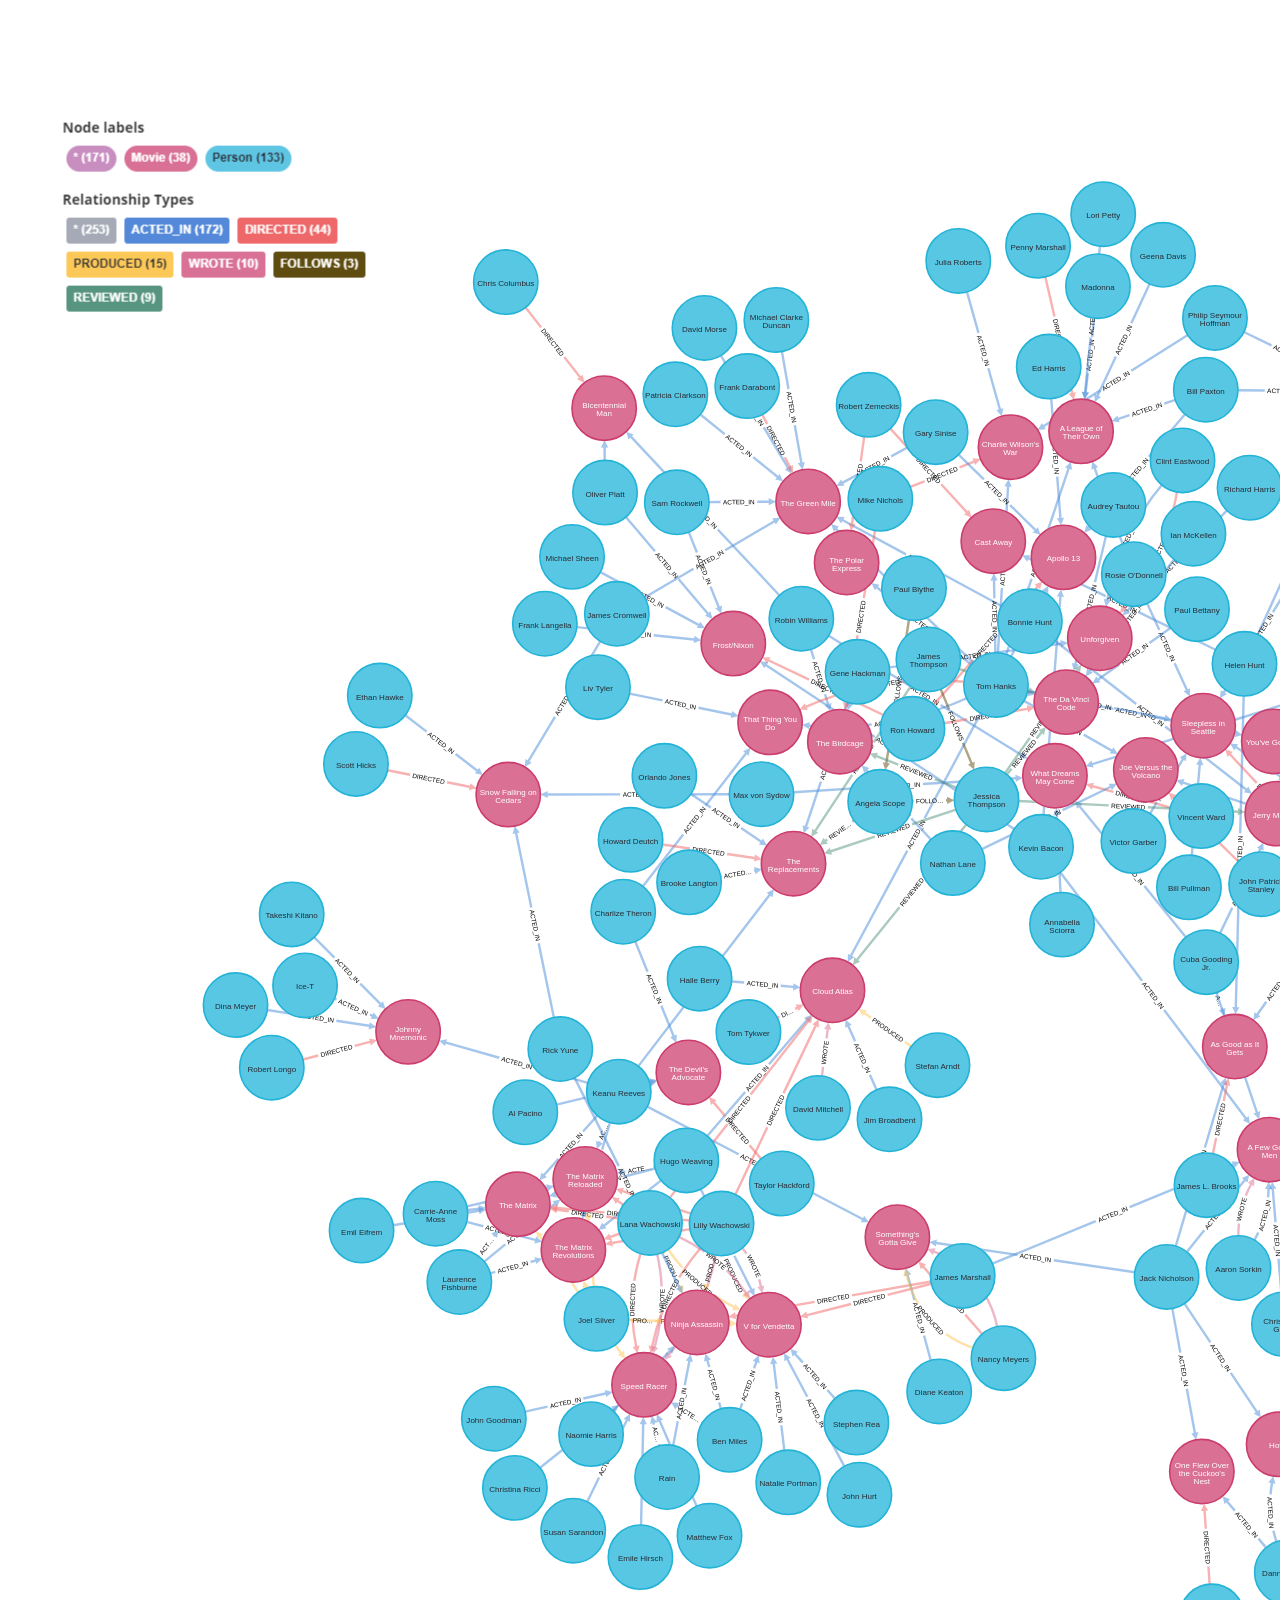
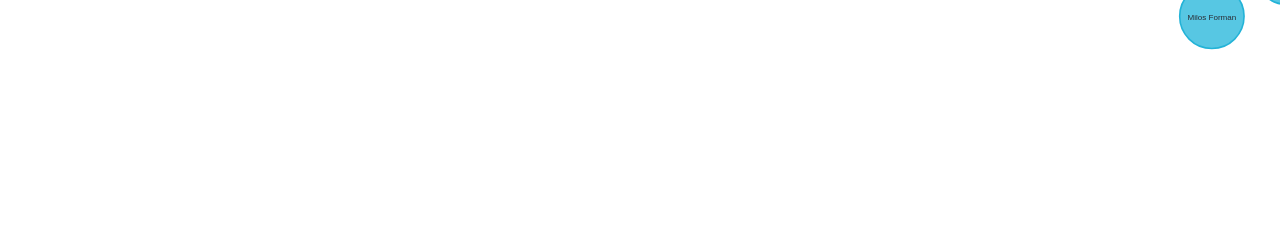
==== graph.html @ 80559722 "Add files via upload" ====
<!DOCTYPE html>
<html lang="de">
  <head>
    <meta charset="utf-8">
    <meta name="viewport" content="width=device-width, initial-scale=1.0">
    <title>Movie DB</title>
	<style>
.tooltipster-fall,.tooltipster-grow.tooltipster-show{-webkit-transition-timing-function:cubic-bezier(.175,.885,.32,1);-moz-transition-timing-function:cubic-bezier(.175,.885,.32,1.15);-ms-transition-timing-function:cubic-bezier(.175,.885,.32,1.15);-o-transition-timing-function:cubic-bezier(.175,.885,.32,1.15)}.tooltipster-base{display:flex;pointer-events:none;position:absolute}.tooltipster-box{flex:1 1 auto}.tooltipster-content{box-sizing:border-box;max-height:100%;max-width:100%;overflow:auto}.tooltipster-ruler{bottom:0;left:0;overflow:hidden;position:fixed;right:0;top:0;visibility:hidden}.tooltipster-fade{opacity:0;-webkit-transition-property:opacity;-moz-transition-property:opacity;-o-transition-property:opacity;-ms-transition-property:opacity;transition-property:opacity}.tooltipster-fade.tooltipster-show{opacity:1}.tooltipster-grow{-webkit-transform:scale(0,0);-moz-transform:scale(0,0);-o-transform:scale(0,0);-ms-transform:scale(0,0);transform:scale(0,0);-webkit-transition-property:-webkit-transform;-moz-transition-property:-moz-transform;-o-transition-property:-o-transform;-ms-transition-property:-ms-transform;transition-property:transform;-webkit-backface-visibility:hidden}.tooltipster-grow.tooltipster-show{-webkit-transform:scale(1,1);-moz-transform:scale(1,1);-o-transform:scale(1,1);-ms-transform:scale(1,1);transform:scale(1,1);-webkit-transition-timing-function:cubic-bezier(.175,.885,.32,1.15);transition-timing-function:cubic-bezier(.175,.885,.32,1.15)}.tooltipster-swing{opacity:0;-webkit-transform:rotateZ(4deg);-moz-transform:rotateZ(4deg);-o-transform:rotateZ(4deg);-ms-transform:rotateZ(4deg);transform:rotateZ(4deg);-webkit-transition-property:-webkit-transform,opacity;-moz-transition-property:-moz-transform;-o-transition-property:-o-transform;-ms-transition-property:-ms-transform;transition-property:transform}.tooltipster-swing.tooltipster-show{opacity:1;-webkit-transform:rotateZ(0);-moz-transform:rotateZ(0);-o-transform:rotateZ(0);-ms-transform:rotateZ(0);transform:rotateZ(0);-webkit-transition-timing-function:cubic-bezier(.23,.635,.495,1);-webkit-transition-timing-function:cubic-bezier(.23,.635,.495,2.4);-moz-transition-timing-function:cubic-bezier(.23,.635,.495,2.4);-ms-transition-timing-function:cubic-bezier(.23,.635,.495,2.4);-o-transition-timing-function:cubic-bezier(.23,.635,.495,2.4);transition-timing-function:cubic-bezier(.23,.635,.495,2.4)}.tooltipster-fall{-webkit-transition-property:top;-moz-transition-property:top;-o-transition-property:top;-ms-transition-property:top;transition-property:top;-webkit-transition-timing-function:cubic-bezier(.175,.885,.32,1.15);transition-timing-function:cubic-bezier(.175,.885,.32,1.15)}.tooltipster-fall.tooltipster-initial{top:0!important}.tooltipster-fall.tooltipster-dying{-webkit-transition-property:all;-moz-transition-property:all;-o-transition-property:all;-ms-transition-property:all;transition-property:all;top:0!important;opacity:0}.tooltipster-slide{-webkit-transition-property:left;-moz-transition-property:left;-o-transition-property:left;-ms-transition-property:left;transition-property:left;-webkit-transition-timing-function:cubic-bezier(.175,.885,.32,1);-webkit-transition-timing-function:cubic-bezier(.175,.885,.32,1.15);-moz-transition-timing-function:cubic-bezier(.175,.885,.32,1.15);-ms-transition-timing-function:cubic-bezier(.175,.885,.32,1.15);-o-transition-timing-function:cubic-bezier(.175,.885,.32,1.15);transition-timing-function:cubic-bezier(.175,.885,.32,1.15)}.tooltipster-slide.tooltipster-initial{left:-40px!important}.tooltipster-slide.tooltipster-dying{-webkit-transition-property:all;-moz-transition-property:all;-o-transition-property:all;-ms-transition-property:all;transition-property:all;left:0!important;opacity:0}@keyframes tooltipster-fading{0%{opacity:0}100%{opacity:1}}.tooltipster-update-fade{animation:tooltipster-fading .4s}@keyframes tooltipster-rotating{25%{transform:rotate(-2deg)}75%{transform:rotate(2deg)}100%{transform:rotate(0)}}.tooltipster-update-rotate{animation:tooltipster-rotating .6s}@keyframes tooltipster-scaling{50%{transform:scale(1.1)}100%{transform:scale(1)}}.tooltipster-update-scale{animation:tooltipster-scaling .6s}.tooltipster-sidetip .tooltipster-box{background:#565656;border:2px solid #000;border-radius:4px}.tooltipster-sidetip.tooltipster-bottom .tooltipster-box{margin-top:8px}.tooltipster-sidetip.tooltipster-left .tooltipster-box{margin-right:8px}.tooltipster-sidetip.tooltipster-right .tooltipster-box{margin-left:8px}.tooltipster-sidetip.tooltipster-top .tooltipster-box{margin-bottom:8px}.tooltipster-sidetip .tooltipster-content{color:#fff;line-height:18px;padding:6px 14px}.tooltipster-sidetip .tooltipster-arrow{overflow:hidden;position:absolute}.tooltipster-sidetip.tooltipster-bottom .tooltipster-arrow{height:10px;margin-left:-10px;top:0;width:20px}.tooltipster-sidetip.tooltipster-left .tooltipster-arrow{height:20px;margin-top:-10px;right:0;top:0;width:10px}.tooltipster-sidetip.tooltipster-right .tooltipster-arrow{height:20px;margin-top:-10px;left:0;top:0;width:10px}.tooltipster-sidetip.tooltipster-top .tooltipster-arrow{bottom:0;height:10px;margin-left:-10px;width:20px}.tooltipster-sidetip .tooltipster-arrow-background,.tooltipster-sidetip .tooltipster-arrow-border{height:0;position:absolute;width:0}.tooltipster-sidetip .tooltipster-arrow-background{border:10px solid transparent}.tooltipster-sidetip.tooltipster-bottom .tooltipster-arrow-background{border-bottom-color:#565656;left:0;top:3px}.tooltipster-sidetip.tooltipster-left .tooltipster-arrow-background{border-left-color:#565656;left:-3px;top:0}.tooltipster-sidetip.tooltipster-right .tooltipster-arrow-background{border-right-color:#565656;left:3px;top:0}.tooltipster-sidetip.tooltipster-top .tooltipster-arrow-background{border-top-color:#565656;left:0;top:-3px}.tooltipster-sidetip .tooltipster-arrow-border{border:10px solid transparent;left:0;top:0}.tooltipster-sidetip.tooltipster-bottom .tooltipster-arrow-border{border-bottom-color:#000}.tooltipster-sidetip.tooltipster-left .tooltipster-arrow-border{border-left-color:#000}.tooltipster-sidetip.tooltipster-right .tooltipster-arrow-border{border-right-color:#000}.tooltipster-sidetip.tooltipster-top .tooltipster-arrow-border{border-top-color:#000}.tooltipster-sidetip .tooltipster-arrow-uncropped{position:relative}.tooltipster-sidetip.tooltipster-bottom .tooltipster-arrow-uncropped{top:-10px}.tooltipster-sidetip.tooltipster-right .tooltipster-arrow-uncropped{left:-10px}
		
.tooltipster-sidetip.tooltipster-punk .tooltipster-box{border-radius:5px;border:none;border-bottom:3px solid #f71169;background:#2a2a2a}.tooltipster-sidetip.tooltipster-punk.tooltipster-top .tooltipster-box{margin-bottom:7px}.tooltipster-sidetip.tooltipster-punk .tooltipster-content{color:#fff;padding:8px 16px}.tooltipster-sidetip.tooltipster-punk .tooltipster-arrow-background{display:none}.tooltipster-sidetip.tooltipster-punk.tooltipster-bottom .tooltipster-arrow-border{border-bottom-color:#2a2a2a}.tooltipster-sidetip.tooltipster-punk.tooltipster-left .tooltipster-arrow-border{border-left-color:#2a2a2a}.tooltipster-sidetip.tooltipster-punk.tooltipster-right .tooltipster-arrow-border{border-right-color:#2a2a2a}.tooltipster-sidetip.tooltipster-punk.tooltipster-top .tooltipster-arrow-border{border-top-color:#f71169}
		
.tooltipster-sidetip.tooltipster-punk
.tooltipster-box{
  border-bottom:3px solid #52E2C2;  /*colored line at popup bottom*/
  background:#ddd;  /*background of popup*/
  opacity:0.92;
  }

 /*arrow and border color depending on where the tooltip opens (for example above or below the element)*/
.tooltipster-sidetip.tooltipster-punk.tooltipster-top
.tooltipster-arrow-border{border-top-color:#52E2C2}

.tooltipster-sidetip.tooltipster-punk.tooltipster-bottom
.tooltipster-arrow-border{border-bottom-color:#ddd}

.tooltipster-sidetip.tooltipster-punk.tooltipster-left
.tooltipster-arrow-border{border-left-color:#ddd}

.tooltipster-sidetip.tooltipster-punk.tooltipster-right
.tooltipster-arrow-border{border-right-color:#ddd}

.tooltipster-sidetip.tooltipster-punk
.tooltipster-content{color:#000;padding:8px 16px; font-family:sans-serif;}

circle:hover { filter: brightness(80%); cursor: pointer;}
path:hover { opacity: 1; }
path:not(:hover) { opacity: 0.5; }

	</style>

	<script>
/*! jQuery v3.2.1 | (c) JS Foundation and other contributors | jquery.org/license */
!function(a,b){"use strict";"object"==typeof module&&"object"==typeof module.exports?module.exports=a.document?b(a,!0):function(a){if(!a.document)throw new Error("jQuery requires a window with a document");return b(a)}:b(a)}("undefined"!=typeof window?window:this,function(a,b){"use strict";var c=[],d=a.document,e=Object.getPrototypeOf,f=c.slice,g=c.concat,h=c.push,i=c.indexOf,j={},k=j.toString,l=j.hasOwnProperty,m=l.toString,n=m.call(Object),o={};function p(a,b){b=b||d;var c=b.createElement("script");c.text=a,b.head.appendChild(c).parentNode.removeChild(c)}var q="3.2.1",r=function(a,b){return new r.fn.init(a,b)},s=/^[\s\uFEFF\xA0]+|[\s\uFEFF\xA0]+$/g,t=/^-ms-/,u=/-([a-z])/g,v=function(a,b){return b.toUpperCase()};r.fn=r.prototype={jquery:q,constructor:r,length:0,toArray:function(){return f.call(this)},get:function(a){return null==a?f.call(this):a<0?this[a+this.length]:this[a]},pushStack:function(a){var b=r.merge(this.constructor(),a);return b.prevObject=this,b},each:function(a){return r.each(this,a)},map:function(a){return this.pushStack(r.map(this,function(b,c){return a.call(b,c,b)}))},slice:function(){return this.pushStack(f.apply(this,arguments))},first:function(){return this.eq(0)},last:function(){return this.eq(-1)},eq:function(a){var b=this.length,c=+a+(a<0?b:0);return this.pushStack(c>=0&&c<b?[this[c]]:[])},end:function(){return this.prevObject||this.constructor()},push:h,sort:c.sort,splice:c.splice},r.extend=r.fn.extend=function(){var a,b,c,d,e,f,g=arguments[0]||{},h=1,i=arguments.length,j=!1;for("boolean"==typeof g&&(j=g,g=arguments[h]||{},h++),"object"==typeof g||r.isFunction(g)||(g={}),h===i&&(g=this,h--);h<i;h++)if(null!=(a=arguments[h]))for(b in a)c=g[b],d=a[b],g!==d&&(j&&d&&(r.isPlainObject(d)||(e=Array.isArray(d)))?(e?(e=!1,f=c&&Array.isArray(c)?c:[]):f=c&&r.isPlainObject(c)?c:{},g[b]=r.extend(j,f,d)):void 0!==d&&(g[b]=d));return g},r.extend({expando:"jQuery"+(q+Math.random()).replace(/\D/g,""),isReady:!0,error:function(a){throw new Error(a)},noop:function(){},isFunction:function(a){return"function"===r.type(a)},isWindow:function(a){return null!=a&&a===a.window},isNumeric:function(a){var b=r.type(a);return("number"===b||"string"===b)&&!isNaN(a-parseFloat(a))},isPlainObject:function(a){var b,c;return!(!a||"[object Object]"!==k.call(a))&&(!(b=e(a))||(c=l.call(b,"constructor")&&b.constructor,"function"==typeof c&&m.call(c)===n))},isEmptyObject:function(a){var b;for(b in a)return!1;return!0},type:function(a){return null==a?a+"":"object"==typeof a||"function"==typeof a?j[k.call(a)]||"object":typeof a},globalEval:function(a){p(a)},camelCase:function(a){return a.replace(t,"ms-").replace(u,v)},each:function(a,b){var c,d=0;if(w(a)){for(c=a.length;d<c;d++)if(b.call(a[d],d,a[d])===!1)break}else for(d in a)if(b.call(a[d],d,a[d])===!1)break;return a},trim:function(a){return null==a?"":(a+"").replace(s,"")},makeArray:function(a,b){var c=b||[];return null!=a&&(w(Object(a))?r.merge(c,"string"==typeof a?[a]:a):h.call(c,a)),c},inArray:function(a,b,c){return null==b?-1:i.call(b,a,c)},merge:function(a,b){for(var c=+b.length,d=0,e=a.length;d<c;d++)a[e++]=b[d];return a.length=e,a},grep:function(a,b,c){for(var d,e=[],f=0,g=a.length,h=!c;f<g;f++)d=!b(a[f],f),d!==h&&e.push(a[f]);return e},map:function(a,b,c){var d,e,f=0,h=[];if(w(a))for(d=a.length;f<d;f++)e=b(a[f],f,c),null!=e&&h.push(e);else for(f in a)e=b(a[f],f,c),null!=e&&h.push(e);return g.apply([],h)},guid:1,proxy:function(a,b){var c,d,e;if("string"==typeof b&&(c=a[b],b=a,a=c),r.isFunction(a))return d=f.call(arguments,2),e=function(){return a.apply(b||this,d.concat(f.call(arguments)))},e.guid=a.guid=a.guid||r.guid++,e},now:Date.now,support:o}),"function"==typeof Symbol&&(r.fn[Symbol.iterator]=c[Symbol.iterator]),r.each("Boolean Number String Function Array Date RegExp Object Error Symbol".split(" "),function(a,b){j["[object "+b+"]"]=b.toLowerCase()});function w(a){var b=!!a&&"length"in a&&a.length,c=r.type(a);return"function"!==c&&!r.isWindow(a)&&("array"===c||0===b||"number"==typeof b&&b>0&&b-1 in a)}var x=function(a){var b,c,d,e,f,g,h,i,j,k,l,m,n,o,p,q,r,s,t,u="sizzle"+1*new Date,v=a.document,w=0,x=0,y=ha(),z=ha(),A=ha(),B=function(a,b){return a===b&&(l=!0),0},C={}.hasOwnProperty,D=[],E=D.pop,F=D.push,G=D.push,H=D.slice,I=function(a,b){for(var c=0,d=a.length;c<d;c++)if(a[c]===b)return c;return-1},J="checked|selected|async|autofocus|autoplay|controls|defer|disabled|hidden|ismap|loop|multiple|open|readonly|required|scoped",K="[\\x20\\t\\r\\n\\f]",L="(?:\\\\.|[\\w-]|[^\0-\\xa0])+",M="\\["+K+"*("+L+")(?:"+K+"*([*^$|!~]?=)"+K+"*(?:'((?:\\\\.|[^\\\\'])*)'|\"((?:\\\\.|[^\\\\\"])*)\"|("+L+"))|)"+K+"*\\]",N=":("+L+")(?:\\((('((?:\\\\.|[^\\\\'])*)'|\"((?:\\\\.|[^\\\\\"])*)\")|((?:\\\\.|[^\\\\()[\\]]|"+M+")*)|.*)\\)|)",O=new RegExp(K+"+","g"),P=new RegExp("^"+K+"+|((?:^|[^\\\\])(?:\\\\.)*)"+K+"+$","g"),Q=new RegExp("^"+K+"*,"+K+"*"),R=new RegExp("^"+K+"*([>+~]|"+K+")"+K+"*"),S=new RegExp("="+K+"*([^\\]'\"]*?)"+K+"*\\]","g"),T=new RegExp(N),U=new RegExp("^"+L+"$"),V={ID:new RegExp("^#("+L+")"),CLASS:new RegExp("^\\.("+L+")"),TAG:new RegExp("^("+L+"|[*])"),ATTR:new RegExp("^"+M),PSEUDO:new RegExp("^"+N),CHILD:new RegExp("^:(only|first|last|nth|nth-last)-(child|of-type)(?:\\("+K+"*(even|odd|(([+-]|)(\\d*)n|)"+K+"*(?:([+-]|)"+K+"*(\\d+)|))"+K+"*\\)|)","i"),bool:new RegExp("^(?:"+J+")$","i"),needsContext:new RegExp("^"+K+"*[>+~]|:(even|odd|eq|gt|lt|nth|first|last)(?:\\("+K+"*((?:-\\d)?\\d*)"+K+"*\\)|)(?=[^-]|$)","i")},W=/^(?:input|select|textarea|button)$/i,X=/^h\d$/i,Y=/^[^{]+\{\s*\[native \w/,Z=/^(?:#([\w-]+)|(\w+)|\.([\w-]+))$/,$=/[+~]/,_=new RegExp("\\\\([\\da-f]{1,6}"+K+"?|("+K+")|.)","ig"),aa=function(a,b,c){var d="0x"+b-65536;return d!==d||c?b:d<0?String.fromCharCode(d+65536):String.fromCharCode(d>>10|55296,1023&d|56320)},ba=/([\0-\x1f\x7f]|^-?\d)|^-$|[^\0-\x1f\x7f-\uFFFF\w-]/g,ca=function(a,b){return b?"\0"===a?"\ufffd":a.slice(0,-1)+"\\"+a.charCodeAt(a.length-1).toString(16)+" ":"\\"+a},da=function(){m()},ea=ta(function(a){return a.disabled===!0&&("form"in a||"label"in a)},{dir:"parentNode",next:"legend"});try{G.apply(D=H.call(v.childNodes),v.childNodes),D[v.childNodes.length].nodeType}catch(fa){G={apply:D.length?function(a,b){F.apply(a,H.call(b))}:function(a,b){var c=a.length,d=0;while(a[c++]=b[d++]);a.length=c-1}}}function ga(a,b,d,e){var f,h,j,k,l,o,r,s=b&&b.ownerDocument,w=b?b.nodeType:9;if(d=d||[],"string"!=typeof a||!a||1!==w&&9!==w&&11!==w)return d;if(!e&&((b?b.ownerDocument||b:v)!==n&&m(b),b=b||n,p)){if(11!==w&&(l=Z.exec(a)))if(f=l[1]){if(9===w){if(!(j=b.getElementById(f)))return d;if(j.id===f)return d.push(j),d}else if(s&&(j=s.getElementById(f))&&t(b,j)&&j.id===f)return d.push(j),d}else{if(l[2])return G.apply(d,b.getElementsByTagName(a)),d;if((f=l[3])&&c.getElementsByClassName&&b.getElementsByClassName)return G.apply(d,b.getElementsByClassName(f)),d}if(c.qsa&&!A[a+" "]&&(!q||!q.test(a))){if(1!==w)s=b,r=a;else if("object"!==b.nodeName.toLowerCase()){(k=b.getAttribute("id"))?k=k.replace(ba,ca):b.setAttribute("id",k=u),o=g(a),h=o.length;while(h--)o[h]="#"+k+" "+sa(o[h]);r=o.join(","),s=$.test(a)&&qa(b.parentNode)||b}if(r)try{return G.apply(d,s.querySelectorAll(r)),d}catch(x){}finally{k===u&&b.removeAttribute("id")}}}return i(a.replace(P,"$1"),b,d,e)}function ha(){var a=[];function b(c,e){return a.push(c+" ")>d.cacheLength&&delete b[a.shift()],b[c+" "]=e}return b}function ia(a){return a[u]=!0,a}function ja(a){var b=n.createElement("fieldset");try{return!!a(b)}catch(c){return!1}finally{b.parentNode&&b.parentNode.removeChild(b),b=null}}function ka(a,b){var c=a.split("|"),e=c.length;while(e--)d.attrHandle[c[e]]=b}function la(a,b){var c=b&&a,d=c&&1===a.nodeType&&1===b.nodeType&&a.sourceIndex-b.sourceIndex;if(d)return d;if(c)while(c=c.nextSibling)if(c===b)return-1;return a?1:-1}function ma(a){return function(b){var c=b.nodeName.toLowerCase();return"input"===c&&b.type===a}}function na(a){return function(b){var c=b.nodeName.toLowerCase();return("input"===c||"button"===c)&&b.type===a}}function oa(a){return function(b){return"form"in b?b.parentNode&&b.disabled===!1?"label"in b?"label"in b.parentNode?b.parentNode.disabled===a:b.disabled===a:b.isDisabled===a||b.isDisabled!==!a&&ea(b)===a:b.disabled===a:"label"in b&&b.disabled===a}}function pa(a){return ia(function(b){return b=+b,ia(function(c,d){var e,f=a([],c.length,b),g=f.length;while(g--)c[e=f[g]]&&(c[e]=!(d[e]=c[e]))})})}function qa(a){return a&&"undefined"!=typeof a.getElementsByTagName&&a}c=ga.support={},f=ga.isXML=function(a){var b=a&&(a.ownerDocument||a).documentElement;return!!b&&"HTML"!==b.nodeName},m=ga.setDocument=function(a){var b,e,g=a?a.ownerDocument||a:v;return g!==n&&9===g.nodeType&&g.documentElement?(n=g,o=n.documentElement,p=!f(n),v!==n&&(e=n.defaultView)&&e.top!==e&&(e.addEventListener?e.addEventListener("unload",da,!1):e.attachEvent&&e.attachEvent("onunload",da)),c.attributes=ja(function(a){return a.className="i",!a.getAttribute("className")}),c.getElementsByTagName=ja(function(a){return a.appendChild(n.createComment("")),!a.getElementsByTagName("*").length}),c.getElementsByClassName=Y.test(n.getElementsByClassName),c.getById=ja(function(a){return o.appendChild(a).id=u,!n.getElementsByName||!n.getElementsByName(u).length}),c.getById?(d.filter.ID=function(a){var b=a.replace(_,aa);return function(a){return a.getAttribute("id")===b}},d.find.ID=function(a,b){if("undefined"!=typeof b.getElementById&&p){var c=b.getElementById(a);return c?[c]:[]}}):(d.filter.ID=function(a){var b=a.replace(_,aa);return function(a){var c="undefined"!=typeof a.getAttributeNode&&a.getAttributeNode("id");return c&&c.value===b}},d.find.ID=function(a,b){if("undefined"!=typeof b.getElementById&&p){var c,d,e,f=b.getElementById(a);if(f){if(c=f.getAttributeNode("id"),c&&c.value===a)return[f];e=b.getElementsByName(a),d=0;while(f=e[d++])if(c=f.getAttributeNode("id"),c&&c.value===a)return[f]}return[]}}),d.find.TAG=c.getElementsByTagName?function(a,b){return"undefined"!=typeof b.getElementsByTagName?b.getElementsByTagName(a):c.qsa?b.querySelectorAll(a):void 0}:function(a,b){var c,d=[],e=0,f=b.getElementsByTagName(a);if("*"===a){while(c=f[e++])1===c.nodeType&&d.push(c);return d}return f},d.find.CLASS=c.getElementsByClassName&&function(a,b){if("undefined"!=typeof b.getElementsByClassName&&p)return b.getElementsByClassName(a)},r=[],q=[],(c.qsa=Y.test(n.querySelectorAll))&&(ja(function(a){o.appendChild(a).innerHTML="<a id='"+u+"'></a><select id='"+u+"-\r\\' msallowcapture=''><option selected=''></option></select>",a.querySelectorAll("[msallowcapture^='']").length&&q.push("[*^$]="+K+"*(?:''|\"\")"),a.querySelectorAll("[selected]").length||q.push("\\["+K+"*(?:value|"+J+")"),a.querySelectorAll("[id~="+u+"-]").length||q.push("~="),a.querySelectorAll(":checked").length||q.push(":checked"),a.querySelectorAll("a#"+u+"+*").length||q.push(".#.+[+~]")}),ja(function(a){a.innerHTML="<a href='' disabled='disabled'></a><select disabled='disabled'><option/></select>";var b=n.createElement("input");b.setAttribute("type","hidden"),a.appendChild(b).setAttribute("name","D"),a.querySelectorAll("[name=d]").length&&q.push("name"+K+"*[*^$|!~]?="),2!==a.querySelectorAll(":enabled").length&&q.push(":enabled",":disabled"),o.appendChild(a).disabled=!0,2!==a.querySelectorAll(":disabled").length&&q.push(":enabled",":disabled"),a.querySelectorAll("*,:x"),q.push(",.*:")})),(c.matchesSelector=Y.test(s=o.matches||o.webkitMatchesSelector||o.mozMatchesSelector||o.oMatchesSelector||o.msMatchesSelector))&&ja(function(a){c.disconnectedMatch=s.call(a,"*"),s.call(a,"[s!='']:x"),r.push("!=",N)}),q=q.length&&new RegExp(q.join("|")),r=r.length&&new RegExp(r.join("|")),b=Y.test(o.compareDocumentPosition),t=b||Y.test(o.contains)?function(a,b){var c=9===a.nodeType?a.documentElement:a,d=b&&b.parentNode;return a===d||!(!d||1!==d.nodeType||!(c.contains?c.contains(d):a.compareDocumentPosition&&16&a.compareDocumentPosition(d)))}:function(a,b){if(b)while(b=b.parentNode)if(b===a)return!0;return!1},B=b?function(a,b){if(a===b)return l=!0,0;var d=!a.compareDocumentPosition-!b.compareDocumentPosition;return d?d:(d=(a.ownerDocument||a)===(b.ownerDocument||b)?a.compareDocumentPosition(b):1,1&d||!c.sortDetached&&b.compareDocumentPosition(a)===d?a===n||a.ownerDocument===v&&t(v,a)?-1:b===n||b.ownerDocument===v&&t(v,b)?1:k?I(k,a)-I(k,b):0:4&d?-1:1)}:function(a,b){if(a===b)return l=!0,0;var c,d=0,e=a.parentNode,f=b.parentNode,g=[a],h=[b];if(!e||!f)return a===n?-1:b===n?1:e?-1:f?1:k?I(k,a)-I(k,b):0;if(e===f)return la(a,b);c=a;while(c=c.parentNode)g.unshift(c);c=b;while(c=c.parentNode)h.unshift(c);while(g[d]===h[d])d++;return d?la(g[d],h[d]):g[d]===v?-1:h[d]===v?1:0},n):n},ga.matches=function(a,b){return ga(a,null,null,b)},ga.matchesSelector=function(a,b){if((a.ownerDocument||a)!==n&&m(a),b=b.replace(S,"='$1']"),c.matchesSelector&&p&&!A[b+" "]&&(!r||!r.test(b))&&(!q||!q.test(b)))try{var d=s.call(a,b);if(d||c.disconnectedMatch||a.document&&11!==a.document.nodeType)return d}catch(e){}return ga(b,n,null,[a]).length>0},ga.contains=function(a,b){return(a.ownerDocument||a)!==n&&m(a),t(a,b)},ga.attr=function(a,b){(a.ownerDocument||a)!==n&&m(a);var e=d.attrHandle[b.toLowerCase()],f=e&&C.call(d.attrHandle,b.toLowerCase())?e(a,b,!p):void 0;return void 0!==f?f:c.attributes||!p?a.getAttribute(b):(f=a.getAttributeNode(b))&&f.specified?f.value:null},ga.escape=function(a){return(a+"").replace(ba,ca)},ga.error=function(a){throw new Error("Syntax error, unrecognized expression: "+a)},ga.uniqueSort=function(a){var b,d=[],e=0,f=0;if(l=!c.detectDuplicates,k=!c.sortStable&&a.slice(0),a.sort(B),l){while(b=a[f++])b===a[f]&&(e=d.push(f));while(e--)a.splice(d[e],1)}return k=null,a},e=ga.getText=function(a){var b,c="",d=0,f=a.nodeType;if(f){if(1===f||9===f||11===f){if("string"==typeof a.textContent)return a.textContent;for(a=a.firstChild;a;a=a.nextSibling)c+=e(a)}else if(3===f||4===f)return a.nodeValue}else while(b=a[d++])c+=e(b);return c},d=ga.selectors={cacheLength:50,createPseudo:ia,match:V,attrHandle:{},find:{},relative:{">":{dir:"parentNode",first:!0}," ":{dir:"parentNode"},"+":{dir:"previousSibling",first:!0},"~":{dir:"previousSibling"}},preFilter:{ATTR:function(a){return a[1]=a[1].replace(_,aa),a[3]=(a[3]||a[4]||a[5]||"").replace(_,aa),"~="===a[2]&&(a[3]=" "+a[3]+" "),a.slice(0,4)},CHILD:function(a){return a[1]=a[1].toLowerCase(),"nth"===a[1].slice(0,3)?(a[3]||ga.error(a[0]),a[4]=+(a[4]?a[5]+(a[6]||1):2*("even"===a[3]||"odd"===a[3])),a[5]=+(a[7]+a[8]||"odd"===a[3])):a[3]&&ga.error(a[0]),a},PSEUDO:function(a){var b,c=!a[6]&&a[2];return V.CHILD.test(a[0])?null:(a[3]?a[2]=a[4]||a[5]||"":c&&T.test(c)&&(b=g(c,!0))&&(b=c.indexOf(")",c.length-b)-c.length)&&(a[0]=a[0].slice(0,b),a[2]=c.slice(0,b)),a.slice(0,3))}},filter:{TAG:function(a){var b=a.replace(_,aa).toLowerCase();return"*"===a?function(){return!0}:function(a){return a.nodeName&&a.nodeName.toLowerCase()===b}},CLASS:function(a){var b=y[a+" "];return b||(b=new RegExp("(^|"+K+")"+a+"("+K+"|$)"))&&y(a,function(a){return b.test("string"==typeof a.className&&a.className||"undefined"!=typeof a.getAttribute&&a.getAttribute("class")||"")})},ATTR:function(a,b,c){return function(d){var e=ga.attr(d,a);return null==e?"!="===b:!b||(e+="","="===b?e===c:"!="===b?e!==c:"^="===b?c&&0===e.indexOf(c):"*="===b?c&&e.indexOf(c)>-1:"$="===b?c&&e.slice(-c.length)===c:"~="===b?(" "+e.replace(O," ")+" ").indexOf(c)>-1:"|="===b&&(e===c||e.slice(0,c.length+1)===c+"-"))}},CHILD:function(a,b,c,d,e){var f="nth"!==a.slice(0,3),g="last"!==a.slice(-4),h="of-type"===b;return 1===d&&0===e?function(a){return!!a.parentNode}:function(b,c,i){var j,k,l,m,n,o,p=f!==g?"nextSibling":"previousSibling",q=b.parentNode,r=h&&b.nodeName.toLowerCase(),s=!i&&!h,t=!1;if(q){if(f){while(p){m=b;while(m=m[p])if(h?m.nodeName.toLowerCase()===r:1===m.nodeType)return!1;o=p="only"===a&&!o&&"nextSibling"}return!0}if(o=[g?q.firstChild:q.lastChild],g&&s){m=q,l=m[u]||(m[u]={}),k=l[m.uniqueID]||(l[m.uniqueID]={}),j=k[a]||[],n=j[0]===w&&j[1],t=n&&j[2],m=n&&q.childNodes[n];while(m=++n&&m&&m[p]||(t=n=0)||o.pop())if(1===m.nodeType&&++t&&m===b){k[a]=[w,n,t];break}}else if(s&&(m=b,l=m[u]||(m[u]={}),k=l[m.uniqueID]||(l[m.uniqueID]={}),j=k[a]||[],n=j[0]===w&&j[1],t=n),t===!1)while(m=++n&&m&&m[p]||(t=n=0)||o.pop())if((h?m.nodeName.toLowerCase()===r:1===m.nodeType)&&++t&&(s&&(l=m[u]||(m[u]={}),k=l[m.uniqueID]||(l[m.uniqueID]={}),k[a]=[w,t]),m===b))break;return t-=e,t===d||t%d===0&&t/d>=0}}},PSEUDO:function(a,b){var c,e=d.pseudos[a]||d.setFilters[a.toLowerCase()]||ga.error("unsupported pseudo: "+a);return e[u]?e(b):e.length>1?(c=[a,a,"",b],d.setFilters.hasOwnProperty(a.toLowerCase())?ia(function(a,c){var d,f=e(a,b),g=f.length;while(g--)d=I(a,f[g]),a[d]=!(c[d]=f[g])}):function(a){return e(a,0,c)}):e}},pseudos:{not:ia(function(a){var b=[],c=[],d=h(a.replace(P,"$1"));return d[u]?ia(function(a,b,c,e){var f,g=d(a,null,e,[]),h=a.length;while(h--)(f=g[h])&&(a[h]=!(b[h]=f))}):function(a,e,f){return b[0]=a,d(b,null,f,c),b[0]=null,!c.pop()}}),has:ia(function(a){return function(b){return ga(a,b).length>0}}),contains:ia(function(a){return a=a.replace(_,aa),function(b){return(b.textContent||b.innerText||e(b)).indexOf(a)>-1}}),lang:ia(function(a){return U.test(a||"")||ga.error("unsupported lang: "+a),a=a.replace(_,aa).toLowerCase(),function(b){var c;do if(c=p?b.lang:b.getAttribute("xml:lang")||b.getAttribute("lang"))return c=c.toLowerCase(),c===a||0===c.indexOf(a+"-");while((b=b.parentNode)&&1===b.nodeType);return!1}}),target:function(b){var c=a.location&&a.location.hash;return c&&c.slice(1)===b.id},root:function(a){return a===o},focus:function(a){return a===n.activeElement&&(!n.hasFocus||n.hasFocus())&&!!(a.type||a.href||~a.tabIndex)},enabled:oa(!1),disabled:oa(!0),checked:function(a){var b=a.nodeName.toLowerCase();return"input"===b&&!!a.checked||"option"===b&&!!a.selected},selected:function(a){return a.parentNode&&a.parentNode.selectedIndex,a.selected===!0},empty:function(a){for(a=a.firstChild;a;a=a.nextSibling)if(a.nodeType<6)return!1;return!0},parent:function(a){return!d.pseudos.empty(a)},header:function(a){return X.test(a.nodeName)},input:function(a){return W.test(a.nodeName)},button:function(a){var b=a.nodeName.toLowerCase();return"input"===b&&"button"===a.type||"button"===b},text:function(a){var b;return"input"===a.nodeName.toLowerCase()&&"text"===a.type&&(null==(b=a.getAttribute("type"))||"text"===b.toLowerCase())},first:pa(function(){return[0]}),last:pa(function(a,b){return[b-1]}),eq:pa(function(a,b,c){return[c<0?c+b:c]}),even:pa(function(a,b){for(var c=0;c<b;c+=2)a.push(c);return a}),odd:pa(function(a,b){for(var c=1;c<b;c+=2)a.push(c);return a}),lt:pa(function(a,b,c){for(var d=c<0?c+b:c;--d>=0;)a.push(d);return a}),gt:pa(function(a,b,c){for(var d=c<0?c+b:c;++d<b;)a.push(d);return a})}},d.pseudos.nth=d.pseudos.eq;for(b in{radio:!0,checkbox:!0,file:!0,password:!0,image:!0})d.pseudos[b]=ma(b);for(b in{submit:!0,reset:!0})d.pseudos[b]=na(b);function ra(){}ra.prototype=d.filters=d.pseudos,d.setFilters=new ra,g=ga.tokenize=function(a,b){var c,e,f,g,h,i,j,k=z[a+" "];if(k)return b?0:k.slice(0);h=a,i=[],j=d.preFilter;while(h){c&&!(e=Q.exec(h))||(e&&(h=h.slice(e[0].length)||h),i.push(f=[])),c=!1,(e=R.exec(h))&&(c=e.shift(),f.push({value:c,type:e[0].replace(P," ")}),h=h.slice(c.length));for(g in d.filter)!(e=V[g].exec(h))||j[g]&&!(e=j[g](e))||(c=e.shift(),f.push({value:c,type:g,matches:e}),h=h.slice(c.length));if(!c)break}return b?h.length:h?ga.error(a):z(a,i).slice(0)};function sa(a){for(var b=0,c=a.length,d="";b<c;b++)d+=a[b].value;return d}function ta(a,b,c){var d=b.dir,e=b.next,f=e||d,g=c&&"parentNode"===f,h=x++;return b.first?function(b,c,e){while(b=b[d])if(1===b.nodeType||g)return a(b,c,e);return!1}:function(b,c,i){var j,k,l,m=[w,h];if(i){while(b=b[d])if((1===b.nodeType||g)&&a(b,c,i))return!0}else while(b=b[d])if(1===b.nodeType||g)if(l=b[u]||(b[u]={}),k=l[b.uniqueID]||(l[b.uniqueID]={}),e&&e===b.nodeName.toLowerCase())b=b[d]||b;else{if((j=k[f])&&j[0]===w&&j[1]===h)return m[2]=j[2];if(k[f]=m,m[2]=a(b,c,i))return!0}return!1}}function ua(a){return a.length>1?function(b,c,d){var e=a.length;while(e--)if(!a[e](b,c,d))return!1;return!0}:a[0]}function va(a,b,c){for(var d=0,e=b.length;d<e;d++)ga(a,b[d],c);return c}function wa(a,b,c,d,e){for(var f,g=[],h=0,i=a.length,j=null!=b;h<i;h++)(f=a[h])&&(c&&!c(f,d,e)||(g.push(f),j&&b.push(h)));return g}function xa(a,b,c,d,e,f){return d&&!d[u]&&(d=xa(d)),e&&!e[u]&&(e=xa(e,f)),ia(function(f,g,h,i){var j,k,l,m=[],n=[],o=g.length,p=f||va(b||"*",h.nodeType?[h]:h,[]),q=!a||!f&&b?p:wa(p,m,a,h,i),r=c?e||(f?a:o||d)?[]:g:q;if(c&&c(q,r,h,i),d){j=wa(r,n),d(j,[],h,i),k=j.length;while(k--)(l=j[k])&&(r[n[k]]=!(q[n[k]]=l))}if(f){if(e||a){if(e){j=[],k=r.length;while(k--)(l=r[k])&&j.push(q[k]=l);e(null,r=[],j,i)}k=r.length;while(k--)(l=r[k])&&(j=e?I(f,l):m[k])>-1&&(f[j]=!(g[j]=l))}}else r=wa(r===g?r.splice(o,r.length):r),e?e(null,g,r,i):G.apply(g,r)})}function ya(a){for(var b,c,e,f=a.length,g=d.relative[a[0].type],h=g||d.relative[" "],i=g?1:0,k=ta(function(a){return a===b},h,!0),l=ta(function(a){return I(b,a)>-1},h,!0),m=[function(a,c,d){var e=!g&&(d||c!==j)||((b=c).nodeType?k(a,c,d):l(a,c,d));return b=null,e}];i<f;i++)if(c=d.relative[a[i].type])m=[ta(ua(m),c)];else{if(c=d.filter[a[i].type].apply(null,a[i].matches),c[u]){for(e=++i;e<f;e++)if(d.relative[a[e].type])break;return xa(i>1&&ua(m),i>1&&sa(a.slice(0,i-1).concat({value:" "===a[i-2].type?"*":""})).replace(P,"$1"),c,i<e&&ya(a.slice(i,e)),e<f&&ya(a=a.slice(e)),e<f&&sa(a))}m.push(c)}return ua(m)}function za(a,b){var c=b.length>0,e=a.length>0,f=function(f,g,h,i,k){var l,o,q,r=0,s="0",t=f&&[],u=[],v=j,x=f||e&&d.find.TAG("*",k),y=w+=null==v?1:Math.random()||.1,z=x.length;for(k&&(j=g===n||g||k);s!==z&&null!=(l=x[s]);s++){if(e&&l){o=0,g||l.ownerDocument===n||(m(l),h=!p);while(q=a[o++])if(q(l,g||n,h)){i.push(l);break}k&&(w=y)}c&&((l=!q&&l)&&r--,f&&t.push(l))}if(r+=s,c&&s!==r){o=0;while(q=b[o++])q(t,u,g,h);if(f){if(r>0)while(s--)t[s]||u[s]||(u[s]=E.call(i));u=wa(u)}G.apply(i,u),k&&!f&&u.length>0&&r+b.length>1&&ga.uniqueSort(i)}return k&&(w=y,j=v),t};return c?ia(f):f}return h=ga.compile=function(a,b){var c,d=[],e=[],f=A[a+" "];if(!f){b||(b=g(a)),c=b.length;while(c--)f=ya(b[c]),f[u]?d.push(f):e.push(f);f=A(a,za(e,d)),f.selector=a}return f},i=ga.select=function(a,b,c,e){var f,i,j,k,l,m="function"==typeof a&&a,n=!e&&g(a=m.selector||a);if(c=c||[],1===n.length){if(i=n[0]=n[0].slice(0),i.length>2&&"ID"===(j=i[0]).type&&9===b.nodeType&&p&&d.relative[i[1].type]){if(b=(d.find.ID(j.matches[0].replace(_,aa),b)||[])[0],!b)return c;m&&(b=b.parentNode),a=a.slice(i.shift().value.length)}f=V.needsContext.test(a)?0:i.length;while(f--){if(j=i[f],d.relative[k=j.type])break;if((l=d.find[k])&&(e=l(j.matches[0].replace(_,aa),$.test(i[0].type)&&qa(b.parentNode)||b))){if(i.splice(f,1),a=e.length&&sa(i),!a)return G.apply(c,e),c;break}}}return(m||h(a,n))(e,b,!p,c,!b||$.test(a)&&qa(b.parentNode)||b),c},c.sortStable=u.split("").sort(B).join("")===u,c.detectDuplicates=!!l,m(),c.sortDetached=ja(function(a){return 1&a.compareDocumentPosition(n.createElement("fieldset"))}),ja(function(a){return a.innerHTML="<a href='#'></a>","#"===a.firstChild.getAttribute("href")})||ka("type|href|height|width",function(a,b,c){if(!c)return a.getAttribute(b,"type"===b.toLowerCase()?1:2)}),c.attributes&&ja(function(a){return a.innerHTML="<input/>",a.firstChild.setAttribute("value",""),""===a.firstChild.getAttribute("value")})||ka("value",function(a,b,c){if(!c&&"input"===a.nodeName.toLowerCase())return a.defaultValue}),ja(function(a){return null==a.getAttribute("disabled")})||ka(J,function(a,b,c){var d;if(!c)return a[b]===!0?b.toLowerCase():(d=a.getAttributeNode(b))&&d.specified?d.value:null}),ga}(a);r.find=x,r.expr=x.selectors,r.expr[":"]=r.expr.pseudos,r.uniqueSort=r.unique=x.uniqueSort,r.text=x.getText,r.isXMLDoc=x.isXML,r.contains=x.contains,r.escapeSelector=x.escape;var y=function(a,b,c){var d=[],e=void 0!==c;while((a=a[b])&&9!==a.nodeType)if(1===a.nodeType){if(e&&r(a).is(c))break;d.push(a)}return d},z=function(a,b){for(var c=[];a;a=a.nextSibling)1===a.nodeType&&a!==b&&c.push(a);return c},A=r.expr.match.needsContext;function B(a,b){return a.nodeName&&a.nodeName.toLowerCase()===b.toLowerCase()}var C=/^<([a-z][^\/\0>:\x20\t\r\n\f]*)[\x20\t\r\n\f]*\/?>(?:<\/\1>|)$/i,D=/^.[^:#\[\.,]*$/;function E(a,b,c){return r.isFunction(b)?r.grep(a,function(a,d){return!!b.call(a,d,a)!==c}):b.nodeType?r.grep(a,function(a){return a===b!==c}):"string"!=typeof b?r.grep(a,function(a){return i.call(b,a)>-1!==c}):D.test(b)?r.filter(b,a,c):(b=r.filter(b,a),r.grep(a,function(a){return i.call(b,a)>-1!==c&&1===a.nodeType}))}r.filter=function(a,b,c){var d=b[0];return c&&(a=":not("+a+")"),1===b.length&&1===d.nodeType?r.find.matchesSelector(d,a)?[d]:[]:r.find.matches(a,r.grep(b,function(a){return 1===a.nodeType}))},r.fn.extend({find:function(a){var b,c,d=this.length,e=this;if("string"!=typeof a)return this.pushStack(r(a).filter(function(){for(b=0;b<d;b++)if(r.contains(e[b],this))return!0}));for(c=this.pushStack([]),b=0;b<d;b++)r.find(a,e[b],c);return d>1?r.uniqueSort(c):c},filter:function(a){return this.pushStack(E(this,a||[],!1))},not:function(a){return this.pushStack(E(this,a||[],!0))},is:function(a){return!!E(this,"string"==typeof a&&A.test(a)?r(a):a||[],!1).length}});var F,G=/^(?:\s*(<[\w\W]+>)[^>]*|#([\w-]+))$/,H=r.fn.init=function(a,b,c){var e,f;if(!a)return this;if(c=c||F,"string"==typeof a){if(e="<"===a[0]&&">"===a[a.length-1]&&a.length>=3?[null,a,null]:G.exec(a),!e||!e[1]&&b)return!b||b.jquery?(b||c).find(a):this.constructor(b).find(a);if(e[1]){if(b=b instanceof r?b[0]:b,r.merge(this,r.parseHTML(e[1],b&&b.nodeType?b.ownerDocument||b:d,!0)),C.test(e[1])&&r.isPlainObject(b))for(e in b)r.isFunction(this[e])?this[e](b[e]):this.attr(e,b[e]);return this}return f=d.getElementById(e[2]),f&&(this[0]=f,this.length=1),this}return a.nodeType?(this[0]=a,this.length=1,this):r.isFunction(a)?void 0!==c.ready?c.ready(a):a(r):r.makeArray(a,this)};H.prototype=r.fn,F=r(d);var I=/^(?:parents|prev(?:Until|All))/,J={children:!0,contents:!0,next:!0,prev:!0};r.fn.extend({has:function(a){var b=r(a,this),c=b.length;return this.filter(function(){for(var a=0;a<c;a++)if(r.contains(this,b[a]))return!0})},closest:function(a,b){var c,d=0,e=this.length,f=[],g="string"!=typeof a&&r(a);if(!A.test(a))for(;d<e;d++)for(c=this[d];c&&c!==b;c=c.parentNode)if(c.nodeType<11&&(g?g.index(c)>-1:1===c.nodeType&&r.find.matchesSelector(c,a))){f.push(c);break}return this.pushStack(f.length>1?r.uniqueSort(f):f)},index:function(a){return a?"string"==typeof a?i.call(r(a),this[0]):i.call(this,a.jquery?a[0]:a):this[0]&&this[0].parentNode?this.first().prevAll().length:-1},add:function(a,b){return this.pushStack(r.uniqueSort(r.merge(this.get(),r(a,b))))},addBack:function(a){return this.add(null==a?this.prevObject:this.prevObject.filter(a))}});function K(a,b){while((a=a[b])&&1!==a.nodeType);return a}r.each({parent:function(a){var b=a.parentNode;return b&&11!==b.nodeType?b:null},parents:function(a){return y(a,"parentNode")},parentsUntil:function(a,b,c){return y(a,"parentNode",c)},next:function(a){return K(a,"nextSibling")},prev:function(a){return K(a,"previousSibling")},nextAll:function(a){return y(a,"nextSibling")},prevAll:function(a){return y(a,"previousSibling")},nextUntil:function(a,b,c){return y(a,"nextSibling",c)},prevUntil:function(a,b,c){return y(a,"previousSibling",c)},siblings:function(a){return z((a.parentNode||{}).firstChild,a)},children:function(a){return z(a.firstChild)},contents:function(a){return B(a,"iframe")?a.contentDocument:(B(a,"template")&&(a=a.content||a),r.merge([],a.childNodes))}},function(a,b){r.fn[a]=function(c,d){var e=r.map(this,b,c);return"Until"!==a.slice(-5)&&(d=c),d&&"string"==typeof d&&(e=r.filter(d,e)),this.length>1&&(J[a]||r.uniqueSort(e),I.test(a)&&e.reverse()),this.pushStack(e)}});var L=/[^\x20\t\r\n\f]+/g;function M(a){var b={};return r.each(a.match(L)||[],function(a,c){b[c]=!0}),b}r.Callbacks=function(a){a="string"==typeof a?M(a):r.extend({},a);var b,c,d,e,f=[],g=[],h=-1,i=function(){for(e=e||a.once,d=b=!0;g.length;h=-1){c=g.shift();while(++h<f.length)f[h].apply(c[0],c[1])===!1&&a.stopOnFalse&&(h=f.length,c=!1)}a.memory||(c=!1),b=!1,e&&(f=c?[]:"")},j={add:function(){return f&&(c&&!b&&(h=f.length-1,g.push(c)),function d(b){r.each(b,function(b,c){r.isFunction(c)?a.unique&&j.has(c)||f.push(c):c&&c.length&&"string"!==r.type(c)&&d(c)})}(arguments),c&&!b&&i()),this},remove:function(){return r.each(arguments,function(a,b){var c;while((c=r.inArray(b,f,c))>-1)f.splice(c,1),c<=h&&h--}),this},has:function(a){return a?r.inArray(a,f)>-1:f.length>0},empty:function(){return f&&(f=[]),this},disable:function(){return e=g=[],f=c="",this},disabled:function(){return!f},lock:function(){return e=g=[],c||b||(f=c=""),this},locked:function(){return!!e},fireWith:function(a,c){return e||(c=c||[],c=[a,c.slice?c.slice():c],g.push(c),b||i()),this},fire:function(){return j.fireWith(this,arguments),this},fired:function(){return!!d}};return j};function N(a){return a}function O(a){throw a}function P(a,b,c,d){var e;try{a&&r.isFunction(e=a.promise)?e.call(a).done(b).fail(c):a&&r.isFunction(e=a.then)?e.call(a,b,c):b.apply(void 0,[a].slice(d))}catch(a){c.apply(void 0,[a])}}r.extend({Deferred:function(b){var c=[["notify","progress",r.Callbacks("memory"),r.Callbacks("memory"),2],["resolve","done",r.Callbacks("once memory"),r.Callbacks("once memory"),0,"resolved"],["reject","fail",r.Callbacks("once memory"),r.Callbacks("once memory"),1,"rejected"]],d="pending",e={state:function(){return d},always:function(){return f.done(arguments).fail(arguments),this},"catch":function(a){return e.then(null,a)},pipe:function(){var a=arguments;return r.Deferred(function(b){r.each(c,function(c,d){var e=r.isFunction(a[d[4]])&&a[d[4]];f[d[1]](function(){var a=e&&e.apply(this,arguments);a&&r.isFunction(a.promise)?a.promise().progress(b.notify).done(b.resolve).fail(b.reject):b[d[0]+"With"](this,e?[a]:arguments)})}),a=null}).promise()},then:function(b,d,e){var f=0;function g(b,c,d,e){return function(){var h=this,i=arguments,j=function(){var a,j;if(!(b<f)){if(a=d.apply(h,i),a===c.promise())throw new TypeError("Thenable self-resolution");j=a&&("object"==typeof a||"function"==typeof a)&&a.then,r.isFunction(j)?e?j.call(a,g(f,c,N,e),g(f,c,O,e)):(f++,j.call(a,g(f,c,N,e),g(f,c,O,e),g(f,c,N,c.notifyWith))):(d!==N&&(h=void 0,i=[a]),(e||c.resolveWith)(h,i))}},k=e?j:function(){try{j()}catch(a){r.Deferred.exceptionHook&&r.Deferred.exceptionHook(a,k.stackTrace),b+1>=f&&(d!==O&&(h=void 0,i=[a]),c.rejectWith(h,i))}};b?k():(r.Deferred.getStackHook&&(k.stackTrace=r.Deferred.getStackHook()),a.setTimeout(k))}}return r.Deferred(function(a){c[0][3].add(g(0,a,r.isFunction(e)?e:N,a.notifyWith)),c[1][3].add(g(0,a,r.isFunction(b)?b:N)),c[2][3].add(g(0,a,r.isFunction(d)?d:O))}).promise()},promise:function(a){return null!=a?r.extend(a,e):e}},f={};return r.each(c,function(a,b){var g=b[2],h=b[5];e[b[1]]=g.add,h&&g.add(function(){d=h},c[3-a][2].disable,c[0][2].lock),g.add(b[3].fire),f[b[0]]=function(){return f[b[0]+"With"](this===f?void 0:this,arguments),this},f[b[0]+"With"]=g.fireWith}),e.promise(f),b&&b.call(f,f),f},when:function(a){var b=arguments.length,c=b,d=Array(c),e=f.call(arguments),g=r.Deferred(),h=function(a){return function(c){d[a]=this,e[a]=arguments.length>1?f.call(arguments):c,--b||g.resolveWith(d,e)}};if(b<=1&&(P(a,g.done(h(c)).resolve,g.reject,!b),"pending"===g.state()||r.isFunction(e[c]&&e[c].then)))return g.then();while(c--)P(e[c],h(c),g.reject);return g.promise()}});var Q=/^(Eval|Internal|Range|Reference|Syntax|Type|URI)Error$/;r.Deferred.exceptionHook=function(b,c){a.console&&a.console.warn&&b&&Q.test(b.name)&&a.console.warn("jQuery.Deferred exception: "+b.message,b.stack,c)},r.readyException=function(b){a.setTimeout(function(){throw b})};var R=r.Deferred();r.fn.ready=function(a){return R.then(a)["catch"](function(a){r.readyException(a)}),this},r.extend({isReady:!1,readyWait:1,ready:function(a){(a===!0?--r.readyWait:r.isReady)||(r.isReady=!0,a!==!0&&--r.readyWait>0||R.resolveWith(d,[r]))}}),r.ready.then=R.then;function S(){d.removeEventListener("DOMContentLoaded",S),
a.removeEventListener("load",S),r.ready()}"complete"===d.readyState||"loading"!==d.readyState&&!d.documentElement.doScroll?a.setTimeout(r.ready):(d.addEventListener("DOMContentLoaded",S),a.addEventListener("load",S));var T=function(a,b,c,d,e,f,g){var h=0,i=a.length,j=null==c;if("object"===r.type(c)){e=!0;for(h in c)T(a,b,h,c[h],!0,f,g)}else if(void 0!==d&&(e=!0,r.isFunction(d)||(g=!0),j&&(g?(b.call(a,d),b=null):(j=b,b=function(a,b,c){return j.call(r(a),c)})),b))for(;h<i;h++)b(a[h],c,g?d:d.call(a[h],h,b(a[h],c)));return e?a:j?b.call(a):i?b(a[0],c):f},U=function(a){return 1===a.nodeType||9===a.nodeType||!+a.nodeType};function V(){this.expando=r.expando+V.uid++}V.uid=1,V.prototype={cache:function(a){var b=a[this.expando];return b||(b={},U(a)&&(a.nodeType?a[this.expando]=b:Object.defineProperty(a,this.expando,{value:b,configurable:!0}))),b},set:function(a,b,c){var d,e=this.cache(a);if("string"==typeof b)e[r.camelCase(b)]=c;else for(d in b)e[r.camelCase(d)]=b[d];return e},get:function(a,b){return void 0===b?this.cache(a):a[this.expando]&&a[this.expando][r.camelCase(b)]},access:function(a,b,c){return void 0===b||b&&"string"==typeof b&&void 0===c?this.get(a,b):(this.set(a,b,c),void 0!==c?c:b)},remove:function(a,b){var c,d=a[this.expando];if(void 0!==d){if(void 0!==b){Array.isArray(b)?b=b.map(r.camelCase):(b=r.camelCase(b),b=b in d?[b]:b.match(L)||[]),c=b.length;while(c--)delete d[b[c]]}(void 0===b||r.isEmptyObject(d))&&(a.nodeType?a[this.expando]=void 0:delete a[this.expando])}},hasData:function(a){var b=a[this.expando];return void 0!==b&&!r.isEmptyObject(b)}};var W=new V,X=new V,Y=/^(?:\{[\w\W]*\}|\[[\w\W]*\])$/,Z=/[A-Z]/g;function $(a){return"true"===a||"false"!==a&&("null"===a?null:a===+a+""?+a:Y.test(a)?JSON.parse(a):a)}function _(a,b,c){var d;if(void 0===c&&1===a.nodeType)if(d="data-"+b.replace(Z,"-$&").toLowerCase(),c=a.getAttribute(d),"string"==typeof c){try{c=$(c)}catch(e){}X.set(a,b,c)}else c=void 0;return c}r.extend({hasData:function(a){return X.hasData(a)||W.hasData(a)},data:function(a,b,c){return X.access(a,b,c)},removeData:function(a,b){X.remove(a,b)},_data:function(a,b,c){return W.access(a,b,c)},_removeData:function(a,b){W.remove(a,b)}}),r.fn.extend({data:function(a,b){var c,d,e,f=this[0],g=f&&f.attributes;if(void 0===a){if(this.length&&(e=X.get(f),1===f.nodeType&&!W.get(f,"hasDataAttrs"))){c=g.length;while(c--)g[c]&&(d=g[c].name,0===d.indexOf("data-")&&(d=r.camelCase(d.slice(5)),_(f,d,e[d])));W.set(f,"hasDataAttrs",!0)}return e}return"object"==typeof a?this.each(function(){X.set(this,a)}):T(this,function(b){var c;if(f&&void 0===b){if(c=X.get(f,a),void 0!==c)return c;if(c=_(f,a),void 0!==c)return c}else this.each(function(){X.set(this,a,b)})},null,b,arguments.length>1,null,!0)},removeData:function(a){return this.each(function(){X.remove(this,a)})}}),r.extend({queue:function(a,b,c){var d;if(a)return b=(b||"fx")+"queue",d=W.get(a,b),c&&(!d||Array.isArray(c)?d=W.access(a,b,r.makeArray(c)):d.push(c)),d||[]},dequeue:function(a,b){b=b||"fx";var c=r.queue(a,b),d=c.length,e=c.shift(),f=r._queueHooks(a,b),g=function(){r.dequeue(a,b)};"inprogress"===e&&(e=c.shift(),d--),e&&("fx"===b&&c.unshift("inprogress"),delete f.stop,e.call(a,g,f)),!d&&f&&f.empty.fire()},_queueHooks:function(a,b){var c=b+"queueHooks";return W.get(a,c)||W.access(a,c,{empty:r.Callbacks("once memory").add(function(){W.remove(a,[b+"queue",c])})})}}),r.fn.extend({queue:function(a,b){var c=2;return"string"!=typeof a&&(b=a,a="fx",c--),arguments.length<c?r.queue(this[0],a):void 0===b?this:this.each(function(){var c=r.queue(this,a,b);r._queueHooks(this,a),"fx"===a&&"inprogress"!==c[0]&&r.dequeue(this,a)})},dequeue:function(a){return this.each(function(){r.dequeue(this,a)})},clearQueue:function(a){return this.queue(a||"fx",[])},promise:function(a,b){var c,d=1,e=r.Deferred(),f=this,g=this.length,h=function(){--d||e.resolveWith(f,[f])};"string"!=typeof a&&(b=a,a=void 0),a=a||"fx";while(g--)c=W.get(f[g],a+"queueHooks"),c&&c.empty&&(d++,c.empty.add(h));return h(),e.promise(b)}});var aa=/[+-]?(?:\d*\.|)\d+(?:[eE][+-]?\d+|)/.source,ba=new RegExp("^(?:([+-])=|)("+aa+")([a-z%]*)$","i"),ca=["Top","Right","Bottom","Left"],da=function(a,b){return a=b||a,"none"===a.style.display||""===a.style.display&&r.contains(a.ownerDocument,a)&&"none"===r.css(a,"display")},ea=function(a,b,c,d){var e,f,g={};for(f in b)g[f]=a.style[f],a.style[f]=b[f];e=c.apply(a,d||[]);for(f in b)a.style[f]=g[f];return e};function fa(a,b,c,d){var e,f=1,g=20,h=d?function(){return d.cur()}:function(){return r.css(a,b,"")},i=h(),j=c&&c[3]||(r.cssNumber[b]?"":"px"),k=(r.cssNumber[b]||"px"!==j&&+i)&&ba.exec(r.css(a,b));if(k&&k[3]!==j){j=j||k[3],c=c||[],k=+i||1;do f=f||".5",k/=f,r.style(a,b,k+j);while(f!==(f=h()/i)&&1!==f&&--g)}return c&&(k=+k||+i||0,e=c[1]?k+(c[1]+1)*c[2]:+c[2],d&&(d.unit=j,d.start=k,d.end=e)),e}var ga={};function ha(a){var b,c=a.ownerDocument,d=a.nodeName,e=ga[d];return e?e:(b=c.body.appendChild(c.createElement(d)),e=r.css(b,"display"),b.parentNode.removeChild(b),"none"===e&&(e="block"),ga[d]=e,e)}function ia(a,b){for(var c,d,e=[],f=0,g=a.length;f<g;f++)d=a[f],d.style&&(c=d.style.display,b?("none"===c&&(e[f]=W.get(d,"display")||null,e[f]||(d.style.display="")),""===d.style.display&&da(d)&&(e[f]=ha(d))):"none"!==c&&(e[f]="none",W.set(d,"display",c)));for(f=0;f<g;f++)null!=e[f]&&(a[f].style.display=e[f]);return a}r.fn.extend({show:function(){return ia(this,!0)},hide:function(){return ia(this)},toggle:function(a){return"boolean"==typeof a?a?this.show():this.hide():this.each(function(){da(this)?r(this).show():r(this).hide()})}});var ja=/^(?:checkbox|radio)$/i,ka=/<([a-z][^\/\0>\x20\t\r\n\f]+)/i,la=/^$|\/(?:java|ecma)script/i,ma={option:[1,"<select multiple='multiple'>","</select>"],thead:[1,"<table>","</table>"],col:[2,"<table><colgroup>","</colgroup></table>"],tr:[2,"<table><tbody>","</tbody></table>"],td:[3,"<table><tbody><tr>","</tr></tbody></table>"],_default:[0,"",""]};ma.optgroup=ma.option,ma.tbody=ma.tfoot=ma.colgroup=ma.caption=ma.thead,ma.th=ma.td;function na(a,b){var c;return c="undefined"!=typeof a.getElementsByTagName?a.getElementsByTagName(b||"*"):"undefined"!=typeof a.querySelectorAll?a.querySelectorAll(b||"*"):[],void 0===b||b&&B(a,b)?r.merge([a],c):c}function oa(a,b){for(var c=0,d=a.length;c<d;c++)W.set(a[c],"globalEval",!b||W.get(b[c],"globalEval"))}var pa=/<|&#?\w+;/;function qa(a,b,c,d,e){for(var f,g,h,i,j,k,l=b.createDocumentFragment(),m=[],n=0,o=a.length;n<o;n++)if(f=a[n],f||0===f)if("object"===r.type(f))r.merge(m,f.nodeType?[f]:f);else if(pa.test(f)){g=g||l.appendChild(b.createElement("div")),h=(ka.exec(f)||["",""])[1].toLowerCase(),i=ma[h]||ma._default,g.innerHTML=i[1]+r.htmlPrefilter(f)+i[2],k=i[0];while(k--)g=g.lastChild;r.merge(m,g.childNodes),g=l.firstChild,g.textContent=""}else m.push(b.createTextNode(f));l.textContent="",n=0;while(f=m[n++])if(d&&r.inArray(f,d)>-1)e&&e.push(f);else if(j=r.contains(f.ownerDocument,f),g=na(l.appendChild(f),"script"),j&&oa(g),c){k=0;while(f=g[k++])la.test(f.type||"")&&c.push(f)}return l}!function(){var a=d.createDocumentFragment(),b=a.appendChild(d.createElement("div")),c=d.createElement("input");c.setAttribute("type","radio"),c.setAttribute("checked","checked"),c.setAttribute("name","t"),b.appendChild(c),o.checkClone=b.cloneNode(!0).cloneNode(!0).lastChild.checked,b.innerHTML="<textarea>x</textarea>",o.noCloneChecked=!!b.cloneNode(!0).lastChild.defaultValue}();var ra=d.documentElement,sa=/^key/,ta=/^(?:mouse|pointer|contextmenu|drag|drop)|click/,ua=/^([^.]*)(?:\.(.+)|)/;function va(){return!0}function wa(){return!1}function xa(){try{return d.activeElement}catch(a){}}function ya(a,b,c,d,e,f){var g,h;if("object"==typeof b){"string"!=typeof c&&(d=d||c,c=void 0);for(h in b)ya(a,h,c,d,b[h],f);return a}if(null==d&&null==e?(e=c,d=c=void 0):null==e&&("string"==typeof c?(e=d,d=void 0):(e=d,d=c,c=void 0)),e===!1)e=wa;else if(!e)return a;return 1===f&&(g=e,e=function(a){return r().off(a),g.apply(this,arguments)},e.guid=g.guid||(g.guid=r.guid++)),a.each(function(){r.event.add(this,b,e,d,c)})}r.event={global:{},add:function(a,b,c,d,e){var f,g,h,i,j,k,l,m,n,o,p,q=W.get(a);if(q){c.handler&&(f=c,c=f.handler,e=f.selector),e&&r.find.matchesSelector(ra,e),c.guid||(c.guid=r.guid++),(i=q.events)||(i=q.events={}),(g=q.handle)||(g=q.handle=function(b){return"undefined"!=typeof r&&r.event.triggered!==b.type?r.event.dispatch.apply(a,arguments):void 0}),b=(b||"").match(L)||[""],j=b.length;while(j--)h=ua.exec(b[j])||[],n=p=h[1],o=(h[2]||"").split(".").sort(),n&&(l=r.event.special[n]||{},n=(e?l.delegateType:l.bindType)||n,l=r.event.special[n]||{},k=r.extend({type:n,origType:p,data:d,handler:c,guid:c.guid,selector:e,needsContext:e&&r.expr.match.needsContext.test(e),namespace:o.join(".")},f),(m=i[n])||(m=i[n]=[],m.delegateCount=0,l.setup&&l.setup.call(a,d,o,g)!==!1||a.addEventListener&&a.addEventListener(n,g)),l.add&&(l.add.call(a,k),k.handler.guid||(k.handler.guid=c.guid)),e?m.splice(m.delegateCount++,0,k):m.push(k),r.event.global[n]=!0)}},remove:function(a,b,c,d,e){var f,g,h,i,j,k,l,m,n,o,p,q=W.hasData(a)&&W.get(a);if(q&&(i=q.events)){b=(b||"").match(L)||[""],j=b.length;while(j--)if(h=ua.exec(b[j])||[],n=p=h[1],o=(h[2]||"").split(".").sort(),n){l=r.event.special[n]||{},n=(d?l.delegateType:l.bindType)||n,m=i[n]||[],h=h[2]&&new RegExp("(^|\\.)"+o.join("\\.(?:.*\\.|)")+"(\\.|$)"),g=f=m.length;while(f--)k=m[f],!e&&p!==k.origType||c&&c.guid!==k.guid||h&&!h.test(k.namespace)||d&&d!==k.selector&&("**"!==d||!k.selector)||(m.splice(f,1),k.selector&&m.delegateCount--,l.remove&&l.remove.call(a,k));g&&!m.length&&(l.teardown&&l.teardown.call(a,o,q.handle)!==!1||r.removeEvent(a,n,q.handle),delete i[n])}else for(n in i)r.event.remove(a,n+b[j],c,d,!0);r.isEmptyObject(i)&&W.remove(a,"handle events")}},dispatch:function(a){var b=r.event.fix(a),c,d,e,f,g,h,i=new Array(arguments.length),j=(W.get(this,"events")||{})[b.type]||[],k=r.event.special[b.type]||{};for(i[0]=b,c=1;c<arguments.length;c++)i[c]=arguments[c];if(b.delegateTarget=this,!k.preDispatch||k.preDispatch.call(this,b)!==!1){h=r.event.handlers.call(this,b,j),c=0;while((f=h[c++])&&!b.isPropagationStopped()){b.currentTarget=f.elem,d=0;while((g=f.handlers[d++])&&!b.isImmediatePropagationStopped())b.rnamespace&&!b.rnamespace.test(g.namespace)||(b.handleObj=g,b.data=g.data,e=((r.event.special[g.origType]||{}).handle||g.handler).apply(f.elem,i),void 0!==e&&(b.result=e)===!1&&(b.preventDefault(),b.stopPropagation()))}return k.postDispatch&&k.postDispatch.call(this,b),b.result}},handlers:function(a,b){var c,d,e,f,g,h=[],i=b.delegateCount,j=a.target;if(i&&j.nodeType&&!("click"===a.type&&a.button>=1))for(;j!==this;j=j.parentNode||this)if(1===j.nodeType&&("click"!==a.type||j.disabled!==!0)){for(f=[],g={},c=0;c<i;c++)d=b[c],e=d.selector+" ",void 0===g[e]&&(g[e]=d.needsContext?r(e,this).index(j)>-1:r.find(e,this,null,[j]).length),g[e]&&f.push(d);f.length&&h.push({elem:j,handlers:f})}return j=this,i<b.length&&h.push({elem:j,handlers:b.slice(i)}),h},addProp:function(a,b){Object.defineProperty(r.Event.prototype,a,{enumerable:!0,configurable:!0,get:r.isFunction(b)?function(){if(this.originalEvent)return b(this.originalEvent)}:function(){if(this.originalEvent)return this.originalEvent[a]},set:function(b){Object.defineProperty(this,a,{enumerable:!0,configurable:!0,writable:!0,value:b})}})},fix:function(a){return a[r.expando]?a:new r.Event(a)},special:{load:{noBubble:!0},focus:{trigger:function(){if(this!==xa()&&this.focus)return this.focus(),!1},delegateType:"focusin"},blur:{trigger:function(){if(this===xa()&&this.blur)return this.blur(),!1},delegateType:"focusout"},click:{trigger:function(){if("checkbox"===this.type&&this.click&&B(this,"input"))return this.click(),!1},_default:function(a){return B(a.target,"a")}},beforeunload:{postDispatch:function(a){void 0!==a.result&&a.originalEvent&&(a.originalEvent.returnValue=a.result)}}}},r.removeEvent=function(a,b,c){a.removeEventListener&&a.removeEventListener(b,c)},r.Event=function(a,b){return this instanceof r.Event?(a&&a.type?(this.originalEvent=a,this.type=a.type,this.isDefaultPrevented=a.defaultPrevented||void 0===a.defaultPrevented&&a.returnValue===!1?va:wa,this.target=a.target&&3===a.target.nodeType?a.target.parentNode:a.target,this.currentTarget=a.currentTarget,this.relatedTarget=a.relatedTarget):this.type=a,b&&r.extend(this,b),this.timeStamp=a&&a.timeStamp||r.now(),void(this[r.expando]=!0)):new r.Event(a,b)},r.Event.prototype={constructor:r.Event,isDefaultPrevented:wa,isPropagationStopped:wa,isImmediatePropagationStopped:wa,isSimulated:!1,preventDefault:function(){var a=this.originalEvent;this.isDefaultPrevented=va,a&&!this.isSimulated&&a.preventDefault()},stopPropagation:function(){var a=this.originalEvent;this.isPropagationStopped=va,a&&!this.isSimulated&&a.stopPropagation()},stopImmediatePropagation:function(){var a=this.originalEvent;this.isImmediatePropagationStopped=va,a&&!this.isSimulated&&a.stopImmediatePropagation(),this.stopPropagation()}},r.each({altKey:!0,bubbles:!0,cancelable:!0,changedTouches:!0,ctrlKey:!0,detail:!0,eventPhase:!0,metaKey:!0,pageX:!0,pageY:!0,shiftKey:!0,view:!0,"char":!0,charCode:!0,key:!0,keyCode:!0,button:!0,buttons:!0,clientX:!0,clientY:!0,offsetX:!0,offsetY:!0,pointerId:!0,pointerType:!0,screenX:!0,screenY:!0,targetTouches:!0,toElement:!0,touches:!0,which:function(a){var b=a.button;return null==a.which&&sa.test(a.type)?null!=a.charCode?a.charCode:a.keyCode:!a.which&&void 0!==b&&ta.test(a.type)?1&b?1:2&b?3:4&b?2:0:a.which}},r.event.addProp),r.each({mouseenter:"mouseover",mouseleave:"mouseout",pointerenter:"pointerover",pointerleave:"pointerout"},function(a,b){r.event.special[a]={delegateType:b,bindType:b,handle:function(a){var c,d=this,e=a.relatedTarget,f=a.handleObj;return e&&(e===d||r.contains(d,e))||(a.type=f.origType,c=f.handler.apply(this,arguments),a.type=b),c}}}),r.fn.extend({on:function(a,b,c,d){return ya(this,a,b,c,d)},one:function(a,b,c,d){return ya(this,a,b,c,d,1)},off:function(a,b,c){var d,e;if(a&&a.preventDefault&&a.handleObj)return d=a.handleObj,r(a.delegateTarget).off(d.namespace?d.origType+"."+d.namespace:d.origType,d.selector,d.handler),this;if("object"==typeof a){for(e in a)this.off(e,b,a[e]);return this}return b!==!1&&"function"!=typeof b||(c=b,b=void 0),c===!1&&(c=wa),this.each(function(){r.event.remove(this,a,c,b)})}});var za=/<(?!area|br|col|embed|hr|img|input|link|meta|param)(([a-z][^\/\0>\x20\t\r\n\f]*)[^>]*)\/>/gi,Aa=/<script|<style|<link/i,Ba=/checked\s*(?:[^=]|=\s*.checked.)/i,Ca=/^true\/(.*)/,Da=/^\s*<!(?:\[CDATA\[|--)|(?:\]\]|--)>\s*$/g;function Ea(a,b){return B(a,"table")&&B(11!==b.nodeType?b:b.firstChild,"tr")?r(">tbody",a)[0]||a:a}function Fa(a){return a.type=(null!==a.getAttribute("type"))+"/"+a.type,a}function Ga(a){var b=Ca.exec(a.type);return b?a.type=b[1]:a.removeAttribute("type"),a}function Ha(a,b){var c,d,e,f,g,h,i,j;if(1===b.nodeType){if(W.hasData(a)&&(f=W.access(a),g=W.set(b,f),j=f.events)){delete g.handle,g.events={};for(e in j)for(c=0,d=j[e].length;c<d;c++)r.event.add(b,e,j[e][c])}X.hasData(a)&&(h=X.access(a),i=r.extend({},h),X.set(b,i))}}function Ia(a,b){var c=b.nodeName.toLowerCase();"input"===c&&ja.test(a.type)?b.checked=a.checked:"input"!==c&&"textarea"!==c||(b.defaultValue=a.defaultValue)}function Ja(a,b,c,d){b=g.apply([],b);var e,f,h,i,j,k,l=0,m=a.length,n=m-1,q=b[0],s=r.isFunction(q);if(s||m>1&&"string"==typeof q&&!o.checkClone&&Ba.test(q))return a.each(function(e){var f=a.eq(e);s&&(b[0]=q.call(this,e,f.html())),Ja(f,b,c,d)});if(m&&(e=qa(b,a[0].ownerDocument,!1,a,d),f=e.firstChild,1===e.childNodes.length&&(e=f),f||d)){for(h=r.map(na(e,"script"),Fa),i=h.length;l<m;l++)j=e,l!==n&&(j=r.clone(j,!0,!0),i&&r.merge(h,na(j,"script"))),c.call(a[l],j,l);if(i)for(k=h[h.length-1].ownerDocument,r.map(h,Ga),l=0;l<i;l++)j=h[l],la.test(j.type||"")&&!W.access(j,"globalEval")&&r.contains(k,j)&&(j.src?r._evalUrl&&r._evalUrl(j.src):p(j.textContent.replace(Da,""),k))}return a}function Ka(a,b,c){for(var d,e=b?r.filter(b,a):a,f=0;null!=(d=e[f]);f++)c||1!==d.nodeType||r.cleanData(na(d)),d.parentNode&&(c&&r.contains(d.ownerDocument,d)&&oa(na(d,"script")),d.parentNode.removeChild(d));return a}r.extend({htmlPrefilter:function(a){return a.replace(za,"<$1></$2>")},clone:function(a,b,c){var d,e,f,g,h=a.cloneNode(!0),i=r.contains(a.ownerDocument,a);if(!(o.noCloneChecked||1!==a.nodeType&&11!==a.nodeType||r.isXMLDoc(a)))for(g=na(h),f=na(a),d=0,e=f.length;d<e;d++)Ia(f[d],g[d]);if(b)if(c)for(f=f||na(a),g=g||na(h),d=0,e=f.length;d<e;d++)Ha(f[d],g[d]);else Ha(a,h);return g=na(h,"script"),g.length>0&&oa(g,!i&&na(a,"script")),h},cleanData:function(a){for(var b,c,d,e=r.event.special,f=0;void 0!==(c=a[f]);f++)if(U(c)){if(b=c[W.expando]){if(b.events)for(d in b.events)e[d]?r.event.remove(c,d):r.removeEvent(c,d,b.handle);c[W.expando]=void 0}c[X.expando]&&(c[X.expando]=void 0)}}}),r.fn.extend({detach:function(a){return Ka(this,a,!0)},remove:function(a){return Ka(this,a)},text:function(a){return T(this,function(a){return void 0===a?r.text(this):this.empty().each(function(){1!==this.nodeType&&11!==this.nodeType&&9!==this.nodeType||(this.textContent=a)})},null,a,arguments.length)},append:function(){return Ja(this,arguments,function(a){if(1===this.nodeType||11===this.nodeType||9===this.nodeType){var b=Ea(this,a);b.appendChild(a)}})},prepend:function(){return Ja(this,arguments,function(a){if(1===this.nodeType||11===this.nodeType||9===this.nodeType){var b=Ea(this,a);b.insertBefore(a,b.firstChild)}})},before:function(){return Ja(this,arguments,function(a){this.parentNode&&this.parentNode.insertBefore(a,this)})},after:function(){return Ja(this,arguments,function(a){this.parentNode&&this.parentNode.insertBefore(a,this.nextSibling)})},empty:function(){for(var a,b=0;null!=(a=this[b]);b++)1===a.nodeType&&(r.cleanData(na(a,!1)),a.textContent="");return this},clone:function(a,b){return a=null!=a&&a,b=null==b?a:b,this.map(function(){return r.clone(this,a,b)})},html:function(a){return T(this,function(a){var b=this[0]||{},c=0,d=this.length;if(void 0===a&&1===b.nodeType)return b.innerHTML;if("string"==typeof a&&!Aa.test(a)&&!ma[(ka.exec(a)||["",""])[1].toLowerCase()]){a=r.htmlPrefilter(a);try{for(;c<d;c++)b=this[c]||{},1===b.nodeType&&(r.cleanData(na(b,!1)),b.innerHTML=a);b=0}catch(e){}}b&&this.empty().append(a)},null,a,arguments.length)},replaceWith:function(){var a=[];return Ja(this,arguments,function(b){var c=this.parentNode;r.inArray(this,a)<0&&(r.cleanData(na(this)),c&&c.replaceChild(b,this))},a)}}),r.each({appendTo:"append",prependTo:"prepend",insertBefore:"before",insertAfter:"after",replaceAll:"replaceWith"},function(a,b){r.fn[a]=function(a){for(var c,d=[],e=r(a),f=e.length-1,g=0;g<=f;g++)c=g===f?this:this.clone(!0),r(e[g])[b](c),h.apply(d,c.get());return this.pushStack(d)}});var La=/^margin/,Ma=new RegExp("^("+aa+")(?!px)[a-z%]+$","i"),Na=function(b){var c=b.ownerDocument.defaultView;return c&&c.opener||(c=a),c.getComputedStyle(b)};!function(){function b(){if(i){i.style.cssText="box-sizing:border-box;position:relative;display:block;margin:auto;border:1px;padding:1px;top:1%;width:50%",i.innerHTML="",ra.appendChild(h);var b=a.getComputedStyle(i);c="1%"!==b.top,g="2px"===b.marginLeft,e="4px"===b.width,i.style.marginRight="50%",f="4px"===b.marginRight,ra.removeChild(h),i=null}}var c,e,f,g,h=d.createElement("div"),i=d.createElement("div");i.style&&(i.style.backgroundClip="content-box",i.cloneNode(!0).style.backgroundClip="",o.clearCloneStyle="content-box"===i.style.backgroundClip,h.style.cssText="border:0;width:8px;height:0;top:0;left:-9999px;padding:0;margin-top:1px;position:absolute",h.appendChild(i),r.extend(o,{pixelPosition:function(){return b(),c},boxSizingReliable:function(){return b(),e},pixelMarginRight:function(){return b(),f},reliableMarginLeft:function(){return b(),g}}))}();function Oa(a,b,c){var d,e,f,g,h=a.style;return c=c||Na(a),c&&(g=c.getPropertyValue(b)||c[b],""!==g||r.contains(a.ownerDocument,a)||(g=r.style(a,b)),!o.pixelMarginRight()&&Ma.test(g)&&La.test(b)&&(d=h.width,e=h.minWidth,f=h.maxWidth,h.minWidth=h.maxWidth=h.width=g,g=c.width,h.width=d,h.minWidth=e,h.maxWidth=f)),void 0!==g?g+"":g}function Pa(a,b){return{get:function(){return a()?void delete this.get:(this.get=b).apply(this,arguments)}}}var Qa=/^(none|table(?!-c[ea]).+)/,Ra=/^--/,Sa={position:"absolute",visibility:"hidden",display:"block"},Ta={letterSpacing:"0",fontWeight:"400"},Ua=["Webkit","Moz","ms"],Va=d.createElement("div").style;function Wa(a){if(a in Va)return a;var b=a[0].toUpperCase()+a.slice(1),c=Ua.length;while(c--)if(a=Ua[c]+b,a in Va)return a}function Xa(a){var b=r.cssProps[a];return b||(b=r.cssProps[a]=Wa(a)||a),b}function Ya(a,b,c){var d=ba.exec(b);return d?Math.max(0,d[2]-(c||0))+(d[3]||"px"):b}function Za(a,b,c,d,e){var f,g=0;for(f=c===(d?"border":"content")?4:"width"===b?1:0;f<4;f+=2)"margin"===c&&(g+=r.css(a,c+ca[f],!0,e)),d?("content"===c&&(g-=r.css(a,"padding"+ca[f],!0,e)),"margin"!==c&&(g-=r.css(a,"border"+ca[f]+"Width",!0,e))):(g+=r.css(a,"padding"+ca[f],!0,e),"padding"!==c&&(g+=r.css(a,"border"+ca[f]+"Width",!0,e)));return g}function $a(a,b,c){var d,e=Na(a),f=Oa(a,b,e),g="border-box"===r.css(a,"boxSizing",!1,e);return Ma.test(f)?f:(d=g&&(o.boxSizingReliable()||f===a.style[b]),"auto"===f&&(f=a["offset"+b[0].toUpperCase()+b.slice(1)]),f=parseFloat(f)||0,f+Za(a,b,c||(g?"border":"content"),d,e)+"px")}r.extend({cssHooks:{opacity:{get:function(a,b){if(b){var c=Oa(a,"opacity");return""===c?"1":c}}}},cssNumber:{animationIterationCount:!0,columnCount:!0,fillOpacity:!0,flexGrow:!0,flexShrink:!0,fontWeight:!0,lineHeight:!0,opacity:!0,order:!0,orphans:!0,widows:!0,zIndex:!0,zoom:!0},cssProps:{"float":"cssFloat"},style:function(a,b,c,d){if(a&&3!==a.nodeType&&8!==a.nodeType&&a.style){var e,f,g,h=r.camelCase(b),i=Ra.test(b),j=a.style;return i||(b=Xa(h)),g=r.cssHooks[b]||r.cssHooks[h],void 0===c?g&&"get"in g&&void 0!==(e=g.get(a,!1,d))?e:j[b]:(f=typeof c,"string"===f&&(e=ba.exec(c))&&e[1]&&(c=fa(a,b,e),f="number"),null!=c&&c===c&&("number"===f&&(c+=e&&e[3]||(r.cssNumber[h]?"":"px")),o.clearCloneStyle||""!==c||0!==b.indexOf("background")||(j[b]="inherit"),g&&"set"in g&&void 0===(c=g.set(a,c,d))||(i?j.setProperty(b,c):j[b]=c)),void 0)}},css:function(a,b,c,d){var e,f,g,h=r.camelCase(b),i=Ra.test(b);return i||(b=Xa(h)),g=r.cssHooks[b]||r.cssHooks[h],g&&"get"in g&&(e=g.get(a,!0,c)),void 0===e&&(e=Oa(a,b,d)),"normal"===e&&b in Ta&&(e=Ta[b]),""===c||c?(f=parseFloat(e),c===!0||isFinite(f)?f||0:e):e}}),r.each(["height","width"],function(a,b){r.cssHooks[b]={get:function(a,c,d){if(c)return!Qa.test(r.css(a,"display"))||a.getClientRects().length&&a.getBoundingClientRect().width?$a(a,b,d):ea(a,Sa,function(){return $a(a,b,d)})},set:function(a,c,d){var e,f=d&&Na(a),g=d&&Za(a,b,d,"border-box"===r.css(a,"boxSizing",!1,f),f);return g&&(e=ba.exec(c))&&"px"!==(e[3]||"px")&&(a.style[b]=c,c=r.css(a,b)),Ya(a,c,g)}}}),r.cssHooks.marginLeft=Pa(o.reliableMarginLeft,function(a,b){if(b)return(parseFloat(Oa(a,"marginLeft"))||a.getBoundingClientRect().left-ea(a,{marginLeft:0},function(){return a.getBoundingClientRect().left}))+"px"}),r.each({margin:"",padding:"",border:"Width"},function(a,b){r.cssHooks[a+b]={expand:function(c){for(var d=0,e={},f="string"==typeof c?c.split(" "):[c];d<4;d++)e[a+ca[d]+b]=f[d]||f[d-2]||f[0];return e}},La.test(a)||(r.cssHooks[a+b].set=Ya)}),r.fn.extend({css:function(a,b){return T(this,function(a,b,c){var d,e,f={},g=0;if(Array.isArray(b)){for(d=Na(a),e=b.length;g<e;g++)f[b[g]]=r.css(a,b[g],!1,d);return f}return void 0!==c?r.style(a,b,c):r.css(a,b)},a,b,arguments.length>1)}});function _a(a,b,c,d,e){return new _a.prototype.init(a,b,c,d,e)}r.Tween=_a,_a.prototype={constructor:_a,init:function(a,b,c,d,e,f){this.elem=a,this.prop=c,this.easing=e||r.easing._default,this.options=b,this.start=this.now=this.cur(),this.end=d,this.unit=f||(r.cssNumber[c]?"":"px")},cur:function(){var a=_a.propHooks[this.prop];return a&&a.get?a.get(this):_a.propHooks._default.get(this)},run:function(a){var b,c=_a.propHooks[this.prop];return this.options.duration?this.pos=b=r.easing[this.easing](a,this.options.duration*a,0,1,this.options.duration):this.pos=b=a,this.now=(this.end-this.start)*b+this.start,this.options.step&&this.options.step.call(this.elem,this.now,this),c&&c.set?c.set(this):_a.propHooks._default.set(this),this}},_a.prototype.init.prototype=_a.prototype,_a.propHooks={_default:{get:function(a){var b;return 1!==a.elem.nodeType||null!=a.elem[a.prop]&&null==a.elem.style[a.prop]?a.elem[a.prop]:(b=r.css(a.elem,a.prop,""),b&&"auto"!==b?b:0)},set:function(a){r.fx.step[a.prop]?r.fx.step[a.prop](a):1!==a.elem.nodeType||null==a.elem.style[r.cssProps[a.prop]]&&!r.cssHooks[a.prop]?a.elem[a.prop]=a.now:r.style(a.elem,a.prop,a.now+a.unit)}}},_a.propHooks.scrollTop=_a.propHooks.scrollLeft={set:function(a){a.elem.nodeType&&a.elem.parentNode&&(a.elem[a.prop]=a.now)}},r.easing={linear:function(a){return a},swing:function(a){return.5-Math.cos(a*Math.PI)/2},_default:"swing"},r.fx=_a.prototype.init,r.fx.step={};var ab,bb,cb=/^(?:toggle|show|hide)$/,db=/queueHooks$/;function eb(){bb&&(d.hidden===!1&&a.requestAnimationFrame?a.requestAnimationFrame(eb):a.setTimeout(eb,r.fx.interval),r.fx.tick())}function fb(){return a.setTimeout(function(){ab=void 0}),ab=r.now()}function gb(a,b){var c,d=0,e={height:a};for(b=b?1:0;d<4;d+=2-b)c=ca[d],e["margin"+c]=e["padding"+c]=a;return b&&(e.opacity=e.width=a),e}function hb(a,b,c){for(var d,e=(kb.tweeners[b]||[]).concat(kb.tweeners["*"]),f=0,g=e.length;f<g;f++)if(d=e[f].call(c,b,a))return d}function ib(a,b,c){var d,e,f,g,h,i,j,k,l="width"in b||"height"in b,m=this,n={},o=a.style,p=a.nodeType&&da(a),q=W.get(a,"fxshow");c.queue||(g=r._queueHooks(a,"fx"),null==g.unqueued&&(g.unqueued=0,h=g.empty.fire,g.empty.fire=function(){g.unqueued||h()}),g.unqueued++,m.always(function(){m.always(function(){g.unqueued--,r.queue(a,"fx").length||g.empty.fire()})}));for(d in b)if(e=b[d],cb.test(e)){if(delete b[d],f=f||"toggle"===e,e===(p?"hide":"show")){if("show"!==e||!q||void 0===q[d])continue;p=!0}n[d]=q&&q[d]||r.style(a,d)}if(i=!r.isEmptyObject(b),i||!r.isEmptyObject(n)){l&&1===a.nodeType&&(c.overflow=[o.overflow,o.overflowX,o.overflowY],j=q&&q.display,null==j&&(j=W.get(a,"display")),k=r.css(a,"display"),"none"===k&&(j?k=j:(ia([a],!0),j=a.style.display||j,k=r.css(a,"display"),ia([a]))),("inline"===k||"inline-block"===k&&null!=j)&&"none"===r.css(a,"float")&&(i||(m.done(function(){o.display=j}),null==j&&(k=o.display,j="none"===k?"":k)),o.display="inline-block")),c.overflow&&(o.overflow="hidden",m.always(function(){o.overflow=c.overflow[0],o.overflowX=c.overflow[1],o.overflowY=c.overflow[2]})),i=!1;for(d in n)i||(q?"hidden"in q&&(p=q.hidden):q=W.access(a,"fxshow",{display:j}),f&&(q.hidden=!p),p&&ia([a],!0),m.done(function(){p||ia([a]),W.remove(a,"fxshow");for(d in n)r.style(a,d,n[d])})),i=hb(p?q[d]:0,d,m),d in q||(q[d]=i.start,p&&(i.end=i.start,i.start=0))}}function jb(a,b){var c,d,e,f,g;for(c in a)if(d=r.camelCase(c),e=b[d],f=a[c],Array.isArray(f)&&(e=f[1],f=a[c]=f[0]),c!==d&&(a[d]=f,delete a[c]),g=r.cssHooks[d],g&&"expand"in g){f=g.expand(f),delete a[d];for(c in f)c in a||(a[c]=f[c],b[c]=e)}else b[d]=e}function kb(a,b,c){var d,e,f=0,g=kb.prefilters.length,h=r.Deferred().always(function(){delete i.elem}),i=function(){if(e)return!1;for(var b=ab||fb(),c=Math.max(0,j.startTime+j.duration-b),d=c/j.duration||0,f=1-d,g=0,i=j.tweens.length;g<i;g++)j.tweens[g].run(f);return h.notifyWith(a,[j,f,c]),f<1&&i?c:(i||h.notifyWith(a,[j,1,0]),h.resolveWith(a,[j]),!1)},j=h.promise({elem:a,props:r.extend({},b),opts:r.extend(!0,{specialEasing:{},easing:r.easing._default},c),originalProperties:b,originalOptions:c,startTime:ab||fb(),duration:c.duration,tweens:[],createTween:function(b,c){var d=r.Tween(a,j.opts,b,c,j.opts.specialEasing[b]||j.opts.easing);return j.tweens.push(d),d},stop:function(b){var c=0,d=b?j.tweens.length:0;if(e)return this;for(e=!0;c<d;c++)j.tweens[c].run(1);return b?(h.notifyWith(a,[j,1,0]),h.resolveWith(a,[j,b])):h.rejectWith(a,[j,b]),this}}),k=j.props;for(jb(k,j.opts.specialEasing);f<g;f++)if(d=kb.prefilters[f].call(j,a,k,j.opts))return r.isFunction(d.stop)&&(r._queueHooks(j.elem,j.opts.queue).stop=r.proxy(d.stop,d)),d;return r.map(k,hb,j),r.isFunction(j.opts.start)&&j.opts.start.call(a,j),j.progress(j.opts.progress).done(j.opts.done,j.opts.complete).fail(j.opts.fail).always(j.opts.always),r.fx.timer(r.extend(i,{elem:a,anim:j,queue:j.opts.queue})),j}r.Animation=r.extend(kb,{tweeners:{"*":[function(a,b){var c=this.createTween(a,b);return fa(c.elem,a,ba.exec(b),c),c}]},tweener:function(a,b){r.isFunction(a)?(b=a,a=["*"]):a=a.match(L);for(var c,d=0,e=a.length;d<e;d++)c=a[d],kb.tweeners[c]=kb.tweeners[c]||[],kb.tweeners[c].unshift(b)},prefilters:[ib],prefilter:function(a,b){b?kb.prefilters.unshift(a):kb.prefilters.push(a)}}),r.speed=function(a,b,c){var d=a&&"object"==typeof a?r.extend({},a):{complete:c||!c&&b||r.isFunction(a)&&a,duration:a,easing:c&&b||b&&!r.isFunction(b)&&b};return r.fx.off?d.duration=0:"number"!=typeof d.duration&&(d.duration in r.fx.speeds?d.duration=r.fx.speeds[d.duration]:d.duration=r.fx.speeds._default),null!=d.queue&&d.queue!==!0||(d.queue="fx"),d.old=d.complete,d.complete=function(){r.isFunction(d.old)&&d.old.call(this),d.queue&&r.dequeue(this,d.queue)},d},r.fn.extend({fadeTo:function(a,b,c,d){return this.filter(da).css("opacity",0).show().end().animate({opacity:b},a,c,d)},animate:function(a,b,c,d){var e=r.isEmptyObject(a),f=r.speed(b,c,d),g=function(){var b=kb(this,r.extend({},a),f);(e||W.get(this,"finish"))&&b.stop(!0)};return g.finish=g,e||f.queue===!1?this.each(g):this.queue(f.queue,g)},stop:function(a,b,c){var d=function(a){var b=a.stop;delete a.stop,b(c)};return"string"!=typeof a&&(c=b,b=a,a=void 0),b&&a!==!1&&this.queue(a||"fx",[]),this.each(function(){var b=!0,e=null!=a&&a+"queueHooks",f=r.timers,g=W.get(this);if(e)g[e]&&g[e].stop&&d(g[e]);else for(e in g)g[e]&&g[e].stop&&db.test(e)&&d(g[e]);for(e=f.length;e--;)f[e].elem!==this||null!=a&&f[e].queue!==a||(f[e].anim.stop(c),b=!1,f.splice(e,1));!b&&c||r.dequeue(this,a)})},finish:function(a){return a!==!1&&(a=a||"fx"),this.each(function(){var b,c=W.get(this),d=c[a+"queue"],e=c[a+"queueHooks"],f=r.timers,g=d?d.length:0;for(c.finish=!0,r.queue(this,a,[]),e&&e.stop&&e.stop.call(this,!0),b=f.length;b--;)f[b].elem===this&&f[b].queue===a&&(f[b].anim.stop(!0),f.splice(b,1));for(b=0;b<g;b++)d[b]&&d[b].finish&&d[b].finish.call(this);delete c.finish})}}),r.each(["toggle","show","hide"],function(a,b){var c=r.fn[b];r.fn[b]=function(a,d,e){return null==a||"boolean"==typeof a?c.apply(this,arguments):this.animate(gb(b,!0),a,d,e)}}),r.each({slideDown:gb("show"),slideUp:gb("hide"),slideToggle:gb("toggle"),fadeIn:{opacity:"show"},fadeOut:{opacity:"hide"},fadeToggle:{opacity:"toggle"}},function(a,b){r.fn[a]=function(a,c,d){return this.animate(b,a,c,d)}}),r.timers=[],r.fx.tick=function(){var a,b=0,c=r.timers;for(ab=r.now();b<c.length;b++)a=c[b],a()||c[b]!==a||c.splice(b--,1);c.length||r.fx.stop(),ab=void 0},r.fx.timer=function(a){r.timers.push(a),r.fx.start()},r.fx.interval=13,r.fx.start=function(){bb||(bb=!0,eb())},r.fx.stop=function(){bb=null},r.fx.speeds={slow:600,fast:200,_default:400},r.fn.delay=function(b,c){return b=r.fx?r.fx.speeds[b]||b:b,c=c||"fx",this.queue(c,function(c,d){var e=a.setTimeout(c,b);d.stop=function(){a.clearTimeout(e)}})},function(){var a=d.createElement("input"),b=d.createElement("select"),c=b.appendChild(d.createElement("option"));a.type="checkbox",o.checkOn=""!==a.value,o.optSelected=c.selected,a=d.createElement("input"),a.value="t",a.type="radio",o.radioValue="t"===a.value}();var lb,mb=r.expr.attrHandle;r.fn.extend({attr:function(a,b){return T(this,r.attr,a,b,arguments.length>1)},removeAttr:function(a){return this.each(function(){r.removeAttr(this,a)})}}),r.extend({attr:function(a,b,c){var d,e,f=a.nodeType;if(3!==f&&8!==f&&2!==f)return"undefined"==typeof a.getAttribute?r.prop(a,b,c):(1===f&&r.isXMLDoc(a)||(e=r.attrHooks[b.toLowerCase()]||(r.expr.match.bool.test(b)?lb:void 0)),void 0!==c?null===c?void r.removeAttr(a,b):e&&"set"in e&&void 0!==(d=e.set(a,c,b))?d:(a.setAttribute(b,c+""),c):e&&"get"in e&&null!==(d=e.get(a,b))?d:(d=r.find.attr(a,b),
null==d?void 0:d))},attrHooks:{type:{set:function(a,b){if(!o.radioValue&&"radio"===b&&B(a,"input")){var c=a.value;return a.setAttribute("type",b),c&&(a.value=c),b}}}},removeAttr:function(a,b){var c,d=0,e=b&&b.match(L);if(e&&1===a.nodeType)while(c=e[d++])a.removeAttribute(c)}}),lb={set:function(a,b,c){return b===!1?r.removeAttr(a,c):a.setAttribute(c,c),c}},r.each(r.expr.match.bool.source.match(/\w+/g),function(a,b){var c=mb[b]||r.find.attr;mb[b]=function(a,b,d){var e,f,g=b.toLowerCase();return d||(f=mb[g],mb[g]=e,e=null!=c(a,b,d)?g:null,mb[g]=f),e}});var nb=/^(?:input|select|textarea|button)$/i,ob=/^(?:a|area)$/i;r.fn.extend({prop:function(a,b){return T(this,r.prop,a,b,arguments.length>1)},removeProp:function(a){return this.each(function(){delete this[r.propFix[a]||a]})}}),r.extend({prop:function(a,b,c){var d,e,f=a.nodeType;if(3!==f&&8!==f&&2!==f)return 1===f&&r.isXMLDoc(a)||(b=r.propFix[b]||b,e=r.propHooks[b]),void 0!==c?e&&"set"in e&&void 0!==(d=e.set(a,c,b))?d:a[b]=c:e&&"get"in e&&null!==(d=e.get(a,b))?d:a[b]},propHooks:{tabIndex:{get:function(a){var b=r.find.attr(a,"tabindex");return b?parseInt(b,10):nb.test(a.nodeName)||ob.test(a.nodeName)&&a.href?0:-1}}},propFix:{"for":"htmlFor","class":"className"}}),o.optSelected||(r.propHooks.selected={get:function(a){var b=a.parentNode;return b&&b.parentNode&&b.parentNode.selectedIndex,null},set:function(a){var b=a.parentNode;b&&(b.selectedIndex,b.parentNode&&b.parentNode.selectedIndex)}}),r.each(["tabIndex","readOnly","maxLength","cellSpacing","cellPadding","rowSpan","colSpan","useMap","frameBorder","contentEditable"],function(){r.propFix[this.toLowerCase()]=this});function pb(a){var b=a.match(L)||[];return b.join(" ")}function qb(a){return a.getAttribute&&a.getAttribute("class")||""}r.fn.extend({addClass:function(a){var b,c,d,e,f,g,h,i=0;if(r.isFunction(a))return this.each(function(b){r(this).addClass(a.call(this,b,qb(this)))});if("string"==typeof a&&a){b=a.match(L)||[];while(c=this[i++])if(e=qb(c),d=1===c.nodeType&&" "+pb(e)+" "){g=0;while(f=b[g++])d.indexOf(" "+f+" ")<0&&(d+=f+" ");h=pb(d),e!==h&&c.setAttribute("class",h)}}return this},removeClass:function(a){var b,c,d,e,f,g,h,i=0;if(r.isFunction(a))return this.each(function(b){r(this).removeClass(a.call(this,b,qb(this)))});if(!arguments.length)return this.attr("class","");if("string"==typeof a&&a){b=a.match(L)||[];while(c=this[i++])if(e=qb(c),d=1===c.nodeType&&" "+pb(e)+" "){g=0;while(f=b[g++])while(d.indexOf(" "+f+" ")>-1)d=d.replace(" "+f+" "," ");h=pb(d),e!==h&&c.setAttribute("class",h)}}return this},toggleClass:function(a,b){var c=typeof a;return"boolean"==typeof b&&"string"===c?b?this.addClass(a):this.removeClass(a):r.isFunction(a)?this.each(function(c){r(this).toggleClass(a.call(this,c,qb(this),b),b)}):this.each(function(){var b,d,e,f;if("string"===c){d=0,e=r(this),f=a.match(L)||[];while(b=f[d++])e.hasClass(b)?e.removeClass(b):e.addClass(b)}else void 0!==a&&"boolean"!==c||(b=qb(this),b&&W.set(this,"__className__",b),this.setAttribute&&this.setAttribute("class",b||a===!1?"":W.get(this,"__className__")||""))})},hasClass:function(a){var b,c,d=0;b=" "+a+" ";while(c=this[d++])if(1===c.nodeType&&(" "+pb(qb(c))+" ").indexOf(b)>-1)return!0;return!1}});var rb=/\r/g;r.fn.extend({val:function(a){var b,c,d,e=this[0];{if(arguments.length)return d=r.isFunction(a),this.each(function(c){var e;1===this.nodeType&&(e=d?a.call(this,c,r(this).val()):a,null==e?e="":"number"==typeof e?e+="":Array.isArray(e)&&(e=r.map(e,function(a){return null==a?"":a+""})),b=r.valHooks[this.type]||r.valHooks[this.nodeName.toLowerCase()],b&&"set"in b&&void 0!==b.set(this,e,"value")||(this.value=e))});if(e)return b=r.valHooks[e.type]||r.valHooks[e.nodeName.toLowerCase()],b&&"get"in b&&void 0!==(c=b.get(e,"value"))?c:(c=e.value,"string"==typeof c?c.replace(rb,""):null==c?"":c)}}}),r.extend({valHooks:{option:{get:function(a){var b=r.find.attr(a,"value");return null!=b?b:pb(r.text(a))}},select:{get:function(a){var b,c,d,e=a.options,f=a.selectedIndex,g="select-one"===a.type,h=g?null:[],i=g?f+1:e.length;for(d=f<0?i:g?f:0;d<i;d++)if(c=e[d],(c.selected||d===f)&&!c.disabled&&(!c.parentNode.disabled||!B(c.parentNode,"optgroup"))){if(b=r(c).val(),g)return b;h.push(b)}return h},set:function(a,b){var c,d,e=a.options,f=r.makeArray(b),g=e.length;while(g--)d=e[g],(d.selected=r.inArray(r.valHooks.option.get(d),f)>-1)&&(c=!0);return c||(a.selectedIndex=-1),f}}}}),r.each(["radio","checkbox"],function(){r.valHooks[this]={set:function(a,b){if(Array.isArray(b))return a.checked=r.inArray(r(a).val(),b)>-1}},o.checkOn||(r.valHooks[this].get=function(a){return null===a.getAttribute("value")?"on":a.value})});var sb=/^(?:focusinfocus|focusoutblur)$/;r.extend(r.event,{trigger:function(b,c,e,f){var g,h,i,j,k,m,n,o=[e||d],p=l.call(b,"type")?b.type:b,q=l.call(b,"namespace")?b.namespace.split("."):[];if(h=i=e=e||d,3!==e.nodeType&&8!==e.nodeType&&!sb.test(p+r.event.triggered)&&(p.indexOf(".")>-1&&(q=p.split("."),p=q.shift(),q.sort()),k=p.indexOf(":")<0&&"on"+p,b=b[r.expando]?b:new r.Event(p,"object"==typeof b&&b),b.isTrigger=f?2:3,b.namespace=q.join("."),b.rnamespace=b.namespace?new RegExp("(^|\\.)"+q.join("\\.(?:.*\\.|)")+"(\\.|$)"):null,b.result=void 0,b.target||(b.target=e),c=null==c?[b]:r.makeArray(c,[b]),n=r.event.special[p]||{},f||!n.trigger||n.trigger.apply(e,c)!==!1)){if(!f&&!n.noBubble&&!r.isWindow(e)){for(j=n.delegateType||p,sb.test(j+p)||(h=h.parentNode);h;h=h.parentNode)o.push(h),i=h;i===(e.ownerDocument||d)&&o.push(i.defaultView||i.parentWindow||a)}g=0;while((h=o[g++])&&!b.isPropagationStopped())b.type=g>1?j:n.bindType||p,m=(W.get(h,"events")||{})[b.type]&&W.get(h,"handle"),m&&m.apply(h,c),m=k&&h[k],m&&m.apply&&U(h)&&(b.result=m.apply(h,c),b.result===!1&&b.preventDefault());return b.type=p,f||b.isDefaultPrevented()||n._default&&n._default.apply(o.pop(),c)!==!1||!U(e)||k&&r.isFunction(e[p])&&!r.isWindow(e)&&(i=e[k],i&&(e[k]=null),r.event.triggered=p,e[p](),r.event.triggered=void 0,i&&(e[k]=i)),b.result}},simulate:function(a,b,c){var d=r.extend(new r.Event,c,{type:a,isSimulated:!0});r.event.trigger(d,null,b)}}),r.fn.extend({trigger:function(a,b){return this.each(function(){r.event.trigger(a,b,this)})},triggerHandler:function(a,b){var c=this[0];if(c)return r.event.trigger(a,b,c,!0)}}),r.each("blur focus focusin focusout resize scroll click dblclick mousedown mouseup mousemove mouseover mouseout mouseenter mouseleave change select submit keydown keypress keyup contextmenu".split(" "),function(a,b){r.fn[b]=function(a,c){return arguments.length>0?this.on(b,null,a,c):this.trigger(b)}}),r.fn.extend({hover:function(a,b){return this.mouseenter(a).mouseleave(b||a)}}),o.focusin="onfocusin"in a,o.focusin||r.each({focus:"focusin",blur:"focusout"},function(a,b){var c=function(a){r.event.simulate(b,a.target,r.event.fix(a))};r.event.special[b]={setup:function(){var d=this.ownerDocument||this,e=W.access(d,b);e||d.addEventListener(a,c,!0),W.access(d,b,(e||0)+1)},teardown:function(){var d=this.ownerDocument||this,e=W.access(d,b)-1;e?W.access(d,b,e):(d.removeEventListener(a,c,!0),W.remove(d,b))}}});var tb=a.location,ub=r.now(),vb=/\?/;r.parseXML=function(b){var c;if(!b||"string"!=typeof b)return null;try{c=(new a.DOMParser).parseFromString(b,"text/xml")}catch(d){c=void 0}return c&&!c.getElementsByTagName("parsererror").length||r.error("Invalid XML: "+b),c};var wb=/\[\]$/,xb=/\r?\n/g,yb=/^(?:submit|button|image|reset|file)$/i,zb=/^(?:input|select|textarea|keygen)/i;function Ab(a,b,c,d){var e;if(Array.isArray(b))r.each(b,function(b,e){c||wb.test(a)?d(a,e):Ab(a+"["+("object"==typeof e&&null!=e?b:"")+"]",e,c,d)});else if(c||"object"!==r.type(b))d(a,b);else for(e in b)Ab(a+"["+e+"]",b[e],c,d)}r.param=function(a,b){var c,d=[],e=function(a,b){var c=r.isFunction(b)?b():b;d[d.length]=encodeURIComponent(a)+"="+encodeURIComponent(null==c?"":c)};if(Array.isArray(a)||a.jquery&&!r.isPlainObject(a))r.each(a,function(){e(this.name,this.value)});else for(c in a)Ab(c,a[c],b,e);return d.join("&")},r.fn.extend({serialize:function(){return r.param(this.serializeArray())},serializeArray:function(){return this.map(function(){var a=r.prop(this,"elements");return a?r.makeArray(a):this}).filter(function(){var a=this.type;return this.name&&!r(this).is(":disabled")&&zb.test(this.nodeName)&&!yb.test(a)&&(this.checked||!ja.test(a))}).map(function(a,b){var c=r(this).val();return null==c?null:Array.isArray(c)?r.map(c,function(a){return{name:b.name,value:a.replace(xb,"\r\n")}}):{name:b.name,value:c.replace(xb,"\r\n")}}).get()}});var Bb=/%20/g,Cb=/#.*$/,Db=/([?&])_=[^&]*/,Eb=/^(.*?):[ \t]*([^\r\n]*)$/gm,Fb=/^(?:about|app|app-storage|.+-extension|file|res|widget):$/,Gb=/^(?:GET|HEAD)$/,Hb=/^\/\//,Ib={},Jb={},Kb="*/".concat("*"),Lb=d.createElement("a");Lb.href=tb.href;function Mb(a){return function(b,c){"string"!=typeof b&&(c=b,b="*");var d,e=0,f=b.toLowerCase().match(L)||[];if(r.isFunction(c))while(d=f[e++])"+"===d[0]?(d=d.slice(1)||"*",(a[d]=a[d]||[]).unshift(c)):(a[d]=a[d]||[]).push(c)}}function Nb(a,b,c,d){var e={},f=a===Jb;function g(h){var i;return e[h]=!0,r.each(a[h]||[],function(a,h){var j=h(b,c,d);return"string"!=typeof j||f||e[j]?f?!(i=j):void 0:(b.dataTypes.unshift(j),g(j),!1)}),i}return g(b.dataTypes[0])||!e["*"]&&g("*")}function Ob(a,b){var c,d,e=r.ajaxSettings.flatOptions||{};for(c in b)void 0!==b[c]&&((e[c]?a:d||(d={}))[c]=b[c]);return d&&r.extend(!0,a,d),a}function Pb(a,b,c){var d,e,f,g,h=a.contents,i=a.dataTypes;while("*"===i[0])i.shift(),void 0===d&&(d=a.mimeType||b.getResponseHeader("Content-Type"));if(d)for(e in h)if(h[e]&&h[e].test(d)){i.unshift(e);break}if(i[0]in c)f=i[0];else{for(e in c){if(!i[0]||a.converters[e+" "+i[0]]){f=e;break}g||(g=e)}f=f||g}if(f)return f!==i[0]&&i.unshift(f),c[f]}function Qb(a,b,c,d){var e,f,g,h,i,j={},k=a.dataTypes.slice();if(k[1])for(g in a.converters)j[g.toLowerCase()]=a.converters[g];f=k.shift();while(f)if(a.responseFields[f]&&(c[a.responseFields[f]]=b),!i&&d&&a.dataFilter&&(b=a.dataFilter(b,a.dataType)),i=f,f=k.shift())if("*"===f)f=i;else if("*"!==i&&i!==f){if(g=j[i+" "+f]||j["* "+f],!g)for(e in j)if(h=e.split(" "),h[1]===f&&(g=j[i+" "+h[0]]||j["* "+h[0]])){g===!0?g=j[e]:j[e]!==!0&&(f=h[0],k.unshift(h[1]));break}if(g!==!0)if(g&&a["throws"])b=g(b);else try{b=g(b)}catch(l){return{state:"parsererror",error:g?l:"No conversion from "+i+" to "+f}}}return{state:"success",data:b}}r.extend({active:0,lastModified:{},etag:{},ajaxSettings:{url:tb.href,type:"GET",isLocal:Fb.test(tb.protocol),global:!0,processData:!0,async:!0,contentType:"application/x-www-form-urlencoded; charset=UTF-8",accepts:{"*":Kb,text:"text/plain",html:"text/html",xml:"application/xml, text/xml",json:"application/json, text/javascript"},contents:{xml:/\bxml\b/,html:/\bhtml/,json:/\bjson\b/},responseFields:{xml:"responseXML",text:"responseText",json:"responseJSON"},converters:{"* text":String,"text html":!0,"text json":JSON.parse,"text xml":r.parseXML},flatOptions:{url:!0,context:!0}},ajaxSetup:function(a,b){return b?Ob(Ob(a,r.ajaxSettings),b):Ob(r.ajaxSettings,a)},ajaxPrefilter:Mb(Ib),ajaxTransport:Mb(Jb),ajax:function(b,c){"object"==typeof b&&(c=b,b=void 0),c=c||{};var e,f,g,h,i,j,k,l,m,n,o=r.ajaxSetup({},c),p=o.context||o,q=o.context&&(p.nodeType||p.jquery)?r(p):r.event,s=r.Deferred(),t=r.Callbacks("once memory"),u=o.statusCode||{},v={},w={},x="canceled",y={readyState:0,getResponseHeader:function(a){var b;if(k){if(!h){h={};while(b=Eb.exec(g))h[b[1].toLowerCase()]=b[2]}b=h[a.toLowerCase()]}return null==b?null:b},getAllResponseHeaders:function(){return k?g:null},setRequestHeader:function(a,b){return null==k&&(a=w[a.toLowerCase()]=w[a.toLowerCase()]||a,v[a]=b),this},overrideMimeType:function(a){return null==k&&(o.mimeType=a),this},statusCode:function(a){var b;if(a)if(k)y.always(a[y.status]);else for(b in a)u[b]=[u[b],a[b]];return this},abort:function(a){var b=a||x;return e&&e.abort(b),A(0,b),this}};if(s.promise(y),o.url=((b||o.url||tb.href)+"").replace(Hb,tb.protocol+"//"),o.type=c.method||c.type||o.method||o.type,o.dataTypes=(o.dataType||"*").toLowerCase().match(L)||[""],null==o.crossDomain){j=d.createElement("a");try{j.href=o.url,j.href=j.href,o.crossDomain=Lb.protocol+"//"+Lb.host!=j.protocol+"//"+j.host}catch(z){o.crossDomain=!0}}if(o.data&&o.processData&&"string"!=typeof o.data&&(o.data=r.param(o.data,o.traditional)),Nb(Ib,o,c,y),k)return y;l=r.event&&o.global,l&&0===r.active++&&r.event.trigger("ajaxStart"),o.type=o.type.toUpperCase(),o.hasContent=!Gb.test(o.type),f=o.url.replace(Cb,""),o.hasContent?o.data&&o.processData&&0===(o.contentType||"").indexOf("application/x-www-form-urlencoded")&&(o.data=o.data.replace(Bb,"+")):(n=o.url.slice(f.length),o.data&&(f+=(vb.test(f)?"&":"?")+o.data,delete o.data),o.cache===!1&&(f=f.replace(Db,"$1"),n=(vb.test(f)?"&":"?")+"_="+ub++ +n),o.url=f+n),o.ifModified&&(r.lastModified[f]&&y.setRequestHeader("If-Modified-Since",r.lastModified[f]),r.etag[f]&&y.setRequestHeader("If-None-Match",r.etag[f])),(o.data&&o.hasContent&&o.contentType!==!1||c.contentType)&&y.setRequestHeader("Content-Type",o.contentType),y.setRequestHeader("Accept",o.dataTypes[0]&&o.accepts[o.dataTypes[0]]?o.accepts[o.dataTypes[0]]+("*"!==o.dataTypes[0]?", "+Kb+"; q=0.01":""):o.accepts["*"]);for(m in o.headers)y.setRequestHeader(m,o.headers[m]);if(o.beforeSend&&(o.beforeSend.call(p,y,o)===!1||k))return y.abort();if(x="abort",t.add(o.complete),y.done(o.success),y.fail(o.error),e=Nb(Jb,o,c,y)){if(y.readyState=1,l&&q.trigger("ajaxSend",[y,o]),k)return y;o.async&&o.timeout>0&&(i=a.setTimeout(function(){y.abort("timeout")},o.timeout));try{k=!1,e.send(v,A)}catch(z){if(k)throw z;A(-1,z)}}else A(-1,"No Transport");function A(b,c,d,h){var j,m,n,v,w,x=c;k||(k=!0,i&&a.clearTimeout(i),e=void 0,g=h||"",y.readyState=b>0?4:0,j=b>=200&&b<300||304===b,d&&(v=Pb(o,y,d)),v=Qb(o,v,y,j),j?(o.ifModified&&(w=y.getResponseHeader("Last-Modified"),w&&(r.lastModified[f]=w),w=y.getResponseHeader("etag"),w&&(r.etag[f]=w)),204===b||"HEAD"===o.type?x="nocontent":304===b?x="notmodified":(x=v.state,m=v.data,n=v.error,j=!n)):(n=x,!b&&x||(x="error",b<0&&(b=0))),y.status=b,y.statusText=(c||x)+"",j?s.resolveWith(p,[m,x,y]):s.rejectWith(p,[y,x,n]),y.statusCode(u),u=void 0,l&&q.trigger(j?"ajaxSuccess":"ajaxError",[y,o,j?m:n]),t.fireWith(p,[y,x]),l&&(q.trigger("ajaxComplete",[y,o]),--r.active||r.event.trigger("ajaxStop")))}return y},getJSON:function(a,b,c){return r.get(a,b,c,"json")},getScript:function(a,b){return r.get(a,void 0,b,"script")}}),r.each(["get","post"],function(a,b){r[b]=function(a,c,d,e){return r.isFunction(c)&&(e=e||d,d=c,c=void 0),r.ajax(r.extend({url:a,type:b,dataType:e,data:c,success:d},r.isPlainObject(a)&&a))}}),r._evalUrl=function(a){return r.ajax({url:a,type:"GET",dataType:"script",cache:!0,async:!1,global:!1,"throws":!0})},r.fn.extend({wrapAll:function(a){var b;return this[0]&&(r.isFunction(a)&&(a=a.call(this[0])),b=r(a,this[0].ownerDocument).eq(0).clone(!0),this[0].parentNode&&b.insertBefore(this[0]),b.map(function(){var a=this;while(a.firstElementChild)a=a.firstElementChild;return a}).append(this)),this},wrapInner:function(a){return r.isFunction(a)?this.each(function(b){r(this).wrapInner(a.call(this,b))}):this.each(function(){var b=r(this),c=b.contents();c.length?c.wrapAll(a):b.append(a)})},wrap:function(a){var b=r.isFunction(a);return this.each(function(c){r(this).wrapAll(b?a.call(this,c):a)})},unwrap:function(a){return this.parent(a).not("body").each(function(){r(this).replaceWith(this.childNodes)}),this}}),r.expr.pseudos.hidden=function(a){return!r.expr.pseudos.visible(a)},r.expr.pseudos.visible=function(a){return!!(a.offsetWidth||a.offsetHeight||a.getClientRects().length)},r.ajaxSettings.xhr=function(){try{return new a.XMLHttpRequest}catch(b){}};var Rb={0:200,1223:204},Sb=r.ajaxSettings.xhr();o.cors=!!Sb&&"withCredentials"in Sb,o.ajax=Sb=!!Sb,r.ajaxTransport(function(b){var c,d;if(o.cors||Sb&&!b.crossDomain)return{send:function(e,f){var g,h=b.xhr();if(h.open(b.type,b.url,b.async,b.username,b.password),b.xhrFields)for(g in b.xhrFields)h[g]=b.xhrFields[g];b.mimeType&&h.overrideMimeType&&h.overrideMimeType(b.mimeType),b.crossDomain||e["X-Requested-With"]||(e["X-Requested-With"]="XMLHttpRequest");for(g in e)h.setRequestHeader(g,e[g]);c=function(a){return function(){c&&(c=d=h.onload=h.onerror=h.onabort=h.onreadystatechange=null,"abort"===a?h.abort():"error"===a?"number"!=typeof h.status?f(0,"error"):f(h.status,h.statusText):f(Rb[h.status]||h.status,h.statusText,"text"!==(h.responseType||"text")||"string"!=typeof h.responseText?{binary:h.response}:{text:h.responseText},h.getAllResponseHeaders()))}},h.onload=c(),d=h.onerror=c("error"),void 0!==h.onabort?h.onabort=d:h.onreadystatechange=function(){4===h.readyState&&a.setTimeout(function(){c&&d()})},c=c("abort");try{h.send(b.hasContent&&b.data||null)}catch(i){if(c)throw i}},abort:function(){c&&c()}}}),r.ajaxPrefilter(function(a){a.crossDomain&&(a.contents.script=!1)}),r.ajaxSetup({accepts:{script:"text/javascript, application/javascript, application/ecmascript, application/x-ecmascript"},contents:{script:/\b(?:java|ecma)script\b/},converters:{"text script":function(a){return r.globalEval(a),a}}}),r.ajaxPrefilter("script",function(a){void 0===a.cache&&(a.cache=!1),a.crossDomain&&(a.type="GET")}),r.ajaxTransport("script",function(a){if(a.crossDomain){var b,c;return{send:function(e,f){b=r("<script>").prop({charset:a.scriptCharset,src:a.url}).on("load error",c=function(a){b.remove(),c=null,a&&f("error"===a.type?404:200,a.type)}),d.head.appendChild(b[0])},abort:function(){c&&c()}}}});var Tb=[],Ub=/(=)\?(?=&|$)|\?\?/;r.ajaxSetup({jsonp:"callback",jsonpCallback:function(){var a=Tb.pop()||r.expando+"_"+ub++;return this[a]=!0,a}}),r.ajaxPrefilter("json jsonp",function(b,c,d){var e,f,g,h=b.jsonp!==!1&&(Ub.test(b.url)?"url":"string"==typeof b.data&&0===(b.contentType||"").indexOf("application/x-www-form-urlencoded")&&Ub.test(b.data)&&"data");if(h||"jsonp"===b.dataTypes[0])return e=b.jsonpCallback=r.isFunction(b.jsonpCallback)?b.jsonpCallback():b.jsonpCallback,h?b[h]=b[h].replace(Ub,"$1"+e):b.jsonp!==!1&&(b.url+=(vb.test(b.url)?"&":"?")+b.jsonp+"="+e),b.converters["script json"]=function(){return g||r.error(e+" was not called"),g[0]},b.dataTypes[0]="json",f=a[e],a[e]=function(){g=arguments},d.always(function(){void 0===f?r(a).removeProp(e):a[e]=f,b[e]&&(b.jsonpCallback=c.jsonpCallback,Tb.push(e)),g&&r.isFunction(f)&&f(g[0]),g=f=void 0}),"script"}),o.createHTMLDocument=function(){var a=d.implementation.createHTMLDocument("").body;return a.innerHTML="<form></form><form></form>",2===a.childNodes.length}(),r.parseHTML=function(a,b,c){if("string"!=typeof a)return[];"boolean"==typeof b&&(c=b,b=!1);var e,f,g;return b||(o.createHTMLDocument?(b=d.implementation.createHTMLDocument(""),e=b.createElement("base"),e.href=d.location.href,b.head.appendChild(e)):b=d),f=C.exec(a),g=!c&&[],f?[b.createElement(f[1])]:(f=qa([a],b,g),g&&g.length&&r(g).remove(),r.merge([],f.childNodes))},r.fn.load=function(a,b,c){var d,e,f,g=this,h=a.indexOf(" ");return h>-1&&(d=pb(a.slice(h)),a=a.slice(0,h)),r.isFunction(b)?(c=b,b=void 0):b&&"object"==typeof b&&(e="POST"),g.length>0&&r.ajax({url:a,type:e||"GET",dataType:"html",data:b}).done(function(a){f=arguments,g.html(d?r("<div>").append(r.parseHTML(a)).find(d):a)}).always(c&&function(a,b){g.each(function(){c.apply(this,f||[a.responseText,b,a])})}),this},r.each(["ajaxStart","ajaxStop","ajaxComplete","ajaxError","ajaxSuccess","ajaxSend"],function(a,b){r.fn[b]=function(a){return this.on(b,a)}}),r.expr.pseudos.animated=function(a){return r.grep(r.timers,function(b){return a===b.elem}).length},r.offset={setOffset:function(a,b,c){var d,e,f,g,h,i,j,k=r.css(a,"position"),l=r(a),m={};"static"===k&&(a.style.position="relative"),h=l.offset(),f=r.css(a,"top"),i=r.css(a,"left"),j=("absolute"===k||"fixed"===k)&&(f+i).indexOf("auto")>-1,j?(d=l.position(),g=d.top,e=d.left):(g=parseFloat(f)||0,e=parseFloat(i)||0),r.isFunction(b)&&(b=b.call(a,c,r.extend({},h))),null!=b.top&&(m.top=b.top-h.top+g),null!=b.left&&(m.left=b.left-h.left+e),"using"in b?b.using.call(a,m):l.css(m)}},r.fn.extend({offset:function(a){if(arguments.length)return void 0===a?this:this.each(function(b){r.offset.setOffset(this,a,b)});var b,c,d,e,f=this[0];if(f)return f.getClientRects().length?(d=f.getBoundingClientRect(),b=f.ownerDocument,c=b.documentElement,e=b.defaultView,{top:d.top+e.pageYOffset-c.clientTop,left:d.left+e.pageXOffset-c.clientLeft}):{top:0,left:0}},position:function(){if(this[0]){var a,b,c=this[0],d={top:0,left:0};return"fixed"===r.css(c,"position")?b=c.getBoundingClientRect():(a=this.offsetParent(),b=this.offset(),B(a[0],"html")||(d=a.offset()),d={top:d.top+r.css(a[0],"borderTopWidth",!0),left:d.left+r.css(a[0],"borderLeftWidth",!0)}),{top:b.top-d.top-r.css(c,"marginTop",!0),left:b.left-d.left-r.css(c,"marginLeft",!0)}}},offsetParent:function(){return this.map(function(){var a=this.offsetParent;while(a&&"static"===r.css(a,"position"))a=a.offsetParent;return a||ra})}}),r.each({scrollLeft:"pageXOffset",scrollTop:"pageYOffset"},function(a,b){var c="pageYOffset"===b;r.fn[a]=function(d){return T(this,function(a,d,e){var f;return r.isWindow(a)?f=a:9===a.nodeType&&(f=a.defaultView),void 0===e?f?f[b]:a[d]:void(f?f.scrollTo(c?f.pageXOffset:e,c?e:f.pageYOffset):a[d]=e)},a,d,arguments.length)}}),r.each(["top","left"],function(a,b){r.cssHooks[b]=Pa(o.pixelPosition,function(a,c){if(c)return c=Oa(a,b),Ma.test(c)?r(a).position()[b]+"px":c})}),r.each({Height:"height",Width:"width"},function(a,b){r.each({padding:"inner"+a,content:b,"":"outer"+a},function(c,d){r.fn[d]=function(e,f){var g=arguments.length&&(c||"boolean"!=typeof e),h=c||(e===!0||f===!0?"margin":"border");return T(this,function(b,c,e){var f;return r.isWindow(b)?0===d.indexOf("outer")?b["inner"+a]:b.document.documentElement["client"+a]:9===b.nodeType?(f=b.documentElement,Math.max(b.body["scroll"+a],f["scroll"+a],b.body["offset"+a],f["offset"+a],f["client"+a])):void 0===e?r.css(b,c,h):r.style(b,c,e,h)},b,g?e:void 0,g)}})}),r.fn.extend({bind:function(a,b,c){return this.on(a,null,b,c)},unbind:function(a,b){return this.off(a,null,b)},delegate:function(a,b,c,d){return this.on(b,a,c,d)},undelegate:function(a,b,c){return 1===arguments.length?this.off(a,"**"):this.off(b,a||"**",c)}}),r.holdReady=function(a){a?r.readyWait++:r.ready(!0)},r.isArray=Array.isArray,r.parseJSON=JSON.parse,r.nodeName=B,"function"==typeof define&&define.amd&&define("jquery",[],function(){return r});var Vb=a.jQuery,Wb=a.$;return r.noConflict=function(b){return a.$===r&&(a.$=Wb),b&&a.jQuery===r&&(a.jQuery=Vb),r},b||(a.jQuery=a.$=r),r});


/*! tooltipster v4.1.2 */!function(a,b){"function"==typeof define&&define.amd?define(["jquery"],function(a){return b(a)}):"object"==typeof exports?module.exports=b(require("jquery")):b(jQuery)}(this,function(a){function b(a){this.$container,this.constraints=null,this.__$tooltip,this.__init(a)}function c(b,c){var d=!0;return a.each(b,function(a,e){return void 0===c[a]||b[a]!==c[a]?(d=!1,!1):void 0}),d}function d(b){var c=b.attr("id"),d=c?h.window.document.getElementById(c):null;return d?d===b[0]:a.contains(h.window.document.body,b[0])}function e(){if(!g)return!1;var a=g.document.body||g.document.documentElement,b=a.style,c="transition",d=["Moz","Webkit","Khtml","O","ms"];if("string"==typeof b[c])return!0;c=c.charAt(0).toUpperCase()+c.substr(1);for(var e=0;e<d.length;e++)if("string"==typeof b[d[e]+c])return!0;return!1}var f={animation:"fade",animationDuration:350,content:null,contentAsHTML:!1,contentCloning:!1,debug:!0,delay:300,delayTouch:[300,500],functionInit:null,functionBefore:null,functionReady:null,functionAfter:null,functionFormat:null,IEmin:6,interactive:!1,multiple:!1,parent:"body",plugins:["sideTip"],repositionOnScroll:!1,restoration:"none",selfDestruction:!0,theme:[],timer:0,trackerInterval:500,trackOrigin:!1,trackTooltip:!1,trigger:"hover",triggerClose:{click:!1,mouseleave:!1,originClick:!1,scroll:!1,tap:!1,touchleave:!1},triggerOpen:{click:!1,mouseenter:!1,tap:!1,touchstart:!1},updateAnimation:"rotate",zIndex:9999999},g="undefined"!=typeof window?window:null,h={hasTouchCapability:!(!g||!("ontouchstart"in g||g.DocumentTouch&&g.document instanceof g.DocumentTouch||g.navigator.maxTouchPoints)),hasTransitions:e(),IE:!1,semVer:"4.1.2",window:g},i=function(){this.__$emitterPrivate=a({}),this.__$emitterPublic=a({}),this.__instancesLatestArr=[],this.__plugins={},this._env=h};i.prototype={__bridge:function(b,c,d){if(!c[d]){var e=function(){};e.prototype=b;var g=new e;g.__init&&g.__init(c),a.each(b,function(a,b){0!=a.indexOf("__")&&(c[a]?f.debug&&console.log("The "+a+" method of the "+d+" plugin conflicts with another plugin or native methods"):(c[a]=function(){return g[a].apply(g,Array.prototype.slice.apply(arguments))},c[a].bridged=g))}),c[d]=g}return this},__setWindow:function(a){return h.window=a,this},_getRuler:function(a){return new b(a)},_off:function(){return this.__$emitterPrivate.off.apply(this.__$emitterPrivate,Array.prototype.slice.apply(arguments)),this},_on:function(){return this.__$emitterPrivate.on.apply(this.__$emitterPrivate,Array.prototype.slice.apply(arguments)),this},_one:function(){return this.__$emitterPrivate.one.apply(this.__$emitterPrivate,Array.prototype.slice.apply(arguments)),this},_plugin:function(b){var c=this;if("string"==typeof b){var d=b,e=null;return d.indexOf(".")>0?e=c.__plugins[d]:a.each(c.__plugins,function(a,b){return b.name.substring(b.name.length-d.length-1)=="."+d?(e=b,!1):void 0}),e}if(b.name.indexOf(".")<0)throw new Error("Plugins must be namespaced");return c.__plugins[b.name]=b,b.core&&c.__bridge(b.core,c,b.name),this},_trigger:function(){var a=Array.prototype.slice.apply(arguments);return"string"==typeof a[0]&&(a[0]={type:a[0]}),this.__$emitterPrivate.trigger.apply(this.__$emitterPrivate,a),this.__$emitterPublic.trigger.apply(this.__$emitterPublic,a),this},instances:function(b){var c=[],d=b||".tooltipstered";return a(d).each(function(){var b=a(this),d=b.data("tooltipster-ns");d&&a.each(d,function(a,d){c.push(b.data(d))})}),c},instancesLatest:function(){return this.__instancesLatestArr},off:function(){return this.__$emitterPublic.off.apply(this.__$emitterPublic,Array.prototype.slice.apply(arguments)),this},on:function(){return this.__$emitterPublic.on.apply(this.__$emitterPublic,Array.prototype.slice.apply(arguments)),this},one:function(){return this.__$emitterPublic.one.apply(this.__$emitterPublic,Array.prototype.slice.apply(arguments)),this},origins:function(b){var c=b?b+" ":"";return a(c+".tooltipstered").toArray()},setDefaults:function(b){return a.extend(f,b),this},triggerHandler:function(){return this.__$emitterPublic.triggerHandler.apply(this.__$emitterPublic,Array.prototype.slice.apply(arguments)),this}},a.tooltipster=new i,a.Tooltipster=function(b,c){this.__callbacks={close:[],open:[]},this.__closingTime,this.__Content,this.__contentBcr,this.__destroyed=!1,this.__destroying=!1,this.__$emitterPrivate=a({}),this.__$emitterPublic=a({}),this.__enabled=!0,this.__garbageCollector,this.__Geometry,this.__lastPosition,this.__namespace="tooltipster-"+Math.round(1e6*Math.random()),this.__options,this.__$originParents,this.__pointerIsOverOrigin=!1,this.__previousThemes=[],this.__state="closed",this.__timeouts={close:[],open:null},this.__touchEvents=[],this.__tracker=null,this._$origin,this._$tooltip,this.__init(b,c)},a.Tooltipster.prototype={__init:function(b,c){var d=this;if(d._$origin=a(b),d.__options=a.extend(!0,{},f,c),d.__optionsFormat(),!h.IE||h.IE>=d.__options.IEmin){var e=null;if(void 0===d._$origin.data("tooltipster-initialTitle")&&(e=d._$origin.attr("title"),void 0===e&&(e=null),d._$origin.data("tooltipster-initialTitle",e)),null!==d.__options.content)d.__contentSet(d.__options.content);else{var g,i=d._$origin.attr("data-tooltip-content");i&&(g=a(i)),g&&g[0]?d.__contentSet(g.first()):d.__contentSet(e)}d._$origin.removeAttr("title").addClass("tooltipstered"),d.__prepareOrigin(),d.__prepareGC(),a.each(d.__options.plugins,function(a,b){d._plug(b)}),h.hasTouchCapability&&a("body").on("touchmove."+d.__namespace+"-triggerOpen",function(a){d._touchRecordEvent(a)}),d._on("created",function(){d.__prepareTooltip()})._on("repositioned",function(a){d.__lastPosition=a.position})}else d.__options.disabled=!0},__contentInsert:function(){var a=this,b=a._$tooltip.find(".tooltipster-content"),c=a.__Content,d=function(a){c=a};return a._trigger({type:"format",content:a.__Content,format:d}),a.__options.functionFormat&&(c=a.__options.functionFormat.call(a,a,{origin:a._$origin[0]},a.__Content)),"string"!=typeof c||a.__options.contentAsHTML?b.empty().append(c):b.text(c),a},__contentSet:function(b){return b instanceof a&&this.__options.contentCloning&&(b=b.clone(!0)),this.__Content=b,this._trigger({type:"updated",content:b}),this},__destroyError:function(){throw new Error("This tooltip has been destroyed and cannot execute your method call.")},__geometry:function(){var b=this,c=b._$origin,d=b._$origin.is("area");if(d){var e=b._$origin.parent().attr("name");c=a('img[usemap="#'+e+'"]')}var f=c[0].getBoundingClientRect(),g=a(h.window.document),i=a(h.window),j=c,k={available:{document:null,window:null},document:{size:{height:g.height(),width:g.width()}},window:{scroll:{left:h.window.scrollX||h.window.document.documentElement.scrollLeft,top:h.window.scrollY||h.window.document.documentElement.scrollTop},size:{height:i.height(),width:i.width()}},origin:{fixedLineage:!1,offset:{},size:{height:f.bottom-f.top,width:f.right-f.left},usemapImage:d?c[0]:null,windowOffset:{bottom:f.bottom,left:f.left,right:f.right,top:f.top}}};if(d){var l=b._$origin.attr("shape"),m=b._$origin.attr("coords");if(m&&(m=m.split(","),a.map(m,function(a,b){m[b]=parseInt(a)})),"default"!=l)switch(l){case"circle":var n=m[0],o=m[1],p=m[2],q=o-p,r=n-p;k.origin.size.height=2*p,k.origin.size.width=k.origin.size.height,k.origin.windowOffset.left+=r,k.origin.windowOffset.top+=q;break;case"rect":var s=m[0],t=m[1],u=m[2],v=m[3];k.origin.size.height=v-t,k.origin.size.width=u-s,k.origin.windowOffset.left+=s,k.origin.windowOffset.top+=t;break;case"poly":for(var w=0,x=0,y=0,z=0,A="even",B=0;B<m.length;B++){var C=m[B];"even"==A?(C>y&&(y=C,0===B&&(w=y)),w>C&&(w=C),A="odd"):(C>z&&(z=C,1==B&&(x=z)),x>C&&(x=C),A="even")}k.origin.size.height=z-x,k.origin.size.width=y-w,k.origin.windowOffset.left+=w,k.origin.windowOffset.top+=x}}var D=function(a){k.origin.size.height=a.height,k.origin.windowOffset.left=a.left,k.origin.windowOffset.top=a.top,k.origin.size.width=a.width};for(b._trigger({type:"geometry",edit:D,geometry:{height:k.origin.size.height,left:k.origin.windowOffset.left,top:k.origin.windowOffset.top,width:k.origin.size.width}}),k.origin.windowOffset.right=k.origin.windowOffset.left+k.origin.size.width,k.origin.windowOffset.bottom=k.origin.windowOffset.top+k.origin.size.height,k.origin.offset.left=k.origin.windowOffset.left+h.window.scrollX,k.origin.offset.top=k.origin.windowOffset.top+h.window.scrollY,k.origin.offset.bottom=k.origin.offset.top+k.origin.size.height,k.origin.offset.right=k.origin.offset.left+k.origin.size.width,k.available.document={bottom:{height:k.document.size.height-k.origin.offset.bottom,width:k.document.size.width},left:{height:k.document.size.height,width:k.origin.offset.left},right:{height:k.document.size.height,width:k.document.size.width-k.origin.offset.right},top:{height:k.origin.offset.top,width:k.document.size.width}},k.available.window={bottom:{height:Math.max(k.window.size.height-Math.max(k.origin.windowOffset.bottom,0),0),width:k.window.size.width},left:{height:k.window.size.height,width:Math.max(k.origin.windowOffset.left,0)},right:{height:k.window.size.height,width:Math.max(k.window.size.width-Math.max(k.origin.windowOffset.right,0),0)},top:{height:Math.max(k.origin.windowOffset.top,0),width:k.window.size.width}};"html"!=j[0].tagName.toLowerCase();){if("fixed"==j.css("position")){k.origin.fixedLineage=!0;break}j=j.parent()}return k},__optionsFormat:function(){return"number"==typeof this.__options.animationDuration&&(this.__options.animationDuration=[this.__options.animationDuration,this.__options.animationDuration]),"number"==typeof this.__options.delay&&(this.__options.delay=[this.__options.delay,this.__options.delay]),"number"==typeof this.__options.delayTouch&&(this.__options.delayTouch=[this.__options.delayTouch,this.__options.delayTouch]),"string"==typeof this.__options.theme&&(this.__options.theme=[this.__options.theme]),"string"==typeof this.__options.parent&&(this.__options.parent=a(this.__options.parent)),"hover"==this.__options.trigger?(this.__options.triggerOpen={mouseenter:!0,touchstart:!0},this.__options.triggerClose={mouseleave:!0,originClick:!0,touchleave:!0}):"click"==this.__options.trigger&&(this.__options.triggerOpen={click:!0,tap:!0},this.__options.triggerClose={click:!0,tap:!0}),this._trigger("options"),this},__prepareGC:function(){var b=this;return b.__options.selfDestruction?b.__garbageCollector=setInterval(function(){var c=(new Date).getTime();b.__touchEvents=a.grep(b.__touchEvents,function(a,b){return c-a.time>6e4}),d(b._$origin)||b.destroy()},2e4):clearInterval(b.__garbageCollector),b},__prepareOrigin:function(){var a=this;if(a._$origin.off("."+a.__namespace+"-triggerOpen"),h.hasTouchCapability&&a._$origin.on("touchstart."+a.__namespace+"-triggerOpen touchend."+a.__namespace+"-triggerOpen touchcancel."+a.__namespace+"-triggerOpen",function(b){a._touchRecordEvent(b)}),a.__options.triggerOpen.click||a.__options.triggerOpen.tap&&h.hasTouchCapability){var b="";a.__options.triggerOpen.click&&(b+="click."+a.__namespace+"-triggerOpen "),a.__options.triggerOpen.tap&&h.hasTouchCapability&&(b+="touchend."+a.__namespace+"-triggerOpen"),a._$origin.on(b,function(b){a._touchIsMeaningfulEvent(b)&&a._open(b)})}if(a.__options.triggerOpen.mouseenter||a.__options.triggerOpen.touchstart&&h.hasTouchCapability){var b="";a.__options.triggerOpen.mouseenter&&(b+="mouseenter."+a.__namespace+"-triggerOpen "),a.__options.triggerOpen.touchstart&&h.hasTouchCapability&&(b+="touchstart."+a.__namespace+"-triggerOpen"),a._$origin.on(b,function(b){!a._touchIsTouchEvent(b)&&a._touchIsEmulatedEvent(b)||(a.__pointerIsOverOrigin=!0,a._openShortly(b))})}if(a.__options.triggerClose.mouseleave||a.__options.triggerClose.touchleave&&h.hasTouchCapability){var b="";a.__options.triggerClose.mouseleave&&(b+="mouseleave."+a.__namespace+"-triggerOpen "),a.__options.triggerClose.touchleave&&h.hasTouchCapability&&(b+="touchend."+a.__namespace+"-triggerOpen touchcancel."+a.__namespace+"-triggerOpen"),a._$origin.on(b,function(b){a._touchIsMeaningfulEvent(b)&&(a.__pointerIsOverOrigin=!1)})}return a},__prepareTooltip:function(){var b=this,c=b.__options.interactive?"auto":"";return b._$tooltip.attr("id",b.__namespace).css({"pointer-events":c,zIndex:b.__options.zIndex}),a.each(b.__previousThemes,function(a,c){b._$tooltip.removeClass(c)}),a.each(b.__options.theme,function(a,c){b._$tooltip.addClass(c)}),b.__previousThemes=a.merge([],b.__options.theme),b},__scrollHandler:function(b){var c=this;if(c.__options.triggerClose.scroll)c._close(b);else{if(b.target===h.window.document)c.__Geometry.origin.fixedLineage||c.__options.repositionOnScroll&&c.reposition(b);else{var d=c.__geometry(),e=!1;if("fixed"!=c._$origin.css("position")&&c.__$originParents.each(function(b,c){var f=a(c),g=f.css("overflow-x"),h=f.css("overflow-y");if("visible"!=g||"visible"!=h){var i=c.getBoundingClientRect();if("visible"!=g&&(d.origin.windowOffset.left<i.left||d.origin.windowOffset.right>i.right))return e=!0,!1;if("visible"!=h&&(d.origin.windowOffset.top<i.top||d.origin.windowOffset.bottom>i.bottom))return e=!0,!1}return"fixed"==f.css("position")?!1:void 0}),e)c._$tooltip.css("visibility","hidden");else if(c._$tooltip.css("visibility","visible"),c.__options.repositionOnScroll)c.reposition(b);else{var f=d.origin.offset.left-c.__Geometry.origin.offset.left,g=d.origin.offset.top-c.__Geometry.origin.offset.top;c._$tooltip.css({left:c.__lastPosition.coord.left+f,top:c.__lastPosition.coord.top+g})}}c._trigger({type:"scroll",event:b})}return c},__stateSet:function(a){return this.__state=a,this._trigger({type:"state",state:a}),this},__timeoutsClear:function(){return clearTimeout(this.__timeouts.open),this.__timeouts.open=null,a.each(this.__timeouts.close,function(a,b){clearTimeout(b)}),this.__timeouts.close=[],this},__trackerStart:function(){var a=this,b=a._$tooltip.find(".tooltipster-content");return a.__options.trackTooltip&&(a.__contentBcr=b[0].getBoundingClientRect()),a.__tracker=setInterval(function(){if(d(a._$origin)&&d(a._$tooltip)){if(a.__options.trackOrigin){var e=a.__geometry(),f=!1;c(e.origin.size,a.__Geometry.origin.size)&&(a.__Geometry.origin.fixedLineage?c(e.origin.windowOffset,a.__Geometry.origin.windowOffset)&&(f=!0):c(e.origin.offset,a.__Geometry.origin.offset)&&(f=!0)),f||(a.__options.triggerClose.mouseleave?a._close():a.reposition())}if(a.__options.trackTooltip){var g=b[0].getBoundingClientRect();g.height===a.__contentBcr.height&&g.width===a.__contentBcr.width||(a.reposition(),a.__contentBcr=g)}}else a._close()},a.__options.trackerInterval),a},_close:function(b,c){var d=this,e=!0;if(d._trigger({type:"close",event:b,stop:function(){e=!1}}),e||d.__destroying){c&&d.__callbacks.close.push(c),d.__callbacks.open=[],d.__timeoutsClear();var f=function(){a.each(d.__callbacks.close,function(a,c){c.call(d,d,{event:b,origin:d._$origin[0]})}),d.__callbacks.close=[]};if("closed"!=d.__state){var g=!0,i=new Date,j=i.getTime(),k=j+d.__options.animationDuration[1];if("disappearing"==d.__state&&k>d.__closingTime&&(g=!1),g){d.__closingTime=k,"disappearing"!=d.__state&&d.__stateSet("disappearing");var l=function(){clearInterval(d.__tracker),d._trigger({type:"closing",event:b}),d._$tooltip.off("."+d.__namespace+"-triggerClose").removeClass("tooltipster-dying"),a(h.window).off("."+d.__namespace+"-triggerClose"),d.__$originParents.each(function(b,c){a(c).off("scroll."+d.__namespace+"-triggerClose")}),d.__$originParents=null,a("body").off("."+d.__namespace+"-triggerClose"),d._$origin.off("."+d.__namespace+"-triggerClose"),d._off("dismissable"),d.__stateSet("closed"),d._trigger({type:"after",event:b}),d.__options.functionAfter&&d.__options.functionAfter.call(d,d,{event:b}),f()};h.hasTransitions?(d._$tooltip.css({"-moz-animation-duration":d.__options.animationDuration[1]+"ms","-ms-animation-duration":d.__options.animationDuration[1]+"ms","-o-animation-duration":d.__options.animationDuration[1]+"ms","-webkit-animation-duration":d.__options.animationDuration[1]+"ms","animation-duration":d.__options.animationDuration[1]+"ms","transition-duration":d.__options.animationDuration[1]+"ms"}),d._$tooltip.clearQueue().removeClass("tooltipster-show").addClass("tooltipster-dying"),d.__options.animationDuration[1]>0&&d._$tooltip.delay(d.__options.animationDuration[1]),d._$tooltip.queue(l)):d._$tooltip.stop().fadeOut(d.__options.animationDuration[1],l)}}else f()}return d},_off:function(){return this.__$emitterPrivate.off.apply(this.__$emitterPrivate,Array.prototype.slice.apply(arguments)),this},_on:function(){return this.__$emitterPrivate.on.apply(this.__$emitterPrivate,Array.prototype.slice.apply(arguments)),this},_one:function(){return this.__$emitterPrivate.one.apply(this.__$emitterPrivate,Array.prototype.slice.apply(arguments)),this},_open:function(b,c){var e=this;if(!e.__destroying&&d(e._$origin)&&e.__enabled){var f=!0;if("closed"==e.__state&&(e._trigger({type:"before",event:b,stop:function(){f=!1}}),f&&e.__options.functionBefore&&(f=e.__options.functionBefore.call(e,e,{event:b,origin:e._$origin[0]}))),f!==!1&&null!==e.__Content){c&&e.__callbacks.open.push(c),e.__callbacks.close=[],e.__timeoutsClear();var g,i=function(){"stable"!=e.__state&&e.__stateSet("stable"),a.each(e.__callbacks.open,function(a,b){b.call(e,e,{origin:e._$origin[0],tooltip:e._$tooltip[0]})}),e.__callbacks.open=[]};if("closed"!==e.__state)g=0,"disappearing"===e.__state?(e.__stateSet("appearing"),h.hasTransitions?(e._$tooltip.clearQueue().removeClass("tooltipster-dying").addClass("tooltipster-show"),e.__options.animationDuration[0]>0&&e._$tooltip.delay(e.__options.animationDuration[0]),e._$tooltip.queue(i)):e._$tooltip.stop().fadeIn(i)):"stable"==e.__state&&i();else{if(e.__stateSet("appearing"),g=e.__options.animationDuration[0],e.__contentInsert(),e.reposition(b,!0),h.hasTransitions?(e._$tooltip.addClass("tooltipster-"+e.__options.animation).addClass("tooltipster-initial").css({"-moz-animation-duration":e.__options.animationDuration[0]+"ms","-ms-animation-duration":e.__options.animationDuration[0]+"ms","-o-animation-duration":e.__options.animationDuration[0]+"ms","-webkit-animation-duration":e.__options.animationDuration[0]+"ms","animation-duration":e.__options.animationDuration[0]+"ms","transition-duration":e.__options.animationDuration[0]+"ms"}),setTimeout(function(){"closed"!=e.__state&&(e._$tooltip.addClass("tooltipster-show").removeClass("tooltipster-initial"),e.__options.animationDuration[0]>0&&e._$tooltip.delay(e.__options.animationDuration[0]),e._$tooltip.queue(i))},0)):e._$tooltip.css("display","none").fadeIn(e.__options.animationDuration[0],i),e.__trackerStart(),a(h.window).on("resize."+e.__namespace+"-triggerClose",function(a){e.reposition(a)}).on("scroll."+e.__namespace+"-triggerClose",function(a){e.__scrollHandler(a)}),e.__$originParents=e._$origin.parents(),e.__$originParents.each(function(b,c){a(c).on("scroll."+e.__namespace+"-triggerClose",function(a){e.__scrollHandler(a)})}),e.__options.triggerClose.mouseleave||e.__options.triggerClose.touchleave&&h.hasTouchCapability){e._on("dismissable",function(a){a.dismissable?a.delay?(m=setTimeout(function(){e._close(a.event)},a.delay),e.__timeouts.close.push(m)):e._close(a):clearTimeout(m)});var j=e._$origin,k="",l="",m=null;e.__options.interactive&&(j=j.add(e._$tooltip)),e.__options.triggerClose.mouseleave&&(k+="mouseenter."+e.__namespace+"-triggerClose ",l+="mouseleave."+e.__namespace+"-triggerClose "),e.__options.triggerClose.touchleave&&h.hasTouchCapability&&(k+="touchstart."+e.__namespace+"-triggerClose",l+="touchend."+e.__namespace+"-triggerClose touchcancel."+e.__namespace+"-triggerClose"),j.on(l,function(a){if(e._touchIsTouchEvent(a)||!e._touchIsEmulatedEvent(a)){var b="mouseleave"==a.type?e.__options.delay:e.__options.delayTouch;e._trigger({delay:b[1],dismissable:!0,event:a,type:"dismissable"})}}).on(k,function(a){!e._touchIsTouchEvent(a)&&e._touchIsEmulatedEvent(a)||e._trigger({dismissable:!1,event:a,type:"dismissable"})})}e.__options.triggerClose.originClick&&e._$origin.on("click."+e.__namespace+"-triggerClose",function(a){e._touchIsTouchEvent(a)||e._touchIsEmulatedEvent(a)||e._close(a)}),(e.__options.triggerClose.click||e.__options.triggerClose.tap&&h.hasTouchCapability)&&setTimeout(function(){if("closed"!=e.__state){var b="";e.__options.triggerClose.click&&(b+="click."+e.__namespace+"-triggerClose "),e.__options.triggerClose.tap&&h.hasTouchCapability&&(b+="touchend."+e.__namespace+"-triggerClose"),a("body").on(b,function(b){e._touchIsMeaningfulEvent(b)&&(e._touchRecordEvent(b),e.__options.interactive&&a.contains(e._$tooltip[0],b.target)||e._close(b))}),e.__options.triggerClose.tap&&h.hasTouchCapability&&a("body").on("touchstart."+e.__namespace+"-triggerClose",function(a){e._touchRecordEvent(a)})}},0),e._trigger("ready"),e.__options.functionReady&&e.__options.functionReady.call(e,e,{origin:e._$origin[0],tooltip:e._$tooltip[0]})}if(e.__options.timer>0){var m=setTimeout(function(){e._close()},e.__options.timer+g);e.__timeouts.close.push(m)}}}return e},_openShortly:function(a){var b=this,c=!0;if("stable"!=b.__state&&"appearing"!=b.__state&&!b.__timeouts.open&&(b._trigger({type:"start",event:a,stop:function(){c=!1}}),c)){var d=0==a.type.indexOf("touch")?b.__options.delayTouch:b.__options.delay;d[0]?b.__timeouts.open=setTimeout(function(){b.__timeouts.open=null,b.__pointerIsOverOrigin&&b._touchIsMeaningfulEvent(a)?(b._trigger("startend"),b._open(a)):b._trigger("startcancel")},d[0]):(b._trigger("startend"),b._open(a))}return b},_optionsExtract:function(b,c){var d=this,e=a.extend(!0,{},c),f=d.__options[b];return f||(f={},a.each(c,function(a,b){var c=d.__options[a];void 0!==c&&(f[a]=c)})),a.each(e,function(b,c){void 0!==f[b]&&("object"!=typeof c||c instanceof Array||null==c||"object"!=typeof f[b]||f[b]instanceof Array||null==f[b]?e[b]=f[b]:a.extend(e[b],f[b]))}),e},_plug:function(b){var c=a.tooltipster._plugin(b);if(!c)throw new Error('The "'+b+'" plugin is not defined');return c.instance&&a.tooltipster.__bridge(c.instance,this,c.name),this},_touchIsEmulatedEvent:function(a){for(var b=!1,c=(new Date).getTime(),d=this.__touchEvents.length-1;d>=0;d--){var e=this.__touchEvents[d];if(!(c-e.time<500))break;e.target===a.target&&(b=!0)}return b},_touchIsMeaningfulEvent:function(a){return this._touchIsTouchEvent(a)&&!this._touchSwiped(a.target)||!this._touchIsTouchEvent(a)&&!this._touchIsEmulatedEvent(a)},_touchIsTouchEvent:function(a){return 0==a.type.indexOf("touch")},_touchRecordEvent:function(a){return this._touchIsTouchEvent(a)&&(a.time=(new Date).getTime(),this.__touchEvents.push(a)),this},_touchSwiped:function(a){for(var b=!1,c=this.__touchEvents.length-1;c>=0;c--){var d=this.__touchEvents[c];if("touchmove"==d.type){b=!0;break}if("touchstart"==d.type&&a===d.target)break}return b},_trigger:function(){var b=Array.prototype.slice.apply(arguments);return"string"==typeof b[0]&&(b[0]={type:b[0]}),b[0].instance=this,b[0].origin=this._$origin?this._$origin[0]:null,b[0].tooltip=this._$tooltip?this._$tooltip[0]:null,this.__$emitterPrivate.trigger.apply(this.__$emitterPrivate,b),a.tooltipster._trigger.apply(a.tooltipster,b),this.__$emitterPublic.trigger.apply(this.__$emitterPublic,b),this},_unplug:function(b){var c=this;if(c[b]){var d=a.tooltipster._plugin(b);d.instance&&a.each(d.instance,function(a,d){c[a]&&c[a].bridged===c[b]&&delete c[a]}),c[b].__destroy&&c[b].__destroy(),delete c[b]}return c},close:function(a){return this.__destroyed?this.__destroyError():this._close(null,a),this},content:function(a){var b=this;if(void 0===a)return b.__Content;if(b.__destroyed)b.__destroyError();else if(b.__contentSet(a),null!==b.__Content){if("closed"!==b.__state&&(b.__contentInsert(),b.reposition(),b.__options.updateAnimation))if(h.hasTransitions){var c=b.__options.updateAnimation;b._$tooltip.addClass("tooltipster-update-"+c),setTimeout(function(){"closed"!=b.__state&&b._$tooltip.removeClass("tooltipster-update-"+c)},1e3)}else b._$tooltip.fadeTo(200,.5,function(){"closed"!=b.__state&&b._$tooltip.fadeTo(200,1)})}else b._close();return b},destroy:function(){var b=this;return b.__destroyed?b.__destroyError():b.__destroying||(b.__destroying=!0,b._close(null,function(){b._trigger("destroy"),b.__destroying=!1,b.__destroyed=!0,b._$origin.removeData(b.__namespace).off("."+b.__namespace+"-triggerOpen"),a("body").off("."+b.__namespace+"-triggerOpen");var c=b._$origin.data("tooltipster-ns");if(c)if(1===c.length){var d=null;"previous"==b.__options.restoration?d=b._$origin.data("tooltipster-initialTitle"):"current"==b.__options.restoration&&(d="string"==typeof b.__Content?b.__Content:a("<div></div>").append(b.__Content).html()),d&&b._$origin.attr("title",d),b._$origin.removeClass("tooltipstered"),b._$origin.removeData("tooltipster-ns").removeData("tooltipster-initialTitle")}else c=a.grep(c,function(a,c){return a!==b.__namespace}),b._$origin.data("tooltipster-ns",c);b._trigger("destroyed"),b._off(),b.off(),b.__Content=null,b.__$emitterPrivate=null,b.__$emitterPublic=null,b.__options.parent=null,b._$origin=null,b._$tooltip=null,a.tooltipster.__instancesLatestArr=a.grep(a.tooltipster.__instancesLatestArr,function(a,c){return b!==a}),clearInterval(b.__garbageCollector)})),b},disable:function(){return this.__destroyed?(this.__destroyError(),this):(this._close(),this.__enabled=!1,this)},elementOrigin:function(){return this.__destroyed?void this.__destroyError():this._$origin[0]},elementTooltip:function(){return this._$tooltip?this._$tooltip[0]:null},enable:function(){return this.__enabled=!0,this},hide:function(a){return this.close(a)},instance:function(){return this},off:function(){return this.__destroyed||this.__$emitterPublic.off.apply(this.__$emitterPublic,Array.prototype.slice.apply(arguments)),this},on:function(){return this.__destroyed?this.__destroyError():this.__$emitterPublic.on.apply(this.__$emitterPublic,Array.prototype.slice.apply(arguments)),this},one:function(){return this.__destroyed?this.__destroyError():this.__$emitterPublic.one.apply(this.__$emitterPublic,Array.prototype.slice.apply(arguments)),this},open:function(a){return this.__destroyed||this.__destroying?this.__destroyError():this._open(null,a),this},option:function(b,c){return void 0===c?this.__options[b]:(this.__destroyed?this.__destroyError():(this.__options[b]=c,this.__optionsFormat(),a.inArray(b,["trigger","triggerClose","triggerOpen"])>=0&&this.__prepareOrigin(),"selfDestruction"===b&&this.__prepareGC()),this)},reposition:function(a,b){var c=this;return c.__destroyed?c.__destroyError():(d(c._$tooltip)||b)&&(b||c._$tooltip.detach(),c.__Geometry=c.__geometry(),c._trigger({type:"reposition",event:a,helper:{geo:c.__Geometry}})),c},show:function(a){return this.open(a)},status:function(){return{destroyed:this.__destroyed,destroying:this.__destroying,enabled:this.__enabled,open:"closed"!==this.__state,state:this.__state}},triggerHandler:function(){return this.__destroyed?this.__destroyError():this.__$emitterPublic.triggerHandler.apply(this.__$emitterPublic,Array.prototype.slice.apply(arguments)),this}},a.fn.tooltipster=function(){var b=Array.prototype.slice.apply(arguments),c="You are using a single HTML element as content for several tooltips. You probably want to set the contentCloning option to TRUE.";if(0===this.length)return this;if("string"==typeof b[0]){var d="#*$~&";return this.each(function(){var e=a(this).data("tooltipster-ns"),f=e?a(this).data(e[0]):null;if(!f)throw new Error("You called Tooltipster's \""+b[0]+'" method on an uninitialized element');if("function"!=typeof f[b[0]])throw new Error('Unknown method "'+b[0]+'"');this.length>1&&"content"==b[0]&&(b[1]instanceof a||"object"==typeof b[1]&&null!=b[1]&&b[1].tagName)&&!f.__options.contentCloning&&f.__options.debug&&console.log(c);var g=f[b[0]](b[1],b[2]);return g!==f||"instance"===b[0]?(d=g,!1):void 0}),"#*$~&"!==d?d:this}a.tooltipster.__instancesLatestArr=[];var e=b[0]&&void 0!==b[0].multiple,g=e&&b[0].multiple||!e&&f.multiple,h=b[0]&&void 0!==b[0].content,i=h&&b[0].content||!h&&f.content,j=b[0]&&void 0!==b[0].contentCloning,k=j&&b[0].contentCloning||!j&&f.contentCloning,l=b[0]&&void 0!==b[0].debug,m=l&&b[0].debug||!l&&f.debug;return this.length>1&&(i instanceof a||"object"==typeof i&&null!=i&&i.tagName)&&!k&&m&&console.log(c),this.each(function(){var c=!1,d=a(this),e=d.data("tooltipster-ns"),f=null;e?g?c=!0:m&&(console.log("Tooltipster: one or more tooltips are already attached to the element below. Ignoring."),console.log(this)):c=!0,c&&(f=new a.Tooltipster(this,b[0]),e||(e=[]),e.push(f.__namespace),d.data("tooltipster-ns",e),d.data(f.__namespace,f),f.__options.functionInit&&f.__options.functionInit.call(f,f,{origin:this}),f._trigger("init")),a.tooltipster.__instancesLatestArr.push(f)}),this},b.prototype={__init:function(b){this.__$tooltip=b,this.__$tooltip.css({left:0,overflow:"hidden",position:"absolute",top:0}).find(".tooltipster-content").css("overflow","auto"),this.$container=a('<div class="tooltipster-ruler"></div>').append(this.__$tooltip).appendTo("body")},__forceRedraw:function(){var a=this.__$tooltip.parent();this.__$tooltip.detach(),this.__$tooltip.appendTo(a)},constrain:function(a,b){return this.constraints={width:a,height:b},this.__$tooltip.css({display:"block",height:"",overflow:"auto",width:a}),this},destroy:function(){this.__$tooltip.detach().find(".tooltipster-content").css({display:"",overflow:""}),this.$container.remove()},free:function(){return this.constraints=null,this.__$tooltip.css({display:"",height:"",overflow:"visible",width:""}),this},measure:function(){this.__forceRedraw();var a=this.__$tooltip[0].getBoundingClientRect(),b={size:{height:a.height||a.bottom,width:a.width||a.right}};if(this.constraints){var c=this.__$tooltip.find(".tooltipster-content"),d=this.__$tooltip.outerHeight(),e=c[0].getBoundingClientRect(),f={height:d<=this.constraints.height,width:a.width<=this.constraints.width&&e.width>=c[0].scrollWidth-1};b.fits=f.height&&f.width}return h.IE&&h.IE<=11&&(b.size.width=Math.ceil(b.size.width)+1),b}};var j=navigator.userAgent.toLowerCase();-1!=j.indexOf("msie")?h.IE=parseInt(j.split("msie")[1]):-1!==j.toLowerCase().indexOf("trident")&&-1!==j.indexOf(" rv:11")?h.IE=11:-1!=j.toLowerCase().indexOf("edge/")&&(h.IE=parseInt(j.toLowerCase().split("edge/")[1]));var k="tooltipster.sideTip";return a.tooltipster._plugin({name:k,instance:{__defaults:function(){return{arrow:!0,distance:6,functionPosition:null,maxWidth:null,minIntersection:16,minWidth:0,position:null,side:"top",viewportAware:!0}},__init:function(a){var b=this;b.__instance=a,b.__namespace="tooltipster-sideTip-"+Math.round(1e6*Math.random()),b.__previousState="closed",b.__options,b.__optionsFormat(),b.__instance._on("state."+b.__namespace,function(a){"closed"==a.state?b.__close():"appearing"==a.state&&"closed"==b.__previousState&&b.__create(),b.__previousState=a.state}),b.__instance._on("options."+b.__namespace,function(){b.__optionsFormat()}),b.__instance._on("reposition."+b.__namespace,function(a){b.__reposition(a.event,a.helper)})},__close:function(){this.__instance.content()instanceof a&&this.__instance.content().detach(),this.__instance._$tooltip.remove(),this.__instance._$tooltip=null},__create:function(){var b=a('<div class="tooltipster-base tooltipster-sidetip"><div class="tooltipster-box"><div class="tooltipster-content"></div></div><div class="tooltipster-arrow"><div class="tooltipster-arrow-uncropped"><div class="tooltipster-arrow-border"></div><div class="tooltipster-arrow-background"></div></div></div></div>');this.__options.arrow||b.find(".tooltipster-box").css("margin",0).end().find(".tooltipster-arrow").hide(),this.__options.minWidth&&b.css("min-width",this.__options.minWidth+"px"),this.__options.maxWidth&&b.css("max-width",this.__options.maxWidth+"px"),this.__instance._$tooltip=b,this.__instance._trigger("created")},__destroy:function(){this.__instance._off("."+self.__namespace)},__optionsFormat:function(){var b=this;if(b.__options=b.__instance._optionsExtract(k,b.__defaults()),b.__options.position&&(b.__options.side=b.__options.position),"object"!=typeof b.__options.distance&&(b.__options.distance=[b.__options.distance]),b.__options.distance.length<4&&(void 0===b.__options.distance[1]&&(b.__options.distance[1]=b.__options.distance[0]),
void 0===b.__options.distance[2]&&(b.__options.distance[2]=b.__options.distance[0]),void 0===b.__options.distance[3]&&(b.__options.distance[3]=b.__options.distance[1]),b.__options.distance={top:b.__options.distance[0],right:b.__options.distance[1],bottom:b.__options.distance[2],left:b.__options.distance[3]}),"string"==typeof b.__options.side){var c={top:"bottom",right:"left",bottom:"top",left:"right"};b.__options.side=[b.__options.side,c[b.__options.side]],"left"==b.__options.side[0]||"right"==b.__options.side[0]?b.__options.side.push("top","bottom"):b.__options.side.push("right","left")}6===a.tooltipster._env.IE&&b.__options.arrow!==!0&&(b.__options.arrow=!1)},__reposition:function(b,c){var d,e=this,f=e.__targetFind(c),g=[];e.__instance._$tooltip.detach();var h=e.__instance._$tooltip.clone(),i=a.tooltipster._getRuler(h),j=!1;switch(a.each(["window","document"],function(d,k){var l=null;if(e.__instance._trigger({container:k,helper:c,satisfied:j,takeTest:function(a){l=a},results:g,type:"positionTest"}),1==l||0!=l&&0==j&&("window"!=k||e.__options.viewportAware))for(var d=0;d<e.__options.side.length;d++){var m={horizontal:0,vertical:0},n=e.__options.side[d];"top"==n||"bottom"==n?m.vertical=e.__options.distance[n]:m.horizontal=e.__options.distance[n],e.__sideChange(h,n),a.each(["natural","constrained"],function(a,d){if(l=null,e.__instance._trigger({container:k,event:b,helper:c,mode:d,results:g,satisfied:j,side:n,takeTest:function(a){l=a},type:"positionTest"}),1==l||0!=l&&0==j){var h={container:k,distance:m,fits:null,mode:d,outerSize:null,side:n,size:null,target:f[n],whole:null},o="natural"==d?i.free():i.constrain(c.geo.available[k][n].width-m.horizontal,c.geo.available[k][n].height-m.vertical),p=o.measure();if(h.size=p.size,h.outerSize={height:p.size.height+m.vertical,width:p.size.width+m.horizontal},"natural"==d?c.geo.available[k][n].width>=h.outerSize.width&&c.geo.available[k][n].height>=h.outerSize.height?h.fits=!0:h.fits=!1:h.fits=p.fits,"window"==k&&(h.fits?"top"==n||"bottom"==n?h.whole=c.geo.origin.windowOffset.right>=e.__options.minIntersection&&c.geo.window.size.width-c.geo.origin.windowOffset.left>=e.__options.minIntersection:h.whole=c.geo.origin.windowOffset.bottom>=e.__options.minIntersection&&c.geo.window.size.height-c.geo.origin.windowOffset.top>=e.__options.minIntersection:h.whole=!1),g.push(h),h.whole)j=!0;else if("natural"==h.mode&&(h.fits||h.size.width<=c.geo.available[k][n].width))return!1}})}}),e.__instance._trigger({edit:function(a){g=a},event:b,helper:c,results:g,type:"positionTested"}),g.sort(function(a,b){if(a.whole&&!b.whole)return-1;if(!a.whole&&b.whole)return 1;if(a.whole&&b.whole){var c=e.__options.side.indexOf(a.side),d=e.__options.side.indexOf(b.side);return d>c?-1:c>d?1:"natural"==a.mode?-1:1}if(a.fits&&!b.fits)return-1;if(!a.fits&&b.fits)return 1;if(a.fits&&b.fits){var c=e.__options.side.indexOf(a.side),d=e.__options.side.indexOf(b.side);return d>c?-1:c>d?1:"natural"==a.mode?-1:1}return"document"==a.container&&"bottom"==a.side&&"natural"==a.mode?-1:1}),d=g[0],d.coord={},d.side){case"left":case"right":d.coord.top=Math.floor(d.target-d.size.height/2);break;case"bottom":case"top":d.coord.left=Math.floor(d.target-d.size.width/2)}switch(d.side){case"left":d.coord.left=c.geo.origin.windowOffset.left-d.outerSize.width;break;case"right":d.coord.left=c.geo.origin.windowOffset.right+d.distance.horizontal;break;case"top":d.coord.top=c.geo.origin.windowOffset.top-d.outerSize.height;break;case"bottom":d.coord.top=c.geo.origin.windowOffset.bottom+d.distance.vertical}"window"==d.container?"top"==d.side||"bottom"==d.side?d.coord.left<0?c.geo.origin.windowOffset.right-this.__options.minIntersection>=0?d.coord.left=0:d.coord.left=c.geo.origin.windowOffset.right-this.__options.minIntersection-1:d.coord.left>c.geo.window.size.width-d.size.width&&(c.geo.origin.windowOffset.left+this.__options.minIntersection<=c.geo.window.size.width?d.coord.left=c.geo.window.size.width-d.size.width:d.coord.left=c.geo.origin.windowOffset.left+this.__options.minIntersection+1-d.size.width):d.coord.top<0?c.geo.origin.windowOffset.bottom-this.__options.minIntersection>=0?d.coord.top=0:d.coord.top=c.geo.origin.windowOffset.bottom-this.__options.minIntersection-1:d.coord.top>c.geo.window.size.height-d.size.height&&(c.geo.origin.windowOffset.top+this.__options.minIntersection<=c.geo.window.size.height?d.coord.top=c.geo.window.size.height-d.size.height:d.coord.top=c.geo.origin.windowOffset.top+this.__options.minIntersection+1-d.size.height):(d.coord.left>c.geo.window.size.width-d.size.width&&(d.coord.left=c.geo.window.size.width-d.size.width),d.coord.left<0&&(d.coord.left=0)),e.__sideChange(h,d.side),c.tooltipClone=h[0],c.tooltipParent=e.__instance.option("parent").parent[0],c.mode=d.mode,c.whole=d.whole,c.origin=e.__instance._$origin[0],c.tooltip=e.__instance._$tooltip[0],delete d.container,delete d.fits,delete d.mode,delete d.outerSize,delete d.whole,d.distance=d.distance.horizontal||d.distance.vertical;var k=a.extend(!0,{},d);if(e.__instance._trigger({edit:function(a){d=a},event:b,helper:c,position:k,type:"position"}),e.__options.functionPosition){var l=e.__options.functionPosition.call(e,e.__instance,c,k);l&&(d=l)}i.destroy();var m,n;"top"==d.side||"bottom"==d.side?(m={prop:"left",val:d.target-d.coord.left},n=d.size.width-this.__options.minIntersection):(m={prop:"top",val:d.target-d.coord.top},n=d.size.height-this.__options.minIntersection),m.val<this.__options.minIntersection?m.val=this.__options.minIntersection:m.val>n&&(m.val=n);var o;o=c.geo.origin.fixedLineage?c.geo.origin.windowOffset:{left:c.geo.origin.windowOffset.left+c.geo.window.scroll.left,top:c.geo.origin.windowOffset.top+c.geo.window.scroll.top},d.coord={left:o.left+(d.coord.left-c.geo.origin.windowOffset.left),top:o.top+(d.coord.top-c.geo.origin.windowOffset.top)},e.__sideChange(e.__instance._$tooltip,d.side),c.geo.origin.fixedLineage?e.__instance._$tooltip.css("position","fixed"):e.__instance._$tooltip.css("position",""),e.__instance._$tooltip.css({left:d.coord.left,top:d.coord.top,height:d.size.height,width:d.size.width}).find(".tooltipster-arrow").css({left:"",top:""}).css(m.prop,m.val),e.__instance._$tooltip.appendTo(e.__instance.option("parent")),e.__instance._trigger({type:"repositioned",event:b,position:d})},__sideChange:function(a,b){a.removeClass("tooltipster-bottom").removeClass("tooltipster-left").removeClass("tooltipster-right").removeClass("tooltipster-top").addClass("tooltipster-"+b)},__targetFind:function(a){var b={},c=this.__instance._$origin[0].getClientRects();if(c.length>1){var d=this.__instance._$origin.css("opacity");1==d&&(this.__instance._$origin.css("opacity",.99),c=this.__instance._$origin[0].getClientRects(),this.__instance._$origin.css("opacity",1))}if(c.length<2)b.top=Math.floor(a.geo.origin.windowOffset.left+a.geo.origin.size.width/2),b.bottom=b.top,b.left=Math.floor(a.geo.origin.windowOffset.top+a.geo.origin.size.height/2),b.right=b.left;else{var e=c[0];b.top=Math.floor(e.left+(e.right-e.left)/2),e=c.length>2?c[Math.ceil(c.length/2)-1]:c[0],b.right=Math.floor(e.top+(e.bottom-e.top)/2),e=c[c.length-1],b.bottom=Math.floor(e.left+(e.right-e.left)/2),e=c.length>2?c[Math.ceil((c.length+1)/2)-1]:c[c.length-1],b.left=Math.floor(e.top+(e.bottom-e.top)/2)}return b}}}),a});

const a0_0x10f9=['mousedown','left','head','touchend','1051vvbkhu','0px','1775SBSIXN','keyCode','tooltipster','touchstart','touchmove','none','body\x20{\x20margin:\x200px;\x20overflow:\x20hidden;\x20}\x20','replace','height','wheelDelta','488931nxaCVZ','getAttribute','setAttribute','ready','wheel','preventDefault','TouchEvent','.tooltip','clientY','341595qGMCXS','top','body','remove','targetTouches','returnValue','default','157468PEGaNH','keydown','mouseup','cursor','width','879hEOXvm','getElementsByTagName','move','appendChild','193ReIrWf','pointerup','16ogaBgd','svg:focus\x20{\x20outline:\x20none;\x20}\x20','touchAction','detail','addEventListener','clientX','createElement','2UbpJAS','647092bEMNLY','style','innerText','svg','svg\x20{\x20position:\x20absolute;\x20touch-action:\x20none;\x20}\x20','mousemove','PointerEvent','pointerdown','event','37707UwKgtB'];function a0_0x3fe9(_0x9bdaf3,_0xb4b660){_0x9bdaf3=_0x9bdaf3-0x114;let _0x10f979=a0_0x10f9[_0x9bdaf3];return _0x10f979;}const a0_0x31ba9e=a0_0x3fe9;(function(_0x2c1419,_0x14a941){const _0x4db4e4=a0_0x3fe9;while(!![]){try{const _0x50586f=parseInt(_0x4db4e4(0x132))*parseInt(_0x4db4e4(0x144))+parseInt(_0x4db4e4(0x145))+parseInt(_0x4db4e4(0x122))+-parseInt(_0x4db4e4(0x13b))*parseInt(_0x4db4e4(0x118))+-parseInt(_0x4db4e4(0x13d))*-parseInt(_0x4db4e4(0x14e))+-parseInt(_0x4db4e4(0x12b))+-parseInt(_0x4db4e4(0x116))*parseInt(_0x4db4e4(0x137));if(_0x50586f===_0x14a941)break;else _0x2c1419['push'](_0x2c1419['shift']());}catch(_0xf35a45){_0x2c1419['push'](_0x2c1419['shift']());}}}(a0_0x10f9,0x6cf40),$(document)[a0_0x31ba9e(0x125)](function(){const _0x1f8b01=a0_0x31ba9e;$(_0x1f8b01(0x129))[_0x1f8b01(0x11a)]({'theme':'tooltipster-punk','maxWidth':0x258,'contentAsHTML':!![],'trigger':'custom','triggerOpen':{'click':!![],'tap':!![],'mouseenter':!![]},'triggerClose':{'click':!![],'scroll':![],'tap':!![],'mouseleave':!![]}});const _0x7a4924=_0x1f8b01(0x14b)in window,_0x52d0fe=_0x1f8b01(0x128)in window&&!_0x7a4924;let _0x31e98d=null,_0x59c4d1,_0x1c9702,_0x1b0df7={'x':0x0,'y':0x0},_0x31610b=![];function _0x2ee63f(_0x502032){const _0x2865f5=_0x1f8b01;let _0x2fa717=0x0,_0x55961a=0x0;if(_0x52d0fe&&_0x502032[_0x2865f5(0x12f)]&&_0x502032[_0x2865f5(0x12f)][0x0]&&_0x502032[_0x2865f5(0x12f)][0x0][_0x2865f5(0x142)])_0x2fa717=_0x502032['targetTouches'][0x0]['clientX'],_0x55961a=_0x502032[_0x2865f5(0x12f)][0x0][_0x2865f5(0x12a)];else _0x502032[_0x2865f5(0x142)]&&(_0x2fa717=_0x502032['clientX'],_0x55961a=_0x502032['clientY']);return{'x':_0x2fa717,'y':_0x55961a};}function _0x38d620(){const _0x30dd18=_0x1f8b01;if(_0x31e98d){let _0x1f0057=_0x31e98d[_0x30dd18(0x146)][_0x30dd18(0x150)],_0x509486=_0x31e98d[_0x30dd18(0x146)]['top'];return{'x':parseInt(_0x1f0057[_0x30dd18(0x11f)]('px','')),'y':parseInt(_0x509486[_0x30dd18(0x11f)]('px',''))};}else return{'x':0x0,'y':0x0};}function _0x398a00(_0x3b91da,_0x48d697){const _0x3165b0=_0x1f8b01;if(_0x31e98d&&_0x31610b){$('.tooltipster-base')[_0x3165b0(0x12e)](),_0x31e98d[_0x3165b0(0x146)]['left']=parseInt(_0x1b0df7['x'])+parseInt(_0x48d697['x'])-parseInt(_0x59c4d1['x'])+'px',_0x31e98d[_0x3165b0(0x146)][_0x3165b0(0x12c)]=parseInt(_0x1b0df7['y'])+parseInt(_0x48d697['y'])-parseInt(_0x59c4d1['y'])+'px';if(_0x3b91da[_0x3165b0(0x127)])_0x3b91da[_0x3165b0(0x127)]();_0x3b91da[_0x3165b0(0x130)]=![];}}function _0x91308c(_0x4b0d7b,_0x232267){const _0x382a28=_0x1f8b01;_0x31610b=!![];if(_0x31e98d){$('.tooltipster-base')[_0x382a28(0x12e)]();let _0x13646e=parseFloat(_0x31e98d['getAttribute'](_0x382a28(0x136))),_0x22c2b1=parseFloat(_0x31e98d[_0x382a28(0x123)](_0x382a28(0x120)));_0x1b0df7=_0x38d620(),_0x59c4d1={'x':_0x2ee63f(_0x4b0d7b)['x'],'y':_0x2ee63f(_0x4b0d7b)['y']},_0x1c9702={'x':_0x2ee63f(_0x4b0d7b)['x']-_0x38d620()['x'],'y':_0x2ee63f(_0x4b0d7b)['y']-_0x38d620()['y']},_0x31e98d['setAttribute'](_0x382a28(0x136),_0x13646e+_0x13646e/0xa*_0x232267),_0x31e98d[_0x382a28(0x124)]('height',_0x22c2b1+_0x22c2b1/0xa*_0x232267);let _0x14c45d={'x':_0x1c9702['x']-_0x1c9702['x']/0xa*_0x232267,'y':_0x1c9702['y']-_0x1c9702['y']/0xa*_0x232267};_0x398a00(_0x4b0d7b,{'x':parseInt(_0x14c45d['x']-_0x1c9702['x']+_0x59c4d1['x']),'y':parseInt(_0x14c45d['y']-_0x1c9702['y']+_0x59c4d1['y'])});}_0x31610b=![];}document[_0x1f8b01(0x141)](_0x1f8b01(0x126),_0x108541,![]),document[_0x1f8b01(0x12d)][_0x1f8b01(0x141)](_0x1f8b01(0x133),_0x58ec67,![]);if(_0x7a4924)document[_0x1f8b01(0x141)](_0x1f8b01(0x14c),_0x263f4b,![]),document[_0x1f8b01(0x141)]('pointermove',_0xe30f2a,![]),document[_0x1f8b01(0x141)](_0x1f8b01(0x13c),_0x5635a7,![]);else _0x52d0fe?(document['addEventListener'](_0x1f8b01(0x11b),_0x263f4b,![]),document['addEventListener'](_0x1f8b01(0x11c),_0xe30f2a,![]),document['addEventListener'](_0x1f8b01(0x115),_0x5635a7,![])):(document[_0x1f8b01(0x141)](_0x1f8b01(0x14f),_0x263f4b,![]),document[_0x1f8b01(0x141)](_0x1f8b01(0x14a),_0xe30f2a,![]),document[_0x1f8b01(0x141)](_0x1f8b01(0x134),_0x5635a7,![]));function _0x108541(_0x4b1ef1){const _0x1e4785=_0x1f8b01;let _0x183488=0x0;if(!_0x4b1ef1)_0x4b1ef1=window[_0x1e4785(0x14d)];if(_0x4b1ef1['wheelDelta'])_0x183488=_0x4b1ef1[_0x1e4785(0x121)]/0x78;else{if(_0x4b1ef1['detail'])_0x183488=-_0x4b1ef1[_0x1e4785(0x140)]/0x3;}_0x183488&&_0x91308c(_0x4b1ef1,_0x183488);}function _0x58ec67(_0x3951f1){const _0x1a0704=_0x1f8b01,_0x2054b3=_0x3951f1[_0x1a0704(0x119)];let _0x987ee3=0x0,_0x2ccd55=0x0,_0x503117=0x1;if(_0x2054b3&&(_0x2054b3==0x1b||_0x2054b3==0x25||_0x2054b3==0x26||_0x2054b3==0x27||_0x2054b3==0x28)){_0x503117=_0x3951f1['shiftKey']?0xa:0x1;switch(_0x2054b3){case 0x25:_0x987ee3=-_0x503117;break;case 0x26:_0x2ccd55=-_0x503117;break;case 0x27:_0x987ee3=_0x503117;break;case 0x28:_0x2ccd55=_0x503117;break;case 0x1b:return;}_0x1b0df7=_0x38d620(),_0x59c4d1={'x':0x0,'y':0x0},_0x31610b=!![],_0x398a00(_0x3951f1,{'x':_0x987ee3,'y':_0x2ccd55}),_0x31610b=![];}else{if(_0x2054b3&&(_0x2054b3==0x6d||_0x2054b3==0xbd||_0x2054b3==0x6b||_0x2054b3==0xbb)){_0x503117=_0x3951f1['shiftKey']?0x4:0x1;switch(_0x2054b3){case 0x6d:case 0xbd:_0x503117*=-0x1;break;case 0x6b:case 0xbb:_0x503117*=0x1;break;}_0x91308c(_0x3951f1,_0x503117);}}}function _0x263f4b(_0x507280){const _0x1b39e1=_0x1f8b01;document[_0x1b39e1(0x12d)][_0x1b39e1(0x146)][_0x1b39e1(0x13f)]=_0x1b39e1(0x11d),document[_0x1b39e1(0x12d)][_0x1b39e1(0x146)]['cursor']=_0x1b39e1(0x139),_0x31610b=!![],_0x31e98d&&(_0x1b0df7=_0x38d620()),_0x59c4d1={'x':_0x2ee63f(_0x507280)['x'],'y':_0x2ee63f(_0x507280)['y']};}function _0xe30f2a(_0x58ea47){_0x398a00(_0x58ea47,_0x2ee63f(_0x58ea47));}function _0x5635a7(_0x3382b9){const _0x402516=_0x1f8b01;document[_0x402516(0x12d)][_0x402516(0x146)][_0x402516(0x135)]=_0x402516(0x131),document[_0x402516(0x12d)][_0x402516(0x146)][_0x402516(0x13f)]='auto',_0x31610b=![];}const _0x806dd3=document[_0x1f8b01(0x143)](_0x1f8b01(0x146));_0x806dd3[_0x1f8b01(0x147)]=_0x1f8b01(0x11e)+_0x1f8b01(0x149)+_0x1f8b01(0x13e),document[_0x1f8b01(0x114)][_0x1f8b01(0x13a)](_0x806dd3),document[_0x1f8b01(0x138)](_0x1f8b01(0x148))[0x0]&&(_0x31e98d=document['getElementsByTagName'](_0x1f8b01(0x148))[0x0],_0x31e98d[_0x1f8b01(0x146)][_0x1f8b01(0x150)]=_0x1f8b01(0x117),_0x31e98d[_0x1f8b01(0x146)][_0x1f8b01(0x12c)]=_0x1f8b01(0x117));}));
	</script>
	<noscript>
		JavaScript is required
	</noscript>
  </head>
  <body>
<?xml version="1.0" encoding="UTF-8" standalone="no"?><svg width="2048.793701171875" height="1830.5595703125" viewBox="-962.35009765625 -717.17431640625 2048.793701171875 1830.5595703125" version="1.1" id="svg3032" xmlns:xlink="http://www.w3.org/1999/xlink" xmlns="http://www.w3.org/2000/svg" xmlns:svg="http://www.w3.org/2000/svg" xmlns:rdf="http://www.w3.org/1999/02/22-rdf-syntax-ns#" xmlns:cc="http://creativecommons.org/ns#" xmlns:dc="http://purl.org/dc/elements/1.1/"><defs id="defs3036" /><desc id="desc4">Created using Neo4j (http://www.neo4j.com/)</desc><g class="layer relationships" id="g1524" transform="matrix(0.80462883,0,0,0.80462883,12.122158,38.704097)"><g class="relationship" transform="rotate(27.58514,-1071.0016,-691.66627)" id="g10"><path class="outline" fill="#4c8eda" stroke="none" d="m 40,1.5 h 128.04505 v -3 H 40 Z m 173.60755,0 H 341.6526 v 3 l 9,-4.5 -9,-4.5 v 3 H 213.60755 Z" id="path6" /><text text-anchor="middle" pointer-events="none" font-size="8px" fill="#000000" x="190.82631" y="3" font-family="sans-serif" id="text8">ACTED_IN</text></g><g class="relationship" transform="rotate(-52.525828,201.86149,656.58364)" id="g16"><path class="outline" fill="#4c8eda" stroke="none" d="m 40,1.5 h 111.19468 v -3 H 40 Z m 156.75718,0 h 111.19468 v 3 l 9,-4.5 -9,-4.5 v 3 H 196.75718 Z" id="path12" /><text text-anchor="middle" pointer-events="none" font-size="8px" fill="#000000" x="173.97592" y="3" font-family="sans-serif" id="text14">ACTED_IN</text></g><g class="relationship" transform="rotate(-164.15632,-191.98243,239.41385)" id="g22"><path class="outline" fill="#4c8eda" stroke="none" d="m 40,1.5 h 68.80381 v -3 H 40 Z m 114.36631,0 h 68.80382 v 3 l 9,-4.5 -9,-4.5 v 3 h -68.80382 z" id="path18" /><text text-anchor="middle" pointer-events="none" font-size="8px" fill="#000000" x="131.58507" y="3" transform="rotate(180,131.58506,0)" font-family="sans-serif" id="text20">ACTED_IN</text></g><g class="relationship" transform="rotate(-15.432476,1318.9728,1839.8572)" id="g28"><path class="outline" fill="#4c8eda" stroke="none" d="m 40,1.5 h 0.347686 v -3 H 40 Z m 0.347686,0 h 0.347686 v 3 l 9,-4.5 -9,-4.5 v 3 h -0.347686 z" id="path24" /></g><g class="relationship" transform="rotate(106.00269,-378.24573,42.118888)" id="g34"><path class="outline" fill="#4c8eda" stroke="none" d="m 40,1.5 h 35.049403 v -3 H 40 Z m 80.6119,0 h 35.04941 v 3 l 9,-4.5 -9,-4.5 v 3 H 120.6119 Z" id="path30" /><text text-anchor="middle" pointer-events="none" font-size="8px" fill="#000000" x="97.83065" y="3" transform="rotate(180,97.830653,0)" font-family="sans-serif" id="text32">ACTED_IN</text></g><g class="relationship" transform="rotate(111.03114,-364.34147,56.846652)" id="g40"><path class="outline" fill="#4c8eda" stroke="none" d="m 40,1.5 h 1.084541 v -3 H 40 Z m 26.197823,0 h 1.084541 v 3 l 9,-4.5 -9,-4.5 v 3 h -1.084541 z" id="path36" /><text text-anchor="middle" pointer-events="none" font-size="8px" fill="#000000" x="53.641182" y="3" transform="rotate(180,53.641182,0)" font-family="sans-serif" id="text38">AC…</text></g><g class="relationship" transform="rotate(131.88894,-314.16088,109.99924)" id="g46"><path class="outline" fill="#4c8eda" stroke="none" d="m 40,1.5 h 26.627659 v -3 H 40 Z m 72.19016,0 h 26.62766 v 3 l 9,-4.5 -9,-4.5 v 3 h -26.62766 z" id="path42" /><text text-anchor="middle" pointer-events="none" font-size="8px" fill="#000000" x="89.408913" y="3" transform="rotate(180,89.408909,0)" font-family="sans-serif" id="text44">ACTED_IN</text></g><g class="relationship" transform="rotate(14.737125,-2534.8113,-2305.1215)" id="g52"><path class="outline" fill="#4c8eda" stroke="none" d="m 40,1.5 h 21.291807 v -3 H 40 Z m 66.85431,0 h 21.2918 v 3 l 9,-4.5 -9,-4.5 v 3 h -21.2918 z" id="path48" /><text text-anchor="middle" pointer-events="none" font-size="8px" fill="#000000" x="84.073059" y="3" font-family="sans-serif" id="text50">ACTED_IN</text></g><g class="relationship" transform="rotate(-13.054755,2151.5109,3211.3273)" id="g58"><path class="outline" fill="#4c8eda" stroke="none" d="m 40,1.5 h 28.190886 v -3 H 40 Z m 73.75339,0 h 28.19088 v 3 l 9,-4.5 -9,-4.5 v 3 h -28.19088 z" id="path54" /><text text-anchor="middle" pointer-events="none" font-size="8px" fill="#000000" x="90.972137" y="3" font-family="sans-serif" id="text56">ACTED_IN</text></g><g class="relationship" transform="rotate(-6.6040312,4596.0979,6088.9441)" id="g64"><path class="outline" fill="#4c8eda" stroke="none" d="m 40,1.5 h 7.0099 v -3 H 40 Z m 7.0099,0 h 7.0099 v 3 l 9,-4.5 -9,-4.5 v 3 h -7.0099 z" id="path60" /></g><g class="relationship" transform="rotate(-15.716504,2048.8989,2646.1551)" id="g70"><path class="outline" fill="#4c8eda" stroke="none" d="m 40,1.5 h 6.334768 v -3 H 40 Z m 51.897268,0 h 6.334767 v 3 L 107.23204,0 98.232035,-4.5 v 3 h -6.334767 z" id="path66" /><text text-anchor="middle" pointer-events="none" font-size="8px" fill="#000000" x="69.11602" y="3" font-family="sans-serif" id="text68">ACTED_IN</text></g><g class="relationship" transform="rotate(-39.31078,595.33228,1223.1455)" id="g76"><path class="outline" fill="#4c8eda" stroke="none" d="m 40,1.5 h 33.800578 v -3 H 40 Z m 79.36308,0 h 33.80058 v 3 l 9,-4.5 -9,-4.5 v 3 h -33.80058 z" id="path72" /><text text-anchor="middle" pointer-events="none" font-size="8px" fill="#000000" x="96.581825" y="3" font-family="sans-serif" id="text74">ACTED_IN</text></g><g class="relationship" transform="rotate(-53.073166,334.65203,967.94531)" id="g82"><path class="outline" fill="#4c8eda" stroke="none" d="m 40,1.5 h 1.040858 v -3 H 40 Z m 31.040858,0 h 1.040859 v 3 l 9,-4.5 -9,-4.5 v 3 h -1.040859 z" id="path78" /><text text-anchor="middle" pointer-events="none" font-size="8px" fill="#000000" x="56.040859" y="3" font-family="sans-serif" id="text80">ACT…</text></g><g class="relationship" transform="rotate(-49.340851,368.28557,641.18415)" id="g88"><path class="outline" fill="#4c8eda" stroke="none" d="m 40,1.5 h 72.10878 v -3 H 40 Z m 117.67128,0 h 72.10878 v 3 l 9,-4.5 -9,-4.5 v 3 h -72.10878 z" id="path84" /><text text-anchor="middle" pointer-events="none" font-size="8px" fill="#000000" x="134.89003" y="3" font-family="sans-serif" id="text86">ACTED_IN</text></g><g class="relationship" transform="rotate(63.299119,-586.88907,-39.06002)" id="g94"><path class="outline" fill="#4c8eda" stroke="none" d="m 40,1.5 h 46.992029 v -3 H 40 Z m 92.55453,0 h 46.99203 v 3 l 9,-4.5 -9,-4.5 v 3 h -46.99203 z" id="path90" /><text text-anchor="middle" pointer-events="none" font-size="8px" fill="#000000" x="109.77328" y="3" font-family="sans-serif" id="text92">ACTED_IN</text></g><g class="relationship" transform="rotate(141.60308,-266.57633,189.05625)" id="g100"><path class="outline" fill="#4c8eda" stroke="none" d="m 40,1.5 h 22.278561 v -3 H 40 Z m 67.84106,0 h 22.27856 v 3 l 9,-4.5 -9,-4.5 v 3 h -22.27856 z" id="path96" /><text text-anchor="middle" pointer-events="none" font-size="8px" fill="#000000" x="85.059814" y="3" transform="rotate(180,85.059811,0)" font-family="sans-serif" id="text98">ACTED_IN</text></g><g class="relationship" transform="rotate(169.60458,-201.90662,235.1119)" id="g106"><path class="outline" fill="#4c8eda" stroke="none" d="m 40,1.5 h 1.725874 v -3 H 40 Z m 37.061811,0 h 1.725874 v 3 l 9,-4.5 -9,-4.5 v 3 h -1.725874 z" id="path102" /><text text-anchor="middle" pointer-events="none" font-size="8px" fill="#000000" x="59.393841" y="3" transform="rotate(180,59.393842,0)" font-family="sans-serif" id="text104">ACTE…</text></g><g class="relationship" transform="rotate(165.44975,-211.13167,228.54212)" id="g112"><path class="outline" fill="#4c8eda" stroke="none" d="m 40,1.5 h 40.868973 v -3 H 40 Z m 86.43147,0 h 40.86898 v 3 l 9,-4.5 -9,-4.5 v 3 h -40.86898 z" id="path108" /><text text-anchor="middle" pointer-events="none" font-size="8px" fill="#000000" x="103.65022" y="3" transform="rotate(180,103.65022,0)" font-family="sans-serif" id="text110">ACTED_IN</text></g><g class="relationship" transform="rotate(115.67196,-339.89462,191.77039)" id="g118"><path class="outline" fill="#f16667" stroke="none" d="M 38.248804,11.801651 39.025262,8.9038731 A 271.98407,271.98407 0 0 0 83.402078,16.92422 L 83.1151,19.910462 A 274.98407,274.98407 0 0 1 38.248804,11.801651 Z m 91.953986,8.583361 -0.22674,-2.991419 a 271.98407,271.98407 0 0 0 44.52945,-7.124349 l -0.7179,-2.9128377 9.81536,2.2155632 -7.66167,6.5229495 -0.71789,-2.912838 a 274.98407,274.98407 0 0 1 -45.02061,7.202931" id="path114" /><text text-anchor="middle" pointer-events="none" font-size="8px" fill="#000000" x="106.66389" y="22.657618" transform="rotate(180,106.66388,19.657618)" font-family="sans-serif" id="text116">DIRECTED</text></g><g class="relationship" transform="rotate(64.899688,-614.17807,43.440821)" id="g124"><path class="outline" fill="#ffc454" stroke="none" d="M 38.248804,11.801651 39.025262,8.9038731 A 106.40469,106.40469 0 0 0 39.65048,9.0693649 L 38.89165,11.971808 A 109.40469,109.40469 0 0 1 38.248804,11.801651 Z M 90.883935,12.792389 90.217078,9.867444 A 106.40469,106.40469 0 0 0 90.847207,9.721765 L 90.162584,6.8009277 99.952031,9.1283132 92.216454,15.56344 91.531831,12.642602 a 109.40469,109.40469 0 0 1 -0.647896,0.149787" id="path120" /><text text-anchor="middle" pointer-events="none" font-size="8px" fill="#000000" x="64.862007" y="17.016088" font-family="sans-serif" id="text122">PRODUCED</text></g><g class="relationship" transform="rotate(115.67196,-339.89462,191.77039)" id="g130"><path class="outline" fill="#da7194" stroke="none" d="m 38.248804,-11.801651 0.776458,2.8977779 a 271.98407,271.98407 0 0 1 49.884566,-8.4932059 l -0.226227,-2.991458 a 274.98407,274.98407 0 0 0 -50.434797,8.586886 z m 86.376976,-8.949111 -0.16589,2.99541 a 271.98407,271.98407 0 0 1 50.04561,7.486108 l -0.7179,2.9128377 9.81536,-2.2155632 -7.66167,-6.5229495 -0.71789,2.912838 a 274.98407,274.98407 0 0 0 -50.59762,-7.568681" id="path126" /><text text-anchor="middle" pointer-events="none" font-size="8px" fill="#000000" x="106.66389" y="-16.657618" transform="rotate(180,106.66388,-19.657618)" font-family="sans-serif" id="text128">WROTE</text></g><g class="relationship" transform="rotate(64.899688,-614.17807,43.440821)" id="g136"><path class="outline" fill="#da7194" stroke="none" d="m 38.248804,-11.801651 0.776458,2.8977779 a 106.40469,106.40469 0 0 1 8.328208,-1.8769799 l -0.541649,-2.950697 a 109.40469,109.40469 0 0 0 -8.563017,1.929899 z m 44.663372,-2.499661 -0.448262,2.966321 a 106.40469,106.40469 0 0 1 8.383293,1.613226 l -0.684623,2.9208373 9.789447,-2.3273855 -7.735577,-6.4351268 -0.684623,2.920838 a 109.40469,109.40469 0 0 0 -8.619655,-1.65871" id="path132" /><text text-anchor="middle" pointer-events="none" font-size="8px" fill="#000000" x="64.862007" y="-11.016088" font-family="sans-serif" id="text134">WROTE</text></g><g class="relationship" transform="rotate(104.05176,-383.97845,167.93032)" id="g142"><path class="outline" fill="#ffc454" stroke="none" d="m 40,1.5 h 0.346259 v -3 H 40 Z m 37.45954,0 h 0.346259 v 3 l 9,-4.5 -9,-4.5 v 3 H 77.45954 Z" id="path138" /><text text-anchor="middle" pointer-events="none" font-size="8px" fill="#000000" x="58.902901" y="3" transform="rotate(180,58.9029,0)" font-family="sans-serif" id="text140">PROD…</text></g><g class="relationship" transform="rotate(-64.563827,302.84768,539.35857)" id="g148"><path class="outline" fill="#f16667" stroke="none" d="m 40,1.5 h 92.55136 v -3 H 40 Z m 139.44198,0 h 92.55136 v 3 l 9,-4.5 -9,-4.5 v 3 h -92.55136 z" id="path144" /><text text-anchor="middle" pointer-events="none" font-size="8px" fill="#000000" x="155.99667" y="3" font-family="sans-serif" id="text146">DIRECTED</text></g><g class="relationship" transform="rotate(169.88369,-182.87235,276.68636)" id="g154"><path class="outline" fill="#f16667" stroke="none" d="m 40,1.5 h 25.585688 v -3 H 40 Z m 72.47631,0 H 138.062 v 3 l 9,-4.5 -9,-4.5 v 3 h -25.58569 z" id="path150" /><text text-anchor="middle" pointer-events="none" font-size="8px" fill="#000000" x="89.030998" y="3" transform="rotate(180,89.031001,0)" font-family="sans-serif" id="text152">DIRECTED</text></g><g class="relationship" transform="rotate(-161.91583,-110.90652,315.60471)" id="g160"><path class="outline" fill="#f16667" stroke="none" d="m 40,1.5 h 21.189355 v -3 H 40 Z m 68.07998,0 h 21.18936 v 3 l 9,-4.5 -9,-4.5 v 3 h -21.18936 z" id="path156" /><text text-anchor="middle" pointer-events="none" font-size="8px" fill="#000000" x="84.634666" y="3" transform="rotate(180,84.634668,0)" font-family="sans-serif" id="text158">DIRECTED</text></g><g class="relationship" transform="rotate(-174.57174,-143.37527,298.04596)" id="g166"><path class="outline" fill="#f16667" stroke="none" d="m 40,1.5 h 59.192908 v -3 H 40 Z m 106.08353,0 h 59.19291 v 3 l 9,-4.5 -9,-4.5 v 3 h -59.19291 z" id="path162" /><text text-anchor="middle" pointer-events="none" font-size="8px" fill="#000000" x="122.63822" y="3" transform="rotate(180,122.63822,0)" font-family="sans-serif" id="text164">DIRECTED</text></g><g class="relationship" transform="rotate(92.117101,-481.32954,95.945668)" id="g172"><path class="outline" fill="#f16667" stroke="none" d="m 38.248804,11.801651 0.776458,-2.8977779 a 230.45581,230.45581 0 0 0 33.850844,6.4043619 l -0.335798,2.981148 A 233.45581,233.45581 0 0 1 38.248804,11.801651 Z m 81.402146,7.010256 -0.2696,-2.987862 a 230.45581,230.45581 0 0 0 33.98457,-5.65197 l -0.71199,-2.9142861 9.81085,2.2354509 -7.67487,6.5074092 -0.712,-2.914287 a 233.45581,233.45581 0 0 1 -34.42696,5.725545" id="path168" /><text text-anchor="middle" pointer-events="none" font-size="8px" fill="#000000" x="96.099045" y="21.242199" transform="rotate(180,96.099049,18.242198)" font-family="sans-serif" id="text170">DIRECTED</text></g><g class="relationship" transform="rotate(40.546219,-987.38414,-255.57862)" id="g178"><path class="outline" fill="#ffc454" stroke="none" d="m 38.248804,11.801651 0.776458,-2.8977779 a 217.14128,217.14128 0 0 0 28.078185,5.5701519 l -0.388532,2.974734 A 220.14128,220.14128 0 0 1 38.248804,11.801651 Z m 80.477436,6.243157 -0.32026,-2.982857 a 217.14128,217.14128 0 0 0 28.19846,-4.925222 l -0.70984,-2.9148105 9.80919,2.2426809 -7.67966,6.5017506 -0.70984,-2.91481 a 220.14128,220.14128 0 0 1 -28.58805,4.993268" id="path174" /><text text-anchor="middle" pointer-events="none" font-size="8px" fill="#000000" x="92.7201" y="20.788427" font-family="sans-serif" id="text176">PRODUCED</text></g><g class="relationship" transform="rotate(40.546219,-987.38414,-255.57862)" id="g184"><path class="outline" fill="#da7194" stroke="none" d="m 38.248804,-11.801651 0.776458,2.8977779 A 217.14128,217.14128 0 0 1 75.002576,-15.35902 l -0.279398,-2.986961 a 220.14128,220.14128 0 0 0 -36.474374,6.54433 z m 72.450716,-6.956618 -0.21088,2.992579 a 217.14128,217.14128 0 0 1 36.1158,5.628961 l -0.70984,2.9148105 9.80919,-2.2426809 -7.67966,-6.5017506 -0.70984,2.91481 a 220.14128,220.14128 0 0 0 -36.61477,-5.706729" id="path180" /><text text-anchor="middle" pointer-events="none" font-size="8px" fill="#000000" x="92.7201" y="-14.788427" font-family="sans-serif" id="text182">WROTE</text></g><g class="relationship" transform="rotate(92.117101,-481.32954,95.945668)" id="g190"><path class="outline" fill="#da7194" stroke="none" d="m 38.248804,-11.801651 0.776458,2.8977779 a 230.45581,230.45581 0 0 1 39.345667,-6.9567139 l -0.264268,-2.988337 a 233.45581,233.45581 0 0 0 -39.857857,7.047273 z m 75.824746,-7.446198 -0.19792,2.993464 a 230.45581,230.45581 0 0 1 39.49029,6.08231 l -0.71199,2.9142861 9.81085,-2.2354509 -7.67487,-6.5074092 -0.712,2.914287 a 233.45581,233.45581 0 0 0 -40.00436,-6.161487" id="path186" /><text text-anchor="middle" pointer-events="none" font-size="8px" fill="#000000" x="96.099045" y="-15.242198" transform="rotate(180,96.099049,-18.242198)" font-family="sans-serif" id="text188">WROTE</text></g><g class="relationship" transform="rotate(-51.89349,394.88276,704.59522)" id="g196"><path class="outline" fill="#f16667" stroke="none" d="m 40,1.5 h 115.80707 v -3 H 40 Z m 162.69769,0 h 115.80707 v 3 l 9,-4.5 -9,-4.5 v 3 H 202.69769 Z" id="path192" /><text text-anchor="middle" pointer-events="none" font-size="8px" fill="#000000" x="179.25238" y="3" font-family="sans-serif" id="text194">DIRECTED</text></g><g class="relationship" transform="rotate(64.828351,-658.71909,-27.275688)" id="g202"><path class="outline" fill="#ffc454" stroke="none" d="m 40,1.5 h 2.401232 v -3 H 40 Z m 45.291857,0 h 2.401232 v 3 l 9,-4.5 -9,-4.5 v 3 h -2.401232 z" id="path198" /><text text-anchor="middle" pointer-events="none" font-size="8px" fill="#000000" x="63.846546" y="3" font-family="sans-serif" id="text200">PRODU…</text></g><g class="relationship" transform="rotate(160.58734,-251.2609,255.75987)" id="g208"><path class="outline" fill="#f16667" stroke="none" d="m 40,1.5 h 5.98282 v -3 H 40 Z m 5.98282,0 h 5.982819 v 3 l 9,-4.5 -9,-4.5 v 3 H 45.98282 Z" id="path204" /></g><g class="relationship" transform="rotate(-145.84639,-112.45274,352.18117)" id="g214"><path class="outline" fill="#f16667" stroke="none" d="m 40,1.5 h 4.159534 v -3 H 40 Z m 4.159534,0 h 4.159535 v 3 l 9,-4.5 -9,-4.5 v 3 h -4.159535 z" id="path210" /></g><g class="relationship" transform="rotate(-171.90578,-181.07955,304.51044)" id="g220"><path class="outline" fill="#f16667" stroke="none" d="m 40,1.5 h 14.984846 v -3 H 40 Z m 61.87547,0 h 14.98485 v 3 l 9,-4.5 -9,-4.5 v 3 h -14.98485 z" id="path216" /><text text-anchor="middle" pointer-events="none" font-size="8px" fill="#000000" x="78.430161" y="3" transform="rotate(180,78.430158,0)" font-family="sans-serif" id="text218">DIRECTED</text></g><g class="relationship" transform="rotate(54.196678,-918.56382,-109.3147)" id="g226"><path class="outline" fill="#ffc454" stroke="none" d="m 40,1.5 h 6.088735 v -3 H 40 Z m 6.088735,0 h 6.088736 v 3 l 9,-4.5 -9,-4.5 v 3 h -6.088736 z" id="path222" /></g><g class="relationship" transform="rotate(1.9639457,-20643.442,-13356.372)" id="g232"><path class="outline" fill="#ffc454" stroke="none" d="m 40,1.5 h 36.909986 v -3 H 40 Z m 88.69124,0 h 36.90998 v 3 l 9,-4.5 -9,-4.5 v 3 h -36.90998 z" id="path228" /><text text-anchor="middle" pointer-events="none" font-size="8px" fill="#000000" x="102.80061" y="3" font-family="sans-serif" id="text230">PRODUCED</text></g><g class="relationship" transform="rotate(2.1049787,-19275.8,-12437.876)" id="g238"><path class="outline" fill="#ffc454" stroke="none" d="m 40,1.5 h 2.257357 v -3 H 40 Z m 33.593295,0 h 2.257357 v 3 l 9,-4.5 -9,-4.5 v 3 h -2.257357 z" id="path234" /><text text-anchor="middle" pointer-events="none" font-size="8px" fill="#000000" x="57.925327" y="3" font-family="sans-serif" id="text236">PRO…</text></g><g class="relationship" transform="rotate(-108.48089,16.986315,518.99268)" id="g244"><path class="outline" fill="#ffc454" stroke="none" d="m 40,1.5 h 0.61071 v -3 H 40 Z m 0.61071,0 h 0.61071 v 3 l 9,-4.5 -9,-4.5 v 3 h -0.61071 z" id="path240" /></g><g class="relationship" transform="rotate(-94.576355,87.999379,566.68444)" id="g250"><path class="outline" fill="#ffc454" stroke="none" d="m 40,1.5 h 16.768646 v -3 H 40 Z m 68.5499,0 h 16.76864 v 3 l 9,-4.5 -9,-4.5 v 3 H 108.5499 Z" id="path246" /><text text-anchor="middle" pointer-events="none" font-size="8px" fill="#000000" x="82.659271" y="3" transform="rotate(180,82.659271,0)" font-family="sans-serif" id="text248">PRODUCED</text></g><g class="relationship" transform="rotate(-124.40642,-50.520347,473.65579)" id="g256"><path class="outline" fill="#ffc454" stroke="none" d="m 40,1.5 h 15.955576 v -3 H 40 Z m 67.73683,0 h 15.95557 v 3 l 9,-4.5 -9,-4.5 v 3 h -15.95557 z" id="path252" /><text text-anchor="middle" pointer-events="none" font-size="8px" fill="#000000" x="81.846199" y="3" transform="rotate(180,81.846201,0)" font-family="sans-serif" id="text254">PRODUCED</text></g><g class="relationship" transform="rotate(-9.5846862,3137.5156,4837.8611)" id="g262"><path class="outline" fill="#4c8eda" stroke="none" d="m 40,1.5 h 31.240318 v -3 H 40 Z m 76.80282,0 h 31.24032 v 3 l 9,-4.5 -9,-4.5 v 3 h -31.24032 z" id="path258" /><text text-anchor="middle" pointer-events="none" font-size="8px" fill="#000000" x="94.021568" y="3" font-family="sans-serif" id="text260">ACTED_IN</text></g><g class="relationship" transform="rotate(-52.197925,-20.557574,542.45391)" id="g268"><path class="outline" fill="#4c8eda" stroke="none" d="m 40,1.5 h 81.66096 v -3 H 40 Z m 127.22346,0 h 81.66097 v 3 l 9,-4.5 -9,-4.5 v 3 h -81.66097 z" id="path264" /><text text-anchor="middle" pointer-events="none" font-size="8px" fill="#000000" x="144.44221" y="3" font-family="sans-serif" id="text266">ACTED_IN</text></g><g class="relationship" transform="rotate(67.9264,-362.08487,-227.20726)" id="g274"><path class="outline" fill="#4c8eda" stroke="none" d="m 40,1.5 h 40.482129 v -3 H 40 Z m 86.04463,0 h 40.48213 v 3 l 9,-4.5 -9,-4.5 v 3 h -40.48213 z" id="path270" /><text text-anchor="middle" pointer-events="none" font-size="8px" fill="#000000" x="103.26338" y="3" font-family="sans-serif" id="text272">ACTED_IN</text></g><g class="relationship" transform="rotate(-13.71584,1562.2407,2542.2568)" id="g280"><path class="outline" fill="#4c8eda" stroke="none" d="m 40,1.5 h 37.024865 v -3 H 40 Z m 82.58736,0 h 37.02487 v 3 l 9,-4.5 -9,-4.5 v 3 h -37.02487 z" id="path276" /><text text-anchor="middle" pointer-events="none" font-size="8px" fill="#000000" x="99.806114" y="3" font-family="sans-serif" id="text278">ACTED_IN</text></g><g class="relationship" transform="rotate(-130.07899,3.966847,321.45721)" id="g286"><path class="outline" fill="#f16667" stroke="none" d="m 40,1.5 h 22.238793 v -3 H 40 Z m 69.12942,0 h 22.23879 v 3 l 9,-4.5 -9,-4.5 v 3 h -22.23879 z" id="path282" /><text text-anchor="middle" pointer-events="none" font-size="8px" fill="#000000" x="85.684105" y="3" transform="rotate(180,85.684106,0)" font-family="sans-serif" id="text284">DIRECTED</text></g><g class="relationship" transform="rotate(-126.33998,345.73905,11.249305)" id="g292"><path class="outline" fill="#4c8eda" stroke="none" d="m 40,1.5 h 72.15519 v -3 H 40 Z m 117.71769,0 h 72.15519 v 3 l 9,-4.5 -9,-4.5 v 3 h -72.15519 z" id="path288" /><text text-anchor="middle" pointer-events="none" font-size="8px" fill="#000000" x="134.93643" y="3" transform="rotate(180,134.93644,0)" font-family="sans-serif" id="text290">ACTED_IN</text></g><g class="relationship" transform="rotate(-10.643158,1861.8809,-2758.7769)" id="g298"><path class="outline" fill="#4c8eda" stroke="none" d="m 40,1.5 h 73.73395 v -3 H 40 Z m 119.29645,0 h 73.73396 v 3 l 9,-4.5 -9,-4.5 v 3 h -73.73396 z" id="path294" /><text text-anchor="middle" pointer-events="none" font-size="8px" fill="#000000" x="136.5152" y="3" font-family="sans-serif" id="text296">ACTED_IN</text></g><g class="relationship" transform="rotate(132.18837,205.08287,268.2314)" id="g304"><path class="outline" fill="#4c8eda" stroke="none" d="m 40,1.5 h 62.93266 v -3 H 40 Z m 108.49516,0 h 62.93266 v 3 l 9,-4.5 -9,-4.5 v 3 h -62.93266 z" id="path300" /><text text-anchor="middle" pointer-events="none" font-size="8px" fill="#000000" x="125.71391" y="3" transform="rotate(180,125.71391,0)" font-family="sans-serif" id="text302">ACTED_IN</text></g><g class="relationship" transform="rotate(-73.510323,552.91765,163.92524)" id="g310"><path class="outline" fill="#4c8eda" stroke="none" d="m 40,1.5 h 82.03373 v -3 H 40 Z m 127.59623,0 h 82.03373 v 3 l 9,-4.5 -9,-4.5 v 3 h -82.03373 z" id="path306" /><text text-anchor="middle" pointer-events="none" font-size="8px" fill="#000000" x="144.81499" y="3" font-family="sans-serif" id="text308">ACTED_IN</text></g><g class="relationship" transform="rotate(79.736924,-268.28124,466.74286)" id="g316"><path class="outline" fill="#4c8eda" stroke="none" d="m 40,1.5 h 55.613327 v -3 H 40 Z m 101.17583,0 h 55.61332 v 3 l 9,-4.5 -9,-4.5 v 3 h -55.61332 z" id="path312" /><text text-anchor="middle" pointer-events="none" font-size="8px" fill="#000000" x="118.39458" y="3" font-family="sans-serif" id="text314">ACTED_IN</text></g><g class="relationship" transform="rotate(-171.60848,143.14978,315.02741)" id="g322"><path class="outline" fill="#4c8eda" stroke="none" d="m 40,1.5 h 101.82067 v -3 H 40 Z m 147.38317,0 h 101.82067 v 3 l 9,-4.5 -9,-4.5 v 3 H 187.38317 Z" id="path318" /><text text-anchor="middle" pointer-events="none" font-size="8px" fill="#000000" x="164.60191" y="3" transform="rotate(180,164.60192,0)" font-family="sans-serif" id="text320">ACTED_IN</text></g><g class="relationship" transform="rotate(56.213951,-486.82404,547.33066)" id="g328"><path class="outline" fill="#4c8eda" stroke="none" d="m 40,1.5 h 57.907193 v -3 H 40 Z m 103.46969,0 h 57.9072 v 3 l 9,-4.5 -9,-4.5 v 3 h -57.9072 z" id="path324" /><text text-anchor="middle" pointer-events="none" font-size="8px" fill="#000000" x="120.68845" y="3" font-family="sans-serif" id="text326">ACTED_IN</text></g><g class="relationship" transform="rotate(-51.052679,797.42656,73.762428)" id="g334"><path class="outline" fill="#4c8eda" stroke="none" d="m 40,1.5 h 34.42444 v -3 H 40 Z m 79.98694,0 h 34.42444 v 3 l 9,-4.5 -9,-4.5 v 3 h -34.42444 z" id="path330" /><text text-anchor="middle" pointer-events="none" font-size="8px" fill="#000000" x="97.205688" y="3" font-family="sans-serif" id="text332">ACTED_IN</text></g><g class="relationship" transform="rotate(-135.57688,397.18368,216.35463)" id="g340"><path class="outline" fill="#4c8eda" stroke="none" d="m 40,1.5 h 46.660487 v -3 H 40 Z m 92.22299,0 h 46.66048 v 3 l 9,-4.5 -9,-4.5 v 3 h -46.66048 z" id="path336" /><text text-anchor="middle" pointer-events="none" font-size="8px" fill="#000000" x="109.44173" y="3" transform="rotate(180,109.44174,0)" font-family="sans-serif" id="text338">ACTED_IN</text></g><g class="relationship" transform="rotate(-85.569962,102.39222,11.775322)" id="g346"><path class="outline" fill="#4c8eda" stroke="none" d="m 40,1.5 h 113.07903 v -3 H 40 Z m 158.64153,0 h 113.07902 v 3 l 9,-4.5 -9,-4.5 v 3 H 198.64153 Z" id="path342" /><text text-anchor="middle" pointer-events="none" font-size="8px" fill="#000000" x="175.86028" y="3" font-family="sans-serif" id="text344">ACTED_IN</text></g><g class="relationship" transform="rotate(-146.5648,58.334099,44.050129)" id="g352"><path class="outline" fill="#4c8eda" stroke="none" d="m 40,1.5 h 161.89224 v -3 H 40 Z m 207.45474,0 h 161.89223 v 3 l 9,-4.5 -9,-4.5 v 3 H 247.45474 Z" id="path348" /><text text-anchor="middle" pointer-events="none" font-size="8px" fill="#000000" x="224.67349" y="3" transform="rotate(180,224.67349,0)" font-family="sans-serif" id="text350">ACTED_IN</text></g><g class="relationship" transform="rotate(52.974732,-71.964436,139.50041)" id="g358"><path class="outline" fill="#4c8eda" stroke="none" d="m 40,1.5 h 168.46337 v -3 H 40 Z m 214.02587,0 h 168.46336 v 3 l 9,-4.5 -9,-4.5 v 3 H 254.02587 Z" id="path354" /><text text-anchor="middle" pointer-events="none" font-size="8px" fill="#000000" x="231.24461" y="3" font-family="sans-serif" id="text356">ACTED_IN</text></g><g class="relationship" transform="rotate(-26.382591,1489.6387,-1087.7329)" id="g364"><path class="outline" fill="#4c8eda" stroke="none" d="m 40,1.5 h 52.832649 v -3 H 40 Z m 98.39515,0 h 52.83265 v 3 l 9,-4.5 -9,-4.5 v 3 h -52.83265 z" id="path360" /><text text-anchor="middle" pointer-events="none" font-size="8px" fill="#000000" x="115.6139" y="3" font-family="sans-serif" id="text362">ACTED_IN</text></g><g class="relationship" transform="rotate(-167.69925,348.81027,239.9229)" id="g370"><path class="outline" fill="#4c8eda" stroke="none" d="m 40,1.5 h 71.83263 v -3 H 40 Z m 117.39513,0 h 71.83264 v 3 l 9,-4.5 -9,-4.5 v 3 h -71.83264 z" id="path366" /><text text-anchor="middle" pointer-events="none" font-size="8px" fill="#000000" x="134.61389" y="3" transform="rotate(180,134.61388,0)" font-family="sans-serif" id="text368">ACTED_IN</text></g><g class="relationship" transform="rotate(-116.7762,415.89967,182.30038)" id="g376"><path class="outline" fill="#4c8eda" stroke="none" d="m 40,1.5 h 14.68638 v -3 H 40 Z m 60.24888,0 h 14.68638 v 3 l 9,-4.5 -9,-4.5 v 3 h -14.68638 z" id="path372" /><text text-anchor="middle" pointer-events="none" font-size="8px" fill="#000000" x="77.467628" y="3" transform="rotate(180,77.46763,0)" font-family="sans-serif" id="text374">ACTED_IN</text></g><g class="relationship" transform="rotate(-129.0642,205.06261,59.603914)" id="g382"><path class="outline" fill="#4c8eda" stroke="none" d="m 40,1.5 h 81.89372 v -3 H 40 Z m 127.45622,0 h 81.89373 v 3 l 9,-4.5 -9,-4.5 v 3 h -81.89373 z" id="path378" /><text text-anchor="middle" pointer-events="none" font-size="8px" fill="#000000" x="144.67497" y="3" transform="rotate(180,144.67497,0)" font-family="sans-serif" id="text380">ACTED_IN</text></g><g class="relationship" transform="rotate(-64.440549,347.41243,-100.3062)" id="g388"><path class="outline" fill="#4c8eda" stroke="none" d="m 40,1.5 h 35.035439 v -3 H 40 Z m 80.59794,0 h 35.03544 v 3 l 9,-4.5 -9,-4.5 v 3 h -35.03544 z" id="path384" /><text text-anchor="middle" pointer-events="none" font-size="8px" fill="#000000" x="97.816689" y="3" font-family="sans-serif" id="text386">ACTED_IN</text></g><g class="relationship" transform="rotate(71.271603,-34.814819,329.07266)" id="g394"><path class="outline" fill="#4c8eda" stroke="none" d="m 40,1.5 h 1.18316 v -3 H 40 Z m 20.519097,0 h 1.18316 v 3 l 9,-4.5 -9,-4.5 v 3 h -1.18316 z" id="path390" /><text text-anchor="middle" pointer-events="none" font-size="8px" fill="#000000" x="50.851128" y="3" font-family="sans-serif" id="text392">A…</text></g><g class="relationship" transform="rotate(71.347825,-34.563863,328.79075)" id="g400"><path class="outline" fill="#4c8eda" stroke="none" d="m 40,1.5 h 55.671702 v -3 H 40 Z m 101.2342,0 h 55.6717 v 3 l 9,-4.5 -9,-4.5 v 3 h -55.6717 z" id="path396" /><text text-anchor="middle" pointer-events="none" font-size="8px" fill="#000000" x="118.45295" y="3" font-family="sans-serif" id="text398">ACTED_IN</text></g><g class="relationship" transform="rotate(-154.58953,320.92838,221.93984)" id="g406"><path class="outline" fill="#4c8eda" stroke="none" d="m 40,1.5 h 15.151705 v -3 H 40 Z m 60.71421,0 h 15.1517 v 3 l 9,-4.5 -9,-4.5 v 3 h -15.1517 z" id="path402" /><text text-anchor="middle" pointer-events="none" font-size="8px" fill="#000000" x="77.932953" y="3" transform="rotate(180,77.932955,0)" font-family="sans-serif" id="text404">ACTED_IN</text></g><g class="relationship" transform="rotate(125.00923,49.544481,482.90309)" id="g412"><path class="outline" fill="#4c8eda" stroke="none" d="m 40,1.5 h 15.922317 v -3 H 40 Z m 61.48482,0 h 15.92231 v 3 l 9,-4.5 -9,-4.5 v 3 h -15.92231 z" id="path408" /><text text-anchor="middle" pointer-events="none" font-size="8px" fill="#000000" x="78.703568" y="3" transform="rotate(180,78.703567,0)" font-family="sans-serif" id="text410">ACTED_IN</text></g><g class="relationship" transform="rotate(-114.91577,466.26357,208.61484)" id="g418"><path class="outline" fill="#4c8eda" stroke="none" d="m 40,1.5 h 59.517011 v -3 H 40 Z m 105.07951,0 h 59.51701 v 3 l 9,-4.5 -9,-4.5 v 3 h -59.51701 z" id="path414" /><text text-anchor="middle" pointer-events="none" font-size="8px" fill="#000000" x="122.29826" y="3" transform="rotate(180,122.29826,0)" font-family="sans-serif" id="text416">ACTED_IN</text></g><g class="relationship" transform="rotate(-22.36759,1627.1244,360.34533)" id="g424"><path class="outline" fill="#4c8eda" stroke="none" d="m 40,1.5 h 138.91486 v -3 H 40 Z m 184.47736,0 h 138.91486 v 3 l 9,-4.5 -9,-4.5 v 3 H 224.47736 Z" id="path420" /><text text-anchor="middle" pointer-events="none" font-size="8px" fill="#000000" x="201.69611" y="3" font-family="sans-serif" id="text422">ACTED_IN</text></g><g class="relationship" transform="rotate(170.0609,-35.452326,322.5155)" id="g430"><path class="outline" fill="#f16667" stroke="none" d="m 40,1.5 h 99.7641 v -3 H 40 Z m 146.65473,0 h 99.7641 v 3 l 9,-4.5 -9,-4.5 v 3 h -99.7641 z" id="path426" /><text text-anchor="middle" pointer-events="none" font-size="8px" fill="#000000" x="163.20941" y="3" transform="rotate(180,163.20942,0)" font-family="sans-serif" id="text428">DIRECTED</text></g><g class="relationship" transform="rotate(165.85325,-47.451544,322.24247)" id="g436"><path class="outline" fill="#f16667" stroke="none" d="m 40,1.5 h 56.15634 v -3 H 40 Z m 103.04697,0 h 56.15634 v 3 l 9,-4.5 -9,-4.5 v 3 h -56.15634 z" id="path432" /><text text-anchor="middle" pointer-events="none" font-size="8px" fill="#000000" x="119.60165" y="3" transform="rotate(180,119.60165,0)" font-family="sans-serif" id="text434">DIRECTED</text></g><g class="relationship" transform="rotate(-94.734617,517.40012,176.08632)" id="g442"><path class="outline" fill="#4c8eda" stroke="none" d="m 40,1.5 h 41.530164 v -3 H 40 Z m 87.09266,0 h 41.53017 v 3 l 9,-4.5 -9,-4.5 v 3 h -41.53017 z" id="path438" /><text text-anchor="middle" pointer-events="none" font-size="8px" fill="#000000" x="104.31142" y="3" transform="rotate(180,104.31141,0)" font-family="sans-serif" id="text440">ACTED_IN</text></g><g class="relationship" transform="rotate(-4.5324802,6125.5951,-7646.2894)" id="g448"><path class="outline" fill="#f16667" stroke="none" d="m 40,1.5 h 47.569707 v -3 H 40 Z m 94.46033,0 h 47.56971 v 3 l 9,-4.5 -9,-4.5 v 3 h -47.56971 z" id="path444" /><text text-anchor="middle" pointer-events="none" font-size="8px" fill="#000000" x="111.01502" y="3" font-family="sans-serif" id="text446">DIRECTED</text></g><g class="relationship" transform="rotate(-86.006104,558.40257,-104.14186)" id="g454"><path class="outline" fill="#f16667" stroke="none" d="m 38.248804,-11.801651 0.776458,2.8977779 a 125.70851,125.70851 0 0 1 7.669496,-1.7994899 l -0.593427,-2.940721 a 128.70851,128.70851 0 0 0 -7.852527,1.842433 z m 55.022749,-2.541357 -0.50604,2.957012 a 125.70851,125.70851 0 0 1 7.719447,1.571471 l -0.690265,2.9195099 9.793925,-2.3084788 -7.72314,-6.4500511 -0.69026,2.91951 a 128.70851,128.70851 0 0 0 -7.903667,-1.608973" id="path450" /><text text-anchor="middle" pointer-events="none" font-size="8px" fill="#000000" x="69.676369" y="-11.673325" font-family="sans-serif" id="text452">DIRECTED</text></g><g class="relationship" transform="rotate(-86.006104,558.40257,-104.14186)" id="g460"><path class="outline" fill="#ffc454" stroke="none" d="m 38.248804,11.801651 0.776458,-2.8977779 a 125.70851,125.70851 0 0 0 5.305506,1.2987519 l -0.649843,2.928772 a 128.70851,128.70851 0 0 1 -5.432121,-1.329746 z m 57.457282,2.100606 -0.562785,-2.94674 a 125.70851,125.70851 0 0 0 5.341659,-1.140992 l -0.690265,-2.9195099 9.793925,2.3084788 -7.72314,6.4500511 -0.69026,-2.91951 a 128.70851,128.70851 0 0 1 -5.469134,1.168222" id="path456" /><text text-anchor="middle" pointer-events="none" font-size="8px" fill="#000000" x="69.676369" y="17.673325" font-family="sans-serif" id="text458">PRODUCED</text></g><g class="relationship" transform="rotate(173.50771,298.65003,247.75758)" id="g466"><path class="outline" fill="#f16667" stroke="none" d="m 40,1.5 h 61.25333 v -3 H 40 Z m 108.14395,0 h 61.25333 v 3 l 9,-4.5 -9,-4.5 v 3 h -61.25333 z" id="path462" /><text text-anchor="middle" pointer-events="none" font-size="8px" fill="#000000" x="124.69864" y="3" transform="rotate(180,124.69864,0)" font-family="sans-serif" id="text464">DIRECTED</text></g><g class="relationship" transform="rotate(-75.330597,576.33872,105.67719)" id="g472"><path class="outline" fill="#4c8eda" stroke="none" d="m 38.248804,11.801651 0.776458,-2.8977779 a 132.77618,132.77618 0 0 0 10.052226,2.2792919 l -0.549333,2.949277 A 135.77618,135.77618 0 0 1 38.248804,11.801651 Z m 56.125311,2.995162 -0.463642,-2.963957 A 132.77618,132.77618 0 0 0 104.02452,9.8458018 l -0.69216,-2.9190598 9.79543,2.3021002 -7.71894,6.4550788 -0.69216,-2.919059 a 135.77618,135.77618 0 0 1 -10.342575,2.031951" id="path468" /><text text-anchor="middle" pointer-events="none" font-size="8px" fill="#000000" x="71.444626" y="17.914015" font-family="sans-serif" id="text470">ACTED_IN</text></g><g class="relationship" transform="rotate(-75.330597,576.33872,105.67719)" id="g478"><path class="outline" fill="#da7194" stroke="none" d="m 38.248804,-11.801651 0.776458,2.8977779 a 132.77618,132.77618 0 0 1 14.825346,-3.0786179 l -0.441487,-2.967337 a 135.77618,135.77618 0 0 0 -15.160317,3.148177 z m 51.22271,-3.67077 -0.355319,2.978883 a 132.77618,132.77618 0 0 1 14.908325,2.6477362 l -0.69216,2.9190598 9.79543,-2.3021002 -7.71894,-6.4550788 -0.69216,2.919059 a 135.77618,135.77618 0 0 0 -15.245176,-2.707559" id="path474" /><text text-anchor="middle" pointer-events="none" font-size="8px" fill="#000000" x="71.444626" y="-11.914015" font-family="sans-serif" id="text476">WROTE</text></g><g class="relationship" transform="rotate(176.37787,517.58302,131.56241)" id="g484"><path class="outline" fill="#4c8eda" stroke="none" d="m 40,1.5 h 44.798219 v -3 H 40 Z m 90.36072,0 h 44.79822 v 3 l 9,-4.5 -9,-4.5 v 3 h -44.79822 z" id="path480" /><text text-anchor="middle" pointer-events="none" font-size="8px" fill="#000000" x="107.57947" y="3" transform="rotate(180,107.57947,0)" font-family="sans-serif" id="text482">ACTED_IN</text></g><g class="relationship" transform="rotate(-169.14514,494.42604,90.246937)" id="g490"><path class="outline" fill="#4c8eda" stroke="none" d="m 40,1.5 h 6.171778 v -3 H 40 Z m 51.734278,0 h 6.171778 v 3 L 106.90606,0 97.906056,-4.5 v 3 h -6.171778 z" id="path486" /><text text-anchor="middle" pointer-events="none" font-size="8px" fill="#000000" x="68.953026" y="3" transform="rotate(180,68.953028,0)" font-family="sans-serif" id="text488">ACTED_IN</text></g><g class="relationship" transform="rotate(133.57576,462.0369,252.66435)" id="g496"><path class="outline" fill="#4c8eda" stroke="none" d="m 40,1.5 h 37.778811 v -3 H 40 Z m 83.34131,0 h 37.77881 v 3 l 9,-4.5 -9,-4.5 v 3 h -37.77881 z" id="path492" /><text text-anchor="middle" pointer-events="none" font-size="8px" fill="#000000" x="100.56006" y="3" transform="rotate(180,100.56006,0)" font-family="sans-serif" id="text494">ACTED_IN</text></g><g class="relationship" transform="rotate(-145.77657,548.53125,27.398518)" id="g502"><path class="outline" fill="#4c8eda" stroke="none" d="m 40,1.5 h 34.274349 v -3 H 40 Z m 79.83685,0 h 34.27435 v 3 l 9,-4.5 -9,-4.5 v 3 h -34.27435 z" id="path498" /><text text-anchor="middle" pointer-events="none" font-size="8px" fill="#000000" x="97.055595" y="3" transform="rotate(180,97.055599,0)" font-family="sans-serif" id="text500">ACTED_IN</text></g><g class="relationship" transform="rotate(-146.67558,285.00566,-16.856006)" id="g508"><path class="outline" fill="#4c8eda" stroke="none" d="m 40,1.5 h 81.18847 v -3 H 40 Z m 126.75097,0 h 81.18847 v 3 l 9,-4.5 -9,-4.5 v 3 h -81.18847 z" id="path504" /><text text-anchor="middle" pointer-events="none" font-size="8px" fill="#000000" x="143.96973" y="3" transform="rotate(180,143.96972,0)" font-family="sans-serif" id="text506">ACTED_IN</text></g><g class="relationship" transform="rotate(-138.17817,290.20607,-38.893899)" id="g514"><path class="outline" fill="#4c8eda" stroke="none" d="m 40,1.5 h 40.374847 v -3 H 40 Z m 85.93735,0 h 40.37484 v 3 l 9,-4.5 -9,-4.5 v 3 h -40.37484 z" id="path510" /><text text-anchor="middle" pointer-events="none" font-size="8px" fill="#000000" x="103.1561" y="3" transform="rotate(180,103.1561,0)" font-family="sans-serif" id="text512">ACTED_IN</text></g><g class="relationship" transform="rotate(22.515361,-49.380952,1400.1816)" id="g520"><path class="outline" fill="#4c8eda" stroke="none" d="m 40,1.5 h 87.69309 v -3 H 40 Z m 133.25559,0 h 87.69308 v 3 l 9,-4.5 -9,-4.5 v 3 h -87.69308 z" id="path516" /><text text-anchor="middle" pointer-events="none" font-size="8px" fill="#000000" x="150.47433" y="3" font-family="sans-serif" id="text518">ACTED_IN</text></g><g class="relationship" transform="rotate(61.465755,160.54542,510.57194)" id="g526"><path class="outline" fill="#4c8eda" stroke="none" d="m 40,1.5 h 38.786453 v -3 H 40 Z m 84.34895,0 h 38.78646 v 3 l 9,-4.5 -9,-4.5 v 3 h -38.78646 z" id="path522" /><text text-anchor="middle" pointer-events="none" font-size="8px" fill="#000000" x="101.5677" y="3" font-family="sans-serif" id="text524">ACTED_IN</text></g><g class="relationship" transform="rotate(-161.28304,276.55722,18.946124)" id="g532"><path class="outline" fill="#4c8eda" stroke="none" d="m 40,1.5 h 101.35675 v -3 H 40 Z m 146.91925,0 H 288.276 v 3 l 9,-4.5 -9,-4.5 v 3 H 186.91925 Z" id="path528" /><text text-anchor="middle" pointer-events="none" font-size="8px" fill="#000000" x="164.138" y="3" transform="rotate(180,164.138,0)" font-family="sans-serif" id="text530">ACTED_IN</text></g><g class="relationship" transform="rotate(154.76777,504.07613,186.46943)" id="g538"><path class="outline" fill="#f16667" stroke="none" d="m 40,1.5 h 54.107139 v -3 H 40 Z m 100.99776,0 h 54.10714 v 3 l 9,-4.5 -9,-4.5 v 3 h -54.10714 z" id="path534" /><text text-anchor="middle" pointer-events="none" font-size="8px" fill="#000000" x="117.55245" y="3" transform="rotate(180,117.55245,0)" font-family="sans-serif" id="text536">DIRECTED</text></g><g class="relationship" transform="rotate(156.21659,460.92032,192.09383)" id="g544"><path class="outline" fill="#da7194" stroke="none" d="m 40,1.5 h 14.892498 v -3 H 40 Z m 50.665935,0 h 14.892495 v 3 l 9,-4.5 -9,-4.5 v 3 H 90.665935 Z" id="path540" /><text text-anchor="middle" pointer-events="none" font-size="8px" fill="#000000" x="72.779213" y="3" transform="rotate(180,72.779216,0)" font-family="sans-serif" id="text542">WROTE</text></g><g class="relationship" transform="rotate(121.53413,291.46665,72.124761)" id="g550"><path class="outline" fill="#4c8eda" stroke="none" d="m 40,1.5 h 56.119488 v -3 H 40 Z m 101.68199,0 h 56.11949 v 3 l 9,-4.5 -9,-4.5 v 3 h -56.11949 z" id="path546" /><text text-anchor="middle" pointer-events="none" font-size="8px" fill="#000000" x="118.90074" y="3" transform="rotate(180,118.90074,0)" font-family="sans-serif" id="text548">ACTED_IN</text></g><g class="relationship" transform="rotate(140.00299,270.15641,69.765267)" id="g556"><path class="outline" fill="#4c8eda" stroke="none" d="m 40,1.5 h 27.786048 v -3 H 40 Z m 73.34855,0 h 27.78605 v 3 l 9,-4.5 -9,-4.5 v 3 h -27.78605 z" id="path552" /><text text-anchor="middle" pointer-events="none" font-size="8px" fill="#000000" x="90.567299" y="3" transform="rotate(180,90.567298,0)" font-family="sans-serif" id="text554">ACTED_IN</text></g><g class="relationship" transform="rotate(-151.56183,360.76806,29.648298)" id="g562"><path class="outline" fill="#4c8eda" stroke="none" d="m 40,1.5 h 96.24248 v -3 H 40 Z m 141.80498,0 h 96.24249 v 3 l 9,-4.5 -9,-4.5 v 3 h -96.24249 z" id="path558" /><text text-anchor="middle" pointer-events="none" font-size="8px" fill="#000000" x="159.02373" y="3" transform="rotate(180,159.02373,0)" font-family="sans-serif" id="text560">ACTED_IN</text></g><g class="relationship" transform="rotate(48.476894,79.26766,851.04102)" id="g568"><path class="outline" fill="#4c8eda" stroke="none" d="m 40,1.5 h 75.88962 v -3 H 40 Z m 121.45212,0 h 75.88961 v 3 l 9,-4.5 -9,-4.5 v 3 h -75.88961 z" id="path564" /><text text-anchor="middle" pointer-events="none" font-size="8px" fill="#000000" x="138.67087" y="3" font-family="sans-serif" id="text566">ACTED_IN</text></g><g class="relationship" transform="rotate(-171.22783,314.59737,30.94465)" id="g574"><path class="outline" fill="#4c8eda" stroke="none" d="m 40,1.5 h 56.412999 v -3 H 40 Z m 101.9755,0 h 56.413 v 3 l 9,-4.5 -9,-4.5 v 3 h -56.413 z" id="path570" /><text text-anchor="middle" pointer-events="none" font-size="8px" fill="#000000" x="119.19425" y="3" transform="rotate(180,119.19425,0)" font-family="sans-serif" id="text572">ACTED_IN</text></g><g class="relationship" transform="rotate(-151.61821,13.274564,-92.349612)" id="g580"><path class="outline" fill="#4c8eda" stroke="none" d="m 40,1.5 h 89.32914 v -3 H 40 Z m 134.89164,0 h 89.32913 v 3 l 9,-4.5 -9,-4.5 v 3 h -89.32913 z" id="path576" /><text text-anchor="middle" pointer-events="none" font-size="8px" fill="#000000" x="152.11038" y="3" transform="rotate(180,152.11039,0)" font-family="sans-serif" id="text578">ACTED_IN</text></g><g class="relationship" transform="rotate(37.867845,278.25979,16.710954)" id="g586"><path class="outline" fill="#4c8eda" stroke="none" d="m 40,1.5 h 127.4478 v -3 H 40 Z m 173.0103,0 h 127.44781 v 3 l 9,-4.5 -9,-4.5 v 3 H 213.0103 Z" id="path582" /><text text-anchor="middle" pointer-events="none" font-size="8px" fill="#000000" x="190.22905" y="3" font-family="sans-serif" id="text584">ACTED_IN</text></g><g class="relationship" transform="rotate(133.81117,329.66273,49.250208)" id="g592"><path class="outline" fill="#4c8eda" stroke="none" d="m 40,1.5 h 89.5347 v -3 H 40 Z m 135.0972,0 h 89.5347 v 3 l 9,-4.5 -9,-4.5 v 3 h -89.5347 z" id="path588" /><text text-anchor="middle" pointer-events="none" font-size="8px" fill="#000000" x="152.31595" y="3" transform="rotate(180,152.31595,0)" font-family="sans-serif" id="text590">ACTED_IN</text></g><g class="relationship" transform="rotate(149.38251,314.05441,50.238319)" id="g598"><path class="outline" fill="#4c8eda" stroke="none" d="m 40,1.5 h 68.44663 v -3 H 40 Z m 114.00913,0 h 68.44664 v 3 l 9,-4.5 -9,-4.5 v 3 h -68.44664 z" id="path594" /><text text-anchor="middle" pointer-events="none" font-size="8px" fill="#000000" x="131.22789" y="3" transform="rotate(180,131.22788,0)" font-family="sans-serif" id="text596">ACTED_IN</text></g><g class="relationship" transform="rotate(167.48639,297.94048,44.048412)" id="g604"><path class="outline" fill="#ffc454" stroke="none" d="m 33.891016,21.299038 1.5,-2.598076 A 153.14594,153.14594 0 0 0 83.56071,36.561666 l -0.556396,2.947953 A 156.14594,156.14594 0 0 1 33.891016,21.299038 Z M 135.0344,40.504907 134.59115,37.537832 a 153.14594,153.14594 0 0 0 48.81753,-16.005428 l -1.39954,-2.653541 10.05993,-0.218312 -5.86131,8.178937 -1.39954,-2.653542 A 156.14594,156.14594 0 0 1 135.0344,40.504907" id="path600" /><text text-anchor="middle" pointer-events="none" font-size="8px" fill="#000000" x="109.00629" y="43.690342" transform="rotate(180,109.00629,40.690341)" font-family="sans-serif" id="text602">PRODUCED</text></g><g class="relationship" transform="rotate(167.48639,297.94048,44.048412)" id="g610"><path class="outline" fill="#f16667" stroke="none" d="m 40,1.5 h 45.779502 v -3 H 40 Z m 92.67013,0 h 45.7795 v 3 l 9,-4.5 -9,-4.5 v 3 h -45.7795 z" id="path606" /><text text-anchor="middle" pointer-events="none" font-size="8px" fill="#000000" x="109.22482" y="3" transform="rotate(180,109.22481,0)" font-family="sans-serif" id="text608">DIRECTED</text></g><g class="relationship" transform="rotate(167.48639,297.94048,44.048412)" id="g616"><path class="outline" fill="#da7194" stroke="none" d="m 33.891016,-21.299038 1.5,2.598076 a 153.14594,153.14594 0 0 1 55.993008,-19.128584 l -0.403144,-2.972789 a 156.14594,156.14594 0 0 0 -57.089864,19.503297 z m 93.123214,-20.192582 -0.28916,2.986032 a 153.14594,153.14594 0 0 1 56.68361,16.973184 l -1.39954,2.653541 10.05993,0.218312 -5.86131,-8.178937 -1.39954,2.653542 A 156.14594,156.14594 0 0 0 127.01423,-41.49162" id="path612" /><text text-anchor="middle" pointer-events="none" font-size="8px" fill="#000000" x="109.00629" y="-37.690342" transform="rotate(180,109.00629,-40.690341)" font-family="sans-serif" id="text614">WROTE</text></g><g class="relationship" transform="rotate(178.49115,518.28039,225.32914)" id="g622"><path class="outline" fill="#4c8eda" stroke="none" d="m 40,1.5 h 27.055504 v -3 H 40 Z m 72.618,0 h 27.05551 v 3 l 9,-4.5 -9,-4.5 v 3 H 112.618 Z" id="path618" /><text text-anchor="middle" pointer-events="none" font-size="8px" fill="#000000" x="89.836754" y="3" transform="rotate(180,89.836754,0)" font-family="sans-serif" id="text620">ACTED_IN</text></g><g class="relationship" transform="rotate(-127.76478,632.93156,59.600014)" id="g628"><path class="outline" fill="#4c8eda" stroke="none" d="m 40,1.5 h 30.470425 v -3 H 40 Z m 76.03292,0 h 30.47043 v 3 l 9,-4.5 -9,-4.5 v 3 h -30.47043 z" id="path624" /><text text-anchor="middle" pointer-events="none" font-size="8px" fill="#000000" x="93.251671" y="3" transform="rotate(180,93.251675,0)" font-family="sans-serif" id="text626">ACTED_IN</text></g><g class="relationship" transform="rotate(-154.42582,574.22325,146.13871)" id="g634"><path class="outline" fill="#4c8eda" stroke="none" d="m 40,1.5 h 29.942501 v -3 H 40 Z m 75.505,0 h 29.9425 v 3 l 9,-4.5 -9,-4.5 v 3 H 115.505 Z" id="path630" /><text text-anchor="middle" pointer-events="none" font-size="8px" fill="#000000" x="92.723747" y="3" transform="rotate(180,92.723751,0)" font-family="sans-serif" id="text632">ACTED_IN</text></g><g class="relationship" transform="rotate(-100.50202,701.54662,-58.417528)" id="g640"><path class="outline" fill="#4c8eda" stroke="none" d="m 40,1.5 h 23.656192 v -3 H 40 Z m 69.21869,0 h 23.65619 v 3 l 9,-4.5 -9,-4.5 v 3 h -23.65619 z" id="path636" /><text text-anchor="middle" pointer-events="none" font-size="8px" fill="#000000" x="86.437439" y="3" transform="rotate(180,86.437442,0)" font-family="sans-serif" id="text638">ACTED_IN</text></g><g class="relationship" transform="rotate(94.265101,383.4127,467.11583)" id="g646"><path class="outline" fill="#4c8eda" stroke="none" d="m 40,1.5 h 94.3645 v -3 H 40 Z m 139.927,0 h 94.3645 v 3 l 9,-4.5 -9,-4.5 v 3 H 179.927 Z" id="path642" /><text text-anchor="middle" pointer-events="none" font-size="8px" fill="#000000" x="157.14575" y="3" transform="rotate(180,157.14575,0)" font-family="sans-serif" id="text644">ACTED_IN</text></g><g class="relationship" transform="rotate(-104.6356,485.02723,-279.23083)" id="g652"><path class="outline" fill="#4c8eda" stroke="none" d="m 40,1.5 h 87.46855 v -3 H 40 Z m 133.03105,0 h 87.46856 v 3 l 9,-4.5 -9,-4.5 v 3 h -87.46856 z" id="path648" /><text text-anchor="middle" pointer-events="none" font-size="8px" fill="#000000" x="150.2498" y="3" transform="rotate(180,150.2498,0)" font-family="sans-serif" id="text650">ACTED_IN</text></g><g class="relationship" transform="rotate(91.450707,223.5492,106.4263)" id="g658"><path class="outline" fill="#4c8eda" stroke="none" d="m 40,1.5 h 170.5861 v -3 H 40 Z m 216.1486,0 h 170.58609 v 3 l 9,-4.5 -9,-4.5 v 3 H 256.1486 Z" id="path654" /><text text-anchor="middle" pointer-events="none" font-size="8px" fill="#000000" x="233.36734" y="3" transform="rotate(180,233.36735,0)" font-family="sans-serif" id="text656">ACTED_IN</text></g><g class="relationship" transform="rotate(-153.96981,154.58393,-95.964791)" id="g664"><path class="outline" fill="#4c8eda" stroke="none" d="m 40,1.5 h 106.44937 v -3 H 40 Z m 152.01187,0 h 106.44937 v 3 l 9,-4.5 -9,-4.5 v 3 H 192.01187 Z" id="path660" /><text text-anchor="middle" pointer-events="none" font-size="8px" fill="#000000" x="169.23062" y="3" transform="rotate(180,169.23062,0)" font-family="sans-serif" id="text662">ACTED_IN</text></g><g class="relationship" transform="rotate(-65.656143,79.172312,-317.27386)" id="g670"><path class="outline" fill="#4c8eda" stroke="none" d="m 40,1.5 h 118.12585 v -3 H 40 Z m 163.68835,0 h 118.12584 v 3 l 9,-4.5 -9,-4.5 v 3 H 203.68835 Z" id="path666" /><text text-anchor="middle" pointer-events="none" font-size="8px" fill="#000000" x="180.90709" y="3" font-family="sans-serif" id="text668">ACTED_IN</text></g><g class="relationship" transform="rotate(-102.07658,300.40975,-60.959682)" id="g676"><path class="outline" fill="#4c8eda" stroke="none" d="m 40,1.5 h 54.404684 v -3 H 40 Z m 99.96718,0 h 54.40469 v 3 l 9,-4.5 -9,-4.5 v 3 h -54.40469 z" id="path672" /><text text-anchor="middle" pointer-events="none" font-size="8px" fill="#000000" x="117.18594" y="3" transform="rotate(180,117.18593,0)" font-family="sans-serif" id="text674">ACTED_IN</text></g><g class="relationship" transform="rotate(125.12542,154.31401,219.79646)" id="g682"><path class="outline" fill="#4c8eda" stroke="none" d="m 40,1.5 h 19.024253 v -3 H 40 Z m 64.58675,0 h 19.02426 v 3 l 9,-4.5 -9,-4.5 v 3 h -19.02426 z" id="path678" /><text text-anchor="middle" pointer-events="none" font-size="8px" fill="#000000" x="81.805504" y="3" transform="rotate(180,81.805503,0)" font-family="sans-serif" id="text680">ACTED_IN</text></g><g class="relationship" transform="rotate(-78.462857,470.91994,90.174692)" id="g688"><path class="outline" fill="#f16667" stroke="none" d="m 40,1.5 h 19.991042 v -3 H 40 Z m 66.88167,0 h 19.99104 v 3 l 9,-4.5 -9,-4.5 v 3 h -19.99104 z" id="path684" /><text text-anchor="middle" pointer-events="none" font-size="8px" fill="#000000" x="83.436356" y="3" font-family="sans-serif" id="text686">DIRECTED</text></g><g class="relationship" transform="rotate(-92.734928,154.38895,52.984105)" id="g694"><path class="outline" fill="#4c8eda" stroke="none" d="m 40,1.5 h 25.320056 v -3 H 40 Z m 70.88256,0 h 25.32005 v 3 l 9,-4.5 -9,-4.5 v 3 h -25.32005 z" id="path690" /><text text-anchor="middle" pointer-events="none" font-size="8px" fill="#000000" x="88.101303" y="3" transform="rotate(180,88.101306,0)" font-family="sans-serif" id="text692">ACTED_IN</text></g><g class="relationship" transform="rotate(-3.5909195,627.19826,4245.254)" id="g700"><path class="outline" fill="#4c8eda" stroke="none" d="m 40,1.5 h 115.40429 v -3 H 40 Z m 160.96679,0 h 115.40428 v 3 l 9,-4.5 -9,-4.5 v 3 H 200.96679 Z" id="path696" /><text text-anchor="middle" pointer-events="none" font-size="8px" fill="#000000" x="178.18553" y="3" font-family="sans-serif" id="text698">ACTED_IN</text></g><g class="relationship" transform="rotate(179.91515,-132.34704,23.710885)" id="g706"><path class="outline" fill="#4c8eda" stroke="none" d="m 40,1.5 h 90.09607 v -3 H 40 Z m 135.65857,0 h 90.09608 v 3 l 9,-4.5 -9,-4.5 v 3 h -90.09608 z" id="path702" /><text text-anchor="middle" pointer-events="none" font-size="8px" fill="#000000" x="152.87732" y="3" transform="rotate(180,152.87732,0)" font-family="sans-serif" id="text704">ACTED_IN</text></g><g class="relationship" transform="rotate(-15.373311,-78.984818,-1659.8768)" id="g712"><path class="outline" fill="#f16667" stroke="none" d="m 40,1.5 h 119.94227 v -3 H 40 Z m 166.8329,0 h 119.94227 v 3 l 9,-4.5 -9,-4.5 v 3 H 206.8329 Z" id="path708" /><text text-anchor="middle" pointer-events="none" font-size="8px" fill="#000000" x="183.38759" y="3" font-family="sans-serif" id="text710">DIRECTED</text></g><g class="relationship" transform="rotate(162.6951,224.72151,-6.8994521)" id="g718"><path class="outline" fill="#4c8eda" stroke="none" d="m 40,1.5 h 109.3247 v -3 H 40 Z m 154.8872,0 h 109.32469 v 3 l 9,-4.5 -9,-4.5 v 3 H 194.8872 Z" id="path714" /><text text-anchor="middle" pointer-events="none" font-size="8px" fill="#000000" x="172.10594" y="3" transform="rotate(180,172.10595,0)" font-family="sans-serif" id="text716">ACTED_IN</text></g><g class="relationship" transform="rotate(31.771922,191.90599,-463.28024)" id="g724"><path class="outline" fill="#4c8eda" stroke="none" d="m 40,1.5 h 118.08185 v -3 H 40 Z m 163.64435,0 H 321.7262 v 3 l 9,-4.5 -9,-4.5 v 3 H 203.64435 Z" id="path720" /><text text-anchor="middle" pointer-events="none" font-size="8px" fill="#000000" x="180.8631" y="3" font-family="sans-serif" id="text722">ACTED_IN</text></g><g class="relationship" transform="rotate(-133.11584,-144.54757,-38.582282)" id="g730"><path class="outline" fill="#4c8eda" stroke="none" d="m 40,1.5 h 111.9671 v -3 H 40 Z m 157.5296,0 h 111.9671 v 3 l 9,-4.5 -9,-4.5 v 3 H 197.5296 Z" id="path726" /><text text-anchor="middle" pointer-events="none" font-size="8px" fill="#000000" x="174.74835" y="3" transform="rotate(180,174.74835,0)" font-family="sans-serif" id="text728">ACTED_IN</text></g><g class="relationship" transform="rotate(72.605168,8.4320605,-231.68512)" id="g736"><path class="outline" fill="#4c8eda" stroke="none" d="m 40,1.5 h 12.800762 v -3 H 40 Z m 58.363262,0 h 12.800758 v 3 l 9,-4.5 -9,-4.5 v 3 H 98.363262 Z" id="path732" /><text text-anchor="middle" pointer-events="none" font-size="8px" fill="#000000" x="75.582008" y="3" font-family="sans-serif" id="text734">ACTED_IN</text></g><g class="relationship" transform="rotate(-164.60692,145.96322,18.353314)" id="g742"><path class="outline" fill="#f16667" stroke="none" d="m 40,1.5 h 26.349155 v -3 H 40 Z m 73.23978,0 h 26.34915 v 3 l 9,-4.5 -9,-4.5 v 3 h -26.34915 z" id="path738" /><text text-anchor="middle" pointer-events="none" font-size="8px" fill="#000000" x="89.794464" y="3" transform="rotate(180,89.794467,0)" font-family="sans-serif" id="text740">DIRECTED</text></g><g class="relationship" transform="rotate(37.621605,-259.50045,-1122.3116)" id="g748"><path class="outline" fill="#4c8eda" stroke="none" d="m 40,1.5 h 33.503981 v -3 H 40 Z m 79.06648,0 h 33.50398 v 3 l 9,-4.5 -9,-4.5 v 3 h -33.50398 z" id="path744" /><text text-anchor="middle" pointer-events="none" font-size="8px" fill="#000000" x="96.285233" y="3" font-family="sans-serif" id="text746">ACTED_IN</text></g><g class="relationship" transform="rotate(63.472775,-551.92017,-233.94285)" id="g754"><path class="outline" fill="#4c8eda" stroke="none" d="m 40,1.5 h 122.63624 v -3 H 40 Z m 168.19874,0 h 122.63624 v 3 l 9,-4.5 -9,-4.5 v 3 H 208.19874 Z" id="path750" /><text text-anchor="middle" pointer-events="none" font-size="8px" fill="#000000" x="185.4175" y="3" font-family="sans-serif" id="text752">ACTED_IN</text></g><g class="relationship" transform="rotate(-101.5579,-108.67439,392.23915)" id="g760"><path class="outline" fill="#4c8eda" stroke="none" d="m 40,1.5 h 94.12808 v -3 H 40 Z m 139.69058,0 h 94.12808 v 3 l 9,-4.5 -9,-4.5 v 3 h -94.12808 z" id="path756" /><text text-anchor="middle" pointer-events="none" font-size="8px" fill="#000000" x="156.90933" y="3" transform="rotate(180,156.90933,0)" font-family="sans-serif" id="text758">ACTED_IN</text></g><g class="relationship" transform="rotate(-30.412282,-547.13476,729.30134)" id="g766"><path class="outline" fill="#4c8eda" stroke="none" d="m 40,1.5 h 70.55926 v -3 H 40 Z m 116.12176,0 h 70.55926 v 3 l 9,-4.5 -9,-4.5 v 3 h -70.55926 z" id="path762" /><text text-anchor="middle" pointer-events="none" font-size="8px" fill="#000000" x="133.34052" y="3" font-family="sans-serif" id="text764">ACTED_IN</text></g><g class="relationship" transform="rotate(120.98642,-172.25673,-214.07982)" id="g772"><path class="outline" fill="#4c8eda" stroke="none" d="m 40,1.5 h 63.77462 v -3 H 40 Z m 109.33712,0 h 63.77463 v 3 l 9,-4.5 -9,-4.5 v 3 h -63.77463 z" id="path768" /><text text-anchor="middle" pointer-events="none" font-size="8px" fill="#000000" x="126.55587" y="3" transform="rotate(180,126.55587,0)" font-family="sans-serif" id="text770">ACTED_IN</text></g><g class="relationship" transform="rotate(11.387674,-434.31408,-3849.7066)" id="g778"><path class="outline" fill="#f16667" stroke="none" d="m 40,1.5 h 28.578814 v -3 H 40 Z m 75.46944,0 h 28.57881 v 3 l 9,-4.5 -9,-4.5 v 3 h -28.57881 z" id="path774" /><text text-anchor="middle" pointer-events="none" font-size="8px" fill="#000000" x="92.024124" y="3" font-family="sans-serif" id="text776">DIRECTED</text></g><g class="relationship" transform="rotate(108.55394,279.96498,61.826677)" id="g784"><path class="outline" fill="#4c8eda" stroke="none" d="m 40,1.5 h 20.256507 v -3 H 40 Z m 65.81901,0 h 20.2565 v 3 l 9,-4.5 -9,-4.5 v 3 h -20.2565 z" id="path780" /><text text-anchor="middle" pointer-events="none" font-size="8px" fill="#000000" x="83.037758" y="3" transform="rotate(180,83.037757,0)" font-family="sans-serif" id="text782">ACTED_IN</text></g><g class="relationship" transform="rotate(-157.76,258.81054,-30.861329)" id="g790"><path class="outline" fill="#4c8eda" stroke="none" d="m 40,1.5 h 7.315328 v -3 H 40 Z m 52.877828,0 h 7.315332 v 3 l 9,-4.5 -9,-4.5 v 3 h -7.315332 z" id="path786" /><text text-anchor="middle" pointer-events="none" font-size="8px" fill="#000000" x="70.096581" y="3" transform="rotate(180,70.096578,0)" font-family="sans-serif" id="text788">ACTED_IN</text></g><g class="relationship" transform="rotate(-48.66552,276.30519,-807.0648)" id="g796"><path class="outline" fill="#4c8eda" stroke="none" d="m 40,1.5 h 8.221216 v -3 H 40 Z m 53.783716,0 h 8.221214 v 3 l 9,-4.5 -9,-4.5 v 3 h -8.221214 z" id="path792" /><text text-anchor="middle" pointer-events="none" font-size="8px" fill="#000000" x="71.002464" y="3" font-family="sans-serif" id="text794">ACTED_IN</text></g><g class="relationship" transform="rotate(171.56325,352.36324,-7.4752663)" id="g802"><path class="outline" fill="#4c8eda" stroke="none" d="m 40,1.5 h 98.44359 v -3 H 40 Z m 144.00609,0 h 98.44359 v 3 l 9,-4.5 -9,-4.5 v 3 h -98.44359 z" id="path798" /><text text-anchor="middle" pointer-events="none" font-size="8px" fill="#000000" x="161.22484" y="3" transform="rotate(180,161.22484,0)" font-family="sans-serif" id="text800">ACTED_IN</text></g><g class="relationship" transform="rotate(-62.121604,-59.799209,-66.258771)" id="g808"><path class="outline" fill="#4c8eda" stroke="none" d="m 40,1.5 h 22.405257 v -3 H 40 Z m 67.96776,0 h 22.40525 v 3 l 9,-4.5 -9,-4.5 v 3 h -22.40525 z" id="path804" /><text text-anchor="middle" pointer-events="none" font-size="8px" fill="#000000" x="85.186508" y="3" font-family="sans-serif" id="text806">ACTED_IN</text></g><g class="relationship" transform="rotate(11.493812,451.23988,88.740135)" id="g814"><path class="outline" fill="#4c8eda" stroke="none" d="m 40,1.5 h 108.86215 v -3 H 40 Z m 154.42465,0 H 303.2868 v 3 l 9,-4.5 -9,-4.5 v 3 H 194.42465 Z" id="path810" /><text text-anchor="middle" pointer-events="none" font-size="8px" fill="#000000" x="171.6434" y="3" font-family="sans-serif" id="text812">ACTED_IN</text></g><g class="relationship" transform="rotate(-71.450856,-47.903515,-62.65079)" id="g820"><path class="outline" fill="#4c8eda" stroke="none" d="m 40,1.5 h 98.96776 v -3 H 40 Z m 144.53026,0 h 98.96776 v 3 l 9,-4.5 -9,-4.5 v 3 h -98.96776 z" id="path816" /><text text-anchor="middle" pointer-events="none" font-size="8px" fill="#000000" x="161.74901" y="3" font-family="sans-serif" id="text818">ACTED_IN</text></g><g class="relationship" transform="rotate(29.540286,180.50803,6.6267674)" id="g826"><path class="outline" fill="#4c8eda" stroke="none" d="m 40,1.5 h 39.751085 v -3 H 40 Z m 85.31359,0 h 39.75108 v 3 l 9,-4.5 -9,-4.5 v 3 h -39.75108 z" id="path822" /><text text-anchor="middle" pointer-events="none" font-size="8px" fill="#000000" x="102.53233" y="3" font-family="sans-serif" id="text824">ACTED_IN</text></g><g class="relationship" transform="rotate(170.59674,16.99009,-42.968464)" id="g832"><path class="outline" fill="#4c8eda" stroke="none" d="m 38.248804,-11.801651 0.776458,2.8977779 A 393.46628,393.46628 0 0 1 115.06008,-21.464019 l -0.19673,-2.993543 a 396.46628,396.46628 0 0 0 -76.614546,12.655911 z m 122.323286,-13.019011 -0.14914,2.996291 a 393.46628,393.46628 0 0 1 76.22476,11.350628 l -0.73032,2.9097475 9.82472,-2.1736503 -7.63375,-6.5555912 -0.73033,2.909747 a 396.46628,396.46628 0 0 0 -76.80594,-11.437172" id="path828" /><text text-anchor="middle" pointer-events="none" font-size="8px" fill="#000000" x="137.7244" y="-20.79845" transform="rotate(180,137.7244,-23.79845)" font-family="sans-serif" id="text830">ACTED_IN</text></g><g class="relationship" transform="rotate(13.723964,379.55894,66.999201)" id="g838"><path class="outline" fill="#4c8eda" stroke="none" d="m 40,1.5 h 0.442664 v -3 H 40 Z m 0.442664,0 h 0.442665 v 3 l 9,-4.5 -9,-4.5 v 3 h -0.442665 z" id="path834" /></g><g class="relationship" transform="rotate(118.16557,39.757775,-36.062992)" id="g844"><path class="outline" fill="#4c8eda" stroke="none" d="m 40,1.5 h 147.92711 v -3 H 40 Z m 193.48961,0 h 147.92712 v 3 l 9,-4.5 -9,-4.5 v 3 H 233.48961 Z" id="path840" /><text text-anchor="middle" pointer-events="none" font-size="8px" fill="#000000" x="210.70836" y="3" transform="rotate(180,210.70836,0)" font-family="sans-serif" id="text842">ACTED_IN</text></g><g class="relationship" transform="rotate(-91.072812,-29.884414,-57.18557)" id="g850"><path class="outline" fill="#4c8eda" stroke="none" d="m 40,1.5 h 22.085885 v -3 H 40 Z m 67.64839,0 h 22.08588 v 3 l 9,-4.5 -9,-4.5 v 3 h -22.08588 z" id="path846" /><text text-anchor="middle" pointer-events="none" font-size="8px" fill="#000000" x="84.867134" y="3" transform="rotate(180,84.867135,0)" font-family="sans-serif" id="text848">ACTED_IN</text></g><g class="relationship" transform="rotate(-135.67171,-4.585739,-49.512445)" id="g856"><path class="outline" fill="#4c8eda" stroke="none" d="m 40,1.5 h 95.89234 v -3 H 40 Z m 141.45484,0 h 95.89233 v 3 l 9,-4.5 -9,-4.5 v 3 h -95.89233 z" id="path852" /><text text-anchor="middle" pointer-events="none" font-size="8px" fill="#000000" x="158.67358" y="3" transform="rotate(180,158.67359,0)" font-family="sans-serif" id="text854">ACTED_IN</text></g><g class="relationship" transform="rotate(11.12292,465.9375,93.197945)" id="g862"><path class="outline" fill="#4c8eda" stroke="none" d="m 40,1.5 h 63.96557 v -3 H 40 Z m 109.52807,0 h 63.96556 v 3 l 9,-4.5 -9,-4.5 v 3 h -63.96556 z" id="path858" /><text text-anchor="middle" pointer-events="none" font-size="8px" fill="#000000" x="126.74682" y="3" font-family="sans-serif" id="text860">ACTED_IN</text></g><g class="relationship" transform="rotate(-140.65823,-2.3874623,-48.845704)" id="g868"><path class="outline" fill="#4c8eda" stroke="none" d="m 40,1.5 h 52.727496 v -3 H 40 Z m 98.29,0 h 52.72749 v 3 l 9,-4.5 -9,-4.5 v 3 H 138.29 Z" id="path864" /><text text-anchor="middle" pointer-events="none" font-size="8px" fill="#000000" x="115.50874" y="3" transform="rotate(180,115.50875,0)" font-family="sans-serif" id="text866">ACTED_IN</text></g><g class="relationship" transform="rotate(-86.508919,-33.472253,-58.273767)" id="g874"><path class="outline" fill="#4c8eda" stroke="none" d="m 40,1.5 h 80.76761 v -3 H 40 Z m 126.33011,0 h 80.76762 v 3 l 9,-4.5 -9,-4.5 v 3 h -80.76762 z" id="path870" /><text text-anchor="middle" pointer-events="none" font-size="8px" fill="#000000" x="143.54886" y="3" font-family="sans-serif" id="text872">ACTED_IN</text></g><g class="relationship" transform="rotate(170.59674,16.99009,-42.968464)" id="g880"><path class="outline" fill="#f16667" stroke="none" d="M 38.248804,11.801651 39.025262,8.9038731 A 393.46628,393.46628 0 0 0 114.4,21.420083 l -0.20176,2.993208 A 396.46628,396.46628 0 0 1 38.248804,11.801651 Z m 122.989026,12.985312 -0.15419,-2.996035 a 393.46628,393.46628 0 0 0 75.56407,-11.317185 l -0.73032,-2.9097475 9.82472,2.1736503 -7.63375,6.5555912 -0.73033,-2.909747 a 396.46628,396.46628 0 0 1 -76.1402,11.403473" id="path876" /><text text-anchor="middle" pointer-events="none" font-size="8px" fill="#000000" x="137.7244" y="26.79845" transform="rotate(180,137.7244,23.79845)" font-family="sans-serif" id="text878">DIRECTED</text></g><g class="relationship" transform="rotate(-115.32726,263.43372,-74.074467)" id="g886"><path class="outline" fill="#f16667" stroke="none" d="m 40,1.5 h 15.189493 v -3 H 40 Z m 62.08012,0 h 15.18949 v 3 l 9,-4.5 -9,-4.5 v 3 h -15.18949 z" id="path882" /><text text-anchor="middle" pointer-events="none" font-size="8px" fill="#000000" x="78.634804" y="3" transform="rotate(180,78.634805,0)" font-family="sans-serif" id="text884">DIRECTED</text></g><g class="relationship" transform="rotate(43.297454,54.816866,624.336)" id="g892"><path class="outline" fill="#ffc454" stroke="none" d="m 38.248804,-11.801651 0.776458,2.8977779 A 349.39378,349.39378 0 0 1 100.70075,-19.623962 l -0.2469,-2.989824 a 352.39378,352.39378 0 0 0 -62.205046,10.812135 z m 114.158556,-11.259259 -0.1954,2.99363 a 349.39378,349.39378 0 0 1 61.85086,9.656993 l -0.72647,2.9107122 9.82184,-2.1866642 -7.64244,-6.545472 -0.72647,2.910712 a 352.39378,352.39378 0 0 0 -62.38192,-9.739911" id="path888" /><text text-anchor="middle" pointer-events="none" font-size="8px" fill="#000000" x="126.43526" y="-19.296183" font-family="sans-serif" id="text890">PRODUCED</text></g><g class="relationship" transform="rotate(-133.07268,250.26466,-29.986909)" id="g898"><path class="outline" fill="#f16667" stroke="none" d="m 40,1.5 h 48.309987 v -3 H 40 Z m 95.20061,0 h 48.30999 v 3 l 9,-4.5 -9,-4.5 v 3 h -48.30999 z" id="path894" /><text text-anchor="middle" pointer-events="none" font-size="8px" fill="#000000" x="111.7553" y="3" transform="rotate(180,111.7553,0)" font-family="sans-serif" id="text896">DIRECTED</text></g><g class="relationship" transform="rotate(43.297454,54.816866,624.336)" id="g904"><path class="outline" fill="#da7194" stroke="none" d="M 38.248804,11.801651 39.025262,8.9038731 A 349.39378,349.39378 0 0 0 108.65019,20.18921 l -0.17863,2.994677 A 352.39378,352.39378 0 0 1 38.248804,11.801651 Z m 106.132226,11.691281 -0.12707,-2.997308 a 349.39378,349.39378 0 0 0 69.80886,-10.085337 l -0.72647,-2.9107122 9.82184,2.1866642 -7.64244,6.545472 -0.72647,-2.910712 a 352.39378,352.39378 0 0 1 -70.40825,10.171933" id="path900" /><text text-anchor="middle" pointer-events="none" font-size="8px" fill="#000000" x="126.43526" y="25.296183" font-family="sans-serif" id="text902">WROTE</text></g><g class="relationship" transform="rotate(121.51387,291.10787,-16.686226)" id="g910"><path class="outline" fill="#4c8eda" stroke="none" d="m 40,1.5 h 71.18283 v -3 H 40 Z m 116.74533,0 h 71.18283 v 3 l 9,-4.5 -9,-4.5 v 3 h -71.18283 z" id="path906" /><text text-anchor="middle" pointer-events="none" font-size="8px" fill="#000000" x="133.96408" y="3" transform="rotate(180,133.96408,0)" font-family="sans-serif" id="text908">ACTED_IN</text></g><g class="relationship" transform="rotate(-84.957761,222.51545,-63.856721)" id="g916"><path class="outline" fill="#4c8eda" stroke="none" d="m 40,1.5 h 33.5623 v -3 H 40 Z m 79.1248,0 h 33.5623 v 3 l 9,-4.5 -9,-4.5 v 3 h -33.5623 z" id="path912" /><text text-anchor="middle" pointer-events="none" font-size="8px" fill="#000000" x="96.343552" y="3" font-family="sans-serif" id="text914">ACTED_IN</text></g><g class="relationship" transform="rotate(-58.815162,192.68853,-122.259)" id="g922"><path class="outline" fill="#4c8eda" stroke="none" d="m 40,1.5 h 16.522644 v -3 H 40 Z m 62.08514,0 h 16.52265 v 3 l 9,-4.5 -9,-4.5 v 3 h -16.52265 z" id="path918" /><text text-anchor="middle" pointer-events="none" font-size="8px" fill="#000000" x="79.303894" y="3" font-family="sans-serif" id="text920">ACTED_IN</text></g><g class="relationship" transform="rotate(-110.2532,20.311378,-181.91483)" id="g928"><path class="outline" fill="#4c8eda" stroke="none" d="m 40,1.5 h 27.332501 v -3 H 40 Z m 72.895,0 h 27.3325 v 3 l 9,-4.5 -9,-4.5 v 3 H 112.895 Z" id="path924" /><text text-anchor="middle" pointer-events="none" font-size="8px" fill="#000000" x="90.113754" y="3" transform="rotate(180,90.113751,0)" font-family="sans-serif" id="text926">ACTED_IN</text></g><g class="relationship" transform="rotate(65.385533,274.93906,41.342636)" id="g934"><path class="outline" fill="#4c8eda" stroke="none" d="m 40,1.5 h 36.29899 v -3 H 40 Z m 81.86149,0 h 36.29899 v 3 l 9,-4.5 -9,-4.5 v 3 h -36.29899 z" id="path930" /><text text-anchor="middle" pointer-events="none" font-size="8px" fill="#000000" x="99.080238" y="3" font-family="sans-serif" id="text932">ACTED_IN</text></g><g class="relationship" transform="rotate(-135.25472,210.95303,6.3983666)" id="g940"><path class="outline" fill="#f16667" stroke="none" d="m 40,1.5 h 32.940528 v -3 H 40 Z m 79.83115,0 h 32.94053 v 3 l 9,-4.5 -9,-4.5 v 3 h -32.94053 z" id="path936" /><text text-anchor="middle" pointer-events="none" font-size="8px" fill="#000000" x="96.385841" y="3" transform="rotate(180,96.38584,0)" font-family="sans-serif" id="text938">DIRECTED</text></g><g class="relationship" transform="rotate(-25.771447,277.69068,125.31842)" id="g946"><path class="outline" fill="#4c8eda" stroke="none" d="m 40,1.5 h 65.88159 v -3 H 40 Z m 111.44409,0 h 65.88158 v 3 l 9,-4.5 -9,-4.5 v 3 h -65.88158 z" id="path942" /><text text-anchor="middle" pointer-events="none" font-size="8px" fill="#000000" x="128.66284" y="3" font-family="sans-serif" id="text944">ACTED_IN</text></g><g class="relationship" transform="rotate(-132.95539,15.556336,72.446899)" id="g952"><path class="outline" fill="#4c8eda" stroke="none" d="m 40,1.5 h 35.760041 v -3 H 40 Z m 81.32254,0 h 35.76004 v 3 l 9,-4.5 -9,-4.5 v 3 h -35.76004 z" id="path948" /><text text-anchor="middle" pointer-events="none" font-size="8px" fill="#000000" x="98.54129" y="3" transform="rotate(180,98.541291,0)" font-family="sans-serif" id="text950">ACTED_IN</text></g><g class="relationship" transform="rotate(-160.84161,431.22203,117.38038)" id="g958"><path class="outline" fill="#4c8eda" stroke="none" d="m 40,1.5 h 20.741932 v -3 H 40 Z m 66.30443,0 h 20.74193 v 3 l 9,-4.5 -9,-4.5 v 3 h -20.74193 z" id="path954" /><text text-anchor="middle" pointer-events="none" font-size="8px" fill="#000000" x="83.523186" y="3" transform="rotate(180,83.523182,0)" font-family="sans-serif" id="text956">ACTED_IN</text></g><g class="relationship" transform="rotate(-131.35254,479.00611,54.18421)" id="g964"><path class="outline" fill="#4c8eda" stroke="none" d="m 40,1.5 h 24.338208 v -3 H 40 Z m 69.90071,0 h 24.33821 v 3 l 9,-4.5 -9,-4.5 v 3 h -24.33821 z" id="path960" /><text text-anchor="middle" pointer-events="none" font-size="8px" fill="#000000" x="87.119461" y="3" transform="rotate(180,87.119458,0)" font-family="sans-serif" id="text962">ACTED_IN</text></g><g class="relationship" transform="rotate(132.9932,341.7298,253.48961)" id="g970"><path class="outline" fill="#4c8eda" stroke="none" d="m 40,1.5 h 25.419615 v -3 H 40 Z m 70.98212,0 h 25.41961 v 3 l 9,-4.5 -9,-4.5 v 3 h -25.41961 z" id="path966" /><text text-anchor="middle" pointer-events="none" font-size="8px" fill="#000000" x="88.200867" y="3" transform="rotate(180,88.200865,0)" font-family="sans-serif" id="text968">ACTED_IN</text></g><g class="relationship" transform="rotate(11.553049,188.01971,-2355.3036)" id="g976"><path class="outline" fill="#4c8eda" stroke="none" d="m 40,1.5 h 41.888394 v -3 H 40 Z m 87.45089,0 h 41.8884 v 3 l 9,-4.5 -9,-4.5 v 3 h -41.8884 z" id="path972" /><text text-anchor="middle" pointer-events="none" font-size="8px" fill="#000000" x="104.66965" y="3" font-family="sans-serif" id="text974">ACTED_IN</text></g><g class="relationship" transform="rotate(-10.088032,712.76793,2087.7511)" id="g982"><path class="outline" fill="#4c8eda" stroke="none" d="m 40,1.5 h 0.867208 v -3 H 40 Z m 41.98049,0 h 0.867208 v 3 l 9,-4.5 -9,-4.5 v 3 H 81.98049 Z" id="path978" /><text text-anchor="middle" pointer-events="none" font-size="8px" fill="#000000" x="61.423847" y="3" font-family="sans-serif" id="text980">ACTED…</text></g><g class="relationship" transform="rotate(-7.8803441,-831.09136,1002.225)" id="g988"><path class="outline" fill="#4c8eda" stroke="none" d="m 40,1.5 h 84.65861 v -3 H 40 Z m 130.22111,0 h 84.65861 v 3 l 9,-4.5 -9,-4.5 v 3 h -84.65861 z" id="path984" /><text text-anchor="middle" pointer-events="none" font-size="8px" fill="#000000" x="147.43987" y="3" font-family="sans-serif" id="text986">ACTED_IN</text></g><g class="relationship" transform="rotate(104.23787,-31.988247,-108.74271)" id="g994"><path class="outline" fill="#4c8eda" stroke="none" d="m 40,1.5 h 0.302806 v -3 H 40 Z m 0.302806,0 h 0.302807 v 3 l 9,-4.5 -9,-4.5 v 3 h -0.302807 z" id="path990" /></g><g class="relationship" transform="rotate(108.45681,-34.991002,-104.56808)" id="g1000"><path class="outline" fill="#4c8eda" stroke="none" d="m 40,1.5 h 58.44256 v -3 H 40 Z m 104.00506,0 h 58.44256 v 3 l 9,-4.5 -9,-4.5 v 3 h -58.44256 z" id="path996" /><text text-anchor="middle" pointer-events="none" font-size="8px" fill="#000000" x="121.22381" y="3" transform="rotate(180,121.22381,0)" font-family="sans-serif" id="text998">ACTED_IN</text></g><g class="relationship" transform="rotate(34.226443,-233.02328,-613.41681)" id="g1006"><path class="outline" fill="#4c8eda" stroke="none" d="m 40,1.5 h 29.787102 v -3 H 40 Z m 75.3496,0 h 29.7871 v 3 l 9,-4.5 -9,-4.5 v 3 h -29.7871 z" id="path1002" /><text text-anchor="middle" pointer-events="none" font-size="8px" fill="#000000" x="92.568352" y="3" font-family="sans-serif" id="text1004">ACTED_IN</text></g><g class="relationship" transform="rotate(8.3473841,-928.44802,-2876.1082)" id="g1012"><path class="outline" fill="#f16667" stroke="none" d="m 40,1.5 h 34.393646 v -3 H 40 Z m 81.28427,0 h 34.39365 v 3 l 9,-4.5 -9,-4.5 v 3 h -34.39365 z" id="path1008" /><text text-anchor="middle" pointer-events="none" font-size="8px" fill="#000000" x="97.838959" y="3" font-family="sans-serif" id="text1010">DIRECTED</text></g><g class="relationship" transform="rotate(141.14138,525.09875,18.025458)" id="g1018"><path class="outline" fill="#4c8eda" stroke="none" d="m 40,1.5 h 26.306013 v -3 H 40 Z m 71.86851,0 h 26.30602 v 3 l 9,-4.5 -9,-4.5 v 3 h -26.30602 z" id="path1014" /><text text-anchor="middle" pointer-events="none" font-size="8px" fill="#000000" x="89.087265" y="3" transform="rotate(180,89.087263,0)" font-family="sans-serif" id="text1016">ACTED_IN</text></g><g class="relationship" transform="rotate(68.564074,647.30593,326.97212)" id="g1024"><path class="outline" fill="#4c8eda" stroke="none" d="m 40,1.5 h 48.261678 v -3 H 40 Z m 93.82418,0 h 48.26168 v 3 l 9,-4.5 -9,-4.5 v 3 h -48.26168 z" id="path1020" /><text text-anchor="middle" pointer-events="none" font-size="8px" fill="#000000" x="111.04293" y="3" font-family="sans-serif" id="text1022">ACTED_IN</text></g><g class="relationship" transform="rotate(-165.84769,333.02805,-241.91034)" id="g1030"><path class="outline" fill="#4c8eda" stroke="none" d="m 40,1.5 h 49.586079 v -3 H 40 Z m 95.14858,0 h 49.58608 v 3 l 9,-4.5 -9,-4.5 v 3 h -49.58608 z" id="path1026" /><text text-anchor="middle" pointer-events="none" font-size="8px" fill="#000000" x="112.36733" y="3" transform="rotate(180,112.36733,0)" font-family="sans-serif" id="text1028">ACTED_IN</text></g><g class="relationship" transform="rotate(99.466005,76.822928,-209.2765)" id="g1036"><path class="outline" fill="#f16667" stroke="none" d="m 40,1.5 h 85.05938 v -3 H 40 Z m 131.95001,0 h 85.05938 v 3 l 9,-4.5 -9,-4.5 v 3 h -85.05938 z" id="path1032" /><text text-anchor="middle" pointer-events="none" font-size="8px" fill="#000000" x="148.5047" y="3" transform="rotate(180,148.50469,0)" font-family="sans-serif" id="text1034">DIRECTED</text></g><g class="relationship" transform="rotate(-21.654564,-893.68795,146.06076)" id="g1042"><path class="outline" fill="#f16667" stroke="none" d="m 40,1.5 h 19.060789 v -3 H 40 Z m 65.95141,0 h 19.06079 v 3 l 9,-4.5 -9,-4.5 v 3 h -19.06079 z" id="path1038" /><text text-anchor="middle" pointer-events="none" font-size="8px" fill="#000000" x="82.506104" y="3" font-family="sans-serif" id="text1040">DIRECTED</text></g><g class="relationship" transform="rotate(134.85307,240.2005,-95.55096)" id="g1048"><path class="outline" fill="#4c8eda" stroke="none" d="m 40,1.5 h 64.66576 v -3 H 40 Z m 110.22826,0 h 64.66575 v 3 l 9,-4.5 -9,-4.5 v 3 h -64.66575 z" id="path1044" /><text text-anchor="middle" pointer-events="none" font-size="8px" fill="#000000" x="127.44701" y="3" transform="rotate(180,127.44701,0)" font-family="sans-serif" id="text1046">ACTED_IN</text></g><g class="relationship" transform="rotate(114.94424,246.38059,-101.15066)" id="g1054"><path class="outline" fill="#4c8eda" stroke="none" d="m 38.248804,11.801651 0.776458,-2.8977779 a 313.86487,313.86487 0 0 0 55.694161,9.6538289 l -0.244118,2.990051 A 316.86487,316.86487 0 0 1 38.248804,11.801651 Z m 101.963966,10.168044 -0.18892,-2.994046 a 313.86487,313.86487 0 0 0 55.86279,-8.62468 l -0.72286,-2.9116091 9.81912,2.1988227 -7.65053,6.5360054 -0.72287,-2.91161 a 316.86487,316.86487 0 0 1 -56.39673,8.707117" id="path1050" /><text text-anchor="middle" pointer-events="none" font-size="8px" fill="#000000" x="117.35025" y="24.08514" transform="rotate(180,117.35025,21.08514)" font-family="sans-serif" id="text1052">ACTED_IN</text></g><g class="relationship" transform="rotate(114.94424,246.38059,-101.15066)" id="g1060"><path class="outline" fill="#f16667" stroke="none" d="m 38.248804,-11.801651 0.776458,2.8977779 a 313.86487,313.86487 0 0 1 55.035506,-9.5993549 l -0.250414,-2.989531 a 316.86487,316.86487 0 0 0 -55.56155,9.691108 z m 102.629816,-10.125328 -0.19522,2.993642 a 313.86487,313.86487 0 0 1 55.20324,8.582368 l -0.72286,2.9116091 9.81912,-2.1988227 -7.65053,-6.5360054 -0.72287,2.91161 a 316.86487,316.86487 0 0 0 -55.73088,-8.664401" id="path1056" /><text text-anchor="middle" pointer-events="none" font-size="8px" fill="#000000" x="117.35025" y="-18.08514" transform="rotate(180,117.35025,-21.08514)" font-family="sans-serif" id="text1058">DIRECTED</text></g><g class="relationship" transform="rotate(45.241499,-660.76025,-919.73088)" id="g1066"><path class="outline" fill="#4c8eda" stroke="none" d="m 40,1.5 h 35.488051 v -3 H 40 Z m 81.05055,0 h 35.48805 v 3 l 9,-4.5 -9,-4.5 v 3 h -35.48805 z" id="path1062" /><text text-anchor="middle" pointer-events="none" font-size="8px" fill="#000000" x="98.269302" y="3" font-family="sans-serif" id="text1064">ACTED_IN</text></g><g class="relationship" transform="rotate(8.8370837,-2462.9334,-5787.5383)" id="g1072"><path class="outline" fill="#4c8eda" stroke="none" d="m 40,1.5 h 41.249562 v -3 H 40 Z m 86.81206,0 h 41.24956 v 3 l 9,-4.5 -9,-4.5 v 3 h -41.24956 z" id="path1068" /><text text-anchor="middle" pointer-events="none" font-size="8px" fill="#000000" x="104.03082" y="3" font-family="sans-serif" id="text1070">ACTED_IN</text></g><g class="relationship" transform="rotate(24.241198,-1080.306,-1794.2606)" id="g1078"><path class="outline" fill="#4c8eda" stroke="none" d="m 40,1.5 h 2.949329 v -3 H 40 Z m 48.511829,0 h 2.94933 v 3 L 100.46116,0 91.461159,-4.5 v 3 h -2.94933 z" id="path1074" /><text text-anchor="middle" pointer-events="none" font-size="8px" fill="#000000" x="65.730576" y="3" font-family="sans-serif" id="text1076">ACTED_IN</text></g><g class="relationship" transform="rotate(-14.707015,1064.6101,3577.1679)" id="g1084"><path class="outline" fill="#f16667" stroke="none" d="m 40,1.5 h 19.630497 v -3 H 40 Z m 66.52112,0 h 19.6305 v 3 l 9,-4.5 -9,-4.5 v 3 h -19.6305 z" id="path1080" /><text text-anchor="middle" pointer-events="none" font-size="8px" fill="#000000" x="83.075806" y="3" font-family="sans-serif" id="text1082">DIRECTED</text></g><g class="relationship" transform="rotate(4.9958278,-3344.1884,-3777.2493)" id="g1090"><path class="outline" fill="#4c8eda" stroke="none" d="m 40,1.5 h 15.636372 v -3 H 40 Z m 61.19887,0 h 15.63637 v 3 l 9,-4.5 -9,-4.5 v 3 h -15.63637 z" id="path1086" /><text text-anchor="middle" pointer-events="none" font-size="8px" fill="#000000" x="78.417625" y="3" font-family="sans-serif" id="text1088">ACTED_IN</text></g><g class="relationship" transform="rotate(-113.84108,94.313777,260.21533)" id="g1096"><path class="outline" fill="#4c8eda" stroke="none" d="m 40,1.5 h 20.371237 v -3 H 40 Z m 65.93374,0 h 20.37123 v 3 l 9,-4.5 -9,-4.5 v 3 h -20.37123 z" id="path1092" /><text text-anchor="middle" pointer-events="none" font-size="8px" fill="#000000" x="83.152489" y="3" transform="rotate(180,83.152487,0)" font-family="sans-serif" id="text1094">ACTED_IN</text></g><g class="relationship" transform="rotate(-26.43915,590.19259,769.58943)" id="g1102"><path class="outline" fill="#f16667" stroke="none" d="m 40,1.5 h 2.849813 v -3 H 40 Z m 24.849813,0 h 2.849813 v 3 l 9,-4.5 -9,-4.5 v 3 h -2.849813 z" id="path1098" /><text text-anchor="middle" pointer-events="none" font-size="8px" fill="#000000" x="53.849812" y="3" font-family="sans-serif" id="text1100">DI…</text></g><g class="relationship" transform="rotate(-82.988786,150.08029,328.6274)" id="g1108"><path class="outline" fill="#da7194" stroke="none" d="m 40,1.5 h 11.24261 v -3 H 40 Z m 47.016048,0 h 11.24261 v 3 L 107.25866,0 98.258658,-4.5 v 3 h -11.24261 z" id="path1104" /><text text-anchor="middle" pointer-events="none" font-size="8px" fill="#000000" x="69.129326" y="3" font-family="sans-serif" id="text1106">WROTE</text></g><g class="relationship" transform="rotate(-144.5033,38.559799,199.54861)" id="g1114"><path class="outline" fill="#ffc454" stroke="none" d="m 40,1.5 h 9.765626 v -3 H 40 Z m 61.54688,0 h 9.76562 v 3 l 9,-4.5 -9,-4.5 v 3 h -9.76562 z" id="path1110" /><text text-anchor="middle" pointer-events="none" font-size="8px" fill="#000000" x="75.65625" y="3" transform="rotate(180,75.656251,0)" font-family="sans-serif" id="text1112">PRODUCED</text></g><g class="relationship" transform="rotate(127.06877,204.79417,-70.301282)" id="g1120"><path class="outline" fill="#4c8eda" stroke="none" d="m 40,1.5 h 63.85731 v -3 H 40 Z m 109.41981,0 h 63.85731 v 3 l 9,-4.5 -9,-4.5 v 3 h -63.85731 z" id="path1116" /><text text-anchor="middle" pointer-events="none" font-size="8px" fill="#000000" x="126.63857" y="3" transform="rotate(180,126.63856,0)" font-family="sans-serif" id="text1118">ACTED_IN</text></g><g class="relationship" transform="rotate(103.45543,209.35836,-87.806157)" id="g1126"><path class="outline" fill="#4c8eda" stroke="none" d="m 40,1.5 h 58.696056 v -3 H 40 Z m 104.25856,0 h 58.69605 v 3 l 9,-4.5 -9,-4.5 v 3 h -58.69605 z" id="path1122" /><text text-anchor="middle" pointer-events="none" font-size="8px" fill="#000000" x="121.4773" y="3" transform="rotate(180,121.47731,0)" font-family="sans-serif" id="text1124">ACTED_IN</text></g><g class="relationship" transform="rotate(144.59708,167.37762,-47.022648)" id="g1132"><path class="outline" fill="#4c8eda" stroke="none" d="m 40,1.5 h 32.409082 v -3 H 40 Z m 77.97158,0 h 32.40908 v 3 l 9,-4.5 -9,-4.5 v 3 h -32.40908 z" id="path1128" /><text text-anchor="middle" pointer-events="none" font-size="8px" fill="#000000" x="95.190331" y="3" transform="rotate(180,95.190332,0)" font-family="sans-serif" id="text1130">ACTED_IN</text></g><g class="relationship" transform="rotate(-48.630854,-75.731917,68.416608)" id="g1138"><path class="outline" fill="#f16667" stroke="none" d="m 40,1.5 h 74.00362 v -3 H 40 Z m 120.89424,0 h 74.00362 v 3 l 9,-4.5 -9,-4.5 v 3 h -74.00362 z" id="path1134" /><text text-anchor="middle" pointer-events="none" font-size="8px" fill="#000000" x="137.44893" y="3" font-family="sans-serif" id="text1136">DIRECTED</text></g><g class="relationship" transform="rotate(-154.5579,-42.308711,-8.1234062)" id="g1144"><path class="outline" fill="#f16667" stroke="none" d="m 40,1.5 h 55.378268 v -3 H 40 Z m 102.26889,0 h 55.37827 v 3 l 9,-4.5 -9,-4.5 v 3 h -55.37827 z" id="path1140" /><text text-anchor="middle" pointer-events="none" font-size="8px" fill="#000000" x="118.82358" y="3" transform="rotate(180,118.82358,0)" font-family="sans-serif" id="text1142">DIRECTED</text></g><g class="relationship" transform="rotate(-9.8499106,-233.67972,430.1212)" id="g1150"><path class="outline" fill="#f16667" stroke="none" d="m 40,1.5 h 29.021663 v -3 H 40 Z m 75.91229,0 h 29.02166 v 3 l 9,-4.5 -9,-4.5 v 3 h -29.02166 z" id="path1146" /><text text-anchor="middle" pointer-events="none" font-size="8px" fill="#000000" x="92.466972" y="3" font-family="sans-serif" id="text1148">DIRECTED</text></g><g class="relationship" transform="rotate(-96.969525,283.88939,553.86487)" id="g1156"><path class="outline" fill="#4c8eda" stroke="none" d="m 40,1.5 h 31.393447 v -3 H 40 Z m 76.95595,0 h 31.39344 v 3 l 9,-4.5 -9,-4.5 v 3 h -31.39344 z" id="path1152" /><text text-anchor="middle" pointer-events="none" font-size="8px" fill="#000000" x="94.174698" y="3" transform="rotate(180,94.174697,0)" font-family="sans-serif" id="text1154">ACTED_IN</text></g><g class="relationship" transform="rotate(-131.78312,112.03464,447.11714)" id="g1162"><path class="outline" fill="#4c8eda" stroke="none" d="m 40,1.5 h 14.259943 v -3 H 40 Z m 59.822443,0 h 14.259947 v 3 l 9,-4.5 -9,-4.5 v 3 H 99.822443 Z" id="path1158" /><text text-anchor="middle" pointer-events="none" font-size="8px" fill="#000000" x="77.041191" y="3" transform="rotate(180,77.041193,0)" font-family="sans-serif" id="text1160">ACTED_IN</text></g><g class="relationship" transform="rotate(-118.01747,204.3019,502.06446)" id="g1168"><path class="outline" fill="#4c8eda" stroke="none" d="m 40,1.5 h 52.389123 v -3 H 40 Z m 97.95162,0 h 52.38913 v 3 l 9,-4.5 -9,-4.5 v 3 h -52.38913 z" id="path1164" /><text text-anchor="middle" pointer-events="none" font-size="8px" fill="#000000" x="115.17037" y="3" transform="rotate(180,115.17037,0)" font-family="sans-serif" id="text1166">ACTED_IN</text></g><g class="relationship" transform="rotate(-147.25807,-27.291181,469.73205)" id="g1174"><path class="outline" fill="#4c8eda" stroke="none" d="m 40,1.5 h 1.060129 v -3 H 40 Z m 36.396066,0 h 1.060129 v 3 l 9,-4.5 -9,-4.5 v 3 h -1.060129 z" id="path1170" /><text text-anchor="middle" pointer-events="none" font-size="8px" fill="#000000" x="58.728096" y="3" transform="rotate(180,58.728098,0)" font-family="sans-serif" id="text1172">ACTE…</text></g><g class="relationship" transform="rotate(-105.62201,170.33875,540.47856)" id="g1180"><path class="outline" fill="#4c8eda" stroke="none" d="m 40,1.5 h 8.44967 v -3 H 40 Z m 54.01217,0 h 8.44967 v 3 l 9,-4.5 -9,-4.5 v 3 h -8.44967 z" id="path1176" /><text text-anchor="middle" pointer-events="none" font-size="8px" fill="#000000" x="71.230919" y="3" transform="rotate(180,71.23092,0)" font-family="sans-serif" id="text1178">ACTED_IN</text></g><g class="relationship" transform="rotate(-71.125724,442.34466,637.8498)" id="g1186"><path class="outline" fill="#4c8eda" stroke="none" d="m 40,1.5 h 8.333524 v -3 H 40 Z m 53.896024,0 h 8.333526 v 3 l 9,-4.5 -9,-4.5 v 3 h -8.333526 z" id="path1182" /><text text-anchor="middle" pointer-events="none" font-size="8px" fill="#000000" x="71.114777" y="3" font-family="sans-serif" id="text1184">ACTED_IN</text></g><g class="relationship" transform="rotate(-88.794621,300.90916,709.90987)" id="g1192"><path class="outline" fill="#4c8eda" stroke="none" d="m 40,1.5 h 39.813945 v -3 H 40 Z m 85.37645,0 h 39.81394 v 3 l 9,-4.5 -9,-4.5 v 3 h -39.81394 z" id="path1188" /><text text-anchor="middle" pointer-events="none" font-size="8px" fill="#000000" x="102.59519" y="3" font-family="sans-serif" id="text1190">ACTED_IN</text></g><g class="relationship" transform="rotate(-12.717685,3397.4917,3092.0178)" id="g1198"><path class="outline" fill="#4c8eda" stroke="none" d="m 40,1.5 h 28.4061 v -3 H 40 Z m 73.9686,0 h 28.4061 v 3 l 9,-4.5 -9,-4.5 v 3 h -28.4061 z" id="path1194" /><text text-anchor="middle" pointer-events="none" font-size="8px" fill="#000000" x="91.187347" y="3" font-family="sans-serif" id="text1196">ACTED_IN</text></g><g class="relationship" transform="rotate(-64.103145,519.65666,879.72726)" id="g1204"><path class="outline" fill="#4c8eda" stroke="none" d="m 40,1.5 h 33.489088 v -3 H 40 Z m 79.05159,0 h 33.48909 v 3 l 9,-4.5 -9,-4.5 v 3 h -33.48909 z" id="path1200" /><text text-anchor="middle" pointer-events="none" font-size="8px" fill="#000000" x="96.27034" y="3" font-family="sans-serif" id="text1202">ACTED_IN</text></g><g class="relationship" transform="rotate(-113.46308,153.29034,592.60738)" id="g1210"><path class="outline" fill="#4c8eda" stroke="none" d="m 40,1.5 h 34.918422 v -3 H 40 Z m 80.48092,0 h 34.91842 v 3 l 9,-4.5 -9,-4.5 v 3 h -34.91842 z" id="path1206" /><text text-anchor="middle" pointer-events="none" font-size="8px" fill="#000000" x="97.699669" y="3" transform="rotate(180,97.699672,0)" font-family="sans-serif" id="text1208">ACTED_IN</text></g><g class="relationship" transform="rotate(-38.58396,1013.8996,1270.7681)" id="g1216"><path class="outline" fill="#4c8eda" stroke="none" d="m 40,1.5 h 35.393778 v -3 H 40 Z m 80.95628,0 h 35.39378 v 3 l 9,-4.5 -9,-4.5 v 3 h -35.39378 z" id="path1212" /><text text-anchor="middle" pointer-events="none" font-size="8px" fill="#000000" x="98.175026" y="3" font-family="sans-serif" id="text1214">ACTED_IN</text></g><g class="relationship" transform="rotate(-104.04026,158.86915,597.26182)" id="g1222"><path class="outline" fill="#4c8eda" stroke="none" d="m 40,1.5 h 2.011568 v -3 H 40 Z m 27.124849,0 h 2.011568 v 3 l 9,-4.5 -9,-4.5 v 3 h -2.011568 z" id="path1218" /><text text-anchor="middle" pointer-events="none" font-size="8px" fill="#000000" x="54.568207" y="3" transform="rotate(180,54.568208,0)" font-family="sans-serif" id="text1220">AC…</text></g><g class="relationship" transform="rotate(-79.12067,351.4703,679.35097)" id="g1228"><path class="outline" fill="#4c8eda" stroke="none" d="m 40,1.5 h 30.51611 v -3 H 40 Z m 76.07861,0 h 30.51611 v 3 l 9,-4.5 -9,-4.5 v 3 h -30.51611 z" id="path1224" /><text text-anchor="middle" pointer-events="none" font-size="8px" fill="#000000" x="93.297363" y="3" font-family="sans-serif" id="text1226">ACTED_IN</text></g><g class="relationship" transform="rotate(-46.557694,741.4052,975.24055)" id="g1234"><path class="outline" fill="#4c8eda" stroke="none" d="m 40,1.5 h 28.266665 v -3 H 40 Z m 73.82916,0 h 28.26667 v 3 l 9,-4.5 -9,-4.5 v 3 h -28.26667 z" id="path1230" /><text text-anchor="middle" pointer-events="none" font-size="8px" fill="#000000" x="91.047913" y="3" font-family="sans-serif" id="text1232">ACTED_IN</text></g><g class="relationship" transform="rotate(80.077323,199.315,-417.40487)" id="g1240"><path class="outline" fill="#4c8eda" stroke="none" d="m 40,1.5 h 47.249483 v -3 H 40 Z m 92.81198,0 h 47.24949 v 3 l 9,-4.5 -9,-4.5 v 3 h -47.24949 z" id="path1236" /><text text-anchor="middle" pointer-events="none" font-size="8px" fill="#000000" x="110.03073" y="3" font-family="sans-serif" id="text1238">ACTED_IN</text></g><g class="relationship" transform="rotate(59.13252,300.91095,-561.68992)" id="g1246"><path class="outline" fill="#4c8eda" stroke="none" d="m 40,1.5 h 58.322059 v -3 H 40 Z m 103.88456,0 h 58.32206 v 3 l 9,-4.5 -9,-4.5 v 3 h -58.32206 z" id="path1242" /><text text-anchor="middle" pointer-events="none" font-size="8px" fill="#000000" x="121.10331" y="3" font-family="sans-serif" id="text1244">ACTED_IN</text></g><g class="relationship" transform="rotate(-0.35378984,-51225.97,59747.708)" id="g1252"><path class="outline" fill="#4c8eda" stroke="none" d="m 40,1.5 h 14.312367 v -3 H 40 Z m 59.874867,0 h 14.312363 v 3 l 9,-4.5 -9,-4.5 v 3 H 99.874867 Z" id="path1248" /><text text-anchor="middle" pointer-events="none" font-size="8px" fill="#000000" x="77.09362" y="3" font-family="sans-serif" id="text1250">ACTED_IN</text></g><g class="relationship" transform="rotate(68.220398,47.709962,-430.6529)" id="g1258"><path class="outline" fill="#4c8eda" stroke="none" d="m 40,1.5 h 27.254319 v -3 H 40 Z m 72.81682,0 h 27.25432 v 3 l 9,-4.5 -9,-4.5 v 3 h -27.25432 z" id="path1254" /><text text-anchor="middle" pointer-events="none" font-size="8px" fill="#000000" x="90.035568" y="3" font-family="sans-serif" id="text1256">ACTED_IN</text></g><g class="relationship" transform="rotate(44.410625,468.66941,-260.27573)" id="g1264"><path class="outline" fill="#4c8eda" stroke="none" d="m 40,1.5 h 43.916703 v -3 H 40 Z m 89.4792,0 h 43.91671 v 3 l 9,-4.5 -9,-4.5 v 3 H 129.4792 Z" id="path1260" /><text text-anchor="middle" pointer-events="none" font-size="8px" fill="#000000" x="106.69795" y="3" font-family="sans-serif" id="text1262">ACTED_IN</text></g><g class="relationship" transform="rotate(151.46938,27.015113,-207.2965)" id="g1270"><path class="outline" fill="#4c8eda" stroke="none" d="m 40,1.5 h 22.899629 v -3 H 40 Z m 68.46213,0 h 22.89963 v 3 l 9,-4.5 -9,-4.5 v 3 h -22.89963 z" id="path1266" /><text text-anchor="middle" pointer-events="none" font-size="8px" fill="#000000" x="85.680878" y="3" transform="rotate(180,85.680879,0)" font-family="sans-serif" id="text1268">ACTED_IN</text></g><g class="relationship" transform="rotate(38.921065,450.08315,-750.70272)" id="g1276"><path class="outline" fill="#4c8eda" stroke="none" d="m 40,1.5 h 38.755175 v -3 H 40 Z m 84.31767,0 h 38.75518 v 3 l 9,-4.5 -9,-4.5 v 3 h -38.75518 z" id="path1272" /><text text-anchor="middle" pointer-events="none" font-size="8px" fill="#000000" x="101.53642" y="3" font-family="sans-serif" id="text1274">ACTED_IN</text></g><g class="relationship" transform="rotate(62.170641,239.92225,-463.9895)" id="g1282"><path class="outline" fill="#f16667" stroke="none" d="m 40,1.5 h 13.119154 v -3 H 40 Z m 60.00978,0 h 13.11915 v 3 l 9,-4.5 -9,-4.5 v 3 h -13.11915 z" id="path1278" /><text text-anchor="middle" pointer-events="none" font-size="8px" fill="#000000" x="76.564468" y="3" font-family="sans-serif" id="text1280">DIRECTED</text></g><g class="relationship" transform="rotate(5.9979439,1300.1228,-5177.8564)" id="g1288"><path class="outline" fill="#4c8eda" stroke="none" d="m 40,1.5 h 50.452991 v -3 H 40 Z m 96.01549,0 h 50.45299 v 3 l 9,-4.5 -9,-4.5 v 3 h -50.45299 z" id="path1284" /><text text-anchor="middle" pointer-events="none" font-size="8px" fill="#000000" x="113.23424" y="3" font-family="sans-serif" id="text1286">ACTED_IN</text></g><g class="relationship" transform="rotate(28.269829,241.01431,-1116.5617)" id="g1294"><path class="outline" fill="#4c8eda" stroke="none" d="m 40,1.5 h 46.450184 v -3 H 40 Z m 92.01268,0 h 46.45019 v 3 l 9,-4.5 -9,-4.5 v 3 h -46.45019 z" id="path1290" /><text text-anchor="middle" pointer-events="none" font-size="8px" fill="#000000" x="109.23143" y="3" font-family="sans-serif" id="text1292">ACTED_IN</text></g><g class="relationship" transform="rotate(49.660952,124.06755,-659.74576)" id="g1300"><path class="outline" fill="#4c8eda" stroke="none" d="m 40,1.5 h 55.818318 v -3 H 40 Z m 101.38082,0 h 55.81832 v 3 l 9,-4.5 -9,-4.5 v 3 h -55.81832 z" id="path1296" /><text text-anchor="middle" pointer-events="none" font-size="8px" fill="#000000" x="118.59957" y="3" font-family="sans-serif" id="text1298">ACTED_IN</text></g><g class="relationship" transform="rotate(-90.59159,-391.5055,63.574405)" id="g1306"><path class="outline" fill="#4c8eda" stroke="none" d="m 40,1.5 h 7.956494 v -3 H 40 Z m 7.956494,0 h 7.956495 v 3 l 9,-4.5 -9,-4.5 v 3 h -7.956495 z" id="path1302" /></g><g class="relationship" transform="rotate(-93.655382,669.99716,325.19747)" id="g1312"><path class="outline" fill="#f16667" stroke="none" d="m 38.248804,11.801651 0.776458,-2.8977779 a 147.09344,147.09344 0 0 0 12.945365,2.8503679 l -0.512434,2.955911 A 150.09344,150.09344 0 0 1 38.248804,11.801651 Z m 60.372544,3.562761 -0.430242,-2.968989 A 147.09344,147.09344 0 0 0 111.21056,9.9052466 l -0.69578,-2.9182007 9.79827,2.289972 -7.71094,6.4646301 -0.69578,-2.918201 a 150.09344,150.09344 0 0 1 -13.284982,2.540965" id="path1308" /><text text-anchor="middle" pointer-events="none" font-size="8px" fill="#000000" x="75.034714" y="18.401665" transform="rotate(180,75.034716,15.401665)" font-family="sans-serif" id="text1310">DIRECTED</text></g><g class="relationship" transform="rotate(-93.655382,669.99716,325.19747)" id="g1318"><path class="outline" fill="#4c8eda" stroke="none" d="m 38.248804,-11.801651 0.776458,2.8977779 a 147.09344,147.09344 0 0 1 13.593312,-2.9612039 l -0.499219,-2.958172 a 150.09344,150.09344 0 0 0 -13.870551,3.021598 z m 59.7085,-3.657474 -0.41697,2.970881 a 147.09344,147.09344 0 0 1 13.670226,2.5829974 l -0.69578,2.9182007 9.79827,-2.289972 -7.71094,-6.4646301 -0.69578,2.918201 a 150.09344,150.09344 0 0 0 -13.949026,-2.635678" id="path1314" /><text text-anchor="middle" pointer-events="none" font-size="8px" fill="#000000" x="75.034714" y="-12.401665" transform="rotate(180,75.034716,-15.401665)" font-family="sans-serif" id="text1316">ACTED_IN</text></g><g class="relationship" transform="rotate(-130.15856,429.78413,417.10408)" id="g1324"><path class="outline" fill="#4c8eda" stroke="none" d="m 40,1.5 h 14.58533 v -3 H 40 Z m 60.14783,0 h 14.58533 v 3 l 9,-4.5 -9,-4.5 v 3 h -14.58533 z" id="path1320" /><text text-anchor="middle" pointer-events="none" font-size="8px" fill="#000000" x="77.366577" y="3" transform="rotate(180,77.36658,0)" font-family="sans-serif" id="text1322">ACTED_IN</text></g><g class="relationship" transform="rotate(-130.9024,476.17553,383.40663)" id="g1330"><path class="outline" fill="#4c8eda" stroke="none" d="m 40,1.5 h 24.466367 v -3 H 40 Z m 70.02887,0 h 24.46636 v 3 l 9,-4.5 -9,-4.5 v 3 h -24.46636 z" id="path1326" /><text text-anchor="middle" pointer-events="none" font-size="8px" fill="#000000" x="87.24762" y="3" transform="rotate(180,87.247617,0)" font-family="sans-serif" id="text1328">ACTED_IN</text></g><g class="relationship" transform="rotate(85.584549,307.44779,-192.05117)" id="g1336"><path class="outline" fill="#4c8eda" stroke="none" d="m 40,1.5 h 51.626703 v -3 H 40 Z m 97.1892,0 h 51.62671 v 3 l 9,-4.5 -9,-4.5 v 3 H 137.1892 Z" id="path1332" /><text text-anchor="middle" pointer-events="none" font-size="8px" fill="#000000" x="114.40795" y="3" font-family="sans-serif" id="text1334">ACTED_IN</text></g><g class="relationship" transform="rotate(0.81649087,32076.576,19948.497)" id="g1342"><path class="outline" fill="#4c8eda" stroke="none" d="m 40,1.5 h 33.19522 v -3 H 40 Z m 78.75772,0 h 33.19522 v 3 l 9,-4.5 -9,-4.5 v 3 h -33.19522 z" id="path1338" /><text text-anchor="middle" pointer-events="none" font-size="8px" fill="#000000" x="95.976471" y="3" font-family="sans-serif" id="text1340">ACTED_IN</text></g><g class="relationship" transform="rotate(161.55446,180.70622,-204.18954)" id="g1348"><path class="outline" fill="#4c8eda" stroke="none" d="m 40,1.5 h 14.425046 v -3 H 40 Z m 59.987546,0 h 14.425044 v 3 l 9,-4.5 -9,-4.5 v 3 H 99.987546 Z" id="path1344" /><text text-anchor="middle" pointer-events="none" font-size="8px" fill="#000000" x="77.206299" y="3" transform="rotate(180,77.206296,0)" font-family="sans-serif" id="text1346">ACTED_IN</text></g><g class="relationship" transform="rotate(130.33239,249.05891,-161.00243)" id="g1354"><path class="outline" fill="#4c8eda" stroke="none" d="m 40,1.5 h 69.39284 v -3 H 40 Z m 114.95534,0 h 69.39285 v 3 l 9,-4.5 -9,-4.5 v 3 h -69.39285 z" id="path1350" /><text text-anchor="middle" pointer-events="none" font-size="8px" fill="#000000" x="132.17409" y="3" transform="rotate(180,132.17409,0)" font-family="sans-serif" id="text1352">ACTED_IN</text></g><g class="relationship" transform="rotate(25.91879,1332.1293,377.28093)" id="g1360"><path class="outline" fill="#4c8eda" stroke="none" d="m 40,1.5 h 38.09496 v -3 H 40 Z m 83.65746,0 h 38.09496 v 3 l 9,-4.5 -9,-4.5 v 3 h -38.09496 z" id="path1356" /><text text-anchor="middle" pointer-events="none" font-size="8px" fill="#000000" x="100.87621" y="3" font-family="sans-serif" id="text1358">ACTED_IN</text></g><g class="relationship" transform="rotate(147.70377,228.25325,-228.88753)" id="g1366"><path class="outline" fill="#4c8eda" stroke="none" d="m 40,1.5 h 83.04417 v -3 H 40 Z m 128.60667,0 h 83.04417 v 3 l 9,-4.5 -9,-4.5 v 3 h -83.04417 z" id="path1362" /><text text-anchor="middle" pointer-events="none" font-size="8px" fill="#000000" x="145.82542" y="3" transform="rotate(180,145.82542,0)" font-family="sans-serif" id="text1364">ACTED_IN</text></g><g class="relationship" transform="rotate(120.59331,473.30107,-143.87521)" id="g1372"><path class="outline" fill="#f16667" stroke="none" d="m 40,1.5 h 32.145251 v -3 H 40 Z m 79.03588,0 h 32.14525 v 3 l 9,-4.5 -9,-4.5 v 3 h -32.14525 z" id="path1368" /><text text-anchor="middle" pointer-events="none" font-size="8px" fill="#000000" x="95.590561" y="3" transform="rotate(180,95.590564,0)" font-family="sans-serif" id="text1370">DIRECTED</text></g><g class="relationship" transform="rotate(47.568609,429.21268,-367.35433)" id="g1378"><path class="outline" fill="#f16667" stroke="none" d="m 40,1.5 h 46.848422 v -3 H 40 Z m 93.73905,0 h 46.84842 v 3 l 9,-4.5 -9,-4.5 v 3 h -46.84842 z" id="path1374" /><text text-anchor="middle" pointer-events="none" font-size="8px" fill="#000000" x="110.29373" y="3" font-family="sans-serif" id="text1376">DIRECTED</text></g><g class="relationship" transform="rotate(97.950569,124.03786,-275.36053)" id="g1384"><path class="outline" fill="#f16667" stroke="none" d="m 40,1.5 h 31.006006 v -3 H 40 Z m 77.89663,0 h 31.00601 v 3 l 9,-4.5 -9,-4.5 v 3 h -31.00601 z" id="path1380" /><text text-anchor="middle" pointer-events="none" font-size="8px" fill="#000000" x="94.451317" y="3" transform="rotate(180,94.451318,0)" font-family="sans-serif" id="text1382">DIRECTED</text></g><g class="relationship" transform="rotate(-93.964325,646.44819,397.03472)" id="g1390"><path class="outline" fill="#f16667" stroke="none" d="m 40,1.5 h 22.248395 v -3 H 40 Z m 69.13902,0 h 22.2484 v 3 l 9,-4.5 -9,-4.5 v 3 h -22.2484 z" id="path1386" /><text text-anchor="middle" pointer-events="none" font-size="8px" fill="#000000" x="85.69371" y="3" transform="rotate(180,85.693708,0)" font-family="sans-serif" id="text1388">DIRECTED</text></g><g class="relationship" transform="rotate(-105.15753,280.26752,411.73486)" id="g1396"><path class="outline" fill="#4c8eda" stroke="none" d="m 40,1.5 h 32.020064 v -3 H 40 Z m 77.58256,0 h 32.02007 v 3 l 9,-4.5 -9,-4.5 v 3 h -32.02007 z" id="path1392" /><text text-anchor="middle" pointer-events="none" font-size="8px" fill="#000000" x="94.801315" y="3" transform="rotate(180,94.801314,0)" font-family="sans-serif" id="text1394">ACTED_IN</text></g><g class="relationship" transform="rotate(-131.23029,187.64673,366.12917)" id="g1402"><path class="outline" fill="#da7194" stroke="none" d="m 33.891016,21.299038 1.5,-2.598076 a 125.12228,125.12228 0 0 0 42.265989,15.106274 l -0.486608,2.960272 A 128.12228,128.12228 0 0 1 33.891016,21.299038 Z m 79.347874,16.249905 -0.35794,-2.97857 a 125.12228,125.12228 0 0 0 42.88058,-13.261547 l -1.38606,-2.660603 10.06091,-0.167302 -5.90271,8.149113 -1.38607,-2.660604 a 128.12228,128.12228 0 0 1 -43.90871,13.579513" id="path1398" /><text text-anchor="middle" pointer-events="none" font-size="8px" fill="#000000" x="95.209488" y="39.934464" transform="rotate(180,95.209491,36.934463)" font-family="sans-serif" id="text1400">WROTE</text></g><g class="relationship" transform="rotate(-131.23029,187.64673,366.12917)" id="g1408"><path class="outline" fill="#f16667" stroke="none" d="m 40,1.5 h 32.010236 v -3 H 40 Z m 78.90086,0 h 32.01024 v 3 l 9,-4.5 -9,-4.5 v 3 h -32.01024 z" id="path1404" /><text text-anchor="middle" pointer-events="none" font-size="8px" fill="#000000" x="95.455551" y="3" transform="rotate(180,95.455549,0)" font-family="sans-serif" id="text1406">DIRECTED</text></g><g class="relationship" transform="rotate(-131.23029,187.64673,366.12917)" id="g1414"><path class="outline" fill="#ffc454" stroke="none" d="m 33.891016,-21.299038 1.5,2.598076 A 125.12228,125.12228 0 0 1 69.89838,-32.278637 l -0.672633,-2.923622 a 128.12228,128.12228 0 0 0 -35.334731,13.903221 z m 87.352864,-15.03021 -0.54538,2.95001 a 125.12228,125.12228 0 0 1 35.06303,12.070412 l -1.38606,2.660603 10.06091,0.167302 -5.90271,-8.149113 -1.38607,2.660604 a 128.12228,128.12228 0 0 0 -35.90372,-12.359818" id="path1410" /><text text-anchor="middle" pointer-events="none" font-size="8px" fill="#000000" x="95.209488" y="-33.934464" transform="rotate(180,95.209491,-36.934463)" font-family="sans-serif" id="text1412">PRODUCED</text></g><g class="relationship" transform="rotate(52.034624,311.97711,-891.11295)" id="g1420"><path class="outline" fill="#f16667" stroke="none" d="m 40,1.5 h 31.441462 v -3 H 40 Z m 78.33209,0 h 31.44146 v 3 l 9,-4.5 -9,-4.5 v 3 h -31.44146 z" id="path1416" /><text text-anchor="middle" pointer-events="none" font-size="8px" fill="#000000" x="94.886772" y="3" font-family="sans-serif" id="text1418">DIRECTED</text></g><g class="relationship" transform="rotate(74.339255,395.5747,-320.82006)" id="g1426"><path class="outline" fill="#4c8eda" stroke="none" d="m 40,1.5 h 52.891793 v -3 H 40 Z m 98.45429,0 h 52.8918 v 3 l 9,-4.5 -9,-4.5 v 3 h -52.8918 z" id="path1422" /><text text-anchor="middle" pointer-events="none" font-size="8px" fill="#000000" x="115.67304" y="3" font-family="sans-serif" id="text1424">ACTED_IN</text></g><g class="relationship" transform="rotate(96.640075,336.58832,-223.51057)" id="g1432"><path class="outline" fill="#4c8eda" stroke="none" d="m 40,1.5 h 23.49038 v -3 H 40 Z m 69.05288,0 h 23.49038 v 3 l 9,-4.5 -9,-4.5 v 3 h -23.49038 z" id="path1428" /><text text-anchor="middle" pointer-events="none" font-size="8px" fill="#000000" x="86.271629" y="3" transform="rotate(180,86.27163,0)" font-family="sans-serif" id="text1430">ACTED_IN</text></g><g class="relationship" transform="rotate(114.91752,315.89797,-236.58601)" id="g1438"><path class="outline" fill="#4c8eda" stroke="none" d="m 40,1.5 h 53.675445 v -3 H 40 Z m 99.23795,0 h 53.67544 v 3 l 9,-4.5 -9,-4.5 v 3 h -53.67544 z" id="path1434" /><text text-anchor="middle" pointer-events="none" font-size="8px" fill="#000000" x="116.4567" y="3" transform="rotate(180,116.4567,0)" font-family="sans-serif" id="text1436">ACTED_IN</text></g><g class="relationship" transform="rotate(95.81968,384.02762,-264.32409)" id="g1444"><path class="outline" fill="#4c8eda" stroke="none" d="m 40,1.5 h 68.32456 v -3 H 40 Z m 113.88706,0 h 68.32456 v 3 l 9,-4.5 -9,-4.5 v 3 h -68.32456 z" id="path1440" /><text text-anchor="middle" pointer-events="none" font-size="8px" fill="#000000" x="131.1058" y="3" transform="rotate(180,131.10581,0)" font-family="sans-serif" id="text1442">ACTED_IN</text></g><g class="relationship" transform="rotate(76.956476,438.42692,-267.32706)" id="g1450"><path class="outline" fill="#f16667" stroke="none" d="m 40,1.5 h 50.48439 v -3 H 40 Z m 97.37502,0 h 50.48439 v 3 l 9,-4.5 -9,-4.5 v 3 h -50.48439 z" id="path1446" /><text text-anchor="middle" pointer-events="none" font-size="8px" fill="#000000" x="113.9297" y="3" font-family="sans-serif" id="text1448">DIRECTED</text></g><g class="relationship" transform="rotate(98.99471,51.396392,-136.27225)" id="g1456"><path class="outline" fill="#604a0e" stroke="none" d="m 40,1.5 h 67.28826 v -3 H 40 Z m 112.40545,0 h 67.28826 v 3 l 9,-4.5 -9,-4.5 v 3 h -67.28826 z" id="path1452" /><text text-anchor="middle" pointer-events="none" font-size="8px" fill="#000000" x="129.84686" y="3" transform="rotate(180,129.84686,0)" font-family="sans-serif" id="text1454">FOLLOWS</text></g><g class="relationship" transform="rotate(144.44049,-67.733419,9.7365853)" id="g1462"><path class="outline" fill="#569480" stroke="none" d="m 40,1.5 h 2.684945 v -3 H 40 Z m 40.692758,0 h 2.684945 v 3 l 9,-4.5 -9,-4.5 v 3 h -2.684945 z" id="path1458" /><text text-anchor="middle" pointer-events="none" font-size="8px" fill="#000000" x="61.68885" y="3" transform="rotate(180,61.688852,0)" font-family="sans-serif" id="text1460">REVIE…</text></g><g class="relationship" transform="rotate(-1.2557415,2544.2259,5374.571)" id="g1468"><path class="outline" fill="#604a0e" stroke="none" d="m 40,1.5 h 1.45799 v -3 H 40 Z m 41.688459,0 h 1.457991 v 3 l 9,-4.5 -9,-4.5 v 3 h -1.457991 z" id="path1464" /><text text-anchor="middle" pointer-events="none" font-size="8px" fill="#000000" x="61.573223" y="3" font-family="sans-serif" id="text1466">FOLLO…</text></g><g class="relationship" transform="rotate(-50.67092,64.65856,11.296469)" id="g1474"><path class="outline" fill="#569480" stroke="none" d="m 40,1.5 h 9.353711 v -3 H 40 Z m 58.025586,0 h 9.353714 v 3 l 9,-4.5 -9,-4.5 v 3 h -9.353714 z" id="path1470" /><text text-anchor="middle" pointer-events="none" font-size="8px" fill="#000000" x="73.689651" y="3" font-family="sans-serif" id="text1472">REVIEWED</text></g><g class="relationship" transform="rotate(161.57691,3.0798968,28.287388)" id="g1480"><path class="outline" fill="#569480" stroke="none" d="m 40,1.5 h 57.543966 v -3 H 40 Z m 106.21584,0 h 57.54397 v 3 l 9,-4.5 -9,-4.5 v 3 h -57.54397 z" id="path1476" /><text text-anchor="middle" pointer-events="none" font-size="8px" fill="#000000" x="121.87991" y="3" transform="rotate(180,121.8799,0)" font-family="sans-serif" id="text1478">REVIEWED</text></g><g class="relationship" transform="rotate(2.7924059,-1103.4163,333.59424)" id="g1486"><path class="outline" fill="#569480" stroke="none" d="m 40,1.5 h 112.05844 v -3 H 40 Z m 160.73032,0 h 112.05844 v 3 l 9,-4.5 -9,-4.5 v 3 H 200.73032 Z" id="path1482" /><text text-anchor="middle" pointer-events="none" font-size="8px" fill="#000000" x="176.39438" y="3" font-family="sans-serif" id="text1484">REVIEWED</text></g><g class="relationship" transform="rotate(128.90139,-5.4722982,30.647128)" id="g1492"><path class="outline" fill="#569480" stroke="none" d="m 40,1.5 h 83.53769 v -3 H 40 Z m 132.20957,0 h 83.53769 v 3 l 9,-4.5 -9,-4.5 v 3 h -83.53769 z" id="path1488" /><text text-anchor="middle" pointer-events="none" font-size="8px" fill="#000000" x="147.87363" y="3" transform="rotate(180,147.87363,0)" font-family="sans-serif" id="text1490">REVIEWED</text></g><g class="relationship" transform="rotate(-158.50134,12.611002,25.657544)" id="g1498"><path class="outline" fill="#569480" stroke="none" d="m 40,1.5 h 29.096675 v -3 H 40 Z m 77.76855,0 h 29.09667 v 3 l 9,-4.5 -9,-4.5 v 3 h -29.09667 z" id="path1494" /><text text-anchor="middle" pointer-events="none" font-size="8px" fill="#000000" x="93.43261" y="3" transform="rotate(180,93.432612,0)" font-family="sans-serif" id="text1496">REVIEWED</text></g><g class="relationship" transform="rotate(-54.892519,59.602342,12.691591)" id="g1504"><path class="outline" fill="#569480" stroke="none" d="m 40,1.5 h 53.583896 v -3 H 40 Z m 102.25577,0 h 53.5839 v 3 l 9,-4.5 -9,-4.5 v 3 h -53.5839 z" id="path1500" /><text text-anchor="middle" pointer-events="none" font-size="8px" fill="#000000" x="117.91983" y="3" font-family="sans-serif" id="text1502">REVIEWED</text></g><g class="relationship" transform="rotate(123.4357,3.6065961,-75.311452)" id="g1510"><path class="outline" fill="#569480" stroke="none" d="m 40,1.5 h 83.26 v -3 H 40 Z m 131.93187,0 h 83.26 v 3 l 9,-4.5 -9,-4.5 v 3 h -83.26 z" id="path1506" /><text text-anchor="middle" pointer-events="none" font-size="8px" fill="#000000" x="147.59593" y="3" transform="rotate(180,147.59593,0)" font-family="sans-serif" id="text1508">REVIEWED</text></g><g class="relationship" transform="rotate(17.193764,367.64818,-249.26558)" id="g1516"><path class="outline" fill="#569480" stroke="none" d="m 40,1.5 h 20.823197 v -3 H 40 Z m 69.49507,0 h 20.8232 v 3 l 9,-4.5 -9,-4.5 v 3 h -20.8232 z" id="path1512" /><text text-anchor="middle" pointer-events="none" font-size="8px" fill="#000000" x="85.159134" y="3" font-family="sans-serif" id="text1514">REVIEWED</text></g><g class="relationship" transform="rotate(67.462049,61.09739,-102.78293)" id="g1522"><path class="outline" fill="#604a0e" stroke="none" d="m 40,1.5 h 27.118888 v -3 H 40 Z m 72.23608,0 h 27.11888 v 3 l 9,-4.5 -9,-4.5 v 3 h -27.11888 z" id="path1518" /><text text-anchor="middle" pointer-events="none" font-size="8px" fill="#000000" x="89.677483" y="3" font-family="sans-serif" id="text1520">FOLLOWS</text></g></g><g class="layer nodes" id="g3030" transform="matrix(0.80462883,0,0,0.80462883,12.122158,38.704097)"><g class="node" transform="translate(-567.43862,557.13774)" id="g1532"><circle class="outline" cx="0" cy="0" r="40" fill="#da7194" stroke="#cc3c6c" stroke-width="2px" id="circle1526" /><text text-anchor="middle" pointer-events="none" x="0" y="5" font-size="10px" fill="#ffffff" font-family="sans-serif" id="text1530">The Matrix</text></g><g class="node" transform="translate(-442.03474,417.31856)" id="g1540"><circle class="outline" cx="0" cy="0" r="40" fill="#57c7e3" stroke="#23b3d7" stroke-width="2px" id="circle1534" /><text text-anchor="middle" pointer-events="none" x="0" y="5" font-size="10px" fill="#2a2c34" font-family="sans-serif" id="text1538">Keanu Reeves</text></g><g class="node" transform="translate(-669.77485,568.98574)" id="g1552"><circle class="outline" cx="0" cy="0" r="40" fill="#57c7e3" stroke="#23b3d7" stroke-width="2px" id="circle1542" /><text text-anchor="middle" pointer-events="none" x="0" y="0" font-size="10px" fill="#2a2c34" font-family="sans-serif" id="text1548">Carrie-Anne</text><text text-anchor="middle" pointer-events="none" x="0" y="10" font-size="10px" fill="#2a2c34" font-family="sans-serif" id="text1550">Moss</text></g><g class="node" transform="translate(-640.18387,653.93087)" id="g1564"><circle class="outline" cx="0" cy="0" r="40" fill="#57c7e3" stroke="#23b3d7" stroke-width="2px" id="circle1554" /><text text-anchor="middle" pointer-events="none" x="0" y="0" font-size="10px" fill="#2a2c34" font-family="sans-serif" id="text1560">Laurence</text><text text-anchor="middle" pointer-events="none" x="0" y="10" font-size="10px" fill="#2a2c34" font-family="sans-serif" id="text1562">Fishburne</text></g><g class="node" transform="translate(-358.07544,502.79677)" id="g1572"><circle class="outline" cx="0" cy="0" r="40" fill="#57c7e3" stroke="#23b3d7" stroke-width="2px" id="circle1566" /><text text-anchor="middle" pointer-events="none" x="0" y="5" font-size="10px" fill="#2a2c34" font-family="sans-serif" id="text1570">Hugo Weaving</text></g><g class="node" transform="translate(-314.3025,581.19211)" id="g1580"><circle class="outline" cx="0" cy="0" r="40" fill="#57c7e3" stroke="#23b3d7" stroke-width="2px" id="circle1574" /><text text-anchor="middle" pointer-events="none" x="0" y="5" font-size="10px" fill="#2a2c34" font-family="sans-serif" id="text1578">Lilly Wachowski</text></g><g class="node" transform="translate(-403.23063,580.49108)" id="g1588"><circle class="outline" cx="0" cy="0" r="40" fill="#57c7e3" stroke="#23b3d7" stroke-width="2px" id="circle1582" /><text text-anchor="middle" pointer-events="none" x="0" y="5" font-size="10px" fill="#2a2c34" font-family="sans-serif" id="text1586">Lana Wachowski</text></g><g class="node" transform="translate(-469.85715,699.61764)" id="g1596"><circle class="outline" cx="0" cy="0" r="40" fill="#57c7e3" stroke="#23b3d7" stroke-width="2px" id="circle1590" /><text text-anchor="middle" pointer-events="none" x="0" y="5" font-size="10px" fill="#2a2c34" font-family="sans-serif" id="text1594">Joel Silver</text></g><g class="node" transform="translate(-761.73115,589.94644)" id="g1604"><circle class="outline" cx="0" cy="0" r="40" fill="#57c7e3" stroke="#23b3d7" stroke-width="2px" id="circle1598" /><text text-anchor="middle" pointer-events="none" x="0" y="5" font-size="10px" fill="#2a2c34" font-family="sans-serif" id="text1602">Emil Eifrem</text></g><g class="node" transform="translate(-483.7656,525.85484)" id="g1616"><circle class="outline" cx="0" cy="0" r="40" fill="#da7194" stroke="#cc3c6c" stroke-width="2px" id="circle1606" /><text text-anchor="middle" pointer-events="none" x="0" y="0" font-size="10px" fill="#ffffff" font-family="sans-serif" id="text1612">The Matrix</text><text text-anchor="middle" pointer-events="none" x="0" y="10" font-size="10px" fill="#ffffff" font-family="sans-serif" id="text1614">Reloaded</text></g><g class="node" transform="translate(-498.45629,614.04899)" id="g1628"><circle class="outline" cx="0" cy="0" r="40" fill="#da7194" stroke="#cc3c6c" stroke-width="2px" id="circle1618" /><text text-anchor="middle" pointer-events="none" x="0" y="0" font-size="10px" fill="#ffffff" font-family="sans-serif" id="text1624">The Matrix</text><text text-anchor="middle" pointer-events="none" x="0" y="10" font-size="10px" fill="#ffffff" font-family="sans-serif" id="text1626">Revolutions</text></g><g class="node" transform="translate(-355.57336,393.4504)" id="g1640"><circle class="outline" cx="0" cy="0" r="40" fill="#da7194" stroke="#cc3c6c" stroke-width="2px" id="circle1630" /><text text-anchor="middle" pointer-events="none" x="0" y="0" font-size="10px" fill="#ffffff" font-family="sans-serif" id="text1636">The Devil's</text><text text-anchor="middle" pointer-events="none" x="0" y="10" font-size="10px" fill="#ffffff" font-family="sans-serif" id="text1638">Advocate</text></g><g class="node" transform="translate(-436.56774,193.72135)" id="g1648"><circle class="outline" cx="0" cy="0" r="40" fill="#57c7e3" stroke="#23b3d7" stroke-width="2px" id="circle1642" /><text text-anchor="middle" pointer-events="none" x="0" y="5" font-size="10px" fill="#2a2c34" font-family="sans-serif" id="text1646">Charlize Theron</text></g><g class="node" transform="translate(-558.23673,442.91376)" id="g1656"><circle class="outline" cx="0" cy="0" r="40" fill="#57c7e3" stroke="#23b3d7" stroke-width="2px" id="circle1650" /><text text-anchor="middle" pointer-events="none" x="0" y="5" font-size="10px" fill="#2a2c34" font-family="sans-serif" id="text1654">Al Pacino</text></g><g class="node" transform="translate(-239.44453,531.46049)" id="g1664"><circle class="outline" cx="0" cy="0" r="40" fill="#57c7e3" stroke="#23b3d7" stroke-width="2px" id="circle1658" /><text text-anchor="middle" pointer-events="none" x="0" y="5" font-size="10px" fill="#2a2c34" font-family="sans-serif" id="text1662">Taylor Hackford</text></g><g class="node" transform="translate(366.65846,489.37496)" id="g1676"><circle class="outline" cx="0" cy="0" r="40" fill="#da7194" stroke="#cc3c6c" stroke-width="2px" id="circle1666" /><text text-anchor="middle" pointer-events="none" x="0" y="0" font-size="10px" fill="#ffffff" font-family="sans-serif" id="text1672">A Few Good</text><text text-anchor="middle" pointer-events="none" x="0" y="10" font-size="10px" fill="#ffffff" font-family="sans-serif" id="text1674">Men</text></g><g class="node" transform="translate(541.55404,296.41334)" id="g1684"><circle class="outline" cx="0" cy="0" r="40" fill="#57c7e3" stroke="#23b3d7" stroke-width="2px" id="circle1678" /><text text-anchor="middle" pointer-events="none" x="0" y="5" font-size="10px" fill="#2a2c34" font-family="sans-serif" id="text1682">Tom Cruise</text></g><g class="node" transform="translate(238.79293,647.57292)" id="g1692"><circle class="outline" cx="0" cy="0" r="40" fill="#57c7e3" stroke="#23b3d7" stroke-width="2px" id="circle1686" /><text text-anchor="middle" pointer-events="none" x="0" y="5" font-size="10px" fill="#2a2c34" font-family="sans-serif" id="text1690">Jack Nicholson</text></g><g class="node" transform="translate(529.41062,648.88237)" id="g1700"><circle class="outline" cx="0" cy="0" r="40" fill="#57c7e3" stroke="#23b3d7" stroke-width="2px" id="circle1694" /><text text-anchor="middle" pointer-events="none" x="0" y="5" font-size="10px" fill="#2a2c34" font-family="sans-serif" id="text1698">Demi Moore</text></g><g class="node" transform="translate(82.743128,112.95209)" id="g1708"><circle class="outline" cx="0" cy="0" r="40" fill="#57c7e3" stroke="#23b3d7" stroke-width="2px" id="circle1702" /><text text-anchor="middle" pointer-events="none" x="0" y="5" font-size="10px" fill="#2a2c34" font-family="sans-serif" id="text1706">Kevin Bacon</text></g><g class="node" transform="translate(638.49889,548.64949)" id="g1720"><circle class="outline" cx="0" cy="0" r="40" fill="#57c7e3" stroke="#23b3d7" stroke-width="2px" id="circle1710" /><text text-anchor="middle" pointer-events="none" x="0" y="0" font-size="10px" fill="#2a2c34" font-family="sans-serif" id="text1716">Kiefer</text><text text-anchor="middle" pointer-events="none" x="0" y="10" font-size="10px" fill="#2a2c34" font-family="sans-serif" id="text1718">Sutherland</text></g><g class="node" transform="translate(440.51239,635.73194)" id="g1728"><circle class="outline" cx="0" cy="0" r="40" fill="#57c7e3" stroke="#23b3d7" stroke-width="2px" id="circle1722" /><text text-anchor="middle" pointer-events="none" x="0" y="5" font-size="10px" fill="#2a2c34" font-family="sans-serif" id="text1726">Noah Wyle</text></g><g class="node" transform="translate(288.01228,256.38464)" id="g1740"><circle class="outline" cx="0" cy="0" r="40" fill="#57c7e3" stroke="#23b3d7" stroke-width="2px" id="circle1730" /><text text-anchor="middle" pointer-events="none" x="0" y="0" font-size="10px" fill="#2a2c34" font-family="sans-serif" id="text1736">Cuba Gooding</text><text text-anchor="middle" pointer-events="none" x="0" y="10" font-size="10px" fill="#2a2c34" font-family="sans-serif" id="text1738">Jr.</text></g><g class="node" transform="translate(515.57474,560.11895)" id="g1748"><circle class="outline" cx="0" cy="0" r="40" fill="#57c7e3" stroke="#23b3d7" stroke-width="2px" id="circle1742" /><text text-anchor="middle" pointer-events="none" x="0" y="5" font-size="10px" fill="#2a2c34" font-family="sans-serif" id="text1746">Kevin Pollak</text></g><g class="node" transform="translate(473.495,719.36877)" id="g1756"><circle class="outline" cx="0" cy="0" r="40" fill="#57c7e3" stroke="#23b3d7" stroke-width="2px" id="circle1750" /><text text-anchor="middle" pointer-events="none" x="0" y="5" font-size="10px" fill="#2a2c34" font-family="sans-serif" id="text1754">J.T. Walsh</text></g><g class="node" transform="translate(-14.705961,646.30972)" id="g1764"><circle class="outline" cx="0" cy="0" r="40" fill="#57c7e3" stroke="#23b3d7" stroke-width="2px" id="circle1758" /><text text-anchor="middle" pointer-events="none" x="0" y="5" font-size="10px" fill="#2a2c34" font-family="sans-serif" id="text1762">James Marshall</text></g><g class="node" transform="translate(384.62119,706.25519)" id="g1776"><circle class="outline" cx="0" cy="0" r="40" fill="#57c7e3" stroke="#23b3d7" stroke-width="2px" id="circle1766" /><text text-anchor="middle" pointer-events="none" x="0" y="0" font-size="10px" fill="#2a2c34" font-family="sans-serif" id="text1772">Christopher</text><text text-anchor="middle" pointer-events="none" x="0" y="10" font-size="10px" fill="#2a2c34" font-family="sans-serif" id="text1774">Guest</text></g><g class="node" transform="translate(623.39866,460.15812)" id="g1784"><circle class="outline" cx="0" cy="0" r="40" fill="#57c7e3" stroke="#23b3d7" stroke-width="2px" id="circle1778" /><text text-anchor="middle" pointer-events="none" x="0" y="5" font-size="10px" fill="#2a2c34" font-family="sans-serif" id="text1782">Rob Reiner</text></g><g class="node" transform="translate(328.15347,636.46724)" id="g1792"><circle class="outline" cx="0" cy="0" r="40" fill="#57c7e3" stroke="#23b3d7" stroke-width="2px" id="circle1786" /><text text-anchor="middle" pointer-events="none" x="0" y="5" font-size="10px" fill="#2a2c34" font-family="sans-serif" id="text1790">Aaron Sorkin</text></g><g class="node" transform="translate(818.73254,244.32467)" id="g1800"><circle class="outline" cx="0" cy="0" r="40" fill="#da7194" stroke="#cc3c6c" stroke-width="2px" id="circle1794" /><text text-anchor="middle" pointer-events="none" x="0" y="5" font-size="10px" fill="#ffffff" font-family="sans-serif" id="text1798">Top Gun</text></g><g class="node" transform="translate(1042.4437,230.16321)" id="g1808"><circle class="outline" cx="0" cy="0" r="40" fill="#57c7e3" stroke="#23b3d7" stroke-width="2px" id="circle1802" /><text text-anchor="middle" pointer-events="none" x="0" y="5" font-size="10px" fill="#2a2c34" font-family="sans-serif" id="text1806">Kelly McGillis</text></g><g class="node" transform="translate(963.01007,271.99026)" id="g1816"><circle class="outline" cx="0" cy="0" r="40" fill="#57c7e3" stroke="#23b3d7" stroke-width="2px" id="circle1810" /><text text-anchor="middle" pointer-events="none" x="0" y="5" font-size="10px" fill="#2a2c34" font-family="sans-serif" id="text1814">Val Kilmer</text></g><g class="node" transform="translate(963.5711,92.100298)" id="g1828"><circle class="outline" cx="0" cy="0" r="40" fill="#57c7e3" stroke="#23b3d7" stroke-width="2px" id="circle1818" /><text text-anchor="middle" pointer-events="none" x="0" y="0" font-size="10px" fill="#2a2c34" font-family="sans-serif" id="text1824">Anthony</text><text text-anchor="middle" pointer-events="none" x="0" y="10" font-size="10px" fill="#2a2c34" font-family="sans-serif" id="text1826">Edwards</text></g><g class="node" transform="translate(986.67518,358.55877)" id="g1836"><circle class="outline" cx="0" cy="0" r="40" fill="#57c7e3" stroke="#23b3d7" stroke-width="2px" id="circle1830" /><text text-anchor="middle" pointer-events="none" x="0" y="5" font-size="10px" fill="#2a2c34" font-family="sans-serif" id="text1834">Tom Skerritt</text></g><g class="node" transform="translate(532.40912,125.63568)" id="g1844"><circle class="outline" cx="0" cy="0" r="40" fill="#57c7e3" stroke="#23b3d7" stroke-width="2px" id="circle1838" /><text text-anchor="middle" pointer-events="none" x="0" y="5" font-size="10px" fill="#2a2c34" font-family="sans-serif" id="text1842">Meg Ryan</text></g><g class="node" transform="translate(1039.5468,140.26564)" id="g1852"><circle class="outline" cx="0" cy="0" r="40" fill="#57c7e3" stroke="#23b3d7" stroke-width="2px" id="circle1846" /><text text-anchor="middle" pointer-events="none" x="0" y="5" font-size="10px" fill="#2a2c34" font-family="sans-serif" id="text1850">Tony Scott</text></g><g class="node" transform="translate(960.16533,181.9943)" id="g1860"><circle class="outline" cx="0" cy="0" r="40" fill="#57c7e3" stroke="#23b3d7" stroke-width="2px" id="circle1854" /><text text-anchor="middle" pointer-events="none" x="0" y="5" font-size="10px" fill="#2a2c34" font-family="sans-serif" id="text1858">Jim Cash</text></g><g class="node" transform="translate(376.30082,71.77707)" id="g1868"><circle class="outline" cx="0" cy="0" r="40" fill="#da7194" stroke="#cc3c6c" stroke-width="2px" id="circle1862" /><text text-anchor="middle" pointer-events="none" x="0" y="5" font-size="10px" fill="#ffffff" font-family="sans-serif" id="text1866">Jerry Maguire</text></g><g class="node" transform="translate(505.37959,-138.57892)" id="g1876"><circle class="outline" cx="0" cy="0" r="40" fill="#57c7e3" stroke="#23b3d7" stroke-width="2px" id="circle1870" /><text text-anchor="middle" pointer-events="none" x="0" y="5" font-size="10px" fill="#2a2c34" font-family="sans-serif" id="text1874">Renee Zellweger</text></g><g class="node" transform="translate(521.95875,-50.431492)" id="g1884"><circle class="outline" cx="0" cy="0" r="40" fill="#57c7e3" stroke="#23b3d7" stroke-width="2px" id="circle1878" /><text text-anchor="middle" pointer-events="none" x="0" y="5" font-size="10px" fill="#2a2c34" font-family="sans-serif" id="text1882">Kelly Preston</text></g><g class="node" transform="translate(663.88396,227.5204)" id="g1892"><circle class="outline" cx="0" cy="0" r="40" fill="#57c7e3" stroke="#23b3d7" stroke-width="2px" id="circle1886" /><text text-anchor="middle" pointer-events="none" x="0" y="5" font-size="10px" fill="#2a2c34" font-family="sans-serif" id="text1890">Jerry O'Connell</text></g><g class="node" transform="translate(620.79551,109.50526)" id="g1900"><circle class="outline" cx="0" cy="0" r="40" fill="#57c7e3" stroke="#23b3d7" stroke-width="2px" id="circle1894" /><text text-anchor="middle" pointer-events="none" x="0" y="5" font-size="10px" fill="#2a2c34" font-family="sans-serif" id="text1898">Jay Mohr</text></g><g class="node" transform="translate(68.851417,-167.28878)" id="g1908"><circle class="outline" cx="0" cy="0" r="40" fill="#57c7e3" stroke="#23b3d7" stroke-width="2px" id="circle1902" /><text text-anchor="middle" pointer-events="none" x="0" y="5" font-size="10px" fill="#2a2c34" font-family="sans-serif" id="text1906">Bonnie Hunt</text></g><g class="node" transform="translate(593.42311,-154.54765)" id="g1916"><circle class="outline" cx="0" cy="0" r="40" fill="#57c7e3" stroke="#23b3d7" stroke-width="2px" id="circle1910" /><text text-anchor="middle" pointer-events="none" x="0" y="5" font-size="10px" fill="#2a2c34" font-family="sans-serif" id="text1914">Regina King</text></g><g class="node" transform="translate(609.912,-66.476495)" id="g1928"><circle class="outline" cx="0" cy="0" r="40" fill="#57c7e3" stroke="#23b3d7" stroke-width="2px" id="circle1918" /><text text-anchor="middle" pointer-events="none" x="0" y="0" font-size="10px" fill="#2a2c34" font-family="sans-serif" id="text1924">Jonathan</text><text text-anchor="middle" pointer-events="none" x="0" y="10" font-size="10px" fill="#2a2c34" font-family="sans-serif" id="text1926">Lipnicki</text></g><g class="node" transform="translate(598.34728,22.495197)" id="g1936"><circle class="outline" cx="0" cy="0" r="40" fill="#57c7e3" stroke="#23b3d7" stroke-width="2px" id="circle1930" /><text text-anchor="middle" pointer-events="none" x="0" y="5" font-size="10px" fill="#2a2c34" font-family="sans-serif" id="text1934">Cameron Crowe</text></g><g class="node" transform="translate(853.7062,441.90115)" id="g1944"><circle class="outline" cx="0" cy="0" r="40" fill="#da7194" stroke="#cc3c6c" stroke-width="2px" id="circle1938" /><text text-anchor="middle" pointer-events="none" x="0" y="5" font-size="10px" fill="#ffffff" font-family="sans-serif" id="text1942">Stand By Me</text></g><g class="node" transform="translate(1042.3143,436.93312)" id="g1952"><circle class="outline" cx="0" cy="0" r="40" fill="#57c7e3" stroke="#23b3d7" stroke-width="2px" id="circle1946" /><text text-anchor="middle" pointer-events="none" x="0" y="5" font-size="10px" fill="#2a2c34" font-family="sans-serif" id="text1950">River Phoenix</text></g><g class="node" transform="translate(973.43661,596.45272)" id="g1960"><circle class="outline" cx="0" cy="0" r="40" fill="#57c7e3" stroke="#23b3d7" stroke-width="2px" id="circle1954" /><text text-anchor="middle" pointer-events="none" x="0" y="5" font-size="10px" fill="#2a2c34" font-family="sans-serif" id="text1958">Corey Feldman</text></g><g class="node" transform="translate(1029.1031,525.84012)" id="g1968"><circle class="outline" cx="0" cy="0" r="40" fill="#57c7e3" stroke="#23b3d7" stroke-width="2px" id="circle1962" /><text text-anchor="middle" pointer-events="none" x="0" y="5" font-size="10px" fill="#2a2c34" font-family="sans-serif" id="text1966">Wil Wheaton</text></g><g class="node" transform="translate(886.85656,620.72935)" id="g1976"><circle class="outline" cx="0" cy="0" r="40" fill="#57c7e3" stroke="#23b3d7" stroke-width="2px" id="circle1970" /><text text-anchor="middle" pointer-events="none" x="0" y="5" font-size="10px" fill="#2a2c34" font-family="sans-serif" id="text1974">John Cusack</text></g><g class="node" transform="translate(877.74982,119.50497)" id="g1984"><circle class="outline" cx="0" cy="0" r="40" fill="#57c7e3" stroke="#23b3d7" stroke-width="2px" id="circle1978" /><text text-anchor="middle" pointer-events="none" x="0" y="5" font-size="10px" fill="#2a2c34" font-family="sans-serif" id="text1982">Marshall Bell</text></g><g class="node" transform="translate(323.55683,361.22535)" id="g1996"><circle class="outline" cx="0" cy="0" r="40" fill="#da7194" stroke="#cc3c6c" stroke-width="2px" id="circle1986" /><text text-anchor="middle" pointer-events="none" x="0" y="0" font-size="10px" fill="#ffffff" font-family="sans-serif" id="text1992">As Good as It</text><text text-anchor="middle" pointer-events="none" x="0" y="10" font-size="10px" fill="#ffffff" font-family="sans-serif" id="text1994">Gets</text></g><g class="node" transform="translate(335.60096,-114.35686)" id="g2004"><circle class="outline" cx="0" cy="0" r="40" fill="#57c7e3" stroke="#23b3d7" stroke-width="2px" id="circle1998" /><text text-anchor="middle" pointer-events="none" x="0" y="5" font-size="10px" fill="#2a2c34" font-family="sans-serif" id="text2002">Helen Hunt</text></g><g class="node" transform="translate(422.8717,220.04774)" id="g2012"><circle class="outline" cx="0" cy="0" r="40" fill="#57c7e3" stroke="#23b3d7" stroke-width="2px" id="circle2006" /><text text-anchor="middle" pointer-events="none" x="0" y="5" font-size="10px" fill="#2a2c34" font-family="sans-serif" id="text2010">Greg Kinnear</text></g><g class="node" transform="translate(288.38174,533.54459)" id="g2020"><circle class="outline" cx="0" cy="0" r="40" fill="#57c7e3" stroke="#23b3d7" stroke-width="2px" id="circle2014" /><text text-anchor="middle" pointer-events="none" x="0" y="5" font-size="10px" fill="#2a2c34" font-family="sans-serif" id="text2018">James L. Brooks</text></g><g class="node" transform="translate(99.99491,24.733697)" id="g2032"><circle class="outline" cx="0" cy="0" r="40" fill="#da7194" stroke="#cc3c6c" stroke-width="2px" id="circle2022" /><text text-anchor="middle" pointer-events="none" x="0" y="0" font-size="10px" fill="#ffffff" font-family="sans-serif" id="text2028">What Dreams</text><text text-anchor="middle" pointer-events="none" x="0" y="10" font-size="10px" fill="#ffffff" font-family="sans-serif" id="text2030">May Come</text></g><g class="node" transform="translate(108.83192,209.72536)" id="g2044"><circle class="outline" cx="0" cy="0" r="40" fill="#57c7e3" stroke="#23b3d7" stroke-width="2px" id="circle2034" /><text text-anchor="middle" pointer-events="none" x="0" y="0" font-size="10px" fill="#2a2c34" font-family="sans-serif" id="text2040">Annabella</text><text text-anchor="middle" pointer-events="none" x="0" y="10" font-size="10px" fill="#2a2c34" font-family="sans-serif" id="text2042">Sciorra</text></g><g class="node" transform="translate(-264.65882,47.617745)" id="g2052"><circle class="outline" cx="0" cy="0" r="40" fill="#57c7e3" stroke="#23b3d7" stroke-width="2px" id="circle2046" /><text text-anchor="middle" pointer-events="none" x="0" y="5" font-size="10px" fill="#2a2c34" font-family="sans-serif" id="text2050">Max von Sydow</text></g><g class="node" transform="translate(437.2188,-80.331479)" id="g2060"><circle class="outline" cx="0" cy="0" r="40" fill="#57c7e3" stroke="#23b3d7" stroke-width="2px" id="circle2054" /><text text-anchor="middle" pointer-events="none" x="0" y="5" font-size="10px" fill="#2a2c34" font-family="sans-serif" id="text2058">Werner Herzog</text></g><g class="node" transform="translate(-215.17827,-170.4682)" id="g2068"><circle class="outline" cx="0" cy="0" r="40" fill="#57c7e3" stroke="#23b3d7" stroke-width="2px" id="circle2062" /><text text-anchor="middle" pointer-events="none" x="0" y="5" font-size="10px" fill="#2a2c34" font-family="sans-serif" id="text2066">Robin Williams</text></g><g class="node" transform="translate(281.81869,74.792667)" id="g2076"><circle class="outline" cx="0" cy="0" r="40" fill="#57c7e3" stroke="#23b3d7" stroke-width="2px" id="circle2070" /><text text-anchor="middle" pointer-events="none" x="0" y="5" font-size="10px" fill="#2a2c34" font-family="sans-serif" id="text2074">Vincent Ward</text></g><g class="node" transform="translate(-579.41312,48.083886)" id="g2088"><circle class="outline" cx="0" cy="0" r="40" fill="#da7194" stroke="#cc3c6c" stroke-width="2px" id="circle2078" /><text text-anchor="middle" pointer-events="none" x="0" y="0" font-size="10px" fill="#ffffff" font-family="sans-serif" id="text2084">Snow Falling on</text><text text-anchor="middle" pointer-events="none" x="0" y="10" font-size="10px" fill="#ffffff" font-family="sans-serif" id="text2086">Cedars</text></g><g class="node" transform="translate(-739.06892,-74.963569)" id="g2096"><circle class="outline" cx="0" cy="0" r="40" fill="#57c7e3" stroke="#23b3d7" stroke-width="2px" id="circle2090" /><text text-anchor="middle" pointer-events="none" x="0" y="5" font-size="10px" fill="#2a2c34" font-family="sans-serif" id="text2094">Ethan Hawke</text></g><g class="node" transform="translate(-514.73379,364.35666)" id="g2104"><circle class="outline" cx="0" cy="0" r="40" fill="#57c7e3" stroke="#23b3d7" stroke-width="2px" id="circle2098" /><text text-anchor="middle" pointer-events="none" x="0" y="5" font-size="10px" fill="#2a2c34" font-family="sans-serif" id="text2102">Rick Yune</text></g><g class="node" transform="translate(-444.46885,-176.62173)" id="g2112"><circle class="outline" cx="0" cy="0" r="40" fill="#57c7e3" stroke="#23b3d7" stroke-width="2px" id="circle2106" /><text text-anchor="middle" pointer-events="none" x="0" y="5" font-size="10px" fill="#2a2c34" font-family="sans-serif" id="text2110">James Cromwell</text></g><g class="node" transform="translate(-768.66096,9.9671938)" id="g2120"><circle class="outline" cx="0" cy="0" r="40" fill="#57c7e3" stroke="#23b3d7" stroke-width="2px" id="circle2114" /><text text-anchor="middle" pointer-events="none" x="0" y="5" font-size="10px" fill="#2a2c34" font-family="sans-serif" id="text2118">Scott Hicks</text></g><g class="node" transform="translate(371.95373,-17.938025)" id="g2128"><circle class="outline" cx="0" cy="0" r="40" fill="#da7194" stroke="#cc3c6c" stroke-width="2px" id="circle2122" /><text text-anchor="middle" pointer-events="none" x="0" y="5" font-size="10px" fill="#ffffff" font-family="sans-serif" id="text2126">You've Got Mail</text></g><g class="node" transform="translate(427.66228,-183.91391)" id="g2136"><circle class="outline" cx="0" cy="0" r="40" fill="#57c7e3" stroke="#23b3d7" stroke-width="2px" id="circle2130" /><text text-anchor="middle" pointer-events="none" x="0" y="5" font-size="10px" fill="#2a2c34" font-family="sans-serif" id="text2134">Parker Posey</text></g><g class="node" transform="translate(510.0479,38.529645)" id="g2144"><circle class="outline" cx="0" cy="0" r="40" fill="#57c7e3" stroke="#23b3d7" stroke-width="2px" id="circle2138" /><text text-anchor="middle" pointer-events="none" x="0" y="5" font-size="10px" fill="#2a2c34" font-family="sans-serif" id="text2142">Dave Chappelle</text></g><g class="node" transform="translate(699.81659,-66.567511)" id="g2152"><circle class="outline" cx="0" cy="0" r="40" fill="#57c7e3" stroke="#23b3d7" stroke-width="2px" id="circle2146" /><text text-anchor="middle" pointer-events="none" x="0" y="5" font-size="10px" fill="#2a2c34" font-family="sans-serif" id="text2150">Steve Zahn</text></g><g class="node" transform="translate(26.731606,-88.135432)" id="g2160"><circle class="outline" cx="0" cy="0" r="40" fill="#57c7e3" stroke="#23b3d7" stroke-width="2px" id="circle2154" /><text text-anchor="middle" pointer-events="none" x="0" y="5" font-size="10px" fill="#2a2c34" font-family="sans-serif" id="text2158">Tom Hanks</text></g><g class="node" transform="translate(443.08187,132.3496)" id="g2168"><circle class="outline" cx="0" cy="0" r="40" fill="#57c7e3" stroke="#23b3d7" stroke-width="2px" id="circle2162" /><text text-anchor="middle" pointer-events="none" x="0" y="5" font-size="10px" fill="#2a2c34" font-family="sans-serif" id="text2166">Nora Ephron</text></g><g class="node" transform="translate(284.29445,-37.496602)" id="g2180"><circle class="outline" cx="0" cy="0" r="40" fill="#da7194" stroke="#cc3c6c" stroke-width="2px" id="circle2170" /><text text-anchor="middle" pointer-events="none" x="0" y="0" font-size="10px" fill="#ffffff" font-family="sans-serif" id="text2176">Sleepless in</text><text text-anchor="middle" pointer-events="none" x="0" y="10" font-size="10px" fill="#ffffff" font-family="sans-serif" id="text2178">Seattle</text></g><g class="node" transform="translate(429.04617,-273.58163)" id="g2188"><circle class="outline" cx="0" cy="0" r="40" fill="#57c7e3" stroke="#23b3d7" stroke-width="2px" id="circle2182" /><text text-anchor="middle" pointer-events="none" x="0" y="5" font-size="10px" fill="#2a2c34" font-family="sans-serif" id="text2186">Rita Wilson</text></g><g class="node" transform="translate(266.56814,163.41)" id="g2196"><circle class="outline" cx="0" cy="0" r="40" fill="#57c7e3" stroke="#23b3d7" stroke-width="2px" id="circle2190" /><text text-anchor="middle" pointer-events="none" x="0" y="5" font-size="10px" fill="#2a2c34" font-family="sans-serif" id="text2194">Bill Pullman</text></g><g class="node" transform="translate(197.50703,105.89208)" id="g2204"><circle class="outline" cx="0" cy="0" r="40" fill="#57c7e3" stroke="#23b3d7" stroke-width="2px" id="circle2198" /><text text-anchor="middle" pointer-events="none" x="0" y="5" font-size="10px" fill="#2a2c34" font-family="sans-serif" id="text2202">Victor Garber</text></g><g class="node" transform="translate(198.00996,-225.83261)" id="g2212"><circle class="outline" cx="0" cy="0" r="40" fill="#57c7e3" stroke="#23b3d7" stroke-width="2px" id="circle2206" /><text text-anchor="middle" pointer-events="none" x="0" y="5" font-size="10px" fill="#2a2c34" font-family="sans-serif" id="text2210">Rosie O'Donnell</text></g><g class="node" transform="translate(212.96985,17.40603)" id="g2224"><circle class="outline" cx="0" cy="0" r="40" fill="#da7194" stroke="#cc3c6c" stroke-width="2px" id="circle2214" /><text text-anchor="middle" pointer-events="none" x="0" y="0" font-size="10px" fill="#ffffff" font-family="sans-serif" id="text2220">Joe Versus the</text><text text-anchor="middle" pointer-events="none" x="0" y="10" font-size="10px" fill="#ffffff" font-family="sans-serif" id="text2222">Volcano</text></g><g class="node" transform="translate(356.27685,159.44445)" id="g2236"><circle class="outline" cx="0" cy="0" r="40" fill="#57c7e3" stroke="#23b3d7" stroke-width="2px" id="circle2226" /><text text-anchor="middle" pointer-events="none" x="0" y="0" font-size="10px" fill="#2a2c34" font-family="sans-serif" id="text2232">John Patrick</text><text text-anchor="middle" pointer-events="none" x="0" y="10" font-size="10px" fill="#2a2c34" font-family="sans-serif" id="text2234">Stanley</text></g><g class="node" transform="translate(-26.865892,133.19974)" id="g2244"><circle class="outline" cx="0" cy="0" r="40" fill="#57c7e3" stroke="#23b3d7" stroke-width="2px" id="circle2238" /><text text-anchor="middle" pointer-events="none" x="0" y="5" font-size="10px" fill="#2a2c34" font-family="sans-serif" id="text2242">Nathan Lane</text></g><g class="node" transform="translate(633.74279,312.00337)" id="g2256"><circle class="outline" cx="0" cy="0" r="40" fill="#da7194" stroke="#cc3c6c" stroke-width="2px" id="circle2246" /><text text-anchor="middle" pointer-events="none" x="0" y="0" font-size="10px" fill="#ffffff" font-family="sans-serif" id="text2252">When Harry Met</text><text text-anchor="middle" pointer-events="none" x="0" y="10" font-size="10px" fill="#ffffff" font-family="sans-serif" id="text2254">Sally</text></g><g class="node" transform="translate(800.03882,369.7784)" id="g2264"><circle class="outline" cx="0" cy="0" r="40" fill="#57c7e3" stroke="#23b3d7" stroke-width="2px" id="circle2258" /><text text-anchor="middle" pointer-events="none" x="0" y="5" font-size="10px" fill="#2a2c34" font-family="sans-serif" id="text2262">Billy Crystal</text></g><g class="node" transform="translate(754.80697,449.55323)" id="g2272"><circle class="outline" cx="0" cy="0" r="40" fill="#57c7e3" stroke="#23b3d7" stroke-width="2px" id="circle2266" /><text text-anchor="middle" pointer-events="none" x="0" y="5" font-size="10px" fill="#2a2c34" font-family="sans-serif" id="text2270">Carrie Fisher</text></g><g class="node" transform="translate(760.17039,176.39413)" id="g2280"><circle class="outline" cx="0" cy="0" r="40" fill="#57c7e3" stroke="#23b3d7" stroke-width="2px" id="circle2274" /><text text-anchor="middle" pointer-events="none" x="0" y="5" font-size="10px" fill="#2a2c34" font-family="sans-serif" id="text2278">Bruno Kirby</text></g><g class="node" transform="translate(-253.98375,-41.646913)" id="g2292"><circle class="outline" cx="0" cy="0" r="40" fill="#da7194" stroke="#cc3c6c" stroke-width="2px" id="circle2282" /><text text-anchor="middle" pointer-events="none" x="0" y="0" font-size="10px" fill="#ffffff" font-family="sans-serif" id="text2288">That Thing You</text><text text-anchor="middle" pointer-events="none" x="0" y="10" font-size="10px" fill="#ffffff" font-family="sans-serif" id="text2290">Do</text></g><g class="node" transform="translate(-467.89942,-85.374844)" id="g2300"><circle class="outline" cx="0" cy="0" r="40" fill="#57c7e3" stroke="#23b3d7" stroke-width="2px" id="circle2294" /><text text-anchor="middle" pointer-events="none" x="0" y="5" font-size="10px" fill="#2a2c34" font-family="sans-serif" id="text2298">Liv Tyler</text></g><g class="node" transform="translate(-224.8639,134.03169)" id="g2312"><circle class="outline" cx="0" cy="0" r="40" fill="#da7194" stroke="#cc3c6c" stroke-width="2px" id="circle2302" /><text text-anchor="middle" pointer-events="none" x="0" y="0" font-size="10px" fill="#ffffff" font-family="sans-serif" id="text2308">The</text><text text-anchor="middle" pointer-events="none" x="0" y="10" font-size="10px" fill="#ffffff" font-family="sans-serif" id="text2310">Replacements</text></g><g class="node" transform="translate(-354.67321,157.12628)" id="g2320"><circle class="outline" cx="0" cy="0" r="40" fill="#57c7e3" stroke="#23b3d7" stroke-width="2px" id="circle2314" /><text text-anchor="middle" pointer-events="none" x="0" y="5" font-size="10px" fill="#2a2c34" font-family="sans-serif" id="text2318">Brooke Langton</text></g><g class="node" transform="translate(-145.25816,-104.4821)" id="g2328"><circle class="outline" cx="0" cy="0" r="40" fill="#57c7e3" stroke="#23b3d7" stroke-width="2px" id="circle2322" /><text text-anchor="middle" pointer-events="none" x="0" y="5" font-size="10px" fill="#2a2c34" font-family="sans-serif" id="text2326">Gene Hackman</text></g><g class="node" transform="translate(-385.38022,24.836585)" id="g2336"><circle class="outline" cx="0" cy="0" r="40" fill="#57c7e3" stroke="#23b3d7" stroke-width="2px" id="circle2330" /><text text-anchor="middle" pointer-events="none" x="0" y="5" font-size="10px" fill="#2a2c34" font-family="sans-serif" id="text2334">Orlando Jones</text></g><g class="node" transform="translate(-427.37348,104.31768)" id="g2344"><circle class="outline" cx="0" cy="0" r="40" fill="#57c7e3" stroke="#23b3d7" stroke-width="2px" id="circle2338" /><text text-anchor="middle" pointer-events="none" x="0" y="5" font-size="10px" fill="#2a2c34" font-family="sans-serif" id="text2342">Howard Deutch</text></g><g class="node" transform="translate(799.54835,-179.9521)" id="g2352"><circle class="outline" cx="0" cy="0" r="40" fill="#da7194" stroke="#cc3c6c" stroke-width="2px" id="circle2346" /><text text-anchor="middle" pointer-events="none" x="0" y="5" font-size="10px" fill="#ffffff" font-family="sans-serif" id="text2350">RescueDawn</text></g><g class="node" transform="translate(945.3005,-297.38555)" id="g2360"><circle class="outline" cx="0" cy="0" r="40" fill="#57c7e3" stroke="#23b3d7" stroke-width="2px" id="circle2354" /><text text-anchor="middle" pointer-events="none" x="0" y="5" font-size="10px" fill="#2a2c34" font-family="sans-serif" id="text2358">Christian Bale</text></g><g class="node" transform="translate(715.0956,-395.05302)" id="g2368"><circle class="outline" cx="0" cy="0" r="40" fill="#57c7e3" stroke="#23b3d7" stroke-width="2px" id="circle2362" /><text text-anchor="middle" pointer-events="none" x="0" y="5" font-size="10px" fill="#2a2c34" font-family="sans-serif" id="text2366">Zach Grenier</text></g><g class="node" transform="translate(-167.29648,-17.628907)" id="g2376"><circle class="outline" cx="0" cy="0" r="40" fill="#da7194" stroke="#cc3c6c" stroke-width="2px" id="circle2370" /><text text-anchor="middle" pointer-events="none" x="0" y="5" font-size="10px" fill="#ffffff" font-family="sans-serif" id="text2374">The Birdcage</text></g><g class="node" transform="translate(-116.96945,-319.47147)" id="g2384"><circle class="outline" cx="0" cy="0" r="40" fill="#57c7e3" stroke="#23b3d7" stroke-width="2px" id="circle2378" /><text text-anchor="middle" pointer-events="none" x="0" y="5" font-size="10px" fill="#2a2c34" font-family="sans-serif" id="text2382">Mike Nichols</text></g><g class="node" transform="translate(155.7519,-146.14545)" id="g2392"><circle class="outline" cx="0" cy="0" r="40" fill="#da7194" stroke="#cc3c6c" stroke-width="2px" id="circle2386" /><text text-anchor="middle" pointer-events="none" x="0" y="5" font-size="10px" fill="#ffffff" font-family="sans-serif" id="text2390">Unforgiven</text></g><g class="node" transform="translate(341.87401,-333.2246)" id="g2400"><circle class="outline" cx="0" cy="0" r="40" fill="#57c7e3" stroke="#23b3d7" stroke-width="2px" id="circle2394" /><text text-anchor="middle" pointer-events="none" x="0" y="5" font-size="10px" fill="#2a2c34" font-family="sans-serif" id="text2398">Richard Harris</text></g><g class="node" transform="translate(258.57297,-367.20741)" id="g2408"><circle class="outline" cx="0" cy="0" r="40" fill="#57c7e3" stroke="#23b3d7" stroke-width="2px" id="circle2402" /><text text-anchor="middle" pointer-events="none" x="0" y="5" font-size="10px" fill="#2a2c34" font-family="sans-serif" id="text2406">Clint Eastwood</text></g><g class="node" transform="translate(-703.86517,343.01239)" id="g2420"><circle class="outline" cx="0" cy="0" r="40" fill="#da7194" stroke="#cc3c6c" stroke-width="2px" id="circle2410" /><text text-anchor="middle" pointer-events="none" x="0" y="0" font-size="10px" fill="#ffffff" font-family="sans-serif" id="text2416">Johnny</text><text text-anchor="middle" pointer-events="none" x="0" y="10" font-size="10px" fill="#ffffff" font-family="sans-serif" id="text2418">Mnemonic</text></g><g class="node" transform="translate(-848.58902,197.06335)" id="g2428"><circle class="outline" cx="0" cy="0" r="40" fill="#57c7e3" stroke="#23b3d7" stroke-width="2px" id="circle2422" /><text text-anchor="middle" pointer-events="none" x="0" y="5" font-size="10px" fill="#2a2c34" font-family="sans-serif" id="text2426">Takeshi Kitano</text></g><g class="node" transform="translate(-918.35009,309.66621)" id="g2436"><circle class="outline" cx="0" cy="0" r="40" fill="#57c7e3" stroke="#23b3d7" stroke-width="2px" id="circle2430" /><text text-anchor="middle" pointer-events="none" x="0" y="5" font-size="10px" fill="#2a2c34" font-family="sans-serif" id="text2434">Dina Meyer</text></g><g class="node" transform="translate(-831.94118,285.34202)" id="g2444"><circle class="outline" cx="0" cy="0" r="40" fill="#57c7e3" stroke="#23b3d7" stroke-width="2px" id="circle2438" /><text text-anchor="middle" pointer-events="none" x="0" y="5" font-size="10px" fill="#2a2c34" font-family="sans-serif" id="text2442">Ice-T</text></g><g class="node" transform="translate(-873.27824,387.47925)" id="g2452"><circle class="outline" cx="0" cy="0" r="40" fill="#57c7e3" stroke="#23b3d7" stroke-width="2px" id="circle2446" /><text text-anchor="middle" pointer-events="none" x="0" y="5" font-size="10px" fill="#2a2c34" font-family="sans-serif" id="text2450">Robert Longo</text></g><g class="node" transform="translate(-176.43414,291.31448)" id="g2460"><circle class="outline" cx="0" cy="0" r="40" fill="#da7194" stroke="#cc3c6c" stroke-width="2px" id="circle2454" /><text text-anchor="middle" pointer-events="none" x="0" y="5" font-size="10px" fill="#ffffff" font-family="sans-serif" id="text2458">Cloud Atlas</text></g><g class="node" transform="translate(-341.63939,276.87302)" id="g2468"><circle class="outline" cx="0" cy="0" r="40" fill="#57c7e3" stroke="#23b3d7" stroke-width="2px" id="circle2462" /><text text-anchor="middle" pointer-events="none" x="0" y="5" font-size="10px" fill="#2a2c34" font-family="sans-serif" id="text2466">Halle Berry</text></g><g class="node" transform="translate(-105.57565,451.66069)" id="g2476"><circle class="outline" cx="0" cy="0" r="40" fill="#57c7e3" stroke="#23b3d7" stroke-width="2px" id="circle2470" /><text text-anchor="middle" pointer-events="none" x="0" y="5" font-size="10px" fill="#2a2c34" font-family="sans-serif" id="text2474">Jim Broadbent</text></g><g class="node" transform="translate(-280.92789,343.27465)" id="g2484"><circle class="outline" cx="0" cy="0" r="40" fill="#57c7e3" stroke="#23b3d7" stroke-width="2px" id="circle2478" /><text text-anchor="middle" pointer-events="none" x="0" y="5" font-size="10px" fill="#2a2c34" font-family="sans-serif" id="text2482">Tom Tykwer</text></g><g class="node" transform="translate(-194.40907,437.47198)" id="g2492"><circle class="outline" cx="0" cy="0" r="40" fill="#57c7e3" stroke="#23b3d7" stroke-width="2px" id="circle2486" /><text text-anchor="middle" pointer-events="none" x="0" y="5" font-size="10px" fill="#2a2c34" font-family="sans-serif" id="text2490">David Mitchell</text></g><g class="node" transform="translate(-45.91588,384.4009)" id="g2500"><circle class="outline" cx="0" cy="0" r="40" fill="#57c7e3" stroke="#23b3d7" stroke-width="2px" id="circle2494" /><text text-anchor="middle" pointer-events="none" x="0" y="5" font-size="10px" fill="#2a2c34" font-family="sans-serif" id="text2498">Stefan Arndt</text></g><g class="node" transform="translate(114.05071,-66.810634)" id="g2512"><circle class="outline" cx="0" cy="0" r="40" fill="#da7194" stroke="#cc3c6c" stroke-width="2px" id="circle2502" /><text text-anchor="middle" pointer-events="none" x="0" y="0" font-size="10px" fill="#ffffff" font-family="sans-serif" id="text2508">The Da Vinci</text><text text-anchor="middle" pointer-events="none" x="0" y="10" font-size="10px" fill="#ffffff" font-family="sans-serif" id="text2510">Code</text></g><g class="node" transform="translate(272.14432,-276.08485)" id="g2520"><circle class="outline" cx="0" cy="0" r="40" fill="#57c7e3" stroke="#23b3d7" stroke-width="2px" id="circle2514" /><text text-anchor="middle" pointer-events="none" x="0" y="5" font-size="10px" fill="#2a2c34" font-family="sans-serif" id="text2518">Ian McKellen</text></g><g class="node" transform="translate(172.67772,-311.8494)" id="g2528"><circle class="outline" cx="0" cy="0" r="40" fill="#57c7e3" stroke="#23b3d7" stroke-width="2px" id="circle2522" /><text text-anchor="middle" pointer-events="none" x="0" y="5" font-size="10px" fill="#2a2c34" font-family="sans-serif" id="text2526">Audrey Tautou</text></g><g class="node" transform="translate(276.56553,-182.31639)" id="g2536"><circle class="outline" cx="0" cy="0" r="40" fill="#57c7e3" stroke="#23b3d7" stroke-width="2px" id="circle2530" /><text text-anchor="middle" pointer-events="none" x="0" y="5" font-size="10px" fill="#2a2c34" font-family="sans-serif" id="text2534">Paul Bettany</text></g><g class="node" transform="translate(-77.024512,-33.634775)" id="g2544"><circle class="outline" cx="0" cy="0" r="40" fill="#57c7e3" stroke="#23b3d7" stroke-width="2px" id="circle2538" /><text text-anchor="middle" pointer-events="none" x="0" y="5" font-size="10px" fill="#2a2c34" font-family="sans-serif" id="text2542">Ron Howard</text></g><g class="node" transform="translate(-255.38199,706.97215)" id="g2552"><circle class="outline" cx="0" cy="0" r="40" fill="#da7194" stroke="#cc3c6c" stroke-width="2px" id="circle2546" /><text text-anchor="middle" pointer-events="none" x="0" y="5" font-size="10px" fill="#ffffff" font-family="sans-serif" id="text2550">V for Vendetta</text></g><g class="node" transform="translate(-231.43534,902.8633)" id="g2560"><circle class="outline" cx="0" cy="0" r="40" fill="#57c7e3" stroke="#23b3d7" stroke-width="2px" id="circle2554" /><text text-anchor="middle" pointer-events="none" x="0" y="5" font-size="10px" fill="#2a2c34" font-family="sans-serif" id="text2558">Natalie Portman</text></g><g class="node" transform="translate(-146.71809,828.57817)" id="g2568"><circle class="outline" cx="0" cy="0" r="40" fill="#57c7e3" stroke="#23b3d7" stroke-width="2px" id="circle2562" /><text text-anchor="middle" pointer-events="none" x="0" y="5" font-size="10px" fill="#2a2c34" font-family="sans-serif" id="text2566">Stephen Rea</text></g><g class="node" transform="translate(-142.95388,918.26321)" id="g2576"><circle class="outline" cx="0" cy="0" r="40" fill="#57c7e3" stroke="#23b3d7" stroke-width="2px" id="circle2570" /><text text-anchor="middle" pointer-events="none" x="0" y="5" font-size="10px" fill="#2a2c34" font-family="sans-serif" id="text2574">John Hurt</text></g><g class="node" transform="translate(-304.30363,850.07019)" id="g2584"><circle class="outline" cx="0" cy="0" r="40" fill="#57c7e3" stroke="#23b3d7" stroke-width="2px" id="circle2578" /><text text-anchor="middle" pointer-events="none" x="0" y="5" font-size="10px" fill="#2a2c34" font-family="sans-serif" id="text2582">Ben Miles</text></g><g class="node" transform="translate(-410.66785,781.67559)" id="g2592"><circle class="outline" cx="0" cy="0" r="40" fill="#da7194" stroke="#cc3c6c" stroke-width="2px" id="circle2586" /><text text-anchor="middle" pointer-events="none" x="0" y="5" font-size="10px" fill="#ffffff" font-family="sans-serif" id="text2590">Speed Racer</text></g><g class="node" transform="translate(-415.17362,995.81858)" id="g2600"><circle class="outline" cx="0" cy="0" r="40" fill="#57c7e3" stroke="#23b3d7" stroke-width="2px" id="circle2594" /><text text-anchor="middle" pointer-events="none" x="0" y="5" font-size="10px" fill="#2a2c34" font-family="sans-serif" id="text2598">Emile Hirsch</text></g><g class="node" transform="translate(-597.34749,823.80622)" id="g2608"><circle class="outline" cx="0" cy="0" r="40" fill="#57c7e3" stroke="#23b3d7" stroke-width="2px" id="circle2602" /><text text-anchor="middle" pointer-events="none" x="0" y="5" font-size="10px" fill="#2a2c34" font-family="sans-serif" id="text2606">John Goodman</text></g><g class="node" transform="translate(-498.69123,962.97791)" id="g2616"><circle class="outline" cx="0" cy="0" r="40" fill="#57c7e3" stroke="#23b3d7" stroke-width="2px" id="circle2610" /><text text-anchor="middle" pointer-events="none" x="0" y="5" font-size="10px" fill="#2a2c34" font-family="sans-serif" id="text2614">Susan Sarandon</text></g><g class="node" transform="translate(-329.28462,969.17456)" id="g2624"><circle class="outline" cx="0" cy="0" r="40" fill="#57c7e3" stroke="#23b3d7" stroke-width="2px" id="circle2618" /><text text-anchor="middle" pointer-events="none" x="0" y="5" font-size="10px" fill="#2a2c34" font-family="sans-serif" id="text2622">Matthew Fox</text></g><g class="node" transform="translate(-571.18899,909.74437)" id="g2632"><circle class="outline" cx="0" cy="0" r="40" fill="#57c7e3" stroke="#23b3d7" stroke-width="2px" id="circle2626" /><text text-anchor="middle" pointer-events="none" x="0" y="5" font-size="10px" fill="#2a2c34" font-family="sans-serif" id="text2630">Christina Ricci</text></g><g class="node" transform="translate(-382.00753,896.28274)" id="g2640"><circle class="outline" cx="0" cy="0" r="40" fill="#57c7e3" stroke="#23b3d7" stroke-width="2px" id="circle2634" /><text text-anchor="middle" pointer-events="none" x="0" y="5" font-size="10px" fill="#2a2c34" font-family="sans-serif" id="text2638">Rain</text></g><g class="node" transform="translate(-345.09075,704.20347)" id="g2648"><circle class="outline" cx="0" cy="0" r="40" fill="#da7194" stroke="#cc3c6c" stroke-width="2px" id="circle2642" /><text text-anchor="middle" pointer-events="none" x="0" y="5" font-size="10px" fill="#ffffff" font-family="sans-serif" id="text2646">Ninja Assassin</text></g><g class="node" transform="translate(-476.49279,842.95187)" id="g2656"><circle class="outline" cx="0" cy="0" r="40" fill="#57c7e3" stroke="#23b3d7" stroke-width="2px" id="circle2650" /><text text-anchor="middle" pointer-events="none" x="0" y="5" font-size="10px" fill="#2a2c34" font-family="sans-serif" id="text2654">Naomie Harris</text></g><g class="node" transform="translate(-206.72011,-316.1766)" id="g2664"><circle class="outline" cx="0" cy="0" r="40" fill="#da7194" stroke="#cc3c6c" stroke-width="2px" id="circle2658" /><text text-anchor="middle" pointer-events="none" x="0" y="5" font-size="10px" fill="#ffffff" font-family="sans-serif" id="text2662">The Green Mile</text></g><g class="node" transform="translate(-246.19175,-541.81158)" id="g2676"><circle class="outline" cx="0" cy="0" r="40" fill="#57c7e3" stroke="#23b3d7" stroke-width="2px" id="circle2666" /><text text-anchor="middle" pointer-events="none" x="0" y="0" font-size="10px" fill="#2a2c34" font-family="sans-serif" id="text2672">Michael Clarke</text><text text-anchor="middle" pointer-events="none" x="0" y="10" font-size="10px" fill="#2a2c34" font-family="sans-serif" id="text2674">Duncan</text></g><g class="node" transform="translate(-335.60271,-531.80137)" id="g2684"><circle class="outline" cx="0" cy="0" r="40" fill="#57c7e3" stroke="#23b3d7" stroke-width="2px" id="circle2678" /><text text-anchor="middle" pointer-events="none" x="0" y="5" font-size="10px" fill="#2a2c34" font-family="sans-serif" id="text2682">David Morse</text></g><g class="node" transform="translate(-369.90423,-315.16896)" id="g2692"><circle class="outline" cx="0" cy="0" r="40" fill="#57c7e3" stroke="#23b3d7" stroke-width="2px" id="circle2686" /><text text-anchor="middle" pointer-events="none" x="0" y="5" font-size="10px" fill="#2a2c34" font-family="sans-serif" id="text2690">Sam Rockwell</text></g><g class="node" transform="translate(-48.261135,-402.3225)" id="g2700"><circle class="outline" cx="0" cy="0" r="40" fill="#57c7e3" stroke="#23b3d7" stroke-width="2px" id="circle2694" /><text text-anchor="middle" pointer-events="none" x="0" y="5" font-size="10px" fill="#2a2c34" font-family="sans-serif" id="text2698">Gary Sinise</text></g><g class="node" transform="translate(-371.71538,-449.41118)" id="g2708"><circle class="outline" cx="0" cy="0" r="40" fill="#57c7e3" stroke="#23b3d7" stroke-width="2px" id="circle2702" /><text text-anchor="middle" pointer-events="none" x="0" y="5" font-size="10px" fill="#2a2c34" font-family="sans-serif" id="text2706">Patricia Clarkson</text></g><g class="node" transform="translate(-282.40836,-459.554)" id="g2716"><circle class="outline" cx="0" cy="0" r="40" fill="#57c7e3" stroke="#23b3d7" stroke-width="2px" id="circle2710" /><text text-anchor="middle" pointer-events="none" x="0" y="5" font-size="10px" fill="#2a2c34" font-family="sans-serif" id="text2714">Frank Darabont</text></g><g class="node" transform="translate(-299.7518,-139.5941)" id="g2724"><circle class="outline" cx="0" cy="0" r="40" fill="#da7194" stroke="#cc3c6c" stroke-width="2px" id="circle2718" /><text text-anchor="middle" pointer-events="none" x="0" y="5" font-size="10px" fill="#ffffff" font-family="sans-serif" id="text2722">Frost/Nixon</text></g><g class="node" transform="translate(-533.93124,-164.19885)" id="g2732"><circle class="outline" cx="0" cy="0" r="40" fill="#57c7e3" stroke="#23b3d7" stroke-width="2px" id="circle2726" /><text text-anchor="middle" pointer-events="none" x="0" y="5" font-size="10px" fill="#2a2c34" font-family="sans-serif" id="text2730">Frank Langella</text></g><g class="node" transform="translate(-500.08446,-247.32608)" id="g2740"><circle class="outline" cx="0" cy="0" r="40" fill="#57c7e3" stroke="#23b3d7" stroke-width="2px" id="circle2734" /><text text-anchor="middle" pointer-events="none" x="0" y="5" font-size="10px" fill="#2a2c34" font-family="sans-serif" id="text2738">Michael Sheen</text></g><g class="node" transform="translate(-459.11881,-327.25382)" id="g2748"><circle class="outline" cx="0" cy="0" r="40" fill="#57c7e3" stroke="#23b3d7" stroke-width="2px" id="circle2742" /><text text-anchor="middle" pointer-events="none" x="0" y="5" font-size="10px" fill="#2a2c34" font-family="sans-serif" id="text2746">Oliver Platt</text></g><g class="node" transform="translate(378.02583,855.66613)" id="g2756"><circle class="outline" cx="0" cy="0" r="40" fill="#da7194" stroke="#cc3c6c" stroke-width="2px" id="circle2750" /><text text-anchor="middle" pointer-events="none" x="0" y="5" font-size="10px" fill="#ffffff" font-family="sans-serif" id="text2754">Hoffa</text></g><g class="node" transform="translate(388.17708,1014.5646)" id="g2764"><circle class="outline" cx="0" cy="0" r="40" fill="#57c7e3" stroke="#23b3d7" stroke-width="2px" id="circle2758" /><text text-anchor="middle" pointer-events="none" x="0" y="5" font-size="10px" fill="#2a2c34" font-family="sans-serif" id="text2762">Danny DeVito</text></g><g class="node" transform="translate(498.17346,994.35661)" id="g2772"><circle class="outline" cx="0" cy="0" r="40" fill="#57c7e3" stroke="#23b3d7" stroke-width="2px" id="circle2766" /><text text-anchor="middle" pointer-events="none" x="0" y="5" font-size="10px" fill="#2a2c34" font-family="sans-serif" id="text2770">John C. Reilly</text></g><g class="node" transform="translate(110.60581,-246.69077)" id="g2780"><circle class="outline" cx="0" cy="0" r="40" fill="#da7194" stroke="#cc3c6c" stroke-width="2px" id="circle2774" /><text text-anchor="middle" pointer-events="none" x="0" y="5" font-size="10px" fill="#ffffff" font-family="sans-serif" id="text2778">Apollo 13</text></g><g class="node" transform="translate(92.296859,-483.80085)" id="g2788"><circle class="outline" cx="0" cy="0" r="40" fill="#57c7e3" stroke="#23b3d7" stroke-width="2px" id="circle2782" /><text text-anchor="middle" pointer-events="none" x="0" y="5" font-size="10px" fill="#2a2c34" font-family="sans-serif" id="text2786">Ed Harris</text></g><g class="node" transform="translate(287.52244,-455.0648)" id="g2796"><circle class="outline" cx="0" cy="0" r="40" fill="#57c7e3" stroke="#23b3d7" stroke-width="2px" id="circle2790" /><text text-anchor="middle" pointer-events="none" x="0" y="5" font-size="10px" fill="#2a2c34" font-family="sans-serif" id="text2794">Bill Paxton</text></g><g class="node" transform="translate(488.45497,-452.20123)" id="g2804"><circle class="outline" cx="0" cy="0" r="40" fill="#da7194" stroke="#cc3c6c" stroke-width="2px" id="circle2798" /><text text-anchor="middle" pointer-events="none" x="0" y="5" font-size="10px" fill="#ffffff" font-family="sans-serif" id="text2802">Twister</text></g><g class="node" transform="translate(298.90119,-544.32043)" id="g2816"><circle class="outline" cx="0" cy="0" r="40" fill="#57c7e3" stroke="#23b3d7" stroke-width="2px" id="circle2806" /><text text-anchor="middle" pointer-events="none" x="0" y="0" font-size="10px" fill="#2a2c34" font-family="sans-serif" id="text2812">Philip Seymour</text><text text-anchor="middle" pointer-events="none" x="0" y="10" font-size="10px" fill="#2a2c34" font-family="sans-serif" id="text2814">Hoffman</text></g><g class="node" transform="translate(590.33533,-624.51744)" id="g2824"><circle class="outline" cx="0" cy="0" r="40" fill="#57c7e3" stroke="#23b3d7" stroke-width="2px" id="circle2818" /><text text-anchor="middle" pointer-events="none" x="0" y="5" font-size="10px" fill="#2a2c34" font-family="sans-serif" id="text2822">Jan de Bont</text></g><g class="node" transform="translate(23.385163,-266.83837)" id="g2832"><circle class="outline" cx="0" cy="0" r="40" fill="#da7194" stroke="#cc3c6c" stroke-width="2px" id="circle2826" /><text text-anchor="middle" pointer-events="none" x="0" y="5" font-size="10px" fill="#ffffff" font-family="sans-serif" id="text2830">Cast Away</text></g><g class="node" transform="translate(-131.51908,-436.29362)" id="g2840"><circle class="outline" cx="0" cy="0" r="40" fill="#57c7e3" stroke="#23b3d7" stroke-width="2px" id="circle2834" /><text text-anchor="middle" pointer-events="none" x="0" y="5" font-size="10px" fill="#2a2c34" font-family="sans-serif" id="text2838">Robert Zemeckis</text></g><g class="node" transform="translate(282.58472,889.42946)" id="g2856"><circle class="outline" cx="0" cy="0" r="40" fill="#da7194" stroke="#cc3c6c" stroke-width="2px" id="circle2842" /><text text-anchor="middle" pointer-events="none" x="0" y="-5" font-size="10px" fill="#ffffff" font-family="sans-serif" id="text2850">One Flew Over</text><text text-anchor="middle" pointer-events="none" x="0" y="5" font-size="10px" fill="#ffffff" font-family="sans-serif" id="text2852">the Cuckoo's</text><text text-anchor="middle" pointer-events="none" x="0" y="15" font-size="10px" fill="#ffffff" font-family="sans-serif" id="text2854">Nest</text></g><g class="node" transform="translate(295.05586,1069.3853)" id="g2864"><circle class="outline" cx="0" cy="0" r="40" fill="#57c7e3" stroke="#23b3d7" stroke-width="2px" id="circle2858" /><text text-anchor="middle" pointer-events="none" x="0" y="5" font-size="10px" fill="#2a2c34" font-family="sans-serif" id="text2862">Milos Forman</text></g><g class="node" transform="translate(-95.790079,598.21657)" id="g2876"><circle class="outline" cx="0" cy="0" r="40" fill="#da7194" stroke="#cc3c6c" stroke-width="2px" id="circle2866" /><text text-anchor="middle" pointer-events="none" x="0" y="0" font-size="10px" fill="#ffffff" font-family="sans-serif" id="text2872">Something's</text><text text-anchor="middle" pointer-events="none" x="0" y="10" font-size="10px" fill="#ffffff" font-family="sans-serif" id="text2874">Gotta Give</text></g><g class="node" transform="translate(-43.860688,789.90993)" id="g2884"><circle class="outline" cx="0" cy="0" r="40" fill="#57c7e3" stroke="#23b3d7" stroke-width="2px" id="circle2878" /><text text-anchor="middle" pointer-events="none" x="0" y="5" font-size="10px" fill="#2a2c34" font-family="sans-serif" id="text2882">Diane Keaton</text></g><g class="node" transform="translate(35.968748,748.56303)" id="g2892"><circle class="outline" cx="0" cy="0" r="40" fill="#57c7e3" stroke="#23b3d7" stroke-width="2px" id="circle2886" /><text text-anchor="middle" pointer-events="none" x="0" y="5" font-size="10px" fill="#2a2c34" font-family="sans-serif" id="text2890">Nancy Meyers</text></g><g class="node" transform="translate(-460.20204,-432.16121)" id="g2904"><circle class="outline" cx="0" cy="0" r="40" fill="#da7194" stroke="#cc3c6c" stroke-width="2px" id="circle2894" /><text text-anchor="middle" pointer-events="none" x="0" y="0" font-size="10px" fill="#ffffff" font-family="sans-serif" id="text2900">Bicentennial</text><text text-anchor="middle" pointer-events="none" x="0" y="10" font-size="10px" fill="#ffffff" font-family="sans-serif" id="text2902">Man</text></g><g class="node" transform="translate(-582.48458,-588.87083)" id="g2912"><circle class="outline" cx="0" cy="0" r="40" fill="#57c7e3" stroke="#23b3d7" stroke-width="2px" id="circle2906" /><text text-anchor="middle" pointer-events="none" x="0" y="5" font-size="10px" fill="#2a2c34" font-family="sans-serif" id="text2910">Chris Columbus</text></g><g class="node" transform="translate(44.761932,-383.68369)" id="g2924"><circle class="outline" cx="0" cy="0" r="40" fill="#da7194" stroke="#cc3c6c" stroke-width="2px" id="circle2914" /><text text-anchor="middle" pointer-events="none" x="0" y="0" font-size="10px" fill="#ffffff" font-family="sans-serif" id="text2920">Charlie Wilson's</text><text text-anchor="middle" pointer-events="none" x="0" y="10" font-size="10px" fill="#ffffff" font-family="sans-serif" id="text2922">War</text></g><g class="node" transform="translate(-20.117285,-615.10738)" id="g2932"><circle class="outline" cx="0" cy="0" r="40" fill="#57c7e3" stroke="#23b3d7" stroke-width="2px" id="circle2926" /><text text-anchor="middle" pointer-events="none" x="0" y="5" font-size="10px" fill="#2a2c34" font-family="sans-serif" id="text2930">Julia Roberts</text></g><g class="node" transform="translate(-158.89272,-240.29327)" id="g2944"><circle class="outline" cx="0" cy="0" r="40" fill="#da7194" stroke="#cc3c6c" stroke-width="2px" id="circle2934" /><text text-anchor="middle" pointer-events="none" x="0" y="0" font-size="10px" fill="#ffffff" font-family="sans-serif" id="text2940">The Polar</text><text text-anchor="middle" pointer-events="none" x="0" y="10" font-size="10px" fill="#ffffff" font-family="sans-serif" id="text2942">Express</text></g><g class="node" transform="translate(132.50519,-403.36056)" id="g2956"><circle class="outline" cx="0" cy="0" r="40" fill="#da7194" stroke="#cc3c6c" stroke-width="2px" id="circle2946" /><text text-anchor="middle" pointer-events="none" x="0" y="0" font-size="10px" fill="#ffffff" font-family="sans-serif" id="text2952">A League of</text><text text-anchor="middle" pointer-events="none" x="0" y="10" font-size="10px" fill="#ffffff" font-family="sans-serif" id="text2954">Their Own</text></g><g class="node" transform="translate(153.49739,-583.68605)" id="g2964"><circle class="outline" cx="0" cy="0" r="40" fill="#57c7e3" stroke="#23b3d7" stroke-width="2px" id="circle2958" /><text text-anchor="middle" pointer-events="none" x="0" y="5" font-size="10px" fill="#2a2c34" font-family="sans-serif" id="text2962">Madonna</text></g><g class="node" transform="translate(234.42649,-622.75549)" id="g2972"><circle class="outline" cx="0" cy="0" r="40" fill="#57c7e3" stroke="#23b3d7" stroke-width="2px" id="circle2966" /><text text-anchor="middle" pointer-events="none" x="0" y="5" font-size="10px" fill="#2a2c34" font-family="sans-serif" id="text2970">Geena Davis</text></g><g class="node" transform="translate(160.00551,-673.17434)" id="g2980"><circle class="outline" cx="0" cy="0" r="40" fill="#57c7e3" stroke="#23b3d7" stroke-width="2px" id="circle2974" /><text text-anchor="middle" pointer-events="none" x="0" y="5" font-size="10px" fill="#2a2c34" font-family="sans-serif" id="text2978">Lori Petty</text></g><g class="node" transform="translate(79.048118,-634.10873)" id="g2988"><circle class="outline" cx="0" cy="0" r="40" fill="#57c7e3" stroke="#23b3d7" stroke-width="2px" id="circle2982" /><text text-anchor="middle" pointer-events="none" x="0" y="5" font-size="10px" fill="#2a2c34" font-family="sans-serif" id="text2986">Penny Marshall</text></g><g class="node" transform="translate(-75.164612,-208.34186)" id="g2996"><circle class="outline" cx="0" cy="0" r="40" fill="#57c7e3" stroke="#23b3d7" stroke-width="2px" id="circle2990" /><text text-anchor="middle" pointer-events="none" x="0" y="5" font-size="10px" fill="#2a2c34" font-family="sans-serif" id="text2994">Paul Blythe</text></g><g class="node" transform="translate(-117.17307,57.047666)" id="g3004"><circle class="outline" cx="0" cy="0" r="40" fill="#57c7e3" stroke="#23b3d7" stroke-width="2px" id="circle2998" /><text text-anchor="middle" pointer-events="none" x="0" y="5" font-size="10px" fill="#2a2c34" font-family="sans-serif" id="text3002">Angela Scope</text></g><g class="node" transform="translate(14.941646,54.151668)" id="g3016"><circle class="outline" cx="0" cy="0" r="40" fill="#57c7e3" stroke="#23b3d7" stroke-width="2px" id="circle3006" /><text text-anchor="middle" pointer-events="none" x="0" y="0" font-size="10px" fill="#2a2c34" font-family="sans-serif" id="text3012">Jessica</text><text text-anchor="middle" pointer-events="none" x="0" y="10" font-size="10px" fill="#2a2c34" font-family="sans-serif" id="text3014">Thompson</text></g><g class="node" transform="translate(-57.253925,-119.81785)" id="g3028"><circle class="outline" cx="0" cy="0" r="40" fill="#57c7e3" stroke="#23b3d7" stroke-width="2px" id="circle3018" /><text text-anchor="middle" pointer-events="none" x="0" y="0" font-size="10px" fill="#2a2c34" font-family="sans-serif" id="text3024">James</text><text text-anchor="middle" pointer-events="none" x="0" y="10" font-size="10px" fill="#2a2c34" font-family="sans-serif" id="text3026">Thompson</text></g></g><image width="317" height="203" preserveAspectRatio="none" xlink:href="[data-uri] eJztnXt8U1W6979t0jRJm/SSll4tbaEXSkHAUkrlJspNEI8oyHhleI/OyCCCnNGRl5kz3tEZxcsM o84cBc/oi4o64xVBqghyF5RLKS2Fgr3Se9ImaZqk7x81m6ZN2qS0Bcz6fj58aPdee61nr9388jzP Wnstv7a2tjYEAoHAR/C/2AYIBALBQCJETyAQ+BRC9AQCgU8hRE8gEPgUF130Dh48SFZWFqtXr8Zs Nnt9fUNDA4sWLWLRokU0NDR41ebLL7/sdXsX0q5AILj49Ch6L7/8MllZWcyaNYuCggLpuNlsZvXq 1dxwww2cPn26X40UCASCvsJjT6+6upp33nmnV96YQCAQXCp4JHqRkZEMHTqUzz//nAMHDnRb9vjx 4yxdupScnBymTp3K888/T2Njo3S+oqKChx56iJycHO677z5OnTpFeHi4Ux0mk4n169czY8YMcnJy WLp0Kfn5+Xg6pfDAgQMsXbqU3NxcsrKyuPPOO9m9e3eX641GI3/729/Izc1l9uzZbN26VSrT1tZG fn6+dC8zZsxg/fr1mEwml23abDY+/fRT5s2bR1ZWFlOnTuWpp56ipqbGI5sFAsHA4JHoBQcHc9dd d6FWq9m4cSN6vd5luYKCAh588EEpZxYXF8fbb7/NmjVraGpqwmw289e//pW8vDwSExMJCQlh3bp1 1NXVSXXYbDbWrVvHK6+8Qm5uLsuXL6esrIyVK1dy8uRJj25KoVCg1+v5xS9+wa233kpZWRl/+tOf KCsrcyr33nvvcfDgQaZMmUJ9fT3PP/88J06cAODEiROsXLmSsrIyli9fTm5uLq+88gqvvPIKNput S5vHjx/nmWeeQalUsnjxYqZNm8a5c+dQKBQe2SwQCAYGuSeFzGYzKSkpzJ49m//3//4fn3/+OXPn znUq09bWxrZt26iurubhhx9m/vz5mM1mnnjiCb788kvmz59PUFAQ+/btIy0tjeeff56oqCi2b9/O ypUrpXrOnj3L119/zdVXX81vf/tb1Go18fHxLF++nAMHDpCSktKjvSNHjuTNN9+U7FIoFPzv//4v 586dIz4+Xio3ceJEHnvsMYKDg3njjTdYt24du3btIi0tTbqXF154gQkTJmA0GtHr9ezfv5/a2tou YmaxWDAajahUKubMmUNCQoInXSsQCAYYj0QPQC6XM2/ePL7++mvef/99rrrqKqfzLS0tVFRUADBk yBAAlEolcXFxWK1WSktLiY+Pp66ujsmTJ0shbUJCAjExMVI99fX1VFRUUFFRwaRJk5za8CRUbGtr 48SJE7z55pt899131NbWui2bnJyMRqMBIDMzE4Dm5mane1m+fLnTNTExMTQ3N3cRvcTERHJzc9m1 axcLFixg0qRJPPDAA8TFxfVos0AgGDg8Fj1o/2Dfcccd/OlPf+KLL77okovrSyZMmMCCBQuQy8+b qNPperzu5MmTrFixArlczsqVKxkzZgzr169n48aN3V5nsVi6HFMqlTzwwAMMHjxYOiaTyRg0aBCt ra1OZcPDw/nTn/5EXl4eGzZsIC8vj5MnT/L888+TmJjYo90CgWBg8Er0/Pz8uO6669i2bRvvv/8+ QUFB0rnAwEDJYysuLmbMmDGYzWbKysqQy+VEREQQFBREeHg4paWlmEwmAgICKCsro7q6WqonLCyM mJgYDAYDKSkpREZGAu0enCcDGQaDgerqaubPn8+1116LzWbDaDS6LHvq1CkMBgNqtZojR44AEBQU JN2L2WxGoVAwduxY/Pz8gPaco0wm6zI3z263o1AomDVrFtdeey3PPfcc77//PnV1dUL0BIJLCK9E D9q9rQULFrB69Wr0er0kdH5+fsyaNYtt27axdu1aDh06RHV1NYcOHSInJ4fMzEzkcjmjRo0iLy+P ZcuWMXToUHbs2OFUf0JCAnPmzOHvf/87v/3tb8nOzsZms3Hs2DEefvhhkpKSurVPoVCgVqvZuXMn KpWKyspK9uzZ47Lsjh07WLJkCcHBwRw6dIjIyEhyc3Od7uWZZ57h2LFj6HQ6fvzxR2JjY1myZEmX ur7//nvWrl1LdnY2APv27UOr1aJUKr3tYoFA0I/06o2MCRMmcN1113U5npyczJNPPsmYMWPIy8uj uLiY2267jSeffBKtVotarWb58uVMmDCBgoICysrKeOaZZxg9erRUh0wmY9GiRTz44IPo9Xpef/11 PvzwQyIjIwkODu7RtmHDhvHrX/+a5uZmNm7cSFRUFH/+85+7hOJyuZynnnqKMWPG8MMPP6DT6Vi1 ahVpaWnSvaxZs4YJEybwySef8Pe//53i4mK3XltISAgBAQG89dZbbNiwgeDgYP7whz8wbNgwL3pW IBD0N35iPT2BQOBLXPR3bwUCgWAgEaInEAh8CiF6AoHApxCiJxAIfAohegKBwKcQoicQCHwKIXoC gcCnEKInEAh8CiF6AoHApxCiJxAIfAohegKBwKcQoicQCHwKr5eW6o6mSj0Np+owlDZgrjdhNbfS Zu/f9Qz8/P2QKwNQhqnQxIcSmhxOcLS2X9s0n6mi6VgJplPlWM41Ym829ft99id+/n74B6lQDApB lRxL8PBElIOj+rXN4iYLB+vMFOpbqDS10mS1Y/extS/8/fwIlvsTrQogVRvImHAlQ4LFnir9TZ+s stJwuo6K/WcxlDX2XHgA0MSFEDM2gdCkvl3Zufn4Geq2HcRUXNGn9V6KqIbEEH7tGIKGDe65sBd8 X2/m0zIDhXqxlagrUrVKZsdpGBUm1mHsLy5Y9Eq2FXLu8KUpAoNGxpB4bWqf1FX17tc07s7vk7ou J0LGZxC1YEqf1PXGqXq+rmzqk7p+7kyJDuaXyWEX24yfJb0WPau5laKPjl0y3p07NHEhpMwdjlwZ 0KvrbcYWyl//zCe8O3eohsQQu/h6ZOrAXl3fbLXzQkGt8O68JFWrZHm6jiC5SL33Jb3uzctB8AAM ZY0UfXSs19f7uuABmIorKH/9s15fLwSvdxTqzbxQ4H43P0Hv6JXolWwrvCwEz4GhrJGSbYVeX1f1 7tc+L3gOTMUVVL37tdfXvXGqXgjeBVCoN/PGqfqLbcbPCq9Fr+F03SWbw+uOc4craDhd53H55uNn fDKH1x2Nu/NpPn7G4/Lf15tFDq8P+Lqyie/rxRdHX+H1lJWK/WfdnkualkZwrJYjG/a7PB8xLIrB U1OoK6zm9NYTAGivCCV5ZjoApzYXoP+xgRF3j0UVrna61maxcSaviJrjVQCk3zwSTVwoFQfOUrqr hKRpaYSnRjqVcWW7pyO6ddsOujwetXAKIeMyADAWlVK67iMA4pfMRZ0SD0Dj3nyqNn7tUTud0c3M Jvy60ZhOVUh1e0ri7xYCULJmo1SPn0zWxaaO92BvaaVq03YMBwqJXzIXxaAwKt/6EmNRmcs26rYd 9HhE99Myg8vj5ooyil56nJa6c07H01Y+gSY1w6O6BxpzRRmn1r9E8qJlKGPaN3BvNeg5+Zen0KRl Ej/vDqdjzSXtkUXi3UuJyJ0KQM2uPEo2/AWAoMRUhi5dRYBGS82uPPT5h0m6awl+CtdTVj4tM4gR 3T7CK0+vqVLvNqwdcfdYwlMjCVAHcNVvJhCfm9ilTERG+9wvQ2n7nrERw6JImZuJItg5QX5kw372 rd3OvrXbqT5aCUBzpV4SsxF3j0Wb4DyyJdWZ4X5+maGskaZKfY/3aT5T5VFYqxgUhjql/QMg16p7 KO0ZtZv3UfRfr3oteLqZ2QREhGAqqUSdEkdIzjBsTWZK1/0bS1UdmlEpaLJS0c3MRpuVhrGolIq3 vgQgcs541ClxmE5VIgtWorkqxW07puIKzGdcf6l0pLjJ0mNYm3j3UrJe/YCrXt5I+NhJlL7/Jq2G np/PxaBm91coI2MI1LXvw2yuKKPgqYckcXNQtbX9uV355/Uk3r2Uio/fxVxRhrmijIqP3yXx7qVc +ef1TmWDk9JoLi6gqeSk2/YL9WaKm7puSC/wHq88vYZT7sPDIxv2M+LusSiCA116WxHDogiK1mJp aqHmeJXk9ckUMrd1aq8IJSQxDEtTC+X72j1MV14gQM3xKmKyEwiK1hIxLMqtt9dwqq7HyctNx0q6 PQ9gazbjr1QgCwlCk5WKPFSDrdmMLOj8t7EmK5WoWybjH9g+cuzwDB2elsP76ujdmU5VOnl6netw 50VqRiXTZrVjPFmOsaiMU3/c4NJueagaP5mM1jo9tsZm7GaLdB+m4jJsOcMISh+MOiXOrbfXdKyk x8nLB+s8D8f8FAoiJ03nxHOrMVeUEqDJcPKKwsdOkryg0g/+ieHEUQIjo6nb/w1pK5+gpabSpQcF Xb1KhzfpOK6bNI3G7/fTXFJI9Ix5ksfWEXNFGfX7dxJzwwL8FAq3nirg8noAZUwcI55+BaCLsAfq Igkakk71N1sIThzq1ts7WGcWk5f7AK88PYc35Yr0m0cCUHWolITJQ4gY5vyhUIap8Jf501R+/oFb mlo4u70Ym8Xmsk5dehSK4EAaS+rR/9jett1qp3zvGUx1xi7lm8r1+Mv8UYapenUPDkynynssYzdb 8JP7ox4ai3poLH5yf1qrz9ftECtrg4HCFeto3JuPOiWeqIVTMJ4sx97SSkB4+wdTlRz9U7uVTm2o U+KInDMeu9lC6bp/YywqRZuVhm5mdpdy/spArA0GDAcKnY4n//Fu/JWBlP/PZxgOFDq1LQsJwl+p kK4zFpVhOVcvieCF9E+hvqXHMu4wFOZTsuEvpK18giv/vJ6W6krKPnlXOt9cUkjkpOlkvfoBAZoQ tx6UQ5xiblhA1qsfkHj3UkreeAlzxXkxN5f9SPrKx0i8eyn1+3c6nXPQamiPboKT0qRjuknTyPzj ywSGD3J5D6Uf/JPq7VtIX/WsFA47bCp46iEiJ0+XBNJPoUCbMZKW6kqsLe6/LC6kTwXn8Ur0zPUm t+cK3j/MkQ37Kd1VwsFXdnXxtAKCAvGT+Um/1xyv4siG/VhNrW7rDI7VYrPYnITq2FvfUbqrxO01 fjI/AoLczyfr7h4cWM71PDJtMxixNZlRJUYTEK6lzWrH1nz+D1Y9NBb/wABMJe1CZviuCGtjM0Hp g7E1NmNtMKAYFIYmKxXFoDBsTWZMxc4fONWQOGTBSizn6jEWlUmiKA919nQd4tUZh8dnOVdP3K/m oJuZjeFAIfVf/4AqOYaY26/D2mCgZM1Gp+v85P4oIkIvqH8qu3munWmzWKj+ZgtBiakoY+JpPHpQ +jlAo0WTlomlroY2S3t45zjXkZINf6HxyAGGPbJGEpOm0+15Y4dYhYzIQq4NpWb3V9J1ivAI/BQK AiOiaak7JwlcR1pqnL+MlDFxxM66udt7ip93B/E338UP/7UIQ+H5ATFlTByZj76EPv8wp/7xgnRP AFZ9A7Ym13lQ8K5PBe7xSvSs5t53eqDWu4mtEcPavTxHONxXbXlyD/bmnoXR3mrFbm5BFqwmMDYC a4MBa9N57zMgXEubzYa1oatHCmAqac+faUcNdRK2jjhCUXVKPKlrl6CbkYWfTCZ5iA4UEaH4dTOB 1SGWquToTgMl/8ZfGUjyH++WcpMAfjJZF2F1uncP+qfJau+xTMmGv3DgV/P47v6FNBcXkLTofuSB Six1NTSXFPLDfy3iwK/mUfnFB269IGVMHGFjJzjVV7MrDwBzZTlybSiyYI1bG5TRsT3aaa7s2bN1 WXdMPEGJqTQedR4Uc3h2zcUFtNRWS8fdia4DT/pU0DN9uuBAd7R46Zpr4kORKWRO4XB/tdVbTCWV 0ihoS3mN07nWOj3qlHi34mE8WY5mVArKRNehLYC1wUibzdbjSK6lpoG2bj4QHfN4HUNpRzirSo5B NeR8Dq87se5LOo5sdkQRHtElN9cd8fPuIH7eHRgK8znx3GoqPn6X4KQ0lNGx1O/fia3J4FE97vBE GF1hazJg1Te4vN6VIAeGDyJAE9JrOwWe4ZWn19tXuQBam1tos7V57PEFagNps7XR2uydgPV0jSf3 4B/kPifYEYcotQuTs2g5cmeqn0RNc1UK8pAgmgvOYCwqw3CgEGuDAVmQ0mVoC7QPLDSZpVHi+CVz Sfnzr7rk9M4PSASiTolDk5XK0DX3SFNYVInR2FtaMZ4sp7VOj59Mhio5GnVKHIpBYbRZ7VhqzqcQ Ov/em/4JvoBXp0Iyx9BcUoi5opRWg57jT/+O0g/+6bKsoTCfA7+ah6EwH01qBtEz5kli4ghrHWFu 45EDWPUNRIy/xit7ugt9O9JmsXDqHy9IYWvH8Lqjna0GPYYTR9GkZTqJcU9e6YX0qeA8Xnl6yjAV rcbeDZub603YbXYCgnv3/qYnBMdqsdvs3ebtuhvkcKAYFILJ0LOn4xjt9FcqsNQ0OHl1jgGFqFsm k7p2CdB15NVUUokiKtxlaAvtObnqT3YTdctk4pfcKNVRu3lfl3J2cwvyUA2ykCAMBwpRD40lZFwG qWuX0GazUfflIQwHCjEcKCQgXIs6JR51SrzTOYcI2s0WbI3N3fZPT0SrAtC3uh6g6glNagaJdy/l xHOrgfbR27g5CzwqC+0jtAEaLQEaLSnLfk/RS49TsuEvBIYPImXZ71HGxLkcsHBHgCaEwPBBtNRU djuP0E+hIHb2fIpeepzv7l8o2aKMiUMZE0f0jHku76nNYkGff5jAyGjkge7n4kWreu90CM7j1YID pbtKKN/r+Yz8zqTfPBJluFqahNyXOCY5m+uMFLx/2G252HGDXc4h7EjNZ3up2/pdn9rX3+hmZhM2 5Urqv/6hiyh6imPE2fB9UbeTq8OnXUXE9eO6reu9s3o+Kb18XlXsCYen6W5KyoXgmNAcf/Nd3Yrq nPgQ5if071qRvoBX/nJo8oWtT1eTX4VMIUeX3vcLVOrSo5Ap5NTkdz/o4ck9BA9P7COrBo7azfuw NhjQjErudR0h2enYzRYM3xV1W86T/hkT/vN6eyBi/DXoTxzxykP0lMYjBwiMjCY4cWi35X5ufXqx 8HppqePvfn9ZLTbQEU1cCMMWjPKo7I9/+VAsNuAC1ZAYrlh6k0dlnzxaLRYb6CNStUr+b2bkxTbj Z4HXmdGYsQn9YceA4I3t4deO6UdLLl+86ZfZce6T8gLvEH3Zd3gteqFJ4QwaGdMftvQrg0bGeLV8 fNCwwYSMvzRffr9YhIzP8Gr5+FFhSqZEB/ejRb7BlOhgsdhAH9KrMfDEa1PRxF0+84k0cSG9WjY+ asEUVEMuP4HvD1RDYnq1bPwvk8NI1YoPbG9J1SrFsvF9TK8n/qTMHX5ZCJ9jufjeErv4ep8XPsdy 8b1lebpOCF8vcCwXL+hbxMZAHiI2BrpwxMZAniM2Buo/xBaQXiC2gLxwxBaQ3SO2gOx/+kT0HIjN vi9PxGbfFwex2ffFoU9FTyAQCC51xBvMAoHApxCiJxAIfAohegKBwKcQoicQCHwKIXoCgcCnEKIn EAh8CiF6AoHApxCiJxAIfAohegKBwKcQoicQCHwKIXoCgcCnEKInEAh8CiF6AoHApxCiJxAIfAoh egKBwKcQoicQCHwKIXoCgcCnEKInEAh8CiF6AoHApxCiJxAIfAohegKBwKcYENE7ePAgWVlZvPzy yxdc1wcffMCkSZPIy8vrA8s8wxP79+zZw6RJk3jzzTcRG8wJBJcu8p4KvPzyy2zYsEH6PTY2luuv v54FCxYQHt63m2l3pK2tja+++go/Pz+uueYap3N2ux2TydRvbfcWq9VKS0sLdrsdmUzm1bWnT59m 2bJlVFS43kj8tddeY8yYMX1hpkDg0/Qoeg4SExMJCgqisrKSf/zjH5w6dYo//vGPqNXqfjGspqaG 9evXM3bsWCfRmzdvHvPmzeuXNi+EnJwcdu3a1evr5XI5iYmJhIeHU19fT3l5OTqdjujoaAAUCrEJ tEDQF3gc3q5atYoNGzbw5ptvMnToUI4fP05VVRXQ7nnt2rWLO++8k6ysLObNm8fHH3+MxWJxWZfN ZmPr1q0sXryYnJwccnJyWLp0KcePHwfg3LlzPPPMM+Tn57NhwwaysrJYvXo1ZrOZjz76iKysLD76 6COpvuPHj7N06VJycnKYOnUqzz//PI2NjdL5jz76iPnz57Nv3z4eeughcnJymD17Nlu2bMFutwNQ UVHBqlWryM3NJSsrizvvvJO8vDzpPIDBYODFF18kNzeXqVOn8vbbb2Oz2YCuIbDZbGb16tWsXLmS nTt3snDhQnJycli1ahV1dXVd+uSKK66QvOr//M//BGDOnDls2LCBDRs2YLfbmTRpEr/5zW8wGAwA GI1GVq5cyaRJkzh8+LBkw5YtWyQ7Z8+ezdatW6WQu6dn5Uk/CASXM17l9Ox2O7W1tTQ3NxMWFkZw cDAAu3bt4sEHH0Qmk/HII4+QkJDAo48+yr///W+X9chkMtra2pDJZNx1113Mnj2bAwcO8NJLL6HX 6zGZTGg0GgBGjhzJPffcw7hx41yGjAUFBTz44IPSBz4uLo63336bNWvW0NTUJJU7ffo0S5Ysob6+ nkmTJlFbW8uaNWsoKCigtbWV119/nby8PGbNmsXixYtRKpVYrVb8/c930ebNm9m9ezfTp0/HbDbz 0ksvsXfv3m777Ntvv+Xxxx8nIyODxMREtmzZwiuvvOL2C8EdSUlJjBgxgiNHjnDmzBkAysrKyM/P Z/jw4SQmJkpln3jiCY4ePcqUKVOor6/n6aef5ujRo0D3z8rTfhAILmc8Dm/vvfde6WetVsv9999P REQEZrOZzZs3o9VqeeSRR0hLS2PixIksX76cPXv2MHv2bJf1TZ8+nenTpwNgMpkwmUwcOXKE2tpa kpKSuOGGG/j4448ZPXo0v/rVr1zW0dbWxrZt26iurubhhx9m/vz5mM1mnnjiCb788kvmz5/vlAeb O3cuv/vd75DJZDz//PO88847lJSUkJycLOUI09LS+I//+A+X4eTw4cN55pln0Gg0pKam8vzzz/PD Dz+Qm5vrtt+sViurVq1i8uTJlJaWsmzZMg4dOkRNTQ2xsbE9d/xPaDQapkyZwt69ezly5AiZmZkc P36c6upq7rrrLrRarVT2qquu4rHHHiM4OJg33niDdevWsX//flJSUrp9Vtdee61H/SAQXM54/PWd mJgoeRMrVqxg+vTp+Pn5YTabKS0tpa6ujttvv52srCyuv/56CgsLqa2tdenR2O129uzZw/3338/U qVOZOHEiW7Zs8dr4lpYWKfE/ZMgQAJRKJXFxcVitVkpLS53KjxgxAoVCgUwmQ6lUAu2ipFQqyc3N xd/fn2effZabbrrJZXienp6ORqPBz89P8nKtVmu3NsbExJCQkACATqcjPT0ds9lMS0uL1/eblZVF TEwMBw4coL6+nu+//57IyEiysrKcyiUnJ0t2ZmZmAtDc3Nzjs/L39/eoHwSCyxmPPb1Vq1YRFxfH gw8+yMaNG8nOziYqKko6HxUVxdKlS9HpdNIxhULhcqBjz549PPjgg6SlpfHEE0+QmJjICy+8IOX0 +ovuRlRnzZpFZmYmGzZs4PPPP+fRRx+lsrKSxYsXS2X8/f3x8/PrVxu7Iy4ujrFjx7J7924OHTrE kSNHGD9+PIMHD/aqnu6eVXf94O2ItEBwKeJVoiYqKopbb72VEydOsGnTJmw2G0qlkvj4eAwGA6Gh oWRnZ0v/HJ5VZ2pqarBarUybNo3c3FyCg4Ol5HxnzGazNFjQmcDAQGJiYgAoLi6WypeVlSGXy4mI iPDovtra2mhrayMhIYHf//73vPrqq4SHh3PmzBlaW1s9qsMdFRUVnD17FoDa2loKCgpQKpUEBgZ6 XZdCoWDq1KlUV1ezdetWTp8+TU5OTpc+PnXqFAaDgba2NimXFxQU1OOzCggI6Ld+EAguFTz29BxM mTKFLVu28P777zN+/HjGjBnD3Llz2bVrF3/84x+ZNm0aGo2G48ePc+2113LDDTd0qSMoKAiAzz77 DL1eT0FBAUeOHCEsLEwqo9FoiIyM5MMPP8RkMiGXy1m6dKlTPX5+fsyaNYtt27axdu1aDh06RHV1 NYcOHSInJ0cK7XqipaWFZ599FqvVSlxcHGfOnEGv16PRaPrEu3n00Ue58sorOXPmDGfPnuX22293 8pK9IS0tjYyMDLZu3UpqaiqjRo3qUmbHjh0sWbKEkJAQDh48SGRkJBMnTkSpVHb7rKZNm9av/SAQ XAp4PSSn1WpZuHAhRqOR119/Hb1ez9ixY1mzZg1JSUls2rSJN954A71eL3lhnRk/fjx33nknJSUl bNq0iZycHJ588kmnMsnJydx5550olUo+++wzmpqaXI4gJicn8+STTzJmzBjy8vIoLi7mtttu48kn n3RK7neHTCYjLi6OvXv38ve//509e/Zw4403cs899xAQEOBtFzkRExPDfffdR0VFBZWVlfziF7+4 oFAxIiKCKVOmADB27FinENXBzTffzJgxYzh48CAJCQn84Q9/YOjQodI17p5Vf/aDQHCp4Ncm3pnq FxyjyD/88AMvvfQSSUlJfVKvzWbjhRde4L333mPdunVOo9MHDx7k3nvv5e677+b+++/vk/YEgp8b Xoe3gouDXq/nH//4B4cOHeL48eNMmTKF1NTUi22WQHDZIUTvMsFut3P48GGKi4uZN28e99xzjzRt RiAQeI4IbwUCgU8h3i0SCAQ+hRA9gUDgUwjREwgEPoUQPYFA4FMI0RMIBD6FED2BQOBTCNETCAQ+ hRA9gUDgUwjREwgEPoXXr6HtP3SMkpJyWntYMfhSI0AuJzExlrGjh3tU/rWt59hxzIDZ4notP8HA o1TImDhcw73TBnlU3rhxI6179tLWi1WqBReOX2AgATnjUC9ceLFNccKr19D2HzpG0cmz/WlPv5My NKFH4Xtt6zm2HmoYIIsE3jJtdGiPwmfcuBHL9m8GyCJBdygmT7qkhM8ed55NAAAegElEQVSr8Lak pLy/7BgwPLmHHcdcr+IsuDTw5Pm07ul+lzrBwHGpPQuvRO9yC2ld4ck9iJD20saT5yNC2kuHS+1Z iIEMgUDgUwjREwgEPoUQPYFA4FP06crJ47JGEKEL5dMvdrg8n5QYR9boDM7+WMneA0eYOjmb6EHt G9vY7XbyT5zi8NEiAGbPmEiI9vzKwI36Jj79YgcjM1PISEuWNgkqPl3K3gNHGJc1goQrojlwKJ/T JWV9eVsumTBcy73TBqFS+LPtsJ5XNld2KbN2cSLxEee3Zzx8xsjj75Ty+1vjGTm4637AANsO66lt tjIvOwy5zHmPXZPFzmtbzxETrnB53p0dHZk/MYJ52WHkl5p4/J1SycaO165dnIhOK+e1refYeUzv 8r4AVrxeIh37/a3xZMSr+GBfPe/tqHF5j1Zbm3S+Y9847qvOYGPZnCjKai08/o7zRu19TdADywhI T3c61mY2t09z2bsP5Zw5KGdMp/XkSZpffMlleYDWggKaX3yJgHHZqBcuxO+nTeQlrFbMX2zB/Mkn Ltu1V1Sgf+xx99cDbQ0NWPbsRTFlstv6bdXnXF7vsM8VjjZbv/sO4z/f6tI3lm+/dToOoP3D7/GP jMT8xRasRYUELVqEtbLSbRuXIn0merNnTEStVmK3tzH/pmmcKCqRBMxB0uA4AM7V1DEyM4VBEWFU nqslb/s+Zs+YSHJiPFXVdQAEBMgloXMQFaUjOTEec4uF3fsPkzUqg4QrojlXU8e5mjoSrogmaXDc gIhe5hVqVIp24U2Ldf5Dy0gIYtmcKNQKf178tJKdx/SS2KxdnCiJhUM4jRY7L31SRf7ZZqBdmOC8 SHbG1fnf3xrPtSPbd3/rSfhcMSpZTUZCkGSDO+ZPjCA6LIDtHUZQHQJmtZ2f/dTRbse9V9a38t6O Gn49M1oS2m/yDSybE8XN48JZ8XoJZbUWUmKUTBiudSm4fUoHQZKnpRK0aBHqhQsxelAefhKHoUNR zpmDrfoccF7EXCEJxqefYf7kE0l0Qp5+iub162lc8eD5ejuJTsC4bBTd1B8wLrtL++o7bkdx9dUE PbDMpSgpcnIAaC0qcqpHnpjo0n7lnDn4R0ae744ThVgrK5EnJhIwLpvWvfvc9dwlRZ+J3qdf7JCE z5W3lZQYhy48BKPRLJ3rKIomcwuaYDVRkeEYmowEBMjRG5w/gFVVtfzrk69ctn+6pIyMtGR04SEk Jfa/8KXFKjFZ7BgtdnRaudOHdFKGBl2wnG2H9dKx93bU8N6Omn6z5/3d9cTpFB6LV2d0wXJuHh/W 43W5KcG02to4+mO7NHT2Zru75v297V9or2yudBJmk/l8HxaUm8mIV3FN5gCIXgesJwpp+XYXyhnT UeTkYCs+1eM1bbW1kJ6Of2iIJHrucAhG68mTkmi27t1HYz8KhfGfbyFPTnYpSg5xa6uvdzqumjHD pbcpT0sl8OpckMuhwwwIW/EpAoYORZGTc9mIXp/l9KZObv+mOVFUwpiR6SQlxjmd1wSrkfn7U1Pb ddKvQxBtdjuGJqNUNnqQjtvmz2L+TdOc6ouK0vEfc64hIEDON7sOSgJXU9uAzN8fTbDr0LGvmDBc i04rp1Zv5ftTRlQKfzKvON+mQxAdwjAQ5J9txmS2o1b4E67xbk9dq60Nk8UueVjuyEgIQqX0p1Zv lQTJYmvj3d11lNZYXF7j8AyLKswuRcxx3mixU2ewceyMiUaTjfCggd+zylZ9jjarFVlIiEfl/XQ6 sFqxNzT2WFY2JLm9DQ/EtC+xNTbiJ5cji3SezC2LHISfXI711Hl71Hfcjn9kJNbi4i71BM6cCUol 1rPOLydYiwppa2ryuM8uBfrsLytv+3mV7xzWAqiUSpebdUdF6bgyM5UAeXs4e7qkTBLQo8dPYmgy kjU6gyszUzGazFRV1Uoe39TJ2VwzIcspF+jv74/KxTdVX+IIbU+Umzn6o5Hc9OAuIW5fMHKwmvce Or/NY2mNxSmP1le0e24mxg4J4ppM96IXrpGhVvhjMtulYw9vOAO0e3OuSP+pXwrKzV3OTRiu5Yar QpHL/CirtZB/tpmMhCAAVEr/Xnms/YpcjnL29ShnX9/+e4dw1xFe+sfEEPq3ddIlbQ0NNK9f32cm 9FX9/qEh7V7bT8jTUgkYPhx7dTX2ykoYMkQ65/AKrSUlbuvzU6mQp6ViPVHotS0DzYB9nQYFqVwe zxqVgVqlpNVqJf9E+7dORwEFyEhLRq1WolY5C0tNbT2DIsKI0IV51FZf0dGT23lMz83jwruEuH2B u5xef7CrwEBMSAAZ8Spaba7fTIwJVxDQafCkOzISgojTKWg0tXtwnc/dMTkClcKf2iYr7++udzrf G4+13/lJ5ACUM6bTZrV2CWvd5dwCZ87sExN6yul5ip9O5/S7w5Mz/etfBKSkOJ1TzZgBZjMtmze7 vw+lEr/QUK9suFgM2JSV5mZTl2NTJ2cTog3GbrdzoqjE6zycw3vsXLertvoKRzimUvjzwOxo3nso lfgIBSqFv+QlnSg3dwl5+xtH6OkIE3vDrqImAGmApjMVdRa3guiK4YNVhKhkkhfXkXuui0QXLMdk sfPP7TVdzl/IffQWR8hna+w+XDV/8gmtJ0/ip1S2C4IHOMJaR5g7UMhCQlyKc1ttrfSzPC0VeXQ0 fkolQYsWobj6agAUV19N8IMr8AsLwy80lODly9tHnuVylDOmo5wz53yFZjNtDZfH++oD5umZzGbs drvkhTlGbwFOnyl3ComnTs5mUEQY+SdOYWgyolYrMRrbw6P5N03DaDTz6Rc7iNCF0mq1cq6mTrrW brdjMncNpfqK9Fglcpmf0xQPxyhsnE5BRkIQ3+QbGJWsJjc9mKM/ap1GbyvrW/slRO04eNLbkPC9 HTXkpgS7HZioM9gwWuweh566IDlymR/Vjc6v/jlGb622Nj7+rsGld2wy2wc8tFWMGU2b1Yplz54u ObDOWPbsQZ6YiH9kpNPorTvMn3yCYsxoabS34+gtZjPN69f3eWjYcfCk8yCDvaERrFb8dDqsJwpp fGSVdM4x6utqyopjxLrjqDdAm8l0WYS2MICiZ2gyYrPbUSkDAYjQhUk5viFJ8QxJipfm6h0rKEY7 diSZw4YCYDSZOfB9PlVVtQyKCGdIUjy3zZ8llXd4iBG6UGkwpD9whGudBykcIW50WADDB6vap2Ws O8XaxYk8MDuaB2ZHA97n5Drn9Bzz3Nyd92SeXk+8v7fO7QomjsESnVZ+QaGnI/8pl/mxYHw4C8aH O81BdHiH/U6nHF3HeXqyjl6MC1r37qM1JQXF1VcTeHUulp9equ+ccwMk8dA/9jhBDyxzbvOnnJyn guGufse0k87n3c3T83bQxh3ylFT8goOxVl7Y391A4tXSUm+/9/kFNTZ1cjZaTRC79x+mqqq25wu8 ICpKx/ixI9EbmrvkBDtz2/xZ3Z6f/+zl8Y11MZg/MYIbrgrl4+8a+mUKzq9nRpObHux2YrSDjmLv iob7lvS1aT87gh5Yhjw6+oK8TPUdtxNw1VXSl4U7Ogv1xWRA5wWcPlNG1ugMEq+I7XPRS7wiloAA OafP9P/E5EsZx8RoXXDXR9vxjYje4giBc1OC+1z0MhKCGJWsdju9RdC3WPbsQb5wIYqxY3sleo4R X2tJyWUzRw8G2NO7VBCe3uWP8PQuLy4lT08sOCAQCHwKIXoCgcCnEKInEAh8CiF6AoHAp/BK9ALk A/8SeF/jyT0oFZfY608CJzx5Pn6BgQNgicATLrVn4ZXoJSbG9pcdA4Yn9zBxuGYALBH0Fk+eT0DO uAGwROAJl9qz8Mp1c+wX+3Pf7NvxRoLY7PvSwpvNvh37rIrNvi8eP4vNvgUCgeByRwxkCAQCn0KI nkAg8CmE6AkEAp9CiJ5AIPAphOgJBAKfQoieQCDwKYToCQQCn8Lr98rsZ/4HqnfQZuu/fSgEvcNP poTIifgP/j8ela/atB3DgSLsLQOwNPvPEP9ABZqsFKJumexR+Tf/tpJdX72D2XQJbWv5M0KpCiL3 mlu5677nui3n1eRk+5n/oa1y6wUbJ+hf/KKn9Sh8VZu20/jtsQGy6OdNyNXDexS+N/+2krzPXh8g i3ybqdcv7lb4vAtvq3dcqD2CgcCD52Q40HVDdkHv8KQvd331zgBYIoCe+9or0RMh7eWBJ89JhLR9 hyd9KULagaOnvhYDGQKBwKcQoicQCHwKIXoCgcCn6LOlkBuarPzmxUqOnHZeu+zRRZHcNEHr9vyI pED++kA0oR32aX1hUy2vb26Qfl88M5Tlt+g8agfgdHkL971Yya9uCPPoWHmttYst7tqJ1cn52wPR hGllPdrhro9WzNeRlaoCoMVi57/XV0vXBir83fbBopkhXa7vD+KXzEWVHEPdl4eo3bwP3cxswq8b DdDlmOlUBaZTlYRfNxo/mfOKxtbGZirf+hJjUftexI5rHOXabDapPk1WKlG3TMY/MKCLPdbGZvQH ThA6YUSX8x3r6Ezi79rXcStZs9HtvQFELZxCyLiMLjbHL5mLYlCY0z30Bzfd/gizb1mOXK5wOp7/ w3aeXf0fADz0xL/IuPL8CHF9bTmvrf01x39oH7R66q+7CY+M581XVrIr712X9Rce2y3V15nu6n/o iX+ROnw8n256gQ/felqqD+hyrGMbHeu0Wi1S2c7kTl3AXb9+jr07P+CNlx5wus5sapLu6aEn/kVM fIrTffeGPl//vaNAvbCpllc/rmdUciBhWlmX8w4RWL+5keW36CQB+LG6lW9eGOwkPr97rYpHF0W6 bOdAoYnFz5YDuBWczjiu6ShSL2yqZeHjZZKodW6nIw1NVq/t+Op7IwBDYwOc7v/I6Rauzw6WyrVY 7FTWWV22PTZNxaav9YxIDJQEsq9prdOjTolHHqoGQB6qloRKlRztdKy17vym3MaiUkrXfQScF7jw aVdhLCqThKVjmfglc9HNyEIeqqZq49cYDhRKx9Up8TTuzadq49cAaLLa97m1VNU5iZg7dDOzCYgI QX/ghHQs8XcLUUSF02Y7vzCsJisVzagUjEWlNO4rIOqWyQy6eSIlazZiOlWJKjkGzVUp/Sp6DjqK XEee+utuBsUm8++Nz/LhW08z7MqJ3LviFR74v2+7FDlv6an+6nNnyLhyMqG69mcfqouWBDpl2Din Y9XnzgDtQps6fDzbt77JiaPfctevn2PStDsoOLqzi2BNmHobACeOfitdl//Ddnbmvc1dv36OOTev YFfeuxQd30vq8PHkTL7lgkSvX8PbG3PbP8jfn3K9cq1K4c8VkQFU1llpsdg5UtLCZ/uaWDFfJ3l+ ocFyVszX8dm+Jo6UuK4nK1XF4pmhbNqul8SoO1osdjZ9ref67GAnsVl+i47NzwwmKbZ3a/p3Z0dD k5VN2/WMTVN160kCmCx2fqxuZXB0V69nwkh1t33RF1gbjLTZbKgS2//IHf8DyLVq6Zi9pRXjyXKX dVhqGmiz2pFr1ahT4ghKH4y1sZm6rd9JZeq2foe1sZmg9MGoU+L69B40o5Jps9ol+xyC1xn10Fj8 AwNordNjOFCItcGAPFSDJisVU3EZtiZzv9jnKTfd/giDYpMpPLZb8pKO/7CDb7b+E3mAQhKM/qy/ obYSq9VCSlo2gPQ/QGhYlHTMbGrixNFv24//JIIpadnsynuXXy+4ghWLhncRq9ypC0hOvYq66lJ2 5b3Lh289zX/eFOVS/AuO7sTQWMPIMdcx7MqJvb7ni5rTc3y4o8PlBCr82XnYSKxOji7Y2SxdsD+x Ojk/nmt1W9fg6ABq9Tbq9T0v715e08r3xWbGZaj63FtyZ0e93kat3saEkWrp2Ng0FVueSWBEUqDL sv+9vpqR/1nM7U+WSiI6NDaAEUmB3fbFheL4sPsrAwmdPBJ5qAZLVR2WqjrkoRpCJ4/EXxmI3WzB 1uh6eoAiIhQ/uT9WvRHVkDhkwUrs5hYnj8lYVIbd3IK/UoEsJKjP7FenxOGvDMTaYJC8x7ZWG7Vf HMBSVedUNiBcS5vNhrWh3Qu36o34yf1RRIRiLCrDcq6+z+3zhpRh45w8KAdVFcVYWy2S6PRn/Q6x UQVpmX7jfYRHxlN+toDyswWER8Yz/cb7UAVpMRn11NdWONUTm5DO2vXH3IpUVMwQ5AEKik44pydu uv0RFt//MqcKv2PVb8YD7WJcUVqESq0lTBfT63vu1+3N/r2rCYBRyec/1K9vbnCbrwPQaWVSaOkg TCtDp5VxprL/Puju6Gzv9dnBTmG2p9Q22aXcIbR7sMtv0bn0TB2e8b8fi5dyh2vernVqtz/7wiFG 8lANgTHh+Mn9MZVUEhCuJSAihMCYcPyVCqwNBoxFZaiGtHtB6pR4Utcu6VBPeyirm9nuGVj1xi5t WfVGAiJCUESEemSbIircqY3OeUMAWUgQ/koFdvN5b/jMc+8B7R6gtzhEsL/JuHIy6z+uB87nsqA9 H9ZQW+lUtr62ApNRjypIe0Fejyf1A5ia9YRHxhM3OF0SqchBgxkUm0zc4HRUai111aWSJ/fGSw+Q kpZNbEI6YbpYHn7iI7ZvfZM3XnrAqZ2OoXJHPnzraQqO7uTeFa+wdv0xpzyePEBBVMyQXt9vn4te Z5F4/aFYkmIDu+TAHIn6ziGcw0vqOLDh8HxchXv9jbucnsli96oebzyzmyZonXKCY9NU7D9hcmrT kRLor7yeQ4zUQ+Pbf28wYm0wokqOQT00XhLCjhiLSqnb+h3Rt1+HPCTIKd8H50PjzsfarHYsNQ1d zrnCk5yew8vsK/xkMim/2Z+4yulNmHobcrlCyqc5CNPFdBGa3uJJ/Q31VQyKTSZjxCQAGmoraait JHX4eDJGTHLpra36zXh+uexFJk+7C4BxE+Zx4ui3TjnIyEGD3drl8OxSh48nPXPCedFzYa839Pkn ZvHMUA7/Y4j0z90o46KZIYxICuTVj+s5Xd7+jTxhpJryWiu1Tc6C4vCSrhjkXvTOVLZKXqLDM3RH bEQAo4Yo2ZtvosVL8eqJjnZ0pDvbe4MjJdBfmE61C1qAToutyYypuEzK0wXo2gXZERJ2xFhURuOe 47TZbGhGpTjlxvyVgU65MUcY2l2Y3BscdnpCa53eSdRciXDH8HegKTq+F6vV0kUcHGFhQ33VgNRf dHwvAJHRiRgaayg4ulMKgSOjEwG6eIvQ7vEtuiGM8rMFLj20zmF1Z0LDorC2WqiqKJaOufJMveGi 5fRCg+XcMllLea1VCoNHJAZyfXYwq//nnCSEp8tbWP0/57g+O5gRia4HGE6Xt7B5fxO3TNYSGiyX Bkg6Dig4QsZRye2jnrdM0fLZviY+29ck1fPCplpmPnxGattbOtvREU/ykg4+3KmX7GhosrL/hEka AHHQ315vR+Fw5OIciX6gW++sdvM+Wmsa8Q8MICQ7HWNRGc0FZ5CHBDHo5vOh2KCbJyIPCaK54Eyf jo7aGpuxmy1dRNYVxpPl2FtaCQjXuswFQvf32t98+NbTnCs/RcaVk/nlsheB9uT/jBuXYG21sDPv 7QGp3yFw0B7qHv9hB7vy3qWuuhSgizA99dfd/OPDKm66/RHpWOcygDRI4hDdXy57kfUf1/PLZS+S O3UB4ZHx0iBHd/V4Q7/m9Hri+uxg9uabeH1zAxNGqslKVbHm3ihe2FTLjX8olcp1DDEdIV7nMLrj 1JNAhT+/u03Hb16sZNLy898kjlAb2kda//1YPPe9WCnNk3PMwesYjndux1GPY9pJd3Z0xJu8pKNf HH1wfXYw980NA+BkeStHTrewYn7/ip4kHIEBTmGsVW9EERXeRRg6U/vlQaJumYwqOQbdzGyqNn6N tcFI+HWjpZxcm619cMHVHDt3dM7pAU5TW8A5J9nTAIThQCGKiFDCrxtN/JIbsTY2c+799jBKnRKH YlBYn3ui3rLqN+N56Il/MXnaXVKo2HmeHoBSFcy9K17l3hWvAufnxjnomDMEKD9bwKrfjPeofkeO T6kKdgpjG+qriE1I7yJM//vaQ9y74hVuXPgQNy58SLKl8/SazgMyjlygw5b62nL+97WHABh25URi 4lNcDph4g1dLS9n2Xlqb9l5ufLhTz958k9Mk5P6qQzau+7xX4Yp1vWr/ckE3M5uwKVdS//UPXolq RxwTpg3fFzmJqis6C3FnFt0Q1isbfAFPJx13nsTcHR3FvTPiNbQB5JpRan6sbu31HDvHXL9bpmj7 NZ/3c6B28z6sDYZejdY6CMlOx262YPhOLMPVn+zMexuVWkvO5Fu6LTdh6m2YjHr2bN90Qe0JT+9n iq97egON8PQuLYSnJxAIBD8hRE8gEPgUQvQEAoFPIURPIBD4FF6Jnp9M2V92CPoQT56Tf2DX9x0F vcOTvlSqLs6CBb5IT33tnacXeWEvNgsGCA+ekyYrZQAM8Q086cvca24dAEsE0HNfe/VGhv/g/4Md xGbflyjebPbt2KdVbPbde7zZ7NuxD6vY7Lv/6JfNvgUCgeByRwxkCAQCn0KInkAg8CmE6AkEAp9C iJ5AIPAphOgJBAKfQoieQCDwKYToCQQCn8Lr5eJf3/4ZO4oOY7L032bTgvOoFIFMTBnJ4snXX2xT BIKfBV5NTn59+2dsOba/P+0RuGH68LFC+ASCPsCr8HZH0eH+skPQA6LvBYK+wSvREyHtxUP0vUDQ N4iBDIFA4FMI0RMIBD6FED2BQOBTeD1lxR2TUkfyy8mzUQU4ryJrarXwxvZP+abwMAuyr2Hu6KuR y2RdynxbeISrU0dgsrSw7ssPOVp2GkC6prKxjsLKUqZmjCYv/xAF5SUu27PabOw6eYzM+CQAqa7V c+8iMz6JumaD07H0mAQ+OvQt2cnDiA+P7HJfR0tP88RHb/LnhUu6nO9Ylyv+vLB9W8D/2rjOqX+s NhsfHfqWd/d9xb1T5jI+ZbjURwKBoH/pM9FzUFpXzX9tbN9T1fFBnztmgtMH2iEknUmPSSA6JJyM uERJSFKjr0Auk1FYWdpjex3588Il6DQhhAdpAAhVBwOgVaql+kPVwbTabVQ21ALOAu2Kjucd97bk uptcCt+C7GuIDgnnmxOHyYxLYuH46zBZWnjus40smjiLWVfmUNlQS0F5CeNThjMpfZQQPYFgAOjX 8Lau2YDJ0oI6UElmXFKP5QsrS5HLZKRGXyEdC1UHY2q1UFBe4lXbDcYmVAEK0mMTmZQ6Ep0mBAC5 TEaoWiMdqzU09kpsvik8zO6iY4QHachNGdHlfHbyMFrtNgrKS8iIS0SrVFNeX8PRstMUVpZKtn1T eJhaQyNDouKYlDrSazsEAoF39KvohQdpUCkCMbaY3YaAHSkoL8HUaiE2LILMuKQLEqbCyh+x2mwM 0oaSHpuIKkDBdyWFmFotpEbHEx2qI8BfRoOxqbe3R4PRILXRkcy4JNSBSrd2d76usLKUAH8Z0aG6 XtsiEAg8o8/D2/jwSDYu+W/pd1fhZ2Z8kssy3xQeZu6YCVKIG6rWoApQuA1tXbXnyLNVNtTSardJ Ya2p1UJ+6WmSImNQByqJDglHLpNxTt8gXasKULDkuptYct1NAE65N2/oKPYA+WUlTBk2WhJzR8je EYcHKhAI+pd+y+k5Ev+uPCl3OT1o93riwyMJVWtIjY7vMbR1l9PLjEvCZGkhRB1EiDoIk6WFM7VV lNfXkB6TwJCouC5195TT8xSHF+ngaNlpNu7+kl9Ons3qG+/C1GrBarM5CS7QxWMUCAR9T7+Ftx8d 3Imp1UJ6TAILsq/x+DpHiDtq8NALyrkdLTtNeX0NGqUaTYd82jl9A3KZjChtGCZLC3XNBq/rdhCq 1nTxFgHJy+zIN4WH+eXfn2bhukf5/Ic9LuvrXI9AIOh7+k30vik8THFVGXKZjOzkYV5dV2tobA8R ewhte6KjiDh+dogq4HGu0RWZcUmMGjyUumYDu4qOOJ3rPICTGZfEursfZN3dD0rhrd5sdLrOarPR YOy9AAsEAs/o8/C2I//6bgexYRHEh0dy75S50oe6c06vc+7MEeJ6MmrbOacHkJd/iNe+/kgaMHCM osJ5QXIlqJ1zeuAcPnc+726e3tGy0xhbzNKUmW8KD/P9mZNMzRgthbdvbP+0w7SceKepMwKBoP/w ammphese7U9bflYsyL6GWVfm8PkPe7odCMmMS2LJdTdRXl/jNs/poLO4CwQC7xGvofUT7+77ilpD Y4+hfW7KCFSKQL4p+H6ALBMIfBvh6V1GCE9PILhwhKcnEAh8CiF6AoHApxCiJxAIfAohegKBwKfw SvRUisD+skPQA6LvBYK+wSvRm5gilj66WIi+Fwj6Bq/eyHDsuyo2+x44xGbfAkHf4tU8PYFAILjc EQMZAoHApxCiJxAIfAohegKBwKcQoicQCHwKIXoCgcCnEKInEAh8CiF6AoHAp/j/fkgMnafhDHUA AAAASUVORK5CYII= " id="image3863" x="-906.97028" y="-600.60077" /></svg> 
  </body>
<script>
let nodes = [
  {
    "n": {
"identity": 0,
"svg_ids": [
"circle1526"
],
"labels": [
        "Movie"
      ],
"properties": {
"name": "The Matrix",
"tagline": "Welcome to the Real World",
"title": "The Matrix",
"released": 1999
      }
    }
  },
  {
    "n": {
"identity": 1,
"svg_ids": [
"circle1534"
],
"labels": [
        "Person"
      ],
"properties": {
"name": "Keanu Reeves",
"born": 1964
      }
    }
  },
  {
    "n": {
"identity": 2,
"svg_ids": [
"circle1542"
],
"labels": [
        "Person"
      ],
"properties": {
"name": "Carrie-Anne Moss",
"born": 1967
      }
    }
  },
  {
    "n": {
"identity": 3,
"svg_ids": [
"circle1554"
],
"labels": [
        "Person"
      ],
"properties": {
"name": "Laurence Fishburne",
"born": 1961
      }
    }
  },
  {
    "n": {
"identity": 4,
"svg_ids": [
"circle1566"
],
"labels": [
        "Person"
      ],
"properties": {
"name": "Hugo Weaving",
"born": 1960
      }
    }
  },
  {
    "n": {
"identity": 5,
"svg_ids": [
"circle1574"
],
"labels": [
        "Person"
      ],
"properties": {
"name": "Lilly Wachowski",
"born": 1967
      }
    }
  },
  {
    "n": {
"identity": 6,
"svg_ids": [
"circle1582"
],
"labels": [
        "Person"
      ],
"properties": {
"name": "Lana Wachowski",
"born": 1965
      }
    }
  },
  {
    "n": {
"identity": 7,
"svg_ids": [
"circle1590"
],
"labels": [
        "Person"
      ],
"properties": {
"name": "Joel Silver",
"born": 1952
      }
    }
  },
  {
    "n": {
"identity": 8,
"svg_ids": [
"circle1598"
],
"labels": [
        "Person"
      ],
"properties": {
"name": "Emil Eifrem",
"born": 1978
      }
    }
  },
  {
    "n": {
"identity": 9,
"svg_ids": [
"circle1606"
],
"labels": [
        "Movie"
      ],
"properties": {
"name": "The Matrix Reloaded",
"tagline": "Free your mind",
"title": "The Matrix Reloaded",
"released": 2003
      }
    }
  },
  {
    "n": {
"identity": 10,
"svg_ids": [
"circle1618"
],
"labels": [
        "Movie"
      ],
"properties": {
"name": "The Matrix Revolutions",
"tagline": "Everything that has a beginning has an end",
"title": "The Matrix Revolutions",
"released": 2003
      }
    }
  },
  {
    "n": {
"identity": 11,
"svg_ids": [
"circle1630"
],
"labels": [
        "Movie"
      ],
"properties": {
"name": "The Devil's Advocate",
"tagline": "Evil has its winning ways",
"title": "The Devil's Advocate",
"released": 1997
      }
    }
  },
  {
    "n": {
"identity": 12,
"svg_ids": [
"circle1642"
],
"labels": [
        "Person"
      ],
"properties": {
"name": "Charlize Theron",
"born": 1975
      }
    }
  },
  {
    "n": {
"identity": 13,
"svg_ids": [
"circle1650"
],
"labels": [
        "Person"
      ],
"properties": {
"name": "Al Pacino",
"born": 1940
      }
    }
  },
  {
    "n": {
"identity": 14,
"svg_ids": [
"circle1658"
],
"labels": [
        "Person"
      ],
"properties": {
"name": "Taylor Hackford",
"born": 1944
      }
    }
  },
  {
    "n": {
"identity": 15,
"svg_ids": [
"circle1666"
],
"labels": [
        "Movie"
      ],
"properties": {
"name": "A Few Good Men",
"tagline": "In the heart of the nation's capital, in a courthouse of the U.S. government, one man will stop at nothing to keep his honor, and one will stop at nothing to find the truth.",
"title": "A Few Good Men",
"released": 1992
      }
    }
  },
  {
    "n": {
"identity": 16,
"svg_ids": [
"circle1678"
],
"labels": [
        "Person"
      ],
"properties": {
"name": "Tom Cruise",
"born": 1962
      }
    }
  },
  {
    "n": {
"identity": 17,
"svg_ids": [
"circle1686"
],
"labels": [
        "Person"
      ],
"properties": {
"name": "Jack Nicholson",
"born": 1937
      }
    }
  },
  {
    "n": {
"identity": 18,
"svg_ids": [
"circle1694"
],
"labels": [
        "Person"
      ],
"properties": {
"name": "Demi Moore",
"born": 1962
      }
    }
  },
  {
    "n": {
"identity": 19,
"svg_ids": [
"circle1702"
],
"labels": [
        "Person"
      ],
"properties": {
"name": "Kevin Bacon",
"born": 1958
      }
    }
  },
  {
    "n": {
"identity": 20,
"svg_ids": [
"circle1710"
],
"labels": [
        "Person"
      ],
"properties": {
"name": "Kiefer Sutherland",
"born": 1966
      }
    }
  },
  {
    "n": {
"identity": 21,
"svg_ids": [
"circle1722"
],
"labels": [
        "Person"
      ],
"properties": {
"name": "Noah Wyle",
"born": 1971
      }
    }
  },
  {
    "n": {
"identity": 22,
"svg_ids": [
"circle1730"
],
"labels": [
        "Person"
      ],
"properties": {
"name": "Cuba Gooding Jr.",
"born": 1968
      }
    }
  },
  {
    "n": {
"identity": 23,
"svg_ids": [
"circle1742"
],
"labels": [
        "Person"
      ],
"properties": {
"name": "Kevin Pollak",
"born": 1957
      }
    }
  },
  {
    "n": {
"identity": 24,
"svg_ids": [
"circle1750"
],
"labels": [
        "Person"
      ],
"properties": {
"name": "J.T. Walsh",
"born": 1943
      }
    }
  },
  {
    "n": {
"identity": 25,
"svg_ids": [
"circle1758"
],
"labels": [
        "Person"
      ],
"properties": {
"name": "James Marshall",
"born": 1967
      }
    }
  },
  {
    "n": {
"identity": 26,
"svg_ids": [
"circle1766"
],
"labels": [
        "Person"
      ],
"properties": {
"name": "Christopher Guest",
"born": 1948
      }
    }
  },
  {
    "n": {
"identity": 27,
"svg_ids": [
"circle1778"
],
"labels": [
        "Person"
      ],
"properties": {
"name": "Rob Reiner",
"born": 1947
      }
    }
  },
  {
    "n": {
"identity": 28,
"svg_ids": [
"circle1786"
],
"labels": [
        "Person"
      ],
"properties": {
"name": "Aaron Sorkin",
"born": 1961
      }
    }
  },
  {
    "n": {
"identity": 29,
"svg_ids": [
"circle1794"
],
"labels": [
        "Movie"
      ],
"properties": {
"name": "Top Gun",
"tagline": "I feel the need, the need for speed.",
"title": "Top Gun",
"released": 1986
      }
    }
  },
  {
    "n": {
"identity": 30,
"svg_ids": [
"circle1802"
],
"labels": [
        "Person"
      ],
"properties": {
"name": "Kelly McGillis",
"born": 1957
      }
    }
  },
  {
    "n": {
"identity": 31,
"svg_ids": [
"circle1810"
],
"labels": [
        "Person"
      ],
"properties": {
"name": "Val Kilmer",
"born": 1959
      }
    }
  },
  {
    "n": {
"identity": 32,
"svg_ids": [
"circle1818"
],
"labels": [
        "Person"
      ],
"properties": {
"name": "Anthony Edwards",
"born": 1962
      }
    }
  },
  {
    "n": {
"identity": 33,
"svg_ids": [
"circle1830"
],
"labels": [
        "Person"
      ],
"properties": {
"name": "Tom Skerritt",
"born": 1933
      }
    }
  },
  {
    "n": {
"identity": 34,
"svg_ids": [
"circle1838"
],
"labels": [
        "Person"
      ],
"properties": {
"name": "Meg Ryan",
"born": 1961
      }
    }
  },
  {
    "n": {
"identity": 35,
"svg_ids": [
"circle1846"
],
"labels": [
        "Person"
      ],
"properties": {
"name": "Tony Scott",
"born": 1944
      }
    }
  },
  {
    "n": {
"identity": 36,
"svg_ids": [
"circle1854"
],
"labels": [
        "Person"
      ],
"properties": {
"name": "Jim Cash",
"born": 1941
      }
    }
  },
  {
    "n": {
"identity": 37,
"svg_ids": [
"circle1862"
],
"labels": [
        "Movie"
      ],
"properties": {
"name": "Jerry Maguire",
"tagline": "The rest of his life begins now.",
"title": "Jerry Maguire",
"released": 2000
      }
    }
  },
  {
    "n": {
"identity": 38,
"svg_ids": [
"circle1870"
],
"labels": [
        "Person"
      ],
"properties": {
"name": "Renee Zellweger",
"born": 1969
      }
    }
  },
  {
    "n": {
"identity": 39,
"svg_ids": [
"circle1878"
],
"labels": [
        "Person"
      ],
"properties": {
"name": "Kelly Preston",
"born": 1962
      }
    }
  },
  {
    "n": {
"identity": 40,
"svg_ids": [
"circle1886"
],
"labels": [
        "Person"
      ],
"properties": {
"name": "Jerry O'Connell",
"born": 1974
      }
    }
  },
  {
    "n": {
"identity": 41,
"svg_ids": [
"circle1894"
],
"labels": [
        "Person"
      ],
"properties": {
"name": "Jay Mohr",
"born": 1970
      }
    }
  },
  {
    "n": {
"identity": 42,
"svg_ids": [
"circle1902"
],
"labels": [
        "Person"
      ],
"properties": {
"name": "Bonnie Hunt",
"born": 1961
      }
    }
  },
  {
    "n": {
"identity": 43,
"svg_ids": [
"circle1910"
],
"labels": [
        "Person"
      ],
"properties": {
"name": "Regina King",
"born": 1971
      }
    }
  },
  {
    "n": {
"identity": 44,
"svg_ids": [
"circle1918"
],
"labels": [
        "Person"
      ],
"properties": {
"name": "Jonathan Lipnicki",
"born": 1996
      }
    }
  },
  {
    "n": {
"identity": 45,
"svg_ids": [
"circle1930"
],
"labels": [
        "Person"
      ],
"properties": {
"name": "Cameron Crowe",
"born": 1957
      }
    }
  },
  {
    "n": {
"identity": 46,
"svg_ids": [
"circle1938"
],
"labels": [
        "Movie"
      ],
"properties": {
"name": "Stand By Me",
"tagline": "For some, it's the last real taste of innocence, and the first real taste of life. But for everyone, it's the time that memories are made of.",
"title": "Stand By Me",
"released": 1986
      }
    }
  },
  {
    "n": {
"identity": 47,
"svg_ids": [
"circle1946"
],
"labels": [
        "Person"
      ],
"properties": {
"name": "River Phoenix",
"born": 1970
      }
    }
  },
  {
    "n": {
"identity": 48,
"svg_ids": [
"circle1954"
],
"labels": [
        "Person"
      ],
"properties": {
"name": "Corey Feldman",
"born": 1971
      }
    }
  },
  {
    "n": {
"identity": 49,
"svg_ids": [
"circle1962"
],
"labels": [
        "Person"
      ],
"properties": {
"name": "Wil Wheaton",
"born": 1972
      }
    }
  },
  {
    "n": {
"identity": 50,
"svg_ids": [
"circle1970"
],
"labels": [
        "Person"
      ],
"properties": {
"name": "John Cusack",
"born": 1966
      }
    }
  },
  {
    "n": {
"identity": 51,
"svg_ids": [
"circle1978"
],
"labels": [
        "Person"
      ],
"properties": {
"name": "Marshall Bell",
"born": 1942
      }
    }
  },
  {
    "n": {
"identity": 52,
"svg_ids": [
"circle1986"
],
"labels": [
        "Movie"
      ],
"properties": {
"name": "As Good as It Gets",
"tagline": "A comedy from the heart that goes for the throat.",
"title": "As Good as It Gets",
"released": 1997
      }
    }
  },
  {
    "n": {
"identity": 53,
"svg_ids": [
"circle1998"
],
"labels": [
        "Person"
      ],
"properties": {
"name": "Helen Hunt",
"born": 1963
      }
    }
  },
  {
    "n": {
"identity": 54,
"svg_ids": [
"circle2006"
],
"labels": [
        "Person"
      ],
"properties": {
"name": "Greg Kinnear",
"born": 1963
      }
    }
  },
  {
    "n": {
"identity": 55,
"svg_ids": [
"circle2014"
],
"labels": [
        "Person"
      ],
"properties": {
"name": "James L. Brooks",
"born": 1940
      }
    }
  },
  {
    "n": {
"identity": 56,
"svg_ids": [
"circle2022"
],
"labels": [
        "Movie"
      ],
"properties": {
"name": "What Dreams May Come",
"tagline": "After life there is more. The end is just the beginning.",
"title": "What Dreams May Come",
"released": 1998
      }
    }
  },
  {
    "n": {
"identity": 57,
"svg_ids": [
"circle2034"
],
"labels": [
        "Person"
      ],
"properties": {
"name": "Annabella Sciorra",
"born": 1960
      }
    }
  },
  {
    "n": {
"identity": 58,
"svg_ids": [
"circle2046"
],
"labels": [
        "Person"
      ],
"properties": {
"name": "Max von Sydow",
"born": 1929
      }
    }
  },
  {
    "n": {
"identity": 59,
"svg_ids": [
"circle2054"
],
"labels": [
        "Person"
      ],
"properties": {
"name": "Werner Herzog",
"born": 1942
      }
    }
  },
  {
    "n": {
"identity": 60,
"svg_ids": [
"circle2062"
],
"labels": [
        "Person"
      ],
"properties": {
"name": "Robin Williams",
"born": 1951
      }
    }
  },
  {
    "n": {
"identity": 61,
"svg_ids": [
"circle2070"
],
"labels": [
        "Person"
      ],
"properties": {
"name": "Vincent Ward",
"born": 1956
      }
    }
  },
  {
    "n": {
"identity": 62,
"svg_ids": [
"circle2078"
],
"labels": [
        "Movie"
      ],
"properties": {
"name": "Snow Falling on Cedars",
"tagline": "First loves last. Forever.",
"title": "Snow Falling on Cedars",
"released": 1999
      }
    }
  },
  {
    "n": {
"identity": 63,
"svg_ids": [
"circle2090"
],
"labels": [
        "Person"
      ],
"properties": {
"name": "Ethan Hawke",
"born": 1970
      }
    }
  },
  {
    "n": {
"identity": 64,
"svg_ids": [
"circle2098"
],
"labels": [
        "Person"
      ],
"properties": {
"name": "Rick Yune",
"born": 1971
      }
    }
  },
  {
    "n": {
"identity": 65,
"svg_ids": [
"circle2106"
],
"labels": [
        "Person"
      ],
"properties": {
"name": "James Cromwell",
"born": 1940
      }
    }
  },
  {
    "n": {
"identity": 66,
"svg_ids": [
"circle2114"
],
"labels": [
        "Person"
      ],
"properties": {
"name": "Scott Hicks",
"born": 1953
      }
    }
  },
  {
    "n": {
"identity": 67,
"svg_ids": [
"circle2122"
],
"labels": [
        "Movie"
      ],
"properties": {
"name": "You've Got Mail",
"tagline": "At odds in life... in love on-line.",
"title": "You've Got Mail",
"released": 1998
      }
    }
  },
  {
    "n": {
"identity": 68,
"svg_ids": [
"circle2130"
],
"labels": [
        "Person"
      ],
"properties": {
"name": "Parker Posey",
"born": 1968
      }
    }
  },
  {
    "n": {
"identity": 69,
"svg_ids": [
"circle2138"
],
"labels": [
        "Person"
      ],
"properties": {
"name": "Dave Chappelle",
"born": 1973
      }
    }
  },
  {
    "n": {
"identity": 70,
"svg_ids": [
"circle2146"
],
"labels": [
        "Person"
      ],
"properties": {
"name": "Steve Zahn",
"born": 1967
      }
    }
  },
  {
    "n": {
"identity": 71,
"svg_ids": [
"circle2154"
],
"labels": [
        "Person"
      ],
"properties": {
"name": "Tom Hanks",
"born": 1956
      }
    }
  },
  {
    "n": {
"identity": 72,
"svg_ids": [
"circle2162"
],
"labels": [
        "Person"
      ],
"properties": {
"name": "Nora Ephron",
"born": 1941
      }
    }
  },
  {
    "n": {
"identity": 73,
"svg_ids": [
"circle2170"
],
"labels": [
        "Movie"
      ],
"properties": {
"name": "Sleepless in Seattle",
"tagline": "What if someone you never met, someone you never saw, someone you never knew was the only someone for you?",
"title": "Sleepless in Seattle",
"released": 1993
      }
    }
  },
  {
    "n": {
"identity": 74,
"svg_ids": [
"circle2182"
],
"labels": [
        "Person"
      ],
"properties": {
"name": "Rita Wilson",
"born": 1956
      }
    }
  },
  {
    "n": {
"identity": 75,
"svg_ids": [
"circle2190"
],
"labels": [
        "Person"
      ],
"properties": {
"name": "Bill Pullman",
"born": 1953
      }
    }
  },
  {
    "n": {
"identity": 76,
"svg_ids": [
"circle2198"
],
"labels": [
        "Person"
      ],
"properties": {
"name": "Victor Garber",
"born": 1949
      }
    }
  },
  {
    "n": {
"identity": 77,
"svg_ids": [
"circle2206"
],
"labels": [
        "Person"
      ],
"properties": {
"name": "Rosie O'Donnell",
"born": 1962
      }
    }
  },
  {
    "n": {
"identity": 78,
"svg_ids": [
"circle2214"
],
"labels": [
        "Movie"
      ],
"properties": {
"name": "Joe Versus the Volcano",
"tagline": "A story of love, lava and burning desire.",
"title": "Joe Versus the Volcano",
"released": 1990
      }
    }
  },
  {
    "n": {
"identity": 79,
"svg_ids": [
"circle2226"
],
"labels": [
        "Person"
      ],
"properties": {
"name": "John Patrick Stanley",
"born": 1950
      }
    }
  },
  {
    "n": {
"identity": 80,
"svg_ids": [
"circle2238"
],
"labels": [
        "Person"
      ],
"properties": {
"name": "Nathan Lane",
"born": 1956
      }
    }
  },
  {
    "n": {
"identity": 81,
"svg_ids": [
"circle2246"
],
"labels": [
        "Movie"
      ],
"properties": {
"name": "When Harry Met Sally",
"tagline": "Can two friends sleep together and still love each other in the morning?",
"title": "When Harry Met Sally",
"released": 1998
      }
    }
  },
  {
    "n": {
"identity": 82,
"svg_ids": [
"circle2258"
],
"labels": [
        "Person"
      ],
"properties": {
"name": "Billy Crystal",
"born": 1948
      }
    }
  },
  {
    "n": {
"identity": 83,
"svg_ids": [
"circle2266"
],
"labels": [
        "Person"
      ],
"properties": {
"name": "Carrie Fisher",
"born": 1956
      }
    }
  },
  {
    "n": {
"identity": 84,
"svg_ids": [
"circle2274"
],
"labels": [
        "Person"
      ],
"properties": {
"name": "Bruno Kirby",
"born": 1949
      }
    }
  },
  {
    "n": {
"identity": 85,
"svg_ids": [
"circle2282"
],
"labels": [
        "Movie"
      ],
"properties": {
"name": "That Thing You Do",
"tagline": "In every life there comes a time when that thing you dream becomes that thing you do",
"title": "That Thing You Do",
"released": 1996
      }
    }
  },
  {
    "n": {
"identity": 86,
"svg_ids": [
"circle2294"
],
"labels": [
        "Person"
      ],
"properties": {
"name": "Liv Tyler",
"born": 1977
      }
    }
  },
  {
    "n": {
"identity": 87,
"svg_ids": [
"circle2302"
],
"labels": [
        "Movie"
      ],
"properties": {
"name": "The Replacements",
"tagline": "Pain heals, Chicks dig scars... Glory lasts forever",
"title": "The Replacements",
"released": 2000
      }
    }
  },
  {
    "n": {
"identity": 88,
"svg_ids": [
"circle2314"
],
"labels": [
        "Person"
      ],
"properties": {
"name": "Brooke Langton",
"born": 1970
      }
    }
  },
  {
    "n": {
"identity": 89,
"svg_ids": [
"circle2322"
],
"labels": [
        "Person"
      ],
"properties": {
"name": "Gene Hackman",
"born": 1930
      }
    }
  },
  {
    "n": {
"identity": 90,
"svg_ids": [
"circle2330"
],
"labels": [
        "Person"
      ],
"properties": {
"name": "Orlando Jones",
"born": 1968
      }
    }
  },
  {
    "n": {
"identity": 91,
"svg_ids": [
"circle2338"
],
"labels": [
        "Person"
      ],
"properties": {
"name": "Howard Deutch",
"born": 1950
      }
    }
  },
  {
    "n": {
"identity": 92,
"svg_ids": [
"circle2346"
],
"labels": [
        "Movie"
      ],
"properties": {
"name": "RescueDawn",
"tagline": "Based on the extraordinary true story of one man's fight for freedom",
"title": "RescueDawn",
"released": 2006
      }
    }
  },
  {
    "n": {
"identity": 93,
"svg_ids": [
"circle2354"
],
"labels": [
        "Person"
      ],
"properties": {
"name": "Christian Bale",
"born": 1974
      }
    }
  },
  {
    "n": {
"identity": 94,
"svg_ids": [
"circle2362"
],
"labels": [
        "Person"
      ],
"properties": {
"name": "Zach Grenier",
"born": 1954
      }
    }
  },
  {
    "n": {
"identity": 95,
"svg_ids": [
"circle2370"
],
"labels": [
        "Movie"
      ],
"properties": {
"name": "The Birdcage",
"tagline": "Come as you are",
"title": "The Birdcage",
"released": 1996
      }
    }
  },
  {
    "n": {
"identity": 96,
"svg_ids": [
"circle2378"
],
"labels": [
        "Person"
      ],
"properties": {
"name": "Mike Nichols",
"born": 1931
      }
    }
  },
  {
    "n": {
"identity": 97,
"svg_ids": [
"circle2386"
],
"labels": [
        "Movie"
      ],
"properties": {
"name": "Unforgiven",
"tagline": "It's a hell of a thing, killing a man",
"title": "Unforgiven",
"released": 1992
      }
    }
  },
  {
    "n": {
"identity": 98,
"svg_ids": [
"circle2394"
],
"labels": [
        "Person"
      ],
"properties": {
"name": "Richard Harris",
"born": 1930
      }
    }
  },
  {
    "n": {
"identity": 99,
"svg_ids": [
"circle2402"
],
"labels": [
        "Person"
      ],
"properties": {
"name": "Clint Eastwood",
"born": 1930
      }
    }
  },
  {
    "n": {
"identity": 100,
"svg_ids": [
"circle2410"
],
"labels": [
        "Movie"
      ],
"properties": {
"name": "Johnny Mnemonic",
"tagline": "The hottest data on earth. In the coolest head in town",
"title": "Johnny Mnemonic",
"released": 1995
      }
    }
  },
  {
    "n": {
"identity": 101,
"svg_ids": [
"circle2422"
],
"labels": [
        "Person"
      ],
"properties": {
"name": "Takeshi Kitano",
"born": 1947
      }
    }
  },
  {
    "n": {
"identity": 102,
"svg_ids": [
"circle2430"
],
"labels": [
        "Person"
      ],
"properties": {
"name": "Dina Meyer",
"born": 1968
      }
    }
  },
  {
    "n": {
"identity": 103,
"svg_ids": [
"circle2438"
],
"labels": [
        "Person"
      ],
"properties": {
"name": "Ice-T",
"born": 1958
      }
    }
  },
  {
    "n": {
"identity": 104,
"svg_ids": [
"circle2446"
],
"labels": [
        "Person"
      ],
"properties": {
"name": "Robert Longo",
"born": 1953
      }
    }
  },
  {
    "n": {
"identity": 105,
"svg_ids": [
"circle2454"
],
"labels": [
        "Movie"
      ],
"properties": {
"name": "Cloud Atlas",
"tagline": "Everything is connected",
"title": "Cloud Atlas",
"released": 2012
      }
    }
  },
  {
    "n": {
"identity": 106,
"svg_ids": [
"circle2462"
],
"labels": [
        "Person"
      ],
"properties": {
"name": "Halle Berry",
"born": 1966
      }
    }
  },
  {
    "n": {
"identity": 107,
"svg_ids": [
"circle2470"
],
"labels": [
        "Person"
      ],
"properties": {
"name": "Jim Broadbent",
"born": 1949
      }
    }
  },
  {
    "n": {
"identity": 108,
"svg_ids": [
"circle2478"
],
"labels": [
        "Person"
      ],
"properties": {
"name": "Tom Tykwer",
"born": 1965
      }
    }
  },
  {
    "n": {
"identity": 109,
"svg_ids": [
"circle2486"
],
"labels": [
        "Person"
      ],
"properties": {
"name": "David Mitchell",
"born": 1969
      }
    }
  },
  {
    "n": {
"identity": 110,
"svg_ids": [
"circle2494"
],
"labels": [
        "Person"
      ],
"properties": {
"name": "Stefan Arndt",
"born": 1961
      }
    }
  },
  {
    "n": {
"identity": 111,
"svg_ids": [
"circle2502"
],
"labels": [
        "Movie"
      ],
"properties": {
"name": "The Da Vinci Code",
"tagline": "Break The Codes",
"title": "The Da Vinci Code",
"released": 2006
      }
    }
  },
  {
    "n": {
"identity": 112,
"svg_ids": [
"circle2514"
],
"labels": [
        "Person"
      ],
"properties": {
"name": "Ian McKellen",
"born": 1939
      }
    }
  },
  {
    "n": {
"identity": 113,
"svg_ids": [
"circle2522"
],
"labels": [
        "Person"
      ],
"properties": {
"name": "Audrey Tautou",
"born": 1976
      }
    }
  },
  {
    "n": {
"identity": 114,
"svg_ids": [
"circle2530"
],
"labels": [
        "Person"
      ],
"properties": {
"name": "Paul Bettany",
"born": 1971
      }
    }
  },
  {
    "n": {
"identity": 115,
"svg_ids": [
"circle2538"
],
"labels": [
        "Person"
      ],
"properties": {
"name": "Ron Howard",
"born": 1954
      }
    }
  },
  {
    "n": {
"identity": 116,
"svg_ids": [
"circle2546"
],
"labels": [
        "Movie"
      ],
"properties": {
"name": "V for Vendetta",
"tagline": "Freedom! Forever!",
"title": "V for Vendetta",
"released": 2006
      }
    }
  },
  {
    "n": {
"identity": 117,
"svg_ids": [
"circle2554"
],
"labels": [
        "Person"
      ],
"properties": {
"name": "Natalie Portman",
"born": 1981
      }
    }
  },
  {
    "n": {
"identity": 118,
"svg_ids": [
"circle2562"
],
"labels": [
        "Person"
      ],
"properties": {
"name": "Stephen Rea",
"born": 1946
      }
    }
  },
  {
    "n": {
"identity": 119,
"svg_ids": [
"circle2570"
],
"labels": [
        "Person"
      ],
"properties": {
"name": "John Hurt",
"born": 1940
      }
    }
  },
  {
    "n": {
"identity": 120,
"svg_ids": [
"circle2578"
],
"labels": [
        "Person"
      ],
"properties": {
"name": "Ben Miles",
"born": 1967
      }
    }
  },
  {
    "n": {
"identity": 121,
"svg_ids": [
"circle2586"
],
"labels": [
        "Movie"
      ],
"properties": {
"name": "Speed Racer",
"tagline": "Speed has no limits",
"title": "Speed Racer",
"released": 2008
      }
    }
  },
  {
    "n": {
"identity": 122,
"svg_ids": [
"circle2594"
],
"labels": [
        "Person"
      ],
"properties": {
"name": "Emile Hirsch",
"born": 1985
      }
    }
  },
  {
    "n": {
"identity": 123,
"svg_ids": [
"circle2602"
],
"labels": [
        "Person"
      ],
"properties": {
"name": "John Goodman",
"born": 1960
      }
    }
  },
  {
    "n": {
"identity": 124,
"svg_ids": [
"circle2610"
],
"labels": [
        "Person"
      ],
"properties": {
"name": "Susan Sarandon",
"born": 1946
      }
    }
  },
  {
    "n": {
"identity": 125,
"svg_ids": [
"circle2618"
],
"labels": [
        "Person"
      ],
"properties": {
"name": "Matthew Fox",
"born": 1966
      }
    }
  },
  {
    "n": {
"identity": 126,
"svg_ids": [
"circle2626"
],
"labels": [
        "Person"
      ],
"properties": {
"name": "Christina Ricci",
"born": 1980
      }
    }
  },
  {
    "n": {
"identity": 127,
"svg_ids": [
"circle2634"
],
"labels": [
        "Person"
      ],
"properties": {
"name": "Rain",
"born": 1982
      }
    }
  },
  {
    "n": {
"identity": 128,
"svg_ids": [
"circle2642"
],
"labels": [
        "Movie"
      ],
"properties": {
"name": "Ninja Assassin",
"tagline": "Prepare to enter a secret world of assassins",
"title": "Ninja Assassin",
"released": 2009
      }
    }
  },
  {
    "n": {
"identity": 129,
"svg_ids": [
"circle2650"
],
"labels": [
        "Person"
      ],
"properties": {
"name": "Naomie Harris"
      }
    }
  },
  {
    "n": {
"identity": 130,
"svg_ids": [
"circle2658"
],
"labels": [
        "Movie"
      ],
"properties": {
"name": "The Green Mile",
"tagline": "Walk a mile you'll never forget.",
"title": "The Green Mile",
"released": 1999
      }
    }
  },
  {
    "n": {
"identity": 131,
"svg_ids": [
"circle2666"
],
"labels": [
        "Person"
      ],
"properties": {
"name": "Michael Clarke Duncan",
"born": 1957
      }
    }
  },
  {
    "n": {
"identity": 132,
"svg_ids": [
"circle2678"
],
"labels": [
        "Person"
      ],
"properties": {
"name": "David Morse",
"born": 1953
      }
    }
  },
  {
    "n": {
"identity": 133,
"svg_ids": [
"circle2686"
],
"labels": [
        "Person"
      ],
"properties": {
"name": "Sam Rockwell",
"born": 1968
      }
    }
  },
  {
    "n": {
"identity": 134,
"svg_ids": [
"circle2694"
],
"labels": [
        "Person"
      ],
"properties": {
"name": "Gary Sinise",
"born": 1955
      }
    }
  },
  {
    "n": {
"identity": 135,
"svg_ids": [
"circle2702"
],
"labels": [
        "Person"
      ],
"properties": {
"name": "Patricia Clarkson",
"born": 1959
      }
    }
  },
  {
    "n": {
"identity": 136,
"svg_ids": [
"circle2710"
],
"labels": [
        "Person"
      ],
"properties": {
"name": "Frank Darabont",
"born": 1959
      }
    }
  },
  {
    "n": {
"identity": 137,
"svg_ids": [
"circle2718"
],
"labels": [
        "Movie"
      ],
"properties": {
"name": "Frost/Nixon",
"tagline": "400 million people were waiting for the truth.",
"title": "Frost/Nixon",
"released": 2008
      }
    }
  },
  {
    "n": {
"identity": 138,
"svg_ids": [
"circle2726"
],
"labels": [
        "Person"
      ],
"properties": {
"name": "Frank Langella",
"born": 1938
      }
    }
  },
  {
    "n": {
"identity": 139,
"svg_ids": [
"circle2734"
],
"labels": [
        "Person"
      ],
"properties": {
"name": "Michael Sheen",
"born": 1969
      }
    }
  },
  {
    "n": {
"identity": 140,
"svg_ids": [
"circle2742"
],
"labels": [
        "Person"
      ],
"properties": {
"name": "Oliver Platt",
"born": 1960
      }
    }
  },
  {
    "n": {
"identity": 141,
"svg_ids": [
"circle2750"
],
"labels": [
        "Movie"
      ],
"properties": {
"name": "Hoffa",
"tagline": "He didn't want law. He wanted justice.",
"title": "Hoffa",
"released": 1992
      }
    }
  },
  {
    "n": {
"identity": 142,
"svg_ids": [
"circle2758"
],
"labels": [
        "Person"
      ],
"properties": {
"name": "Danny DeVito",
"born": 1944
      }
    }
  },
  {
    "n": {
"identity": 143,
"svg_ids": [
"circle2766"
],
"labels": [
        "Person"
      ],
"properties": {
"name": "John C. Reilly",
"born": 1965
      }
    }
  },
  {
    "n": {
"identity": 144,
"svg_ids": [
"circle2774"
],
"labels": [
        "Movie"
      ],
"properties": {
"name": "Apollo 13",
"tagline": "Houston, we have a problem.",
"title": "Apollo 13",
"released": 1995
      }
    }
  },
  {
    "n": {
"identity": 145,
"svg_ids": [
"circle2782"
],
"labels": [
        "Person"
      ],
"properties": {
"name": "Ed Harris",
"born": 1950
      }
    }
  },
  {
    "n": {
"identity": 146,
"svg_ids": [
"circle2790"
],
"labels": [
        "Person"
      ],
"properties": {
"name": "Bill Paxton",
"born": 1955
      }
    }
  },
  {
    "n": {
"identity": 147,
"svg_ids": [
"circle2798"
],
"labels": [
        "Movie"
      ],
"properties": {
"name": "Twister",
"tagline": "Don't Breathe. Don't Look Back.",
"title": "Twister",
"released": 1996
      }
    }
  },
  {
    "n": {
"identity": 148,
"svg_ids": [
"circle2806"
],
"labels": [
        "Person"
      ],
"properties": {
"name": "Philip Seymour Hoffman",
"born": 1967
      }
    }
  },
  {
    "n": {
"identity": 149,
"svg_ids": [
"circle2818"
],
"labels": [
        "Person"
      ],
"properties": {
"name": "Jan de Bont",
"born": 1943
      }
    }
  },
  {
    "n": {
"identity": 150,
"svg_ids": [
"circle2826"
],
"labels": [
        "Movie"
      ],
"properties": {
"name": "Cast Away",
"tagline": "At the edge of the world, his journey begins.",
"title": "Cast Away",
"released": 2000
      }
    }
  },
  {
    "n": {
"identity": 151,
"svg_ids": [
"circle2834"
],
"labels": [
        "Person"
      ],
"properties": {
"name": "Robert Zemeckis",
"born": 1951
      }
    }
  },
  {
    "n": {
"identity": 152,
"svg_ids": [
"circle2842"
],
"labels": [
        "Movie"
      ],
"properties": {
"name": "One Flew Over the Cuckoo's Nest",
"tagline": "If he's crazy, what does that make you?",
"title": "One Flew Over the Cuckoo's Nest",
"released": 1975
      }
    }
  },
  {
    "n": {
"identity": 153,
"svg_ids": [
"circle2858"
],
"labels": [
        "Person"
      ],
"properties": {
"name": "Milos Forman",
"born": 1932
      }
    }
  },
  {
    "n": {
"identity": 154,
"svg_ids": [
"circle2866"
],
"labels": [
        "Movie"
      ],
"properties": {
"name": "Something's Gotta Give",
"title": "Something's Gotta Give",
"released": 2003
      }
    }
  },
  {
    "n": {
"identity": 155,
"svg_ids": [
"circle2878"
],
"labels": [
        "Person"
      ],
"properties": {
"name": "Diane Keaton",
"born": 1946
      }
    }
  },
  {
    "n": {
"identity": 156,
"svg_ids": [
"circle2886"
],
"labels": [
        "Person"
      ],
"properties": {
"name": "Nancy Meyers",
"born": 1949
      }
    }
  },
  {
    "n": {
"identity": 157,
"svg_ids": [
"circle2894"
],
"labels": [
        "Movie"
      ],
"properties": {
"name": "Bicentennial Man",
"tagline": "One robot's 200 year journey to become an ordinary man.",
"title": "Bicentennial Man",
"released": 1999
      }
    }
  },
  {
    "n": {
"identity": 158,
"svg_ids": [
"circle2906"
],
"labels": [
        "Person"
      ],
"properties": {
"name": "Chris Columbus",
"born": 1958
      }
    }
  },
  {
    "n": {
"identity": 159,
"svg_ids": [
"circle2914"
],
"labels": [
        "Movie"
      ],
"properties": {
"name": "Charlie Wilson's War",
"tagline": "A stiff drink. A little mascara. A lot of nerve. Who said they couldn't bring down the Soviet empire.",
"title": "Charlie Wilson's War",
"released": 2007
      }
    }
  },
  {
    "n": {
"identity": 160,
"svg_ids": [
"circle2926"
],
"labels": [
        "Person"
      ],
"properties": {
"name": "Julia Roberts",
"born": 1967
      }
    }
  },
  {
    "n": {
"identity": 161,
"svg_ids": [
"circle2934"
],
"labels": [
        "Movie"
      ],
"properties": {
"name": "The Polar Express",
"tagline": "This Holiday Season... Believe",
"title": "The Polar Express",
"released": 2004
      }
    }
  },
  {
    "n": {
"identity": 162,
"svg_ids": [
"circle2946"
],
"labels": [
        "Movie"
      ],
"properties": {
"name": "A League of Their Own",
"tagline": "Once in a lifetime you get a chance to do something different.",
"title": "A League of Their Own",
"released": 1992
      }
    }
  },
  {
    "n": {
"identity": 163,
"svg_ids": [
"circle2958"
],
"labels": [
        "Person"
      ],
"properties": {
"name": "Madonna",
"born": 1954
      }
    }
  },
  {
    "n": {
"identity": 164,
"svg_ids": [
"circle2966"
],
"labels": [
        "Person"
      ],
"properties": {
"name": "Geena Davis",
"born": 1956
      }
    }
  },
  {
    "n": {
"identity": 165,
"svg_ids": [
"circle2974"
],
"labels": [
        "Person"
      ],
"properties": {
"name": "Lori Petty",
"born": 1963
      }
    }
  },
  {
    "n": {
"identity": 166,
"svg_ids": [
"circle2982"
],
"labels": [
        "Person"
      ],
"properties": {
"name": "Penny Marshall",
"born": 1943
      }
    }
  },
  {
    "n": {
"identity": 167,
"svg_ids": [
"circle2990"
],
"labels": [
        "Person"
      ],
"properties": {
"name": "Paul Blythe"
      }
    }
  },
  {
    "n": {
"identity": 168,
"svg_ids": [
"circle2998"
],
"labels": [
        "Person"
      ],
"properties": {
"name": "Angela Scope"
      }
    }
  },
  {
    "n": {
"identity": 169,
"svg_ids": [
"circle3006"
],
"labels": [
        "Person"
      ],
"properties": {
"name": "Jessica Thompson"
      }
    }
  },
  {
    "n": {
"identity": 170,
"svg_ids": [
"circle3018"
],
"labels": [
        "Person"
      ],
"properties": {
"name": "James Thompson"
      }
    }
  }
];


nodes.forEach(function(node) {
	if (node.n.svg_ids !== undefined) {
		if (node.n.svg_ids.length == 1) {
			let strHTML = "";
			node.n.labels.forEach(function(label) {
				if (strHTML == "")
					strHTML = "<span style='font-size: 0.9em; padding: 0.1em 0.5em; border: 0.2em solid #bbb; border-radius: 1em; background-color:#bbb;'>" + label + "</span>";
				else
					strHTML += " <span style='font-size: 0.9em; padding: 0.1em 0.5em; border: 0.2em solid #bbb; border-radius: 1em; background-color:#bbb;'>" + label + "</span>";
			});
			strHTML = "<p style='padding-bottom: 0.5em;'>" + strHTML + "</p>";
			$("#" + node.n.svg_ids[0]).attr("class", $("#" + node.n.svg_ids[0]).attr("class") + " tooltip");
			strHTML += "<p style='font-size: 1.0em;'><b>" + node.n.properties.name + "</b><hr></p><table style='border-spacing: 0.15em;'><tbody>"
			Object.keys(node.n.properties).forEach(function(propKey) {
				if(propKey != "name")
					strHTML += "<tr><td style='background-color: #ccc; padding: 0.1em 0.5em; font-size: 0.7em; vertical-align:top;'>" + propKey + ":</td><td style='font-size: 0.7em; vertical-align:top;'>" + node.n.properties[propKey] + "</td></tr>";
			});
			strHTML += "</tbody></table>";
			$("#" + node.n.svg_ids[0]).attr("title", strHTML);
		}
		else {
			if (node.n.svg_ids.length == 0) {
				let strLog = "[" + node.n.properties.name + " <ID:" + node.n.identity + ">] ";
				node.n.labels.forEach(function(label) {
					strLog += "(" + label + ") ";
				});
				strLog += ">>> does not match with any svgIDs!";
				console.log(strLog);
			}
			else {
				let strLog = "[" + node.n.properties.name + " <ID:" + node.n.identity + ">] ";
				node.n.labels.forEach(function(label) {
					strLog += "(" + label + ") ";
				});
				strLog += ">>> matches with more than one svgIDs: ";
				node.n.svg_ids.forEach(function(svg_id) {
					strLog += "<" + svg_id + "> ";
				});
				console.log(strLog);
			}
		}
	}
	else {
		let strLog = "[" + node.n.properties.name + " <ID:" + node.n.identity + ">] ";
		node.n.labels.forEach(function(label) {
			strLog += "(" + label + ") ";
		});
		strLog += ">>> does not match with any svgIDs!";
		console.log(strLog);
	}
});
</script>
</html>
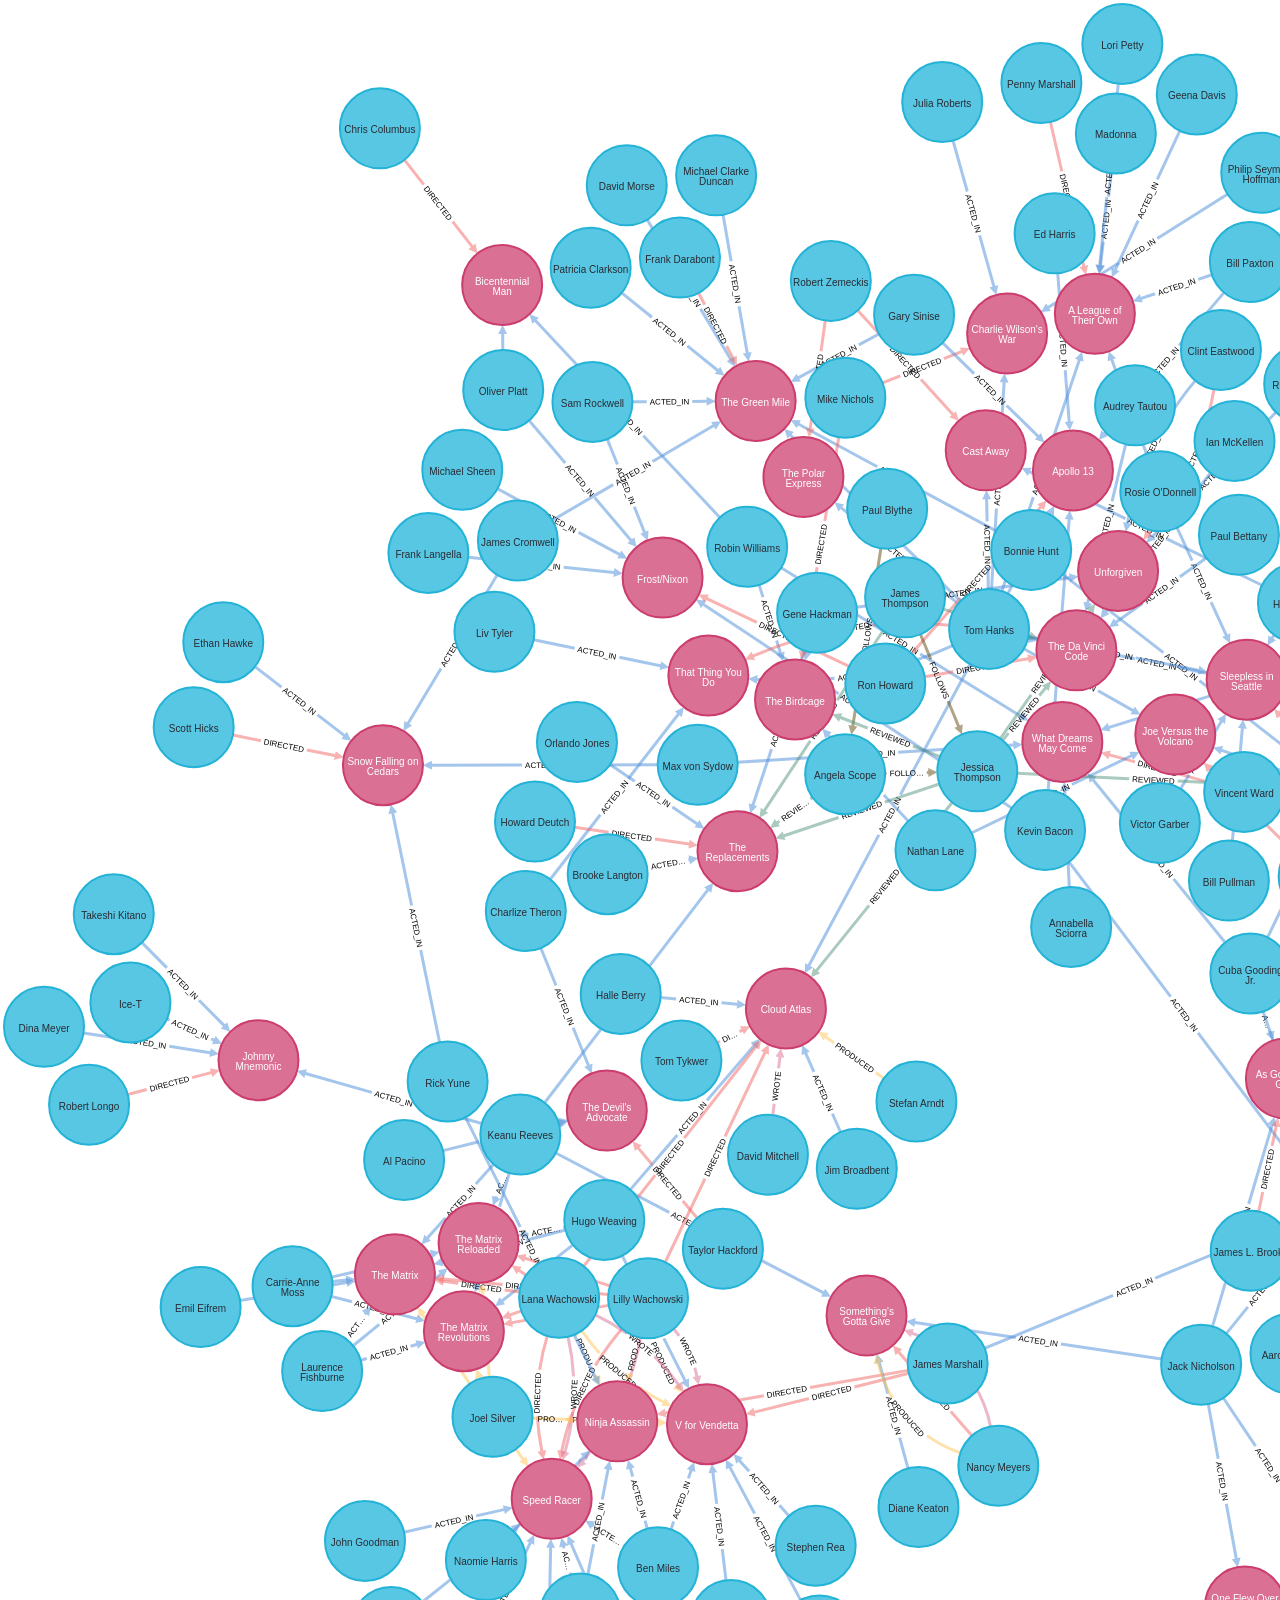
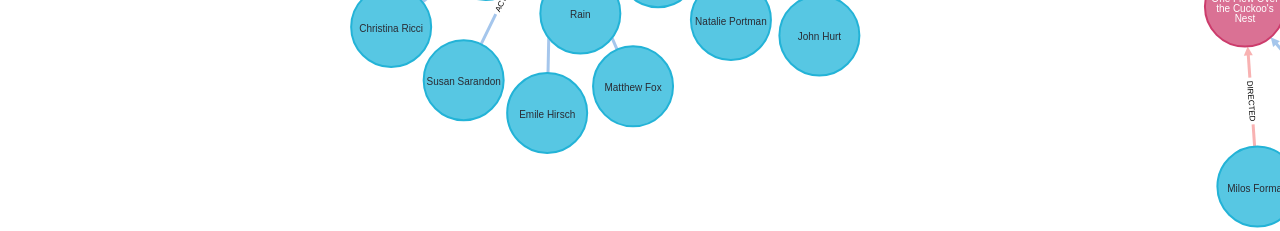
==== commit 365bf6bb: "Add files via upload" ====
--- a/graph.html
+++ b/graph.html
@@ -3,7 +3,7 @@
   <head>
     <meta charset="utf-8">
     <meta name="viewport" content="width=device-width, initial-scale=1.0">
-    <title>Movie DB</title>
+    <title>Neo4j Graph Visualization</title>
 	<style>
 .tooltipster-fall,.tooltipster-grow.tooltipster-show{-webkit-transition-timing-function:cubic-bezier(.175,.885,.32,1);-moz-transition-timing-function:cubic-bezier(.175,.885,.32,1.15);-ms-transition-timing-function:cubic-bezier(.175,.885,.32,1.15);-o-transition-timing-function:cubic-bezier(.175,.885,.32,1.15)}.tooltipster-base{display:flex;pointer-events:none;position:absolute}.tooltipster-box{flex:1 1 auto}.tooltipster-content{box-sizing:border-box;max-height:100%;max-width:100%;overflow:auto}.tooltipster-ruler{bottom:0;left:0;overflow:hidden;position:fixed;right:0;top:0;visibility:hidden}.tooltipster-fade{opacity:0;-webkit-transition-property:opacity;-moz-transition-property:opacity;-o-transition-property:opacity;-ms-transition-property:opacity;transition-property:opacity}.tooltipster-fade.tooltipster-show{opacity:1}.tooltipster-grow{-webkit-transform:scale(0,0);-moz-transform:scale(0,0);-o-transform:scale(0,0);-ms-transform:scale(0,0);transform:scale(0,0);-webkit-transition-property:-webkit-transform;-moz-transition-property:-moz-transform;-o-transition-property:-o-transform;-ms-transition-property:-ms-transform;transition-property:transform;-webkit-backface-visibility:hidden}.tooltipster-grow.tooltipster-show{-webkit-transform:scale(1,1);-moz-transform:scale(1,1);-o-transform:scale(1,1);-ms-transform:scale(1,1);transform:scale(1,1);-webkit-transition-timing-function:cubic-bezier(.175,.885,.32,1.15);transition-timing-function:cubic-bezier(.175,.885,.32,1.15)}.tooltipster-swing{opacity:0;-webkit-transform:rotateZ(4deg);-moz-transform:rotateZ(4deg);-o-transform:rotateZ(4deg);-ms-transform:rotateZ(4deg);transform:rotateZ(4deg);-webkit-transition-property:-webkit-transform,opacity;-moz-transition-property:-moz-transform;-o-transition-property:-o-transform;-ms-transition-property:-ms-transform;transition-property:transform}.tooltipster-swing.tooltipster-show{opacity:1;-webkit-transform:rotateZ(0);-moz-transform:rotateZ(0);-o-transform:rotateZ(0);-ms-transform:rotateZ(0);transform:rotateZ(0);-webkit-transition-timing-function:cubic-bezier(.23,.635,.495,1);-webkit-transition-timing-function:cubic-bezier(.23,.635,.495,2.4);-moz-transition-timing-function:cubic-bezier(.23,.635,.495,2.4);-ms-transition-timing-function:cubic-bezier(.23,.635,.495,2.4);-o-transition-timing-function:cubic-bezier(.23,.635,.495,2.4);transition-timing-function:cubic-bezier(.23,.635,.495,2.4)}.tooltipster-fall{-webkit-transition-property:top;-moz-transition-property:top;-o-transition-property:top;-ms-transition-property:top;transition-property:top;-webkit-transition-timing-function:cubic-bezier(.175,.885,.32,1.15);transition-timing-function:cubic-bezier(.175,.885,.32,1.15)}.tooltipster-fall.tooltipster-initial{top:0!important}.tooltipster-fall.tooltipster-dying{-webkit-transition-property:all;-moz-transition-property:all;-o-transition-property:all;-ms-transition-property:all;transition-property:all;top:0!important;opacity:0}.tooltipster-slide{-webkit-transition-property:left;-moz-transition-property:left;-o-transition-property:left;-ms-transition-property:left;transition-property:left;-webkit-transition-timing-function:cubic-bezier(.175,.885,.32,1);-webkit-transition-timing-function:cubic-bezier(.175,.885,.32,1.15);-moz-transition-timing-function:cubic-bezier(.175,.885,.32,1.15);-ms-transition-timing-function:cubic-bezier(.175,.885,.32,1.15);-o-transition-timing-function:cubic-bezier(.175,.885,.32,1.15);transition-timing-function:cubic-bezier(.175,.885,.32,1.15)}.tooltipster-slide.tooltipster-initial{left:-40px!important}.tooltipster-slide.tooltipster-dying{-webkit-transition-property:all;-moz-transition-property:all;-o-transition-property:all;-ms-transition-property:all;transition-property:all;left:0!important;opacity:0}@keyframes tooltipster-fading{0%{opacity:0}100%{opacity:1}}.tooltipster-update-fade{animation:tooltipster-fading .4s}@keyframes tooltipster-rotating{25%{transform:rotate(-2deg)}75%{transform:rotate(2deg)}100%{transform:rotate(0)}}.tooltipster-update-rotate{animation:tooltipster-rotating .6s}@keyframes tooltipster-scaling{50%{transform:scale(1.1)}100%{transform:scale(1)}}.tooltipster-update-scale{animation:tooltipster-scaling .6s}.tooltipster-sidetip .tooltipster-box{background:#565656;border:2px solid #000;border-radius:4px}.tooltipster-sidetip.tooltipster-bottom .tooltipster-box{margin-top:8px}.tooltipster-sidetip.tooltipster-left .tooltipster-box{margin-right:8px}.tooltipster-sidetip.tooltipster-right .tooltipster-box{margin-left:8px}.tooltipster-sidetip.tooltipster-top .tooltipster-box{margin-bottom:8px}.tooltipster-sidetip .tooltipster-content{color:#fff;line-height:18px;padding:6px 14px}.tooltipster-sidetip .tooltipster-arrow{overflow:hidden;position:absolute}.tooltipster-sidetip.tooltipster-bottom .tooltipster-arrow{height:10px;margin-left:-10px;top:0;width:20px}.tooltipster-sidetip.tooltipster-left .tooltipster-arrow{height:20px;margin-top:-10px;right:0;top:0;width:10px}.tooltipster-sidetip.tooltipster-right .tooltipster-arrow{height:20px;margin-top:-10px;left:0;top:0;width:10px}.tooltipster-sidetip.tooltipster-top .tooltipster-arrow{bottom:0;height:10px;margin-left:-10px;width:20px}.tooltipster-sidetip .tooltipster-arrow-background,.tooltipster-sidetip .tooltipster-arrow-border{height:0;position:absolute;width:0}.tooltipster-sidetip .tooltipster-arrow-background{border:10px solid transparent}.tooltipster-sidetip.tooltipster-bottom .tooltipster-arrow-background{border-bottom-color:#565656;left:0;top:3px}.tooltipster-sidetip.tooltipster-left .tooltipster-arrow-background{border-left-color:#565656;left:-3px;top:0}.tooltipster-sidetip.tooltipster-right .tooltipster-arrow-background{border-right-color:#565656;left:3px;top:0}.tooltipster-sidetip.tooltipster-top .tooltipster-arrow-background{border-top-color:#565656;left:0;top:-3px}.tooltipster-sidetip .tooltipster-arrow-border{border:10px solid transparent;left:0;top:0}.tooltipster-sidetip.tooltipster-bottom .tooltipster-arrow-border{border-bottom-color:#000}.tooltipster-sidetip.tooltipster-left .tooltipster-arrow-border{border-left-color:#000}.tooltipster-sidetip.tooltipster-right .tooltipster-arrow-border{border-right-color:#000}.tooltipster-sidetip.tooltipster-top .tooltipster-arrow-border{border-top-color:#000}.tooltipster-sidetip .tooltipster-arrow-uncropped{position:relative}.tooltipster-sidetip.tooltipster-bottom .tooltipster-arrow-uncropped{top:-10px}.tooltipster-sidetip.tooltipster-right .tooltipster-arrow-uncropped{left:-10px}
 		
@@ -48,14 +48,240 @@
 /*! tooltipster v4.1.2 */!function(a,b){"function"==typeof define&&define.amd?define(["jquery"],function(a){return b(a)}):"object"==typeof exports?module.exports=b(require("jquery")):b(jQuery)}(this,function(a){function b(a){this.$container,this.constraints=null,this.__$tooltip,this.__init(a)}function c(b,c){var d=!0;return a.each(b,function(a,e){return void 0===c[a]||b[a]!==c[a]?(d=!1,!1):void 0}),d}function d(b){var c=b.attr("id"),d=c?h.window.document.getElementById(c):null;return d?d===b[0]:a.contains(h.window.document.body,b[0])}function e(){if(!g)return!1;var a=g.document.body||g.document.documentElement,b=a.style,c="transition",d=["Moz","Webkit","Khtml","O","ms"];if("string"==typeof b[c])return!0;c=c.charAt(0).toUpperCase()+c.substr(1);for(var e=0;e<d.length;e++)if("string"==typeof b[d[e]+c])return!0;return!1}var f={animation:"fade",animationDuration:350,content:null,contentAsHTML:!1,contentCloning:!1,debug:!0,delay:300,delayTouch:[300,500],functionInit:null,functionBefore:null,functionReady:null,functionAfter:null,functionFormat:null,IEmin:6,interactive:!1,multiple:!1,parent:"body",plugins:["sideTip"],repositionOnScroll:!1,restoration:"none",selfDestruction:!0,theme:[],timer:0,trackerInterval:500,trackOrigin:!1,trackTooltip:!1,trigger:"hover",triggerClose:{click:!1,mouseleave:!1,originClick:!1,scroll:!1,tap:!1,touchleave:!1},triggerOpen:{click:!1,mouseenter:!1,tap:!1,touchstart:!1},updateAnimation:"rotate",zIndex:9999999},g="undefined"!=typeof window?window:null,h={hasTouchCapability:!(!g||!("ontouchstart"in g||g.DocumentTouch&&g.document instanceof g.DocumentTouch||g.navigator.maxTouchPoints)),hasTransitions:e(),IE:!1,semVer:"4.1.2",window:g},i=function(){this.__$emitterPrivate=a({}),this.__$emitterPublic=a({}),this.__instancesLatestArr=[],this.__plugins={},this._env=h};i.prototype={__bridge:function(b,c,d){if(!c[d]){var e=function(){};e.prototype=b;var g=new e;g.__init&&g.__init(c),a.each(b,function(a,b){0!=a.indexOf("__")&&(c[a]?f.debug&&console.log("The "+a+" method of the "+d+" plugin conflicts with another plugin or native methods"):(c[a]=function(){return g[a].apply(g,Array.prototype.slice.apply(arguments))},c[a].bridged=g))}),c[d]=g}return this},__setWindow:function(a){return h.window=a,this},_getRuler:function(a){return new b(a)},_off:function(){return this.__$emitterPrivate.off.apply(this.__$emitterPrivate,Array.prototype.slice.apply(arguments)),this},_on:function(){return this.__$emitterPrivate.on.apply(this.__$emitterPrivate,Array.prototype.slice.apply(arguments)),this},_one:function(){return this.__$emitterPrivate.one.apply(this.__$emitterPrivate,Array.prototype.slice.apply(arguments)),this},_plugin:function(b){var c=this;if("string"==typeof b){var d=b,e=null;return d.indexOf(".")>0?e=c.__plugins[d]:a.each(c.__plugins,function(a,b){return b.name.substring(b.name.length-d.length-1)=="."+d?(e=b,!1):void 0}),e}if(b.name.indexOf(".")<0)throw new Error("Plugins must be namespaced");return c.__plugins[b.name]=b,b.core&&c.__bridge(b.core,c,b.name),this},_trigger:function(){var a=Array.prototype.slice.apply(arguments);return"string"==typeof a[0]&&(a[0]={type:a[0]}),this.__$emitterPrivate.trigger.apply(this.__$emitterPrivate,a),this.__$emitterPublic.trigger.apply(this.__$emitterPublic,a),this},instances:function(b){var c=[],d=b||".tooltipstered";return a(d).each(function(){var b=a(this),d=b.data("tooltipster-ns");d&&a.each(d,function(a,d){c.push(b.data(d))})}),c},instancesLatest:function(){return this.__instancesLatestArr},off:function(){return this.__$emitterPublic.off.apply(this.__$emitterPublic,Array.prototype.slice.apply(arguments)),this},on:function(){return this.__$emitterPublic.on.apply(this.__$emitterPublic,Array.prototype.slice.apply(arguments)),this},one:function(){return this.__$emitterPublic.one.apply(this.__$emitterPublic,Array.prototype.slice.apply(arguments)),this},origins:function(b){var c=b?b+" ":"";return a(c+".tooltipstered").toArray()},setDefaults:function(b){return a.extend(f,b),this},triggerHandler:function(){return this.__$emitterPublic.triggerHandler.apply(this.__$emitterPublic,Array.prototype.slice.apply(arguments)),this}},a.tooltipster=new i,a.Tooltipster=function(b,c){this.__callbacks={close:[],open:[]},this.__closingTime,this.__Content,this.__contentBcr,this.__destroyed=!1,this.__destroying=!1,this.__$emitterPrivate=a({}),this.__$emitterPublic=a({}),this.__enabled=!0,this.__garbageCollector,this.__Geometry,this.__lastPosition,this.__namespace="tooltipster-"+Math.round(1e6*Math.random()),this.__options,this.__$originParents,this.__pointerIsOverOrigin=!1,this.__previousThemes=[],this.__state="closed",this.__timeouts={close:[],open:null},this.__touchEvents=[],this.__tracker=null,this._$origin,this._$tooltip,this.__init(b,c)},a.Tooltipster.prototype={__init:function(b,c){var d=this;if(d._$origin=a(b),d.__options=a.extend(!0,{},f,c),d.__optionsFormat(),!h.IE||h.IE>=d.__options.IEmin){var e=null;if(void 0===d._$origin.data("tooltipster-initialTitle")&&(e=d._$origin.attr("title"),void 0===e&&(e=null),d._$origin.data("tooltipster-initialTitle",e)),null!==d.__options.content)d.__contentSet(d.__options.content);else{var g,i=d._$origin.attr("data-tooltip-content");i&&(g=a(i)),g&&g[0]?d.__contentSet(g.first()):d.__contentSet(e)}d._$origin.removeAttr("title").addClass("tooltipstered"),d.__prepareOrigin(),d.__prepareGC(),a.each(d.__options.plugins,function(a,b){d._plug(b)}),h.hasTouchCapability&&a("body").on("touchmove."+d.__namespace+"-triggerOpen",function(a){d._touchRecordEvent(a)}),d._on("created",function(){d.__prepareTooltip()})._on("repositioned",function(a){d.__lastPosition=a.position})}else d.__options.disabled=!0},__contentInsert:function(){var a=this,b=a._$tooltip.find(".tooltipster-content"),c=a.__Content,d=function(a){c=a};return a._trigger({type:"format",content:a.__Content,format:d}),a.__options.functionFormat&&(c=a.__options.functionFormat.call(a,a,{origin:a._$origin[0]},a.__Content)),"string"!=typeof c||a.__options.contentAsHTML?b.empty().append(c):b.text(c),a},__contentSet:function(b){return b instanceof a&&this.__options.contentCloning&&(b=b.clone(!0)),this.__Content=b,this._trigger({type:"updated",content:b}),this},__destroyError:function(){throw new Error("This tooltip has been destroyed and cannot execute your method call.")},__geometry:function(){var b=this,c=b._$origin,d=b._$origin.is("area");if(d){var e=b._$origin.parent().attr("name");c=a('img[usemap="#'+e+'"]')}var f=c[0].getBoundingClientRect(),g=a(h.window.document),i=a(h.window),j=c,k={available:{document:null,window:null},document:{size:{height:g.height(),width:g.width()}},window:{scroll:{left:h.window.scrollX||h.window.document.documentElement.scrollLeft,top:h.window.scrollY||h.window.document.documentElement.scrollTop},size:{height:i.height(),width:i.width()}},origin:{fixedLineage:!1,offset:{},size:{height:f.bottom-f.top,width:f.right-f.left},usemapImage:d?c[0]:null,windowOffset:{bottom:f.bottom,left:f.left,right:f.right,top:f.top}}};if(d){var l=b._$origin.attr("shape"),m=b._$origin.attr("coords");if(m&&(m=m.split(","),a.map(m,function(a,b){m[b]=parseInt(a)})),"default"!=l)switch(l){case"circle":var n=m[0],o=m[1],p=m[2],q=o-p,r=n-p;k.origin.size.height=2*p,k.origin.size.width=k.origin.size.height,k.origin.windowOffset.left+=r,k.origin.windowOffset.top+=q;break;case"rect":var s=m[0],t=m[1],u=m[2],v=m[3];k.origin.size.height=v-t,k.origin.size.width=u-s,k.origin.windowOffset.left+=s,k.origin.windowOffset.top+=t;break;case"poly":for(var w=0,x=0,y=0,z=0,A="even",B=0;B<m.length;B++){var C=m[B];"even"==A?(C>y&&(y=C,0===B&&(w=y)),w>C&&(w=C),A="odd"):(C>z&&(z=C,1==B&&(x=z)),x>C&&(x=C),A="even")}k.origin.size.height=z-x,k.origin.size.width=y-w,k.origin.windowOffset.left+=w,k.origin.windowOffset.top+=x}}var D=function(a){k.origin.size.height=a.height,k.origin.windowOffset.left=a.left,k.origin.windowOffset.top=a.top,k.origin.size.width=a.width};for(b._trigger({type:"geometry",edit:D,geometry:{height:k.origin.size.height,left:k.origin.windowOffset.left,top:k.origin.windowOffset.top,width:k.origin.size.width}}),k.origin.windowOffset.right=k.origin.windowOffset.left+k.origin.size.width,k.origin.windowOffset.bottom=k.origin.windowOffset.top+k.origin.size.height,k.origin.offset.left=k.origin.windowOffset.left+h.window.scrollX,k.origin.offset.top=k.origin.windowOffset.top+h.window.scrollY,k.origin.offset.bottom=k.origin.offset.top+k.origin.size.height,k.origin.offset.right=k.origin.offset.left+k.origin.size.width,k.available.document={bottom:{height:k.document.size.height-k.origin.offset.bottom,width:k.document.size.width},left:{height:k.document.size.height,width:k.origin.offset.left},right:{height:k.document.size.height,width:k.document.size.width-k.origin.offset.right},top:{height:k.origin.offset.top,width:k.document.size.width}},k.available.window={bottom:{height:Math.max(k.window.size.height-Math.max(k.origin.windowOffset.bottom,0),0),width:k.window.size.width},left:{height:k.window.size.height,width:Math.max(k.origin.windowOffset.left,0)},right:{height:k.window.size.height,width:Math.max(k.window.size.width-Math.max(k.origin.windowOffset.right,0),0)},top:{height:Math.max(k.origin.windowOffset.top,0),width:k.window.size.width}};"html"!=j[0].tagName.toLowerCase();){if("fixed"==j.css("position")){k.origin.fixedLineage=!0;break}j=j.parent()}return k},__optionsFormat:function(){return"number"==typeof this.__options.animationDuration&&(this.__options.animationDuration=[this.__options.animationDuration,this.__options.animationDuration]),"number"==typeof this.__options.delay&&(this.__options.delay=[this.__options.delay,this.__options.delay]),"number"==typeof this.__options.delayTouch&&(this.__options.delayTouch=[this.__options.delayTouch,this.__options.delayTouch]),"string"==typeof this.__options.theme&&(this.__options.theme=[this.__options.theme]),"string"==typeof this.__options.parent&&(this.__options.parent=a(this.__options.parent)),"hover"==this.__options.trigger?(this.__options.triggerOpen={mouseenter:!0,touchstart:!0},this.__options.triggerClose={mouseleave:!0,originClick:!0,touchleave:!0}):"click"==this.__options.trigger&&(this.__options.triggerOpen={click:!0,tap:!0},this.__options.triggerClose={click:!0,tap:!0}),this._trigger("options"),this},__prepareGC:function(){var b=this;return b.__options.selfDestruction?b.__garbageCollector=setInterval(function(){var c=(new Date).getTime();b.__touchEvents=a.grep(b.__touchEvents,function(a,b){return c-a.time>6e4}),d(b._$origin)||b.destroy()},2e4):clearInterval(b.__garbageCollector),b},__prepareOrigin:function(){var a=this;if(a._$origin.off("."+a.__namespace+"-triggerOpen"),h.hasTouchCapability&&a._$origin.on("touchstart."+a.__namespace+"-triggerOpen touchend."+a.__namespace+"-triggerOpen touchcancel."+a.__namespace+"-triggerOpen",function(b){a._touchRecordEvent(b)}),a.__options.triggerOpen.click||a.__options.triggerOpen.tap&&h.hasTouchCapability){var b="";a.__options.triggerOpen.click&&(b+="click."+a.__namespace+"-triggerOpen "),a.__options.triggerOpen.tap&&h.hasTouchCapability&&(b+="touchend."+a.__namespace+"-triggerOpen"),a._$origin.on(b,function(b){a._touchIsMeaningfulEvent(b)&&a._open(b)})}if(a.__options.triggerOpen.mouseenter||a.__options.triggerOpen.touchstart&&h.hasTouchCapability){var b="";a.__options.triggerOpen.mouseenter&&(b+="mouseenter."+a.__namespace+"-triggerOpen "),a.__options.triggerOpen.touchstart&&h.hasTouchCapability&&(b+="touchstart."+a.__namespace+"-triggerOpen"),a._$origin.on(b,function(b){!a._touchIsTouchEvent(b)&&a._touchIsEmulatedEvent(b)||(a.__pointerIsOverOrigin=!0,a._openShortly(b))})}if(a.__options.triggerClose.mouseleave||a.__options.triggerClose.touchleave&&h.hasTouchCapability){var b="";a.__options.triggerClose.mouseleave&&(b+="mouseleave."+a.__namespace+"-triggerOpen "),a.__options.triggerClose.touchleave&&h.hasTouchCapability&&(b+="touchend."+a.__namespace+"-triggerOpen touchcancel."+a.__namespace+"-triggerOpen"),a._$origin.on(b,function(b){a._touchIsMeaningfulEvent(b)&&(a.__pointerIsOverOrigin=!1)})}return a},__prepareTooltip:function(){var b=this,c=b.__options.interactive?"auto":"";return b._$tooltip.attr("id",b.__namespace).css({"pointer-events":c,zIndex:b.__options.zIndex}),a.each(b.__previousThemes,function(a,c){b._$tooltip.removeClass(c)}),a.each(b.__options.theme,function(a,c){b._$tooltip.addClass(c)}),b.__previousThemes=a.merge([],b.__options.theme),b},__scrollHandler:function(b){var c=this;if(c.__options.triggerClose.scroll)c._close(b);else{if(b.target===h.window.document)c.__Geometry.origin.fixedLineage||c.__options.repositionOnScroll&&c.reposition(b);else{var d=c.__geometry(),e=!1;if("fixed"!=c._$origin.css("position")&&c.__$originParents.each(function(b,c){var f=a(c),g=f.css("overflow-x"),h=f.css("overflow-y");if("visible"!=g||"visible"!=h){var i=c.getBoundingClientRect();if("visible"!=g&&(d.origin.windowOffset.left<i.left||d.origin.windowOffset.right>i.right))return e=!0,!1;if("visible"!=h&&(d.origin.windowOffset.top<i.top||d.origin.windowOffset.bottom>i.bottom))return e=!0,!1}return"fixed"==f.css("position")?!1:void 0}),e)c._$tooltip.css("visibility","hidden");else if(c._$tooltip.css("visibility","visible"),c.__options.repositionOnScroll)c.reposition(b);else{var f=d.origin.offset.left-c.__Geometry.origin.offset.left,g=d.origin.offset.top-c.__Geometry.origin.offset.top;c._$tooltip.css({left:c.__lastPosition.coord.left+f,top:c.__lastPosition.coord.top+g})}}c._trigger({type:"scroll",event:b})}return c},__stateSet:function(a){return this.__state=a,this._trigger({type:"state",state:a}),this},__timeoutsClear:function(){return clearTimeout(this.__timeouts.open),this.__timeouts.open=null,a.each(this.__timeouts.close,function(a,b){clearTimeout(b)}),this.__timeouts.close=[],this},__trackerStart:function(){var a=this,b=a._$tooltip.find(".tooltipster-content");return a.__options.trackTooltip&&(a.__contentBcr=b[0].getBoundingClientRect()),a.__tracker=setInterval(function(){if(d(a._$origin)&&d(a._$tooltip)){if(a.__options.trackOrigin){var e=a.__geometry(),f=!1;c(e.origin.size,a.__Geometry.origin.size)&&(a.__Geometry.origin.fixedLineage?c(e.origin.windowOffset,a.__Geometry.origin.windowOffset)&&(f=!0):c(e.origin.offset,a.__Geometry.origin.offset)&&(f=!0)),f||(a.__options.triggerClose.mouseleave?a._close():a.reposition())}if(a.__options.trackTooltip){var g=b[0].getBoundingClientRect();g.height===a.__contentBcr.height&&g.width===a.__contentBcr.width||(a.reposition(),a.__contentBcr=g)}}else a._close()},a.__options.trackerInterval),a},_close:function(b,c){var d=this,e=!0;if(d._trigger({type:"close",event:b,stop:function(){e=!1}}),e||d.__destroying){c&&d.__callbacks.close.push(c),d.__callbacks.open=[],d.__timeoutsClear();var f=function(){a.each(d.__callbacks.close,function(a,c){c.call(d,d,{event:b,origin:d._$origin[0]})}),d.__callbacks.close=[]};if("closed"!=d.__state){var g=!0,i=new Date,j=i.getTime(),k=j+d.__options.animationDuration[1];if("disappearing"==d.__state&&k>d.__closingTime&&(g=!1),g){d.__closingTime=k,"disappearing"!=d.__state&&d.__stateSet("disappearing");var l=function(){clearInterval(d.__tracker),d._trigger({type:"closing",event:b}),d._$tooltip.off("."+d.__namespace+"-triggerClose").removeClass("tooltipster-dying"),a(h.window).off("."+d.__namespace+"-triggerClose"),d.__$originParents.each(function(b,c){a(c).off("scroll."+d.__namespace+"-triggerClose")}),d.__$originParents=null,a("body").off("."+d.__namespace+"-triggerClose"),d._$origin.off("."+d.__namespace+"-triggerClose"),d._off("dismissable"),d.__stateSet("closed"),d._trigger({type:"after",event:b}),d.__options.functionAfter&&d.__options.functionAfter.call(d,d,{event:b}),f()};h.hasTransitions?(d._$tooltip.css({"-moz-animation-duration":d.__options.animationDuration[1]+"ms","-ms-animation-duration":d.__options.animationDuration[1]+"ms","-o-animation-duration":d.__options.animationDuration[1]+"ms","-webkit-animation-duration":d.__options.animationDuration[1]+"ms","animation-duration":d.__options.animationDuration[1]+"ms","transition-duration":d.__options.animationDuration[1]+"ms"}),d._$tooltip.clearQueue().removeClass("tooltipster-show").addClass("tooltipster-dying"),d.__options.animationDuration[1]>0&&d._$tooltip.delay(d.__options.animationDuration[1]),d._$tooltip.queue(l)):d._$tooltip.stop().fadeOut(d.__options.animationDuration[1],l)}}else f()}return d},_off:function(){return this.__$emitterPrivate.off.apply(this.__$emitterPrivate,Array.prototype.slice.apply(arguments)),this},_on:function(){return this.__$emitterPrivate.on.apply(this.__$emitterPrivate,Array.prototype.slice.apply(arguments)),this},_one:function(){return this.__$emitterPrivate.one.apply(this.__$emitterPrivate,Array.prototype.slice.apply(arguments)),this},_open:function(b,c){var e=this;if(!e.__destroying&&d(e._$origin)&&e.__enabled){var f=!0;if("closed"==e.__state&&(e._trigger({type:"before",event:b,stop:function(){f=!1}}),f&&e.__options.functionBefore&&(f=e.__options.functionBefore.call(e,e,{event:b,origin:e._$origin[0]}))),f!==!1&&null!==e.__Content){c&&e.__callbacks.open.push(c),e.__callbacks.close=[],e.__timeoutsClear();var g,i=function(){"stable"!=e.__state&&e.__stateSet("stable"),a.each(e.__callbacks.open,function(a,b){b.call(e,e,{origin:e._$origin[0],tooltip:e._$tooltip[0]})}),e.__callbacks.open=[]};if("closed"!==e.__state)g=0,"disappearing"===e.__state?(e.__stateSet("appearing"),h.hasTransitions?(e._$tooltip.clearQueue().removeClass("tooltipster-dying").addClass("tooltipster-show"),e.__options.animationDuration[0]>0&&e._$tooltip.delay(e.__options.animationDuration[0]),e._$tooltip.queue(i)):e._$tooltip.stop().fadeIn(i)):"stable"==e.__state&&i();else{if(e.__stateSet("appearing"),g=e.__options.animationDuration[0],e.__contentInsert(),e.reposition(b,!0),h.hasTransitions?(e._$tooltip.addClass("tooltipster-"+e.__options.animation).addClass("tooltipster-initial").css({"-moz-animation-duration":e.__options.animationDuration[0]+"ms","-ms-animation-duration":e.__options.animationDuration[0]+"ms","-o-animation-duration":e.__options.animationDuration[0]+"ms","-webkit-animation-duration":e.__options.animationDuration[0]+"ms","animation-duration":e.__options.animationDuration[0]+"ms","transition-duration":e.__options.animationDuration[0]+"ms"}),setTimeout(function(){"closed"!=e.__state&&(e._$tooltip.addClass("tooltipster-show").removeClass("tooltipster-initial"),e.__options.animationDuration[0]>0&&e._$tooltip.delay(e.__options.animationDuration[0]),e._$tooltip.queue(i))},0)):e._$tooltip.css("display","none").fadeIn(e.__options.animationDuration[0],i),e.__trackerStart(),a(h.window).on("resize."+e.__namespace+"-triggerClose",function(a){e.reposition(a)}).on("scroll."+e.__namespace+"-triggerClose",function(a){e.__scrollHandler(a)}),e.__$originParents=e._$origin.parents(),e.__$originParents.each(function(b,c){a(c).on("scroll."+e.__namespace+"-triggerClose",function(a){e.__scrollHandler(a)})}),e.__options.triggerClose.mouseleave||e.__options.triggerClose.touchleave&&h.hasTouchCapability){e._on("dismissable",function(a){a.dismissable?a.delay?(m=setTimeout(function(){e._close(a.event)},a.delay),e.__timeouts.close.push(m)):e._close(a):clearTimeout(m)});var j=e._$origin,k="",l="",m=null;e.__options.interactive&&(j=j.add(e._$tooltip)),e.__options.triggerClose.mouseleave&&(k+="mouseenter."+e.__namespace+"-triggerClose ",l+="mouseleave."+e.__namespace+"-triggerClose "),e.__options.triggerClose.touchleave&&h.hasTouchCapability&&(k+="touchstart."+e.__namespace+"-triggerClose",l+="touchend."+e.__namespace+"-triggerClose touchcancel."+e.__namespace+"-triggerClose"),j.on(l,function(a){if(e._touchIsTouchEvent(a)||!e._touchIsEmulatedEvent(a)){var b="mouseleave"==a.type?e.__options.delay:e.__options.delayTouch;e._trigger({delay:b[1],dismissable:!0,event:a,type:"dismissable"})}}).on(k,function(a){!e._touchIsTouchEvent(a)&&e._touchIsEmulatedEvent(a)||e._trigger({dismissable:!1,event:a,type:"dismissable"})})}e.__options.triggerClose.originClick&&e._$origin.on("click."+e.__namespace+"-triggerClose",function(a){e._touchIsTouchEvent(a)||e._touchIsEmulatedEvent(a)||e._close(a)}),(e.__options.triggerClose.click||e.__options.triggerClose.tap&&h.hasTouchCapability)&&setTimeout(function(){if("closed"!=e.__state){var b="";e.__options.triggerClose.click&&(b+="click."+e.__namespace+"-triggerClose "),e.__options.triggerClose.tap&&h.hasTouchCapability&&(b+="touchend."+e.__namespace+"-triggerClose"),a("body").on(b,function(b){e._touchIsMeaningfulEvent(b)&&(e._touchRecordEvent(b),e.__options.interactive&&a.contains(e._$tooltip[0],b.target)||e._close(b))}),e.__options.triggerClose.tap&&h.hasTouchCapability&&a("body").on("touchstart."+e.__namespace+"-triggerClose",function(a){e._touchRecordEvent(a)})}},0),e._trigger("ready"),e.__options.functionReady&&e.__options.functionReady.call(e,e,{origin:e._$origin[0],tooltip:e._$tooltip[0]})}if(e.__options.timer>0){var m=setTimeout(function(){e._close()},e.__options.timer+g);e.__timeouts.close.push(m)}}}return e},_openShortly:function(a){var b=this,c=!0;if("stable"!=b.__state&&"appearing"!=b.__state&&!b.__timeouts.open&&(b._trigger({type:"start",event:a,stop:function(){c=!1}}),c)){var d=0==a.type.indexOf("touch")?b.__options.delayTouch:b.__options.delay;d[0]?b.__timeouts.open=setTimeout(function(){b.__timeouts.open=null,b.__pointerIsOverOrigin&&b._touchIsMeaningfulEvent(a)?(b._trigger("startend"),b._open(a)):b._trigger("startcancel")},d[0]):(b._trigger("startend"),b._open(a))}return b},_optionsExtract:function(b,c){var d=this,e=a.extend(!0,{},c),f=d.__options[b];return f||(f={},a.each(c,function(a,b){var c=d.__options[a];void 0!==c&&(f[a]=c)})),a.each(e,function(b,c){void 0!==f[b]&&("object"!=typeof c||c instanceof Array||null==c||"object"!=typeof f[b]||f[b]instanceof Array||null==f[b]?e[b]=f[b]:a.extend(e[b],f[b]))}),e},_plug:function(b){var c=a.tooltipster._plugin(b);if(!c)throw new Error('The "'+b+'" plugin is not defined');return c.instance&&a.tooltipster.__bridge(c.instance,this,c.name),this},_touchIsEmulatedEvent:function(a){for(var b=!1,c=(new Date).getTime(),d=this.__touchEvents.length-1;d>=0;d--){var e=this.__touchEvents[d];if(!(c-e.time<500))break;e.target===a.target&&(b=!0)}return b},_touchIsMeaningfulEvent:function(a){return this._touchIsTouchEvent(a)&&!this._touchSwiped(a.target)||!this._touchIsTouchEvent(a)&&!this._touchIsEmulatedEvent(a)},_touchIsTouchEvent:function(a){return 0==a.type.indexOf("touch")},_touchRecordEvent:function(a){return this._touchIsTouchEvent(a)&&(a.time=(new Date).getTime(),this.__touchEvents.push(a)),this},_touchSwiped:function(a){for(var b=!1,c=this.__touchEvents.length-1;c>=0;c--){var d=this.__touchEvents[c];if("touchmove"==d.type){b=!0;break}if("touchstart"==d.type&&a===d.target)break}return b},_trigger:function(){var b=Array.prototype.slice.apply(arguments);return"string"==typeof b[0]&&(b[0]={type:b[0]}),b[0].instance=this,b[0].origin=this._$origin?this._$origin[0]:null,b[0].tooltip=this._$tooltip?this._$tooltip[0]:null,this.__$emitterPrivate.trigger.apply(this.__$emitterPrivate,b),a.tooltipster._trigger.apply(a.tooltipster,b),this.__$emitterPublic.trigger.apply(this.__$emitterPublic,b),this},_unplug:function(b){var c=this;if(c[b]){var d=a.tooltipster._plugin(b);d.instance&&a.each(d.instance,function(a,d){c[a]&&c[a].bridged===c[b]&&delete c[a]}),c[b].__destroy&&c[b].__destroy(),delete c[b]}return c},close:function(a){return this.__destroyed?this.__destroyError():this._close(null,a),this},content:function(a){var b=this;if(void 0===a)return b.__Content;if(b.__destroyed)b.__destroyError();else if(b.__contentSet(a),null!==b.__Content){if("closed"!==b.__state&&(b.__contentInsert(),b.reposition(),b.__options.updateAnimation))if(h.hasTransitions){var c=b.__options.updateAnimation;b._$tooltip.addClass("tooltipster-update-"+c),setTimeout(function(){"closed"!=b.__state&&b._$tooltip.removeClass("tooltipster-update-"+c)},1e3)}else b._$tooltip.fadeTo(200,.5,function(){"closed"!=b.__state&&b._$tooltip.fadeTo(200,1)})}else b._close();return b},destroy:function(){var b=this;return b.__destroyed?b.__destroyError():b.__destroying||(b.__destroying=!0,b._close(null,function(){b._trigger("destroy"),b.__destroying=!1,b.__destroyed=!0,b._$origin.removeData(b.__namespace).off("."+b.__namespace+"-triggerOpen"),a("body").off("."+b.__namespace+"-triggerOpen");var c=b._$origin.data("tooltipster-ns");if(c)if(1===c.length){var d=null;"previous"==b.__options.restoration?d=b._$origin.data("tooltipster-initialTitle"):"current"==b.__options.restoration&&(d="string"==typeof b.__Content?b.__Content:a("<div></div>").append(b.__Content).html()),d&&b._$origin.attr("title",d),b._$origin.removeClass("tooltipstered"),b._$origin.removeData("tooltipster-ns").removeData("tooltipster-initialTitle")}else c=a.grep(c,function(a,c){return a!==b.__namespace}),b._$origin.data("tooltipster-ns",c);b._trigger("destroyed"),b._off(),b.off(),b.__Content=null,b.__$emitterPrivate=null,b.__$emitterPublic=null,b.__options.parent=null,b._$origin=null,b._$tooltip=null,a.tooltipster.__instancesLatestArr=a.grep(a.tooltipster.__instancesLatestArr,function(a,c){return b!==a}),clearInterval(b.__garbageCollector)})),b},disable:function(){return this.__destroyed?(this.__destroyError(),this):(this._close(),this.__enabled=!1,this)},elementOrigin:function(){return this.__destroyed?void this.__destroyError():this._$origin[0]},elementTooltip:function(){return this._$tooltip?this._$tooltip[0]:null},enable:function(){return this.__enabled=!0,this},hide:function(a){return this.close(a)},instance:function(){return this},off:function(){return this.__destroyed||this.__$emitterPublic.off.apply(this.__$emitterPublic,Array.prototype.slice.apply(arguments)),this},on:function(){return this.__destroyed?this.__destroyError():this.__$emitterPublic.on.apply(this.__$emitterPublic,Array.prototype.slice.apply(arguments)),this},one:function(){return this.__destroyed?this.__destroyError():this.__$emitterPublic.one.apply(this.__$emitterPublic,Array.prototype.slice.apply(arguments)),this},open:function(a){return this.__destroyed||this.__destroying?this.__destroyError():this._open(null,a),this},option:function(b,c){return void 0===c?this.__options[b]:(this.__destroyed?this.__destroyError():(this.__options[b]=c,this.__optionsFormat(),a.inArray(b,["trigger","triggerClose","triggerOpen"])>=0&&this.__prepareOrigin(),"selfDestruction"===b&&this.__prepareGC()),this)},reposition:function(a,b){var c=this;return c.__destroyed?c.__destroyError():(d(c._$tooltip)||b)&&(b||c._$tooltip.detach(),c.__Geometry=c.__geometry(),c._trigger({type:"reposition",event:a,helper:{geo:c.__Geometry}})),c},show:function(a){return this.open(a)},status:function(){return{destroyed:this.__destroyed,destroying:this.__destroying,enabled:this.__enabled,open:"closed"!==this.__state,state:this.__state}},triggerHandler:function(){return this.__destroyed?this.__destroyError():this.__$emitterPublic.triggerHandler.apply(this.__$emitterPublic,Array.prototype.slice.apply(arguments)),this}},a.fn.tooltipster=function(){var b=Array.prototype.slice.apply(arguments),c="You are using a single HTML element as content for several tooltips. You probably want to set the contentCloning option to TRUE.";if(0===this.length)return this;if("string"==typeof b[0]){var d="#*$~&";return this.each(function(){var e=a(this).data("tooltipster-ns"),f=e?a(this).data(e[0]):null;if(!f)throw new Error("You called Tooltipster's \""+b[0]+'" method on an uninitialized element');if("function"!=typeof f[b[0]])throw new Error('Unknown method "'+b[0]+'"');this.length>1&&"content"==b[0]&&(b[1]instanceof a||"object"==typeof b[1]&&null!=b[1]&&b[1].tagName)&&!f.__options.contentCloning&&f.__options.debug&&console.log(c);var g=f[b[0]](b[1],b[2]);return g!==f||"instance"===b[0]?(d=g,!1):void 0}),"#*$~&"!==d?d:this}a.tooltipster.__instancesLatestArr=[];var e=b[0]&&void 0!==b[0].multiple,g=e&&b[0].multiple||!e&&f.multiple,h=b[0]&&void 0!==b[0].content,i=h&&b[0].content||!h&&f.content,j=b[0]&&void 0!==b[0].contentCloning,k=j&&b[0].contentCloning||!j&&f.contentCloning,l=b[0]&&void 0!==b[0].debug,m=l&&b[0].debug||!l&&f.debug;return this.length>1&&(i instanceof a||"object"==typeof i&&null!=i&&i.tagName)&&!k&&m&&console.log(c),this.each(function(){var c=!1,d=a(this),e=d.data("tooltipster-ns"),f=null;e?g?c=!0:m&&(console.log("Tooltipster: one or more tooltips are already attached to the element below. Ignoring."),console.log(this)):c=!0,c&&(f=new a.Tooltipster(this,b[0]),e||(e=[]),e.push(f.__namespace),d.data("tooltipster-ns",e),d.data(f.__namespace,f),f.__options.functionInit&&f.__options.functionInit.call(f,f,{origin:this}),f._trigger("init")),a.tooltipster.__instancesLatestArr.push(f)}),this},b.prototype={__init:function(b){this.__$tooltip=b,this.__$tooltip.css({left:0,overflow:"hidden",position:"absolute",top:0}).find(".tooltipster-content").css("overflow","auto"),this.$container=a('<div class="tooltipster-ruler"></div>').append(this.__$tooltip).appendTo("body")},__forceRedraw:function(){var a=this.__$tooltip.parent();this.__$tooltip.detach(),this.__$tooltip.appendTo(a)},constrain:function(a,b){return this.constraints={width:a,height:b},this.__$tooltip.css({display:"block",height:"",overflow:"auto",width:a}),this},destroy:function(){this.__$tooltip.detach().find(".tooltipster-content").css({display:"",overflow:""}),this.$container.remove()},free:function(){return this.constraints=null,this.__$tooltip.css({display:"",height:"",overflow:"visible",width:""}),this},measure:function(){this.__forceRedraw();var a=this.__$tooltip[0].getBoundingClientRect(),b={size:{height:a.height||a.bottom,width:a.width||a.right}};if(this.constraints){var c=this.__$tooltip.find(".tooltipster-content"),d=this.__$tooltip.outerHeight(),e=c[0].getBoundingClientRect(),f={height:d<=this.constraints.height,width:a.width<=this.constraints.width&&e.width>=c[0].scrollWidth-1};b.fits=f.height&&f.width}return h.IE&&h.IE<=11&&(b.size.width=Math.ceil(b.size.width)+1),b}};var j=navigator.userAgent.toLowerCase();-1!=j.indexOf("msie")?h.IE=parseInt(j.split("msie")[1]):-1!==j.toLowerCase().indexOf("trident")&&-1!==j.indexOf(" rv:11")?h.IE=11:-1!=j.toLowerCase().indexOf("edge/")&&(h.IE=parseInt(j.toLowerCase().split("edge/")[1]));var k="tooltipster.sideTip";return a.tooltipster._plugin({name:k,instance:{__defaults:function(){return{arrow:!0,distance:6,functionPosition:null,maxWidth:null,minIntersection:16,minWidth:0,position:null,side:"top",viewportAware:!0}},__init:function(a){var b=this;b.__instance=a,b.__namespace="tooltipster-sideTip-"+Math.round(1e6*Math.random()),b.__previousState="closed",b.__options,b.__optionsFormat(),b.__instance._on("state."+b.__namespace,function(a){"closed"==a.state?b.__close():"appearing"==a.state&&"closed"==b.__previousState&&b.__create(),b.__previousState=a.state}),b.__instance._on("options."+b.__namespace,function(){b.__optionsFormat()}),b.__instance._on("reposition."+b.__namespace,function(a){b.__reposition(a.event,a.helper)})},__close:function(){this.__instance.content()instanceof a&&this.__instance.content().detach(),this.__instance._$tooltip.remove(),this.__instance._$tooltip=null},__create:function(){var b=a('<div class="tooltipster-base tooltipster-sidetip"><div class="tooltipster-box"><div class="tooltipster-content"></div></div><div class="tooltipster-arrow"><div class="tooltipster-arrow-uncropped"><div class="tooltipster-arrow-border"></div><div class="tooltipster-arrow-background"></div></div></div></div>');this.__options.arrow||b.find(".tooltipster-box").css("margin",0).end().find(".tooltipster-arrow").hide(),this.__options.minWidth&&b.css("min-width",this.__options.minWidth+"px"),this.__options.maxWidth&&b.css("max-width",this.__options.maxWidth+"px"),this.__instance._$tooltip=b,this.__instance._trigger("created")},__destroy:function(){this.__instance._off("."+self.__namespace)},__optionsFormat:function(){var b=this;if(b.__options=b.__instance._optionsExtract(k,b.__defaults()),b.__options.position&&(b.__options.side=b.__options.position),"object"!=typeof b.__options.distance&&(b.__options.distance=[b.__options.distance]),b.__options.distance.length<4&&(void 0===b.__options.distance[1]&&(b.__options.distance[1]=b.__options.distance[0]),
 void 0===b.__options.distance[2]&&(b.__options.distance[2]=b.__options.distance[0]),void 0===b.__options.distance[3]&&(b.__options.distance[3]=b.__options.distance[1]),b.__options.distance={top:b.__options.distance[0],right:b.__options.distance[1],bottom:b.__options.distance[2],left:b.__options.distance[3]}),"string"==typeof b.__options.side){var c={top:"bottom",right:"left",bottom:"top",left:"right"};b.__options.side=[b.__options.side,c[b.__options.side]],"left"==b.__options.side[0]||"right"==b.__options.side[0]?b.__options.side.push("top","bottom"):b.__options.side.push("right","left")}6===a.tooltipster._env.IE&&b.__options.arrow!==!0&&(b.__options.arrow=!1)},__reposition:function(b,c){var d,e=this,f=e.__targetFind(c),g=[];e.__instance._$tooltip.detach();var h=e.__instance._$tooltip.clone(),i=a.tooltipster._getRuler(h),j=!1;switch(a.each(["window","document"],function(d,k){var l=null;if(e.__instance._trigger({container:k,helper:c,satisfied:j,takeTest:function(a){l=a},results:g,type:"positionTest"}),1==l||0!=l&&0==j&&("window"!=k||e.__options.viewportAware))for(var d=0;d<e.__options.side.length;d++){var m={horizontal:0,vertical:0},n=e.__options.side[d];"top"==n||"bottom"==n?m.vertical=e.__options.distance[n]:m.horizontal=e.__options.distance[n],e.__sideChange(h,n),a.each(["natural","constrained"],function(a,d){if(l=null,e.__instance._trigger({container:k,event:b,helper:c,mode:d,results:g,satisfied:j,side:n,takeTest:function(a){l=a},type:"positionTest"}),1==l||0!=l&&0==j){var h={container:k,distance:m,fits:null,mode:d,outerSize:null,side:n,size:null,target:f[n],whole:null},o="natural"==d?i.free():i.constrain(c.geo.available[k][n].width-m.horizontal,c.geo.available[k][n].height-m.vertical),p=o.measure();if(h.size=p.size,h.outerSize={height:p.size.height+m.vertical,width:p.size.width+m.horizontal},"natural"==d?c.geo.available[k][n].width>=h.outerSize.width&&c.geo.available[k][n].height>=h.outerSize.height?h.fits=!0:h.fits=!1:h.fits=p.fits,"window"==k&&(h.fits?"top"==n||"bottom"==n?h.whole=c.geo.origin.windowOffset.right>=e.__options.minIntersection&&c.geo.window.size.width-c.geo.origin.windowOffset.left>=e.__options.minIntersection:h.whole=c.geo.origin.windowOffset.bottom>=e.__options.minIntersection&&c.geo.window.size.height-c.geo.origin.windowOffset.top>=e.__options.minIntersection:h.whole=!1),g.push(h),h.whole)j=!0;else if("natural"==h.mode&&(h.fits||h.size.width<=c.geo.available[k][n].width))return!1}})}}),e.__instance._trigger({edit:function(a){g=a},event:b,helper:c,results:g,type:"positionTested"}),g.sort(function(a,b){if(a.whole&&!b.whole)return-1;if(!a.whole&&b.whole)return 1;if(a.whole&&b.whole){var c=e.__options.side.indexOf(a.side),d=e.__options.side.indexOf(b.side);return d>c?-1:c>d?1:"natural"==a.mode?-1:1}if(a.fits&&!b.fits)return-1;if(!a.fits&&b.fits)return 1;if(a.fits&&b.fits){var c=e.__options.side.indexOf(a.side),d=e.__options.side.indexOf(b.side);return d>c?-1:c>d?1:"natural"==a.mode?-1:1}return"document"==a.container&&"bottom"==a.side&&"natural"==a.mode?-1:1}),d=g[0],d.coord={},d.side){case"left":case"right":d.coord.top=Math.floor(d.target-d.size.height/2);break;case"bottom":case"top":d.coord.left=Math.floor(d.target-d.size.width/2)}switch(d.side){case"left":d.coord.left=c.geo.origin.windowOffset.left-d.outerSize.width;break;case"right":d.coord.left=c.geo.origin.windowOffset.right+d.distance.horizontal;break;case"top":d.coord.top=c.geo.origin.windowOffset.top-d.outerSize.height;break;case"bottom":d.coord.top=c.geo.origin.windowOffset.bottom+d.distance.vertical}"window"==d.container?"top"==d.side||"bottom"==d.side?d.coord.left<0?c.geo.origin.windowOffset.right-this.__options.minIntersection>=0?d.coord.left=0:d.coord.left=c.geo.origin.windowOffset.right-this.__options.minIntersection-1:d.coord.left>c.geo.window.size.width-d.size.width&&(c.geo.origin.windowOffset.left+this.__options.minIntersection<=c.geo.window.size.width?d.coord.left=c.geo.window.size.width-d.size.width:d.coord.left=c.geo.origin.windowOffset.left+this.__options.minIntersection+1-d.size.width):d.coord.top<0?c.geo.origin.windowOffset.bottom-this.__options.minIntersection>=0?d.coord.top=0:d.coord.top=c.geo.origin.windowOffset.bottom-this.__options.minIntersection-1:d.coord.top>c.geo.window.size.height-d.size.height&&(c.geo.origin.windowOffset.top+this.__options.minIntersection<=c.geo.window.size.height?d.coord.top=c.geo.window.size.height-d.size.height:d.coord.top=c.geo.origin.windowOffset.top+this.__options.minIntersection+1-d.size.height):(d.coord.left>c.geo.window.size.width-d.size.width&&(d.coord.left=c.geo.window.size.width-d.size.width),d.coord.left<0&&(d.coord.left=0)),e.__sideChange(h,d.side),c.tooltipClone=h[0],c.tooltipParent=e.__instance.option("parent").parent[0],c.mode=d.mode,c.whole=d.whole,c.origin=e.__instance._$origin[0],c.tooltip=e.__instance._$tooltip[0],delete d.container,delete d.fits,delete d.mode,delete d.outerSize,delete d.whole,d.distance=d.distance.horizontal||d.distance.vertical;var k=a.extend(!0,{},d);if(e.__instance._trigger({edit:function(a){d=a},event:b,helper:c,position:k,type:"position"}),e.__options.functionPosition){var l=e.__options.functionPosition.call(e,e.__instance,c,k);l&&(d=l)}i.destroy();var m,n;"top"==d.side||"bottom"==d.side?(m={prop:"left",val:d.target-d.coord.left},n=d.size.width-this.__options.minIntersection):(m={prop:"top",val:d.target-d.coord.top},n=d.size.height-this.__options.minIntersection),m.val<this.__options.minIntersection?m.val=this.__options.minIntersection:m.val>n&&(m.val=n);var o;o=c.geo.origin.fixedLineage?c.geo.origin.windowOffset:{left:c.geo.origin.windowOffset.left+c.geo.window.scroll.left,top:c.geo.origin.windowOffset.top+c.geo.window.scroll.top},d.coord={left:o.left+(d.coord.left-c.geo.origin.windowOffset.left),top:o.top+(d.coord.top-c.geo.origin.windowOffset.top)},e.__sideChange(e.__instance._$tooltip,d.side),c.geo.origin.fixedLineage?e.__instance._$tooltip.css("position","fixed"):e.__instance._$tooltip.css("position",""),e.__instance._$tooltip.css({left:d.coord.left,top:d.coord.top,height:d.size.height,width:d.size.width}).find(".tooltipster-arrow").css({left:"",top:""}).css(m.prop,m.val),e.__instance._$tooltip.appendTo(e.__instance.option("parent")),e.__instance._trigger({type:"repositioned",event:b,position:d})},__sideChange:function(a,b){a.removeClass("tooltipster-bottom").removeClass("tooltipster-left").removeClass("tooltipster-right").removeClass("tooltipster-top").addClass("tooltipster-"+b)},__targetFind:function(a){var b={},c=this.__instance._$origin[0].getClientRects();if(c.length>1){var d=this.__instance._$origin.css("opacity");1==d&&(this.__instance._$origin.css("opacity",.99),c=this.__instance._$origin[0].getClientRects(),this.__instance._$origin.css("opacity",1))}if(c.length<2)b.top=Math.floor(a.geo.origin.windowOffset.left+a.geo.origin.size.width/2),b.bottom=b.top,b.left=Math.floor(a.geo.origin.windowOffset.top+a.geo.origin.size.height/2),b.right=b.left;else{var e=c[0];b.top=Math.floor(e.left+(e.right-e.left)/2),e=c.length>2?c[Math.ceil(c.length/2)-1]:c[0],b.right=Math.floor(e.top+(e.bottom-e.top)/2),e=c[c.length-1],b.bottom=Math.floor(e.left+(e.right-e.left)/2),e=c.length>2?c[Math.ceil((c.length+1)/2)-1]:c[c.length-1],b.left=Math.floor(e.top+(e.bottom-e.top)/2)}return b}}}),a});
 
-const a0_0x10f9=['mousedown','left','head','touchend','1051vvbkhu','0px','1775SBSIXN','keyCode','tooltipster','touchstart','touchmove','none','body\x20{\x20margin:\x200px;\x20overflow:\x20hidden;\x20}\x20','replace','height','wheelDelta','488931nxaCVZ','getAttribute','setAttribute','ready','wheel','preventDefault','TouchEvent','.tooltip','clientY','341595qGMCXS','top','body','remove','targetTouches','returnValue','default','157468PEGaNH','keydown','mouseup','cursor','width','879hEOXvm','getElementsByTagName','move','appendChild','193ReIrWf','pointerup','16ogaBgd','svg:focus\x20{\x20outline:\x20none;\x20}\x20','touchAction','detail','addEventListener','clientX','createElement','2UbpJAS','647092bEMNLY','style','innerText','svg','svg\x20{\x20position:\x20absolute;\x20touch-action:\x20none;\x20}\x20','mousemove','PointerEvent','pointerdown','event','37707UwKgtB'];function a0_0x3fe9(_0x9bdaf3,_0xb4b660){_0x9bdaf3=_0x9bdaf3-0x114;let _0x10f979=a0_0x10f9[_0x9bdaf3];return _0x10f979;}const a0_0x31ba9e=a0_0x3fe9;(function(_0x2c1419,_0x14a941){const _0x4db4e4=a0_0x3fe9;while(!![]){try{const _0x50586f=parseInt(_0x4db4e4(0x132))*parseInt(_0x4db4e4(0x144))+parseInt(_0x4db4e4(0x145))+parseInt(_0x4db4e4(0x122))+-parseInt(_0x4db4e4(0x13b))*parseInt(_0x4db4e4(0x118))+-parseInt(_0x4db4e4(0x13d))*-parseInt(_0x4db4e4(0x14e))+-parseInt(_0x4db4e4(0x12b))+-parseInt(_0x4db4e4(0x116))*parseInt(_0x4db4e4(0x137));if(_0x50586f===_0x14a941)break;else _0x2c1419['push'](_0x2c1419['shift']());}catch(_0xf35a45){_0x2c1419['push'](_0x2c1419['shift']());}}}(a0_0x10f9,0x6cf40),$(document)[a0_0x31ba9e(0x125)](function(){const _0x1f8b01=a0_0x31ba9e;$(_0x1f8b01(0x129))[_0x1f8b01(0x11a)]({'theme':'tooltipster-punk','maxWidth':0x258,'contentAsHTML':!![],'trigger':'custom','triggerOpen':{'click':!![],'tap':!![],'mouseenter':!![]},'triggerClose':{'click':!![],'scroll':![],'tap':!![],'mouseleave':!![]}});const _0x7a4924=_0x1f8b01(0x14b)in window,_0x52d0fe=_0x1f8b01(0x128)in window&&!_0x7a4924;let _0x31e98d=null,_0x59c4d1,_0x1c9702,_0x1b0df7={'x':0x0,'y':0x0},_0x31610b=![];function _0x2ee63f(_0x502032){const _0x2865f5=_0x1f8b01;let _0x2fa717=0x0,_0x55961a=0x0;if(_0x52d0fe&&_0x502032[_0x2865f5(0x12f)]&&_0x502032[_0x2865f5(0x12f)][0x0]&&_0x502032[_0x2865f5(0x12f)][0x0][_0x2865f5(0x142)])_0x2fa717=_0x502032['targetTouches'][0x0]['clientX'],_0x55961a=_0x502032[_0x2865f5(0x12f)][0x0][_0x2865f5(0x12a)];else _0x502032[_0x2865f5(0x142)]&&(_0x2fa717=_0x502032['clientX'],_0x55961a=_0x502032['clientY']);return{'x':_0x2fa717,'y':_0x55961a};}function _0x38d620(){const _0x30dd18=_0x1f8b01;if(_0x31e98d){let _0x1f0057=_0x31e98d[_0x30dd18(0x146)][_0x30dd18(0x150)],_0x509486=_0x31e98d[_0x30dd18(0x146)]['top'];return{'x':parseInt(_0x1f0057[_0x30dd18(0x11f)]('px','')),'y':parseInt(_0x509486[_0x30dd18(0x11f)]('px',''))};}else return{'x':0x0,'y':0x0};}function _0x398a00(_0x3b91da,_0x48d697){const _0x3165b0=_0x1f8b01;if(_0x31e98d&&_0x31610b){$('.tooltipster-base')[_0x3165b0(0x12e)](),_0x31e98d[_0x3165b0(0x146)]['left']=parseInt(_0x1b0df7['x'])+parseInt(_0x48d697['x'])-parseInt(_0x59c4d1['x'])+'px',_0x31e98d[_0x3165b0(0x146)][_0x3165b0(0x12c)]=parseInt(_0x1b0df7['y'])+parseInt(_0x48d697['y'])-parseInt(_0x59c4d1['y'])+'px';if(_0x3b91da[_0x3165b0(0x127)])_0x3b91da[_0x3165b0(0x127)]();_0x3b91da[_0x3165b0(0x130)]=![];}}function _0x91308c(_0x4b0d7b,_0x232267){const _0x382a28=_0x1f8b01;_0x31610b=!![];if(_0x31e98d){$('.tooltipster-base')[_0x382a28(0x12e)]();let _0x13646e=parseFloat(_0x31e98d['getAttribute'](_0x382a28(0x136))),_0x22c2b1=parseFloat(_0x31e98d[_0x382a28(0x123)](_0x382a28(0x120)));_0x1b0df7=_0x38d620(),_0x59c4d1={'x':_0x2ee63f(_0x4b0d7b)['x'],'y':_0x2ee63f(_0x4b0d7b)['y']},_0x1c9702={'x':_0x2ee63f(_0x4b0d7b)['x']-_0x38d620()['x'],'y':_0x2ee63f(_0x4b0d7b)['y']-_0x38d620()['y']},_0x31e98d['setAttribute'](_0x382a28(0x136),_0x13646e+_0x13646e/0xa*_0x232267),_0x31e98d[_0x382a28(0x124)]('height',_0x22c2b1+_0x22c2b1/0xa*_0x232267);let _0x14c45d={'x':_0x1c9702['x']-_0x1c9702['x']/0xa*_0x232267,'y':_0x1c9702['y']-_0x1c9702['y']/0xa*_0x232267};_0x398a00(_0x4b0d7b,{'x':parseInt(_0x14c45d['x']-_0x1c9702['x']+_0x59c4d1['x']),'y':parseInt(_0x14c45d['y']-_0x1c9702['y']+_0x59c4d1['y'])});}_0x31610b=![];}document[_0x1f8b01(0x141)](_0x1f8b01(0x126),_0x108541,![]),document[_0x1f8b01(0x12d)][_0x1f8b01(0x141)](_0x1f8b01(0x133),_0x58ec67,![]);if(_0x7a4924)document[_0x1f8b01(0x141)](_0x1f8b01(0x14c),_0x263f4b,![]),document[_0x1f8b01(0x141)]('pointermove',_0xe30f2a,![]),document[_0x1f8b01(0x141)](_0x1f8b01(0x13c),_0x5635a7,![]);else _0x52d0fe?(document['addEventListener'](_0x1f8b01(0x11b),_0x263f4b,![]),document['addEventListener'](_0x1f8b01(0x11c),_0xe30f2a,![]),document['addEventListener'](_0x1f8b01(0x115),_0x5635a7,![])):(document[_0x1f8b01(0x141)](_0x1f8b01(0x14f),_0x263f4b,![]),document[_0x1f8b01(0x141)](_0x1f8b01(0x14a),_0xe30f2a,![]),document[_0x1f8b01(0x141)](_0x1f8b01(0x134),_0x5635a7,![]));function _0x108541(_0x4b1ef1){const _0x1e4785=_0x1f8b01;let _0x183488=0x0;if(!_0x4b1ef1)_0x4b1ef1=window[_0x1e4785(0x14d)];if(_0x4b1ef1['wheelDelta'])_0x183488=_0x4b1ef1[_0x1e4785(0x121)]/0x78;else{if(_0x4b1ef1['detail'])_0x183488=-_0x4b1ef1[_0x1e4785(0x140)]/0x3;}_0x183488&&_0x91308c(_0x4b1ef1,_0x183488);}function _0x58ec67(_0x3951f1){const _0x1a0704=_0x1f8b01,_0x2054b3=_0x3951f1[_0x1a0704(0x119)];let _0x987ee3=0x0,_0x2ccd55=0x0,_0x503117=0x1;if(_0x2054b3&&(_0x2054b3==0x1b||_0x2054b3==0x25||_0x2054b3==0x26||_0x2054b3==0x27||_0x2054b3==0x28)){_0x503117=_0x3951f1['shiftKey']?0xa:0x1;switch(_0x2054b3){case 0x25:_0x987ee3=-_0x503117;break;case 0x26:_0x2ccd55=-_0x503117;break;case 0x27:_0x987ee3=_0x503117;break;case 0x28:_0x2ccd55=_0x503117;break;case 0x1b:return;}_0x1b0df7=_0x38d620(),_0x59c4d1={'x':0x0,'y':0x0},_0x31610b=!![],_0x398a00(_0x3951f1,{'x':_0x987ee3,'y':_0x2ccd55}),_0x31610b=![];}else{if(_0x2054b3&&(_0x2054b3==0x6d||_0x2054b3==0xbd||_0x2054b3==0x6b||_0x2054b3==0xbb)){_0x503117=_0x3951f1['shiftKey']?0x4:0x1;switch(_0x2054b3){case 0x6d:case 0xbd:_0x503117*=-0x1;break;case 0x6b:case 0xbb:_0x503117*=0x1;break;}_0x91308c(_0x3951f1,_0x503117);}}}function _0x263f4b(_0x507280){const _0x1b39e1=_0x1f8b01;document[_0x1b39e1(0x12d)][_0x1b39e1(0x146)][_0x1b39e1(0x13f)]=_0x1b39e1(0x11d),document[_0x1b39e1(0x12d)][_0x1b39e1(0x146)]['cursor']=_0x1b39e1(0x139),_0x31610b=!![],_0x31e98d&&(_0x1b0df7=_0x38d620()),_0x59c4d1={'x':_0x2ee63f(_0x507280)['x'],'y':_0x2ee63f(_0x507280)['y']};}function _0xe30f2a(_0x58ea47){_0x398a00(_0x58ea47,_0x2ee63f(_0x58ea47));}function _0x5635a7(_0x3382b9){const _0x402516=_0x1f8b01;document[_0x402516(0x12d)][_0x402516(0x146)][_0x402516(0x135)]=_0x402516(0x131),document[_0x402516(0x12d)][_0x402516(0x146)][_0x402516(0x13f)]='auto',_0x31610b=![];}const _0x806dd3=document[_0x1f8b01(0x143)](_0x1f8b01(0x146));_0x806dd3[_0x1f8b01(0x147)]=_0x1f8b01(0x11e)+_0x1f8b01(0x149)+_0x1f8b01(0x13e),document[_0x1f8b01(0x114)][_0x1f8b01(0x13a)](_0x806dd3),document[_0x1f8b01(0x138)](_0x1f8b01(0x148))[0x0]&&(_0x31e98d=document['getElementsByTagName'](_0x1f8b01(0x148))[0x0],_0x31e98d[_0x1f8b01(0x146)][_0x1f8b01(0x150)]=_0x1f8b01(0x117),_0x31e98d[_0x1f8b01(0x146)][_0x1f8b01(0x12c)]=_0x1f8b01(0x117));}));
+$(document).ready(function() {
+	$('.tooltip').tooltipster({
+		theme: 'tooltipster-punk',
+		'maxWidth': 600, // set max width of tooltip box
+		contentAsHTML: true, // set title content to html
+		trigger: 'custom', // add custom trigger
+		triggerOpen: { // open tooltip when element is clicked, tapped (mobile) or hovered
+			click: true,
+			tap: true,
+			mouseenter: true
+		},
+		triggerClose: { // close tooltip when element is clicked again, tapped or when the mouse leaves it
+			click: true,
+			scroll: false, // ensuring that scrolling mobile is not tapping!
+			tap: true,
+			mouseleave: true
+		}
+	});
+
+
+
+	const pointer_event = ("PointerEvent" in window);
+	const touch_event = ("TouchEvent" in window) && !pointer_event;
+	
+	let svgele = null;
+	let pointer_pos_start_abs;
+	let pointer_pos_start_rel;
+	let svgelem_pos_start = {x: 0, y: 0};
+	let dragable = false;
+
+	function get_abs_pointer_pos(e) {
+		
+		let pointerAbsX = 0, pointerAbsY = 0;
+		
+		if (touch_event && e.targetTouches && e.targetTouches[0] && e.targetTouches[0].clientX) {
+			pointerAbsX = e.targetTouches[0].clientX;
+			pointerAbsY = e.targetTouches[0].clientY;
+		}
+		else if (e.clientX) {
+			pointerAbsX = e.clientX;
+			pointerAbsY = e.clientY;
+		}
+		
+		return {x: pointerAbsX, y: pointerAbsY};
+	} // get_abs_pointer_pos
+	
+	function get_svg_pos() {
+
+		if (svgele) {
+			let svgleft = svgele.style.left;
+			let svgtop = svgele.style.top;
+			return {x: parseInt(svgleft.replace("px", "")), y: parseInt(svgtop.replace("px", ""))};
+		}
+		else
+			return {x: 0, y: 0};
+	}
+
+
+	function move_svg(e, pos) {
+		
+		if (svgele && dragable) {
+			$(".tooltipster-base").remove();
+			svgele.style.left = (parseInt(svgelem_pos_start.x) + parseInt(pos.x) - parseInt(pointer_pos_start_abs.x)) + "px";
+			svgele.style.top = (parseInt(svgelem_pos_start.y) + parseInt(pos.y) - parseInt(pointer_pos_start_abs.y)) + "px";
+			//console.log("svgX:" + svgele.style.left + " svgY:" + svgele.style.top + " svgStartX:" + svgelem_pos_start.x + " svgStartY:" + svgelem_pos_start.y + " ptrStartX:" + pointer_pos_start_abs.x + " ptrStartY:" + pointer_pos_start_abs.y + " ptrX:" + pos.x + " ptrY:" + pos.y);
+			if (e.preventDefault)
+				e.preventDefault();
+			e.returnValue = false;
+		}
+		
+	} // move_svg
+	
+	function zoom_svg(e, delta) {
+		
+		dragable = true;
+		if (!touch_event && svgele) {
+			$(".tooltipster-base").remove();
+			let svg_width = parseFloat(svgele.getAttribute("width"));
+			let svg_height = parseFloat(svgele.getAttribute("height"));
+
+			svgelem_pos_start = get_svg_pos();
+			pointer_pos_start_abs = {x: get_abs_pointer_pos(e).x, y: get_abs_pointer_pos(e).y};
+			pointer_pos_start_rel = {x: get_abs_pointer_pos(e).x - get_svg_pos().x, y: get_abs_pointer_pos(e).y - get_svg_pos().y};
+//			let svg_pos = {x: svg_width / (-20.0) * delta, y: svg_height / (-20.0) * delta};
+			svgele.setAttribute("width", svg_width + svg_width / 10.0 * delta);
+			svgele.setAttribute("height", svg_height + svg_height / 10.0 * delta);
+			let pointer_pos_rel = {x: pointer_pos_start_rel.x - pointer_pos_start_rel.x / 10.0 * delta, y: pointer_pos_start_rel.y - pointer_pos_start_rel.y / 10.0 * delta};
+			//console.log("ptrStartX:" + pointer_pos_start_rel.x + " ptrStartY:" + pointer_pos_start_rel.y + " ptrX:" + pointer_pos_rel.x + " ptrY:" + pointer_pos_rel.y + " ptrDeltaX:" + parseInt(pointer_pos_rel.x - pointer_pos_start_rel.x) + " ptrDeltaY:" + parseInt(pointer_pos_rel.y - pointer_pos_start_rel.y));
+			move_svg(e, {x: parseInt(pointer_pos_rel.x - pointer_pos_start_rel.x + pointer_pos_start_abs.x), y: parseInt(pointer_pos_rel.y - pointer_pos_start_rel.y + pointer_pos_start_abs.y)});
+
+		}
+		dragable = false;
+	}
+
+	// *** Event-Handler registration ***
+
+	//document.addEventListener("wheel", wheel, { passive: false });
+	document.addEventListener("wheel", handle_wheel, false );
+	document.body.addEventListener("keydown", handle_keydown, false);
+	if (pointer_event) {
+		document.addEventListener("pointerdown", handle_down, false);
+		document.addEventListener("pointermove", handle_move, false);
+		document.addEventListener("pointerup", handle_up, false);
+	}
+	else if (touch_event) {
+		document.addEventListener("touchstart", handle_down, false);
+		document.addEventListener("touchmove", handle_move, false);
+		document.addEventListener("touchend", handle_up, false);
+	}
+	else {
+		document.addEventListener("mousedown", handle_down, false);
+		document.addEventListener("mousemove", handle_move, false);
+		document.addEventListener("mouseup", handle_up, false);
+	}
+	
+
+	// *** Event-Handler ***
+	
+	function handle_wheel(e) {
+
+		let delta = 0;
+		
+		if (!e)
+			e = window.event;
+		if (e.wheelDelta)
+			delta = e.wheelDelta / 120;
+		else if (e.detail)
+			delta = -e.detail / 3;
+		
+		if (delta) {
+			zoom_svg(e, delta);
+		}
+		
+	} // handle_wheel
+	
+	function handle_keydown(e) {
+		
+		const keyCode = e.keyCode;
+		let xwert = 0, ywert = 0;
+		let delta = 1;
+		if (keyCode && (keyCode==27 || keyCode==37 || keyCode==38 || keyCode==39 || keyCode==40)) {
+			delta = e.shiftKey?10:1;
+			switch(keyCode){
+				case 37: // links
+					xwert = -delta;
+					break;
+				case 38: // rauf
+					ywert = -delta;
+					break;
+				case 39: // rechts
+					xwert = delta;
+					break;
+				case 40: // runter
+					ywert = delta;
+					break;
+				case 27: // Escape
+					return;
+			}
+			svgelem_pos_start = get_svg_pos();
+			pointer_pos_start_abs = {x: 0, y: 0};
+			dragable = true;
+			move_svg(e,{x: xwert,y:ywert});
+			dragable = false;
+		}
+		else if (keyCode && (keyCode==109 || keyCode==189 || keyCode==107 || keyCode==187)) {
+			delta = e.shiftKey?4:1;
+			switch(keyCode){
+				case 109: // zoom out
+				case 189:
+					delta *= (-1);
+					break;
+				case 107: // zoom in
+				case 187:
+					delta *= 1;
+					break;
+			}
+			zoom_svg(e, delta);
+		}
+	} // handleKeyDown
+	
+	function handle_down(e) {
+		
+		document.body.style.touchAction = "none";
+		document.body.style.cursor = "move";
+		dragable = true;
+		if (svgele) {
+			svgelem_pos_start = get_svg_pos();
+		}
+		pointer_pos_start_abs = {x: get_abs_pointer_pos(e).x, y: get_abs_pointer_pos(e).y};
+	} // handle_down
+	
+	function handle_move(e) {
+		
+		move_svg(e, get_abs_pointer_pos(e));
+	} // handle_move
+	
+	function handle_up(e) {
+		
+		document.body.style.cursor = "default";
+		document.body.style.touchAction = "auto";
+		dragable = false;
+/*		
+		console.log("SVG-Left: " + svgelem.style.left);
+		console.log("SVG-Top : " + svgelem.style.top);
+
+		svgelem = null;
+
+		console.log("pointerAbsX: " + get_abs_pointer_pos(e).x);
+		console.log("pointerAbsY: " + get_abs_pointer_pos(e).y);
+		console.log("pointerRelX: " + (get_abs_pointer_pos(e).x - get_svg_pos().x));
+		console.log("pointerRelY: " + (get_abs_pointer_pos(e).y - get_svg_pos().y));
+*/
+	} // handle_up
+
+
+	// *** CSS ***
+	const style = document.createElement('style');
+	style.innerText = "body { margin: 0px; overflow: hidden; } " + "svg { position: absolute; touch-action: none; } " + "svg:focus { outline: none; } ";
+	document.head.appendChild(style);
+	
+	if (document.getElementsByTagName("svg")[0]) {
+		svgele = document.getElementsByTagName("svg")[0];
+		svgele.style.left = "0px";
+		svgele.style.top = "0px";
+	}
+});
+
 	</script>
 	<noscript>
 		JavaScript is required
 	</noscript>
   </head>
   <body>
-<?xml version="1.0" encoding="UTF-8" standalone="no"?><svg width="2048.793701171875" height="1830.5595703125" viewBox="-962.35009765625 -717.17431640625 2048.793701171875 1830.5595703125" version="1.1" id="svg3032" xmlns:xlink="http://www.w3.org/1999/xlink" xmlns="http://www.w3.org/2000/svg" xmlns:svg="http://www.w3.org/2000/svg" xmlns:rdf="http://www.w3.org/1999/02/22-rdf-syntax-ns#" xmlns:cc="http://creativecommons.org/ns#" xmlns:dc="http://purl.org/dc/elements/1.1/"><defs id="defs3036" /><desc id="desc4">Created using Neo4j (http://www.neo4j.com/)</desc><g class="layer relationships" id="g1524" transform="matrix(0.80462883,0,0,0.80462883,12.122158,38.704097)"><g class="relationship" transform="rotate(27.58514,-1071.0016,-691.66627)" id="g10"><path class="outline" fill="#4c8eda" stroke="none" d="m 40,1.5 h 128.04505 v -3 H 40 Z m 173.60755,0 H 341.6526 v 3 l 9,-4.5 -9,-4.5 v 3 H 213.60755 Z" id="path6" /><text text-anchor="middle" pointer-events="none" font-size="8px" fill="#000000" x="190.82631" y="3" font-family="sans-serif" id="text8">ACTED_IN</text></g><g class="relationship" transform="rotate(-52.525828,201.86149,656.58364)" id="g16"><path class="outline" fill="#4c8eda" stroke="none" d="m 40,1.5 h 111.19468 v -3 H 40 Z m 156.75718,0 h 111.19468 v 3 l 9,-4.5 -9,-4.5 v 3 H 196.75718 Z" id="path12" /><text text-anchor="middle" pointer-events="none" font-size="8px" fill="#000000" x="173.97592" y="3" font-family="sans-serif" id="text14">ACTED_IN</text></g><g class="relationship" transform="rotate(-164.15632,-191.98243,239.41385)" id="g22"><path class="outline" fill="#4c8eda" stroke="none" d="m 40,1.5 h 68.80381 v -3 H 40 Z m 114.36631,0 h 68.80382 v 3 l 9,-4.5 -9,-4.5 v 3 h -68.80382 z" id="path18" /><text text-anchor="middle" pointer-events="none" font-size="8px" fill="#000000" x="131.58507" y="3" transform="rotate(180,131.58506,0)" font-family="sans-serif" id="text20">ACTED_IN</text></g><g class="relationship" transform="rotate(-15.432476,1318.9728,1839.8572)" id="g28"><path class="outline" fill="#4c8eda" stroke="none" d="m 40,1.5 h 0.347686 v -3 H 40 Z m 0.347686,0 h 0.347686 v 3 l 9,-4.5 -9,-4.5 v 3 h -0.347686 z" id="path24" /></g><g class="relationship" transform="rotate(106.00269,-378.24573,42.118888)" id="g34"><path class="outline" fill="#4c8eda" stroke="none" d="m 40,1.5 h 35.049403 v -3 H 40 Z m 80.6119,0 h 35.04941 v 3 l 9,-4.5 -9,-4.5 v 3 H 120.6119 Z" id="path30" /><text text-anchor="middle" pointer-events="none" font-size="8px" fill="#000000" x="97.83065" y="3" transform="rotate(180,97.830653,0)" font-family="sans-serif" id="text32">ACTED_IN</text></g><g class="relationship" transform="rotate(111.03114,-364.34147,56.846652)" id="g40"><path class="outline" fill="#4c8eda" stroke="none" d="m 40,1.5 h 1.084541 v -3 H 40 Z m 26.197823,0 h 1.084541 v 3 l 9,-4.5 -9,-4.5 v 3 h -1.084541 z" id="path36" /><text text-anchor="middle" pointer-events="none" font-size="8px" fill="#000000" x="53.641182" y="3" transform="rotate(180,53.641182,0)" font-family="sans-serif" id="text38">AC…</text></g><g class="relationship" transform="rotate(131.88894,-314.16088,109.99924)" id="g46"><path class="outline" fill="#4c8eda" stroke="none" d="m 40,1.5 h 26.627659 v -3 H 40 Z m 72.19016,0 h 26.62766 v 3 l 9,-4.5 -9,-4.5 v 3 h -26.62766 z" id="path42" /><text text-anchor="middle" pointer-events="none" font-size="8px" fill="#000000" x="89.408913" y="3" transform="rotate(180,89.408909,0)" font-family="sans-serif" id="text44">ACTED_IN</text></g><g class="relationship" transform="rotate(14.737125,-2534.8113,-2305.1215)" id="g52"><path class="outline" fill="#4c8eda" stroke="none" d="m 40,1.5 h 21.291807 v -3 H 40 Z m 66.85431,0 h 21.2918 v 3 l 9,-4.5 -9,-4.5 v 3 h -21.2918 z" id="path48" /><text text-anchor="middle" pointer-events="none" font-size="8px" fill="#000000" x="84.073059" y="3" font-family="sans-serif" id="text50">ACTED_IN</text></g><g class="relationship" transform="rotate(-13.054755,2151.5109,3211.3273)" id="g58"><path class="outline" fill="#4c8eda" stroke="none" d="m 40,1.5 h 28.190886 v -3 H 40 Z m 73.75339,0 h 28.19088 v 3 l 9,-4.5 -9,-4.5 v 3 h -28.19088 z" id="path54" /><text text-anchor="middle" pointer-events="none" font-size="8px" fill="#000000" x="90.972137" y="3" font-family="sans-serif" id="text56">ACTED_IN</text></g><g class="relationship" transform="rotate(-6.6040312,4596.0979,6088.9441)" id="g64"><path class="outline" fill="#4c8eda" stroke="none" d="m 40,1.5 h 7.0099 v -3 H 40 Z m 7.0099,0 h 7.0099 v 3 l 9,-4.5 -9,-4.5 v 3 h -7.0099 z" id="path60" /></g><g class="relationship" transform="rotate(-15.716504,2048.8989,2646.1551)" id="g70"><path class="outline" fill="#4c8eda" stroke="none" d="m 40,1.5 h 6.334768 v -3 H 40 Z m 51.897268,0 h 6.334767 v 3 L 107.23204,0 98.232035,-4.5 v 3 h -6.334767 z" id="path66" /><text text-anchor="middle" pointer-events="none" font-size="8px" fill="#000000" x="69.11602" y="3" font-family="sans-serif" id="text68">ACTED_IN</text></g><g class="relationship" transform="rotate(-39.31078,595.33228,1223.1455)" id="g76"><path class="outline" fill="#4c8eda" stroke="none" d="m 40,1.5 h 33.800578 v -3 H 40 Z m 79.36308,0 h 33.80058 v 3 l 9,-4.5 -9,-4.5 v 3 h -33.80058 z" id="path72" /><text text-anchor="middle" pointer-events="none" font-size="8px" fill="#000000" x="96.581825" y="3" font-family="sans-serif" id="text74">ACTED_IN</text></g><g class="relationship" transform="rotate(-53.073166,334.65203,967.94531)" id="g82"><path class="outline" fill="#4c8eda" stroke="none" d="m 40,1.5 h 1.040858 v -3 H 40 Z m 31.040858,0 h 1.040859 v 3 l 9,-4.5 -9,-4.5 v 3 h -1.040859 z" id="path78" /><text text-anchor="middle" pointer-events="none" font-size="8px" fill="#000000" x="56.040859" y="3" font-family="sans-serif" id="text80">ACT…</text></g><g class="relationship" transform="rotate(-49.340851,368.28557,641.18415)" id="g88"><path class="outline" fill="#4c8eda" stroke="none" d="m 40,1.5 h 72.10878 v -3 H 40 Z m 117.67128,0 h 72.10878 v 3 l 9,-4.5 -9,-4.5 v 3 h -72.10878 z" id="path84" /><text text-anchor="middle" pointer-events="none" font-size="8px" fill="#000000" x="134.89003" y="3" font-family="sans-serif" id="text86">ACTED_IN</text></g><g class="relationship" transform="rotate(63.299119,-586.88907,-39.06002)" id="g94"><path class="outline" fill="#4c8eda" stroke="none" d="m 40,1.5 h 46.992029 v -3 H 40 Z m 92.55453,0 h 46.99203 v 3 l 9,-4.5 -9,-4.5 v 3 h -46.99203 z" id="path90" /><text text-anchor="middle" pointer-events="none" font-size="8px" fill="#000000" x="109.77328" y="3" font-family="sans-serif" id="text92">ACTED_IN</text></g><g class="relationship" transform="rotate(141.60308,-266.57633,189.05625)" id="g100"><path class="outline" fill="#4c8eda" stroke="none" d="m 40,1.5 h 22.278561 v -3 H 40 Z m 67.84106,0 h 22.27856 v 3 l 9,-4.5 -9,-4.5 v 3 h -22.27856 z" id="path96" /><text text-anchor="middle" pointer-events="none" font-size="8px" fill="#000000" x="85.059814" y="3" transform="rotate(180,85.059811,0)" font-family="sans-serif" id="text98">ACTED_IN</text></g><g class="relationship" transform="rotate(169.60458,-201.90662,235.1119)" id="g106"><path class="outline" fill="#4c8eda" stroke="none" d="m 40,1.5 h 1.725874 v -3 H 40 Z m 37.061811,0 h 1.725874 v 3 l 9,-4.5 -9,-4.5 v 3 h -1.725874 z" id="path102" /><text text-anchor="middle" pointer-events="none" font-size="8px" fill="#000000" x="59.393841" y="3" transform="rotate(180,59.393842,0)" font-family="sans-serif" id="text104">ACTE…</text></g><g class="relationship" transform="rotate(165.44975,-211.13167,228.54212)" id="g112"><path class="outline" fill="#4c8eda" stroke="none" d="m 40,1.5 h 40.868973 v -3 H 40 Z m 86.43147,0 h 40.86898 v 3 l 9,-4.5 -9,-4.5 v 3 h -40.86898 z" id="path108" /><text text-anchor="middle" pointer-events="none" font-size="8px" fill="#000000" x="103.65022" y="3" transform="rotate(180,103.65022,0)" font-family="sans-serif" id="text110">ACTED_IN</text></g><g class="relationship" transform="rotate(115.67196,-339.89462,191.77039)" id="g118"><path class="outline" fill="#f16667" stroke="none" d="M 38.248804,11.801651 39.025262,8.9038731 A 271.98407,271.98407 0 0 0 83.402078,16.92422 L 83.1151,19.910462 A 274.98407,274.98407 0 0 1 38.248804,11.801651 Z m 91.953986,8.583361 -0.22674,-2.991419 a 271.98407,271.98407 0 0 0 44.52945,-7.124349 l -0.7179,-2.9128377 9.81536,2.2155632 -7.66167,6.5229495 -0.71789,-2.912838 a 274.98407,274.98407 0 0 1 -45.02061,7.202931" id="path114" /><text text-anchor="middle" pointer-events="none" font-size="8px" fill="#000000" x="106.66389" y="22.657618" transform="rotate(180,106.66388,19.657618)" font-family="sans-serif" id="text116">DIRECTED</text></g><g class="relationship" transform="rotate(64.899688,-614.17807,43.440821)" id="g124"><path class="outline" fill="#ffc454" stroke="none" d="M 38.248804,11.801651 39.025262,8.9038731 A 106.40469,106.40469 0 0 0 39.65048,9.0693649 L 38.89165,11.971808 A 109.40469,109.40469 0 0 1 38.248804,11.801651 Z M 90.883935,12.792389 90.217078,9.867444 A 106.40469,106.40469 0 0 0 90.847207,9.721765 L 90.162584,6.8009277 99.952031,9.1283132 92.216454,15.56344 91.531831,12.642602 a 109.40469,109.40469 0 0 1 -0.647896,0.149787" id="path120" /><text text-anchor="middle" pointer-events="none" font-size="8px" fill="#000000" x="64.862007" y="17.016088" font-family="sans-serif" id="text122">PRODUCED</text></g><g class="relationship" transform="rotate(115.67196,-339.89462,191.77039)" id="g130"><path class="outline" fill="#da7194" stroke="none" d="m 38.248804,-11.801651 0.776458,2.8977779 a 271.98407,271.98407 0 0 1 49.884566,-8.4932059 l -0.226227,-2.991458 a 274.98407,274.98407 0 0 0 -50.434797,8.586886 z m 86.376976,-8.949111 -0.16589,2.99541 a 271.98407,271.98407 0 0 1 50.04561,7.486108 l -0.7179,2.9128377 9.81536,-2.2155632 -7.66167,-6.5229495 -0.71789,2.912838 a 274.98407,274.98407 0 0 0 -50.59762,-7.568681" id="path126" /><text text-anchor="middle" pointer-events="none" font-size="8px" fill="#000000" x="106.66389" y="-16.657618" transform="rotate(180,106.66388,-19.657618)" font-family="sans-serif" id="text128">WROTE</text></g><g class="relationship" transform="rotate(64.899688,-614.17807,43.440821)" id="g136"><path class="outline" fill="#da7194" stroke="none" d="m 38.248804,-11.801651 0.776458,2.8977779 a 106.40469,106.40469 0 0 1 8.328208,-1.8769799 l -0.541649,-2.950697 a 109.40469,109.40469 0 0 0 -8.563017,1.929899 z m 44.663372,-2.499661 -0.448262,2.966321 a 106.40469,106.40469 0 0 1 8.383293,1.613226 l -0.684623,2.9208373 9.789447,-2.3273855 -7.735577,-6.4351268 -0.684623,2.920838 a 109.40469,109.40469 0 0 0 -8.619655,-1.65871" id="path132" /><text text-anchor="middle" pointer-events="none" font-size="8px" fill="#000000" x="64.862007" y="-11.016088" font-family="sans-serif" id="text134">WROTE</text></g><g class="relationship" transform="rotate(104.05176,-383.97845,167.93032)" id="g142"><path class="outline" fill="#ffc454" stroke="none" d="m 40,1.5 h 0.346259 v -3 H 40 Z m 37.45954,0 h 0.346259 v 3 l 9,-4.5 -9,-4.5 v 3 H 77.45954 Z" id="path138" /><text text-anchor="middle" pointer-events="none" font-size="8px" fill="#000000" x="58.902901" y="3" transform="rotate(180,58.9029,0)" font-family="sans-serif" id="text140">PROD…</text></g><g class="relationship" transform="rotate(-64.563827,302.84768,539.35857)" id="g148"><path class="outline" fill="#f16667" stroke="none" d="m 40,1.5 h 92.55136 v -3 H 40 Z m 139.44198,0 h 92.55136 v 3 l 9,-4.5 -9,-4.5 v 3 h -92.55136 z" id="path144" /><text text-anchor="middle" pointer-events="none" font-size="8px" fill="#000000" x="155.99667" y="3" font-family="sans-serif" id="text146">DIRECTED</text></g><g class="relationship" transform="rotate(169.88369,-182.87235,276.68636)" id="g154"><path class="outline" fill="#f16667" stroke="none" d="m 40,1.5 h 25.585688 v -3 H 40 Z m 72.47631,0 H 138.062 v 3 l 9,-4.5 -9,-4.5 v 3 h -25.58569 z" id="path150" /><text text-anchor="middle" pointer-events="none" font-size="8px" fill="#000000" x="89.030998" y="3" transform="rotate(180,89.031001,0)" font-family="sans-serif" id="text152">DIRECTED</text></g><g class="relationship" transform="rotate(-161.91583,-110.90652,315.60471)" id="g160"><path class="outline" fill="#f16667" stroke="none" d="m 40,1.5 h 21.189355 v -3 H 40 Z m 68.07998,0 h 21.18936 v 3 l 9,-4.5 -9,-4.5 v 3 h -21.18936 z" id="path156" /><text text-anchor="middle" pointer-events="none" font-size="8px" fill="#000000" x="84.634666" y="3" transform="rotate(180,84.634668,0)" font-family="sans-serif" id="text158">DIRECTED</text></g><g class="relationship" transform="rotate(-174.57174,-143.37527,298.04596)" id="g166"><path class="outline" fill="#f16667" stroke="none" d="m 40,1.5 h 59.192908 v -3 H 40 Z m 106.08353,0 h 59.19291 v 3 l 9,-4.5 -9,-4.5 v 3 h -59.19291 z" id="path162" /><text text-anchor="middle" pointer-events="none" font-size="8px" fill="#000000" x="122.63822" y="3" transform="rotate(180,122.63822,0)" font-family="sans-serif" id="text164">DIRECTED</text></g><g class="relationship" transform="rotate(92.117101,-481.32954,95.945668)" id="g172"><path class="outline" fill="#f16667" stroke="none" d="m 38.248804,11.801651 0.776458,-2.8977779 a 230.45581,230.45581 0 0 0 33.850844,6.4043619 l -0.335798,2.981148 A 233.45581,233.45581 0 0 1 38.248804,11.801651 Z m 81.402146,7.010256 -0.2696,-2.987862 a 230.45581,230.45581 0 0 0 33.98457,-5.65197 l -0.71199,-2.9142861 9.81085,2.2354509 -7.67487,6.5074092 -0.712,-2.914287 a 233.45581,233.45581 0 0 1 -34.42696,5.725545" id="path168" /><text text-anchor="middle" pointer-events="none" font-size="8px" fill="#000000" x="96.099045" y="21.242199" transform="rotate(180,96.099049,18.242198)" font-family="sans-serif" id="text170">DIRECTED</text></g><g class="relationship" transform="rotate(40.546219,-987.38414,-255.57862)" id="g178"><path class="outline" fill="#ffc454" stroke="none" d="m 38.248804,11.801651 0.776458,-2.8977779 a 217.14128,217.14128 0 0 0 28.078185,5.5701519 l -0.388532,2.974734 A 220.14128,220.14128 0 0 1 38.248804,11.801651 Z m 80.477436,6.243157 -0.32026,-2.982857 a 217.14128,217.14128 0 0 0 28.19846,-4.925222 l -0.70984,-2.9148105 9.80919,2.2426809 -7.67966,6.5017506 -0.70984,-2.91481 a 220.14128,220.14128 0 0 1 -28.58805,4.993268" id="path174" /><text text-anchor="middle" pointer-events="none" font-size="8px" fill="#000000" x="92.7201" y="20.788427" font-family="sans-serif" id="text176">PRODUCED</text></g><g class="relationship" transform="rotate(40.546219,-987.38414,-255.57862)" id="g184"><path class="outline" fill="#da7194" stroke="none" d="m 38.248804,-11.801651 0.776458,2.8977779 A 217.14128,217.14128 0 0 1 75.002576,-15.35902 l -0.279398,-2.986961 a 220.14128,220.14128 0 0 0 -36.474374,6.54433 z m 72.450716,-6.956618 -0.21088,2.992579 a 217.14128,217.14128 0 0 1 36.1158,5.628961 l -0.70984,2.9148105 9.80919,-2.2426809 -7.67966,-6.5017506 -0.70984,2.91481 a 220.14128,220.14128 0 0 0 -36.61477,-5.706729" id="path180" /><text text-anchor="middle" pointer-events="none" font-size="8px" fill="#000000" x="92.7201" y="-14.788427" font-family="sans-serif" id="text182">WROTE</text></g><g class="relationship" transform="rotate(92.117101,-481.32954,95.945668)" id="g190"><path class="outline" fill="#da7194" stroke="none" d="m 38.248804,-11.801651 0.776458,2.8977779 a 230.45581,230.45581 0 0 1 39.345667,-6.9567139 l -0.264268,-2.988337 a 233.45581,233.45581 0 0 0 -39.857857,7.047273 z m 75.824746,-7.446198 -0.19792,2.993464 a 230.45581,230.45581 0 0 1 39.49029,6.08231 l -0.71199,2.9142861 9.81085,-2.2354509 -7.67487,-6.5074092 -0.712,2.914287 a 233.45581,233.45581 0 0 0 -40.00436,-6.161487" id="path186" /><text text-anchor="middle" pointer-events="none" font-size="8px" fill="#000000" x="96.099045" y="-15.242198" transform="rotate(180,96.099049,-18.242198)" font-family="sans-serif" id="text188">WROTE</text></g><g class="relationship" transform="rotate(-51.89349,394.88276,704.59522)" id="g196"><path class="outline" fill="#f16667" stroke="none" d="m 40,1.5 h 115.80707 v -3 H 40 Z m 162.69769,0 h 115.80707 v 3 l 9,-4.5 -9,-4.5 v 3 H 202.69769 Z" id="path192" /><text text-anchor="middle" pointer-events="none" font-size="8px" fill="#000000" x="179.25238" y="3" font-family="sans-serif" id="text194">DIRECTED</text></g><g class="relationship" transform="rotate(64.828351,-658.71909,-27.275688)" id="g202"><path class="outline" fill="#ffc454" stroke="none" d="m 40,1.5 h 2.401232 v -3 H 40 Z m 45.291857,0 h 2.401232 v 3 l 9,-4.5 -9,-4.5 v 3 h -2.401232 z" id="path198" /><text text-anchor="middle" pointer-events="none" font-size="8px" fill="#000000" x="63.846546" y="3" font-family="sans-serif" id="text200">PRODU…</text></g><g class="relationship" transform="rotate(160.58734,-251.2609,255.75987)" id="g208"><path class="outline" fill="#f16667" stroke="none" d="m 40,1.5 h 5.98282 v -3 H 40 Z m 5.98282,0 h 5.982819 v 3 l 9,-4.5 -9,-4.5 v 3 H 45.98282 Z" id="path204" /></g><g class="relationship" transform="rotate(-145.84639,-112.45274,352.18117)" id="g214"><path class="outline" fill="#f16667" stroke="none" d="m 40,1.5 h 4.159534 v -3 H 40 Z m 4.159534,0 h 4.159535 v 3 l 9,-4.5 -9,-4.5 v 3 h -4.159535 z" id="path210" /></g><g class="relationship" transform="rotate(-171.90578,-181.07955,304.51044)" id="g220"><path class="outline" fill="#f16667" stroke="none" d="m 40,1.5 h 14.984846 v -3 H 40 Z m 61.87547,0 h 14.98485 v 3 l 9,-4.5 -9,-4.5 v 3 h -14.98485 z" id="path216" /><text text-anchor="middle" pointer-events="none" font-size="8px" fill="#000000" x="78.430161" y="3" transform="rotate(180,78.430158,0)" font-family="sans-serif" id="text218">DIRECTED</text></g><g class="relationship" transform="rotate(54.196678,-918.56382,-109.3147)" id="g226"><path class="outline" fill="#ffc454" stroke="none" d="m 40,1.5 h 6.088735 v -3 H 40 Z m 6.088735,0 h 6.088736 v 3 l 9,-4.5 -9,-4.5 v 3 h -6.088736 z" id="path222" /></g><g class="relationship" transform="rotate(1.9639457,-20643.442,-13356.372)" id="g232"><path class="outline" fill="#ffc454" stroke="none" d="m 40,1.5 h 36.909986 v -3 H 40 Z m 88.69124,0 h 36.90998 v 3 l 9,-4.5 -9,-4.5 v 3 h -36.90998 z" id="path228" /><text text-anchor="middle" pointer-events="none" font-size="8px" fill="#000000" x="102.80061" y="3" font-family="sans-serif" id="text230">PRODUCED</text></g><g class="relationship" transform="rotate(2.1049787,-19275.8,-12437.876)" id="g238"><path class="outline" fill="#ffc454" stroke="none" d="m 40,1.5 h 2.257357 v -3 H 40 Z m 33.593295,0 h 2.257357 v 3 l 9,-4.5 -9,-4.5 v 3 h -2.257357 z" id="path234" /><text text-anchor="middle" pointer-events="none" font-size="8px" fill="#000000" x="57.925327" y="3" font-family="sans-serif" id="text236">PRO…</text></g><g class="relationship" transform="rotate(-108.48089,16.986315,518.99268)" id="g244"><path class="outline" fill="#ffc454" stroke="none" d="m 40,1.5 h 0.61071 v -3 H 40 Z m 0.61071,0 h 0.61071 v 3 l 9,-4.5 -9,-4.5 v 3 h -0.61071 z" id="path240" /></g><g class="relationship" transform="rotate(-94.576355,87.999379,566.68444)" id="g250"><path class="outline" fill="#ffc454" stroke="none" d="m 40,1.5 h 16.768646 v -3 H 40 Z m 68.5499,0 h 16.76864 v 3 l 9,-4.5 -9,-4.5 v 3 H 108.5499 Z" id="path246" /><text text-anchor="middle" pointer-events="none" font-size="8px" fill="#000000" x="82.659271" y="3" transform="rotate(180,82.659271,0)" font-family="sans-serif" id="text248">PRODUCED</text></g><g class="relationship" transform="rotate(-124.40642,-50.520347,473.65579)" id="g256"><path class="outline" fill="#ffc454" stroke="none" d="m 40,1.5 h 15.955576 v -3 H 40 Z m 67.73683,0 h 15.95557 v 3 l 9,-4.5 -9,-4.5 v 3 h -15.95557 z" id="path252" /><text text-anchor="middle" pointer-events="none" font-size="8px" fill="#000000" x="81.846199" y="3" transform="rotate(180,81.846201,0)" font-family="sans-serif" id="text254">PRODUCED</text></g><g class="relationship" transform="rotate(-9.5846862,3137.5156,4837.8611)" id="g262"><path class="outline" fill="#4c8eda" stroke="none" d="m 40,1.5 h 31.240318 v -3 H 40 Z m 76.80282,0 h 31.24032 v 3 l 9,-4.5 -9,-4.5 v 3 h -31.24032 z" id="path258" /><text text-anchor="middle" pointer-events="none" font-size="8px" fill="#000000" x="94.021568" y="3" font-family="sans-serif" id="text260">ACTED_IN</text></g><g class="relationship" transform="rotate(-52.197925,-20.557574,542.45391)" id="g268"><path class="outline" fill="#4c8eda" stroke="none" d="m 40,1.5 h 81.66096 v -3 H 40 Z m 127.22346,0 h 81.66097 v 3 l 9,-4.5 -9,-4.5 v 3 h -81.66097 z" id="path264" /><text text-anchor="middle" pointer-events="none" font-size="8px" fill="#000000" x="144.44221" y="3" font-family="sans-serif" id="text266">ACTED_IN</text></g><g class="relationship" transform="rotate(67.9264,-362.08487,-227.20726)" id="g274"><path class="outline" fill="#4c8eda" stroke="none" d="m 40,1.5 h 40.482129 v -3 H 40 Z m 86.04463,0 h 40.48213 v 3 l 9,-4.5 -9,-4.5 v 3 h -40.48213 z" id="path270" /><text text-anchor="middle" pointer-events="none" font-size="8px" fill="#000000" x="103.26338" y="3" font-family="sans-serif" id="text272">ACTED_IN</text></g><g class="relationship" transform="rotate(-13.71584,1562.2407,2542.2568)" id="g280"><path class="outline" fill="#4c8eda" stroke="none" d="m 40,1.5 h 37.024865 v -3 H 40 Z m 82.58736,0 h 37.02487 v 3 l 9,-4.5 -9,-4.5 v 3 h -37.02487 z" id="path276" /><text text-anchor="middle" pointer-events="none" font-size="8px" fill="#000000" x="99.806114" y="3" font-family="sans-serif" id="text278">ACTED_IN</text></g><g class="relationship" transform="rotate(-130.07899,3.966847,321.45721)" id="g286"><path class="outline" fill="#f16667" stroke="none" d="m 40,1.5 h 22.238793 v -3 H 40 Z m 69.12942,0 h 22.23879 v 3 l 9,-4.5 -9,-4.5 v 3 h -22.23879 z" id="path282" /><text text-anchor="middle" pointer-events="none" font-size="8px" fill="#000000" x="85.684105" y="3" transform="rotate(180,85.684106,0)" font-family="sans-serif" id="text284">DIRECTED</text></g><g class="relationship" transform="rotate(-126.33998,345.73905,11.249305)" id="g292"><path class="outline" fill="#4c8eda" stroke="none" d="m 40,1.5 h 72.15519 v -3 H 40 Z m 117.71769,0 h 72.15519 v 3 l 9,-4.5 -9,-4.5 v 3 h -72.15519 z" id="path288" /><text text-anchor="middle" pointer-events="none" font-size="8px" fill="#000000" x="134.93643" y="3" transform="rotate(180,134.93644,0)" font-family="sans-serif" id="text290">ACTED_IN</text></g><g class="relationship" transform="rotate(-10.643158,1861.8809,-2758.7769)" id="g298"><path class="outline" fill="#4c8eda" stroke="none" d="m 40,1.5 h 73.73395 v -3 H 40 Z m 119.29645,0 h 73.73396 v 3 l 9,-4.5 -9,-4.5 v 3 h -73.73396 z" id="path294" /><text text-anchor="middle" pointer-events="none" font-size="8px" fill="#000000" x="136.5152" y="3" font-family="sans-serif" id="text296">ACTED_IN</text></g><g class="relationship" transform="rotate(132.18837,205.08287,268.2314)" id="g304"><path class="outline" fill="#4c8eda" stroke="none" d="m 40,1.5 h 62.93266 v -3 H 40 Z m 108.49516,0 h 62.93266 v 3 l 9,-4.5 -9,-4.5 v 3 h -62.93266 z" id="path300" /><text text-anchor="middle" pointer-events="none" font-size="8px" fill="#000000" x="125.71391" y="3" transform="rotate(180,125.71391,0)" font-family="sans-serif" id="text302">ACTED_IN</text></g><g class="relationship" transform="rotate(-73.510323,552.91765,163.92524)" id="g310"><path class="outline" fill="#4c8eda" stroke="none" d="m 40,1.5 h 82.03373 v -3 H 40 Z m 127.59623,0 h 82.03373 v 3 l 9,-4.5 -9,-4.5 v 3 h -82.03373 z" id="path306" /><text text-anchor="middle" pointer-events="none" font-size="8px" fill="#000000" x="144.81499" y="3" font-family="sans-serif" id="text308">ACTED_IN</text></g><g class="relationship" transform="rotate(79.736924,-268.28124,466.74286)" id="g316"><path class="outline" fill="#4c8eda" stroke="none" d="m 40,1.5 h 55.613327 v -3 H 40 Z m 101.17583,0 h 55.61332 v 3 l 9,-4.5 -9,-4.5 v 3 h -55.61332 z" id="path312" /><text text-anchor="middle" pointer-events="none" font-size="8px" fill="#000000" x="118.39458" y="3" font-family="sans-serif" id="text314">ACTED_IN</text></g><g class="relationship" transform="rotate(-171.60848,143.14978,315.02741)" id="g322"><path class="outline" fill="#4c8eda" stroke="none" d="m 40,1.5 h 101.82067 v -3 H 40 Z m 147.38317,0 h 101.82067 v 3 l 9,-4.5 -9,-4.5 v 3 H 187.38317 Z" id="path318" /><text text-anchor="middle" pointer-events="none" font-size="8px" fill="#000000" x="164.60191" y="3" transform="rotate(180,164.60192,0)" font-family="sans-serif" id="text320">ACTED_IN</text></g><g class="relationship" transform="rotate(56.213951,-486.82404,547.33066)" id="g328"><path class="outline" fill="#4c8eda" stroke="none" d="m 40,1.5 h 57.907193 v -3 H 40 Z m 103.46969,0 h 57.9072 v 3 l 9,-4.5 -9,-4.5 v 3 h -57.9072 z" id="path324" /><text text-anchor="middle" pointer-events="none" font-size="8px" fill="#000000" x="120.68845" y="3" font-family="sans-serif" id="text326">ACTED_IN</text></g><g class="relationship" transform="rotate(-51.052679,797.42656,73.762428)" id="g334"><path class="outline" fill="#4c8eda" stroke="none" d="m 40,1.5 h 34.42444 v -3 H 40 Z m 79.98694,0 h 34.42444 v 3 l 9,-4.5 -9,-4.5 v 3 h -34.42444 z" id="path330" /><text text-anchor="middle" pointer-events="none" font-size="8px" fill="#000000" x="97.205688" y="3" font-family="sans-serif" id="text332">ACTED_IN</text></g><g class="relationship" transform="rotate(-135.57688,397.18368,216.35463)" id="g340"><path class="outline" fill="#4c8eda" stroke="none" d="m 40,1.5 h 46.660487 v -3 H 40 Z m 92.22299,0 h 46.66048 v 3 l 9,-4.5 -9,-4.5 v 3 h -46.66048 z" id="path336" /><text text-anchor="middle" pointer-events="none" font-size="8px" fill="#000000" x="109.44173" y="3" transform="rotate(180,109.44174,0)" font-family="sans-serif" id="text338">ACTED_IN</text></g><g class="relationship" transform="rotate(-85.569962,102.39222,11.775322)" id="g346"><path class="outline" fill="#4c8eda" stroke="none" d="m 40,1.5 h 113.07903 v -3 H 40 Z m 158.64153,0 h 113.07902 v 3 l 9,-4.5 -9,-4.5 v 3 H 198.64153 Z" id="path342" /><text text-anchor="middle" pointer-events="none" font-size="8px" fill="#000000" x="175.86028" y="3" font-family="sans-serif" id="text344">ACTED_IN</text></g><g class="relationship" transform="rotate(-146.5648,58.334099,44.050129)" id="g352"><path class="outline" fill="#4c8eda" stroke="none" d="m 40,1.5 h 161.89224 v -3 H 40 Z m 207.45474,0 h 161.89223 v 3 l 9,-4.5 -9,-4.5 v 3 H 247.45474 Z" id="path348" /><text text-anchor="middle" pointer-events="none" font-size="8px" fill="#000000" x="224.67349" y="3" transform="rotate(180,224.67349,0)" font-family="sans-serif" id="text350">ACTED_IN</text></g><g class="relationship" transform="rotate(52.974732,-71.964436,139.50041)" id="g358"><path class="outline" fill="#4c8eda" stroke="none" d="m 40,1.5 h 168.46337 v -3 H 40 Z m 214.02587,0 h 168.46336 v 3 l 9,-4.5 -9,-4.5 v 3 H 254.02587 Z" id="path354" /><text text-anchor="middle" pointer-events="none" font-size="8px" fill="#000000" x="231.24461" y="3" font-family="sans-serif" id="text356">ACTED_IN</text></g><g class="relationship" transform="rotate(-26.382591,1489.6387,-1087.7329)" id="g364"><path class="outline" fill="#4c8eda" stroke="none" d="m 40,1.5 h 52.832649 v -3 H 40 Z m 98.39515,0 h 52.83265 v 3 l 9,-4.5 -9,-4.5 v 3 h -52.83265 z" id="path360" /><text text-anchor="middle" pointer-events="none" font-size="8px" fill="#000000" x="115.6139" y="3" font-family="sans-serif" id="text362">ACTED_IN</text></g><g class="relationship" transform="rotate(-167.69925,348.81027,239.9229)" id="g370"><path class="outline" fill="#4c8eda" stroke="none" d="m 40,1.5 h 71.83263 v -3 H 40 Z m 117.39513,0 h 71.83264 v 3 l 9,-4.5 -9,-4.5 v 3 h -71.83264 z" id="path366" /><text text-anchor="middle" pointer-events="none" font-size="8px" fill="#000000" x="134.61389" y="3" transform="rotate(180,134.61388,0)" font-family="sans-serif" id="text368">ACTED_IN</text></g><g class="relationship" transform="rotate(-116.7762,415.89967,182.30038)" id="g376"><path class="outline" fill="#4c8eda" stroke="none" d="m 40,1.5 h 14.68638 v -3 H 40 Z m 60.24888,0 h 14.68638 v 3 l 9,-4.5 -9,-4.5 v 3 h -14.68638 z" id="path372" /><text text-anchor="middle" pointer-events="none" font-size="8px" fill="#000000" x="77.467628" y="3" transform="rotate(180,77.46763,0)" font-family="sans-serif" id="text374">ACTED_IN</text></g><g class="relationship" transform="rotate(-129.0642,205.06261,59.603914)" id="g382"><path class="outline" fill="#4c8eda" stroke="none" d="m 40,1.5 h 81.89372 v -3 H 40 Z m 127.45622,0 h 81.89373 v 3 l 9,-4.5 -9,-4.5 v 3 h -81.89373 z" id="path378" /><text text-anchor="middle" pointer-events="none" font-size="8px" fill="#000000" x="144.67497" y="3" transform="rotate(180,144.67497,0)" font-family="sans-serif" id="text380">ACTED_IN</text></g><g class="relationship" transform="rotate(-64.440549,347.41243,-100.3062)" id="g388"><path class="outline" fill="#4c8eda" stroke="none" d="m 40,1.5 h 35.035439 v -3 H 40 Z m 80.59794,0 h 35.03544 v 3 l 9,-4.5 -9,-4.5 v 3 h -35.03544 z" id="path384" /><text text-anchor="middle" pointer-events="none" font-size="8px" fill="#000000" x="97.816689" y="3" font-family="sans-serif" id="text386">ACTED_IN</text></g><g class="relationship" transform="rotate(71.271603,-34.814819,329.07266)" id="g394"><path class="outline" fill="#4c8eda" stroke="none" d="m 40,1.5 h 1.18316 v -3 H 40 Z m 20.519097,0 h 1.18316 v 3 l 9,-4.5 -9,-4.5 v 3 h -1.18316 z" id="path390" /><text text-anchor="middle" pointer-events="none" font-size="8px" fill="#000000" x="50.851128" y="3" font-family="sans-serif" id="text392">A…</text></g><g class="relationship" transform="rotate(71.347825,-34.563863,328.79075)" id="g400"><path class="outline" fill="#4c8eda" stroke="none" d="m 40,1.5 h 55.671702 v -3 H 40 Z m 101.2342,0 h 55.6717 v 3 l 9,-4.5 -9,-4.5 v 3 h -55.6717 z" id="path396" /><text text-anchor="middle" pointer-events="none" font-size="8px" fill="#000000" x="118.45295" y="3" font-family="sans-serif" id="text398">ACTED_IN</text></g><g class="relationship" transform="rotate(-154.58953,320.92838,221.93984)" id="g406"><path class="outline" fill="#4c8eda" stroke="none" d="m 40,1.5 h 15.151705 v -3 H 40 Z m 60.71421,0 h 15.1517 v 3 l 9,-4.5 -9,-4.5 v 3 h -15.1517 z" id="path402" /><text text-anchor="middle" pointer-events="none" font-size="8px" fill="#000000" x="77.932953" y="3" transform="rotate(180,77.932955,0)" font-family="sans-serif" id="text404">ACTED_IN</text></g><g class="relationship" transform="rotate(125.00923,49.544481,482.90309)" id="g412"><path class="outline" fill="#4c8eda" stroke="none" d="m 40,1.5 h 15.922317 v -3 H 40 Z m 61.48482,0 h 15.92231 v 3 l 9,-4.5 -9,-4.5 v 3 h -15.92231 z" id="path408" /><text text-anchor="middle" pointer-events="none" font-size="8px" fill="#000000" x="78.703568" y="3" transform="rotate(180,78.703567,0)" font-family="sans-serif" id="text410">ACTED_IN</text></g><g class="relationship" transform="rotate(-114.91577,466.26357,208.61484)" id="g418"><path class="outline" fill="#4c8eda" stroke="none" d="m 40,1.5 h 59.517011 v -3 H 40 Z m 105.07951,0 h 59.51701 v 3 l 9,-4.5 -9,-4.5 v 3 h -59.51701 z" id="path414" /><text text-anchor="middle" pointer-events="none" font-size="8px" fill="#000000" x="122.29826" y="3" transform="rotate(180,122.29826,0)" font-family="sans-serif" id="text416">ACTED_IN</text></g><g class="relationship" transform="rotate(-22.36759,1627.1244,360.34533)" id="g424"><path class="outline" fill="#4c8eda" stroke="none" d="m 40,1.5 h 138.91486 v -3 H 40 Z m 184.47736,0 h 138.91486 v 3 l 9,-4.5 -9,-4.5 v 3 H 224.47736 Z" id="path420" /><text text-anchor="middle" pointer-events="none" font-size="8px" fill="#000000" x="201.69611" y="3" font-family="sans-serif" id="text422">ACTED_IN</text></g><g class="relationship" transform="rotate(170.0609,-35.452326,322.5155)" id="g430"><path class="outline" fill="#f16667" stroke="none" d="m 40,1.5 h 99.7641 v -3 H 40 Z m 146.65473,0 h 99.7641 v 3 l 9,-4.5 -9,-4.5 v 3 h -99.7641 z" id="path426" /><text text-anchor="middle" pointer-events="none" font-size="8px" fill="#000000" x="163.20941" y="3" transform="rotate(180,163.20942,0)" font-family="sans-serif" id="text428">DIRECTED</text></g><g class="relationship" transform="rotate(165.85325,-47.451544,322.24247)" id="g436"><path class="outline" fill="#f16667" stroke="none" d="m 40,1.5 h 56.15634 v -3 H 40 Z m 103.04697,0 h 56.15634 v 3 l 9,-4.5 -9,-4.5 v 3 h -56.15634 z" id="path432" /><text text-anchor="middle" pointer-events="none" font-size="8px" fill="#000000" x="119.60165" y="3" transform="rotate(180,119.60165,0)" font-family="sans-serif" id="text434">DIRECTED</text></g><g class="relationship" transform="rotate(-94.734617,517.40012,176.08632)" id="g442"><path class="outline" fill="#4c8eda" stroke="none" d="m 40,1.5 h 41.530164 v -3 H 40 Z m 87.09266,0 h 41.53017 v 3 l 9,-4.5 -9,-4.5 v 3 h -41.53017 z" id="path438" /><text text-anchor="middle" pointer-events="none" font-size="8px" fill="#000000" x="104.31142" y="3" transform="rotate(180,104.31141,0)" font-family="sans-serif" id="text440">ACTED_IN</text></g><g class="relationship" transform="rotate(-4.5324802,6125.5951,-7646.2894)" id="g448"><path class="outline" fill="#f16667" stroke="none" d="m 40,1.5 h 47.569707 v -3 H 40 Z m 94.46033,0 h 47.56971 v 3 l 9,-4.5 -9,-4.5 v 3 h -47.56971 z" id="path444" /><text text-anchor="middle" pointer-events="none" font-size="8px" fill="#000000" x="111.01502" y="3" font-family="sans-serif" id="text446">DIRECTED</text></g><g class="relationship" transform="rotate(-86.006104,558.40257,-104.14186)" id="g454"><path class="outline" fill="#f16667" stroke="none" d="m 38.248804,-11.801651 0.776458,2.8977779 a 125.70851,125.70851 0 0 1 7.669496,-1.7994899 l -0.593427,-2.940721 a 128.70851,128.70851 0 0 0 -7.852527,1.842433 z m 55.022749,-2.541357 -0.50604,2.957012 a 125.70851,125.70851 0 0 1 7.719447,1.571471 l -0.690265,2.9195099 9.793925,-2.3084788 -7.72314,-6.4500511 -0.69026,2.91951 a 128.70851,128.70851 0 0 0 -7.903667,-1.608973" id="path450" /><text text-anchor="middle" pointer-events="none" font-size="8px" fill="#000000" x="69.676369" y="-11.673325" font-family="sans-serif" id="text452">DIRECTED</text></g><g class="relationship" transform="rotate(-86.006104,558.40257,-104.14186)" id="g460"><path class="outline" fill="#ffc454" stroke="none" d="m 38.248804,11.801651 0.776458,-2.8977779 a 125.70851,125.70851 0 0 0 5.305506,1.2987519 l -0.649843,2.928772 a 128.70851,128.70851 0 0 1 -5.432121,-1.329746 z m 57.457282,2.100606 -0.562785,-2.94674 a 125.70851,125.70851 0 0 0 5.341659,-1.140992 l -0.690265,-2.9195099 9.793925,2.3084788 -7.72314,6.4500511 -0.69026,-2.91951 a 128.70851,128.70851 0 0 1 -5.469134,1.168222" id="path456" /><text text-anchor="middle" pointer-events="none" font-size="8px" fill="#000000" x="69.676369" y="17.673325" font-family="sans-serif" id="text458">PRODUCED</text></g><g class="relationship" transform="rotate(173.50771,298.65003,247.75758)" id="g466"><path class="outline" fill="#f16667" stroke="none" d="m 40,1.5 h 61.25333 v -3 H 40 Z m 108.14395,0 h 61.25333 v 3 l 9,-4.5 -9,-4.5 v 3 h -61.25333 z" id="path462" /><text text-anchor="middle" pointer-events="none" font-size="8px" fill="#000000" x="124.69864" y="3" transform="rotate(180,124.69864,0)" font-family="sans-serif" id="text464">DIRECTED</text></g><g class="relationship" transform="rotate(-75.330597,576.33872,105.67719)" id="g472"><path class="outline" fill="#4c8eda" stroke="none" d="m 38.248804,11.801651 0.776458,-2.8977779 a 132.77618,132.77618 0 0 0 10.052226,2.2792919 l -0.549333,2.949277 A 135.77618,135.77618 0 0 1 38.248804,11.801651 Z m 56.125311,2.995162 -0.463642,-2.963957 A 132.77618,132.77618 0 0 0 104.02452,9.8458018 l -0.69216,-2.9190598 9.79543,2.3021002 -7.71894,6.4550788 -0.69216,-2.919059 a 135.77618,135.77618 0 0 1 -10.342575,2.031951" id="path468" /><text text-anchor="middle" pointer-events="none" font-size="8px" fill="#000000" x="71.444626" y="17.914015" font-family="sans-serif" id="text470">ACTED_IN</text></g><g class="relationship" transform="rotate(-75.330597,576.33872,105.67719)" id="g478"><path class="outline" fill="#da7194" stroke="none" d="m 38.248804,-11.801651 0.776458,2.8977779 a 132.77618,132.77618 0 0 1 14.825346,-3.0786179 l -0.441487,-2.967337 a 135.77618,135.77618 0 0 0 -15.160317,3.148177 z m 51.22271,-3.67077 -0.355319,2.978883 a 132.77618,132.77618 0 0 1 14.908325,2.6477362 l -0.69216,2.9190598 9.79543,-2.3021002 -7.71894,-6.4550788 -0.69216,2.919059 a 135.77618,135.77618 0 0 0 -15.245176,-2.707559" id="path474" /><text text-anchor="middle" pointer-events="none" font-size="8px" fill="#000000" x="71.444626" y="-11.914015" font-family="sans-serif" id="text476">WROTE</text></g><g class="relationship" transform="rotate(176.37787,517.58302,131.56241)" id="g484"><path class="outline" fill="#4c8eda" stroke="none" d="m 40,1.5 h 44.798219 v -3 H 40 Z m 90.36072,0 h 44.79822 v 3 l 9,-4.5 -9,-4.5 v 3 h -44.79822 z" id="path480" /><text text-anchor="middle" pointer-events="none" font-size="8px" fill="#000000" x="107.57947" y="3" transform="rotate(180,107.57947,0)" font-family="sans-serif" id="text482">ACTED_IN</text></g><g class="relationship" transform="rotate(-169.14514,494.42604,90.246937)" id="g490"><path class="outline" fill="#4c8eda" stroke="none" d="m 40,1.5 h 6.171778 v -3 H 40 Z m 51.734278,0 h 6.171778 v 3 L 106.90606,0 97.906056,-4.5 v 3 h -6.171778 z" id="path486" /><text text-anchor="middle" pointer-events="none" font-size="8px" fill="#000000" x="68.953026" y="3" transform="rotate(180,68.953028,0)" font-family="sans-serif" id="text488">ACTED_IN</text></g><g class="relationship" transform="rotate(133.57576,462.0369,252.66435)" id="g496"><path class="outline" fill="#4c8eda" stroke="none" d="m 40,1.5 h 37.778811 v -3 H 40 Z m 83.34131,0 h 37.77881 v 3 l 9,-4.5 -9,-4.5 v 3 h -37.77881 z" id="path492" /><text text-anchor="middle" pointer-events="none" font-size="8px" fill="#000000" x="100.56006" y="3" transform="rotate(180,100.56006,0)" font-family="sans-serif" id="text494">ACTED_IN</text></g><g class="relationship" transform="rotate(-145.77657,548.53125,27.398518)" id="g502"><path class="outline" fill="#4c8eda" stroke="none" d="m 40,1.5 h 34.274349 v -3 H 40 Z m 79.83685,0 h 34.27435 v 3 l 9,-4.5 -9,-4.5 v 3 h -34.27435 z" id="path498" /><text text-anchor="middle" pointer-events="none" font-size="8px" fill="#000000" x="97.055595" y="3" transform="rotate(180,97.055599,0)" font-family="sans-serif" id="text500">ACTED_IN</text></g><g class="relationship" transform="rotate(-146.67558,285.00566,-16.856006)" id="g508"><path class="outline" fill="#4c8eda" stroke="none" d="m 40,1.5 h 81.18847 v -3 H 40 Z m 126.75097,0 h 81.18847 v 3 l 9,-4.5 -9,-4.5 v 3 h -81.18847 z" id="path504" /><text text-anchor="middle" pointer-events="none" font-size="8px" fill="#000000" x="143.96973" y="3" transform="rotate(180,143.96972,0)" font-family="sans-serif" id="text506">ACTED_IN</text></g><g class="relationship" transform="rotate(-138.17817,290.20607,-38.893899)" id="g514"><path class="outline" fill="#4c8eda" stroke="none" d="m 40,1.5 h 40.374847 v -3 H 40 Z m 85.93735,0 h 40.37484 v 3 l 9,-4.5 -9,-4.5 v 3 h -40.37484 z" id="path510" /><text text-anchor="middle" pointer-events="none" font-size="8px" fill="#000000" x="103.1561" y="3" transform="rotate(180,103.1561,0)" font-family="sans-serif" id="text512">ACTED_IN</text></g><g class="relationship" transform="rotate(22.515361,-49.380952,1400.1816)" id="g520"><path class="outline" fill="#4c8eda" stroke="none" d="m 40,1.5 h 87.69309 v -3 H 40 Z m 133.25559,0 h 87.69308 v 3 l 9,-4.5 -9,-4.5 v 3 h -87.69308 z" id="path516" /><text text-anchor="middle" pointer-events="none" font-size="8px" fill="#000000" x="150.47433" y="3" font-family="sans-serif" id="text518">ACTED_IN</text></g><g class="relationship" transform="rotate(61.465755,160.54542,510.57194)" id="g526"><path class="outline" fill="#4c8eda" stroke="none" d="m 40,1.5 h 38.786453 v -3 H 40 Z m 84.34895,0 h 38.78646 v 3 l 9,-4.5 -9,-4.5 v 3 h -38.78646 z" id="path522" /><text text-anchor="middle" pointer-events="none" font-size="8px" fill="#000000" x="101.5677" y="3" font-family="sans-serif" id="text524">ACTED_IN</text></g><g class="relationship" transform="rotate(-161.28304,276.55722,18.946124)" id="g532"><path class="outline" fill="#4c8eda" stroke="none" d="m 40,1.5 h 101.35675 v -3 H 40 Z m 146.91925,0 H 288.276 v 3 l 9,-4.5 -9,-4.5 v 3 H 186.91925 Z" id="path528" /><text text-anchor="middle" pointer-events="none" font-size="8px" fill="#000000" x="164.138" y="3" transform="rotate(180,164.138,0)" font-family="sans-serif" id="text530">ACTED_IN</text></g><g class="relationship" transform="rotate(154.76777,504.07613,186.46943)" id="g538"><path class="outline" fill="#f16667" stroke="none" d="m 40,1.5 h 54.107139 v -3 H 40 Z m 100.99776,0 h 54.10714 v 3 l 9,-4.5 -9,-4.5 v 3 h -54.10714 z" id="path534" /><text text-anchor="middle" pointer-events="none" font-size="8px" fill="#000000" x="117.55245" y="3" transform="rotate(180,117.55245,0)" font-family="sans-serif" id="text536">DIRECTED</text></g><g class="relationship" transform="rotate(156.21659,460.92032,192.09383)" id="g544"><path class="outline" fill="#da7194" stroke="none" d="m 40,1.5 h 14.892498 v -3 H 40 Z m 50.665935,0 h 14.892495 v 3 l 9,-4.5 -9,-4.5 v 3 H 90.665935 Z" id="path540" /><text text-anchor="middle" pointer-events="none" font-size="8px" fill="#000000" x="72.779213" y="3" transform="rotate(180,72.779216,0)" font-family="sans-serif" id="text542">WROTE</text></g><g class="relationship" transform="rotate(121.53413,291.46665,72.124761)" id="g550"><path class="outline" fill="#4c8eda" stroke="none" d="m 40,1.5 h 56.119488 v -3 H 40 Z m 101.68199,0 h 56.11949 v 3 l 9,-4.5 -9,-4.5 v 3 h -56.11949 z" id="path546" /><text text-anchor="middle" pointer-events="none" font-size="8px" fill="#000000" x="118.90074" y="3" transform="rotate(180,118.90074,0)" font-family="sans-serif" id="text548">ACTED_IN</text></g><g class="relationship" transform="rotate(140.00299,270.15641,69.765267)" id="g556"><path class="outline" fill="#4c8eda" stroke="none" d="m 40,1.5 h 27.786048 v -3 H 40 Z m 73.34855,0 h 27.78605 v 3 l 9,-4.5 -9,-4.5 v 3 h -27.78605 z" id="path552" /><text text-anchor="middle" pointer-events="none" font-size="8px" fill="#000000" x="90.567299" y="3" transform="rotate(180,90.567298,0)" font-family="sans-serif" id="text554">ACTED_IN</text></g><g class="relationship" transform="rotate(-151.56183,360.76806,29.648298)" id="g562"><path class="outline" fill="#4c8eda" stroke="none" d="m 40,1.5 h 96.24248 v -3 H 40 Z m 141.80498,0 h 96.24249 v 3 l 9,-4.5 -9,-4.5 v 3 h -96.24249 z" id="path558" /><text text-anchor="middle" pointer-events="none" font-size="8px" fill="#000000" x="159.02373" y="3" transform="rotate(180,159.02373,0)" font-family="sans-serif" id="text560">ACTED_IN</text></g><g class="relationship" transform="rotate(48.476894,79.26766,851.04102)" id="g568"><path class="outline" fill="#4c8eda" stroke="none" d="m 40,1.5 h 75.88962 v -3 H 40 Z m 121.45212,0 h 75.88961 v 3 l 9,-4.5 -9,-4.5 v 3 h -75.88961 z" id="path564" /><text text-anchor="middle" pointer-events="none" font-size="8px" fill="#000000" x="138.67087" y="3" font-family="sans-serif" id="text566">ACTED_IN</text></g><g class="relationship" transform="rotate(-171.22783,314.59737,30.94465)" id="g574"><path class="outline" fill="#4c8eda" stroke="none" d="m 40,1.5 h 56.412999 v -3 H 40 Z m 101.9755,0 h 56.413 v 3 l 9,-4.5 -9,-4.5 v 3 h -56.413 z" id="path570" /><text text-anchor="middle" pointer-events="none" font-size="8px" fill="#000000" x="119.19425" y="3" transform="rotate(180,119.19425,0)" font-family="sans-serif" id="text572">ACTED_IN</text></g><g class="relationship" transform="rotate(-151.61821,13.274564,-92.349612)" id="g580"><path class="outline" fill="#4c8eda" stroke="none" d="m 40,1.5 h 89.32914 v -3 H 40 Z m 134.89164,0 h 89.32913 v 3 l 9,-4.5 -9,-4.5 v 3 h -89.32913 z" id="path576" /><text text-anchor="middle" pointer-events="none" font-size="8px" fill="#000000" x="152.11038" y="3" transform="rotate(180,152.11039,0)" font-family="sans-serif" id="text578">ACTED_IN</text></g><g class="relationship" transform="rotate(37.867845,278.25979,16.710954)" id="g586"><path class="outline" fill="#4c8eda" stroke="none" d="m 40,1.5 h 127.4478 v -3 H 40 Z m 173.0103,0 h 127.44781 v 3 l 9,-4.5 -9,-4.5 v 3 H 213.0103 Z" id="path582" /><text text-anchor="middle" pointer-events="none" font-size="8px" fill="#000000" x="190.22905" y="3" font-family="sans-serif" id="text584">ACTED_IN</text></g><g class="relationship" transform="rotate(133.81117,329.66273,49.250208)" id="g592"><path class="outline" fill="#4c8eda" stroke="none" d="m 40,1.5 h 89.5347 v -3 H 40 Z m 135.0972,0 h 89.5347 v 3 l 9,-4.5 -9,-4.5 v 3 h -89.5347 z" id="path588" /><text text-anchor="middle" pointer-events="none" font-size="8px" fill="#000000" x="152.31595" y="3" transform="rotate(180,152.31595,0)" font-family="sans-serif" id="text590">ACTED_IN</text></g><g class="relationship" transform="rotate(149.38251,314.05441,50.238319)" id="g598"><path class="outline" fill="#4c8eda" stroke="none" d="m 40,1.5 h 68.44663 v -3 H 40 Z m 114.00913,0 h 68.44664 v 3 l 9,-4.5 -9,-4.5 v 3 h -68.44664 z" id="path594" /><text text-anchor="middle" pointer-events="none" font-size="8px" fill="#000000" x="131.22789" y="3" transform="rotate(180,131.22788,0)" font-family="sans-serif" id="text596">ACTED_IN</text></g><g class="relationship" transform="rotate(167.48639,297.94048,44.048412)" id="g604"><path class="outline" fill="#ffc454" stroke="none" d="m 33.891016,21.299038 1.5,-2.598076 A 153.14594,153.14594 0 0 0 83.56071,36.561666 l -0.556396,2.947953 A 156.14594,156.14594 0 0 1 33.891016,21.299038 Z M 135.0344,40.504907 134.59115,37.537832 a 153.14594,153.14594 0 0 0 48.81753,-16.005428 l -1.39954,-2.653541 10.05993,-0.218312 -5.86131,8.178937 -1.39954,-2.653542 A 156.14594,156.14594 0 0 1 135.0344,40.504907" id="path600" /><text text-anchor="middle" pointer-events="none" font-size="8px" fill="#000000" x="109.00629" y="43.690342" transform="rotate(180,109.00629,40.690341)" font-family="sans-serif" id="text602">PRODUCED</text></g><g class="relationship" transform="rotate(167.48639,297.94048,44.048412)" id="g610"><path class="outline" fill="#f16667" stroke="none" d="m 40,1.5 h 45.779502 v -3 H 40 Z m 92.67013,0 h 45.7795 v 3 l 9,-4.5 -9,-4.5 v 3 h -45.7795 z" id="path606" /><text text-anchor="middle" pointer-events="none" font-size="8px" fill="#000000" x="109.22482" y="3" transform="rotate(180,109.22481,0)" font-family="sans-serif" id="text608">DIRECTED</text></g><g class="relationship" transform="rotate(167.48639,297.94048,44.048412)" id="g616"><path class="outline" fill="#da7194" stroke="none" d="m 33.891016,-21.299038 1.5,2.598076 a 153.14594,153.14594 0 0 1 55.993008,-19.128584 l -0.403144,-2.972789 a 156.14594,156.14594 0 0 0 -57.089864,19.503297 z m 93.123214,-20.192582 -0.28916,2.986032 a 153.14594,153.14594 0 0 1 56.68361,16.973184 l -1.39954,2.653541 10.05993,0.218312 -5.86131,-8.178937 -1.39954,2.653542 A 156.14594,156.14594 0 0 0 127.01423,-41.49162" id="path612" /><text text-anchor="middle" pointer-events="none" font-size="8px" fill="#000000" x="109.00629" y="-37.690342" transform="rotate(180,109.00629,-40.690341)" font-family="sans-serif" id="text614">WROTE</text></g><g class="relationship" transform="rotate(178.49115,518.28039,225.32914)" id="g622"><path class="outline" fill="#4c8eda" stroke="none" d="m 40,1.5 h 27.055504 v -3 H 40 Z m 72.618,0 h 27.05551 v 3 l 9,-4.5 -9,-4.5 v 3 H 112.618 Z" id="path618" /><text text-anchor="middle" pointer-events="none" font-size="8px" fill="#000000" x="89.836754" y="3" transform="rotate(180,89.836754,0)" font-family="sans-serif" id="text620">ACTED_IN</text></g><g class="relationship" transform="rotate(-127.76478,632.93156,59.600014)" id="g628"><path class="outline" fill="#4c8eda" stroke="none" d="m 40,1.5 h 30.470425 v -3 H 40 Z m 76.03292,0 h 30.47043 v 3 l 9,-4.5 -9,-4.5 v 3 h -30.47043 z" id="path624" /><text text-anchor="middle" pointer-events="none" font-size="8px" fill="#000000" x="93.251671" y="3" transform="rotate(180,93.251675,0)" font-family="sans-serif" id="text626">ACTED_IN</text></g><g class="relationship" transform="rotate(-154.42582,574.22325,146.13871)" id="g634"><path class="outline" fill="#4c8eda" stroke="none" d="m 40,1.5 h 29.942501 v -3 H 40 Z m 75.505,0 h 29.9425 v 3 l 9,-4.5 -9,-4.5 v 3 H 115.505 Z" id="path630" /><text text-anchor="middle" pointer-events="none" font-size="8px" fill="#000000" x="92.723747" y="3" transform="rotate(180,92.723751,0)" font-family="sans-serif" id="text632">ACTED_IN</text></g><g class="relationship" transform="rotate(-100.50202,701.54662,-58.417528)" id="g640"><path class="outline" fill="#4c8eda" stroke="none" d="m 40,1.5 h 23.656192 v -3 H 40 Z m 69.21869,0 h 23.65619 v 3 l 9,-4.5 -9,-4.5 v 3 h -23.65619 z" id="path636" /><text text-anchor="middle" pointer-events="none" font-size="8px" fill="#000000" x="86.437439" y="3" transform="rotate(180,86.437442,0)" font-family="sans-serif" id="text638">ACTED_IN</text></g><g class="relationship" transform="rotate(94.265101,383.4127,467.11583)" id="g646"><path class="outline" fill="#4c8eda" stroke="none" d="m 40,1.5 h 94.3645 v -3 H 40 Z m 139.927,0 h 94.3645 v 3 l 9,-4.5 -9,-4.5 v 3 H 179.927 Z" id="path642" /><text text-anchor="middle" pointer-events="none" font-size="8px" fill="#000000" x="157.14575" y="3" transform="rotate(180,157.14575,0)" font-family="sans-serif" id="text644">ACTED_IN</text></g><g class="relationship" transform="rotate(-104.6356,485.02723,-279.23083)" id="g652"><path class="outline" fill="#4c8eda" stroke="none" d="m 40,1.5 h 87.46855 v -3 H 40 Z m 133.03105,0 h 87.46856 v 3 l 9,-4.5 -9,-4.5 v 3 h -87.46856 z" id="path648" /><text text-anchor="middle" pointer-events="none" font-size="8px" fill="#000000" x="150.2498" y="3" transform="rotate(180,150.2498,0)" font-family="sans-serif" id="text650">ACTED_IN</text></g><g class="relationship" transform="rotate(91.450707,223.5492,106.4263)" id="g658"><path class="outline" fill="#4c8eda" stroke="none" d="m 40,1.5 h 170.5861 v -3 H 40 Z m 216.1486,0 h 170.58609 v 3 l 9,-4.5 -9,-4.5 v 3 H 256.1486 Z" id="path654" /><text text-anchor="middle" pointer-events="none" font-size="8px" fill="#000000" x="233.36734" y="3" transform="rotate(180,233.36735,0)" font-family="sans-serif" id="text656">ACTED_IN</text></g><g class="relationship" transform="rotate(-153.96981,154.58393,-95.964791)" id="g664"><path class="outline" fill="#4c8eda" stroke="none" d="m 40,1.5 h 106.44937 v -3 H 40 Z m 152.01187,0 h 106.44937 v 3 l 9,-4.5 -9,-4.5 v 3 H 192.01187 Z" id="path660" /><text text-anchor="middle" pointer-events="none" font-size="8px" fill="#000000" x="169.23062" y="3" transform="rotate(180,169.23062,0)" font-family="sans-serif" id="text662">ACTED_IN</text></g><g class="relationship" transform="rotate(-65.656143,79.172312,-317.27386)" id="g670"><path class="outline" fill="#4c8eda" stroke="none" d="m 40,1.5 h 118.12585 v -3 H 40 Z m 163.68835,0 h 118.12584 v 3 l 9,-4.5 -9,-4.5 v 3 H 203.68835 Z" id="path666" /><text text-anchor="middle" pointer-events="none" font-size="8px" fill="#000000" x="180.90709" y="3" font-family="sans-serif" id="text668">ACTED_IN</text></g><g class="relationship" transform="rotate(-102.07658,300.40975,-60.959682)" id="g676"><path class="outline" fill="#4c8eda" stroke="none" d="m 40,1.5 h 54.404684 v -3 H 40 Z m 99.96718,0 h 54.40469 v 3 l 9,-4.5 -9,-4.5 v 3 h -54.40469 z" id="path672" /><text text-anchor="middle" pointer-events="none" font-size="8px" fill="#000000" x="117.18594" y="3" transform="rotate(180,117.18593,0)" font-family="sans-serif" id="text674">ACTED_IN</text></g><g class="relationship" transform="rotate(125.12542,154.31401,219.79646)" id="g682"><path class="outline" fill="#4c8eda" stroke="none" d="m 40,1.5 h 19.024253 v -3 H 40 Z m 64.58675,0 h 19.02426 v 3 l 9,-4.5 -9,-4.5 v 3 h -19.02426 z" id="path678" /><text text-anchor="middle" pointer-events="none" font-size="8px" fill="#000000" x="81.805504" y="3" transform="rotate(180,81.805503,0)" font-family="sans-serif" id="text680">ACTED_IN</text></g><g class="relationship" transform="rotate(-78.462857,470.91994,90.174692)" id="g688"><path class="outline" fill="#f16667" stroke="none" d="m 40,1.5 h 19.991042 v -3 H 40 Z m 66.88167,0 h 19.99104 v 3 l 9,-4.5 -9,-4.5 v 3 h -19.99104 z" id="path684" /><text text-anchor="middle" pointer-events="none" font-size="8px" fill="#000000" x="83.436356" y="3" font-family="sans-serif" id="text686">DIRECTED</text></g><g class="relationship" transform="rotate(-92.734928,154.38895,52.984105)" id="g694"><path class="outline" fill="#4c8eda" stroke="none" d="m 40,1.5 h 25.320056 v -3 H 40 Z m 70.88256,0 h 25.32005 v 3 l 9,-4.5 -9,-4.5 v 3 h -25.32005 z" id="path690" /><text text-anchor="middle" pointer-events="none" font-size="8px" fill="#000000" x="88.101303" y="3" transform="rotate(180,88.101306,0)" font-family="sans-serif" id="text692">ACTED_IN</text></g><g class="relationship" transform="rotate(-3.5909195,627.19826,4245.254)" id="g700"><path class="outline" fill="#4c8eda" stroke="none" d="m 40,1.5 h 115.40429 v -3 H 40 Z m 160.96679,0 h 115.40428 v 3 l 9,-4.5 -9,-4.5 v 3 H 200.96679 Z" id="path696" /><text text-anchor="middle" pointer-events="none" font-size="8px" fill="#000000" x="178.18553" y="3" font-family="sans-serif" id="text698">ACTED_IN</text></g><g class="relationship" transform="rotate(179.91515,-132.34704,23.710885)" id="g706"><path class="outline" fill="#4c8eda" stroke="none" d="m 40,1.5 h 90.09607 v -3 H 40 Z m 135.65857,0 h 90.09608 v 3 l 9,-4.5 -9,-4.5 v 3 h -90.09608 z" id="path702" /><text text-anchor="middle" pointer-events="none" font-size="8px" fill="#000000" x="152.87732" y="3" transform="rotate(180,152.87732,0)" font-family="sans-serif" id="text704">ACTED_IN</text></g><g class="relationship" transform="rotate(-15.373311,-78.984818,-1659.8768)" id="g712"><path class="outline" fill="#f16667" stroke="none" d="m 40,1.5 h 119.94227 v -3 H 40 Z m 166.8329,0 h 119.94227 v 3 l 9,-4.5 -9,-4.5 v 3 H 206.8329 Z" id="path708" /><text text-anchor="middle" pointer-events="none" font-size="8px" fill="#000000" x="183.38759" y="3" font-family="sans-serif" id="text710">DIRECTED</text></g><g class="relationship" transform="rotate(162.6951,224.72151,-6.8994521)" id="g718"><path class="outline" fill="#4c8eda" stroke="none" d="m 40,1.5 h 109.3247 v -3 H 40 Z m 154.8872,0 h 109.32469 v 3 l 9,-4.5 -9,-4.5 v 3 H 194.8872 Z" id="path714" /><text text-anchor="middle" pointer-events="none" font-size="8px" fill="#000000" x="172.10594" y="3" transform="rotate(180,172.10595,0)" font-family="sans-serif" id="text716">ACTED_IN</text></g><g class="relationship" transform="rotate(31.771922,191.90599,-463.28024)" id="g724"><path class="outline" fill="#4c8eda" stroke="none" d="m 40,1.5 h 118.08185 v -3 H 40 Z m 163.64435,0 H 321.7262 v 3 l 9,-4.5 -9,-4.5 v 3 H 203.64435 Z" id="path720" /><text text-anchor="middle" pointer-events="none" font-size="8px" fill="#000000" x="180.8631" y="3" font-family="sans-serif" id="text722">ACTED_IN</text></g><g class="relationship" transform="rotate(-133.11584,-144.54757,-38.582282)" id="g730"><path class="outline" fill="#4c8eda" stroke="none" d="m 40,1.5 h 111.9671 v -3 H 40 Z m 157.5296,0 h 111.9671 v 3 l 9,-4.5 -9,-4.5 v 3 H 197.5296 Z" id="path726" /><text text-anchor="middle" pointer-events="none" font-size="8px" fill="#000000" x="174.74835" y="3" transform="rotate(180,174.74835,0)" font-family="sans-serif" id="text728">ACTED_IN</text></g><g class="relationship" transform="rotate(72.605168,8.4320605,-231.68512)" id="g736"><path class="outline" fill="#4c8eda" stroke="none" d="m 40,1.5 h 12.800762 v -3 H 40 Z m 58.363262,0 h 12.800758 v 3 l 9,-4.5 -9,-4.5 v 3 H 98.363262 Z" id="path732" /><text text-anchor="middle" pointer-events="none" font-size="8px" fill="#000000" x="75.582008" y="3" font-family="sans-serif" id="text734">ACTED_IN</text></g><g class="relationship" transform="rotate(-164.60692,145.96322,18.353314)" id="g742"><path class="outline" fill="#f16667" stroke="none" d="m 40,1.5 h 26.349155 v -3 H 40 Z m 73.23978,0 h 26.34915 v 3 l 9,-4.5 -9,-4.5 v 3 h -26.34915 z" id="path738" /><text text-anchor="middle" pointer-events="none" font-size="8px" fill="#000000" x="89.794464" y="3" transform="rotate(180,89.794467,0)" font-family="sans-serif" id="text740">DIRECTED</text></g><g class="relationship" transform="rotate(37.621605,-259.50045,-1122.3116)" id="g748"><path class="outline" fill="#4c8eda" stroke="none" d="m 40,1.5 h 33.503981 v -3 H 40 Z m 79.06648,0 h 33.50398 v 3 l 9,-4.5 -9,-4.5 v 3 h -33.50398 z" id="path744" /><text text-anchor="middle" pointer-events="none" font-size="8px" fill="#000000" x="96.285233" y="3" font-family="sans-serif" id="text746">ACTED_IN</text></g><g class="relationship" transform="rotate(63.472775,-551.92017,-233.94285)" id="g754"><path class="outline" fill="#4c8eda" stroke="none" d="m 40,1.5 h 122.63624 v -3 H 40 Z m 168.19874,0 h 122.63624 v 3 l 9,-4.5 -9,-4.5 v 3 H 208.19874 Z" id="path750" /><text text-anchor="middle" pointer-events="none" font-size="8px" fill="#000000" x="185.4175" y="3" font-family="sans-serif" id="text752">ACTED_IN</text></g><g class="relationship" transform="rotate(-101.5579,-108.67439,392.23915)" id="g760"><path class="outline" fill="#4c8eda" stroke="none" d="m 40,1.5 h 94.12808 v -3 H 40 Z m 139.69058,0 h 94.12808 v 3 l 9,-4.5 -9,-4.5 v 3 h -94.12808 z" id="path756" /><text text-anchor="middle" pointer-events="none" font-size="8px" fill="#000000" x="156.90933" y="3" transform="rotate(180,156.90933,0)" font-family="sans-serif" id="text758">ACTED_IN</text></g><g class="relationship" transform="rotate(-30.412282,-547.13476,729.30134)" id="g766"><path class="outline" fill="#4c8eda" stroke="none" d="m 40,1.5 h 70.55926 v -3 H 40 Z m 116.12176,0 h 70.55926 v 3 l 9,-4.5 -9,-4.5 v 3 h -70.55926 z" id="path762" /><text text-anchor="middle" pointer-events="none" font-size="8px" fill="#000000" x="133.34052" y="3" font-family="sans-serif" id="text764">ACTED_IN</text></g><g class="relationship" transform="rotate(120.98642,-172.25673,-214.07982)" id="g772"><path class="outline" fill="#4c8eda" stroke="none" d="m 40,1.5 h 63.77462 v -3 H 40 Z m 109.33712,0 h 63.77463 v 3 l 9,-4.5 -9,-4.5 v 3 h -63.77463 z" id="path768" /><text text-anchor="middle" pointer-events="none" font-size="8px" fill="#000000" x="126.55587" y="3" transform="rotate(180,126.55587,0)" font-family="sans-serif" id="text770">ACTED_IN</text></g><g class="relationship" transform="rotate(11.387674,-434.31408,-3849.7066)" id="g778"><path class="outline" fill="#f16667" stroke="none" d="m 40,1.5 h 28.578814 v -3 H 40 Z m 75.46944,0 h 28.57881 v 3 l 9,-4.5 -9,-4.5 v 3 h -28.57881 z" id="path774" /><text text-anchor="middle" pointer-events="none" font-size="8px" fill="#000000" x="92.024124" y="3" font-family="sans-serif" id="text776">DIRECTED</text></g><g class="relationship" transform="rotate(108.55394,279.96498,61.826677)" id="g784"><path class="outline" fill="#4c8eda" stroke="none" d="m 40,1.5 h 20.256507 v -3 H 40 Z m 65.81901,0 h 20.2565 v 3 l 9,-4.5 -9,-4.5 v 3 h -20.2565 z" id="path780" /><text text-anchor="middle" pointer-events="none" font-size="8px" fill="#000000" x="83.037758" y="3" transform="rotate(180,83.037757,0)" font-family="sans-serif" id="text782">ACTED_IN</text></g><g class="relationship" transform="rotate(-157.76,258.81054,-30.861329)" id="g790"><path class="outline" fill="#4c8eda" stroke="none" d="m 40,1.5 h 7.315328 v -3 H 40 Z m 52.877828,0 h 7.315332 v 3 l 9,-4.5 -9,-4.5 v 3 h -7.315332 z" id="path786" /><text text-anchor="middle" pointer-events="none" font-size="8px" fill="#000000" x="70.096581" y="3" transform="rotate(180,70.096578,0)" font-family="sans-serif" id="text788">ACTED_IN</text></g><g class="relationship" transform="rotate(-48.66552,276.30519,-807.0648)" id="g796"><path class="outline" fill="#4c8eda" stroke="none" d="m 40,1.5 h 8.221216 v -3 H 40 Z m 53.783716,0 h 8.221214 v 3 l 9,-4.5 -9,-4.5 v 3 h -8.221214 z" id="path792" /><text text-anchor="middle" pointer-events="none" font-size="8px" fill="#000000" x="71.002464" y="3" font-family="sans-serif" id="text794">ACTED_IN</text></g><g class="relationship" transform="rotate(171.56325,352.36324,-7.4752663)" id="g802"><path class="outline" fill="#4c8eda" stroke="none" d="m 40,1.5 h 98.44359 v -3 H 40 Z m 144.00609,0 h 98.44359 v 3 l 9,-4.5 -9,-4.5 v 3 h -98.44359 z" id="path798" /><text text-anchor="middle" pointer-events="none" font-size="8px" fill="#000000" x="161.22484" y="3" transform="rotate(180,161.22484,0)" font-family="sans-serif" id="text800">ACTED_IN</text></g><g class="relationship" transform="rotate(-62.121604,-59.799209,-66.258771)" id="g808"><path class="outline" fill="#4c8eda" stroke="none" d="m 40,1.5 h 22.405257 v -3 H 40 Z m 67.96776,0 h 22.40525 v 3 l 9,-4.5 -9,-4.5 v 3 h -22.40525 z" id="path804" /><text text-anchor="middle" pointer-events="none" font-size="8px" fill="#000000" x="85.186508" y="3" font-family="sans-serif" id="text806">ACTED_IN</text></g><g class="relationship" transform="rotate(11.493812,451.23988,88.740135)" id="g814"><path class="outline" fill="#4c8eda" stroke="none" d="m 40,1.5 h 108.86215 v -3 H 40 Z m 154.42465,0 H 303.2868 v 3 l 9,-4.5 -9,-4.5 v 3 H 194.42465 Z" id="path810" /><text text-anchor="middle" pointer-events="none" font-size="8px" fill="#000000" x="171.6434" y="3" font-family="sans-serif" id="text812">ACTED_IN</text></g><g class="relationship" transform="rotate(-71.450856,-47.903515,-62.65079)" id="g820"><path class="outline" fill="#4c8eda" stroke="none" d="m 40,1.5 h 98.96776 v -3 H 40 Z m 144.53026,0 h 98.96776 v 3 l 9,-4.5 -9,-4.5 v 3 h -98.96776 z" id="path816" /><text text-anchor="middle" pointer-events="none" font-size="8px" fill="#000000" x="161.74901" y="3" font-family="sans-serif" id="text818">ACTED_IN</text></g><g class="relationship" transform="rotate(29.540286,180.50803,6.6267674)" id="g826"><path class="outline" fill="#4c8eda" stroke="none" d="m 40,1.5 h 39.751085 v -3 H 40 Z m 85.31359,0 h 39.75108 v 3 l 9,-4.5 -9,-4.5 v 3 h -39.75108 z" id="path822" /><text text-anchor="middle" pointer-events="none" font-size="8px" fill="#000000" x="102.53233" y="3" font-family="sans-serif" id="text824">ACTED_IN</text></g><g class="relationship" transform="rotate(170.59674,16.99009,-42.968464)" id="g832"><path class="outline" fill="#4c8eda" stroke="none" d="m 38.248804,-11.801651 0.776458,2.8977779 A 393.46628,393.46628 0 0 1 115.06008,-21.464019 l -0.19673,-2.993543 a 396.46628,396.46628 0 0 0 -76.614546,12.655911 z m 122.323286,-13.019011 -0.14914,2.996291 a 393.46628,393.46628 0 0 1 76.22476,11.350628 l -0.73032,2.9097475 9.82472,-2.1736503 -7.63375,-6.5555912 -0.73033,2.909747 a 396.46628,396.46628 0 0 0 -76.80594,-11.437172" id="path828" /><text text-anchor="middle" pointer-events="none" font-size="8px" fill="#000000" x="137.7244" y="-20.79845" transform="rotate(180,137.7244,-23.79845)" font-family="sans-serif" id="text830">ACTED_IN</text></g><g class="relationship" transform="rotate(13.723964,379.55894,66.999201)" id="g838"><path class="outline" fill="#4c8eda" stroke="none" d="m 40,1.5 h 0.442664 v -3 H 40 Z m 0.442664,0 h 0.442665 v 3 l 9,-4.5 -9,-4.5 v 3 h -0.442665 z" id="path834" /></g><g class="relationship" transform="rotate(118.16557,39.757775,-36.062992)" id="g844"><path class="outline" fill="#4c8eda" stroke="none" d="m 40,1.5 h 147.92711 v -3 H 40 Z m 193.48961,0 h 147.92712 v 3 l 9,-4.5 -9,-4.5 v 3 H 233.48961 Z" id="path840" /><text text-anchor="middle" pointer-events="none" font-size="8px" fill="#000000" x="210.70836" y="3" transform="rotate(180,210.70836,0)" font-family="sans-serif" id="text842">ACTED_IN</text></g><g class="relationship" transform="rotate(-91.072812,-29.884414,-57.18557)" id="g850"><path class="outline" fill="#4c8eda" stroke="none" d="m 40,1.5 h 22.085885 v -3 H 40 Z m 67.64839,0 h 22.08588 v 3 l 9,-4.5 -9,-4.5 v 3 h -22.08588 z" id="path846" /><text text-anchor="middle" pointer-events="none" font-size="8px" fill="#000000" x="84.867134" y="3" transform="rotate(180,84.867135,0)" font-family="sans-serif" id="text848">ACTED_IN</text></g><g class="relationship" transform="rotate(-135.67171,-4.585739,-49.512445)" id="g856"><path class="outline" fill="#4c8eda" stroke="none" d="m 40,1.5 h 95.89234 v -3 H 40 Z m 141.45484,0 h 95.89233 v 3 l 9,-4.5 -9,-4.5 v 3 h -95.89233 z" id="path852" /><text text-anchor="middle" pointer-events="none" font-size="8px" fill="#000000" x="158.67358" y="3" transform="rotate(180,158.67359,0)" font-family="sans-serif" id="text854">ACTED_IN</text></g><g class="relationship" transform="rotate(11.12292,465.9375,93.197945)" id="g862"><path class="outline" fill="#4c8eda" stroke="none" d="m 40,1.5 h 63.96557 v -3 H 40 Z m 109.52807,0 h 63.96556 v 3 l 9,-4.5 -9,-4.5 v 3 h -63.96556 z" id="path858" /><text text-anchor="middle" pointer-events="none" font-size="8px" fill="#000000" x="126.74682" y="3" font-family="sans-serif" id="text860">ACTED_IN</text></g><g class="relationship" transform="rotate(-140.65823,-2.3874623,-48.845704)" id="g868"><path class="outline" fill="#4c8eda" stroke="none" d="m 40,1.5 h 52.727496 v -3 H 40 Z m 98.29,0 h 52.72749 v 3 l 9,-4.5 -9,-4.5 v 3 H 138.29 Z" id="path864" /><text text-anchor="middle" pointer-events="none" font-size="8px" fill="#000000" x="115.50874" y="3" transform="rotate(180,115.50875,0)" font-family="sans-serif" id="text866">ACTED_IN</text></g><g class="relationship" transform="rotate(-86.508919,-33.472253,-58.273767)" id="g874"><path class="outline" fill="#4c8eda" stroke="none" d="m 40,1.5 h 80.76761 v -3 H 40 Z m 126.33011,0 h 80.76762 v 3 l 9,-4.5 -9,-4.5 v 3 h -80.76762 z" id="path870" /><text text-anchor="middle" pointer-events="none" font-size="8px" fill="#000000" x="143.54886" y="3" font-family="sans-serif" id="text872">ACTED_IN</text></g><g class="relationship" transform="rotate(170.59674,16.99009,-42.968464)" id="g880"><path class="outline" fill="#f16667" stroke="none" d="M 38.248804,11.801651 39.025262,8.9038731 A 393.46628,393.46628 0 0 0 114.4,21.420083 l -0.20176,2.993208 A 396.46628,396.46628 0 0 1 38.248804,11.801651 Z m 122.989026,12.985312 -0.15419,-2.996035 a 393.46628,393.46628 0 0 0 75.56407,-11.317185 l -0.73032,-2.9097475 9.82472,2.1736503 -7.63375,6.5555912 -0.73033,-2.909747 a 396.46628,396.46628 0 0 1 -76.1402,11.403473" id="path876" /><text text-anchor="middle" pointer-events="none" font-size="8px" fill="#000000" x="137.7244" y="26.79845" transform="rotate(180,137.7244,23.79845)" font-family="sans-serif" id="text878">DIRECTED</text></g><g class="relationship" transform="rotate(-115.32726,263.43372,-74.074467)" id="g886"><path class="outline" fill="#f16667" stroke="none" d="m 40,1.5 h 15.189493 v -3 H 40 Z m 62.08012,0 h 15.18949 v 3 l 9,-4.5 -9,-4.5 v 3 h -15.18949 z" id="path882" /><text text-anchor="middle" pointer-events="none" font-size="8px" fill="#000000" x="78.634804" y="3" transform="rotate(180,78.634805,0)" font-family="sans-serif" id="text884">DIRECTED</text></g><g class="relationship" transform="rotate(43.297454,54.816866,624.336)" id="g892"><path class="outline" fill="#ffc454" stroke="none" d="m 38.248804,-11.801651 0.776458,2.8977779 A 349.39378,349.39378 0 0 1 100.70075,-19.623962 l -0.2469,-2.989824 a 352.39378,352.39378 0 0 0 -62.205046,10.812135 z m 114.158556,-11.259259 -0.1954,2.99363 a 349.39378,349.39378 0 0 1 61.85086,9.656993 l -0.72647,2.9107122 9.82184,-2.1866642 -7.64244,-6.545472 -0.72647,2.910712 a 352.39378,352.39378 0 0 0 -62.38192,-9.739911" id="path888" /><text text-anchor="middle" pointer-events="none" font-size="8px" fill="#000000" x="126.43526" y="-19.296183" font-family="sans-serif" id="text890">PRODUCED</text></g><g class="relationship" transform="rotate(-133.07268,250.26466,-29.986909)" id="g898"><path class="outline" fill="#f16667" stroke="none" d="m 40,1.5 h 48.309987 v -3 H 40 Z m 95.20061,0 h 48.30999 v 3 l 9,-4.5 -9,-4.5 v 3 h -48.30999 z" id="path894" /><text text-anchor="middle" pointer-events="none" font-size="8px" fill="#000000" x="111.7553" y="3" transform="rotate(180,111.7553,0)" font-family="sans-serif" id="text896">DIRECTED</text></g><g class="relationship" transform="rotate(43.297454,54.816866,624.336)" id="g904"><path class="outline" fill="#da7194" stroke="none" d="M 38.248804,11.801651 39.025262,8.9038731 A 349.39378,349.39378 0 0 0 108.65019,20.18921 l -0.17863,2.994677 A 352.39378,352.39378 0 0 1 38.248804,11.801651 Z m 106.132226,11.691281 -0.12707,-2.997308 a 349.39378,349.39378 0 0 0 69.80886,-10.085337 l -0.72647,-2.9107122 9.82184,2.1866642 -7.64244,6.545472 -0.72647,-2.910712 a 352.39378,352.39378 0 0 1 -70.40825,10.171933" id="path900" /><text text-anchor="middle" pointer-events="none" font-size="8px" fill="#000000" x="126.43526" y="25.296183" font-family="sans-serif" id="text902">WROTE</text></g><g class="relationship" transform="rotate(121.51387,291.10787,-16.686226)" id="g910"><path class="outline" fill="#4c8eda" stroke="none" d="m 40,1.5 h 71.18283 v -3 H 40 Z m 116.74533,0 h 71.18283 v 3 l 9,-4.5 -9,-4.5 v 3 h -71.18283 z" id="path906" /><text text-anchor="middle" pointer-events="none" font-size="8px" fill="#000000" x="133.96408" y="3" transform="rotate(180,133.96408,0)" font-family="sans-serif" id="text908">ACTED_IN</text></g><g class="relationship" transform="rotate(-84.957761,222.51545,-63.856721)" id="g916"><path class="outline" fill="#4c8eda" stroke="none" d="m 40,1.5 h 33.5623 v -3 H 40 Z m 79.1248,0 h 33.5623 v 3 l 9,-4.5 -9,-4.5 v 3 h -33.5623 z" id="path912" /><text text-anchor="middle" pointer-events="none" font-size="8px" fill="#000000" x="96.343552" y="3" font-family="sans-serif" id="text914">ACTED_IN</text></g><g class="relationship" transform="rotate(-58.815162,192.68853,-122.259)" id="g922"><path class="outline" fill="#4c8eda" stroke="none" d="m 40,1.5 h 16.522644 v -3 H 40 Z m 62.08514,0 h 16.52265 v 3 l 9,-4.5 -9,-4.5 v 3 h -16.52265 z" id="path918" /><text text-anchor="middle" pointer-events="none" font-size="8px" fill="#000000" x="79.303894" y="3" font-family="sans-serif" id="text920">ACTED_IN</text></g><g class="relationship" transform="rotate(-110.2532,20.311378,-181.91483)" id="g928"><path class="outline" fill="#4c8eda" stroke="none" d="m 40,1.5 h 27.332501 v -3 H 40 Z m 72.895,0 h 27.3325 v 3 l 9,-4.5 -9,-4.5 v 3 H 112.895 Z" id="path924" /><text text-anchor="middle" pointer-events="none" font-size="8px" fill="#000000" x="90.113754" y="3" transform="rotate(180,90.113751,0)" font-family="sans-serif" id="text926">ACTED_IN</text></g><g class="relationship" transform="rotate(65.385533,274.93906,41.342636)" id="g934"><path class="outline" fill="#4c8eda" stroke="none" d="m 40,1.5 h 36.29899 v -3 H 40 Z m 81.86149,0 h 36.29899 v 3 l 9,-4.5 -9,-4.5 v 3 h -36.29899 z" id="path930" /><text text-anchor="middle" pointer-events="none" font-size="8px" fill="#000000" x="99.080238" y="3" font-family="sans-serif" id="text932">ACTED_IN</text></g><g class="relationship" transform="rotate(-135.25472,210.95303,6.3983666)" id="g940"><path class="outline" fill="#f16667" stroke="none" d="m 40,1.5 h 32.940528 v -3 H 40 Z m 79.83115,0 h 32.94053 v 3 l 9,-4.5 -9,-4.5 v 3 h -32.94053 z" id="path936" /><text text-anchor="middle" pointer-events="none" font-size="8px" fill="#000000" x="96.385841" y="3" transform="rotate(180,96.38584,0)" font-family="sans-serif" id="text938">DIRECTED</text></g><g class="relationship" transform="rotate(-25.771447,277.69068,125.31842)" id="g946"><path class="outline" fill="#4c8eda" stroke="none" d="m 40,1.5 h 65.88159 v -3 H 40 Z m 111.44409,0 h 65.88158 v 3 l 9,-4.5 -9,-4.5 v 3 h -65.88158 z" id="path942" /><text text-anchor="middle" pointer-events="none" font-size="8px" fill="#000000" x="128.66284" y="3" font-family="sans-serif" id="text944">ACTED_IN</text></g><g class="relationship" transform="rotate(-132.95539,15.556336,72.446899)" id="g952"><path class="outline" fill="#4c8eda" stroke="none" d="m 40,1.5 h 35.760041 v -3 H 40 Z m 81.32254,0 h 35.76004 v 3 l 9,-4.5 -9,-4.5 v 3 h -35.76004 z" id="path948" /><text text-anchor="middle" pointer-events="none" font-size="8px" fill="#000000" x="98.54129" y="3" transform="rotate(180,98.541291,0)" font-family="sans-serif" id="text950">ACTED_IN</text></g><g class="relationship" transform="rotate(-160.84161,431.22203,117.38038)" id="g958"><path class="outline" fill="#4c8eda" stroke="none" d="m 40,1.5 h 20.741932 v -3 H 40 Z m 66.30443,0 h 20.74193 v 3 l 9,-4.5 -9,-4.5 v 3 h -20.74193 z" id="path954" /><text text-anchor="middle" pointer-events="none" font-size="8px" fill="#000000" x="83.523186" y="3" transform="rotate(180,83.523182,0)" font-family="sans-serif" id="text956">ACTED_IN</text></g><g class="relationship" transform="rotate(-131.35254,479.00611,54.18421)" id="g964"><path class="outline" fill="#4c8eda" stroke="none" d="m 40,1.5 h 24.338208 v -3 H 40 Z m 69.90071,0 h 24.33821 v 3 l 9,-4.5 -9,-4.5 v 3 h -24.33821 z" id="path960" /><text text-anchor="middle" pointer-events="none" font-size="8px" fill="#000000" x="87.119461" y="3" transform="rotate(180,87.119458,0)" font-family="sans-serif" id="text962">ACTED_IN</text></g><g class="relationship" transform="rotate(132.9932,341.7298,253.48961)" id="g970"><path class="outline" fill="#4c8eda" stroke="none" d="m 40,1.5 h 25.419615 v -3 H 40 Z m 70.98212,0 h 25.41961 v 3 l 9,-4.5 -9,-4.5 v 3 h -25.41961 z" id="path966" /><text text-anchor="middle" pointer-events="none" font-size="8px" fill="#000000" x="88.200867" y="3" transform="rotate(180,88.200865,0)" font-family="sans-serif" id="text968">ACTED_IN</text></g><g class="relationship" transform="rotate(11.553049,188.01971,-2355.3036)" id="g976"><path class="outline" fill="#4c8eda" stroke="none" d="m 40,1.5 h 41.888394 v -3 H 40 Z m 87.45089,0 h 41.8884 v 3 l 9,-4.5 -9,-4.5 v 3 h -41.8884 z" id="path972" /><text text-anchor="middle" pointer-events="none" font-size="8px" fill="#000000" x="104.66965" y="3" font-family="sans-serif" id="text974">ACTED_IN</text></g><g class="relationship" transform="rotate(-10.088032,712.76793,2087.7511)" id="g982"><path class="outline" fill="#4c8eda" stroke="none" d="m 40,1.5 h 0.867208 v -3 H 40 Z m 41.98049,0 h 0.867208 v 3 l 9,-4.5 -9,-4.5 v 3 H 81.98049 Z" id="path978" /><text text-anchor="middle" pointer-events="none" font-size="8px" fill="#000000" x="61.423847" y="3" font-family="sans-serif" id="text980">ACTED…</text></g><g class="relationship" transform="rotate(-7.8803441,-831.09136,1002.225)" id="g988"><path class="outline" fill="#4c8eda" stroke="none" d="m 40,1.5 h 84.65861 v -3 H 40 Z m 130.22111,0 h 84.65861 v 3 l 9,-4.5 -9,-4.5 v 3 h -84.65861 z" id="path984" /><text text-anchor="middle" pointer-events="none" font-size="8px" fill="#000000" x="147.43987" y="3" font-family="sans-serif" id="text986">ACTED_IN</text></g><g class="relationship" transform="rotate(104.23787,-31.988247,-108.74271)" id="g994"><path class="outline" fill="#4c8eda" stroke="none" d="m 40,1.5 h 0.302806 v -3 H 40 Z m 0.302806,0 h 0.302807 v 3 l 9,-4.5 -9,-4.5 v 3 h -0.302807 z" id="path990" /></g><g class="relationship" transform="rotate(108.45681,-34.991002,-104.56808)" id="g1000"><path class="outline" fill="#4c8eda" stroke="none" d="m 40,1.5 h 58.44256 v -3 H 40 Z m 104.00506,0 h 58.44256 v 3 l 9,-4.5 -9,-4.5 v 3 h -58.44256 z" id="path996" /><text text-anchor="middle" pointer-events="none" font-size="8px" fill="#000000" x="121.22381" y="3" transform="rotate(180,121.22381,0)" font-family="sans-serif" id="text998">ACTED_IN</text></g><g class="relationship" transform="rotate(34.226443,-233.02328,-613.41681)" id="g1006"><path class="outline" fill="#4c8eda" stroke="none" d="m 40,1.5 h 29.787102 v -3 H 40 Z m 75.3496,0 h 29.7871 v 3 l 9,-4.5 -9,-4.5 v 3 h -29.7871 z" id="path1002" /><text text-anchor="middle" pointer-events="none" font-size="8px" fill="#000000" x="92.568352" y="3" font-family="sans-serif" id="text1004">ACTED_IN</text></g><g class="relationship" transform="rotate(8.3473841,-928.44802,-2876.1082)" id="g1012"><path class="outline" fill="#f16667" stroke="none" d="m 40,1.5 h 34.393646 v -3 H 40 Z m 81.28427,0 h 34.39365 v 3 l 9,-4.5 -9,-4.5 v 3 h -34.39365 z" id="path1008" /><text text-anchor="middle" pointer-events="none" font-size="8px" fill="#000000" x="97.838959" y="3" font-family="sans-serif" id="text1010">DIRECTED</text></g><g class="relationship" transform="rotate(141.14138,525.09875,18.025458)" id="g1018"><path class="outline" fill="#4c8eda" stroke="none" d="m 40,1.5 h 26.306013 v -3 H 40 Z m 71.86851,0 h 26.30602 v 3 l 9,-4.5 -9,-4.5 v 3 h -26.30602 z" id="path1014" /><text text-anchor="middle" pointer-events="none" font-size="8px" fill="#000000" x="89.087265" y="3" transform="rotate(180,89.087263,0)" font-family="sans-serif" id="text1016">ACTED_IN</text></g><g class="relationship" transform="rotate(68.564074,647.30593,326.97212)" id="g1024"><path class="outline" fill="#4c8eda" stroke="none" d="m 40,1.5 h 48.261678 v -3 H 40 Z m 93.82418,0 h 48.26168 v 3 l 9,-4.5 -9,-4.5 v 3 h -48.26168 z" id="path1020" /><text text-anchor="middle" pointer-events="none" font-size="8px" fill="#000000" x="111.04293" y="3" font-family="sans-serif" id="text1022">ACTED_IN</text></g><g class="relationship" transform="rotate(-165.84769,333.02805,-241.91034)" id="g1030"><path class="outline" fill="#4c8eda" stroke="none" d="m 40,1.5 h 49.586079 v -3 H 40 Z m 95.14858,0 h 49.58608 v 3 l 9,-4.5 -9,-4.5 v 3 h -49.58608 z" id="path1026" /><text text-anchor="middle" pointer-events="none" font-size="8px" fill="#000000" x="112.36733" y="3" transform="rotate(180,112.36733,0)" font-family="sans-serif" id="text1028">ACTED_IN</text></g><g class="relationship" transform="rotate(99.466005,76.822928,-209.2765)" id="g1036"><path class="outline" fill="#f16667" stroke="none" d="m 40,1.5 h 85.05938 v -3 H 40 Z m 131.95001,0 h 85.05938 v 3 l 9,-4.5 -9,-4.5 v 3 h -85.05938 z" id="path1032" /><text text-anchor="middle" pointer-events="none" font-size="8px" fill="#000000" x="148.5047" y="3" transform="rotate(180,148.50469,0)" font-family="sans-serif" id="text1034">DIRECTED</text></g><g class="relationship" transform="rotate(-21.654564,-893.68795,146.06076)" id="g1042"><path class="outline" fill="#f16667" stroke="none" d="m 40,1.5 h 19.060789 v -3 H 40 Z m 65.95141,0 h 19.06079 v 3 l 9,-4.5 -9,-4.5 v 3 h -19.06079 z" id="path1038" /><text text-anchor="middle" pointer-events="none" font-size="8px" fill="#000000" x="82.506104" y="3" font-family="sans-serif" id="text1040">DIRECTED</text></g><g class="relationship" transform="rotate(134.85307,240.2005,-95.55096)" id="g1048"><path class="outline" fill="#4c8eda" stroke="none" d="m 40,1.5 h 64.66576 v -3 H 40 Z m 110.22826,0 h 64.66575 v 3 l 9,-4.5 -9,-4.5 v 3 h -64.66575 z" id="path1044" /><text text-anchor="middle" pointer-events="none" font-size="8px" fill="#000000" x="127.44701" y="3" transform="rotate(180,127.44701,0)" font-family="sans-serif" id="text1046">ACTED_IN</text></g><g class="relationship" transform="rotate(114.94424,246.38059,-101.15066)" id="g1054"><path class="outline" fill="#4c8eda" stroke="none" d="m 38.248804,11.801651 0.776458,-2.8977779 a 313.86487,313.86487 0 0 0 55.694161,9.6538289 l -0.244118,2.990051 A 316.86487,316.86487 0 0 1 38.248804,11.801651 Z m 101.963966,10.168044 -0.18892,-2.994046 a 313.86487,313.86487 0 0 0 55.86279,-8.62468 l -0.72286,-2.9116091 9.81912,2.1988227 -7.65053,6.5360054 -0.72287,-2.91161 a 316.86487,316.86487 0 0 1 -56.39673,8.707117" id="path1050" /><text text-anchor="middle" pointer-events="none" font-size="8px" fill="#000000" x="117.35025" y="24.08514" transform="rotate(180,117.35025,21.08514)" font-family="sans-serif" id="text1052">ACTED_IN</text></g><g class="relationship" transform="rotate(114.94424,246.38059,-101.15066)" id="g1060"><path class="outline" fill="#f16667" stroke="none" d="m 38.248804,-11.801651 0.776458,2.8977779 a 313.86487,313.86487 0 0 1 55.035506,-9.5993549 l -0.250414,-2.989531 a 316.86487,316.86487 0 0 0 -55.56155,9.691108 z m 102.629816,-10.125328 -0.19522,2.993642 a 313.86487,313.86487 0 0 1 55.20324,8.582368 l -0.72286,2.9116091 9.81912,-2.1988227 -7.65053,-6.5360054 -0.72287,2.91161 a 316.86487,316.86487 0 0 0 -55.73088,-8.664401" id="path1056" /><text text-anchor="middle" pointer-events="none" font-size="8px" fill="#000000" x="117.35025" y="-18.08514" transform="rotate(180,117.35025,-21.08514)" font-family="sans-serif" id="text1058">DIRECTED</text></g><g class="relationship" transform="rotate(45.241499,-660.76025,-919.73088)" id="g1066"><path class="outline" fill="#4c8eda" stroke="none" d="m 40,1.5 h 35.488051 v -3 H 40 Z m 81.05055,0 h 35.48805 v 3 l 9,-4.5 -9,-4.5 v 3 h -35.48805 z" id="path1062" /><text text-anchor="middle" pointer-events="none" font-size="8px" fill="#000000" x="98.269302" y="3" font-family="sans-serif" id="text1064">ACTED_IN</text></g><g class="relationship" transform="rotate(8.8370837,-2462.9334,-5787.5383)" id="g1072"><path class="outline" fill="#4c8eda" stroke="none" d="m 40,1.5 h 41.249562 v -3 H 40 Z m 86.81206,0 h 41.24956 v 3 l 9,-4.5 -9,-4.5 v 3 h -41.24956 z" id="path1068" /><text text-anchor="middle" pointer-events="none" font-size="8px" fill="#000000" x="104.03082" y="3" font-family="sans-serif" id="text1070">ACTED_IN</text></g><g class="relationship" transform="rotate(24.241198,-1080.306,-1794.2606)" id="g1078"><path class="outline" fill="#4c8eda" stroke="none" d="m 40,1.5 h 2.949329 v -3 H 40 Z m 48.511829,0 h 2.94933 v 3 L 100.46116,0 91.461159,-4.5 v 3 h -2.94933 z" id="path1074" /><text text-anchor="middle" pointer-events="none" font-size="8px" fill="#000000" x="65.730576" y="3" font-family="sans-serif" id="text1076">ACTED_IN</text></g><g class="relationship" transform="rotate(-14.707015,1064.6101,3577.1679)" id="g1084"><path class="outline" fill="#f16667" stroke="none" d="m 40,1.5 h 19.630497 v -3 H 40 Z m 66.52112,0 h 19.6305 v 3 l 9,-4.5 -9,-4.5 v 3 h -19.6305 z" id="path1080" /><text text-anchor="middle" pointer-events="none" font-size="8px" fill="#000000" x="83.075806" y="3" font-family="sans-serif" id="text1082">DIRECTED</text></g><g class="relationship" transform="rotate(4.9958278,-3344.1884,-3777.2493)" id="g1090"><path class="outline" fill="#4c8eda" stroke="none" d="m 40,1.5 h 15.636372 v -3 H 40 Z m 61.19887,0 h 15.63637 v 3 l 9,-4.5 -9,-4.5 v 3 h -15.63637 z" id="path1086" /><text text-anchor="middle" pointer-events="none" font-size="8px" fill="#000000" x="78.417625" y="3" font-family="sans-serif" id="text1088">ACTED_IN</text></g><g class="relationship" transform="rotate(-113.84108,94.313777,260.21533)" id="g1096"><path class="outline" fill="#4c8eda" stroke="none" d="m 40,1.5 h 20.371237 v -3 H 40 Z m 65.93374,0 h 20.37123 v 3 l 9,-4.5 -9,-4.5 v 3 h -20.37123 z" id="path1092" /><text text-anchor="middle" pointer-events="none" font-size="8px" fill="#000000" x="83.152489" y="3" transform="rotate(180,83.152487,0)" font-family="sans-serif" id="text1094">ACTED_IN</text></g><g class="relationship" transform="rotate(-26.43915,590.19259,769.58943)" id="g1102"><path class="outline" fill="#f16667" stroke="none" d="m 40,1.5 h 2.849813 v -3 H 40 Z m 24.849813,0 h 2.849813 v 3 l 9,-4.5 -9,-4.5 v 3 h -2.849813 z" id="path1098" /><text text-anchor="middle" pointer-events="none" font-size="8px" fill="#000000" x="53.849812" y="3" font-family="sans-serif" id="text1100">DI…</text></g><g class="relationship" transform="rotate(-82.988786,150.08029,328.6274)" id="g1108"><path class="outline" fill="#da7194" stroke="none" d="m 40,1.5 h 11.24261 v -3 H 40 Z m 47.016048,0 h 11.24261 v 3 L 107.25866,0 98.258658,-4.5 v 3 h -11.24261 z" id="path1104" /><text text-anchor="middle" pointer-events="none" font-size="8px" fill="#000000" x="69.129326" y="3" font-family="sans-serif" id="text1106">WROTE</text></g><g class="relationship" transform="rotate(-144.5033,38.559799,199.54861)" id="g1114"><path class="outline" fill="#ffc454" stroke="none" d="m 40,1.5 h 9.765626 v -3 H 40 Z m 61.54688,0 h 9.76562 v 3 l 9,-4.5 -9,-4.5 v 3 h -9.76562 z" id="path1110" /><text text-anchor="middle" pointer-events="none" font-size="8px" fill="#000000" x="75.65625" y="3" transform="rotate(180,75.656251,0)" font-family="sans-serif" id="text1112">PRODUCED</text></g><g class="relationship" transform="rotate(127.06877,204.79417,-70.301282)" id="g1120"><path class="outline" fill="#4c8eda" stroke="none" d="m 40,1.5 h 63.85731 v -3 H 40 Z m 109.41981,0 h 63.85731 v 3 l 9,-4.5 -9,-4.5 v 3 h -63.85731 z" id="path1116" /><text text-anchor="middle" pointer-events="none" font-size="8px" fill="#000000" x="126.63857" y="3" transform="rotate(180,126.63856,0)" font-family="sans-serif" id="text1118">ACTED_IN</text></g><g class="relationship" transform="rotate(103.45543,209.35836,-87.806157)" id="g1126"><path class="outline" fill="#4c8eda" stroke="none" d="m 40,1.5 h 58.696056 v -3 H 40 Z m 104.25856,0 h 58.69605 v 3 l 9,-4.5 -9,-4.5 v 3 h -58.69605 z" id="path1122" /><text text-anchor="middle" pointer-events="none" font-size="8px" fill="#000000" x="121.4773" y="3" transform="rotate(180,121.47731,0)" font-family="sans-serif" id="text1124">ACTED_IN</text></g><g class="relationship" transform="rotate(144.59708,167.37762,-47.022648)" id="g1132"><path class="outline" fill="#4c8eda" stroke="none" d="m 40,1.5 h 32.409082 v -3 H 40 Z m 77.97158,0 h 32.40908 v 3 l 9,-4.5 -9,-4.5 v 3 h -32.40908 z" id="path1128" /><text text-anchor="middle" pointer-events="none" font-size="8px" fill="#000000" x="95.190331" y="3" transform="rotate(180,95.190332,0)" font-family="sans-serif" id="text1130">ACTED_IN</text></g><g class="relationship" transform="rotate(-48.630854,-75.731917,68.416608)" id="g1138"><path class="outline" fill="#f16667" stroke="none" d="m 40,1.5 h 74.00362 v -3 H 40 Z m 120.89424,0 h 74.00362 v 3 l 9,-4.5 -9,-4.5 v 3 h -74.00362 z" id="path1134" /><text text-anchor="middle" pointer-events="none" font-size="8px" fill="#000000" x="137.44893" y="3" font-family="sans-serif" id="text1136">DIRECTED</text></g><g class="relationship" transform="rotate(-154.5579,-42.308711,-8.1234062)" id="g1144"><path class="outline" fill="#f16667" stroke="none" d="m 40,1.5 h 55.378268 v -3 H 40 Z m 102.26889,0 h 55.37827 v 3 l 9,-4.5 -9,-4.5 v 3 h -55.37827 z" id="path1140" /><text text-anchor="middle" pointer-events="none" font-size="8px" fill="#000000" x="118.82358" y="3" transform="rotate(180,118.82358,0)" font-family="sans-serif" id="text1142">DIRECTED</text></g><g class="relationship" transform="rotate(-9.8499106,-233.67972,430.1212)" id="g1150"><path class="outline" fill="#f16667" stroke="none" d="m 40,1.5 h 29.021663 v -3 H 40 Z m 75.91229,0 h 29.02166 v 3 l 9,-4.5 -9,-4.5 v 3 h -29.02166 z" id="path1146" /><text text-anchor="middle" pointer-events="none" font-size="8px" fill="#000000" x="92.466972" y="3" font-family="sans-serif" id="text1148">DIRECTED</text></g><g class="relationship" transform="rotate(-96.969525,283.88939,553.86487)" id="g1156"><path class="outline" fill="#4c8eda" stroke="none" d="m 40,1.5 h 31.393447 v -3 H 40 Z m 76.95595,0 h 31.39344 v 3 l 9,-4.5 -9,-4.5 v 3 h -31.39344 z" id="path1152" /><text text-anchor="middle" pointer-events="none" font-size="8px" fill="#000000" x="94.174698" y="3" transform="rotate(180,94.174697,0)" font-family="sans-serif" id="text1154">ACTED_IN</text></g><g class="relationship" transform="rotate(-131.78312,112.03464,447.11714)" id="g1162"><path class="outline" fill="#4c8eda" stroke="none" d="m 40,1.5 h 14.259943 v -3 H 40 Z m 59.822443,0 h 14.259947 v 3 l 9,-4.5 -9,-4.5 v 3 H 99.822443 Z" id="path1158" /><text text-anchor="middle" pointer-events="none" font-size="8px" fill="#000000" x="77.041191" y="3" transform="rotate(180,77.041193,0)" font-family="sans-serif" id="text1160">ACTED_IN</text></g><g class="relationship" transform="rotate(-118.01747,204.3019,502.06446)" id="g1168"><path class="outline" fill="#4c8eda" stroke="none" d="m 40,1.5 h 52.389123 v -3 H 40 Z m 97.95162,0 h 52.38913 v 3 l 9,-4.5 -9,-4.5 v 3 h -52.38913 z" id="path1164" /><text text-anchor="middle" pointer-events="none" font-size="8px" fill="#000000" x="115.17037" y="3" transform="rotate(180,115.17037,0)" font-family="sans-serif" id="text1166">ACTED_IN</text></g><g class="relationship" transform="rotate(-147.25807,-27.291181,469.73205)" id="g1174"><path class="outline" fill="#4c8eda" stroke="none" d="m 40,1.5 h 1.060129 v -3 H 40 Z m 36.396066,0 h 1.060129 v 3 l 9,-4.5 -9,-4.5 v 3 h -1.060129 z" id="path1170" /><text text-anchor="middle" pointer-events="none" font-size="8px" fill="#000000" x="58.728096" y="3" transform="rotate(180,58.728098,0)" font-family="sans-serif" id="text1172">ACTE…</text></g><g class="relationship" transform="rotate(-105.62201,170.33875,540.47856)" id="g1180"><path class="outline" fill="#4c8eda" stroke="none" d="m 40,1.5 h 8.44967 v -3 H 40 Z m 54.01217,0 h 8.44967 v 3 l 9,-4.5 -9,-4.5 v 3 h -8.44967 z" id="path1176" /><text text-anchor="middle" pointer-events="none" font-size="8px" fill="#000000" x="71.230919" y="3" transform="rotate(180,71.23092,0)" font-family="sans-serif" id="text1178">ACTED_IN</text></g><g class="relationship" transform="rotate(-71.125724,442.34466,637.8498)" id="g1186"><path class="outline" fill="#4c8eda" stroke="none" d="m 40,1.5 h 8.333524 v -3 H 40 Z m 53.896024,0 h 8.333526 v 3 l 9,-4.5 -9,-4.5 v 3 h -8.333526 z" id="path1182" /><text text-anchor="middle" pointer-events="none" font-size="8px" fill="#000000" x="71.114777" y="3" font-family="sans-serif" id="text1184">ACTED_IN</text></g><g class="relationship" transform="rotate(-88.794621,300.90916,709.90987)" id="g1192"><path class="outline" fill="#4c8eda" stroke="none" d="m 40,1.5 h 39.813945 v -3 H 40 Z m 85.37645,0 h 39.81394 v 3 l 9,-4.5 -9,-4.5 v 3 h -39.81394 z" id="path1188" /><text text-anchor="middle" pointer-events="none" font-size="8px" fill="#000000" x="102.59519" y="3" font-family="sans-serif" id="text1190">ACTED_IN</text></g><g class="relationship" transform="rotate(-12.717685,3397.4917,3092.0178)" id="g1198"><path class="outline" fill="#4c8eda" stroke="none" d="m 40,1.5 h 28.4061 v -3 H 40 Z m 73.9686,0 h 28.4061 v 3 l 9,-4.5 -9,-4.5 v 3 h -28.4061 z" id="path1194" /><text text-anchor="middle" pointer-events="none" font-size="8px" fill="#000000" x="91.187347" y="3" font-family="sans-serif" id="text1196">ACTED_IN</text></g><g class="relationship" transform="rotate(-64.103145,519.65666,879.72726)" id="g1204"><path class="outline" fill="#4c8eda" stroke="none" d="m 40,1.5 h 33.489088 v -3 H 40 Z m 79.05159,0 h 33.48909 v 3 l 9,-4.5 -9,-4.5 v 3 h -33.48909 z" id="path1200" /><text text-anchor="middle" pointer-events="none" font-size="8px" fill="#000000" x="96.27034" y="3" font-family="sans-serif" id="text1202">ACTED_IN</text></g><g class="relationship" transform="rotate(-113.46308,153.29034,592.60738)" id="g1210"><path class="outline" fill="#4c8eda" stroke="none" d="m 40,1.5 h 34.918422 v -3 H 40 Z m 80.48092,0 h 34.91842 v 3 l 9,-4.5 -9,-4.5 v 3 h -34.91842 z" id="path1206" /><text text-anchor="middle" pointer-events="none" font-size="8px" fill="#000000" x="97.699669" y="3" transform="rotate(180,97.699672,0)" font-family="sans-serif" id="text1208">ACTED_IN</text></g><g class="relationship" transform="rotate(-38.58396,1013.8996,1270.7681)" id="g1216"><path class="outline" fill="#4c8eda" stroke="none" d="m 40,1.5 h 35.393778 v -3 H 40 Z m 80.95628,0 h 35.39378 v 3 l 9,-4.5 -9,-4.5 v 3 h -35.39378 z" id="path1212" /><text text-anchor="middle" pointer-events="none" font-size="8px" fill="#000000" x="98.175026" y="3" font-family="sans-serif" id="text1214">ACTED_IN</text></g><g class="relationship" transform="rotate(-104.04026,158.86915,597.26182)" id="g1222"><path class="outline" fill="#4c8eda" stroke="none" d="m 40,1.5 h 2.011568 v -3 H 40 Z m 27.124849,0 h 2.011568 v 3 l 9,-4.5 -9,-4.5 v 3 h -2.011568 z" id="path1218" /><text text-anchor="middle" pointer-events="none" font-size="8px" fill="#000000" x="54.568207" y="3" transform="rotate(180,54.568208,0)" font-family="sans-serif" id="text1220">AC…</text></g><g class="relationship" transform="rotate(-79.12067,351.4703,679.35097)" id="g1228"><path class="outline" fill="#4c8eda" stroke="none" d="m 40,1.5 h 30.51611 v -3 H 40 Z m 76.07861,0 h 30.51611 v 3 l 9,-4.5 -9,-4.5 v 3 h -30.51611 z" id="path1224" /><text text-anchor="middle" pointer-events="none" font-size="8px" fill="#000000" x="93.297363" y="3" font-family="sans-serif" id="text1226">ACTED_IN</text></g><g class="relationship" transform="rotate(-46.557694,741.4052,975.24055)" id="g1234"><path class="outline" fill="#4c8eda" stroke="none" d="m 40,1.5 h 28.266665 v -3 H 40 Z m 73.82916,0 h 28.26667 v 3 l 9,-4.5 -9,-4.5 v 3 h -28.26667 z" id="path1230" /><text text-anchor="middle" pointer-events="none" font-size="8px" fill="#000000" x="91.047913" y="3" font-family="sans-serif" id="text1232">ACTED_IN</text></g><g class="relationship" transform="rotate(80.077323,199.315,-417.40487)" id="g1240"><path class="outline" fill="#4c8eda" stroke="none" d="m 40,1.5 h 47.249483 v -3 H 40 Z m 92.81198,0 h 47.24949 v 3 l 9,-4.5 -9,-4.5 v 3 h -47.24949 z" id="path1236" /><text text-anchor="middle" pointer-events="none" font-size="8px" fill="#000000" x="110.03073" y="3" font-family="sans-serif" id="text1238">ACTED_IN</text></g><g class="relationship" transform="rotate(59.13252,300.91095,-561.68992)" id="g1246"><path class="outline" fill="#4c8eda" stroke="none" d="m 40,1.5 h 58.322059 v -3 H 40 Z m 103.88456,0 h 58.32206 v 3 l 9,-4.5 -9,-4.5 v 3 h -58.32206 z" id="path1242" /><text text-anchor="middle" pointer-events="none" font-size="8px" fill="#000000" x="121.10331" y="3" font-family="sans-serif" id="text1244">ACTED_IN</text></g><g class="relationship" transform="rotate(-0.35378984,-51225.97,59747.708)" id="g1252"><path class="outline" fill="#4c8eda" stroke="none" d="m 40,1.5 h 14.312367 v -3 H 40 Z m 59.874867,0 h 14.312363 v 3 l 9,-4.5 -9,-4.5 v 3 H 99.874867 Z" id="path1248" /><text text-anchor="middle" pointer-events="none" font-size="8px" fill="#000000" x="77.09362" y="3" font-family="sans-serif" id="text1250">ACTED_IN</text></g><g class="relationship" transform="rotate(68.220398,47.709962,-430.6529)" id="g1258"><path class="outline" fill="#4c8eda" stroke="none" d="m 40,1.5 h 27.254319 v -3 H 40 Z m 72.81682,0 h 27.25432 v 3 l 9,-4.5 -9,-4.5 v 3 h -27.25432 z" id="path1254" /><text text-anchor="middle" pointer-events="none" font-size="8px" fill="#000000" x="90.035568" y="3" font-family="sans-serif" id="text1256">ACTED_IN</text></g><g class="relationship" transform="rotate(44.410625,468.66941,-260.27573)" id="g1264"><path class="outline" fill="#4c8eda" stroke="none" d="m 40,1.5 h 43.916703 v -3 H 40 Z m 89.4792,0 h 43.91671 v 3 l 9,-4.5 -9,-4.5 v 3 H 129.4792 Z" id="path1260" /><text text-anchor="middle" pointer-events="none" font-size="8px" fill="#000000" x="106.69795" y="3" font-family="sans-serif" id="text1262">ACTED_IN</text></g><g class="relationship" transform="rotate(151.46938,27.015113,-207.2965)" id="g1270"><path class="outline" fill="#4c8eda" stroke="none" d="m 40,1.5 h 22.899629 v -3 H 40 Z m 68.46213,0 h 22.89963 v 3 l 9,-4.5 -9,-4.5 v 3 h -22.89963 z" id="path1266" /><text text-anchor="middle" pointer-events="none" font-size="8px" fill="#000000" x="85.680878" y="3" transform="rotate(180,85.680879,0)" font-family="sans-serif" id="text1268">ACTED_IN</text></g><g class="relationship" transform="rotate(38.921065,450.08315,-750.70272)" id="g1276"><path class="outline" fill="#4c8eda" stroke="none" d="m 40,1.5 h 38.755175 v -3 H 40 Z m 84.31767,0 h 38.75518 v 3 l 9,-4.5 -9,-4.5 v 3 h -38.75518 z" id="path1272" /><text text-anchor="middle" pointer-events="none" font-size="8px" fill="#000000" x="101.53642" y="3" font-family="sans-serif" id="text1274">ACTED_IN</text></g><g class="relationship" transform="rotate(62.170641,239.92225,-463.9895)" id="g1282"><path class="outline" fill="#f16667" stroke="none" d="m 40,1.5 h 13.119154 v -3 H 40 Z m 60.00978,0 h 13.11915 v 3 l 9,-4.5 -9,-4.5 v 3 h -13.11915 z" id="path1278" /><text text-anchor="middle" pointer-events="none" font-size="8px" fill="#000000" x="76.564468" y="3" font-family="sans-serif" id="text1280">DIRECTED</text></g><g class="relationship" transform="rotate(5.9979439,1300.1228,-5177.8564)" id="g1288"><path class="outline" fill="#4c8eda" stroke="none" d="m 40,1.5 h 50.452991 v -3 H 40 Z m 96.01549,0 h 50.45299 v 3 l 9,-4.5 -9,-4.5 v 3 h -50.45299 z" id="path1284" /><text text-anchor="middle" pointer-events="none" font-size="8px" fill="#000000" x="113.23424" y="3" font-family="sans-serif" id="text1286">ACTED_IN</text></g><g class="relationship" transform="rotate(28.269829,241.01431,-1116.5617)" id="g1294"><path class="outline" fill="#4c8eda" stroke="none" d="m 40,1.5 h 46.450184 v -3 H 40 Z m 92.01268,0 h 46.45019 v 3 l 9,-4.5 -9,-4.5 v 3 h -46.45019 z" id="path1290" /><text text-anchor="middle" pointer-events="none" font-size="8px" fill="#000000" x="109.23143" y="3" font-family="sans-serif" id="text1292">ACTED_IN</text></g><g class="relationship" transform="rotate(49.660952,124.06755,-659.74576)" id="g1300"><path class="outline" fill="#4c8eda" stroke="none" d="m 40,1.5 h 55.818318 v -3 H 40 Z m 101.38082,0 h 55.81832 v 3 l 9,-4.5 -9,-4.5 v 3 h -55.81832 z" id="path1296" /><text text-anchor="middle" pointer-events="none" font-size="8px" fill="#000000" x="118.59957" y="3" font-family="sans-serif" id="text1298">ACTED_IN</text></g><g class="relationship" transform="rotate(-90.59159,-391.5055,63.574405)" id="g1306"><path class="outline" fill="#4c8eda" stroke="none" d="m 40,1.5 h 7.956494 v -3 H 40 Z m 7.956494,0 h 7.956495 v 3 l 9,-4.5 -9,-4.5 v 3 h -7.956495 z" id="path1302" /></g><g class="relationship" transform="rotate(-93.655382,669.99716,325.19747)" id="g1312"><path class="outline" fill="#f16667" stroke="none" d="m 38.248804,11.801651 0.776458,-2.8977779 a 147.09344,147.09344 0 0 0 12.945365,2.8503679 l -0.512434,2.955911 A 150.09344,150.09344 0 0 1 38.248804,11.801651 Z m 60.372544,3.562761 -0.430242,-2.968989 A 147.09344,147.09344 0 0 0 111.21056,9.9052466 l -0.69578,-2.9182007 9.79827,2.289972 -7.71094,6.4646301 -0.69578,-2.918201 a 150.09344,150.09344 0 0 1 -13.284982,2.540965" id="path1308" /><text text-anchor="middle" pointer-events="none" font-size="8px" fill="#000000" x="75.034714" y="18.401665" transform="rotate(180,75.034716,15.401665)" font-family="sans-serif" id="text1310">DIRECTED</text></g><g class="relationship" transform="rotate(-93.655382,669.99716,325.19747)" id="g1318"><path class="outline" fill="#4c8eda" stroke="none" d="m 38.248804,-11.801651 0.776458,2.8977779 a 147.09344,147.09344 0 0 1 13.593312,-2.9612039 l -0.499219,-2.958172 a 150.09344,150.09344 0 0 0 -13.870551,3.021598 z m 59.7085,-3.657474 -0.41697,2.970881 a 147.09344,147.09344 0 0 1 13.670226,2.5829974 l -0.69578,2.9182007 9.79827,-2.289972 -7.71094,-6.4646301 -0.69578,2.918201 a 150.09344,150.09344 0 0 0 -13.949026,-2.635678" id="path1314" /><text text-anchor="middle" pointer-events="none" font-size="8px" fill="#000000" x="75.034714" y="-12.401665" transform="rotate(180,75.034716,-15.401665)" font-family="sans-serif" id="text1316">ACTED_IN</text></g><g class="relationship" transform="rotate(-130.15856,429.78413,417.10408)" id="g1324"><path class="outline" fill="#4c8eda" stroke="none" d="m 40,1.5 h 14.58533 v -3 H 40 Z m 60.14783,0 h 14.58533 v 3 l 9,-4.5 -9,-4.5 v 3 h -14.58533 z" id="path1320" /><text text-anchor="middle" pointer-events="none" font-size="8px" fill="#000000" x="77.366577" y="3" transform="rotate(180,77.36658,0)" font-family="sans-serif" id="text1322">ACTED_IN</text></g><g class="relationship" transform="rotate(-130.9024,476.17553,383.40663)" id="g1330"><path class="outline" fill="#4c8eda" stroke="none" d="m 40,1.5 h 24.466367 v -3 H 40 Z m 70.02887,0 h 24.46636 v 3 l 9,-4.5 -9,-4.5 v 3 h -24.46636 z" id="path1326" /><text text-anchor="middle" pointer-events="none" font-size="8px" fill="#000000" x="87.24762" y="3" transform="rotate(180,87.247617,0)" font-family="sans-serif" id="text1328">ACTED_IN</text></g><g class="relationship" transform="rotate(85.584549,307.44779,-192.05117)" id="g1336"><path class="outline" fill="#4c8eda" stroke="none" d="m 40,1.5 h 51.626703 v -3 H 40 Z m 97.1892,0 h 51.62671 v 3 l 9,-4.5 -9,-4.5 v 3 H 137.1892 Z" id="path1332" /><text text-anchor="middle" pointer-events="none" font-size="8px" fill="#000000" x="114.40795" y="3" font-family="sans-serif" id="text1334">ACTED_IN</text></g><g class="relationship" transform="rotate(0.81649087,32076.576,19948.497)" id="g1342"><path class="outline" fill="#4c8eda" stroke="none" d="m 40,1.5 h 33.19522 v -3 H 40 Z m 78.75772,0 h 33.19522 v 3 l 9,-4.5 -9,-4.5 v 3 h -33.19522 z" id="path1338" /><text text-anchor="middle" pointer-events="none" font-size="8px" fill="#000000" x="95.976471" y="3" font-family="sans-serif" id="text1340">ACTED_IN</text></g><g class="relationship" transform="rotate(161.55446,180.70622,-204.18954)" id="g1348"><path class="outline" fill="#4c8eda" stroke="none" d="m 40,1.5 h 14.425046 v -3 H 40 Z m 59.987546,0 h 14.425044 v 3 l 9,-4.5 -9,-4.5 v 3 H 99.987546 Z" id="path1344" /><text text-anchor="middle" pointer-events="none" font-size="8px" fill="#000000" x="77.206299" y="3" transform="rotate(180,77.206296,0)" font-family="sans-serif" id="text1346">ACTED_IN</text></g><g class="relationship" transform="rotate(130.33239,249.05891,-161.00243)" id="g1354"><path class="outline" fill="#4c8eda" stroke="none" d="m 40,1.5 h 69.39284 v -3 H 40 Z m 114.95534,0 h 69.39285 v 3 l 9,-4.5 -9,-4.5 v 3 h -69.39285 z" id="path1350" /><text text-anchor="middle" pointer-events="none" font-size="8px" fill="#000000" x="132.17409" y="3" transform="rotate(180,132.17409,0)" font-family="sans-serif" id="text1352">ACTED_IN</text></g><g class="relationship" transform="rotate(25.91879,1332.1293,377.28093)" id="g1360"><path class="outline" fill="#4c8eda" stroke="none" d="m 40,1.5 h 38.09496 v -3 H 40 Z m 83.65746,0 h 38.09496 v 3 l 9,-4.5 -9,-4.5 v 3 h -38.09496 z" id="path1356" /><text text-anchor="middle" pointer-events="none" font-size="8px" fill="#000000" x="100.87621" y="3" font-family="sans-serif" id="text1358">ACTED_IN</text></g><g class="relationship" transform="rotate(147.70377,228.25325,-228.88753)" id="g1366"><path class="outline" fill="#4c8eda" stroke="none" d="m 40,1.5 h 83.04417 v -3 H 40 Z m 128.60667,0 h 83.04417 v 3 l 9,-4.5 -9,-4.5 v 3 h -83.04417 z" id="path1362" /><text text-anchor="middle" pointer-events="none" font-size="8px" fill="#000000" x="145.82542" y="3" transform="rotate(180,145.82542,0)" font-family="sans-serif" id="text1364">ACTED_IN</text></g><g class="relationship" transform="rotate(120.59331,473.30107,-143.87521)" id="g1372"><path class="outline" fill="#f16667" stroke="none" d="m 40,1.5 h 32.145251 v -3 H 40 Z m 79.03588,0 h 32.14525 v 3 l 9,-4.5 -9,-4.5 v 3 h -32.14525 z" id="path1368" /><text text-anchor="middle" pointer-events="none" font-size="8px" fill="#000000" x="95.590561" y="3" transform="rotate(180,95.590564,0)" font-family="sans-serif" id="text1370">DIRECTED</text></g><g class="relationship" transform="rotate(47.568609,429.21268,-367.35433)" id="g1378"><path class="outline" fill="#f16667" stroke="none" d="m 40,1.5 h 46.848422 v -3 H 40 Z m 93.73905,0 h 46.84842 v 3 l 9,-4.5 -9,-4.5 v 3 h -46.84842 z" id="path1374" /><text text-anchor="middle" pointer-events="none" font-size="8px" fill="#000000" x="110.29373" y="3" font-family="sans-serif" id="text1376">DIRECTED</text></g><g class="relationship" transform="rotate(97.950569,124.03786,-275.36053)" id="g1384"><path class="outline" fill="#f16667" stroke="none" d="m 40,1.5 h 31.006006 v -3 H 40 Z m 77.89663,0 h 31.00601 v 3 l 9,-4.5 -9,-4.5 v 3 h -31.00601 z" id="path1380" /><text text-anchor="middle" pointer-events="none" font-size="8px" fill="#000000" x="94.451317" y="3" transform="rotate(180,94.451318,0)" font-family="sans-serif" id="text1382">DIRECTED</text></g><g class="relationship" transform="rotate(-93.964325,646.44819,397.03472)" id="g1390"><path class="outline" fill="#f16667" stroke="none" d="m 40,1.5 h 22.248395 v -3 H 40 Z m 69.13902,0 h 22.2484 v 3 l 9,-4.5 -9,-4.5 v 3 h -22.2484 z" id="path1386" /><text text-anchor="middle" pointer-events="none" font-size="8px" fill="#000000" x="85.69371" y="3" transform="rotate(180,85.693708,0)" font-family="sans-serif" id="text1388">DIRECTED</text></g><g class="relationship" transform="rotate(-105.15753,280.26752,411.73486)" id="g1396"><path class="outline" fill="#4c8eda" stroke="none" d="m 40,1.5 h 32.020064 v -3 H 40 Z m 77.58256,0 h 32.02007 v 3 l 9,-4.5 -9,-4.5 v 3 h -32.02007 z" id="path1392" /><text text-anchor="middle" pointer-events="none" font-size="8px" fill="#000000" x="94.801315" y="3" transform="rotate(180,94.801314,0)" font-family="sans-serif" id="text1394">ACTED_IN</text></g><g class="relationship" transform="rotate(-131.23029,187.64673,366.12917)" id="g1402"><path class="outline" fill="#da7194" stroke="none" d="m 33.891016,21.299038 1.5,-2.598076 a 125.12228,125.12228 0 0 0 42.265989,15.106274 l -0.486608,2.960272 A 128.12228,128.12228 0 0 1 33.891016,21.299038 Z m 79.347874,16.249905 -0.35794,-2.97857 a 125.12228,125.12228 0 0 0 42.88058,-13.261547 l -1.38606,-2.660603 10.06091,-0.167302 -5.90271,8.149113 -1.38607,-2.660604 a 128.12228,128.12228 0 0 1 -43.90871,13.579513" id="path1398" /><text text-anchor="middle" pointer-events="none" font-size="8px" fill="#000000" x="95.209488" y="39.934464" transform="rotate(180,95.209491,36.934463)" font-family="sans-serif" id="text1400">WROTE</text></g><g class="relationship" transform="rotate(-131.23029,187.64673,366.12917)" id="g1408"><path class="outline" fill="#f16667" stroke="none" d="m 40,1.5 h 32.010236 v -3 H 40 Z m 78.90086,0 h 32.01024 v 3 l 9,-4.5 -9,-4.5 v 3 h -32.01024 z" id="path1404" /><text text-anchor="middle" pointer-events="none" font-size="8px" fill="#000000" x="95.455551" y="3" transform="rotate(180,95.455549,0)" font-family="sans-serif" id="text1406">DIRECTED</text></g><g class="relationship" transform="rotate(-131.23029,187.64673,366.12917)" id="g1414"><path class="outline" fill="#ffc454" stroke="none" d="m 33.891016,-21.299038 1.5,2.598076 A 125.12228,125.12228 0 0 1 69.89838,-32.278637 l -0.672633,-2.923622 a 128.12228,128.12228 0 0 0 -35.334731,13.903221 z m 87.352864,-15.03021 -0.54538,2.95001 a 125.12228,125.12228 0 0 1 35.06303,12.070412 l -1.38606,2.660603 10.06091,0.167302 -5.90271,-8.149113 -1.38607,2.660604 a 128.12228,128.12228 0 0 0 -35.90372,-12.359818" id="path1410" /><text text-anchor="middle" pointer-events="none" font-size="8px" fill="#000000" x="95.209488" y="-33.934464" transform="rotate(180,95.209491,-36.934463)" font-family="sans-serif" id="text1412">PRODUCED</text></g><g class="relationship" transform="rotate(52.034624,311.97711,-891.11295)" id="g1420"><path class="outline" fill="#f16667" stroke="none" d="m 40,1.5 h 31.441462 v -3 H 40 Z m 78.33209,0 h 31.44146 v 3 l 9,-4.5 -9,-4.5 v 3 h -31.44146 z" id="path1416" /><text text-anchor="middle" pointer-events="none" font-size="8px" fill="#000000" x="94.886772" y="3" font-family="sans-serif" id="text1418">DIRECTED</text></g><g class="relationship" transform="rotate(74.339255,395.5747,-320.82006)" id="g1426"><path class="outline" fill="#4c8eda" stroke="none" d="m 40,1.5 h 52.891793 v -3 H 40 Z m 98.45429,0 h 52.8918 v 3 l 9,-4.5 -9,-4.5 v 3 h -52.8918 z" id="path1422" /><text text-anchor="middle" pointer-events="none" font-size="8px" fill="#000000" x="115.67304" y="3" font-family="sans-serif" id="text1424">ACTED_IN</text></g><g class="relationship" transform="rotate(96.640075,336.58832,-223.51057)" id="g1432"><path class="outline" fill="#4c8eda" stroke="none" d="m 40,1.5 h 23.49038 v -3 H 40 Z m 69.05288,0 h 23.49038 v 3 l 9,-4.5 -9,-4.5 v 3 h -23.49038 z" id="path1428" /><text text-anchor="middle" pointer-events="none" font-size="8px" fill="#000000" x="86.271629" y="3" transform="rotate(180,86.27163,0)" font-family="sans-serif" id="text1430">ACTED_IN</text></g><g class="relationship" transform="rotate(114.91752,315.89797,-236.58601)" id="g1438"><path class="outline" fill="#4c8eda" stroke="none" d="m 40,1.5 h 53.675445 v -3 H 40 Z m 99.23795,0 h 53.67544 v 3 l 9,-4.5 -9,-4.5 v 3 h -53.67544 z" id="path1434" /><text text-anchor="middle" pointer-events="none" font-size="8px" fill="#000000" x="116.4567" y="3" transform="rotate(180,116.4567,0)" font-family="sans-serif" id="text1436">ACTED_IN</text></g><g class="relationship" transform="rotate(95.81968,384.02762,-264.32409)" id="g1444"><path class="outline" fill="#4c8eda" stroke="none" d="m 40,1.5 h 68.32456 v -3 H 40 Z m 113.88706,0 h 68.32456 v 3 l 9,-4.5 -9,-4.5 v 3 h -68.32456 z" id="path1440" /><text text-anchor="middle" pointer-events="none" font-size="8px" fill="#000000" x="131.1058" y="3" transform="rotate(180,131.10581,0)" font-family="sans-serif" id="text1442">ACTED_IN</text></g><g class="relationship" transform="rotate(76.956476,438.42692,-267.32706)" id="g1450"><path class="outline" fill="#f16667" stroke="none" d="m 40,1.5 h 50.48439 v -3 H 40 Z m 97.37502,0 h 50.48439 v 3 l 9,-4.5 -9,-4.5 v 3 h -50.48439 z" id="path1446" /><text text-anchor="middle" pointer-events="none" font-size="8px" fill="#000000" x="113.9297" y="3" font-family="sans-serif" id="text1448">DIRECTED</text></g><g class="relationship" transform="rotate(98.99471,51.396392,-136.27225)" id="g1456"><path class="outline" fill="#604a0e" stroke="none" d="m 40,1.5 h 67.28826 v -3 H 40 Z m 112.40545,0 h 67.28826 v 3 l 9,-4.5 -9,-4.5 v 3 h -67.28826 z" id="path1452" /><text text-anchor="middle" pointer-events="none" font-size="8px" fill="#000000" x="129.84686" y="3" transform="rotate(180,129.84686,0)" font-family="sans-serif" id="text1454">FOLLOWS</text></g><g class="relationship" transform="rotate(144.44049,-67.733419,9.7365853)" id="g1462"><path class="outline" fill="#569480" stroke="none" d="m 40,1.5 h 2.684945 v -3 H 40 Z m 40.692758,0 h 2.684945 v 3 l 9,-4.5 -9,-4.5 v 3 h -2.684945 z" id="path1458" /><text text-anchor="middle" pointer-events="none" font-size="8px" fill="#000000" x="61.68885" y="3" transform="rotate(180,61.688852,0)" font-family="sans-serif" id="text1460">REVIE…</text></g><g class="relationship" transform="rotate(-1.2557415,2544.2259,5374.571)" id="g1468"><path class="outline" fill="#604a0e" stroke="none" d="m 40,1.5 h 1.45799 v -3 H 40 Z m 41.688459,0 h 1.457991 v 3 l 9,-4.5 -9,-4.5 v 3 h -1.457991 z" id="path1464" /><text text-anchor="middle" pointer-events="none" font-size="8px" fill="#000000" x="61.573223" y="3" font-family="sans-serif" id="text1466">FOLLO…</text></g><g class="relationship" transform="rotate(-50.67092,64.65856,11.296469)" id="g1474"><path class="outline" fill="#569480" stroke="none" d="m 40,1.5 h 9.353711 v -3 H 40 Z m 58.025586,0 h 9.353714 v 3 l 9,-4.5 -9,-4.5 v 3 h -9.353714 z" id="path1470" /><text text-anchor="middle" pointer-events="none" font-size="8px" fill="#000000" x="73.689651" y="3" font-family="sans-serif" id="text1472">REVIEWED</text></g><g class="relationship" transform="rotate(161.57691,3.0798968,28.287388)" id="g1480"><path class="outline" fill="#569480" stroke="none" d="m 40,1.5 h 57.543966 v -3 H 40 Z m 106.21584,0 h 57.54397 v 3 l 9,-4.5 -9,-4.5 v 3 h -57.54397 z" id="path1476" /><text text-anchor="middle" pointer-events="none" font-size="8px" fill="#000000" x="121.87991" y="3" transform="rotate(180,121.8799,0)" font-family="sans-serif" id="text1478">REVIEWED</text></g><g class="relationship" transform="rotate(2.7924059,-1103.4163,333.59424)" id="g1486"><path class="outline" fill="#569480" stroke="none" d="m 40,1.5 h 112.05844 v -3 H 40 Z m 160.73032,0 h 112.05844 v 3 l 9,-4.5 -9,-4.5 v 3 H 200.73032 Z" id="path1482" /><text text-anchor="middle" pointer-events="none" font-size="8px" fill="#000000" x="176.39438" y="3" font-family="sans-serif" id="text1484">REVIEWED</text></g><g class="relationship" transform="rotate(128.90139,-5.4722982,30.647128)" id="g1492"><path class="outline" fill="#569480" stroke="none" d="m 40,1.5 h 83.53769 v -3 H 40 Z m 132.20957,0 h 83.53769 v 3 l 9,-4.5 -9,-4.5 v 3 h -83.53769 z" id="path1488" /><text text-anchor="middle" pointer-events="none" font-size="8px" fill="#000000" x="147.87363" y="3" transform="rotate(180,147.87363,0)" font-family="sans-serif" id="text1490">REVIEWED</text></g><g class="relationship" transform="rotate(-158.50134,12.611002,25.657544)" id="g1498"><path class="outline" fill="#569480" stroke="none" d="m 40,1.5 h 29.096675 v -3 H 40 Z m 77.76855,0 h 29.09667 v 3 l 9,-4.5 -9,-4.5 v 3 h -29.09667 z" id="path1494" /><text text-anchor="middle" pointer-events="none" font-size="8px" fill="#000000" x="93.43261" y="3" transform="rotate(180,93.432612,0)" font-family="sans-serif" id="text1496">REVIEWED</text></g><g class="relationship" transform="rotate(-54.892519,59.602342,12.691591)" id="g1504"><path class="outline" fill="#569480" stroke="none" d="m 40,1.5 h 53.583896 v -3 H 40 Z m 102.25577,0 h 53.5839 v 3 l 9,-4.5 -9,-4.5 v 3 h -53.5839 z" id="path1500" /><text text-anchor="middle" pointer-events="none" font-size="8px" fill="#000000" x="117.91983" y="3" font-family="sans-serif" id="text1502">REVIEWED</text></g><g class="relationship" transform="rotate(123.4357,3.6065961,-75.311452)" id="g1510"><path class="outline" fill="#569480" stroke="none" d="m 40,1.5 h 83.26 v -3 H 40 Z m 131.93187,0 h 83.26 v 3 l 9,-4.5 -9,-4.5 v 3 h -83.26 z" id="path1506" /><text text-anchor="middle" pointer-events="none" font-size="8px" fill="#000000" x="147.59593" y="3" transform="rotate(180,147.59593,0)" font-family="sans-serif" id="text1508">REVIEWED</text></g><g class="relationship" transform="rotate(17.193764,367.64818,-249.26558)" id="g1516"><path class="outline" fill="#569480" stroke="none" d="m 40,1.5 h 20.823197 v -3 H 40 Z m 69.49507,0 h 20.8232 v 3 l 9,-4.5 -9,-4.5 v 3 h -20.8232 z" id="path1512" /><text text-anchor="middle" pointer-events="none" font-size="8px" fill="#000000" x="85.159134" y="3" font-family="sans-serif" id="text1514">REVIEWED</text></g><g class="relationship" transform="rotate(67.462049,61.09739,-102.78293)" id="g1522"><path class="outline" fill="#604a0e" stroke="none" d="m 40,1.5 h 27.118888 v -3 H 40 Z m 72.23608,0 h 27.11888 v 3 l 9,-4.5 -9,-4.5 v 3 h -27.11888 z" id="path1518" /><text text-anchor="middle" pointer-events="none" font-size="8px" fill="#000000" x="89.677483" y="3" font-family="sans-serif" id="text1520">FOLLOWS</text></g></g><g class="layer nodes" id="g3030" transform="matrix(0.80462883,0,0,0.80462883,12.122158,38.704097)"><g class="node" transform="translate(-567.43862,557.13774)" id="g1532"><circle class="outline" cx="0" cy="0" r="40" fill="#da7194" stroke="#cc3c6c" stroke-width="2px" id="circle1526" /><text text-anchor="middle" pointer-events="none" x="0" y="5" font-size="10px" fill="#ffffff" font-family="sans-serif" id="text1530">The Matrix</text></g><g class="node" transform="translate(-442.03474,417.31856)" id="g1540"><circle class="outline" cx="0" cy="0" r="40" fill="#57c7e3" stroke="#23b3d7" stroke-width="2px" id="circle1534" /><text text-anchor="middle" pointer-events="none" x="0" y="5" font-size="10px" fill="#2a2c34" font-family="sans-serif" id="text1538">Keanu Reeves</text></g><g class="node" transform="translate(-669.77485,568.98574)" id="g1552"><circle class="outline" cx="0" cy="0" r="40" fill="#57c7e3" stroke="#23b3d7" stroke-width="2px" id="circle1542" /><text text-anchor="middle" pointer-events="none" x="0" y="0" font-size="10px" fill="#2a2c34" font-family="sans-serif" id="text1548">Carrie-Anne</text><text text-anchor="middle" pointer-events="none" x="0" y="10" font-size="10px" fill="#2a2c34" font-family="sans-serif" id="text1550">Moss</text></g><g class="node" transform="translate(-640.18387,653.93087)" id="g1564"><circle class="outline" cx="0" cy="0" r="40" fill="#57c7e3" stroke="#23b3d7" stroke-width="2px" id="circle1554" /><text text-anchor="middle" pointer-events="none" x="0" y="0" font-size="10px" fill="#2a2c34" font-family="sans-serif" id="text1560">Laurence</text><text text-anchor="middle" pointer-events="none" x="0" y="10" font-size="10px" fill="#2a2c34" font-family="sans-serif" id="text1562">Fishburne</text></g><g class="node" transform="translate(-358.07544,502.79677)" id="g1572"><circle class="outline" cx="0" cy="0" r="40" fill="#57c7e3" stroke="#23b3d7" stroke-width="2px" id="circle1566" /><text text-anchor="middle" pointer-events="none" x="0" y="5" font-size="10px" fill="#2a2c34" font-family="sans-serif" id="text1570">Hugo Weaving</text></g><g class="node" transform="translate(-314.3025,581.19211)" id="g1580"><circle class="outline" cx="0" cy="0" r="40" fill="#57c7e3" stroke="#23b3d7" stroke-width="2px" id="circle1574" /><text text-anchor="middle" pointer-events="none" x="0" y="5" font-size="10px" fill="#2a2c34" font-family="sans-serif" id="text1578">Lilly Wachowski</text></g><g class="node" transform="translate(-403.23063,580.49108)" id="g1588"><circle class="outline" cx="0" cy="0" r="40" fill="#57c7e3" stroke="#23b3d7" stroke-width="2px" id="circle1582" /><text text-anchor="middle" pointer-events="none" x="0" y="5" font-size="10px" fill="#2a2c34" font-family="sans-serif" id="text1586">Lana Wachowski</text></g><g class="node" transform="translate(-469.85715,699.61764)" id="g1596"><circle class="outline" cx="0" cy="0" r="40" fill="#57c7e3" stroke="#23b3d7" stroke-width="2px" id="circle1590" /><text text-anchor="middle" pointer-events="none" x="0" y="5" font-size="10px" fill="#2a2c34" font-family="sans-serif" id="text1594">Joel Silver</text></g><g class="node" transform="translate(-761.73115,589.94644)" id="g1604"><circle class="outline" cx="0" cy="0" r="40" fill="#57c7e3" stroke="#23b3d7" stroke-width="2px" id="circle1598" /><text text-anchor="middle" pointer-events="none" x="0" y="5" font-size="10px" fill="#2a2c34" font-family="sans-serif" id="text1602">Emil Eifrem</text></g><g class="node" transform="translate(-483.7656,525.85484)" id="g1616"><circle class="outline" cx="0" cy="0" r="40" fill="#da7194" stroke="#cc3c6c" stroke-width="2px" id="circle1606" /><text text-anchor="middle" pointer-events="none" x="0" y="0" font-size="10px" fill="#ffffff" font-family="sans-serif" id="text1612">The Matrix</text><text text-anchor="middle" pointer-events="none" x="0" y="10" font-size="10px" fill="#ffffff" font-family="sans-serif" id="text1614">Reloaded</text></g><g class="node" transform="translate(-498.45629,614.04899)" id="g1628"><circle class="outline" cx="0" cy="0" r="40" fill="#da7194" stroke="#cc3c6c" stroke-width="2px" id="circle1618" /><text text-anchor="middle" pointer-events="none" x="0" y="0" font-size="10px" fill="#ffffff" font-family="sans-serif" id="text1624">The Matrix</text><text text-anchor="middle" pointer-events="none" x="0" y="10" font-size="10px" fill="#ffffff" font-family="sans-serif" id="text1626">Revolutions</text></g><g class="node" transform="translate(-355.57336,393.4504)" id="g1640"><circle class="outline" cx="0" cy="0" r="40" fill="#da7194" stroke="#cc3c6c" stroke-width="2px" id="circle1630" /><text text-anchor="middle" pointer-events="none" x="0" y="0" font-size="10px" fill="#ffffff" font-family="sans-serif" id="text1636">The Devil's</text><text text-anchor="middle" pointer-events="none" x="0" y="10" font-size="10px" fill="#ffffff" font-family="sans-serif" id="text1638">Advocate</text></g><g class="node" transform="translate(-436.56774,193.72135)" id="g1648"><circle class="outline" cx="0" cy="0" r="40" fill="#57c7e3" stroke="#23b3d7" stroke-width="2px" id="circle1642" /><text text-anchor="middle" pointer-events="none" x="0" y="5" font-size="10px" fill="#2a2c34" font-family="sans-serif" id="text1646">Charlize Theron</text></g><g class="node" transform="translate(-558.23673,442.91376)" id="g1656"><circle class="outline" cx="0" cy="0" r="40" fill="#57c7e3" stroke="#23b3d7" stroke-width="2px" id="circle1650" /><text text-anchor="middle" pointer-events="none" x="0" y="5" font-size="10px" fill="#2a2c34" font-family="sans-serif" id="text1654">Al Pacino</text></g><g class="node" transform="translate(-239.44453,531.46049)" id="g1664"><circle class="outline" cx="0" cy="0" r="40" fill="#57c7e3" stroke="#23b3d7" stroke-width="2px" id="circle1658" /><text text-anchor="middle" pointer-events="none" x="0" y="5" font-size="10px" fill="#2a2c34" font-family="sans-serif" id="text1662">Taylor Hackford</text></g><g class="node" transform="translate(366.65846,489.37496)" id="g1676"><circle class="outline" cx="0" cy="0" r="40" fill="#da7194" stroke="#cc3c6c" stroke-width="2px" id="circle1666" /><text text-anchor="middle" pointer-events="none" x="0" y="0" font-size="10px" fill="#ffffff" font-family="sans-serif" id="text1672">A Few Good</text><text text-anchor="middle" pointer-events="none" x="0" y="10" font-size="10px" fill="#ffffff" font-family="sans-serif" id="text1674">Men</text></g><g class="node" transform="translate(541.55404,296.41334)" id="g1684"><circle class="outline" cx="0" cy="0" r="40" fill="#57c7e3" stroke="#23b3d7" stroke-width="2px" id="circle1678" /><text text-anchor="middle" pointer-events="none" x="0" y="5" font-size="10px" fill="#2a2c34" font-family="sans-serif" id="text1682">Tom Cruise</text></g><g class="node" transform="translate(238.79293,647.57292)" id="g1692"><circle class="outline" cx="0" cy="0" r="40" fill="#57c7e3" stroke="#23b3d7" stroke-width="2px" id="circle1686" /><text text-anchor="middle" pointer-events="none" x="0" y="5" font-size="10px" fill="#2a2c34" font-family="sans-serif" id="text1690">Jack Nicholson</text></g><g class="node" transform="translate(529.41062,648.88237)" id="g1700"><circle class="outline" cx="0" cy="0" r="40" fill="#57c7e3" stroke="#23b3d7" stroke-width="2px" id="circle1694" /><text text-anchor="middle" pointer-events="none" x="0" y="5" font-size="10px" fill="#2a2c34" font-family="sans-serif" id="text1698">Demi Moore</text></g><g class="node" transform="translate(82.743128,112.95209)" id="g1708"><circle class="outline" cx="0" cy="0" r="40" fill="#57c7e3" stroke="#23b3d7" stroke-width="2px" id="circle1702" /><text text-anchor="middle" pointer-events="none" x="0" y="5" font-size="10px" fill="#2a2c34" font-family="sans-serif" id="text1706">Kevin Bacon</text></g><g class="node" transform="translate(638.49889,548.64949)" id="g1720"><circle class="outline" cx="0" cy="0" r="40" fill="#57c7e3" stroke="#23b3d7" stroke-width="2px" id="circle1710" /><text text-anchor="middle" pointer-events="none" x="0" y="0" font-size="10px" fill="#2a2c34" font-family="sans-serif" id="text1716">Kiefer</text><text text-anchor="middle" pointer-events="none" x="0" y="10" font-size="10px" fill="#2a2c34" font-family="sans-serif" id="text1718">Sutherland</text></g><g class="node" transform="translate(440.51239,635.73194)" id="g1728"><circle class="outline" cx="0" cy="0" r="40" fill="#57c7e3" stroke="#23b3d7" stroke-width="2px" id="circle1722" /><text text-anchor="middle" pointer-events="none" x="0" y="5" font-size="10px" fill="#2a2c34" font-family="sans-serif" id="text1726">Noah Wyle</text></g><g class="node" transform="translate(288.01228,256.38464)" id="g1740"><circle class="outline" cx="0" cy="0" r="40" fill="#57c7e3" stroke="#23b3d7" stroke-width="2px" id="circle1730" /><text text-anchor="middle" pointer-events="none" x="0" y="0" font-size="10px" fill="#2a2c34" font-family="sans-serif" id="text1736">Cuba Gooding</text><text text-anchor="middle" pointer-events="none" x="0" y="10" font-size="10px" fill="#2a2c34" font-family="sans-serif" id="text1738">Jr.</text></g><g class="node" transform="translate(515.57474,560.11895)" id="g1748"><circle class="outline" cx="0" cy="0" r="40" fill="#57c7e3" stroke="#23b3d7" stroke-width="2px" id="circle1742" /><text text-anchor="middle" pointer-events="none" x="0" y="5" font-size="10px" fill="#2a2c34" font-family="sans-serif" id="text1746">Kevin Pollak</text></g><g class="node" transform="translate(473.495,719.36877)" id="g1756"><circle class="outline" cx="0" cy="0" r="40" fill="#57c7e3" stroke="#23b3d7" stroke-width="2px" id="circle1750" /><text text-anchor="middle" pointer-events="none" x="0" y="5" font-size="10px" fill="#2a2c34" font-family="sans-serif" id="text1754">J.T. Walsh</text></g><g class="node" transform="translate(-14.705961,646.30972)" id="g1764"><circle class="outline" cx="0" cy="0" r="40" fill="#57c7e3" stroke="#23b3d7" stroke-width="2px" id="circle1758" /><text text-anchor="middle" pointer-events="none" x="0" y="5" font-size="10px" fill="#2a2c34" font-family="sans-serif" id="text1762">James Marshall</text></g><g class="node" transform="translate(384.62119,706.25519)" id="g1776"><circle class="outline" cx="0" cy="0" r="40" fill="#57c7e3" stroke="#23b3d7" stroke-width="2px" id="circle1766" /><text text-anchor="middle" pointer-events="none" x="0" y="0" font-size="10px" fill="#2a2c34" font-family="sans-serif" id="text1772">Christopher</text><text text-anchor="middle" pointer-events="none" x="0" y="10" font-size="10px" fill="#2a2c34" font-family="sans-serif" id="text1774">Guest</text></g><g class="node" transform="translate(623.39866,460.15812)" id="g1784"><circle class="outline" cx="0" cy="0" r="40" fill="#57c7e3" stroke="#23b3d7" stroke-width="2px" id="circle1778" /><text text-anchor="middle" pointer-events="none" x="0" y="5" font-size="10px" fill="#2a2c34" font-family="sans-serif" id="text1782">Rob Reiner</text></g><g class="node" transform="translate(328.15347,636.46724)" id="g1792"><circle class="outline" cx="0" cy="0" r="40" fill="#57c7e3" stroke="#23b3d7" stroke-width="2px" id="circle1786" /><text text-anchor="middle" pointer-events="none" x="0" y="5" font-size="10px" fill="#2a2c34" font-family="sans-serif" id="text1790">Aaron Sorkin</text></g><g class="node" transform="translate(818.73254,244.32467)" id="g1800"><circle class="outline" cx="0" cy="0" r="40" fill="#da7194" stroke="#cc3c6c" stroke-width="2px" id="circle1794" /><text text-anchor="middle" pointer-events="none" x="0" y="5" font-size="10px" fill="#ffffff" font-family="sans-serif" id="text1798">Top Gun</text></g><g class="node" transform="translate(1042.4437,230.16321)" id="g1808"><circle class="outline" cx="0" cy="0" r="40" fill="#57c7e3" stroke="#23b3d7" stroke-width="2px" id="circle1802" /><text text-anchor="middle" pointer-events="none" x="0" y="5" font-size="10px" fill="#2a2c34" font-family="sans-serif" id="text1806">Kelly McGillis</text></g><g class="node" transform="translate(963.01007,271.99026)" id="g1816"><circle class="outline" cx="0" cy="0" r="40" fill="#57c7e3" stroke="#23b3d7" stroke-width="2px" id="circle1810" /><text text-anchor="middle" pointer-events="none" x="0" y="5" font-size="10px" fill="#2a2c34" font-family="sans-serif" id="text1814">Val Kilmer</text></g><g class="node" transform="translate(963.5711,92.100298)" id="g1828"><circle class="outline" cx="0" cy="0" r="40" fill="#57c7e3" stroke="#23b3d7" stroke-width="2px" id="circle1818" /><text text-anchor="middle" pointer-events="none" x="0" y="0" font-size="10px" fill="#2a2c34" font-family="sans-serif" id="text1824">Anthony</text><text text-anchor="middle" pointer-events="none" x="0" y="10" font-size="10px" fill="#2a2c34" font-family="sans-serif" id="text1826">Edwards</text></g><g class="node" transform="translate(986.67518,358.55877)" id="g1836"><circle class="outline" cx="0" cy="0" r="40" fill="#57c7e3" stroke="#23b3d7" stroke-width="2px" id="circle1830" /><text text-anchor="middle" pointer-events="none" x="0" y="5" font-size="10px" fill="#2a2c34" font-family="sans-serif" id="text1834">Tom Skerritt</text></g><g class="node" transform="translate(532.40912,125.63568)" id="g1844"><circle class="outline" cx="0" cy="0" r="40" fill="#57c7e3" stroke="#23b3d7" stroke-width="2px" id="circle1838" /><text text-anchor="middle" pointer-events="none" x="0" y="5" font-size="10px" fill="#2a2c34" font-family="sans-serif" id="text1842">Meg Ryan</text></g><g class="node" transform="translate(1039.5468,140.26564)" id="g1852"><circle class="outline" cx="0" cy="0" r="40" fill="#57c7e3" stroke="#23b3d7" stroke-width="2px" id="circle1846" /><text text-anchor="middle" pointer-events="none" x="0" y="5" font-size="10px" fill="#2a2c34" font-family="sans-serif" id="text1850">Tony Scott</text></g><g class="node" transform="translate(960.16533,181.9943)" id="g1860"><circle class="outline" cx="0" cy="0" r="40" fill="#57c7e3" stroke="#23b3d7" stroke-width="2px" id="circle1854" /><text text-anchor="middle" pointer-events="none" x="0" y="5" font-size="10px" fill="#2a2c34" font-family="sans-serif" id="text1858">Jim Cash</text></g><g class="node" transform="translate(376.30082,71.77707)" id="g1868"><circle class="outline" cx="0" cy="0" r="40" fill="#da7194" stroke="#cc3c6c" stroke-width="2px" id="circle1862" /><text text-anchor="middle" pointer-events="none" x="0" y="5" font-size="10px" fill="#ffffff" font-family="sans-serif" id="text1866">Jerry Maguire</text></g><g class="node" transform="translate(505.37959,-138.57892)" id="g1876"><circle class="outline" cx="0" cy="0" r="40" fill="#57c7e3" stroke="#23b3d7" stroke-width="2px" id="circle1870" /><text text-anchor="middle" pointer-events="none" x="0" y="5" font-size="10px" fill="#2a2c34" font-family="sans-serif" id="text1874">Renee Zellweger</text></g><g class="node" transform="translate(521.95875,-50.431492)" id="g1884"><circle class="outline" cx="0" cy="0" r="40" fill="#57c7e3" stroke="#23b3d7" stroke-width="2px" id="circle1878" /><text text-anchor="middle" pointer-events="none" x="0" y="5" font-size="10px" fill="#2a2c34" font-family="sans-serif" id="text1882">Kelly Preston</text></g><g class="node" transform="translate(663.88396,227.5204)" id="g1892"><circle class="outline" cx="0" cy="0" r="40" fill="#57c7e3" stroke="#23b3d7" stroke-width="2px" id="circle1886" /><text text-anchor="middle" pointer-events="none" x="0" y="5" font-size="10px" fill="#2a2c34" font-family="sans-serif" id="text1890">Jerry O'Connell</text></g><g class="node" transform="translate(620.79551,109.50526)" id="g1900"><circle class="outline" cx="0" cy="0" r="40" fill="#57c7e3" stroke="#23b3d7" stroke-width="2px" id="circle1894" /><text text-anchor="middle" pointer-events="none" x="0" y="5" font-size="10px" fill="#2a2c34" font-family="sans-serif" id="text1898">Jay Mohr</text></g><g class="node" transform="translate(68.851417,-167.28878)" id="g1908"><circle class="outline" cx="0" cy="0" r="40" fill="#57c7e3" stroke="#23b3d7" stroke-width="2px" id="circle1902" /><text text-anchor="middle" pointer-events="none" x="0" y="5" font-size="10px" fill="#2a2c34" font-family="sans-serif" id="text1906">Bonnie Hunt</text></g><g class="node" transform="translate(593.42311,-154.54765)" id="g1916"><circle class="outline" cx="0" cy="0" r="40" fill="#57c7e3" stroke="#23b3d7" stroke-width="2px" id="circle1910" /><text text-anchor="middle" pointer-events="none" x="0" y="5" font-size="10px" fill="#2a2c34" font-family="sans-serif" id="text1914">Regina King</text></g><g class="node" transform="translate(609.912,-66.476495)" id="g1928"><circle class="outline" cx="0" cy="0" r="40" fill="#57c7e3" stroke="#23b3d7" stroke-width="2px" id="circle1918" /><text text-anchor="middle" pointer-events="none" x="0" y="0" font-size="10px" fill="#2a2c34" font-family="sans-serif" id="text1924">Jonathan</text><text text-anchor="middle" pointer-events="none" x="0" y="10" font-size="10px" fill="#2a2c34" font-family="sans-serif" id="text1926">Lipnicki</text></g><g class="node" transform="translate(598.34728,22.495197)" id="g1936"><circle class="outline" cx="0" cy="0" r="40" fill="#57c7e3" stroke="#23b3d7" stroke-width="2px" id="circle1930" /><text text-anchor="middle" pointer-events="none" x="0" y="5" font-size="10px" fill="#2a2c34" font-family="sans-serif" id="text1934">Cameron Crowe</text></g><g class="node" transform="translate(853.7062,441.90115)" id="g1944"><circle class="outline" cx="0" cy="0" r="40" fill="#da7194" stroke="#cc3c6c" stroke-width="2px" id="circle1938" /><text text-anchor="middle" pointer-events="none" x="0" y="5" font-size="10px" fill="#ffffff" font-family="sans-serif" id="text1942">Stand By Me</text></g><g class="node" transform="translate(1042.3143,436.93312)" id="g1952"><circle class="outline" cx="0" cy="0" r="40" fill="#57c7e3" stroke="#23b3d7" stroke-width="2px" id="circle1946" /><text text-anchor="middle" pointer-events="none" x="0" y="5" font-size="10px" fill="#2a2c34" font-family="sans-serif" id="text1950">River Phoenix</text></g><g class="node" transform="translate(973.43661,596.45272)" id="g1960"><circle class="outline" cx="0" cy="0" r="40" fill="#57c7e3" stroke="#23b3d7" stroke-width="2px" id="circle1954" /><text text-anchor="middle" pointer-events="none" x="0" y="5" font-size="10px" fill="#2a2c34" font-family="sans-serif" id="text1958">Corey Feldman</text></g><g class="node" transform="translate(1029.1031,525.84012)" id="g1968"><circle class="outline" cx="0" cy="0" r="40" fill="#57c7e3" stroke="#23b3d7" stroke-width="2px" id="circle1962" /><text text-anchor="middle" pointer-events="none" x="0" y="5" font-size="10px" fill="#2a2c34" font-family="sans-serif" id="text1966">Wil Wheaton</text></g><g class="node" transform="translate(886.85656,620.72935)" id="g1976"><circle class="outline" cx="0" cy="0" r="40" fill="#57c7e3" stroke="#23b3d7" stroke-width="2px" id="circle1970" /><text text-anchor="middle" pointer-events="none" x="0" y="5" font-size="10px" fill="#2a2c34" font-family="sans-serif" id="text1974">John Cusack</text></g><g class="node" transform="translate(877.74982,119.50497)" id="g1984"><circle class="outline" cx="0" cy="0" r="40" fill="#57c7e3" stroke="#23b3d7" stroke-width="2px" id="circle1978" /><text text-anchor="middle" pointer-events="none" x="0" y="5" font-size="10px" fill="#2a2c34" font-family="sans-serif" id="text1982">Marshall Bell</text></g><g class="node" transform="translate(323.55683,361.22535)" id="g1996"><circle class="outline" cx="0" cy="0" r="40" fill="#da7194" stroke="#cc3c6c" stroke-width="2px" id="circle1986" /><text text-anchor="middle" pointer-events="none" x="0" y="0" font-size="10px" fill="#ffffff" font-family="sans-serif" id="text1992">As Good as It</text><text text-anchor="middle" pointer-events="none" x="0" y="10" font-size="10px" fill="#ffffff" font-family="sans-serif" id="text1994">Gets</text></g><g class="node" transform="translate(335.60096,-114.35686)" id="g2004"><circle class="outline" cx="0" cy="0" r="40" fill="#57c7e3" stroke="#23b3d7" stroke-width="2px" id="circle1998" /><text text-anchor="middle" pointer-events="none" x="0" y="5" font-size="10px" fill="#2a2c34" font-family="sans-serif" id="text2002">Helen Hunt</text></g><g class="node" transform="translate(422.8717,220.04774)" id="g2012"><circle class="outline" cx="0" cy="0" r="40" fill="#57c7e3" stroke="#23b3d7" stroke-width="2px" id="circle2006" /><text text-anchor="middle" pointer-events="none" x="0" y="5" font-size="10px" fill="#2a2c34" font-family="sans-serif" id="text2010">Greg Kinnear</text></g><g class="node" transform="translate(288.38174,533.54459)" id="g2020"><circle class="outline" cx="0" cy="0" r="40" fill="#57c7e3" stroke="#23b3d7" stroke-width="2px" id="circle2014" /><text text-anchor="middle" pointer-events="none" x="0" y="5" font-size="10px" fill="#2a2c34" font-family="sans-serif" id="text2018">James L. Brooks</text></g><g class="node" transform="translate(99.99491,24.733697)" id="g2032"><circle class="outline" cx="0" cy="0" r="40" fill="#da7194" stroke="#cc3c6c" stroke-width="2px" id="circle2022" /><text text-anchor="middle" pointer-events="none" x="0" y="0" font-size="10px" fill="#ffffff" font-family="sans-serif" id="text2028">What Dreams</text><text text-anchor="middle" pointer-events="none" x="0" y="10" font-size="10px" fill="#ffffff" font-family="sans-serif" id="text2030">May Come</text></g><g class="node" transform="translate(108.83192,209.72536)" id="g2044"><circle class="outline" cx="0" cy="0" r="40" fill="#57c7e3" stroke="#23b3d7" stroke-width="2px" id="circle2034" /><text text-anchor="middle" pointer-events="none" x="0" y="0" font-size="10px" fill="#2a2c34" font-family="sans-serif" id="text2040">Annabella</text><text text-anchor="middle" pointer-events="none" x="0" y="10" font-size="10px" fill="#2a2c34" font-family="sans-serif" id="text2042">Sciorra</text></g><g class="node" transform="translate(-264.65882,47.617745)" id="g2052"><circle class="outline" cx="0" cy="0" r="40" fill="#57c7e3" stroke="#23b3d7" stroke-width="2px" id="circle2046" /><text text-anchor="middle" pointer-events="none" x="0" y="5" font-size="10px" fill="#2a2c34" font-family="sans-serif" id="text2050">Max von Sydow</text></g><g class="node" transform="translate(437.2188,-80.331479)" id="g2060"><circle class="outline" cx="0" cy="0" r="40" fill="#57c7e3" stroke="#23b3d7" stroke-width="2px" id="circle2054" /><text text-anchor="middle" pointer-events="none" x="0" y="5" font-size="10px" fill="#2a2c34" font-family="sans-serif" id="text2058">Werner Herzog</text></g><g class="node" transform="translate(-215.17827,-170.4682)" id="g2068"><circle class="outline" cx="0" cy="0" r="40" fill="#57c7e3" stroke="#23b3d7" stroke-width="2px" id="circle2062" /><text text-anchor="middle" pointer-events="none" x="0" y="5" font-size="10px" fill="#2a2c34" font-family="sans-serif" id="text2066">Robin Williams</text></g><g class="node" transform="translate(281.81869,74.792667)" id="g2076"><circle class="outline" cx="0" cy="0" r="40" fill="#57c7e3" stroke="#23b3d7" stroke-width="2px" id="circle2070" /><text text-anchor="middle" pointer-events="none" x="0" y="5" font-size="10px" fill="#2a2c34" font-family="sans-serif" id="text2074">Vincent Ward</text></g><g class="node" transform="translate(-579.41312,48.083886)" id="g2088"><circle class="outline" cx="0" cy="0" r="40" fill="#da7194" stroke="#cc3c6c" stroke-width="2px" id="circle2078" /><text text-anchor="middle" pointer-events="none" x="0" y="0" font-size="10px" fill="#ffffff" font-family="sans-serif" id="text2084">Snow Falling on</text><text text-anchor="middle" pointer-events="none" x="0" y="10" font-size="10px" fill="#ffffff" font-family="sans-serif" id="text2086">Cedars</text></g><g class="node" transform="translate(-739.06892,-74.963569)" id="g2096"><circle class="outline" cx="0" cy="0" r="40" fill="#57c7e3" stroke="#23b3d7" stroke-width="2px" id="circle2090" /><text text-anchor="middle" pointer-events="none" x="0" y="5" font-size="10px" fill="#2a2c34" font-family="sans-serif" id="text2094">Ethan Hawke</text></g><g class="node" transform="translate(-514.73379,364.35666)" id="g2104"><circle class="outline" cx="0" cy="0" r="40" fill="#57c7e3" stroke="#23b3d7" stroke-width="2px" id="circle2098" /><text text-anchor="middle" pointer-events="none" x="0" y="5" font-size="10px" fill="#2a2c34" font-family="sans-serif" id="text2102">Rick Yune</text></g><g class="node" transform="translate(-444.46885,-176.62173)" id="g2112"><circle class="outline" cx="0" cy="0" r="40" fill="#57c7e3" stroke="#23b3d7" stroke-width="2px" id="circle2106" /><text text-anchor="middle" pointer-events="none" x="0" y="5" font-size="10px" fill="#2a2c34" font-family="sans-serif" id="text2110">James Cromwell</text></g><g class="node" transform="translate(-768.66096,9.9671938)" id="g2120"><circle class="outline" cx="0" cy="0" r="40" fill="#57c7e3" stroke="#23b3d7" stroke-width="2px" id="circle2114" /><text text-anchor="middle" pointer-events="none" x="0" y="5" font-size="10px" fill="#2a2c34" font-family="sans-serif" id="text2118">Scott Hicks</text></g><g class="node" transform="translate(371.95373,-17.938025)" id="g2128"><circle class="outline" cx="0" cy="0" r="40" fill="#da7194" stroke="#cc3c6c" stroke-width="2px" id="circle2122" /><text text-anchor="middle" pointer-events="none" x="0" y="5" font-size="10px" fill="#ffffff" font-family="sans-serif" id="text2126">You've Got Mail</text></g><g class="node" transform="translate(427.66228,-183.91391)" id="g2136"><circle class="outline" cx="0" cy="0" r="40" fill="#57c7e3" stroke="#23b3d7" stroke-width="2px" id="circle2130" /><text text-anchor="middle" pointer-events="none" x="0" y="5" font-size="10px" fill="#2a2c34" font-family="sans-serif" id="text2134">Parker Posey</text></g><g class="node" transform="translate(510.0479,38.529645)" id="g2144"><circle class="outline" cx="0" cy="0" r="40" fill="#57c7e3" stroke="#23b3d7" stroke-width="2px" id="circle2138" /><text text-anchor="middle" pointer-events="none" x="0" y="5" font-size="10px" fill="#2a2c34" font-family="sans-serif" id="text2142">Dave Chappelle</text></g><g class="node" transform="translate(699.81659,-66.567511)" id="g2152"><circle class="outline" cx="0" cy="0" r="40" fill="#57c7e3" stroke="#23b3d7" stroke-width="2px" id="circle2146" /><text text-anchor="middle" pointer-events="none" x="0" y="5" font-size="10px" fill="#2a2c34" font-family="sans-serif" id="text2150">Steve Zahn</text></g><g class="node" transform="translate(26.731606,-88.135432)" id="g2160"><circle class="outline" cx="0" cy="0" r="40" fill="#57c7e3" stroke="#23b3d7" stroke-width="2px" id="circle2154" /><text text-anchor="middle" pointer-events="none" x="0" y="5" font-size="10px" fill="#2a2c34" font-family="sans-serif" id="text2158">Tom Hanks</text></g><g class="node" transform="translate(443.08187,132.3496)" id="g2168"><circle class="outline" cx="0" cy="0" r="40" fill="#57c7e3" stroke="#23b3d7" stroke-width="2px" id="circle2162" /><text text-anchor="middle" pointer-events="none" x="0" y="5" font-size="10px" fill="#2a2c34" font-family="sans-serif" id="text2166">Nora Ephron</text></g><g class="node" transform="translate(284.29445,-37.496602)" id="g2180"><circle class="outline" cx="0" cy="0" r="40" fill="#da7194" stroke="#cc3c6c" stroke-width="2px" id="circle2170" /><text text-anchor="middle" pointer-events="none" x="0" y="0" font-size="10px" fill="#ffffff" font-family="sans-serif" id="text2176">Sleepless in</text><text text-anchor="middle" pointer-events="none" x="0" y="10" font-size="10px" fill="#ffffff" font-family="sans-serif" id="text2178">Seattle</text></g><g class="node" transform="translate(429.04617,-273.58163)" id="g2188"><circle class="outline" cx="0" cy="0" r="40" fill="#57c7e3" stroke="#23b3d7" stroke-width="2px" id="circle2182" /><text text-anchor="middle" pointer-events="none" x="0" y="5" font-size="10px" fill="#2a2c34" font-family="sans-serif" id="text2186">Rita Wilson</text></g><g class="node" transform="translate(266.56814,163.41)" id="g2196"><circle class="outline" cx="0" cy="0" r="40" fill="#57c7e3" stroke="#23b3d7" stroke-width="2px" id="circle2190" /><text text-anchor="middle" pointer-events="none" x="0" y="5" font-size="10px" fill="#2a2c34" font-family="sans-serif" id="text2194">Bill Pullman</text></g><g class="node" transform="translate(197.50703,105.89208)" id="g2204"><circle class="outline" cx="0" cy="0" r="40" fill="#57c7e3" stroke="#23b3d7" stroke-width="2px" id="circle2198" /><text text-anchor="middle" pointer-events="none" x="0" y="5" font-size="10px" fill="#2a2c34" font-family="sans-serif" id="text2202">Victor Garber</text></g><g class="node" transform="translate(198.00996,-225.83261)" id="g2212"><circle class="outline" cx="0" cy="0" r="40" fill="#57c7e3" stroke="#23b3d7" stroke-width="2px" id="circle2206" /><text text-anchor="middle" pointer-events="none" x="0" y="5" font-size="10px" fill="#2a2c34" font-family="sans-serif" id="text2210">Rosie O'Donnell</text></g><g class="node" transform="translate(212.96985,17.40603)" id="g2224"><circle class="outline" cx="0" cy="0" r="40" fill="#da7194" stroke="#cc3c6c" stroke-width="2px" id="circle2214" /><text text-anchor="middle" pointer-events="none" x="0" y="0" font-size="10px" fill="#ffffff" font-family="sans-serif" id="text2220">Joe Versus the</text><text text-anchor="middle" pointer-events="none" x="0" y="10" font-size="10px" fill="#ffffff" font-family="sans-serif" id="text2222">Volcano</text></g><g class="node" transform="translate(356.27685,159.44445)" id="g2236"><circle class="outline" cx="0" cy="0" r="40" fill="#57c7e3" stroke="#23b3d7" stroke-width="2px" id="circle2226" /><text text-anchor="middle" pointer-events="none" x="0" y="0" font-size="10px" fill="#2a2c34" font-family="sans-serif" id="text2232">John Patrick</text><text text-anchor="middle" pointer-events="none" x="0" y="10" font-size="10px" fill="#2a2c34" font-family="sans-serif" id="text2234">Stanley</text></g><g class="node" transform="translate(-26.865892,133.19974)" id="g2244"><circle class="outline" cx="0" cy="0" r="40" fill="#57c7e3" stroke="#23b3d7" stroke-width="2px" id="circle2238" /><text text-anchor="middle" pointer-events="none" x="0" y="5" font-size="10px" fill="#2a2c34" font-family="sans-serif" id="text2242">Nathan Lane</text></g><g class="node" transform="translate(633.74279,312.00337)" id="g2256"><circle class="outline" cx="0" cy="0" r="40" fill="#da7194" stroke="#cc3c6c" stroke-width="2px" id="circle2246" /><text text-anchor="middle" pointer-events="none" x="0" y="0" font-size="10px" fill="#ffffff" font-family="sans-serif" id="text2252">When Harry Met</text><text text-anchor="middle" pointer-events="none" x="0" y="10" font-size="10px" fill="#ffffff" font-family="sans-serif" id="text2254">Sally</text></g><g class="node" transform="translate(800.03882,369.7784)" id="g2264"><circle class="outline" cx="0" cy="0" r="40" fill="#57c7e3" stroke="#23b3d7" stroke-width="2px" id="circle2258" /><text text-anchor="middle" pointer-events="none" x="0" y="5" font-size="10px" fill="#2a2c34" font-family="sans-serif" id="text2262">Billy Crystal</text></g><g class="node" transform="translate(754.80697,449.55323)" id="g2272"><circle class="outline" cx="0" cy="0" r="40" fill="#57c7e3" stroke="#23b3d7" stroke-width="2px" id="circle2266" /><text text-anchor="middle" pointer-events="none" x="0" y="5" font-size="10px" fill="#2a2c34" font-family="sans-serif" id="text2270">Carrie Fisher</text></g><g class="node" transform="translate(760.17039,176.39413)" id="g2280"><circle class="outline" cx="0" cy="0" r="40" fill="#57c7e3" stroke="#23b3d7" stroke-width="2px" id="circle2274" /><text text-anchor="middle" pointer-events="none" x="0" y="5" font-size="10px" fill="#2a2c34" font-family="sans-serif" id="text2278">Bruno Kirby</text></g><g class="node" transform="translate(-253.98375,-41.646913)" id="g2292"><circle class="outline" cx="0" cy="0" r="40" fill="#da7194" stroke="#cc3c6c" stroke-width="2px" id="circle2282" /><text text-anchor="middle" pointer-events="none" x="0" y="0" font-size="10px" fill="#ffffff" font-family="sans-serif" id="text2288">That Thing You</text><text text-anchor="middle" pointer-events="none" x="0" y="10" font-size="10px" fill="#ffffff" font-family="sans-serif" id="text2290">Do</text></g><g class="node" transform="translate(-467.89942,-85.374844)" id="g2300"><circle class="outline" cx="0" cy="0" r="40" fill="#57c7e3" stroke="#23b3d7" stroke-width="2px" id="circle2294" /><text text-anchor="middle" pointer-events="none" x="0" y="5" font-size="10px" fill="#2a2c34" font-family="sans-serif" id="text2298">Liv Tyler</text></g><g class="node" transform="translate(-224.8639,134.03169)" id="g2312"><circle class="outline" cx="0" cy="0" r="40" fill="#da7194" stroke="#cc3c6c" stroke-width="2px" id="circle2302" /><text text-anchor="middle" pointer-events="none" x="0" y="0" font-size="10px" fill="#ffffff" font-family="sans-serif" id="text2308">The</text><text text-anchor="middle" pointer-events="none" x="0" y="10" font-size="10px" fill="#ffffff" font-family="sans-serif" id="text2310">Replacements</text></g><g class="node" transform="translate(-354.67321,157.12628)" id="g2320"><circle class="outline" cx="0" cy="0" r="40" fill="#57c7e3" stroke="#23b3d7" stroke-width="2px" id="circle2314" /><text text-anchor="middle" pointer-events="none" x="0" y="5" font-size="10px" fill="#2a2c34" font-family="sans-serif" id="text2318">Brooke Langton</text></g><g class="node" transform="translate(-145.25816,-104.4821)" id="g2328"><circle class="outline" cx="0" cy="0" r="40" fill="#57c7e3" stroke="#23b3d7" stroke-width="2px" id="circle2322" /><text text-anchor="middle" pointer-events="none" x="0" y="5" font-size="10px" fill="#2a2c34" font-family="sans-serif" id="text2326">Gene Hackman</text></g><g class="node" transform="translate(-385.38022,24.836585)" id="g2336"><circle class="outline" cx="0" cy="0" r="40" fill="#57c7e3" stroke="#23b3d7" stroke-width="2px" id="circle2330" /><text text-anchor="middle" pointer-events="none" x="0" y="5" font-size="10px" fill="#2a2c34" font-family="sans-serif" id="text2334">Orlando Jones</text></g><g class="node" transform="translate(-427.37348,104.31768)" id="g2344"><circle class="outline" cx="0" cy="0" r="40" fill="#57c7e3" stroke="#23b3d7" stroke-width="2px" id="circle2338" /><text text-anchor="middle" pointer-events="none" x="0" y="5" font-size="10px" fill="#2a2c34" font-family="sans-serif" id="text2342">Howard Deutch</text></g><g class="node" transform="translate(799.54835,-179.9521)" id="g2352"><circle class="outline" cx="0" cy="0" r="40" fill="#da7194" stroke="#cc3c6c" stroke-width="2px" id="circle2346" /><text text-anchor="middle" pointer-events="none" x="0" y="5" font-size="10px" fill="#ffffff" font-family="sans-serif" id="text2350">RescueDawn</text></g><g class="node" transform="translate(945.3005,-297.38555)" id="g2360"><circle class="outline" cx="0" cy="0" r="40" fill="#57c7e3" stroke="#23b3d7" stroke-width="2px" id="circle2354" /><text text-anchor="middle" pointer-events="none" x="0" y="5" font-size="10px" fill="#2a2c34" font-family="sans-serif" id="text2358">Christian Bale</text></g><g class="node" transform="translate(715.0956,-395.05302)" id="g2368"><circle class="outline" cx="0" cy="0" r="40" fill="#57c7e3" stroke="#23b3d7" stroke-width="2px" id="circle2362" /><text text-anchor="middle" pointer-events="none" x="0" y="5" font-size="10px" fill="#2a2c34" font-family="sans-serif" id="text2366">Zach Grenier</text></g><g class="node" transform="translate(-167.29648,-17.628907)" id="g2376"><circle class="outline" cx="0" cy="0" r="40" fill="#da7194" stroke="#cc3c6c" stroke-width="2px" id="circle2370" /><text text-anchor="middle" pointer-events="none" x="0" y="5" font-size="10px" fill="#ffffff" font-family="sans-serif" id="text2374">The Birdcage</text></g><g class="node" transform="translate(-116.96945,-319.47147)" id="g2384"><circle class="outline" cx="0" cy="0" r="40" fill="#57c7e3" stroke="#23b3d7" stroke-width="2px" id="circle2378" /><text text-anchor="middle" pointer-events="none" x="0" y="5" font-size="10px" fill="#2a2c34" font-family="sans-serif" id="text2382">Mike Nichols</text></g><g class="node" transform="translate(155.7519,-146.14545)" id="g2392"><circle class="outline" cx="0" cy="0" r="40" fill="#da7194" stroke="#cc3c6c" stroke-width="2px" id="circle2386" /><text text-anchor="middle" pointer-events="none" x="0" y="5" font-size="10px" fill="#ffffff" font-family="sans-serif" id="text2390">Unforgiven</text></g><g class="node" transform="translate(341.87401,-333.2246)" id="g2400"><circle class="outline" cx="0" cy="0" r="40" fill="#57c7e3" stroke="#23b3d7" stroke-width="2px" id="circle2394" /><text text-anchor="middle" pointer-events="none" x="0" y="5" font-size="10px" fill="#2a2c34" font-family="sans-serif" id="text2398">Richard Harris</text></g><g class="node" transform="translate(258.57297,-367.20741)" id="g2408"><circle class="outline" cx="0" cy="0" r="40" fill="#57c7e3" stroke="#23b3d7" stroke-width="2px" id="circle2402" /><text text-anchor="middle" pointer-events="none" x="0" y="5" font-size="10px" fill="#2a2c34" font-family="sans-serif" id="text2406">Clint Eastwood</text></g><g class="node" transform="translate(-703.86517,343.01239)" id="g2420"><circle class="outline" cx="0" cy="0" r="40" fill="#da7194" stroke="#cc3c6c" stroke-width="2px" id="circle2410" /><text text-anchor="middle" pointer-events="none" x="0" y="0" font-size="10px" fill="#ffffff" font-family="sans-serif" id="text2416">Johnny</text><text text-anchor="middle" pointer-events="none" x="0" y="10" font-size="10px" fill="#ffffff" font-family="sans-serif" id="text2418">Mnemonic</text></g><g class="node" transform="translate(-848.58902,197.06335)" id="g2428"><circle class="outline" cx="0" cy="0" r="40" fill="#57c7e3" stroke="#23b3d7" stroke-width="2px" id="circle2422" /><text text-anchor="middle" pointer-events="none" x="0" y="5" font-size="10px" fill="#2a2c34" font-family="sans-serif" id="text2426">Takeshi Kitano</text></g><g class="node" transform="translate(-918.35009,309.66621)" id="g2436"><circle class="outline" cx="0" cy="0" r="40" fill="#57c7e3" stroke="#23b3d7" stroke-width="2px" id="circle2430" /><text text-anchor="middle" pointer-events="none" x="0" y="5" font-size="10px" fill="#2a2c34" font-family="sans-serif" id="text2434">Dina Meyer</text></g><g class="node" transform="translate(-831.94118,285.34202)" id="g2444"><circle class="outline" cx="0" cy="0" r="40" fill="#57c7e3" stroke="#23b3d7" stroke-width="2px" id="circle2438" /><text text-anchor="middle" pointer-events="none" x="0" y="5" font-size="10px" fill="#2a2c34" font-family="sans-serif" id="text2442">Ice-T</text></g><g class="node" transform="translate(-873.27824,387.47925)" id="g2452"><circle class="outline" cx="0" cy="0" r="40" fill="#57c7e3" stroke="#23b3d7" stroke-width="2px" id="circle2446" /><text text-anchor="middle" pointer-events="none" x="0" y="5" font-size="10px" fill="#2a2c34" font-family="sans-serif" id="text2450">Robert Longo</text></g><g class="node" transform="translate(-176.43414,291.31448)" id="g2460"><circle class="outline" cx="0" cy="0" r="40" fill="#da7194" stroke="#cc3c6c" stroke-width="2px" id="circle2454" /><text text-anchor="middle" pointer-events="none" x="0" y="5" font-size="10px" fill="#ffffff" font-family="sans-serif" id="text2458">Cloud Atlas</text></g><g class="node" transform="translate(-341.63939,276.87302)" id="g2468"><circle class="outline" cx="0" cy="0" r="40" fill="#57c7e3" stroke="#23b3d7" stroke-width="2px" id="circle2462" /><text text-anchor="middle" pointer-events="none" x="0" y="5" font-size="10px" fill="#2a2c34" font-family="sans-serif" id="text2466">Halle Berry</text></g><g class="node" transform="translate(-105.57565,451.66069)" id="g2476"><circle class="outline" cx="0" cy="0" r="40" fill="#57c7e3" stroke="#23b3d7" stroke-width="2px" id="circle2470" /><text text-anchor="middle" pointer-events="none" x="0" y="5" font-size="10px" fill="#2a2c34" font-family="sans-serif" id="text2474">Jim Broadbent</text></g><g class="node" transform="translate(-280.92789,343.27465)" id="g2484"><circle class="outline" cx="0" cy="0" r="40" fill="#57c7e3" stroke="#23b3d7" stroke-width="2px" id="circle2478" /><text text-anchor="middle" pointer-events="none" x="0" y="5" font-size="10px" fill="#2a2c34" font-family="sans-serif" id="text2482">Tom Tykwer</text></g><g class="node" transform="translate(-194.40907,437.47198)" id="g2492"><circle class="outline" cx="0" cy="0" r="40" fill="#57c7e3" stroke="#23b3d7" stroke-width="2px" id="circle2486" /><text text-anchor="middle" pointer-events="none" x="0" y="5" font-size="10px" fill="#2a2c34" font-family="sans-serif" id="text2490">David Mitchell</text></g><g class="node" transform="translate(-45.91588,384.4009)" id="g2500"><circle class="outline" cx="0" cy="0" r="40" fill="#57c7e3" stroke="#23b3d7" stroke-width="2px" id="circle2494" /><text text-anchor="middle" pointer-events="none" x="0" y="5" font-size="10px" fill="#2a2c34" font-family="sans-serif" id="text2498">Stefan Arndt</text></g><g class="node" transform="translate(114.05071,-66.810634)" id="g2512"><circle class="outline" cx="0" cy="0" r="40" fill="#da7194" stroke="#cc3c6c" stroke-width="2px" id="circle2502" /><text text-anchor="middle" pointer-events="none" x="0" y="0" font-size="10px" fill="#ffffff" font-family="sans-serif" id="text2508">The Da Vinci</text><text text-anchor="middle" pointer-events="none" x="0" y="10" font-size="10px" fill="#ffffff" font-family="sans-serif" id="text2510">Code</text></g><g class="node" transform="translate(272.14432,-276.08485)" id="g2520"><circle class="outline" cx="0" cy="0" r="40" fill="#57c7e3" stroke="#23b3d7" stroke-width="2px" id="circle2514" /><text text-anchor="middle" pointer-events="none" x="0" y="5" font-size="10px" fill="#2a2c34" font-family="sans-serif" id="text2518">Ian McKellen</text></g><g class="node" transform="translate(172.67772,-311.8494)" id="g2528"><circle class="outline" cx="0" cy="0" r="40" fill="#57c7e3" stroke="#23b3d7" stroke-width="2px" id="circle2522" /><text text-anchor="middle" pointer-events="none" x="0" y="5" font-size="10px" fill="#2a2c34" font-family="sans-serif" id="text2526">Audrey Tautou</text></g><g class="node" transform="translate(276.56553,-182.31639)" id="g2536"><circle class="outline" cx="0" cy="0" r="40" fill="#57c7e3" stroke="#23b3d7" stroke-width="2px" id="circle2530" /><text text-anchor="middle" pointer-events="none" x="0" y="5" font-size="10px" fill="#2a2c34" font-family="sans-serif" id="text2534">Paul Bettany</text></g><g class="node" transform="translate(-77.024512,-33.634775)" id="g2544"><circle class="outline" cx="0" cy="0" r="40" fill="#57c7e3" stroke="#23b3d7" stroke-width="2px" id="circle2538" /><text text-anchor="middle" pointer-events="none" x="0" y="5" font-size="10px" fill="#2a2c34" font-family="sans-serif" id="text2542">Ron Howard</text></g><g class="node" transform="translate(-255.38199,706.97215)" id="g2552"><circle class="outline" cx="0" cy="0" r="40" fill="#da7194" stroke="#cc3c6c" stroke-width="2px" id="circle2546" /><text text-anchor="middle" pointer-events="none" x="0" y="5" font-size="10px" fill="#ffffff" font-family="sans-serif" id="text2550">V for Vendetta</text></g><g class="node" transform="translate(-231.43534,902.8633)" id="g2560"><circle class="outline" cx="0" cy="0" r="40" fill="#57c7e3" stroke="#23b3d7" stroke-width="2px" id="circle2554" /><text text-anchor="middle" pointer-events="none" x="0" y="5" font-size="10px" fill="#2a2c34" font-family="sans-serif" id="text2558">Natalie Portman</text></g><g class="node" transform="translate(-146.71809,828.57817)" id="g2568"><circle class="outline" cx="0" cy="0" r="40" fill="#57c7e3" stroke="#23b3d7" stroke-width="2px" id="circle2562" /><text text-anchor="middle" pointer-events="none" x="0" y="5" font-size="10px" fill="#2a2c34" font-family="sans-serif" id="text2566">Stephen Rea</text></g><g class="node" transform="translate(-142.95388,918.26321)" id="g2576"><circle class="outline" cx="0" cy="0" r="40" fill="#57c7e3" stroke="#23b3d7" stroke-width="2px" id="circle2570" /><text text-anchor="middle" pointer-events="none" x="0" y="5" font-size="10px" fill="#2a2c34" font-family="sans-serif" id="text2574">John Hurt</text></g><g class="node" transform="translate(-304.30363,850.07019)" id="g2584"><circle class="outline" cx="0" cy="0" r="40" fill="#57c7e3" stroke="#23b3d7" stroke-width="2px" id="circle2578" /><text text-anchor="middle" pointer-events="none" x="0" y="5" font-size="10px" fill="#2a2c34" font-family="sans-serif" id="text2582">Ben Miles</text></g><g class="node" transform="translate(-410.66785,781.67559)" id="g2592"><circle class="outline" cx="0" cy="0" r="40" fill="#da7194" stroke="#cc3c6c" stroke-width="2px" id="circle2586" /><text text-anchor="middle" pointer-events="none" x="0" y="5" font-size="10px" fill="#ffffff" font-family="sans-serif" id="text2590">Speed Racer</text></g><g class="node" transform="translate(-415.17362,995.81858)" id="g2600"><circle class="outline" cx="0" cy="0" r="40" fill="#57c7e3" stroke="#23b3d7" stroke-width="2px" id="circle2594" /><text text-anchor="middle" pointer-events="none" x="0" y="5" font-size="10px" fill="#2a2c34" font-family="sans-serif" id="text2598">Emile Hirsch</text></g><g class="node" transform="translate(-597.34749,823.80622)" id="g2608"><circle class="outline" cx="0" cy="0" r="40" fill="#57c7e3" stroke="#23b3d7" stroke-width="2px" id="circle2602" /><text text-anchor="middle" pointer-events="none" x="0" y="5" font-size="10px" fill="#2a2c34" font-family="sans-serif" id="text2606">John Goodman</text></g><g class="node" transform="translate(-498.69123,962.97791)" id="g2616"><circle class="outline" cx="0" cy="0" r="40" fill="#57c7e3" stroke="#23b3d7" stroke-width="2px" id="circle2610" /><text text-anchor="middle" pointer-events="none" x="0" y="5" font-size="10px" fill="#2a2c34" font-family="sans-serif" id="text2614">Susan Sarandon</text></g><g class="node" transform="translate(-329.28462,969.17456)" id="g2624"><circle class="outline" cx="0" cy="0" r="40" fill="#57c7e3" stroke="#23b3d7" stroke-width="2px" id="circle2618" /><text text-anchor="middle" pointer-events="none" x="0" y="5" font-size="10px" fill="#2a2c34" font-family="sans-serif" id="text2622">Matthew Fox</text></g><g class="node" transform="translate(-571.18899,909.74437)" id="g2632"><circle class="outline" cx="0" cy="0" r="40" fill="#57c7e3" stroke="#23b3d7" stroke-width="2px" id="circle2626" /><text text-anchor="middle" pointer-events="none" x="0" y="5" font-size="10px" fill="#2a2c34" font-family="sans-serif" id="text2630">Christina Ricci</text></g><g class="node" transform="translate(-382.00753,896.28274)" id="g2640"><circle class="outline" cx="0" cy="0" r="40" fill="#57c7e3" stroke="#23b3d7" stroke-width="2px" id="circle2634" /><text text-anchor="middle" pointer-events="none" x="0" y="5" font-size="10px" fill="#2a2c34" font-family="sans-serif" id="text2638">Rain</text></g><g class="node" transform="translate(-345.09075,704.20347)" id="g2648"><circle class="outline" cx="0" cy="0" r="40" fill="#da7194" stroke="#cc3c6c" stroke-width="2px" id="circle2642" /><text text-anchor="middle" pointer-events="none" x="0" y="5" font-size="10px" fill="#ffffff" font-family="sans-serif" id="text2646">Ninja Assassin</text></g><g class="node" transform="translate(-476.49279,842.95187)" id="g2656"><circle class="outline" cx="0" cy="0" r="40" fill="#57c7e3" stroke="#23b3d7" stroke-width="2px" id="circle2650" /><text text-anchor="middle" pointer-events="none" x="0" y="5" font-size="10px" fill="#2a2c34" font-family="sans-serif" id="text2654">Naomie Harris</text></g><g class="node" transform="translate(-206.72011,-316.1766)" id="g2664"><circle class="outline" cx="0" cy="0" r="40" fill="#da7194" stroke="#cc3c6c" stroke-width="2px" id="circle2658" /><text text-anchor="middle" pointer-events="none" x="0" y="5" font-size="10px" fill="#ffffff" font-family="sans-serif" id="text2662">The Green Mile</text></g><g class="node" transform="translate(-246.19175,-541.81158)" id="g2676"><circle class="outline" cx="0" cy="0" r="40" fill="#57c7e3" stroke="#23b3d7" stroke-width="2px" id="circle2666" /><text text-anchor="middle" pointer-events="none" x="0" y="0" font-size="10px" fill="#2a2c34" font-family="sans-serif" id="text2672">Michael Clarke</text><text text-anchor="middle" pointer-events="none" x="0" y="10" font-size="10px" fill="#2a2c34" font-family="sans-serif" id="text2674">Duncan</text></g><g class="node" transform="translate(-335.60271,-531.80137)" id="g2684"><circle class="outline" cx="0" cy="0" r="40" fill="#57c7e3" stroke="#23b3d7" stroke-width="2px" id="circle2678" /><text text-anchor="middle" pointer-events="none" x="0" y="5" font-size="10px" fill="#2a2c34" font-family="sans-serif" id="text2682">David Morse</text></g><g class="node" transform="translate(-369.90423,-315.16896)" id="g2692"><circle class="outline" cx="0" cy="0" r="40" fill="#57c7e3" stroke="#23b3d7" stroke-width="2px" id="circle2686" /><text text-anchor="middle" pointer-events="none" x="0" y="5" font-size="10px" fill="#2a2c34" font-family="sans-serif" id="text2690">Sam Rockwell</text></g><g class="node" transform="translate(-48.261135,-402.3225)" id="g2700"><circle class="outline" cx="0" cy="0" r="40" fill="#57c7e3" stroke="#23b3d7" stroke-width="2px" id="circle2694" /><text text-anchor="middle" pointer-events="none" x="0" y="5" font-size="10px" fill="#2a2c34" font-family="sans-serif" id="text2698">Gary Sinise</text></g><g class="node" transform="translate(-371.71538,-449.41118)" id="g2708"><circle class="outline" cx="0" cy="0" r="40" fill="#57c7e3" stroke="#23b3d7" stroke-width="2px" id="circle2702" /><text text-anchor="middle" pointer-events="none" x="0" y="5" font-size="10px" fill="#2a2c34" font-family="sans-serif" id="text2706">Patricia Clarkson</text></g><g class="node" transform="translate(-282.40836,-459.554)" id="g2716"><circle class="outline" cx="0" cy="0" r="40" fill="#57c7e3" stroke="#23b3d7" stroke-width="2px" id="circle2710" /><text text-anchor="middle" pointer-events="none" x="0" y="5" font-size="10px" fill="#2a2c34" font-family="sans-serif" id="text2714">Frank Darabont</text></g><g class="node" transform="translate(-299.7518,-139.5941)" id="g2724"><circle class="outline" cx="0" cy="0" r="40" fill="#da7194" stroke="#cc3c6c" stroke-width="2px" id="circle2718" /><text text-anchor="middle" pointer-events="none" x="0" y="5" font-size="10px" fill="#ffffff" font-family="sans-serif" id="text2722">Frost/Nixon</text></g><g class="node" transform="translate(-533.93124,-164.19885)" id="g2732"><circle class="outline" cx="0" cy="0" r="40" fill="#57c7e3" stroke="#23b3d7" stroke-width="2px" id="circle2726" /><text text-anchor="middle" pointer-events="none" x="0" y="5" font-size="10px" fill="#2a2c34" font-family="sans-serif" id="text2730">Frank Langella</text></g><g class="node" transform="translate(-500.08446,-247.32608)" id="g2740"><circle class="outline" cx="0" cy="0" r="40" fill="#57c7e3" stroke="#23b3d7" stroke-width="2px" id="circle2734" /><text text-anchor="middle" pointer-events="none" x="0" y="5" font-size="10px" fill="#2a2c34" font-family="sans-serif" id="text2738">Michael Sheen</text></g><g class="node" transform="translate(-459.11881,-327.25382)" id="g2748"><circle class="outline" cx="0" cy="0" r="40" fill="#57c7e3" stroke="#23b3d7" stroke-width="2px" id="circle2742" /><text text-anchor="middle" pointer-events="none" x="0" y="5" font-size="10px" fill="#2a2c34" font-family="sans-serif" id="text2746">Oliver Platt</text></g><g class="node" transform="translate(378.02583,855.66613)" id="g2756"><circle class="outline" cx="0" cy="0" r="40" fill="#da7194" stroke="#cc3c6c" stroke-width="2px" id="circle2750" /><text text-anchor="middle" pointer-events="none" x="0" y="5" font-size="10px" fill="#ffffff" font-family="sans-serif" id="text2754">Hoffa</text></g><g class="node" transform="translate(388.17708,1014.5646)" id="g2764"><circle class="outline" cx="0" cy="0" r="40" fill="#57c7e3" stroke="#23b3d7" stroke-width="2px" id="circle2758" /><text text-anchor="middle" pointer-events="none" x="0" y="5" font-size="10px" fill="#2a2c34" font-family="sans-serif" id="text2762">Danny DeVito</text></g><g class="node" transform="translate(498.17346,994.35661)" id="g2772"><circle class="outline" cx="0" cy="0" r="40" fill="#57c7e3" stroke="#23b3d7" stroke-width="2px" id="circle2766" /><text text-anchor="middle" pointer-events="none" x="0" y="5" font-size="10px" fill="#2a2c34" font-family="sans-serif" id="text2770">John C. Reilly</text></g><g class="node" transform="translate(110.60581,-246.69077)" id="g2780"><circle class="outline" cx="0" cy="0" r="40" fill="#da7194" stroke="#cc3c6c" stroke-width="2px" id="circle2774" /><text text-anchor="middle" pointer-events="none" x="0" y="5" font-size="10px" fill="#ffffff" font-family="sans-serif" id="text2778">Apollo 13</text></g><g class="node" transform="translate(92.296859,-483.80085)" id="g2788"><circle class="outline" cx="0" cy="0" r="40" fill="#57c7e3" stroke="#23b3d7" stroke-width="2px" id="circle2782" /><text text-anchor="middle" pointer-events="none" x="0" y="5" font-size="10px" fill="#2a2c34" font-family="sans-serif" id="text2786">Ed Harris</text></g><g class="node" transform="translate(287.52244,-455.0648)" id="g2796"><circle class="outline" cx="0" cy="0" r="40" fill="#57c7e3" stroke="#23b3d7" stroke-width="2px" id="circle2790" /><text text-anchor="middle" pointer-events="none" x="0" y="5" font-size="10px" fill="#2a2c34" font-family="sans-serif" id="text2794">Bill Paxton</text></g><g class="node" transform="translate(488.45497,-452.20123)" id="g2804"><circle class="outline" cx="0" cy="0" r="40" fill="#da7194" stroke="#cc3c6c" stroke-width="2px" id="circle2798" /><text text-anchor="middle" pointer-events="none" x="0" y="5" font-size="10px" fill="#ffffff" font-family="sans-serif" id="text2802">Twister</text></g><g class="node" transform="translate(298.90119,-544.32043)" id="g2816"><circle class="outline" cx="0" cy="0" r="40" fill="#57c7e3" stroke="#23b3d7" stroke-width="2px" id="circle2806" /><text text-anchor="middle" pointer-events="none" x="0" y="0" font-size="10px" fill="#2a2c34" font-family="sans-serif" id="text2812">Philip Seymour</text><text text-anchor="middle" pointer-events="none" x="0" y="10" font-size="10px" fill="#2a2c34" font-family="sans-serif" id="text2814">Hoffman</text></g><g class="node" transform="translate(590.33533,-624.51744)" id="g2824"><circle class="outline" cx="0" cy="0" r="40" fill="#57c7e3" stroke="#23b3d7" stroke-width="2px" id="circle2818" /><text text-anchor="middle" pointer-events="none" x="0" y="5" font-size="10px" fill="#2a2c34" font-family="sans-serif" id="text2822">Jan de Bont</text></g><g class="node" transform="translate(23.385163,-266.83837)" id="g2832"><circle class="outline" cx="0" cy="0" r="40" fill="#da7194" stroke="#cc3c6c" stroke-width="2px" id="circle2826" /><text text-anchor="middle" pointer-events="none" x="0" y="5" font-size="10px" fill="#ffffff" font-family="sans-serif" id="text2830">Cast Away</text></g><g class="node" transform="translate(-131.51908,-436.29362)" id="g2840"><circle class="outline" cx="0" cy="0" r="40" fill="#57c7e3" stroke="#23b3d7" stroke-width="2px" id="circle2834" /><text text-anchor="middle" pointer-events="none" x="0" y="5" font-size="10px" fill="#2a2c34" font-family="sans-serif" id="text2838">Robert Zemeckis</text></g><g class="node" transform="translate(282.58472,889.42946)" id="g2856"><circle class="outline" cx="0" cy="0" r="40" fill="#da7194" stroke="#cc3c6c" stroke-width="2px" id="circle2842" /><text text-anchor="middle" pointer-events="none" x="0" y="-5" font-size="10px" fill="#ffffff" font-family="sans-serif" id="text2850">One Flew Over</text><text text-anchor="middle" pointer-events="none" x="0" y="5" font-size="10px" fill="#ffffff" font-family="sans-serif" id="text2852">the Cuckoo's</text><text text-anchor="middle" pointer-events="none" x="0" y="15" font-size="10px" fill="#ffffff" font-family="sans-serif" id="text2854">Nest</text></g><g class="node" transform="translate(295.05586,1069.3853)" id="g2864"><circle class="outline" cx="0" cy="0" r="40" fill="#57c7e3" stroke="#23b3d7" stroke-width="2px" id="circle2858" /><text text-anchor="middle" pointer-events="none" x="0" y="5" font-size="10px" fill="#2a2c34" font-family="sans-serif" id="text2862">Milos Forman</text></g><g class="node" transform="translate(-95.790079,598.21657)" id="g2876"><circle class="outline" cx="0" cy="0" r="40" fill="#da7194" stroke="#cc3c6c" stroke-width="2px" id="circle2866" /><text text-anchor="middle" pointer-events="none" x="0" y="0" font-size="10px" fill="#ffffff" font-family="sans-serif" id="text2872">Something's</text><text text-anchor="middle" pointer-events="none" x="0" y="10" font-size="10px" fill="#ffffff" font-family="sans-serif" id="text2874">Gotta Give</text></g><g class="node" transform="translate(-43.860688,789.90993)" id="g2884"><circle class="outline" cx="0" cy="0" r="40" fill="#57c7e3" stroke="#23b3d7" stroke-width="2px" id="circle2878" /><text text-anchor="middle" pointer-events="none" x="0" y="5" font-size="10px" fill="#2a2c34" font-family="sans-serif" id="text2882">Diane Keaton</text></g><g class="node" transform="translate(35.968748,748.56303)" id="g2892"><circle class="outline" cx="0" cy="0" r="40" fill="#57c7e3" stroke="#23b3d7" stroke-width="2px" id="circle2886" /><text text-anchor="middle" pointer-events="none" x="0" y="5" font-size="10px" fill="#2a2c34" font-family="sans-serif" id="text2890">Nancy Meyers</text></g><g class="node" transform="translate(-460.20204,-432.16121)" id="g2904"><circle class="outline" cx="0" cy="0" r="40" fill="#da7194" stroke="#cc3c6c" stroke-width="2px" id="circle2894" /><text text-anchor="middle" pointer-events="none" x="0" y="0" font-size="10px" fill="#ffffff" font-family="sans-serif" id="text2900">Bicentennial</text><text text-anchor="middle" pointer-events="none" x="0" y="10" font-size="10px" fill="#ffffff" font-family="sans-serif" id="text2902">Man</text></g><g class="node" transform="translate(-582.48458,-588.87083)" id="g2912"><circle class="outline" cx="0" cy="0" r="40" fill="#57c7e3" stroke="#23b3d7" stroke-width="2px" id="circle2906" /><text text-anchor="middle" pointer-events="none" x="0" y="5" font-size="10px" fill="#2a2c34" font-family="sans-serif" id="text2910">Chris Columbus</text></g><g class="node" transform="translate(44.761932,-383.68369)" id="g2924"><circle class="outline" cx="0" cy="0" r="40" fill="#da7194" stroke="#cc3c6c" stroke-width="2px" id="circle2914" /><text text-anchor="middle" pointer-events="none" x="0" y="0" font-size="10px" fill="#ffffff" font-family="sans-serif" id="text2920">Charlie Wilson's</text><text text-anchor="middle" pointer-events="none" x="0" y="10" font-size="10px" fill="#ffffff" font-family="sans-serif" id="text2922">War</text></g><g class="node" transform="translate(-20.117285,-615.10738)" id="g2932"><circle class="outline" cx="0" cy="0" r="40" fill="#57c7e3" stroke="#23b3d7" stroke-width="2px" id="circle2926" /><text text-anchor="middle" pointer-events="none" x="0" y="5" font-size="10px" fill="#2a2c34" font-family="sans-serif" id="text2930">Julia Roberts</text></g><g class="node" transform="translate(-158.89272,-240.29327)" id="g2944"><circle class="outline" cx="0" cy="0" r="40" fill="#da7194" stroke="#cc3c6c" stroke-width="2px" id="circle2934" /><text text-anchor="middle" pointer-events="none" x="0" y="0" font-size="10px" fill="#ffffff" font-family="sans-serif" id="text2940">The Polar</text><text text-anchor="middle" pointer-events="none" x="0" y="10" font-size="10px" fill="#ffffff" font-family="sans-serif" id="text2942">Express</text></g><g class="node" transform="translate(132.50519,-403.36056)" id="g2956"><circle class="outline" cx="0" cy="0" r="40" fill="#da7194" stroke="#cc3c6c" stroke-width="2px" id="circle2946" /><text text-anchor="middle" pointer-events="none" x="0" y="0" font-size="10px" fill="#ffffff" font-family="sans-serif" id="text2952">A League of</text><text text-anchor="middle" pointer-events="none" x="0" y="10" font-size="10px" fill="#ffffff" font-family="sans-serif" id="text2954">Their Own</text></g><g class="node" transform="translate(153.49739,-583.68605)" id="g2964"><circle class="outline" cx="0" cy="0" r="40" fill="#57c7e3" stroke="#23b3d7" stroke-width="2px" id="circle2958" /><text text-anchor="middle" pointer-events="none" x="0" y="5" font-size="10px" fill="#2a2c34" font-family="sans-serif" id="text2962">Madonna</text></g><g class="node" transform="translate(234.42649,-622.75549)" id="g2972"><circle class="outline" cx="0" cy="0" r="40" fill="#57c7e3" stroke="#23b3d7" stroke-width="2px" id="circle2966" /><text text-anchor="middle" pointer-events="none" x="0" y="5" font-size="10px" fill="#2a2c34" font-family="sans-serif" id="text2970">Geena Davis</text></g><g class="node" transform="translate(160.00551,-673.17434)" id="g2980"><circle class="outline" cx="0" cy="0" r="40" fill="#57c7e3" stroke="#23b3d7" stroke-width="2px" id="circle2974" /><text text-anchor="middle" pointer-events="none" x="0" y="5" font-size="10px" fill="#2a2c34" font-family="sans-serif" id="text2978">Lori Petty</text></g><g class="node" transform="translate(79.048118,-634.10873)" id="g2988"><circle class="outline" cx="0" cy="0" r="40" fill="#57c7e3" stroke="#23b3d7" stroke-width="2px" id="circle2982" /><text text-anchor="middle" pointer-events="none" x="0" y="5" font-size="10px" fill="#2a2c34" font-family="sans-serif" id="text2986">Penny Marshall</text></g><g class="node" transform="translate(-75.164612,-208.34186)" id="g2996"><circle class="outline" cx="0" cy="0" r="40" fill="#57c7e3" stroke="#23b3d7" stroke-width="2px" id="circle2990" /><text text-anchor="middle" pointer-events="none" x="0" y="5" font-size="10px" fill="#2a2c34" font-family="sans-serif" id="text2994">Paul Blythe</text></g><g class="node" transform="translate(-117.17307,57.047666)" id="g3004"><circle class="outline" cx="0" cy="0" r="40" fill="#57c7e3" stroke="#23b3d7" stroke-width="2px" id="circle2998" /><text text-anchor="middle" pointer-events="none" x="0" y="5" font-size="10px" fill="#2a2c34" font-family="sans-serif" id="text3002">Angela Scope</text></g><g class="node" transform="translate(14.941646,54.151668)" id="g3016"><circle class="outline" cx="0" cy="0" r="40" fill="#57c7e3" stroke="#23b3d7" stroke-width="2px" id="circle3006" /><text text-anchor="middle" pointer-events="none" x="0" y="0" font-size="10px" fill="#2a2c34" font-family="sans-serif" id="text3012">Jessica</text><text text-anchor="middle" pointer-events="none" x="0" y="10" font-size="10px" fill="#2a2c34" font-family="sans-serif" id="text3014">Thompson</text></g><g class="node" transform="translate(-57.253925,-119.81785)" id="g3028"><circle class="outline" cx="0" cy="0" r="40" fill="#57c7e3" stroke="#23b3d7" stroke-width="2px" id="circle3018" /><text text-anchor="middle" pointer-events="none" x="0" y="0" font-size="10px" fill="#2a2c34" font-family="sans-serif" id="text3024">James</text><text text-anchor="middle" pointer-events="none" x="0" y="10" font-size="10px" fill="#2a2c34" font-family="sans-serif" id="text3026">Thompson</text></g></g><image width="317" height="203" preserveAspectRatio="none" xlink:href="[data-uri] eJztnXt8U1W6979t0jRJm/SSll4tbaEXSkHAUkrlJspNEI8oyHhleI/OyCCCnNGRl5kz3tEZxcsM o84cBc/oi4o64xVBqghyF5RLKS2Fgr3Se9ImaZqk7x81m6ZN2qS0Bcz6fj58aPdee61nr9388jzP Wnstv7a2tjYEAoHAR/C/2AYIBALBQCJETyAQ+BRC9AQCgU8hRE8gEPgUF130Dh48SFZWFqtXr8Zs Nnt9fUNDA4sWLWLRokU0NDR41ebLL7/sdXsX0q5AILj49Ch6L7/8MllZWcyaNYuCggLpuNlsZvXq 1dxwww2cPn26X40UCASCvsJjT6+6upp33nmnV96YQCAQXCp4JHqRkZEMHTqUzz//nAMHDnRb9vjx 4yxdupScnBymTp3K888/T2Njo3S+oqKChx56iJycHO677z5OnTpFeHi4Ux0mk4n169czY8YMcnJy WLp0Kfn5+Xg6pfDAgQMsXbqU3NxcsrKyuPPOO9m9e3eX641GI3/729/Izc1l9uzZbN26VSrT1tZG fn6+dC8zZsxg/fr1mEwml23abDY+/fRT5s2bR1ZWFlOnTuWpp56ipqbGI5sFAsHA4JHoBQcHc9dd d6FWq9m4cSN6vd5luYKCAh588EEpZxYXF8fbb7/NmjVraGpqwmw289e//pW8vDwSExMJCQlh3bp1 1NXVSXXYbDbWrVvHK6+8Qm5uLsuXL6esrIyVK1dy8uRJj25KoVCg1+v5xS9+wa233kpZWRl/+tOf KCsrcyr33nvvcfDgQaZMmUJ9fT3PP/88J06cAODEiROsXLmSsrIyli9fTm5uLq+88gqvvPIKNput S5vHjx/nmWeeQalUsnjxYqZNm8a5c+dQKBQe2SwQCAYGuSeFzGYzKSkpzJ49m//3//4fn3/+OXPn znUq09bWxrZt26iurubhhx9m/vz5mM1mnnjiCb788kvmz59PUFAQ+/btIy0tjeeff56oqCi2b9/O ypUrpXrOnj3L119/zdVXX81vf/tb1Go18fHxLF++nAMHDpCSktKjvSNHjuTNN9+U7FIoFPzv//4v 586dIz4+Xio3ceJEHnvsMYKDg3njjTdYt24du3btIi0tTbqXF154gQkTJmA0GtHr9ezfv5/a2tou YmaxWDAajahUKubMmUNCQoInXSsQCAYYj0QPQC6XM2/ePL7++mvef/99rrrqKqfzLS0tVFRUADBk yBAAlEolcXFxWK1WSktLiY+Pp66ujsmTJ0shbUJCAjExMVI99fX1VFRUUFFRwaRJk5za8CRUbGtr 48SJE7z55pt899131NbWui2bnJyMRqMBIDMzE4Dm5mane1m+fLnTNTExMTQ3N3cRvcTERHJzc9m1 axcLFixg0qRJPPDAA8TFxfVos0AgGDg8Fj1o/2Dfcccd/OlPf+KLL77okovrSyZMmMCCBQuQy8+b qNPperzu5MmTrFixArlczsqVKxkzZgzr169n48aN3V5nsVi6HFMqlTzwwAMMHjxYOiaTyRg0aBCt ra1OZcPDw/nTn/5EXl4eGzZsIC8vj5MnT/L888+TmJjYo90CgWBg8Er0/Pz8uO6669i2bRvvv/8+ QUFB0rnAwEDJYysuLmbMmDGYzWbKysqQy+VEREQQFBREeHg4paWlmEwmAgICKCsro7q6WqonLCyM mJgYDAYDKSkpREZGAu0enCcDGQaDgerqaubPn8+1116LzWbDaDS6LHvq1CkMBgNqtZojR44AEBQU JN2L2WxGoVAwduxY/Pz8gPaco0wm6zI3z263o1AomDVrFtdeey3PPfcc77//PnV1dUL0BIJLCK9E D9q9rQULFrB69Wr0er0kdH5+fsyaNYtt27axdu1aDh06RHV1NYcOHSInJ4fMzEzkcjmjRo0iLy+P ZcuWMXToUHbs2OFUf0JCAnPmzOHvf/87v/3tb8nOzsZms3Hs2DEefvhhkpKSurVPoVCgVqvZuXMn KpWKyspK9uzZ47Lsjh07WLJkCcHBwRw6dIjIyEhyc3Od7uWZZ57h2LFj6HQ6fvzxR2JjY1myZEmX ur7//nvWrl1LdnY2APv27UOr1aJUKr3tYoFA0I/06o2MCRMmcN1113U5npyczJNPPsmYMWPIy8uj uLiY2267jSeffBKtVotarWb58uVMmDCBgoICysrKeOaZZxg9erRUh0wmY9GiRTz44IPo9Xpef/11 PvzwQyIjIwkODu7RtmHDhvHrX/+a5uZmNm7cSFRUFH/+85+7hOJyuZynnnqKMWPG8MMPP6DT6Vi1 ahVpaWnSvaxZs4YJEybwySef8Pe//53i4mK3XltISAgBAQG89dZbbNiwgeDgYP7whz8wbNgwL3pW IBD0N35iPT2BQOBLXPR3bwUCgWAgEaInEAh8CiF6AoHApxCiJxAIfAohegKBwKcQoicQCHwKIXoC gcCnEKInEAh8CiF6AoHApxCiJxAIfAohegKBwKcQoicQCHwKr5eW6o6mSj0Np+owlDZgrjdhNbfS Zu/f9Qz8/P2QKwNQhqnQxIcSmhxOcLS2X9s0n6mi6VgJplPlWM41Ym829ft99id+/n74B6lQDApB lRxL8PBElIOj+rXN4iYLB+vMFOpbqDS10mS1Y/extS/8/fwIlvsTrQogVRvImHAlQ4LFnir9TZ+s stJwuo6K/WcxlDX2XHgA0MSFEDM2gdCkvl3Zufn4Geq2HcRUXNGn9V6KqIbEEH7tGIKGDe65sBd8 X2/m0zIDhXqxlagrUrVKZsdpGBUm1mHsLy5Y9Eq2FXLu8KUpAoNGxpB4bWqf1FX17tc07s7vk7ou J0LGZxC1YEqf1PXGqXq+rmzqk7p+7kyJDuaXyWEX24yfJb0WPau5laKPjl0y3p07NHEhpMwdjlwZ 0KvrbcYWyl//zCe8O3eohsQQu/h6ZOrAXl3fbLXzQkGt8O68JFWrZHm6jiC5SL33Jb3uzctB8AAM ZY0UfXSs19f7uuABmIorKH/9s15fLwSvdxTqzbxQ4H43P0Hv6JXolWwrvCwEz4GhrJGSbYVeX1f1 7tc+L3gOTMUVVL37tdfXvXGqXgjeBVCoN/PGqfqLbcbPCq9Fr+F03SWbw+uOc4craDhd53H55uNn fDKH1x2Nu/NpPn7G4/Lf15tFDq8P+Lqyie/rxRdHX+H1lJWK/WfdnkualkZwrJYjG/a7PB8xLIrB U1OoK6zm9NYTAGivCCV5ZjoApzYXoP+xgRF3j0UVrna61maxcSaviJrjVQCk3zwSTVwoFQfOUrqr hKRpaYSnRjqVcWW7pyO6ddsOujwetXAKIeMyADAWlVK67iMA4pfMRZ0SD0Dj3nyqNn7tUTud0c3M Jvy60ZhOVUh1e0ri7xYCULJmo1SPn0zWxaaO92BvaaVq03YMBwqJXzIXxaAwKt/6EmNRmcs26rYd 9HhE99Myg8vj5ooyil56nJa6c07H01Y+gSY1w6O6BxpzRRmn1r9E8qJlKGPaN3BvNeg5+Zen0KRl Ej/vDqdjzSXtkUXi3UuJyJ0KQM2uPEo2/AWAoMRUhi5dRYBGS82uPPT5h0m6awl+CtdTVj4tM4gR 3T7CK0+vqVLvNqwdcfdYwlMjCVAHcNVvJhCfm9ilTERG+9wvQ2n7nrERw6JImZuJItg5QX5kw372 rd3OvrXbqT5aCUBzpV4SsxF3j0Wb4DyyJdWZ4X5+maGskaZKfY/3aT5T5VFYqxgUhjql/QMg16p7 KO0ZtZv3UfRfr3oteLqZ2QREhGAqqUSdEkdIzjBsTWZK1/0bS1UdmlEpaLJS0c3MRpuVhrGolIq3 vgQgcs541ClxmE5VIgtWorkqxW07puIKzGdcf6l0pLjJ0mNYm3j3UrJe/YCrXt5I+NhJlL7/Jq2G np/PxaBm91coI2MI1LXvw2yuKKPgqYckcXNQtbX9uV355/Uk3r2Uio/fxVxRhrmijIqP3yXx7qVc +ef1TmWDk9JoLi6gqeSk2/YL9WaKm7puSC/wHq88vYZT7sPDIxv2M+LusSiCA116WxHDogiK1mJp aqHmeJXk9ckUMrd1aq8IJSQxDEtTC+X72j1MV14gQM3xKmKyEwiK1hIxLMqtt9dwqq7HyctNx0q6 PQ9gazbjr1QgCwlCk5WKPFSDrdmMLOj8t7EmK5WoWybjH9g+cuzwDB2elsP76ujdmU5VOnl6netw 50VqRiXTZrVjPFmOsaiMU3/c4NJueagaP5mM1jo9tsZm7GaLdB+m4jJsOcMISh+MOiXOrbfXdKyk x8nLB+s8D8f8FAoiJ03nxHOrMVeUEqDJcPKKwsdOkryg0g/+ieHEUQIjo6nb/w1pK5+gpabSpQcF Xb1KhzfpOK6bNI3G7/fTXFJI9Ix5ksfWEXNFGfX7dxJzwwL8FAq3nirg8noAZUwcI55+BaCLsAfq Igkakk71N1sIThzq1ts7WGcWk5f7AK88PYc35Yr0m0cCUHWolITJQ4gY5vyhUIap8Jf501R+/oFb mlo4u70Ym8Xmsk5dehSK4EAaS+rR/9jett1qp3zvGUx1xi7lm8r1+Mv8UYapenUPDkynynssYzdb 8JP7ox4ai3poLH5yf1qrz9ftECtrg4HCFeto3JuPOiWeqIVTMJ4sx97SSkB4+wdTlRz9U7uVTm2o U+KInDMeu9lC6bp/YywqRZuVhm5mdpdy/spArA0GDAcKnY4n//Fu/JWBlP/PZxgOFDq1LQsJwl+p kK4zFpVhOVcvieCF9E+hvqXHMu4wFOZTsuEvpK18giv/vJ6W6krKPnlXOt9cUkjkpOlkvfoBAZoQ tx6UQ5xiblhA1qsfkHj3UkreeAlzxXkxN5f9SPrKx0i8eyn1+3c6nXPQamiPboKT0qRjuknTyPzj ywSGD3J5D6Uf/JPq7VtIX/WsFA47bCp46iEiJ0+XBNJPoUCbMZKW6kqsLe6/LC6kTwXn8Ur0zPUm t+cK3j/MkQ37Kd1VwsFXdnXxtAKCAvGT+Um/1xyv4siG/VhNrW7rDI7VYrPYnITq2FvfUbqrxO01 fjI/AoLczyfr7h4cWM71PDJtMxixNZlRJUYTEK6lzWrH1nz+D1Y9NBb/wABMJe1CZviuCGtjM0Hp g7E1NmNtMKAYFIYmKxXFoDBsTWZMxc4fONWQOGTBSizn6jEWlUmiKA919nQd4tUZh8dnOVdP3K/m oJuZjeFAIfVf/4AqOYaY26/D2mCgZM1Gp+v85P4oIkIvqH8qu3munWmzWKj+ZgtBiakoY+JpPHpQ +jlAo0WTlomlroY2S3t45zjXkZINf6HxyAGGPbJGEpOm0+15Y4dYhYzIQq4NpWb3V9J1ivAI/BQK AiOiaak7JwlcR1pqnL+MlDFxxM66udt7ip93B/E338UP/7UIQ+H5ATFlTByZj76EPv8wp/7xgnRP AFZ9A7Ym13lQ8K5PBe7xSvSs5t53eqDWu4mtEcPavTxHONxXbXlyD/bmnoXR3mrFbm5BFqwmMDYC a4MBa9N57zMgXEubzYa1oatHCmAqac+faUcNdRK2jjhCUXVKPKlrl6CbkYWfTCZ5iA4UEaH4dTOB 1SGWquToTgMl/8ZfGUjyH++WcpMAfjJZF2F1uncP+qfJau+xTMmGv3DgV/P47v6FNBcXkLTofuSB Six1NTSXFPLDfy3iwK/mUfnFB269IGVMHGFjJzjVV7MrDwBzZTlybSiyYI1bG5TRsT3aaa7s2bN1 WXdMPEGJqTQedR4Uc3h2zcUFtNRWS8fdia4DT/pU0DN9uuBAd7R46Zpr4kORKWRO4XB/tdVbTCWV 0ihoS3mN07nWOj3qlHi34mE8WY5mVArKRNehLYC1wUibzdbjSK6lpoG2bj4QHfN4HUNpRzirSo5B NeR8Dq87se5LOo5sdkQRHtElN9cd8fPuIH7eHRgK8znx3GoqPn6X4KQ0lNGx1O/fia3J4FE97vBE GF1hazJg1Te4vN6VIAeGDyJAE9JrOwWe4ZWn19tXuQBam1tos7V57PEFagNps7XR2uydgPV0jSf3 4B/kPifYEYcotQuTs2g5cmeqn0RNc1UK8pAgmgvOYCwqw3CgEGuDAVmQ0mVoC7QPLDSZpVHi+CVz Sfnzr7rk9M4PSASiTolDk5XK0DX3SFNYVInR2FtaMZ4sp7VOj59Mhio5GnVKHIpBYbRZ7VhqzqcQ Ov/em/4JvoBXp0Iyx9BcUoi5opRWg57jT/+O0g/+6bKsoTCfA7+ah6EwH01qBtEz5kli4ghrHWFu 45EDWPUNRIy/xit7ugt9O9JmsXDqHy9IYWvH8Lqjna0GPYYTR9GkZTqJcU9e6YX0qeA8Xnl6yjAV rcbeDZub603YbXYCgnv3/qYnBMdqsdvs3ebtuhvkcKAYFILJ0LOn4xjt9FcqsNQ0OHl1jgGFqFsm k7p2CdB15NVUUokiKtxlaAvtObnqT3YTdctk4pfcKNVRu3lfl3J2cwvyUA2ykCAMBwpRD40lZFwG qWuX0GazUfflIQwHCjEcKCQgXIs6JR51SrzTOYcI2s0WbI3N3fZPT0SrAtC3uh6g6glNagaJdy/l xHOrgfbR27g5CzwqC+0jtAEaLQEaLSnLfk/RS49TsuEvBIYPImXZ71HGxLkcsHBHgCaEwPBBtNRU djuP0E+hIHb2fIpeepzv7l8o2aKMiUMZE0f0jHku76nNYkGff5jAyGjkge7n4kWreu90CM7j1YID pbtKKN/r+Yz8zqTfPBJluFqahNyXOCY5m+uMFLx/2G252HGDXc4h7EjNZ3up2/pdn9rX3+hmZhM2 5Urqv/6hiyh6imPE2fB9UbeTq8OnXUXE9eO6reu9s3o+Kb18XlXsCYen6W5KyoXgmNAcf/Nd3Yrq nPgQ5if071qRvoBX/nJo8oWtT1eTX4VMIUeX3vcLVOrSo5Ap5NTkdz/o4ck9BA9P7COrBo7azfuw NhjQjErudR0h2enYzRYM3xV1W86T/hkT/vN6eyBi/DXoTxzxykP0lMYjBwiMjCY4cWi35X5ufXqx 8HppqePvfn9ZLTbQEU1cCMMWjPKo7I9/+VAsNuAC1ZAYrlh6k0dlnzxaLRYb6CNStUr+b2bkxTbj Z4HXmdGYsQn9YceA4I3t4deO6UdLLl+86ZfZce6T8gLvEH3Zd3gteqFJ4QwaGdMftvQrg0bGeLV8 fNCwwYSMvzRffr9YhIzP8Gr5+FFhSqZEB/ejRb7BlOhgsdhAH9KrMfDEa1PRxF0+84k0cSG9WjY+ asEUVEMuP4HvD1RDYnq1bPwvk8NI1YoPbG9J1SrFsvF9TK8n/qTMHX5ZCJ9jufjeErv4ep8XPsdy 8b1lebpOCF8vcCwXL+hbxMZAHiI2BrpwxMZAniM2Buo/xBaQXiC2gLxwxBaQ3SO2gOx/+kT0HIjN vi9PxGbfFwex2ffFoU9FTyAQCC51xBvMAoHApxCiJxAIfAohegKBwKcQoicQCHwKIXoCgcCnEKIn EAh8CiF6AoHApxCiJxAIfAohegKBwKcQoicQCHwKIXoCgcCnEKInEAh8CiF6AoHApxCiJxAIfAoh egKBwKcQoicQCHwKIXoCgcCnEKInEAh8CiF6AoHApxCiJxAIfAohegKBwKcYENE7ePAgWVlZvPzy yxdc1wcffMCkSZPIy8vrA8s8wxP79+zZw6RJk3jzzTcRG8wJBJcu8p4KvPzyy2zYsEH6PTY2luuv v54FCxYQHt63m2l3pK2tja+++go/Pz+uueYap3N2ux2TydRvbfcWq9VKS0sLdrsdmUzm1bWnT59m 2bJlVFS43kj8tddeY8yYMX1hpkDg0/Qoeg4SExMJCgqisrKSf/zjH5w6dYo//vGPqNXqfjGspqaG 9evXM3bsWCfRmzdvHvPmzeuXNi+EnJwcdu3a1evr5XI5iYmJhIeHU19fT3l5OTqdjujoaAAUCrEJ tEDQF3gc3q5atYoNGzbw5ptvMnToUI4fP05VVRXQ7nnt2rWLO++8k6ysLObNm8fHH3+MxWJxWZfN ZmPr1q0sXryYnJwccnJyWLp0KcePHwfg3LlzPPPMM+Tn57NhwwaysrJYvXo1ZrOZjz76iKysLD76 6COpvuPHj7N06VJycnKYOnUqzz//PI2NjdL5jz76iPnz57Nv3z4eeughcnJymD17Nlu2bMFutwNQ UVHBqlWryM3NJSsrizvvvJO8vDzpPIDBYODFF18kNzeXqVOn8vbbb2Oz2YCuIbDZbGb16tWsXLmS nTt3snDhQnJycli1ahV1dXVd+uSKK66QvOr//M//BGDOnDls2LCBDRs2YLfbmTRpEr/5zW8wGAwA GI1GVq5cyaRJkzh8+LBkw5YtWyQ7Z8+ezdatW6WQu6dn5Uk/CASXM17l9Ox2O7W1tTQ3NxMWFkZw cDAAu3bt4sEHH0Qmk/HII4+QkJDAo48+yr///W+X9chkMtra2pDJZNx1113Mnj2bAwcO8NJLL6HX 6zGZTGg0GgBGjhzJPffcw7hx41yGjAUFBTz44IPSBz4uLo63336bNWvW0NTUJJU7ffo0S5Ysob6+ nkmTJlFbW8uaNWsoKCigtbWV119/nby8PGbNmsXixYtRKpVYrVb8/c930ebNm9m9ezfTp0/HbDbz 0ksvsXfv3m777Ntvv+Xxxx8nIyODxMREtmzZwiuvvOL2C8EdSUlJjBgxgiNHjnDmzBkAysrKyM/P Z/jw4SQmJkpln3jiCY4ePcqUKVOor6/n6aef5ujRo0D3z8rTfhAILmc8Dm/vvfde6WetVsv9999P REQEZrOZzZs3o9VqeeSRR0hLS2PixIksX76cPXv2MHv2bJf1TZ8+nenTpwNgMpkwmUwcOXKE2tpa kpKSuOGGG/j4448ZPXo0v/rVr1zW0dbWxrZt26iurubhhx9m/vz5mM1mnnjiCb788kvmz5/vlAeb O3cuv/vd75DJZDz//PO88847lJSUkJycLOUI09LS+I//+A+X4eTw4cN55pln0Gg0pKam8vzzz/PD Dz+Qm5vrtt+sViurVq1i8uTJlJaWsmzZMg4dOkRNTQ2xsbE9d/xPaDQapkyZwt69ezly5AiZmZkc P36c6upq7rrrLrRarVT2qquu4rHHHiM4OJg33niDdevWsX//flJSUrp9Vtdee61H/SAQXM54/PWd mJgoeRMrVqxg+vTp+Pn5YTabKS0tpa6ujttvv52srCyuv/56CgsLqa2tdenR2O129uzZw/3338/U qVOZOHEiW7Zs8dr4lpYWKfE/ZMgQAJRKJXFxcVitVkpLS53KjxgxAoVCgUwmQ6lUAu2ipFQqyc3N xd/fn2effZabbrrJZXienp6ORqPBz89P8nKtVmu3NsbExJCQkACATqcjPT0ds9lMS0uL1/eblZVF TEwMBw4coL6+nu+//57IyEiysrKcyiUnJ0t2ZmZmAtDc3Nzjs/L39/eoHwSCyxmPPb1Vq1YRFxfH gw8+yMaNG8nOziYqKko6HxUVxdKlS9HpdNIxhULhcqBjz549PPjgg6SlpfHEE0+QmJjICy+8IOX0 +ovuRlRnzZpFZmYmGzZs4PPPP+fRRx+lsrKSxYsXS2X8/f3x8/PrVxu7Iy4ujrFjx7J7924OHTrE kSNHGD9+PIMHD/aqnu6eVXf94O2ItEBwKeJVoiYqKopbb72VEydOsGnTJmw2G0qlkvj4eAwGA6Gh oWRnZ0v/HJ5VZ2pqarBarUybNo3c3FyCg4Ol5HxnzGazNFjQmcDAQGJiYgAoLi6WypeVlSGXy4mI iPDovtra2mhrayMhIYHf//73vPrqq4SHh3PmzBlaW1s9qsMdFRUVnD17FoDa2loKCgpQKpUEBgZ6 XZdCoWDq1KlUV1ezdetWTp8+TU5OTpc+PnXqFAaDgba2NimXFxQU1OOzCggI6Ld+EAguFTz29BxM mTKFLVu28P777zN+/HjGjBnD3Llz2bVrF3/84x+ZNm0aGo2G48ePc+2113LDDTd0qSMoKAiAzz77 DL1eT0FBAUeOHCEsLEwqo9FoiIyM5MMPP8RkMiGXy1m6dKlTPX5+fsyaNYtt27axdu1aDh06RHV1 NYcOHSInJ0cK7XqipaWFZ599FqvVSlxcHGfOnEGv16PRaPrEu3n00Ue58sorOXPmDGfPnuX22293 8pK9IS0tjYyMDLZu3UpqaiqjRo3qUmbHjh0sWbKEkJAQDh48SGRkJBMnTkSpVHb7rKZNm9av/SAQ XAp4PSSn1WpZuHAhRqOR119/Hb1ez9ixY1mzZg1JSUls2rSJN954A71eL3lhnRk/fjx33nknJSUl bNq0iZycHJ588kmnMsnJydx5550olUo+++wzmpqaXI4gJicn8+STTzJmzBjy8vIoLi7mtttu48kn n3RK7neHTCYjLi6OvXv38ve//509e/Zw4403cs899xAQEOBtFzkRExPDfffdR0VFBZWVlfziF7+4 oFAxIiKCKVOmADB27FinENXBzTffzJgxYzh48CAJCQn84Q9/YOjQodI17p5Vf/aDQHCp4Ncm3pnq FxyjyD/88AMvvfQSSUlJfVKvzWbjhRde4L333mPdunVOo9MHDx7k3nvv5e677+b+++/vk/YEgp8b Xoe3gouDXq/nH//4B4cOHeL48eNMmTKF1NTUi22WQHDZIUTvMsFut3P48GGKi4uZN28e99xzjzRt RiAQeI4IbwUCgU8h3i0SCAQ+hRA9gUDgUwjREwgEPoUQPYFA4FMI0RMIBD6FED2BQOBTCNETCAQ+ hRA9gUDgUwjREwgEPoXXr6HtP3SMkpJyWntYMfhSI0AuJzExlrGjh3tU/rWt59hxzIDZ4notP8HA o1TImDhcw73TBnlU3rhxI6179tLWi1WqBReOX2AgATnjUC9ceLFNccKr19D2HzpG0cmz/WlPv5My NKFH4Xtt6zm2HmoYIIsE3jJtdGiPwmfcuBHL9m8GyCJBdygmT7qkhM8ed55NAAAegElEQVSr8Lak pLy/7BgwPLmHHcdcr+IsuDTw5Pm07ul+lzrBwHGpPQuvRO9yC2ld4ck9iJD20saT5yNC2kuHS+1Z iIEMgUDgUwjREwgEPoUQPYFA4FP06crJ47JGEKEL5dMvdrg8n5QYR9boDM7+WMneA0eYOjmb6EHt G9vY7XbyT5zi8NEiAGbPmEiI9vzKwI36Jj79YgcjM1PISEuWNgkqPl3K3gNHGJc1goQrojlwKJ/T JWV9eVsumTBcy73TBqFS+LPtsJ5XNld2KbN2cSLxEee3Zzx8xsjj75Ty+1vjGTm4637AANsO66lt tjIvOwy5zHmPXZPFzmtbzxETrnB53p0dHZk/MYJ52WHkl5p4/J1SycaO165dnIhOK+e1refYeUzv 8r4AVrxeIh37/a3xZMSr+GBfPe/tqHF5j1Zbm3S+Y9847qvOYGPZnCjKai08/o7zRu19TdADywhI T3c61mY2t09z2bsP5Zw5KGdMp/XkSZpffMlleYDWggKaX3yJgHHZqBcuxO+nTeQlrFbMX2zB/Mkn Ltu1V1Sgf+xx99cDbQ0NWPbsRTFlstv6bdXnXF7vsM8VjjZbv/sO4z/f6tI3lm+/dToOoP3D7/GP jMT8xRasRYUELVqEtbLSbRuXIn0merNnTEStVmK3tzH/pmmcKCqRBMxB0uA4AM7V1DEyM4VBEWFU nqslb/s+Zs+YSHJiPFXVdQAEBMgloXMQFaUjOTEec4uF3fsPkzUqg4QrojlXU8e5mjoSrogmaXDc gIhe5hVqVIp24U2Ldf5Dy0gIYtmcKNQKf178tJKdx/SS2KxdnCiJhUM4jRY7L31SRf7ZZqBdmOC8 SHbG1fnf3xrPtSPbd3/rSfhcMSpZTUZCkGSDO+ZPjCA6LIDtHUZQHQJmtZ2f/dTRbse9V9a38t6O Gn49M1oS2m/yDSybE8XN48JZ8XoJZbUWUmKUTBiudSm4fUoHQZKnpRK0aBHqhQsxelAefhKHoUNR zpmDrfoccF7EXCEJxqefYf7kE0l0Qp5+iub162lc8eD5ejuJTsC4bBTd1B8wLrtL++o7bkdx9dUE PbDMpSgpcnIAaC0qcqpHnpjo0n7lnDn4R0ae744ThVgrK5EnJhIwLpvWvfvc9dwlRZ+J3qdf7JCE z5W3lZQYhy48BKPRLJ3rKIomcwuaYDVRkeEYmowEBMjRG5w/gFVVtfzrk69ctn+6pIyMtGR04SEk Jfa/8KXFKjFZ7BgtdnRaudOHdFKGBl2wnG2H9dKx93bU8N6Omn6z5/3d9cTpFB6LV2d0wXJuHh/W 43W5KcG02to4+mO7NHT2Zru75v297V9or2yudBJmk/l8HxaUm8mIV3FN5gCIXgesJwpp+XYXyhnT UeTkYCs+1eM1bbW1kJ6Of2iIJHrucAhG68mTkmi27t1HYz8KhfGfbyFPTnYpSg5xa6uvdzqumjHD pbcpT0sl8OpckMuhwwwIW/EpAoYORZGTc9mIXp/l9KZObv+mOVFUwpiR6SQlxjmd1wSrkfn7U1Pb ddKvQxBtdjuGJqNUNnqQjtvmz2L+TdOc6ouK0vEfc64hIEDON7sOSgJXU9uAzN8fTbDr0LGvmDBc i04rp1Zv5ftTRlQKfzKvON+mQxAdwjAQ5J9txmS2o1b4E67xbk9dq60Nk8UueVjuyEgIQqX0p1Zv lQTJYmvj3d11lNZYXF7j8AyLKswuRcxx3mixU2ewceyMiUaTjfCggd+zylZ9jjarFVlIiEfl/XQ6 sFqxNzT2WFY2JLm9DQ/EtC+xNTbiJ5cji3SezC2LHISfXI711Hl71Hfcjn9kJNbi4i71BM6cCUol 1rPOLydYiwppa2ryuM8uBfrsLytv+3mV7xzWAqiUSpebdUdF6bgyM5UAeXs4e7qkTBLQo8dPYmgy kjU6gyszUzGazFRV1Uoe39TJ2VwzIcspF+jv74/KxTdVX+IIbU+Umzn6o5Hc9OAuIW5fMHKwmvce Or/NY2mNxSmP1le0e24mxg4J4ppM96IXrpGhVvhjMtulYw9vOAO0e3OuSP+pXwrKzV3OTRiu5Yar QpHL/CirtZB/tpmMhCAAVEr/Xnms/YpcjnL29ShnX9/+e4dw1xFe+sfEEPq3ddIlbQ0NNK9f32cm 9FX9/qEh7V7bT8jTUgkYPhx7dTX2ykoYMkQ65/AKrSUlbuvzU6mQp6ViPVHotS0DzYB9nQYFqVwe zxqVgVqlpNVqJf9E+7dORwEFyEhLRq1WolY5C0tNbT2DIsKI0IV51FZf0dGT23lMz83jwruEuH2B u5xef7CrwEBMSAAZ8Spaba7fTIwJVxDQafCkOzISgojTKWg0tXtwnc/dMTkClcKf2iYr7++udzrf G4+13/lJ5ACUM6bTZrV2CWvd5dwCZ87sExN6yul5ip9O5/S7w5Mz/etfBKSkOJ1TzZgBZjMtmze7 vw+lEr/QUK9suFgM2JSV5mZTl2NTJ2cTog3GbrdzoqjE6zycw3vsXLertvoKRzimUvjzwOxo3nso lfgIBSqFv+QlnSg3dwl5+xtH6OkIE3vDrqImAGmApjMVdRa3guiK4YNVhKhkkhfXkXuui0QXLMdk sfPP7TVdzl/IffQWR8hna+w+XDV/8gmtJ0/ip1S2C4IHOMJaR5g7UMhCQlyKc1ttrfSzPC0VeXQ0 fkolQYsWobj6agAUV19N8IMr8AsLwy80lODly9tHnuVylDOmo5wz53yFZjNtDZfH++oD5umZzGbs drvkhTlGbwFOnyl3ComnTs5mUEQY+SdOYWgyolYrMRrbw6P5N03DaDTz6Rc7iNCF0mq1cq6mTrrW brdjMncNpfqK9Fglcpmf0xQPxyhsnE5BRkIQ3+QbGJWsJjc9mKM/ap1GbyvrW/slRO04eNLbkPC9 HTXkpgS7HZioM9gwWuweh566IDlymR/Vjc6v/jlGb622Nj7+rsGld2wy2wc8tFWMGU2b1Yplz54u ObDOWPbsQZ6YiH9kpNPorTvMn3yCYsxoabS34+gtZjPN69f3eWjYcfCk8yCDvaERrFb8dDqsJwpp fGSVdM4x6utqyopjxLrjqDdAm8l0WYS2MICiZ2gyYrPbUSkDAYjQhUk5viFJ8QxJipfm6h0rKEY7 diSZw4YCYDSZOfB9PlVVtQyKCGdIUjy3zZ8llXd4iBG6UGkwpD9whGudBykcIW50WADDB6vap2Ws O8XaxYk8MDuaB2ZHA97n5Drn9Bzz3Nyd92SeXk+8v7fO7QomjsESnVZ+QaGnI/8pl/mxYHw4C8aH O81BdHiH/U6nHF3HeXqyjl6MC1r37qM1JQXF1VcTeHUulp9equ+ccwMk8dA/9jhBDyxzbvOnnJyn guGufse0k87n3c3T83bQxh3ylFT8goOxVl7Y391A4tXSUm+/9/kFNTZ1cjZaTRC79x+mqqq25wu8 ICpKx/ixI9EbmrvkBDtz2/xZ3Z6f/+zl8Y11MZg/MYIbrgrl4+8a+mUKzq9nRpObHux2YrSDjmLv iob7lvS1aT87gh5Yhjw6+oK8TPUdtxNw1VXSl4U7Ogv1xWRA5wWcPlNG1ugMEq+I7XPRS7wiloAA OafP9P/E5EsZx8RoXXDXR9vxjYje4giBc1OC+1z0MhKCGJWsdju9RdC3WPbsQb5wIYqxY3sleo4R X2tJyWUzRw8G2NO7VBCe3uWP8PQuLy4lT08sOCAQCHwKIXoCgcCnEKInEAh8CiF6AoHAp/BK9ALk A/8SeF/jyT0oFZfY608CJzx5Pn6BgQNgicATLrVn4ZXoJSbG9pcdA4Yn9zBxuGYALBH0Fk+eT0DO uAGwROAJl9qz8Mp1c+wX+3Pf7NvxRoLY7PvSwpvNvh37rIrNvi8eP4vNvgUCgeByRwxkCAQCn0KI nkAg8CmE6AkEAp9CiJ5AIPAphOgJBAKfQoieQCDwKYToCQQCn8Lr98rsZ/4HqnfQZuu/fSgEvcNP poTIifgP/j8ela/atB3DgSLsLQOwNPvPEP9ABZqsFKJumexR+Tf/tpJdX72D2XQJbWv5M0KpCiL3 mlu5677nui3n1eRk+5n/oa1y6wUbJ+hf/KKn9Sh8VZu20/jtsQGy6OdNyNXDexS+N/+2krzPXh8g i3ybqdcv7lb4vAtvq3dcqD2CgcCD52Q40HVDdkHv8KQvd331zgBYIoCe+9or0RMh7eWBJ89JhLR9 hyd9KULagaOnvhYDGQKBwKcQoicQCHwKIXoCgcCn6LOlkBuarPzmxUqOnHZeu+zRRZHcNEHr9vyI pED++kA0oR32aX1hUy2vb26Qfl88M5Tlt+g8agfgdHkL971Yya9uCPPoWHmttYst7tqJ1cn52wPR hGllPdrhro9WzNeRlaoCoMVi57/XV0vXBir83fbBopkhXa7vD+KXzEWVHEPdl4eo3bwP3cxswq8b DdDlmOlUBaZTlYRfNxo/mfOKxtbGZirf+hJjUftexI5rHOXabDapPk1WKlG3TMY/MKCLPdbGZvQH ThA6YUSX8x3r6Ezi79rXcStZs9HtvQFELZxCyLiMLjbHL5mLYlCY0z30Bzfd/gizb1mOXK5wOp7/ w3aeXf0fADz0xL/IuPL8CHF9bTmvrf01x39oH7R66q+7CY+M581XVrIr712X9Rce2y3V15nu6n/o iX+ROnw8n256gQ/felqqD+hyrGMbHeu0Wi1S2c7kTl3AXb9+jr07P+CNlx5wus5sapLu6aEn/kVM fIrTffeGPl//vaNAvbCpllc/rmdUciBhWlmX8w4RWL+5keW36CQB+LG6lW9eGOwkPr97rYpHF0W6 bOdAoYnFz5YDuBWczjiu6ShSL2yqZeHjZZKodW6nIw1NVq/t+Op7IwBDYwOc7v/I6Rauzw6WyrVY 7FTWWV22PTZNxaav9YxIDJQEsq9prdOjTolHHqoGQB6qloRKlRztdKy17vym3MaiUkrXfQScF7jw aVdhLCqThKVjmfglc9HNyEIeqqZq49cYDhRKx9Up8TTuzadq49cAaLLa97m1VNU5iZg7dDOzCYgI QX/ghHQs8XcLUUSF02Y7vzCsJisVzagUjEWlNO4rIOqWyQy6eSIlazZiOlWJKjkGzVUp/Sp6DjqK XEee+utuBsUm8++Nz/LhW08z7MqJ3LviFR74v2+7FDlv6an+6nNnyLhyMqG69mcfqouWBDpl2Din Y9XnzgDtQps6fDzbt77JiaPfctevn2PStDsoOLqzi2BNmHobACeOfitdl//Ddnbmvc1dv36OOTev YFfeuxQd30vq8PHkTL7lgkSvX8PbG3PbP8jfn3K9cq1K4c8VkQFU1llpsdg5UtLCZ/uaWDFfJ3l+ ocFyVszX8dm+Jo6UuK4nK1XF4pmhbNqul8SoO1osdjZ9ref67GAnsVl+i47NzwwmKbZ3a/p3Z0dD k5VN2/WMTVN160kCmCx2fqxuZXB0V69nwkh1t33RF1gbjLTZbKgS2//IHf8DyLVq6Zi9pRXjyXKX dVhqGmiz2pFr1ahT4ghKH4y1sZm6rd9JZeq2foe1sZmg9MGoU+L69B40o5Jps9ol+xyC1xn10Fj8 AwNordNjOFCItcGAPFSDJisVU3EZtiZzv9jnKTfd/giDYpMpPLZb8pKO/7CDb7b+E3mAQhKM/qy/ obYSq9VCSlo2gPQ/QGhYlHTMbGrixNFv24//JIIpadnsynuXXy+4ghWLhncRq9ypC0hOvYq66lJ2 5b3Lh289zX/eFOVS/AuO7sTQWMPIMdcx7MqJvb7ni5rTc3y4o8PlBCr82XnYSKxOji7Y2SxdsD+x Ojk/nmt1W9fg6ABq9Tbq9T0v715e08r3xWbGZaj63FtyZ0e93kat3saEkWrp2Ng0FVueSWBEUqDL sv+9vpqR/1nM7U+WSiI6NDaAEUmB3fbFheL4sPsrAwmdPBJ5qAZLVR2WqjrkoRpCJ4/EXxmI3WzB 1uh6eoAiIhQ/uT9WvRHVkDhkwUrs5hYnj8lYVIbd3IK/UoEsJKjP7FenxOGvDMTaYJC8x7ZWG7Vf HMBSVedUNiBcS5vNhrWh3Qu36o34yf1RRIRiLCrDcq6+z+3zhpRh45w8KAdVFcVYWy2S6PRn/Q6x UQVpmX7jfYRHxlN+toDyswWER8Yz/cb7UAVpMRn11NdWONUTm5DO2vXH3IpUVMwQ5AEKik44pydu uv0RFt//MqcKv2PVb8YD7WJcUVqESq0lTBfT63vu1+3N/r2rCYBRyec/1K9vbnCbrwPQaWVSaOkg TCtDp5VxprL/Puju6Gzv9dnBTmG2p9Q22aXcIbR7sMtv0bn0TB2e8b8fi5dyh2vernVqtz/7wiFG 8lANgTHh+Mn9MZVUEhCuJSAihMCYcPyVCqwNBoxFZaiGtHtB6pR4Utcu6VBPeyirm9nuGVj1xi5t WfVGAiJCUESEemSbIircqY3OeUMAWUgQ/koFdvN5b/jMc+8B7R6gtzhEsL/JuHIy6z+uB87nsqA9 H9ZQW+lUtr62ApNRjypIe0Fejyf1A5ia9YRHxhM3OF0SqchBgxkUm0zc4HRUai111aWSJ/fGSw+Q kpZNbEI6YbpYHn7iI7ZvfZM3XnrAqZ2OoXJHPnzraQqO7uTeFa+wdv0xpzyePEBBVMyQXt9vn4te Z5F4/aFYkmIDu+TAHIn6ziGcw0vqOLDh8HxchXv9jbucnsli96oebzyzmyZonXKCY9NU7D9hcmrT kRLor7yeQ4zUQ+Pbf28wYm0wokqOQT00XhLCjhiLSqnb+h3Rt1+HPCTIKd8H50PjzsfarHYsNQ1d zrnCk5yew8vsK/xkMim/2Z+4yulNmHobcrlCyqc5CNPFdBGa3uJJ/Q31VQyKTSZjxCQAGmoraait JHX4eDJGTHLpra36zXh+uexFJk+7C4BxE+Zx4ui3TjnIyEGD3drl8OxSh48nPXPCedFzYa839Pkn ZvHMUA7/Y4j0z90o46KZIYxICuTVj+s5Xd7+jTxhpJryWiu1Tc6C4vCSrhjkXvTOVLZKXqLDM3RH bEQAo4Yo2ZtvosVL8eqJjnZ0pDvbe4MjJdBfmE61C1qAToutyYypuEzK0wXo2gXZERJ2xFhURuOe 47TZbGhGpTjlxvyVgU65MUcY2l2Y3BscdnpCa53eSdRciXDH8HegKTq+F6vV0kUcHGFhQ33VgNRf dHwvAJHRiRgaayg4ulMKgSOjEwG6eIvQ7vEtuiGM8rMFLj20zmF1Z0LDorC2WqiqKJaOufJMveGi 5fRCg+XcMllLea1VCoNHJAZyfXYwq//nnCSEp8tbWP0/57g+O5gRia4HGE6Xt7B5fxO3TNYSGiyX Bkg6Dig4QsZRye2jnrdM0fLZviY+29ck1fPCplpmPnxGattbOtvREU/ykg4+3KmX7GhosrL/hEka AHHQ315vR+Fw5OIciX6gW++sdvM+Wmsa8Q8MICQ7HWNRGc0FZ5CHBDHo5vOh2KCbJyIPCaK54Eyf jo7aGpuxmy1dRNYVxpPl2FtaCQjXuswFQvf32t98+NbTnCs/RcaVk/nlsheB9uT/jBuXYG21sDPv 7QGp3yFw0B7qHv9hB7vy3qWuuhSgizA99dfd/OPDKm66/RHpWOcygDRI4hDdXy57kfUf1/PLZS+S O3UB4ZHx0iBHd/V4Q7/m9Hri+uxg9uabeH1zAxNGqslKVbHm3ihe2FTLjX8olcp1DDEdIV7nMLrj 1JNAhT+/u03Hb16sZNLy898kjlAb2kda//1YPPe9WCnNk3PMwesYjndux1GPY9pJd3Z0xJu8pKNf HH1wfXYw980NA+BkeStHTrewYn7/ip4kHIEBTmGsVW9EERXeRRg6U/vlQaJumYwqOQbdzGyqNn6N tcFI+HWjpZxcm619cMHVHDt3dM7pAU5TW8A5J9nTAIThQCGKiFDCrxtN/JIbsTY2c+799jBKnRKH YlBYn3ui3rLqN+N56Il/MXnaXVKo2HmeHoBSFcy9K17l3hWvAufnxjnomDMEKD9bwKrfjPeofkeO T6kKdgpjG+qriE1I7yJM//vaQ9y74hVuXPgQNy58SLKl8/SazgMyjlygw5b62nL+97WHABh25URi 4lNcDph4g1dLS9n2Xlqb9l5ufLhTz958k9Mk5P6qQzau+7xX4Yp1vWr/ckE3M5uwKVdS//UPXolq RxwTpg3fFzmJqis6C3FnFt0Q1isbfAFPJx13nsTcHR3FvTPiNbQB5JpRan6sbu31HDvHXL9bpmj7 NZ/3c6B28z6sDYZejdY6CMlOx262YPhOLMPVn+zMexuVWkvO5Fu6LTdh6m2YjHr2bN90Qe0JT+9n iq97egON8PQuLYSnJxAIBD8hRE8gEPgUQvQEAoFPIURPIBD4FF6Jnp9M2V92CPoQT56Tf2DX9x0F vcOTvlSqLs6CBb5IT33tnacXeWEvNgsGCA+ekyYrZQAM8Q086cvca24dAEsE0HNfe/VGhv/g/4Md xGbflyjebPbt2KdVbPbde7zZ7NuxD6vY7Lv/6JfNvgUCgeByRwxkCAQCn0KInkAg8CmE6AkEAp9C iJ5AIPAphOgJBAKfQoieQCDwKYToCQQCn8Lr5eJf3/4ZO4oOY7L032bTgvOoFIFMTBnJ4snXX2xT BIKfBV5NTn59+2dsOba/P+0RuGH68LFC+ASCPsCr8HZH0eH+skPQA6LvBYK+wSvREyHtxUP0vUDQ N4iBDIFA4FMI0RMIBD6FED2BQOBTeD1lxR2TUkfyy8mzUQU4ryJrarXwxvZP+abwMAuyr2Hu6KuR y2RdynxbeISrU0dgsrSw7ssPOVp2GkC6prKxjsLKUqZmjCYv/xAF5SUu27PabOw6eYzM+CQAqa7V c+8iMz6JumaD07H0mAQ+OvQt2cnDiA+P7HJfR0tP88RHb/LnhUu6nO9Ylyv+vLB9W8D/2rjOqX+s NhsfHfqWd/d9xb1T5jI+ZbjURwKBoH/pM9FzUFpXzX9tbN9T1fFBnztmgtMH2iEknUmPSSA6JJyM uERJSFKjr0Auk1FYWdpjex3588Il6DQhhAdpAAhVBwOgVaql+kPVwbTabVQ21ALOAu2Kjucd97bk uptcCt+C7GuIDgnnmxOHyYxLYuH46zBZWnjus40smjiLWVfmUNlQS0F5CeNThjMpfZQQPYFgAOjX 8Lau2YDJ0oI6UElmXFKP5QsrS5HLZKRGXyEdC1UHY2q1UFBe4lXbDcYmVAEK0mMTmZQ6Ep0mBAC5 TEaoWiMdqzU09kpsvik8zO6iY4QHachNGdHlfHbyMFrtNgrKS8iIS0SrVFNeX8PRstMUVpZKtn1T eJhaQyNDouKYlDrSazsEAoF39KvohQdpUCkCMbaY3YaAHSkoL8HUaiE2LILMuKQLEqbCyh+x2mwM 0oaSHpuIKkDBdyWFmFotpEbHEx2qI8BfRoOxqbe3R4PRILXRkcy4JNSBSrd2d76usLKUAH8Z0aG6 XtsiEAg8o8/D2/jwSDYu+W/pd1fhZ2Z8kssy3xQeZu6YCVKIG6rWoApQuA1tXbXnyLNVNtTSardJ Ya2p1UJ+6WmSImNQByqJDglHLpNxTt8gXasKULDkuptYct1NAE65N2/oKPYA+WUlTBk2WhJzR8je EYcHKhAI+pd+y+k5Ev+uPCl3OT1o93riwyMJVWtIjY7vMbR1l9PLjEvCZGkhRB1EiDoIk6WFM7VV lNfXkB6TwJCouC5195TT8xSHF+ngaNlpNu7+kl9Ons3qG+/C1GrBarM5CS7QxWMUCAR9T7+Ftx8d 3Imp1UJ6TAILsq/x+DpHiDtq8NALyrkdLTtNeX0NGqUaTYd82jl9A3KZjChtGCZLC3XNBq/rdhCq 1nTxFgHJy+zIN4WH+eXfn2bhukf5/Ic9LuvrXI9AIOh7+k30vik8THFVGXKZjOzkYV5dV2tobA8R ewhte6KjiDh+dogq4HGu0RWZcUmMGjyUumYDu4qOOJ3rPICTGZfEursfZN3dD0rhrd5sdLrOarPR YOy9AAsEAs/o8/C2I//6bgexYRHEh0dy75S50oe6c06vc+7MEeJ6MmrbOacHkJd/iNe+/kgaMHCM osJ5QXIlqJ1zeuAcPnc+726e3tGy0xhbzNKUmW8KD/P9mZNMzRgthbdvbP+0w7SceKepMwKBoP/w ammphese7U9bflYsyL6GWVfm8PkPe7odCMmMS2LJdTdRXl/jNs/poLO4CwQC7xGvofUT7+77ilpD Y4+hfW7KCFSKQL4p+H6ALBMIfBvh6V1GCE9PILhwhKcnEAh8CiF6AoHApxCiJxAIfAohegKBwKfw SvRUisD+skPQA6LvBYK+wSvRm5gilj66WIi+Fwj6Bq/eyHDsuyo2+x44xGbfAkHf4tU8PYFAILjc EQMZAoHApxCiJxAIfAohegKBwKcQoicQCHwKIXoCgcCnEKInEAh8CiF6AoHAp/j/fkgMnafhDHUA AAAASUVORK5CYII= " id="image3863" x="-906.97028" y="-600.60077" /></svg> 
+<svg xmlns="http://www.w3.org/2000/svg" width="2048.793701171875" height="1830.5595703125" viewBox="-962.35009765625 -717.17431640625 2048.793701171875 1830.5595703125"><desc>Created using Neo4j (http://www.neo4j.com/)</desc><g class="layer relationships"><g class="relationship" transform="translate(-442.03474487376866 417.3185644801277) rotate(387.58513988244715)"><path class="outline" fill="#4C8EDA" stroke="none" d="M 40 1.5 L 168.04505243032622 1.5 L 168.04505243032622 -1.5 L 40 -1.5 Z M 213.60755243032622 1.5 L 341.65260486065245 1.5 L 341.65260486065245 4.5 L 350.65260486065245 0 L 341.65260486065245 -4.5 L 341.65260486065245 -1.5 L 213.60755243032622 -1.5 Z"/><text text-anchor="middle" pointer-events="none" font-size="8px" fill="#000000" x="190.82630243032622" y="3" font-family="sans-serif">ACTED_IN</text></g><g class="relationship" transform="translate(-442.03474487376866 417.3185644801277) rotate(307.474171911132)"><path class="outline" fill="#4C8EDA" stroke="none" d="M 40 1.5 L 151.19467775306157 1.5 L 151.19467775306157 -1.5 L 40 -1.5 Z M 196.75717775306157 1.5 L 307.95185550612314 1.5 L 307.95185550612314 4.5 L 316.95185550612314 0 L 307.95185550612314 -4.5 L 307.95185550612314 -1.5 L 196.75717775306157 -1.5 Z"/><text text-anchor="middle" pointer-events="none" font-size="8px" fill="#000000" x="173.97592775306157" y="3" font-family="sans-serif">ACTED_IN</text></g><g class="relationship" transform="translate(-442.03474487376866 417.3185644801277) rotate(195.84367910726496)"><path class="outline" fill="#4C8EDA" stroke="none" d="M 40 1.5 L 108.80381290498232 1.5 L 108.80381290498232 -1.5 L 40 -1.5 Z M 154.36631290498232 1.5 L 223.17012580996465 1.5 L 223.17012580996465 4.5 L 232.17012580996465 0 L 223.17012580996465 -4.5 L 223.17012580996465 -1.5 L 154.36631290498232 -1.5 Z"/><text text-anchor="middle" pointer-events="none" font-size="8px" fill="#000000" x="131.58506290498232" y="3" transform="rotate(180 131.58506290498232 0)" font-family="sans-serif">ACTED_IN</text></g><g class="relationship" transform="translate(-442.03474487376866 417.3185644801277) rotate(344.5675237614055)"><path class="outline" fill="#4C8EDA" stroke="none" d="M 40 1.5 L 40.34768604804041 1.5 L 40.34768604804041 -1.5 L 40 -1.5 Z M 40.34768604804041 1.5 L 40.69537209608082 1.5 L 40.69537209608082 4.5 L 49.69537209608082 0 L 40.69537209608082 -4.5 L 40.69537209608082 -1.5 L 40.34768604804041 -1.5 Z"/></g><g class="relationship" transform="translate(-442.03474487376866 417.3185644801277) rotate(466.0026923611857)"><path class="outline" fill="#4C8EDA" stroke="none" d="M 40 1.5 L 75.04940326694059 1.5 L 75.04940326694059 -1.5 L 40 -1.5 Z M 120.61190326694059 1.5 L 155.66130653388117 1.5 L 155.66130653388117 4.5 L 164.66130653388117 0 L 155.66130653388117 -4.5 L 155.66130653388117 -1.5 L 120.61190326694059 -1.5 Z"/><text text-anchor="middle" pointer-events="none" font-size="8px" fill="#000000" x="97.83065326694059" y="3" transform="rotate(180 97.83065326694059 0)" font-family="sans-serif">ACTED_IN</text></g><g class="relationship" transform="translate(-442.03474487376866 417.3185644801277) rotate(471.03113519559986)"><path class="outline" fill="#4C8EDA" stroke="none" d="M 40 1.5 L 41.08454125905702 1.5 L 41.08454125905702 -1.5 L 40 -1.5 Z M 66.19782250905702 1.5 L 67.28236376811404 1.5 L 67.28236376811404 4.5 L 76.28236376811404 0 L 67.28236376811404 -4.5 L 67.28236376811404 -1.5 L 66.19782250905702 -1.5 Z"/><text text-anchor="middle" pointer-events="none" font-size="8px" fill="#000000" x="53.64118188405702" y="3" transform="rotate(180 53.64118188405702 0)" font-family="sans-serif">AC…</text></g><g class="relationship" transform="translate(-442.03474487376866 417.3185644801277) rotate(491.88894412117145)"><path class="outline" fill="#4C8EDA" stroke="none" d="M 40 1.5 L 66.62765949923968 1.5 L 66.62765949923968 -1.5 L 40 -1.5 Z M 112.19015949923968 1.5 L 138.81781899847937 1.5 L 138.81781899847937 4.5 L 147.81781899847937 0 L 138.81781899847937 -4.5 L 138.81781899847937 -1.5 L 112.19015949923968 -1.5 Z"/><text text-anchor="middle" pointer-events="none" font-size="8px" fill="#000000" x="89.40890949923968" y="3" transform="rotate(180 89.40890949923968 0)" font-family="sans-serif">ACTED_IN</text></g><g class="relationship" transform="translate(-669.7748520402199 568.9857388551532) rotate(374.737124790526)"><path class="outline" fill="#4C8EDA" stroke="none" d="M 40 1.5 L 61.29180721533591 1.5 L 61.29180721533591 -1.5 L 40 -1.5 Z M 106.85430721533591 1.5 L 128.14611443067182 1.5 L 128.14611443067182 4.5 L 137.14611443067182 0 L 128.14611443067182 -4.5 L 128.14611443067182 -1.5 L 106.85430721533591 -1.5 Z"/><text text-anchor="middle" pointer-events="none" font-size="8px" fill="#000000" x="84.07305721533591" y="3" font-family="sans-serif">ACTED_IN</text></g><g class="relationship" transform="translate(-669.7748520402199 568.9857388551532) rotate(346.9452446809066)"><path class="outline" fill="#4C8EDA" stroke="none" d="M 40 1.5 L 68.19088586080638 1.5 L 68.19088586080638 -1.5 L 40 -1.5 Z M 113.75338586080638 1.5 L 141.94427172161275 1.5 L 141.94427172161275 4.5 L 150.94427172161275 0 L 141.94427172161275 -4.5 L 141.94427172161275 -1.5 L 113.75338586080638 -1.5 Z"/><text text-anchor="middle" pointer-events="none" font-size="8px" fill="#000000" x="90.97213586080638" y="3" font-family="sans-serif">ACTED_IN</text></g><g class="relationship" transform="translate(-669.7748520402199 568.9857388551532) rotate(353.3959688388243)"><path class="outline" fill="#4C8EDA" stroke="none" d="M 40 1.5 L 47.00990011158217 1.5 L 47.00990011158217 -1.5 L 40 -1.5 Z M 47.00990011158217 1.5 L 54.01980022316434 1.5 L 54.01980022316434 4.5 L 63.01980022316434 0 L 54.01980022316434 -4.5 L 54.01980022316434 -1.5 L 47.00990011158217 -1.5 Z"/></g><g class="relationship" transform="translate(-640.1838738414701 653.9308681353049) rotate(344.28349616847163)"><path class="outline" fill="#4C8EDA" stroke="none" d="M 40 1.5 L 46.33476755208697 1.5 L 46.33476755208697 -1.5 L 40 -1.5 Z M 91.89726755208697 1.5 L 98.23203510417395 1.5 L 98.23203510417395 4.5 L 107.23203510417395 0 L 98.23203510417395 -4.5 L 98.23203510417395 -1.5 L 91.89726755208697 -1.5 Z"/><text text-anchor="middle" pointer-events="none" font-size="8px" fill="#000000" x="69.11601755208697" y="3" font-family="sans-serif">ACTED_IN</text></g><g class="relationship" transform="translate(-640.1838738414701 653.9308681353049) rotate(320.6892195464726)"><path class="outline" fill="#4C8EDA" stroke="none" d="M 40 1.5 L 73.80057799905336 1.5 L 73.80057799905336 -1.5 L 40 -1.5 Z M 119.36307799905336 1.5 L 153.16365599810672 1.5 L 153.16365599810672 4.5 L 162.16365599810672 0 L 153.16365599810672 -4.5 L 153.16365599810672 -1.5 L 119.36307799905336 -1.5 Z"/><text text-anchor="middle" pointer-events="none" font-size="8px" fill="#000000" x="96.58182799905336" y="3" font-family="sans-serif">ACTED_IN</text></g><g class="relationship" transform="translate(-640.1838738414701 653.9308681353049) rotate(306.9268343442223)"><path class="outline" fill="#4C8EDA" stroke="none" d="M 40 1.5 L 41.04085825534316 1.5 L 41.04085825534316 -1.5 L 40 -1.5 Z M 71.04085825534315 1.5 L 72.08171651068632 1.5 L 72.08171651068632 4.5 L 81.08171651068632 0 L 72.08171651068632 -4.5 L 72.08171651068632 -1.5 L 71.04085825534315 -1.5 Z"/><text text-anchor="middle" pointer-events="none" font-size="8px" fill="#000000" x="56.04085825534316" y="3" font-family="sans-serif">ACT…</text></g><g class="relationship" transform="translate(-358.0754367357286 502.7967749739767) rotate(310.6591489201492)"><path class="outline" fill="#4C8EDA" stroke="none" d="M 40 1.5 L 112.10877797995886 1.5 L 112.10877797995886 -1.5 L 40 -1.5 Z M 157.67127797995886 1.5 L 229.78005595991772 1.5 L 229.78005595991772 4.5 L 238.78005595991772 0 L 229.78005595991772 -4.5 L 229.78005595991772 -1.5 L 157.67127797995886 -1.5 Z"/><text text-anchor="middle" pointer-events="none" font-size="8px" fill="#000000" x="134.89002797995886" y="3" font-family="sans-serif">ACTED_IN</text></g><g class="relationship" transform="translate(-358.0754367357286 502.7967749739767) rotate(423.2991193644498)"><path class="outline" fill="#4C8EDA" stroke="none" d="M 40 1.5 L 86.99202857983792 1.5 L 86.99202857983792 -1.5 L 40 -1.5 Z M 132.55452857983792 1.5 L 179.54655715967584 1.5 L 179.54655715967584 4.5 L 188.54655715967584 0 L 179.54655715967584 -4.5 L 179.54655715967584 -1.5 L 132.55452857983792 -1.5 Z"/><text text-anchor="middle" pointer-events="none" font-size="8px" fill="#000000" x="109.77327857983792" y="3" font-family="sans-serif">ACTED_IN</text></g><g class="relationship" transform="translate(-358.0754367357286 502.7967749739767) rotate(501.60307859908323)"><path class="outline" fill="#4C8EDA" stroke="none" d="M 40 1.5 L 62.27856114891864 1.5 L 62.27856114891864 -1.5 L 40 -1.5 Z M 107.84106114891864 1.5 L 130.11962229783728 1.5 L 130.11962229783728 4.5 L 139.11962229783728 0 L 130.11962229783728 -4.5 L 130.11962229783728 -1.5 L 107.84106114891864 -1.5 Z"/><text text-anchor="middle" pointer-events="none" font-size="8px" fill="#000000" x="85.05981114891864" y="3" transform="rotate(180 85.05981114891864 0)" font-family="sans-serif">ACTED_IN</text></g><g class="relationship" transform="translate(-358.0754367357286 502.7967749739767) rotate(529.6045842328798)"><path class="outline" fill="#4C8EDA" stroke="none" d="M 40 1.5 L 41.72587369131417 1.5 L 41.72587369131417 -1.5 L 40 -1.5 Z M 77.06181119131418 1.5 L 78.78768488262834 1.5 L 78.78768488262834 4.5 L 87.78768488262834 0 L 78.78768488262834 -4.5 L 78.78768488262834 -1.5 L 77.06181119131418 -1.5 Z"/><text text-anchor="middle" pointer-events="none" font-size="8px" fill="#000000" x="59.39384244131417" y="3" transform="rotate(180 59.39384244131417 0)" font-family="sans-serif">ACTE…</text></g><g class="relationship" transform="translate(-358.0754367357286 502.7967749739767) rotate(525.4497454754548)"><path class="outline" fill="#4C8EDA" stroke="none" d="M 40 1.5 L 80.868973345217 1.5 L 80.868973345217 -1.5 L 40 -1.5 Z M 126.431473345217 1.5 L 167.300446690434 1.5 L 167.300446690434 4.5 L 176.300446690434 0 L 167.300446690434 -4.5 L 167.300446690434 -1.5 L 126.431473345217 -1.5 Z"/><text text-anchor="middle" pointer-events="none" font-size="8px" fill="#000000" x="103.650223345217" y="3" transform="rotate(180 103.650223345217 0)" font-family="sans-serif">ACTED_IN</text></g><g class="relationship" transform="translate(-314.3025016374296 581.1921103889732) rotate(475.6719556529263)"><path class="outline" fill="#F16667" stroke="none" d="M 38.24880448390895,11.801650543534432 L 39.025261619216515,8.903873064667227 A 271.98406834634267 271.98406834634267 0 0 0 83.40207839353442,16.92421967152464 L 83.11510011311857,19.910462037202507 A 274.98406834634267 274.98406834634267 0 0 1 38.24880448390895,11.801650543534432 Z M 130.20278906919606,20.385012106397227 L 129.9760537089718,17.393592530940822 A 271.98406834634267 271.98406834634267 0 0 0 174.5054988314855,10.26924387323611 L 173.78760111686395,7.356406275404545 L 183.60296048229097,9.571969528287257 L 175.9412942607286,16.09491906889924 L 175.22339654610704,13.182081471067676 A 274.98406834634267 274.98406834634267 0 0 1 130.20278906919606,20.385012106397227"/><text text-anchor="middle" pointer-events="none" font-size="8px" fill="#000000" x="106.6638840132784" y="22.65761814113492" transform="rotate(180 106.6638840132784 19.65761814113492)" font-family="sans-serif">DIRECTED</text></g><g class="relationship" transform="translate(-314.3025016374296 581.1921103889732) rotate(424.89968750485224)"><path class="outline" fill="#FFC454" stroke="none" d="M 38.24880448390895,11.801650543534432 L 39.025261619216515,8.903873064667227 A 106.40469406254806 106.40469406254806 0 0 0 39.65047989164607,9.069364918738643 L 38.89165031341025,11.971808315463974 A 109.40469406254806 109.40469406254806 0 0 1 38.24880448390895,11.801650543534432 Z M 90.88393533464485,12.792388680319164 L 90.21707786718106,9.867444045272578 A 106.40469406254806 106.40469406254806 0 0 0 90.84720726676981,9.721765008627886 L 90.16258377671255,6.800927684013278 L 99.95203098564227,9.128313200763422 L 92.21645424688433,15.563439657857103 L 91.53183075682706,12.642602333242495 A 109.40469406254806 109.40469406254806 0 0 1 90.88393533464485,12.792388680319164"/><text text-anchor="middle" pointer-events="none" font-size="8px" fill="#000000" x="64.86200399789043" y="17.016088362030374" font-family="sans-serif">PRODUCED</text></g><g class="relationship" transform="translate(-314.3025016374296 581.1921103889732) rotate(475.6719556529263)"><path class="outline" fill="#DA7194" stroke="none" d="M 38.24880448390895,-11.801650543534432 L 39.025261619216515,-8.903873064667227 A 271.98406834634267 271.98406834634267 0 0 1 88.90982832304645,-17.397078598265153 L 88.68360084281164,-20.388536625245735 A 274.98406834634267 274.98406834634267 0 0 0 38.24880448390895,-11.801650543534432 Z M 124.62578426817696,-20.750762209249814 L 124.45989248519581,-17.755352401504098 A 271.98406834634267 271.98406834634267 0 0 1 174.5054988314855,-10.26924387323611 L 173.78760111686395,-7.356406275404545 L 183.60296048229097,-9.571969528287257 L 175.9412942607286,-16.09491906889924 L 175.22339654610704,-13.182081471067676 A 274.98406834634267 274.98406834634267 0 0 0 124.62578426817696,-20.750762209249814"/><text text-anchor="middle" pointer-events="none" font-size="8px" fill="#000000" x="106.66388401327832" y="-16.65761814113492" transform="rotate(180 106.66388401327832 -19.65761814113492)" font-family="sans-serif">WROTE</text></g><g class="relationship" transform="translate(-314.3025016374296 581.1921103889732) rotate(424.89968750485224)"><path class="outline" fill="#DA7194" stroke="none" d="M 38.24880448390895,-11.801650543534432 L 39.025261619216515,-8.903873064667227 A 106.40469406254806 106.40469406254806 0 0 1 47.35347035284133,-10.780852600334484 L 46.81182077392021,-13.731550099851262 A 109.40469406254806 109.40469406254806 0 0 0 38.24880448390895,-11.801650543534432 Z M 82.91217639872163,-14.301312382426502 L 82.46391354470374,-11.334991359052978 A 106.40469406254806 106.40469406254806 0 0 1 90.84720726676981,-9.721765008627886 L 90.16258377671255,-6.800927684013278 L 99.95203098564227,-9.128313200763422 L 92.21645424688433,-15.563439657857103 L 91.53183075682706,-12.642602333242495 A 109.40469406254806 109.40469406254806 0 0 0 82.91217639872163,-14.301312382426502"/><text text-anchor="middle" pointer-events="none" font-size="8px" fill="#000000" x="64.86200399789043" y="-11.016088362030374" font-family="sans-serif">WROTE</text></g><g class="relationship" transform="translate(-314.3025016374296 581.1921103889732) rotate(464.051763760477)"><path class="outline" fill="#FFC454" stroke="none" d="M 40 1.5 L 40.34625897978022 1.5 L 40.34625897978022 -1.5 L 40 -1.5 Z M 77.45954022978022 1.5 L 77.80579920956043 1.5 L 77.80579920956043 4.5 L 86.80579920956043 0 L 77.80579920956043 -4.5 L 77.80579920956043 -1.5 L 77.45954022978022 -1.5 Z"/><text text-anchor="middle" pointer-events="none" font-size="8px" fill="#000000" x="58.90289960478022" y="3" transform="rotate(180 58.90289960478022 0)" font-family="sans-serif">PROD…</text></g><g class="relationship" transform="translate(-314.3025016374296 581.1921103889732) rotate(295.43617254379143)"><path class="outline" fill="#F16667" stroke="none" d="M 40 1.5 L 132.5513571428152 1.5 L 132.5513571428152 -1.5 L 40 -1.5 Z M 179.4419821428152 1.5 L 271.9933392856304 1.5 L 271.9933392856304 4.5 L 280.9933392856304 0 L 271.9933392856304 -4.5 L 271.9933392856304 -1.5 L 179.4419821428152 -1.5 Z"/><text text-anchor="middle" pointer-events="none" font-size="8px" fill="#000000" x="155.9966696428152" y="3" font-family="sans-serif">DIRECTED</text></g><g class="relationship" transform="translate(-314.3025016374296 581.1921103889732) rotate(529.8836888504288)"><path class="outline" fill="#F16667" stroke="none" d="M 40 1.5 L 65.5856883289753 1.5 L 65.5856883289753 -1.5 L 40 -1.5 Z M 112.4763133289753 1.5 L 138.0620016579506 1.5 L 138.0620016579506 4.5 L 147.0620016579506 0 L 138.0620016579506 -4.5 L 138.0620016579506 -1.5 L 112.4763133289753 -1.5 Z"/><text text-anchor="middle" pointer-events="none" font-size="8px" fill="#000000" x="89.0310008289753" y="3" transform="rotate(180 89.0310008289753 0)" font-family="sans-serif">DIRECTED</text></g><g class="relationship" transform="translate(-314.3025016374296 581.1921103889732) rotate(198.0841718768154)"><path class="outline" fill="#F16667" stroke="none" d="M 40 1.5 L 61.18935532516252 1.5 L 61.18935532516252 -1.5 L 40 -1.5 Z M 108.07998032516252 1.5 L 129.26933565032505 1.5 L 129.26933565032505 4.5 L 138.26933565032505 0 L 129.26933565032505 -4.5 L 129.26933565032505 -1.5 L 108.07998032516252 -1.5 Z"/><text text-anchor="middle" pointer-events="none" font-size="8px" fill="#000000" x="84.63466782516252" y="3" transform="rotate(180 84.63466782516252 0)" font-family="sans-serif">DIRECTED</text></g><g class="relationship" transform="translate(-314.3025016374296 581.1921103889732) rotate(185.42825767880652)"><path class="outline" fill="#F16667" stroke="none" d="M 40 1.5 L 99.19290765114532 1.5 L 99.19290765114532 -1.5 L 40 -1.5 Z M 146.08353265114533 1.5 L 205.27644030229064 1.5 L 205.27644030229064 4.5 L 214.27644030229064 0 L 205.27644030229064 -4.5 L 205.27644030229064 -1.5 L 146.08353265114533 -1.5 Z"/><text text-anchor="middle" pointer-events="none" font-size="8px" fill="#000000" x="122.63822015114532" y="3" transform="rotate(180 122.63822015114532 0)" font-family="sans-serif">DIRECTED</text></g><g class="relationship" transform="translate(-403.23062609387773 580.4910807992835) rotate(452.1171007173083)"><path class="outline" fill="#F16667" stroke="none" d="M 38.24880448390895,11.801650543534432 L 39.025261619216515,8.903873064667227 A 230.45580873381445 230.45580873381445 0 0 0 72.87610561989337,15.308235220161379 L 72.5403079435944,18.289382636944424 A 233.45580873381445 233.45580873381445 0 0 1 38.24880448390895,11.801650543534432 Z M 119.65094697333997,18.811907400794155 L 119.38135419970422,15.824045332959798 A 230.45580873381445 230.45580873381445 0 0 0 153.36592026765544,10.172075468395533 L 152.65392728391427,7.257788936308588 L 162.46477635578685,9.493239783215511 L 154.78990623513775,16.00064853256942 L 154.07791325139658,13.086362000482477 A 233.45580873381445 233.45580873381445 0 0 1 119.65094697333997,18.811907400794155"/><text text-anchor="middle" pointer-events="none" font-size="8px" fill="#000000" x="96.09904857924911" y="21.242198037242815" transform="rotate(180 96.09904857924911 18.242198037242815)" font-family="sans-serif">DIRECTED</text></g><g class="relationship" transform="translate(-403.23062609387773 580.4910807992835) rotate(400.54621863768045)"><path class="outline" fill="#FFC454" stroke="none" d="M 38.24880448390895,11.801650543534432 L 39.025261619216515,8.903873064667227 A 217.1412787025276 217.1412787025276 0 0 0 67.10344659615134,14.474024904408566 L 66.71491457316753,17.44875898783789 A 220.1412787025276 220.1412787025276 0 0 1 38.24880448390895,11.801650543534432 Z M 118.72623669627792,18.04480804635307 L 118.40597858553956,15.061951237435437 A 217.1412787025276 217.1412787025276 0 0 0 146.60444040932381,10.136729020182184 L 145.89459545458772,7.2219185391670475 L 155.7037943297373,9.464599396481429 L 148.02413031879604,15.966349982212458 L 147.31428536405994,13.051539501197322 A 220.1412787025276 220.1412787025276 0 0 1 118.72623669627792,18.04480804635307"/><text text-anchor="middle" pointer-events="none" font-size="8px" fill="#000000" x="92.7200984020189" y="20.788426907907308" font-family="sans-serif">PRODUCED</text></g><g class="relationship" transform="translate(-403.23062609387773 580.4910807992835) rotate(400.54621863768045)"><path class="outline" fill="#DA7194" stroke="none" d="M 38.24880448390895,-11.801650543534432 L 39.025261619216515,-8.903873064667227 A 217.1412787025276 217.1412787025276 0 0 1 75.00257628802441,-15.359019829201713 L 74.72317777119484,-18.345980905076914 A 220.1412787025276 220.1412787025276 0 0 0 38.24880448390895,-11.801650543534432 Z M 110.69951509113048,-18.75826925140305 L 110.48864203056247,-15.765689669783427 A 217.1412787025276 217.1412787025276 0 0 1 146.60444040932381,-10.136729020182184 L 145.89459545458772,-7.2219185391670475 L 155.7037943297373,-9.464599396481429 L 148.02413031879604,-15.966349982212458 L 147.31428536405994,-13.051539501197322 A 220.1412787025276 220.1412787025276 0 0 0 110.69951509113048,-18.75826925140305"/><text text-anchor="middle" pointer-events="none" font-size="8px" fill="#000000" x="92.72009840201892" y="-14.788426907907308" font-family="sans-serif">WROTE</text></g><g class="relationship" transform="translate(-403.23062609387773 580.4910807992835) rotate(452.1171007173083)"><path class="outline" fill="#DA7194" stroke="none" d="M 38.24880448390895,-11.801650543534432 L 39.025261619216515,-8.903873064667227 A 230.45580873381445 230.45580873381445 0 0 1 78.3709291923436,-15.860586711936065 L 78.10666137162917,-18.848924463753093 A 233.45580873381445 233.45580873381445 0 0 0 38.24880448390895,-11.801650543534432 Z M 114.07355220162273,-19.247849027809337 L 113.87563116922959,-16.254384936670704 A 230.45580873381445 230.45580873381445 0 0 1 153.36592026765544,-10.172075468395533 L 152.65392728391427,-7.257788936308588 L 162.46477635578685,-9.493239783215511 L 154.78990623513775,-16.00064853256942 L 154.07791325139658,-13.086362000482477 A 233.45580873381445 233.45580873381445 0 0 0 114.07355220162273,-19.247849027809337"/><text text-anchor="middle" pointer-events="none" font-size="8px" fill="#000000" x="96.09904857924909" y="-15.242198037242815" transform="rotate(180 96.09904857924909 -18.242198037242815)" font-family="sans-serif">WROTE</text></g><g class="relationship" transform="translate(-403.23062609387773 580.4910807992835) rotate(308.1065101964429)"><path class="outline" fill="#F16667" stroke="none" d="M 40 1.5 L 155.8070683041545 1.5 L 155.8070683041545 -1.5 L 40 -1.5 Z M 202.6976933041545 1.5 L 318.504761608309 1.5 L 318.504761608309 4.5 L 327.504761608309 0 L 318.504761608309 -4.5 L 318.504761608309 -1.5 L 202.6976933041545 -1.5 Z"/><text text-anchor="middle" pointer-events="none" font-size="8px" fill="#000000" x="179.2523808041545" y="3" font-family="sans-serif">DIRECTED</text></g><g class="relationship" transform="translate(-403.23062609387773 580.4910807992835) rotate(424.8283512428631)"><path class="outline" fill="#FFC454" stroke="none" d="M 40 1.5 L 42.40123220772202 1.5 L 42.40123220772202 -1.5 L 40 -1.5 Z M 85.29185720772202 1.5 L 87.69308941544404 1.5 L 87.69308941544404 4.5 L 96.69308941544404 0 L 87.69308941544404 -4.5 L 87.69308941544404 -1.5 L 85.29185720772202 -1.5 Z"/><text text-anchor="middle" pointer-events="none" font-size="8px" fill="#000000" x="63.84654470772202" y="3" font-family="sans-serif">PRODU…</text></g><g class="relationship" transform="translate(-403.23062609387773 580.4910807992835) rotate(520.587337360972)"><path class="outline" fill="#F16667" stroke="none" d="M 40 1.5 L 45.98281973299646 1.5 L 45.98281973299646 -1.5 L 40 -1.5 Z M 45.98281973299646 1.5 L 51.96563946599292 1.5 L 51.96563946599292 4.5 L 60.96563946599292 0 L 51.96563946599292 -4.5 L 51.96563946599292 -1.5 L 45.98281973299646 -1.5 Z"/></g><g class="relationship" transform="translate(-403.23062609387773 580.4910807992835) rotate(214.15360693233237)"><path class="outline" fill="#F16667" stroke="none" d="M 40 1.5 L 44.15953426586191 1.5 L 44.15953426586191 -1.5 L 40 -1.5 Z M 44.15953426586191 1.5 L 48.319068531723815 1.5 L 48.319068531723815 4.5 L 57.319068531723815 0 L 48.319068531723815 -4.5 L 48.319068531723815 -1.5 L 44.15953426586191 -1.5 Z"/></g><g class="relationship" transform="translate(-403.23062609387773 580.4910807992835) rotate(188.09421534243165)"><path class="outline" fill="#F16667" stroke="none" d="M 40 1.5 L 54.984845543616245 1.5 L 54.984845543616245 -1.5 L 40 -1.5 Z M 101.87547054361625 1.5 L 116.86031608723249 1.5 L 116.86031608723249 4.5 L 125.86031608723249 0 L 116.86031608723249 -4.5 L 116.86031608723249 -1.5 L 101.87547054361625 -1.5 Z"/><text text-anchor="middle" pointer-events="none" font-size="8px" fill="#000000" x="78.43015804361625" y="3" transform="rotate(180 78.43015804361625 0)" font-family="sans-serif">DIRECTED</text></g><g class="relationship" transform="translate(-469.85715130077625 699.6176375145128) rotate(414.19667753958714)"><path class="outline" fill="#FFC454" stroke="none" d="M 40 1.5 L 46.08873528830974 1.5 L 46.08873528830974 -1.5 L 40 -1.5 Z M 46.08873528830974 1.5 L 52.177470576619484 1.5 L 52.177470576619484 4.5 L 61.177470576619484 0 L 52.177470576619484 -4.5 L 52.177470576619484 -1.5 L 46.08873528830974 -1.5 Z"/></g><g class="relationship" transform="translate(-469.85715130077625 699.6176375145128) rotate(361.9639457096461)"><path class="outline" fill="#FFC454" stroke="none" d="M 40 1.5 L 76.90998590364723 1.5 L 76.90998590364723 -1.5 L 40 -1.5 Z M 128.69123590364723 1.5 L 165.60122180729445 1.5 L 165.60122180729445 4.5 L 174.60122180729445 0 L 165.60122180729445 -4.5 L 165.60122180729445 -1.5 L 128.69123590364723 -1.5 Z"/><text text-anchor="middle" pointer-events="none" font-size="8px" fill="#000000" x="102.80061090364723" y="3" font-family="sans-serif">PRODUCED</text></g><g class="relationship" transform="translate(-469.85715130077625 699.6176375145128) rotate(362.1049787281423)"><path class="outline" fill="#FFC454" stroke="none" d="M 40 1.5 L 42.25735720629524 1.5 L 42.25735720629524 -1.5 L 40 -1.5 Z M 73.59329470629524 1.5 L 75.85065191259048 1.5 L 75.85065191259048 4.5 L 84.85065191259048 0 L 75.85065191259048 -4.5 L 75.85065191259048 -1.5 L 73.59329470629524 -1.5 Z"/><text text-anchor="middle" pointer-events="none" font-size="8px" fill="#000000" x="57.92532595629524" y="3" font-family="sans-serif">PRO…</text></g><g class="relationship" transform="translate(-469.85715130077625 699.6176375145128) rotate(251.51910915433967)"><path class="outline" fill="#FFC454" stroke="none" d="M 40 1.5 L 40.61070979787645 1.5 L 40.61070979787645 -1.5 L 40 -1.5 Z M 40.61070979787645 1.5 L 41.221419595752906 1.5 L 41.221419595752906 4.5 L 50.221419595752906 0 L 41.221419595752906 -4.5 L 41.221419595752906 -1.5 L 40.61070979787645 -1.5 Z"/></g><g class="relationship" transform="translate(-469.85715130077625 699.6176375145128) rotate(265.42364496236047)"><path class="outline" fill="#FFC454" stroke="none" d="M 40 1.5 L 56.76864596181943 1.5 L 56.76864596181943 -1.5 L 40 -1.5 Z M 108.54989596181943 1.5 L 125.31854192363886 1.5 L 125.31854192363886 4.5 L 134.31854192363886 0 L 125.31854192363886 -4.5 L 125.31854192363886 -1.5 L 108.54989596181943 -1.5 Z"/><text text-anchor="middle" pointer-events="none" font-size="8px" fill="#000000" x="82.65927096181943" y="3" transform="rotate(180 82.65927096181943 0)" font-family="sans-serif">PRODUCED</text></g><g class="relationship" transform="translate(-469.85715130077625 699.6176375145128) rotate(235.59358155627444)"><path class="outline" fill="#FFC454" stroke="none" d="M 40 1.5 L 55.95557574355263 1.5 L 55.95557574355263 -1.5 L 40 -1.5 Z M 107.73682574355263 1.5 L 123.69240148710526 1.5 L 123.69240148710526 4.5 L 132.69240148710526 0 L 123.69240148710526 -4.5 L 123.69240148710526 -1.5 L 107.73682574355263 -1.5 Z"/><text text-anchor="middle" pointer-events="none" font-size="8px" fill="#000000" x="81.84620074355263" y="3" transform="rotate(180 81.84620074355263 0)" font-family="sans-serif">PRODUCED</text></g><g class="relationship" transform="translate(-761.7311481532654 589.946444498351) rotate(350.41531383489996)"><path class="outline" fill="#4C8EDA" stroke="none" d="M 40 1.5 L 71.2403177260737 1.5 L 71.2403177260737 -1.5 L 40 -1.5 Z M 116.8028177260737 1.5 L 148.0431354521474 1.5 L 148.0431354521474 4.5 L 157.0431354521474 0 L 148.0431354521474 -4.5 L 148.0431354521474 -1.5 L 116.8028177260737 -1.5 Z"/><text text-anchor="middle" pointer-events="none" font-size="8px" fill="#000000" x="94.0215677260737" y="3" font-family="sans-serif">ACTED_IN</text></g><g class="relationship" transform="translate(-436.56774058158646 193.72134629117866) rotate(307.8020751521329)"><path class="outline" fill="#4C8EDA" stroke="none" d="M 40 1.5 L 121.66096267891976 1.5 L 121.66096267891976 -1.5 L 40 -1.5 Z M 167.22346267891976 1.5 L 248.88442535783952 1.5 L 248.88442535783952 4.5 L 257.8844253578395 0 L 248.88442535783952 -4.5 L 248.88442535783952 -1.5 L 167.22346267891976 -1.5 Z"/><text text-anchor="middle" pointer-events="none" font-size="8px" fill="#000000" x="144.44221267891976" y="3" font-family="sans-serif">ACTED_IN</text></g><g class="relationship" transform="translate(-436.56774058158646 193.72134629117866) rotate(427.926399670155)"><path class="outline" fill="#4C8EDA" stroke="none" d="M 40 1.5 L 80.48212873649757 1.5 L 80.48212873649757 -1.5 L 40 -1.5 Z M 126.04462873649757 1.5 L 166.52675747299514 1.5 L 166.52675747299514 4.5 L 175.52675747299514 0 L 166.52675747299514 -4.5 L 166.52675747299514 -1.5 L 126.04462873649757 -1.5 Z"/><text text-anchor="middle" pointer-events="none" font-size="8px" fill="#000000" x="103.26337873649757" y="3" font-family="sans-serif">ACTED_IN</text></g><g class="relationship" transform="translate(-558.2367254899917 442.91376103602073) rotate(346.2841602894939)"><path class="outline" fill="#4C8EDA" stroke="none" d="M 40 1.5 L 77.0248649036025 1.5 L 77.0248649036025 -1.5 L 40 -1.5 Z M 122.5873649036025 1.5 L 159.612229807205 1.5 L 159.612229807205 4.5 L 168.612229807205 0 L 159.612229807205 -4.5 L 159.612229807205 -1.5 L 122.5873649036025 -1.5 Z"/><text text-anchor="middle" pointer-events="none" font-size="8px" fill="#000000" x="99.8061149036025" y="3" font-family="sans-serif">ACTED_IN</text></g><g class="relationship" transform="translate(-239.44453130853762 531.4604924336078) rotate(229.92100801924954)"><path class="outline" fill="#F16667" stroke="none" d="M 40 1.5 L 62.238793491672595 1.5 L 62.238793491672595 -1.5 L 40 -1.5 Z M 109.1294184916726 1.5 L 131.3682119833452 1.5 L 131.3682119833452 4.5 L 140.3682119833452 0 L 131.3682119833452 -4.5 L 131.3682119833452 -1.5 L 109.1294184916726 -1.5 Z"/><text text-anchor="middle" pointer-events="none" font-size="8px" fill="#000000" x="85.6841059916726" y="3" transform="rotate(180 85.6841059916726 0)" font-family="sans-serif">DIRECTED</text></g><g class="relationship" transform="translate(541.5540414970416 296.41334338233685) rotate(233.66001661868717)"><path class="outline" fill="#4C8EDA" stroke="none" d="M 40 1.5 L 112.15518866874555 1.5 L 112.15518866874555 -1.5 L 40 -1.5 Z M 157.71768866874555 1.5 L 229.8728773374911 1.5 L 229.8728773374911 4.5 L 238.8728773374911 0 L 229.8728773374911 -4.5 L 229.8728773374911 -1.5 L 157.71768866874555 -1.5 Z"/><text text-anchor="middle" pointer-events="none" font-size="8px" fill="#000000" x="134.93643866874555" y="3" transform="rotate(180 134.93643866874555 0)" font-family="sans-serif">ACTED_IN</text></g><g class="relationship" transform="translate(541.5540414970416 296.41334338233685) rotate(349.35684170541595)"><path class="outline" fill="#4C8EDA" stroke="none" d="M 40 1.5 L 113.73395436009912 1.5 L 113.73395436009912 -1.5 L 40 -1.5 Z M 159.29645436009912 1.5 L 233.03040872019824 1.5 L 233.03040872019824 4.5 L 242.03040872019824 0 L 233.03040872019824 -4.5 L 233.03040872019824 -1.5 L 159.29645436009912 -1.5 Z"/><text text-anchor="middle" pointer-events="none" font-size="8px" fill="#000000" x="136.51520436009912" y="3" font-family="sans-serif">ACTED_IN</text></g><g class="relationship" transform="translate(541.5540414970416 296.41334338233685) rotate(492.18837435996545)"><path class="outline" fill="#4C8EDA" stroke="none" d="M 40 1.5 L 102.93266039787844 1.5 L 102.93266039787844 -1.5 L 40 -1.5 Z M 148.49516039787844 1.5 L 211.42782079575687 1.5 L 211.42782079575687 4.5 L 220.42782079575687 0 L 211.42782079575687 -4.5 L 211.42782079575687 -1.5 L 148.49516039787844 -1.5 Z"/><text text-anchor="middle" pointer-events="none" font-size="8px" fill="#000000" x="125.71391039787844" y="3" transform="rotate(180 125.71391039787844 0)" font-family="sans-serif">ACTED_IN</text></g><g class="relationship" transform="translate(238.79292859944576 647.572921646245) rotate(286.48967717764606)"><path class="outline" fill="#4C8EDA" stroke="none" d="M 40 1.5 L 122.03372967519758 1.5 L 122.03372967519758 -1.5 L 40 -1.5 Z M 167.59622967519758 1.5 L 249.62995935039515 1.5 L 249.62995935039515 4.5 L 258.62995935039515 0 L 249.62995935039515 -4.5 L 249.62995935039515 -1.5 L 167.59622967519758 -1.5 Z"/><text text-anchor="middle" pointer-events="none" font-size="8px" fill="#000000" x="144.81497967519758" y="3" font-family="sans-serif">ACTED_IN</text></g><g class="relationship" transform="translate(238.79292859944576 647.572921646245) rotate(439.73692362742645)"><path class="outline" fill="#4C8EDA" stroke="none" d="M 40 1.5 L 95.61332722252429 1.5 L 95.61332722252429 -1.5 L 40 -1.5 Z M 141.17582722252428 1.5 L 196.78915444504858 1.5 L 196.78915444504858 4.5 L 205.78915444504858 0 L 196.78915444504858 -4.5 L 196.78915444504858 -1.5 L 141.17582722252428 -1.5 Z"/><text text-anchor="middle" pointer-events="none" font-size="8px" fill="#000000" x="118.39457722252429" y="3" font-family="sans-serif">ACTED_IN</text></g><g class="relationship" transform="translate(238.79292859944576 647.572921646245) rotate(188.39152463834972)"><path class="outline" fill="#4C8EDA" stroke="none" d="M 40 1.5 L 141.82067071331616 1.5 L 141.82067071331616 -1.5 L 40 -1.5 Z M 187.38317071331616 1.5 L 289.2038414266323 1.5 L 289.2038414266323 4.5 L 298.2038414266323 0 L 289.2038414266323 -4.5 L 289.2038414266323 -1.5 L 187.38317071331616 -1.5 Z"/><text text-anchor="middle" pointer-events="none" font-size="8px" fill="#000000" x="164.60192071331616" y="3" transform="rotate(180 164.60192071331616 0)" font-family="sans-serif">ACTED_IN</text></g><g class="relationship" transform="translate(238.79292859944576 647.572921646245) rotate(416.2139512738276)"><path class="outline" fill="#4C8EDA" stroke="none" d="M 40 1.5 L 97.90719268843279 1.5 L 97.90719268843279 -1.5 L 40 -1.5 Z M 143.4696926884328 1.5 L 201.37688537686557 1.5 L 201.37688537686557 4.5 L 210.37688537686557 0 L 201.37688537686557 -4.5 L 201.37688537686557 -1.5 L 143.4696926884328 -1.5 Z"/><text text-anchor="middle" pointer-events="none" font-size="8px" fill="#000000" x="120.68844268843279" y="3" font-family="sans-serif">ACTED_IN</text></g><g class="relationship" transform="translate(238.79292859944576 647.572921646245) rotate(308.9473213451707)"><path class="outline" fill="#4C8EDA" stroke="none" d="M 40 1.5 L 74.42443960979826 1.5 L 74.42443960979826 -1.5 L 40 -1.5 Z M 119.98693960979826 1.5 L 154.4113792195965 1.5 L 154.4113792195965 4.5 L 163.4113792195965 0 L 154.4113792195965 -4.5 L 154.4113792195965 -1.5 L 119.98693960979826 -1.5 Z"/><text text-anchor="middle" pointer-events="none" font-size="8px" fill="#000000" x="97.20568960979826" y="3" font-family="sans-serif">ACTED_IN</text></g><g class="relationship" transform="translate(529.4106162726553 648.8823700962627) rotate(224.42312352773433)"><path class="outline" fill="#4C8EDA" stroke="none" d="M 40 1.5 L 86.66048652902433 1.5 L 86.66048652902433 -1.5 L 40 -1.5 Z M 132.22298652902433 1.5 L 178.88347305804865 1.5 L 178.88347305804865 4.5 L 187.88347305804865 0 L 178.88347305804865 -4.5 L 178.88347305804865 -1.5 L 132.22298652902433 -1.5 Z"/><text text-anchor="middle" pointer-events="none" font-size="8px" fill="#000000" x="109.44173652902433" y="3" transform="rotate(180 109.44173652902433 0)" font-family="sans-serif">ACTED_IN</text></g><g class="relationship" transform="translate(82.74312796101022 112.95209044218275) rotate(274.4300375936628)"><path class="outline" fill="#4C8EDA" stroke="none" d="M 40 1.5 L 153.07902702676128 1.5 L 153.07902702676128 -1.5 L 40 -1.5 Z M 198.64152702676128 1.5 L 311.72055405352256 1.5 L 311.72055405352256 4.5 L 320.72055405352256 0 L 311.72055405352256 -4.5 L 311.72055405352256 -1.5 L 198.64152702676128 -1.5 Z"/><text text-anchor="middle" pointer-events="none" font-size="8px" fill="#000000" x="175.86027702676128" y="3" font-family="sans-serif">ACTED_IN</text></g><g class="relationship" transform="translate(82.74312796101022 112.95209044218275) rotate(213.43519595115004)"><path class="outline" fill="#4C8EDA" stroke="none" d="M 40 1.5 L 201.89223575946215 1.5 L 201.89223575946215 -1.5 L 40 -1.5 Z M 247.45473575946215 1.5 L 409.3469715189243 1.5 L 409.3469715189243 4.5 L 418.3469715189243 0 L 409.3469715189243 -4.5 L 409.3469715189243 -1.5 L 247.45473575946215 -1.5 Z"/><text text-anchor="middle" pointer-events="none" font-size="8px" fill="#000000" x="224.67348575946215" y="3" transform="rotate(180 224.67348575946215 0)" font-family="sans-serif">ACTED_IN</text></g><g class="relationship" transform="translate(82.74312796101022 112.95209044218275) rotate(412.97473233784973)"><path class="outline" fill="#4C8EDA" stroke="none" d="M 40 1.5 L 208.46336521656454 1.5 L 208.46336521656454 -1.5 L 40 -1.5 Z M 254.02586521656454 1.5 L 422.4892304331291 1.5 L 422.4892304331291 4.5 L 431.4892304331291 0 L 422.4892304331291 -4.5 L 422.4892304331291 -1.5 L 254.02586521656454 -1.5 Z"/><text text-anchor="middle" pointer-events="none" font-size="8px" fill="#000000" x="231.24461521656454" y="3" font-family="sans-serif">ACTED_IN</text></g><g class="relationship" transform="translate(638.4988944258332 548.649493420823) rotate(333.6174085577227)"><path class="outline" fill="#4C8EDA" stroke="none" d="M 40 1.5 L 92.83264858829054 1.5 L 92.83264858829054 -1.5 L 40 -1.5 Z M 138.39514858829054 1.5 L 191.22779717658108 1.5 L 191.22779717658108 4.5 L 200.22779717658108 0 L 191.22779717658108 -4.5 L 191.22779717658108 -1.5 L 138.39514858829054 -1.5 Z"/><text text-anchor="middle" pointer-events="none" font-size="8px" fill="#000000" x="115.61389858829054" y="3" font-family="sans-serif">ACTED_IN</text></g><g class="relationship" transform="translate(638.4988944258332 548.649493420823) rotate(192.30075100545093)"><path class="outline" fill="#4C8EDA" stroke="none" d="M 40 1.5 L 111.83263414747171 1.5 L 111.83263414747171 -1.5 L 40 -1.5 Z M 157.3951341474717 1.5 L 229.22776829494342 1.5 L 229.22776829494342 4.5 L 238.22776829494342 0 L 229.22776829494342 -4.5 L 229.22776829494342 -1.5 L 157.3951341474717 -1.5 Z"/><text text-anchor="middle" pointer-events="none" font-size="8px" fill="#000000" x="134.6138841474717" y="3" transform="rotate(180 134.6138841474717 0)" font-family="sans-serif">ACTED_IN</text></g><g class="relationship" transform="translate(440.5123944331669 635.7319423972066) rotate(243.22380204682088)"><path class="outline" fill="#4C8EDA" stroke="none" d="M 40 1.5 L 54.68637974023021 1.5 L 54.68637974023021 -1.5 L 40 -1.5 Z M 100.24887974023021 1.5 L 114.93525948046042 1.5 L 114.93525948046042 4.5 L 123.93525948046042 0 L 114.93525948046042 -4.5 L 114.93525948046042 -1.5 L 100.24887974023021 -1.5 Z"/><text text-anchor="middle" pointer-events="none" font-size="8px" fill="#000000" x="77.46762974023021" y="3" transform="rotate(180 77.46762974023021 0)" font-family="sans-serif">ACTED_IN</text></g><g class="relationship" transform="translate(288.0122832999031 256.38463539548087) rotate(230.93580347933607)"><path class="outline" fill="#4C8EDA" stroke="none" d="M 40 1.5 L 121.89372256981952 1.5 L 121.89372256981952 -1.5 L 40 -1.5 Z M 167.45622256981952 1.5 L 249.34994513963903 1.5 L 249.34994513963903 4.5 L 258.34994513963903 0 L 249.34994513963903 -4.5 L 249.34994513963903 -1.5 L 167.45622256981952 -1.5 Z"/><text text-anchor="middle" pointer-events="none" font-size="8px" fill="#000000" x="144.67497256981952" y="3" transform="rotate(180 144.67497256981952 0)" font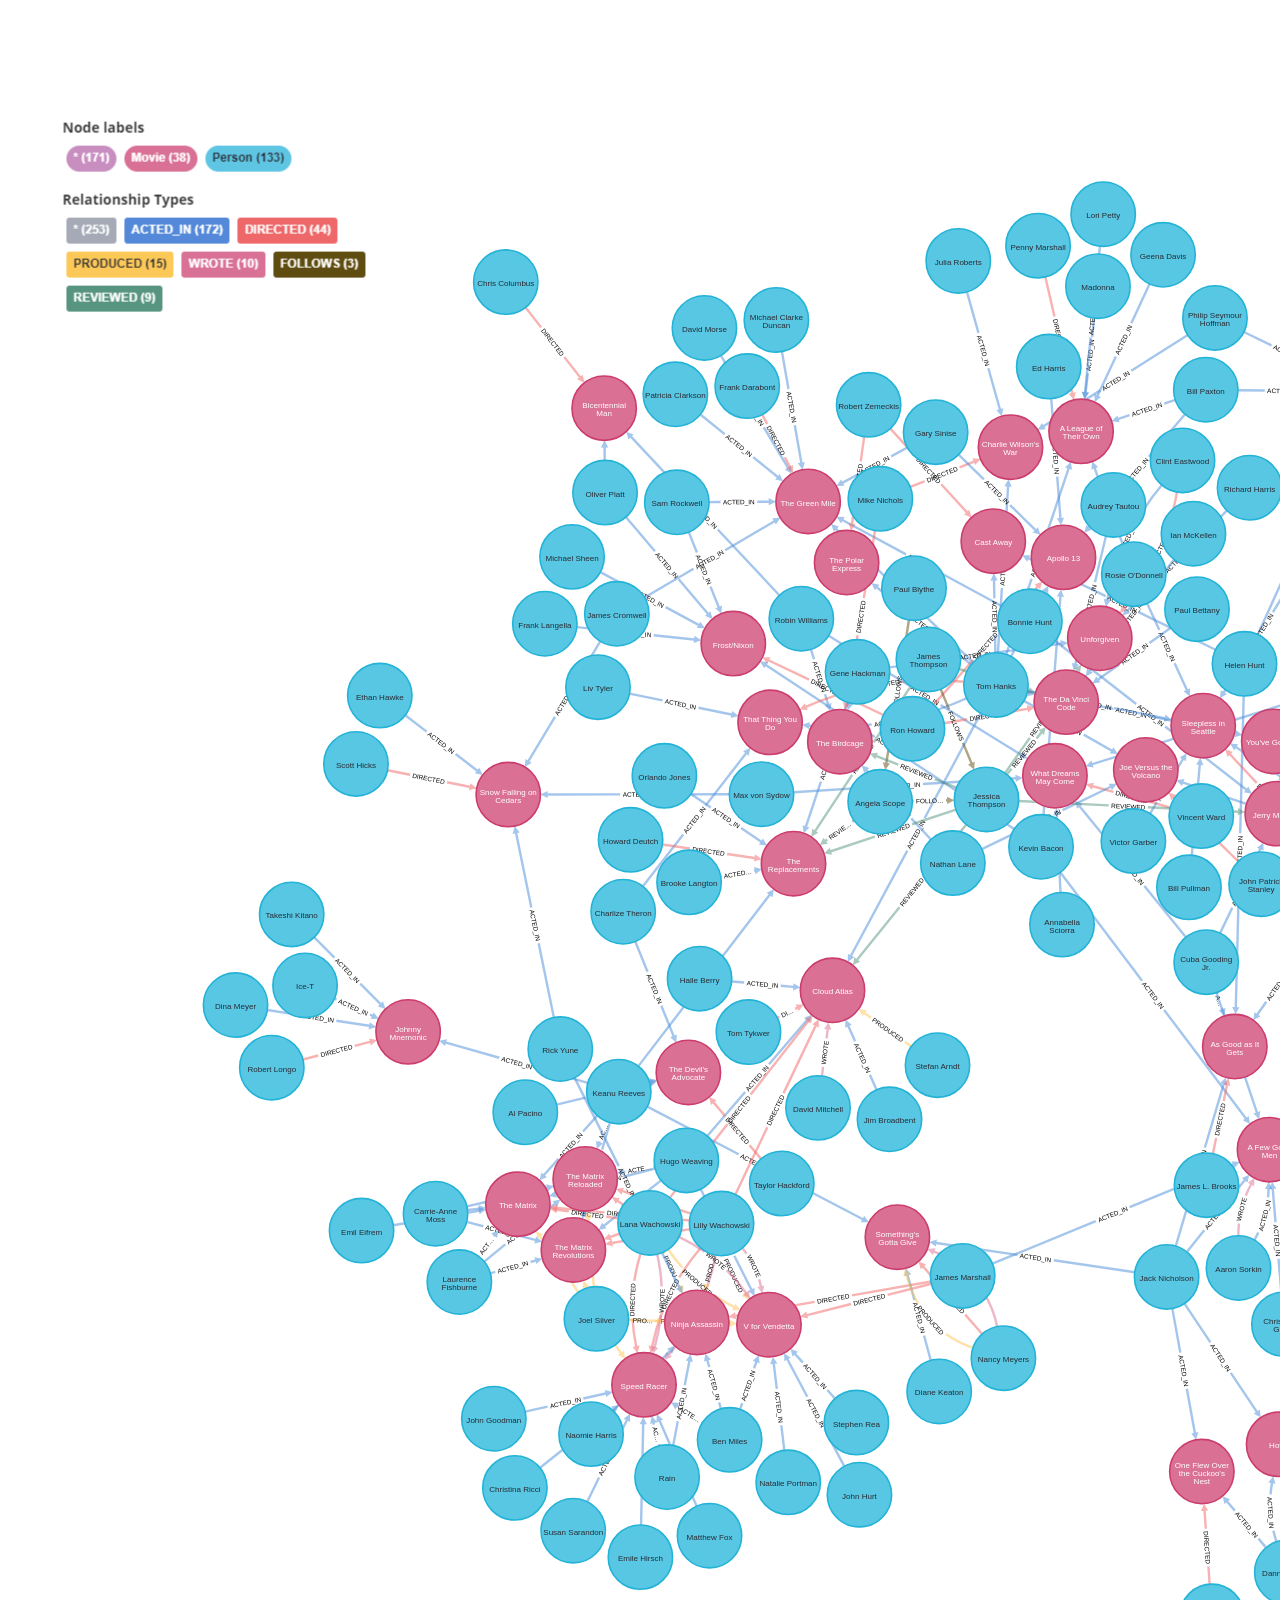
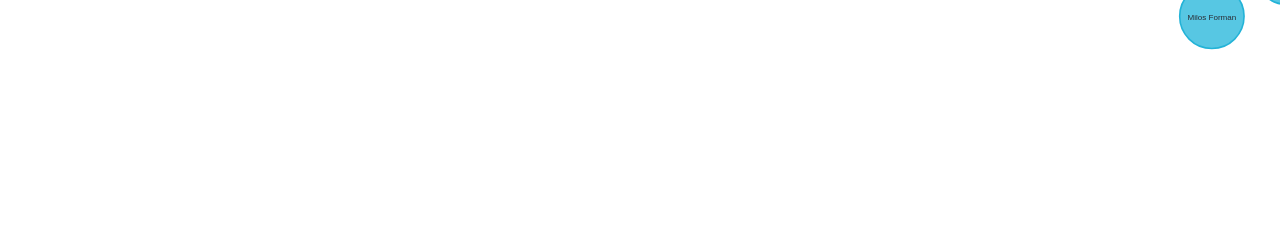
==== commit b57622ca: "Add files via upload" ====
--- a/graph.html
+++ b/graph.html
@@ -3,7 +3,7 @@
   <head>
     <meta charset="utf-8">
     <meta name="viewport" content="width=device-width, initial-scale=1.0">
-    <title>Neo4j Graph Visualization</title>
+    <title>Movie DB</title>
 	<style>
 .tooltipster-fall,.tooltipster-grow.tooltipster-show{-webkit-transition-timing-function:cubic-bezier(.175,.885,.32,1);-moz-transition-timing-function:cubic-bezier(.175,.885,.32,1.15);-ms-transition-timing-function:cubic-bezier(.175,.885,.32,1.15);-o-transition-timing-function:cubic-bezier(.175,.885,.32,1.15)}.tooltipster-base{display:flex;pointer-events:none;position:absolute}.tooltipster-box{flex:1 1 auto}.tooltipster-content{box-sizing:border-box;max-height:100%;max-width:100%;overflow:auto}.tooltipster-ruler{bottom:0;left:0;overflow:hidden;position:fixed;right:0;top:0;visibility:hidden}.tooltipster-fade{opacity:0;-webkit-transition-property:opacity;-moz-transition-property:opacity;-o-transition-property:opacity;-ms-transition-property:opacity;transition-property:opacity}.tooltipster-fade.tooltipster-show{opacity:1}.tooltipster-grow{-webkit-transform:scale(0,0);-moz-transform:scale(0,0);-o-transform:scale(0,0);-ms-transform:scale(0,0);transform:scale(0,0);-webkit-transition-property:-webkit-transform;-moz-transition-property:-moz-transform;-o-transition-property:-o-transform;-ms-transition-property:-ms-transform;transition-property:transform;-webkit-backface-visibility:hidden}.tooltipster-grow.tooltipster-show{-webkit-transform:scale(1,1);-moz-transform:scale(1,1);-o-transform:scale(1,1);-ms-transform:scale(1,1);transform:scale(1,1);-webkit-transition-timing-function:cubic-bezier(.175,.885,.32,1.15);transition-timing-function:cubic-bezier(.175,.885,.32,1.15)}.tooltipster-swing{opacity:0;-webkit-transform:rotateZ(4deg);-moz-transform:rotateZ(4deg);-o-transform:rotateZ(4deg);-ms-transform:rotateZ(4deg);transform:rotateZ(4deg);-webkit-transition-property:-webkit-transform,opacity;-moz-transition-property:-moz-transform;-o-transition-property:-o-transform;-ms-transition-property:-ms-transform;transition-property:transform}.tooltipster-swing.tooltipster-show{opacity:1;-webkit-transform:rotateZ(0);-moz-transform:rotateZ(0);-o-transform:rotateZ(0);-ms-transform:rotateZ(0);transform:rotateZ(0);-webkit-transition-timing-function:cubic-bezier(.23,.635,.495,1);-webkit-transition-timing-function:cubic-bezier(.23,.635,.495,2.4);-moz-transition-timing-function:cubic-bezier(.23,.635,.495,2.4);-ms-transition-timing-function:cubic-bezier(.23,.635,.495,2.4);-o-transition-timing-function:cubic-bezier(.23,.635,.495,2.4);transition-timing-function:cubic-bezier(.23,.635,.495,2.4)}.tooltipster-fall{-webkit-transition-property:top;-moz-transition-property:top;-o-transition-property:top;-ms-transition-property:top;transition-property:top;-webkit-transition-timing-function:cubic-bezier(.175,.885,.32,1.15);transition-timing-function:cubic-bezier(.175,.885,.32,1.15)}.tooltipster-fall.tooltipster-initial{top:0!important}.tooltipster-fall.tooltipster-dying{-webkit-transition-property:all;-moz-transition-property:all;-o-transition-property:all;-ms-transition-property:all;transition-property:all;top:0!important;opacity:0}.tooltipster-slide{-webkit-transition-property:left;-moz-transition-property:left;-o-transition-property:left;-ms-transition-property:left;transition-property:left;-webkit-transition-timing-function:cubic-bezier(.175,.885,.32,1);-webkit-transition-timing-function:cubic-bezier(.175,.885,.32,1.15);-moz-transition-timing-function:cubic-bezier(.175,.885,.32,1.15);-ms-transition-timing-function:cubic-bezier(.175,.885,.32,1.15);-o-transition-timing-function:cubic-bezier(.175,.885,.32,1.15);transition-timing-function:cubic-bezier(.175,.885,.32,1.15)}.tooltipster-slide.tooltipster-initial{left:-40px!important}.tooltipster-slide.tooltipster-dying{-webkit-transition-property:all;-moz-transition-property:all;-o-transition-property:all;-ms-transition-property:all;transition-property:all;left:0!important;opacity:0}@keyframes tooltipster-fading{0%{opacity:0}100%{opacity:1}}.tooltipster-update-fade{animation:tooltipster-fading .4s}@keyframes tooltipster-rotating{25%{transform:rotate(-2deg)}75%{transform:rotate(2deg)}100%{transform:rotate(0)}}.tooltipster-update-rotate{animation:tooltipster-rotating .6s}@keyframes tooltipster-scaling{50%{transform:scale(1.1)}100%{transform:scale(1)}}.tooltipster-update-scale{animation:tooltipster-scaling .6s}.tooltipster-sidetip .tooltipster-box{background:#565656;border:2px solid #000;border-radius:4px}.tooltipster-sidetip.tooltipster-bottom .tooltipster-box{margin-top:8px}.tooltipster-sidetip.tooltipster-left .tooltipster-box{margin-right:8px}.tooltipster-sidetip.tooltipster-right .tooltipster-box{margin-left:8px}.tooltipster-sidetip.tooltipster-top .tooltipster-box{margin-bottom:8px}.tooltipster-sidetip .tooltipster-content{color:#fff;line-height:18px;padding:6px 14px}.tooltipster-sidetip .tooltipster-arrow{overflow:hidden;position:absolute}.tooltipster-sidetip.tooltipster-bottom .tooltipster-arrow{height:10px;margin-left:-10px;top:0;width:20px}.tooltipster-sidetip.tooltipster-left .tooltipster-arrow{height:20px;margin-top:-10px;right:0;top:0;width:10px}.tooltipster-sidetip.tooltipster-right .tooltipster-arrow{height:20px;margin-top:-10px;left:0;top:0;width:10px}.tooltipster-sidetip.tooltipster-top .tooltipster-arrow{bottom:0;height:10px;margin-left:-10px;width:20px}.tooltipster-sidetip .tooltipster-arrow-background,.tooltipster-sidetip .tooltipster-arrow-border{height:0;position:absolute;width:0}.tooltipster-sidetip .tooltipster-arrow-background{border:10px solid transparent}.tooltipster-sidetip.tooltipster-bottom .tooltipster-arrow-background{border-bottom-color:#565656;left:0;top:3px}.tooltipster-sidetip.tooltipster-left .tooltipster-arrow-background{border-left-color:#565656;left:-3px;top:0}.tooltipster-sidetip.tooltipster-right .tooltipster-arrow-background{border-right-color:#565656;left:3px;top:0}.tooltipster-sidetip.tooltipster-top .tooltipster-arrow-background{border-top-color:#565656;left:0;top:-3px}.tooltipster-sidetip .tooltipster-arrow-border{border:10px solid transparent;left:0;top:0}.tooltipster-sidetip.tooltipster-bottom .tooltipster-arrow-border{border-bottom-color:#000}.tooltipster-sidetip.tooltipster-left .tooltipster-arrow-border{border-left-color:#000}.tooltipster-sidetip.tooltipster-right .tooltipster-arrow-border{border-right-color:#000}.tooltipster-sidetip.tooltipster-top .tooltipster-arrow-border{border-top-color:#000}.tooltipster-sidetip .tooltipster-arrow-uncropped{position:relative}.tooltipster-sidetip.tooltipster-bottom .tooltipster-arrow-uncropped{top:-10px}.tooltipster-sidetip.tooltipster-right .tooltipster-arrow-uncropped{left:-10px}
 		
@@ -121,9 +121,9 @@
 	} // move_svg
 	
 	function zoom_svg(e, delta) {
-		
+		return;
 		dragable = true;
-		if (!touch_event && svgele) {
+		if (svgele) {
 			$(".tooltipster-base").remove();
 			let svg_width = parseFloat(svgele.getAttribute("width"));
 			let svg_height = parseFloat(svgele.getAttribute("height"));
@@ -281,7 +281,7 @@
 	</noscript>
   </head>
   <body>
-<svg xmlns="http://www.w3.org/2000/svg" width="2048.793701171875" height="1830.5595703125" viewBox="-962.35009765625 -717.17431640625 2048.793701171875 1830.5595703125"><desc>Created using Neo4j (http://www.neo4j.com/)</desc><g class="layer relationships"><g class="relationship" transform="translate(-442.03474487376866 417.3185644801277) rotate(387.58513988244715)"><path class="outline" fill="#4C8EDA" stroke="none" d="M 40 1.5 L 168.04505243032622 1.5 L 168.04505243032622 -1.5 L 40 -1.5 Z M 213.60755243032622 1.5 L 341.65260486065245 1.5 L 341.65260486065245 4.5 L 350.65260486065245 0 L 341.65260486065245 -4.5 L 341.65260486065245 -1.5 L 213.60755243032622 -1.5 Z"/><text text-anchor="middle" pointer-events="none" font-size="8px" fill="#000000" x="190.82630243032622" y="3" font-family="sans-serif">ACTED_IN</text></g><g class="relationship" transform="translate(-442.03474487376866 417.3185644801277) rotate(307.474171911132)"><path class="outline" fill="#4C8EDA" stroke="none" d="M 40 1.5 L 151.19467775306157 1.5 L 151.19467775306157 -1.5 L 40 -1.5 Z M 196.75717775306157 1.5 L 307.95185550612314 1.5 L 307.95185550612314 4.5 L 316.95185550612314 0 L 307.95185550612314 -4.5 L 307.95185550612314 -1.5 L 196.75717775306157 -1.5 Z"/><text text-anchor="middle" pointer-events="none" font-size="8px" fill="#000000" x="173.97592775306157" y="3" font-family="sans-serif">ACTED_IN</text></g><g class="relationship" transform="translate(-442.03474487376866 417.3185644801277) rotate(195.84367910726496)"><path class="outline" fill="#4C8EDA" stroke="none" d="M 40 1.5 L 108.80381290498232 1.5 L 108.80381290498232 -1.5 L 40 -1.5 Z M 154.36631290498232 1.5 L 223.17012580996465 1.5 L 223.17012580996465 4.5 L 232.17012580996465 0 L 223.17012580996465 -4.5 L 223.17012580996465 -1.5 L 154.36631290498232 -1.5 Z"/><text text-anchor="middle" pointer-events="none" font-size="8px" fill="#000000" x="131.58506290498232" y="3" transform="rotate(180 131.58506290498232 0)" font-family="sans-serif">ACTED_IN</text></g><g class="relationship" transform="translate(-442.03474487376866 417.3185644801277) rotate(344.5675237614055)"><path class="outline" fill="#4C8EDA" stroke="none" d="M 40 1.5 L 40.34768604804041 1.5 L 40.34768604804041 -1.5 L 40 -1.5 Z M 40.34768604804041 1.5 L 40.69537209608082 1.5 L 40.69537209608082 4.5 L 49.69537209608082 0 L 40.69537209608082 -4.5 L 40.69537209608082 -1.5 L 40.34768604804041 -1.5 Z"/></g><g class="relationship" transform="translate(-442.03474487376866 417.3185644801277) rotate(466.0026923611857)"><path class="outline" fill="#4C8EDA" stroke="none" d="M 40 1.5 L 75.04940326694059 1.5 L 75.04940326694059 -1.5 L 40 -1.5 Z M 120.61190326694059 1.5 L 155.66130653388117 1.5 L 155.66130653388117 4.5 L 164.66130653388117 0 L 155.66130653388117 -4.5 L 155.66130653388117 -1.5 L 120.61190326694059 -1.5 Z"/><text text-anchor="middle" pointer-events="none" font-size="8px" fill="#000000" x="97.83065326694059" y="3" transform="rotate(180 97.83065326694059 0)" font-family="sans-serif">ACTED_IN</text></g><g class="relationship" transform="translate(-442.03474487376866 417.3185644801277) rotate(471.03113519559986)"><path class="outline" fill="#4C8EDA" stroke="none" d="M 40 1.5 L 41.08454125905702 1.5 L 41.08454125905702 -1.5 L 40 -1.5 Z M 66.19782250905702 1.5 L 67.28236376811404 1.5 L 67.28236376811404 4.5 L 76.28236376811404 0 L 67.28236376811404 -4.5 L 67.28236376811404 -1.5 L 66.19782250905702 -1.5 Z"/><text text-anchor="middle" pointer-events="none" font-size="8px" fill="#000000" x="53.64118188405702" y="3" transform="rotate(180 53.64118188405702 0)" font-family="sans-serif">AC…</text></g><g class="relationship" transform="translate(-442.03474487376866 417.3185644801277) rotate(491.88894412117145)"><path class="outline" fill="#4C8EDA" stroke="none" d="M 40 1.5 L 66.62765949923968 1.5 L 66.62765949923968 -1.5 L 40 -1.5 Z M 112.19015949923968 1.5 L 138.81781899847937 1.5 L 138.81781899847937 4.5 L 147.81781899847937 0 L 138.81781899847937 -4.5 L 138.81781899847937 -1.5 L 112.19015949923968 -1.5 Z"/><text text-anchor="middle" pointer-events="none" font-size="8px" fill="#000000" x="89.40890949923968" y="3" transform="rotate(180 89.40890949923968 0)" font-family="sans-serif">ACTED_IN</text></g><g class="relationship" transform="translate(-669.7748520402199 568.9857388551532) rotate(374.737124790526)"><path class="outline" fill="#4C8EDA" stroke="none" d="M 40 1.5 L 61.29180721533591 1.5 L 61.29180721533591 -1.5 L 40 -1.5 Z M 106.85430721533591 1.5 L 128.14611443067182 1.5 L 128.14611443067182 4.5 L 137.14611443067182 0 L 128.14611443067182 -4.5 L 128.14611443067182 -1.5 L 106.85430721533591 -1.5 Z"/><text text-anchor="middle" pointer-events="none" font-size="8px" fill="#000000" x="84.07305721533591" y="3" font-family="sans-serif">ACTED_IN</text></g><g class="relationship" transform="translate(-669.7748520402199 568.9857388551532) rotate(346.9452446809066)"><path class="outline" fill="#4C8EDA" stroke="none" d="M 40 1.5 L 68.19088586080638 1.5 L 68.19088586080638 -1.5 L 40 -1.5 Z M 113.75338586080638 1.5 L 141.94427172161275 1.5 L 141.94427172161275 4.5 L 150.94427172161275 0 L 141.94427172161275 -4.5 L 141.94427172161275 -1.5 L 113.75338586080638 -1.5 Z"/><text text-anchor="middle" pointer-events="none" font-size="8px" fill="#000000" x="90.97213586080638" y="3" font-family="sans-serif">ACTED_IN</text></g><g class="relationship" transform="translate(-669.7748520402199 568.9857388551532) rotate(353.3959688388243)"><path class="outline" fill="#4C8EDA" stroke="none" d="M 40 1.5 L 47.00990011158217 1.5 L 47.00990011158217 -1.5 L 40 -1.5 Z M 47.00990011158217 1.5 L 54.01980022316434 1.5 L 54.01980022316434 4.5 L 63.01980022316434 0 L 54.01980022316434 -4.5 L 54.01980022316434 -1.5 L 47.00990011158217 -1.5 Z"/></g><g class="relationship" transform="translate(-640.1838738414701 653.9308681353049) rotate(344.28349616847163)"><path class="outline" fill="#4C8EDA" stroke="none" d="M 40 1.5 L 46.33476755208697 1.5 L 46.33476755208697 -1.5 L 40 -1.5 Z M 91.89726755208697 1.5 L 98.23203510417395 1.5 L 98.23203510417395 4.5 L 107.23203510417395 0 L 98.23203510417395 -4.5 L 98.23203510417395 -1.5 L 91.89726755208697 -1.5 Z"/><text text-anchor="middle" pointer-events="none" font-size="8px" fill="#000000" x="69.11601755208697" y="3" font-family="sans-serif">ACTED_IN</text></g><g class="relationship" transform="translate(-640.1838738414701 653.9308681353049) rotate(320.6892195464726)"><path class="outline" fill="#4C8EDA" stroke="none" d="M 40 1.5 L 73.80057799905336 1.5 L 73.80057799905336 -1.5 L 40 -1.5 Z M 119.36307799905336 1.5 L 153.16365599810672 1.5 L 153.16365599810672 4.5 L 162.16365599810672 0 L 153.16365599810672 -4.5 L 153.16365599810672 -1.5 L 119.36307799905336 -1.5 Z"/><text text-anchor="middle" pointer-events="none" font-size="8px" fill="#000000" x="96.58182799905336" y="3" font-family="sans-serif">ACTED_IN</text></g><g class="relationship" transform="translate(-640.1838738414701 653.9308681353049) rotate(306.9268343442223)"><path class="outline" fill="#4C8EDA" stroke="none" d="M 40 1.5 L 41.04085825534316 1.5 L 41.04085825534316 -1.5 L 40 -1.5 Z M 71.04085825534315 1.5 L 72.08171651068632 1.5 L 72.08171651068632 4.5 L 81.08171651068632 0 L 72.08171651068632 -4.5 L 72.08171651068632 -1.5 L 71.04085825534315 -1.5 Z"/><text text-anchor="middle" pointer-events="none" font-size="8px" fill="#000000" x="56.04085825534316" y="3" font-family="sans-serif">ACT…</text></g><g class="relationship" transform="translate(-358.0754367357286 502.7967749739767) rotate(310.6591489201492)"><path class="outline" fill="#4C8EDA" stroke="none" d="M 40 1.5 L 112.10877797995886 1.5 L 112.10877797995886 -1.5 L 40 -1.5 Z M 157.67127797995886 1.5 L 229.78005595991772 1.5 L 229.78005595991772 4.5 L 238.78005595991772 0 L 229.78005595991772 -4.5 L 229.78005595991772 -1.5 L 157.67127797995886 -1.5 Z"/><text text-anchor="middle" pointer-events="none" font-size="8px" fill="#000000" x="134.89002797995886" y="3" font-family="sans-serif">ACTED_IN</text></g><g class="relationship" transform="translate(-358.0754367357286 502.7967749739767) rotate(423.2991193644498)"><path class="outline" fill="#4C8EDA" stroke="none" d="M 40 1.5 L 86.99202857983792 1.5 L 86.99202857983792 -1.5 L 40 -1.5 Z M 132.55452857983792 1.5 L 179.54655715967584 1.5 L 179.54655715967584 4.5 L 188.54655715967584 0 L 179.54655715967584 -4.5 L 179.54655715967584 -1.5 L 132.55452857983792 -1.5 Z"/><text text-anchor="middle" pointer-events="none" font-size="8px" fill="#000000" x="109.77327857983792" y="3" font-family="sans-serif">ACTED_IN</text></g><g class="relationship" transform="translate(-358.0754367357286 502.7967749739767) rotate(501.60307859908323)"><path class="outline" fill="#4C8EDA" stroke="none" d="M 40 1.5 L 62.27856114891864 1.5 L 62.27856114891864 -1.5 L 40 -1.5 Z M 107.84106114891864 1.5 L 130.11962229783728 1.5 L 130.11962229783728 4.5 L 139.11962229783728 0 L 130.11962229783728 -4.5 L 130.11962229783728 -1.5 L 107.84106114891864 -1.5 Z"/><text text-anchor="middle" pointer-events="none" font-size="8px" fill="#000000" x="85.05981114891864" y="3" transform="rotate(180 85.05981114891864 0)" font-family="sans-serif">ACTED_IN</text></g><g class="relationship" transform="translate(-358.0754367357286 502.7967749739767) rotate(529.6045842328798)"><path class="outline" fill="#4C8EDA" stroke="none" d="M 40 1.5 L 41.72587369131417 1.5 L 41.72587369131417 -1.5 L 40 -1.5 Z M 77.06181119131418 1.5 L 78.78768488262834 1.5 L 78.78768488262834 4.5 L 87.78768488262834 0 L 78.78768488262834 -4.5 L 78.78768488262834 -1.5 L 77.06181119131418 -1.5 Z"/><text text-anchor="middle" pointer-events="none" font-size="8px" fill="#000000" x="59.39384244131417" y="3" transform="rotate(180 59.39384244131417 0)" font-family="sans-serif">ACTE…</text></g><g class="relationship" transform="translate(-358.0754367357286 502.7967749739767) rotate(525.4497454754548)"><path class="outline" fill="#4C8EDA" stroke="none" d="M 40 1.5 L 80.868973345217 1.5 L 80.868973345217 -1.5 L 40 -1.5 Z M 126.431473345217 1.5 L 167.300446690434 1.5 L 167.300446690434 4.5 L 176.300446690434 0 L 167.300446690434 -4.5 L 167.300446690434 -1.5 L 126.431473345217 -1.5 Z"/><text text-anchor="middle" pointer-events="none" font-size="8px" fill="#000000" x="103.650223345217" y="3" transform="rotate(180 103.650223345217 0)" font-family="sans-serif">ACTED_IN</text></g><g class="relationship" transform="translate(-314.3025016374296 581.1921103889732) rotate(475.6719556529263)"><path class="outline" fill="#F16667" stroke="none" d="M 38.24880448390895,11.801650543534432 L 39.025261619216515,8.903873064667227 A 271.98406834634267 271.98406834634267 0 0 0 83.40207839353442,16.92421967152464 L 83.11510011311857,19.910462037202507 A 274.98406834634267 274.98406834634267 0 0 1 38.24880448390895,11.801650543534432 Z M 130.20278906919606,20.385012106397227 L 129.9760537089718,17.393592530940822 A 271.98406834634267 271.98406834634267 0 0 0 174.5054988314855,10.26924387323611 L 173.78760111686395,7.356406275404545 L 183.60296048229097,9.571969528287257 L 175.9412942607286,16.09491906889924 L 175.22339654610704,13.182081471067676 A 274.98406834634267 274.98406834634267 0 0 1 130.20278906919606,20.385012106397227"/><text text-anchor="middle" pointer-events="none" font-size="8px" fill="#000000" x="106.6638840132784" y="22.65761814113492" transform="rotate(180 106.6638840132784 19.65761814113492)" font-family="sans-serif">DIRECTED</text></g><g class="relationship" transform="translate(-314.3025016374296 581.1921103889732) rotate(424.89968750485224)"><path class="outline" fill="#FFC454" stroke="none" d="M 38.24880448390895,11.801650543534432 L 39.025261619216515,8.903873064667227 A 106.40469406254806 106.40469406254806 0 0 0 39.65047989164607,9.069364918738643 L 38.89165031341025,11.971808315463974 A 109.40469406254806 109.40469406254806 0 0 1 38.24880448390895,11.801650543534432 Z M 90.88393533464485,12.792388680319164 L 90.21707786718106,9.867444045272578 A 106.40469406254806 106.40469406254806 0 0 0 90.84720726676981,9.721765008627886 L 90.16258377671255,6.800927684013278 L 99.95203098564227,9.128313200763422 L 92.21645424688433,15.563439657857103 L 91.53183075682706,12.642602333242495 A 109.40469406254806 109.40469406254806 0 0 1 90.88393533464485,12.792388680319164"/><text text-anchor="middle" pointer-events="none" font-size="8px" fill="#000000" x="64.86200399789043" y="17.016088362030374" font-family="sans-serif">PRODUCED</text></g><g class="relationship" transform="translate(-314.3025016374296 581.1921103889732) rotate(475.6719556529263)"><path class="outline" fill="#DA7194" stroke="none" d="M 38.24880448390895,-11.801650543534432 L 39.025261619216515,-8.903873064667227 A 271.98406834634267 271.98406834634267 0 0 1 88.90982832304645,-17.397078598265153 L 88.68360084281164,-20.388536625245735 A 274.98406834634267 274.98406834634267 0 0 0 38.24880448390895,-11.801650543534432 Z M 124.62578426817696,-20.750762209249814 L 124.45989248519581,-17.755352401504098 A 271.98406834634267 271.98406834634267 0 0 1 174.5054988314855,-10.26924387323611 L 173.78760111686395,-7.356406275404545 L 183.60296048229097,-9.571969528287257 L 175.9412942607286,-16.09491906889924 L 175.22339654610704,-13.182081471067676 A 274.98406834634267 274.98406834634267 0 0 0 124.62578426817696,-20.750762209249814"/><text text-anchor="middle" pointer-events="none" font-size="8px" fill="#000000" x="106.66388401327832" y="-16.65761814113492" transform="rotate(180 106.66388401327832 -19.65761814113492)" font-family="sans-serif">WROTE</text></g><g class="relationship" transform="translate(-314.3025016374296 581.1921103889732) rotate(424.89968750485224)"><path class="outline" fill="#DA7194" stroke="none" d="M 38.24880448390895,-11.801650543534432 L 39.025261619216515,-8.903873064667227 A 106.40469406254806 106.40469406254806 0 0 1 47.35347035284133,-10.780852600334484 L 46.81182077392021,-13.731550099851262 A 109.40469406254806 109.40469406254806 0 0 0 38.24880448390895,-11.801650543534432 Z M 82.91217639872163,-14.301312382426502 L 82.46391354470374,-11.334991359052978 A 106.40469406254806 106.40469406254806 0 0 1 90.84720726676981,-9.721765008627886 L 90.16258377671255,-6.800927684013278 L 99.95203098564227,-9.128313200763422 L 92.21645424688433,-15.563439657857103 L 91.53183075682706,-12.642602333242495 A 109.40469406254806 109.40469406254806 0 0 0 82.91217639872163,-14.301312382426502"/><text text-anchor="middle" pointer-events="none" font-size="8px" fill="#000000" x="64.86200399789043" y="-11.016088362030374" font-family="sans-serif">WROTE</text></g><g class="relationship" transform="translate(-314.3025016374296 581.1921103889732) rotate(464.051763760477)"><path class="outline" fill="#FFC454" stroke="none" d="M 40 1.5 L 40.34625897978022 1.5 L 40.34625897978022 -1.5 L 40 -1.5 Z M 77.45954022978022 1.5 L 77.80579920956043 1.5 L 77.80579920956043 4.5 L 86.80579920956043 0 L 77.80579920956043 -4.5 L 77.80579920956043 -1.5 L 77.45954022978022 -1.5 Z"/><text text-anchor="middle" pointer-events="none" font-size="8px" fill="#000000" x="58.90289960478022" y="3" transform="rotate(180 58.90289960478022 0)" font-family="sans-serif">PROD…</text></g><g class="relationship" transform="translate(-314.3025016374296 581.1921103889732) rotate(295.43617254379143)"><path class="outline" fill="#F16667" stroke="none" d="M 40 1.5 L 132.5513571428152 1.5 L 132.5513571428152 -1.5 L 40 -1.5 Z M 179.4419821428152 1.5 L 271.9933392856304 1.5 L 271.9933392856304 4.5 L 280.9933392856304 0 L 271.9933392856304 -4.5 L 271.9933392856304 -1.5 L 179.4419821428152 -1.5 Z"/><text text-anchor="middle" pointer-events="none" font-size="8px" fill="#000000" x="155.9966696428152" y="3" font-family="sans-serif">DIRECTED</text></g><g class="relationship" transform="translate(-314.3025016374296 581.1921103889732) rotate(529.8836888504288)"><path class="outline" fill="#F16667" stroke="none" d="M 40 1.5 L 65.5856883289753 1.5 L 65.5856883289753 -1.5 L 40 -1.5 Z M 112.4763133289753 1.5 L 138.0620016579506 1.5 L 138.0620016579506 4.5 L 147.0620016579506 0 L 138.0620016579506 -4.5 L 138.0620016579506 -1.5 L 112.4763133289753 -1.5 Z"/><text text-anchor="middle" pointer-events="none" font-size="8px" fill="#000000" x="89.0310008289753" y="3" transform="rotate(180 89.0310008289753 0)" font-family="sans-serif">DIRECTED</text></g><g class="relationship" transform="translate(-314.3025016374296 581.1921103889732) rotate(198.0841718768154)"><path class="outline" fill="#F16667" stroke="none" d="M 40 1.5 L 61.18935532516252 1.5 L 61.18935532516252 -1.5 L 40 -1.5 Z M 108.07998032516252 1.5 L 129.26933565032505 1.5 L 129.26933565032505 4.5 L 138.26933565032505 0 L 129.26933565032505 -4.5 L 129.26933565032505 -1.5 L 108.07998032516252 -1.5 Z"/><text text-anchor="middle" pointer-events="none" font-size="8px" fill="#000000" x="84.63466782516252" y="3" transform="rotate(180 84.63466782516252 0)" font-family="sans-serif">DIRECTED</text></g><g class="relationship" transform="translate(-314.3025016374296 581.1921103889732) rotate(185.42825767880652)"><path class="outline" fill="#F16667" stroke="none" d="M 40 1.5 L 99.19290765114532 1.5 L 99.19290765114532 -1.5 L 40 -1.5 Z M 146.08353265114533 1.5 L 205.27644030229064 1.5 L 205.27644030229064 4.5 L 214.27644030229064 0 L 205.27644030229064 -4.5 L 205.27644030229064 -1.5 L 146.08353265114533 -1.5 Z"/><text text-anchor="middle" pointer-events="none" font-size="8px" fill="#000000" x="122.63822015114532" y="3" transform="rotate(180 122.63822015114532 0)" font-family="sans-serif">DIRECTED</text></g><g class="relationship" transform="translate(-403.23062609387773 580.4910807992835) rotate(452.1171007173083)"><path class="outline" fill="#F16667" stroke="none" d="M 38.24880448390895,11.801650543534432 L 39.025261619216515,8.903873064667227 A 230.45580873381445 230.45580873381445 0 0 0 72.87610561989337,15.308235220161379 L 72.5403079435944,18.289382636944424 A 233.45580873381445 233.45580873381445 0 0 1 38.24880448390895,11.801650543534432 Z M 119.65094697333997,18.811907400794155 L 119.38135419970422,15.824045332959798 A 230.45580873381445 230.45580873381445 0 0 0 153.36592026765544,10.172075468395533 L 152.65392728391427,7.257788936308588 L 162.46477635578685,9.493239783215511 L 154.78990623513775,16.00064853256942 L 154.07791325139658,13.086362000482477 A 233.45580873381445 233.45580873381445 0 0 1 119.65094697333997,18.811907400794155"/><text text-anchor="middle" pointer-events="none" font-size="8px" fill="#000000" x="96.09904857924911" y="21.242198037242815" transform="rotate(180 96.09904857924911 18.242198037242815)" font-family="sans-serif">DIRECTED</text></g><g class="relationship" transform="translate(-403.23062609387773 580.4910807992835) rotate(400.54621863768045)"><path class="outline" fill="#FFC454" stroke="none" d="M 38.24880448390895,11.801650543534432 L 39.025261619216515,8.903873064667227 A 217.1412787025276 217.1412787025276 0 0 0 67.10344659615134,14.474024904408566 L 66.71491457316753,17.44875898783789 A 220.1412787025276 220.1412787025276 0 0 1 38.24880448390895,11.801650543534432 Z M 118.72623669627792,18.04480804635307 L 118.40597858553956,15.061951237435437 A 217.1412787025276 217.1412787025276 0 0 0 146.60444040932381,10.136729020182184 L 145.89459545458772,7.2219185391670475 L 155.7037943297373,9.464599396481429 L 148.02413031879604,15.966349982212458 L 147.31428536405994,13.051539501197322 A 220.1412787025276 220.1412787025276 0 0 1 118.72623669627792,18.04480804635307"/><text text-anchor="middle" pointer-events="none" font-size="8px" fill="#000000" x="92.7200984020189" y="20.788426907907308" font-family="sans-serif">PRODUCED</text></g><g class="relationship" transform="translate(-403.23062609387773 580.4910807992835) rotate(400.54621863768045)"><path class="outline" fill="#DA7194" stroke="none" d="M 38.24880448390895,-11.801650543534432 L 39.025261619216515,-8.903873064667227 A 217.1412787025276 217.1412787025276 0 0 1 75.00257628802441,-15.359019829201713 L 74.72317777119484,-18.345980905076914 A 220.1412787025276 220.1412787025276 0 0 0 38.24880448390895,-11.801650543534432 Z M 110.69951509113048,-18.75826925140305 L 110.48864203056247,-15.765689669783427 A 217.1412787025276 217.1412787025276 0 0 1 146.60444040932381,-10.136729020182184 L 145.89459545458772,-7.2219185391670475 L 155.7037943297373,-9.464599396481429 L 148.02413031879604,-15.966349982212458 L 147.31428536405994,-13.051539501197322 A 220.1412787025276 220.1412787025276 0 0 0 110.69951509113048,-18.75826925140305"/><text text-anchor="middle" pointer-events="none" font-size="8px" fill="#000000" x="92.72009840201892" y="-14.788426907907308" font-family="sans-serif">WROTE</text></g><g class="relationship" transform="translate(-403.23062609387773 580.4910807992835) rotate(452.1171007173083)"><path class="outline" fill="#DA7194" stroke="none" d="M 38.24880448390895,-11.801650543534432 L 39.025261619216515,-8.903873064667227 A 230.45580873381445 230.45580873381445 0 0 1 78.3709291923436,-15.860586711936065 L 78.10666137162917,-18.848924463753093 A 233.45580873381445 233.45580873381445 0 0 0 38.24880448390895,-11.801650543534432 Z M 114.07355220162273,-19.247849027809337 L 113.87563116922959,-16.254384936670704 A 230.45580873381445 230.45580873381445 0 0 1 153.36592026765544,-10.172075468395533 L 152.65392728391427,-7.257788936308588 L 162.46477635578685,-9.493239783215511 L 154.78990623513775,-16.00064853256942 L 154.07791325139658,-13.086362000482477 A 233.45580873381445 233.45580873381445 0 0 0 114.07355220162273,-19.247849027809337"/><text text-anchor="middle" pointer-events="none" font-size="8px" fill="#000000" x="96.09904857924909" y="-15.242198037242815" transform="rotate(180 96.09904857924909 -18.242198037242815)" font-family="sans-serif">WROTE</text></g><g class="relationship" transform="translate(-403.23062609387773 580.4910807992835) rotate(308.1065101964429)"><path class="outline" fill="#F16667" stroke="none" d="M 40 1.5 L 155.8070683041545 1.5 L 155.8070683041545 -1.5 L 40 -1.5 Z M 202.6976933041545 1.5 L 318.504761608309 1.5 L 318.504761608309 4.5 L 327.504761608309 0 L 318.504761608309 -4.5 L 318.504761608309 -1.5 L 202.6976933041545 -1.5 Z"/><text text-anchor="middle" pointer-events="none" font-size="8px" fill="#000000" x="179.2523808041545" y="3" font-family="sans-serif">DIRECTED</text></g><g class="relationship" transform="translate(-403.23062609387773 580.4910807992835) rotate(424.8283512428631)"><path class="outline" fill="#FFC454" stroke="none" d="M 40 1.5 L 42.40123220772202 1.5 L 42.40123220772202 -1.5 L 40 -1.5 Z M 85.29185720772202 1.5 L 87.69308941544404 1.5 L 87.69308941544404 4.5 L 96.69308941544404 0 L 87.69308941544404 -4.5 L 87.69308941544404 -1.5 L 85.29185720772202 -1.5 Z"/><text text-anchor="middle" pointer-events="none" font-size="8px" fill="#000000" x="63.84654470772202" y="3" font-family="sans-serif">PRODU…</text></g><g class="relationship" transform="translate(-403.23062609387773 580.4910807992835) rotate(520.587337360972)"><path class="outline" fill="#F16667" stroke="none" d="M 40 1.5 L 45.98281973299646 1.5 L 45.98281973299646 -1.5 L 40 -1.5 Z M 45.98281973299646 1.5 L 51.96563946599292 1.5 L 51.96563946599292 4.5 L 60.96563946599292 0 L 51.96563946599292 -4.5 L 51.96563946599292 -1.5 L 45.98281973299646 -1.5 Z"/></g><g class="relationship" transform="translate(-403.23062609387773 580.4910807992835) rotate(214.15360693233237)"><path class="outline" fill="#F16667" stroke="none" d="M 40 1.5 L 44.15953426586191 1.5 L 44.15953426586191 -1.5 L 40 -1.5 Z M 44.15953426586191 1.5 L 48.319068531723815 1.5 L 48.319068531723815 4.5 L 57.319068531723815 0 L 48.319068531723815 -4.5 L 48.319068531723815 -1.5 L 44.15953426586191 -1.5 Z"/></g><g class="relationship" transform="translate(-403.23062609387773 580.4910807992835) rotate(188.09421534243165)"><path class="outline" fill="#F16667" stroke="none" d="M 40 1.5 L 54.984845543616245 1.5 L 54.984845543616245 -1.5 L 40 -1.5 Z M 101.87547054361625 1.5 L 116.86031608723249 1.5 L 116.86031608723249 4.5 L 125.86031608723249 0 L 116.86031608723249 -4.5 L 116.86031608723249 -1.5 L 101.87547054361625 -1.5 Z"/><text text-anchor="middle" pointer-events="none" font-size="8px" fill="#000000" x="78.43015804361625" y="3" transform="rotate(180 78.43015804361625 0)" font-family="sans-serif">DIRECTED</text></g><g class="relationship" transform="translate(-469.85715130077625 699.6176375145128) rotate(414.19667753958714)"><path class="outline" fill="#FFC454" stroke="none" d="M 40 1.5 L 46.08873528830974 1.5 L 46.08873528830974 -1.5 L 40 -1.5 Z M 46.08873528830974 1.5 L 52.177470576619484 1.5 L 52.177470576619484 4.5 L 61.177470576619484 0 L 52.177470576619484 -4.5 L 52.177470576619484 -1.5 L 46.08873528830974 -1.5 Z"/></g><g class="relationship" transform="translate(-469.85715130077625 699.6176375145128) rotate(361.9639457096461)"><path class="outline" fill="#FFC454" stroke="none" d="M 40 1.5 L 76.90998590364723 1.5 L 76.90998590364723 -1.5 L 40 -1.5 Z M 128.69123590364723 1.5 L 165.60122180729445 1.5 L 165.60122180729445 4.5 L 174.60122180729445 0 L 165.60122180729445 -4.5 L 165.60122180729445 -1.5 L 128.69123590364723 -1.5 Z"/><text text-anchor="middle" pointer-events="none" font-size="8px" fill="#000000" x="102.80061090364723" y="3" font-family="sans-serif">PRODUCED</text></g><g class="relationship" transform="translate(-469.85715130077625 699.6176375145128) rotate(362.1049787281423)"><path class="outline" fill="#FFC454" stroke="none" d="M 40 1.5 L 42.25735720629524 1.5 L 42.25735720629524 -1.5 L 40 -1.5 Z M 73.59329470629524 1.5 L 75.85065191259048 1.5 L 75.85065191259048 4.5 L 84.85065191259048 0 L 75.85065191259048 -4.5 L 75.85065191259048 -1.5 L 73.59329470629524 -1.5 Z"/><text text-anchor="middle" pointer-events="none" font-size="8px" fill="#000000" x="57.92532595629524" y="3" font-family="sans-serif">PRO…</text></g><g class="relationship" transform="translate(-469.85715130077625 699.6176375145128) rotate(251.51910915433967)"><path class="outline" fill="#FFC454" stroke="none" d="M 40 1.5 L 40.61070979787645 1.5 L 40.61070979787645 -1.5 L 40 -1.5 Z M 40.61070979787645 1.5 L 41.221419595752906 1.5 L 41.221419595752906 4.5 L 50.221419595752906 0 L 41.221419595752906 -4.5 L 41.221419595752906 -1.5 L 40.61070979787645 -1.5 Z"/></g><g class="relationship" transform="translate(-469.85715130077625 699.6176375145128) rotate(265.42364496236047)"><path class="outline" fill="#FFC454" stroke="none" d="M 40 1.5 L 56.76864596181943 1.5 L 56.76864596181943 -1.5 L 40 -1.5 Z M 108.54989596181943 1.5 L 125.31854192363886 1.5 L 125.31854192363886 4.5 L 134.31854192363886 0 L 125.31854192363886 -4.5 L 125.31854192363886 -1.5 L 108.54989596181943 -1.5 Z"/><text text-anchor="middle" pointer-events="none" font-size="8px" fill="#000000" x="82.65927096181943" y="3" transform="rotate(180 82.65927096181943 0)" font-family="sans-serif">PRODUCED</text></g><g class="relationship" transform="translate(-469.85715130077625 699.6176375145128) rotate(235.59358155627444)"><path class="outline" fill="#FFC454" stroke="none" d="M 40 1.5 L 55.95557574355263 1.5 L 55.95557574355263 -1.5 L 40 -1.5 Z M 107.73682574355263 1.5 L 123.69240148710526 1.5 L 123.69240148710526 4.5 L 132.69240148710526 0 L 123.69240148710526 -4.5 L 123.69240148710526 -1.5 L 107.73682574355263 -1.5 Z"/><text text-anchor="middle" pointer-events="none" font-size="8px" fill="#000000" x="81.84620074355263" y="3" transform="rotate(180 81.84620074355263 0)" font-family="sans-serif">PRODUCED</text></g><g class="relationship" transform="translate(-761.7311481532654 589.946444498351) rotate(350.41531383489996)"><path class="outline" fill="#4C8EDA" stroke="none" d="M 40 1.5 L 71.2403177260737 1.5 L 71.2403177260737 -1.5 L 40 -1.5 Z M 116.8028177260737 1.5 L 148.0431354521474 1.5 L 148.0431354521474 4.5 L 157.0431354521474 0 L 148.0431354521474 -4.5 L 148.0431354521474 -1.5 L 116.8028177260737 -1.5 Z"/><text text-anchor="middle" pointer-events="none" font-size="8px" fill="#000000" x="94.0215677260737" y="3" font-family="sans-serif">ACTED_IN</text></g><g class="relationship" transform="translate(-436.56774058158646 193.72134629117866) rotate(307.8020751521329)"><path class="outline" fill="#4C8EDA" stroke="none" d="M 40 1.5 L 121.66096267891976 1.5 L 121.66096267891976 -1.5 L 40 -1.5 Z M 167.22346267891976 1.5 L 248.88442535783952 1.5 L 248.88442535783952 4.5 L 257.8844253578395 0 L 248.88442535783952 -4.5 L 248.88442535783952 -1.5 L 167.22346267891976 -1.5 Z"/><text text-anchor="middle" pointer-events="none" font-size="8px" fill="#000000" x="144.44221267891976" y="3" font-family="sans-serif">ACTED_IN</text></g><g class="relationship" transform="translate(-436.56774058158646 193.72134629117866) rotate(427.926399670155)"><path class="outline" fill="#4C8EDA" stroke="none" d="M 40 1.5 L 80.48212873649757 1.5 L 80.48212873649757 -1.5 L 40 -1.5 Z M 126.04462873649757 1.5 L 166.52675747299514 1.5 L 166.52675747299514 4.5 L 175.52675747299514 0 L 166.52675747299514 -4.5 L 166.52675747299514 -1.5 L 126.04462873649757 -1.5 Z"/><text text-anchor="middle" pointer-events="none" font-size="8px" fill="#000000" x="103.26337873649757" y="3" font-family="sans-serif">ACTED_IN</text></g><g class="relationship" transform="translate(-558.2367254899917 442.91376103602073) rotate(346.2841602894939)"><path class="outline" fill="#4C8EDA" stroke="none" d="M 40 1.5 L 77.0248649036025 1.5 L 77.0248649036025 -1.5 L 40 -1.5 Z M 122.5873649036025 1.5 L 159.612229807205 1.5 L 159.612229807205 4.5 L 168.612229807205 0 L 159.612229807205 -4.5 L 159.612229807205 -1.5 L 122.5873649036025 -1.5 Z"/><text text-anchor="middle" pointer-events="none" font-size="8px" fill="#000000" x="99.8061149036025" y="3" font-family="sans-serif">ACTED_IN</text></g><g class="relationship" transform="translate(-239.44453130853762 531.4604924336078) rotate(229.92100801924954)"><path class="outline" fill="#F16667" stroke="none" d="M 40 1.5 L 62.238793491672595 1.5 L 62.238793491672595 -1.5 L 40 -1.5 Z M 109.1294184916726 1.5 L 131.3682119833452 1.5 L 131.3682119833452 4.5 L 140.3682119833452 0 L 131.3682119833452 -4.5 L 131.3682119833452 -1.5 L 109.1294184916726 -1.5 Z"/><text text-anchor="middle" pointer-events="none" font-size="8px" fill="#000000" x="85.6841059916726" y="3" transform="rotate(180 85.6841059916726 0)" font-family="sans-serif">DIRECTED</text></g><g class="relationship" transform="translate(541.5540414970416 296.41334338233685) rotate(233.66001661868717)"><path class="outline" fill="#4C8EDA" stroke="none" d="M 40 1.5 L 112.15518866874555 1.5 L 112.15518866874555 -1.5 L 40 -1.5 Z M 157.71768866874555 1.5 L 229.8728773374911 1.5 L 229.8728773374911 4.5 L 238.8728773374911 0 L 229.8728773374911 -4.5 L 229.8728773374911 -1.5 L 157.71768866874555 -1.5 Z"/><text text-anchor="middle" pointer-events="none" font-size="8px" fill="#000000" x="134.93643866874555" y="3" transform="rotate(180 134.93643866874555 0)" font-family="sans-serif">ACTED_IN</text></g><g class="relationship" transform="translate(541.5540414970416 296.41334338233685) rotate(349.35684170541595)"><path class="outline" fill="#4C8EDA" stroke="none" d="M 40 1.5 L 113.73395436009912 1.5 L 113.73395436009912 -1.5 L 40 -1.5 Z M 159.29645436009912 1.5 L 233.03040872019824 1.5 L 233.03040872019824 4.5 L 242.03040872019824 0 L 233.03040872019824 -4.5 L 233.03040872019824 -1.5 L 159.29645436009912 -1.5 Z"/><text text-anchor="middle" pointer-events="none" font-size="8px" fill="#000000" x="136.51520436009912" y="3" font-family="sans-serif">ACTED_IN</text></g><g class="relationship" transform="translate(541.5540414970416 296.41334338233685) rotate(492.18837435996545)"><path class="outline" fill="#4C8EDA" stroke="none" d="M 40 1.5 L 102.93266039787844 1.5 L 102.93266039787844 -1.5 L 40 -1.5 Z M 148.49516039787844 1.5 L 211.42782079575687 1.5 L 211.42782079575687 4.5 L 220.42782079575687 0 L 211.42782079575687 -4.5 L 211.42782079575687 -1.5 L 148.49516039787844 -1.5 Z"/><text text-anchor="middle" pointer-events="none" font-size="8px" fill="#000000" x="125.71391039787844" y="3" transform="rotate(180 125.71391039787844 0)" font-family="sans-serif">ACTED_IN</text></g><g class="relationship" transform="translate(238.79292859944576 647.572921646245) rotate(286.48967717764606)"><path class="outline" fill="#4C8EDA" stroke="none" d="M 40 1.5 L 122.03372967519758 1.5 L 122.03372967519758 -1.5 L 40 -1.5 Z M 167.59622967519758 1.5 L 249.62995935039515 1.5 L 249.62995935039515 4.5 L 258.62995935039515 0 L 249.62995935039515 -4.5 L 249.62995935039515 -1.5 L 167.59622967519758 -1.5 Z"/><text text-anchor="middle" pointer-events="none" font-size="8px" fill="#000000" x="144.81497967519758" y="3" font-family="sans-serif">ACTED_IN</text></g><g class="relationship" transform="translate(238.79292859944576 647.572921646245) rotate(439.73692362742645)"><path class="outline" fill="#4C8EDA" stroke="none" d="M 40 1.5 L 95.61332722252429 1.5 L 95.61332722252429 -1.5 L 40 -1.5 Z M 141.17582722252428 1.5 L 196.78915444504858 1.5 L 196.78915444504858 4.5 L 205.78915444504858 0 L 196.78915444504858 -4.5 L 196.78915444504858 -1.5 L 141.17582722252428 -1.5 Z"/><text text-anchor="middle" pointer-events="none" font-size="8px" fill="#000000" x="118.39457722252429" y="3" font-family="sans-serif">ACTED_IN</text></g><g class="relationship" transform="translate(238.79292859944576 647.572921646245) rotate(188.39152463834972)"><path class="outline" fill="#4C8EDA" stroke="none" d="M 40 1.5 L 141.82067071331616 1.5 L 141.82067071331616 -1.5 L 40 -1.5 Z M 187.38317071331616 1.5 L 289.2038414266323 1.5 L 289.2038414266323 4.5 L 298.2038414266323 0 L 289.2038414266323 -4.5 L 289.2038414266323 -1.5 L 187.38317071331616 -1.5 Z"/><text text-anchor="middle" pointer-events="none" font-size="8px" fill="#000000" x="164.60192071331616" y="3" transform="rotate(180 164.60192071331616 0)" font-family="sans-serif">ACTED_IN</text></g><g class="relationship" transform="translate(238.79292859944576 647.572921646245) rotate(416.2139512738276)"><path class="outline" fill="#4C8EDA" stroke="none" d="M 40 1.5 L 97.90719268843279 1.5 L 97.90719268843279 -1.5 L 40 -1.5 Z M 143.4696926884328 1.5 L 201.37688537686557 1.5 L 201.37688537686557 4.5 L 210.37688537686557 0 L 201.37688537686557 -4.5 L 201.37688537686557 -1.5 L 143.4696926884328 -1.5 Z"/><text text-anchor="middle" pointer-events="none" font-size="8px" fill="#000000" x="120.68844268843279" y="3" font-family="sans-serif">ACTED_IN</text></g><g class="relationship" transform="translate(238.79292859944576 647.572921646245) rotate(308.9473213451707)"><path class="outline" fill="#4C8EDA" stroke="none" d="M 40 1.5 L 74.42443960979826 1.5 L 74.42443960979826 -1.5 L 40 -1.5 Z M 119.98693960979826 1.5 L 154.4113792195965 1.5 L 154.4113792195965 4.5 L 163.4113792195965 0 L 154.4113792195965 -4.5 L 154.4113792195965 -1.5 L 119.98693960979826 -1.5 Z"/><text text-anchor="middle" pointer-events="none" font-size="8px" fill="#000000" x="97.20568960979826" y="3" font-family="sans-serif">ACTED_IN</text></g><g class="relationship" transform="translate(529.4106162726553 648.8823700962627) rotate(224.42312352773433)"><path class="outline" fill="#4C8EDA" stroke="none" d="M 40 1.5 L 86.66048652902433 1.5 L 86.66048652902433 -1.5 L 40 -1.5 Z M 132.22298652902433 1.5 L 178.88347305804865 1.5 L 178.88347305804865 4.5 L 187.88347305804865 0 L 178.88347305804865 -4.5 L 178.88347305804865 -1.5 L 132.22298652902433 -1.5 Z"/><text text-anchor="middle" pointer-events="none" font-size="8px" fill="#000000" x="109.44173652902433" y="3" transform="rotate(180 109.44173652902433 0)" font-family="sans-serif">ACTED_IN</text></g><g class="relationship" transform="translate(82.74312796101022 112.95209044218275) rotate(274.4300375936628)"><path class="outline" fill="#4C8EDA" stroke="none" d="M 40 1.5 L 153.07902702676128 1.5 L 153.07902702676128 -1.5 L 40 -1.5 Z M 198.64152702676128 1.5 L 311.72055405352256 1.5 L 311.72055405352256 4.5 L 320.72055405352256 0 L 311.72055405352256 -4.5 L 311.72055405352256 -1.5 L 198.64152702676128 -1.5 Z"/><text text-anchor="middle" pointer-events="none" font-size="8px" fill="#000000" x="175.86027702676128" y="3" font-family="sans-serif">ACTED_IN</text></g><g class="relationship" transform="translate(82.74312796101022 112.95209044218275) rotate(213.43519595115004)"><path class="outline" fill="#4C8EDA" stroke="none" d="M 40 1.5 L 201.89223575946215 1.5 L 201.89223575946215 -1.5 L 40 -1.5 Z M 247.45473575946215 1.5 L 409.3469715189243 1.5 L 409.3469715189243 4.5 L 418.3469715189243 0 L 409.3469715189243 -4.5 L 409.3469715189243 -1.5 L 247.45473575946215 -1.5 Z"/><text text-anchor="middle" pointer-events="none" font-size="8px" fill="#000000" x="224.67348575946215" y="3" transform="rotate(180 224.67348575946215 0)" font-family="sans-serif">ACTED_IN</text></g><g class="relationship" transform="translate(82.74312796101022 112.95209044218275) rotate(412.97473233784973)"><path class="outline" fill="#4C8EDA" stroke="none" d="M 40 1.5 L 208.46336521656454 1.5 L 208.46336521656454 -1.5 L 40 -1.5 Z M 254.02586521656454 1.5 L 422.4892304331291 1.5 L 422.4892304331291 4.5 L 431.4892304331291 0 L 422.4892304331291 -4.5 L 422.4892304331291 -1.5 L 254.02586521656454 -1.5 Z"/><text text-anchor="middle" pointer-events="none" font-size="8px" fill="#000000" x="231.24461521656454" y="3" font-family="sans-serif">ACTED_IN</text></g><g class="relationship" transform="translate(638.4988944258332 548.649493420823) rotate(333.6174085577227)"><path class="outline" fill="#4C8EDA" stroke="none" d="M 40 1.5 L 92.83264858829054 1.5 L 92.83264858829054 -1.5 L 40 -1.5 Z M 138.39514858829054 1.5 L 191.22779717658108 1.5 L 191.22779717658108 4.5 L 200.22779717658108 0 L 191.22779717658108 -4.5 L 191.22779717658108 -1.5 L 138.39514858829054 -1.5 Z"/><text text-anchor="middle" pointer-events="none" font-size="8px" fill="#000000" x="115.61389858829054" y="3" font-family="sans-serif">ACTED_IN</text></g><g class="relationship" transform="translate(638.4988944258332 548.649493420823) rotate(192.30075100545093)"><path class="outline" fill="#4C8EDA" stroke="none" d="M 40 1.5 L 111.83263414747171 1.5 L 111.83263414747171 -1.5 L 40 -1.5 Z M 157.3951341474717 1.5 L 229.22776829494342 1.5 L 229.22776829494342 4.5 L 238.22776829494342 0 L 229.22776829494342 -4.5 L 229.22776829494342 -1.5 L 157.3951341474717 -1.5 Z"/><text text-anchor="middle" pointer-events="none" font-size="8px" fill="#000000" x="134.6138841474717" y="3" transform="rotate(180 134.6138841474717 0)" font-family="sans-serif">ACTED_IN</text></g><g class="relationship" transform="translate(440.5123944331669 635.7319423972066) rotate(243.22380204682088)"><path class="outline" fill="#4C8EDA" stroke="none" d="M 40 1.5 L 54.68637974023021 1.5 L 54.68637974023021 -1.5 L 40 -1.5 Z M 100.24887974023021 1.5 L 114.93525948046042 1.5 L 114.93525948046042 4.5 L 123.93525948046042 0 L 114.93525948046042 -4.5 L 114.93525948046042 -1.5 L 100.24887974023021 -1.5 Z"/><text text-anchor="middle" pointer-events="none" font-size="8px" fill="#000000" x="77.46762974023021" y="3" transform="rotate(180 77.46762974023021 0)" font-family="sans-serif">ACTED_IN</text></g><g class="relationship" transform="translate(288.0122832999031 256.38463539548087) rotate(230.93580347933607)"><path class="outline" fill="#4C8EDA" stroke="none" d="M 40 1.5 L 121.89372256981952 1.5 L 121.89372256981952 -1.5 L 40 -1.5 Z M 167.45622256981952 1.5 L 249.34994513963903 1.5 L 249.34994513963903 4.5 L 258.34994513963903 0 L 249.34994513963903 -4.5 L 249.34994513963903 -1.5 L 167.45622256981952 -1.5 Z"/><text text-anchor="middle" pointer-events="none" font-size="8px" fill="#000000" x="144.67497256981952" y="3" transform="rotate(180 144.67497256981952 0)" font-family="sans-serif">ACTED_IN</text></g><g class="relationship" transform="translate(288.0122832999031 256.38463539548087) rotate(295.55945094764417)"><path class="outline" fill="#4C8EDA" stroke="none" d="M 40 1.5 L 75.03543876010721 1.5 L 75.03543876010721 -1.5 L 40 -1.5 Z M 120.59793876010721 1.5 L 155.63337752021442 1.5 L 155.63337752021442 4.5 L 164.63337752021442 0 L 155.63337752021442 -4.5 L 155.63337752021442 -1.5 L 120.59793876010721 -1.5 Z"/><text text-anchor="middle" pointer-events="none" font-size="8px" fill="#000000" x="97.81668876010721" y="3" font-family="sans-serif">ACTED_IN</text></g><g class="relationship" transform="translate(288.0122832999031 256.38463539548087) rotate(431.27160306145726)"><path class="outline" fill="#4C8EDA" stroke="none" d="M 40 1.5 L 41.183159534131114 1.5 L 41.183159534131114 -1.5 L 40 -1.5 Z M 60.519097034131114 1.5 L 61.70225656826223 1.5 L 61.70225656826223 4.5 L 70.70225656826223 0 L 61.70225656826223 -4.5 L 61.70225656826223 -1.5 L 60.519097034131114 -1.5 Z"/><text text-anchor="middle" pointer-events="none" font-size="8px" fill="#000000" x="50.851128284131114" y="3" font-family="sans-serif">A…</text></g><g class="relationship" transform="translate(288.0122832999031 256.38463539548087) rotate(431.34782457735685)"><path class="outline" fill="#4C8EDA" stroke="none" d="M 40 1.5 L 95.67170171161546 1.5 L 95.67170171161546 -1.5 L 40 -1.5 Z M 141.23420171161547 1.5 L 196.9059034232309 1.5 L 196.9059034232309 4.5 L 205.9059034232309 0 L 196.9059034232309 -4.5 L 196.9059034232309 -1.5 L 141.23420171161547 -1.5 Z"/><text text-anchor="middle" pointer-events="none" font-size="8px" fill="#000000" x="118.45295171161546" y="3" font-family="sans-serif">ACTED_IN</text></g><g class="relationship" transform="translate(515.5747369194978 560.1189467283558) rotate(205.410466334869)"><path class="outline" fill="#4C8EDA" stroke="none" d="M 40 1.5 L 55.151705354521525 1.5 L 55.151705354521525 -1.5 L 40 -1.5 Z M 100.71420535452152 1.5 L 115.86591070904305 1.5 L 115.86591070904305 4.5 L 124.86591070904305 0 L 115.86591070904305 -4.5 L 115.86591070904305 -1.5 L 100.71420535452152 -1.5 Z"/><text text-anchor="middle" pointer-events="none" font-size="8px" fill="#000000" x="77.93295535452152" y="3" transform="rotate(180 77.93295535452152 0)" font-family="sans-serif">ACTED_IN</text></g><g class="relationship" transform="translate(473.4949960149335 719.3687678930289) rotate(485.0092303042363)"><path class="outline" fill="#4C8EDA" stroke="none" d="M 40 1.5 L 55.92231698767095 1.5 L 55.92231698767095 -1.5 L 40 -1.5 Z M 101.48481698767095 1.5 L 117.4071339753419 1.5 L 117.4071339753419 4.5 L 126.4071339753419 0 L 117.4071339753419 -4.5 L 117.4071339753419 -1.5 L 101.48481698767095 -1.5 Z"/><text text-anchor="middle" pointer-events="none" font-size="8px" fill="#000000" x="78.70356698767095" y="3" transform="rotate(180 78.70356698767095 0)" font-family="sans-serif">ACTED_IN</text></g><g class="relationship" transform="translate(473.4949960149335 719.3687678930289) rotate(245.0842277234919)"><path class="outline" fill="#4C8EDA" stroke="none" d="M 40 1.5 L 99.51701116933837 1.5 L 99.51701116933837 -1.5 L 40 -1.5 Z M 145.0795111693384 1.5 L 204.59652233867675 1.5 L 204.59652233867675 4.5 L 213.59652233867675 0 L 204.59652233867675 -4.5 L 204.59652233867675 -1.5 L 145.0795111693384 -1.5 Z"/><text text-anchor="middle" pointer-events="none" font-size="8px" fill="#000000" x="122.29826116933837" y="3" transform="rotate(180 122.29826116933837 0)" font-family="sans-serif">ACTED_IN</text></g><g class="relationship" transform="translate(-14.705960614031758 646.3097213089809) rotate(337.6324099660867)"><path class="outline" fill="#4C8EDA" stroke="none" d="M 40 1.5 L 178.91485899718091 1.5 L 178.91485899718091 -1.5 L 40 -1.5 Z M 224.47735899718091 1.5 L 363.39221799436183 1.5 L 363.39221799436183 4.5 L 372.39221799436183 0 L 363.39221799436183 -4.5 L 363.39221799436183 -1.5 L 224.47735899718091 -1.5 Z"/><text text-anchor="middle" pointer-events="none" font-size="8px" fill="#000000" x="201.69610899718091" y="3" font-family="sans-serif">ACTED_IN</text></g><g class="relationship" transform="translate(-14.705960614031758 646.3097213089809) rotate(530.0608974653991)"><path class="outline" fill="#F16667" stroke="none" d="M 40 1.5 L 139.76410420008594 1.5 L 139.76410420008594 -1.5 L 40 -1.5 Z M 186.65472920008594 1.5 L 286.4188334001719 1.5 L 286.4188334001719 4.5 L 295.4188334001719 0 L 286.4188334001719 -4.5 L 286.4188334001719 -1.5 L 186.65472920008594 -1.5 Z"/><text text-anchor="middle" pointer-events="none" font-size="8px" fill="#000000" x="163.20941670008594" y="3" transform="rotate(180 163.20941670008594 0)" font-family="sans-serif">DIRECTED</text></g><g class="relationship" transform="translate(-14.705960614031758 646.3097213089809) rotate(525.8532544056898)"><path class="outline" fill="#F16667" stroke="none" d="M 40 1.5 L 96.15634017217208 1.5 L 96.15634017217208 -1.5 L 40 -1.5 Z M 143.04696517217207 1.5 L 199.20330534434416 1.5 L 199.20330534434416 4.5 L 208.20330534434416 0 L 199.20330534434416 -4.5 L 199.20330534434416 -1.5 L 143.04696517217207 -1.5 Z"/><text text-anchor="middle" pointer-events="none" font-size="8px" fill="#000000" x="119.60165267217208" y="3" transform="rotate(180 119.60165267217208 0)" font-family="sans-serif">DIRECTED</text></g><g class="relationship" transform="translate(384.6211880994028 706.2551941427145) rotate(265.2653834123306)"><path class="outline" fill="#4C8EDA" stroke="none" d="M 40 1.5 L 81.5301636190787 1.5 L 81.5301636190787 -1.5 L 40 -1.5 Z M 127.0926636190787 1.5 L 168.6228272381574 1.5 L 168.6228272381574 4.5 L 177.6228272381574 0 L 168.6228272381574 -4.5 L 168.6228272381574 -1.5 L 127.0926636190787 -1.5 Z"/><text text-anchor="middle" pointer-events="none" font-size="8px" fill="#000000" x="104.3114136190787" y="3" transform="rotate(180 104.3114136190787 0)" font-family="sans-serif">ACTED_IN</text></g><g class="relationship" transform="translate(623.3986643189721 460.1581156819467) rotate(355.4675198173279)"><path class="outline" fill="#F16667" stroke="none" d="M 40 1.5 L 87.56970664465891 1.5 L 87.56970664465891 -1.5 L 40 -1.5 Z M 134.4603316446589 1.5 L 182.03003828931782 1.5 L 182.03003828931782 4.5 L 191.03003828931782 0 L 182.03003828931782 -4.5 L 182.03003828931782 -1.5 L 134.4603316446589 -1.5 Z"/><text text-anchor="middle" pointer-events="none" font-size="8px" fill="#000000" x="111.01501914465891" y="3" font-family="sans-serif">DIRECTED</text></g><g class="relationship" transform="translate(623.3986643189721 460.1581156819467) rotate(273.99389595292365)"><path class="outline" fill="#F16667" stroke="none" d="M 38.24880448390895,-11.801650543534432 L 39.025261619216515,-8.903873064667227 A 125.70851284418491 125.70851284418491 0 0 1 46.694757687631565,-10.703362606969506 L 46.101331022454254,-13.644084421942225 A 128.7085128441849 128.7085128441849 0 0 0 38.24880448390895,-11.801650543534432 Z M 93.27155289012187,-14.34300840855171 L 92.76551330807189,-11.385995736715714 A 125.70851284418491 125.70851284418491 0 0 1 100.48495709521181,-9.81452503273293 L 99.79469505409794,-6.895015088479047 L 109.5886179485304,-9.203493881518261 L 101.86548117743955,-15.653544921240696 L 101.17521913632568,-12.734034976986813 A 128.7085128441849 128.7085128441849 0 0 0 93.27155289012187,-14.34300840855171"/><text text-anchor="middle" pointer-events="none" font-size="8px" fill="#000000" x="69.67636963570611" y="-11.673325054520319" font-family="sans-serif">DIRECTED</text></g><g class="relationship" transform="translate(623.3986643189721 460.1581156819467) rotate(273.99389595292365)"><path class="outline" fill="#FFC454" stroke="none" d="M 38.24880448390895,11.801650543534432 L 39.025261619216515,8.903873064667227 A 125.70851284418491 125.70851284418491 0 0 0 44.33076764880937,10.202624986802064 L 43.680924994324656,13.131396832544269 A 128.7085128441849 128.7085128441849 0 0 1 38.24880448390895,11.801650543534432 Z M 95.70608608447745,13.902256742746488 L 95.1433012303264,10.955517322991469 A 125.70851284418491 125.70851284418491 0 0 0 100.48495709521181,9.81452503273293 L 99.79469505409794,6.895015088479047 L 109.5886179485304,9.203493881518261 L 101.86548117743955,15.653544921240696 L 101.17521913632568,12.734034976986813 A 128.7085128441849 128.7085128441849 0 0 1 95.70608608447745,13.902256742746488"/><text text-anchor="middle" pointer-events="none" font-size="8px" fill="#000000" x="69.67636963570617" y="17.67332505452032" font-family="sans-serif">PRODUCED</text></g><g class="relationship" transform="translate(623.3986643189721 460.1581156819467) rotate(533.5077120660148)"><path class="outline" fill="#F16667" stroke="none" d="M 40 1.5 L 101.25332887884818 1.5 L 101.25332887884818 -1.5 L 40 -1.5 Z M 148.14395387884818 1.5 L 209.39728275769636 1.5 L 209.39728275769636 4.5 L 218.39728275769636 0 L 209.39728275769636 -4.5 L 209.39728275769636 -1.5 L 148.14395387884818 -1.5 Z"/><text text-anchor="middle" pointer-events="none" font-size="8px" fill="#000000" x="124.69864137884818" y="3" transform="rotate(180 124.69864137884818 0)" font-family="sans-serif">DIRECTED</text></g><g class="relationship" transform="translate(328.1534691081664 636.4672356746985) rotate(284.6694034267217)"><path class="outline" fill="#4C8EDA" stroke="none" d="M 38.24880448390895,11.801650543534432 L 39.025261619216515,8.903873064667227 A 132.776177301106 132.776177301106 0 0 0 49.07748808153865,11.183164791244565 L 48.528155118653814,14.132441532394552 A 135.776177301106 135.776177301106 0 0 1 38.24880448390895,11.801650543534432 Z M 94.3741150931217,14.79681253900614 L 93.91047300649996,11.832856396362814 A 132.776177301106 132.776177301106 0 0 0 104.02452469444661,9.845801772504338 L 103.33236153062114,6.9267419658811304 L 113.12778569622897,9.228842184339545 L 105.40885102209754,15.683921385750754 L 104.71668785827207,12.764861579127547 A 135.776177301106 135.776177301106 0 0 1 94.3741150931217,14.79681253900614"/><text text-anchor="middle" pointer-events="none" font-size="8px" fill="#000000" x="71.44462285891261" y="17.91401481932661" font-family="sans-serif">ACTED_IN</text></g><g class="relationship" transform="translate(328.1534691081664 636.4672356746985) rotate(284.6694034267217)"><path class="outline" fill="#DA7194" stroke="none" d="M 38.24880448390895,-11.801650543534432 L 39.025261619216515,-8.903873064667227 A 132.776177301106 132.776177301106 0 0 1 53.85060814845594,-11.982490780763527 L 53.409121039336554,-14.949827824727606 A 135.776177301106 135.776177301106 0 0 0 38.24880448390895,-11.801650543534432 Z M 89.4715136182856,-15.472421485583254 L 89.11619542703978,-12.493537637063838 A 132.776177301106 132.776177301106 0 0 1 104.02452469444661,-9.845801772504338 L 103.33236153062114,-6.9267419658811304 L 113.12778569622897,-9.228842184339545 L 105.40885102209754,-15.683921385750754 L 104.71668785827207,-12.764861579127547 A 135.776177301106 135.776177301106 0 0 0 89.4715136182856,-15.472421485583254"/><text text-anchor="middle" pointer-events="none" font-size="8px" fill="#000000" x="71.44462285891261" y="-11.91401481932661" font-family="sans-serif">WROTE</text></g><g class="relationship" transform="translate(1042.4437007836782 230.16321328783215) rotate(536.3778722692728)"><path class="outline" fill="#4C8EDA" stroke="none" d="M 40 1.5 L 84.7982186783962 1.5 L 84.7982186783962 -1.5 L 40 -1.5 Z M 130.3607186783962 1.5 L 175.1589373567924 1.5 L 175.1589373567924 4.5 L 184.1589373567924 0 L 175.1589373567924 -4.5 L 175.1589373567924 -1.5 L 130.3607186783962 -1.5 Z"/><text text-anchor="middle" pointer-events="none" font-size="8px" fill="#000000" x="107.5794686783962" y="3" transform="rotate(180 107.5794686783962 0)" font-family="sans-serif">ACTED_IN</text></g><g class="relationship" transform="translate(963.0100673619303 271.99026249456807) rotate(190.85485517707707)"><path class="outline" fill="#4C8EDA" stroke="none" d="M 40 1.5 L 46.17177806373381 1.5 L 46.17177806373381 -1.5 L 40 -1.5 Z M 91.73427806373381 1.5 L 97.90605612746762 1.5 L 97.90605612746762 4.5 L 106.90605612746762 0 L 97.90605612746762 -4.5 L 97.90605612746762 -1.5 L 91.73427806373381 -1.5 Z"/><text text-anchor="middle" pointer-events="none" font-size="8px" fill="#000000" x="68.95302806373381" y="3" transform="rotate(180 68.95302806373381 0)" font-family="sans-serif">ACTED_IN</text></g><g class="relationship" transform="translate(963.5710966334724 92.10029832001003) rotate(493.575760014407)"><path class="outline" fill="#4C8EDA" stroke="none" d="M 40 1.5 L 77.77881086811725 1.5 L 77.77881086811725 -1.5 L 40 -1.5 Z M 123.34131086811725 1.5 L 161.1201217362345 1.5 L 161.1201217362345 4.5 L 170.1201217362345 0 L 161.1201217362345 -4.5 L 161.1201217362345 -1.5 L 123.34131086811725 -1.5 Z"/><text text-anchor="middle" pointer-events="none" font-size="8px" fill="#000000" x="100.56006086811725" y="3" transform="rotate(180 100.56006086811725 0)" font-family="sans-serif">ACTED_IN</text></g><g class="relationship" transform="translate(986.675175052216 358.55877358511947) rotate(214.22342686976583)"><path class="outline" fill="#4C8EDA" stroke="none" d="M 40 1.5 L 74.27434896002345 1.5 L 74.27434896002345 -1.5 L 40 -1.5 Z M 119.83684896002345 1.5 L 154.1111979200469 1.5 L 154.1111979200469 4.5 L 163.1111979200469 0 L 154.1111979200469 -4.5 L 154.1111979200469 -1.5 L 119.83684896002345 -1.5 Z"/><text text-anchor="middle" pointer-events="none" font-size="8px" fill="#000000" x="97.05559896002345" y="3" transform="rotate(180 97.05559896002345 0)" font-family="sans-serif">ACTED_IN</text></g><g class="relationship" transform="translate(532.4091167333927 125.63567935530966) rotate(213.32441773935756)"><path class="outline" fill="#4C8EDA" stroke="none" d="M 40 1.5 L 121.18846960649282 1.5 L 121.18846960649282 -1.5 L 40 -1.5 Z M 166.75096960649282 1.5 L 247.93943921298563 1.5 L 247.93943921298563 4.5 L 256.93943921298563 0 L 247.93943921298563 -4.5 L 247.93943921298563 -1.5 L 166.75096960649282 -1.5 Z"/><text text-anchor="middle" pointer-events="none" font-size="8px" fill="#000000" x="143.96971960649282" y="3" transform="rotate(180 143.96971960649282 0)" font-family="sans-serif">ACTED_IN</text></g><g class="relationship" transform="translate(532.4091167333927 125.63567935530966) rotate(221.82182661549786)"><path class="outline" fill="#4C8EDA" stroke="none" d="M 40 1.5 L 80.37484734406746 1.5 L 80.37484734406746 -1.5 L 40 -1.5 Z M 125.93734734406746 1.5 L 166.31219468813492 1.5 L 166.31219468813492 4.5 L 175.31219468813492 0 L 166.31219468813492 -4.5 L 166.31219468813492 -1.5 L 125.93734734406746 -1.5 Z"/><text text-anchor="middle" pointer-events="none" font-size="8px" fill="#000000" x="103.15609734406746" y="3" transform="rotate(180 103.15609734406746 0)" font-family="sans-serif">ACTED_IN</text></g><g class="relationship" transform="translate(532.4091167333927 125.63567935530966) rotate(382.5153607989875)"><path class="outline" fill="#4C8EDA" stroke="none" d="M 40 1.5 L 127.69308668829433 1.5 L 127.69308668829433 -1.5 L 40 -1.5 Z M 173.25558668829433 1.5 L 260.94867337658866 1.5 L 260.94867337658866 4.5 L 269.94867337658866 0 L 260.94867337658866 -4.5 L 260.94867337658866 -1.5 L 173.25558668829433 -1.5 Z"/><text text-anchor="middle" pointer-events="none" font-size="8px" fill="#000000" x="150.47433668829433" y="3" font-family="sans-serif">ACTED_IN</text></g><g class="relationship" transform="translate(532.4091167333927 125.63567935530966) rotate(421.4657548771324)"><path class="outline" fill="#4C8EDA" stroke="none" d="M 40 1.5 L 78.78645311757113 1.5 L 78.78645311757113 -1.5 L 40 -1.5 Z M 124.34895311757113 1.5 L 163.13540623514226 1.5 L 163.13540623514226 4.5 L 172.13540623514226 0 L 163.13540623514226 -4.5 L 163.13540623514226 -1.5 L 124.34895311757113 -1.5 Z"/><text text-anchor="middle" pointer-events="none" font-size="8px" fill="#000000" x="101.56770311757113" y="3" font-family="sans-serif">ACTED_IN</text></g><g class="relationship" transform="translate(532.4091167333927 125.63567935530966) rotate(198.71696351916626)"><path class="outline" fill="#4C8EDA" stroke="none" d="M 40 1.5 L 141.35675230240074 1.5 L 141.35675230240074 -1.5 L 40 -1.5 Z M 186.91925230240074 1.5 L 288.27600460480147 1.5 L 288.27600460480147 4.5 L 297.27600460480147 0 L 288.27600460480147 -4.5 L 288.27600460480147 -1.5 L 186.91925230240074 -1.5 Z"/><text text-anchor="middle" pointer-events="none" font-size="8px" fill="#000000" x="164.13800230240074" y="3" transform="rotate(180 164.13800230240074 0)" font-family="sans-serif">ACTED_IN</text></g><g class="relationship" transform="translate(1039.5467674580143 140.2656396163112) rotate(514.7677733021188)"><path class="outline" fill="#F16667" stroke="none" d="M 40 1.5 L 94.10713873432952 1.5 L 94.10713873432952 -1.5 L 40 -1.5 Z M 140.9977637343295 1.5 L 195.10490246865905 1.5 L 195.10490246865905 4.5 L 204.10490246865905 0 L 195.10490246865905 -4.5 L 195.10490246865905 -1.5 L 140.9977637343295 -1.5 Z"/><text text-anchor="middle" pointer-events="none" font-size="8px" fill="#000000" x="117.55245123432952" y="3" transform="rotate(180 117.55245123432952 0)" font-family="sans-serif">DIRECTED</text></g><g class="relationship" transform="translate(960.1653311009617 181.99429544158383) rotate(516.2165926485291)"><path class="outline" fill="#DA7194" stroke="none" d="M 40 1.5 L 54.89249754258705 1.5 L 54.89249754258705 -1.5 L 40 -1.5 Z M 90.66593504258705 1.5 L 105.5584325851741 1.5 L 105.5584325851741 4.5 L 114.5584325851741 0 L 105.5584325851741 -4.5 L 105.5584325851741 -1.5 L 90.66593504258705 -1.5 Z"/><text text-anchor="middle" pointer-events="none" font-size="8px" fill="#000000" x="72.77921629258705" y="3" transform="rotate(180 72.77921629258705 0)" font-family="sans-serif">WROTE</text></g><g class="relationship" transform="translate(505.37958547830726 -138.5789178378965) rotate(481.53413492757363)"><path class="outline" fill="#4C8EDA" stroke="none" d="M 40 1.5 L 96.11948832295145 1.5 L 96.11948832295145 -1.5 L 40 -1.5 Z M 141.68198832295144 1.5 L 197.8014766459029 1.5 L 197.8014766459029 4.5 L 206.8014766459029 0 L 197.8014766459029 -4.5 L 197.8014766459029 -1.5 L 141.68198832295144 -1.5 Z"/><text text-anchor="middle" pointer-events="none" font-size="8px" fill="#000000" x="118.90073832295145" y="3" transform="rotate(180 118.90073832295145 0)" font-family="sans-serif">ACTED_IN</text></g><g class="relationship" transform="translate(521.9587505732346 -50.431491645942074) rotate(500.00298990011817)"><path class="outline" fill="#4C8EDA" stroke="none" d="M 40 1.5 L 67.78604816349467 1.5 L 67.78604816349467 -1.5 L 40 -1.5 Z M 113.34854816349467 1.5 L 141.13459632698934 1.5 L 141.13459632698934 4.5 L 150.13459632698934 0 L 141.13459632698934 -4.5 L 141.13459632698934 -1.5 L 113.34854816349467 -1.5 Z"/><text text-anchor="middle" pointer-events="none" font-size="8px" fill="#000000" x="90.56729816349467" y="3" transform="rotate(180 90.56729816349467 0)" font-family="sans-serif">ACTED_IN</text></g><g class="relationship" transform="translate(663.8839576560746 227.52039951707516) rotate(208.438173415349)"><path class="outline" fill="#4C8EDA" stroke="none" d="M 40 1.5 L 136.2424825645926 1.5 L 136.2424825645926 -1.5 L 40 -1.5 Z M 181.8049825645926 1.5 L 278.0474651291852 1.5 L 278.0474651291852 4.5 L 287.0474651291852 0 L 278.0474651291852 -4.5 L 278.0474651291852 -1.5 L 181.8049825645926 -1.5 Z"/><text text-anchor="middle" pointer-events="none" font-size="8px" fill="#000000" x="159.0237325645926" y="3" transform="rotate(180 159.0237325645926 0)" font-family="sans-serif">ACTED_IN</text></g><g class="relationship" transform="translate(663.8839576560746 227.52039951707516) rotate(408.47689405577034)"><path class="outline" fill="#4C8EDA" stroke="none" d="M 40 1.5 L 115.88961734284231 1.5 L 115.88961734284231 -1.5 L 40 -1.5 Z M 161.4521173428423 1.5 L 237.34173468568463 1.5 L 237.34173468568463 4.5 L 246.34173468568463 0 L 237.34173468568463 -4.5 L 237.34173468568463 -1.5 L 161.4521173428423 -1.5 Z"/><text text-anchor="middle" pointer-events="none" font-size="8px" fill="#000000" x="138.6708673428423" y="3" font-family="sans-serif">ACTED_IN</text></g><g class="relationship" transform="translate(620.7955116676127 109.50525799035012) rotate(188.7721709632824)"><path class="outline" fill="#4C8EDA" stroke="none" d="M 40 1.5 L 96.41299942293792 1.5 L 96.41299942293792 -1.5 L 40 -1.5 Z M 141.9754994229379 1.5 L 198.38849884587583 1.5 L 198.38849884587583 4.5 L 207.38849884587583 0 L 198.38849884587583 -4.5 L 198.38849884587583 -1.5 L 141.9754994229379 -1.5 Z"/><text text-anchor="middle" pointer-events="none" font-size="8px" fill="#000000" x="119.19424942293792" y="3" transform="rotate(180 119.19424942293792 0)" font-family="sans-serif">ACTED_IN</text></g><g class="relationship" transform="translate(68.85141694686882 -167.28877596437206) rotate(208.38179336748203)"><path class="outline" fill="#4C8EDA" stroke="none" d="M 40 1.5 L 129.32913548809748 1.5 L 129.32913548809748 -1.5 L 40 -1.5 Z M 174.89163548809748 1.5 L 264.22077097619496 1.5 L 264.22077097619496 4.5 L 273.22077097619496 0 L 264.22077097619496 -4.5 L 264.22077097619496 -1.5 L 174.89163548809748 -1.5 Z"/><text text-anchor="middle" pointer-events="none" font-size="8px" fill="#000000" x="152.11038548809748" y="3" transform="rotate(180 152.11038548809748 0)" font-family="sans-serif">ACTED_IN</text></g><g class="relationship" transform="translate(68.85141694686882 -167.28877596437206) rotate(397.86784545758854)"><path class="outline" fill="#4C8EDA" stroke="none" d="M 40 1.5 L 167.44780251761162 1.5 L 167.44780251761162 -1.5 L 40 -1.5 Z M 213.01030251761162 1.5 L 340.45810503522324 1.5 L 340.45810503522324 4.5 L 349.45810503522324 0 L 340.45810503522324 -4.5 L 340.45810503522324 -1.5 L 213.01030251761162 -1.5 Z"/><text text-anchor="middle" pointer-events="none" font-size="8px" fill="#000000" x="190.22905251761162" y="3" font-family="sans-serif">ACTED_IN</text></g><g class="relationship" transform="translate(593.4231059163848 -154.54765352414688) rotate(493.8111650421421)"><path class="outline" fill="#4C8EDA" stroke="none" d="M 40 1.5 L 129.53469841622885 1.5 L 129.53469841622885 -1.5 L 40 -1.5 Z M 175.09719841622885 1.5 L 264.6318968324577 1.5 L 264.6318968324577 4.5 L 273.6318968324577 0 L 264.6318968324577 -4.5 L 264.6318968324577 -1.5 L 175.09719841622885 -1.5 Z"/><text text-anchor="middle" pointer-events="none" font-size="8px" fill="#000000" x="152.31594841622885" y="3" transform="rotate(180 152.31594841622885 0)" font-family="sans-serif">ACTED_IN</text></g><g class="relationship" transform="translate(609.9120036675764 -66.47649486947468) rotate(509.3825050954184)"><path class="outline" fill="#4C8EDA" stroke="none" d="M 40 1.5 L 108.44663255277405 1.5 L 108.44663255277405 -1.5 L 40 -1.5 Z M 154.00913255277405 1.5 L 222.4557651055481 1.5 L 222.4557651055481 4.5 L 231.4557651055481 0 L 222.4557651055481 -4.5 L 222.4557651055481 -1.5 L 154.00913255277405 -1.5 Z"/><text text-anchor="middle" pointer-events="none" font-size="8px" fill="#000000" x="131.22788255277405" y="3" transform="rotate(180 131.22788255277405 0)" font-family="sans-serif">ACTED_IN</text></g><g class="relationship" transform="translate(598.3472833238827 22.495196602350408) rotate(527.4863854889746)"><path class="outline" fill="#FFC454" stroke="none" d="M 33.89101615137755,21.299038105676654 L 35.39101615137755,18.70096189432334 A 153.1459384382391 153.1459384382391 0 0 0 83.56071041322986,36.56166649562097 L 83.0043141696157,39.50961887313524 A 156.1459384382391 156.1459384382391 0 0 1 33.89101615137755,21.299038105676654 Z M 135.03440114981004,40.50490688269973 L 134.59115396688497,37.53783224008809 A 153.1459384382391 153.1459384382391 0 0 0 183.40867638848178,21.532404449740596 L 182.0091350409299,18.878862662526267 L 192.0690724239007,18.66055130069205 L 186.2077590835856,26.83948802416925 L 184.8082177360337,24.18594623695492 A 156.1459384382391 156.1459384382391 0 0 1 135.03440114981004,40.50490688269973"/><text text-anchor="middle" pointer-events="none" font-size="8px" fill="#000000" x="109.00629100431759" y="43.69034075107878" transform="rotate(180 109.00629100431759 40.69034075107878)" font-family="sans-serif">PRODUCED</text></g><g class="relationship" transform="translate(598.3472833238827 22.495196602350408) rotate(527.4863854889746)"><path class="outline" fill="#F16667" stroke="none" d="M 40 1.5 L 85.77950229337921 1.5 L 85.77950229337921 -1.5 L 40 -1.5 Z M 132.6701272933792 1.5 L 178.44962958675842 1.5 L 178.44962958675842 4.5 L 187.44962958675842 0 L 178.44962958675842 -4.5 L 178.44962958675842 -1.5 L 132.6701272933792 -1.5 Z"/><text text-anchor="middle" pointer-events="none" font-size="8px" fill="#000000" x="109.22481479337921" y="3" transform="rotate(180 109.22481479337921 0)" font-family="sans-serif">DIRECTED</text></g><g class="relationship" transform="translate(598.3472833238827 22.495196602350408) rotate(527.4863854889746)"><path class="outline" fill="#DA7194" stroke="none" d="M 33.89101615137755,-21.299038105676654 L 35.39101615137755,-18.70096189432334 A 153.1459384382391 153.1459384382391 0 0 1 91.38402447328983,-37.82954579644287 L 90.98088036564167,-40.802334862029014 A 156.1459384382391 156.1459384382391 0 0 0 33.89101615137755,-21.299038105676654 Z M 127.01423155954251,-41.49161993666992 L 126.72507425568479,-38.50558777783009 A 153.1459384382391 153.1459384382391 0 0 1 183.40867638848178,-21.532404449740596 L 182.0091350409299,-18.878862662526267 L 192.0690724239007,-18.66055130069205 L 186.2077590835856,-26.83948802416925 L 184.8082177360337,-24.18594623695492 A 156.1459384382391 156.1459384382391 0 0 0 127.01423155954251,-41.49161993666992"/><text text-anchor="middle" pointer-events="none" font-size="8px" fill="#000000" x="109.00629100431756" y="-37.69034075107878" transform="rotate(180 109.00629100431756 -40.69034075107878)" font-family="sans-serif">WROTE</text></g><g class="relationship" transform="translate(1042.3142912881765 436.9331180673659) rotate(538.4911502448052)"><path class="outline" fill="#4C8EDA" stroke="none" d="M 40 1.5 L 67.05550429981913 1.5 L 67.05550429981913 -1.5 L 40 -1.5 Z M 112.61800429981913 1.5 L 139.67350859963827 1.5 L 139.67350859963827 4.5 L 148.67350859963827 0 L 139.67350859963827 -4.5 L 139.67350859963827 -1.5 L 112.61800429981913 -1.5 Z"/><text text-anchor="middle" pointer-events="none" font-size="8px" fill="#000000" x="89.83675429981913" y="3" transform="rotate(180 89.83675429981913 0)" font-family="sans-serif">ACTED_IN</text></g><g class="relationship" transform="translate(973.4366099685107 596.4527199238871) rotate(232.23521709995657)"><path class="outline" fill="#4C8EDA" stroke="none" d="M 40 1.5 L 70.4704245329707 1.5 L 70.4704245329707 -1.5 L 40 -1.5 Z M 116.0329245329707 1.5 L 146.5033490659414 1.5 L 146.5033490659414 4.5 L 155.5033490659414 0 L 146.5033490659414 -4.5 L 146.5033490659414 -1.5 L 116.0329245329707 -1.5 Z"/><text text-anchor="middle" pointer-events="none" font-size="8px" fill="#000000" x="93.2516745329707" y="3" transform="rotate(180 93.2516745329707 0)" font-family="sans-serif">ACTED_IN</text></g><g class="relationship" transform="translate(1029.103121248723 525.840120645688) rotate(205.57418415715233)"><path class="outline" fill="#4C8EDA" stroke="none" d="M 40 1.5 L 69.94250070716839 1.5 L 69.94250070716839 -1.5 L 40 -1.5 Z M 115.50500070716839 1.5 L 145.44750141433678 1.5 L 145.44750141433678 4.5 L 154.44750141433678 0 L 145.44750141433678 -4.5 L 145.44750141433678 -1.5 L 115.50500070716839 -1.5 Z"/><text text-anchor="middle" pointer-events="none" font-size="8px" fill="#000000" x="92.72375070716839" y="3" transform="rotate(180 92.72375070716839 0)" font-family="sans-serif">ACTED_IN</text></g><g class="relationship" transform="translate(886.8565622013432 620.72935175353) rotate(259.49798289028666)"><path class="outline" fill="#4C8EDA" stroke="none" d="M 40 1.5 L 63.65619186543903 1.5 L 63.65619186543903 -1.5 L 40 -1.5 Z M 109.21869186543903 1.5 L 132.87488373087805 1.5 L 132.87488373087805 4.5 L 141.87488373087805 0 L 132.87488373087805 -4.5 L 132.87488373087805 -1.5 L 109.21869186543903 -1.5 Z"/><text text-anchor="middle" pointer-events="none" font-size="8px" fill="#000000" x="86.43744186543903" y="3" transform="rotate(180 86.43744186543903 0)" font-family="sans-serif">ACTED_IN</text></g><g class="relationship" transform="translate(877.7498201451974 119.5049657749095) rotate(454.26510127211617)"><path class="outline" fill="#4C8EDA" stroke="none" d="M 40 1.5 L 134.36449931329975 1.5 L 134.36449931329975 -1.5 L 40 -1.5 Z M 179.92699931329975 1.5 L 274.2914986265995 1.5 L 274.2914986265995 4.5 L 283.2914986265995 0 L 274.2914986265995 -4.5 L 274.2914986265995 -1.5 L 179.92699931329975 -1.5 Z"/><text text-anchor="middle" pointer-events="none" font-size="8px" fill="#000000" x="157.14574931329975" y="3" transform="rotate(180 157.14574931329975 0)" font-family="sans-serif">ACTED_IN</text></g><g class="relationship" transform="translate(877.7498201451974 119.5049657749095) rotate(255.3643958516227)"><path class="outline" fill="#4C8EDA" stroke="none" d="M 40 1.5 L 127.46855273187776 1.5 L 127.46855273187776 -1.5 L 40 -1.5 Z M 173.03105273187776 1.5 L 260.49960546375553 1.5 L 260.49960546375553 4.5 L 269.49960546375553 0 L 260.49960546375553 -4.5 L 260.49960546375553 -1.5 L 173.03105273187776 -1.5 Z"/><text text-anchor="middle" pointer-events="none" font-size="8px" fill="#000000" x="150.24980273187776" y="3" transform="rotate(180 150.24980273187776 0)" font-family="sans-serif">ACTED_IN</text></g><g class="relationship" transform="translate(335.60095827178407 -114.35686364589269) rotate(451.4507065439)"><path class="outline" fill="#4C8EDA" stroke="none" d="M 40 1.5 L 210.58609747479062 1.5 L 210.58609747479062 -1.5 L 40 -1.5 Z M 256.1485974747906 1.5 L 426.73469494958124 1.5 L 426.73469494958124 4.5 L 435.73469494958124 0 L 426.73469494958124 -4.5 L 426.73469494958124 -1.5 L 256.1485974747906 -1.5 Z"/><text text-anchor="middle" pointer-events="none" font-size="8px" fill="#000000" x="233.36734747479062" y="3" transform="rotate(180 233.36734747479062 0)" font-family="sans-serif">ACTED_IN</text></g><g class="relationship" transform="translate(335.60095827178407 -114.35686364589269) rotate(206.03018882276217)"><path class="outline" fill="#4C8EDA" stroke="none" d="M 40 1.5 L 146.44936985117891 1.5 L 146.44936985117891 -1.5 L 40 -1.5 Z M 192.01186985117891 1.5 L 298.46123970235783 1.5 L 298.46123970235783 4.5 L 307.46123970235783 0 L 298.46123970235783 -4.5 L 298.46123970235783 -1.5 L 192.01186985117891 -1.5 Z"/><text text-anchor="middle" pointer-events="none" font-size="8px" fill="#000000" x="169.23061985117891" y="3" transform="rotate(180 169.23061985117891 0)" font-family="sans-serif">ACTED_IN</text></g><g class="relationship" transform="translate(335.60095827178407 -114.35686364589269) rotate(294.34385737252995)"><path class="outline" fill="#4C8EDA" stroke="none" d="M 40 1.5 L 158.1258468495504 1.5 L 158.1258468495504 -1.5 L 40 -1.5 Z M 203.6883468495504 1.5 L 321.8141936991008 1.5 L 321.8141936991008 4.5 L 330.8141936991008 0 L 321.8141936991008 -4.5 L 321.8141936991008 -1.5 L 203.6883468495504 -1.5 Z"/><text text-anchor="middle" pointer-events="none" font-size="8px" fill="#000000" x="180.9070968495504" y="3" font-family="sans-serif">ACTED_IN</text></g><g class="relationship" transform="translate(422.8717007253043 220.0477436041859) rotate(257.9234229005269)"><path class="outline" fill="#4C8EDA" stroke="none" d="M 40 1.5 L 94.40468411646692 1.5 L 94.40468411646692 -1.5 L 40 -1.5 Z M 139.9671841164669 1.5 L 194.37186823293385 1.5 L 194.37186823293385 4.5 L 203.37186823293385 0 L 194.37186823293385 -4.5 L 194.37186823293385 -1.5 L 139.9671841164669 -1.5 Z"/><text text-anchor="middle" pointer-events="none" font-size="8px" fill="#000000" x="117.18593411646692" y="3" transform="rotate(180 117.18593411646692 0)" font-family="sans-serif">ACTED_IN</text></g><g class="relationship" transform="translate(422.8717007253043 220.0477436041859) rotate(485.12541625163385)"><path class="outline" fill="#4C8EDA" stroke="none" d="M 40 1.5 L 59.024252632841666 1.5 L 59.024252632841666 -1.5 L 40 -1.5 Z M 104.58675263284167 1.5 L 123.61100526568333 1.5 L 123.61100526568333 4.5 L 132.61100526568333 0 L 123.61100526568333 -4.5 L 123.61100526568333 -1.5 L 104.58675263284167 -1.5 Z"/><text text-anchor="middle" pointer-events="none" font-size="8px" fill="#000000" x="81.80550263284167" y="3" transform="rotate(180 81.80550263284167 0)" font-family="sans-serif">ACTED_IN</text></g><g class="relationship" transform="translate(288.38173637716386 533.544592072425) rotate(281.5371426854683)"><path class="outline" fill="#F16667" stroke="none" d="M 40 1.5 L 59.99104161964115 1.5 L 59.99104161964115 -1.5 L 40 -1.5 Z M 106.88166661964115 1.5 L 126.8727082392823 1.5 L 126.8727082392823 4.5 L 135.8727082392823 0 L 126.8727082392823 -4.5 L 126.8727082392823 -1.5 L 106.88166661964115 -1.5 Z"/><text text-anchor="middle" pointer-events="none" font-size="8px" fill="#000000" x="83.43635411964115" y="3" font-family="sans-serif">DIRECTED</text></g><g class="relationship" transform="translate(108.831923249798 209.7253581836899) rotate(267.26507158449823)"><path class="outline" fill="#4C8EDA" stroke="none" d="M 40 1.5 L 65.3200558803564 1.5 L 65.3200558803564 -1.5 L 40 -1.5 Z M 110.8825558803564 1.5 L 136.2026117607128 1.5 L 136.2026117607128 4.5 L 145.2026117607128 0 L 136.2026117607128 -4.5 L 136.2026117607128 -1.5 L 110.8825558803564 -1.5 Z"/><text text-anchor="middle" pointer-events="none" font-size="8px" fill="#000000" x="88.1013058803564" y="3" transform="rotate(180 88.1013058803564 0)" font-family="sans-serif">ACTED_IN</text></g><g class="relationship" transform="translate(-264.6588167744217 47.61774478244211) rotate(356.4090805323315)"><path class="outline" fill="#4C8EDA" stroke="none" d="M 40 1.5 L 155.404285912408 1.5 L 155.404285912408 -1.5 L 40 -1.5 Z M 200.966785912408 1.5 L 316.371071824816 1.5 L 316.371071824816 4.5 L 325.371071824816 0 L 316.371071824816 -4.5 L 316.371071824816 -1.5 L 200.966785912408 -1.5 Z"/><text text-anchor="middle" pointer-events="none" font-size="8px" fill="#000000" x="178.185535912408" y="3" font-family="sans-serif">ACTED_IN</text></g><g class="relationship" transform="translate(-264.6588167744217 47.61774478244211) rotate(539.9151467477668)"><path class="outline" fill="#4C8EDA" stroke="none" d="M 40 1.5 L 130.09607427448955 1.5 L 130.09607427448955 -1.5 L 40 -1.5 Z M 175.65857427448955 1.5 L 265.7546485489791 1.5 L 265.7546485489791 4.5 L 274.7546485489791 0 L 265.7546485489791 -4.5 L 265.7546485489791 -1.5 L 175.65857427448955 -1.5 Z"/><text text-anchor="middle" pointer-events="none" font-size="8px" fill="#000000" x="152.87732427448955" y="3" transform="rotate(180 152.87732427448955 0)" font-family="sans-serif">ACTED_IN</text></g><g class="relationship" transform="translate(437.21879708596225 -80.33147850241401) rotate(344.62668949528097)"><path class="outline" fill="#F16667" stroke="none" d="M 40 1.5 L 159.94227072453472 1.5 L 159.94227072453472 -1.5 L 40 -1.5 Z M 206.83289572453472 1.5 L 326.77516644906945 1.5 L 326.77516644906945 4.5 L 335.77516644906945 0 L 326.77516644906945 -4.5 L 326.77516644906945 -1.5 L 206.83289572453472 -1.5 Z"/><text text-anchor="middle" pointer-events="none" font-size="8px" fill="#000000" x="183.38758322453472" y="3" font-family="sans-serif">DIRECTED</text></g><g class="relationship" transform="translate(437.21879708596225 -80.33147850241401) rotate(522.695101100313)"><path class="outline" fill="#4C8EDA" stroke="none" d="M 40 1.5 L 149.3246963484359 1.5 L 149.3246963484359 -1.5 L 40 -1.5 Z M 194.8871963484359 1.5 L 304.2118926968718 1.5 L 304.2118926968718 4.5 L 313.2118926968718 0 L 304.2118926968718 -4.5 L 304.2118926968718 -1.5 L 194.8871963484359 -1.5 Z"/><text text-anchor="middle" pointer-events="none" font-size="8px" fill="#000000" x="172.1059463484359" y="3" transform="rotate(180 172.1059463484359 0)" font-family="sans-serif">ACTED_IN</text></g><g class="relationship" transform="translate(-215.17827354042078 -170.46819608475894) rotate(391.7719224375903)"><path class="outline" fill="#4C8EDA" stroke="none" d="M 40 1.5 L 158.08184964450274 1.5 L 158.08184964450274 -1.5 L 40 -1.5 Z M 203.64434964450274 1.5 L 321.7261992890055 1.5 L 321.7261992890055 4.5 L 330.7261992890055 0 L 321.7261992890055 -4.5 L 321.7261992890055 -1.5 L 203.64434964450274 -1.5 Z"/><text text-anchor="middle" pointer-events="none" font-size="8px" fill="#000000" x="180.86309964450274" y="3" font-family="sans-serif">ACTED_IN</text></g><g class="relationship" transform="translate(-215.17827354042078 -170.46819608475894) rotate(226.8841557715059)"><path class="outline" fill="#4C8EDA" stroke="none" d="M 40 1.5 L 151.96709833818687 1.5 L 151.96709833818687 -1.5 L 40 -1.5 Z M 197.52959833818687 1.5 L 309.49669667637374 1.5 L 309.49669667637374 4.5 L 318.49669667637374 0 L 309.49669667637374 -4.5 L 309.49669667637374 -1.5 L 197.52959833818687 -1.5 Z"/><text text-anchor="middle" pointer-events="none" font-size="8px" fill="#000000" x="174.74834833818687" y="3" transform="rotate(180 174.74834833818687 0)" font-family="sans-serif">ACTED_IN</text></g><g class="relationship" transform="translate(-215.17827354042078 -170.46819608475894) rotate(432.605167759899)"><path class="outline" fill="#4C8EDA" stroke="none" d="M 40 1.5 L 52.800761681927284 1.5 L 52.800761681927284 -1.5 L 40 -1.5 Z M 98.36326168192728 1.5 L 111.16402336385457 1.5 L 111.16402336385457 4.5 L 120.16402336385457 0 L 111.16402336385457 -4.5 L 111.16402336385457 -1.5 L 98.36326168192728 -1.5 Z"/><text text-anchor="middle" pointer-events="none" font-size="8px" fill="#000000" x="75.58201168192728" y="3" font-family="sans-serif">ACTED_IN</text></g><g class="relationship" transform="translate(281.81868621586085 74.79266747703366) rotate(195.39307520066728)"><path class="outline" fill="#F16667" stroke="none" d="M 40 1.5 L 66.34915455763681 1.5 L 66.34915455763681 -1.5 L 40 -1.5 Z M 113.23977955763681 1.5 L 139.58893411527362 1.5 L 139.58893411527362 4.5 L 148.58893411527362 0 L 139.58893411527362 -4.5 L 139.58893411527362 -1.5 L 113.23977955763681 -1.5 Z"/><text text-anchor="middle" pointer-events="none" font-size="8px" fill="#000000" x="89.79446705763681" y="3" transform="rotate(180 89.79446705763681 0)" font-family="sans-serif">DIRECTED</text></g><g class="relationship" transform="translate(-739.0689216912326 -74.96356934332916) rotate(397.6216054961716)"><path class="outline" fill="#4C8EDA" stroke="none" d="M 40 1.5 L 73.50398121377843 1.5 L 73.50398121377843 -1.5 L 40 -1.5 Z M 119.06648121377843 1.5 L 152.57046242755686 1.5 L 152.57046242755686 4.5 L 161.57046242755686 0 L 152.57046242755686 -4.5 L 152.57046242755686 -1.5 L 119.06648121377843 -1.5 Z"/><text text-anchor="middle" pointer-events="none" font-size="8px" fill="#000000" x="96.28523121377843" y="3" font-family="sans-serif">ACTED_IN</text></g><g class="relationship" transform="translate(-514.7337917328309 364.35666328708845) rotate(423.47277461387563)"><path class="outline" fill="#4C8EDA" stroke="none" d="M 40 1.5 L 162.63624155727703 1.5 L 162.63624155727703 -1.5 L 40 -1.5 Z M 208.19874155727703 1.5 L 330.83498311455406 1.5 L 330.83498311455406 4.5 L 339.83498311455406 0 L 330.83498311455406 -4.5 L 330.83498311455406 -1.5 L 208.19874155727703 -1.5 Z"/><text text-anchor="middle" pointer-events="none" font-size="8px" fill="#000000" x="185.41749155727703" y="3" font-family="sans-serif">ACTED_IN</text></g><g class="relationship" transform="translate(-514.7337917328309 364.35666328708845) rotate(258.4421002445566)"><path class="outline" fill="#4C8EDA" stroke="none" d="M 40 1.5 L 134.12807821672985 1.5 L 134.12807821672985 -1.5 L 40 -1.5 Z M 179.69057821672985 1.5 L 273.8186564334597 1.5 L 273.8186564334597 4.5 L 282.8186564334597 0 L 273.8186564334597 -4.5 L 273.8186564334597 -1.5 L 179.69057821672985 -1.5 Z"/><text text-anchor="middle" pointer-events="none" font-size="8px" fill="#000000" x="156.90932821672985" y="3" transform="rotate(180 156.90932821672985 0)" font-family="sans-serif">ACTED_IN</text></g><g class="relationship" transform="translate(-444.46884980442115 -176.6217257295624) rotate(329.58771779713885)"><path class="outline" fill="#4C8EDA" stroke="none" d="M 40 1.5 L 110.55925960979832 1.5 L 110.55925960979832 -1.5 L 40 -1.5 Z M 156.12175960979832 1.5 L 226.68101921959664 1.5 L 226.68101921959664 4.5 L 235.68101921959664 0 L 226.68101921959664 -4.5 L 226.68101921959664 -1.5 L 156.12175960979832 -1.5 Z"/><text text-anchor="middle" pointer-events="none" font-size="8px" fill="#000000" x="133.34050960979832" y="3" font-family="sans-serif">ACTED_IN</text></g><g class="relationship" transform="translate(-444.46884980442115 -176.6217257295624) rotate(480.986418837676)"><path class="outline" fill="#4C8EDA" stroke="none" d="M 40 1.5 L 103.77462378143238 1.5 L 103.77462378143238 -1.5 L 40 -1.5 Z M 149.33712378143238 1.5 L 213.11174756286476 1.5 L 213.11174756286476 4.5 L 222.11174756286476 0 L 213.11174756286476 -4.5 L 213.11174756286476 -1.5 L 149.33712378143238 -1.5 Z"/><text text-anchor="middle" pointer-events="none" font-size="8px" fill="#000000" x="126.55587378143238" y="3" transform="rotate(180 126.55587378143238 0)" font-family="sans-serif">ACTED_IN</text></g><g class="relationship" transform="translate(-768.6609620154792 9.967193780198231) rotate(371.38767407658673)"><path class="outline" fill="#F16667" stroke="none" d="M 40 1.5 L 68.5788138932652 1.5 L 68.5788138932652 -1.5 L 40 -1.5 Z M 115.4694388932652 1.5 L 144.0482527865304 1.5 L 144.0482527865304 4.5 L 153.0482527865304 0 L 144.0482527865304 -4.5 L 144.0482527865304 -1.5 L 115.4694388932652 -1.5 Z"/><text text-anchor="middle" pointer-events="none" font-size="8px" fill="#000000" x="92.0241263932652" y="3" font-family="sans-serif">DIRECTED</text></g><g class="relationship" transform="translate(427.66227778840573 -183.91390533919653) rotate(468.55393899316414)"><path class="outline" fill="#4C8EDA" stroke="none" d="M 40 1.5 L 60.25650711404468 1.5 L 60.25650711404468 -1.5 L 40 -1.5 Z M 105.81900711404468 1.5 L 126.07551422808936 1.5 L 126.07551422808936 4.5 L 135.07551422808936 0 L 126.07551422808936 -4.5 L 126.07551422808936 -1.5 L 105.81900711404468 -1.5 Z"/><text text-anchor="middle" pointer-events="none" font-size="8px" fill="#000000" x="83.03775711404468" y="3" transform="rotate(180 83.03775711404468 0)" font-family="sans-serif">ACTED_IN</text></g><g class="relationship" transform="translate(510.04789556462174 38.52964521537606) rotate(202.2399955524944)"><path class="outline" fill="#4C8EDA" stroke="none" d="M 40 1.5 L 47.315327689854016 1.5 L 47.315327689854016 -1.5 L 40 -1.5 Z M 92.87782768985402 1.5 L 100.19315537970803 1.5 L 100.19315537970803 4.5 L 109.19315537970803 0 L 100.19315537970803 -4.5 L 100.19315537970803 -1.5 L 92.87782768985402 -1.5 Z"/><text text-anchor="middle" pointer-events="none" font-size="8px" fill="#000000" x="70.09657768985402" y="3" transform="rotate(180 70.09657768985402 0)" font-family="sans-serif">ACTED_IN</text></g><g class="relationship" transform="translate(699.8165940039764 -66.56751120237512) rotate(311.3344800359324)"><path class="outline" fill="#4C8EDA" stroke="none" d="M 40 1.5 L 48.22121588628505 1.5 L 48.22121588628505 -1.5 L 40 -1.5 Z M 93.78371588628505 1.5 L 102.0049317725701 1.5 L 102.0049317725701 4.5 L 111.0049317725701 0 L 102.0049317725701 -4.5 L 102.0049317725701 -1.5 L 93.78371588628505 -1.5 Z"/><text text-anchor="middle" pointer-events="none" font-size="8px" fill="#000000" x="71.00246588628505" y="3" font-family="sans-serif">ACTED_IN</text></g><g class="relationship" transform="translate(699.8165940039764 -66.56751120237512) rotate(531.5632482904084)"><path class="outline" fill="#4C8EDA" stroke="none" d="M 40 1.5 L 138.4435878743277 1.5 L 138.4435878743277 -1.5 L 40 -1.5 Z M 184.0060878743277 1.5 L 282.4496757486554 1.5 L 282.4496757486554 4.5 L 291.4496757486554 0 L 282.4496757486554 -4.5 L 282.4496757486554 -1.5 L 184.0060878743277 -1.5 Z"/><text text-anchor="middle" pointer-events="none" font-size="8px" fill="#000000" x="161.2248378743277" y="3" transform="rotate(180 161.2248378743277 0)" font-family="sans-serif">ACTED_IN</text></g><g class="relationship" transform="translate(26.731605902190815 -88.1354315954571) rotate(297.87839566602645)"><path class="outline" fill="#4C8EDA" stroke="none" d="M 40 1.5 L 62.40525658181923 1.5 L 62.40525658181923 -1.5 L 40 -1.5 Z M 107.96775658181923 1.5 L 130.37301316363846 1.5 L 130.37301316363846 4.5 L 139.37301316363846 0 L 130.37301316363846 -4.5 L 130.37301316363846 -1.5 L 107.96775658181923 -1.5 Z"/><text text-anchor="middle" pointer-events="none" font-size="8px" fill="#000000" x="85.18650658181923" y="3" font-family="sans-serif">ACTED_IN</text></g><g class="relationship" transform="translate(26.731605902190815 -88.1354315954571) rotate(371.49381190466056)"><path class="outline" fill="#4C8EDA" stroke="none" d="M 40 1.5 L 148.8621487396937 1.5 L 148.8621487396937 -1.5 L 40 -1.5 Z M 194.4246487396937 1.5 L 303.2867974793874 1.5 L 303.2867974793874 4.5 L 312.2867974793874 0 L 303.2867974793874 -4.5 L 303.2867974793874 -1.5 L 194.4246487396937 -1.5 Z"/><text text-anchor="middle" pointer-events="none" font-size="8px" fill="#000000" x="171.6433987396937" y="3" font-family="sans-serif">ACTED_IN</text></g><g class="relationship" transform="translate(26.731605902190815 -88.1354315954571) rotate(288.54914414378806)"><path class="outline" fill="#4C8EDA" stroke="none" d="M 40 1.5 L 138.96775960753897 1.5 L 138.96775960753897 -1.5 L 40 -1.5 Z M 184.53025960753897 1.5 L 283.49801921507793 1.5 L 283.49801921507793 4.5 L 292.49801921507793 0 L 283.49801921507793 -4.5 L 283.49801921507793 -1.5 L 184.53025960753897 -1.5 Z"/><text text-anchor="middle" pointer-events="none" font-size="8px" fill="#000000" x="161.74900960753897" y="3" font-family="sans-serif">ACTED_IN</text></g><g class="relationship" transform="translate(26.731605902190815 -88.1354315954571) rotate(389.54028602126067)"><path class="outline" fill="#4C8EDA" stroke="none" d="M 40 1.5 L 79.75108507561156 1.5 L 79.75108507561156 -1.5 L 40 -1.5 Z M 125.31358507561156 1.5 L 165.0646701512231 1.5 L 165.0646701512231 4.5 L 174.0646701512231 0 L 165.0646701512231 -4.5 L 165.0646701512231 -1.5 L 125.31358507561156 -1.5 Z"/><text text-anchor="middle" pointer-events="none" font-size="8px" fill="#000000" x="102.53233507561156" y="3" font-family="sans-serif">ACTED_IN</text></g><g class="relationship" transform="translate(26.731605902190815 -88.1354315954571) rotate(530.5967433844289)"><path class="outline" fill="#4C8EDA" stroke="none" d="M 38.24880448390895,-11.801650543534432 L 39.025261619216515,-8.903873064667227 A 393.4662779816319 393.4662779816319 0 0 1 115.06007991372903,-21.46401867919593 L 114.86335341265433,-24.45756151065416 A 396.4662779816319 396.4662779816319 0 0 0 38.24880448390895,-11.801650543534432 Z M 160.57209306390666,-24.820661736553348 L 160.4229484869874,-21.824371380934338 A 393.4662779816319 393.4662779816319 0 0 1 236.64770874165856,-10.47374254127946 L 235.9173853101319,-7.56399552729988 L 245.74211149936065,-9.737645753689183 L 238.10835560471193,-16.29323656923862 L 237.37803217318526,-13.38348955525904 A 396.4662779816319 396.4662779816319 0 0 0 160.57209306390666,-24.820661736553348"/><text text-anchor="middle" pointer-events="none" font-size="8px" fill="#000000" x="137.72440126986135" y="-20.798450051016346" transform="rotate(180 137.72440126986135 -23.798450051016346)" font-family="sans-serif">ACTED_IN</text></g><g class="relationship" transform="translate(26.731605902190815 -88.1354315954571) rotate(373.7239636981675)"><path class="outline" fill="#4C8EDA" stroke="none" d="M 40 1.5 L 40.44266440243911 1.5 L 40.44266440243911 -1.5 L 40 -1.5 Z M 40.44266440243911 1.5 L 40.88532880487821 1.5 L 40.88532880487821 4.5 L 49.88532880487821 0 L 40.88532880487821 -4.5 L 40.88532880487821 -1.5 L 40.44266440243911 -1.5 Z"/></g><g class="relationship" transform="translate(26.731605902190815 -88.1354315954571) rotate(478.1655667817269)"><path class="outline" fill="#4C8EDA" stroke="none" d="M 40 1.5 L 187.92711321775428 1.5 L 187.92711321775428 -1.5 L 40 -1.5 Z M 233.48961321775428 1.5 L 381.41672643550856 1.5 L 381.41672643550856 4.5 L 390.41672643550856 0 L 381.41672643550856 -4.5 L 381.41672643550856 -1.5 L 233.48961321775428 -1.5 Z"/><text text-anchor="middle" pointer-events="none" font-size="8px" fill="#000000" x="210.70836321775428" y="3" transform="rotate(180 210.70836321775428 0)" font-family="sans-serif">ACTED_IN</text></g><g class="relationship" transform="translate(26.731605902190815 -88.1354315954571) rotate(268.9271880681687)"><path class="outline" fill="#4C8EDA" stroke="none" d="M 40 1.5 L 62.08588527169552 1.5 L 62.08588527169552 -1.5 L 40 -1.5 Z M 107.64838527169552 1.5 L 129.73427054339103 1.5 L 129.73427054339103 4.5 L 138.73427054339103 0 L 129.73427054339103 -4.5 L 129.73427054339103 -1.5 L 107.64838527169552 -1.5 Z"/><text text-anchor="middle" pointer-events="none" font-size="8px" fill="#000000" x="84.86713527169552" y="3" transform="rotate(180 84.86713527169552 0)" font-family="sans-serif">ACTED_IN</text></g><g class="relationship" transform="translate(26.731605902190815 -88.1354315954571) rotate(224.32829384685294)"><path class="outline" fill="#4C8EDA" stroke="none" d="M 40 1.5 L 135.89233727337782 1.5 L 135.89233727337782 -1.5 L 40 -1.5 Z M 181.45483727337782 1.5 L 277.34717454675564 1.5 L 277.34717454675564 4.5 L 286.34717454675564 0 L 277.34717454675564 -4.5 L 277.34717454675564 -1.5 L 181.45483727337782 -1.5 Z"/><text text-anchor="middle" pointer-events="none" font-size="8px" fill="#000000" x="158.67358727337782" y="3" transform="rotate(180 158.67358727337782 0)" font-family="sans-serif">ACTED_IN</text></g><g class="relationship" transform="translate(26.731605902190815 -88.1354315954571) rotate(371.12292042748084)"><path class="outline" fill="#4C8EDA" stroke="none" d="M 40 1.5 L 103.96556730684182 1.5 L 103.96556730684182 -1.5 L 40 -1.5 Z M 149.52806730684182 1.5 L 213.49363461368364 1.5 L 213.49363461368364 4.5 L 222.49363461368364 0 L 213.49363461368364 -4.5 L 213.49363461368364 -1.5 L 149.52806730684182 -1.5 Z"/><text text-anchor="middle" pointer-events="none" font-size="8px" fill="#000000" x="126.74681730684182" y="3" font-family="sans-serif">ACTED_IN</text></g><g class="relationship" transform="translate(26.731605902190815 -88.1354315954571) rotate(219.3417653998588)"><path class="outline" fill="#4C8EDA" stroke="none" d="M 40 1.5 L 92.72749644372445 1.5 L 92.72749644372445 -1.5 L 40 -1.5 Z M 138.28999644372445 1.5 L 191.0174928874489 1.5 L 191.0174928874489 4.5 L 200.0174928874489 0 L 191.0174928874489 -4.5 L 191.0174928874489 -1.5 L 138.28999644372445 -1.5 Z"/><text text-anchor="middle" pointer-events="none" font-size="8px" fill="#000000" x="115.50874644372445" y="3" transform="rotate(180 115.50874644372445 0)" font-family="sans-serif">ACTED_IN</text></g><g class="relationship" transform="translate(26.731605902190815 -88.1354315954571) rotate(273.49108082306634)"><path class="outline" fill="#4C8EDA" stroke="none" d="M 40 1.5 L 120.76761323696942 1.5 L 120.76761323696942 -1.5 L 40 -1.5 Z M 166.33011323696942 1.5 L 247.09772647393885 1.5 L 247.09772647393885 4.5 L 256.09772647393885 0 L 247.09772647393885 -4.5 L 247.09772647393885 -1.5 L 166.33011323696942 -1.5 Z"/><text text-anchor="middle" pointer-events="none" font-size="8px" fill="#000000" x="143.54886323696942" y="3" font-family="sans-serif">ACTED_IN</text></g><g class="relationship" transform="translate(26.731605902190815 -88.1354315954571) rotate(530.5967433844289)"><path class="outline" fill="#F16667" stroke="none" d="M 38.24880448390895,11.801650543534432 L 39.025261619216515,8.903873064667227 A 393.4662779816319 393.4662779816319 0 0 0 114.40000005768263,21.42008291679997 L 114.19824075029402,24.41329075821062 A 396.4662779816319 396.4662779816319 0 0 1 38.24880448390895,11.801650543534432 Z M 161.23782509943703,24.786962923177214 L 161.08364302950133,21.790927561351452 A 393.4662779816319 393.4662779816319 0 0 0 236.64770874165856,10.47374254127946 L 235.9173853101319,7.56399552729988 L 245.74211149936065,9.737645753689183 L 238.10835560471193,16.29323656923862 L 237.37803217318526,13.38348955525904 A 396.4662779816319 396.4662779816319 0 0 1 161.23782509943703,24.786962923177214"/><text text-anchor="middle" pointer-events="none" font-size="8px" fill="#000000" x="137.72440126986152" y="26.798450051016346" transform="rotate(180 137.72440126986152 23.798450051016346)" font-family="sans-serif">DIRECTED</text></g><g class="relationship" transform="translate(443.08186904409496 132.349601469415) rotate(244.67273747017015)"><path class="outline" fill="#F16667" stroke="none" d="M 40 1.5 L 55.18949289977023 1.5 L 55.18949289977023 -1.5 L 40 -1.5 Z M 102.08011789977023 1.5 L 117.26961079954046 1.5 L 117.26961079954046 4.5 L 126.26961079954046 0 L 117.26961079954046 -4.5 L 117.26961079954046 -1.5 L 102.08011789977023 -1.5 Z"/><text text-anchor="middle" pointer-events="none" font-size="8px" fill="#000000" x="78.63480539977023" y="3" transform="rotate(180 78.63480539977023 0)" font-family="sans-serif">DIRECTED</text></g><g class="relationship" transform="translate(443.08186904409496 132.349601469415) rotate(403.2974540393965)"><path class="outline" fill="#FFC454" stroke="none" d="M 38.24880448390895,-11.801650543534432 L 39.025261619216515,-8.903873064667227 A 349.39377552196197 349.39377552196197 0 0 1 100.70074520475583,-19.62396247813632 L 100.45385231391772,-22.61378586764505 A 352.39377552196197 352.39377552196197 0 0 0 38.24880448390895,-11.801650543534432 Z M 152.40736015476728,-23.060909799327078 L 152.2119622494876,-20.067279952700687 A 349.39377552196197 349.39377552196197 0 0 1 214.06281573088728,-10.41028683033935 L 213.3363478024883,-7.499574829984849 L 223.15818569615027,-9.686239045319674 L 215.51575158768523,-16.231710831048353 L 214.78928365928624,-13.320998830693851 A 352.39377552196197 352.39377552196197 0 0 0 152.40736015476728,-23.060909799327078"/><text text-anchor="middle" pointer-events="none" font-size="8px" fill="#000000" x="126.43526362328798" y="-19.296183122873458" font-family="sans-serif">PRODUCED</text></g><g class="relationship" transform="translate(443.08186904409496 132.349601469415) rotate(226.9273210789513)"><path class="outline" fill="#F16667" stroke="none" d="M 40 1.5 L 88.30998657883495 1.5 L 88.30998657883495 -1.5 L 40 -1.5 Z M 135.20061157883495 1.5 L 183.5105981576699 1.5 L 183.5105981576699 4.5 L 192.5105981576699 0 L 183.5105981576699 -4.5 L 183.5105981576699 -1.5 L 135.20061157883495 -1.5 Z"/><text text-anchor="middle" pointer-events="none" font-size="8px" fill="#000000" x="111.75529907883495" y="3" transform="rotate(180 111.75529907883495 0)" font-family="sans-serif">DIRECTED</text></g><g class="relationship" transform="translate(443.08186904409496 132.349601469415) rotate(403.2974540393965)"><path class="outline" fill="#DA7194" stroke="none" d="M 38.24880448390895,11.801650543534432 L 39.025261619216515,8.903873064667227 A 349.39377552196197 349.39377552196197 0 0 0 108.6501928988097,20.18921001486092 L 108.47155635583164,23.18388678965863 A 352.39377552196197 352.39377552196197 0 0 1 38.24880448390895,11.801650543534432 Z M 144.38103160846302,23.49293205776212 L 144.25396347320628,20.495624317638942 A 349.39377552196197 349.39377552196197 0 0 0 214.06281573088728,10.41028683033935 L 213.3363478024883,7.499574829984849 L 223.15818569615027,9.686239045319674 L 215.51575158768523,16.231710831048353 L 214.78928365928624,13.320998830693851 A 352.39377552196197 352.39377552196197 0 0 1 144.38103160846302,23.49293205776212"/><text text-anchor="middle" pointer-events="none" font-size="8px" fill="#000000" x="126.43526362328802" y="25.296183122873458" font-family="sans-serif">WROTE</text></g><g class="relationship" transform="translate(429.0461730716161 -273.58163129783287) rotate(481.51387177218135)"><path class="outline" fill="#4C8EDA" stroke="none" d="M 40 1.5 L 111.18282760961725 1.5 L 111.18282760961725 -1.5 L 40 -1.5 Z M 156.74532760961725 1.5 L 227.9281552192345 1.5 L 227.9281552192345 4.5 L 236.9281552192345 0 L 227.9281552192345 -4.5 L 227.9281552192345 -1.5 L 156.74532760961725 -1.5 Z"/><text text-anchor="middle" pointer-events="none" font-size="8px" fill="#000000" x="133.96407760961725" y="3" transform="rotate(180 133.96407760961725 0)" font-family="sans-serif">ACTED_IN</text></g><g class="relationship" transform="translate(266.56814449488684 163.4100041730955) rotate(275.0422385788403)"><path class="outline" fill="#4C8EDA" stroke="none" d="M 40 1.5 L 73.56229995923084 1.5 L 73.56229995923084 -1.5 L 40 -1.5 Z M 119.12479995923084 1.5 L 152.68709991846168 1.5 L 152.68709991846168 4.5 L 161.68709991846168 0 L 152.68709991846168 -4.5 L 152.68709991846168 -1.5 L 119.12479995923084 -1.5 Z"/><text text-anchor="middle" pointer-events="none" font-size="8px" fill="#000000" x="96.34354995923084" y="3" font-family="sans-serif">ACTED_IN</text></g><g class="relationship" transform="translate(197.50702814725307 105.89208078454708) rotate(301.1848377658162)"><path class="outline" fill="#4C8EDA" stroke="none" d="M 40 1.5 L 56.522643832637954 1.5 L 56.522643832637954 -1.5 L 40 -1.5 Z M 102.08514383263795 1.5 L 118.60778766527591 1.5 L 118.60778766527591 4.5 L 127.60778766527591 0 L 118.60778766527591 -4.5 L 118.60778766527591 -1.5 L 102.08514383263795 -1.5 Z"/><text text-anchor="middle" pointer-events="none" font-size="8px" fill="#000000" x="79.30389383263795" y="3" font-family="sans-serif">ACTED_IN</text></g><g class="relationship" transform="translate(198.00996028873408 -225.8326096440954) rotate(249.74680413705448)"><path class="outline" fill="#4C8EDA" stroke="none" d="M 40 1.5 L 67.33250129380734 1.5 L 67.33250129380734 -1.5 L 40 -1.5 Z M 112.89500129380734 1.5 L 140.22750258761468 1.5 L 140.22750258761468 4.5 L 149.22750258761468 0 L 140.22750258761468 -4.5 L 140.22750258761468 -1.5 L 112.89500129380734 -1.5 Z"/><text text-anchor="middle" pointer-events="none" font-size="8px" fill="#000000" x="90.11375129380734" y="3" transform="rotate(180 90.11375129380734 0)" font-family="sans-serif">ACTED_IN</text></g><g class="relationship" transform="translate(198.00996028873408 -225.8326096440954) rotate(425.3855326402479)"><path class="outline" fill="#4C8EDA" stroke="none" d="M 40 1.5 L 76.29898988486133 1.5 L 76.29898988486133 -1.5 L 40 -1.5 Z M 121.86148988486133 1.5 L 158.16047976972266 1.5 L 158.16047976972266 4.5 L 167.16047976972266 0 L 158.16047976972266 -4.5 L 158.16047976972266 -1.5 L 121.86148988486133 -1.5 Z"/><text text-anchor="middle" pointer-events="none" font-size="8px" fill="#000000" x="99.08023988486133" y="3" font-family="sans-serif">ACTED_IN</text></g><g class="relationship" transform="translate(356.27685230936817 159.44445320566288) rotate(224.74527767337622)"><path class="outline" fill="#F16667" stroke="none" d="M 40 1.5 L 72.94052780823243 1.5 L 72.94052780823243 -1.5 L 40 -1.5 Z M 119.83115280823243 1.5 L 152.77168061646486 1.5 L 152.77168061646486 4.5 L 161.77168061646486 0 L 152.77168061646486 -4.5 L 152.77168061646486 -1.5 L 119.83115280823243 -1.5 Z"/><text text-anchor="middle" pointer-events="none" font-size="8px" fill="#000000" x="96.38584030823243" y="3" transform="rotate(180 96.38584030823243 0)" font-family="sans-serif">DIRECTED</text></g><g class="relationship" transform="translate(-26.86589169584741 133.1997377493686) rotate(334.2285534878531)"><path class="outline" fill="#4C8EDA" stroke="none" d="M 40 1.5 L 105.88158724664765 1.5 L 105.88158724664765 -1.5 L 40 -1.5 Z M 151.44408724664765 1.5 L 217.3256744932953 1.5 L 217.3256744932953 4.5 L 226.3256744932953 0 L 217.3256744932953 -4.5 L 217.3256744932953 -1.5 L 151.44408724664765 -1.5 Z"/><text text-anchor="middle" pointer-events="none" font-size="8px" fill="#000000" x="128.66283724664765" y="3" font-family="sans-serif">ACTED_IN</text></g><g class="relationship" transform="translate(-26.86589169584741 133.1997377493686) rotate(227.04461049512793)"><path class="outline" fill="#4C8EDA" stroke="none" d="M 40 1.5 L 75.76004108102332 1.5 L 75.76004108102332 -1.5 L 40 -1.5 Z M 121.32254108102332 1.5 L 157.08258216204663 1.5 L 157.08258216204663 4.5 L 166.08258216204663 0 L 157.08258216204663 -4.5 L 157.08258216204663 -1.5 L 121.32254108102332 -1.5 Z"/><text text-anchor="middle" pointer-events="none" font-size="8px" fill="#000000" x="98.54129108102332" y="3" transform="rotate(180 98.54129108102332 0)" font-family="sans-serif">ACTED_IN</text></g><g class="relationship" transform="translate(800.0388211783604 369.7783958055754) rotate(199.15839019640487)"><path class="outline" fill="#4C8EDA" stroke="none" d="M 40 1.5 L 60.74193245030477 1.5 L 60.74193245030477 -1.5 L 40 -1.5 Z M 106.30443245030477 1.5 L 127.04636490060955 1.5 L 127.04636490060955 4.5 L 136.04636490060955 0 L 127.04636490060955 -4.5 L 127.04636490060955 -1.5 L 106.30443245030477 -1.5 Z"/><text text-anchor="middle" pointer-events="none" font-size="8px" fill="#000000" x="83.52318245030477" y="3" transform="rotate(180 83.52318245030477 0)" font-family="sans-serif">ACTED_IN</text></g><g class="relationship" transform="translate(754.8069718745082 449.55323340879244) rotate(228.64745737033087)"><path class="outline" fill="#4C8EDA" stroke="none" d="M 40 1.5 L 64.33820754585767 1.5 L 64.33820754585767 -1.5 L 40 -1.5 Z M 109.90070754585767 1.5 L 134.23891509171534 1.5 L 134.23891509171534 4.5 L 143.23891509171534 0 L 134.23891509171534 -4.5 L 134.23891509171534 -1.5 L 109.90070754585767 -1.5 Z"/><text text-anchor="middle" pointer-events="none" font-size="8px" fill="#000000" x="87.11945754585767" y="3" transform="rotate(180 87.11945754585767 0)" font-family="sans-serif">ACTED_IN</text></g><g class="relationship" transform="translate(760.1703855844229 176.39413382905886) rotate(492.99320442989574)"><path class="outline" fill="#4C8EDA" stroke="none" d="M 40 1.5 L 65.4196153075929 1.5 L 65.4196153075929 -1.5 L 40 -1.5 Z M 110.9821153075929 1.5 L 136.4017306151858 1.5 L 136.4017306151858 4.5 L 145.4017306151858 0 L 136.4017306151858 -4.5 L 136.4017306151858 -1.5 L 110.9821153075929 -1.5 Z"/><text text-anchor="middle" pointer-events="none" font-size="8px" fill="#000000" x="88.2008653075929" y="3" transform="rotate(180 88.2008653075929 0)" font-family="sans-serif">ACTED_IN</text></g><g class="relationship" transform="translate(-467.8994178577034 -85.37484426156132) rotate(371.5530489123838)"><path class="outline" fill="#4C8EDA" stroke="none" d="M 40 1.5 L 81.8883941206157 1.5 L 81.8883941206157 -1.5 L 40 -1.5 Z M 127.4508941206157 1.5 L 169.3392882412314 1.5 L 169.3392882412314 4.5 L 178.3392882412314 0 L 169.3392882412314 -4.5 L 169.3392882412314 -1.5 L 127.4508941206157 -1.5 Z"/><text text-anchor="middle" pointer-events="none" font-size="8px" fill="#000000" x="104.6696441206157" y="3" font-family="sans-serif">ACTED_IN</text></g><g class="relationship" transform="translate(-354.6732073341784 157.1262769998327) rotate(349.91196771393675)"><path class="outline" fill="#4C8EDA" stroke="none" d="M 40 1.5 L 40.867208353864825 1.5 L 40.867208353864825 -1.5 L 40 -1.5 Z M 81.98048960386483 1.5 L 82.84769795772965 1.5 L 82.84769795772965 4.5 L 91.84769795772965 0 L 82.84769795772965 -4.5 L 82.84769795772965 -1.5 L 81.98048960386483 -1.5 Z"/><text text-anchor="middle" pointer-events="none" font-size="8px" fill="#000000" x="61.423848978864825" y="3" font-family="sans-serif">ACTED…</text></g><g class="relationship" transform="translate(-145.25815586310625 -104.48210475098493) rotate(352.1196559338857)"><path class="outline" fill="#4C8EDA" stroke="none" d="M 40 1.5 L 124.65861151010333 1.5 L 124.65861151010333 -1.5 L 40 -1.5 Z M 170.22111151010333 1.5 L 254.87972302020665 1.5 L 254.87972302020665 4.5 L 263.87972302020665 0 L 254.87972302020665 -4.5 L 254.87972302020665 -1.5 L 170.22111151010333 -1.5 Z"/><text text-anchor="middle" pointer-events="none" font-size="8px" fill="#000000" x="147.43986151010333" y="3" font-family="sans-serif">ACTED_IN</text></g><g class="relationship" transform="translate(-145.25815586310625 -104.48210475098493) rotate(464.2378677971245)"><path class="outline" fill="#4C8EDA" stroke="none" d="M 40 1.5 L 40.30280646538871 1.5 L 40.30280646538871 -1.5 L 40 -1.5 Z M 40.30280646538871 1.5 L 40.605612930777426 1.5 L 40.605612930777426 4.5 L 49.605612930777426 0 L 40.605612930777426 -4.5 L 40.605612930777426 -1.5 L 40.30280646538871 -1.5 Z"/></g><g class="relationship" transform="translate(-145.25815586310625 -104.48210475098493) rotate(468.45681405563664)"><path class="outline" fill="#4C8EDA" stroke="none" d="M 40 1.5 L 98.4425602820418 1.5 L 98.4425602820418 -1.5 L 40 -1.5 Z M 144.0050602820418 1.5 L 202.4476205640836 1.5 L 202.4476205640836 4.5 L 211.4476205640836 0 L 202.4476205640836 -4.5 L 202.4476205640836 -1.5 L 144.0050602820418 -1.5 Z"/><text text-anchor="middle" pointer-events="none" font-size="8px" fill="#000000" x="121.2238102820418" y="3" transform="rotate(180 121.2238102820418 0)" font-family="sans-serif">ACTED_IN</text></g><g class="relationship" transform="translate(-385.3802222937813 24.836584774779485) rotate(394.22644267923073)"><path class="outline" fill="#4C8EDA" stroke="none" d="M 40 1.5 L 69.78710243015269 1.5 L 69.78710243015269 -1.5 L 40 -1.5 Z M 115.34960243015269 1.5 L 145.13670486030537 1.5 L 145.13670486030537 4.5 L 154.13670486030537 0 L 145.13670486030537 -4.5 L 145.13670486030537 -1.5 L 115.34960243015269 -1.5 Z"/><text text-anchor="middle" pointer-events="none" font-size="8px" fill="#000000" x="92.56835243015269" y="3" font-family="sans-serif">ACTED_IN</text></g><g class="relationship" transform="translate(-427.37347509600744 104.31767760534665) rotate(368.34738411391845)"><path class="outline" fill="#F16667" stroke="none" d="M 40 1.5 L 74.39364578844533 1.5 L 74.39364578844533 -1.5 L 40 -1.5 Z M 121.28427078844533 1.5 L 155.67791657689065 1.5 L 155.67791657689065 4.5 L 164.67791657689065 0 L 155.67791657689065 -4.5 L 155.67791657689065 -1.5 L 121.28427078844533 -1.5 Z"/><text text-anchor="middle" pointer-events="none" font-size="8px" fill="#000000" x="97.83895828844533" y="3" font-family="sans-serif">DIRECTED</text></g><g class="relationship" transform="translate(945.3005028702548 -297.38554639814555) rotate(501.1413839246459)"><path class="outline" fill="#4C8EDA" stroke="none" d="M 40 1.5 L 66.30601254291777 1.5 L 66.30601254291777 -1.5 L 40 -1.5 Z M 111.86851254291777 1.5 L 138.17452508583554 1.5 L 138.17452508583554 4.5 L 147.17452508583554 0 L 138.17452508583554 -4.5 L 138.17452508583554 -1.5 L 111.86851254291777 -1.5 Z"/><text text-anchor="middle" pointer-events="none" font-size="8px" fill="#000000" x="89.08726254291777" y="3" transform="rotate(180 89.08726254291777 0)" font-family="sans-serif">ACTED_IN</text></g><g class="relationship" transform="translate(715.0955965078787 -395.0530216003146) rotate(428.56407366715507)"><path class="outline" fill="#4C8EDA" stroke="none" d="M 40 1.5 L 88.26167821315195 1.5 L 88.26167821315195 -1.5 L 40 -1.5 Z M 133.82417821315195 1.5 L 182.0858564263039 1.5 L 182.0858564263039 4.5 L 191.0858564263039 0 L 182.0858564263039 -4.5 L 182.0858564263039 -1.5 L 133.82417821315195 -1.5 Z"/><text text-anchor="middle" pointer-events="none" font-size="8px" fill="#000000" x="111.04292821315195" y="3" font-family="sans-serif">ACTED_IN</text></g><g class="relationship" transform="translate(715.0955965078787 -395.0530216003146) rotate(194.15230883398692)"><path class="outline" fill="#4C8EDA" stroke="none" d="M 40 1.5 L 89.58607869319961 1.5 L 89.58607869319961 -1.5 L 40 -1.5 Z M 135.14857869319962 1.5 L 184.73465738639922 1.5 L 184.73465738639922 4.5 L 193.73465738639922 0 L 184.73465738639922 -4.5 L 184.73465738639922 -1.5 L 135.14857869319962 -1.5 Z"/><text text-anchor="middle" pointer-events="none" font-size="8px" fill="#000000" x="112.36732869319961" y="3" transform="rotate(180 112.36732869319961 0)" font-family="sans-serif">ACTED_IN</text></g><g class="relationship" transform="translate(-116.96944563150437 -319.47147234403116) rotate(459.4660052941457)"><path class="outline" fill="#F16667" stroke="none" d="M 40 1.5 L 125.05938117655191 1.5 L 125.05938117655191 -1.5 L 40 -1.5 Z M 171.9500061765519 1.5 L 257.0093873531038 1.5 L 257.0093873531038 4.5 L 266.0093873531038 0 L 257.0093873531038 -4.5 L 257.0093873531038 -1.5 L 171.9500061765519 -1.5 Z"/><text text-anchor="middle" pointer-events="none" font-size="8px" fill="#000000" x="148.5046936765519" y="3" transform="rotate(180 148.5046936765519 0)" font-family="sans-serif">DIRECTED</text></g><g class="relationship" transform="translate(-116.96944563150437 -319.47147234403116) rotate(338.3454359483725)"><path class="outline" fill="#F16667" stroke="none" d="M 40 1.5 L 59.06078931341426 1.5 L 59.06078931341426 -1.5 L 40 -1.5 Z M 105.95141431341426 1.5 L 125.01220362682852 1.5 L 125.01220362682852 4.5 L 134.01220362682852 0 L 125.01220362682852 -4.5 L 125.01220362682852 -1.5 L 105.95141431341426 -1.5 Z"/><text text-anchor="middle" pointer-events="none" font-size="8px" fill="#000000" x="82.50610181341426" y="3" font-family="sans-serif">DIRECTED</text></g><g class="relationship" transform="translate(341.8740142317647 -333.2246014948564) rotate(494.8530720788439)"><path class="outline" fill="#4C8EDA" stroke="none" d="M 40 1.5 L 104.66575696400434 1.5 L 104.66575696400434 -1.5 L 40 -1.5 Z M 150.22825696400434 1.5 L 214.8940139280087 1.5 L 214.8940139280087 4.5 L 223.8940139280087 0 L 214.8940139280087 -4.5 L 214.8940139280087 -1.5 L 150.22825696400434 -1.5 Z"/><text text-anchor="middle" pointer-events="none" font-size="8px" fill="#000000" x="127.44700696400434" y="3" transform="rotate(180 127.44700696400434 0)" font-family="sans-serif">ACTED_IN</text></g><g class="relationship" transform="translate(258.5729734529109 -367.2074124202578) rotate(474.94423793705005)"><path class="outline" fill="#4C8EDA" stroke="none" d="M 38.24880448390895,11.801650543534432 L 39.025261619216515,8.903873064667227 A 313.8648685434056 313.8648685434056 0 0 0 94.71942279175803,18.55770154170233 L 94.47530457126126,21.54775276106659 A 316.8648685434056 316.8648685434056 0 0 1 38.24880448390895,11.801650543534432 Z M 140.21276709337033,21.96969538642429 L 140.0238540718835,18.975649316252202 A 313.8648685434056 313.8648685434056 0 0 0 195.88664029506862,10.35096912741289 L 195.16377659777882,7.4393599374389785 L 204.98289971363525,9.638182630530487 L 197.33236768964818,16.174187507360713 L 196.60950399235838,13.262578317386803 A 316.8648685434056 316.8648685434056 0 0 1 140.21276709337033,21.96969538642429"/><text text-anchor="middle" pointer-events="none" font-size="8px" fill="#000000" x="117.35024985781567" y="24.085140175529318" transform="rotate(180 117.35024985781567 21.085140175529318)" font-family="sans-serif">ACTED_IN</text></g><g class="relationship" transform="translate(258.5729734529109 -367.2074124202578) rotate(474.94423793705005)"><path class="outline" fill="#F16667" stroke="none" d="M 38.24880448390895,-11.801650543534432 L 39.025261619216515,-8.903873064667227 A 313.8648685434056 313.8648685434056 0 0 1 94.06076767351814,-18.50322849199256 L 93.81035386038657,-21.49275904413497 A 316.8648685434056 316.8648685434056 0 0 0 38.24880448390895,-11.801650543534432 Z M 140.87861921331722,-21.926978748484544 L 140.68340206487233,-18.93333710911736 A 313.8648685434056 313.8648685434056 0 0 1 195.88664029506862,-10.35096912741289 L 195.16377659777882,-7.4393599374389785 L 204.98289971363525,-9.638182630530487 L 197.33236768964818,-16.174187507360713 L 196.60950399235838,-13.262578317386803 A 316.8648685434056 316.8648685434056 0 0 0 140.87861921331722,-21.926978748484544"/><text text-anchor="middle" pointer-events="none" font-size="8px" fill="#000000" x="117.35024985781564" y="-18.085140175529318" transform="rotate(180 117.35024985781564 -21.085140175529318)" font-family="sans-serif">DIRECTED</text></g><g class="relationship" transform="translate(-848.5890248555435 197.0633507334294) rotate(405.2414989968334)"><path class="outline" fill="#4C8EDA" stroke="none" d="M 40 1.5 L 75.48805103241011 1.5 L 75.48805103241011 -1.5 L 40 -1.5 Z M 121.05055103241011 1.5 L 156.53860206482022 1.5 L 156.53860206482022 4.5 L 165.53860206482022 0 L 156.53860206482022 -4.5 L 156.53860206482022 -1.5 L 121.05055103241011 -1.5 Z"/><text text-anchor="middle" pointer-events="none" font-size="8px" fill="#000000" x="98.26930103241011" y="3" font-family="sans-serif">ACTED_IN</text></g><g class="relationship" transform="translate(-918.3500857342555 309.66620636306294) rotate(368.8370836696968)"><path class="outline" fill="#4C8EDA" stroke="none" d="M 40 1.5 L 81.24956186602823 1.5 L 81.24956186602823 -1.5 L 40 -1.5 Z M 126.81206186602823 1.5 L 168.06162373205646 1.5 L 168.06162373205646 4.5 L 177.06162373205646 0 L 168.06162373205646 -4.5 L 168.06162373205646 -1.5 L 126.81206186602823 -1.5 Z"/><text text-anchor="middle" pointer-events="none" font-size="8px" fill="#000000" x="104.03081186602823" y="3" font-family="sans-serif">ACTED_IN</text></g><g class="relationship" transform="translate(-831.9411800185782 285.3420168584126) rotate(384.2411984526337)"><path class="outline" fill="#4C8EDA" stroke="none" d="M 40 1.5 L 42.94932928598766 1.5 L 42.94932928598766 -1.5 L 40 -1.5 Z M 88.51182928598766 1.5 L 91.46115857197532 1.5 L 91.46115857197532 4.5 L 100.46115857197532 0 L 91.46115857197532 -4.5 L 91.46115857197532 -1.5 L 88.51182928598766 -1.5 Z"/><text text-anchor="middle" pointer-events="none" font-size="8px" fill="#000000" x="65.73057928598766" y="3" font-family="sans-serif">ACTED_IN</text></g><g class="relationship" transform="translate(-873.2782359126638 387.47924620259244) rotate(345.29298494246007)"><path class="outline" fill="#F16667" stroke="none" d="M 40 1.5 L 59.6304968145795 1.5 L 59.6304968145795 -1.5 L 40 -1.5 Z M 106.5211218145795 1.5 L 126.151618629159 1.5 L 126.151618629159 4.5 L 135.151618629159 0 L 126.151618629159 -4.5 L 126.151618629159 -1.5 L 106.5211218145795 -1.5 Z"/><text text-anchor="middle" pointer-events="none" font-size="8px" fill="#000000" x="83.0758093145795" y="3" font-family="sans-serif">DIRECTED</text></g><g class="relationship" transform="translate(-341.6393886038126 276.87301687033187) rotate(364.9958278229382)"><path class="outline" fill="#4C8EDA" stroke="none" d="M 40 1.5 L 55.63637240596505 1.5 L 55.63637240596505 -1.5 L 40 -1.5 Z M 101.19887240596505 1.5 L 116.8352448119301 1.5 L 116.8352448119301 4.5 L 125.8352448119301 0 L 116.8352448119301 -4.5 L 116.8352448119301 -1.5 L 101.19887240596505 -1.5 Z"/><text text-anchor="middle" pointer-events="none" font-size="8px" fill="#000000" x="78.41762240596505" y="3" font-family="sans-serif">ACTED_IN</text></g><g class="relationship" transform="translate(-105.57565141094307 451.66069214582683) rotate(246.1589154303096)"><path class="outline" fill="#4C8EDA" stroke="none" d="M 40 1.5 L 60.371236511972015 1.5 L 60.371236511972015 -1.5 L 40 -1.5 Z M 105.93373651197201 1.5 L 126.30497302394403 1.5 L 126.30497302394403 4.5 L 135.30497302394403 0 L 126.30497302394403 -4.5 L 126.30497302394403 -1.5 L 105.93373651197201 -1.5 Z"/><text text-anchor="middle" pointer-events="none" font-size="8px" fill="#000000" x="83.15248651197201" y="3" transform="rotate(180 83.15248651197201 0)" font-family="sans-serif">ACTED_IN</text></g><g class="relationship" transform="translate(-280.92789218556385 343.27465306927195) rotate(333.5608495978588)"><path class="outline" fill="#F16667" stroke="none" d="M 40 1.5 L 42.84981300144301 1.5 L 42.84981300144301 -1.5 L 40 -1.5 Z M 64.84981300144301 1.5 L 67.69962600288602 1.5 L 67.69962600288602 4.5 L 76.69962600288602 0 L 67.69962600288602 -4.5 L 67.69962600288602 -1.5 L 64.84981300144301 -1.5 Z"/><text text-anchor="middle" pointer-events="none" font-size="8px" fill="#000000" x="53.84981300144301" y="3" font-family="sans-serif">DI…</text></g><g class="relationship" transform="translate(-194.40906706298955 437.4719800901056) rotate(277.0112138786013)"><path class="outline" fill="#DA7194" stroke="none" d="M 40 1.5 L 51.24261032130387 1.5 L 51.24261032130387 -1.5 L 40 -1.5 Z M 87.01604782130387 1.5 L 98.25865814260774 1.5 L 98.25865814260774 4.5 L 107.25865814260774 0 L 98.25865814260774 -4.5 L 98.25865814260774 -1.5 L 87.01604782130387 -1.5 Z"/><text text-anchor="middle" pointer-events="none" font-size="8px" fill="#000000" x="69.12932907130387" y="3" font-family="sans-serif">WROTE</text></g><g class="relationship" transform="translate(-45.91588020886071 384.4008979074741) rotate(215.49669566946892)"><path class="outline" fill="#FFC454" stroke="none" d="M 40 1.5 L 49.76562624971041 1.5 L 49.76562624971041 -1.5 L 40 -1.5 Z M 101.54687624971041 1.5 L 111.31250249942082 1.5 L 111.31250249942082 4.5 L 120.31250249942082 0 L 111.31250249942082 -4.5 L 111.31250249942082 -1.5 L 101.54687624971041 -1.5 Z"/><text text-anchor="middle" pointer-events="none" font-size="8px" fill="#000000" x="75.65625124971041" y="3" transform="rotate(180 75.65625124971041 0)" font-family="sans-serif">PRODUCED</text></g><g class="relationship" transform="translate(272.14431872138647 -276.08485400626216) rotate(487.06877037121876)"><path class="outline" fill="#4C8EDA" stroke="none" d="M 40 1.5 L 103.85731147310793 1.5 L 103.85731147310793 -1.5 L 40 -1.5 Z M 149.41981147310793 1.5 L 213.27712294621585 1.5 L 213.27712294621585 4.5 L 222.27712294621585 0 L 213.27712294621585 -4.5 L 213.27712294621585 -1.5 L 149.41981147310793 -1.5 Z"/><text text-anchor="middle" pointer-events="none" font-size="8px" fill="#000000" x="126.63856147310793" y="3" transform="rotate(180 126.63856147310793 0)" font-family="sans-serif">ACTED_IN</text></g><g class="relationship" transform="translate(172.6777249763602 -311.84940416204097) rotate(463.45542502640734)"><path class="outline" fill="#4C8EDA" stroke="none" d="M 40 1.5 L 98.6960555180786 1.5 L 98.6960555180786 -1.5 L 40 -1.5 Z M 144.2585555180786 1.5 L 202.9546110361572 1.5 L 202.9546110361572 4.5 L 211.9546110361572 0 L 202.9546110361572 -4.5 L 202.9546110361572 -1.5 L 144.2585555180786 -1.5 Z"/><text text-anchor="middle" pointer-events="none" font-size="8px" fill="#000000" x="121.4773055180786" y="3" transform="rotate(180 121.4773055180786 0)" font-family="sans-serif">ACTED_IN</text></g><g class="relationship" transform="translate(276.56553400700443 -182.31639068596047) rotate(504.5970766286247)"><path class="outline" fill="#4C8EDA" stroke="none" d="M 40 1.5 L 72.40908162204722 1.5 L 72.40908162204722 -1.5 L 40 -1.5 Z M 117.97158162204722 1.5 L 150.38066324409445 1.5 L 150.38066324409445 4.5 L 159.38066324409445 0 L 150.38066324409445 -4.5 L 150.38066324409445 -1.5 L 117.97158162204722 -1.5 Z"/><text text-anchor="middle" pointer-events="none" font-size="8px" fill="#000000" x="95.19033162204722" y="3" transform="rotate(180 95.19033162204722 0)" font-family="sans-serif">ACTED_IN</text></g><g class="relationship" transform="translate(-77.02451246704658 -33.634774738651714) rotate(311.3691459612069)"><path class="outline" fill="#F16667" stroke="none" d="M 40 1.5 L 114.00361763317784 1.5 L 114.00361763317784 -1.5 L 40 -1.5 Z M 160.89424263317784 1.5 L 234.89786026635568 1.5 L 234.89786026635568 4.5 L 243.89786026635568 0 L 234.89786026635568 -4.5 L 234.89786026635568 -1.5 L 160.89424263317784 -1.5 Z"/><text text-anchor="middle" pointer-events="none" font-size="8px" fill="#000000" x="137.44893013317784" y="3" font-family="sans-serif">DIRECTED</text></g><g class="relationship" transform="translate(-77.02451246704658 -33.634774738651714) rotate(205.44210141206833)"><path class="outline" fill="#F16667" stroke="none" d="M 40 1.5 L 95.37826821780975 1.5 L 95.37826821780975 -1.5 L 40 -1.5 Z M 142.26889321780976 1.5 L 197.6471614356195 1.5 L 197.6471614356195 4.5 L 206.6471614356195 0 L 197.6471614356195 -4.5 L 197.6471614356195 -1.5 L 142.26889321780976 -1.5 Z"/><text text-anchor="middle" pointer-events="none" font-size="8px" fill="#000000" x="118.82358071780975" y="3" transform="rotate(180 118.82358071780975 0)" font-family="sans-serif">DIRECTED</text></g><g class="relationship" transform="translate(-77.02451246704658 -33.634774738651714) rotate(350.1500893970101)"><path class="outline" fill="#F16667" stroke="none" d="M 40 1.5 L 69.02166256627953 1.5 L 69.02166256627953 -1.5 L 40 -1.5 Z M 115.91228756627953 1.5 L 144.93395013255906 1.5 L 144.93395013255906 4.5 L 153.93395013255906 0 L 144.93395013255906 -4.5 L 144.93395013255906 -1.5 L 115.91228756627953 -1.5 Z"/><text text-anchor="middle" pointer-events="none" font-size="8px" fill="#000000" x="92.46697506627953" y="3" font-family="sans-serif">DIRECTED</text></g><g class="relationship" transform="translate(-231.43533550517702 902.8632973870642) rotate(263.03047476700226)"><path class="outline" fill="#4C8EDA" stroke="none" d="M 40 1.5 L 71.39344679906876 1.5 L 71.39344679906876 -1.5 L 40 -1.5 Z M 116.95594679906876 1.5 L 148.3493935981375 1.5 L 148.3493935981375 4.5 L 157.3493935981375 0 L 148.3493935981375 -4.5 L 148.3493935981375 -1.5 L 116.95594679906876 -1.5 Z"/><text text-anchor="middle" pointer-events="none" font-size="8px" fill="#000000" x="94.17469679906876" y="3" transform="rotate(180 94.17469679906876 0)" font-family="sans-serif">ACTED_IN</text></g><g class="relationship" transform="translate(-146.71809496665145 828.5781676471507) rotate(228.21687568557326)"><path class="outline" fill="#4C8EDA" stroke="none" d="M 40 1.5 L 54.25994334349831 1.5 L 54.25994334349831 -1.5 L 40 -1.5 Z M 99.8224433434983 1.5 L 114.08238668699661 1.5 L 114.08238668699661 4.5 L 123.08238668699661 0 L 114.08238668699661 -4.5 L 114.08238668699661 -1.5 L 99.8224433434983 -1.5 Z"/><text text-anchor="middle" pointer-events="none" font-size="8px" fill="#000000" x="77.0411933434983" y="3" transform="rotate(180 77.0411933434983 0)" font-family="sans-serif">ACTED_IN</text></g><g class="relationship" transform="translate(-142.95388066817628 918.2632144724001) rotate(241.98252893740607)"><path class="outline" fill="#4C8EDA" stroke="none" d="M 40 1.5 L 92.38912291857714 1.5 L 92.38912291857714 -1.5 L 40 -1.5 Z M 137.95162291857713 1.5 L 190.3407458371543 1.5 L 190.3407458371543 4.5 L 199.3407458371543 0 L 190.3407458371543 -4.5 L 190.3407458371543 -1.5 L 137.95162291857713 -1.5 Z"/><text text-anchor="middle" pointer-events="none" font-size="8px" fill="#000000" x="115.17037291857714" y="3" transform="rotate(180 115.17037291857714 0)" font-family="sans-serif">ACTED_IN</text></g><g class="relationship" transform="translate(-304.30363135234956 850.0701909372192) rotate(212.7419337493128)"><path class="outline" fill="#4C8EDA" stroke="none" d="M 40 1.5 L 41.06012891717741 1.5 L 41.06012891717741 -1.5 L 40 -1.5 Z M 76.39606641717741 1.5 L 77.45619533435482 1.5 L 77.45619533435482 4.5 L 86.45619533435482 0 L 77.45619533435482 -4.5 L 77.45619533435482 -1.5 L 76.39606641717741 -1.5 Z"/><text text-anchor="middle" pointer-events="none" font-size="8px" fill="#000000" x="58.72809766717741" y="3" transform="rotate(180 58.72809766717741 0)" font-family="sans-serif">ACTE…</text></g><g class="relationship" transform="translate(-304.30363135234956 850.0701909372192) rotate(254.37799460506244)"><path class="outline" fill="#4C8EDA" stroke="none" d="M 40 1.5 L 48.449670263493246 1.5 L 48.449670263493246 -1.5 L 40 -1.5 Z M 94.01217026349325 1.5 L 102.46184052698649 1.5 L 102.46184052698649 4.5 L 111.46184052698649 0 L 102.46184052698649 -4.5 L 102.46184052698649 -1.5 L 94.01217026349325 -1.5 Z"/><text text-anchor="middle" pointer-events="none" font-size="8px" fill="#000000" x="71.23092026349325" y="3" transform="rotate(180 71.23092026349325 0)" font-family="sans-serif">ACTED_IN</text></g><g class="relationship" transform="translate(-304.30363135234956 850.0701909372192) rotate(288.87427601715706)"><path class="outline" fill="#4C8EDA" stroke="none" d="M 40 1.5 L 48.33352368330003 1.5 L 48.33352368330003 -1.5 L 40 -1.5 Z M 93.89602368330003 1.5 L 102.22954736660006 1.5 L 102.22954736660006 4.5 L 111.22954736660006 0 L 102.22954736660006 -4.5 L 102.22954736660006 -1.5 L 93.89602368330003 -1.5 Z"/><text text-anchor="middle" pointer-events="none" font-size="8px" fill="#000000" x="71.11477368330003" y="3" font-family="sans-serif">ACTED_IN</text></g><g class="relationship" transform="translate(-415.17362263920626 995.8185837365231) rotate(271.20537863438267)"><path class="outline" fill="#4C8EDA" stroke="none" d="M 40 1.5 L 79.81394509542862 1.5 L 79.81394509542862 -1.5 L 40 -1.5 Z M 125.37644509542862 1.5 L 165.19039019085724 1.5 L 165.19039019085724 4.5 L 174.19039019085724 0 L 165.19039019085724 -4.5 L 165.19039019085724 -1.5 L 125.37644509542862 -1.5 Z"/><text text-anchor="middle" pointer-events="none" font-size="8px" fill="#000000" x="102.59519509542862" y="3" font-family="sans-serif">ACTED_IN</text></g><g class="relationship" transform="translate(-597.3474911881898 823.8062152613547) rotate(347.28231506409884)"><path class="outline" fill="#4C8EDA" stroke="none" d="M 40 1.5 L 68.40610039786812 1.5 L 68.40610039786812 -1.5 L 40 -1.5 Z M 113.96860039786812 1.5 L 142.37470079573623 1.5 L 142.37470079573623 4.5 L 151.37470079573623 0 L 142.37470079573623 -4.5 L 142.37470079573623 -1.5 L 113.96860039786812 -1.5 Z"/><text text-anchor="middle" pointer-events="none" font-size="8px" fill="#000000" x="91.18735039786812" y="3" font-family="sans-serif">ACTED_IN</text></g><g class="relationship" transform="translate(-498.69123034363383 962.9779051635312) rotate(295.89685493824084)"><path class="outline" fill="#4C8EDA" stroke="none" d="M 40 1.5 L 73.4890875524999 1.5 L 73.4890875524999 -1.5 L 40 -1.5 Z M 119.0515875524999 1.5 L 152.5406751049998 1.5 L 152.5406751049998 4.5 L 161.5406751049998 0 L 152.5406751049998 -4.5 L 152.5406751049998 -1.5 L 119.0515875524999 -1.5 Z"/><text text-anchor="middle" pointer-events="none" font-size="8px" fill="#000000" x="96.2703375524999" y="3" font-family="sans-serif">ACTED_IN</text></g><g class="relationship" transform="translate(-329.2846233248149 969.1745554818326) rotate(246.53692424982574)"><path class="outline" fill="#4C8EDA" stroke="none" d="M 40 1.5 L 74.91842225214859 1.5 L 74.91842225214859 -1.5 L 40 -1.5 Z M 120.48092225214859 1.5 L 155.39934450429718 1.5 L 155.39934450429718 4.5 L 164.39934450429718 0 L 155.39934450429718 -4.5 L 155.39934450429718 -1.5 L 120.48092225214859 -1.5 Z"/><text text-anchor="middle" pointer-events="none" font-size="8px" fill="#000000" x="97.69967225214859" y="3" transform="rotate(180 97.69967225214859 0)" font-family="sans-serif">ACTED_IN</text></g><g class="relationship" transform="translate(-571.1889858244401 909.7443688733935) rotate(321.4160396625366)"><path class="outline" fill="#4C8EDA" stroke="none" d="M 40 1.5 L 75.39377778831081 1.5 L 75.39377778831081 -1.5 L 40 -1.5 Z M 120.95627778831081 1.5 L 156.35005557662163 1.5 L 156.35005557662163 4.5 L 165.35005557662163 0 L 156.35005557662163 -4.5 L 156.35005557662163 -1.5 L 120.95627778831081 -1.5 Z"/><text text-anchor="middle" pointer-events="none" font-size="8px" fill="#000000" x="98.17502778831081" y="3" font-family="sans-serif">ACTED_IN</text></g><g class="relationship" transform="translate(-382.007526245182 896.2827396277947) rotate(255.95973761921317)"><path class="outline" fill="#4C8EDA" stroke="none" d="M 40 1.5 L 42.0115676974989 1.5 L 42.0115676974989 -1.5 L 40 -1.5 Z M 67.12484894749889 1.5 L 69.1364166449978 1.5 L 69.1364166449978 4.5 L 78.1364166449978 0 L 69.1364166449978 -4.5 L 69.1364166449978 -1.5 L 67.12484894749889 -1.5 Z"/><text text-anchor="middle" pointer-events="none" font-size="8px" fill="#000000" x="54.5682083224989" y="3" transform="rotate(180 54.5682083224989 0)" font-family="sans-serif">AC…</text></g><g class="relationship" transform="translate(-382.007526245182 896.2827396277947) rotate(280.87933007477454)"><path class="outline" fill="#4C8EDA" stroke="none" d="M 40 1.5 L 70.51610978680353 1.5 L 70.51610978680353 -1.5 L 40 -1.5 Z M 116.07860978680353 1.5 L 146.59471957360705 1.5 L 146.59471957360705 4.5 L 155.59471957360705 0 L 146.59471957360705 -4.5 L 146.59471957360705 -1.5 L 116.07860978680353 -1.5 Z"/><text text-anchor="middle" pointer-events="none" font-size="8px" fill="#000000" x="93.29735978680353" y="3" font-family="sans-serif">ACTED_IN</text></g><g class="relationship" transform="translate(-476.49279132745966 842.9518718265123) rotate(313.44230640426736)"><path class="outline" fill="#4C8EDA" stroke="none" d="M 40 1.5 L 68.26666470389857 1.5 L 68.26666470389857 -1.5 L 40 -1.5 Z M 113.82916470389857 1.5 L 142.09582940779714 1.5 L 142.09582940779714 4.5 L 151.09582940779714 0 L 142.09582940779714 -4.5 L 142.09582940779714 -1.5 L 113.82916470389857 -1.5 Z"/><text text-anchor="middle" pointer-events="none" font-size="8px" fill="#000000" x="91.04791470389857" y="3" font-family="sans-serif">ACTED_IN</text></g><g class="relationship" transform="translate(-246.1917497772114 -541.8115806216658) rotate(440.07732338235485)"><path class="outline" fill="#4C8EDA" stroke="none" d="M 40 1.5 L 87.24948346279923 1.5 L 87.24948346279923 -1.5 L 40 -1.5 Z M 132.81198346279922 1.5 L 180.06146692559847 1.5 L 180.06146692559847 4.5 L 189.06146692559847 0 L 180.06146692559847 -4.5 L 180.06146692559847 -1.5 L 132.81198346279922 -1.5 Z"/><text text-anchor="middle" pointer-events="none" font-size="8px" fill="#000000" x="110.03073346279923" y="3" font-family="sans-serif">ACTED_IN</text></g><g class="relationship" transform="translate(-335.6027093623419 -531.8013680756663) rotate(419.13252026296277)"><path class="outline" fill="#4C8EDA" stroke="none" d="M 40 1.5 L 98.32205939312992 1.5 L 98.32205939312992 -1.5 L 40 -1.5 Z M 143.8845593931299 1.5 L 202.20661878625984 1.5 L 202.20661878625984 4.5 L 211.20661878625984 0 L 202.20661878625984 -4.5 L 202.20661878625984 -1.5 L 143.8845593931299 -1.5 Z"/><text text-anchor="middle" pointer-events="none" font-size="8px" fill="#000000" x="121.10330939312992" y="3" font-family="sans-serif">ACTED_IN</text></g><g class="relationship" transform="translate(-369.90423461885297 -315.1689560338141) rotate(359.6462101574714)"><path class="outline" fill="#4C8EDA" stroke="none" d="M 40 1.5 L 54.31236651678451 1.5 L 54.31236651678451 -1.5 L 40 -1.5 Z M 99.87486651678451 1.5 L 114.18723303356902 1.5 L 114.18723303356902 4.5 L 123.18723303356902 0 L 114.18723303356902 -4.5 L 114.18723303356902 -1.5 L 99.87486651678451 -1.5 Z"/><text text-anchor="middle" pointer-events="none" font-size="8px" fill="#000000" x="77.09361651678451" y="3" font-family="sans-serif">ACTED_IN</text></g><g class="relationship" transform="translate(-369.90423461885297 -315.1689560338141) rotate(428.220398218943)"><path class="outline" fill="#4C8EDA" stroke="none" d="M 40 1.5 L 67.25431864100504 1.5 L 67.25431864100504 -1.5 L 40 -1.5 Z M 112.81681864100504 1.5 L 140.07113728201008 1.5 L 140.07113728201008 4.5 L 149.07113728201008 0 L 140.07113728201008 -4.5 L 140.07113728201008 -1.5 L 112.81681864100504 -1.5 Z"/><text text-anchor="middle" pointer-events="none" font-size="8px" fill="#000000" x="90.03556864100504" y="3" font-family="sans-serif">ACTED_IN</text></g><g class="relationship" transform="translate(-48.26113489074444 -402.3224984950096) rotate(404.4106248804331)"><path class="outline" fill="#4C8EDA" stroke="none" d="M 40 1.5 L 83.91670308705937 1.5 L 83.91670308705937 -1.5 L 40 -1.5 Z M 129.47920308705937 1.5 L 173.39590617411875 1.5 L 173.39590617411875 4.5 L 182.39590617411875 0 L 173.39590617411875 -4.5 L 173.39590617411875 -1.5 L 129.47920308705937 -1.5 Z"/><text text-anchor="middle" pointer-events="none" font-size="8px" fill="#000000" x="106.69795308705937" y="3" font-family="sans-serif">ACTED_IN</text></g><g class="relationship" transform="translate(-48.26113489074444 -402.3224984950096) rotate(511.46937571070845)"><path class="outline" fill="#4C8EDA" stroke="none" d="M 40 1.5 L 62.89962910517282 1.5 L 62.89962910517282 -1.5 L 40 -1.5 Z M 108.46212910517282 1.5 L 131.36175821034564 1.5 L 131.36175821034564 4.5 L 140.36175821034564 0 L 131.36175821034564 -4.5 L 131.36175821034564 -1.5 L 108.46212910517282 -1.5 Z"/><text text-anchor="middle" pointer-events="none" font-size="8px" fill="#000000" x="85.68087910517282" y="3" transform="rotate(180 85.68087910517282 0)" font-family="sans-serif">ACTED_IN</text></g><g class="relationship" transform="translate(-371.7153812887073 -449.41118373721474) rotate(398.92106524308576)"><path class="outline" fill="#4C8EDA" stroke="none" d="M 40 1.5 L 78.75517486484691 1.5 L 78.75517486484691 -1.5 L 40 -1.5 Z M 124.31767486484691 1.5 L 163.07284972969381 1.5 L 163.07284972969381 4.5 L 172.07284972969381 0 L 163.07284972969381 -4.5 L 163.07284972969381 -1.5 L 124.31767486484691 -1.5 Z"/><text text-anchor="middle" pointer-events="none" font-size="8px" fill="#000000" x="101.53642486484691" y="3" font-family="sans-serif">ACTED_IN</text></g><g class="relationship" transform="translate(-282.4083605184136 -459.5540025372384) rotate(422.1706405137191)"><path class="outline" fill="#F16667" stroke="none" d="M 40 1.5 L 53.11915424321491 1.5 L 53.11915424321491 -1.5 L 40 -1.5 Z M 100.00977924321491 1.5 L 113.12893348642982 1.5 L 113.12893348642982 4.5 L 122.12893348642982 0 L 113.12893348642982 -4.5 L 113.12893348642982 -1.5 L 100.00977924321491 -1.5 Z"/><text text-anchor="middle" pointer-events="none" font-size="8px" fill="#000000" x="76.56446674321491" y="3" font-family="sans-serif">DIRECTED</text></g><g class="relationship" transform="translate(-533.9312429467216 -164.19885307865493) rotate(365.9979438744733)"><path class="outline" fill="#4C8EDA" stroke="none" d="M 40 1.5 L 90.45299109068796 1.5 L 90.45299109068796 -1.5 L 40 -1.5 Z M 136.01549109068796 1.5 L 186.46848218137592 1.5 L 186.46848218137592 4.5 L 195.46848218137592 0 L 186.46848218137592 -4.5 L 186.46848218137592 -1.5 L 136.01549109068796 -1.5 Z"/><text text-anchor="middle" pointer-events="none" font-size="8px" fill="#000000" x="113.23424109068796" y="3" font-family="sans-serif">ACTED_IN</text></g><g class="relationship" transform="translate(-500.084459880685 -247.32608468984304) rotate(388.26982895972316)"><path class="outline" fill="#4C8EDA" stroke="none" d="M 40 1.5 L 86.45018371787953 1.5 L 86.45018371787953 -1.5 L 40 -1.5 Z M 132.01268371787953 1.5 L 178.46286743575905 1.5 L 178.46286743575905 4.5 L 187.46286743575905 0 L 178.46286743575905 -4.5 L 178.46286743575905 -1.5 L 132.01268371787953 -1.5 Z"/><text text-anchor="middle" pointer-events="none" font-size="8px" fill="#000000" x="109.23143371787953" y="3" font-family="sans-serif">ACTED_IN</text></g><g class="relationship" transform="translate(-459.11881267180775 -327.2538165991475) rotate(409.6609524905489)"><path class="outline" fill="#4C8EDA" stroke="none" d="M 40 1.5 L 95.81831848781285 1.5 L 95.81831848781285 -1.5 L 40 -1.5 Z M 141.38081848781286 1.5 L 197.1991369756257 1.5 L 197.1991369756257 4.5 L 206.1991369756257 0 L 197.1991369756257 -4.5 L 197.1991369756257 -1.5 L 141.38081848781286 -1.5 Z"/><text text-anchor="middle" pointer-events="none" font-size="8px" fill="#000000" x="118.59956848781285" y="3" font-family="sans-serif">ACTED_IN</text></g><g class="relationship" transform="translate(-459.11881267180775 -327.2538165991475) rotate(269.40840978750634)"><path class="outline" fill="#4C8EDA" stroke="none" d="M 40 1.5 L 47.956494314236075 1.5 L 47.956494314236075 -1.5 L 40 -1.5 Z M 47.956494314236075 1.5 L 55.91298862847215 1.5 L 55.91298862847215 4.5 L 64.91298862847215 0 L 55.91298862847215 -4.5 L 55.91298862847215 -1.5 L 47.956494314236075 -1.5 Z"/></g><g class="relationship" transform="translate(388.1770795489684 1014.5645966382519) rotate(266.3446177208053)"><path class="outline" fill="#F16667" stroke="none" d="M 38.24880448390895,11.801650543534432 L 39.025261619216515,8.903873064667227 A 147.0934398145353 147.0934398145353 0 0 0 51.97062703366281,11.754240614055703 L 51.45819320416892,14.710151906769056 A 150.0934398145353 150.0934398145353 0 0 1 38.24880448390895,11.801650543534432 Z M 98.6213484036954,15.364411695716484 L 98.19110635226195,12.395423353338174 A 147.0934398145353 147.0934398145353 0 0 0 111.21055721248631,9.905246616970098 L 110.51478086781776,6.987045925071119 L 120.31304746051752,9.27701792891395 L 112.60210990182341,15.741648000768055 L 111.90633355715487,12.823447308869076 A 150.0934398145353 150.0934398145353 0 0 1 98.6213484036954,15.364411695716484"/><text text-anchor="middle" pointer-events="none" font-size="8px" fill="#000000" x="75.0347159849189" y="18.401664906631368" transform="rotate(180 75.0347159849189 15.401664906631368)" font-family="sans-serif">DIRECTED</text></g><g class="relationship" transform="translate(388.1770795489684 1014.5645966382519) rotate(266.3446177208053)"><path class="outline" fill="#4C8EDA" stroke="none" d="M 38.24880448390895,-11.801650543534432 L 39.025261619216515,-8.903873064667227 A 147.0934398145353 147.0934398145353 0 0 1 52.618574088929265,-11.865077296915217 L 52.119355268672024,-14.8232491258496 A 150.0934398145353 150.0934398145353 0 0 0 38.24880448390895,-11.801650543534432 Z M 97.95730353247045,-15.459125292954667 L 97.5403341105146,-12.48824385789976 A 147.0934398145353 147.0934398145353 0 0 1 111.21055721248631,-9.905246616970098 L 110.51478086781776,-6.987045925071119 L 120.31304746051752,-9.27701792891395 L 112.60210990182341,-15.741648000768055 L 111.90633355715487,-12.823447308869076 A 150.0934398145353 150.0934398145353 0 0 0 97.95730353247045,-15.459125292954667"/><text text-anchor="middle" pointer-events="none" font-size="8px" fill="#000000" x="75.03471598491883" y="-12.401664906631368" transform="rotate(180 75.03471598491883 -15.401664906631368)" font-family="sans-serif">ACTED_IN</text></g><g class="relationship" transform="translate(388.1770795489684 1014.5645966382519) rotate(229.84143534635206)"><path class="outline" fill="#4C8EDA" stroke="none" d="M 40 1.5 L 54.58532960246073 1.5 L 54.58532960246073 -1.5 L 40 -1.5 Z M 100.14782960246073 1.5 L 114.73315920492146 1.5 L 114.73315920492146 4.5 L 123.73315920492146 0 L 114.73315920492146 -4.5 L 114.73315920492146 -1.5 L 100.14782960246073 -1.5 Z"/><text text-anchor="middle" pointer-events="none" font-size="8px" fill="#000000" x="77.36657960246073" y="3" transform="rotate(180 77.36657960246073 0)" font-family="sans-serif">ACTED_IN</text></g><g class="relationship" transform="translate(498.17346075189613 994.3566057832259) rotate(229.09759770525363)"><path class="outline" fill="#4C8EDA" stroke="none" d="M 40 1.5 L 64.46636724868584 1.5 L 64.46636724868584 -1.5 L 40 -1.5 Z M 110.02886724868584 1.5 L 134.49523449737168 1.5 L 134.49523449737168 4.5 L 143.49523449737168 0 L 134.49523449737168 -4.5 L 134.49523449737168 -1.5 L 110.02886724868584 -1.5 Z"/><text text-anchor="middle" pointer-events="none" font-size="8px" fill="#000000" x="87.24761724868584" y="3" transform="rotate(180 87.24761724868584 0)" font-family="sans-serif">ACTED_IN</text></g><g class="relationship" transform="translate(92.29685934221948 -483.80084780242396) rotate(445.58454904849884)"><path class="outline" fill="#4C8EDA" stroke="none" d="M 40 1.5 L 91.626702957159 1.5 L 91.626702957159 -1.5 L 40 -1.5 Z M 137.189202957159 1.5 L 188.815905914318 1.5 L 188.815905914318 4.5 L 197.815905914318 0 L 188.815905914318 -4.5 L 188.815905914318 -1.5 L 137.189202957159 -1.5 Z"/><text text-anchor="middle" pointer-events="none" font-size="8px" fill="#000000" x="114.407952957159" y="3" font-family="sans-serif">ACTED_IN</text></g><g class="relationship" transform="translate(287.52243661149396 -455.0648045371303) rotate(360.8164908672241)"><path class="outline" fill="#4C8EDA" stroke="none" d="M 40 1.5 L 73.19522015073737 1.5 L 73.19522015073737 -1.5 L 40 -1.5 Z M 118.75772015073737 1.5 L 151.95294030147474 1.5 L 151.95294030147474 4.5 L 160.95294030147474 0 L 151.95294030147474 -4.5 L 151.95294030147474 -1.5 L 118.75772015073737 -1.5 Z"/><text text-anchor="middle" pointer-events="none" font-size="8px" fill="#000000" x="95.97647015073737" y="3" font-family="sans-serif">ACTED_IN</text></g><g class="relationship" transform="translate(287.52243661149396 -455.0648045371303) rotate(521.5544636603973)"><path class="outline" fill="#4C8EDA" stroke="none" d="M 40 1.5 L 54.425045924389366 1.5 L 54.425045924389366 -1.5 L 40 -1.5 Z M 99.98754592438937 1.5 L 114.41259184877873 1.5 L 114.41259184877873 4.5 L 123.41259184877873 0 L 114.41259184877873 -4.5 L 114.41259184877873 -1.5 L 99.98754592438937 -1.5 Z"/><text text-anchor="middle" pointer-events="none" font-size="8px" fill="#000000" x="77.20629592438937" y="3" transform="rotate(180 77.20629592438937 0)" font-family="sans-serif">ACTED_IN</text></g><g class="relationship" transform="translate(287.52243661149396 -455.0648045371303) rotate(490.33238784907553)"><path class="outline" fill="#4C8EDA" stroke="none" d="M 40 1.5 L 109.39284315560585 1.5 L 109.39284315560585 -1.5 L 40 -1.5 Z M 154.95534315560585 1.5 L 224.3481863112117 1.5 L 224.3481863112117 4.5 L 233.3481863112117 0 L 224.3481863112117 -4.5 L 224.3481863112117 -1.5 L 154.95534315560585 -1.5 Z"/><text text-anchor="middle" pointer-events="none" font-size="8px" fill="#000000" x="132.17409315560585" y="3" transform="rotate(180 132.17409315560585 0)" font-family="sans-serif">ACTED_IN</text></g><g class="relationship" transform="translate(298.9011938332266 -544.3204325769667) rotate(385.91878975604607)"><path class="outline" fill="#4C8EDA" stroke="none" d="M 40 1.5 L 78.09495996729768 1.5 L 78.09495996729768 -1.5 L 40 -1.5 Z M 123.65745996729768 1.5 L 161.75241993459537 1.5 L 161.75241993459537 4.5 L 170.75241993459537 0 L 161.75241993459537 -4.5 L 161.75241993459537 -1.5 L 123.65745996729768 -1.5 Z"/><text text-anchor="middle" pointer-events="none" font-size="8px" fill="#000000" x="100.87620996729768" y="3" font-family="sans-serif">ACTED_IN</text></g><g class="relationship" transform="translate(298.9011938332266 -544.3204325769667) rotate(507.7037735329295)"><path class="outline" fill="#4C8EDA" stroke="none" d="M 40 1.5 L 123.04417076690655 1.5 L 123.04417076690655 -1.5 L 40 -1.5 Z M 168.60667076690655 1.5 L 251.6508415338131 1.5 L 251.6508415338131 4.5 L 260.6508415338131 0 L 251.6508415338131 -4.5 L 251.6508415338131 -1.5 L 168.60667076690655 -1.5 Z"/><text text-anchor="middle" pointer-events="none" font-size="8px" fill="#000000" x="145.82542076690655" y="3" transform="rotate(180 145.82542076690655 0)" font-family="sans-serif">ACTED_IN</text></g><g class="relationship" transform="translate(590.3353276880281 -624.5174440184394) rotate(480.5933064466468)"><path class="outline" fill="#F16667" stroke="none" d="M 40 1.5 L 72.14525149720278 1.5 L 72.14525149720278 -1.5 L 40 -1.5 Z M 119.03587649720278 1.5 L 151.18112799440556 1.5 L 151.18112799440556 4.5 L 160.18112799440556 0 L 151.18112799440556 -4.5 L 151.18112799440556 -1.5 L 119.03587649720278 -1.5 Z"/><text text-anchor="middle" pointer-events="none" font-size="8px" fill="#000000" x="95.59056399720278" y="3" transform="rotate(180 95.59056399720278 0)" font-family="sans-serif">DIRECTED</text></g><g class="relationship" transform="translate(-131.51907978399683 -436.2936213456348) rotate(407.5686089011811)"><path class="outline" fill="#F16667" stroke="none" d="M 40 1.5 L 86.8484221755066 1.5 L 86.8484221755066 -1.5 L 40 -1.5 Z M 133.73904717550658 1.5 L 180.5874693510132 1.5 L 180.5874693510132 4.5 L 189.5874693510132 0 L 180.5874693510132 -4.5 L 180.5874693510132 -1.5 L 133.73904717550658 -1.5 Z"/><text text-anchor="middle" pointer-events="none" font-size="8px" fill="#000000" x="110.2937346755066" y="3" font-family="sans-serif">DIRECTED</text></g><g class="relationship" transform="translate(-131.51907978399683 -436.2936213456348) rotate(457.9505685658957)"><path class="outline" fill="#F16667" stroke="none" d="M 40 1.5 L 71.00600555107728 1.5 L 71.00600555107728 -1.5 L 40 -1.5 Z M 117.89663055107728 1.5 L 148.90263610215456 1.5 L 148.90263610215456 4.5 L 157.90263610215456 0 L 148.90263610215456 -4.5 L 148.90263610215456 -1.5 L 117.89663055107728 -1.5 Z"/><text text-anchor="middle" pointer-events="none" font-size="8px" fill="#000000" x="94.45131805107728" y="3" transform="rotate(180 94.45131805107728 0)" font-family="sans-serif">DIRECTED</text></g><g class="relationship" transform="translate(295.05586384589975 1069.3852650547954) rotate(266.0356753124313)"><path class="outline" fill="#F16667" stroke="none" d="M 40 1.5 L 62.24839506322404 1.5 L 62.24839506322404 -1.5 L 40 -1.5 Z M 109.13902006322404 1.5 L 131.38741512644808 1.5 L 131.38741512644808 4.5 L 140.38741512644808 0 L 131.38741512644808 -4.5 L 131.38741512644808 -1.5 L 109.13902006322404 -1.5 Z"/><text text-anchor="middle" pointer-events="none" font-size="8px" fill="#000000" x="85.69370756322404" y="3" transform="rotate(180 85.69370756322404 0)" font-family="sans-serif">DIRECTED</text></g><g class="relationship" transform="translate(-43.86068823154047 789.9099265593408) rotate(254.84246763850297)"><path class="outline" fill="#4C8EDA" stroke="none" d="M 40 1.5 L 72.02006388634621 1.5 L 72.02006388634621 -1.5 L 40 -1.5 Z M 117.58256388634621 1.5 L 149.60262777269241 1.5 L 149.60262777269241 4.5 L 158.60262777269241 0 L 149.60262777269241 -4.5 L 149.60262777269241 -1.5 L 117.58256388634621 -1.5 Z"/><text text-anchor="middle" pointer-events="none" font-size="8px" fill="#000000" x="94.80131388634621" y="3" transform="rotate(180 94.80131388634621 0)" font-family="sans-serif">ACTED_IN</text></g><g class="relationship" transform="translate(35.968748391023595 748.5630330956935) rotate(228.76971227299782)"><path class="outline" fill="#DA7194" stroke="none" d="M 33.89101615137755,21.299038105676654 L 35.39101615137755,18.70096189432334 A 125.12228428010893 125.12228428010893 0 0 0 77.65700484758327,33.80723561231626 L 77.17039720065729,36.767508065647746 A 128.12228428010894 128.12228428010894 0 0 1 33.89101615137755,21.299038105676654 Z M 113.23888906966657,37.54894307417068 L 112.88094827433669,34.57037321817626 A 125.12228428010893 125.12228428010893 0 0 0 155.76153455948986,21.308826326796943 L 154.37546548472838,18.648222538182438 L 164.4363804627141,18.480920996819748 L 158.53367270901285,26.63003390402595 L 157.14760363425137,23.969430115411445 A 128.12228428010894 128.12228428010894 0 0 1 113.23888906966657,37.54894307417068"/><text text-anchor="middle" pointer-events="none" font-size="8px" fill="#000000" x="95.2094910305368" y="39.93446252755402" transform="rotate(180 95.2094910305368 36.93446252755402)" font-family="sans-serif">WROTE</text></g><g class="relationship" transform="translate(35.968748391023595 748.5630330956935) rotate(228.76971227299782)"><path class="outline" fill="#F16667" stroke="none" d="M 40 1.5 L 72.01023632212042 1.5 L 72.01023632212042 -1.5 L 40 -1.5 Z M 118.90086132212042 1.5 L 150.91109764424084 1.5 L 150.91109764424084 4.5 L 159.91109764424084 0 L 150.91109764424084 -4.5 L 150.91109764424084 -1.5 L 118.90086132212042 -1.5 Z"/><text text-anchor="middle" pointer-events="none" font-size="8px" fill="#000000" x="95.45554882212042" y="3" transform="rotate(180 95.45554882212042 0)" font-family="sans-serif">DIRECTED</text></g><g class="relationship" transform="translate(35.968748391023595 748.5630330956935) rotate(228.76971227299782)"><path class="outline" fill="#FFC454" stroke="none" d="M 33.89101615137755,-21.299038105676654 L 35.39101615137755,-18.70096189432334 A 125.12228428010893 125.12228428010893 0 0 1 69.8983796450898,-32.278637287411755 L 69.22574697679056,-35.202259235191036 A 128.12228428010894 128.12228428010894 0 0 0 33.89101615137755,-21.299038105676654 Z M 121.24387596159104,-36.32924805452426 L 120.69849735393437,-33.37923751652434 A 125.12228428010893 125.12228428010893 0 0 1 155.76153455948986,-21.308826326796943 L 154.37546548472838,-18.648222538182438 L 164.4363804627141,-18.480920996819748 L 158.53367270901285,-26.63003390402595 L 157.14760363425137,-23.969430115411445 A 128.12228428010894 128.12228428010894 0 0 0 121.24387596159104,-36.32924805452426"/><text text-anchor="middle" pointer-events="none" font-size="8px" fill="#000000" x="95.20949103053682" y="-33.93446252755402" transform="rotate(180 95.20949103053682 -36.93446252755402)" font-family="sans-serif">PRODUCED</text></g><g class="relationship" transform="translate(-582.4845785839968 -588.8708316855298) rotate(412.0346242484535)"><path class="outline" fill="#F16667" stroke="none" d="M 40 1.5 L 71.44146188227478 1.5 L 71.44146188227478 -1.5 L 40 -1.5 Z M 118.33208688227478 1.5 L 149.77354876454956 1.5 L 149.77354876454956 4.5 L 158.77354876454956 0 L 149.77354876454956 -4.5 L 149.77354876454956 -1.5 L 118.33208688227478 -1.5 Z"/><text text-anchor="middle" pointer-events="none" font-size="8px" fill="#000000" x="94.88677438227478" y="3" font-family="sans-serif">DIRECTED</text></g><g class="relationship" transform="translate(-20.117285317077222 -615.1073849239665) rotate(434.3392551796284)"><path class="outline" fill="#4C8EDA" stroke="none" d="M 40 1.5 L 92.89179301569695 1.5 L 92.89179301569695 -1.5 L 40 -1.5 Z M 138.45429301569695 1.5 L 191.3460860313939 1.5 L 191.3460860313939 4.5 L 200.3460860313939 0 L 191.3460860313939 -4.5 L 191.3460860313939 -1.5 L 138.45429301569695 -1.5 Z"/><text text-anchor="middle" pointer-events="none" font-size="8px" fill="#000000" x="115.67304301569695" y="3" font-family="sans-serif">ACTED_IN</text></g><g class="relationship" transform="translate(153.49738823387912 -583.6860520571834) rotate(456.6400748010466)"><path class="outline" fill="#4C8EDA" stroke="none" d="M 40 1.5 L 63.49038039718728 1.5 L 63.49038039718728 -1.5 L 40 -1.5 Z M 109.05288039718728 1.5 L 132.54326079437456 1.5 L 132.54326079437456 4.5 L 141.54326079437456 0 L 132.54326079437456 -4.5 L 132.54326079437456 -1.5 L 109.05288039718728 -1.5 Z"/><text text-anchor="middle" pointer-events="none" font-size="8px" fill="#000000" x="86.27163039718728" y="3" transform="rotate(180 86.27163039718728 0)" font-family="sans-serif">ACTED_IN</text></g><g class="relationship" transform="translate(234.42649162069202 -622.7554934032295) rotate(474.917521890157)"><path class="outline" fill="#4C8EDA" stroke="none" d="M 40 1.5 L 93.67544509740486 1.5 L 93.67544509740486 -1.5 L 40 -1.5 Z M 139.23794509740486 1.5 L 192.91339019480972 1.5 L 192.91339019480972 4.5 L 201.91339019480972 0 L 192.91339019480972 -4.5 L 192.91339019480972 -1.5 L 139.23794509740486 -1.5 Z"/><text text-anchor="middle" pointer-events="none" font-size="8px" fill="#000000" x="116.45669509740486" y="3" transform="rotate(180 116.45669509740486 0)" font-family="sans-serif">ACTED_IN</text></g><g class="relationship" transform="translate(160.00551294932038 -673.1743411286716) rotate(455.8196803097594)"><path class="outline" fill="#4C8EDA" stroke="none" d="M 40 1.5 L 108.32456141975919 1.5 L 108.32456141975919 -1.5 L 40 -1.5 Z M 153.8870614197592 1.5 L 222.21162283951838 1.5 L 222.21162283951838 4.5 L 231.21162283951838 0 L 222.21162283951838 -4.5 L 222.21162283951838 -1.5 L 153.8870614197592 -1.5 Z"/><text text-anchor="middle" pointer-events="none" font-size="8px" fill="#000000" x="131.1058114197592" y="3" transform="rotate(180 131.1058114197592 0)" font-family="sans-serif">ACTED_IN</text></g><g class="relationship" transform="translate(79.04811764792055 -634.1087320559161) rotate(436.95647580261095)"><path class="outline" fill="#F16667" stroke="none" d="M 40 1.5 L 90.4843901137155 1.5 L 90.4843901137155 -1.5 L 40 -1.5 Z M 137.3750151137155 1.5 L 187.859405227431 1.5 L 187.859405227431 4.5 L 196.859405227431 0 L 187.859405227431 -4.5 L 187.859405227431 -1.5 L 137.3750151137155 -1.5 Z"/><text text-anchor="middle" pointer-events="none" font-size="8px" fill="#000000" x="113.9297026137155" y="3" font-family="sans-serif">DIRECTED</text></g><g class="relationship" transform="translate(-75.16461225968662 -208.34186230294017) rotate(458.9947098781872)"><path class="outline" fill="#604A0E" stroke="none" d="M 40 1.5 L 107.28826335318567 1.5 L 107.28826335318567 -1.5 L 40 -1.5 Z M 152.40545085318567 1.5 L 219.69371420637134 1.5 L 219.69371420637134 4.5 L 228.69371420637134 0 L 219.69371420637134 -4.5 L 219.69371420637134 -1.5 L 152.40545085318567 -1.5 Z"/><text text-anchor="middle" pointer-events="none" font-size="8px" fill="#000000" x="129.84685710318567" y="3" transform="rotate(180 129.84685710318567 0)" font-family="sans-serif">FOLLOWS</text></g><g class="relationship" transform="translate(-117.17306645362515 57.04766618349227) rotate(504.440486005857)"><path class="outline" fill="#569480" stroke="none" d="M 40 1.5 L 42.684945433640536 1.5 L 42.684945433640536 -1.5 L 40 -1.5 Z M 80.69275793364054 1.5 L 83.37770336728107 1.5 L 83.37770336728107 4.5 L 92.37770336728107 0 L 83.37770336728107 -4.5 L 83.37770336728107 -1.5 L 80.69275793364054 -1.5 Z"/><text text-anchor="middle" pointer-events="none" font-size="8px" fill="#000000" x="61.688851683640536" y="3" transform="rotate(180 61.688851683640536 0)" font-family="sans-serif">REVIE…</text></g><g class="relationship" transform="translate(-117.17306645362515 57.04766618349227) rotate(358.7442584793655)"><path class="outline" fill="#604A0E" stroke="none" d="M 40 1.5 L 41.45799047138189 1.5 L 41.45799047138189 -1.5 L 40 -1.5 Z M 81.68845922138189 1.5 L 83.14644969276378 1.5 L 83.14644969276378 4.5 L 92.14644969276378 0 L 83.14644969276378 -4.5 L 83.14644969276378 -1.5 L 81.68845922138189 -1.5 Z"/><text text-anchor="middle" pointer-events="none" font-size="8px" fill="#000000" x="61.57322484638189" y="3" font-family="sans-serif">FOLLO…</text></g><g class="relationship" transform="translate(14.941646422453683 54.15166755203564) rotate(309.32907950044626)"><path class="outline" fill="#569480" stroke="none" d="M 40 1.5 L 49.35371060464199 1.5 L 49.35371060464199 -1.5 L 40 -1.5 Z M 98.02558560464199 1.5 L 107.37929620928398 1.5 L 107.37929620928398 4.5 L 116.37929620928398 0 L 107.37929620928398 -4.5 L 107.37929620928398 -1.5 L 98.02558560464199 -1.5 Z"/><text text-anchor="middle" pointer-events="none" font-size="8px" fill="#000000" x="73.68964810464199" y="3" font-family="sans-serif">REVIEWED</text></g><g class="relationship" transform="translate(14.941646422453683 54.15166755203564) rotate(521.5769130603662)"><path class="outline" fill="#569480" stroke="none" d="M 40 1.5 L 97.54396556514205 1.5 L 97.54396556514205 -1.5 L 40 -1.5 Z M 146.21584056514206 1.5 L 203.7598061302841 1.5 L 203.7598061302841 4.5 L 212.7598061302841 0 L 203.7598061302841 -4.5 L 203.7598061302841 -1.5 L 146.21584056514206 -1.5 Z"/><text text-anchor="middle" pointer-events="none" font-size="8px" fill="#000000" x="121.87990306514205" y="3" transform="rotate(180 121.87990306514205 0)" font-family="sans-serif">REVIEWED</text></g><g class="relationship" transform="translate(14.941646422453683 54.15166755203564) rotate(362.79240591132447)"><path class="outline" fill="#569480" stroke="none" d="M 40 1.5 L 152.05844376246822 1.5 L 152.05844376246822 -1.5 L 40 -1.5 Z M 200.73031876246822 1.5 L 312.78876252493643 1.5 L 312.78876252493643 4.5 L 321.78876252493643 0 L 312.78876252493643 -4.5 L 312.78876252493643 -1.5 L 200.73031876246822 -1.5 Z"/><text text-anchor="middle" pointer-events="none" font-size="8px" fill="#000000" x="176.39438126246822" y="3" font-family="sans-serif">REVIEWED</text></g><g class="relationship" transform="translate(14.941646422453683 54.15166755203564) rotate(488.9013937213682)"><path class="outline" fill="#569480" stroke="none" d="M 40 1.5 L 123.53769337570807 1.5 L 123.53769337570807 -1.5 L 40 -1.5 Z M 172.20956837570807 1.5 L 255.74726175141615 1.5 L 255.74726175141615 4.5 L 264.74726175141615 0 L 255.74726175141615 -4.5 L 255.74726175141615 -1.5 L 172.20956837570807 -1.5 Z"/><text text-anchor="middle" pointer-events="none" font-size="8px" fill="#000000" x="147.87363087570807" y="3" transform="rotate(180 147.87363087570807 0)" font-family="sans-serif">REVIEWED</text></g><g class="relationship" transform="translate(14.941646422453683 54.15166755203564) rotate(201.49865714989733)"><path class="outline" fill="#569480" stroke="none" d="M 40 1.5 L 69.09667494788575 1.5 L 69.09667494788575 -1.5 L 40 -1.5 Z M 117.76854994788575 1.5 L 146.8652248957715 1.5 L 146.8652248957715 4.5 L 155.8652248957715 0 L 146.8652248957715 -4.5 L 146.8652248957715 -1.5 L 117.76854994788575 -1.5 Z"/><text text-anchor="middle" pointer-events="none" font-size="8px" fill="#000000" x="93.43261244788575" y="3" transform="rotate(180 93.43261244788575 0)" font-family="sans-serif">REVIEWED</text></g><g class="relationship" transform="translate(14.941646422453683 54.15166755203564) rotate(305.10748136176153)"><path class="outline" fill="#569480" stroke="none" d="M 40 1.5 L 93.58389644852403 1.5 L 93.58389644852403 -1.5 L 40 -1.5 Z M 142.25577144852403 1.5 L 195.83966789704806 1.5 L 195.83966789704806 4.5 L 204.83966789704806 0 L 195.83966789704806 -4.5 L 195.83966789704806 -1.5 L 142.25577144852403 -1.5 Z"/><text text-anchor="middle" pointer-events="none" font-size="8px" fill="#000000" x="117.91983394852403" y="3" font-family="sans-serif">REVIEWED</text></g><g class="relationship" transform="translate(-57.25392535081789 -119.81784672337535) rotate(483.43570248370526)"><path class="outline" fill="#569480" stroke="none" d="M 40 1.5 L 123.25999646426672 1.5 L 123.25999646426672 -1.5 L 40 -1.5 Z M 171.93187146426672 1.5 L 255.19186792853344 1.5 L 255.19186792853344 4.5 L 264.19186792853344 0 L 255.19186792853344 -4.5 L 255.19186792853344 -1.5 L 171.93187146426672 -1.5 Z"/><text text-anchor="middle" pointer-events="none" font-size="8px" fill="#000000" x="147.59593396426672" y="3" transform="rotate(180 147.59593396426672 0)" font-family="sans-serif">REVIEWED</text></g><g class="relationship" transform="translate(-57.25392535081789 -119.81784672337535) rotate(377.1937643716524)"><path class="outline" fill="#569480" stroke="none" d="M 40 1.5 L 60.8231968823289 1.5 L 60.8231968823289 -1.5 L 40 -1.5 Z M 109.4950718823289 1.5 L 130.3182687646578 1.5 L 130.3182687646578 4.5 L 139.3182687646578 0 L 130.3182687646578 -4.5 L 130.3182687646578 -1.5 L 109.4950718823289 -1.5 Z"/><text text-anchor="middle" pointer-events="none" font-size="8px" fill="#000000" x="85.1591343823289" y="3" font-family="sans-serif">REVIEWED</text></g><g class="relationship" transform="translate(-57.25392535081789 -119.81784672337535) rotate(427.46204912196123)"><path class="outline" fill="#604A0E" stroke="none" d="M 40 1.5 L 67.11888827316204 1.5 L 67.11888827316204 -1.5 L 40 -1.5 Z M 112.23607577316204 1.5 L 139.35496404632408 1.5 L 139.35496404632408 4.5 L 148.35496404632408 0 L 139.35496404632408 -4.5 L 139.35496404632408 -1.5 L 112.23607577316204 -1.5 Z"/><text text-anchor="middle" pointer-events="none" font-size="8px" fill="#000000" x="89.67748202316204" y="3" font-family="sans-serif">FOLLOWS</text></g></g><g class="layer nodes"><g class="node" transform="translate(-567.438621517967,557.137736470067)"><circle class="outline" cx="0" cy="0" r="40" fill="#DA7194" stroke="#cc3c6c" stroke-width="2px" id="circle99999" /><text text-anchor="middle" pointer-events="none" x="0" y="5" font-size="10px" fill="#FFFFFF" font-family="sans-serif"> The Matrix</text></g><g class="node" transform="translate(-442.03474487376866,417.3185644801277)"><circle class="outline" cx="0" cy="0" r="40" fill="#57C7E3" stroke="#23b3d7" stroke-width="2px" id="circle99998" /><text text-anchor="middle" pointer-events="none" x="0" y="5" font-size="10px" fill="#2A2C34" font-family="sans-serif"> Keanu Reeves</text></g><g class="node" transform="translate(-669.7748520402199,568.9857388551532)"><circle class="outline" cx="0" cy="0" r="40" fill="#57C7E3" stroke="#23b3d7" stroke-width="2px" id="circle99997" /><text text-anchor="middle" pointer-events="none" x="0" y="0" font-size="10px" fill="#2A2C34" font-family="sans-serif"> Carrie-Anne</text><text text-anchor="middle" pointer-events="none" x="0" y="10" font-size="10px" fill="#2A2C34" font-family="sans-serif"> Moss</text></g><g class="node" transform="translate(-640.1838738414701,653.9308681353049)"><circle class="outline" cx="0" cy="0" r="40" fill="#57C7E3" stroke="#23b3d7" stroke-width="2px" id="circle99996" /><text text-anchor="middle" pointer-events="none" x="0" y="0" font-size="10px" fill="#2A2C34" font-family="sans-serif"> Laurence</text><text text-anchor="middle" pointer-events="none" x="0" y="10" font-size="10px" fill="#2A2C34" font-family="sans-serif"> Fishburne</text></g><g class="node" transform="translate(-358.0754367357286,502.7967749739767)"><circle class="outline" cx="0" cy="0" r="40" fill="#57C7E3" stroke="#23b3d7" stroke-width="2px" id="circle99995" /><text text-anchor="middle" pointer-events="none" x="0" y="5" font-size="10px" fill="#2A2C34" font-family="sans-serif"> Hugo Weaving</text></g><g class="node" transform="translate(-314.3025016374296,581.1921103889732)"><circle class="outline" cx="0" cy="0" r="40" fill="#57C7E3" stroke="#23b3d7" stroke-width="2px" id="circle99994" /><text text-anchor="middle" pointer-events="none" x="0" y="5" font-size="10px" fill="#2A2C34" font-family="sans-serif"> Lilly Wachowski</text></g><g class="node" transform="translate(-403.23062609387773,580.4910807992835)"><circle class="outline" cx="0" cy="0" r="40" fill="#57C7E3" stroke="#23b3d7" stroke-width="2px" id="circle99993" /><text text-anchor="middle" pointer-events="none" x="0" y="5" font-size="10px" fill="#2A2C34" font-family="sans-serif"> Lana Wachowski</text></g><g class="node" transform="translate(-469.85715130077625,699.6176375145128)"><circle class="outline" cx="0" cy="0" r="40" fill="#57C7E3" stroke="#23b3d7" stroke-width="2px" id="circle99992" /><text text-anchor="middle" pointer-events="none" x="0" y="5" font-size="10px" fill="#2A2C34" font-family="sans-serif"> Joel Silver</text></g><g class="node" transform="translate(-761.7311481532654,589.946444498351)"><circle class="outline" cx="0" cy="0" r="40" fill="#57C7E3" stroke="#23b3d7" stroke-width="2px" id="circle99991" /><text text-anchor="middle" pointer-events="none" x="0" y="5" font-size="10px" fill="#2A2C34" font-family="sans-serif"> Emil Eifrem</text></g><g class="node" transform="translate(-483.76560318485923,525.8548422314846)"><circle class="outline" cx="0" cy="0" r="40" fill="#DA7194" stroke="#cc3c6c" stroke-width="2px" id="circle99990" /><text text-anchor="middle" pointer-events="none" x="0" y="0" font-size="10px" fill="#FFFFFF" font-family="sans-serif"> The Matrix</text><text text-anchor="middle" pointer-events="none" x="0" y="10" font-size="10px" fill="#FFFFFF" font-family="sans-serif"> Reloaded</text></g><g class="node" transform="translate(-498.4562907813255,614.0489880285884)"><circle class="outline" cx="0" cy="0" r="40" fill="#DA7194" stroke="#cc3c6c" stroke-width="2px" id="circle99989" /><text text-anchor="middle" pointer-events="none" x="0" y="0" font-size="10px" fill="#FFFFFF" font-family="sans-serif"> The Matrix</text><text text-anchor="middle" pointer-events="none" x="0" y="10" font-size="10px" fill="#FFFFFF" font-family="sans-serif"> Revolutions</text></g><g class="node" transform="translate(-355.5733638543603,393.450398072314)"><circle class="outline" cx="0" cy="0" r="40" fill="#DA7194" stroke="#cc3c6c" stroke-width="2px" id="circle99988" /><text text-anchor="middle" pointer-events="none" x="0" y="0" font-size="10px" fill="#FFFFFF" font-family="sans-serif"> The Devil's</text><text text-anchor="middle" pointer-events="none" x="0" y="10" font-size="10px" fill="#FFFFFF" font-family="sans-serif"> Advocate</text></g><g class="node" transform="translate(-436.56774058158646,193.72134629117866)"><circle class="outline" cx="0" cy="0" r="40" fill="#57C7E3" stroke="#23b3d7" stroke-width="2px" id="circle99987" /><text text-anchor="middle" pointer-events="none" x="0" y="5" font-size="10px" fill="#2A2C34" font-family="sans-serif"> Charlize Theron</text></g><g class="node" transform="translate(-558.2367254899917,442.91376103602073)"><circle class="outline" cx="0" cy="0" r="40" fill="#57C7E3" stroke="#23b3d7" stroke-width="2px" id="circle99986" /><text text-anchor="middle" pointer-events="none" x="0" y="5" font-size="10px" fill="#2A2C34" font-family="sans-serif"> Al Pacino</text></g><g class="node" transform="translate(-239.44453130853762,531.4604924336078)"><circle class="outline" cx="0" cy="0" r="40" fill="#57C7E3" stroke="#23b3d7" stroke-width="2px" id="circle99985" /><text text-anchor="middle" pointer-events="none" x="0" y="5" font-size="10px" fill="#2A2C34" font-family="sans-serif"> Taylor Hackford</text></g><g class="node" transform="translate(366.6584616468926,489.3749613101181)"><circle class="outline" cx="0" cy="0" r="40" fill="#DA7194" stroke="#cc3c6c" stroke-width="2px" id="circle99984" /><text text-anchor="middle" pointer-events="none" x="0" y="0" font-size="10px" fill="#FFFFFF" font-family="sans-serif"> A Few Good</text><text text-anchor="middle" pointer-events="none" x="0" y="10" font-size="10px" fill="#FFFFFF" font-family="sans-serif"> Men</text></g><g class="node" transform="translate(541.5540414970416,296.41334338233685)"><circle class="outline" cx="0" cy="0" r="40" fill="#57C7E3" stroke="#23b3d7" stroke-width="2px" id="circle99983" /><text text-anchor="middle" pointer-events="none" x="0" y="5" font-size="10px" fill="#2A2C34" font-family="sans-serif"> Tom Cruise</text></g><g class="node" transform="translate(238.79292859944576,647.572921646245)"><circle class="outline" cx="0" cy="0" r="40" fill="#57C7E3" stroke="#23b3d7" stroke-width="2px" id="circle99982" /><text text-anchor="middle" pointer-events="none" x="0" y="5" font-size="10px" fill="#2A2C34" font-family="sans-serif"> Jack Nicholson</text></g><g class="node" transform="translate(529.4106162726553,648.8823700962627)"><circle class="outline" cx="0" cy="0" r="40" fill="#57C7E3" stroke="#23b3d7" stroke-width="2px" id="circle99981" /><text text-anchor="middle" pointer-events="none" x="0" y="5" font-size="10px" fill="#2A2C34" font-family="sans-serif"> Demi Moore</text></g><g class="node" transform="translate(82.74312796101022,112.95209044218275)"><circle class="outline" cx="0" cy="0" r="40" fill="#57C7E3" stroke="#23b3d7" stroke-width="2px" id="circle99980" /><text text-anchor="middle" pointer-events="none" x="0" y="5" font-size="10px" fill="#2A2C34" font-family="sans-serif"> Kevin Bacon</text></g><g class="node" transform="translate(638.4988944258332,548.649493420823)"><circle class="outline" cx="0" cy="0" r="40" fill="#57C7E3" stroke="#23b3d7" stroke-width="2px" id="circle99979" /><text text-anchor="middle" pointer-events="none" x="0" y="0" font-size="10px" fill="#2A2C34" font-family="sans-serif"> Kiefer</text><text text-anchor="middle" pointer-events="none" x="0" y="10" font-size="10px" fill="#2A2C34" font-family="sans-serif"> Sutherland</text></g><g class="node" transform="translate(440.5123944331669,635.7319423972066)"><circle class="outline" cx="0" cy="0" r="40" fill="#57C7E3" stroke="#23b3d7" stroke-width="2px" id="circle99978" /><text text-anchor="middle" pointer-events="none" x="0" y="5" font-size="10px" fill="#2A2C34" font-family="sans-serif"> Noah Wyle</text></g><g class="node" transform="translate(288.0122832999031,256.38463539548087)"><circle class="outline" cx="0" cy="0" r="40" fill="#57C7E3" stroke="#23b3d7" stroke-width="2px" id="circle99977" /><text text-anchor="middle" pointer-events="none" x="0" y="0" font-size="10px" fill="#2A2C34" font-family="sans-serif"> Cuba Gooding</text><text text-anchor="middle" pointer-events="none" x="0" y="10" font-size="10px" fill="#2A2C34" font-family="sans-serif"> Jr.</text></g><g class="node" transform="translate(515.5747369194978,560.1189467283558)"><circle class="outline" cx="0" cy="0" r="40" fill="#57C7E3" stroke="#23b3d7" stroke-width="2px" id="circle99976" /><text text-anchor="middle" pointer-events="none" x="0" y="5" font-size="10px" fill="#2A2C34" font-family="sans-serif"> Kevin Pollak</text></g><g class="node" transform="translate(473.4949960149335,719.3687678930289)"><circle class="outline" cx="0" cy="0" r="40" fill="#57C7E3" stroke="#23b3d7" stroke-width="2px" id="circle99975" /><text text-anchor="middle" pointer-events="none" x="0" y="5" font-size="10px" fill="#2A2C34" font-family="sans-serif"> J.T. Walsh</text></g><g class="node" transform="translate(-14.705960614031758,646.3097213089809)"><circle class="outline" cx="0" cy="0" r="40" fill="#57C7E3" stroke="#23b3d7" stroke-width="2px" id="circle99974" /><text text-anchor="middle" pointer-events="none" x="0" y="5" font-size="10px" fill="#2A2C34" font-family="sans-serif"> James Marshall</text></g><g class="node" transform="translate(384.6211880994028,706.2551941427145)"><circle class="outline" cx="0" cy="0" r="40" fill="#57C7E3" stroke="#23b3d7" stroke-width="2px" id="circle99973" /><text text-anchor="middle" pointer-events="none" x="0" y="0" font-size="10px" fill="#2A2C34" font-family="sans-serif"> Christopher</text><text text-anchor="middle" pointer-events="none" x="0" y="10" font-size="10px" fill="#2A2C34" font-family="sans-serif"> Guest</text></g><g class="node" transform="translate(623.3986643189721,460.1581156819467)"><circle class="outline" cx="0" cy="0" r="40" fill="#57C7E3" stroke="#23b3d7" stroke-width="2px" id="circle99972" /><text text-anchor="middle" pointer-events="none" x="0" y="5" font-size="10px" fill="#2A2C34" font-family="sans-serif"> Rob Reiner</text></g><g class="node" transform="translate(328.1534691081664,636.4672356746985)"><circle class="outline" cx="0" cy="0" r="40" fill="#57C7E3" stroke="#23b3d7" stroke-width="2px" id="circle99971" /><text text-anchor="middle" pointer-events="none" x="0" y="5" font-size="10px" fill="#2A2C34" font-family="sans-serif"> Aaron Sorkin</text></g><g class="node" transform="translate(818.7325423806641,244.32466811803644)"><circle class="outline" cx="0" cy="0" r="40" fill="#DA7194" stroke="#cc3c6c" stroke-width="2px" id="circle99970" /><text text-anchor="middle" pointer-events="none" x="0" y="5" font-size="10px" fill="#FFFFFF" font-family="sans-serif"> Top Gun</text></g><g class="node" transform="translate(1042.4437007836782,230.16321328783215)"><circle class="outline" cx="0" cy="0" r="40" fill="#57C7E3" stroke="#23b3d7" stroke-width="2px" id="circle99969" /><text text-anchor="middle" pointer-events="none" x="0" y="5" font-size="10px" fill="#2A2C34" font-family="sans-serif"> Kelly McGillis</text></g><g class="node" transform="translate(963.0100673619303,271.99026249456807)"><circle class="outline" cx="0" cy="0" r="40" fill="#57C7E3" stroke="#23b3d7" stroke-width="2px" id="circle99968" /><text text-anchor="middle" pointer-events="none" x="0" y="5" font-size="10px" fill="#2A2C34" font-family="sans-serif"> Val Kilmer</text></g><g class="node" transform="translate(963.5710966334724,92.10029832001003)"><circle class="outline" cx="0" cy="0" r="40" fill="#57C7E3" stroke="#23b3d7" stroke-width="2px" id="circle99967" /><text text-anchor="middle" pointer-events="none" x="0" y="0" font-size="10px" fill="#2A2C34" font-family="sans-serif"> Anthony</text><text text-anchor="middle" pointer-events="none" x="0" y="10" font-size="10px" fill="#2A2C34" font-family="sans-serif"> Edwards</text></g><g class="node" transform="translate(986.675175052216,358.55877358511947)"><circle class="outline" cx="0" cy="0" r="40" fill="#57C7E3" stroke="#23b3d7" stroke-width="2px" id="circle99966" /><text text-anchor="middle" pointer-events="none" x="0" y="5" font-size="10px" fill="#2A2C34" font-family="sans-serif"> Tom Skerritt</text></g><g class="node" transform="translate(532.4091167333927,125.63567935530966)"><circle class="outline" cx="0" cy="0" r="40" fill="#57C7E3" stroke="#23b3d7" stroke-width="2px" id="circle99965" /><text text-anchor="middle" pointer-events="none" x="0" y="5" font-size="10px" fill="#2A2C34" font-family="sans-serif"> Meg Ryan</text></g><g class="node" transform="translate(1039.5467674580143,140.2656396163112)"><circle class="outline" cx="0" cy="0" r="40" fill="#57C7E3" stroke="#23b3d7" stroke-width="2px" id="circle99964" /><text text-anchor="middle" pointer-events="none" x="0" y="5" font-size="10px" fill="#2A2C34" font-family="sans-serif"> Tony Scott</text></g><g class="node" transform="translate(960.1653311009617,181.99429544158383)"><circle class="outline" cx="0" cy="0" r="40" fill="#57C7E3" stroke="#23b3d7" stroke-width="2px" id="circle99963" /><text text-anchor="middle" pointer-events="none" x="0" y="5" font-size="10px" fill="#2A2C34" font-family="sans-serif"> Jim Cash</text></g><g class="node" transform="translate(376.3008221310766,71.77707025692281)"><circle class="outline" cx="0" cy="0" r="40" fill="#DA7194" stroke="#cc3c6c" stroke-width="2px" id="circle99962" /><text text-anchor="middle" pointer-events="none" x="0" y="5" font-size="10px" fill="#FFFFFF" font-family="sans-serif"> Jerry Maguire</text></g><g class="node" transform="translate(505.37958547830726,-138.5789178378965)"><circle class="outline" cx="0" cy="0" r="40" fill="#57C7E3" stroke="#23b3d7" stroke-width="2px" id="circle99961" /><text text-anchor="middle" pointer-events="none" x="0" y="5" font-size="10px" fill="#2A2C34" font-family="sans-serif"> Renee Zellweger</text></g><g class="node" transform="translate(521.9587505732346,-50.431491645942074)"><circle class="outline" cx="0" cy="0" r="40" fill="#57C7E3" stroke="#23b3d7" stroke-width="2px" id="circle99960" /><text text-anchor="middle" pointer-events="none" x="0" y="5" font-size="10px" fill="#2A2C34" font-family="sans-serif"> Kelly Preston</text></g><g class="node" transform="translate(663.8839576560746,227.52039951707516)"><circle class="outline" cx="0" cy="0" r="40" fill="#57C7E3" stroke="#23b3d7" stroke-width="2px" id="circle99959" /><text text-anchor="middle" pointer-events="none" x="0" y="5" font-size="10px" fill="#2A2C34" font-family="sans-serif"> Jerry O'Connell</text></g><g class="node" transform="translate(620.7955116676127,109.50525799035012)"><circle class="outline" cx="0" cy="0" r="40" fill="#57C7E3" stroke="#23b3d7" stroke-width="2px" id="circle99958" /><text text-anchor="middle" pointer-events="none" x="0" y="5" font-size="10px" fill="#2A2C34" font-family="sans-serif"> Jay Mohr</text></g><g class="node" transform="translate(68.85141694686882,-167.28877596437206)"><circle class="outline" cx="0" cy="0" r="40" fill="#57C7E3" stroke="#23b3d7" stroke-width="2px" id="circle99957" /><text text-anchor="middle" pointer-events="none" x="0" y="5" font-size="10px" fill="#2A2C34" font-family="sans-serif"> Bonnie Hunt</text></g><g class="node" transform="translate(593.4231059163848,-154.54765352414688)"><circle class="outline" cx="0" cy="0" r="40" fill="#57C7E3" stroke="#23b3d7" stroke-width="2px" id="circle99956" /><text text-anchor="middle" pointer-events="none" x="0" y="5" font-size="10px" fill="#2A2C34" font-family="sans-serif"> Regina King</text></g><g class="node" transform="translate(609.9120036675764,-66.47649486947468)"><circle class="outline" cx="0" cy="0" r="40" fill="#57C7E3" stroke="#23b3d7" stroke-width="2px" id="circle99955" /><text text-anchor="middle" pointer-events="none" x="0" y="0" font-size="10px" fill="#2A2C34" font-family="sans-serif"> Jonathan</text><text text-anchor="middle" pointer-events="none" x="0" y="10" font-size="10px" fill="#2A2C34" font-family="sans-serif"> Lipnicki</text></g><g class="node" transform="translate(598.3472833238827,22.495196602350408)"><circle class="outline" cx="0" cy="0" r="40" fill="#57C7E3" stroke="#23b3d7" stroke-width="2px" id="circle99954" /><text text-anchor="middle" pointer-events="none" x="0" y="5" font-size="10px" fill="#2A2C34" font-family="sans-serif"> Cameron Crowe</text></g><g class="node" transform="translate(853.7062014865074,441.90114671697347)"><circle class="outline" cx="0" cy="0" r="40" fill="#DA7194" stroke="#cc3c6c" stroke-width="2px" id="circle99953" /><text text-anchor="middle" pointer-events="none" x="0" y="5" font-size="10px" fill="#FFFFFF" font-family="sans-serif"> Stand By Me</text></g><g class="node" transform="translate(1042.3142912881765,436.9331180673659)"><circle class="outline" cx="0" cy="0" r="40" fill="#57C7E3" stroke="#23b3d7" stroke-width="2px" id="circle99952" /><text text-anchor="middle" pointer-events="none" x="0" y="5" font-size="10px" fill="#2A2C34" font-family="sans-serif"> River Phoenix</text></g><g class="node" transform="translate(973.4366099685107,596.4527199238871)"><circle class="outline" cx="0" cy="0" r="40" fill="#57C7E3" stroke="#23b3d7" stroke-width="2px" id="circle99951" /><text text-anchor="middle" pointer-events="none" x="0" y="5" font-size="10px" fill="#2A2C34" font-family="sans-serif"> Corey Feldman</text></g><g class="node" transform="translate(1029.103121248723,525.840120645688)"><circle class="outline" cx="0" cy="0" r="40" fill="#57C7E3" stroke="#23b3d7" stroke-width="2px" id="circle99950" /><text text-anchor="middle" pointer-events="none" x="0" y="5" font-size="10px" fill="#2A2C34" font-family="sans-serif"> Wil Wheaton</text></g><g class="node" transform="translate(886.8565622013432,620.72935175353)"><circle class="outline" cx="0" cy="0" r="40" fill="#57C7E3" stroke="#23b3d7" stroke-width="2px" id="circle99949" /><text text-anchor="middle" pointer-events="none" x="0" y="5" font-size="10px" fill="#2A2C34" font-family="sans-serif"> John Cusack</text></g><g class="node" transform="translate(877.7498201451974,119.5049657749095)"><circle class="outline" cx="0" cy="0" r="40" fill="#57C7E3" stroke="#23b3d7" stroke-width="2px" id="circle99948" /><text text-anchor="middle" pointer-events="none" x="0" y="5" font-size="10px" fill="#2A2C34" font-family="sans-serif"> Marshall Bell</text></g><g class="node" transform="translate(323.55683036756864,361.2253468727494)"><circle class="outline" cx="0" cy="0" r="40" fill="#DA7194" stroke="#cc3c6c" stroke-width="2px" id="circle99947" /><text text-anchor="middle" pointer-events="none" x="0" y="0" font-size="10px" fill="#FFFFFF" font-family="sans-serif"> As Good as It</text><text text-anchor="middle" pointer-events="none" x="0" y="10" font-size="10px" fill="#FFFFFF" font-family="sans-serif"> Gets</text></g><g class="node" transform="translate(335.60095827178407,-114.35686364589269)"><circle class="outline" cx="0" cy="0" r="40" fill="#57C7E3" stroke="#23b3d7" stroke-width="2px" id="circle99946" /><text text-anchor="middle" pointer-events="none" x="0" y="5" font-size="10px" fill="#2A2C34" font-family="sans-serif"> Helen Hunt</text></g><g class="node" transform="translate(422.8717007253043,220.0477436041859)"><circle class="outline" cx="0" cy="0" r="40" fill="#57C7E3" stroke="#23b3d7" stroke-width="2px" id="circle99945" /><text text-anchor="middle" pointer-events="none" x="0" y="5" font-size="10px" fill="#2A2C34" font-family="sans-serif"> Greg Kinnear</text></g><g class="node" transform="translate(288.38173637716386,533.544592072425)"><circle class="outline" cx="0" cy="0" r="40" fill="#57C7E3" stroke="#23b3d7" stroke-width="2px" id="circle99944" /><text text-anchor="middle" pointer-events="none" x="0" y="5" font-size="10px" fill="#2A2C34" font-family="sans-serif"> James L. Brooks</text></g><g class="node" transform="translate(99.99491006336703,24.73369728803721)"><circle class="outline" cx="0" cy="0" r="40" fill="#DA7194" stroke="#cc3c6c" stroke-width="2px" id="circle99943" /><text text-anchor="middle" pointer-events="none" x="0" y="0" font-size="10px" fill="#FFFFFF" font-family="sans-serif"> What Dreams</text><text text-anchor="middle" pointer-events="none" x="0" y="10" font-size="10px" fill="#FFFFFF" font-family="sans-serif"> May Come</text></g><g class="node" transform="translate(108.831923249798,209.7253581836899)"><circle class="outline" cx="0" cy="0" r="40" fill="#57C7E3" stroke="#23b3d7" stroke-width="2px" id="circle99942" /><text text-anchor="middle" pointer-events="none" x="0" y="0" font-size="10px" fill="#2A2C34" font-family="sans-serif"> Annabella</text><text text-anchor="middle" pointer-events="none" x="0" y="10" font-size="10px" fill="#2A2C34" font-family="sans-serif"> Sciorra</text></g><g class="node" transform="translate(-264.6588167744217,47.61774478244211)"><circle class="outline" cx="0" cy="0" r="40" fill="#57C7E3" stroke="#23b3d7" stroke-width="2px" id="circle99941" /><text text-anchor="middle" pointer-events="none" x="0" y="5" font-size="10px" fill="#2A2C34" font-family="sans-serif"> Max von Sydow</text></g><g class="node" transform="translate(437.21879708596225,-80.33147850241401)"><circle class="outline" cx="0" cy="0" r="40" fill="#57C7E3" stroke="#23b3d7" stroke-width="2px" id="circle99940" /><text text-anchor="middle" pointer-events="none" x="0" y="5" font-size="10px" fill="#2A2C34" font-family="sans-serif"> Werner Herzog</text></g><g class="node" transform="translate(-215.17827354042078,-170.46819608475894)"><circle class="outline" cx="0" cy="0" r="40" fill="#57C7E3" stroke="#23b3d7" stroke-width="2px" id="circle99939" /><text text-anchor="middle" pointer-events="none" x="0" y="5" font-size="10px" fill="#2A2C34" font-family="sans-serif"> Robin Williams</text></g><g class="node" transform="translate(281.81868621586085,74.79266747703366)"><circle class="outline" cx="0" cy="0" r="40" fill="#57C7E3" stroke="#23b3d7" stroke-width="2px" id="circle99938" /><text text-anchor="middle" pointer-events="none" x="0" y="5" font-size="10px" fill="#2A2C34" font-family="sans-serif"> Vincent Ward</text></g><g class="node" transform="translate(-579.4131201528004,48.08388637347895)"><circle class="outline" cx="0" cy="0" r="40" fill="#DA7194" stroke="#cc3c6c" stroke-width="2px" id="circle99937" /><text text-anchor="middle" pointer-events="none" x="0" y="0" font-size="10px" fill="#FFFFFF" font-family="sans-serif"> Snow Falling on</text><text text-anchor="middle" pointer-events="none" x="0" y="10" font-size="10px" fill="#FFFFFF" font-family="sans-serif"> Cedars</text></g><g class="node" transform="translate(-739.0689216912326,-74.96356934332916)"><circle class="outline" cx="0" cy="0" r="40" fill="#57C7E3" stroke="#23b3d7" stroke-width="2px" id="circle99936" /><text text-anchor="middle" pointer-events="none" x="0" y="5" font-size="10px" fill="#2A2C34" font-family="sans-serif"> Ethan Hawke</text></g><g class="node" transform="translate(-514.7337917328309,364.35666328708845)"><circle class="outline" cx="0" cy="0" r="40" fill="#57C7E3" stroke="#23b3d7" stroke-width="2px" id="circle99935" /><text text-anchor="middle" pointer-events="none" x="0" y="5" font-size="10px" fill="#2A2C34" font-family="sans-serif"> Rick Yune</text></g><g class="node" transform="translate(-444.46884980442115,-176.6217257295624)"><circle class="outline" cx="0" cy="0" r="40" fill="#57C7E3" stroke="#23b3d7" stroke-width="2px" id="circle99934" /><text text-anchor="middle" pointer-events="none" x="0" y="5" font-size="10px" fill="#2A2C34" font-family="sans-serif"> James Cromwell</text></g><g class="node" transform="translate(-768.6609620154792,9.967193780198231)"><circle class="outline" cx="0" cy="0" r="40" fill="#57C7E3" stroke="#23b3d7" stroke-width="2px" id="circle99933" /><text text-anchor="middle" pointer-events="none" x="0" y="5" font-size="10px" fill="#2A2C34" font-family="sans-serif"> Scott Hicks</text></g><g class="node" transform="translate(371.9537253825221,-17.938024949692824)"><circle class="outline" cx="0" cy="0" r="40" fill="#DA7194" stroke="#cc3c6c" stroke-width="2px" id="circle99932" /><text text-anchor="middle" pointer-events="none" x="0" y="5" font-size="10px" fill="#FFFFFF" font-family="sans-serif"> You've Got Mail</text></g><g class="node" transform="translate(427.66227778840573,-183.91390533919653)"><circle class="outline" cx="0" cy="0" r="40" fill="#57C7E3" stroke="#23b3d7" stroke-width="2px" id="circle99931" /><text text-anchor="middle" pointer-events="none" x="0" y="5" font-size="10px" fill="#2A2C34" font-family="sans-serif"> Parker Posey</text></g><g class="node" transform="translate(510.04789556462174,38.52964521537606)"><circle class="outline" cx="0" cy="0" r="40" fill="#57C7E3" stroke="#23b3d7" stroke-width="2px" id="circle99930" /><text text-anchor="middle" pointer-events="none" x="0" y="5" font-size="10px" fill="#2A2C34" font-family="sans-serif"> Dave Chappelle</text></g><g class="node" transform="translate(699.8165940039764,-66.56751120237512)"><circle class="outline" cx="0" cy="0" r="40" fill="#57C7E3" stroke="#23b3d7" stroke-width="2px" id="circle99929" /><text text-anchor="middle" pointer-events="none" x="0" y="5" font-size="10px" fill="#2A2C34" font-family="sans-serif"> Steve Zahn</text></g><g class="node" transform="translate(26.731605902190815,-88.1354315954571)"><circle class="outline" cx="0" cy="0" r="40" fill="#57C7E3" stroke="#23b3d7" stroke-width="2px" id="circle99928" /><text text-anchor="middle" pointer-events="none" x="0" y="5" font-size="10px" fill="#2A2C34" font-family="sans-serif"> Tom Hanks</text></g><g class="node" transform="translate(443.08186904409496,132.349601469415)"><circle class="outline" cx="0" cy="0" r="40" fill="#57C7E3" stroke="#23b3d7" stroke-width="2px" id="circle99927" /><text text-anchor="middle" pointer-events="none" x="0" y="5" font-size="10px" fill="#2A2C34" font-family="sans-serif"> Nora Ephron</text></g><g class="node" transform="translate(284.29444710099386,-37.49660216287413)"><circle class="outline" cx="0" cy="0" r="40" fill="#DA7194" stroke="#cc3c6c" stroke-width="2px" id="circle99926" /><text text-anchor="middle" pointer-events="none" x="0" y="0" font-size="10px" fill="#FFFFFF" font-family="sans-serif"> Sleepless in</text><text text-anchor="middle" pointer-events="none" x="0" y="10" font-size="10px" fill="#FFFFFF" font-family="sans-serif"> Seattle</text></g><g class="node" transform="translate(429.0461730716161,-273.58163129783287)"><circle class="outline" cx="0" cy="0" r="40" fill="#57C7E3" stroke="#23b3d7" stroke-width="2px" id="circle99925" /><text text-anchor="middle" pointer-events="none" x="0" y="5" font-size="10px" fill="#2A2C34" font-family="sans-serif"> Rita Wilson</text></g><g class="node" transform="translate(266.56814449488684,163.4100041730955)"><circle class="outline" cx="0" cy="0" r="40" fill="#57C7E3" stroke="#23b3d7" stroke-width="2px" id="circle99924" /><text text-anchor="middle" pointer-events="none" x="0" y="5" font-size="10px" fill="#2A2C34" font-family="sans-serif"> Bill Pullman</text></g><g class="node" transform="translate(197.50702814725307,105.89208078454708)"><circle class="outline" cx="0" cy="0" r="40" fill="#57C7E3" stroke="#23b3d7" stroke-width="2px" id="circle99923" /><text text-anchor="middle" pointer-events="none" x="0" y="5" font-size="10px" fill="#2A2C34" font-family="sans-serif"> Victor Garber</text></g><g class="node" transform="translate(198.00996028873408,-225.8326096440954)"><circle class="outline" cx="0" cy="0" r="40" fill="#57C7E3" stroke="#23b3d7" stroke-width="2px" id="circle99922" /><text text-anchor="middle" pointer-events="none" x="0" y="5" font-size="10px" fill="#2A2C34" font-family="sans-serif"> Rosie O'Donnell</text></g><g class="node" transform="translate(212.96984820603194,17.40602997547112)"><circle class="outline" cx="0" cy="0" r="40" fill="#DA7194" stroke="#cc3c6c" stroke-width="2px" id="circle99921" /><text text-anchor="middle" pointer-events="none" x="0" y="0" font-size="10px" fill="#FFFFFF" font-family="sans-serif"> Joe Versus the</text><text text-anchor="middle" pointer-events="none" x="0" y="10" font-size="10px" fill="#FFFFFF" font-family="sans-serif"> Volcano</text></g><g class="node" transform="translate(356.27685230936817,159.44445320566288)"><circle class="outline" cx="0" cy="0" r="40" fill="#57C7E3" stroke="#23b3d7" stroke-width="2px" id="circle99920" /><text text-anchor="middle" pointer-events="none" x="0" y="0" font-size="10px" fill="#2A2C34" font-family="sans-serif"> John Patrick</text><text text-anchor="middle" pointer-events="none" x="0" y="10" font-size="10px" fill="#2A2C34" font-family="sans-serif"> Stanley</text></g><g class="node" transform="translate(-26.86589169584741,133.1997377493686)"><circle class="outline" cx="0" cy="0" r="40" fill="#57C7E3" stroke="#23b3d7" stroke-width="2px" id="circle99919" /><text text-anchor="middle" pointer-events="none" x="0" y="5" font-size="10px" fill="#2A2C34" font-family="sans-serif"> Nathan Lane</text></g><g class="node" transform="translate(633.742792406381,312.00337170876037)"><circle class="outline" cx="0" cy="0" r="40" fill="#DA7194" stroke="#cc3c6c" stroke-width="2px" id="circle99918" /><text text-anchor="middle" pointer-events="none" x="0" y="0" font-size="10px" fill="#FFFFFF" font-family="sans-serif"> When Harry Met</text><text text-anchor="middle" pointer-events="none" x="0" y="10" font-size="10px" fill="#FFFFFF" font-family="sans-serif"> Sally</text></g><g class="node" transform="translate(800.0388211783604,369.7783958055754)"><circle class="outline" cx="0" cy="0" r="40" fill="#57C7E3" stroke="#23b3d7" stroke-width="2px" id="circle99917" /><text text-anchor="middle" pointer-events="none" x="0" y="5" font-size="10px" fill="#2A2C34" font-family="sans-serif"> Billy Crystal</text></g><g class="node" transform="translate(754.8069718745082,449.55323340879244)"><circle class="outline" cx="0" cy="0" r="40" fill="#57C7E3" stroke="#23b3d7" stroke-width="2px" id="circle99916" /><text text-anchor="middle" pointer-events="none" x="0" y="5" font-size="10px" fill="#2A2C34" font-family="sans-serif"> Carrie Fisher</text></g><g class="node" transform="translate(760.1703855844229,176.39413382905886)"><circle class="outline" cx="0" cy="0" r="40" fill="#57C7E3" stroke="#23b3d7" stroke-width="2px" id="circle99915" /><text text-anchor="middle" pointer-events="none" x="0" y="5" font-size="10px" fill="#2A2C34" font-family="sans-serif"> Bruno Kirby</text></g><g class="node" transform="translate(-253.983750363215,-41.64691279807893)"><circle class="outline" cx="0" cy="0" r="40" fill="#DA7194" stroke="#cc3c6c" stroke-width="2px" id="circle99914" /><text text-anchor="middle" pointer-events="none" x="0" y="0" font-size="10px" fill="#FFFFFF" font-family="sans-serif"> That Thing You</text><text text-anchor="middle" pointer-events="none" x="0" y="10" font-size="10px" fill="#FFFFFF" font-family="sans-serif"> Do</text></g><g class="node" transform="translate(-467.8994178577034,-85.37484426156132)"><circle class="outline" cx="0" cy="0" r="40" fill="#57C7E3" stroke="#23b3d7" stroke-width="2px" id="circle99913" /><text text-anchor="middle" pointer-events="none" x="0" y="5" font-size="10px" fill="#2A2C34" font-family="sans-serif"> Liv Tyler</text></g><g class="node" transform="translate(-224.8639026858429,134.0316914121169)"><circle class="outline" cx="0" cy="0" r="40" fill="#DA7194" stroke="#cc3c6c" stroke-width="2px" id="circle99912" /><text text-anchor="middle" pointer-events="none" x="0" y="0" font-size="10px" fill="#FFFFFF" font-family="sans-serif"> The</text><text text-anchor="middle" pointer-events="none" x="0" y="10" font-size="10px" fill="#FFFFFF" font-family="sans-serif"> Replacements</text></g><g class="node" transform="translate(-354.6732073341784,157.1262769998327)"><circle class="outline" cx="0" cy="0" r="40" fill="#57C7E3" stroke="#23b3d7" stroke-width="2px" id="circle99911" /><text text-anchor="middle" pointer-events="none" x="0" y="5" font-size="10px" fill="#2A2C34" font-family="sans-serif"> Brooke Langton</text></g><g class="node" transform="translate(-145.25815586310625,-104.48210475098493)"><circle class="outline" cx="0" cy="0" r="40" fill="#57C7E3" stroke="#23b3d7" stroke-width="2px" id="circle99910" /><text text-anchor="middle" pointer-events="none" x="0" y="5" font-size="10px" fill="#2A2C34" font-family="sans-serif"> Gene Hackman</text></g><g class="node" transform="translate(-385.3802222937813,24.836584774779485)"><circle class="outline" cx="0" cy="0" r="40" fill="#57C7E3" stroke="#23b3d7" stroke-width="2px" id="circle99909" /><text text-anchor="middle" pointer-events="none" x="0" y="5" font-size="10px" fill="#2A2C34" font-family="sans-serif"> Orlando Jones</text></g><g class="node" transform="translate(-427.37347509600744,104.31767760534665)"><circle class="outline" cx="0" cy="0" r="40" fill="#57C7E3" stroke="#23b3d7" stroke-width="2px" id="circle99908" /><text text-anchor="middle" pointer-events="none" x="0" y="5" font-size="10px" fill="#2A2C34" font-family="sans-serif"> Howard Deutch</text></g><g class="node" transform="translate(799.5483526301724,-179.95210336976237)"><circle class="outline" cx="0" cy="0" r="40" fill="#DA7194" stroke="#cc3c6c" stroke-width="2px" id="circle99907" /><text text-anchor="middle" pointer-events="none" x="0" y="5" font-size="10px" fill="#FFFFFF" font-family="sans-serif"> RescueDawn</text></g><g class="node" transform="translate(945.3005028702548,-297.38554639814555)"><circle class="outline" cx="0" cy="0" r="40" fill="#57C7E3" stroke="#23b3d7" stroke-width="2px" id="circle99906" /><text text-anchor="middle" pointer-events="none" x="0" y="5" font-size="10px" fill="#2A2C34" font-family="sans-serif"> Christian Bale</text></g><g class="node" transform="translate(715.0955965078787,-395.0530216003146)"><circle class="outline" cx="0" cy="0" r="40" fill="#57C7E3" stroke="#23b3d7" stroke-width="2px" id="circle99905" /><text text-anchor="middle" pointer-events="none" x="0" y="5" font-size="10px" fill="#2A2C34" font-family="sans-serif"> Zach Grenier</text></g><g class="node" transform="translate(-167.29648215986128,-17.628906521224486)"><circle class="outline" cx="0" cy="0" r="40" fill="#DA7194" stroke="#cc3c6c" stroke-width="2px" id="circle99904" /><text text-anchor="middle" pointer-events="none" x="0" y="5" font-size="10px" fill="#FFFFFF" font-family="sans-serif"> The Birdcage</text></g><g class="node" transform="translate(-116.96944563150437,-319.47147234403116)"><circle class="outline" cx="0" cy="0" r="40" fill="#57C7E3" stroke="#23b3d7" stroke-width="2px" id="circle99903" /><text text-anchor="middle" pointer-events="none" x="0" y="5" font-size="10px" fill="#2A2C34" font-family="sans-serif"> Mike Nichols</text></g><g class="node" transform="translate(155.75189624749532,-146.14545304670423)"><circle class="outline" cx="0" cy="0" r="40" fill="#DA7194" stroke="#cc3c6c" stroke-width="2px" id="circle99902" /><text text-anchor="middle" pointer-events="none" x="0" y="5" font-size="10px" fill="#FFFFFF" font-family="sans-serif"> Unforgiven</text></g><g class="node" transform="translate(341.8740142317647,-333.2246014948564)"><circle class="outline" cx="0" cy="0" r="40" fill="#57C7E3" stroke="#23b3d7" stroke-width="2px" id="circle99901" /><text text-anchor="middle" pointer-events="none" x="0" y="5" font-size="10px" fill="#2A2C34" font-family="sans-serif"> Richard Harris</text></g><g class="node" transform="translate(258.5729734529109,-367.2074124202578)"><circle class="outline" cx="0" cy="0" r="40" fill="#57C7E3" stroke="#23b3d7" stroke-width="2px" id="circle99900" /><text text-anchor="middle" pointer-events="none" x="0" y="5" font-size="10px" fill="#2A2C34" font-family="sans-serif"> Clint Eastwood</text></g><g class="node" transform="translate(-703.8651664338975,343.0123889019349)"><circle class="outline" cx="0" cy="0" r="40" fill="#DA7194" stroke="#cc3c6c" stroke-width="2px" id="circle99899" /><text text-anchor="middle" pointer-events="none" x="0" y="0" font-size="10px" fill="#FFFFFF" font-family="sans-serif"> Johnny</text><text text-anchor="middle" pointer-events="none" x="0" y="10" font-size="10px" fill="#FFFFFF" font-family="sans-serif"> Mnemonic</text></g><g class="node" transform="translate(-848.5890248555435,197.0633507334294)"><circle class="outline" cx="0" cy="0" r="40" fill="#57C7E3" stroke="#23b3d7" stroke-width="2px" id="circle99898" /><text text-anchor="middle" pointer-events="none" x="0" y="5" font-size="10px" fill="#2A2C34" font-family="sans-serif"> Takeshi Kitano</text></g><g class="node" transform="translate(-918.3500857342555,309.66620636306294)"><circle class="outline" cx="0" cy="0" r="40" fill="#57C7E3" stroke="#23b3d7" stroke-width="2px" id="circle99897" /><text text-anchor="middle" pointer-events="none" x="0" y="5" font-size="10px" fill="#2A2C34" font-family="sans-serif"> Dina Meyer</text></g><g class="node" transform="translate(-831.9411800185782,285.3420168584126)"><circle class="outline" cx="0" cy="0" r="40" fill="#57C7E3" stroke="#23b3d7" stroke-width="2px" id="circle99896" /><text text-anchor="middle" pointer-events="none" x="0" y="5" font-size="10px" fill="#2A2C34" font-family="sans-serif"> Ice-T</text></g><g class="node" transform="translate(-873.2782359126638,387.47924620259244)"><circle class="outline" cx="0" cy="0" r="40" fill="#57C7E3" stroke="#23b3d7" stroke-width="2px" id="circle99895" /><text text-anchor="middle" pointer-events="none" x="0" y="5" font-size="10px" fill="#2A2C34" font-family="sans-serif"> Robert Longo</text></g><g class="node" transform="translate(-176.4341449256212,291.31448089106703)"><circle class="outline" cx="0" cy="0" r="40" fill="#DA7194" stroke="#cc3c6c" stroke-width="2px" id="circle99894" /><text text-anchor="middle" pointer-events="none" x="0" y="5" font-size="10px" fill="#FFFFFF" font-family="sans-serif"> Cloud Atlas</text></g><g class="node" transform="translate(-341.6393886038126,276.87301687033187)"><circle class="outline" cx="0" cy="0" r="40" fill="#57C7E3" stroke="#23b3d7" stroke-width="2px" id="circle99893" /><text text-anchor="middle" pointer-events="none" x="0" y="5" font-size="10px" fill="#2A2C34" font-family="sans-serif"> Halle Berry</text></g><g class="node" transform="translate(-105.57565141094307,451.66069214582683)"><circle class="outline" cx="0" cy="0" r="40" fill="#57C7E3" stroke="#23b3d7" stroke-width="2px" id="circle99892" /><text text-anchor="middle" pointer-events="none" x="0" y="5" font-size="10px" fill="#2A2C34" font-family="sans-serif"> Jim Broadbent</text></g><g class="node" transform="translate(-280.92789218556385,343.27465306927195)"><circle class="outline" cx="0" cy="0" r="40" fill="#57C7E3" stroke="#23b3d7" stroke-width="2px" id="circle99891" /><text text-anchor="middle" pointer-events="none" x="0" y="5" font-size="10px" fill="#2A2C34" font-family="sans-serif"> Tom Tykwer</text></g><g class="node" transform="translate(-194.40906706298955,437.4719800901056)"><circle class="outline" cx="0" cy="0" r="40" fill="#57C7E3" stroke="#23b3d7" stroke-width="2px" id="circle99890" /><text text-anchor="middle" pointer-events="none" x="0" y="5" font-size="10px" fill="#2A2C34" font-family="sans-serif"> David Mitchell</text></g><g class="node" transform="translate(-45.91588020886071,384.4008979074741)"><circle class="outline" cx="0" cy="0" r="40" fill="#57C7E3" stroke="#23b3d7" stroke-width="2px" id="circle99889" /><text text-anchor="middle" pointer-events="none" x="0" y="5" font-size="10px" fill="#2A2C34" font-family="sans-serif"> Stefan Arndt</text></g><g class="node" transform="translate(114.05070664175516,-66.81063428352738)"><circle class="outline" cx="0" cy="0" r="40" fill="#DA7194" stroke="#cc3c6c" stroke-width="2px" id="circle99888" /><text text-anchor="middle" pointer-events="none" x="0" y="0" font-size="10px" fill="#FFFFFF" font-family="sans-serif"> The Da Vinci</text><text text-anchor="middle" pointer-events="none" x="0" y="10" font-size="10px" fill="#FFFFFF" font-family="sans-serif"> Code</text></g><g class="node" transform="translate(272.14431872138647,-276.08485400626216)"><circle class="outline" cx="0" cy="0" r="40" fill="#57C7E3" stroke="#23b3d7" stroke-width="2px" id="circle99887" /><text text-anchor="middle" pointer-events="none" x="0" y="5" font-size="10px" fill="#2A2C34" font-family="sans-serif"> Ian McKellen</text></g><g class="node" transform="translate(172.6777249763602,-311.84940416204097)"><circle class="outline" cx="0" cy="0" r="40" fill="#57C7E3" stroke="#23b3d7" stroke-width="2px" id="circle99886" /><text text-anchor="middle" pointer-events="none" x="0" y="5" font-size="10px" fill="#2A2C34" font-family="sans-serif"> Audrey Tautou</text></g><g class="node" transform="translate(276.56553400700443,-182.31639068596047)"><circle class="outline" cx="0" cy="0" r="40" fill="#57C7E3" stroke="#23b3d7" stroke-width="2px" id="circle99885" /><text text-anchor="middle" pointer-events="none" x="0" y="5" font-size="10px" fill="#2A2C34" font-family="sans-serif"> Paul Bettany</text></g><g class="node" transform="translate(-77.02451246704658,-33.634774738651714)"><circle class="outline" cx="0" cy="0" r="40" fill="#57C7E3" stroke="#23b3d7" stroke-width="2px" id="circle99884" /><text text-anchor="middle" pointer-events="none" x="0" y="5" font-size="10px" fill="#2A2C34" font-family="sans-serif"> Ron Howard</text></g><g class="node" transform="translate(-255.38198835003277,706.9721516681202)"><circle class="outline" cx="0" cy="0" r="40" fill="#DA7194" stroke="#cc3c6c" stroke-width="2px" id="circle99883" /><text text-anchor="middle" pointer-events="none" x="0" y="5" font-size="10px" fill="#FFFFFF" font-family="sans-serif"> V for Vendetta</text></g><g class="node" transform="translate(-231.43533550517702,902.8632973870642)"><circle class="outline" cx="0" cy="0" r="40" fill="#57C7E3" stroke="#23b3d7" stroke-width="2px" id="circle99882" /><text text-anchor="middle" pointer-events="none" x="0" y="5" font-size="10px" fill="#2A2C34" font-family="sans-serif"> Natalie Portman</text></g><g class="node" transform="translate(-146.71809496665145,828.5781676471507)"><circle class="outline" cx="0" cy="0" r="40" fill="#57C7E3" stroke="#23b3d7" stroke-width="2px" id="circle99881" /><text text-anchor="middle" pointer-events="none" x="0" y="5" font-size="10px" fill="#2A2C34" font-family="sans-serif"> Stephen Rea</text></g><g class="node" transform="translate(-142.95388066817628,918.2632144724001)"><circle class="outline" cx="0" cy="0" r="40" fill="#57C7E3" stroke="#23b3d7" stroke-width="2px" id="circle99880" /><text text-anchor="middle" pointer-events="none" x="0" y="5" font-size="10px" fill="#2A2C34" font-family="sans-serif"> John Hurt</text></g><g class="node" transform="translate(-304.30363135234956,850.0701909372192)"><circle class="outline" cx="0" cy="0" r="40" fill="#57C7E3" stroke="#23b3d7" stroke-width="2px" id="circle99879" /><text text-anchor="middle" pointer-events="none" x="0" y="5" font-size="10px" fill="#2A2C34" font-family="sans-serif"> Ben Miles</text></g><g class="node" transform="translate(-410.6678548854492,781.6755910726004)"><circle class="outline" cx="0" cy="0" r="40" fill="#DA7194" stroke="#cc3c6c" stroke-width="2px" id="circle99878" /><text text-anchor="middle" pointer-events="none" x="0" y="5" font-size="10px" fill="#FFFFFF" font-family="sans-serif"> Speed Racer</text></g><g class="node" transform="translate(-415.17362263920626,995.8185837365231)"><circle class="outline" cx="0" cy="0" r="40" fill="#57C7E3" stroke="#23b3d7" stroke-width="2px" id="circle99877" /><text text-anchor="middle" pointer-events="none" x="0" y="5" font-size="10px" fill="#2A2C34" font-family="sans-serif"> Emile Hirsch</text></g><g class="node" transform="translate(-597.3474911881898,823.8062152613547)"><circle class="outline" cx="0" cy="0" r="40" fill="#57C7E3" stroke="#23b3d7" stroke-width="2px" id="circle99876" /><text text-anchor="middle" pointer-events="none" x="0" y="5" font-size="10px" fill="#2A2C34" font-family="sans-serif"> John Goodman</text></g><g class="node" transform="translate(-498.69123034363383,962.9779051635312)"><circle class="outline" cx="0" cy="0" r="40" fill="#57C7E3" stroke="#23b3d7" stroke-width="2px" id="circle99875" /><text text-anchor="middle" pointer-events="none" x="0" y="5" font-size="10px" fill="#2A2C34" font-family="sans-serif"> Susan Sarandon</text></g><g class="node" transform="translate(-329.2846233248149,969.1745554818326)"><circle class="outline" cx="0" cy="0" r="40" fill="#57C7E3" stroke="#23b3d7" stroke-width="2px" id="circle99874" /><text text-anchor="middle" pointer-events="none" x="0" y="5" font-size="10px" fill="#2A2C34" font-family="sans-serif"> Matthew Fox</text></g><g class="node" transform="translate(-571.1889858244401,909.7443688733935)"><circle class="outline" cx="0" cy="0" r="40" fill="#57C7E3" stroke="#23b3d7" stroke-width="2px" id="circle99873" /><text text-anchor="middle" pointer-events="none" x="0" y="5" font-size="10px" fill="#2A2C34" font-family="sans-serif"> Christina Ricci</text></g><g class="node" transform="translate(-382.007526245182,896.2827396277947)"><circle class="outline" cx="0" cy="0" r="40" fill="#57C7E3" stroke="#23b3d7" stroke-width="2px" id="circle99872" /><text text-anchor="middle" pointer-events="none" x="0" y="5" font-size="10px" fill="#2A2C34" font-family="sans-serif"> Rain</text></g><g class="node" transform="translate(-345.0907478785365,704.2034700537307)"><circle class="outline" cx="0" cy="0" r="40" fill="#DA7194" stroke="#cc3c6c" stroke-width="2px" id="circle99871" /><text text-anchor="middle" pointer-events="none" x="0" y="5" font-size="10px" fill="#FFFFFF" font-family="sans-serif"> Ninja Assassin</text></g><g class="node" transform="translate(-476.49279132745966,842.9518718265123)"><circle class="outline" cx="0" cy="0" r="40" fill="#57C7E3" stroke="#23b3d7" stroke-width="2px" id="circle99870" /><text text-anchor="middle" pointer-events="none" x="0" y="5" font-size="10px" fill="#2A2C34" font-family="sans-serif"> Naomie Harris</text></g><g class="node" transform="translate(-206.72011258705402,-316.1765977674204)"><circle class="outline" cx="0" cy="0" r="40" fill="#DA7194" stroke="#cc3c6c" stroke-width="2px" id="circle99869" /><text text-anchor="middle" pointer-events="none" x="0" y="5" font-size="10px" fill="#FFFFFF" font-family="sans-serif"> The Green Mile</text></g><g class="node" transform="translate(-246.1917497772114,-541.8115806216658)"><circle class="outline" cx="0" cy="0" r="40" fill="#57C7E3" stroke="#23b3d7" stroke-width="2px" id="circle99868" /><text text-anchor="middle" pointer-events="none" x="0" y="0" font-size="10px" fill="#2A2C34" font-family="sans-serif"> Michael Clarke</text><text text-anchor="middle" pointer-events="none" x="0" y="10" font-size="10px" fill="#2A2C34" font-family="sans-serif"> Duncan</text></g><g class="node" transform="translate(-335.6027093623419,-531.8013680756663)"><circle class="outline" cx="0" cy="0" r="40" fill="#57C7E3" stroke="#23b3d7" stroke-width="2px" id="circle99867" /><text text-anchor="middle" pointer-events="none" x="0" y="5" font-size="10px" fill="#2A2C34" font-family="sans-serif"> David Morse</text></g><g class="node" transform="translate(-369.90423461885297,-315.1689560338141)"><circle class="outline" cx="0" cy="0" r="40" fill="#57C7E3" stroke="#23b3d7" stroke-width="2px" id="circle99866" /><text text-anchor="middle" pointer-events="none" x="0" y="5" font-size="10px" fill="#2A2C34" font-family="sans-serif"> Sam Rockwell</text></g><g class="node" transform="translate(-48.26113489074444,-402.3224984950096)"><circle class="outline" cx="0" cy="0" r="40" fill="#57C7E3" stroke="#23b3d7" stroke-width="2px" id="circle99865" /><text text-anchor="middle" pointer-events="none" x="0" y="5" font-size="10px" fill="#2A2C34" font-family="sans-serif"> Gary Sinise</text></g><g class="node" transform="translate(-371.7153812887073,-449.41118373721474)"><circle class="outline" cx="0" cy="0" r="40" fill="#57C7E3" stroke="#23b3d7" stroke-width="2px" id="circle99864" /><text text-anchor="middle" pointer-events="none" x="0" y="5" font-size="10px" fill="#2A2C34" font-family="sans-serif"> Patricia Clarkson</text></g><g class="node" transform="translate(-282.4083605184136,-459.5540025372384)"><circle class="outline" cx="0" cy="0" r="40" fill="#57C7E3" stroke="#23b3d7" stroke-width="2px" id="circle99863" /><text text-anchor="middle" pointer-events="none" x="0" y="5" font-size="10px" fill="#2A2C34" font-family="sans-serif"> Frank Darabont</text></g><g class="node" transform="translate(-299.75179862724474,-139.59409827349575)"><circle class="outline" cx="0" cy="0" r="40" fill="#DA7194" stroke="#cc3c6c" stroke-width="2px" id="circle99862" /><text text-anchor="middle" pointer-events="none" x="0" y="5" font-size="10px" fill="#FFFFFF" font-family="sans-serif"> Frost/Nixon</text></g><g class="node" transform="translate(-533.9312429467216,-164.19885307865493)"><circle class="outline" cx="0" cy="0" r="40" fill="#57C7E3" stroke="#23b3d7" stroke-width="2px" id="circle99861" /><text text-anchor="middle" pointer-events="none" x="0" y="5" font-size="10px" fill="#2A2C34" font-family="sans-serif"> Frank Langella</text></g><g class="node" transform="translate(-500.084459880685,-247.32608468984304)"><circle class="outline" cx="0" cy="0" r="40" fill="#57C7E3" stroke="#23b3d7" stroke-width="2px" id="circle99860" /><text text-anchor="middle" pointer-events="none" x="0" y="5" font-size="10px" fill="#2A2C34" font-family="sans-serif"> Michael Sheen</text></g><g class="node" transform="translate(-459.11881267180775,-327.2538165991475)"><circle class="outline" cx="0" cy="0" r="40" fill="#57C7E3" stroke="#23b3d7" stroke-width="2px" id="circle99859" /><text text-anchor="middle" pointer-events="none" x="0" y="5" font-size="10px" fill="#2A2C34" font-family="sans-serif"> Oliver Platt</text></g><g class="node" transform="translate(378.02582649064,855.6661336351044)"><circle class="outline" cx="0" cy="0" r="40" fill="#DA7194" stroke="#cc3c6c" stroke-width="2px" id="circle99858" /><text text-anchor="middle" pointer-events="none" x="0" y="5" font-size="10px" fill="#FFFFFF" font-family="sans-serif"> Hoffa</text></g><g class="node" transform="translate(388.1770795489684,1014.5645966382519)"><circle class="outline" cx="0" cy="0" r="40" fill="#57C7E3" stroke="#23b3d7" stroke-width="2px" id="circle99857" /><text text-anchor="middle" pointer-events="none" x="0" y="5" font-size="10px" fill="#2A2C34" font-family="sans-serif"> Danny DeVito</text></g><g class="node" transform="translate(498.17346075189613,994.3566057832259)"><circle class="outline" cx="0" cy="0" r="40" fill="#57C7E3" stroke="#23b3d7" stroke-width="2px" id="circle99856" /><text text-anchor="middle" pointer-events="none" x="0" y="5" font-size="10px" fill="#2A2C34" font-family="sans-serif"> John C. Reilly</text></g><g class="node" transform="translate(110.60580665025327,-246.6907730389939)"><circle class="outline" cx="0" cy="0" r="40" fill="#DA7194" stroke="#cc3c6c" stroke-width="2px" id="circle99855" /><text text-anchor="middle" pointer-events="none" x="0" y="5" font-size="10px" fill="#FFFFFF" font-family="sans-serif"> Apollo 13</text></g><g class="node" transform="translate(92.29685934221948,-483.80084780242396)"><circle class="outline" cx="0" cy="0" r="40" fill="#57C7E3" stroke="#23b3d7" stroke-width="2px" id="circle99854" /><text text-anchor="middle" pointer-events="none" x="0" y="5" font-size="10px" fill="#2A2C34" font-family="sans-serif"> Ed Harris</text></g><g class="node" transform="translate(287.52243661149396,-455.0648045371303)"><circle class="outline" cx="0" cy="0" r="40" fill="#57C7E3" stroke="#23b3d7" stroke-width="2px" id="circle99853" /><text text-anchor="middle" pointer-events="none" x="0" y="5" font-size="10px" fill="#2A2C34" font-family="sans-serif"> Bill Paxton</text></g><g class="node" transform="translate(488.4549729551177,-452.20123083868975)"><circle class="outline" cx="0" cy="0" r="40" fill="#DA7194" stroke="#cc3c6c" stroke-width="2px" id="circle99852" /><text text-anchor="middle" pointer-events="none" x="0" y="5" font-size="10px" fill="#FFFFFF" font-family="sans-serif"> Twister</text></g><g class="node" transform="translate(298.9011938332266,-544.3204325769667)"><circle class="outline" cx="0" cy="0" r="40" fill="#57C7E3" stroke="#23b3d7" stroke-width="2px" id="circle99851" /><text text-anchor="middle" pointer-events="none" x="0" y="0" font-size="10px" fill="#2A2C34" font-family="sans-serif"> Philip Seymour</text><text text-anchor="middle" pointer-events="none" x="0" y="10" font-size="10px" fill="#2A2C34" font-family="sans-serif"> Hoffman</text></g><g class="node" transform="translate(590.3353276880281,-624.5174440184394)"><circle class="outline" cx="0" cy="0" r="40" fill="#57C7E3" stroke="#23b3d7" stroke-width="2px" id="circle99850" /><text text-anchor="middle" pointer-events="none" x="0" y="5" font-size="10px" fill="#2A2C34" font-family="sans-serif"> Jan de Bont</text></g><g class="node" transform="translate(23.38516301128827,-266.83837165704654)"><circle class="outline" cx="0" cy="0" r="40" fill="#DA7194" stroke="#cc3c6c" stroke-width="2px" id="circle99849" /><text text-anchor="middle" pointer-events="none" x="0" y="5" font-size="10px" fill="#FFFFFF" font-family="sans-serif"> Cast Away</text></g><g class="node" transform="translate(-131.51907978399683,-436.2936213456348)"><circle class="outline" cx="0" cy="0" r="40" fill="#57C7E3" stroke="#23b3d7" stroke-width="2px" id="circle99848" /><text text-anchor="middle" pointer-events="none" x="0" y="5" font-size="10px" fill="#2A2C34" font-family="sans-serif"> Robert Zemeckis</text></g><g class="node" transform="translate(282.5847212126835,889.4294645441603)"><circle class="outline" cx="0" cy="0" r="40" fill="#DA7194" stroke="#cc3c6c" stroke-width="2px" id="circle99847" /><text text-anchor="middle" pointer-events="none" x="0" y="-5" font-size="10px" fill="#FFFFFF" font-family="sans-serif"> One Flew Over</text><text text-anchor="middle" pointer-events="none" x="0" y="5" font-size="10px" fill="#FFFFFF" font-family="sans-serif"> the Cuckoo's</text><text text-anchor="middle" pointer-events="none" x="0" y="15" font-size="10px" fill="#FFFFFF" font-family="sans-serif"> Nest</text></g><g class="node" transform="translate(295.05586384589975,1069.3852650547954)"><circle class="outline" cx="0" cy="0" r="40" fill="#57C7E3" stroke="#23b3d7" stroke-width="2px" id="circle99846" /><text text-anchor="middle" pointer-events="none" x="0" y="5" font-size="10px" fill="#2A2C34" font-family="sans-serif"> Milos Forman</text></g><g class="node" transform="translate(-95.7900792238434,598.2165721899544)"><circle class="outline" cx="0" cy="0" r="40" fill="#DA7194" stroke="#cc3c6c" stroke-width="2px" id="circle99845" /><text text-anchor="middle" pointer-events="none" x="0" y="0" font-size="10px" fill="#FFFFFF" font-family="sans-serif"> Something's</text><text text-anchor="middle" pointer-events="none" x="0" y="10" font-size="10px" fill="#FFFFFF" font-family="sans-serif"> Gotta Give</text></g><g class="node" transform="translate(-43.86068823154047,789.9099265593408)"><circle class="outline" cx="0" cy="0" r="40" fill="#57C7E3" stroke="#23b3d7" stroke-width="2px" id="circle99844" /><text text-anchor="middle" pointer-events="none" x="0" y="5" font-size="10px" fill="#2A2C34" font-family="sans-serif"> Diane Keaton</text></g><g class="node" transform="translate(35.968748391023595,748.5630330956935)"><circle class="outline" cx="0" cy="0" r="40" fill="#57C7E3" stroke="#23b3d7" stroke-width="2px" id="circle99843" /><text text-anchor="middle" pointer-events="none" x="0" y="5" font-size="10px" fill="#2A2C34" font-family="sans-serif"> Nancy Meyers</text></g><g class="node" transform="translate(-460.20204070312366,-432.1612129065104)"><circle class="outline" cx="0" cy="0" r="40" fill="#DA7194" stroke="#cc3c6c" stroke-width="2px" id="circle99842" /><text text-anchor="middle" pointer-events="none" x="0" y="0" font-size="10px" fill="#FFFFFF" font-family="sans-serif"> Bicentennial</text><text text-anchor="middle" pointer-events="none" x="0" y="10" font-size="10px" fill="#FFFFFF" font-family="sans-serif"> Man</text></g><g class="node" transform="translate(-582.4845785839968,-588.8708316855298)"><circle class="outline" cx="0" cy="0" r="40" fill="#57C7E3" stroke="#23b3d7" stroke-width="2px" id="circle99841" /><text text-anchor="middle" pointer-events="none" x="0" y="5" font-size="10px" fill="#2A2C34" font-family="sans-serif"> Chris Columbus</text></g><g class="node" transform="translate(44.761932179177684,-383.68368646660485)"><circle class="outline" cx="0" cy="0" r="40" fill="#DA7194" stroke="#cc3c6c" stroke-width="2px" id="circle99840" /><text text-anchor="middle" pointer-events="none" x="0" y="0" font-size="10px" fill="#FFFFFF" font-family="sans-serif"> Charlie Wilson's</text><text text-anchor="middle" pointer-events="none" x="0" y="10" font-size="10px" fill="#FFFFFF" font-family="sans-serif"> War</text></g><g class="node" transform="translate(-20.117285317077222,-615.1073849239665)"><circle class="outline" cx="0" cy="0" r="40" fill="#57C7E3" stroke="#23b3d7" stroke-width="2px" id="circle99839" /><text text-anchor="middle" pointer-events="none" x="0" y="5" font-size="10px" fill="#2A2C34" font-family="sans-serif"> Julia Roberts</text></g><g class="node" transform="translate(-158.89271595374322,-240.29327078720297)"><circle class="outline" cx="0" cy="0" r="40" fill="#DA7194" stroke="#cc3c6c" stroke-width="2px" id="circle99838" /><text text-anchor="middle" pointer-events="none" x="0" y="0" font-size="10px" fill="#FFFFFF" font-family="sans-serif"> The Polar</text><text text-anchor="middle" pointer-events="none" x="0" y="10" font-size="10px" fill="#FFFFFF" font-family="sans-serif"> Express</text></g><g class="node" transform="translate(132.505191660363,-403.36055961955503)"><circle class="outline" cx="0" cy="0" r="40" fill="#DA7194" stroke="#cc3c6c" stroke-width="2px" id="circle99837" /><text text-anchor="middle" pointer-events="none" x="0" y="0" font-size="10px" fill="#FFFFFF" font-family="sans-serif"> A League of</text><text text-anchor="middle" pointer-events="none" x="0" y="10" font-size="10px" fill="#FFFFFF" font-family="sans-serif"> Their Own</text></g><g class="node" transform="translate(153.49738823387912,-583.6860520571834)"><circle class="outline" cx="0" cy="0" r="40" fill="#57C7E3" stroke="#23b3d7" stroke-width="2px" id="circle99836" /><text text-anchor="middle" pointer-events="none" x="0" y="5" font-size="10px" fill="#2A2C34" font-family="sans-serif"> Madonna</text></g><g class="node" transform="translate(234.42649162069202,-622.7554934032295)"><circle class="outline" cx="0" cy="0" r="40" fill="#57C7E3" stroke="#23b3d7" stroke-width="2px" id="circle99835" /><text text-anchor="middle" pointer-events="none" x="0" y="5" font-size="10px" fill="#2A2C34" font-family="sans-serif"> Geena Davis</text></g><g class="node" transform="translate(160.00551294932038,-673.1743411286716)"><circle class="outline" cx="0" cy="0" r="40" fill="#57C7E3" stroke="#23b3d7" stroke-width="2px" id="circle99834" /><text text-anchor="middle" pointer-events="none" x="0" y="5" font-size="10px" fill="#2A2C34" font-family="sans-serif"> Lori Petty</text></g><g class="node" transform="translate(79.04811764792055,-634.1087320559161)"><circle class="outline" cx="0" cy="0" r="40" fill="#57C7E3" stroke="#23b3d7" stroke-width="2px" id="circle99833" /><text text-anchor="middle" pointer-events="none" x="0" y="5" font-size="10px" fill="#2A2C34" font-family="sans-serif"> Penny Marshall</text></g><g class="node" transform="translate(-75.16461225968662,-208.34186230294017)"><circle class="outline" cx="0" cy="0" r="40" fill="#57C7E3" stroke="#23b3d7" stroke-width="2px" id="circle99832" /><text text-anchor="middle" pointer-events="none" x="0" y="5" font-size="10px" fill="#2A2C34" font-family="sans-serif"> Paul Blythe</text></g><g class="node" transform="translate(-117.17306645362515,57.04766618349227)"><circle class="outline" cx="0" cy="0" r="40" fill="#57C7E3" stroke="#23b3d7" stroke-width="2px" id="circle99831" /><text text-anchor="middle" pointer-events="none" x="0" y="5" font-size="10px" fill="#2A2C34" font-family="sans-serif"> Angela Scope</text></g><g class="node" transform="translate(14.941646422453683,54.15166755203564)"><circle class="outline" cx="0" cy="0" r="40" fill="#57C7E3" stroke="#23b3d7" stroke-width="2px" id="circle99830" /><text text-anchor="middle" pointer-events="none" x="0" y="0" font-size="10px" fill="#2A2C34" font-family="sans-serif"> Jessica</text><text text-anchor="middle" pointer-events="none" x="0" y="10" font-size="10px" fill="#2A2C34" font-family="sans-serif"> Thompson</text></g><g class="node" transform="translate(-57.25392535081789,-119.81784672337535)"><circle class="outline" cx="0" cy="0" r="40" fill="#57C7E3" stroke="#23b3d7" stroke-width="2px" id="circle99829" /><text text-anchor="middle" pointer-events="none" x="0" y="0" font-size="10px" fill="#2A2C34" font-family="sans-serif"> James</text><text text-anchor="middle" pointer-events="none" x="0" y="10" font-size="10px" fill="#2A2C34" font-family="sans-serif"> Thompson</text></g></g></svg>
+<?xml version="1.0" encoding="UTF-8" standalone="no"?><svg width="2048.793701171875" height="1830.5595703125" viewBox="-962.35009765625 -717.17431640625 2048.793701171875 1830.5595703125" version="1.1" id="svg3032" xmlns:xlink="http://www.w3.org/1999/xlink" xmlns="http://www.w3.org/2000/svg" xmlns:svg="http://www.w3.org/2000/svg" xmlns:rdf="http://www.w3.org/1999/02/22-rdf-syntax-ns#" xmlns:cc="http://creativecommons.org/ns#" xmlns:dc="http://purl.org/dc/elements/1.1/"><defs id="defs3036" /><desc id="desc4">Created using Neo4j (http://www.neo4j.com/)</desc><g class="layer relationships" id="g1524" transform="matrix(0.80462883,0,0,0.80462883,12.122158,38.704097)"><g class="relationship" transform="rotate(27.58514,-1071.0016,-691.66627)" id="g10"><path class="outline" fill="#4c8eda" stroke="none" d="m 40,1.5 h 128.04505 v -3 H 40 Z m 173.60755,0 H 341.6526 v 3 l 9,-4.5 -9,-4.5 v 3 H 213.60755 Z" id="path6" /><text text-anchor="middle" pointer-events="none" font-size="8px" fill="#000000" x="190.82631" y="3" font-family="sans-serif" id="text8">ACTED_IN</text></g><g class="relationship" transform="rotate(-52.525828,201.86149,656.58364)" id="g16"><path class="outline" fill="#4c8eda" stroke="none" d="m 40,1.5 h 111.19468 v -3 H 40 Z m 156.75718,0 h 111.19468 v 3 l 9,-4.5 -9,-4.5 v 3 H 196.75718 Z" id="path12" /><text text-anchor="middle" pointer-events="none" font-size="8px" fill="#000000" x="173.97592" y="3" font-family="sans-serif" id="text14">ACTED_IN</text></g><g class="relationship" transform="rotate(-164.15632,-191.98243,239.41385)" id="g22"><path class="outline" fill="#4c8eda" stroke="none" d="m 40,1.5 h 68.80381 v -3 H 40 Z m 114.36631,0 h 68.80382 v 3 l 9,-4.5 -9,-4.5 v 3 h -68.80382 z" id="path18" /><text text-anchor="middle" pointer-events="none" font-size="8px" fill="#000000" x="131.58507" y="3" transform="rotate(180,131.58506,0)" font-family="sans-serif" id="text20">ACTED_IN</text></g><g class="relationship" transform="rotate(-15.432476,1318.9728,1839.8572)" id="g28"><path class="outline" fill="#4c8eda" stroke="none" d="m 40,1.5 h 0.347686 v -3 H 40 Z m 0.347686,0 h 0.347686 v 3 l 9,-4.5 -9,-4.5 v 3 h -0.347686 z" id="path24" /></g><g class="relationship" transform="rotate(106.00269,-378.24573,42.118888)" id="g34"><path class="outline" fill="#4c8eda" stroke="none" d="m 40,1.5 h 35.049403 v -3 H 40 Z m 80.6119,0 h 35.04941 v 3 l 9,-4.5 -9,-4.5 v 3 H 120.6119 Z" id="path30" /><text text-anchor="middle" pointer-events="none" font-size="8px" fill="#000000" x="97.83065" y="3" transform="rotate(180,97.830653,0)" font-family="sans-serif" id="text32">ACTED_IN</text></g><g class="relationship" transform="rotate(111.03114,-364.34147,56.846652)" id="g40"><path class="outline" fill="#4c8eda" stroke="none" d="m 40,1.5 h 1.084541 v -3 H 40 Z m 26.197823,0 h 1.084541 v 3 l 9,-4.5 -9,-4.5 v 3 h -1.084541 z" id="path36" /><text text-anchor="middle" pointer-events="none" font-size="8px" fill="#000000" x="53.641182" y="3" transform="rotate(180,53.641182,0)" font-family="sans-serif" id="text38">AC…</text></g><g class="relationship" transform="rotate(131.88894,-314.16088,109.99924)" id="g46"><path class="outline" fill="#4c8eda" stroke="none" d="m 40,1.5 h 26.627659 v -3 H 40 Z m 72.19016,0 h 26.62766 v 3 l 9,-4.5 -9,-4.5 v 3 h -26.62766 z" id="path42" /><text text-anchor="middle" pointer-events="none" font-size="8px" fill="#000000" x="89.408913" y="3" transform="rotate(180,89.408909,0)" font-family="sans-serif" id="text44">ACTED_IN</text></g><g class="relationship" transform="rotate(14.737125,-2534.8113,-2305.1215)" id="g52"><path class="outline" fill="#4c8eda" stroke="none" d="m 40,1.5 h 21.291807 v -3 H 40 Z m 66.85431,0 h 21.2918 v 3 l 9,-4.5 -9,-4.5 v 3 h -21.2918 z" id="path48" /><text text-anchor="middle" pointer-events="none" font-size="8px" fill="#000000" x="84.073059" y="3" font-family="sans-serif" id="text50">ACTED_IN</text></g><g class="relationship" transform="rotate(-13.054755,2151.5109,3211.3273)" id="g58"><path class="outline" fill="#4c8eda" stroke="none" d="m 40,1.5 h 28.190886 v -3 H 40 Z m 73.75339,0 h 28.19088 v 3 l 9,-4.5 -9,-4.5 v 3 h -28.19088 z" id="path54" /><text text-anchor="middle" pointer-events="none" font-size="8px" fill="#000000" x="90.972137" y="3" font-family="sans-serif" id="text56">ACTED_IN</text></g><g class="relationship" transform="rotate(-6.6040312,4596.0979,6088.9441)" id="g64"><path class="outline" fill="#4c8eda" stroke="none" d="m 40,1.5 h 7.0099 v -3 H 40 Z m 7.0099,0 h 7.0099 v 3 l 9,-4.5 -9,-4.5 v 3 h -7.0099 z" id="path60" /></g><g class="relationship" transform="rotate(-15.716504,2048.8989,2646.1551)" id="g70"><path class="outline" fill="#4c8eda" stroke="none" d="m 40,1.5 h 6.334768 v -3 H 40 Z m 51.897268,0 h 6.334767 v 3 L 107.23204,0 98.232035,-4.5 v 3 h -6.334767 z" id="path66" /><text text-anchor="middle" pointer-events="none" font-size="8px" fill="#000000" x="69.11602" y="3" font-family="sans-serif" id="text68">ACTED_IN</text></g><g class="relationship" transform="rotate(-39.31078,595.33228,1223.1455)" id="g76"><path class="outline" fill="#4c8eda" stroke="none" d="m 40,1.5 h 33.800578 v -3 H 40 Z m 79.36308,0 h 33.80058 v 3 l 9,-4.5 -9,-4.5 v 3 h -33.80058 z" id="path72" /><text text-anchor="middle" pointer-events="none" font-size="8px" fill="#000000" x="96.581825" y="3" font-family="sans-serif" id="text74">ACTED_IN</text></g><g class="relationship" transform="rotate(-53.073166,334.65203,967.94531)" id="g82"><path class="outline" fill="#4c8eda" stroke="none" d="m 40,1.5 h 1.040858 v -3 H 40 Z m 31.040858,0 h 1.040859 v 3 l 9,-4.5 -9,-4.5 v 3 h -1.040859 z" id="path78" /><text text-anchor="middle" pointer-events="none" font-size="8px" fill="#000000" x="56.040859" y="3" font-family="sans-serif" id="text80">ACT…</text></g><g class="relationship" transform="rotate(-49.340851,368.28557,641.18415)" id="g88"><path class="outline" fill="#4c8eda" stroke="none" d="m 40,1.5 h 72.10878 v -3 H 40 Z m 117.67128,0 h 72.10878 v 3 l 9,-4.5 -9,-4.5 v 3 h -72.10878 z" id="path84" /><text text-anchor="middle" pointer-events="none" font-size="8px" fill="#000000" x="134.89003" y="3" font-family="sans-serif" id="text86">ACTED_IN</text></g><g class="relationship" transform="rotate(63.299119,-586.88907,-39.06002)" id="g94"><path class="outline" fill="#4c8eda" stroke="none" d="m 40,1.5 h 46.992029 v -3 H 40 Z m 92.55453,0 h 46.99203 v 3 l 9,-4.5 -9,-4.5 v 3 h -46.99203 z" id="path90" /><text text-anchor="middle" pointer-events="none" font-size="8px" fill="#000000" x="109.77328" y="3" font-family="sans-serif" id="text92">ACTED_IN</text></g><g class="relationship" transform="rotate(141.60308,-266.57633,189.05625)" id="g100"><path class="outline" fill="#4c8eda" stroke="none" d="m 40,1.5 h 22.278561 v -3 H 40 Z m 67.84106,0 h 22.27856 v 3 l 9,-4.5 -9,-4.5 v 3 h -22.27856 z" id="path96" /><text text-anchor="middle" pointer-events="none" font-size="8px" fill="#000000" x="85.059814" y="3" transform="rotate(180,85.059811,0)" font-family="sans-serif" id="text98">ACTED_IN</text></g><g class="relationship" transform="rotate(169.60458,-201.90662,235.1119)" id="g106"><path class="outline" fill="#4c8eda" stroke="none" d="m 40,1.5 h 1.725874 v -3 H 40 Z m 37.061811,0 h 1.725874 v 3 l 9,-4.5 -9,-4.5 v 3 h -1.725874 z" id="path102" /><text text-anchor="middle" pointer-events="none" font-size="8px" fill="#000000" x="59.393841" y="3" transform="rotate(180,59.393842,0)" font-family="sans-serif" id="text104">ACTE…</text></g><g class="relationship" transform="rotate(165.44975,-211.13167,228.54212)" id="g112"><path class="outline" fill="#4c8eda" stroke="none" d="m 40,1.5 h 40.868973 v -3 H 40 Z m 86.43147,0 h 40.86898 v 3 l 9,-4.5 -9,-4.5 v 3 h -40.86898 z" id="path108" /><text text-anchor="middle" pointer-events="none" font-size="8px" fill="#000000" x="103.65022" y="3" transform="rotate(180,103.65022,0)" font-family="sans-serif" id="text110">ACTED_IN</text></g><g class="relationship" transform="rotate(115.67196,-339.89462,191.77039)" id="g118"><path class="outline" fill="#f16667" stroke="none" d="M 38.248804,11.801651 39.025262,8.9038731 A 271.98407,271.98407 0 0 0 83.402078,16.92422 L 83.1151,19.910462 A 274.98407,274.98407 0 0 1 38.248804,11.801651 Z m 91.953986,8.583361 -0.22674,-2.991419 a 271.98407,271.98407 0 0 0 44.52945,-7.124349 l -0.7179,-2.9128377 9.81536,2.2155632 -7.66167,6.5229495 -0.71789,-2.912838 a 274.98407,274.98407 0 0 1 -45.02061,7.202931" id="path114" /><text text-anchor="middle" pointer-events="none" font-size="8px" fill="#000000" x="106.66389" y="22.657618" transform="rotate(180,106.66388,19.657618)" font-family="sans-serif" id="text116">DIRECTED</text></g><g class="relationship" transform="rotate(64.899688,-614.17807,43.440821)" id="g124"><path class="outline" fill="#ffc454" stroke="none" d="M 38.248804,11.801651 39.025262,8.9038731 A 106.40469,106.40469 0 0 0 39.65048,9.0693649 L 38.89165,11.971808 A 109.40469,109.40469 0 0 1 38.248804,11.801651 Z M 90.883935,12.792389 90.217078,9.867444 A 106.40469,106.40469 0 0 0 90.847207,9.721765 L 90.162584,6.8009277 99.952031,9.1283132 92.216454,15.56344 91.531831,12.642602 a 109.40469,109.40469 0 0 1 -0.647896,0.149787" id="path120" /><text text-anchor="middle" pointer-events="none" font-size="8px" fill="#000000" x="64.862007" y="17.016088" font-family="sans-serif" id="text122">PRODUCED</text></g><g class="relationship" transform="rotate(115.67196,-339.89462,191.77039)" id="g130"><path class="outline" fill="#da7194" stroke="none" d="m 38.248804,-11.801651 0.776458,2.8977779 a 271.98407,271.98407 0 0 1 49.884566,-8.4932059 l -0.226227,-2.991458 a 274.98407,274.98407 0 0 0 -50.434797,8.586886 z m 86.376976,-8.949111 -0.16589,2.99541 a 271.98407,271.98407 0 0 1 50.04561,7.486108 l -0.7179,2.9128377 9.81536,-2.2155632 -7.66167,-6.5229495 -0.71789,2.912838 a 274.98407,274.98407 0 0 0 -50.59762,-7.568681" id="path126" /><text text-anchor="middle" pointer-events="none" font-size="8px" fill="#000000" x="106.66389" y="-16.657618" transform="rotate(180,106.66388,-19.657618)" font-family="sans-serif" id="text128">WROTE</text></g><g class="relationship" transform="rotate(64.899688,-614.17807,43.440821)" id="g136"><path class="outline" fill="#da7194" stroke="none" d="m 38.248804,-11.801651 0.776458,2.8977779 a 106.40469,106.40469 0 0 1 8.328208,-1.8769799 l -0.541649,-2.950697 a 109.40469,109.40469 0 0 0 -8.563017,1.929899 z m 44.663372,-2.499661 -0.448262,2.966321 a 106.40469,106.40469 0 0 1 8.383293,1.613226 l -0.684623,2.9208373 9.789447,-2.3273855 -7.735577,-6.4351268 -0.684623,2.920838 a 109.40469,109.40469 0 0 0 -8.619655,-1.65871" id="path132" /><text text-anchor="middle" pointer-events="none" font-size="8px" fill="#000000" x="64.862007" y="-11.016088" font-family="sans-serif" id="text134">WROTE</text></g><g class="relationship" transform="rotate(104.05176,-383.97845,167.93032)" id="g142"><path class="outline" fill="#ffc454" stroke="none" d="m 40,1.5 h 0.346259 v -3 H 40 Z m 37.45954,0 h 0.346259 v 3 l 9,-4.5 -9,-4.5 v 3 H 77.45954 Z" id="path138" /><text text-anchor="middle" pointer-events="none" font-size="8px" fill="#000000" x="58.902901" y="3" transform="rotate(180,58.9029,0)" font-family="sans-serif" id="text140">PROD…</text></g><g class="relationship" transform="rotate(-64.563827,302.84768,539.35857)" id="g148"><path class="outline" fill="#f16667" stroke="none" d="m 40,1.5 h 92.55136 v -3 H 40 Z m 139.44198,0 h 92.55136 v 3 l 9,-4.5 -9,-4.5 v 3 h -92.55136 z" id="path144" /><text text-anchor="middle" pointer-events="none" font-size="8px" fill="#000000" x="155.99667" y="3" font-family="sans-serif" id="text146">DIRECTED</text></g><g class="relationship" transform="rotate(169.88369,-182.87235,276.68636)" id="g154"><path class="outline" fill="#f16667" stroke="none" d="m 40,1.5 h 25.585688 v -3 H 40 Z m 72.47631,0 H 138.062 v 3 l 9,-4.5 -9,-4.5 v 3 h -25.58569 z" id="path150" /><text text-anchor="middle" pointer-events="none" font-size="8px" fill="#000000" x="89.030998" y="3" transform="rotate(180,89.031001,0)" font-family="sans-serif" id="text152">DIRECTED</text></g><g class="relationship" transform="rotate(-161.91583,-110.90652,315.60471)" id="g160"><path class="outline" fill="#f16667" stroke="none" d="m 40,1.5 h 21.189355 v -3 H 40 Z m 68.07998,0 h 21.18936 v 3 l 9,-4.5 -9,-4.5 v 3 h -21.18936 z" id="path156" /><text text-anchor="middle" pointer-events="none" font-size="8px" fill="#000000" x="84.634666" y="3" transform="rotate(180,84.634668,0)" font-family="sans-serif" id="text158">DIRECTED</text></g><g class="relationship" transform="rotate(-174.57174,-143.37527,298.04596)" id="g166"><path class="outline" fill="#f16667" stroke="none" d="m 40,1.5 h 59.192908 v -3 H 40 Z m 106.08353,0 h 59.19291 v 3 l 9,-4.5 -9,-4.5 v 3 h -59.19291 z" id="path162" /><text text-anchor="middle" pointer-events="none" font-size="8px" fill="#000000" x="122.63822" y="3" transform="rotate(180,122.63822,0)" font-family="sans-serif" id="text164">DIRECTED</text></g><g class="relationship" transform="rotate(92.117101,-481.32954,95.945668)" id="g172"><path class="outline" fill="#f16667" stroke="none" d="m 38.248804,11.801651 0.776458,-2.8977779 a 230.45581,230.45581 0 0 0 33.850844,6.4043619 l -0.335798,2.981148 A 233.45581,233.45581 0 0 1 38.248804,11.801651 Z m 81.402146,7.010256 -0.2696,-2.987862 a 230.45581,230.45581 0 0 0 33.98457,-5.65197 l -0.71199,-2.9142861 9.81085,2.2354509 -7.67487,6.5074092 -0.712,-2.914287 a 233.45581,233.45581 0 0 1 -34.42696,5.725545" id="path168" /><text text-anchor="middle" pointer-events="none" font-size="8px" fill="#000000" x="96.099045" y="21.242199" transform="rotate(180,96.099049,18.242198)" font-family="sans-serif" id="text170">DIRECTED</text></g><g class="relationship" transform="rotate(40.546219,-987.38414,-255.57862)" id="g178"><path class="outline" fill="#ffc454" stroke="none" d="m 38.248804,11.801651 0.776458,-2.8977779 a 217.14128,217.14128 0 0 0 28.078185,5.5701519 l -0.388532,2.974734 A 220.14128,220.14128 0 0 1 38.248804,11.801651 Z m 80.477436,6.243157 -0.32026,-2.982857 a 217.14128,217.14128 0 0 0 28.19846,-4.925222 l -0.70984,-2.9148105 9.80919,2.2426809 -7.67966,6.5017506 -0.70984,-2.91481 a 220.14128,220.14128 0 0 1 -28.58805,4.993268" id="path174" /><text text-anchor="middle" pointer-events="none" font-size="8px" fill="#000000" x="92.7201" y="20.788427" font-family="sans-serif" id="text176">PRODUCED</text></g><g class="relationship" transform="rotate(40.546219,-987.38414,-255.57862)" id="g184"><path class="outline" fill="#da7194" stroke="none" d="m 38.248804,-11.801651 0.776458,2.8977779 A 217.14128,217.14128 0 0 1 75.002576,-15.35902 l -0.279398,-2.986961 a 220.14128,220.14128 0 0 0 -36.474374,6.54433 z m 72.450716,-6.956618 -0.21088,2.992579 a 217.14128,217.14128 0 0 1 36.1158,5.628961 l -0.70984,2.9148105 9.80919,-2.2426809 -7.67966,-6.5017506 -0.70984,2.91481 a 220.14128,220.14128 0 0 0 -36.61477,-5.706729" id="path180" /><text text-anchor="middle" pointer-events="none" font-size="8px" fill="#000000" x="92.7201" y="-14.788427" font-family="sans-serif" id="text182">WROTE</text></g><g class="relationship" transform="rotate(92.117101,-481.32954,95.945668)" id="g190"><path class="outline" fill="#da7194" stroke="none" d="m 38.248804,-11.801651 0.776458,2.8977779 a 230.45581,230.45581 0 0 1 39.345667,-6.9567139 l -0.264268,-2.988337 a 233.45581,233.45581 0 0 0 -39.857857,7.047273 z m 75.824746,-7.446198 -0.19792,2.993464 a 230.45581,230.45581 0 0 1 39.49029,6.08231 l -0.71199,2.9142861 9.81085,-2.2354509 -7.67487,-6.5074092 -0.712,2.914287 a 233.45581,233.45581 0 0 0 -40.00436,-6.161487" id="path186" /><text text-anchor="middle" pointer-events="none" font-size="8px" fill="#000000" x="96.099045" y="-15.242198" transform="rotate(180,96.099049,-18.242198)" font-family="sans-serif" id="text188">WROTE</text></g><g class="relationship" transform="rotate(-51.89349,394.88276,704.59522)" id="g196"><path class="outline" fill="#f16667" stroke="none" d="m 40,1.5 h 115.80707 v -3 H 40 Z m 162.69769,0 h 115.80707 v 3 l 9,-4.5 -9,-4.5 v 3 H 202.69769 Z" id="path192" /><text text-anchor="middle" pointer-events="none" font-size="8px" fill="#000000" x="179.25238" y="3" font-family="sans-serif" id="text194">DIRECTED</text></g><g class="relationship" transform="rotate(64.828351,-658.71909,-27.275688)" id="g202"><path class="outline" fill="#ffc454" stroke="none" d="m 40,1.5 h 2.401232 v -3 H 40 Z m 45.291857,0 h 2.401232 v 3 l 9,-4.5 -9,-4.5 v 3 h -2.401232 z" id="path198" /><text text-anchor="middle" pointer-events="none" font-size="8px" fill="#000000" x="63.846546" y="3" font-family="sans-serif" id="text200">PRODU…</text></g><g class="relationship" transform="rotate(160.58734,-251.2609,255.75987)" id="g208"><path class="outline" fill="#f16667" stroke="none" d="m 40,1.5 h 5.98282 v -3 H 40 Z m 5.98282,0 h 5.982819 v 3 l 9,-4.5 -9,-4.5 v 3 H 45.98282 Z" id="path204" /></g><g class="relationship" transform="rotate(-145.84639,-112.45274,352.18117)" id="g214"><path class="outline" fill="#f16667" stroke="none" d="m 40,1.5 h 4.159534 v -3 H 40 Z m 4.159534,0 h 4.159535 v 3 l 9,-4.5 -9,-4.5 v 3 h -4.159535 z" id="path210" /></g><g class="relationship" transform="rotate(-171.90578,-181.07955,304.51044)" id="g220"><path class="outline" fill="#f16667" stroke="none" d="m 40,1.5 h 14.984846 v -3 H 40 Z m 61.87547,0 h 14.98485 v 3 l 9,-4.5 -9,-4.5 v 3 h -14.98485 z" id="path216" /><text text-anchor="middle" pointer-events="none" font-size="8px" fill="#000000" x="78.430161" y="3" transform="rotate(180,78.430158,0)" font-family="sans-serif" id="text218">DIRECTED</text></g><g class="relationship" transform="rotate(54.196678,-918.56382,-109.3147)" id="g226"><path class="outline" fill="#ffc454" stroke="none" d="m 40,1.5 h 6.088735 v -3 H 40 Z m 6.088735,0 h 6.088736 v 3 l 9,-4.5 -9,-4.5 v 3 h -6.088736 z" id="path222" /></g><g class="relationship" transform="rotate(1.9639457,-20643.442,-13356.372)" id="g232"><path class="outline" fill="#ffc454" stroke="none" d="m 40,1.5 h 36.909986 v -3 H 40 Z m 88.69124,0 h 36.90998 v 3 l 9,-4.5 -9,-4.5 v 3 h -36.90998 z" id="path228" /><text text-anchor="middle" pointer-events="none" font-size="8px" fill="#000000" x="102.80061" y="3" font-family="sans-serif" id="text230">PRODUCED</text></g><g class="relationship" transform="rotate(2.1049787,-19275.8,-12437.876)" id="g238"><path class="outline" fill="#ffc454" stroke="none" d="m 40,1.5 h 2.257357 v -3 H 40 Z m 33.593295,0 h 2.257357 v 3 l 9,-4.5 -9,-4.5 v 3 h -2.257357 z" id="path234" /><text text-anchor="middle" pointer-events="none" font-size="8px" fill="#000000" x="57.925327" y="3" font-family="sans-serif" id="text236">PRO…</text></g><g class="relationship" transform="rotate(-108.48089,16.986315,518.99268)" id="g244"><path class="outline" fill="#ffc454" stroke="none" d="m 40,1.5 h 0.61071 v -3 H 40 Z m 0.61071,0 h 0.61071 v 3 l 9,-4.5 -9,-4.5 v 3 h -0.61071 z" id="path240" /></g><g class="relationship" transform="rotate(-94.576355,87.999379,566.68444)" id="g250"><path class="outline" fill="#ffc454" stroke="none" d="m 40,1.5 h 16.768646 v -3 H 40 Z m 68.5499,0 h 16.76864 v 3 l 9,-4.5 -9,-4.5 v 3 H 108.5499 Z" id="path246" /><text text-anchor="middle" pointer-events="none" font-size="8px" fill="#000000" x="82.659271" y="3" transform="rotate(180,82.659271,0)" font-family="sans-serif" id="text248">PRODUCED</text></g><g class="relationship" transform="rotate(-124.40642,-50.520347,473.65579)" id="g256"><path class="outline" fill="#ffc454" stroke="none" d="m 40,1.5 h 15.955576 v -3 H 40 Z m 67.73683,0 h 15.95557 v 3 l 9,-4.5 -9,-4.5 v 3 h -15.95557 z" id="path252" /><text text-anchor="middle" pointer-events="none" font-size="8px" fill="#000000" x="81.846199" y="3" transform="rotate(180,81.846201,0)" font-family="sans-serif" id="text254">PRODUCED</text></g><g class="relationship" transform="rotate(-9.5846862,3137.5156,4837.8611)" id="g262"><path class="outline" fill="#4c8eda" stroke="none" d="m 40,1.5 h 31.240318 v -3 H 40 Z m 76.80282,0 h 31.24032 v 3 l 9,-4.5 -9,-4.5 v 3 h -31.24032 z" id="path258" /><text text-anchor="middle" pointer-events="none" font-size="8px" fill="#000000" x="94.021568" y="3" font-family="sans-serif" id="text260">ACTED_IN</text></g><g class="relationship" transform="rotate(-52.197925,-20.557574,542.45391)" id="g268"><path class="outline" fill="#4c8eda" stroke="none" d="m 40,1.5 h 81.66096 v -3 H 40 Z m 127.22346,0 h 81.66097 v 3 l 9,-4.5 -9,-4.5 v 3 h -81.66097 z" id="path264" /><text text-anchor="middle" pointer-events="none" font-size="8px" fill="#000000" x="144.44221" y="3" font-family="sans-serif" id="text266">ACTED_IN</text></g><g class="relationship" transform="rotate(67.9264,-362.08487,-227.20726)" id="g274"><path class="outline" fill="#4c8eda" stroke="none" d="m 40,1.5 h 40.482129 v -3 H 40 Z m 86.04463,0 h 40.48213 v 3 l 9,-4.5 -9,-4.5 v 3 h -40.48213 z" id="path270" /><text text-anchor="middle" pointer-events="none" font-size="8px" fill="#000000" x="103.26338" y="3" font-family="sans-serif" id="text272">ACTED_IN</text></g><g class="relationship" transform="rotate(-13.71584,1562.2407,2542.2568)" id="g280"><path class="outline" fill="#4c8eda" stroke="none" d="m 40,1.5 h 37.024865 v -3 H 40 Z m 82.58736,0 h 37.02487 v 3 l 9,-4.5 -9,-4.5 v 3 h -37.02487 z" id="path276" /><text text-anchor="middle" pointer-events="none" font-size="8px" fill="#000000" x="99.806114" y="3" font-family="sans-serif" id="text278">ACTED_IN</text></g><g class="relationship" transform="rotate(-130.07899,3.966847,321.45721)" id="g286"><path class="outline" fill="#f16667" stroke="none" d="m 40,1.5 h 22.238793 v -3 H 40 Z m 69.12942,0 h 22.23879 v 3 l 9,-4.5 -9,-4.5 v 3 h -22.23879 z" id="path282" /><text text-anchor="middle" pointer-events="none" font-size="8px" fill="#000000" x="85.684105" y="3" transform="rotate(180,85.684106,0)" font-family="sans-serif" id="text284">DIRECTED</text></g><g class="relationship" transform="rotate(-126.33998,345.73905,11.249305)" id="g292"><path class="outline" fill="#4c8eda" stroke="none" d="m 40,1.5 h 72.15519 v -3 H 40 Z m 117.71769,0 h 72.15519 v 3 l 9,-4.5 -9,-4.5 v 3 h -72.15519 z" id="path288" /><text text-anchor="middle" pointer-events="none" font-size="8px" fill="#000000" x="134.93643" y="3" transform="rotate(180,134.93644,0)" font-family="sans-serif" id="text290">ACTED_IN</text></g><g class="relationship" transform="rotate(-10.643158,1861.8809,-2758.7769)" id="g298"><path class="outline" fill="#4c8eda" stroke="none" d="m 40,1.5 h 73.73395 v -3 H 40 Z m 119.29645,0 h 73.73396 v 3 l 9,-4.5 -9,-4.5 v 3 h -73.73396 z" id="path294" /><text text-anchor="middle" pointer-events="none" font-size="8px" fill="#000000" x="136.5152" y="3" font-family="sans-serif" id="text296">ACTED_IN</text></g><g class="relationship" transform="rotate(132.18837,205.08287,268.2314)" id="g304"><path class="outline" fill="#4c8eda" stroke="none" d="m 40,1.5 h 62.93266 v -3 H 40 Z m 108.49516,0 h 62.93266 v 3 l 9,-4.5 -9,-4.5 v 3 h -62.93266 z" id="path300" /><text text-anchor="middle" pointer-events="none" font-size="8px" fill="#000000" x="125.71391" y="3" transform="rotate(180,125.71391,0)" font-family="sans-serif" id="text302">ACTED_IN</text></g><g class="relationship" transform="rotate(-73.510323,552.91765,163.92524)" id="g310"><path class="outline" fill="#4c8eda" stroke="none" d="m 40,1.5 h 82.03373 v -3 H 40 Z m 127.59623,0 h 82.03373 v 3 l 9,-4.5 -9,-4.5 v 3 h -82.03373 z" id="path306" /><text text-anchor="middle" pointer-events="none" font-size="8px" fill="#000000" x="144.81499" y="3" font-family="sans-serif" id="text308">ACTED_IN</text></g><g class="relationship" transform="rotate(79.736924,-268.28124,466.74286)" id="g316"><path class="outline" fill="#4c8eda" stroke="none" d="m 40,1.5 h 55.613327 v -3 H 40 Z m 101.17583,0 h 55.61332 v 3 l 9,-4.5 -9,-4.5 v 3 h -55.61332 z" id="path312" /><text text-anchor="middle" pointer-events="none" font-size="8px" fill="#000000" x="118.39458" y="3" font-family="sans-serif" id="text314">ACTED_IN</text></g><g class="relationship" transform="rotate(-171.60848,143.14978,315.02741)" id="g322"><path class="outline" fill="#4c8eda" stroke="none" d="m 40,1.5 h 101.82067 v -3 H 40 Z m 147.38317,0 h 101.82067 v 3 l 9,-4.5 -9,-4.5 v 3 H 187.38317 Z" id="path318" /><text text-anchor="middle" pointer-events="none" font-size="8px" fill="#000000" x="164.60191" y="3" transform="rotate(180,164.60192,0)" font-family="sans-serif" id="text320">ACTED_IN</text></g><g class="relationship" transform="rotate(56.213951,-486.82404,547.33066)" id="g328"><path class="outline" fill="#4c8eda" stroke="none" d="m 40,1.5 h 57.907193 v -3 H 40 Z m 103.46969,0 h 57.9072 v 3 l 9,-4.5 -9,-4.5 v 3 h -57.9072 z" id="path324" /><text text-anchor="middle" pointer-events="none" font-size="8px" fill="#000000" x="120.68845" y="3" font-family="sans-serif" id="text326">ACTED_IN</text></g><g class="relationship" transform="rotate(-51.052679,797.42656,73.762428)" id="g334"><path class="outline" fill="#4c8eda" stroke="none" d="m 40,1.5 h 34.42444 v -3 H 40 Z m 79.98694,0 h 34.42444 v 3 l 9,-4.5 -9,-4.5 v 3 h -34.42444 z" id="path330" /><text text-anchor="middle" pointer-events="none" font-size="8px" fill="#000000" x="97.205688" y="3" font-family="sans-serif" id="text332">ACTED_IN</text></g><g class="relationship" transform="rotate(-135.57688,397.18368,216.35463)" id="g340"><path class="outline" fill="#4c8eda" stroke="none" d="m 40,1.5 h 46.660487 v -3 H 40 Z m 92.22299,0 h 46.66048 v 3 l 9,-4.5 -9,-4.5 v 3 h -46.66048 z" id="path336" /><text text-anchor="middle" pointer-events="none" font-size="8px" fill="#000000" x="109.44173" y="3" transform="rotate(180,109.44174,0)" font-family="sans-serif" id="text338">ACTED_IN</text></g><g class="relationship" transform="rotate(-85.569962,102.39222,11.775322)" id="g346"><path class="outline" fill="#4c8eda" stroke="none" d="m 40,1.5 h 113.07903 v -3 H 40 Z m 158.64153,0 h 113.07902 v 3 l 9,-4.5 -9,-4.5 v 3 H 198.64153 Z" id="path342" /><text text-anchor="middle" pointer-events="none" font-size="8px" fill="#000000" x="175.86028" y="3" font-family="sans-serif" id="text344">ACTED_IN</text></g><g class="relationship" transform="rotate(-146.5648,58.334099,44.050129)" id="g352"><path class="outline" fill="#4c8eda" stroke="none" d="m 40,1.5 h 161.89224 v -3 H 40 Z m 207.45474,0 h 161.89223 v 3 l 9,-4.5 -9,-4.5 v 3 H 247.45474 Z" id="path348" /><text text-anchor="middle" pointer-events="none" font-size="8px" fill="#000000" x="224.67349" y="3" transform="rotate(180,224.67349,0)" font-family="sans-serif" id="text350">ACTED_IN</text></g><g class="relationship" transform="rotate(52.974732,-71.964436,139.50041)" id="g358"><path class="outline" fill="#4c8eda" stroke="none" d="m 40,1.5 h 168.46337 v -3 H 40 Z m 214.02587,0 h 168.46336 v 3 l 9,-4.5 -9,-4.5 v 3 H 254.02587 Z" id="path354" /><text text-anchor="middle" pointer-events="none" font-size="8px" fill="#000000" x="231.24461" y="3" font-family="sans-serif" id="text356">ACTED_IN</text></g><g class="relationship" transform="rotate(-26.382591,1489.6387,-1087.7329)" id="g364"><path class="outline" fill="#4c8eda" stroke="none" d="m 40,1.5 h 52.832649 v -3 H 40 Z m 98.39515,0 h 52.83265 v 3 l 9,-4.5 -9,-4.5 v 3 h -52.83265 z" id="path360" /><text text-anchor="middle" pointer-events="none" font-size="8px" fill="#000000" x="115.6139" y="3" font-family="sans-serif" id="text362">ACTED_IN</text></g><g class="relationship" transform="rotate(-167.69925,348.81027,239.9229)" id="g370"><path class="outline" fill="#4c8eda" stroke="none" d="m 40,1.5 h 71.83263 v -3 H 40 Z m 117.39513,0 h 71.83264 v 3 l 9,-4.5 -9,-4.5 v 3 h -71.83264 z" id="path366" /><text text-anchor="middle" pointer-events="none" font-size="8px" fill="#000000" x="134.61389" y="3" transform="rotate(180,134.61388,0)" font-family="sans-serif" id="text368">ACTED_IN</text></g><g class="relationship" transform="rotate(-116.7762,415.89967,182.30038)" id="g376"><path class="outline" fill="#4c8eda" stroke="none" d="m 40,1.5 h 14.68638 v -3 H 40 Z m 60.24888,0 h 14.68638 v 3 l 9,-4.5 -9,-4.5 v 3 h -14.68638 z" id="path372" /><text text-anchor="middle" pointer-events="none" font-size="8px" fill="#000000" x="77.467628" y="3" transform="rotate(180,77.46763,0)" font-family="sans-serif" id="text374">ACTED_IN</text></g><g class="relationship" transform="rotate(-129.0642,205.06261,59.603914)" id="g382"><path class="outline" fill="#4c8eda" stroke="none" d="m 40,1.5 h 81.89372 v -3 H 40 Z m 127.45622,0 h 81.89373 v 3 l 9,-4.5 -9,-4.5 v 3 h -81.89373 z" id="path378" /><text text-anchor="middle" pointer-events="none" font-size="8px" fill="#000000" x="144.67497" y="3" transform="rotate(180,144.67497,0)" font-family="sans-serif" id="text380">ACTED_IN</text></g><g class="relationship" transform="rotate(-64.440549,347.41243,-100.3062)" id="g388"><path class="outline" fill="#4c8eda" stroke="none" d="m 40,1.5 h 35.035439 v -3 H 40 Z m 80.59794,0 h 35.03544 v 3 l 9,-4.5 -9,-4.5 v 3 h -35.03544 z" id="path384" /><text text-anchor="middle" pointer-events="none" font-size="8px" fill="#000000" x="97.816689" y="3" font-family="sans-serif" id="text386">ACTED_IN</text></g><g class="relationship" transform="rotate(71.271603,-34.814819,329.07266)" id="g394"><path class="outline" fill="#4c8eda" stroke="none" d="m 40,1.5 h 1.18316 v -3 H 40 Z m 20.519097,0 h 1.18316 v 3 l 9,-4.5 -9,-4.5 v 3 h -1.18316 z" id="path390" /><text text-anchor="middle" pointer-events="none" font-size="8px" fill="#000000" x="50.851128" y="3" font-family="sans-serif" id="text392">A…</text></g><g class="relationship" transform="rotate(71.347825,-34.563863,328.79075)" id="g400"><path class="outline" fill="#4c8eda" stroke="none" d="m 40,1.5 h 55.671702 v -3 H 40 Z m 101.2342,0 h 55.6717 v 3 l 9,-4.5 -9,-4.5 v 3 h -55.6717 z" id="path396" /><text text-anchor="middle" pointer-events="none" font-size="8px" fill="#000000" x="118.45295" y="3" font-family="sans-serif" id="text398">ACTED_IN</text></g><g class="relationship" transform="rotate(-154.58953,320.92838,221.93984)" id="g406"><path class="outline" fill="#4c8eda" stroke="none" d="m 40,1.5 h 15.151705 v -3 H 40 Z m 60.71421,0 h 15.1517 v 3 l 9,-4.5 -9,-4.5 v 3 h -15.1517 z" id="path402" /><text text-anchor="middle" pointer-events="none" font-size="8px" fill="#000000" x="77.932953" y="3" transform="rotate(180,77.932955,0)" font-family="sans-serif" id="text404">ACTED_IN</text></g><g class="relationship" transform="rotate(125.00923,49.544481,482.90309)" id="g412"><path class="outline" fill="#4c8eda" stroke="none" d="m 40,1.5 h 15.922317 v -3 H 40 Z m 61.48482,0 h 15.92231 v 3 l 9,-4.5 -9,-4.5 v 3 h -15.92231 z" id="path408" /><text text-anchor="middle" pointer-events="none" font-size="8px" fill="#000000" x="78.703568" y="3" transform="rotate(180,78.703567,0)" font-family="sans-serif" id="text410">ACTED_IN</text></g><g class="relationship" transform="rotate(-114.91577,466.26357,208.61484)" id="g418"><path class="outline" fill="#4c8eda" stroke="none" d="m 40,1.5 h 59.517011 v -3 H 40 Z m 105.07951,0 h 59.51701 v 3 l 9,-4.5 -9,-4.5 v 3 h -59.51701 z" id="path414" /><text text-anchor="middle" pointer-events="none" font-size="8px" fill="#000000" x="122.29826" y="3" transform="rotate(180,122.29826,0)" font-family="sans-serif" id="text416">ACTED_IN</text></g><g class="relationship" transform="rotate(-22.36759,1627.1244,360.34533)" id="g424"><path class="outline" fill="#4c8eda" stroke="none" d="m 40,1.5 h 138.91486 v -3 H 40 Z m 184.47736,0 h 138.91486 v 3 l 9,-4.5 -9,-4.5 v 3 H 224.47736 Z" id="path420" /><text text-anchor="middle" pointer-events="none" font-size="8px" fill="#000000" x="201.69611" y="3" font-family="sans-serif" id="text422">ACTED_IN</text></g><g class="relationship" transform="rotate(170.0609,-35.452326,322.5155)" id="g430"><path class="outline" fill="#f16667" stroke="none" d="m 40,1.5 h 99.7641 v -3 H 40 Z m 146.65473,0 h 99.7641 v 3 l 9,-4.5 -9,-4.5 v 3 h -99.7641 z" id="path426" /><text text-anchor="middle" pointer-events="none" font-size="8px" fill="#000000" x="163.20941" y="3" transform="rotate(180,163.20942,0)" font-family="sans-serif" id="text428">DIRECTED</text></g><g class="relationship" transform="rotate(165.85325,-47.451544,322.24247)" id="g436"><path class="outline" fill="#f16667" stroke="none" d="m 40,1.5 h 56.15634 v -3 H 40 Z m 103.04697,0 h 56.15634 v 3 l 9,-4.5 -9,-4.5 v 3 h -56.15634 z" id="path432" /><text text-anchor="middle" pointer-events="none" font-size="8px" fill="#000000" x="119.60165" y="3" transform="rotate(180,119.60165,0)" font-family="sans-serif" id="text434">DIRECTED</text></g><g class="relationship" transform="rotate(-94.734617,517.40012,176.08632)" id="g442"><path class="outline" fill="#4c8eda" stroke="none" d="m 40,1.5 h 41.530164 v -3 H 40 Z m 87.09266,0 h 41.53017 v 3 l 9,-4.5 -9,-4.5 v 3 h -41.53017 z" id="path438" /><text text-anchor="middle" pointer-events="none" font-size="8px" fill="#000000" x="104.31142" y="3" transform="rotate(180,104.31141,0)" font-family="sans-serif" id="text440">ACTED_IN</text></g><g class="relationship" transform="rotate(-4.5324802,6125.5951,-7646.2894)" id="g448"><path class="outline" fill="#f16667" stroke="none" d="m 40,1.5 h 47.569707 v -3 H 40 Z m 94.46033,0 h 47.56971 v 3 l 9,-4.5 -9,-4.5 v 3 h -47.56971 z" id="path444" /><text text-anchor="middle" pointer-events="none" font-size="8px" fill="#000000" x="111.01502" y="3" font-family="sans-serif" id="text446">DIRECTED</text></g><g class="relationship" transform="rotate(-86.006104,558.40257,-104.14186)" id="g454"><path class="outline" fill="#f16667" stroke="none" d="m 38.248804,-11.801651 0.776458,2.8977779 a 125.70851,125.70851 0 0 1 7.669496,-1.7994899 l -0.593427,-2.940721 a 128.70851,128.70851 0 0 0 -7.852527,1.842433 z m 55.022749,-2.541357 -0.50604,2.957012 a 125.70851,125.70851 0 0 1 7.719447,1.571471 l -0.690265,2.9195099 9.793925,-2.3084788 -7.72314,-6.4500511 -0.69026,2.91951 a 128.70851,128.70851 0 0 0 -7.903667,-1.608973" id="path450" /><text text-anchor="middle" pointer-events="none" font-size="8px" fill="#000000" x="69.676369" y="-11.673325" font-family="sans-serif" id="text452">DIRECTED</text></g><g class="relationship" transform="rotate(-86.006104,558.40257,-104.14186)" id="g460"><path class="outline" fill="#ffc454" stroke="none" d="m 38.248804,11.801651 0.776458,-2.8977779 a 125.70851,125.70851 0 0 0 5.305506,1.2987519 l -0.649843,2.928772 a 128.70851,128.70851 0 0 1 -5.432121,-1.329746 z m 57.457282,2.100606 -0.562785,-2.94674 a 125.70851,125.70851 0 0 0 5.341659,-1.140992 l -0.690265,-2.9195099 9.793925,2.3084788 -7.72314,6.4500511 -0.69026,-2.91951 a 128.70851,128.70851 0 0 1 -5.469134,1.168222" id="path456" /><text text-anchor="middle" pointer-events="none" font-size="8px" fill="#000000" x="69.676369" y="17.673325" font-family="sans-serif" id="text458">PRODUCED</text></g><g class="relationship" transform="rotate(173.50771,298.65003,247.75758)" id="g466"><path class="outline" fill="#f16667" stroke="none" d="m 40,1.5 h 61.25333 v -3 H 40 Z m 108.14395,0 h 61.25333 v 3 l 9,-4.5 -9,-4.5 v 3 h -61.25333 z" id="path462" /><text text-anchor="middle" pointer-events="none" font-size="8px" fill="#000000" x="124.69864" y="3" transform="rotate(180,124.69864,0)" font-family="sans-serif" id="text464">DIRECTED</text></g><g class="relationship" transform="rotate(-75.330597,576.33872,105.67719)" id="g472"><path class="outline" fill="#4c8eda" stroke="none" d="m 38.248804,11.801651 0.776458,-2.8977779 a 132.77618,132.77618 0 0 0 10.052226,2.2792919 l -0.549333,2.949277 A 135.77618,135.77618 0 0 1 38.248804,11.801651 Z m 56.125311,2.995162 -0.463642,-2.963957 A 132.77618,132.77618 0 0 0 104.02452,9.8458018 l -0.69216,-2.9190598 9.79543,2.3021002 -7.71894,6.4550788 -0.69216,-2.919059 a 135.77618,135.77618 0 0 1 -10.342575,2.031951" id="path468" /><text text-anchor="middle" pointer-events="none" font-size="8px" fill="#000000" x="71.444626" y="17.914015" font-family="sans-serif" id="text470">ACTED_IN</text></g><g class="relationship" transform="rotate(-75.330597,576.33872,105.67719)" id="g478"><path class="outline" fill="#da7194" stroke="none" d="m 38.248804,-11.801651 0.776458,2.8977779 a 132.77618,132.77618 0 0 1 14.825346,-3.0786179 l -0.441487,-2.967337 a 135.77618,135.77618 0 0 0 -15.160317,3.148177 z m 51.22271,-3.67077 -0.355319,2.978883 a 132.77618,132.77618 0 0 1 14.908325,2.6477362 l -0.69216,2.9190598 9.79543,-2.3021002 -7.71894,-6.4550788 -0.69216,2.919059 a 135.77618,135.77618 0 0 0 -15.245176,-2.707559" id="path474" /><text text-anchor="middle" pointer-events="none" font-size="8px" fill="#000000" x="71.444626" y="-11.914015" font-family="sans-serif" id="text476">WROTE</text></g><g class="relationship" transform="rotate(176.37787,517.58302,131.56241)" id="g484"><path class="outline" fill="#4c8eda" stroke="none" d="m 40,1.5 h 44.798219 v -3 H 40 Z m 90.36072,0 h 44.79822 v 3 l 9,-4.5 -9,-4.5 v 3 h -44.79822 z" id="path480" /><text text-anchor="middle" pointer-events="none" font-size="8px" fill="#000000" x="107.57947" y="3" transform="rotate(180,107.57947,0)" font-family="sans-serif" id="text482">ACTED_IN</text></g><g class="relationship" transform="rotate(-169.14514,494.42604,90.246937)" id="g490"><path class="outline" fill="#4c8eda" stroke="none" d="m 40,1.5 h 6.171778 v -3 H 40 Z m 51.734278,0 h 6.171778 v 3 L 106.90606,0 97.906056,-4.5 v 3 h -6.171778 z" id="path486" /><text text-anchor="middle" pointer-events="none" font-size="8px" fill="#000000" x="68.953026" y="3" transform="rotate(180,68.953028,0)" font-family="sans-serif" id="text488">ACTED_IN</text></g><g class="relationship" transform="rotate(133.57576,462.0369,252.66435)" id="g496"><path class="outline" fill="#4c8eda" stroke="none" d="m 40,1.5 h 37.778811 v -3 H 40 Z m 83.34131,0 h 37.77881 v 3 l 9,-4.5 -9,-4.5 v 3 h -37.77881 z" id="path492" /><text text-anchor="middle" pointer-events="none" font-size="8px" fill="#000000" x="100.56006" y="3" transform="rotate(180,100.56006,0)" font-family="sans-serif" id="text494">ACTED_IN</text></g><g class="relationship" transform="rotate(-145.77657,548.53125,27.398518)" id="g502"><path class="outline" fill="#4c8eda" stroke="none" d="m 40,1.5 h 34.274349 v -3 H 40 Z m 79.83685,0 h 34.27435 v 3 l 9,-4.5 -9,-4.5 v 3 h -34.27435 z" id="path498" /><text text-anchor="middle" pointer-events="none" font-size="8px" fill="#000000" x="97.055595" y="3" transform="rotate(180,97.055599,0)" font-family="sans-serif" id="text500">ACTED_IN</text></g><g class="relationship" transform="rotate(-146.67558,285.00566,-16.856006)" id="g508"><path class="outline" fill="#4c8eda" stroke="none" d="m 40,1.5 h 81.18847 v -3 H 40 Z m 126.75097,0 h 81.18847 v 3 l 9,-4.5 -9,-4.5 v 3 h -81.18847 z" id="path504" /><text text-anchor="middle" pointer-events="none" font-size="8px" fill="#000000" x="143.96973" y="3" transform="rotate(180,143.96972,0)" font-family="sans-serif" id="text506">ACTED_IN</text></g><g class="relationship" transform="rotate(-138.17817,290.20607,-38.893899)" id="g514"><path class="outline" fill="#4c8eda" stroke="none" d="m 40,1.5 h 40.374847 v -3 H 40 Z m 85.93735,0 h 40.37484 v 3 l 9,-4.5 -9,-4.5 v 3 h -40.37484 z" id="path510" /><text text-anchor="middle" pointer-events="none" font-size="8px" fill="#000000" x="103.1561" y="3" transform="rotate(180,103.1561,0)" font-family="sans-serif" id="text512">ACTED_IN</text></g><g class="relationship" transform="rotate(22.515361,-49.380952,1400.1816)" id="g520"><path class="outline" fill="#4c8eda" stroke="none" d="m 40,1.5 h 87.69309 v -3 H 40 Z m 133.25559,0 h 87.69308 v 3 l 9,-4.5 -9,-4.5 v 3 h -87.69308 z" id="path516" /><text text-anchor="middle" pointer-events="none" font-size="8px" fill="#000000" x="150.47433" y="3" font-family="sans-serif" id="text518">ACTED_IN</text></g><g class="relationship" transform="rotate(61.465755,160.54542,510.57194)" id="g526"><path class="outline" fill="#4c8eda" stroke="none" d="m 40,1.5 h 38.786453 v -3 H 40 Z m 84.34895,0 h 38.78646 v 3 l 9,-4.5 -9,-4.5 v 3 h -38.78646 z" id="path522" /><text text-anchor="middle" pointer-events="none" font-size="8px" fill="#000000" x="101.5677" y="3" font-family="sans-serif" id="text524">ACTED_IN</text></g><g class="relationship" transform="rotate(-161.28304,276.55722,18.946124)" id="g532"><path class="outline" fill="#4c8eda" stroke="none" d="m 40,1.5 h 101.35675 v -3 H 40 Z m 146.91925,0 H 288.276 v 3 l 9,-4.5 -9,-4.5 v 3 H 186.91925 Z" id="path528" /><text text-anchor="middle" pointer-events="none" font-size="8px" fill="#000000" x="164.138" y="3" transform="rotate(180,164.138,0)" font-family="sans-serif" id="text530">ACTED_IN</text></g><g class="relationship" transform="rotate(154.76777,504.07613,186.46943)" id="g538"><path class="outline" fill="#f16667" stroke="none" d="m 40,1.5 h 54.107139 v -3 H 40 Z m 100.99776,0 h 54.10714 v 3 l 9,-4.5 -9,-4.5 v 3 h -54.10714 z" id="path534" /><text text-anchor="middle" pointer-events="none" font-size="8px" fill="#000000" x="117.55245" y="3" transform="rotate(180,117.55245,0)" font-family="sans-serif" id="text536">DIRECTED</text></g><g class="relationship" transform="rotate(156.21659,460.92032,192.09383)" id="g544"><path class="outline" fill="#da7194" stroke="none" d="m 40,1.5 h 14.892498 v -3 H 40 Z m 50.665935,0 h 14.892495 v 3 l 9,-4.5 -9,-4.5 v 3 H 90.665935 Z" id="path540" /><text text-anchor="middle" pointer-events="none" font-size="8px" fill="#000000" x="72.779213" y="3" transform="rotate(180,72.779216,0)" font-family="sans-serif" id="text542">WROTE</text></g><g class="relationship" transform="rotate(121.53413,291.46665,72.124761)" id="g550"><path class="outline" fill="#4c8eda" stroke="none" d="m 40,1.5 h 56.119488 v -3 H 40 Z m 101.68199,0 h 56.11949 v 3 l 9,-4.5 -9,-4.5 v 3 h -56.11949 z" id="path546" /><text text-anchor="middle" pointer-events="none" font-size="8px" fill="#000000" x="118.90074" y="3" transform="rotate(180,118.90074,0)" font-family="sans-serif" id="text548">ACTED_IN</text></g><g class="relationship" transform="rotate(140.00299,270.15641,69.765267)" id="g556"><path class="outline" fill="#4c8eda" stroke="none" d="m 40,1.5 h 27.786048 v -3 H 40 Z m 73.34855,0 h 27.78605 v 3 l 9,-4.5 -9,-4.5 v 3 h -27.78605 z" id="path552" /><text text-anchor="middle" pointer-events="none" font-size="8px" fill="#000000" x="90.567299" y="3" transform="rotate(180,90.567298,0)" font-family="sans-serif" id="text554">ACTED_IN</text></g><g class="relationship" transform="rotate(-151.56183,360.76806,29.648298)" id="g562"><path class="outline" fill="#4c8eda" stroke="none" d="m 40,1.5 h 96.24248 v -3 H 40 Z m 141.80498,0 h 96.24249 v 3 l 9,-4.5 -9,-4.5 v 3 h -96.24249 z" id="path558" /><text text-anchor="middle" pointer-events="none" font-size="8px" fill="#000000" x="159.02373" y="3" transform="rotate(180,159.02373,0)" font-family="sans-serif" id="text560">ACTED_IN</text></g><g class="relationship" transform="rotate(48.476894,79.26766,851.04102)" id="g568"><path class="outline" fill="#4c8eda" stroke="none" d="m 40,1.5 h 75.88962 v -3 H 40 Z m 121.45212,0 h 75.88961 v 3 l 9,-4.5 -9,-4.5 v 3 h -75.88961 z" id="path564" /><text text-anchor="middle" pointer-events="none" font-size="8px" fill="#000000" x="138.67087" y="3" font-family="sans-serif" id="text566">ACTED_IN</text></g><g class="relationship" transform="rotate(-171.22783,314.59737,30.94465)" id="g574"><path class="outline" fill="#4c8eda" stroke="none" d="m 40,1.5 h 56.412999 v -3 H 40 Z m 101.9755,0 h 56.413 v 3 l 9,-4.5 -9,-4.5 v 3 h -56.413 z" id="path570" /><text text-anchor="middle" pointer-events="none" font-size="8px" fill="#000000" x="119.19425" y="3" transform="rotate(180,119.19425,0)" font-family="sans-serif" id="text572">ACTED_IN</text></g><g class="relationship" transform="rotate(-151.61821,13.274564,-92.349612)" id="g580"><path class="outline" fill="#4c8eda" stroke="none" d="m 40,1.5 h 89.32914 v -3 H 40 Z m 134.89164,0 h 89.32913 v 3 l 9,-4.5 -9,-4.5 v 3 h -89.32913 z" id="path576" /><text text-anchor="middle" pointer-events="none" font-size="8px" fill="#000000" x="152.11038" y="3" transform="rotate(180,152.11039,0)" font-family="sans-serif" id="text578">ACTED_IN</text></g><g class="relationship" transform="rotate(37.867845,278.25979,16.710954)" id="g586"><path class="outline" fill="#4c8eda" stroke="none" d="m 40,1.5 h 127.4478 v -3 H 40 Z m 173.0103,0 h 127.44781 v 3 l 9,-4.5 -9,-4.5 v 3 H 213.0103 Z" id="path582" /><text text-anchor="middle" pointer-events="none" font-size="8px" fill="#000000" x="190.22905" y="3" font-family="sans-serif" id="text584">ACTED_IN</text></g><g class="relationship" transform="rotate(133.81117,329.66273,49.250208)" id="g592"><path class="outline" fill="#4c8eda" stroke="none" d="m 40,1.5 h 89.5347 v -3 H 40 Z m 135.0972,0 h 89.5347 v 3 l 9,-4.5 -9,-4.5 v 3 h -89.5347 z" id="path588" /><text text-anchor="middle" pointer-events="none" font-size="8px" fill="#000000" x="152.31595" y="3" transform="rotate(180,152.31595,0)" font-family="sans-serif" id="text590">ACTED_IN</text></g><g class="relationship" transform="rotate(149.38251,314.05441,50.238319)" id="g598"><path class="outline" fill="#4c8eda" stroke="none" d="m 40,1.5 h 68.44663 v -3 H 40 Z m 114.00913,0 h 68.44664 v 3 l 9,-4.5 -9,-4.5 v 3 h -68.44664 z" id="path594" /><text text-anchor="middle" pointer-events="none" font-size="8px" fill="#000000" x="131.22789" y="3" transform="rotate(180,131.22788,0)" font-family="sans-serif" id="text596">ACTED_IN</text></g><g class="relationship" transform="rotate(167.48639,297.94048,44.048412)" id="g604"><path class="outline" fill="#ffc454" stroke="none" d="m 33.891016,21.299038 1.5,-2.598076 A 153.14594,153.14594 0 0 0 83.56071,36.561666 l -0.556396,2.947953 A 156.14594,156.14594 0 0 1 33.891016,21.299038 Z M 135.0344,40.504907 134.59115,37.537832 a 153.14594,153.14594 0 0 0 48.81753,-16.005428 l -1.39954,-2.653541 10.05993,-0.218312 -5.86131,8.178937 -1.39954,-2.653542 A 156.14594,156.14594 0 0 1 135.0344,40.504907" id="path600" /><text text-anchor="middle" pointer-events="none" font-size="8px" fill="#000000" x="109.00629" y="43.690342" transform="rotate(180,109.00629,40.690341)" font-family="sans-serif" id="text602">PRODUCED</text></g><g class="relationship" transform="rotate(167.48639,297.94048,44.048412)" id="g610"><path class="outline" fill="#f16667" stroke="none" d="m 40,1.5 h 45.779502 v -3 H 40 Z m 92.67013,0 h 45.7795 v 3 l 9,-4.5 -9,-4.5 v 3 h -45.7795 z" id="path606" /><text text-anchor="middle" pointer-events="none" font-size="8px" fill="#000000" x="109.22482" y="3" transform="rotate(180,109.22481,0)" font-family="sans-serif" id="text608">DIRECTED</text></g><g class="relationship" transform="rotate(167.48639,297.94048,44.048412)" id="g616"><path class="outline" fill="#da7194" stroke="none" d="m 33.891016,-21.299038 1.5,2.598076 a 153.14594,153.14594 0 0 1 55.993008,-19.128584 l -0.403144,-2.972789 a 156.14594,156.14594 0 0 0 -57.089864,19.503297 z m 93.123214,-20.192582 -0.28916,2.986032 a 153.14594,153.14594 0 0 1 56.68361,16.973184 l -1.39954,2.653541 10.05993,0.218312 -5.86131,-8.178937 -1.39954,2.653542 A 156.14594,156.14594 0 0 0 127.01423,-41.49162" id="path612" /><text text-anchor="middle" pointer-events="none" font-size="8px" fill="#000000" x="109.00629" y="-37.690342" transform="rotate(180,109.00629,-40.690341)" font-family="sans-serif" id="text614">WROTE</text></g><g class="relationship" transform="rotate(178.49115,518.28039,225.32914)" id="g622"><path class="outline" fill="#4c8eda" stroke="none" d="m 40,1.5 h 27.055504 v -3 H 40 Z m 72.618,0 h 27.05551 v 3 l 9,-4.5 -9,-4.5 v 3 H 112.618 Z" id="path618" /><text text-anchor="middle" pointer-events="none" font-size="8px" fill="#000000" x="89.836754" y="3" transform="rotate(180,89.836754,0)" font-family="sans-serif" id="text620">ACTED_IN</text></g><g class="relationship" transform="rotate(-127.76478,632.93156,59.600014)" id="g628"><path class="outline" fill="#4c8eda" stroke="none" d="m 40,1.5 h 30.470425 v -3 H 40 Z m 76.03292,0 h 30.47043 v 3 l 9,-4.5 -9,-4.5 v 3 h -30.47043 z" id="path624" /><text text-anchor="middle" pointer-events="none" font-size="8px" fill="#000000" x="93.251671" y="3" transform="rotate(180,93.251675,0)" font-family="sans-serif" id="text626">ACTED_IN</text></g><g class="relationship" transform="rotate(-154.42582,574.22325,146.13871)" id="g634"><path class="outline" fill="#4c8eda" stroke="none" d="m 40,1.5 h 29.942501 v -3 H 40 Z m 75.505,0 h 29.9425 v 3 l 9,-4.5 -9,-4.5 v 3 H 115.505 Z" id="path630" /><text text-anchor="middle" pointer-events="none" font-size="8px" fill="#000000" x="92.723747" y="3" transform="rotate(180,92.723751,0)" font-family="sans-serif" id="text632">ACTED_IN</text></g><g class="relationship" transform="rotate(-100.50202,701.54662,-58.417528)" id="g640"><path class="outline" fill="#4c8eda" stroke="none" d="m 40,1.5 h 23.656192 v -3 H 40 Z m 69.21869,0 h 23.65619 v 3 l 9,-4.5 -9,-4.5 v 3 h -23.65619 z" id="path636" /><text text-anchor="middle" pointer-events="none" font-size="8px" fill="#000000" x="86.437439" y="3" transform="rotate(180,86.437442,0)" font-family="sans-serif" id="text638">ACTED_IN</text></g><g class="relationship" transform="rotate(94.265101,383.4127,467.11583)" id="g646"><path class="outline" fill="#4c8eda" stroke="none" d="m 40,1.5 h 94.3645 v -3 H 40 Z m 139.927,0 h 94.3645 v 3 l 9,-4.5 -9,-4.5 v 3 H 179.927 Z" id="path642" /><text text-anchor="middle" pointer-events="none" font-size="8px" fill="#000000" x="157.14575" y="3" transform="rotate(180,157.14575,0)" font-family="sans-serif" id="text644">ACTED_IN</text></g><g class="relationship" transform="rotate(-104.6356,485.02723,-279.23083)" id="g652"><path class="outline" fill="#4c8eda" stroke="none" d="m 40,1.5 h 87.46855 v -3 H 40 Z m 133.03105,0 h 87.46856 v 3 l 9,-4.5 -9,-4.5 v 3 h -87.46856 z" id="path648" /><text text-anchor="middle" pointer-events="none" font-size="8px" fill="#000000" x="150.2498" y="3" transform="rotate(180,150.2498,0)" font-family="sans-serif" id="text650">ACTED_IN</text></g><g class="relationship" transform="rotate(91.450707,223.5492,106.4263)" id="g658"><path class="outline" fill="#4c8eda" stroke="none" d="m 40,1.5 h 170.5861 v -3 H 40 Z m 216.1486,0 h 170.58609 v 3 l 9,-4.5 -9,-4.5 v 3 H 256.1486 Z" id="path654" /><text text-anchor="middle" pointer-events="none" font-size="8px" fill="#000000" x="233.36734" y="3" transform="rotate(180,233.36735,0)" font-family="sans-serif" id="text656">ACTED_IN</text></g><g class="relationship" transform="rotate(-153.96981,154.58393,-95.964791)" id="g664"><path class="outline" fill="#4c8eda" stroke="none" d="m 40,1.5 h 106.44937 v -3 H 40 Z m 152.01187,0 h 106.44937 v 3 l 9,-4.5 -9,-4.5 v 3 H 192.01187 Z" id="path660" /><text text-anchor="middle" pointer-events="none" font-size="8px" fill="#000000" x="169.23062" y="3" transform="rotate(180,169.23062,0)" font-family="sans-serif" id="text662">ACTED_IN</text></g><g class="relationship" transform="rotate(-65.656143,79.172312,-317.27386)" id="g670"><path class="outline" fill="#4c8eda" stroke="none" d="m 40,1.5 h 118.12585 v -3 H 40 Z m 163.68835,0 h 118.12584 v 3 l 9,-4.5 -9,-4.5 v 3 H 203.68835 Z" id="path666" /><text text-anchor="middle" pointer-events="none" font-size="8px" fill="#000000" x="180.90709" y="3" font-family="sans-serif" id="text668">ACTED_IN</text></g><g class="relationship" transform="rotate(-102.07658,300.40975,-60.959682)" id="g676"><path class="outline" fill="#4c8eda" stroke="none" d="m 40,1.5 h 54.404684 v -3 H 40 Z m 99.96718,0 h 54.40469 v 3 l 9,-4.5 -9,-4.5 v 3 h -54.40469 z" id="path672" /><text text-anchor="middle" pointer-events="none" font-size="8px" fill="#000000" x="117.18594" y="3" transform="rotate(180,117.18593,0)" font-family="sans-serif" id="text674">ACTED_IN</text></g><g class="relationship" transform="rotate(125.12542,154.31401,219.79646)" id="g682"><path class="outline" fill="#4c8eda" stroke="none" d="m 40,1.5 h 19.024253 v -3 H 40 Z m 64.58675,0 h 19.02426 v 3 l 9,-4.5 -9,-4.5 v 3 h -19.02426 z" id="path678" /><text text-anchor="middle" pointer-events="none" font-size="8px" fill="#000000" x="81.805504" y="3" transform="rotate(180,81.805503,0)" font-family="sans-serif" id="text680">ACTED_IN</text></g><g class="relationship" transform="rotate(-78.462857,470.91994,90.174692)" id="g688"><path class="outline" fill="#f16667" stroke="none" d="m 40,1.5 h 19.991042 v -3 H 40 Z m 66.88167,0 h 19.99104 v 3 l 9,-4.5 -9,-4.5 v 3 h -19.99104 z" id="path684" /><text text-anchor="middle" pointer-events="none" font-size="8px" fill="#000000" x="83.436356" y="3" font-family="sans-serif" id="text686">DIRECTED</text></g><g class="relationship" transform="rotate(-92.734928,154.38895,52.984105)" id="g694"><path class="outline" fill="#4c8eda" stroke="none" d="m 40,1.5 h 25.320056 v -3 H 40 Z m 70.88256,0 h 25.32005 v 3 l 9,-4.5 -9,-4.5 v 3 h -25.32005 z" id="path690" /><text text-anchor="middle" pointer-events="none" font-size="8px" fill="#000000" x="88.101303" y="3" transform="rotate(180,88.101306,0)" font-family="sans-serif" id="text692">ACTED_IN</text></g><g class="relationship" transform="rotate(-3.5909195,627.19826,4245.254)" id="g700"><path class="outline" fill="#4c8eda" stroke="none" d="m 40,1.5 h 115.40429 v -3 H 40 Z m 160.96679,0 h 115.40428 v 3 l 9,-4.5 -9,-4.5 v 3 H 200.96679 Z" id="path696" /><text text-anchor="middle" pointer-events="none" font-size="8px" fill="#000000" x="178.18553" y="3" font-family="sans-serif" id="text698">ACTED_IN</text></g><g class="relationship" transform="rotate(179.91515,-132.34704,23.710885)" id="g706"><path class="outline" fill="#4c8eda" stroke="none" d="m 40,1.5 h 90.09607 v -3 H 40 Z m 135.65857,0 h 90.09608 v 3 l 9,-4.5 -9,-4.5 v 3 h -90.09608 z" id="path702" /><text text-anchor="middle" pointer-events="none" font-size="8px" fill="#000000" x="152.87732" y="3" transform="rotate(180,152.87732,0)" font-family="sans-serif" id="text704">ACTED_IN</text></g><g class="relationship" transform="rotate(-15.373311,-78.984818,-1659.8768)" id="g712"><path class="outline" fill="#f16667" stroke="none" d="m 40,1.5 h 119.94227 v -3 H 40 Z m 166.8329,0 h 119.94227 v 3 l 9,-4.5 -9,-4.5 v 3 H 206.8329 Z" id="path708" /><text text-anchor="middle" pointer-events="none" font-size="8px" fill="#000000" x="183.38759" y="3" font-family="sans-serif" id="text710">DIRECTED</text></g><g class="relationship" transform="rotate(162.6951,224.72151,-6.8994521)" id="g718"><path class="outline" fill="#4c8eda" stroke="none" d="m 40,1.5 h 109.3247 v -3 H 40 Z m 154.8872,0 h 109.32469 v 3 l 9,-4.5 -9,-4.5 v 3 H 194.8872 Z" id="path714" /><text text-anchor="middle" pointer-events="none" font-size="8px" fill="#000000" x="172.10594" y="3" transform="rotate(180,172.10595,0)" font-family="sans-serif" id="text716">ACTED_IN</text></g><g class="relationship" transform="rotate(31.771922,191.90599,-463.28024)" id="g724"><path class="outline" fill="#4c8eda" stroke="none" d="m 40,1.5 h 118.08185 v -3 H 40 Z m 163.64435,0 H 321.7262 v 3 l 9,-4.5 -9,-4.5 v 3 H 203.64435 Z" id="path720" /><text text-anchor="middle" pointer-events="none" font-size="8px" fill="#000000" x="180.8631" y="3" font-family="sans-serif" id="text722">ACTED_IN</text></g><g class="relationship" transform="rotate(-133.11584,-144.54757,-38.582282)" id="g730"><path class="outline" fill="#4c8eda" stroke="none" d="m 40,1.5 h 111.9671 v -3 H 40 Z m 157.5296,0 h 111.9671 v 3 l 9,-4.5 -9,-4.5 v 3 H 197.5296 Z" id="path726" /><text text-anchor="middle" pointer-events="none" font-size="8px" fill="#000000" x="174.74835" y="3" transform="rotate(180,174.74835,0)" font-family="sans-serif" id="text728">ACTED_IN</text></g><g class="relationship" transform="rotate(72.605168,8.4320605,-231.68512)" id="g736"><path class="outline" fill="#4c8eda" stroke="none" d="m 40,1.5 h 12.800762 v -3 H 40 Z m 58.363262,0 h 12.800758 v 3 l 9,-4.5 -9,-4.5 v 3 H 98.363262 Z" id="path732" /><text text-anchor="middle" pointer-events="none" font-size="8px" fill="#000000" x="75.582008" y="3" font-family="sans-serif" id="text734">ACTED_IN</text></g><g class="relationship" transform="rotate(-164.60692,145.96322,18.353314)" id="g742"><path class="outline" fill="#f16667" stroke="none" d="m 40,1.5 h 26.349155 v -3 H 40 Z m 73.23978,0 h 26.34915 v 3 l 9,-4.5 -9,-4.5 v 3 h -26.34915 z" id="path738" /><text text-anchor="middle" pointer-events="none" font-size="8px" fill="#000000" x="89.794464" y="3" transform="rotate(180,89.794467,0)" font-family="sans-serif" id="text740">DIRECTED</text></g><g class="relationship" transform="rotate(37.621605,-259.50045,-1122.3116)" id="g748"><path class="outline" fill="#4c8eda" stroke="none" d="m 40,1.5 h 33.503981 v -3 H 40 Z m 79.06648,0 h 33.50398 v 3 l 9,-4.5 -9,-4.5 v 3 h -33.50398 z" id="path744" /><text text-anchor="middle" pointer-events="none" font-size="8px" fill="#000000" x="96.285233" y="3" font-family="sans-serif" id="text746">ACTED_IN</text></g><g class="relationship" transform="rotate(63.472775,-551.92017,-233.94285)" id="g754"><path class="outline" fill="#4c8eda" stroke="none" d="m 40,1.5 h 122.63624 v -3 H 40 Z m 168.19874,0 h 122.63624 v 3 l 9,-4.5 -9,-4.5 v 3 H 208.19874 Z" id="path750" /><text text-anchor="middle" pointer-events="none" font-size="8px" fill="#000000" x="185.4175" y="3" font-family="sans-serif" id="text752">ACTED_IN</text></g><g class="relationship" transform="rotate(-101.5579,-108.67439,392.23915)" id="g760"><path class="outline" fill="#4c8eda" stroke="none" d="m 40,1.5 h 94.12808 v -3 H 40 Z m 139.69058,0 h 94.12808 v 3 l 9,-4.5 -9,-4.5 v 3 h -94.12808 z" id="path756" /><text text-anchor="middle" pointer-events="none" font-size="8px" fill="#000000" x="156.90933" y="3" transform="rotate(180,156.90933,0)" font-family="sans-serif" id="text758">ACTED_IN</text></g><g class="relationship" transform="rotate(-30.412282,-547.13476,729.30134)" id="g766"><path class="outline" fill="#4c8eda" stroke="none" d="m 40,1.5 h 70.55926 v -3 H 40 Z m 116.12176,0 h 70.55926 v 3 l 9,-4.5 -9,-4.5 v 3 h -70.55926 z" id="path762" /><text text-anchor="middle" pointer-events="none" font-size="8px" fill="#000000" x="133.34052" y="3" font-family="sans-serif" id="text764">ACTED_IN</text></g><g class="relationship" transform="rotate(120.98642,-172.25673,-214.07982)" id="g772"><path class="outline" fill="#4c8eda" stroke="none" d="m 40,1.5 h 63.77462 v -3 H 40 Z m 109.33712,0 h 63.77463 v 3 l 9,-4.5 -9,-4.5 v 3 h -63.77463 z" id="path768" /><text text-anchor="middle" pointer-events="none" font-size="8px" fill="#000000" x="126.55587" y="3" transform="rotate(180,126.55587,0)" font-family="sans-serif" id="text770">ACTED_IN</text></g><g class="relationship" transform="rotate(11.387674,-434.31408,-3849.7066)" id="g778"><path class="outline" fill="#f16667" stroke="none" d="m 40,1.5 h 28.578814 v -3 H 40 Z m 75.46944,0 h 28.57881 v 3 l 9,-4.5 -9,-4.5 v 3 h -28.57881 z" id="path774" /><text text-anchor="middle" pointer-events="none" font-size="8px" fill="#000000" x="92.024124" y="3" font-family="sans-serif" id="text776">DIRECTED</text></g><g class="relationship" transform="rotate(108.55394,279.96498,61.826677)" id="g784"><path class="outline" fill="#4c8eda" stroke="none" d="m 40,1.5 h 20.256507 v -3 H 40 Z m 65.81901,0 h 20.2565 v 3 l 9,-4.5 -9,-4.5 v 3 h -20.2565 z" id="path780" /><text text-anchor="middle" pointer-events="none" font-size="8px" fill="#000000" x="83.037758" y="3" transform="rotate(180,83.037757,0)" font-family="sans-serif" id="text782">ACTED_IN</text></g><g class="relationship" transform="rotate(-157.76,258.81054,-30.861329)" id="g790"><path class="outline" fill="#4c8eda" stroke="none" d="m 40,1.5 h 7.315328 v -3 H 40 Z m 52.877828,0 h 7.315332 v 3 l 9,-4.5 -9,-4.5 v 3 h -7.315332 z" id="path786" /><text text-anchor="middle" pointer-events="none" font-size="8px" fill="#000000" x="70.096581" y="3" transform="rotate(180,70.096578,0)" font-family="sans-serif" id="text788">ACTED_IN</text></g><g class="relationship" transform="rotate(-48.66552,276.30519,-807.0648)" id="g796"><path class="outline" fill="#4c8eda" stroke="none" d="m 40,1.5 h 8.221216 v -3 H 40 Z m 53.783716,0 h 8.221214 v 3 l 9,-4.5 -9,-4.5 v 3 h -8.221214 z" id="path792" /><text text-anchor="middle" pointer-events="none" font-size="8px" fill="#000000" x="71.002464" y="3" font-family="sans-serif" id="text794">ACTED_IN</text></g><g class="relationship" transform="rotate(171.56325,352.36324,-7.4752663)" id="g802"><path class="outline" fill="#4c8eda" stroke="none" d="m 40,1.5 h 98.44359 v -3 H 40 Z m 144.00609,0 h 98.44359 v 3 l 9,-4.5 -9,-4.5 v 3 h -98.44359 z" id="path798" /><text text-anchor="middle" pointer-events="none" font-size="8px" fill="#000000" x="161.22484" y="3" transform="rotate(180,161.22484,0)" font-family="sans-serif" id="text800">ACTED_IN</text></g><g class="relationship" transform="rotate(-62.121604,-59.799209,-66.258771)" id="g808"><path class="outline" fill="#4c8eda" stroke="none" d="m 40,1.5 h 22.405257 v -3 H 40 Z m 67.96776,0 h 22.40525 v 3 l 9,-4.5 -9,-4.5 v 3 h -22.40525 z" id="path804" /><text text-anchor="middle" pointer-events="none" font-size="8px" fill="#000000" x="85.186508" y="3" font-family="sans-serif" id="text806">ACTED_IN</text></g><g class="relationship" transform="rotate(11.493812,451.23988,88.740135)" id="g814"><path class="outline" fill="#4c8eda" stroke="none" d="m 40,1.5 h 108.86215 v -3 H 40 Z m 154.42465,0 H 303.2868 v 3 l 9,-4.5 -9,-4.5 v 3 H 194.42465 Z" id="path810" /><text text-anchor="middle" pointer-events="none" font-size="8px" fill="#000000" x="171.6434" y="3" font-family="sans-serif" id="text812">ACTED_IN</text></g><g class="relationship" transform="rotate(-71.450856,-47.903515,-62.65079)" id="g820"><path class="outline" fill="#4c8eda" stroke="none" d="m 40,1.5 h 98.96776 v -3 H 40 Z m 144.53026,0 h 98.96776 v 3 l 9,-4.5 -9,-4.5 v 3 h -98.96776 z" id="path816" /><text text-anchor="middle" pointer-events="none" font-size="8px" fill="#000000" x="161.74901" y="3" font-family="sans-serif" id="text818">ACTED_IN</text></g><g class="relationship" transform="rotate(29.540286,180.50803,6.6267674)" id="g826"><path class="outline" fill="#4c8eda" stroke="none" d="m 40,1.5 h 39.751085 v -3 H 40 Z m 85.31359,0 h 39.75108 v 3 l 9,-4.5 -9,-4.5 v 3 h -39.75108 z" id="path822" /><text text-anchor="middle" pointer-events="none" font-size="8px" fill="#000000" x="102.53233" y="3" font-family="sans-serif" id="text824">ACTED_IN</text></g><g class="relationship" transform="rotate(170.59674,16.99009,-42.968464)" id="g832"><path class="outline" fill="#4c8eda" stroke="none" d="m 38.248804,-11.801651 0.776458,2.8977779 A 393.46628,393.46628 0 0 1 115.06008,-21.464019 l -0.19673,-2.993543 a 396.46628,396.46628 0 0 0 -76.614546,12.655911 z m 122.323286,-13.019011 -0.14914,2.996291 a 393.46628,393.46628 0 0 1 76.22476,11.350628 l -0.73032,2.9097475 9.82472,-2.1736503 -7.63375,-6.5555912 -0.73033,2.909747 a 396.46628,396.46628 0 0 0 -76.80594,-11.437172" id="path828" /><text text-anchor="middle" pointer-events="none" font-size="8px" fill="#000000" x="137.7244" y="-20.79845" transform="rotate(180,137.7244,-23.79845)" font-family="sans-serif" id="text830">ACTED_IN</text></g><g class="relationship" transform="rotate(13.723964,379.55894,66.999201)" id="g838"><path class="outline" fill="#4c8eda" stroke="none" d="m 40,1.5 h 0.442664 v -3 H 40 Z m 0.442664,0 h 0.442665 v 3 l 9,-4.5 -9,-4.5 v 3 h -0.442665 z" id="path834" /></g><g class="relationship" transform="rotate(118.16557,39.757775,-36.062992)" id="g844"><path class="outline" fill="#4c8eda" stroke="none" d="m 40,1.5 h 147.92711 v -3 H 40 Z m 193.48961,0 h 147.92712 v 3 l 9,-4.5 -9,-4.5 v 3 H 233.48961 Z" id="path840" /><text text-anchor="middle" pointer-events="none" font-size="8px" fill="#000000" x="210.70836" y="3" transform="rotate(180,210.70836,0)" font-family="sans-serif" id="text842">ACTED_IN</text></g><g class="relationship" transform="rotate(-91.072812,-29.884414,-57.18557)" id="g850"><path class="outline" fill="#4c8eda" stroke="none" d="m 40,1.5 h 22.085885 v -3 H 40 Z m 67.64839,0 h 22.08588 v 3 l 9,-4.5 -9,-4.5 v 3 h -22.08588 z" id="path846" /><text text-anchor="middle" pointer-events="none" font-size="8px" fill="#000000" x="84.867134" y="3" transform="rotate(180,84.867135,0)" font-family="sans-serif" id="text848">ACTED_IN</text></g><g class="relationship" transform="rotate(-135.67171,-4.585739,-49.512445)" id="g856"><path class="outline" fill="#4c8eda" stroke="none" d="m 40,1.5 h 95.89234 v -3 H 40 Z m 141.45484,0 h 95.89233 v 3 l 9,-4.5 -9,-4.5 v 3 h -95.89233 z" id="path852" /><text text-anchor="middle" pointer-events="none" font-size="8px" fill="#000000" x="158.67358" y="3" transform="rotate(180,158.67359,0)" font-family="sans-serif" id="text854">ACTED_IN</text></g><g class="relationship" transform="rotate(11.12292,465.9375,93.197945)" id="g862"><path class="outline" fill="#4c8eda" stroke="none" d="m 40,1.5 h 63.96557 v -3 H 40 Z m 109.52807,0 h 63.96556 v 3 l 9,-4.5 -9,-4.5 v 3 h -63.96556 z" id="path858" /><text text-anchor="middle" pointer-events="none" font-size="8px" fill="#000000" x="126.74682" y="3" font-family="sans-serif" id="text860">ACTED_IN</text></g><g class="relationship" transform="rotate(-140.65823,-2.3874623,-48.845704)" id="g868"><path class="outline" fill="#4c8eda" stroke="none" d="m 40,1.5 h 52.727496 v -3 H 40 Z m 98.29,0 h 52.72749 v 3 l 9,-4.5 -9,-4.5 v 3 H 138.29 Z" id="path864" /><text text-anchor="middle" pointer-events="none" font-size="8px" fill="#000000" x="115.50874" y="3" transform="rotate(180,115.50875,0)" font-family="sans-serif" id="text866">ACTED_IN</text></g><g class="relationship" transform="rotate(-86.508919,-33.472253,-58.273767)" id="g874"><path class="outline" fill="#4c8eda" stroke="none" d="m 40,1.5 h 80.76761 v -3 H 40 Z m 126.33011,0 h 80.76762 v 3 l 9,-4.5 -9,-4.5 v 3 h -80.76762 z" id="path870" /><text text-anchor="middle" pointer-events="none" font-size="8px" fill="#000000" x="143.54886" y="3" font-family="sans-serif" id="text872">ACTED_IN</text></g><g class="relationship" transform="rotate(170.59674,16.99009,-42.968464)" id="g880"><path class="outline" fill="#f16667" stroke="none" d="M 38.248804,11.801651 39.025262,8.9038731 A 393.46628,393.46628 0 0 0 114.4,21.420083 l -0.20176,2.993208 A 396.46628,396.46628 0 0 1 38.248804,11.801651 Z m 122.989026,12.985312 -0.15419,-2.996035 a 393.46628,393.46628 0 0 0 75.56407,-11.317185 l -0.73032,-2.9097475 9.82472,2.1736503 -7.63375,6.5555912 -0.73033,-2.909747 a 396.46628,396.46628 0 0 1 -76.1402,11.403473" id="path876" /><text text-anchor="middle" pointer-events="none" font-size="8px" fill="#000000" x="137.7244" y="26.79845" transform="rotate(180,137.7244,23.79845)" font-family="sans-serif" id="text878">DIRECTED</text></g><g class="relationship" transform="rotate(-115.32726,263.43372,-74.074467)" id="g886"><path class="outline" fill="#f16667" stroke="none" d="m 40,1.5 h 15.189493 v -3 H 40 Z m 62.08012,0 h 15.18949 v 3 l 9,-4.5 -9,-4.5 v 3 h -15.18949 z" id="path882" /><text text-anchor="middle" pointer-events="none" font-size="8px" fill="#000000" x="78.634804" y="3" transform="rotate(180,78.634805,0)" font-family="sans-serif" id="text884">DIRECTED</text></g><g class="relationship" transform="rotate(43.297454,54.816866,624.336)" id="g892"><path class="outline" fill="#ffc454" stroke="none" d="m 38.248804,-11.801651 0.776458,2.8977779 A 349.39378,349.39378 0 0 1 100.70075,-19.623962 l -0.2469,-2.989824 a 352.39378,352.39378 0 0 0 -62.205046,10.812135 z m 114.158556,-11.259259 -0.1954,2.99363 a 349.39378,349.39378 0 0 1 61.85086,9.656993 l -0.72647,2.9107122 9.82184,-2.1866642 -7.64244,-6.545472 -0.72647,2.910712 a 352.39378,352.39378 0 0 0 -62.38192,-9.739911" id="path888" /><text text-anchor="middle" pointer-events="none" font-size="8px" fill="#000000" x="126.43526" y="-19.296183" font-family="sans-serif" id="text890">PRODUCED</text></g><g class="relationship" transform="rotate(-133.07268,250.26466,-29.986909)" id="g898"><path class="outline" fill="#f16667" stroke="none" d="m 40,1.5 h 48.309987 v -3 H 40 Z m 95.20061,0 h 48.30999 v 3 l 9,-4.5 -9,-4.5 v 3 h -48.30999 z" id="path894" /><text text-anchor="middle" pointer-events="none" font-size="8px" fill="#000000" x="111.7553" y="3" transform="rotate(180,111.7553,0)" font-family="sans-serif" id="text896">DIRECTED</text></g><g class="relationship" transform="rotate(43.297454,54.816866,624.336)" id="g904"><path class="outline" fill="#da7194" stroke="none" d="M 38.248804,11.801651 39.025262,8.9038731 A 349.39378,349.39378 0 0 0 108.65019,20.18921 l -0.17863,2.994677 A 352.39378,352.39378 0 0 1 38.248804,11.801651 Z m 106.132226,11.691281 -0.12707,-2.997308 a 349.39378,349.39378 0 0 0 69.80886,-10.085337 l -0.72647,-2.9107122 9.82184,2.1866642 -7.64244,6.545472 -0.72647,-2.910712 a 352.39378,352.39378 0 0 1 -70.40825,10.171933" id="path900" /><text text-anchor="middle" pointer-events="none" font-size="8px" fill="#000000" x="126.43526" y="25.296183" font-family="sans-serif" id="text902">WROTE</text></g><g class="relationship" transform="rotate(121.51387,291.10787,-16.686226)" id="g910"><path class="outline" fill="#4c8eda" stroke="none" d="m 40,1.5 h 71.18283 v -3 H 40 Z m 116.74533,0 h 71.18283 v 3 l 9,-4.5 -9,-4.5 v 3 h -71.18283 z" id="path906" /><text text-anchor="middle" pointer-events="none" font-size="8px" fill="#000000" x="133.96408" y="3" transform="rotate(180,133.96408,0)" font-family="sans-serif" id="text908">ACTED_IN</text></g><g class="relationship" transform="rotate(-84.957761,222.51545,-63.856721)" id="g916"><path class="outline" fill="#4c8eda" stroke="none" d="m 40,1.5 h 33.5623 v -3 H 40 Z m 79.1248,0 h 33.5623 v 3 l 9,-4.5 -9,-4.5 v 3 h -33.5623 z" id="path912" /><text text-anchor="middle" pointer-events="none" font-size="8px" fill="#000000" x="96.343552" y="3" font-family="sans-serif" id="text914">ACTED_IN</text></g><g class="relationship" transform="rotate(-58.815162,192.68853,-122.259)" id="g922"><path class="outline" fill="#4c8eda" stroke="none" d="m 40,1.5 h 16.522644 v -3 H 40 Z m 62.08514,0 h 16.52265 v 3 l 9,-4.5 -9,-4.5 v 3 h -16.52265 z" id="path918" /><text text-anchor="middle" pointer-events="none" font-size="8px" fill="#000000" x="79.303894" y="3" font-family="sans-serif" id="text920">ACTED_IN</text></g><g class="relationship" transform="rotate(-110.2532,20.311378,-181.91483)" id="g928"><path class="outline" fill="#4c8eda" stroke="none" d="m 40,1.5 h 27.332501 v -3 H 40 Z m 72.895,0 h 27.3325 v 3 l 9,-4.5 -9,-4.5 v 3 H 112.895 Z" id="path924" /><text text-anchor="middle" pointer-events="none" font-size="8px" fill="#000000" x="90.113754" y="3" transform="rotate(180,90.113751,0)" font-family="sans-serif" id="text926">ACTED_IN</text></g><g class="relationship" transform="rotate(65.385533,274.93906,41.342636)" id="g934"><path class="outline" fill="#4c8eda" stroke="none" d="m 40,1.5 h 36.29899 v -3 H 40 Z m 81.86149,0 h 36.29899 v 3 l 9,-4.5 -9,-4.5 v 3 h -36.29899 z" id="path930" /><text text-anchor="middle" pointer-events="none" font-size="8px" fill="#000000" x="99.080238" y="3" font-family="sans-serif" id="text932">ACTED_IN</text></g><g class="relationship" transform="rotate(-135.25472,210.95303,6.3983666)" id="g940"><path class="outline" fill="#f16667" stroke="none" d="m 40,1.5 h 32.940528 v -3 H 40 Z m 79.83115,0 h 32.94053 v 3 l 9,-4.5 -9,-4.5 v 3 h -32.94053 z" id="path936" /><text text-anchor="middle" pointer-events="none" font-size="8px" fill="#000000" x="96.385841" y="3" transform="rotate(180,96.38584,0)" font-family="sans-serif" id="text938">DIRECTED</text></g><g class="relationship" transform="rotate(-25.771447,277.69068,125.31842)" id="g946"><path class="outline" fill="#4c8eda" stroke="none" d="m 40,1.5 h 65.88159 v -3 H 40 Z m 111.44409,0 h 65.88158 v 3 l 9,-4.5 -9,-4.5 v 3 h -65.88158 z" id="path942" /><text text-anchor="middle" pointer-events="none" font-size="8px" fill="#000000" x="128.66284" y="3" font-family="sans-serif" id="text944">ACTED_IN</text></g><g class="relationship" transform="rotate(-132.95539,15.556336,72.446899)" id="g952"><path class="outline" fill="#4c8eda" stroke="none" d="m 40,1.5 h 35.760041 v -3 H 40 Z m 81.32254,0 h 35.76004 v 3 l 9,-4.5 -9,-4.5 v 3 h -35.76004 z" id="path948" /><text text-anchor="middle" pointer-events="none" font-size="8px" fill="#000000" x="98.54129" y="3" transform="rotate(180,98.541291,0)" font-family="sans-serif" id="text950">ACTED_IN</text></g><g class="relationship" transform="rotate(-160.84161,431.22203,117.38038)" id="g958"><path class="outline" fill="#4c8eda" stroke="none" d="m 40,1.5 h 20.741932 v -3 H 40 Z m 66.30443,0 h 20.74193 v 3 l 9,-4.5 -9,-4.5 v 3 h -20.74193 z" id="path954" /><text text-anchor="middle" pointer-events="none" font-size="8px" fill="#0000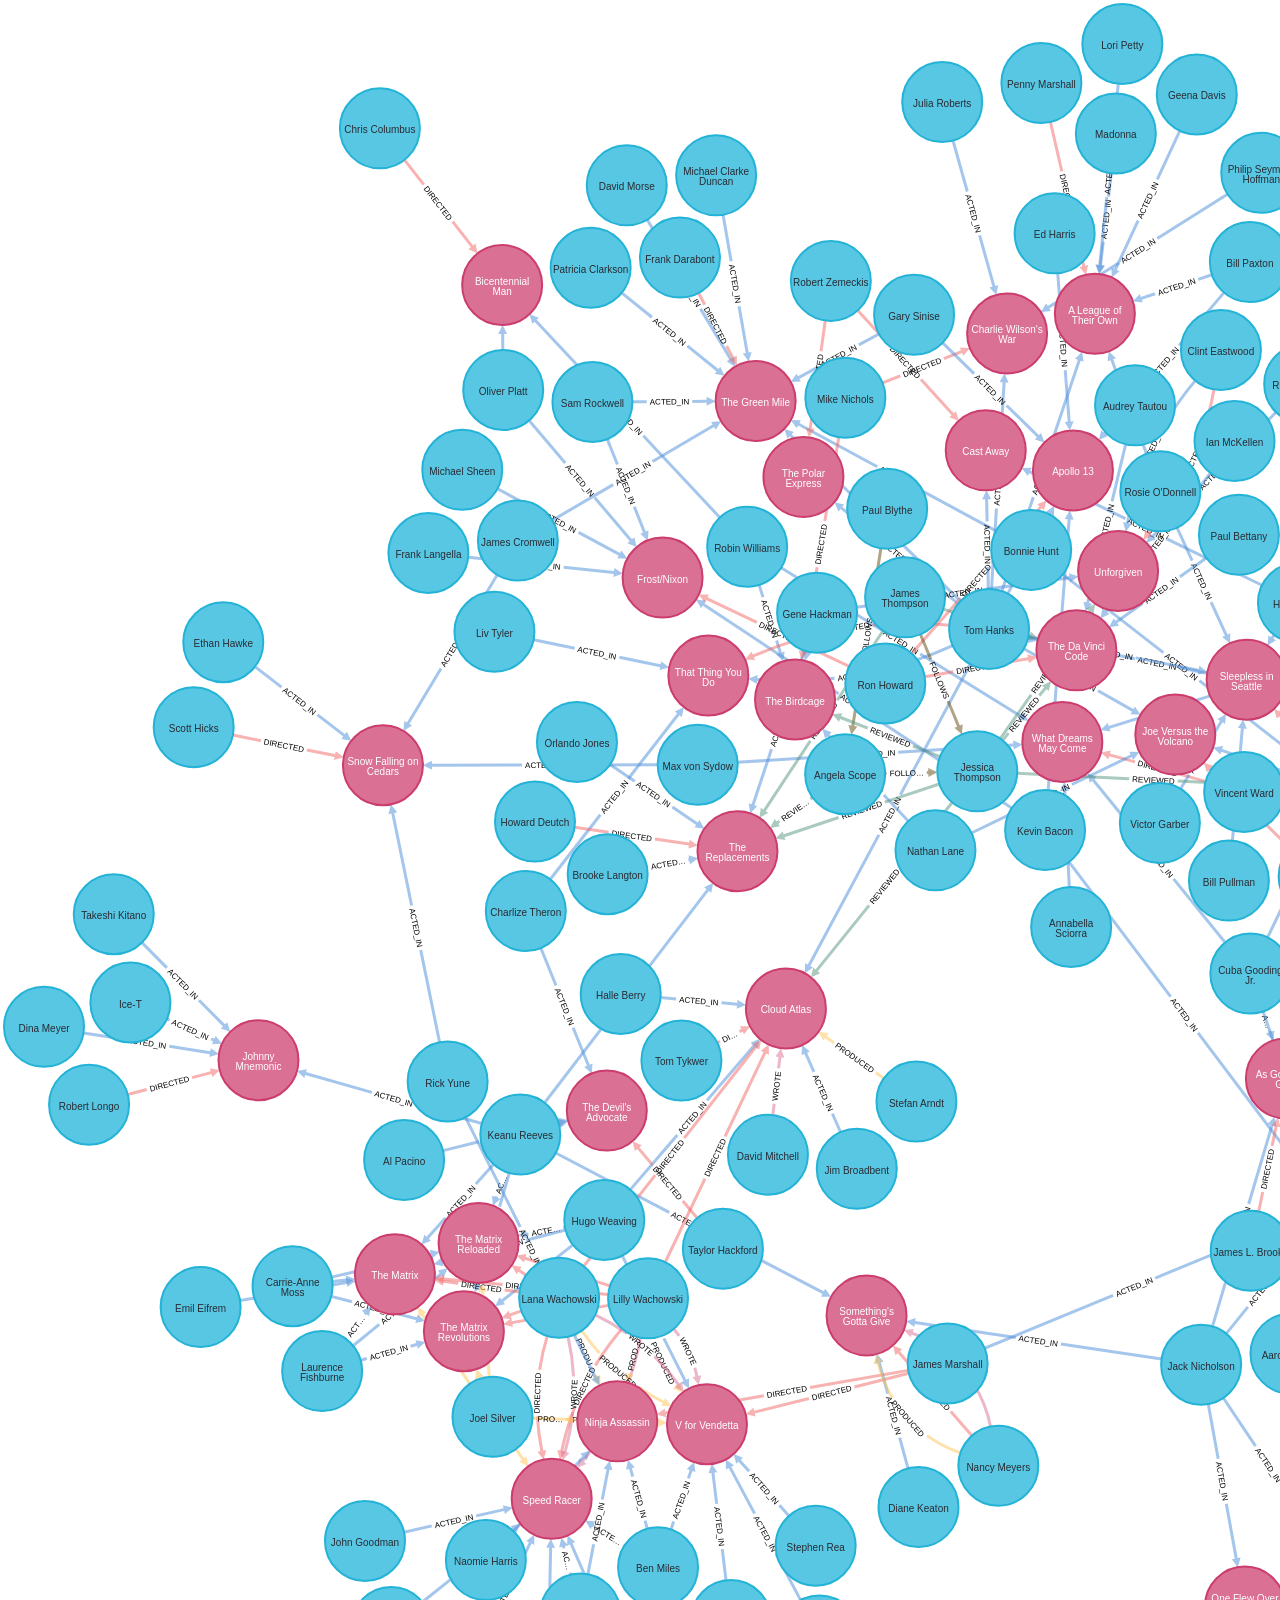
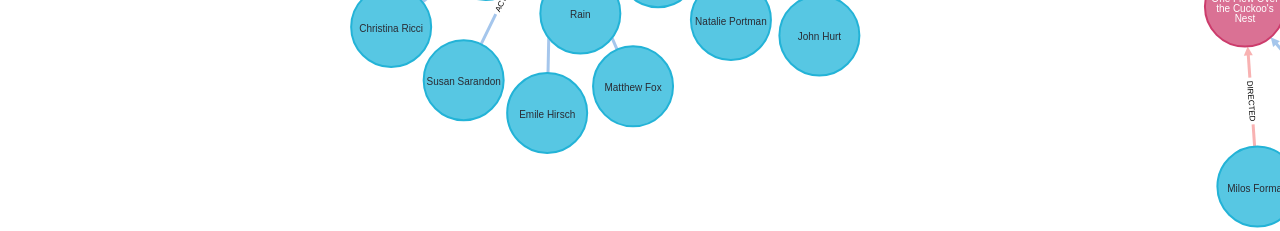
==== commit dc4dd2ca: "Add files via upload" ====
--- a/graph.html
+++ b/graph.html
@@ -3,7 +3,7 @@
   <head>
     <meta charset="utf-8">
     <meta name="viewport" content="width=device-width, initial-scale=1.0">
-    <title>Movie DB</title>
+    <title>Neo4j Graph Visualization</title>
 	<style>
 .tooltipster-fall,.tooltipster-grow.tooltipster-show{-webkit-transition-timing-function:cubic-bezier(.175,.885,.32,1);-moz-transition-timing-function:cubic-bezier(.175,.885,.32,1.15);-ms-transition-timing-function:cubic-bezier(.175,.885,.32,1.15);-o-transition-timing-function:cubic-bezier(.175,.885,.32,1.15)}.tooltipster-base{display:flex;pointer-events:none;position:absolute}.tooltipster-box{flex:1 1 auto}.tooltipster-content{box-sizing:border-box;max-height:100%;max-width:100%;overflow:auto}.tooltipster-ruler{bottom:0;left:0;overflow:hidden;position:fixed;right:0;top:0;visibility:hidden}.tooltipster-fade{opacity:0;-webkit-transition-property:opacity;-moz-transition-property:opacity;-o-transition-property:opacity;-ms-transition-property:opacity;transition-property:opacity}.tooltipster-fade.tooltipster-show{opacity:1}.tooltipster-grow{-webkit-transform:scale(0,0);-moz-transform:scale(0,0);-o-transform:scale(0,0);-ms-transform:scale(0,0);transform:scale(0,0);-webkit-transition-property:-webkit-transform;-moz-transition-property:-moz-transform;-o-transition-property:-o-transform;-ms-transition-property:-ms-transform;transition-property:transform;-webkit-backface-visibility:hidden}.tooltipster-grow.tooltipster-show{-webkit-transform:scale(1,1);-moz-transform:scale(1,1);-o-transform:scale(1,1);-ms-transform:scale(1,1);transform:scale(1,1);-webkit-transition-timing-function:cubic-bezier(.175,.885,.32,1.15);transition-timing-function:cubic-bezier(.175,.885,.32,1.15)}.tooltipster-swing{opacity:0;-webkit-transform:rotateZ(4deg);-moz-transform:rotateZ(4deg);-o-transform:rotateZ(4deg);-ms-transform:rotateZ(4deg);transform:rotateZ(4deg);-webkit-transition-property:-webkit-transform,opacity;-moz-transition-property:-moz-transform;-o-transition-property:-o-transform;-ms-transition-property:-ms-transform;transition-property:transform}.tooltipster-swing.tooltipster-show{opacity:1;-webkit-transform:rotateZ(0);-moz-transform:rotateZ(0);-o-transform:rotateZ(0);-ms-transform:rotateZ(0);transform:rotateZ(0);-webkit-transition-timing-function:cubic-bezier(.23,.635,.495,1);-webkit-transition-timing-function:cubic-bezier(.23,.635,.495,2.4);-moz-transition-timing-function:cubic-bezier(.23,.635,.495,2.4);-ms-transition-timing-function:cubic-bezier(.23,.635,.495,2.4);-o-transition-timing-function:cubic-bezier(.23,.635,.495,2.4);transition-timing-function:cubic-bezier(.23,.635,.495,2.4)}.tooltipster-fall{-webkit-transition-property:top;-moz-transition-property:top;-o-transition-property:top;-ms-transition-property:top;transition-property:top;-webkit-transition-timing-function:cubic-bezier(.175,.885,.32,1.15);transition-timing-function:cubic-bezier(.175,.885,.32,1.15)}.tooltipster-fall.tooltipster-initial{top:0!important}.tooltipster-fall.tooltipster-dying{-webkit-transition-property:all;-moz-transition-property:all;-o-transition-property:all;-ms-transition-property:all;transition-property:all;top:0!important;opacity:0}.tooltipster-slide{-webkit-transition-property:left;-moz-transition-property:left;-o-transition-property:left;-ms-transition-property:left;transition-property:left;-webkit-transition-timing-function:cubic-bezier(.175,.885,.32,1);-webkit-transition-timing-function:cubic-bezier(.175,.885,.32,1.15);-moz-transition-timing-function:cubic-bezier(.175,.885,.32,1.15);-ms-transition-timing-function:cubic-bezier(.175,.885,.32,1.15);-o-transition-timing-function:cubic-bezier(.175,.885,.32,1.15);transition-timing-function:cubic-bezier(.175,.885,.32,1.15)}.tooltipster-slide.tooltipster-initial{left:-40px!important}.tooltipster-slide.tooltipster-dying{-webkit-transition-property:all;-moz-transition-property:all;-o-transition-property:all;-ms-transition-property:all;transition-property:all;left:0!important;opacity:0}@keyframes tooltipster-fading{0%{opacity:0}100%{opacity:1}}.tooltipster-update-fade{animation:tooltipster-fading .4s}@keyframes tooltipster-rotating{25%{transform:rotate(-2deg)}75%{transform:rotate(2deg)}100%{transform:rotate(0)}}.tooltipster-update-rotate{animation:tooltipster-rotating .6s}@keyframes tooltipster-scaling{50%{transform:scale(1.1)}100%{transform:scale(1)}}.tooltipster-update-scale{animation:tooltipster-scaling .6s}.tooltipster-sidetip .tooltipster-box{background:#565656;border:2px solid #000;border-radius:4px}.tooltipster-sidetip.tooltipster-bottom .tooltipster-box{margin-top:8px}.tooltipster-sidetip.tooltipster-left .tooltipster-box{margin-right:8px}.tooltipster-sidetip.tooltipster-right .tooltipster-box{margin-left:8px}.tooltipster-sidetip.tooltipster-top .tooltipster-box{margin-bottom:8px}.tooltipster-sidetip .tooltipster-content{color:#fff;line-height:18px;padding:6px 14px}.tooltipster-sidetip .tooltipster-arrow{overflow:hidden;position:absolute}.tooltipster-sidetip.tooltipster-bottom .tooltipster-arrow{height:10px;margin-left:-10px;top:0;width:20px}.tooltipster-sidetip.tooltipster-left .tooltipster-arrow{height:20px;margin-top:-10px;right:0;top:0;width:10px}.tooltipster-sidetip.tooltipster-right .tooltipster-arrow{height:20px;margin-top:-10px;left:0;top:0;width:10px}.tooltipster-sidetip.tooltipster-top .tooltipster-arrow{bottom:0;height:10px;margin-left:-10px;width:20px}.tooltipster-sidetip .tooltipster-arrow-background,.tooltipster-sidetip .tooltipster-arrow-border{height:0;position:absolute;width:0}.tooltipster-sidetip .tooltipster-arrow-background{border:10px solid transparent}.tooltipster-sidetip.tooltipster-bottom .tooltipster-arrow-background{border-bottom-color:#565656;left:0;top:3px}.tooltipster-sidetip.tooltipster-left .tooltipster-arrow-background{border-left-color:#565656;left:-3px;top:0}.tooltipster-sidetip.tooltipster-right .tooltipster-arrow-background{border-right-color:#565656;left:3px;top:0}.tooltipster-sidetip.tooltipster-top .tooltipster-arrow-background{border-top-color:#565656;left:0;top:-3px}.tooltipster-sidetip .tooltipster-arrow-border{border:10px solid transparent;left:0;top:0}.tooltipster-sidetip.tooltipster-bottom .tooltipster-arrow-border{border-bottom-color:#000}.tooltipster-sidetip.tooltipster-left .tooltipster-arrow-border{border-left-color:#000}.tooltipster-sidetip.tooltipster-right .tooltipster-arrow-border{border-right-color:#000}.tooltipster-sidetip.tooltipster-top .tooltipster-arrow-border{border-top-color:#000}.tooltipster-sidetip .tooltipster-arrow-uncropped{position:relative}.tooltipster-sidetip.tooltipster-bottom .tooltipster-arrow-uncropped{top:-10px}.tooltipster-sidetip.tooltipster-right .tooltipster-arrow-uncropped{left:-10px}
 		
@@ -121,7 +121,7 @@
 	} // move_svg
 	
 	function zoom_svg(e, delta) {
-		return;
+
 		dragable = true;
 		if (svgele) {
 			$(".tooltipster-base").remove();
@@ -230,7 +230,8 @@
 	
 	function handle_down(e) {
 		
-		document.body.style.touchAction = "none";
+//		document.body.style.touchAction = "none";
+		document.body.style.touchAction = "auto";
 		document.body.style.cursor = "move";
 		dragable = true;
 		if (svgele) {
@@ -281,7 +282,7 @@
 	</noscript>
   </head>
   <body>
-<?xml version="1.0" encoding="UTF-8" standalone="no"?><svg width="2048.793701171875" height="1830.5595703125" viewBox="-962.35009765625 -717.17431640625 2048.793701171875 1830.5595703125" version="1.1" id="svg3032" xmlns:xlink="http://www.w3.org/1999/xlink" xmlns="http://www.w3.org/2000/svg" xmlns:svg="http://www.w3.org/2000/svg" xmlns:rdf="http://www.w3.org/1999/02/22-rdf-syntax-ns#" xmlns:cc="http://creativecommons.org/ns#" xmlns:dc="http://purl.org/dc/elements/1.1/"><defs id="defs3036" /><desc id="desc4">Created using Neo4j (http://www.neo4j.com/)</desc><g class="layer relationships" id="g1524" transform="matrix(0.80462883,0,0,0.80462883,12.122158,38.704097)"><g class="relationship" transform="rotate(27.58514,-1071.0016,-691.66627)" id="g10"><path class="outline" fill="#4c8eda" stroke="none" d="m 40,1.5 h 128.04505 v -3 H 40 Z m 173.60755,0 H 341.6526 v 3 l 9,-4.5 -9,-4.5 v 3 H 213.60755 Z" id="path6" /><text text-anchor="middle" pointer-events="none" font-size="8px" fill="#000000" x="190.82631" y="3" font-family="sans-serif" id="text8">ACTED_IN</text></g><g class="relationship" transform="rotate(-52.525828,201.86149,656.58364)" id="g16"><path class="outline" fill="#4c8eda" stroke="none" d="m 40,1.5 h 111.19468 v -3 H 40 Z m 156.75718,0 h 111.19468 v 3 l 9,-4.5 -9,-4.5 v 3 H 196.75718 Z" id="path12" /><text text-anchor="middle" pointer-events="none" font-size="8px" fill="#000000" x="173.97592" y="3" font-family="sans-serif" id="text14">ACTED_IN</text></g><g class="relationship" transform="rotate(-164.15632,-191.98243,239.41385)" id="g22"><path class="outline" fill="#4c8eda" stroke="none" d="m 40,1.5 h 68.80381 v -3 H 40 Z m 114.36631,0 h 68.80382 v 3 l 9,-4.5 -9,-4.5 v 3 h -68.80382 z" id="path18" /><text text-anchor="middle" pointer-events="none" font-size="8px" fill="#000000" x="131.58507" y="3" transform="rotate(180,131.58506,0)" font-family="sans-serif" id="text20">ACTED_IN</text></g><g class="relationship" transform="rotate(-15.432476,1318.9728,1839.8572)" id="g28"><path class="outline" fill="#4c8eda" stroke="none" d="m 40,1.5 h 0.347686 v -3 H 40 Z m 0.347686,0 h 0.347686 v 3 l 9,-4.5 -9,-4.5 v 3 h -0.347686 z" id="path24" /></g><g class="relationship" transform="rotate(106.00269,-378.24573,42.118888)" id="g34"><path class="outline" fill="#4c8eda" stroke="none" d="m 40,1.5 h 35.049403 v -3 H 40 Z m 80.6119,0 h 35.04941 v 3 l 9,-4.5 -9,-4.5 v 3 H 120.6119 Z" id="path30" /><text text-anchor="middle" pointer-events="none" font-size="8px" fill="#000000" x="97.83065" y="3" transform="rotate(180,97.830653,0)" font-family="sans-serif" id="text32">ACTED_IN</text></g><g class="relationship" transform="rotate(111.03114,-364.34147,56.846652)" id="g40"><path class="outline" fill="#4c8eda" stroke="none" d="m 40,1.5 h 1.084541 v -3 H 40 Z m 26.197823,0 h 1.084541 v 3 l 9,-4.5 -9,-4.5 v 3 h -1.084541 z" id="path36" /><text text-anchor="middle" pointer-events="none" font-size="8px" fill="#000000" x="53.641182" y="3" transform="rotate(180,53.641182,0)" font-family="sans-serif" id="text38">AC…</text></g><g class="relationship" transform="rotate(131.88894,-314.16088,109.99924)" id="g46"><path class="outline" fill="#4c8eda" stroke="none" d="m 40,1.5 h 26.627659 v -3 H 40 Z m 72.19016,0 h 26.62766 v 3 l 9,-4.5 -9,-4.5 v 3 h -26.62766 z" id="path42" /><text text-anchor="middle" pointer-events="none" font-size="8px" fill="#000000" x="89.408913" y="3" transform="rotate(180,89.408909,0)" font-family="sans-serif" id="text44">ACTED_IN</text></g><g class="relationship" transform="rotate(14.737125,-2534.8113,-2305.1215)" id="g52"><path class="outline" fill="#4c8eda" stroke="none" d="m 40,1.5 h 21.291807 v -3 H 40 Z m 66.85431,0 h 21.2918 v 3 l 9,-4.5 -9,-4.5 v 3 h -21.2918 z" id="path48" /><text text-anchor="middle" pointer-events="none" font-size="8px" fill="#000000" x="84.073059" y="3" font-family="sans-serif" id="text50">ACTED_IN</text></g><g class="relationship" transform="rotate(-13.054755,2151.5109,3211.3273)" id="g58"><path class="outline" fill="#4c8eda" stroke="none" d="m 40,1.5 h 28.190886 v -3 H 40 Z m 73.75339,0 h 28.19088 v 3 l 9,-4.5 -9,-4.5 v 3 h -28.19088 z" id="path54" /><text text-anchor="middle" pointer-events="none" font-size="8px" fill="#000000" x="90.972137" y="3" font-family="sans-serif" id="text56">ACTED_IN</text></g><g class="relationship" transform="rotate(-6.6040312,4596.0979,6088.9441)" id="g64"><path class="outline" fill="#4c8eda" stroke="none" d="m 40,1.5 h 7.0099 v -3 H 40 Z m 7.0099,0 h 7.0099 v 3 l 9,-4.5 -9,-4.5 v 3 h -7.0099 z" id="path60" /></g><g class="relationship" transform="rotate(-15.716504,2048.8989,2646.1551)" id="g70"><path class="outline" fill="#4c8eda" stroke="none" d="m 40,1.5 h 6.334768 v -3 H 40 Z m 51.897268,0 h 6.334767 v 3 L 107.23204,0 98.232035,-4.5 v 3 h -6.334767 z" id="path66" /><text text-anchor="middle" pointer-events="none" font-size="8px" fill="#000000" x="69.11602" y="3" font-family="sans-serif" id="text68">ACTED_IN</text></g><g class="relationship" transform="rotate(-39.31078,595.33228,1223.1455)" id="g76"><path class="outline" fill="#4c8eda" stroke="none" d="m 40,1.5 h 33.800578 v -3 H 40 Z m 79.36308,0 h 33.80058 v 3 l 9,-4.5 -9,-4.5 v 3 h -33.80058 z" id="path72" /><text text-anchor="middle" pointer-events="none" font-size="8px" fill="#000000" x="96.581825" y="3" font-family="sans-serif" id="text74">ACTED_IN</text></g><g class="relationship" transform="rotate(-53.073166,334.65203,967.94531)" id="g82"><path class="outline" fill="#4c8eda" stroke="none" d="m 40,1.5 h 1.040858 v -3 H 40 Z m 31.040858,0 h 1.040859 v 3 l 9,-4.5 -9,-4.5 v 3 h -1.040859 z" id="path78" /><text text-anchor="middle" pointer-events="none" font-size="8px" fill="#000000" x="56.040859" y="3" font-family="sans-serif" id="text80">ACT…</text></g><g class="relationship" transform="rotate(-49.340851,368.28557,641.18415)" id="g88"><path class="outline" fill="#4c8eda" stroke="none" d="m 40,1.5 h 72.10878 v -3 H 40 Z m 117.67128,0 h 72.10878 v 3 l 9,-4.5 -9,-4.5 v 3 h -72.10878 z" id="path84" /><text text-anchor="middle" pointer-events="none" font-size="8px" fill="#000000" x="134.89003" y="3" font-family="sans-serif" id="text86">ACTED_IN</text></g><g class="relationship" transform="rotate(63.299119,-586.88907,-39.06002)" id="g94"><path class="outline" fill="#4c8eda" stroke="none" d="m 40,1.5 h 46.992029 v -3 H 40 Z m 92.55453,0 h 46.99203 v 3 l 9,-4.5 -9,-4.5 v 3 h -46.99203 z" id="path90" /><text text-anchor="middle" pointer-events="none" font-size="8px" fill="#000000" x="109.77328" y="3" font-family="sans-serif" id="text92">ACTED_IN</text></g><g class="relationship" transform="rotate(141.60308,-266.57633,189.05625)" id="g100"><path class="outline" fill="#4c8eda" stroke="none" d="m 40,1.5 h 22.278561 v -3 H 40 Z m 67.84106,0 h 22.27856 v 3 l 9,-4.5 -9,-4.5 v 3 h -22.27856 z" id="path96" /><text text-anchor="middle" pointer-events="none" font-size="8px" fill="#000000" x="85.059814" y="3" transform="rotate(180,85.059811,0)" font-family="sans-serif" id="text98">ACTED_IN</text></g><g class="relationship" transform="rotate(169.60458,-201.90662,235.1119)" id="g106"><path class="outline" fill="#4c8eda" stroke="none" d="m 40,1.5 h 1.725874 v -3 H 40 Z m 37.061811,0 h 1.725874 v 3 l 9,-4.5 -9,-4.5 v 3 h -1.725874 z" id="path102" /><text text-anchor="middle" pointer-events="none" font-size="8px" fill="#000000" x="59.393841" y="3" transform="rotate(180,59.393842,0)" font-family="sans-serif" id="text104">ACTE…</text></g><g class="relationship" transform="rotate(165.44975,-211.13167,228.54212)" id="g112"><path class="outline" fill="#4c8eda" stroke="none" d="m 40,1.5 h 40.868973 v -3 H 40 Z m 86.43147,0 h 40.86898 v 3 l 9,-4.5 -9,-4.5 v 3 h -40.86898 z" id="path108" /><text text-anchor="middle" pointer-events="none" font-size="8px" fill="#000000" x="103.65022" y="3" transform="rotate(180,103.65022,0)" font-family="sans-serif" id="text110">ACTED_IN</text></g><g class="relationship" transform="rotate(115.67196,-339.89462,191.77039)" id="g118"><path class="outline" fill="#f16667" stroke="none" d="M 38.248804,11.801651 39.025262,8.9038731 A 271.98407,271.98407 0 0 0 83.402078,16.92422 L 83.1151,19.910462 A 274.98407,274.98407 0 0 1 38.248804,11.801651 Z m 91.953986,8.583361 -0.22674,-2.991419 a 271.98407,271.98407 0 0 0 44.52945,-7.124349 l -0.7179,-2.9128377 9.81536,2.2155632 -7.66167,6.5229495 -0.71789,-2.912838 a 274.98407,274.98407 0 0 1 -45.02061,7.202931" id="path114" /><text text-anchor="middle" pointer-events="none" font-size="8px" fill="#000000" x="106.66389" y="22.657618" transform="rotate(180,106.66388,19.657618)" font-family="sans-serif" id="text116">DIRECTED</text></g><g class="relationship" transform="rotate(64.899688,-614.17807,43.440821)" id="g124"><path class="outline" fill="#ffc454" stroke="none" d="M 38.248804,11.801651 39.025262,8.9038731 A 106.40469,106.40469 0 0 0 39.65048,9.0693649 L 38.89165,11.971808 A 109.40469,109.40469 0 0 1 38.248804,11.801651 Z M 90.883935,12.792389 90.217078,9.867444 A 106.40469,106.40469 0 0 0 90.847207,9.721765 L 90.162584,6.8009277 99.952031,9.1283132 92.216454,15.56344 91.531831,12.642602 a 109.40469,109.40469 0 0 1 -0.647896,0.149787" id="path120" /><text text-anchor="middle" pointer-events="none" font-size="8px" fill="#000000" x="64.862007" y="17.016088" font-family="sans-serif" id="text122">PRODUCED</text></g><g class="relationship" transform="rotate(115.67196,-339.89462,191.77039)" id="g130"><path class="outline" fill="#da7194" stroke="none" d="m 38.248804,-11.801651 0.776458,2.8977779 a 271.98407,271.98407 0 0 1 49.884566,-8.4932059 l -0.226227,-2.991458 a 274.98407,274.98407 0 0 0 -50.434797,8.586886 z m 86.376976,-8.949111 -0.16589,2.99541 a 271.98407,271.98407 0 0 1 50.04561,7.486108 l -0.7179,2.9128377 9.81536,-2.2155632 -7.66167,-6.5229495 -0.71789,2.912838 a 274.98407,274.98407 0 0 0 -50.59762,-7.568681" id="path126" /><text text-anchor="middle" pointer-events="none" font-size="8px" fill="#000000" x="106.66389" y="-16.657618" transform="rotate(180,106.66388,-19.657618)" font-family="sans-serif" id="text128">WROTE</text></g><g class="relationship" transform="rotate(64.899688,-614.17807,43.440821)" id="g136"><path class="outline" fill="#da7194" stroke="none" d="m 38.248804,-11.801651 0.776458,2.8977779 a 106.40469,106.40469 0 0 1 8.328208,-1.8769799 l -0.541649,-2.950697 a 109.40469,109.40469 0 0 0 -8.563017,1.929899 z m 44.663372,-2.499661 -0.448262,2.966321 a 106.40469,106.40469 0 0 1 8.383293,1.613226 l -0.684623,2.9208373 9.789447,-2.3273855 -7.735577,-6.4351268 -0.684623,2.920838 a 109.40469,109.40469 0 0 0 -8.619655,-1.65871" id="path132" /><text text-anchor="middle" pointer-events="none" font-size="8px" fill="#000000" x="64.862007" y="-11.016088" font-family="sans-serif" id="text134">WROTE</text></g><g class="relationship" transform="rotate(104.05176,-383.97845,167.93032)" id="g142"><path class="outline" fill="#ffc454" stroke="none" d="m 40,1.5 h 0.346259 v -3 H 40 Z m 37.45954,0 h 0.346259 v 3 l 9,-4.5 -9,-4.5 v 3 H 77.45954 Z" id="path138" /><text text-anchor="middle" pointer-events="none" font-size="8px" fill="#000000" x="58.902901" y="3" transform="rotate(180,58.9029,0)" font-family="sans-serif" id="text140">PROD…</text></g><g class="relationship" transform="rotate(-64.563827,302.84768,539.35857)" id="g148"><path class="outline" fill="#f16667" stroke="none" d="m 40,1.5 h 92.55136 v -3 H 40 Z m 139.44198,0 h 92.55136 v 3 l 9,-4.5 -9,-4.5 v 3 h -92.55136 z" id="path144" /><text text-anchor="middle" pointer-events="none" font-size="8px" fill="#000000" x="155.99667" y="3" font-family="sans-serif" id="text146">DIRECTED</text></g><g class="relationship" transform="rotate(169.88369,-182.87235,276.68636)" id="g154"><path class="outline" fill="#f16667" stroke="none" d="m 40,1.5 h 25.585688 v -3 H 40 Z m 72.47631,0 H 138.062 v 3 l 9,-4.5 -9,-4.5 v 3 h -25.58569 z" id="path150" /><text text-anchor="middle" pointer-events="none" font-size="8px" fill="#000000" x="89.030998" y="3" transform="rotate(180,89.031001,0)" font-family="sans-serif" id="text152">DIRECTED</text></g><g class="relationship" transform="rotate(-161.91583,-110.90652,315.60471)" id="g160"><path class="outline" fill="#f16667" stroke="none" d="m 40,1.5 h 21.189355 v -3 H 40 Z m 68.07998,0 h 21.18936 v 3 l 9,-4.5 -9,-4.5 v 3 h -21.18936 z" id="path156" /><text text-anchor="middle" pointer-events="none" font-size="8px" fill="#000000" x="84.634666" y="3" transform="rotate(180,84.634668,0)" font-family="sans-serif" id="text158">DIRECTED</text></g><g class="relationship" transform="rotate(-174.57174,-143.37527,298.04596)" id="g166"><path class="outline" fill="#f16667" stroke="none" d="m 40,1.5 h 59.192908 v -3 H 40 Z m 106.08353,0 h 59.19291 v 3 l 9,-4.5 -9,-4.5 v 3 h -59.19291 z" id="path162" /><text text-anchor="middle" pointer-events="none" font-size="8px" fill="#000000" x="122.63822" y="3" transform="rotate(180,122.63822,0)" font-family="sans-serif" id="text164">DIRECTED</text></g><g class="relationship" transform="rotate(92.117101,-481.32954,95.945668)" id="g172"><path class="outline" fill="#f16667" stroke="none" d="m 38.248804,11.801651 0.776458,-2.8977779 a 230.45581,230.45581 0 0 0 33.850844,6.4043619 l -0.335798,2.981148 A 233.45581,233.45581 0 0 1 38.248804,11.801651 Z m 81.402146,7.010256 -0.2696,-2.987862 a 230.45581,230.45581 0 0 0 33.98457,-5.65197 l -0.71199,-2.9142861 9.81085,2.2354509 -7.67487,6.5074092 -0.712,-2.914287 a 233.45581,233.45581 0 0 1 -34.42696,5.725545" id="path168" /><text text-anchor="middle" pointer-events="none" font-size="8px" fill="#000000" x="96.099045" y="21.242199" transform="rotate(180,96.099049,18.242198)" font-family="sans-serif" id="text170">DIRECTED</text></g><g class="relationship" transform="rotate(40.546219,-987.38414,-255.57862)" id="g178"><path class="outline" fill="#ffc454" stroke="none" d="m 38.248804,11.801651 0.776458,-2.8977779 a 217.14128,217.14128 0 0 0 28.078185,5.5701519 l -0.388532,2.974734 A 220.14128,220.14128 0 0 1 38.248804,11.801651 Z m 80.477436,6.243157 -0.32026,-2.982857 a 217.14128,217.14128 0 0 0 28.19846,-4.925222 l -0.70984,-2.9148105 9.80919,2.2426809 -7.67966,6.5017506 -0.70984,-2.91481 a 220.14128,220.14128 0 0 1 -28.58805,4.993268" id="path174" /><text text-anchor="middle" pointer-events="none" font-size="8px" fill="#000000" x="92.7201" y="20.788427" font-family="sans-serif" id="text176">PRODUCED</text></g><g class="relationship" transform="rotate(40.546219,-987.38414,-255.57862)" id="g184"><path class="outline" fill="#da7194" stroke="none" d="m 38.248804,-11.801651 0.776458,2.8977779 A 217.14128,217.14128 0 0 1 75.002576,-15.35902 l -0.279398,-2.986961 a 220.14128,220.14128 0 0 0 -36.474374,6.54433 z m 72.450716,-6.956618 -0.21088,2.992579 a 217.14128,217.14128 0 0 1 36.1158,5.628961 l -0.70984,2.9148105 9.80919,-2.2426809 -7.67966,-6.5017506 -0.70984,2.91481 a 220.14128,220.14128 0 0 0 -36.61477,-5.706729" id="path180" /><text text-anchor="middle" pointer-events="none" font-size="8px" fill="#000000" x="92.7201" y="-14.788427" font-family="sans-serif" id="text182">WROTE</text></g><g class="relationship" transform="rotate(92.117101,-481.32954,95.945668)" id="g190"><path class="outline" fill="#da7194" stroke="none" d="m 38.248804,-11.801651 0.776458,2.8977779 a 230.45581,230.45581 0 0 1 39.345667,-6.9567139 l -0.264268,-2.988337 a 233.45581,233.45581 0 0 0 -39.857857,7.047273 z m 75.824746,-7.446198 -0.19792,2.993464 a 230.45581,230.45581 0 0 1 39.49029,6.08231 l -0.71199,2.9142861 9.81085,-2.2354509 -7.67487,-6.5074092 -0.712,2.914287 a 233.45581,233.45581 0 0 0 -40.00436,-6.161487" id="path186" /><text text-anchor="middle" pointer-events="none" font-size="8px" fill="#000000" x="96.099045" y="-15.242198" transform="rotate(180,96.099049,-18.242198)" font-family="sans-serif" id="text188">WROTE</text></g><g class="relationship" transform="rotate(-51.89349,394.88276,704.59522)" id="g196"><path class="outline" fill="#f16667" stroke="none" d="m 40,1.5 h 115.80707 v -3 H 40 Z m 162.69769,0 h 115.80707 v 3 l 9,-4.5 -9,-4.5 v 3 H 202.69769 Z" id="path192" /><text text-anchor="middle" pointer-events="none" font-size="8px" fill="#000000" x="179.25238" y="3" font-family="sans-serif" id="text194">DIRECTED</text></g><g class="relationship" transform="rotate(64.828351,-658.71909,-27.275688)" id="g202"><path class="outline" fill="#ffc454" stroke="none" d="m 40,1.5 h 2.401232 v -3 H 40 Z m 45.291857,0 h 2.401232 v 3 l 9,-4.5 -9,-4.5 v 3 h -2.401232 z" id="path198" /><text text-anchor="middle" pointer-events="none" font-size="8px" fill="#000000" x="63.846546" y="3" font-family="sans-serif" id="text200">PRODU…</text></g><g class="relationship" transform="rotate(160.58734,-251.2609,255.75987)" id="g208"><path class="outline" fill="#f16667" stroke="none" d="m 40,1.5 h 5.98282 v -3 H 40 Z m 5.98282,0 h 5.982819 v 3 l 9,-4.5 -9,-4.5 v 3 H 45.98282 Z" id="path204" /></g><g class="relationship" transform="rotate(-145.84639,-112.45274,352.18117)" id="g214"><path class="outline" fill="#f16667" stroke="none" d="m 40,1.5 h 4.159534 v -3 H 40 Z m 4.159534,0 h 4.159535 v 3 l 9,-4.5 -9,-4.5 v 3 h -4.159535 z" id="path210" /></g><g class="relationship" transform="rotate(-171.90578,-181.07955,304.51044)" id="g220"><path class="outline" fill="#f16667" stroke="none" d="m 40,1.5 h 14.984846 v -3 H 40 Z m 61.87547,0 h 14.98485 v 3 l 9,-4.5 -9,-4.5 v 3 h -14.98485 z" id="path216" /><text text-anchor="middle" pointer-events="none" font-size="8px" fill="#000000" x="78.430161" y="3" transform="rotate(180,78.430158,0)" font-family="sans-serif" id="text218">DIRECTED</text></g><g class="relationship" transform="rotate(54.196678,-918.56382,-109.3147)" id="g226"><path class="outline" fill="#ffc454" stroke="none" d="m 40,1.5 h 6.088735 v -3 H 40 Z m 6.088735,0 h 6.088736 v 3 l 9,-4.5 -9,-4.5 v 3 h -6.088736 z" id="path222" /></g><g class="relationship" transform="rotate(1.9639457,-20643.442,-13356.372)" id="g232"><path class="outline" fill="#ffc454" stroke="none" d="m 40,1.5 h 36.909986 v -3 H 40 Z m 88.69124,0 h 36.90998 v 3 l 9,-4.5 -9,-4.5 v 3 h -36.90998 z" id="path228" /><text text-anchor="middle" pointer-events="none" font-size="8px" fill="#000000" x="102.80061" y="3" font-family="sans-serif" id="text230">PRODUCED</text></g><g class="relationship" transform="rotate(2.1049787,-19275.8,-12437.876)" id="g238"><path class="outline" fill="#ffc454" stroke="none" d="m 40,1.5 h 2.257357 v -3 H 40 Z m 33.593295,0 h 2.257357 v 3 l 9,-4.5 -9,-4.5 v 3 h -2.257357 z" id="path234" /><text text-anchor="middle" pointer-events="none" font-size="8px" fill="#000000" x="57.925327" y="3" font-family="sans-serif" id="text236">PRO…</text></g><g class="relationship" transform="rotate(-108.48089,16.986315,518.99268)" id="g244"><path class="outline" fill="#ffc454" stroke="none" d="m 40,1.5 h 0.61071 v -3 H 40 Z m 0.61071,0 h 0.61071 v 3 l 9,-4.5 -9,-4.5 v 3 h -0.61071 z" id="path240" /></g><g class="relationship" transform="rotate(-94.576355,87.999379,566.68444)" id="g250"><path class="outline" fill="#ffc454" stroke="none" d="m 40,1.5 h 16.768646 v -3 H 40 Z m 68.5499,0 h 16.76864 v 3 l 9,-4.5 -9,-4.5 v 3 H 108.5499 Z" id="path246" /><text text-anchor="middle" pointer-events="none" font-size="8px" fill="#000000" x="82.659271" y="3" transform="rotate(180,82.659271,0)" font-family="sans-serif" id="text248">PRODUCED</text></g><g class="relationship" transform="rotate(-124.40642,-50.520347,473.65579)" id="g256"><path class="outline" fill="#ffc454" stroke="none" d="m 40,1.5 h 15.955576 v -3 H 40 Z m 67.73683,0 h 15.95557 v 3 l 9,-4.5 -9,-4.5 v 3 h -15.95557 z" id="path252" /><text text-anchor="middle" pointer-events="none" font-size="8px" fill="#000000" x="81.846199" y="3" transform="rotate(180,81.846201,0)" font-family="sans-serif" id="text254">PRODUCED</text></g><g class="relationship" transform="rotate(-9.5846862,3137.5156,4837.8611)" id="g262"><path class="outline" fill="#4c8eda" stroke="none" d="m 40,1.5 h 31.240318 v -3 H 40 Z m 76.80282,0 h 31.24032 v 3 l 9,-4.5 -9,-4.5 v 3 h -31.24032 z" id="path258" /><text text-anchor="middle" pointer-events="none" font-size="8px" fill="#000000" x="94.021568" y="3" font-family="sans-serif" id="text260">ACTED_IN</text></g><g class="relationship" transform="rotate(-52.197925,-20.557574,542.45391)" id="g268"><path class="outline" fill="#4c8eda" stroke="none" d="m 40,1.5 h 81.66096 v -3 H 40 Z m 127.22346,0 h 81.66097 v 3 l 9,-4.5 -9,-4.5 v 3 h -81.66097 z" id="path264" /><text text-anchor="middle" pointer-events="none" font-size="8px" fill="#000000" x="144.44221" y="3" font-family="sans-serif" id="text266">ACTED_IN</text></g><g class="relationship" transform="rotate(67.9264,-362.08487,-227.20726)" id="g274"><path class="outline" fill="#4c8eda" stroke="none" d="m 40,1.5 h 40.482129 v -3 H 40 Z m 86.04463,0 h 40.48213 v 3 l 9,-4.5 -9,-4.5 v 3 h -40.48213 z" id="path270" /><text text-anchor="middle" pointer-events="none" font-size="8px" fill="#000000" x="103.26338" y="3" font-family="sans-serif" id="text272">ACTED_IN</text></g><g class="relationship" transform="rotate(-13.71584,1562.2407,2542.2568)" id="g280"><path class="outline" fill="#4c8eda" stroke="none" d="m 40,1.5 h 37.024865 v -3 H 40 Z m 82.58736,0 h 37.02487 v 3 l 9,-4.5 -9,-4.5 v 3 h -37.02487 z" id="path276" /><text text-anchor="middle" pointer-events="none" font-size="8px" fill="#000000" x="99.806114" y="3" font-family="sans-serif" id="text278">ACTED_IN</text></g><g class="relationship" transform="rotate(-130.07899,3.966847,321.45721)" id="g286"><path class="outline" fill="#f16667" stroke="none" d="m 40,1.5 h 22.238793 v -3 H 40 Z m 69.12942,0 h 22.23879 v 3 l 9,-4.5 -9,-4.5 v 3 h -22.23879 z" id="path282" /><text text-anchor="middle" pointer-events="none" font-size="8px" fill="#000000" x="85.684105" y="3" transform="rotate(180,85.684106,0)" font-family="sans-serif" id="text284">DIRECTED</text></g><g class="relationship" transform="rotate(-126.33998,345.73905,11.249305)" id="g292"><path class="outline" fill="#4c8eda" stroke="none" d="m 40,1.5 h 72.15519 v -3 H 40 Z m 117.71769,0 h 72.15519 v 3 l 9,-4.5 -9,-4.5 v 3 h -72.15519 z" id="path288" /><text text-anchor="middle" pointer-events="none" font-size="8px" fill="#000000" x="134.93643" y="3" transform="rotate(180,134.93644,0)" font-family="sans-serif" id="text290">ACTED_IN</text></g><g class="relationship" transform="rotate(-10.643158,1861.8809,-2758.7769)" id="g298"><path class="outline" fill="#4c8eda" stroke="none" d="m 40,1.5 h 73.73395 v -3 H 40 Z m 119.29645,0 h 73.73396 v 3 l 9,-4.5 -9,-4.5 v 3 h -73.73396 z" id="path294" /><text text-anchor="middle" pointer-events="none" font-size="8px" fill="#000000" x="136.5152" y="3" font-family="sans-serif" id="text296">ACTED_IN</text></g><g class="relationship" transform="rotate(132.18837,205.08287,268.2314)" id="g304"><path class="outline" fill="#4c8eda" stroke="none" d="m 40,1.5 h 62.93266 v -3 H 40 Z m 108.49516,0 h 62.93266 v 3 l 9,-4.5 -9,-4.5 v 3 h -62.93266 z" id="path300" /><text text-anchor="middle" pointer-events="none" font-size="8px" fill="#000000" x="125.71391" y="3" transform="rotate(180,125.71391,0)" font-family="sans-serif" id="text302">ACTED_IN</text></g><g class="relationship" transform="rotate(-73.510323,552.91765,163.92524)" id="g310"><path class="outline" fill="#4c8eda" stroke="none" d="m 40,1.5 h 82.03373 v -3 H 40 Z m 127.59623,0 h 82.03373 v 3 l 9,-4.5 -9,-4.5 v 3 h -82.03373 z" id="path306" /><text text-anchor="middle" pointer-events="none" font-size="8px" fill="#000000" x="144.81499" y="3" font-family="sans-serif" id="text308">ACTED_IN</text></g><g class="relationship" transform="rotate(79.736924,-268.28124,466.74286)" id="g316"><path class="outline" fill="#4c8eda" stroke="none" d="m 40,1.5 h 55.613327 v -3 H 40 Z m 101.17583,0 h 55.61332 v 3 l 9,-4.5 -9,-4.5 v 3 h -55.61332 z" id="path312" /><text text-anchor="middle" pointer-events="none" font-size="8px" fill="#000000" x="118.39458" y="3" font-family="sans-serif" id="text314">ACTED_IN</text></g><g class="relationship" transform="rotate(-171.60848,143.14978,315.02741)" id="g322"><path class="outline" fill="#4c8eda" stroke="none" d="m 40,1.5 h 101.82067 v -3 H 40 Z m 147.38317,0 h 101.82067 v 3 l 9,-4.5 -9,-4.5 v 3 H 187.38317 Z" id="path318" /><text text-anchor="middle" pointer-events="none" font-size="8px" fill="#000000" x="164.60191" y="3" transform="rotate(180,164.60192,0)" font-family="sans-serif" id="text320">ACTED_IN</text></g><g class="relationship" transform="rotate(56.213951,-486.82404,547.33066)" id="g328"><path class="outline" fill="#4c8eda" stroke="none" d="m 40,1.5 h 57.907193 v -3 H 40 Z m 103.46969,0 h 57.9072 v 3 l 9,-4.5 -9,-4.5 v 3 h -57.9072 z" id="path324" /><text text-anchor="middle" pointer-events="none" font-size="8px" fill="#000000" x="120.68845" y="3" font-family="sans-serif" id="text326">ACTED_IN</text></g><g class="relationship" transform="rotate(-51.052679,797.42656,73.762428)" id="g334"><path class="outline" fill="#4c8eda" stroke="none" d="m 40,1.5 h 34.42444 v -3 H 40 Z m 79.98694,0 h 34.42444 v 3 l 9,-4.5 -9,-4.5 v 3 h -34.42444 z" id="path330" /><text text-anchor="middle" pointer-events="none" font-size="8px" fill="#000000" x="97.205688" y="3" font-family="sans-serif" id="text332">ACTED_IN</text></g><g class="relationship" transform="rotate(-135.57688,397.18368,216.35463)" id="g340"><path class="outline" fill="#4c8eda" stroke="none" d="m 40,1.5 h 46.660487 v -3 H 40 Z m 92.22299,0 h 46.66048 v 3 l 9,-4.5 -9,-4.5 v 3 h -46.66048 z" id="path336" /><text text-anchor="middle" pointer-events="none" font-size="8px" fill="#000000" x="109.44173" y="3" transform="rotate(180,109.44174,0)" font-family="sans-serif" id="text338">ACTED_IN</text></g><g class="relationship" transform="rotate(-85.569962,102.39222,11.775322)" id="g346"><path class="outline" fill="#4c8eda" stroke="none" d="m 40,1.5 h 113.07903 v -3 H 40 Z m 158.64153,0 h 113.07902 v 3 l 9,-4.5 -9,-4.5 v 3 H 198.64153 Z" id="path342" /><text text-anchor="middle" pointer-events="none" font-size="8px" fill="#000000" x="175.86028" y="3" font-family="sans-serif" id="text344">ACTED_IN</text></g><g class="relationship" transform="rotate(-146.5648,58.334099,44.050129)" id="g352"><path class="outline" fill="#4c8eda" stroke="none" d="m 40,1.5 h 161.89224 v -3 H 40 Z m 207.45474,0 h 161.89223 v 3 l 9,-4.5 -9,-4.5 v 3 H 247.45474 Z" id="path348" /><text text-anchor="middle" pointer-events="none" font-size="8px" fill="#000000" x="224.67349" y="3" transform="rotate(180,224.67349,0)" font-family="sans-serif" id="text350">ACTED_IN</text></g><g class="relationship" transform="rotate(52.974732,-71.964436,139.50041)" id="g358"><path class="outline" fill="#4c8eda" stroke="none" d="m 40,1.5 h 168.46337 v -3 H 40 Z m 214.02587,0 h 168.46336 v 3 l 9,-4.5 -9,-4.5 v 3 H 254.02587 Z" id="path354" /><text text-anchor="middle" pointer-events="none" font-size="8px" fill="#000000" x="231.24461" y="3" font-family="sans-serif" id="text356">ACTED_IN</text></g><g class="relationship" transform="rotate(-26.382591,1489.6387,-1087.7329)" id="g364"><path class="outline" fill="#4c8eda" stroke="none" d="m 40,1.5 h 52.832649 v -3 H 40 Z m 98.39515,0 h 52.83265 v 3 l 9,-4.5 -9,-4.5 v 3 h -52.83265 z" id="path360" /><text text-anchor="middle" pointer-events="none" font-size="8px" fill="#000000" x="115.6139" y="3" font-family="sans-serif" id="text362">ACTED_IN</text></g><g class="relationship" transform="rotate(-167.69925,348.81027,239.9229)" id="g370"><path class="outline" fill="#4c8eda" stroke="none" d="m 40,1.5 h 71.83263 v -3 H 40 Z m 117.39513,0 h 71.83264 v 3 l 9,-4.5 -9,-4.5 v 3 h -71.83264 z" id="path366" /><text text-anchor="middle" pointer-events="none" font-size="8px" fill="#000000" x="134.61389" y="3" transform="rotate(180,134.61388,0)" font-family="sans-serif" id="text368">ACTED_IN</text></g><g class="relationship" transform="rotate(-116.7762,415.89967,182.30038)" id="g376"><path class="outline" fill="#4c8eda" stroke="none" d="m 40,1.5 h 14.68638 v -3 H 40 Z m 60.24888,0 h 14.68638 v 3 l 9,-4.5 -9,-4.5 v 3 h -14.68638 z" id="path372" /><text text-anchor="middle" pointer-events="none" font-size="8px" fill="#000000" x="77.467628" y="3" transform="rotate(180,77.46763,0)" font-family="sans-serif" id="text374">ACTED_IN</text></g><g class="relationship" transform="rotate(-129.0642,205.06261,59.603914)" id="g382"><path class="outline" fill="#4c8eda" stroke="none" d="m 40,1.5 h 81.89372 v -3 H 40 Z m 127.45622,0 h 81.89373 v 3 l 9,-4.5 -9,-4.5 v 3 h -81.89373 z" id="path378" /><text text-anchor="middle" pointer-events="none" font-size="8px" fill="#000000" x="144.67497" y="3" transform="rotate(180,144.67497,0)" font-family="sans-serif" id="text380">ACTED_IN</text></g><g class="relationship" transform="rotate(-64.440549,347.41243,-100.3062)" id="g388"><path class="outline" fill="#4c8eda" stroke="none" d="m 40,1.5 h 35.035439 v -3 H 40 Z m 80.59794,0 h 35.03544 v 3 l 9,-4.5 -9,-4.5 v 3 h -35.03544 z" id="path384" /><text text-anchor="middle" pointer-events="none" font-size="8px" fill="#000000" x="97.816689" y="3" font-family="sans-serif" id="text386">ACTED_IN</text></g><g class="relationship" transform="rotate(71.271603,-34.814819,329.07266)" id="g394"><path class="outline" fill="#4c8eda" stroke="none" d="m 40,1.5 h 1.18316 v -3 H 40 Z m 20.519097,0 h 1.18316 v 3 l 9,-4.5 -9,-4.5 v 3 h -1.18316 z" id="path390" /><text text-anchor="middle" pointer-events="none" font-size="8px" fill="#000000" x="50.851128" y="3" font-family="sans-serif" id="text392">A…</text></g><g class="relationship" transform="rotate(71.347825,-34.563863,328.79075)" id="g400"><path class="outline" fill="#4c8eda" stroke="none" d="m 40,1.5 h 55.671702 v -3 H 40 Z m 101.2342,0 h 55.6717 v 3 l 9,-4.5 -9,-4.5 v 3 h -55.6717 z" id="path396" /><text text-anchor="middle" pointer-events="none" font-size="8px" fill="#000000" x="118.45295" y="3" font-family="sans-serif" id="text398">ACTED_IN</text></g><g class="relationship" transform="rotate(-154.58953,320.92838,221.93984)" id="g406"><path class="outline" fill="#4c8eda" stroke="none" d="m 40,1.5 h 15.151705 v -3 H 40 Z m 60.71421,0 h 15.1517 v 3 l 9,-4.5 -9,-4.5 v 3 h -15.1517 z" id="path402" /><text text-anchor="middle" pointer-events="none" font-size="8px" fill="#000000" x="77.932953" y="3" transform="rotate(180,77.932955,0)" font-family="sans-serif" id="text404">ACTED_IN</text></g><g class="relationship" transform="rotate(125.00923,49.544481,482.90309)" id="g412"><path class="outline" fill="#4c8eda" stroke="none" d="m 40,1.5 h 15.922317 v -3 H 40 Z m 61.48482,0 h 15.92231 v 3 l 9,-4.5 -9,-4.5 v 3 h -15.92231 z" id="path408" /><text text-anchor="middle" pointer-events="none" font-size="8px" fill="#000000" x="78.703568" y="3" transform="rotate(180,78.703567,0)" font-family="sans-serif" id="text410">ACTED_IN</text></g><g class="relationship" transform="rotate(-114.91577,466.26357,208.61484)" id="g418"><path class="outline" fill="#4c8eda" stroke="none" d="m 40,1.5 h 59.517011 v -3 H 40 Z m 105.07951,0 h 59.51701 v 3 l 9,-4.5 -9,-4.5 v 3 h -59.51701 z" id="path414" /><text text-anchor="middle" pointer-events="none" font-size="8px" fill="#000000" x="122.29826" y="3" transform="rotate(180,122.29826,0)" font-family="sans-serif" id="text416">ACTED_IN</text></g><g class="relationship" transform="rotate(-22.36759,1627.1244,360.34533)" id="g424"><path class="outline" fill="#4c8eda" stroke="none" d="m 40,1.5 h 138.91486 v -3 H 40 Z m 184.47736,0 h 138.91486 v 3 l 9,-4.5 -9,-4.5 v 3 H 224.47736 Z" id="path420" /><text text-anchor="middle" pointer-events="none" font-size="8px" fill="#000000" x="201.69611" y="3" font-family="sans-serif" id="text422">ACTED_IN</text></g><g class="relationship" transform="rotate(170.0609,-35.452326,322.5155)" id="g430"><path class="outline" fill="#f16667" stroke="none" d="m 40,1.5 h 99.7641 v -3 H 40 Z m 146.65473,0 h 99.7641 v 3 l 9,-4.5 -9,-4.5 v 3 h -99.7641 z" id="path426" /><text text-anchor="middle" pointer-events="none" font-size="8px" fill="#000000" x="163.20941" y="3" transform="rotate(180,163.20942,0)" font-family="sans-serif" id="text428">DIRECTED</text></g><g class="relationship" transform="rotate(165.85325,-47.451544,322.24247)" id="g436"><path class="outline" fill="#f16667" stroke="none" d="m 40,1.5 h 56.15634 v -3 H 40 Z m 103.04697,0 h 56.15634 v 3 l 9,-4.5 -9,-4.5 v 3 h -56.15634 z" id="path432" /><text text-anchor="middle" pointer-events="none" font-size="8px" fill="#000000" x="119.60165" y="3" transform="rotate(180,119.60165,0)" font-family="sans-serif" id="text434">DIRECTED</text></g><g class="relationship" transform="rotate(-94.734617,517.40012,176.08632)" id="g442"><path class="outline" fill="#4c8eda" stroke="none" d="m 40,1.5 h 41.530164 v -3 H 40 Z m 87.09266,0 h 41.53017 v 3 l 9,-4.5 -9,-4.5 v 3 h -41.53017 z" id="path438" /><text text-anchor="middle" pointer-events="none" font-size="8px" fill="#000000" x="104.31142" y="3" transform="rotate(180,104.31141,0)" font-family="sans-serif" id="text440">ACTED_IN</text></g><g class="relationship" transform="rotate(-4.5324802,6125.5951,-7646.2894)" id="g448"><path class="outline" fill="#f16667" stroke="none" d="m 40,1.5 h 47.569707 v -3 H 40 Z m 94.46033,0 h 47.56971 v 3 l 9,-4.5 -9,-4.5 v 3 h -47.56971 z" id="path444" /><text text-anchor="middle" pointer-events="none" font-size="8px" fill="#000000" x="111.01502" y="3" font-family="sans-serif" id="text446">DIRECTED</text></g><g class="relationship" transform="rotate(-86.006104,558.40257,-104.14186)" id="g454"><path class="outline" fill="#f16667" stroke="none" d="m 38.248804,-11.801651 0.776458,2.8977779 a 125.70851,125.70851 0 0 1 7.669496,-1.7994899 l -0.593427,-2.940721 a 128.70851,128.70851 0 0 0 -7.852527,1.842433 z m 55.022749,-2.541357 -0.50604,2.957012 a 125.70851,125.70851 0 0 1 7.719447,1.571471 l -0.690265,2.9195099 9.793925,-2.3084788 -7.72314,-6.4500511 -0.69026,2.91951 a 128.70851,128.70851 0 0 0 -7.903667,-1.608973" id="path450" /><text text-anchor="middle" pointer-events="none" font-size="8px" fill="#000000" x="69.676369" y="-11.673325" font-family="sans-serif" id="text452">DIRECTED</text></g><g class="relationship" transform="rotate(-86.006104,558.40257,-104.14186)" id="g460"><path class="outline" fill="#ffc454" stroke="none" d="m 38.248804,11.801651 0.776458,-2.8977779 a 125.70851,125.70851 0 0 0 5.305506,1.2987519 l -0.649843,2.928772 a 128.70851,128.70851 0 0 1 -5.432121,-1.329746 z m 57.457282,2.100606 -0.562785,-2.94674 a 125.70851,125.70851 0 0 0 5.341659,-1.140992 l -0.690265,-2.9195099 9.793925,2.3084788 -7.72314,6.4500511 -0.69026,-2.91951 a 128.70851,128.70851 0 0 1 -5.469134,1.168222" id="path456" /><text text-anchor="middle" pointer-events="none" font-size="8px" fill="#000000" x="69.676369" y="17.673325" font-family="sans-serif" id="text458">PRODUCED</text></g><g class="relationship" transform="rotate(173.50771,298.65003,247.75758)" id="g466"><path class="outline" fill="#f16667" stroke="none" d="m 40,1.5 h 61.25333 v -3 H 40 Z m 108.14395,0 h 61.25333 v 3 l 9,-4.5 -9,-4.5 v 3 h -61.25333 z" id="path462" /><text text-anchor="middle" pointer-events="none" font-size="8px" fill="#000000" x="124.69864" y="3" transform="rotate(180,124.69864,0)" font-family="sans-serif" id="text464">DIRECTED</text></g><g class="relationship" transform="rotate(-75.330597,576.33872,105.67719)" id="g472"><path class="outline" fill="#4c8eda" stroke="none" d="m 38.248804,11.801651 0.776458,-2.8977779 a 132.77618,132.77618 0 0 0 10.052226,2.2792919 l -0.549333,2.949277 A 135.77618,135.77618 0 0 1 38.248804,11.801651 Z m 56.125311,2.995162 -0.463642,-2.963957 A 132.77618,132.77618 0 0 0 104.02452,9.8458018 l -0.69216,-2.9190598 9.79543,2.3021002 -7.71894,6.4550788 -0.69216,-2.919059 a 135.77618,135.77618 0 0 1 -10.342575,2.031951" id="path468" /><text text-anchor="middle" pointer-events="none" font-size="8px" fill="#000000" x="71.444626" y="17.914015" font-family="sans-serif" id="text470">ACTED_IN</text></g><g class="relationship" transform="rotate(-75.330597,576.33872,105.67719)" id="g478"><path class="outline" fill="#da7194" stroke="none" d="m 38.248804,-11.801651 0.776458,2.8977779 a 132.77618,132.77618 0 0 1 14.825346,-3.0786179 l -0.441487,-2.967337 a 135.77618,135.77618 0 0 0 -15.160317,3.148177 z m 51.22271,-3.67077 -0.355319,2.978883 a 132.77618,132.77618 0 0 1 14.908325,2.6477362 l -0.69216,2.9190598 9.79543,-2.3021002 -7.71894,-6.4550788 -0.69216,2.919059 a 135.77618,135.77618 0 0 0 -15.245176,-2.707559" id="path474" /><text text-anchor="middle" pointer-events="none" font-size="8px" fill="#000000" x="71.444626" y="-11.914015" font-family="sans-serif" id="text476">WROTE</text></g><g class="relationship" transform="rotate(176.37787,517.58302,131.56241)" id="g484"><path class="outline" fill="#4c8eda" stroke="none" d="m 40,1.5 h 44.798219 v -3 H 40 Z m 90.36072,0 h 44.79822 v 3 l 9,-4.5 -9,-4.5 v 3 h -44.79822 z" id="path480" /><text text-anchor="middle" pointer-events="none" font-size="8px" fill="#000000" x="107.57947" y="3" transform="rotate(180,107.57947,0)" font-family="sans-serif" id="text482">ACTED_IN</text></g><g class="relationship" transform="rotate(-169.14514,494.42604,90.246937)" id="g490"><path class="outline" fill="#4c8eda" stroke="none" d="m 40,1.5 h 6.171778 v -3 H 40 Z m 51.734278,0 h 6.171778 v 3 L 106.90606,0 97.906056,-4.5 v 3 h -6.171778 z" id="path486" /><text text-anchor="middle" pointer-events="none" font-size="8px" fill="#000000" x="68.953026" y="3" transform="rotate(180,68.953028,0)" font-family="sans-serif" id="text488">ACTED_IN</text></g><g class="relationship" transform="rotate(133.57576,462.0369,252.66435)" id="g496"><path class="outline" fill="#4c8eda" stroke="none" d="m 40,1.5 h 37.778811 v -3 H 40 Z m 83.34131,0 h 37.77881 v 3 l 9,-4.5 -9,-4.5 v 3 h -37.77881 z" id="path492" /><text text-anchor="middle" pointer-events="none" font-size="8px" fill="#000000" x="100.56006" y="3" transform="rotate(180,100.56006,0)" font-family="sans-serif" id="text494">ACTED_IN</text></g><g class="relationship" transform="rotate(-145.77657,548.53125,27.398518)" id="g502"><path class="outline" fill="#4c8eda" stroke="none" d="m 40,1.5 h 34.274349 v -3 H 40 Z m 79.83685,0 h 34.27435 v 3 l 9,-4.5 -9,-4.5 v 3 h -34.27435 z" id="path498" /><text text-anchor="middle" pointer-events="none" font-size="8px" fill="#000000" x="97.055595" y="3" transform="rotate(180,97.055599,0)" font-family="sans-serif" id="text500">ACTED_IN</text></g><g class="relationship" transform="rotate(-146.67558,285.00566,-16.856006)" id="g508"><path class="outline" fill="#4c8eda" stroke="none" d="m 40,1.5 h 81.18847 v -3 H 40 Z m 126.75097,0 h 81.18847 v 3 l 9,-4.5 -9,-4.5 v 3 h -81.18847 z" id="path504" /><text text-anchor="middle" pointer-events="none" font-size="8px" fill="#000000" x="143.96973" y="3" transform="rotate(180,143.96972,0)" font-family="sans-serif" id="text506">ACTED_IN</text></g><g class="relationship" transform="rotate(-138.17817,290.20607,-38.893899)" id="g514"><path class="outline" fill="#4c8eda" stroke="none" d="m 40,1.5 h 40.374847 v -3 H 40 Z m 85.93735,0 h 40.37484 v 3 l 9,-4.5 -9,-4.5 v 3 h -40.37484 z" id="path510" /><text text-anchor="middle" pointer-events="none" font-size="8px" fill="#000000" x="103.1561" y="3" transform="rotate(180,103.1561,0)" font-family="sans-serif" id="text512">ACTED_IN</text></g><g class="relationship" transform="rotate(22.515361,-49.380952,1400.1816)" id="g520"><path class="outline" fill="#4c8eda" stroke="none" d="m 40,1.5 h 87.69309 v -3 H 40 Z m 133.25559,0 h 87.69308 v 3 l 9,-4.5 -9,-4.5 v 3 h -87.69308 z" id="path516" /><text text-anchor="middle" pointer-events="none" font-size="8px" fill="#000000" x="150.47433" y="3" font-family="sans-serif" id="text518">ACTED_IN</text></g><g class="relationship" transform="rotate(61.465755,160.54542,510.57194)" id="g526"><path class="outline" fill="#4c8eda" stroke="none" d="m 40,1.5 h 38.786453 v -3 H 40 Z m 84.34895,0 h 38.78646 v 3 l 9,-4.5 -9,-4.5 v 3 h -38.78646 z" id="path522" /><text text-anchor="middle" pointer-events="none" font-size="8px" fill="#000000" x="101.5677" y="3" font-family="sans-serif" id="text524">ACTED_IN</text></g><g class="relationship" transform="rotate(-161.28304,276.55722,18.946124)" id="g532"><path class="outline" fill="#4c8eda" stroke="none" d="m 40,1.5 h 101.35675 v -3 H 40 Z m 146.91925,0 H 288.276 v 3 l 9,-4.5 -9,-4.5 v 3 H 186.91925 Z" id="path528" /><text text-anchor="middle" pointer-events="none" font-size="8px" fill="#000000" x="164.138" y="3" transform="rotate(180,164.138,0)" font-family="sans-serif" id="text530">ACTED_IN</text></g><g class="relationship" transform="rotate(154.76777,504.07613,186.46943)" id="g538"><path class="outline" fill="#f16667" stroke="none" d="m 40,1.5 h 54.107139 v -3 H 40 Z m 100.99776,0 h 54.10714 v 3 l 9,-4.5 -9,-4.5 v 3 h -54.10714 z" id="path534" /><text text-anchor="middle" pointer-events="none" font-size="8px" fill="#000000" x="117.55245" y="3" transform="rotate(180,117.55245,0)" font-family="sans-serif" id="text536">DIRECTED</text></g><g class="relationship" transform="rotate(156.21659,460.92032,192.09383)" id="g544"><path class="outline" fill="#da7194" stroke="none" d="m 40,1.5 h 14.892498 v -3 H 40 Z m 50.665935,0 h 14.892495 v 3 l 9,-4.5 -9,-4.5 v 3 H 90.665935 Z" id="path540" /><text text-anchor="middle" pointer-events="none" font-size="8px" fill="#000000" x="72.779213" y="3" transform="rotate(180,72.779216,0)" font-family="sans-serif" id="text542">WROTE</text></g><g class="relationship" transform="rotate(121.53413,291.46665,72.124761)" id="g550"><path class="outline" fill="#4c8eda" stroke="none" d="m 40,1.5 h 56.119488 v -3 H 40 Z m 101.68199,0 h 56.11949 v 3 l 9,-4.5 -9,-4.5 v 3 h -56.11949 z" id="path546" /><text text-anchor="middle" pointer-events="none" font-size="8px" fill="#000000" x="118.90074" y="3" transform="rotate(180,118.90074,0)" font-family="sans-serif" id="text548">ACTED_IN</text></g><g class="relationship" transform="rotate(140.00299,270.15641,69.765267)" id="g556"><path class="outline" fill="#4c8eda" stroke="none" d="m 40,1.5 h 27.786048 v -3 H 40 Z m 73.34855,0 h 27.78605 v 3 l 9,-4.5 -9,-4.5 v 3 h -27.78605 z" id="path552" /><text text-anchor="middle" pointer-events="none" font-size="8px" fill="#000000" x="90.567299" y="3" transform="rotate(180,90.567298,0)" font-family="sans-serif" id="text554">ACTED_IN</text></g><g class="relationship" transform="rotate(-151.56183,360.76806,29.648298)" id="g562"><path class="outline" fill="#4c8eda" stroke="none" d="m 40,1.5 h 96.24248 v -3 H 40 Z m 141.80498,0 h 96.24249 v 3 l 9,-4.5 -9,-4.5 v 3 h -96.24249 z" id="path558" /><text text-anchor="middle" pointer-events="none" font-size="8px" fill="#000000" x="159.02373" y="3" transform="rotate(180,159.02373,0)" font-family="sans-serif" id="text560">ACTED_IN</text></g><g class="relationship" transform="rotate(48.476894,79.26766,851.04102)" id="g568"><path class="outline" fill="#4c8eda" stroke="none" d="m 40,1.5 h 75.88962 v -3 H 40 Z m 121.45212,0 h 75.88961 v 3 l 9,-4.5 -9,-4.5 v 3 h -75.88961 z" id="path564" /><text text-anchor="middle" pointer-events="none" font-size="8px" fill="#000000" x="138.67087" y="3" font-family="sans-serif" id="text566">ACTED_IN</text></g><g class="relationship" transform="rotate(-171.22783,314.59737,30.94465)" id="g574"><path class="outline" fill="#4c8eda" stroke="none" d="m 40,1.5 h 56.412999 v -3 H 40 Z m 101.9755,0 h 56.413 v 3 l 9,-4.5 -9,-4.5 v 3 h -56.413 z" id="path570" /><text text-anchor="middle" pointer-events="none" font-size="8px" fill="#000000" x="119.19425" y="3" transform="rotate(180,119.19425,0)" font-family="sans-serif" id="text572">ACTED_IN</text></g><g class="relationship" transform="rotate(-151.61821,13.274564,-92.349612)" id="g580"><path class="outline" fill="#4c8eda" stroke="none" d="m 40,1.5 h 89.32914 v -3 H 40 Z m 134.89164,0 h 89.32913 v 3 l 9,-4.5 -9,-4.5 v 3 h -89.32913 z" id="path576" /><text text-anchor="middle" pointer-events="none" font-size="8px" fill="#000000" x="152.11038" y="3" transform="rotate(180,152.11039,0)" font-family="sans-serif" id="text578">ACTED_IN</text></g><g class="relationship" transform="rotate(37.867845,278.25979,16.710954)" id="g586"><path class="outline" fill="#4c8eda" stroke="none" d="m 40,1.5 h 127.4478 v -3 H 40 Z m 173.0103,0 h 127.44781 v 3 l 9,-4.5 -9,-4.5 v 3 H 213.0103 Z" id="path582" /><text text-anchor="middle" pointer-events="none" font-size="8px" fill="#000000" x="190.22905" y="3" font-family="sans-serif" id="text584">ACTED_IN</text></g><g class="relationship" transform="rotate(133.81117,329.66273,49.250208)" id="g592"><path class="outline" fill="#4c8eda" stroke="none" d="m 40,1.5 h 89.5347 v -3 H 40 Z m 135.0972,0 h 89.5347 v 3 l 9,-4.5 -9,-4.5 v 3 h -89.5347 z" id="path588" /><text text-anchor="middle" pointer-events="none" font-size="8px" fill="#000000" x="152.31595" y="3" transform="rotate(180,152.31595,0)" font-family="sans-serif" id="text590">ACTED_IN</text></g><g class="relationship" transform="rotate(149.38251,314.05441,50.238319)" id="g598"><path class="outline" fill="#4c8eda" stroke="none" d="m 40,1.5 h 68.44663 v -3 H 40 Z m 114.00913,0 h 68.44664 v 3 l 9,-4.5 -9,-4.5 v 3 h -68.44664 z" id="path594" /><text text-anchor="middle" pointer-events="none" font-size="8px" fill="#000000" x="131.22789" y="3" transform="rotate(180,131.22788,0)" font-family="sans-serif" id="text596">ACTED_IN</text></g><g class="relationship" transform="rotate(167.48639,297.94048,44.048412)" id="g604"><path class="outline" fill="#ffc454" stroke="none" d="m 33.891016,21.299038 1.5,-2.598076 A 153.14594,153.14594 0 0 0 83.56071,36.561666 l -0.556396,2.947953 A 156.14594,156.14594 0 0 1 33.891016,21.299038 Z M 135.0344,40.504907 134.59115,37.537832 a 153.14594,153.14594 0 0 0 48.81753,-16.005428 l -1.39954,-2.653541 10.05993,-0.218312 -5.86131,8.178937 -1.39954,-2.653542 A 156.14594,156.14594 0 0 1 135.0344,40.504907" id="path600" /><text text-anchor="middle" pointer-events="none" font-size="8px" fill="#000000" x="109.00629" y="43.690342" transform="rotate(180,109.00629,40.690341)" font-family="sans-serif" id="text602">PRODUCED</text></g><g class="relationship" transform="rotate(167.48639,297.94048,44.048412)" id="g610"><path class="outline" fill="#f16667" stroke="none" d="m 40,1.5 h 45.779502 v -3 H 40 Z m 92.67013,0 h 45.7795 v 3 l 9,-4.5 -9,-4.5 v 3 h -45.7795 z" id="path606" /><text text-anchor="middle" pointer-events="none" font-size="8px" fill="#000000" x="109.22482" y="3" transform="rotate(180,109.22481,0)" font-family="sans-serif" id="text608">DIRECTED</text></g><g class="relationship" transform="rotate(167.48639,297.94048,44.048412)" id="g616"><path class="outline" fill="#da7194" stroke="none" d="m 33.891016,-21.299038 1.5,2.598076 a 153.14594,153.14594 0 0 1 55.993008,-19.128584 l -0.403144,-2.972789 a 156.14594,156.14594 0 0 0 -57.089864,19.503297 z m 93.123214,-20.192582 -0.28916,2.986032 a 153.14594,153.14594 0 0 1 56.68361,16.973184 l -1.39954,2.653541 10.05993,0.218312 -5.86131,-8.178937 -1.39954,2.653542 A 156.14594,156.14594 0 0 0 127.01423,-41.49162" id="path612" /><text text-anchor="middle" pointer-events="none" font-size="8px" fill="#000000" x="109.00629" y="-37.690342" transform="rotate(180,109.00629,-40.690341)" font-family="sans-serif" id="text614">WROTE</text></g><g class="relationship" transform="rotate(178.49115,518.28039,225.32914)" id="g622"><path class="outline" fill="#4c8eda" stroke="none" d="m 40,1.5 h 27.055504 v -3 H 40 Z m 72.618,0 h 27.05551 v 3 l 9,-4.5 -9,-4.5 v 3 H 112.618 Z" id="path618" /><text text-anchor="middle" pointer-events="none" font-size="8px" fill="#000000" x="89.836754" y="3" transform="rotate(180,89.836754,0)" font-family="sans-serif" id="text620">ACTED_IN</text></g><g class="relationship" transform="rotate(-127.76478,632.93156,59.600014)" id="g628"><path class="outline" fill="#4c8eda" stroke="none" d="m 40,1.5 h 30.470425 v -3 H 40 Z m 76.03292,0 h 30.47043 v 3 l 9,-4.5 -9,-4.5 v 3 h -30.47043 z" id="path624" /><text text-anchor="middle" pointer-events="none" font-size="8px" fill="#000000" x="93.251671" y="3" transform="rotate(180,93.251675,0)" font-family="sans-serif" id="text626">ACTED_IN</text></g><g class="relationship" transform="rotate(-154.42582,574.22325,146.13871)" id="g634"><path class="outline" fill="#4c8eda" stroke="none" d="m 40,1.5 h 29.942501 v -3 H 40 Z m 75.505,0 h 29.9425 v 3 l 9,-4.5 -9,-4.5 v 3 H 115.505 Z" id="path630" /><text text-anchor="middle" pointer-events="none" font-size="8px" fill="#000000" x="92.723747" y="3" transform="rotate(180,92.723751,0)" font-family="sans-serif" id="text632">ACTED_IN</text></g><g class="relationship" transform="rotate(-100.50202,701.54662,-58.417528)" id="g640"><path class="outline" fill="#4c8eda" stroke="none" d="m 40,1.5 h 23.656192 v -3 H 40 Z m 69.21869,0 h 23.65619 v 3 l 9,-4.5 -9,-4.5 v 3 h -23.65619 z" id="path636" /><text text-anchor="middle" pointer-events="none" font-size="8px" fill="#000000" x="86.437439" y="3" transform="rotate(180,86.437442,0)" font-family="sans-serif" id="text638">ACTED_IN</text></g><g class="relationship" transform="rotate(94.265101,383.4127,467.11583)" id="g646"><path class="outline" fill="#4c8eda" stroke="none" d="m 40,1.5 h 94.3645 v -3 H 40 Z m 139.927,0 h 94.3645 v 3 l 9,-4.5 -9,-4.5 v 3 H 179.927 Z" id="path642" /><text text-anchor="middle" pointer-events="none" font-size="8px" fill="#000000" x="157.14575" y="3" transform="rotate(180,157.14575,0)" font-family="sans-serif" id="text644">ACTED_IN</text></g><g class="relationship" transform="rotate(-104.6356,485.02723,-279.23083)" id="g652"><path class="outline" fill="#4c8eda" stroke="none" d="m 40,1.5 h 87.46855 v -3 H 40 Z m 133.03105,0 h 87.46856 v 3 l 9,-4.5 -9,-4.5 v 3 h -87.46856 z" id="path648" /><text text-anchor="middle" pointer-events="none" font-size="8px" fill="#000000" x="150.2498" y="3" transform="rotate(180,150.2498,0)" font-family="sans-serif" id="text650">ACTED_IN</text></g><g class="relationship" transform="rotate(91.450707,223.5492,106.4263)" id="g658"><path class="outline" fill="#4c8eda" stroke="none" d="m 40,1.5 h 170.5861 v -3 H 40 Z m 216.1486,0 h 170.58609 v 3 l 9,-4.5 -9,-4.5 v 3 H 256.1486 Z" id="path654" /><text text-anchor="middle" pointer-events="none" font-size="8px" fill="#000000" x="233.36734" y="3" transform="rotate(180,233.36735,0)" font-family="sans-serif" id="text656">ACTED_IN</text></g><g class="relationship" transform="rotate(-153.96981,154.58393,-95.964791)" id="g664"><path class="outline" fill="#4c8eda" stroke="none" d="m 40,1.5 h 106.44937 v -3 H 40 Z m 152.01187,0 h 106.44937 v 3 l 9,-4.5 -9,-4.5 v 3 H 192.01187 Z" id="path660" /><text text-anchor="middle" pointer-events="none" font-size="8px" fill="#000000" x="169.23062" y="3" transform="rotate(180,169.23062,0)" font-family="sans-serif" id="text662">ACTED_IN</text></g><g class="relationship" transform="rotate(-65.656143,79.172312,-317.27386)" id="g670"><path class="outline" fill="#4c8eda" stroke="none" d="m 40,1.5 h 118.12585 v -3 H 40 Z m 163.68835,0 h 118.12584 v 3 l 9,-4.5 -9,-4.5 v 3 H 203.68835 Z" id="path666" /><text text-anchor="middle" pointer-events="none" font-size="8px" fill="#000000" x="180.90709" y="3" font-family="sans-serif" id="text668">ACTED_IN</text></g><g class="relationship" transform="rotate(-102.07658,300.40975,-60.959682)" id="g676"><path class="outline" fill="#4c8eda" stroke="none" d="m 40,1.5 h 54.404684 v -3 H 40 Z m 99.96718,0 h 54.40469 v 3 l 9,-4.5 -9,-4.5 v 3 h -54.40469 z" id="path672" /><text text-anchor="middle" pointer-events="none" font-size="8px" fill="#000000" x="117.18594" y="3" transform="rotate(180,117.18593,0)" font-family="sans-serif" id="text674">ACTED_IN</text></g><g class="relationship" transform="rotate(125.12542,154.31401,219.79646)" id="g682"><path class="outline" fill="#4c8eda" stroke="none" d="m 40,1.5 h 19.024253 v -3 H 40 Z m 64.58675,0 h 19.02426 v 3 l 9,-4.5 -9,-4.5 v 3 h -19.02426 z" id="path678" /><text text-anchor="middle" pointer-events="none" font-size="8px" fill="#000000" x="81.805504" y="3" transform="rotate(180,81.805503,0)" font-family="sans-serif" id="text680">ACTED_IN</text></g><g class="relationship" transform="rotate(-78.462857,470.91994,90.174692)" id="g688"><path class="outline" fill="#f16667" stroke="none" d="m 40,1.5 h 19.991042 v -3 H 40 Z m 66.88167,0 h 19.99104 v 3 l 9,-4.5 -9,-4.5 v 3 h -19.99104 z" id="path684" /><text text-anchor="middle" pointer-events="none" font-size="8px" fill="#000000" x="83.436356" y="3" font-family="sans-serif" id="text686">DIRECTED</text></g><g class="relationship" transform="rotate(-92.734928,154.38895,52.984105)" id="g694"><path class="outline" fill="#4c8eda" stroke="none" d="m 40,1.5 h 25.320056 v -3 H 40 Z m 70.88256,0 h 25.32005 v 3 l 9,-4.5 -9,-4.5 v 3 h -25.32005 z" id="path690" /><text text-anchor="middle" pointer-events="none" font-size="8px" fill="#000000" x="88.101303" y="3" transform="rotate(180,88.101306,0)" font-family="sans-serif" id="text692">ACTED_IN</text></g><g class="relationship" transform="rotate(-3.5909195,627.19826,4245.254)" id="g700"><path class="outline" fill="#4c8eda" stroke="none" d="m 40,1.5 h 115.40429 v -3 H 40 Z m 160.96679,0 h 115.40428 v 3 l 9,-4.5 -9,-4.5 v 3 H 200.96679 Z" id="path696" /><text text-anchor="middle" pointer-events="none" font-size="8px" fill="#000000" x="178.18553" y="3" font-family="sans-serif" id="text698">ACTED_IN</text></g><g class="relationship" transform="rotate(179.91515,-132.34704,23.710885)" id="g706"><path class="outline" fill="#4c8eda" stroke="none" d="m 40,1.5 h 90.09607 v -3 H 40 Z m 135.65857,0 h 90.09608 v 3 l 9,-4.5 -9,-4.5 v 3 h -90.09608 z" id="path702" /><text text-anchor="middle" pointer-events="none" font-size="8px" fill="#000000" x="152.87732" y="3" transform="rotate(180,152.87732,0)" font-family="sans-serif" id="text704">ACTED_IN</text></g><g class="relationship" transform="rotate(-15.373311,-78.984818,-1659.8768)" id="g712"><path class="outline" fill="#f16667" stroke="none" d="m 40,1.5 h 119.94227 v -3 H 40 Z m 166.8329,0 h 119.94227 v 3 l 9,-4.5 -9,-4.5 v 3 H 206.8329 Z" id="path708" /><text text-anchor="middle" pointer-events="none" font-size="8px" fill="#000000" x="183.38759" y="3" font-family="sans-serif" id="text710">DIRECTED</text></g><g class="relationship" transform="rotate(162.6951,224.72151,-6.8994521)" id="g718"><path class="outline" fill="#4c8eda" stroke="none" d="m 40,1.5 h 109.3247 v -3 H 40 Z m 154.8872,0 h 109.32469 v 3 l 9,-4.5 -9,-4.5 v 3 H 194.8872 Z" id="path714" /><text text-anchor="middle" pointer-events="none" font-size="8px" fill="#000000" x="172.10594" y="3" transform="rotate(180,172.10595,0)" font-family="sans-serif" id="text716">ACTED_IN</text></g><g class="relationship" transform="rotate(31.771922,191.90599,-463.28024)" id="g724"><path class="outline" fill="#4c8eda" stroke="none" d="m 40,1.5 h 118.08185 v -3 H 40 Z m 163.64435,0 H 321.7262 v 3 l 9,-4.5 -9,-4.5 v 3 H 203.64435 Z" id="path720" /><text text-anchor="middle" pointer-events="none" font-size="8px" fill="#000000" x="180.8631" y="3" font-family="sans-serif" id="text722">ACTED_IN</text></g><g class="relationship" transform="rotate(-133.11584,-144.54757,-38.582282)" id="g730"><path class="outline" fill="#4c8eda" stroke="none" d="m 40,1.5 h 111.9671 v -3 H 40 Z m 157.5296,0 h 111.9671 v 3 l 9,-4.5 -9,-4.5 v 3 H 197.5296 Z" id="path726" /><text text-anchor="middle" pointer-events="none" font-size="8px" fill="#000000" x="174.74835" y="3" transform="rotate(180,174.74835,0)" font-family="sans-serif" id="text728">ACTED_IN</text></g><g class="relationship" transform="rotate(72.605168,8.4320605,-231.68512)" id="g736"><path class="outline" fill="#4c8eda" stroke="none" d="m 40,1.5 h 12.800762 v -3 H 40 Z m 58.363262,0 h 12.800758 v 3 l 9,-4.5 -9,-4.5 v 3 H 98.363262 Z" id="path732" /><text text-anchor="middle" pointer-events="none" font-size="8px" fill="#000000" x="75.582008" y="3" font-family="sans-serif" id="text734">ACTED_IN</text></g><g class="relationship" transform="rotate(-164.60692,145.96322,18.353314)" id="g742"><path class="outline" fill="#f16667" stroke="none" d="m 40,1.5 h 26.349155 v -3 H 40 Z m 73.23978,0 h 26.34915 v 3 l 9,-4.5 -9,-4.5 v 3 h -26.34915 z" id="path738" /><text text-anchor="middle" pointer-events="none" font-size="8px" fill="#000000" x="89.794464" y="3" transform="rotate(180,89.794467,0)" font-family="sans-serif" id="text740">DIRECTED</text></g><g class="relationship" transform="rotate(37.621605,-259.50045,-1122.3116)" id="g748"><path class="outline" fill="#4c8eda" stroke="none" d="m 40,1.5 h 33.503981 v -3 H 40 Z m 79.06648,0 h 33.50398 v 3 l 9,-4.5 -9,-4.5 v 3 h -33.50398 z" id="path744" /><text text-anchor="middle" pointer-events="none" font-size="8px" fill="#000000" x="96.285233" y="3" font-family="sans-serif" id="text746">ACTED_IN</text></g><g class="relationship" transform="rotate(63.472775,-551.92017,-233.94285)" id="g754"><path class="outline" fill="#4c8eda" stroke="none" d="m 40,1.5 h 122.63624 v -3 H 40 Z m 168.19874,0 h 122.63624 v 3 l 9,-4.5 -9,-4.5 v 3 H 208.19874 Z" id="path750" /><text text-anchor="middle" pointer-events="none" font-size="8px" fill="#000000" x="185.4175" y="3" font-family="sans-serif" id="text752">ACTED_IN</text></g><g class="relationship" transform="rotate(-101.5579,-108.67439,392.23915)" id="g760"><path class="outline" fill="#4c8eda" stroke="none" d="m 40,1.5 h 94.12808 v -3 H 40 Z m 139.69058,0 h 94.12808 v 3 l 9,-4.5 -9,-4.5 v 3 h -94.12808 z" id="path756" /><text text-anchor="middle" pointer-events="none" font-size="8px" fill="#000000" x="156.90933" y="3" transform="rotate(180,156.90933,0)" font-family="sans-serif" id="text758">ACTED_IN</text></g><g class="relationship" transform="rotate(-30.412282,-547.13476,729.30134)" id="g766"><path class="outline" fill="#4c8eda" stroke="none" d="m 40,1.5 h 70.55926 v -3 H 40 Z m 116.12176,0 h 70.55926 v 3 l 9,-4.5 -9,-4.5 v 3 h -70.55926 z" id="path762" /><text text-anchor="middle" pointer-events="none" font-size="8px" fill="#000000" x="133.34052" y="3" font-family="sans-serif" id="text764">ACTED_IN</text></g><g class="relationship" transform="rotate(120.98642,-172.25673,-214.07982)" id="g772"><path class="outline" fill="#4c8eda" stroke="none" d="m 40,1.5 h 63.77462 v -3 H 40 Z m 109.33712,0 h 63.77463 v 3 l 9,-4.5 -9,-4.5 v 3 h -63.77463 z" id="path768" /><text text-anchor="middle" pointer-events="none" font-size="8px" fill="#000000" x="126.55587" y="3" transform="rotate(180,126.55587,0)" font-family="sans-serif" id="text770">ACTED_IN</text></g><g class="relationship" transform="rotate(11.387674,-434.31408,-3849.7066)" id="g778"><path class="outline" fill="#f16667" stroke="none" d="m 40,1.5 h 28.578814 v -3 H 40 Z m 75.46944,0 h 28.57881 v 3 l 9,-4.5 -9,-4.5 v 3 h -28.57881 z" id="path774" /><text text-anchor="middle" pointer-events="none" font-size="8px" fill="#000000" x="92.024124" y="3" font-family="sans-serif" id="text776">DIRECTED</text></g><g class="relationship" transform="rotate(108.55394,279.96498,61.826677)" id="g784"><path class="outline" fill="#4c8eda" stroke="none" d="m 40,1.5 h 20.256507 v -3 H 40 Z m 65.81901,0 h 20.2565 v 3 l 9,-4.5 -9,-4.5 v 3 h -20.2565 z" id="path780" /><text text-anchor="middle" pointer-events="none" font-size="8px" fill="#000000" x="83.037758" y="3" transform="rotate(180,83.037757,0)" font-family="sans-serif" id="text782">ACTED_IN</text></g><g class="relationship" transform="rotate(-157.76,258.81054,-30.861329)" id="g790"><path class="outline" fill="#4c8eda" stroke="none" d="m 40,1.5 h 7.315328 v -3 H 40 Z m 52.877828,0 h 7.315332 v 3 l 9,-4.5 -9,-4.5 v 3 h -7.315332 z" id="path786" /><text text-anchor="middle" pointer-events="none" font-size="8px" fill="#000000" x="70.096581" y="3" transform="rotate(180,70.096578,0)" font-family="sans-serif" id="text788">ACTED_IN</text></g><g class="relationship" transform="rotate(-48.66552,276.30519,-807.0648)" id="g796"><path class="outline" fill="#4c8eda" stroke="none" d="m 40,1.5 h 8.221216 v -3 H 40 Z m 53.783716,0 h 8.221214 v 3 l 9,-4.5 -9,-4.5 v 3 h -8.221214 z" id="path792" /><text text-anchor="middle" pointer-events="none" font-size="8px" fill="#000000" x="71.002464" y="3" font-family="sans-serif" id="text794">ACTED_IN</text></g><g class="relationship" transform="rotate(171.56325,352.36324,-7.4752663)" id="g802"><path class="outline" fill="#4c8eda" stroke="none" d="m 40,1.5 h 98.44359 v -3 H 40 Z m 144.00609,0 h 98.44359 v 3 l 9,-4.5 -9,-4.5 v 3 h -98.44359 z" id="path798" /><text text-anchor="middle" pointer-events="none" font-size="8px" fill="#000000" x="161.22484" y="3" transform="rotate(180,161.22484,0)" font-family="sans-serif" id="text800">ACTED_IN</text></g><g class="relationship" transform="rotate(-62.121604,-59.799209,-66.258771)" id="g808"><path class="outline" fill="#4c8eda" stroke="none" d="m 40,1.5 h 22.405257 v -3 H 40 Z m 67.96776,0 h 22.40525 v 3 l 9,-4.5 -9,-4.5 v 3 h -22.40525 z" id="path804" /><text text-anchor="middle" pointer-events="none" font-size="8px" fill="#000000" x="85.186508" y="3" font-family="sans-serif" id="text806">ACTED_IN</text></g><g class="relationship" transform="rotate(11.493812,451.23988,88.740135)" id="g814"><path class="outline" fill="#4c8eda" stroke="none" d="m 40,1.5 h 108.86215 v -3 H 40 Z m 154.42465,0 H 303.2868 v 3 l 9,-4.5 -9,-4.5 v 3 H 194.42465 Z" id="path810" /><text text-anchor="middle" pointer-events="none" font-size="8px" fill="#000000" x="171.6434" y="3" font-family="sans-serif" id="text812">ACTED_IN</text></g><g class="relationship" transform="rotate(-71.450856,-47.903515,-62.65079)" id="g820"><path class="outline" fill="#4c8eda" stroke="none" d="m 40,1.5 h 98.96776 v -3 H 40 Z m 144.53026,0 h 98.96776 v 3 l 9,-4.5 -9,-4.5 v 3 h -98.96776 z" id="path816" /><text text-anchor="middle" pointer-events="none" font-size="8px" fill="#000000" x="161.74901" y="3" font-family="sans-serif" id="text818">ACTED_IN</text></g><g class="relationship" transform="rotate(29.540286,180.50803,6.6267674)" id="g826"><path class="outline" fill="#4c8eda" stroke="none" d="m 40,1.5 h 39.751085 v -3 H 40 Z m 85.31359,0 h 39.75108 v 3 l 9,-4.5 -9,-4.5 v 3 h -39.75108 z" id="path822" /><text text-anchor="middle" pointer-events="none" font-size="8px" fill="#000000" x="102.53233" y="3" font-family="sans-serif" id="text824">ACTED_IN</text></g><g class="relationship" transform="rotate(170.59674,16.99009,-42.968464)" id="g832"><path class="outline" fill="#4c8eda" stroke="none" d="m 38.248804,-11.801651 0.776458,2.8977779 A 393.46628,393.46628 0 0 1 115.06008,-21.464019 l -0.19673,-2.993543 a 396.46628,396.46628 0 0 0 -76.614546,12.655911 z m 122.323286,-13.019011 -0.14914,2.996291 a 393.46628,393.46628 0 0 1 76.22476,11.350628 l -0.73032,2.9097475 9.82472,-2.1736503 -7.63375,-6.5555912 -0.73033,2.909747 a 396.46628,396.46628 0 0 0 -76.80594,-11.437172" id="path828" /><text text-anchor="middle" pointer-events="none" font-size="8px" fill="#000000" x="137.7244" y="-20.79845" transform="rotate(180,137.7244,-23.79845)" font-family="sans-serif" id="text830">ACTED_IN</text></g><g class="relationship" transform="rotate(13.723964,379.55894,66.999201)" id="g838"><path class="outline" fill="#4c8eda" stroke="none" d="m 40,1.5 h 0.442664 v -3 H 40 Z m 0.442664,0 h 0.442665 v 3 l 9,-4.5 -9,-4.5 v 3 h -0.442665 z" id="path834" /></g><g class="relationship" transform="rotate(118.16557,39.757775,-36.062992)" id="g844"><path class="outline" fill="#4c8eda" stroke="none" d="m 40,1.5 h 147.92711 v -3 H 40 Z m 193.48961,0 h 147.92712 v 3 l 9,-4.5 -9,-4.5 v 3 H 233.48961 Z" id="path840" /><text text-anchor="middle" pointer-events="none" font-size="8px" fill="#000000" x="210.70836" y="3" transform="rotate(180,210.70836,0)" font-family="sans-serif" id="text842">ACTED_IN</text></g><g class="relationship" transform="rotate(-91.072812,-29.884414,-57.18557)" id="g850"><path class="outline" fill="#4c8eda" stroke="none" d="m 40,1.5 h 22.085885 v -3 H 40 Z m 67.64839,0 h 22.08588 v 3 l 9,-4.5 -9,-4.5 v 3 h -22.08588 z" id="path846" /><text text-anchor="middle" pointer-events="none" font-size="8px" fill="#000000" x="84.867134" y="3" transform="rotate(180,84.867135,0)" font-family="sans-serif" id="text848">ACTED_IN</text></g><g class="relationship" transform="rotate(-135.67171,-4.585739,-49.512445)" id="g856"><path class="outline" fill="#4c8eda" stroke="none" d="m 40,1.5 h 95.89234 v -3 H 40 Z m 141.45484,0 h 95.89233 v 3 l 9,-4.5 -9,-4.5 v 3 h -95.89233 z" id="path852" /><text text-anchor="middle" pointer-events="none" font-size="8px" fill="#000000" x="158.67358" y="3" transform="rotate(180,158.67359,0)" font-family="sans-serif" id="text854">ACTED_IN</text></g><g class="relationship" transform="rotate(11.12292,465.9375,93.197945)" id="g862"><path class="outline" fill="#4c8eda" stroke="none" d="m 40,1.5 h 63.96557 v -3 H 40 Z m 109.52807,0 h 63.96556 v 3 l 9,-4.5 -9,-4.5 v 3 h -63.96556 z" id="path858" /><text text-anchor="middle" pointer-events="none" font-size="8px" fill="#000000" x="126.74682" y="3" font-family="sans-serif" id="text860">ACTED_IN</text></g><g class="relationship" transform="rotate(-140.65823,-2.3874623,-48.845704)" id="g868"><path class="outline" fill="#4c8eda" stroke="none" d="m 40,1.5 h 52.727496 v -3 H 40 Z m 98.29,0 h 52.72749 v 3 l 9,-4.5 -9,-4.5 v 3 H 138.29 Z" id="path864" /><text text-anchor="middle" pointer-events="none" font-size="8px" fill="#000000" x="115.50874" y="3" transform="rotate(180,115.50875,0)" font-family="sans-serif" id="text866">ACTED_IN</text></g><g class="relationship" transform="rotate(-86.508919,-33.472253,-58.273767)" id="g874"><path class="outline" fill="#4c8eda" stroke="none" d="m 40,1.5 h 80.76761 v -3 H 40 Z m 126.33011,0 h 80.76762 v 3 l 9,-4.5 -9,-4.5 v 3 h -80.76762 z" id="path870" /><text text-anchor="middle" pointer-events="none" font-size="8px" fill="#000000" x="143.54886" y="3" font-family="sans-serif" id="text872">ACTED_IN</text></g><g class="relationship" transform="rotate(170.59674,16.99009,-42.968464)" id="g880"><path class="outline" fill="#f16667" stroke="none" d="M 38.248804,11.801651 39.025262,8.9038731 A 393.46628,393.46628 0 0 0 114.4,21.420083 l -0.20176,2.993208 A 396.46628,396.46628 0 0 1 38.248804,11.801651 Z m 122.989026,12.985312 -0.15419,-2.996035 a 393.46628,393.46628 0 0 0 75.56407,-11.317185 l -0.73032,-2.9097475 9.82472,2.1736503 -7.63375,6.5555912 -0.73033,-2.909747 a 396.46628,396.46628 0 0 1 -76.1402,11.403473" id="path876" /><text text-anchor="middle" pointer-events="none" font-size="8px" fill="#000000" x="137.7244" y="26.79845" transform="rotate(180,137.7244,23.79845)" font-family="sans-serif" id="text878">DIRECTED</text></g><g class="relationship" transform="rotate(-115.32726,263.43372,-74.074467)" id="g886"><path class="outline" fill="#f16667" stroke="none" d="m 40,1.5 h 15.189493 v -3 H 40 Z m 62.08012,0 h 15.18949 v 3 l 9,-4.5 -9,-4.5 v 3 h -15.18949 z" id="path882" /><text text-anchor="middle" pointer-events="none" font-size="8px" fill="#000000" x="78.634804" y="3" transform="rotate(180,78.634805,0)" font-family="sans-serif" id="text884">DIRECTED</text></g><g class="relationship" transform="rotate(43.297454,54.816866,624.336)" id="g892"><path class="outline" fill="#ffc454" stroke="none" d="m 38.248804,-11.801651 0.776458,2.8977779 A 349.39378,349.39378 0 0 1 100.70075,-19.623962 l -0.2469,-2.989824 a 352.39378,352.39378 0 0 0 -62.205046,10.812135 z m 114.158556,-11.259259 -0.1954,2.99363 a 349.39378,349.39378 0 0 1 61.85086,9.656993 l -0.72647,2.9107122 9.82184,-2.1866642 -7.64244,-6.545472 -0.72647,2.910712 a 352.39378,352.39378 0 0 0 -62.38192,-9.739911" id="path888" /><text text-anchor="middle" pointer-events="none" font-size="8px" fill="#000000" x="126.43526" y="-19.296183" font-family="sans-serif" id="text890">PRODUCED</text></g><g class="relationship" transform="rotate(-133.07268,250.26466,-29.986909)" id="g898"><path class="outline" fill="#f16667" stroke="none" d="m 40,1.5 h 48.309987 v -3 H 40 Z m 95.20061,0 h 48.30999 v 3 l 9,-4.5 -9,-4.5 v 3 h -48.30999 z" id="path894" /><text text-anchor="middle" pointer-events="none" font-size="8px" fill="#000000" x="111.7553" y="3" transform="rotate(180,111.7553,0)" font-family="sans-serif" id="text896">DIRECTED</text></g><g class="relationship" transform="rotate(43.297454,54.816866,624.336)" id="g904"><path class="outline" fill="#da7194" stroke="none" d="M 38.248804,11.801651 39.025262,8.9038731 A 349.39378,349.39378 0 0 0 108.65019,20.18921 l -0.17863,2.994677 A 352.39378,352.39378 0 0 1 38.248804,11.801651 Z m 106.132226,11.691281 -0.12707,-2.997308 a 349.39378,349.39378 0 0 0 69.80886,-10.085337 l -0.72647,-2.9107122 9.82184,2.1866642 -7.64244,6.545472 -0.72647,-2.910712 a 352.39378,352.39378 0 0 1 -70.40825,10.171933" id="path900" /><text text-anchor="middle" pointer-events="none" font-size="8px" fill="#000000" x="126.43526" y="25.296183" font-family="sans-serif" id="text902">WROTE</text></g><g class="relationship" transform="rotate(121.51387,291.10787,-16.686226)" id="g910"><path class="outline" fill="#4c8eda" stroke="none" d="m 40,1.5 h 71.18283 v -3 H 40 Z m 116.74533,0 h 71.18283 v 3 l 9,-4.5 -9,-4.5 v 3 h -71.18283 z" id="path906" /><text text-anchor="middle" pointer-events="none" font-size="8px" fill="#000000" x="133.96408" y="3" transform="rotate(180,133.96408,0)" font-family="sans-serif" id="text908">ACTED_IN</text></g><g class="relationship" transform="rotate(-84.957761,222.51545,-63.856721)" id="g916"><path class="outline" fill="#4c8eda" stroke="none" d="m 40,1.5 h 33.5623 v -3 H 40 Z m 79.1248,0 h 33.5623 v 3 l 9,-4.5 -9,-4.5 v 3 h -33.5623 z" id="path912" /><text text-anchor="middle" pointer-events="none" font-size="8px" fill="#000000" x="96.343552" y="3" font-family="sans-serif" id="text914">ACTED_IN</text></g><g class="relationship" transform="rotate(-58.815162,192.68853,-122.259)" id="g922"><path class="outline" fill="#4c8eda" stroke="none" d="m 40,1.5 h 16.522644 v -3 H 40 Z m 62.08514,0 h 16.52265 v 3 l 9,-4.5 -9,-4.5 v 3 h -16.52265 z" id="path918" /><text text-anchor="middle" pointer-events="none" font-size="8px" fill="#000000" x="79.303894" y="3" font-family="sans-serif" id="text920">ACTED_IN</text></g><g class="relationship" transform="rotate(-110.2532,20.311378,-181.91483)" id="g928"><path class="outline" fill="#4c8eda" stroke="none" d="m 40,1.5 h 27.332501 v -3 H 40 Z m 72.895,0 h 27.3325 v 3 l 9,-4.5 -9,-4.5 v 3 H 112.895 Z" id="path924" /><text text-anchor="middle" pointer-events="none" font-size="8px" fill="#000000" x="90.113754" y="3" transform="rotate(180,90.113751,0)" font-family="sans-serif" id="text926">ACTED_IN</text></g><g class="relationship" transform="rotate(65.385533,274.93906,41.342636)" id="g934"><path class="outline" fill="#4c8eda" stroke="none" d="m 40,1.5 h 36.29899 v -3 H 40 Z m 81.86149,0 h 36.29899 v 3 l 9,-4.5 -9,-4.5 v 3 h -36.29899 z" id="path930" /><text text-anchor="middle" pointer-events="none" font-size="8px" fill="#000000" x="99.080238" y="3" font-family="sans-serif" id="text932">ACTED_IN</text></g><g class="relationship" transform="rotate(-135.25472,210.95303,6.3983666)" id="g940"><path class="outline" fill="#f16667" stroke="none" d="m 40,1.5 h 32.940528 v -3 H 40 Z m 79.83115,0 h 32.94053 v 3 l 9,-4.5 -9,-4.5 v 3 h -32.94053 z" id="path936" /><text text-anchor="middle" pointer-events="none" font-size="8px" fill="#000000" x="96.385841" y="3" transform="rotate(180,96.38584,0)" font-family="sans-serif" id="text938">DIRECTED</text></g><g class="relationship" transform="rotate(-25.771447,277.69068,125.31842)" id="g946"><path class="outline" fill="#4c8eda" stroke="none" d="m 40,1.5 h 65.88159 v -3 H 40 Z m 111.44409,0 h 65.88158 v 3 l 9,-4.5 -9,-4.5 v 3 h -65.88158 z" id="path942" /><text text-anchor="middle" pointer-events="none" font-size="8px" fill="#000000" x="128.66284" y="3" font-family="sans-serif" id="text944">ACTED_IN</text></g><g class="relationship" transform="rotate(-132.95539,15.556336,72.446899)" id="g952"><path class="outline" fill="#4c8eda" stroke="none" d="m 40,1.5 h 35.760041 v -3 H 40 Z m 81.32254,0 h 35.76004 v 3 l 9,-4.5 -9,-4.5 v 3 h -35.76004 z" id="path948" /><text text-anchor="middle" pointer-events="none" font-size="8px" fill="#000000" x="98.54129" y="3" transform="rotate(180,98.541291,0)" font-family="sans-serif" id="text950">ACTED_IN</text></g><g class="relationship" transform="rotate(-160.84161,431.22203,117.38038)" id="g958"><path class="outline" fill="#4c8eda" stroke="none" d="m 40,1.5 h 20.741932 v -3 H 40 Z m 66.30443,0 h 20.74193 v 3 l 9,-4.5 -9,-4.5 v 3 h -20.74193 z" id="path954" /><text text-anchor="middle" pointer-events="none" font-size="8px" fill="#000000" x="83.523186" y="3" transform="rotate(180,83.523182,0)" font-family="sans-serif" id="text956">ACTED_IN</text></g><g class="relationship" transform="rotate(-131.35254,479.00611,54.18421)" id="g964"><path class="outline" fill="#4c8eda" stroke="none" d="m 40,1.5 h 24.338208 v -3 H 40 Z m 69.90071,0 h 24.33821 v 3 l 9,-4.5 -9,-4.5 v 3 h -24.33821 z" id="path960" /><text text-anchor="middle" pointer-events="none" font-size="8px" fill="#000000" x="87.119461" y="3" transform="rotate(180,87.119458,0)" font-family="sans-serif" id="text962">ACTED_IN</text></g><g class="relationship" transform="rotate(132.9932,341.7298,253.48961)" id="g970"><path class="outline" fill="#4c8eda" stroke="none" d="m 40,1.5 h 25.419615 v -3 H 40 Z m 70.98212,0 h 25.41961 v 3 l 9,-4.5 -9,-4.5 v 3 h -25.41961 z" id="path966" /><text text-anchor="middle" pointer-events="none" font-size="8px" fill="#000000" x="88.200867" y="3" transform="rotate(180,88.200865,0)" font-family="sans-serif" id="text968">ACTED_IN</text></g><g class="relationship" transform="rotate(11.553049,188.01971,-2355.3036)" id="g976"><path class="outline" fill="#4c8eda" stroke="none" d="m 40,1.5 h 41.888394 v -3 H 40 Z m 87.45089,0 h 41.8884 v 3 l 9,-4.5 -9,-4.5 v 3 h -41.8884 z" id="path972" /><text text-anchor="middle" pointer-events="none" font-size="8px" fill="#000000" x="104.66965" y="3" font-family="sans-serif" id="text974">ACTED_IN</text></g><g class="relationship" transform="rotate(-10.088032,712.76793,2087.7511)" id="g982"><path class="outline" fill="#4c8eda" stroke="none" d="m 40,1.5 h 0.867208 v -3 H 40 Z m 41.98049,0 h 0.867208 v 3 l 9,-4.5 -9,-4.5 v 3 H 81.98049 Z" id="path978" /><text text-anchor="middle" pointer-events="none" font-size="8px" fill="#000000" x="61.423847" y="3" font-family="sans-serif" id="text980">ACTED…</text></g><g class="relationship" transform="rotate(-7.8803441,-831.09136,1002.225)" id="g988"><path class="outline" fill="#4c8eda" stroke="none" d="m 40,1.5 h 84.65861 v -3 H 40 Z m 130.22111,0 h 84.65861 v 3 l 9,-4.5 -9,-4.5 v 3 h -84.65861 z" id="path984" /><text text-anchor="middle" pointer-events="none" font-size="8px" fill="#000000" x="147.43987" y="3" font-family="sans-serif" id="text986">ACTED_IN</text></g><g class="relationship" transform="rotate(104.23787,-31.988247,-108.74271)" id="g994"><path class="outline" fill="#4c8eda" stroke="none" d="m 40,1.5 h 0.302806 v -3 H 40 Z m 0.302806,0 h 0.302807 v 3 l 9,-4.5 -9,-4.5 v 3 h -0.302807 z" id="path990" /></g><g class="relationship" transform="rotate(108.45681,-34.991002,-104.56808)" id="g1000"><path class="outline" fill="#4c8eda" stroke="none" d="m 40,1.5 h 58.44256 v -3 H 40 Z m 104.00506,0 h 58.44256 v 3 l 9,-4.5 -9,-4.5 v 3 h -58.44256 z" id="path996" /><text text-anchor="middle" pointer-events="none" font-size="8px" fill="#000000" x="121.22381" y="3" transform="rotate(180,121.22381,0)" font-family="sans-serif" id="text998">ACTED_IN</text></g><g class="relationship" transform="rotate(34.226443,-233.02328,-613.41681)" id="g1006"><path class="outline" fill="#4c8eda" stroke="none" d="m 40,1.5 h 29.787102 v -3 H 40 Z m 75.3496,0 h 29.7871 v 3 l 9,-4.5 -9,-4.5 v 3 h -29.7871 z" id="path1002" /><text text-anchor="middle" pointer-events="none" font-size="8px" fill="#000000" x="92.568352" y="3" font-family="sans-serif" id="text1004">ACTED_IN</text></g><g class="relationship" transform="rotate(8.3473841,-928.44802,-2876.1082)" id="g1012"><path class="outline" fill="#f16667" stroke="none" d="m 40,1.5 h 34.393646 v -3 H 40 Z m 81.28427,0 h 34.39365 v 3 l 9,-4.5 -9,-4.5 v 3 h -34.39365 z" id="path1008" /><text text-anchor="middle" pointer-events="none" font-size="8px" fill="#000000" x="97.838959" y="3" font-family="sans-serif" id="text1010">DIRECTED</text></g><g class="relationship" transform="rotate(141.14138,525.09875,18.025458)" id="g1018"><path class="outline" fill="#4c8eda" stroke="none" d="m 40,1.5 h 26.306013 v -3 H 40 Z m 71.86851,0 h 26.30602 v 3 l 9,-4.5 -9,-4.5 v 3 h -26.30602 z" id="path1014" /><text text-anchor="middle" pointer-events="none" font-size="8px" fill="#000000" x="89.087265" y="3" transform="rotate(180,89.087263,0)" font-family="sans-serif" id="text1016">ACTED_IN</text></g><g class="relationship" transform="rotate(68.564074,647.30593,326.97212)" id="g1024"><path class="outline" fill="#4c8eda" stroke="none" d="m 40,1.5 h 48.261678 v -3 H 40 Z m 93.82418,0 h 48.26168 v 3 l 9,-4.5 -9,-4.5 v 3 h -48.26168 z" id="path1020" /><text text-anchor="middle" pointer-events="none" font-size="8px" fill="#000000" x="111.04293" y="3" font-family="sans-serif" id="text1022">ACTED_IN</text></g><g class="relationship" transform="rotate(-165.84769,333.02805,-241.91034)" id="g1030"><path class="outline" fill="#4c8eda" stroke="none" d="m 40,1.5 h 49.586079 v -3 H 40 Z m 95.14858,0 h 49.58608 v 3 l 9,-4.5 -9,-4.5 v 3 h -49.58608 z" id="path1026" /><text text-anchor="middle" pointer-events="none" font-size="8px" fill="#000000" x="112.36733" y="3" transform="rotate(180,112.36733,0)" font-family="sans-serif" id="text1028">ACTED_IN</text></g><g class="relationship" transform="rotate(99.466005,76.822928,-209.2765)" id="g1036"><path class="outline" fill="#f16667" stroke="none" d="m 40,1.5 h 85.05938 v -3 H 40 Z m 131.95001,0 h 85.05938 v 3 l 9,-4.5 -9,-4.5 v 3 h -85.05938 z" id="path1032" /><text text-anchor="middle" pointer-events="none" font-size="8px" fill="#000000" x="148.5047" y="3" transform="rotate(180,148.50469,0)" font-family="sans-serif" id="text1034">DIRECTED</text></g><g class="relationship" transform="rotate(-21.654564,-893.68795,146.06076)" id="g1042"><path class="outline" fill="#f16667" stroke="none" d="m 40,1.5 h 19.060789 v -3 H 40 Z m 65.95141,0 h 19.06079 v 3 l 9,-4.5 -9,-4.5 v 3 h -19.06079 z" id="path1038" /><text text-anchor="middle" pointer-events="none" font-size="8px" fill="#000000" x="82.506104" y="3" font-family="sans-serif" id="text1040">DIRECTED</text></g><g class="relationship" transform="rotate(134.85307,240.2005,-95.55096)" id="g1048"><path class="outline" fill="#4c8eda" stroke="none" d="m 40,1.5 h 64.66576 v -3 H 40 Z m 110.22826,0 h 64.66575 v 3 l 9,-4.5 -9,-4.5 v 3 h -64.66575 z" id="path1044" /><text text-anchor="middle" pointer-events="none" font-size="8px" fill="#000000" x="127.44701" y="3" transform="rotate(180,127.44701,0)" font-family="sans-serif" id="text1046">ACTED_IN</text></g><g class="relationship" transform="rotate(114.94424,246.38059,-101.15066)" id="g1054"><path class="outline" fill="#4c8eda" stroke="none" d="m 38.248804,11.801651 0.776458,-2.8977779 a 313.86487,313.86487 0 0 0 55.694161,9.6538289 l -0.244118,2.990051 A 316.86487,316.86487 0 0 1 38.248804,11.801651 Z m 101.963966,10.168044 -0.18892,-2.994046 a 313.86487,313.86487 0 0 0 55.86279,-8.62468 l -0.72286,-2.9116091 9.81912,2.1988227 -7.65053,6.5360054 -0.72287,-2.91161 a 316.86487,316.86487 0 0 1 -56.39673,8.707117" id="path1050" /><text text-anchor="middle" pointer-events="none" font-size="8px" fill="#000000" x="117.35025" y="24.08514" transform="rotate(180,117.35025,21.08514)" font-family="sans-serif" id="text1052">ACTED_IN</text></g><g class="relationship" transform="rotate(114.94424,246.38059,-101.15066)" id="g1060"><path class="outline" fill="#f16667" stroke="none" d="m 38.248804,-11.801651 0.776458,2.8977779 a 313.86487,313.86487 0 0 1 55.035506,-9.5993549 l -0.250414,-2.989531 a 316.86487,316.86487 0 0 0 -55.56155,9.691108 z m 102.629816,-10.125328 -0.19522,2.993642 a 313.86487,313.86487 0 0 1 55.20324,8.582368 l -0.72286,2.9116091 9.81912,-2.1988227 -7.65053,-6.5360054 -0.72287,2.91161 a 316.86487,316.86487 0 0 0 -55.73088,-8.664401" id="path1056" /><text text-anchor="middle" pointer-events="none" font-size="8px" fill="#000000" x="117.35025" y="-18.08514" transform="rotate(180,117.35025,-21.08514)" font-family="sans-serif" id="text1058">DIRECTED</text></g><g class="relationship" transform="rotate(45.241499,-660.76025,-919.73088)" id="g1066"><path class="outline" fill="#4c8eda" stroke="none" d="m 40,1.5 h 35.488051 v -3 H 40 Z m 81.05055,0 h 35.48805 v 3 l 9,-4.5 -9,-4.5 v 3 h -35.48805 z" id="path1062" /><text text-anchor="middle" pointer-events="none" font-size="8px" fill="#000000" x="98.269302" y="3" font-family="sans-serif" id="text1064">ACTED_IN</text></g><g class="relationship" transform="rotate(8.8370837,-2462.9334,-5787.5383)" id="g1072"><path class="outline" fill="#4c8eda" stroke="none" d="m 40,1.5 h 41.249562 v -3 H 40 Z m 86.81206,0 h 41.24956 v 3 l 9,-4.5 -9,-4.5 v 3 h -41.24956 z" id="path1068" /><text text-anchor="middle" pointer-events="none" font-size="8px" fill="#000000" x="104.03082" y="3" font-family="sans-serif" id="text1070">ACTED_IN</text></g><g class="relationship" transform="rotate(24.241198,-1080.306,-1794.2606)" id="g1078"><path class="outline" fill="#4c8eda" stroke="none" d="m 40,1.5 h 2.949329 v -3 H 40 Z m 48.511829,0 h 2.94933 v 3 L 100.46116,0 91.461159,-4.5 v 3 h -2.94933 z" id="path1074" /><text text-anchor="middle" pointer-events="none" font-size="8px" fill="#000000" x="65.730576" y="3" font-family="sans-serif" id="text1076">ACTED_IN</text></g><g class="relationship" transform="rotate(-14.707015,1064.6101,3577.1679)" id="g1084"><path class="outline" fill="#f16667" stroke="none" d="m 40,1.5 h 19.630497 v -3 H 40 Z m 66.52112,0 h 19.6305 v 3 l 9,-4.5 -9,-4.5 v 3 h -19.6305 z" id="path1080" /><text text-anchor="middle" pointer-events="none" font-size="8px" fill="#000000" x="83.075806" y="3" font-family="sans-serif" id="text1082">DIRECTED</text></g><g class="relationship" transform="rotate(4.9958278,-3344.1884,-3777.2493)" id="g1090"><path class="outline" fill="#4c8eda" stroke="none" d="m 40,1.5 h 15.636372 v -3 H 40 Z m 61.19887,0 h 15.63637 v 3 l 9,-4.5 -9,-4.5 v 3 h -15.63637 z" id="path1086" /><text text-anchor="middle" pointer-events="none" font-size="8px" fill="#000000" x="78.417625" y="3" font-family="sans-serif" id="text1088">ACTED_IN</text></g><g class="relationship" transform="rotate(-113.84108,94.313777,260.21533)" id="g1096"><path class="outline" fill="#4c8eda" stroke="none" d="m 40,1.5 h 20.371237 v -3 H 40 Z m 65.93374,0 h 20.37123 v 3 l 9,-4.5 -9,-4.5 v 3 h -20.37123 z" id="path1092" /><text text-anchor="middle" pointer-events="none" font-size="8px" fill="#000000" x="83.152489" y="3" transform="rotate(180,83.152487,0)" font-family="sans-serif" id="text1094">ACTED_IN</text></g><g class="relationship" transform="rotate(-26.43915,590.19259,769.58943)" id="g1102"><path class="outline" fill="#f16667" stroke="none" d="m 40,1.5 h 2.849813 v -3 H 40 Z m 24.849813,0 h 2.849813 v 3 l 9,-4.5 -9,-4.5 v 3 h -2.849813 z" id="path1098" /><text text-anchor="middle" pointer-events="none" font-size="8px" fill="#000000" x="53.849812" y="3" font-family="sans-serif" id="text1100">DI…</text></g><g class="relationship" transform="rotate(-82.988786,150.08029,328.6274)" id="g1108"><path class="outline" fill="#da7194" stroke="none" d="m 40,1.5 h 11.24261 v -3 H 40 Z m 47.016048,0 h 11.24261 v 3 L 107.25866,0 98.258658,-4.5 v 3 h -11.24261 z" id="path1104" /><text text-anchor="middle" pointer-events="none" font-size="8px" fill="#000000" x="69.129326" y="3" font-family="sans-serif" id="text1106">WROTE</text></g><g class="relationship" transform="rotate(-144.5033,38.559799,199.54861)" id="g1114"><path class="outline" fill="#ffc454" stroke="none" d="m 40,1.5 h 9.765626 v -3 H 40 Z m 61.54688,0 h 9.76562 v 3 l 9,-4.5 -9,-4.5 v 3 h -9.76562 z" id="path1110" /><text text-anchor="middle" pointer-events="none" font-size="8px" fill="#000000" x="75.65625" y="3" transform="rotate(180,75.656251,0)" font-family="sans-serif" id="text1112">PRODUCED</text></g><g class="relationship" transform="rotate(127.06877,204.79417,-70.301282)" id="g1120"><path class="outline" fill="#4c8eda" stroke="none" d="m 40,1.5 h 63.85731 v -3 H 40 Z m 109.41981,0 h 63.85731 v 3 l 9,-4.5 -9,-4.5 v 3 h -63.85731 z" id="path1116" /><text text-anchor="middle" pointer-events="none" font-size="8px" fill="#000000" x="126.63857" y="3" transform="rotate(180,126.63856,0)" font-family="sans-serif" id="text1118">ACTED_IN</text></g><g class="relationship" transform="rotate(103.45543,209.35836,-87.806157)" id="g1126"><path class="outline" fill="#4c8eda" stroke="none" d="m 40,1.5 h 58.696056 v -3 H 40 Z m 104.25856,0 h 58.69605 v 3 l 9,-4.5 -9,-4.5 v 3 h -58.69605 z" id="path1122" /><text text-anchor="middle" pointer-events="none" font-size="8px" fill="#000000" x="121.4773" y="3" transform="rotate(180,121.47731,0)" font-family="sans-serif" id="text1124">ACTED_IN</text></g><g class="relationship" transform="rotate(144.59708,167.37762,-47.022648)" id="g1132"><path class="outline" fill="#4c8eda" stroke="none" d="m 40,1.5 h 32.409082 v -3 H 40 Z m 77.97158,0 h 32.40908 v 3 l 9,-4.5 -9,-4.5 v 3 h -32.40908 z" id="path1128" /><text text-anchor="middle" pointer-events="none" font-size="8px" fill="#000000" x="95.190331" y="3" transform="rotate(180,95.190332,0)" font-family="sans-serif" id="text1130">ACTED_IN</text></g><g class="relationship" transform="rotate(-48.630854,-75.731917,68.416608)" id="g1138"><path class="outline" fill="#f16667" stroke="none" d="m 40,1.5 h 74.00362 v -3 H 40 Z m 120.89424,0 h 74.00362 v 3 l 9,-4.5 -9,-4.5 v 3 h -74.00362 z" id="path1134" /><text text-anchor="middle" pointer-events="none" font-size="8px" fill="#000000" x="137.44893" y="3" font-family="sans-serif" id="text1136">DIRECTED</text></g><g class="relationship" transform="rotate(-154.5579,-42.308711,-8.1234062)" id="g1144"><path class="outline" fill="#f16667" stroke="none" d="m 40,1.5 h 55.378268 v -3 H 40 Z m 102.26889,0 h 55.37827 v 3 l 9,-4.5 -9,-4.5 v 3 h -55.37827 z" id="path1140" /><text text-anchor="middle" pointer-events="none" font-size="8px" fill="#000000" x="118.82358" y="3" transform="rotate(180,118.82358,0)" font-family="sans-serif" id="text1142">DIRECTED</text></g><g class="relationship" transform="rotate(-9.8499106,-233.67972,430.1212)" id="g1150"><path class="outline" fill="#f16667" stroke="none" d="m 40,1.5 h 29.021663 v -3 H 40 Z m 75.91229,0 h 29.02166 v 3 l 9,-4.5 -9,-4.5 v 3 h -29.02166 z" id="path1146" /><text text-anchor="middle" pointer-events="none" font-size="8px" fill="#000000" x="92.466972" y="3" font-family="sans-serif" id="text1148">DIRECTED</text></g><g class="relationship" transform="rotate(-96.969525,283.88939,553.86487)" id="g1156"><path class="outline" fill="#4c8eda" stroke="none" d="m 40,1.5 h 31.393447 v -3 H 40 Z m 76.95595,0 h 31.39344 v 3 l 9,-4.5 -9,-4.5 v 3 h -31.39344 z" id="path1152" /><text text-anchor="middle" pointer-events="none" font-size="8px" fill="#000000" x="94.174698" y="3" transform="rotate(180,94.174697,0)" font-family="sans-serif" id="text1154">ACTED_IN</text></g><g class="relationship" transform="rotate(-131.78312,112.03464,447.11714)" id="g1162"><path class="outline" fill="#4c8eda" stroke="none" d="m 40,1.5 h 14.259943 v -3 H 40 Z m 59.822443,0 h 14.259947 v 3 l 9,-4.5 -9,-4.5 v 3 H 99.822443 Z" id="path1158" /><text text-anchor="middle" pointer-events="none" font-size="8px" fill="#000000" x="77.041191" y="3" transform="rotate(180,77.041193,0)" font-family="sans-serif" id="text1160">ACTED_IN</text></g><g class="relationship" transform="rotate(-118.01747,204.3019,502.06446)" id="g1168"><path class="outline" fill="#4c8eda" stroke="none" d="m 40,1.5 h 52.389123 v -3 H 40 Z m 97.95162,0 h 52.38913 v 3 l 9,-4.5 -9,-4.5 v 3 h -52.38913 z" id="path1164" /><text text-anchor="middle" pointer-events="none" font-size="8px" fill="#000000" x="115.17037" y="3" transform="rotate(180,115.17037,0)" font-family="sans-serif" id="text1166">ACTED_IN</text></g><g class="relationship" transform="rotate(-147.25807,-27.291181,469.73205)" id="g1174"><path class="outline" fill="#4c8eda" stroke="none" d="m 40,1.5 h 1.060129 v -3 H 40 Z m 36.396066,0 h 1.060129 v 3 l 9,-4.5 -9,-4.5 v 3 h -1.060129 z" id="path1170" /><text text-anchor="middle" pointer-events="none" font-size="8px" fill="#000000" x="58.728096" y="3" transform="rotate(180,58.728098,0)" font-family="sans-serif" id="text1172">ACTE…</text></g><g class="relationship" transform="rotate(-105.62201,170.33875,540.47856)" id="g1180"><path class="outline" fill="#4c8eda" stroke="none" d="m 40,1.5 h 8.44967 v -3 H 40 Z m 54.01217,0 h 8.44967 v 3 l 9,-4.5 -9,-4.5 v 3 h -8.44967 z" id="path1176" /><text text-anchor="middle" pointer-events="none" font-size="8px" fill="#000000" x="71.230919" y="3" transform="rotate(180,71.23092,0)" font-family="sans-serif" id="text1178">ACTED_IN</text></g><g class="relationship" transform="rotate(-71.125724,442.34466,637.8498)" id="g1186"><path class="outline" fill="#4c8eda" stroke="none" d="m 40,1.5 h 8.333524 v -3 H 40 Z m 53.896024,0 h 8.333526 v 3 l 9,-4.5 -9,-4.5 v 3 h -8.333526 z" id="path1182" /><text text-anchor="middle" pointer-events="none" font-size="8px" fill="#000000" x="71.114777" y="3" font-family="sans-serif" id="text1184">ACTED_IN</text></g><g class="relationship" transform="rotate(-88.794621,300.90916,709.90987)" id="g1192"><path class="outline" fill="#4c8eda" stroke="none" d="m 40,1.5 h 39.813945 v -3 H 40 Z m 85.37645,0 h 39.81394 v 3 l 9,-4.5 -9,-4.5 v 3 h -39.81394 z" id="path1188" /><text text-anchor="middle" pointer-events="none" font-size="8px" fill="#000000" x="102.59519" y="3" font-family="sans-serif" id="text1190">ACTED_IN</text></g><g class="relationship" transform="rotate(-12.717685,3397.4917,3092.0178)" id="g1198"><path class="outline" fill="#4c8eda" stroke="none" d="m 40,1.5 h 28.4061 v -3 H 40 Z m 73.9686,0 h 28.4061 v 3 l 9,-4.5 -9,-4.5 v 3 h -28.4061 z" id="path1194" /><text text-anchor="middle" pointer-events="none" font-size="8px" fill="#000000" x="91.187347" y="3" font-family="sans-serif" id="text1196">ACTED_IN</text></g><g class="relationship" transform="rotate(-64.103145,519.65666,879.72726)" id="g1204"><path class="outline" fill="#4c8eda" stroke="none" d="m 40,1.5 h 33.489088 v -3 H 40 Z m 79.05159,0 h 33.48909 v 3 l 9,-4.5 -9,-4.5 v 3 h -33.48909 z" id="path1200" /><text text-anchor="middle" pointer-events="none" font-size="8px" fill="#000000" x="96.27034" y="3" font-family="sans-serif" id="text1202">ACTED_IN</text></g><g class="relationship" transform="rotate(-113.46308,153.29034,592.60738)" id="g1210"><path class="outline" fill="#4c8eda" stroke="none" d="m 40,1.5 h 34.918422 v -3 H 40 Z m 80.48092,0 h 34.91842 v 3 l 9,-4.5 -9,-4.5 v 3 h -34.91842 z" id="path1206" /><text text-anchor="middle" pointer-events="none" font-size="8px" fill="#000000" x="97.699669" y="3" transform="rotate(180,97.699672,0)" font-family="sans-serif" id="text1208">ACTED_IN</text></g><g class="relationship" transform="rotate(-38.58396,1013.8996,1270.7681)" id="g1216"><path class="outline" fill="#4c8eda" stroke="none" d="m 40,1.5 h 35.393778 v -3 H 40 Z m 80.95628,0 h 35.39378 v 3 l 9,-4.5 -9,-4.5 v 3 h -35.39378 z" id="path1212" /><text text-anchor="middle" pointer-events="none" font-size="8px" fill="#000000" x="98.175026" y="3" font-family="sans-serif" id="text1214">ACTED_IN</text></g><g class="relationship" transform="rotate(-104.04026,158.86915,597.26182)" id="g1222"><path class="outline" fill="#4c8eda" stroke="none" d="m 40,1.5 h 2.011568 v -3 H 40 Z m 27.124849,0 h 2.011568 v 3 l 9,-4.5 -9,-4.5 v 3 h -2.011568 z" id="path1218" /><text text-anchor="middle" pointer-events="none" font-size="8px" fill="#000000" x="54.568207" y="3" transform="rotate(180,54.568208,0)" font-family="sans-serif" id="text1220">AC…</text></g><g class="relationship" transform="rotate(-79.12067,351.4703,679.35097)" id="g1228"><path class="outline" fill="#4c8eda" stroke="none" d="m 40,1.5 h 30.51611 v -3 H 40 Z m 76.07861,0 h 30.51611 v 3 l 9,-4.5 -9,-4.5 v 3 h -30.51611 z" id="path1224" /><text text-anchor="middle" pointer-events="none" font-size="8px" fill="#000000" x="93.297363" y="3" font-family="sans-serif" id="text1226">ACTED_IN</text></g><g class="relationship" transform="rotate(-46.557694,741.4052,975.24055)" id="g1234"><path class="outline" fill="#4c8eda" stroke="none" d="m 40,1.5 h 28.266665 v -3 H 40 Z m 73.82916,0 h 28.26667 v 3 l 9,-4.5 -9,-4.5 v 3 h -28.26667 z" id="path1230" /><text text-anchor="middle" pointer-events="none" font-size="8px" fill="#000000" x="91.047913" y="3" font-family="sans-serif" id="text1232">ACTED_IN</text></g><g class="relationship" transform="rotate(80.077323,199.315,-417.40487)" id="g1240"><path class="outline" fill="#4c8eda" stroke="none" d="m 40,1.5 h 47.249483 v -3 H 40 Z m 92.81198,0 h 47.24949 v 3 l 9,-4.5 -9,-4.5 v 3 h -47.24949 z" id="path1236" /><text text-anchor="middle" pointer-events="none" font-size="8px" fill="#000000" x="110.03073" y="3" font-family="sans-serif" id="text1238">ACTED_IN</text></g><g class="relationship" transform="rotate(59.13252,300.91095,-561.68992)" id="g1246"><path class="outline" fill="#4c8eda" stroke="none" d="m 40,1.5 h 58.322059 v -3 H 40 Z m 103.88456,0 h 58.32206 v 3 l 9,-4.5 -9,-4.5 v 3 h -58.32206 z" id="path1242" /><text text-anchor="middle" pointer-events="none" font-size="8px" fill="#000000" x="121.10331" y="3" font-family="sans-serif" id="text1244">ACTED_IN</text></g><g class="relationship" transform="rotate(-0.35378984,-51225.97,59747.708)" id="g1252"><path class="outline" fill="#4c8eda" stroke="none" d="m 40,1.5 h 14.312367 v -3 H 40 Z m 59.874867,0 h 14.312363 v 3 l 9,-4.5 -9,-4.5 v 3 H 99.874867 Z" id="path1248" /><text text-anchor="middle" pointer-events="none" font-size="8px" fill="#000000" x="77.09362" y="3" font-family="sans-serif" id="text1250">ACTED_IN</text></g><g class="relationship" transform="rotate(68.220398,47.709962,-430.6529)" id="g1258"><path class="outline" fill="#4c8eda" stroke="none" d="m 40,1.5 h 27.254319 v -3 H 40 Z m 72.81682,0 h 27.25432 v 3 l 9,-4.5 -9,-4.5 v 3 h -27.25432 z" id="path1254" /><text text-anchor="middle" pointer-events="none" font-size="8px" fill="#000000" x="90.035568" y="3" font-family="sans-serif" id="text1256">ACTED_IN</text></g><g class="relationship" transform="rotate(44.410625,468.66941,-260.27573)" id="g1264"><path class="outline" fill="#4c8eda" stroke="none" d="m 40,1.5 h 43.916703 v -3 H 40 Z m 89.4792,0 h 43.91671 v 3 l 9,-4.5 -9,-4.5 v 3 H 129.4792 Z" id="path1260" /><text text-anchor="middle" pointer-events="none" font-size="8px" fill="#000000" x="106.69795" y="3" font-family="sans-serif" id="text1262">ACTED_IN</text></g><g class="relationship" transform="rotate(151.46938,27.015113,-207.2965)" id="g1270"><path class="outline" fill="#4c8eda" stroke="none" d="m 40,1.5 h 22.899629 v -3 H 40 Z m 68.46213,0 h 22.89963 v 3 l 9,-4.5 -9,-4.5 v 3 h -22.89963 z" id="path1266" /><text text-anchor="middle" pointer-events="none" font-size="8px" fill="#000000" x="85.680878" y="3" transform="rotate(180,85.680879,0)" font-family="sans-serif" id="text1268">ACTED_IN</text></g><g class="relationship" transform="rotate(38.921065,450.08315,-750.70272)" id="g1276"><path class="outline" fill="#4c8eda" stroke="none" d="m 40,1.5 h 38.755175 v -3 H 40 Z m 84.31767,0 h 38.75518 v 3 l 9,-4.5 -9,-4.5 v 3 h -38.75518 z" id="path1272" /><text text-anchor="middle" pointer-events="none" font-size="8px" fill="#000000" x="101.53642" y="3" font-family="sans-serif" id="text1274">ACTED_IN</text></g><g class="relationship" transform="rotate(62.170641,239.92225,-463.9895)" id="g1282"><path class="outline" fill="#f16667" stroke="none" d="m 40,1.5 h 13.119154 v -3 H 40 Z m 60.00978,0 h 13.11915 v 3 l 9,-4.5 -9,-4.5 v 3 h -13.11915 z" id="path1278" /><text text-anchor="middle" pointer-events="none" font-size="8px" fill="#000000" x="76.564468" y="3" font-family="sans-serif" id="text1280">DIRECTED</text></g><g class="relationship" transform="rotate(5.9979439,1300.1228,-5177.8564)" id="g1288"><path class="outline" fill="#4c8eda" stroke="none" d="m 40,1.5 h 50.452991 v -3 H 40 Z m 96.01549,0 h 50.45299 v 3 l 9,-4.5 -9,-4.5 v 3 h -50.45299 z" id="path1284" /><text text-anchor="middle" pointer-events="none" font-size="8px" fill="#000000" x="113.23424" y="3" font-family="sans-serif" id="text1286">ACTED_IN</text></g><g class="relationship" transform="rotate(28.269829,241.01431,-1116.5617)" id="g1294"><path class="outline" fill="#4c8eda" stroke="none" d="m 40,1.5 h 46.450184 v -3 H 40 Z m 92.01268,0 h 46.45019 v 3 l 9,-4.5 -9,-4.5 v 3 h -46.45019 z" id="path1290" /><text text-anchor="middle" pointer-events="none" font-size="8px" fill="#000000" x="109.23143" y="3" font-family="sans-serif" id="text1292">ACTED_IN</text></g><g class="relationship" transform="rotate(49.660952,124.06755,-659.74576)" id="g1300"><path class="outline" fill="#4c8eda" stroke="none" d="m 40,1.5 h 55.818318 v -3 H 40 Z m 101.38082,0 h 55.81832 v 3 l 9,-4.5 -9,-4.5 v 3 h -55.81832 z" id="path1296" /><text text-anchor="middle" pointer-events="none" font-size="8px" fill="#000000" x="118.59957" y="3" font-family="sans-serif" id="text1298">ACTED_IN</text></g><g class="relationship" transform="rotate(-90.59159,-391.5055,63.574405)" id="g1306"><path class="outline" fill="#4c8eda" stroke="none" d="m 40,1.5 h 7.956494 v -3 H 40 Z m 7.956494,0 h 7.956495 v 3 l 9,-4.5 -9,-4.5 v 3 h -7.956495 z" id="path1302" /></g><g class="relationship" transform="rotate(-93.655382,669.99716,325.19747)" id="g1312"><path class="outline" fill="#f16667" stroke="none" d="m 38.248804,11.801651 0.776458,-2.8977779 a 147.09344,147.09344 0 0 0 12.945365,2.8503679 l -0.512434,2.955911 A 150.09344,150.09344 0 0 1 38.248804,11.801651 Z m 60.372544,3.562761 -0.430242,-2.968989 A 147.09344,147.09344 0 0 0 111.21056,9.9052466 l -0.69578,-2.9182007 9.79827,2.289972 -7.71094,6.4646301 -0.69578,-2.918201 a 150.09344,150.09344 0 0 1 -13.284982,2.540965" id="path1308" /><text text-anchor="middle" pointer-events="none" font-size="8px" fill="#000000" x="75.034714" y="18.401665" transform="rotate(180,75.034716,15.401665)" font-family="sans-serif" id="text1310">DIRECTED</text></g><g class="relationship" transform="rotate(-93.655382,669.99716,325.19747)" id="g1318"><path class="outline" fill="#4c8eda" stroke="none" d="m 38.248804,-11.801651 0.776458,2.8977779 a 147.09344,147.09344 0 0 1 13.593312,-2.9612039 l -0.499219,-2.958172 a 150.09344,150.09344 0 0 0 -13.870551,3.021598 z m 59.7085,-3.657474 -0.41697,2.970881 a 147.09344,147.09344 0 0 1 13.670226,2.5829974 l -0.69578,2.9182007 9.79827,-2.289972 -7.71094,-6.4646301 -0.69578,2.918201 a 150.09344,150.09344 0 0 0 -13.949026,-2.635678" id="path1314" /><text text-anchor="middle" pointer-events="none" font-size="8px" fill="#000000" x="75.034714" y="-12.401665" transform="rotate(180,75.034716,-15.401665)" font-family="sans-serif" id="text1316">ACTED_IN</text></g><g class="relationship" transform="rotate(-130.15856,429.78413,417.10408)" id="g1324"><path class="outline" fill="#4c8eda" stroke="none" d="m 40,1.5 h 14.58533 v -3 H 40 Z m 60.14783,0 h 14.58533 v 3 l 9,-4.5 -9,-4.5 v 3 h -14.58533 z" id="path1320" /><text text-anchor="middle" pointer-events="none" font-size="8px" fill="#000000" x="77.366577" y="3" transform="rotate(180,77.36658,0)" font-family="sans-serif" id="text1322">ACTED_IN</text></g><g class="relationship" transform="rotate(-130.9024,476.17553,383.40663)" id="g1330"><path class="outline" fill="#4c8eda" stroke="none" d="m 40,1.5 h 24.466367 v -3 H 40 Z m 70.02887,0 h 24.46636 v 3 l 9,-4.5 -9,-4.5 v 3 h -24.46636 z" id="path1326" /><text text-anchor="middle" pointer-events="none" font-size="8px" fill="#000000" x="87.24762" y="3" transform="rotate(180,87.247617,0)" font-family="sans-serif" id="text1328">ACTED_IN</text></g><g class="relationship" transform="rotate(85.584549,307.44779,-192.05117)" id="g1336"><path class="outline" fill="#4c8eda" stroke="none" d="m 40,1.5 h 51.626703 v -3 H 40 Z m 97.1892,0 h 51.62671 v 3 l 9,-4.5 -9,-4.5 v 3 H 137.1892 Z" id="path1332" /><text text-anchor="middle" pointer-events="none" font-size="8px" fill="#000000" x="114.40795" y="3" font-family="sans-serif" id="text1334">ACTED_IN</text></g><g class="relationship" transform="rotate(0.81649087,32076.576,19948.497)" id="g1342"><path class="outline" fill="#4c8eda" stroke="none" d="m 40,1.5 h 33.19522 v -3 H 40 Z m 78.75772,0 h 33.19522 v 3 l 9,-4.5 -9,-4.5 v 3 h -33.19522 z" id="path1338" /><text text-anchor="middle" pointer-events="none" font-size="8px" fill="#000000" x="95.976471" y="3" font-family="sans-serif" id="text1340">ACTED_IN</text></g><g class="relationship" transform="rotate(161.55446,180.70622,-204.18954)" id="g1348"><path class="outline" fill="#4c8eda" stroke="none" d="m 40,1.5 h 14.425046 v -3 H 40 Z m 59.987546,0 h 14.425044 v 3 l 9,-4.5 -9,-4.5 v 3 H 99.987546 Z" id="path1344" /><text text-anchor="middle" pointer-events="none" font-size="8px" fill="#000000" x="77.206299" y="3" transform="rotate(180,77.206296,0)" font-family="sans-serif" id="text1346">ACTED_IN</text></g><g class="relationship" transform="rotate(130.33239,249.05891,-161.00243)" id="g1354"><path class="outline" fill="#4c8eda" stroke="none" d="m 40,1.5 h 69.39284 v -3 H 40 Z m 114.95534,0 h 69.39285 v 3 l 9,-4.5 -9,-4.5 v 3 h -69.39285 z" id="path1350" /><text text-anchor="middle" pointer-events="none" font-size="8px" fill="#000000" x="132.17409" y="3" transform="rotate(180,132.17409,0)" font-family="sans-serif" id="text1352">ACTED_IN</text></g><g class="relationship" transform="rotate(25.91879,1332.1293,377.28093)" id="g1360"><path class="outline" fill="#4c8eda" stroke="none" d="m 40,1.5 h 38.09496 v -3 H 40 Z m 83.65746,0 h 38.09496 v 3 l 9,-4.5 -9,-4.5 v 3 h -38.09496 z" id="path1356" /><text text-anchor="middle" pointer-events="none" font-size="8px" fill="#000000" x="100.87621" y="3" font-family="sans-serif" id="text1358">ACTED_IN</text></g><g class="relationship" transform="rotate(147.70377,228.25325,-228.88753)" id="g1366"><path class="outline" fill="#4c8eda" stroke="none" d="m 40,1.5 h 83.04417 v -3 H 40 Z m 128.60667,0 h 83.04417 v 3 l 9,-4.5 -9,-4.5 v 3 h -83.04417 z" id="path1362" /><text text-anchor="middle" pointer-events="none" font-size="8px" fill="#000000" x="145.82542" y="3" transform="rotate(180,145.82542,0)" font-family="sans-serif" id="text1364">ACTED_IN</text></g><g class="relationship" transform="rotate(120.59331,473.30107,-143.87521)" id="g1372"><path class="outline" fill="#f16667" stroke="none" d="m 40,1.5 h 32.145251 v -3 H 40 Z m 79.03588,0 h 32.14525 v 3 l 9,-4.5 -9,-4.5 v 3 h -32.14525 z" id="path1368" /><text text-anchor="middle" pointer-events="none" font-size="8px" fill="#000000" x="95.590561" y="3" transform="rotate(180,95.590564,0)" font-family="sans-serif" id="text1370">DIRECTED</text></g><g class="relationship" transform="rotate(47.568609,429.21268,-367.35433)" id="g1378"><path class="outline" fill="#f16667" stroke="none" d="m 40,1.5 h 46.848422 v -3 H 40 Z m 93.73905,0 h 46.84842 v 3 l 9,-4.5 -9,-4.5 v 3 h -46.84842 z" id="path1374" /><text text-anchor="middle" pointer-events="none" font-size="8px" fill="#000000" x="110.29373" y="3" font-family="sans-serif" id="text1376">DIRECTED</text></g><g class="relationship" transform="rotate(97.950569,124.03786,-275.36053)" id="g1384"><path class="outline" fill="#f16667" stroke="none" d="m 40,1.5 h 31.006006 v -3 H 40 Z m 77.89663,0 h 31.00601 v 3 l 9,-4.5 -9,-4.5 v 3 h -31.00601 z" id="path1380" /><text text-anchor="middle" pointer-events="none" font-size="8px" fill="#000000" x="94.451317" y="3" transform="rotate(180,94.451318,0)" font-family="sans-serif" id="text1382">DIRECTED</text></g><g class="relationship" transform="rotate(-93.964325,646.44819,397.03472)" id="g1390"><path class="outline" fill="#f16667" stroke="none" d="m 40,1.5 h 22.248395 v -3 H 40 Z m 69.13902,0 h 22.2484 v 3 l 9,-4.5 -9,-4.5 v 3 h -22.2484 z" id="path1386" /><text text-anchor="middle" pointer-events="none" font-size="8px" fill="#000000" x="85.69371" y="3" transform="rotate(180,85.693708,0)" font-family="sans-serif" id="text1388">DIRECTED</text></g><g class="relationship" transform="rotate(-105.15753,280.26752,411.73486)" id="g1396"><path class="outline" fill="#4c8eda" stroke="none" d="m 40,1.5 h 32.020064 v -3 H 40 Z m 77.58256,0 h 32.02007 v 3 l 9,-4.5 -9,-4.5 v 3 h -32.02007 z" id="path1392" /><text text-anchor="middle" pointer-events="none" font-size="8px" fill="#000000" x="94.801315" y="3" transform="rotate(180,94.801314,0)" font-family="sans-serif" id="text1394">ACTED_IN</text></g><g class="relationship" transform="rotate(-131.23029,187.64673,366.12917)" id="g1402"><path class="outline" fill="#da7194" stroke="none" d="m 33.891016,21.299038 1.5,-2.598076 a 125.12228,125.12228 0 0 0 42.265989,15.106274 l -0.486608,2.960272 A 128.12228,128.12228 0 0 1 33.891016,21.299038 Z m 79.347874,16.249905 -0.35794,-2.97857 a 125.12228,125.12228 0 0 0 42.88058,-13.261547 l -1.38606,-2.660603 10.06091,-0.167302 -5.90271,8.149113 -1.38607,-2.660604 a 128.12228,128.12228 0 0 1 -43.90871,13.579513" id="path1398" /><text text-anchor="middle" pointer-events="none" font-size="8px" fill="#000000" x="95.209488" y="39.934464" transform="rotate(180,95.209491,36.934463)" font-family="sans-serif" id="text1400">WROTE</text></g><g class="relationship" transform="rotate(-131.23029,187.64673,366.12917)" id="g1408"><path class="outline" fill="#f16667" stroke="none" d="m 40,1.5 h 32.010236 v -3 H 40 Z m 78.90086,0 h 32.01024 v 3 l 9,-4.5 -9,-4.5 v 3 h -32.01024 z" id="path1404" /><text text-anchor="middle" pointer-events="none" font-size="8px" fill="#000000" x="95.455551" y="3" transform="rotate(180,95.455549,0)" font-family="sans-serif" id="text1406">DIRECTED</text></g><g class="relationship" transform="rotate(-131.23029,187.64673,366.12917)" id="g1414"><path class="outline" fill="#ffc454" stroke="none" d="m 33.891016,-21.299038 1.5,2.598076 A 125.12228,125.12228 0 0 1 69.89838,-32.278637 l -0.672633,-2.923622 a 128.12228,128.12228 0 0 0 -35.334731,13.903221 z m 87.352864,-15.03021 -0.54538,2.95001 a 125.12228,125.12228 0 0 1 35.06303,12.070412 l -1.38606,2.660603 10.06091,0.167302 -5.90271,-8.149113 -1.38607,2.660604 a 128.12228,128.12228 0 0 0 -35.90372,-12.359818" id="path1410" /><text text-anchor="middle" pointer-events="none" font-size="8px" fill="#000000" x="95.209488" y="-33.934464" transform="rotate(180,95.209491,-36.934463)" font-family="sans-serif" id="text1412">PRODUCED</text></g><g class="relationship" transform="rotate(52.034624,311.97711,-891.11295)" id="g1420"><path class="outline" fill="#f16667" stroke="none" d="m 40,1.5 h 31.441462 v -3 H 40 Z m 78.33209,0 h 31.44146 v 3 l 9,-4.5 -9,-4.5 v 3 h -31.44146 z" id="path1416" /><text text-anchor="middle" pointer-events="none" font-size="8px" fill="#000000" x="94.886772" y="3" font-family="sans-serif" id="text1418">DIRECTED</text></g><g class="relationship" transform="rotate(74.339255,395.5747,-320.82006)" id="g1426"><path class="outline" fill="#4c8eda" stroke="none" d="m 40,1.5 h 52.891793 v -3 H 40 Z m 98.45429,0 h 52.8918 v 3 l 9,-4.5 -9,-4.5 v 3 h -52.8918 z" id="path1422" /><text text-anchor="middle" pointer-events="none" font-size="8px" fill="#000000" x="115.67304" y="3" font-family="sans-serif" id="text1424">ACTED_IN</text></g><g class="relationship" transform="rotate(96.640075,336.58832,-223.51057)" id="g1432"><path class="outline" fill="#4c8eda" stroke="none" d="m 40,1.5 h 23.49038 v -3 H 40 Z m 69.05288,0 h 23.49038 v 3 l 9,-4.5 -9,-4.5 v 3 h -23.49038 z" id="path1428" /><text text-anchor="middle" pointer-events="none" font-size="8px" fill="#000000" x="86.271629" y="3" transform="rotate(180,86.27163,0)" font-family="sans-serif" id="text1430">ACTED_IN</text></g><g class="relationship" transform="rotate(114.91752,315.89797,-236.58601)" id="g1438"><path class="outline" fill="#4c8eda" stroke="none" d="m 40,1.5 h 53.675445 v -3 H 40 Z m 99.23795,0 h 53.67544 v 3 l 9,-4.5 -9,-4.5 v 3 h -53.67544 z" id="path1434" /><text text-anchor="middle" pointer-events="none" font-size="8px" fill="#000000" x="116.4567" y="3" transform="rotate(180,116.4567,0)" font-family="sans-serif" id="text1436">ACTED_IN</text></g><g class="relationship" transform="rotate(95.81968,384.02762,-264.32409)" id="g1444"><path class="outline" fill="#4c8eda" stroke="none" d="m 40,1.5 h 68.32456 v -3 H 40 Z m 113.88706,0 h 68.32456 v 3 l 9,-4.5 -9,-4.5 v 3 h -68.32456 z" id="path1440" /><text text-anchor="middle" pointer-events="none" font-size="8px" fill="#000000" x="131.1058" y="3" transform="rotate(180,131.10581,0)" font-family="sans-serif" id="text1442">ACTED_IN</text></g><g class="relationship" transform="rotate(76.956476,438.42692,-267.32706)" id="g1450"><path class="outline" fill="#f16667" stroke="none" d="m 40,1.5 h 50.48439 v -3 H 40 Z m 97.37502,0 h 50.48439 v 3 l 9,-4.5 -9,-4.5 v 3 h -50.48439 z" id="path1446" /><text text-anchor="middle" pointer-events="none" font-size="8px" fill="#000000" x="113.9297" y="3" font-family="sans-serif" id="text1448">DIRECTED</text></g><g class="relationship" transform="rotate(98.99471,51.396392,-136.27225)" id="g1456"><path class="outline" fill="#604a0e" stroke="none" d="m 40,1.5 h 67.28826 v -3 H 40 Z m 112.40545,0 h 67.28826 v 3 l 9,-4.5 -9,-4.5 v 3 h -67.28826 z" id="path1452" /><text text-anchor="middle" pointer-events="none" font-size="8px" fill="#000000" x="129.84686" y="3" transform="rotate(180,129.84686,0)" font-family="sans-serif" id="text1454">FOLLOWS</text></g><g class="relationship" transform="rotate(144.44049,-67.733419,9.7365853)" id="g1462"><path class="outline" fill="#569480" stroke="none" d="m 40,1.5 h 2.684945 v -3 H 40 Z m 40.692758,0 h 2.684945 v 3 l 9,-4.5 -9,-4.5 v 3 h -2.684945 z" id="path1458" /><text text-anchor="middle" pointer-events="none" font-size="8px" fill="#000000" x="61.68885" y="3" transform="rotate(180,61.688852,0)" font-family="sans-serif" id="text1460">REVIE…</text></g><g class="relationship" transform="rotate(-1.2557415,2544.2259,5374.571)" id="g1468"><path class="outline" fill="#604a0e" stroke="none" d="m 40,1.5 h 1.45799 v -3 H 40 Z m 41.688459,0 h 1.457991 v 3 l 9,-4.5 -9,-4.5 v 3 h -1.457991 z" id="path1464" /><text text-anchor="middle" pointer-events="none" font-size="8px" fill="#000000" x="61.573223" y="3" font-family="sans-serif" id="text1466">FOLLO…</text></g><g class="relationship" transform="rotate(-50.67092,64.65856,11.296469)" id="g1474"><path class="outline" fill="#569480" stroke="none" d="m 40,1.5 h 9.353711 v -3 H 40 Z m 58.025586,0 h 9.353714 v 3 l 9,-4.5 -9,-4.5 v 3 h -9.353714 z" id="path1470" /><text text-anchor="middle" pointer-events="none" font-size="8px" fill="#000000" x="73.689651" y="3" font-family="sans-serif" id="text1472">REVIEWED</text></g><g class="relationship" transform="rotate(161.57691,3.0798968,28.287388)" id="g1480"><path class="outline" fill="#569480" stroke="none" d="m 40,1.5 h 57.543966 v -3 H 40 Z m 106.21584,0 h 57.54397 v 3 l 9,-4.5 -9,-4.5 v 3 h -57.54397 z" id="path1476" /><text text-anchor="middle" pointer-events="none" font-size="8px" fill="#000000" x="121.87991" y="3" transform="rotate(180,121.8799,0)" font-family="sans-serif" id="text1478">REVIEWED</text></g><g class="relationship" transform="rotate(2.7924059,-1103.4163,333.59424)" id="g1486"><path class="outline" fill="#569480" stroke="none" d="m 40,1.5 h 112.05844 v -3 H 40 Z m 160.73032,0 h 112.05844 v 3 l 9,-4.5 -9,-4.5 v 3 H 200.73032 Z" id="path1482" /><text text-anchor="middle" pointer-events="none" font-size="8px" fill="#000000" x="176.39438" y="3" font-family="sans-serif" id="text1484">REVIEWED</text></g><g class="relationship" transform="rotate(128.90139,-5.4722982,30.647128)" id="g1492"><path class="outline" fill="#569480" stroke="none" d="m 40,1.5 h 83.53769 v -3 H 40 Z m 132.20957,0 h 83.53769 v 3 l 9,-4.5 -9,-4.5 v 3 h -83.53769 z" id="path1488" /><text text-anchor="middle" pointer-events="none" font-size="8px" fill="#000000" x="147.87363" y="3" transform="rotate(180,147.87363,0)" font-family="sans-serif" id="text1490">REVIEWED</text></g><g class="relationship" transform="rotate(-158.50134,12.611002,25.657544)" id="g1498"><path class="outline" fill="#569480" stroke="none" d="m 40,1.5 h 29.096675 v -3 H 40 Z m 77.76855,0 h 29.09667 v 3 l 9,-4.5 -9,-4.5 v 3 h -29.09667 z" id="path1494" /><text text-anchor="middle" pointer-events="none" font-size="8px" fill="#000000" x="93.43261" y="3" transform="rotate(180,93.432612,0)" font-family="sans-serif" id="text1496">REVIEWED</text></g><g class="relationship" transform="rotate(-54.892519,59.602342,12.691591)" id="g1504"><path class="outline" fill="#569480" stroke="none" d="m 40,1.5 h 53.583896 v -3 H 40 Z m 102.25577,0 h 53.5839 v 3 l 9,-4.5 -9,-4.5 v 3 h -53.5839 z" id="path1500" /><text text-anchor="middle" pointer-events="none" font-size="8px" fill="#000000" x="117.91983" y="3" font-family="sans-serif" id="text1502">REVIEWED</text></g><g class="relationship" transform="rotate(123.4357,3.6065961,-75.311452)" id="g1510"><path class="outline" fill="#569480" stroke="none" d="m 40,1.5 h 83.26 v -3 H 40 Z m 131.93187,0 h 83.26 v 3 l 9,-4.5 -9,-4.5 v 3 h -83.26 z" id="path1506" /><text text-anchor="middle" pointer-events="none" font-size="8px" fill="#000000" x="147.59593" y="3" transform="rotate(180,147.59593,0)" font-family="sans-serif" id="text1508">REVIEWED</text></g><g class="relationship" transform="rotate(17.193764,367.64818,-249.26558)" id="g1516"><path class="outline" fill="#569480" stroke="none" d="m 40,1.5 h 20.823197 v -3 H 40 Z m 69.49507,0 h 20.8232 v 3 l 9,-4.5 -9,-4.5 v 3 h -20.8232 z" id="path1512" /><text text-anchor="middle" pointer-events="none" font-size="8px" fill="#000000" x="85.159134" y="3" font-family="sans-serif" id="text1514">REVIEWED</text></g><g class="relationship" transform="rotate(67.462049,61.09739,-102.78293)" id="g1522"><path class="outline" fill="#604a0e" stroke="none" d="m 40,1.5 h 27.118888 v -3 H 40 Z m 72.23608,0 h 27.11888 v 3 l 9,-4.5 -9,-4.5 v 3 h -27.11888 z" id="path1518" /><text text-anchor="middle" pointer-events="none" font-size="8px" fill="#000000" x="89.677483" y="3" font-family="sans-serif" id="text1520">FOLLOWS</text></g></g><g class="layer nodes" id="g3030" transform="matrix(0.80462883,0,0,0.80462883,12.122158,38.704097)"><g class="node" transform="translate(-567.43862,557.13774)" id="g1532"><circle class="outline" cx="0" cy="0" r="40" fill="#da7194" stroke="#cc3c6c" stroke-width="2px" id="circle1526" /><text text-anchor="middle" pointer-events="none" x="0" y="5" font-size="10px" fill="#ffffff" font-family="sans-serif" id="text1530">The Matrix</text></g><g class="node" transform="translate(-442.03474,417.31856)" id="g1540"><circle class="outline" cx="0" cy="0" r="40" fill="#57c7e3" stroke="#23b3d7" stroke-width="2px" id="circle1534" /><text text-anchor="middle" pointer-events="none" x="0" y="5" font-size="10px" fill="#2a2c34" font-family="sans-serif" id="text1538">Keanu Reeves</text></g><g class="node" transform="translate(-669.77485,568.98574)" id="g1552"><circle class="outline" cx="0" cy="0" r="40" fill="#57c7e3" stroke="#23b3d7" stroke-width="2px" id="circle1542" /><text text-anchor="middle" pointer-events="none" x="0" y="0" font-size="10px" fill="#2a2c34" font-family="sans-serif" id="text1548">Carrie-Anne</text><text text-anchor="middle" pointer-events="none" x="0" y="10" font-size="10px" fill="#2a2c34" font-family="sans-serif" id="text1550">Moss</text></g><g class="node" transform="translate(-640.18387,653.93087)" id="g1564"><circle class="outline" cx="0" cy="0" r="40" fill="#57c7e3" stroke="#23b3d7" stroke-width="2px" id="circle1554" /><text text-anchor="middle" pointer-events="none" x="0" y="0" font-size="10px" fill="#2a2c34" font-family="sans-serif" id="text1560">Laurence</text><text text-anchor="middle" pointer-events="none" x="0" y="10" font-size="10px" fill="#2a2c34" font-family="sans-serif" id="text1562">Fishburne</text></g><g class="node" transform="translate(-358.07544,502.79677)" id="g1572"><circle class="outline" cx="0" cy="0" r="40" fill="#57c7e3" stroke="#23b3d7" stroke-width="2px" id="circle1566" /><text text-anchor="middle" pointer-events="none" x="0" y="5" font-size="10px" fill="#2a2c34" font-family="sans-serif" id="text1570">Hugo Weaving</text></g><g class="node" transform="translate(-314.3025,581.19211)" id="g1580"><circle class="outline" cx="0" cy="0" r="40" fill="#57c7e3" stroke="#23b3d7" stroke-width="2px" id="circle1574" /><text text-anchor="middle" pointer-events="none" x="0" y="5" font-size="10px" fill="#2a2c34" font-family="sans-serif" id="text1578">Lilly Wachowski</text></g><g class="node" transform="translate(-403.23063,580.49108)" id="g1588"><circle class="outline" cx="0" cy="0" r="40" fill="#57c7e3" stroke="#23b3d7" stroke-width="2px" id="circle1582" /><text text-anchor="middle" pointer-events="none" x="0" y="5" font-size="10px" fill="#2a2c34" font-family="sans-serif" id="text1586">Lana Wachowski</text></g><g class="node" transform="translate(-469.85715,699.61764)" id="g1596"><circle class="outline" cx="0" cy="0" r="40" fill="#57c7e3" stroke="#23b3d7" stroke-width="2px" id="circle1590" /><text text-anchor="middle" pointer-events="none" x="0" y="5" font-size="10px" fill="#2a2c34" font-family="sans-serif" id="text1594">Joel Silver</text></g><g class="node" transform="translate(-761.73115,589.94644)" id="g1604"><circle class="outline" cx="0" cy="0" r="40" fill="#57c7e3" stroke="#23b3d7" stroke-width="2px" id="circle1598" /><text text-anchor="middle" pointer-events="none" x="0" y="5" font-size="10px" fill="#2a2c34" font-family="sans-serif" id="text1602">Emil Eifrem</text></g><g class="node" transform="translate(-483.7656,525.85484)" id="g1616"><circle class="outline" cx="0" cy="0" r="40" fill="#da7194" stroke="#cc3c6c" stroke-width="2px" id="circle1606" /><text text-anchor="middle" pointer-events="none" x="0" y="0" font-size="10px" fill="#ffffff" font-family="sans-serif" id="text1612">The Matrix</text><text text-anchor="middle" pointer-events="none" x="0" y="10" font-size="10px" fill="#ffffff" font-family="sans-serif" id="text1614">Reloaded</text></g><g class="node" transform="translate(-498.45629,614.04899)" id="g1628"><circle class="outline" cx="0" cy="0" r="40" fill="#da7194" stroke="#cc3c6c" stroke-width="2px" id="circle1618" /><text text-anchor="middle" pointer-events="none" x="0" y="0" font-size="10px" fill="#ffffff" font-family="sans-serif" id="text1624">The Matrix</text><text text-anchor="middle" pointer-events="none" x="0" y="10" font-size="10px" fill="#ffffff" font-family="sans-serif" id="text1626">Revolutions</text></g><g class="node" transform="translate(-355.57336,393.4504)" id="g1640"><circle class="outline" cx="0" cy="0" r="40" fill="#da7194" stroke="#cc3c6c" stroke-width="2px" id="circle1630" /><text text-anchor="middle" pointer-events="none" x="0" y="0" font-size="10px" fill="#ffffff" font-family="sans-serif" id="text1636">The Devil's</text><text text-anchor="middle" pointer-events="none" x="0" y="10" font-size="10px" fill="#ffffff" font-family="sans-serif" id="text1638">Advocate</text></g><g class="node" transform="translate(-436.56774,193.72135)" id="g1648"><circle class="outline" cx="0" cy="0" r="40" fill="#57c7e3" stroke="#23b3d7" stroke-width="2px" id="circle1642" /><text text-anchor="middle" pointer-events="none" x="0" y="5" font-size="10px" fill="#2a2c34" font-family="sans-serif" id="text1646">Charlize Theron</text></g><g class="node" transform="translate(-558.23673,442.91376)" id="g1656"><circle class="outline" cx="0" cy="0" r="40" fill="#57c7e3" stroke="#23b3d7" stroke-width="2px" id="circle1650" /><text text-anchor="middle" pointer-events="none" x="0" y="5" font-size="10px" fill="#2a2c34" font-family="sans-serif" id="text1654">Al Pacino</text></g><g class="node" transform="translate(-239.44453,531.46049)" id="g1664"><circle class="outline" cx="0" cy="0" r="40" fill="#57c7e3" stroke="#23b3d7" stroke-width="2px" id="circle1658" /><text text-anchor="middle" pointer-events="none" x="0" y="5" font-size="10px" fill="#2a2c34" font-family="sans-serif" id="text1662">Taylor Hackford</text></g><g class="node" transform="translate(366.65846,489.37496)" id="g1676"><circle class="outline" cx="0" cy="0" r="40" fill="#da7194" stroke="#cc3c6c" stroke-width="2px" id="circle1666" /><text text-anchor="middle" pointer-events="none" x="0" y="0" font-size="10px" fill="#ffffff" font-family="sans-serif" id="text1672">A Few Good</text><text text-anchor="middle" pointer-events="none" x="0" y="10" font-size="10px" fill="#ffffff" font-family="sans-serif" id="text1674">Men</text></g><g class="node" transform="translate(541.55404,296.41334)" id="g1684"><circle class="outline" cx="0" cy="0" r="40" fill="#57c7e3" stroke="#23b3d7" stroke-width="2px" id="circle1678" /><text text-anchor="middle" pointer-events="none" x="0" y="5" font-size="10px" fill="#2a2c34" font-family="sans-serif" id="text1682">Tom Cruise</text></g><g class="node" transform="translate(238.79293,647.57292)" id="g1692"><circle class="outline" cx="0" cy="0" r="40" fill="#57c7e3" stroke="#23b3d7" stroke-width="2px" id="circle1686" /><text text-anchor="middle" pointer-events="none" x="0" y="5" font-size="10px" fill="#2a2c34" font-family="sans-serif" id="text1690">Jack Nicholson</text></g><g class="node" transform="translate(529.41062,648.88237)" id="g1700"><circle class="outline" cx="0" cy="0" r="40" fill="#57c7e3" stroke="#23b3d7" stroke-width="2px" id="circle1694" /><text text-anchor="middle" pointer-events="none" x="0" y="5" font-size="10px" fill="#2a2c34" font-family="sans-serif" id="text1698">Demi Moore</text></g><g class="node" transform="translate(82.743128,112.95209)" id="g1708"><circle class="outline" cx="0" cy="0" r="40" fill="#57c7e3" stroke="#23b3d7" stroke-width="2px" id="circle1702" /><text text-anchor="middle" pointer-events="none" x="0" y="5" font-size="10px" fill="#2a2c34" font-family="sans-serif" id="text1706">Kevin Bacon</text></g><g class="node" transform="translate(638.49889,548.64949)" id="g1720"><circle class="outline" cx="0" cy="0" r="40" fill="#57c7e3" stroke="#23b3d7" stroke-width="2px" id="circle1710" /><text text-anchor="middle" pointer-events="none" x="0" y="0" font-size="10px" fill="#2a2c34" font-family="sans-serif" id="text1716">Kiefer</text><text text-anchor="middle" pointer-events="none" x="0" y="10" font-size="10px" fill="#2a2c34" font-family="sans-serif" id="text1718">Sutherland</text></g><g class="node" transform="translate(440.51239,635.73194)" id="g1728"><circle class="outline" cx="0" cy="0" r="40" fill="#57c7e3" stroke="#23b3d7" stroke-width="2px" id="circle1722" /><text text-anchor="middle" pointer-events="none" x="0" y="5" font-size="10px" fill="#2a2c34" font-family="sans-serif" id="text1726">Noah Wyle</text></g><g class="node" transform="translate(288.01228,256.38464)" id="g1740"><circle class="outline" cx="0" cy="0" r="40" fill="#57c7e3" stroke="#23b3d7" stroke-width="2px" id="circle1730" /><text text-anchor="middle" pointer-events="none" x="0" y="0" font-size="10px" fill="#2a2c34" font-family="sans-serif" id="text1736">Cuba Gooding</text><text text-anchor="middle" pointer-events="none" x="0" y="10" font-size="10px" fill="#2a2c34" font-family="sans-serif" id="text1738">Jr.</text></g><g class="node" transform="translate(515.57474,560.11895)" id="g1748"><circle class="outline" cx="0" cy="0" r="40" fill="#57c7e3" stroke="#23b3d7" stroke-width="2px" id="circle1742" /><text text-anchor="middle" pointer-events="none" x="0" y="5" font-size="10px" fill="#2a2c34" font-family="sans-serif" id="text1746">Kevin Pollak</text></g><g class="node" transform="translate(473.495,719.36877)" id="g1756"><circle class="outline" cx="0" cy="0" r="40" fill="#57c7e3" stroke="#23b3d7" stroke-width="2px" id="circle1750" /><text text-anchor="middle" pointer-events="none" x="0" y="5" font-size="10px" fill="#2a2c34" font-family="sans-serif" id="text1754">J.T. Walsh</text></g><g class="node" transform="translate(-14.705961,646.30972)" id="g1764"><circle class="outline" cx="0" cy="0" r="40" fill="#57c7e3" stroke="#23b3d7" stroke-width="2px" id="circle1758" /><text text-anchor="middle" pointer-events="none" x="0" y="5" font-size="10px" fill="#2a2c34" font-family="sans-serif" id="text1762">James Marshall</text></g><g class="node" transform="translate(384.62119,706.25519)" id="g1776"><circle class="outline" cx="0" cy="0" r="40" fill="#57c7e3" stroke="#23b3d7" stroke-width="2px" id="circle1766" /><text text-anchor="middle" pointer-events="none" x="0" y="0" font-size="10px" fill="#2a2c34" font-family="sans-serif" id="text1772">Christopher</text><text text-anchor="middle" pointer-events="none" x="0" y="10" font-size="10px" fill="#2a2c34" font-family="sans-serif" id="text1774">Guest</text></g><g class="node" transform="translate(623.39866,460.15812)" id="g1784"><circle class="outline" cx="0" cy="0" r="40" fill="#57c7e3" stroke="#23b3d7" stroke-width="2px" id="circle1778" /><text text-anchor="middle" pointer-events="none" x="0" y="5" font-size="10px" fill="#2a2c34" font-family="sans-serif" id="text1782">Rob Reiner</text></g><g class="node" transform="translate(328.15347,636.46724)" id="g1792"><circle class="outline" cx="0" cy="0" r="40" fill="#57c7e3" stroke="#23b3d7" stroke-width="2px" id="circle1786" /><text text-anchor="middle" pointer-events="none" x="0" y="5" font-size="10px" fill="#2a2c34" font-family="sans-serif" id="text1790">Aaron Sorkin</text></g><g class="node" transform="translate(818.73254,244.32467)" id="g1800"><circle class="outline" cx="0" cy="0" r="40" fill="#da7194" stroke="#cc3c6c" stroke-width="2px" id="circle1794" /><text text-anchor="middle" pointer-events="none" x="0" y="5" font-size="10px" fill="#ffffff" font-family="sans-serif" id="text1798">Top Gun</text></g><g class="node" transform="translate(1042.4437,230.16321)" id="g1808"><circle class="outline" cx="0" cy="0" r="40" fill="#57c7e3" stroke="#23b3d7" stroke-width="2px" id="circle1802" /><text text-anchor="middle" pointer-events="none" x="0" y="5" font-size="10px" fill="#2a2c34" font-family="sans-serif" id="text1806">Kelly McGillis</text></g><g class="node" transform="translate(963.01007,271.99026)" id="g1816"><circle class="outline" cx="0" cy="0" r="40" fill="#57c7e3" stroke="#23b3d7" stroke-width="2px" id="circle1810" /><text text-anchor="middle" pointer-events="none" x="0" y="5" font-size="10px" fill="#2a2c34" font-family="sans-serif" id="text1814">Val Kilmer</text></g><g class="node" transform="translate(963.5711,92.100298)" id="g1828"><circle class="outline" cx="0" cy="0" r="40" fill="#57c7e3" stroke="#23b3d7" stroke-width="2px" id="circle1818" /><text text-anchor="middle" pointer-events="none" x="0" y="0" font-size="10px" fill="#2a2c34" font-family="sans-serif" id="text1824">Anthony</text><text text-anchor="middle" pointer-events="none" x="0" y="10" font-size="10px" fill="#2a2c34" font-family="sans-serif" id="text1826">Edwards</text></g><g class="node" transform="translate(986.67518,358.55877)" id="g1836"><circle class="outline" cx="0" cy="0" r="40" fill="#57c7e3" stroke="#23b3d7" stroke-width="2px" id="circle1830" /><text text-anchor="middle" pointer-events="none" x="0" y="5" font-size="10px" fill="#2a2c34" font-family="sans-serif" id="text1834">Tom Skerritt</text></g><g class="node" transform="translate(532.40912,125.63568)" id="g1844"><circle class="outline" cx="0" cy="0" r="40" fill="#57c7e3" stroke="#23b3d7" stroke-width="2px" id="circle1838" /><text text-anchor="middle" pointer-events="none" x="0" y="5" font-size="10px" fill="#2a2c34" font-family="sans-serif" id="text1842">Meg Ryan</text></g><g class="node" transform="translate(1039.5468,140.26564)" id="g1852"><circle class="outline" cx="0" cy="0" r="40" fill="#57c7e3" stroke="#23b3d7" stroke-width="2px" id="circle1846" /><text text-anchor="middle" pointer-events="none" x="0" y="5" font-size="10px" fill="#2a2c34" font-family="sans-serif" id="text1850">Tony Scott</text></g><g class="node" transform="translate(960.16533,181.9943)" id="g1860"><circle class="outline" cx="0" cy="0" r="40" fill="#57c7e3" stroke="#23b3d7" stroke-width="2px" id="circle1854" /><text text-anchor="middle" pointer-events="none" x="0" y="5" font-size="10px" fill="#2a2c34" font-family="sans-serif" id="text1858">Jim Cash</text></g><g class="node" transform="translate(376.30082,71.77707)" id="g1868"><circle class="outline" cx="0" cy="0" r="40" fill="#da7194" stroke="#cc3c6c" stroke-width="2px" id="circle1862" /><text text-anchor="middle" pointer-events="none" x="0" y="5" font-size="10px" fill="#ffffff" font-family="sans-serif" id="text1866">Jerry Maguire</text></g><g class="node" transform="translate(505.37959,-138.57892)" id="g1876"><circle class="outline" cx="0" cy="0" r="40" fill="#57c7e3" stroke="#23b3d7" stroke-width="2px" id="circle1870" /><text text-anchor="middle" pointer-events="none" x="0" y="5" font-size="10px" fill="#2a2c34" font-family="sans-serif" id="text1874">Renee Zellweger</text></g><g class="node" transform="translate(521.95875,-50.431492)" id="g1884"><circle class="outline" cx="0" cy="0" r="40" fill="#57c7e3" stroke="#23b3d7" stroke-width="2px" id="circle1878" /><text text-anchor="middle" pointer-events="none" x="0" y="5" font-size="10px" fill="#2a2c34" font-family="sans-serif" id="text1882">Kelly Preston</text></g><g class="node" transform="translate(663.88396,227.5204)" id="g1892"><circle class="outline" cx="0" cy="0" r="40" fill="#57c7e3" stroke="#23b3d7" stroke-width="2px" id="circle1886" /><text text-anchor="middle" pointer-events="none" x="0" y="5" font-size="10px" fill="#2a2c34" font-family="sans-serif" id="text1890">Jerry O'Connell</text></g><g class="node" transform="translate(620.79551,109.50526)" id="g1900"><circle class="outline" cx="0" cy="0" r="40" fill="#57c7e3" stroke="#23b3d7" stroke-width="2px" id="circle1894" /><text text-anchor="middle" pointer-events="none" x="0" y="5" font-size="10px" fill="#2a2c34" font-family="sans-serif" id="text1898">Jay Mohr</text></g><g class="node" transform="translate(68.851417,-167.28878)" id="g1908"><circle class="outline" cx="0" cy="0" r="40" fill="#57c7e3" stroke="#23b3d7" stroke-width="2px" id="circle1902" /><text text-anchor="middle" pointer-events="none" x="0" y="5" font-size="10px" fill="#2a2c34" font-family="sans-serif" id="text1906">Bonnie Hunt</text></g><g class="node" transform="translate(593.42311,-154.54765)" id="g1916"><circle class="outline" cx="0" cy="0" r="40" fill="#57c7e3" stroke="#23b3d7" stroke-width="2px" id="circle1910" /><text text-anchor="middle" pointer-events="none" x="0" y="5" font-size="10px" fill="#2a2c34" font-family="sans-serif" id="text1914">Regina King</text></g><g class="node" transform="translate(609.912,-66.476495)" id="g1928"><circle class="outline" cx="0" cy="0" r="40" fill="#57c7e3" stroke="#23b3d7" stroke-width="2px" id="circle1918" /><text text-anchor="middle" pointer-events="none" x="0" y="0" font-size="10px" fill="#2a2c34" font-family="sans-serif" id="text1924">Jonathan</text><text text-anchor="middle" pointer-events="none" x="0" y="10" font-size="10px" fill="#2a2c34" font-family="sans-serif" id="text1926">Lipnicki</text></g><g class="node" transform="translate(598.34728,22.495197)" id="g1936"><circle class="outline" cx="0" cy="0" r="40" fill="#57c7e3" stroke="#23b3d7" stroke-width="2px" id="circle1930" /><text text-anchor="middle" pointer-events="none" x="0" y="5" font-size="10px" fill="#2a2c34" font-family="sans-serif" id="text1934">Cameron Crowe</text></g><g class="node" transform="translate(853.7062,441.90115)" id="g1944"><circle class="outline" cx="0" cy="0" r="40" fill="#da7194" stroke="#cc3c6c" stroke-width="2px" id="circle1938" /><text text-anchor="middle" pointer-events="none" x="0" y="5" font-size="10px" fill="#ffffff" font-family="sans-serif" id="text1942">Stand By Me</text></g><g class="node" transform="translate(1042.3143,436.93312)" id="g1952"><circle class="outline" cx="0" cy="0" r="40" fill="#57c7e3" stroke="#23b3d7" stroke-width="2px" id="circle1946" /><text text-anchor="middle" pointer-events="none" x="0" y="5" font-size="10px" fill="#2a2c34" font-family="sans-serif" id="text1950">River Phoenix</text></g><g class="node" transform="translate(973.43661,596.45272)" id="g1960"><circle class="outline" cx="0" cy="0" r="40" fill="#57c7e3" stroke="#23b3d7" stroke-width="2px" id="circle1954" /><text text-anchor="middle" pointer-events="none" x="0" y="5" font-size="10px" fill="#2a2c34" font-family="sans-serif" id="text1958">Corey Feldman</text></g><g class="node" transform="translate(1029.1031,525.84012)" id="g1968"><circle class="outline" cx="0" cy="0" r="40" fill="#57c7e3" stroke="#23b3d7" stroke-width="2px" id="circle1962" /><text text-anchor="middle" pointer-events="none" x="0" y="5" font-size="10px" fill="#2a2c34" font-family="sans-serif" id="text1966">Wil Wheaton</text></g><g class="node" transform="translate(886.85656,620.72935)" id="g1976"><circle class="outline" cx="0" cy="0" r="40" fill="#57c7e3" stroke="#23b3d7" stroke-width="2px" id="circle1970" /><text text-anchor="middle" pointer-events="none" x="0" y="5" font-size="10px" fill="#2a2c34" font-family="sans-serif" id="text1974">John Cusack</text></g><g class="node" transform="translate(877.74982,119.50497)" id="g1984"><circle class="outline" cx="0" cy="0" r="40" fill="#57c7e3" stroke="#23b3d7" stroke-width="2px" id="circle1978" /><text text-anchor="middle" pointer-events="none" x="0" y="5" font-size="10px" fill="#2a2c34" font-family="sans-serif" id="text1982">Marshall Bell</text></g><g class="node" transform="translate(323.55683,361.22535)" id="g1996"><circle class="outline" cx="0" cy="0" r="40" fill="#da7194" stroke="#cc3c6c" stroke-width="2px" id="circle1986" /><text text-anchor="middle" pointer-events="none" x="0" y="0" font-size="10px" fill="#ffffff" font-family="sans-serif" id="text1992">As Good as It</text><text text-anchor="middle" pointer-events="none" x="0" y="10" font-size="10px" fill="#ffffff" font-family="sans-serif" id="text1994">Gets</text></g><g class="node" transform="translate(335.60096,-114.35686)" id="g2004"><circle class="outline" cx="0" cy="0" r="40" fill="#57c7e3" stroke="#23b3d7" stroke-width="2px" id="circle1998" /><text text-anchor="middle" pointer-events="none" x="0" y="5" font-size="10px" fill="#2a2c34" font-family="sans-serif" id="text2002">Helen Hunt</text></g><g class="node" transform="translate(422.8717,220.04774)" id="g2012"><circle class="outline" cx="0" cy="0" r="40" fill="#57c7e3" stroke="#23b3d7" stroke-width="2px" id="circle2006" /><text text-anchor="middle" pointer-events="none" x="0" y="5" font-size="10px" fill="#2a2c34" font-family="sans-serif" id="text2010">Greg Kinnear</text></g><g class="node" transform="translate(288.38174,533.54459)" id="g2020"><circle class="outline" cx="0" cy="0" r="40" fill="#57c7e3" stroke="#23b3d7" stroke-width="2px" id="circle2014" /><text text-anchor="middle" pointer-events="none" x="0" y="5" font-size="10px" fill="#2a2c34" font-family="sans-serif" id="text2018">James L. Brooks</text></g><g class="node" transform="translate(99.99491,24.733697)" id="g2032"><circle class="outline" cx="0" cy="0" r="40" fill="#da7194" stroke="#cc3c6c" stroke-width="2px" id="circle2022" /><text text-anchor="middle" pointer-events="none" x="0" y="0" font-size="10px" fill="#ffffff" font-family="sans-serif" id="text2028">What Dreams</text><text text-anchor="middle" pointer-events="none" x="0" y="10" font-size="10px" fill="#ffffff" font-family="sans-serif" id="text2030">May Come</text></g><g class="node" transform="translate(108.83192,209.72536)" id="g2044"><circle class="outline" cx="0" cy="0" r="40" fill="#57c7e3" stroke="#23b3d7" stroke-width="2px" id="circle2034" /><text text-anchor="middle" pointer-events="none" x="0" y="0" font-size="10px" fill="#2a2c34" font-family="sans-serif" id="text2040">Annabella</text><text text-anchor="middle" pointer-events="none" x="0" y="10" font-size="10px" fill="#2a2c34" font-family="sans-serif" id="text2042">Sciorra</text></g><g class="node" transform="translate(-264.65882,47.617745)" id="g2052"><circle class="outline" cx="0" cy="0" r="40" fill="#57c7e3" stroke="#23b3d7" stroke-width="2px" id="circle2046" /><text text-anchor="middle" pointer-events="none" x="0" y="5" font-size="10px" fill="#2a2c34" font-family="sans-serif" id="text2050">Max von Sydow</text></g><g class="node" transform="translate(437.2188,-80.331479)" id="g2060"><circle class="outline" cx="0" cy="0" r="40" fill="#57c7e3" stroke="#23b3d7" stroke-width="2px" id="circle2054" /><text text-anchor="middle" pointer-events="none" x="0" y="5" font-size="10px" fill="#2a2c34" font-family="sans-serif" id="text2058">Werner Herzog</text></g><g class="node" transform="translate(-215.17827,-170.4682)" id="g2068"><circle class="outline" cx="0" cy="0" r="40" fill="#57c7e3" stroke="#23b3d7" stroke-width="2px" id="circle2062" /><text text-anchor="middle" pointer-events="none" x="0" y="5" font-size="10px" fill="#2a2c34" font-family="sans-serif" id="text2066">Robin Williams</text></g><g class="node" transform="translate(281.81869,74.792667)" id="g2076"><circle class="outline" cx="0" cy="0" r="40" fill="#57c7e3" stroke="#23b3d7" stroke-width="2px" id="circle2070" /><text text-anchor="middle" pointer-events="none" x="0" y="5" font-size="10px" fill="#2a2c34" font-family="sans-serif" id="text2074">Vincent Ward</text></g><g class="node" transform="translate(-579.41312,48.083886)" id="g2088"><circle class="outline" cx="0" cy="0" r="40" fill="#da7194" stroke="#cc3c6c" stroke-width="2px" id="circle2078" /><text text-anchor="middle" pointer-events="none" x="0" y="0" font-size="10px" fill="#ffffff" font-family="sans-serif" id="text2084">Snow Falling on</text><text text-anchor="middle" pointer-events="none" x="0" y="10" font-size="10px" fill="#ffffff" font-family="sans-serif" id="text2086">Cedars</text></g><g class="node" transform="translate(-739.06892,-74.963569)" id="g2096"><circle class="outline" cx="0" cy="0" r="40" fill="#57c7e3" stroke="#23b3d7" stroke-width="2px" id="circle2090" /><text text-anchor="middle" pointer-events="none" x="0" y="5" font-size="10px" fill="#2a2c34" font-family="sans-serif" id="text2094">Ethan Hawke</text></g><g class="node" transform="translate(-514.73379,364.35666)" id="g2104"><circle class="outline" cx="0" cy="0" r="40" fill="#57c7e3" stroke="#23b3d7" stroke-width="2px" id="circle2098" /><text text-anchor="middle" pointer-events="none" x="0" y="5" font-size="10px" fill="#2a2c34" font-family="sans-serif" id="text2102">Rick Yune</text></g><g class="node" transform="translate(-444.46885,-176.62173)" id="g2112"><circle class="outline" cx="0" cy="0" r="40" fill="#57c7e3" stroke="#23b3d7" stroke-width="2px" id="circle2106" /><text text-anchor="middle" pointer-events="none" x="0" y="5" font-size="10px" fill="#2a2c34" font-family="sans-serif" id="text2110">James Cromwell</text></g><g class="node" transform="translate(-768.66096,9.9671938)" id="g2120"><circle class="outline" cx="0" cy="0" r="40" fill="#57c7e3" stroke="#23b3d7" stroke-width="2px" id="circle2114" /><text text-anchor="middle" pointer-events="none" x="0" y="5" font-size="10px" fill="#2a2c34" font-family="sans-serif" id="text2118">Scott Hicks</text></g><g class="node" transform="translate(371.95373,-17.938025)" id="g2128"><circle class="outline" cx="0" cy="0" r="40" fill="#da7194" stroke="#cc3c6c" stroke-width="2px" id="circle2122" /><text text-anchor="middle" pointer-events="none" x="0" y="5" font-size="10px" fill="#ffffff" font-family="sans-serif" id="text2126">You've Got Mail</text></g><g class="node" transform="translate(427.66228,-183.91391)" id="g2136"><circle class="outline" cx="0" cy="0" r="40" fill="#57c7e3" stroke="#23b3d7" stroke-width="2px" id="circle2130" /><text text-anchor="middle" pointer-events="none" x="0" y="5" font-size="10px" fill="#2a2c34" font-family="sans-serif" id="text2134">Parker Posey</text></g><g class="node" transform="translate(510.0479,38.529645)" id="g2144"><circle class="outline" cx="0" cy="0" r="40" fill="#57c7e3" stroke="#23b3d7" stroke-width="2px" id="circle2138" /><text text-anchor="middle" pointer-events="none" x="0" y="5" font-size="10px" fill="#2a2c34" font-family="sans-serif" id="text2142">Dave Chappelle</text></g><g class="node" transform="translate(699.81659,-66.567511)" id="g2152"><circle class="outline" cx="0" cy="0" r="40" fill="#57c7e3" stroke="#23b3d7" stroke-width="2px" id="circle2146" /><text text-anchor="middle" pointer-events="none" x="0" y="5" font-size="10px" fill="#2a2c34" font-family="sans-serif" id="text2150">Steve Zahn</text></g><g class="node" transform="translate(26.731606,-88.135432)" id="g2160"><circle class="outline" cx="0" cy="0" r="40" fill="#57c7e3" stroke="#23b3d7" stroke-width="2px" id="circle2154" /><text text-anchor="middle" pointer-events="none" x="0" y="5" font-size="10px" fill="#2a2c34" font-family="sans-serif" id="text2158">Tom Hanks</text></g><g class="node" transform="translate(443.08187,132.3496)" id="g2168"><circle class="outline" cx="0" cy="0" r="40" fill="#57c7e3" stroke="#23b3d7" stroke-width="2px" id="circle2162" /><text text-anchor="middle" pointer-events="none" x="0" y="5" font-size="10px" fill="#2a2c34" font-family="sans-serif" id="text2166">Nora Ephron</text></g><g class="node" transform="translate(284.29445,-37.496602)" id="g2180"><circle class="outline" cx="0" cy="0" r="40" fill="#da7194" stroke="#cc3c6c" stroke-width="2px" id="circle2170" /><text text-anchor="middle" pointer-events="none" x="0" y="0" font-size="10px" fill="#ffffff" font-family="sans-serif" id="text2176">Sleepless in</text><text text-anchor="middle" pointer-events="none" x="0" y="10" font-size="10px" fill="#ffffff" font-family="sans-serif" id="text2178">Seattle</text></g><g class="node" transform="translate(429.04617,-273.58163)" id="g2188"><circle class="outline" cx="0" cy="0" r="40" fill="#57c7e3" stroke="#23b3d7" stroke-width="2px" id="circle2182" /><text text-anchor="middle" pointer-events="none" x="0" y="5" font-size="10px" fill="#2a2c34" font-family="sans-serif" id="text2186">Rita Wilson</text></g><g class="node" transform="translate(266.56814,163.41)" id="g2196"><circle class="outline" cx="0" cy="0" r="40" fill="#57c7e3" stroke="#23b3d7" stroke-width="2px" id="circle2190" /><text text-anchor="middle" pointer-events="none" x="0" y="5" font-size="10px" fill="#2a2c34" font-family="sans-serif" id="text2194">Bill Pullman</text></g><g class="node" transform="translate(197.50703,105.89208)" id="g2204"><circle class="outline" cx="0" cy="0" r="40" fill="#57c7e3" stroke="#23b3d7" stroke-width="2px" id="circle2198" /><text text-anchor="middle" pointer-events="none" x="0" y="5" font-size="10px" fill="#2a2c34" font-family="sans-serif" id="text2202">Victor Garber</text></g><g class="node" transform="translate(198.00996,-225.83261)" id="g2212"><circle class="outline" cx="0" cy="0" r="40" fill="#57c7e3" stroke="#23b3d7" stroke-width="2px" id="circle2206" /><text text-anchor="middle" pointer-events="none" x="0" y="5" font-size="10px" fill="#2a2c34" font-family="sans-serif" id="text2210">Rosie O'Donnell</text></g><g class="node" transform="translate(212.96985,17.40603)" id="g2224"><circle class="outline" cx="0" cy="0" r="40" fill="#da7194" stroke="#cc3c6c" stroke-width="2px" id="circle2214" /><text text-anchor="middle" pointer-events="none" x="0" y="0" font-size="10px" fill="#ffffff" font-family="sans-serif" id="text2220">Joe Versus the</text><text text-anchor="middle" pointer-events="none" x="0" y="10" font-size="10px" fill="#ffffff" font-family="sans-serif" id="text2222">Volcano</text></g><g class="node" transform="translate(356.27685,159.44445)" id="g2236"><circle class="outline" cx="0" cy="0" r="40" fill="#57c7e3" stroke="#23b3d7" stroke-width="2px" id="circle2226" /><text text-anchor="middle" pointer-events="none" x="0" y="0" font-size="10px" fill="#2a2c34" font-family="sans-serif" id="text2232">John Patrick</text><text text-anchor="middle" pointer-events="none" x="0" y="10" font-size="10px" fill="#2a2c34" font-family="sans-serif" id="text2234">Stanley</text></g><g class="node" transform="translate(-26.865892,133.19974)" id="g2244"><circle class="outline" cx="0" cy="0" r="40" fill="#57c7e3" stroke="#23b3d7" stroke-width="2px" id="circle2238" /><text text-anchor="middle" pointer-events="none" x="0" y="5" font-size="10px" fill="#2a2c34" font-family="sans-serif" id="text2242">Nathan Lane</text></g><g class="node" transform="translate(633.74279,312.00337)" id="g2256"><circle class="outline" cx="0" cy="0" r="40" fill="#da7194" stroke="#cc3c6c" stroke-width="2px" id="circle2246" /><text text-anchor="middle" pointer-events="none" x="0" y="0" font-size="10px" fill="#ffffff" font-family="sans-serif" id="text2252">When Harry Met</text><text text-anchor="middle" pointer-events="none" x="0" y="10" font-size="10px" fill="#ffffff" font-family="sans-serif" id="text2254">Sally</text></g><g class="node" transform="translate(800.03882,369.7784)" id="g2264"><circle class="outline" cx="0" cy="0" r="40" fill="#57c7e3" stroke="#23b3d7" stroke-width="2px" id="circle2258" /><text text-anchor="middle" pointer-events="none" x="0" y="5" font-size="10px" fill="#2a2c34" font-family="sans-serif" id="text2262">Billy Crystal</text></g><g class="node" transform="translate(754.80697,449.55323)" id="g2272"><circle class="outline" cx="0" cy="0" r="40" fill="#57c7e3" stroke="#23b3d7" stroke-width="2px" id="circle2266" /><text text-anchor="middle" pointer-events="none" x="0" y="5" font-size="10px" fill="#2a2c34" font-family="sans-serif" id="text2270">Carrie Fisher</text></g><g class="node" transform="translate(760.17039,176.39413)" id="g2280"><circle class="outline" cx="0" cy="0" r="40" fill="#57c7e3" stroke="#23b3d7" stroke-width="2px" id="circle2274" /><text text-anchor="middle" pointer-events="none" x="0" y="5" font-size="10px" fill="#2a2c34" font-family="sans-serif" id="text2278">Bruno Kirby</text></g><g class="node" transform="translate(-253.98375,-41.646913)" id="g2292"><circle class="outline" cx="0" cy="0" r="40" fill="#da7194" stroke="#cc3c6c" stroke-width="2px" id="circle2282" /><text text-anchor="middle" pointer-events="none" x="0" y="0" font-size="10px" fill="#ffffff" font-family="sans-serif" id="text2288">That Thing You</text><text text-anchor="middle" pointer-events="none" x="0" y="10" font-size="10px" fill="#ffffff" font-family="sans-serif" id="text2290">Do</text></g><g class="node" transform="translate(-467.89942,-85.374844)" id="g2300"><circle class="outline" cx="0" cy="0" r="40" fill="#57c7e3" stroke="#23b3d7" stroke-width="2px" id="circle2294" /><text text-anchor="middle" pointer-events="none" x="0" y="5" font-size="10px" fill="#2a2c34" font-family="sans-serif" id="text2298">Liv Tyler</text></g><g class="node" transform="translate(-224.8639,134.03169)" id="g2312"><circle class="outline" cx="0" cy="0" r="40" fill="#da7194" stroke="#cc3c6c" stroke-width="2px" id="circle2302" /><text text-anchor="middle" pointer-events="none" x="0" y="0" font-size="10px" fill="#ffffff" font-family="sans-serif" id="text2308">The</text><text text-anchor="middle" pointer-events="none" x="0" y="10" font-size="10px" fill="#ffffff" font-family="sans-serif" id="text2310">Replacements</text></g><g class="node" transform="translate(-354.67321,157.12628)" id="g2320"><circle class="outline" cx="0" cy="0" r="40" fill="#57c7e3" stroke="#23b3d7" stroke-width="2px" id="circle2314" /><text text-anchor="middle" pointer-events="none" x="0" y="5" font-size="10px" fill="#2a2c34" font-family="sans-serif" id="text2318">Brooke Langton</text></g><g class="node" transform="translate(-145.25816,-104.4821)" id="g2328"><circle class="outline" cx="0" cy="0" r="40" fill="#57c7e3" stroke="#23b3d7" stroke-width="2px" id="circle2322" /><text text-anchor="middle" pointer-events="none" x="0" y="5" font-size="10px" fill="#2a2c34" font-family="sans-serif" id="text2326">Gene Hackman</text></g><g class="node" transform="translate(-385.38022,24.836585)" id="g2336"><circle class="outline" cx="0" cy="0" r="40" fill="#57c7e3" stroke="#23b3d7" stroke-width="2px" id="circle2330" /><text text-anchor="middle" pointer-events="none" x="0" y="5" font-size="10px" fill="#2a2c34" font-family="sans-serif" id="text2334">Orlando Jones</text></g><g class="node" transform="translate(-427.37348,104.31768)" id="g2344"><circle class="outline" cx="0" cy="0" r="40" fill="#57c7e3" stroke="#23b3d7" stroke-width="2px" id="circle2338" /><text text-anchor="middle" pointer-events="none" x="0" y="5" font-size="10px" fill="#2a2c34" font-family="sans-serif" id="text2342">Howard Deutch</text></g><g class="node" transform="translate(799.54835,-179.9521)" id="g2352"><circle class="outline" cx="0" cy="0" r="40" fill="#da7194" stroke="#cc3c6c" stroke-width="2px" id="circle2346" /><text text-anchor="middle" pointer-events="none" x="0" y="5" font-size="10px" fill="#ffffff" font-family="sans-serif" id="text2350">RescueDawn</text></g><g class="node" transform="translate(945.3005,-297.38555)" id="g2360"><circle class="outline" cx="0" cy="0" r="40" fill="#57c7e3" stroke="#23b3d7" stroke-width="2px" id="circle2354" /><text text-anchor="middle" pointer-events="none" x="0" y="5" font-size="10px" fill="#2a2c34" font-family="sans-serif" id="text2358">Christian Bale</text></g><g class="node" transform="translate(715.0956,-395.05302)" id="g2368"><circle class="outline" cx="0" cy="0" r="40" fill="#57c7e3" stroke="#23b3d7" stroke-width="2px" id="circle2362" /><text text-anchor="middle" pointer-events="none" x="0" y="5" font-size="10px" fill="#2a2c34" font-family="sans-serif" id="text2366">Zach Grenier</text></g><g class="node" transform="translate(-167.29648,-17.628907)" id="g2376"><circle class="outline" cx="0" cy="0" r="40" fill="#da7194" stroke="#cc3c6c" stroke-width="2px" id="circle2370" /><text text-anchor="middle" pointer-events="none" x="0" y="5" font-size="10px" fill="#ffffff" font-family="sans-serif" id="text2374">The Birdcage</text></g><g class="node" transform="translate(-116.96945,-319.47147)" id="g2384"><circle class="outline" cx="0" cy="0" r="40" fill="#57c7e3" stroke="#23b3d7" stroke-width="2px" id="circle2378" /><text text-anchor="middle" pointer-events="none" x="0" y="5" font-size="10px" fill="#2a2c34" font-family="sans-serif" id="text2382">Mike Nichols</text></g><g class="node" transform="translate(155.7519,-146.14545)" id="g2392"><circle class="outline" cx="0" cy="0" r="40" fill="#da7194" stroke="#cc3c6c" stroke-width="2px" id="circle2386" /><text text-anchor="middle" pointer-events="none" x="0" y="5" font-size="10px" fill="#ffffff" font-family="sans-serif" id="text2390">Unforgiven</text></g><g class="node" transform="translate(341.87401,-333.2246)" id="g2400"><circle class="outline" cx="0" cy="0" r="40" fill="#57c7e3" stroke="#23b3d7" stroke-width="2px" id="circle2394" /><text text-anchor="middle" pointer-events="none" x="0" y="5" font-size="10px" fill="#2a2c34" font-family="sans-serif" id="text2398">Richard Harris</text></g><g class="node" transform="translate(258.57297,-367.20741)" id="g2408"><circle class="outline" cx="0" cy="0" r="40" fill="#57c7e3" stroke="#23b3d7" stroke-width="2px" id="circle2402" /><text text-anchor="middle" pointer-events="none" x="0" y="5" font-size="10px" fill="#2a2c34" font-family="sans-serif" id="text2406">Clint Eastwood</text></g><g class="node" transform="translate(-703.86517,343.01239)" id="g2420"><circle class="outline" cx="0" cy="0" r="40" fill="#da7194" stroke="#cc3c6c" stroke-width="2px" id="circle2410" /><text text-anchor="middle" pointer-events="none" x="0" y="0" font-size="10px" fill="#ffffff" font-family="sans-serif" id="text2416">Johnny</text><text text-anchor="middle" pointer-events="none" x="0" y="10" font-size="10px" fill="#ffffff" font-family="sans-serif" id="text2418">Mnemonic</text></g><g class="node" transform="translate(-848.58902,197.06335)" id="g2428"><circle class="outline" cx="0" cy="0" r="40" fill="#57c7e3" stroke="#23b3d7" stroke-width="2px" id="circle2422" /><text text-anchor="middle" pointer-events="none" x="0" y="5" font-size="10px" fill="#2a2c34" font-family="sans-serif" id="text2426">Takeshi Kitano</text></g><g class="node" transform="translate(-918.35009,309.66621)" id="g2436"><circle class="outline" cx="0" cy="0" r="40" fill="#57c7e3" stroke="#23b3d7" stroke-width="2px" id="circle2430" /><text text-anchor="middle" pointer-events="none" x="0" y="5" font-size="10px" fill="#2a2c34" font-family="sans-serif" id="text2434">Dina Meyer</text></g><g class="node" transform="translate(-831.94118,285.34202)" id="g2444"><circle class="outline" cx="0" cy="0" r="40" fill="#57c7e3" stroke="#23b3d7" stroke-width="2px" id="circle2438" /><text text-anchor="middle" pointer-events="none" x="0" y="5" font-size="10px" fill="#2a2c34" font-family="sans-serif" id="text2442">Ice-T</text></g><g class="node" transform="translate(-873.27824,387.47925)" id="g2452"><circle class="outline" cx="0" cy="0" r="40" fill="#57c7e3" stroke="#23b3d7" stroke-width="2px" id="circle2446" /><text text-anchor="middle" pointer-events="none" x="0" y="5" font-size="10px" fill="#2a2c34" font-family="sans-serif" id="text2450">Robert Longo</text></g><g class="node" transform="translate(-176.43414,291.31448)" id="g2460"><circle class="outline" cx="0" cy="0" r="40" fill="#da7194" stroke="#cc3c6c" stroke-width="2px" id="circle2454" /><text text-anchor="middle" pointer-events="none" x="0" y="5" font-size="10px" fill="#ffffff" font-family="sans-serif" id="text2458">Cloud Atlas</text></g><g class="node" transform="translate(-341.63939,276.87302)" id="g2468"><circle class="outline" cx="0" cy="0" r="40" fill="#57c7e3" stroke="#23b3d7" stroke-width="2px" id="circle2462" /><text text-anchor="middle" pointer-events="none" x="0" y="5" font-size="10px" fill="#2a2c34" font-family="sans-serif" id="text2466">Halle Berry</text></g><g class="node" transform="translate(-105.57565,451.66069)" id="g2476"><circle class="outline" cx="0" cy="0" r="40" fill="#57c7e3" stroke="#23b3d7" stroke-width="2px" id="circle2470" /><text text-anchor="middle" pointer-events="none" x="0" y="5" font-size="10px" fill="#2a2c34" font-family="sans-serif" id="text2474">Jim Broadbent</text></g><g class="node" transform="translate(-280.92789,343.27465)" id="g2484"><circle class="outline" cx="0" cy="0" r="40" fill="#57c7e3" stroke="#23b3d7" stroke-width="2px" id="circle2478" /><text text-anchor="middle" pointer-events="none" x="0" y="5" font-size="10px" fill="#2a2c34" font-family="sans-serif" id="text2482">Tom Tykwer</text></g><g class="node" transform="translate(-194.40907,437.47198)" id="g2492"><circle class="outline" cx="0" cy="0" r="40" fill="#57c7e3" stroke="#23b3d7" stroke-width="2px" id="circle2486" /><text text-anchor="middle" pointer-events="none" x="0" y="5" font-size="10px" fill="#2a2c34" font-family="sans-serif" id="text2490">David Mitchell</text></g><g class="node" transform="translate(-45.91588,384.4009)" id="g2500"><circle class="outline" cx="0" cy="0" r="40" fill="#57c7e3" stroke="#23b3d7" stroke-width="2px" id="circle2494" /><text text-anchor="middle" pointer-events="none" x="0" y="5" font-size="10px" fill="#2a2c34" font-family="sans-serif" id="text2498">Stefan Arndt</text></g><g class="node" transform="translate(114.05071,-66.810634)" id="g2512"><circle class="outline" cx="0" cy="0" r="40" fill="#da7194" stroke="#cc3c6c" stroke-width="2px" id="circle2502" /><text text-anchor="middle" pointer-events="none" x="0" y="0" font-size="10px" fill="#ffffff" font-family="sans-serif" id="text2508">The Da Vinci</text><text text-anchor="middle" pointer-events="none" x="0" y="10" font-size="10px" fill="#ffffff" font-family="sans-serif" id="text2510">Code</text></g><g class="node" transform="translate(272.14432,-276.08485)" id="g2520"><circle class="outline" cx="0" cy="0" r="40" fill="#57c7e3" stroke="#23b3d7" stroke-width="2px" id="circle2514" /><text text-anchor="middle" pointer-events="none" x="0" y="5" font-size="10px" fill="#2a2c34" font-family="sans-serif" id="text2518">Ian McKellen</text></g><g class="node" transform="translate(172.67772,-311.8494)" id="g2528"><circle class="outline" cx="0" cy="0" r="40" fill="#57c7e3" stroke="#23b3d7" stroke-width="2px" id="circle2522" /><text text-anchor="middle" pointer-events="none" x="0" y="5" font-size="10px" fill="#2a2c34" font-family="sans-serif" id="text2526">Audrey Tautou</text></g><g class="node" transform="translate(276.56553,-182.31639)" id="g2536"><circle class="outline" cx="0" cy="0" r="40" fill="#57c7e3" stroke="#23b3d7" stroke-width="2px" id="circle2530" /><text text-anchor="middle" pointer-events="none" x="0" y="5" font-size="10px" fill="#2a2c34" font-family="sans-serif" id="text2534">Paul Bettany</text></g><g class="node" transform="translate(-77.024512,-33.634775)" id="g2544"><circle class="outline" cx="0" cy="0" r="40" fill="#57c7e3" stroke="#23b3d7" stroke-width="2px" id="circle2538" /><text text-anchor="middle" pointer-events="none" x="0" y="5" font-size="10px" fill="#2a2c34" font-family="sans-serif" id="text2542">Ron Howard</text></g><g class="node" transform="translate(-255.38199,706.97215)" id="g2552"><circle class="outline" cx="0" cy="0" r="40" fill="#da7194" stroke="#cc3c6c" stroke-width="2px" id="circle2546" /><text text-anchor="middle" pointer-events="none" x="0" y="5" font-size="10px" fill="#ffffff" font-family="sans-serif" id="text2550">V for Vendetta</text></g><g class="node" transform="translate(-231.43534,902.8633)" id="g2560"><circle class="outline" cx="0" cy="0" r="40" fill="#57c7e3" stroke="#23b3d7" stroke-width="2px" id="circle2554" /><text text-anchor="middle" pointer-events="none" x="0" y="5" font-size="10px" fill="#2a2c34" font-family="sans-serif" id="text2558">Natalie Portman</text></g><g class="node" transform="translate(-146.71809,828.57817)" id="g2568"><circle class="outline" cx="0" cy="0" r="40" fill="#57c7e3" stroke="#23b3d7" stroke-width="2px" id="circle2562" /><text text-anchor="middle" pointer-events="none" x="0" y="5" font-size="10px" fill="#2a2c34" font-family="sans-serif" id="text2566">Stephen Rea</text></g><g class="node" transform="translate(-142.95388,918.26321)" id="g2576"><circle class="outline" cx="0" cy="0" r="40" fill="#57c7e3" stroke="#23b3d7" stroke-width="2px" id="circle2570" /><text text-anchor="middle" pointer-events="none" x="0" y="5" font-size="10px" fill="#2a2c34" font-family="sans-serif" id="text2574">John Hurt</text></g><g class="node" transform="translate(-304.30363,850.07019)" id="g2584"><circle class="outline" cx="0" cy="0" r="40" fill="#57c7e3" stroke="#23b3d7" stroke-width="2px" id="circle2578" /><text text-anchor="middle" pointer-events="none" x="0" y="5" font-size="10px" fill="#2a2c34" font-family="sans-serif" id="text2582">Ben Miles</text></g><g class="node" transform="translate(-410.66785,781.67559)" id="g2592"><circle class="outline" cx="0" cy="0" r="40" fill="#da7194" stroke="#cc3c6c" stroke-width="2px" id="circle2586" /><text text-anchor="middle" pointer-events="none" x="0" y="5" font-size="10px" fill="#ffffff" font-family="sans-serif" id="text2590">Speed Racer</text></g><g class="node" transform="translate(-415.17362,995.81858)" id="g2600"><circle class="outline" cx="0" cy="0" r="40" fill="#57c7e3" stroke="#23b3d7" stroke-width="2px" id="circle2594" /><text text-anchor="middle" pointer-events="none" x="0" y="5" font-size="10px" fill="#2a2c34" font-family="sans-serif" id="text2598">Emile Hirsch</text></g><g class="node" transform="translate(-597.34749,823.80622)" id="g2608"><circle class="outline" cx="0" cy="0" r="40" fill="#57c7e3" stroke="#23b3d7" stroke-width="2px" id="circle2602" /><text text-anchor="middle" pointer-events="none" x="0" y="5" font-size="10px" fill="#2a2c34" font-family="sans-serif" id="text2606">John Goodman</text></g><g class="node" transform="translate(-498.69123,962.97791)" id="g2616"><circle class="outline" cx="0" cy="0" r="40" fill="#57c7e3" stroke="#23b3d7" stroke-width="2px" id="circle2610" /><text text-anchor="middle" pointer-events="none" x="0" y="5" font-size="10px" fill="#2a2c34" font-family="sans-serif" id="text2614">Susan Sarandon</text></g><g class="node" transform="translate(-329.28462,969.17456)" id="g2624"><circle class="outline" cx="0" cy="0" r="40" fill="#57c7e3" stroke="#23b3d7" stroke-width="2px" id="circle2618" /><text text-anchor="middle" pointer-events="none" x="0" y="5" font-size="10px" fill="#2a2c34" font-family="sans-serif" id="text2622">Matthew Fox</text></g><g class="node" transform="translate(-571.18899,909.74437)" id="g2632"><circle class="outline" cx="0" cy="0" r="40" fill="#57c7e3" stroke="#23b3d7" stroke-width="2px" id="circle2626" /><text text-anchor="middle" pointer-events="none" x="0" y="5" font-size="10px" fill="#2a2c34" font-family="sans-serif" id="text2630">Christina Ricci</text></g><g class="node" transform="translate(-382.00753,896.28274)" id="g2640"><circle class="outline" cx="0" cy="0" r="40" fill="#57c7e3" stroke="#23b3d7" stroke-width="2px" id="circle2634" /><text text-anchor="middle" pointer-events="none" x="0" y="5" font-size="10px" fill="#2a2c34" font-family="sans-serif" id="text2638">Rain</text></g><g class="node" transform="translate(-345.09075,704.20347)" id="g2648"><circle class="outline" cx="0" cy="0" r="40" fill="#da7194" stroke="#cc3c6c" stroke-width="2px" id="circle2642" /><text text-anchor="middle" pointer-events="none" x="0" y="5" font-size="10px" fill="#ffffff" font-family="sans-serif" id="text2646">Ninja Assassin</text></g><g class="node" transform="translate(-476.49279,842.95187)" id="g2656"><circle class="outline" cx="0" cy="0" r="40" fill="#57c7e3" stroke="#23b3d7" stroke-width="2px" id="circle2650" /><text text-anchor="middle" pointer-events="none" x="0" y="5" font-size="10px" fill="#2a2c34" font-family="sans-serif" id="text2654">Naomie Harris</text></g><g class="node" transform="translate(-206.72011,-316.1766)" id="g2664"><circle class="outline" cx="0" cy="0" r="40" fill="#da7194" stroke="#cc3c6c" stroke-width="2px" id="circle2658" /><text text-anchor="middle" pointer-events="none" x="0" y="5" font-size="10px" fill="#ffffff" font-family="sans-serif" id="text2662">The Green Mile</text></g><g class="node" transform="translate(-246.19175,-541.81158)" id="g2676"><circle class="outline" cx="0" cy="0" r="40" fill="#57c7e3" stroke="#23b3d7" stroke-width="2px" id="circle2666" /><text text-anchor="middle" pointer-events="none" x="0" y="0" font-size="10px" fill="#2a2c34" font-family="sans-serif" id="text2672">Michael Clarke</text><text text-anchor="middle" pointer-events="none" x="0" y="10" font-size="10px" fill="#2a2c34" font-family="sans-serif" id="text2674">Duncan</text></g><g class="node" transform="translate(-335.60271,-531.80137)" id="g2684"><circle class="outline" cx="0" cy="0" r="40" fill="#57c7e3" stroke="#23b3d7" stroke-width="2px" id="circle2678" /><text text-anchor="middle" pointer-events="none" x="0" y="5" font-size="10px" fill="#2a2c34" font-family="sans-serif" id="text2682">David Morse</text></g><g class="node" transform="translate(-369.90423,-315.16896)" id="g2692"><circle class="outline" cx="0" cy="0" r="40" fill="#57c7e3" stroke="#23b3d7" stroke-width="2px" id="circle2686" /><text text-anchor="middle" pointer-events="none" x="0" y="5" font-size="10px" fill="#2a2c34" font-family="sans-serif" id="text2690">Sam Rockwell</text></g><g class="node" transform="translate(-48.261135,-402.3225)" id="g2700"><circle class="outline" cx="0" cy="0" r="40" fill="#57c7e3" stroke="#23b3d7" stroke-width="2px" id="circle2694" /><text text-anchor="middle" pointer-events="none" x="0" y="5" font-size="10px" fill="#2a2c34" font-family="sans-serif" id="text2698">Gary Sinise</text></g><g class="node" transform="translate(-371.71538,-449.41118)" id="g2708"><circle class="outline" cx="0" cy="0" r="40" fill="#57c7e3" stroke="#23b3d7" stroke-width="2px" id="circle2702" /><text text-anchor="middle" pointer-events="none" x="0" y="5" font-size="10px" fill="#2a2c34" font-family="sans-serif" id="text2706">Patricia Clarkson</text></g><g class="node" transform="translate(-282.40836,-459.554)" id="g2716"><circle class="outline" cx="0" cy="0" r="40" fill="#57c7e3" stroke="#23b3d7" stroke-width="2px" id="circle2710" /><text text-anchor="middle" pointer-events="none" x="0" y="5" font-size="10px" fill="#2a2c34" font-family="sans-serif" id="text2714">Frank Darabont</text></g><g class="node" transform="translate(-299.7518,-139.5941)" id="g2724"><circle class="outline" cx="0" cy="0" r="40" fill="#da7194" stroke="#cc3c6c" stroke-width="2px" id="circle2718" /><text text-anchor="middle" pointer-events="none" x="0" y="5" font-size="10px" fill="#ffffff" font-family="sans-serif" id="text2722">Frost/Nixon</text></g><g class="node" transform="translate(-533.93124,-164.19885)" id="g2732"><circle class="outline" cx="0" cy="0" r="40" fill="#57c7e3" stroke="#23b3d7" stroke-width="2px" id="circle2726" /><text text-anchor="middle" pointer-events="none" x="0" y="5" font-size="10px" fill="#2a2c34" font-family="sans-serif" id="text2730">Frank Langella</text></g><g class="node" transform="translate(-500.08446,-247.32608)" id="g2740"><circle class="outline" cx="0" cy="0" r="40" fill="#57c7e3" stroke="#23b3d7" stroke-width="2px" id="circle2734" /><text text-anchor="middle" pointer-events="none" x="0" y="5" font-size="10px" fill="#2a2c34" font-family="sans-serif" id="text2738">Michael Sheen</text></g><g class="node" transform="translate(-459.11881,-327.25382)" id="g2748"><circle class="outline" cx="0" cy="0" r="40" fill="#57c7e3" stroke="#23b3d7" stroke-width="2px" id="circle2742" /><text text-anchor="middle" pointer-events="none" x="0" y="5" font-size="10px" fill="#2a2c34" font-family="sans-serif" id="text2746">Oliver Platt</text></g><g class="node" transform="translate(378.02583,855.66613)" id="g2756"><circle class="outline" cx="0" cy="0" r="40" fill="#da7194" stroke="#cc3c6c" stroke-width="2px" id="circle2750" /><text text-anchor="middle" pointer-events="none" x="0" y="5" font-size="10px" fill="#ffffff" font-family="sans-serif" id="text2754">Hoffa</text></g><g class="node" transform="translate(388.17708,1014.5646)" id="g2764"><circle class="outline" cx="0" cy="0" r="40" fill="#57c7e3" stroke="#23b3d7" stroke-width="2px" id="circle2758" /><text text-anchor="middle" pointer-events="none" x="0" y="5" font-size="10px" fill="#2a2c34" font-family="sans-serif" id="text2762">Danny DeVito</text></g><g class="node" transform="translate(498.17346,994.35661)" id="g2772"><circle class="outline" cx="0" cy="0" r="40" fill="#57c7e3" stroke="#23b3d7" stroke-width="2px" id="circle2766" /><text text-anchor="middle" pointer-events="none" x="0" y="5" font-size="10px" fill="#2a2c34" font-family="sans-serif" id="text2770">John C. Reilly</text></g><g class="node" transform="translate(110.60581,-246.69077)" id="g2780"><circle class="outline" cx="0" cy="0" r="40" fill="#da7194" stroke="#cc3c6c" stroke-width="2px" id="circle2774" /><text text-anchor="middle" pointer-events="none" x="0" y="5" font-size="10px" fill="#ffffff" font-family="sans-serif" id="text2778">Apollo 13</text></g><g class="node" transform="translate(92.296859,-483.80085)" id="g2788"><circle class="outline" cx="0" cy="0" r="40" fill="#57c7e3" stroke="#23b3d7" stroke-width="2px" id="circle2782" /><text text-anchor="middle" pointer-events="none" x="0" y="5" font-size="10px" fill="#2a2c34" font-family="sans-serif" id="text2786">Ed Harris</text></g><g class="node" transform="translate(287.52244,-455.0648)" id="g2796"><circle class="outline" cx="0" cy="0" r="40" fill="#57c7e3" stroke="#23b3d7" stroke-width="2px" id="circle2790" /><text text-anchor="middle" pointer-events="none" x="0" y="5" font-size="10px" fill="#2a2c34" font-family="sans-serif" id="text2794">Bill Paxton</text></g><g class="node" transform="translate(488.45497,-452.20123)" id="g2804"><circle class="outline" cx="0" cy="0" r="40" fill="#da7194" stroke="#cc3c6c" stroke-width="2px" id="circle2798" /><text text-anchor="middle" pointer-events="none" x="0" y="5" font-size="10px" fill="#ffffff" font-family="sans-serif" id="text2802">Twister</text></g><g class="node" transform="translate(298.90119,-544.32043)" id="g2816"><circle class="outline" cx="0" cy="0" r="40" fill="#57c7e3" stroke="#23b3d7" stroke-width="2px" id="circle2806" /><text text-anchor="middle" pointer-events="none" x="0" y="0" font-size="10px" fill="#2a2c34" font-family="sans-serif" id="text2812">Philip Seymour</text><text text-anchor="middle" pointer-events="none" x="0" y="10" font-size="10px" fill="#2a2c34" font-family="sans-serif" id="text2814">Hoffman</text></g><g class="node" transform="translate(590.33533,-624.51744)" id="g2824"><circle class="outline" cx="0" cy="0" r="40" fill="#57c7e3" stroke="#23b3d7" stroke-width="2px" id="circle2818" /><text text-anchor="middle" pointer-events="none" x="0" y="5" font-size="10px" fill="#2a2c34" font-family="sans-serif" id="text2822">Jan de Bont</text></g><g class="node" transform="translate(23.385163,-266.83837)" id="g2832"><circle class="outline" cx="0" cy="0" r="40" fill="#da7194" stroke="#cc3c6c" stroke-width="2px" id="circle2826" /><text text-anchor="middle" pointer-events="none" x="0" y="5" font-size="10px" fill="#ffffff" font-family="sans-serif" id="text2830">Cast Away</text></g><g class="node" transform="translate(-131.51908,-436.29362)" id="g2840"><circle class="outline" cx="0" cy="0" r="40" fill="#57c7e3" stroke="#23b3d7" stroke-width="2px" id="circle2834" /><text text-anchor="middle" pointer-events="none" x="0" y="5" font-size="10px" fill="#2a2c34" font-family="sans-serif" id="text2838">Robert Zemeckis</text></g><g class="node" transform="translate(282.58472,889.42946)" id="g2856"><circle class="outline" cx="0" cy="0" r="40" fill="#da7194" stroke="#cc3c6c" stroke-width="2px" id="circle2842" /><text text-anchor="middle" pointer-events="none" x="0" y="-5" font-size="10px" fill="#ffffff" font-family="sans-serif" id="text2850">One Flew Over</text><text text-anchor="middle" pointer-events="none" x="0" y="5" font-size="10px" fill="#ffffff" font-family="sans-serif" id="text2852">the Cuckoo's</text><text text-anchor="middle" pointer-events="none" x="0" y="15" font-size="10px" fill="#ffffff" font-family="sans-serif" id="text2854">Nest</text></g><g class="node" transform="translate(295.05586,1069.3853)" id="g2864"><circle class="outline" cx="0" cy="0" r="40" fill="#57c7e3" stroke="#23b3d7" stroke-width="2px" id="circle2858" /><text text-anchor="middle" pointer-events="none" x="0" y="5" font-size="10px" fill="#2a2c34" font-family="sans-serif" id="text2862">Milos Forman</text></g><g class="node" transform="translate(-95.790079,598.21657)" id="g2876"><circle class="outline" cx="0" cy="0" r="40" fill="#da7194" stroke="#cc3c6c" stroke-width="2px" id="circle2866" /><text text-anchor="middle" pointer-events="none" x="0" y="0" font-size="10px" fill="#ffffff" font-family="sans-serif" id="text2872">Something's</text><text text-anchor="middle" pointer-events="none" x="0" y="10" font-size="10px" fill="#ffffff" font-family="sans-serif" id="text2874">Gotta Give</text></g><g class="node" transform="translate(-43.860688,789.90993)" id="g2884"><circle class="outline" cx="0" cy="0" r="40" fill="#57c7e3" stroke="#23b3d7" stroke-width="2px" id="circle2878" /><text text-anchor="middle" pointer-events="none" x="0" y="5" font-size="10px" fill="#2a2c34" font-family="sans-serif" id="text2882">Diane Keaton</text></g><g class="node" transform="translate(35.968748,748.56303)" id="g2892"><circle class="outline" cx="0" cy="0" r="40" fill="#57c7e3" stroke="#23b3d7" stroke-width="2px" id="circle2886" /><text text-anchor="middle" pointer-events="none" x="0" y="5" font-size="10px" fill="#2a2c34" font-family="sans-serif" id="text2890">Nancy Meyers</text></g><g class="node" transform="translate(-460.20204,-432.16121)" id="g2904"><circle class="outline" cx="0" cy="0" r="40" fill="#da7194" stroke="#cc3c6c" stroke-width="2px" id="circle2894" /><text text-anchor="middle" pointer-events="none" x="0" y="0" font-size="10px" fill="#ffffff" font-family="sans-serif" id="text2900">Bicentennial</text><text text-anchor="middle" pointer-events="none" x="0" y="10" font-size="10px" fill="#ffffff" font-family="sans-serif" id="text2902">Man</text></g><g class="node" transform="translate(-582.48458,-588.87083)" id="g2912"><circle class="outline" cx="0" cy="0" r="40" fill="#57c7e3" stroke="#23b3d7" stroke-width="2px" id="circle2906" /><text text-anchor="middle" pointer-events="none" x="0" y="5" font-size="10px" fill="#2a2c34" font-family="sans-serif" id="text2910">Chris Columbus</text></g><g class="node" transform="translate(44.761932,-383.68369)" id="g2924"><circle class="outline" cx="0" cy="0" r="40" fill="#da7194" stroke="#cc3c6c" stroke-width="2px" id="circle2914" /><text text-anchor="middle" pointer-events="none" x="0" y="0" font-size="10px" fill="#ffffff" font-family="sans-serif" id="text2920">Charlie Wilson's</text><text text-anchor="middle" pointer-events="none" x="0" y="10" font-size="10px" fill="#ffffff" font-family="sans-serif" id="text2922">War</text></g><g class="node" transform="translate(-20.117285,-615.10738)" id="g2932"><circle class="outline" cx="0" cy="0" r="40" fill="#57c7e3" stroke="#23b3d7" stroke-width="2px" id="circle2926" /><text text-anchor="middle" pointer-events="none" x="0" y="5" font-size="10px" fill="#2a2c34" font-family="sans-serif" id="text2930">Julia Roberts</text></g><g class="node" transform="translate(-158.89272,-240.29327)" id="g2944"><circle class="outline" cx="0" cy="0" r="40" fill="#da7194" stroke="#cc3c6c" stroke-width="2px" id="circle2934" /><text text-anchor="middle" pointer-events="none" x="0" y="0" font-size="10px" fill="#ffffff" font-family="sans-serif" id="text2940">The Polar</text><text text-anchor="middle" pointer-events="none" x="0" y="10" font-size="10px" fill="#ffffff" font-family="sans-serif" id="text2942">Express</text></g><g class="node" transform="translate(132.50519,-403.36056)" id="g2956"><circle class="outline" cx="0" cy="0" r="40" fill="#da7194" stroke="#cc3c6c" stroke-width="2px" id="circle2946" /><text text-anchor="middle" pointer-events="none" x="0" y="0" font-size="10px" fill="#ffffff" font-family="sans-serif" id="text2952">A League of</text><text text-anchor="middle" pointer-events="none" x="0" y="10" font-size="10px" fill="#ffffff" font-family="sans-serif" id="text2954">Their Own</text></g><g class="node" transform="translate(153.49739,-583.68605)" id="g2964"><circle class="outline" cx="0" cy="0" r="40" fill="#57c7e3" stroke="#23b3d7" stroke-width="2px" id="circle2958" /><text text-anchor="middle" pointer-events="none" x="0" y="5" font-size="10px" fill="#2a2c34" font-family="sans-serif" id="text2962">Madonna</text></g><g class="node" transform="translate(234.42649,-622.75549)" id="g2972"><circle class="outline" cx="0" cy="0" r="40" fill="#57c7e3" stroke="#23b3d7" stroke-width="2px" id="circle2966" /><text text-anchor="middle" pointer-events="none" x="0" y="5" font-size="10px" fill="#2a2c34" font-family="sans-serif" id="text2970">Geena Davis</text></g><g class="node" transform="translate(160.00551,-673.17434)" id="g2980"><circle class="outline" cx="0" cy="0" r="40" fill="#57c7e3" stroke="#23b3d7" stroke-width="2px" id="circle2974" /><text text-anchor="middle" pointer-events="none" x="0" y="5" font-size="10px" fill="#2a2c34" font-family="sans-serif" id="text2978">Lori Petty</text></g><g class="node" transform="translate(79.048118,-634.10873)" id="g2988"><circle class="outline" cx="0" cy="0" r="40" fill="#57c7e3" stroke="#23b3d7" stroke-width="2px" id="circle2982" /><text text-anchor="middle" pointer-events="none" x="0" y="5" font-size="10px" fill="#2a2c34" font-family="sans-serif" id="text2986">Penny Marshall</text></g><g class="node" transform="translate(-75.164612,-208.34186)" id="g2996"><circle class="outline" cx="0" cy="0" r="40" fill="#57c7e3" stroke="#23b3d7" stroke-width="2px" id="circle2990" /><text text-anchor="middle" pointer-events="none" x="0" y="5" font-size="10px" fill="#2a2c34" font-family="sans-serif" id="text2994">Paul Blythe</text></g><g class="node" transform="translate(-117.17307,57.047666)" id="g3004"><circle class="outline" cx="0" cy="0" r="40" fill="#57c7e3" stroke="#23b3d7" stroke-width="2px" id="circle2998" /><text text-anchor="middle" pointer-events="none" x="0" y="5" font-size="10px" fill="#2a2c34" font-family="sans-serif" id="text3002">Angela Scope</text></g><g class="node" transform="translate(14.941646,54.151668)" id="g3016"><circle class="outline" cx="0" cy="0" r="40" fill="#57c7e3" stroke="#23b3d7" stroke-width="2px" id="circle3006" /><text text-anchor="middle" pointer-events="none" x="0" y="0" font-size="10px" fill="#2a2c34" font-family="sans-serif" id="text3012">Jessica</text><text text-anchor="middle" pointer-events="none" x="0" y="10" font-size="10px" fill="#2a2c34" font-family="sans-serif" id="text3014">Thompson</text></g><g class="node" transform="translate(-57.253925,-119.81785)" id="g3028"><circle class="outline" cx="0" cy="0" r="40" fill="#57c7e3" stroke="#23b3d7" stroke-width="2px" id="circle3018" /><text text-anchor="middle" pointer-events="none" x="0" y="0" font-size="10px" fill="#2a2c34" font-family="sans-serif" id="text3024">James</text><text text-anchor="middle" pointer-events="none" x="0" y="10" font-size="10px" fill="#2a2c34" font-family="sans-serif" id="text3026">Thompson</text></g></g><image width="317" height="203" preserveAspectRatio="none" xlink:href="[data-uri] eJztnXt8U1W6979t0jRJm/SSll4tbaEXSkHAUkrlJspNEI8oyHhleI/OyCCCnNGRl5kz3tEZxcsM o84cBc/oi4o64xVBqghyF5RLKS2Fgr3Se9ImaZqk7x81m6ZN2qS0Bcz6fj58aPdee61nr9388jzP Wnstv7a2tjYEAoHAR/C/2AYIBALBQCJETyAQ+BRC9AQCgU8hRE8gEPgUF130Dh48SFZWFqtXr8Zs Nnt9fUNDA4sWLWLRokU0NDR41ebLL7/sdXsX0q5AILj49Ch6L7/8MllZWcyaNYuCggLpuNlsZvXq 1dxwww2cPn26X40UCASCvsJjT6+6upp33nmnV96YQCAQXCp4JHqRkZEMHTqUzz//nAMHDnRb9vjx 4yxdupScnBymTp3K888/T2Njo3S+oqKChx56iJycHO677z5OnTpFeHi4Ux0mk4n169czY8YMcnJy WLp0Kfn5+Xg6pfDAgQMsXbqU3NxcsrKyuPPOO9m9e3eX641GI3/729/Izc1l9uzZbN26VSrT1tZG fn6+dC8zZsxg/fr1mEwml23abDY+/fRT5s2bR1ZWFlOnTuWpp56ipqbGI5sFAsHA4JHoBQcHc9dd d6FWq9m4cSN6vd5luYKCAh588EEpZxYXF8fbb7/NmjVraGpqwmw289e//pW8vDwSExMJCQlh3bp1 1NXVSXXYbDbWrVvHK6+8Qm5uLsuXL6esrIyVK1dy8uRJj25KoVCg1+v5xS9+wa233kpZWRl/+tOf KCsrcyr33nvvcfDgQaZMmUJ9fT3PP/88J06cAODEiROsXLmSsrIyli9fTm5uLq+88gqvvPIKNput S5vHjx/nmWeeQalUsnjxYqZNm8a5c+dQKBQe2SwQCAYGuSeFzGYzKSkpzJ49m//3//4fn3/+OXPn znUq09bWxrZt26iurubhhx9m/vz5mM1mnnjiCb788kvmz59PUFAQ+/btIy0tjeeff56oqCi2b9/O ypUrpXrOnj3L119/zdVXX81vf/tb1Go18fHxLF++nAMHDpCSktKjvSNHjuTNN9+U7FIoFPzv//4v 586dIz4+Xio3ceJEHnvsMYKDg3njjTdYt24du3btIi0tTbqXF154gQkTJmA0GtHr9ezfv5/a2tou YmaxWDAajahUKubMmUNCQoInXSsQCAYYj0QPQC6XM2/ePL7++mvef/99rrrqKqfzLS0tVFRUADBk yBAAlEolcXFxWK1WSktLiY+Pp66ujsmTJ0shbUJCAjExMVI99fX1VFRUUFFRwaRJk5za8CRUbGtr 48SJE7z55pt899131NbWui2bnJyMRqMBIDMzE4Dm5mane1m+fLnTNTExMTQ3N3cRvcTERHJzc9m1 axcLFixg0qRJPPDAA8TFxfVos0AgGDg8Fj1o/2Dfcccd/OlPf+KLL77okovrSyZMmMCCBQuQy8+b qNPperzu5MmTrFixArlczsqVKxkzZgzr169n48aN3V5nsVi6HFMqlTzwwAMMHjxYOiaTyRg0aBCt ra1OZcPDw/nTn/5EXl4eGzZsIC8vj5MnT/L888+TmJjYo90CgWBg8Er0/Pz8uO6669i2bRvvv/8+ QUFB0rnAwEDJYysuLmbMmDGYzWbKysqQy+VEREQQFBREeHg4paWlmEwmAgICKCsro7q6WqonLCyM mJgYDAYDKSkpREZGAu0enCcDGQaDgerqaubPn8+1116LzWbDaDS6LHvq1CkMBgNqtZojR44AEBQU JN2L2WxGoVAwduxY/Pz8gPaco0wm6zI3z263o1AomDVrFtdeey3PPfcc77//PnV1dUL0BIJLCK9E D9q9rQULFrB69Wr0er0kdH5+fsyaNYtt27axdu1aDh06RHV1NYcOHSInJ4fMzEzkcjmjRo0iLy+P ZcuWMXToUHbs2OFUf0JCAnPmzOHvf/87v/3tb8nOzsZms3Hs2DEefvhhkpKSurVPoVCgVqvZuXMn KpWKyspK9uzZ47Lsjh07WLJkCcHBwRw6dIjIyEhyc3Od7uWZZ57h2LFj6HQ6fvzxR2JjY1myZEmX ur7//nvWrl1LdnY2APv27UOr1aJUKr3tYoFA0I/06o2MCRMmcN1113U5npyczJNPPsmYMWPIy8uj uLiY2267jSeffBKtVotarWb58uVMmDCBgoICysrKeOaZZxg9erRUh0wmY9GiRTz44IPo9Xpef/11 PvzwQyIjIwkODu7RtmHDhvHrX/+a5uZmNm7cSFRUFH/+85+7hOJyuZynnnqKMWPG8MMPP6DT6Vi1 ahVpaWnSvaxZs4YJEybwySef8Pe//53i4mK3XltISAgBAQG89dZbbNiwgeDgYP7whz8wbNgwL3pW IBD0N35iPT2BQOBLXPR3bwUCgWAgEaInEAh8CiF6AoHApxCiJxAIfAohegKBwKcQoicQCHwKIXoC gcCnEKInEAh8CiF6AoHApxCiJxAIfAohegKBwKcQoicQCHwKr5eW6o6mSj0Np+owlDZgrjdhNbfS Zu/f9Qz8/P2QKwNQhqnQxIcSmhxOcLS2X9s0n6mi6VgJplPlWM41Ym829ft99id+/n74B6lQDApB lRxL8PBElIOj+rXN4iYLB+vMFOpbqDS10mS1Y/extS/8/fwIlvsTrQogVRvImHAlQ4LFnir9TZ+s stJwuo6K/WcxlDX2XHgA0MSFEDM2gdCkvl3Zufn4Geq2HcRUXNGn9V6KqIbEEH7tGIKGDe65sBd8 X2/m0zIDhXqxlagrUrVKZsdpGBUm1mHsLy5Y9Eq2FXLu8KUpAoNGxpB4bWqf1FX17tc07s7vk7ou J0LGZxC1YEqf1PXGqXq+rmzqk7p+7kyJDuaXyWEX24yfJb0WPau5laKPjl0y3p07NHEhpMwdjlwZ 0KvrbcYWyl//zCe8O3eohsQQu/h6ZOrAXl3fbLXzQkGt8O68JFWrZHm6jiC5SL33Jb3uzctB8AAM ZY0UfXSs19f7uuABmIorKH/9s15fLwSvdxTqzbxQ4H43P0Hv6JXolWwrvCwEz4GhrJGSbYVeX1f1 7tc+L3gOTMUVVL37tdfXvXGqXgjeBVCoN/PGqfqLbcbPCq9Fr+F03SWbw+uOc4craDhd53H55uNn fDKH1x2Nu/NpPn7G4/Lf15tFDq8P+Lqyie/rxRdHX+H1lJWK/WfdnkualkZwrJYjG/a7PB8xLIrB U1OoK6zm9NYTAGivCCV5ZjoApzYXoP+xgRF3j0UVrna61maxcSaviJrjVQCk3zwSTVwoFQfOUrqr hKRpaYSnRjqVcWW7pyO6ddsOujwetXAKIeMyADAWlVK67iMA4pfMRZ0SD0Dj3nyqNn7tUTud0c3M Jvy60ZhOVUh1e0ri7xYCULJmo1SPn0zWxaaO92BvaaVq03YMBwqJXzIXxaAwKt/6EmNRmcs26rYd 9HhE99Myg8vj5ooyil56nJa6c07H01Y+gSY1w6O6BxpzRRmn1r9E8qJlKGPaN3BvNeg5+Zen0KRl Ej/vDqdjzSXtkUXi3UuJyJ0KQM2uPEo2/AWAoMRUhi5dRYBGS82uPPT5h0m6awl+CtdTVj4tM4gR 3T7CK0+vqVLvNqwdcfdYwlMjCVAHcNVvJhCfm9ilTERG+9wvQ2n7nrERw6JImZuJItg5QX5kw372 rd3OvrXbqT5aCUBzpV4SsxF3j0Wb4DyyJdWZ4X5+maGskaZKfY/3aT5T5VFYqxgUhjql/QMg16p7 KO0ZtZv3UfRfr3oteLqZ2QREhGAqqUSdEkdIzjBsTWZK1/0bS1UdmlEpaLJS0c3MRpuVhrGolIq3 vgQgcs541ClxmE5VIgtWorkqxW07puIKzGdcf6l0pLjJ0mNYm3j3UrJe/YCrXt5I+NhJlL7/Jq2G np/PxaBm91coI2MI1LXvw2yuKKPgqYckcXNQtbX9uV355/Uk3r2Uio/fxVxRhrmijIqP3yXx7qVc +ef1TmWDk9JoLi6gqeSk2/YL9WaKm7puSC/wHq88vYZT7sPDIxv2M+LusSiCA116WxHDogiK1mJp aqHmeJXk9ckUMrd1aq8IJSQxDEtTC+X72j1MV14gQM3xKmKyEwiK1hIxLMqtt9dwqq7HyctNx0q6 PQ9gazbjr1QgCwlCk5WKPFSDrdmMLOj8t7EmK5WoWybjH9g+cuzwDB2elsP76ujdmU5VOnl6netw 50VqRiXTZrVjPFmOsaiMU3/c4NJueagaP5mM1jo9tsZm7GaLdB+m4jJsOcMISh+MOiXOrbfXdKyk x8nLB+s8D8f8FAoiJ03nxHOrMVeUEqDJcPKKwsdOkryg0g/+ieHEUQIjo6nb/w1pK5+gpabSpQcF Xb1KhzfpOK6bNI3G7/fTXFJI9Ix5ksfWEXNFGfX7dxJzwwL8FAq3nirg8noAZUwcI55+BaCLsAfq Igkakk71N1sIThzq1ts7WGcWk5f7AK88PYc35Yr0m0cCUHWolITJQ4gY5vyhUIap8Jf501R+/oFb mlo4u70Ym8Xmsk5dehSK4EAaS+rR/9jett1qp3zvGUx1xi7lm8r1+Mv8UYapenUPDkynynssYzdb 8JP7ox4ai3poLH5yf1qrz9ftECtrg4HCFeto3JuPOiWeqIVTMJ4sx97SSkB4+wdTlRz9U7uVTm2o U+KInDMeu9lC6bp/YywqRZuVhm5mdpdy/spArA0GDAcKnY4n//Fu/JWBlP/PZxgOFDq1LQsJwl+p kK4zFpVhOVcvieCF9E+hvqXHMu4wFOZTsuEvpK18giv/vJ6W6krKPnlXOt9cUkjkpOlkvfoBAZoQ tx6UQ5xiblhA1qsfkHj3UkreeAlzxXkxN5f9SPrKx0i8eyn1+3c6nXPQamiPboKT0qRjuknTyPzj ywSGD3J5D6Uf/JPq7VtIX/WsFA47bCp46iEiJ0+XBNJPoUCbMZKW6kqsLe6/LC6kTwXn8Ur0zPUm t+cK3j/MkQ37Kd1VwsFXdnXxtAKCAvGT+Um/1xyv4siG/VhNrW7rDI7VYrPYnITq2FvfUbqrxO01 fjI/AoLczyfr7h4cWM71PDJtMxixNZlRJUYTEK6lzWrH1nz+D1Y9NBb/wABMJe1CZviuCGtjM0Hp g7E1NmNtMKAYFIYmKxXFoDBsTWZMxc4fONWQOGTBSizn6jEWlUmiKA919nQd4tUZh8dnOVdP3K/m oJuZjeFAIfVf/4AqOYaY26/D2mCgZM1Gp+v85P4oIkIvqH8qu3munWmzWKj+ZgtBiakoY+JpPHpQ +jlAo0WTlomlroY2S3t45zjXkZINf6HxyAGGPbJGEpOm0+15Y4dYhYzIQq4NpWb3V9J1ivAI/BQK AiOiaak7JwlcR1pqnL+MlDFxxM66udt7ip93B/E338UP/7UIQ+H5ATFlTByZj76EPv8wp/7xgnRP AFZ9A7Ym13lQ8K5PBe7xSvSs5t53eqDWu4mtEcPavTxHONxXbXlyD/bmnoXR3mrFbm5BFqwmMDYC a4MBa9N57zMgXEubzYa1oatHCmAqac+faUcNdRK2jjhCUXVKPKlrl6CbkYWfTCZ5iA4UEaH4dTOB 1SGWquToTgMl/8ZfGUjyH++WcpMAfjJZF2F1uncP+qfJau+xTMmGv3DgV/P47v6FNBcXkLTofuSB Six1NTSXFPLDfy3iwK/mUfnFB269IGVMHGFjJzjVV7MrDwBzZTlybSiyYI1bG5TRsT3aaa7s2bN1 WXdMPEGJqTQedR4Uc3h2zcUFtNRWS8fdia4DT/pU0DN9uuBAd7R46Zpr4kORKWRO4XB/tdVbTCWV 0ihoS3mN07nWOj3qlHi34mE8WY5mVArKRNehLYC1wUibzdbjSK6lpoG2bj4QHfN4HUNpRzirSo5B NeR8Dq87se5LOo5sdkQRHtElN9cd8fPuIH7eHRgK8znx3GoqPn6X4KQ0lNGx1O/fia3J4FE97vBE GF1hazJg1Te4vN6VIAeGDyJAE9JrOwWe4ZWn19tXuQBam1tos7V57PEFagNps7XR2uydgPV0jSf3 4B/kPifYEYcotQuTs2g5cmeqn0RNc1UK8pAgmgvOYCwqw3CgEGuDAVmQ0mVoC7QPLDSZpVHi+CVz Sfnzr7rk9M4PSASiTolDk5XK0DX3SFNYVInR2FtaMZ4sp7VOj59Mhio5GnVKHIpBYbRZ7VhqzqcQ Ov/em/4JvoBXp0Iyx9BcUoi5opRWg57jT/+O0g/+6bKsoTCfA7+ah6EwH01qBtEz5kli4ghrHWFu 45EDWPUNRIy/xit7ugt9O9JmsXDqHy9IYWvH8Lqjna0GPYYTR9GkZTqJcU9e6YX0qeA8Xnl6yjAV rcbeDZub603YbXYCgnv3/qYnBMdqsdvs3ebtuhvkcKAYFILJ0LOn4xjt9FcqsNQ0OHl1jgGFqFsm k7p2CdB15NVUUokiKtxlaAvtObnqT3YTdctk4pfcKNVRu3lfl3J2cwvyUA2ykCAMBwpRD40lZFwG qWuX0GazUfflIQwHCjEcKCQgXIs6JR51SrzTOYcI2s0WbI3N3fZPT0SrAtC3uh6g6glNagaJdy/l xHOrgfbR27g5CzwqC+0jtAEaLQEaLSnLfk/RS49TsuEvBIYPImXZ71HGxLkcsHBHgCaEwPBBtNRU djuP0E+hIHb2fIpeepzv7l8o2aKMiUMZE0f0jHku76nNYkGff5jAyGjkge7n4kWreu90CM7j1YID pbtKKN/r+Yz8zqTfPBJluFqahNyXOCY5m+uMFLx/2G252HGDXc4h7EjNZ3up2/pdn9rX3+hmZhM2 5Urqv/6hiyh6imPE2fB9UbeTq8OnXUXE9eO6reu9s3o+Kb18XlXsCYen6W5KyoXgmNAcf/Nd3Yrq nPgQ5if071qRvoBX/nJo8oWtT1eTX4VMIUeX3vcLVOrSo5Ap5NTkdz/o4ck9BA9P7COrBo7azfuw NhjQjErudR0h2enYzRYM3xV1W86T/hkT/vN6eyBi/DXoTxzxykP0lMYjBwiMjCY4cWi35X5ufXqx 8HppqePvfn9ZLTbQEU1cCMMWjPKo7I9/+VAsNuAC1ZAYrlh6k0dlnzxaLRYb6CNStUr+b2bkxTbj Z4HXmdGYsQn9YceA4I3t4deO6UdLLl+86ZfZce6T8gLvEH3Zd3gteqFJ4QwaGdMftvQrg0bGeLV8 fNCwwYSMvzRffr9YhIzP8Gr5+FFhSqZEB/ejRb7BlOhgsdhAH9KrMfDEa1PRxF0+84k0cSG9WjY+ asEUVEMuP4HvD1RDYnq1bPwvk8NI1YoPbG9J1SrFsvF9TK8n/qTMHX5ZCJ9jufjeErv4ep8XPsdy 8b1lebpOCF8vcCwXL+hbxMZAHiI2BrpwxMZAniM2Buo/xBaQXiC2gLxwxBaQ3SO2gOx/+kT0HIjN vi9PxGbfFwex2ffFoU9FTyAQCC51xBvMAoHApxCiJxAIfAohegKBwKcQoicQCHwKIXoCgcCnEKIn EAh8CiF6AoHApxCiJxAIfAohegKBwKcQoicQCHwKIXoCgcCnEKInEAh8CiF6AoHApxCiJxAIfAoh egKBwKcQoicQCHwKIXoCgcCnEKInEAh8CiF6AoHApxCiJxAIfAohegKBwKcYENE7ePAgWVlZvPzy yxdc1wcffMCkSZPIy8vrA8s8wxP79+zZw6RJk3jzzTcRG8wJBJcu8p4KvPzyy2zYsEH6PTY2luuv v54FCxYQHt63m2l3pK2tja+++go/Pz+uueYap3N2ux2TydRvbfcWq9VKS0sLdrsdmUzm1bWnT59m 2bJlVFS43kj8tddeY8yYMX1hpkDg0/Qoeg4SExMJCgqisrKSf/zjH5w6dYo//vGPqNXqfjGspqaG 9evXM3bsWCfRmzdvHvPmzeuXNi+EnJwcdu3a1evr5XI5iYmJhIeHU19fT3l5OTqdjujoaAAUCrEJ tEDQF3gc3q5atYoNGzbw5ptvMnToUI4fP05VVRXQ7nnt2rWLO++8k6ysLObNm8fHH3+MxWJxWZfN ZmPr1q0sXryYnJwccnJyWLp0KcePHwfg3LlzPPPMM+Tn57NhwwaysrJYvXo1ZrOZjz76iKysLD76 6COpvuPHj7N06VJycnKYOnUqzz//PI2NjdL5jz76iPnz57Nv3z4eeughcnJymD17Nlu2bMFutwNQ UVHBqlWryM3NJSsrizvvvJO8vDzpPIDBYODFF18kNzeXqVOn8vbbb2Oz2YCuIbDZbGb16tWsXLmS nTt3snDhQnJycli1ahV1dXVd+uSKK66QvOr//M//BGDOnDls2LCBDRs2YLfbmTRpEr/5zW8wGAwA GI1GVq5cyaRJkzh8+LBkw5YtWyQ7Z8+ezdatW6WQu6dn5Uk/CASXM17l9Ox2O7W1tTQ3NxMWFkZw cDAAu3bt4sEHH0Qmk/HII4+QkJDAo48+yr///W+X9chkMtra2pDJZNx1113Mnj2bAwcO8NJLL6HX 6zGZTGg0GgBGjhzJPffcw7hx41yGjAUFBTz44IPSBz4uLo63336bNWvW0NTUJJU7ffo0S5Ysob6+ nkmTJlFbW8uaNWsoKCigtbWV119/nby8PGbNmsXixYtRKpVYrVb8/c930ebNm9m9ezfTp0/HbDbz 0ksvsXfv3m777Ntvv+Xxxx8nIyODxMREtmzZwiuvvOL2C8EdSUlJjBgxgiNHjnDmzBkAysrKyM/P Z/jw4SQmJkpln3jiCY4ePcqUKVOor6/n6aef5ujRo0D3z8rTfhAILmc8Dm/vvfde6WetVsv9999P REQEZrOZzZs3o9VqeeSRR0hLS2PixIksX76cPXv2MHv2bJf1TZ8+nenTpwNgMpkwmUwcOXKE2tpa kpKSuOGGG/j4448ZPXo0v/rVr1zW0dbWxrZt26iurubhhx9m/vz5mM1mnnjiCb788kvmz5/vlAeb O3cuv/vd75DJZDz//PO88847lJSUkJycLOUI09LS+I//+A+X4eTw4cN55pln0Gg0pKam8vzzz/PD Dz+Qm5vrtt+sViurVq1i8uTJlJaWsmzZMg4dOkRNTQ2xsbE9d/xPaDQapkyZwt69ezly5AiZmZkc P36c6upq7rrrLrRarVT2qquu4rHHHiM4OJg33niDdevWsX//flJSUrp9Vtdee61H/SAQXM54/PWd mJgoeRMrVqxg+vTp+Pn5YTabKS0tpa6ujttvv52srCyuv/56CgsLqa2tdenR2O129uzZw/3338/U qVOZOHEiW7Zs8dr4lpYWKfE/ZMgQAJRKJXFxcVitVkpLS53KjxgxAoVCgUwmQ6lUAu2ipFQqyc3N xd/fn2effZabbrrJZXienp6ORqPBz89P8nKtVmu3NsbExJCQkACATqcjPT0ds9lMS0uL1/eblZVF TEwMBw4coL6+nu+//57IyEiysrKcyiUnJ0t2ZmZmAtDc3Nzjs/L39/eoHwSCyxmPPb1Vq1YRFxfH gw8+yMaNG8nOziYqKko6HxUVxdKlS9HpdNIxhULhcqBjz549PPjgg6SlpfHEE0+QmJjICy+8IOX0 +ovuRlRnzZpFZmYmGzZs4PPPP+fRRx+lsrKSxYsXS2X8/f3x8/PrVxu7Iy4ujrFjx7J7924OHTrE kSNHGD9+PIMHD/aqnu6eVXf94O2ItEBwKeJVoiYqKopbb72VEydOsGnTJmw2G0qlkvj4eAwGA6Gh oWRnZ0v/HJ5VZ2pqarBarUybNo3c3FyCg4Ol5HxnzGazNFjQmcDAQGJiYgAoLi6WypeVlSGXy4mI iPDovtra2mhrayMhIYHf//73vPrqq4SHh3PmzBlaW1s9qsMdFRUVnD17FoDa2loKCgpQKpUEBgZ6 XZdCoWDq1KlUV1ezdetWTp8+TU5OTpc+PnXqFAaDgba2NimXFxQU1OOzCggI6Ld+EAguFTz29BxM mTKFLVu28P777zN+/HjGjBnD3Llz2bVrF3/84x+ZNm0aGo2G48ePc+2113LDDTd0qSMoKAiAzz77 DL1eT0FBAUeOHCEsLEwqo9FoiIyM5MMPP8RkMiGXy1m6dKlTPX5+fsyaNYtt27axdu1aDh06RHV1 NYcOHSInJ0cK7XqipaWFZ599FqvVSlxcHGfOnEGv16PRaPrEu3n00Ue58sorOXPmDGfPnuX22293 8pK9IS0tjYyMDLZu3UpqaiqjRo3qUmbHjh0sWbKEkJAQDh48SGRkJBMnTkSpVHb7rKZNm9av/SAQ XAp4PSSn1WpZuHAhRqOR119/Hb1ez9ixY1mzZg1JSUls2rSJN954A71eL3lhnRk/fjx33nknJSUl bNq0iZycHJ588kmnMsnJydx5550olUo+++wzmpqaXI4gJicn8+STTzJmzBjy8vIoLi7mtttu48kn n3RK7neHTCYjLi6OvXv38ve//509e/Zw4403cs899xAQEOBtFzkRExPDfffdR0VFBZWVlfziF7+4 oFAxIiKCKVOmADB27FinENXBzTffzJgxYzh48CAJCQn84Q9/YOjQodI17p5Vf/aDQHCp4Ncm3pnq FxyjyD/88AMvvfQSSUlJfVKvzWbjhRde4L333mPdunVOo9MHDx7k3nvv5e677+b+++/vk/YEgp8b Xoe3gouDXq/nH//4B4cOHeL48eNMmTKF1NTUi22WQHDZIUTvMsFut3P48GGKi4uZN28e99xzjzRt RiAQeI4IbwUCgU8h3i0SCAQ+hRA9gUDgUwjREwgEPoUQPYFA4FMI0RMIBD6FED2BQOBTCNETCAQ+ hRA9gUDgUwjREwgEPoXXr6HtP3SMkpJyWntYMfhSI0AuJzExlrGjh3tU/rWt59hxzIDZ4notP8HA o1TImDhcw73TBnlU3rhxI6179tLWi1WqBReOX2AgATnjUC9ceLFNccKr19D2HzpG0cmz/WlPv5My NKFH4Xtt6zm2HmoYIIsE3jJtdGiPwmfcuBHL9m8GyCJBdygmT7qkhM8ed55NAAAegElEQVSr8Lak pLy/7BgwPLmHHcdcr+IsuDTw5Pm07ul+lzrBwHGpPQuvRO9yC2ld4ck9iJD20saT5yNC2kuHS+1Z iIEMgUDgUwjREwgEPoUQPYFA4FP06crJ47JGEKEL5dMvdrg8n5QYR9boDM7+WMneA0eYOjmb6EHt G9vY7XbyT5zi8NEiAGbPmEiI9vzKwI36Jj79YgcjM1PISEuWNgkqPl3K3gNHGJc1goQrojlwKJ/T JWV9eVsumTBcy73TBqFS+LPtsJ5XNld2KbN2cSLxEee3Zzx8xsjj75Ty+1vjGTm4637AANsO66lt tjIvOwy5zHmPXZPFzmtbzxETrnB53p0dHZk/MYJ52WHkl5p4/J1SycaO165dnIhOK+e1refYeUzv 8r4AVrxeIh37/a3xZMSr+GBfPe/tqHF5j1Zbm3S+Y9847qvOYGPZnCjKai08/o7zRu19TdADywhI T3c61mY2t09z2bsP5Zw5KGdMp/XkSZpffMlleYDWggKaX3yJgHHZqBcuxO+nTeQlrFbMX2zB/Mkn Ltu1V1Sgf+xx99cDbQ0NWPbsRTFlstv6bdXnXF7vsM8VjjZbv/sO4z/f6tI3lm+/dToOoP3D7/GP jMT8xRasRYUELVqEtbLSbRuXIn0merNnTEStVmK3tzH/pmmcKCqRBMxB0uA4AM7V1DEyM4VBEWFU nqslb/s+Zs+YSHJiPFXVdQAEBMgloXMQFaUjOTEec4uF3fsPkzUqg4QrojlXU8e5mjoSrogmaXDc gIhe5hVqVIp24U2Ldf5Dy0gIYtmcKNQKf178tJKdx/SS2KxdnCiJhUM4jRY7L31SRf7ZZqBdmOC8 SHbG1fnf3xrPtSPbd3/rSfhcMSpZTUZCkGSDO+ZPjCA6LIDtHUZQHQJmtZ2f/dTRbse9V9a38t6O Gn49M1oS2m/yDSybE8XN48JZ8XoJZbUWUmKUTBiudSm4fUoHQZKnpRK0aBHqhQsxelAefhKHoUNR zpmDrfoccF7EXCEJxqefYf7kE0l0Qp5+iub162lc8eD5ejuJTsC4bBTd1B8wLrtL++o7bkdx9dUE PbDMpSgpcnIAaC0qcqpHnpjo0n7lnDn4R0ae744ThVgrK5EnJhIwLpvWvfvc9dwlRZ+J3qdf7JCE z5W3lZQYhy48BKPRLJ3rKIomcwuaYDVRkeEYmowEBMjRG5w/gFVVtfzrk69ctn+6pIyMtGR04SEk Jfa/8KXFKjFZ7BgtdnRaudOHdFKGBl2wnG2H9dKx93bU8N6Omn6z5/3d9cTpFB6LV2d0wXJuHh/W 43W5KcG02to4+mO7NHT2Zru75v297V9or2yudBJmk/l8HxaUm8mIV3FN5gCIXgesJwpp+XYXyhnT UeTkYCs+1eM1bbW1kJ6Of2iIJHrucAhG68mTkmi27t1HYz8KhfGfbyFPTnYpSg5xa6uvdzqumjHD pbcpT0sl8OpckMuhwwwIW/EpAoYORZGTc9mIXp/l9KZObv+mOVFUwpiR6SQlxjmd1wSrkfn7U1Pb ddKvQxBtdjuGJqNUNnqQjtvmz2L+TdOc6ouK0vEfc64hIEDON7sOSgJXU9uAzN8fTbDr0LGvmDBc i04rp1Zv5ftTRlQKfzKvON+mQxAdwjAQ5J9txmS2o1b4E67xbk9dq60Nk8UueVjuyEgIQqX0p1Zv lQTJYmvj3d11lNZYXF7j8AyLKswuRcxx3mixU2ewceyMiUaTjfCggd+zylZ9jjarFVlIiEfl/XQ6 sFqxNzT2WFY2JLm9DQ/EtC+xNTbiJ5cji3SezC2LHISfXI711Hl71Hfcjn9kJNbi4i71BM6cCUol 1rPOLydYiwppa2ryuM8uBfrsLytv+3mV7xzWAqiUSpebdUdF6bgyM5UAeXs4e7qkTBLQo8dPYmgy kjU6gyszUzGazFRV1Uoe39TJ2VwzIcspF+jv74/KxTdVX+IIbU+Umzn6o5Hc9OAuIW5fMHKwmvce Or/NY2mNxSmP1le0e24mxg4J4ppM96IXrpGhVvhjMtulYw9vOAO0e3OuSP+pXwrKzV3OTRiu5Yar QpHL/CirtZB/tpmMhCAAVEr/Xnms/YpcjnL29ShnX9/+e4dw1xFe+sfEEPq3ddIlbQ0NNK9f32cm 9FX9/qEh7V7bT8jTUgkYPhx7dTX2ykoYMkQ65/AKrSUlbuvzU6mQp6ViPVHotS0DzYB9nQYFqVwe zxqVgVqlpNVqJf9E+7dORwEFyEhLRq1WolY5C0tNbT2DIsKI0IV51FZf0dGT23lMz83jwruEuH2B u5xef7CrwEBMSAAZ8Spaba7fTIwJVxDQafCkOzISgojTKWg0tXtwnc/dMTkClcKf2iYr7++udzrf G4+13/lJ5ACUM6bTZrV2CWvd5dwCZ87sExN6yul5ip9O5/S7w5Mz/etfBKSkOJ1TzZgBZjMtmze7 vw+lEr/QUK9suFgM2JSV5mZTl2NTJ2cTog3GbrdzoqjE6zycw3vsXLertvoKRzimUvjzwOxo3nso lfgIBSqFv+QlnSg3dwl5+xtH6OkIE3vDrqImAGmApjMVdRa3guiK4YNVhKhkkhfXkXuui0QXLMdk sfPP7TVdzl/IffQWR8hna+w+XDV/8gmtJ0/ip1S2C4IHOMJaR5g7UMhCQlyKc1ttrfSzPC0VeXQ0 fkolQYsWobj6agAUV19N8IMr8AsLwy80lODly9tHnuVylDOmo5wz53yFZjNtDZfH++oD5umZzGbs drvkhTlGbwFOnyl3ComnTs5mUEQY+SdOYWgyolYrMRrbw6P5N03DaDTz6Rc7iNCF0mq1cq6mTrrW brdjMncNpfqK9Fglcpmf0xQPxyhsnE5BRkIQ3+QbGJWsJjc9mKM/ap1GbyvrW/slRO04eNLbkPC9 HTXkpgS7HZioM9gwWuweh566IDlymR/Vjc6v/jlGb622Nj7+rsGld2wy2wc8tFWMGU2b1Yplz54u ObDOWPbsQZ6YiH9kpNPorTvMn3yCYsxoabS34+gtZjPN69f3eWjYcfCk8yCDvaERrFb8dDqsJwpp fGSVdM4x6utqyopjxLrjqDdAm8l0WYS2MICiZ2gyYrPbUSkDAYjQhUk5viFJ8QxJipfm6h0rKEY7 diSZw4YCYDSZOfB9PlVVtQyKCGdIUjy3zZ8llXd4iBG6UGkwpD9whGudBykcIW50WADDB6vap2Ws O8XaxYk8MDuaB2ZHA97n5Drn9Bzz3Nyd92SeXk+8v7fO7QomjsESnVZ+QaGnI/8pl/mxYHw4C8aH O81BdHiH/U6nHF3HeXqyjl6MC1r37qM1JQXF1VcTeHUulp9equ+ccwMk8dA/9jhBDyxzbvOnnJyn guGufse0k87n3c3T83bQxh3ylFT8goOxVl7Y391A4tXSUm+/9/kFNTZ1cjZaTRC79x+mqqq25wu8 ICpKx/ixI9EbmrvkBDtz2/xZ3Z6f/+zl8Y11MZg/MYIbrgrl4+8a+mUKzq9nRpObHux2YrSDjmLv iob7lvS1aT87gh5Yhjw6+oK8TPUdtxNw1VXSl4U7Ogv1xWRA5wWcPlNG1ugMEq+I7XPRS7wiloAA OafP9P/E5EsZx8RoXXDXR9vxjYje4giBc1OC+1z0MhKCGJWsdju9RdC3WPbsQb5wIYqxY3sleo4R X2tJyWUzRw8G2NO7VBCe3uWP8PQuLy4lT08sOCAQCHwKIXoCgcCnEKInEAh8CiF6AoHAp/BK9ALk A/8SeF/jyT0oFZfY608CJzx5Pn6BgQNgicATLrVn4ZXoJSbG9pcdA4Yn9zBxuGYALBH0Fk+eT0DO uAGwROAJl9qz8Mp1c+wX+3Pf7NvxRoLY7PvSwpvNvh37rIrNvi8eP4vNvgUCgeByRwxkCAQCn0KI nkAg8CmE6AkEAp9CiJ5AIPAphOgJBAKfQoieQCDwKYToCQQCn8Lr98rsZ/4HqnfQZuu/fSgEvcNP poTIifgP/j8ela/atB3DgSLsLQOwNPvPEP9ABZqsFKJumexR+Tf/tpJdX72D2XQJbWv5M0KpCiL3 mlu5677nui3n1eRk+5n/oa1y6wUbJ+hf/KKn9Sh8VZu20/jtsQGy6OdNyNXDexS+N/+2krzPXh8g i3ybqdcv7lb4vAtvq3dcqD2CgcCD52Q40HVDdkHv8KQvd331zgBYIoCe+9or0RMh7eWBJ89JhLR9 hyd9KULagaOnvhYDGQKBwKcQoicQCHwKIXoCgcCn6LOlkBuarPzmxUqOnHZeu+zRRZHcNEHr9vyI pED++kA0oR32aX1hUy2vb26Qfl88M5Tlt+g8agfgdHkL971Yya9uCPPoWHmttYst7tqJ1cn52wPR hGllPdrhro9WzNeRlaoCoMVi57/XV0vXBir83fbBopkhXa7vD+KXzEWVHEPdl4eo3bwP3cxswq8b DdDlmOlUBaZTlYRfNxo/mfOKxtbGZirf+hJjUftexI5rHOXabDapPk1WKlG3TMY/MKCLPdbGZvQH ThA6YUSX8x3r6Ezi79rXcStZs9HtvQFELZxCyLiMLjbHL5mLYlCY0z30Bzfd/gizb1mOXK5wOp7/ w3aeXf0fADz0xL/IuPL8CHF9bTmvrf01x39oH7R66q+7CY+M581XVrIr712X9Rce2y3V15nu6n/o iX+ROnw8n256gQ/felqqD+hyrGMbHeu0Wi1S2c7kTl3AXb9+jr07P+CNlx5wus5sapLu6aEn/kVM fIrTffeGPl//vaNAvbCpllc/rmdUciBhWlmX8w4RWL+5keW36CQB+LG6lW9eGOwkPr97rYpHF0W6 bOdAoYnFz5YDuBWczjiu6ShSL2yqZeHjZZKodW6nIw1NVq/t+Op7IwBDYwOc7v/I6Rauzw6WyrVY 7FTWWV22PTZNxaav9YxIDJQEsq9prdOjTolHHqoGQB6qloRKlRztdKy17vym3MaiUkrXfQScF7jw aVdhLCqThKVjmfglc9HNyEIeqqZq49cYDhRKx9Up8TTuzadq49cAaLLa97m1VNU5iZg7dDOzCYgI QX/ghHQs8XcLUUSF02Y7vzCsJisVzagUjEWlNO4rIOqWyQy6eSIlazZiOlWJKjkGzVUp/Sp6DjqK XEee+utuBsUm8++Nz/LhW08z7MqJ3LviFR74v2+7FDlv6an+6nNnyLhyMqG69mcfqouWBDpl2Din Y9XnzgDtQps6fDzbt77JiaPfctevn2PStDsoOLqzi2BNmHobACeOfitdl//Ddnbmvc1dv36OOTev YFfeuxQd30vq8PHkTL7lgkSvX8PbG3PbP8jfn3K9cq1K4c8VkQFU1llpsdg5UtLCZ/uaWDFfJ3l+ ocFyVszX8dm+Jo6UuK4nK1XF4pmhbNqul8SoO1osdjZ9ref67GAnsVl+i47NzwwmKbZ3a/p3Z0dD k5VN2/WMTVN160kCmCx2fqxuZXB0V69nwkh1t33RF1gbjLTZbKgS2//IHf8DyLVq6Zi9pRXjyXKX dVhqGmiz2pFr1ahT4ghKH4y1sZm6rd9JZeq2foe1sZmg9MGoU+L69B40o5Jps9ol+xyC1xn10Fj8 AwNordNjOFCItcGAPFSDJisVU3EZtiZzv9jnKTfd/giDYpMpPLZb8pKO/7CDb7b+E3mAQhKM/qy/ obYSq9VCSlo2gPQ/QGhYlHTMbGrixNFv24//JIIpadnsynuXXy+4ghWLhncRq9ypC0hOvYq66lJ2 5b3Lh289zX/eFOVS/AuO7sTQWMPIMdcx7MqJvb7ni5rTc3y4o8PlBCr82XnYSKxOji7Y2SxdsD+x Ojk/nmt1W9fg6ABq9Tbq9T0v715e08r3xWbGZaj63FtyZ0e93kat3saEkWrp2Ng0FVueSWBEUqDL sv+9vpqR/1nM7U+WSiI6NDaAEUmB3fbFheL4sPsrAwmdPBJ5qAZLVR2WqjrkoRpCJ4/EXxmI3WzB 1uh6eoAiIhQ/uT9WvRHVkDhkwUrs5hYnj8lYVIbd3IK/UoEsJKjP7FenxOGvDMTaYJC8x7ZWG7Vf HMBSVedUNiBcS5vNhrWh3Qu36o34yf1RRIRiLCrDcq6+z+3zhpRh45w8KAdVFcVYWy2S6PRn/Q6x UQVpmX7jfYRHxlN+toDyswWER8Yz/cb7UAVpMRn11NdWONUTm5DO2vXH3IpUVMwQ5AEKik44pydu uv0RFt//MqcKv2PVb8YD7WJcUVqESq0lTBfT63vu1+3N/r2rCYBRyec/1K9vbnCbrwPQaWVSaOkg TCtDp5VxprL/Puju6Gzv9dnBTmG2p9Q22aXcIbR7sMtv0bn0TB2e8b8fi5dyh2vernVqtz/7wiFG 8lANgTHh+Mn9MZVUEhCuJSAihMCYcPyVCqwNBoxFZaiGtHtB6pR4Utcu6VBPeyirm9nuGVj1xi5t WfVGAiJCUESEemSbIircqY3OeUMAWUgQ/koFdvN5b/jMc+8B7R6gtzhEsL/JuHIy6z+uB87nsqA9 H9ZQW+lUtr62ApNRjypIe0Fejyf1A5ia9YRHxhM3OF0SqchBgxkUm0zc4HRUai111aWSJ/fGSw+Q kpZNbEI6YbpYHn7iI7ZvfZM3XnrAqZ2OoXJHPnzraQqO7uTeFa+wdv0xpzyePEBBVMyQXt9vn4te Z5F4/aFYkmIDu+TAHIn6ziGcw0vqOLDh8HxchXv9jbucnsli96oebzyzmyZonXKCY9NU7D9hcmrT kRLor7yeQ4zUQ+Pbf28wYm0wokqOQT00XhLCjhiLSqnb+h3Rt1+HPCTIKd8H50PjzsfarHYsNQ1d zrnCk5yew8vsK/xkMim/2Z+4yulNmHobcrlCyqc5CNPFdBGa3uJJ/Q31VQyKTSZjxCQAGmoraait JHX4eDJGTHLpra36zXh+uexFJk+7C4BxE+Zx4ui3TjnIyEGD3drl8OxSh48nPXPCedFzYa839Pkn ZvHMUA7/Y4j0z90o46KZIYxICuTVj+s5Xd7+jTxhpJryWiu1Tc6C4vCSrhjkXvTOVLZKXqLDM3RH bEQAo4Yo2ZtvosVL8eqJjnZ0pDvbe4MjJdBfmE61C1qAToutyYypuEzK0wXo2gXZERJ2xFhURuOe 47TZbGhGpTjlxvyVgU65MUcY2l2Y3BscdnpCa53eSdRciXDH8HegKTq+F6vV0kUcHGFhQ33VgNRf dHwvAJHRiRgaayg4ulMKgSOjEwG6eIvQ7vEtuiGM8rMFLj20zmF1Z0LDorC2WqiqKJaOufJMveGi 5fRCg+XcMllLea1VCoNHJAZyfXYwq//nnCSEp8tbWP0/57g+O5gRia4HGE6Xt7B5fxO3TNYSGiyX Bkg6Dig4QsZRye2jnrdM0fLZviY+29ck1fPCplpmPnxGattbOtvREU/ykg4+3KmX7GhosrL/hEka AHHQ315vR+Fw5OIciX6gW++sdvM+Wmsa8Q8MICQ7HWNRGc0FZ5CHBDHo5vOh2KCbJyIPCaK54Eyf jo7aGpuxmy1dRNYVxpPl2FtaCQjXuswFQvf32t98+NbTnCs/RcaVk/nlsheB9uT/jBuXYG21sDPv 7QGp3yFw0B7qHv9hB7vy3qWuuhSgizA99dfd/OPDKm66/RHpWOcygDRI4hDdXy57kfUf1/PLZS+S O3UB4ZHx0iBHd/V4Q7/m9Hri+uxg9uabeH1zAxNGqslKVbHm3ihe2FTLjX8olcp1DDEdIV7nMLrj 1JNAhT+/u03Hb16sZNLy898kjlAb2kda//1YPPe9WCnNk3PMwesYjndux1GPY9pJd3Z0xJu8pKNf HH1wfXYw980NA+BkeStHTrewYn7/ip4kHIEBTmGsVW9EERXeRRg6U/vlQaJumYwqOQbdzGyqNn6N tcFI+HWjpZxcm619cMHVHDt3dM7pAU5TW8A5J9nTAIThQCGKiFDCrxtN/JIbsTY2c+799jBKnRKH YlBYn3ui3rLqN+N56Il/MXnaXVKo2HmeHoBSFcy9K17l3hWvAufnxjnomDMEKD9bwKrfjPeofkeO T6kKdgpjG+qriE1I7yJM//vaQ9y74hVuXPgQNy58SLKl8/SazgMyjlygw5b62nL+97WHABh25URi 4lNcDph4g1dLS9n2Xlqb9l5ufLhTz958k9Mk5P6qQzau+7xX4Yp1vWr/ckE3M5uwKVdS//UPXolq RxwTpg3fFzmJqis6C3FnFt0Q1isbfAFPJx13nsTcHR3FvTPiNbQB5JpRan6sbu31HDvHXL9bpmj7 NZ/3c6B28z6sDYZejdY6CMlOx262YPhOLMPVn+zMexuVWkvO5Fu6LTdh6m2YjHr2bN90Qe0JT+9n iq97egON8PQuLYSnJxAIBD8hRE8gEPgUQvQEAoFPIURPIBD4FF6Jnp9M2V92CPoQT56Tf2DX9x0F vcOTvlSqLs6CBb5IT33tnacXeWEvNgsGCA+ekyYrZQAM8Q086cvca24dAEsE0HNfe/VGhv/g/4Md xGbflyjebPbt2KdVbPbde7zZ7NuxD6vY7Lv/6JfNvgUCgeByRwxkCAQCn0KInkAg8CmE6AkEAp9C iJ5AIPAphOgJBAKfQoieQCDwKYToCQQCn8Lr5eJf3/4ZO4oOY7L032bTgvOoFIFMTBnJ4snXX2xT BIKfBV5NTn59+2dsOba/P+0RuGH68LFC+ASCPsCr8HZH0eH+skPQA6LvBYK+wSvREyHtxUP0vUDQ N4iBDIFA4FMI0RMIBD6FED2BQOBTeD1lxR2TUkfyy8mzUQU4ryJrarXwxvZP+abwMAuyr2Hu6KuR y2RdynxbeISrU0dgsrSw7ssPOVp2GkC6prKxjsLKUqZmjCYv/xAF5SUu27PabOw6eYzM+CQAqa7V c+8iMz6JumaD07H0mAQ+OvQt2cnDiA+P7HJfR0tP88RHb/LnhUu6nO9Ylyv+vLB9W8D/2rjOqX+s NhsfHfqWd/d9xb1T5jI+ZbjURwKBoH/pM9FzUFpXzX9tbN9T1fFBnztmgtMH2iEknUmPSSA6JJyM uERJSFKjr0Auk1FYWdpjex3588Il6DQhhAdpAAhVBwOgVaql+kPVwbTabVQ21ALOAu2Kjucd97bk uptcCt+C7GuIDgnnmxOHyYxLYuH46zBZWnjus40smjiLWVfmUNlQS0F5CeNThjMpfZQQPYFgAOjX 8Lau2YDJ0oI6UElmXFKP5QsrS5HLZKRGXyEdC1UHY2q1UFBe4lXbDcYmVAEK0mMTmZQ6Ep0mBAC5 TEaoWiMdqzU09kpsvik8zO6iY4QHachNGdHlfHbyMFrtNgrKS8iIS0SrVFNeX8PRstMUVpZKtn1T eJhaQyNDouKYlDrSazsEAoF39KvohQdpUCkCMbaY3YaAHSkoL8HUaiE2LILMuKQLEqbCyh+x2mwM 0oaSHpuIKkDBdyWFmFotpEbHEx2qI8BfRoOxqbe3R4PRILXRkcy4JNSBSrd2d76usLKUAH8Z0aG6 XtsiEAg8o8/D2/jwSDYu+W/pd1fhZ2Z8kssy3xQeZu6YCVKIG6rWoApQuA1tXbXnyLNVNtTSardJ Ya2p1UJ+6WmSImNQByqJDglHLpNxTt8gXasKULDkuptYct1NAE65N2/oKPYA+WUlTBk2WhJzR8je EYcHKhAI+pd+y+k5Ev+uPCl3OT1o93riwyMJVWtIjY7vMbR1l9PLjEvCZGkhRB1EiDoIk6WFM7VV lNfXkB6TwJCouC5195TT8xSHF+ngaNlpNu7+kl9Ons3qG+/C1GrBarM5CS7QxWMUCAR9T7+Ftx8d 3Imp1UJ6TAILsq/x+DpHiDtq8NALyrkdLTtNeX0NGqUaTYd82jl9A3KZjChtGCZLC3XNBq/rdhCq 1nTxFgHJy+zIN4WH+eXfn2bhukf5/Ic9LuvrXI9AIOh7+k30vik8THFVGXKZjOzkYV5dV2tobA8R ewhte6KjiDh+dogq4HGu0RWZcUmMGjyUumYDu4qOOJ3rPICTGZfEursfZN3dD0rhrd5sdLrOarPR YOy9AAsEAs/o8/C2I//6bgexYRHEh0dy75S50oe6c06vc+7MEeJ6MmrbOacHkJd/iNe+/kgaMHCM osJ5QXIlqJ1zeuAcPnc+726e3tGy0xhbzNKUmW8KD/P9mZNMzRgthbdvbP+0w7SceKepMwKBoP/w ammphese7U9bflYsyL6GWVfm8PkPe7odCMmMS2LJdTdRXl/jNs/poLO4CwQC7xGvofUT7+77ilpD Y4+hfW7KCFSKQL4p+H6ALBMIfBvh6V1GCE9PILhwhKcnEAh8CiF6AoHApxCiJxAIfAohegKBwKfw SvRUisD+skPQA6LvBYK+wSvRm5gilj66WIi+Fwj6Bq/eyHDsuyo2+x44xGbfAkHf4tU8PYFAILjc EQMZAoHApxCiJxAIfAohegKBwKcQoicQCHwKIXoCgcCnEKInEAh8CiF6AoHAp/j/fkgMnafhDHUA AAAASUVORK5CYII= " id="image3863" x="-906.97028" y="-600.60077" /></svg> 
+<svg xmlns="http://www.w3.org/2000/svg" width="2048.793701171875" height="1830.5595703125" viewBox="-962.35009765625 -717.17431640625 2048.793701171875 1830.5595703125"><desc>Created using Neo4j (http://www.neo4j.com/)</desc><g class="layer relationships"><g class="relationship" transform="translate(-442.03474487376866 417.3185644801277) rotate(387.58513988244715)"><path class="outline" fill="#4C8EDA" stroke="none" d="M 40 1.5 L 168.04505243032622 1.5 L 168.04505243032622 -1.5 L 40 -1.5 Z M 213.60755243032622 1.5 L 341.65260486065245 1.5 L 341.65260486065245 4.5 L 350.65260486065245 0 L 341.65260486065245 -4.5 L 341.65260486065245 -1.5 L 213.60755243032622 -1.5 Z"/><text text-anchor="middle" pointer-events="none" font-size="8px" fill="#000000" x="190.82630243032622" y="3" font-family="sans-serif">ACTED_IN</text></g><g class="relationship" transform="translate(-442.03474487376866 417.3185644801277) rotate(307.474171911132)"><path class="outline" fill="#4C8EDA" stroke="none" d="M 40 1.5 L 151.19467775306157 1.5 L 151.19467775306157 -1.5 L 40 -1.5 Z M 196.75717775306157 1.5 L 307.95185550612314 1.5 L 307.95185550612314 4.5 L 316.95185550612314 0 L 307.95185550612314 -4.5 L 307.95185550612314 -1.5 L 196.75717775306157 -1.5 Z"/><text text-anchor="middle" pointer-events="none" font-size="8px" fill="#000000" x="173.97592775306157" y="3" font-family="sans-serif">ACTED_IN</text></g><g class="relationship" transform="translate(-442.03474487376866 417.3185644801277) rotate(195.84367910726496)"><path class="outline" fill="#4C8EDA" stroke="none" d="M 40 1.5 L 108.80381290498232 1.5 L 108.80381290498232 -1.5 L 40 -1.5 Z M 154.36631290498232 1.5 L 223.17012580996465 1.5 L 223.17012580996465 4.5 L 232.17012580996465 0 L 223.17012580996465 -4.5 L 223.17012580996465 -1.5 L 154.36631290498232 -1.5 Z"/><text text-anchor="middle" pointer-events="none" font-size="8px" fill="#000000" x="131.58506290498232" y="3" transform="rotate(180 131.58506290498232 0)" font-family="sans-serif">ACTED_IN</text></g><g class="relationship" transform="translate(-442.03474487376866 417.3185644801277) rotate(344.5675237614055)"><path class="outline" fill="#4C8EDA" stroke="none" d="M 40 1.5 L 40.34768604804041 1.5 L 40.34768604804041 -1.5 L 40 -1.5 Z M 40.34768604804041 1.5 L 40.69537209608082 1.5 L 40.69537209608082 4.5 L 49.69537209608082 0 L 40.69537209608082 -4.5 L 40.69537209608082 -1.5 L 40.34768604804041 -1.5 Z"/></g><g class="relationship" transform="translate(-442.03474487376866 417.3185644801277) rotate(466.0026923611857)"><path class="outline" fill="#4C8EDA" stroke="none" d="M 40 1.5 L 75.04940326694059 1.5 L 75.04940326694059 -1.5 L 40 -1.5 Z M 120.61190326694059 1.5 L 155.66130653388117 1.5 L 155.66130653388117 4.5 L 164.66130653388117 0 L 155.66130653388117 -4.5 L 155.66130653388117 -1.5 L 120.61190326694059 -1.5 Z"/><text text-anchor="middle" pointer-events="none" font-size="8px" fill="#000000" x="97.83065326694059" y="3" transform="rotate(180 97.83065326694059 0)" font-family="sans-serif">ACTED_IN</text></g><g class="relationship" transform="translate(-442.03474487376866 417.3185644801277) rotate(471.03113519559986)"><path class="outline" fill="#4C8EDA" stroke="none" d="M 40 1.5 L 41.08454125905702 1.5 L 41.08454125905702 -1.5 L 40 -1.5 Z M 66.19782250905702 1.5 L 67.28236376811404 1.5 L 67.28236376811404 4.5 L 76.28236376811404 0 L 67.28236376811404 -4.5 L 67.28236376811404 -1.5 L 66.19782250905702 -1.5 Z"/><text text-anchor="middle" pointer-events="none" font-size="8px" fill="#000000" x="53.64118188405702" y="3" transform="rotate(180 53.64118188405702 0)" font-family="sans-serif">AC…</text></g><g class="relationship" transform="translate(-442.03474487376866 417.3185644801277) rotate(491.88894412117145)"><path class="outline" fill="#4C8EDA" stroke="none" d="M 40 1.5 L 66.62765949923968 1.5 L 66.62765949923968 -1.5 L 40 -1.5 Z M 112.19015949923968 1.5 L 138.81781899847937 1.5 L 138.81781899847937 4.5 L 147.81781899847937 0 L 138.81781899847937 -4.5 L 138.81781899847937 -1.5 L 112.19015949923968 -1.5 Z"/><text text-anchor="middle" pointer-events="none" font-size="8px" fill="#000000" x="89.40890949923968" y="3" transform="rotate(180 89.40890949923968 0)" font-family="sans-serif">ACTED_IN</text></g><g class="relationship" transform="translate(-669.7748520402199 568.9857388551532) rotate(374.737124790526)"><path class="outline" fill="#4C8EDA" stroke="none" d="M 40 1.5 L 61.29180721533591 1.5 L 61.29180721533591 -1.5 L 40 -1.5 Z M 106.85430721533591 1.5 L 128.14611443067182 1.5 L 128.14611443067182 4.5 L 137.14611443067182 0 L 128.14611443067182 -4.5 L 128.14611443067182 -1.5 L 106.85430721533591 -1.5 Z"/><text text-anchor="middle" pointer-events="none" font-size="8px" fill="#000000" x="84.07305721533591" y="3" font-family="sans-serif">ACTED_IN</text></g><g class="relationship" transform="translate(-669.7748520402199 568.9857388551532) rotate(346.9452446809066)"><path class="outline" fill="#4C8EDA" stroke="none" d="M 40 1.5 L 68.19088586080638 1.5 L 68.19088586080638 -1.5 L 40 -1.5 Z M 113.75338586080638 1.5 L 141.94427172161275 1.5 L 141.94427172161275 4.5 L 150.94427172161275 0 L 141.94427172161275 -4.5 L 141.94427172161275 -1.5 L 113.75338586080638 -1.5 Z"/><text text-anchor="middle" pointer-events="none" font-size="8px" fill="#000000" x="90.97213586080638" y="3" font-family="sans-serif">ACTED_IN</text></g><g class="relationship" transform="translate(-669.7748520402199 568.9857388551532) rotate(353.3959688388243)"><path class="outline" fill="#4C8EDA" stroke="none" d="M 40 1.5 L 47.00990011158217 1.5 L 47.00990011158217 -1.5 L 40 -1.5 Z M 47.00990011158217 1.5 L 54.01980022316434 1.5 L 54.01980022316434 4.5 L 63.01980022316434 0 L 54.01980022316434 -4.5 L 54.01980022316434 -1.5 L 47.00990011158217 -1.5 Z"/></g><g class="relationship" transform="translate(-640.1838738414701 653.9308681353049) rotate(344.28349616847163)"><path class="outline" fill="#4C8EDA" stroke="none" d="M 40 1.5 L 46.33476755208697 1.5 L 46.33476755208697 -1.5 L 40 -1.5 Z M 91.89726755208697 1.5 L 98.23203510417395 1.5 L 98.23203510417395 4.5 L 107.23203510417395 0 L 98.23203510417395 -4.5 L 98.23203510417395 -1.5 L 91.89726755208697 -1.5 Z"/><text text-anchor="middle" pointer-events="none" font-size="8px" fill="#000000" x="69.11601755208697" y="3" font-family="sans-serif">ACTED_IN</text></g><g class="relationship" transform="translate(-640.1838738414701 653.9308681353049) rotate(320.6892195464726)"><path class="outline" fill="#4C8EDA" stroke="none" d="M 40 1.5 L 73.80057799905336 1.5 L 73.80057799905336 -1.5 L 40 -1.5 Z M 119.36307799905336 1.5 L 153.16365599810672 1.5 L 153.16365599810672 4.5 L 162.16365599810672 0 L 153.16365599810672 -4.5 L 153.16365599810672 -1.5 L 119.36307799905336 -1.5 Z"/><text text-anchor="middle" pointer-events="none" font-size="8px" fill="#000000" x="96.58182799905336" y="3" font-family="sans-serif">ACTED_IN</text></g><g class="relationship" transform="translate(-640.1838738414701 653.9308681353049) rotate(306.9268343442223)"><path class="outline" fill="#4C8EDA" stroke="none" d="M 40 1.5 L 41.04085825534316 1.5 L 41.04085825534316 -1.5 L 40 -1.5 Z M 71.04085825534315 1.5 L 72.08171651068632 1.5 L 72.08171651068632 4.5 L 81.08171651068632 0 L 72.08171651068632 -4.5 L 72.08171651068632 -1.5 L 71.04085825534315 -1.5 Z"/><text text-anchor="middle" pointer-events="none" font-size="8px" fill="#000000" x="56.04085825534316" y="3" font-family="sans-serif">ACT…</text></g><g class="relationship" transform="translate(-358.0754367357286 502.7967749739767) rotate(310.6591489201492)"><path class="outline" fill="#4C8EDA" stroke="none" d="M 40 1.5 L 112.10877797995886 1.5 L 112.10877797995886 -1.5 L 40 -1.5 Z M 157.67127797995886 1.5 L 229.78005595991772 1.5 L 229.78005595991772 4.5 L 238.78005595991772 0 L 229.78005595991772 -4.5 L 229.78005595991772 -1.5 L 157.67127797995886 -1.5 Z"/><text text-anchor="middle" pointer-events="none" font-size="8px" fill="#000000" x="134.89002797995886" y="3" font-family="sans-serif">ACTED_IN</text></g><g class="relationship" transform="translate(-358.0754367357286 502.7967749739767) rotate(423.2991193644498)"><path class="outline" fill="#4C8EDA" stroke="none" d="M 40 1.5 L 86.99202857983792 1.5 L 86.99202857983792 -1.5 L 40 -1.5 Z M 132.55452857983792 1.5 L 179.54655715967584 1.5 L 179.54655715967584 4.5 L 188.54655715967584 0 L 179.54655715967584 -4.5 L 179.54655715967584 -1.5 L 132.55452857983792 -1.5 Z"/><text text-anchor="middle" pointer-events="none" font-size="8px" fill="#000000" x="109.77327857983792" y="3" font-family="sans-serif">ACTED_IN</text></g><g class="relationship" transform="translate(-358.0754367357286 502.7967749739767) rotate(501.60307859908323)"><path class="outline" fill="#4C8EDA" stroke="none" d="M 40 1.5 L 62.27856114891864 1.5 L 62.27856114891864 -1.5 L 40 -1.5 Z M 107.84106114891864 1.5 L 130.11962229783728 1.5 L 130.11962229783728 4.5 L 139.11962229783728 0 L 130.11962229783728 -4.5 L 130.11962229783728 -1.5 L 107.84106114891864 -1.5 Z"/><text text-anchor="middle" pointer-events="none" font-size="8px" fill="#000000" x="85.05981114891864" y="3" transform="rotate(180 85.05981114891864 0)" font-family="sans-serif">ACTED_IN</text></g><g class="relationship" transform="translate(-358.0754367357286 502.7967749739767) rotate(529.6045842328798)"><path class="outline" fill="#4C8EDA" stroke="none" d="M 40 1.5 L 41.72587369131417 1.5 L 41.72587369131417 -1.5 L 40 -1.5 Z M 77.06181119131418 1.5 L 78.78768488262834 1.5 L 78.78768488262834 4.5 L 87.78768488262834 0 L 78.78768488262834 -4.5 L 78.78768488262834 -1.5 L 77.06181119131418 -1.5 Z"/><text text-anchor="middle" pointer-events="none" font-size="8px" fill="#000000" x="59.39384244131417" y="3" transform="rotate(180 59.39384244131417 0)" font-family="sans-serif">ACTE…</text></g><g class="relationship" transform="translate(-358.0754367357286 502.7967749739767) rotate(525.4497454754548)"><path class="outline" fill="#4C8EDA" stroke="none" d="M 40 1.5 L 80.868973345217 1.5 L 80.868973345217 -1.5 L 40 -1.5 Z M 126.431473345217 1.5 L 167.300446690434 1.5 L 167.300446690434 4.5 L 176.300446690434 0 L 167.300446690434 -4.5 L 167.300446690434 -1.5 L 126.431473345217 -1.5 Z"/><text text-anchor="middle" pointer-events="none" font-size="8px" fill="#000000" x="103.650223345217" y="3" transform="rotate(180 103.650223345217 0)" font-family="sans-serif">ACTED_IN</text></g><g class="relationship" transform="translate(-314.3025016374296 581.1921103889732) rotate(475.6719556529263)"><path class="outline" fill="#F16667" stroke="none" d="M 38.24880448390895,11.801650543534432 L 39.025261619216515,8.903873064667227 A 271.98406834634267 271.98406834634267 0 0 0 83.40207839353442,16.92421967152464 L 83.11510011311857,19.910462037202507 A 274.98406834634267 274.98406834634267 0 0 1 38.24880448390895,11.801650543534432 Z M 130.20278906919606,20.385012106397227 L 129.9760537089718,17.393592530940822 A 271.98406834634267 271.98406834634267 0 0 0 174.5054988314855,10.26924387323611 L 173.78760111686395,7.356406275404545 L 183.60296048229097,9.571969528287257 L 175.9412942607286,16.09491906889924 L 175.22339654610704,13.182081471067676 A 274.98406834634267 274.98406834634267 0 0 1 130.20278906919606,20.385012106397227"/><text text-anchor="middle" pointer-events="none" font-size="8px" fill="#000000" x="106.6638840132784" y="22.65761814113492" transform="rotate(180 106.6638840132784 19.65761814113492)" font-family="sans-serif">DIRECTED</text></g><g class="relationship" transform="translate(-314.3025016374296 581.1921103889732) rotate(424.89968750485224)"><path class="outline" fill="#FFC454" stroke="none" d="M 38.24880448390895,11.801650543534432 L 39.025261619216515,8.903873064667227 A 106.40469406254806 106.40469406254806 0 0 0 39.65047989164607,9.069364918738643 L 38.89165031341025,11.971808315463974 A 109.40469406254806 109.40469406254806 0 0 1 38.24880448390895,11.801650543534432 Z M 90.88393533464485,12.792388680319164 L 90.21707786718106,9.867444045272578 A 106.40469406254806 106.40469406254806 0 0 0 90.84720726676981,9.721765008627886 L 90.16258377671255,6.800927684013278 L 99.95203098564227,9.128313200763422 L 92.21645424688433,15.563439657857103 L 91.53183075682706,12.642602333242495 A 109.40469406254806 109.40469406254806 0 0 1 90.88393533464485,12.792388680319164"/><text text-anchor="middle" pointer-events="none" font-size="8px" fill="#000000" x="64.86200399789043" y="17.016088362030374" font-family="sans-serif">PRODUCED</text></g><g class="relationship" transform="translate(-314.3025016374296 581.1921103889732) rotate(475.6719556529263)"><path class="outline" fill="#DA7194" stroke="none" d="M 38.24880448390895,-11.801650543534432 L 39.025261619216515,-8.903873064667227 A 271.98406834634267 271.98406834634267 0 0 1 88.90982832304645,-17.397078598265153 L 88.68360084281164,-20.388536625245735 A 274.98406834634267 274.98406834634267 0 0 0 38.24880448390895,-11.801650543534432 Z M 124.62578426817696,-20.750762209249814 L 124.45989248519581,-17.755352401504098 A 271.98406834634267 271.98406834634267 0 0 1 174.5054988314855,-10.26924387323611 L 173.78760111686395,-7.356406275404545 L 183.60296048229097,-9.571969528287257 L 175.9412942607286,-16.09491906889924 L 175.22339654610704,-13.182081471067676 A 274.98406834634267 274.98406834634267 0 0 0 124.62578426817696,-20.750762209249814"/><text text-anchor="middle" pointer-events="none" font-size="8px" fill="#000000" x="106.66388401327832" y="-16.65761814113492" transform="rotate(180 106.66388401327832 -19.65761814113492)" font-family="sans-serif">WROTE</text></g><g class="relationship" transform="translate(-314.3025016374296 581.1921103889732) rotate(424.89968750485224)"><path class="outline" fill="#DA7194" stroke="none" d="M 38.24880448390895,-11.801650543534432 L 39.025261619216515,-8.903873064667227 A 106.40469406254806 106.40469406254806 0 0 1 47.35347035284133,-10.780852600334484 L 46.81182077392021,-13.731550099851262 A 109.40469406254806 109.40469406254806 0 0 0 38.24880448390895,-11.801650543534432 Z M 82.91217639872163,-14.301312382426502 L 82.46391354470374,-11.334991359052978 A 106.40469406254806 106.40469406254806 0 0 1 90.84720726676981,-9.721765008627886 L 90.16258377671255,-6.800927684013278 L 99.95203098564227,-9.128313200763422 L 92.21645424688433,-15.563439657857103 L 91.53183075682706,-12.642602333242495 A 109.40469406254806 109.40469406254806 0 0 0 82.91217639872163,-14.301312382426502"/><text text-anchor="middle" pointer-events="none" font-size="8px" fill="#000000" x="64.86200399789043" y="-11.016088362030374" font-family="sans-serif">WROTE</text></g><g class="relationship" transform="translate(-314.3025016374296 581.1921103889732) rotate(464.051763760477)"><path class="outline" fill="#FFC454" stroke="none" d="M 40 1.5 L 40.34625897978022 1.5 L 40.34625897978022 -1.5 L 40 -1.5 Z M 77.45954022978022 1.5 L 77.80579920956043 1.5 L 77.80579920956043 4.5 L 86.80579920956043 0 L 77.80579920956043 -4.5 L 77.80579920956043 -1.5 L 77.45954022978022 -1.5 Z"/><text text-anchor="middle" pointer-events="none" font-size="8px" fill="#000000" x="58.90289960478022" y="3" transform="rotate(180 58.90289960478022 0)" font-family="sans-serif">PROD…</text></g><g class="relationship" transform="translate(-314.3025016374296 581.1921103889732) rotate(295.43617254379143)"><path class="outline" fill="#F16667" stroke="none" d="M 40 1.5 L 132.5513571428152 1.5 L 132.5513571428152 -1.5 L 40 -1.5 Z M 179.4419821428152 1.5 L 271.9933392856304 1.5 L 271.9933392856304 4.5 L 280.9933392856304 0 L 271.9933392856304 -4.5 L 271.9933392856304 -1.5 L 179.4419821428152 -1.5 Z"/><text text-anchor="middle" pointer-events="none" font-size="8px" fill="#000000" x="155.9966696428152" y="3" font-family="sans-serif">DIRECTED</text></g><g class="relationship" transform="translate(-314.3025016374296 581.1921103889732) rotate(529.8836888504288)"><path class="outline" fill="#F16667" stroke="none" d="M 40 1.5 L 65.5856883289753 1.5 L 65.5856883289753 -1.5 L 40 -1.5 Z M 112.4763133289753 1.5 L 138.0620016579506 1.5 L 138.0620016579506 4.5 L 147.0620016579506 0 L 138.0620016579506 -4.5 L 138.0620016579506 -1.5 L 112.4763133289753 -1.5 Z"/><text text-anchor="middle" pointer-events="none" font-size="8px" fill="#000000" x="89.0310008289753" y="3" transform="rotate(180 89.0310008289753 0)" font-family="sans-serif">DIRECTED</text></g><g class="relationship" transform="translate(-314.3025016374296 581.1921103889732) rotate(198.0841718768154)"><path class="outline" fill="#F16667" stroke="none" d="M 40 1.5 L 61.18935532516252 1.5 L 61.18935532516252 -1.5 L 40 -1.5 Z M 108.07998032516252 1.5 L 129.26933565032505 1.5 L 129.26933565032505 4.5 L 138.26933565032505 0 L 129.26933565032505 -4.5 L 129.26933565032505 -1.5 L 108.07998032516252 -1.5 Z"/><text text-anchor="middle" pointer-events="none" font-size="8px" fill="#000000" x="84.63466782516252" y="3" transform="rotate(180 84.63466782516252 0)" font-family="sans-serif">DIRECTED</text></g><g class="relationship" transform="translate(-314.3025016374296 581.1921103889732) rotate(185.42825767880652)"><path class="outline" fill="#F16667" stroke="none" d="M 40 1.5 L 99.19290765114532 1.5 L 99.19290765114532 -1.5 L 40 -1.5 Z M 146.08353265114533 1.5 L 205.27644030229064 1.5 L 205.27644030229064 4.5 L 214.27644030229064 0 L 205.27644030229064 -4.5 L 205.27644030229064 -1.5 L 146.08353265114533 -1.5 Z"/><text text-anchor="middle" pointer-events="none" font-size="8px" fill="#000000" x="122.63822015114532" y="3" transform="rotate(180 122.63822015114532 0)" font-family="sans-serif">DIRECTED</text></g><g class="relationship" transform="translate(-403.23062609387773 580.4910807992835) rotate(452.1171007173083)"><path class="outline" fill="#F16667" stroke="none" d="M 38.24880448390895,11.801650543534432 L 39.025261619216515,8.903873064667227 A 230.45580873381445 230.45580873381445 0 0 0 72.87610561989337,15.308235220161379 L 72.5403079435944,18.289382636944424 A 233.45580873381445 233.45580873381445 0 0 1 38.24880448390895,11.801650543534432 Z M 119.65094697333997,18.811907400794155 L 119.38135419970422,15.824045332959798 A 230.45580873381445 230.45580873381445 0 0 0 153.36592026765544,10.172075468395533 L 152.65392728391427,7.257788936308588 L 162.46477635578685,9.493239783215511 L 154.78990623513775,16.00064853256942 L 154.07791325139658,13.086362000482477 A 233.45580873381445 233.45580873381445 0 0 1 119.65094697333997,18.811907400794155"/><text text-anchor="middle" pointer-events="none" font-size="8px" fill="#000000" x="96.09904857924911" y="21.242198037242815" transform="rotate(180 96.09904857924911 18.242198037242815)" font-family="sans-serif">DIRECTED</text></g><g class="relationship" transform="translate(-403.23062609387773 580.4910807992835) rotate(400.54621863768045)"><path class="outline" fill="#FFC454" stroke="none" d="M 38.24880448390895,11.801650543534432 L 39.025261619216515,8.903873064667227 A 217.1412787025276 217.1412787025276 0 0 0 67.10344659615134,14.474024904408566 L 66.71491457316753,17.44875898783789 A 220.1412787025276 220.1412787025276 0 0 1 38.24880448390895,11.801650543534432 Z M 118.72623669627792,18.04480804635307 L 118.40597858553956,15.061951237435437 A 217.1412787025276 217.1412787025276 0 0 0 146.60444040932381,10.136729020182184 L 145.89459545458772,7.2219185391670475 L 155.7037943297373,9.464599396481429 L 148.02413031879604,15.966349982212458 L 147.31428536405994,13.051539501197322 A 220.1412787025276 220.1412787025276 0 0 1 118.72623669627792,18.04480804635307"/><text text-anchor="middle" pointer-events="none" font-size="8px" fill="#000000" x="92.7200984020189" y="20.788426907907308" font-family="sans-serif">PRODUCED</text></g><g class="relationship" transform="translate(-403.23062609387773 580.4910807992835) rotate(400.54621863768045)"><path class="outline" fill="#DA7194" stroke="none" d="M 38.24880448390895,-11.801650543534432 L 39.025261619216515,-8.903873064667227 A 217.1412787025276 217.1412787025276 0 0 1 75.00257628802441,-15.359019829201713 L 74.72317777119484,-18.345980905076914 A 220.1412787025276 220.1412787025276 0 0 0 38.24880448390895,-11.801650543534432 Z M 110.69951509113048,-18.75826925140305 L 110.48864203056247,-15.765689669783427 A 217.1412787025276 217.1412787025276 0 0 1 146.60444040932381,-10.136729020182184 L 145.89459545458772,-7.2219185391670475 L 155.7037943297373,-9.464599396481429 L 148.02413031879604,-15.966349982212458 L 147.31428536405994,-13.051539501197322 A 220.1412787025276 220.1412787025276 0 0 0 110.69951509113048,-18.75826925140305"/><text text-anchor="middle" pointer-events="none" font-size="8px" fill="#000000" x="92.72009840201892" y="-14.788426907907308" font-family="sans-serif">WROTE</text></g><g class="relationship" transform="translate(-403.23062609387773 580.4910807992835) rotate(452.1171007173083)"><path class="outline" fill="#DA7194" stroke="none" d="M 38.24880448390895,-11.801650543534432 L 39.025261619216515,-8.903873064667227 A 230.45580873381445 230.45580873381445 0 0 1 78.3709291923436,-15.860586711936065 L 78.10666137162917,-18.848924463753093 A 233.45580873381445 233.45580873381445 0 0 0 38.24880448390895,-11.801650543534432 Z M 114.07355220162273,-19.247849027809337 L 113.87563116922959,-16.254384936670704 A 230.45580873381445 230.45580873381445 0 0 1 153.36592026765544,-10.172075468395533 L 152.65392728391427,-7.257788936308588 L 162.46477635578685,-9.493239783215511 L 154.78990623513775,-16.00064853256942 L 154.07791325139658,-13.086362000482477 A 233.45580873381445 233.45580873381445 0 0 0 114.07355220162273,-19.247849027809337"/><text text-anchor="middle" pointer-events="none" font-size="8px" fill="#000000" x="96.09904857924909" y="-15.242198037242815" transform="rotate(180 96.09904857924909 -18.242198037242815)" font-family="sans-serif">WROTE</text></g><g class="relationship" transform="translate(-403.23062609387773 580.4910807992835) rotate(308.1065101964429)"><path class="outline" fill="#F16667" stroke="none" d="M 40 1.5 L 155.8070683041545 1.5 L 155.8070683041545 -1.5 L 40 -1.5 Z M 202.6976933041545 1.5 L 318.504761608309 1.5 L 318.504761608309 4.5 L 327.504761608309 0 L 318.504761608309 -4.5 L 318.504761608309 -1.5 L 202.6976933041545 -1.5 Z"/><text text-anchor="middle" pointer-events="none" font-size="8px" fill="#000000" x="179.2523808041545" y="3" font-family="sans-serif">DIRECTED</text></g><g class="relationship" transform="translate(-403.23062609387773 580.4910807992835) rotate(424.8283512428631)"><path class="outline" fill="#FFC454" stroke="none" d="M 40 1.5 L 42.40123220772202 1.5 L 42.40123220772202 -1.5 L 40 -1.5 Z M 85.29185720772202 1.5 L 87.69308941544404 1.5 L 87.69308941544404 4.5 L 96.69308941544404 0 L 87.69308941544404 -4.5 L 87.69308941544404 -1.5 L 85.29185720772202 -1.5 Z"/><text text-anchor="middle" pointer-events="none" font-size="8px" fill="#000000" x="63.84654470772202" y="3" font-family="sans-serif">PRODU…</text></g><g class="relationship" transform="translate(-403.23062609387773 580.4910807992835) rotate(520.587337360972)"><path class="outline" fill="#F16667" stroke="none" d="M 40 1.5 L 45.98281973299646 1.5 L 45.98281973299646 -1.5 L 40 -1.5 Z M 45.98281973299646 1.5 L 51.96563946599292 1.5 L 51.96563946599292 4.5 L 60.96563946599292 0 L 51.96563946599292 -4.5 L 51.96563946599292 -1.5 L 45.98281973299646 -1.5 Z"/></g><g class="relationship" transform="translate(-403.23062609387773 580.4910807992835) rotate(214.15360693233237)"><path class="outline" fill="#F16667" stroke="none" d="M 40 1.5 L 44.15953426586191 1.5 L 44.15953426586191 -1.5 L 40 -1.5 Z M 44.15953426586191 1.5 L 48.319068531723815 1.5 L 48.319068531723815 4.5 L 57.319068531723815 0 L 48.319068531723815 -4.5 L 48.319068531723815 -1.5 L 44.15953426586191 -1.5 Z"/></g><g class="relationship" transform="translate(-403.23062609387773 580.4910807992835) rotate(188.09421534243165)"><path class="outline" fill="#F16667" stroke="none" d="M 40 1.5 L 54.984845543616245 1.5 L 54.984845543616245 -1.5 L 40 -1.5 Z M 101.87547054361625 1.5 L 116.86031608723249 1.5 L 116.86031608723249 4.5 L 125.86031608723249 0 L 116.86031608723249 -4.5 L 116.86031608723249 -1.5 L 101.87547054361625 -1.5 Z"/><text text-anchor="middle" pointer-events="none" font-size="8px" fill="#000000" x="78.43015804361625" y="3" transform="rotate(180 78.43015804361625 0)" font-family="sans-serif">DIRECTED</text></g><g class="relationship" transform="translate(-469.85715130077625 699.6176375145128) rotate(414.19667753958714)"><path class="outline" fill="#FFC454" stroke="none" d="M 40 1.5 L 46.08873528830974 1.5 L 46.08873528830974 -1.5 L 40 -1.5 Z M 46.08873528830974 1.5 L 52.177470576619484 1.5 L 52.177470576619484 4.5 L 61.177470576619484 0 L 52.177470576619484 -4.5 L 52.177470576619484 -1.5 L 46.08873528830974 -1.5 Z"/></g><g class="relationship" transform="translate(-469.85715130077625 699.6176375145128) rotate(361.9639457096461)"><path class="outline" fill="#FFC454" stroke="none" d="M 40 1.5 L 76.90998590364723 1.5 L 76.90998590364723 -1.5 L 40 -1.5 Z M 128.69123590364723 1.5 L 165.60122180729445 1.5 L 165.60122180729445 4.5 L 174.60122180729445 0 L 165.60122180729445 -4.5 L 165.60122180729445 -1.5 L 128.69123590364723 -1.5 Z"/><text text-anchor="middle" pointer-events="none" font-size="8px" fill="#000000" x="102.80061090364723" y="3" font-family="sans-serif">PRODUCED</text></g><g class="relationship" transform="translate(-469.85715130077625 699.6176375145128) rotate(362.1049787281423)"><path class="outline" fill="#FFC454" stroke="none" d="M 40 1.5 L 42.25735720629524 1.5 L 42.25735720629524 -1.5 L 40 -1.5 Z M 73.59329470629524 1.5 L 75.85065191259048 1.5 L 75.85065191259048 4.5 L 84.85065191259048 0 L 75.85065191259048 -4.5 L 75.85065191259048 -1.5 L 73.59329470629524 -1.5 Z"/><text text-anchor="middle" pointer-events="none" font-size="8px" fill="#000000" x="57.92532595629524" y="3" font-family="sans-serif">PRO…</text></g><g class="relationship" transform="translate(-469.85715130077625 699.6176375145128) rotate(251.51910915433967)"><path class="outline" fill="#FFC454" stroke="none" d="M 40 1.5 L 40.61070979787645 1.5 L 40.61070979787645 -1.5 L 40 -1.5 Z M 40.61070979787645 1.5 L 41.221419595752906 1.5 L 41.221419595752906 4.5 L 50.221419595752906 0 L 41.221419595752906 -4.5 L 41.221419595752906 -1.5 L 40.61070979787645 -1.5 Z"/></g><g class="relationship" transform="translate(-469.85715130077625 699.6176375145128) rotate(265.42364496236047)"><path class="outline" fill="#FFC454" stroke="none" d="M 40 1.5 L 56.76864596181943 1.5 L 56.76864596181943 -1.5 L 40 -1.5 Z M 108.54989596181943 1.5 L 125.31854192363886 1.5 L 125.31854192363886 4.5 L 134.31854192363886 0 L 125.31854192363886 -4.5 L 125.31854192363886 -1.5 L 108.54989596181943 -1.5 Z"/><text text-anchor="middle" pointer-events="none" font-size="8px" fill="#000000" x="82.65927096181943" y="3" transform="rotate(180 82.65927096181943 0)" font-family="sans-serif">PRODUCED</text></g><g class="relationship" transform="translate(-469.85715130077625 699.6176375145128) rotate(235.59358155627444)"><path class="outline" fill="#FFC454" stroke="none" d="M 40 1.5 L 55.95557574355263 1.5 L 55.95557574355263 -1.5 L 40 -1.5 Z M 107.73682574355263 1.5 L 123.69240148710526 1.5 L 123.69240148710526 4.5 L 132.69240148710526 0 L 123.69240148710526 -4.5 L 123.69240148710526 -1.5 L 107.73682574355263 -1.5 Z"/><text text-anchor="middle" pointer-events="none" font-size="8px" fill="#000000" x="81.84620074355263" y="3" transform="rotate(180 81.84620074355263 0)" font-family="sans-serif">PRODUCED</text></g><g class="relationship" transform="translate(-761.7311481532654 589.946444498351) rotate(350.41531383489996)"><path class="outline" fill="#4C8EDA" stroke="none" d="M 40 1.5 L 71.2403177260737 1.5 L 71.2403177260737 -1.5 L 40 -1.5 Z M 116.8028177260737 1.5 L 148.0431354521474 1.5 L 148.0431354521474 4.5 L 157.0431354521474 0 L 148.0431354521474 -4.5 L 148.0431354521474 -1.5 L 116.8028177260737 -1.5 Z"/><text text-anchor="middle" pointer-events="none" font-size="8px" fill="#000000" x="94.0215677260737" y="3" font-family="sans-serif">ACTED_IN</text></g><g class="relationship" transform="translate(-436.56774058158646 193.72134629117866) rotate(307.8020751521329)"><path class="outline" fill="#4C8EDA" stroke="none" d="M 40 1.5 L 121.66096267891976 1.5 L 121.66096267891976 -1.5 L 40 -1.5 Z M 167.22346267891976 1.5 L 248.88442535783952 1.5 L 248.88442535783952 4.5 L 257.8844253578395 0 L 248.88442535783952 -4.5 L 248.88442535783952 -1.5 L 167.22346267891976 -1.5 Z"/><text text-anchor="middle" pointer-events="none" font-size="8px" fill="#000000" x="144.44221267891976" y="3" font-family="sans-serif">ACTED_IN</text></g><g class="relationship" transform="translate(-436.56774058158646 193.72134629117866) rotate(427.926399670155)"><path class="outline" fill="#4C8EDA" stroke="none" d="M 40 1.5 L 80.48212873649757 1.5 L 80.48212873649757 -1.5 L 40 -1.5 Z M 126.04462873649757 1.5 L 166.52675747299514 1.5 L 166.52675747299514 4.5 L 175.52675747299514 0 L 166.52675747299514 -4.5 L 166.52675747299514 -1.5 L 126.04462873649757 -1.5 Z"/><text text-anchor="middle" pointer-events="none" font-size="8px" fill="#000000" x="103.26337873649757" y="3" font-family="sans-serif">ACTED_IN</text></g><g class="relationship" transform="translate(-558.2367254899917 442.91376103602073) rotate(346.2841602894939)"><path class="outline" fill="#4C8EDA" stroke="none" d="M 40 1.5 L 77.0248649036025 1.5 L 77.0248649036025 -1.5 L 40 -1.5 Z M 122.5873649036025 1.5 L 159.612229807205 1.5 L 159.612229807205 4.5 L 168.612229807205 0 L 159.612229807205 -4.5 L 159.612229807205 -1.5 L 122.5873649036025 -1.5 Z"/><text text-anchor="middle" pointer-events="none" font-size="8px" fill="#000000" x="99.8061149036025" y="3" font-family="sans-serif">ACTED_IN</text></g><g class="relationship" transform="translate(-239.44453130853762 531.4604924336078) rotate(229.92100801924954)"><path class="outline" fill="#F16667" stroke="none" d="M 40 1.5 L 62.238793491672595 1.5 L 62.238793491672595 -1.5 L 40 -1.5 Z M 109.1294184916726 1.5 L 131.3682119833452 1.5 L 131.3682119833452 4.5 L 140.3682119833452 0 L 131.3682119833452 -4.5 L 131.3682119833452 -1.5 L 109.1294184916726 -1.5 Z"/><text text-anchor="middle" pointer-events="none" font-size="8px" fill="#000000" x="85.6841059916726" y="3" transform="rotate(180 85.6841059916726 0)" font-family="sans-serif">DIRECTED</text></g><g class="relationship" transform="translate(541.5540414970416 296.41334338233685) rotate(233.66001661868717)"><path class="outline" fill="#4C8EDA" stroke="none" d="M 40 1.5 L 112.15518866874555 1.5 L 112.15518866874555 -1.5 L 40 -1.5 Z M 157.71768866874555 1.5 L 229.8728773374911 1.5 L 229.8728773374911 4.5 L 238.8728773374911 0 L 229.8728773374911 -4.5 L 229.8728773374911 -1.5 L 157.71768866874555 -1.5 Z"/><text text-anchor="middle" pointer-events="none" font-size="8px" fill="#000000" x="134.93643866874555" y="3" transform="rotate(180 134.93643866874555 0)" font-family="sans-serif">ACTED_IN</text></g><g class="relationship" transform="translate(541.5540414970416 296.41334338233685) rotate(349.35684170541595)"><path class="outline" fill="#4C8EDA" stroke="none" d="M 40 1.5 L 113.73395436009912 1.5 L 113.73395436009912 -1.5 L 40 -1.5 Z M 159.29645436009912 1.5 L 233.03040872019824 1.5 L 233.03040872019824 4.5 L 242.03040872019824 0 L 233.03040872019824 -4.5 L 233.03040872019824 -1.5 L 159.29645436009912 -1.5 Z"/><text text-anchor="middle" pointer-events="none" font-size="8px" fill="#000000" x="136.51520436009912" y="3" font-family="sans-serif">ACTED_IN</text></g><g class="relationship" transform="translate(541.5540414970416 296.41334338233685) rotate(492.18837435996545)"><path class="outline" fill="#4C8EDA" stroke="none" d="M 40 1.5 L 102.93266039787844 1.5 L 102.93266039787844 -1.5 L 40 -1.5 Z M 148.49516039787844 1.5 L 211.42782079575687 1.5 L 211.42782079575687 4.5 L 220.42782079575687 0 L 211.42782079575687 -4.5 L 211.42782079575687 -1.5 L 148.49516039787844 -1.5 Z"/><text text-anchor="middle" pointer-events="none" font-size="8px" fill="#000000" x="125.71391039787844" y="3" transform="rotate(180 125.71391039787844 0)" font-family="sans-serif">ACTED_IN</text></g><g class="relationship" transform="translate(238.79292859944576 647.572921646245) rotate(286.48967717764606)"><path class="outline" fill="#4C8EDA" stroke="none" d="M 40 1.5 L 122.03372967519758 1.5 L 122.03372967519758 -1.5 L 40 -1.5 Z M 167.59622967519758 1.5 L 249.62995935039515 1.5 L 249.62995935039515 4.5 L 258.62995935039515 0 L 249.62995935039515 -4.5 L 249.62995935039515 -1.5 L 167.59622967519758 -1.5 Z"/><text text-anchor="middle" pointer-events="none" font-size="8px" fill="#000000" x="144.81497967519758" y="3" font-family="sans-serif">ACTED_IN</text></g><g class="relationship" transform="translate(238.79292859944576 647.572921646245) rotate(439.73692362742645)"><path class="outline" fill="#4C8EDA" stroke="none" d="M 40 1.5 L 95.61332722252429 1.5 L 95.61332722252429 -1.5 L 40 -1.5 Z M 141.17582722252428 1.5 L 196.78915444504858 1.5 L 196.78915444504858 4.5 L 205.78915444504858 0 L 196.78915444504858 -4.5 L 196.78915444504858 -1.5 L 141.17582722252428 -1.5 Z"/><text text-anchor="middle" pointer-events="none" font-size="8px" fill="#000000" x="118.39457722252429" y="3" font-family="sans-serif">ACTED_IN</text></g><g class="relationship" transform="translate(238.79292859944576 647.572921646245) rotate(188.39152463834972)"><path class="outline" fill="#4C8EDA" stroke="none" d="M 40 1.5 L 141.82067071331616 1.5 L 141.82067071331616 -1.5 L 40 -1.5 Z M 187.38317071331616 1.5 L 289.2038414266323 1.5 L 289.2038414266323 4.5 L 298.2038414266323 0 L 289.2038414266323 -4.5 L 289.2038414266323 -1.5 L 187.38317071331616 -1.5 Z"/><text text-anchor="middle" pointer-events="none" font-size="8px" fill="#000000" x="164.60192071331616" y="3" transform="rotate(180 164.60192071331616 0)" font-family="sans-serif">ACTED_IN</text></g><g class="relationship" transform="translate(238.79292859944576 647.572921646245) rotate(416.2139512738276)"><path class="outline" fill="#4C8EDA" stroke="none" d="M 40 1.5 L 97.90719268843279 1.5 L 97.90719268843279 -1.5 L 40 -1.5 Z M 143.4696926884328 1.5 L 201.37688537686557 1.5 L 201.37688537686557 4.5 L 210.37688537686557 0 L 201.37688537686557 -4.5 L 201.37688537686557 -1.5 L 143.4696926884328 -1.5 Z"/><text text-anchor="middle" pointer-events="none" font-size="8px" fill="#000000" x="120.68844268843279" y="3" font-family="sans-serif">ACTED_IN</text></g><g class="relationship" transform="translate(238.79292859944576 647.572921646245) rotate(308.9473213451707)"><path class="outline" fill="#4C8EDA" stroke="none" d="M 40 1.5 L 74.42443960979826 1.5 L 74.42443960979826 -1.5 L 40 -1.5 Z M 119.98693960979826 1.5 L 154.4113792195965 1.5 L 154.4113792195965 4.5 L 163.4113792195965 0 L 154.4113792195965 -4.5 L 154.4113792195965 -1.5 L 119.98693960979826 -1.5 Z"/><text text-anchor="middle" pointer-events="none" font-size="8px" fill="#000000" x="97.20568960979826" y="3" font-family="sans-serif">ACTED_IN</text></g><g class="relationship" transform="translate(529.4106162726553 648.8823700962627) rotate(224.42312352773433)"><path class="outline" fill="#4C8EDA" stroke="none" d="M 40 1.5 L 86.66048652902433 1.5 L 86.66048652902433 -1.5 L 40 -1.5 Z M 132.22298652902433 1.5 L 178.88347305804865 1.5 L 178.88347305804865 4.5 L 187.88347305804865 0 L 178.88347305804865 -4.5 L 178.88347305804865 -1.5 L 132.22298652902433 -1.5 Z"/><text text-anchor="middle" pointer-events="none" font-size="8px" fill="#000000" x="109.44173652902433" y="3" transform="rotate(180 109.44173652902433 0)" font-family="sans-serif">ACTED_IN</text></g><g class="relationship" transform="translate(82.74312796101022 112.95209044218275) rotate(274.4300375936628)"><path class="outline" fill="#4C8EDA" stroke="none" d="M 40 1.5 L 153.07902702676128 1.5 L 153.07902702676128 -1.5 L 40 -1.5 Z M 198.64152702676128 1.5 L 311.72055405352256 1.5 L 311.72055405352256 4.5 L 320.72055405352256 0 L 311.72055405352256 -4.5 L 311.72055405352256 -1.5 L 198.64152702676128 -1.5 Z"/><text text-anchor="middle" pointer-events="none" font-size="8px" fill="#000000" x="175.86027702676128" y="3" font-family="sans-serif">ACTED_IN</text></g><g class="relationship" transform="translate(82.74312796101022 112.95209044218275) rotate(213.43519595115004)"><path class="outline" fill="#4C8EDA" stroke="none" d="M 40 1.5 L 201.89223575946215 1.5 L 201.89223575946215 -1.5 L 40 -1.5 Z M 247.45473575946215 1.5 L 409.3469715189243 1.5 L 409.3469715189243 4.5 L 418.3469715189243 0 L 409.3469715189243 -4.5 L 409.3469715189243 -1.5 L 247.45473575946215 -1.5 Z"/><text text-anchor="middle" pointer-events="none" font-size="8px" fill="#000000" x="224.67348575946215" y="3" transform="rotate(180 224.67348575946215 0)" font-family="sans-serif">ACTED_IN</text></g><g class="relationship" transform="translate(82.74312796101022 112.95209044218275) rotate(412.97473233784973)"><path class="outline" fill="#4C8EDA" stroke="none" d="M 40 1.5 L 208.46336521656454 1.5 L 208.46336521656454 -1.5 L 40 -1.5 Z M 254.02586521656454 1.5 L 422.4892304331291 1.5 L 422.4892304331291 4.5 L 431.4892304331291 0 L 422.4892304331291 -4.5 L 422.4892304331291 -1.5 L 254.02586521656454 -1.5 Z"/><text text-anchor="middle" pointer-events="none" font-size="8px" fill="#000000" x="231.24461521656454" y="3" font-family="sans-serif">ACTED_IN</text></g><g class="relationship" transform="translate(638.4988944258332 548.649493420823) rotate(333.6174085577227)"><path class="outline" fill="#4C8EDA" stroke="none" d="M 40 1.5 L 92.83264858829054 1.5 L 92.83264858829054 -1.5 L 40 -1.5 Z M 138.39514858829054 1.5 L 191.22779717658108 1.5 L 191.22779717658108 4.5 L 200.22779717658108 0 L 191.22779717658108 -4.5 L 191.22779717658108 -1.5 L 138.39514858829054 -1.5 Z"/><text text-anchor="middle" pointer-events="none" font-size="8px" fill="#000000" x="115.61389858829054" y="3" font-family="sans-serif">ACTED_IN</text></g><g class="relationship" transform="translate(638.4988944258332 548.649493420823) rotate(192.30075100545093)"><path class="outline" fill="#4C8EDA" stroke="none" d="M 40 1.5 L 111.83263414747171 1.5 L 111.83263414747171 -1.5 L 40 -1.5 Z M 157.3951341474717 1.5 L 229.22776829494342 1.5 L 229.22776829494342 4.5 L 238.22776829494342 0 L 229.22776829494342 -4.5 L 229.22776829494342 -1.5 L 157.3951341474717 -1.5 Z"/><text text-anchor="middle" pointer-events="none" font-size="8px" fill="#000000" x="134.6138841474717" y="3" transform="rotate(180 134.6138841474717 0)" font-family="sans-serif">ACTED_IN</text></g><g class="relationship" transform="translate(440.5123944331669 635.7319423972066) rotate(243.22380204682088)"><path class="outline" fill="#4C8EDA" stroke="none" d="M 40 1.5 L 54.68637974023021 1.5 L 54.68637974023021 -1.5 L 40 -1.5 Z M 100.24887974023021 1.5 L 114.93525948046042 1.5 L 114.93525948046042 4.5 L 123.93525948046042 0 L 114.93525948046042 -4.5 L 114.93525948046042 -1.5 L 100.24887974023021 -1.5 Z"/><text text-anchor="middle" pointer-events="none" font-size="8px" fill="#000000" x="77.46762974023021" y="3" transform="rotate(180 77.46762974023021 0)" font-family="sans-serif">ACTED_IN</text></g><g class="relationship" transform="translate(288.0122832999031 256.38463539548087) rotate(230.93580347933607)"><path class="outline" fill="#4C8EDA" stroke="none" d="M 40 1.5 L 121.89372256981952 1.5 L 121.89372256981952 -1.5 L 40 -1.5 Z M 167.45622256981952 1.5 L 249.34994513963903 1.5 L 249.34994513963903 4.5 L 258.34994513963903 0 L 249.34994513963903 -4.5 L 249.34994513963903 -1.5 L 167.45622256981952 -1.5 Z"/><text text-anchor="middle" pointer-events="none" font-size="8px" fill="#000000" x="144.67497256981952" y="3" transform="rotate(180 144.67497256981952 0)" font-family="sans-serif">ACTED_IN</text></g><g class="relationship" transform="translate(288.0122832999031 256.38463539548087) rotate(295.55945094764417)"><path class="outline" fill="#4C8EDA" stroke="none" d="M 40 1.5 L 75.03543876010721 1.5 L 75.03543876010721 -1.5 L 40 -1.5 Z M 120.59793876010721 1.5 L 155.63337752021442 1.5 L 155.63337752021442 4.5 L 164.63337752021442 0 L 155.63337752021442 -4.5 L 155.63337752021442 -1.5 L 120.59793876010721 -1.5 Z"/><text text-anchor="middle" pointer-events="none" font-size="8px" fill="#000000" x="97.81668876010721" y="3" font-family="sans-serif">ACTED_IN</text></g><g class="relationship" transform="translate(288.0122832999031 256.38463539548087) rotate(431.27160306145726)"><path class="outline" fill="#4C8EDA" stroke="none" d="M 40 1.5 L 41.183159534131114 1.5 L 41.183159534131114 -1.5 L 40 -1.5 Z M 60.519097034131114 1.5 L 61.70225656826223 1.5 L 61.70225656826223 4.5 L 70.70225656826223 0 L 61.70225656826223 -4.5 L 61.70225656826223 -1.5 L 60.519097034131114 -1.5 Z"/><text text-anchor="middle" pointer-events="none" font-size="8px" fill="#000000" x="50.851128284131114" y="3" font-family="sans-serif">A…</text></g><g class="relationship" transform="translate(288.0122832999031 256.38463539548087) rotate(431.34782457735685)"><path class="outline" fill="#4C8EDA" stroke="none" d="M 40 1.5 L 95.67170171161546 1.5 L 95.67170171161546 -1.5 L 40 -1.5 Z M 141.23420171161547 1.5 L 196.9059034232309 1.5 L 196.9059034232309 4.5 L 205.9059034232309 0 L 196.9059034232309 -4.5 L 196.9059034232309 -1.5 L 141.23420171161547 -1.5 Z"/><text text-anchor="middle" pointer-events="none" font-size="8px" fill="#000000" x="118.45295171161546" y="3" font-family="sans-serif">ACTED_IN</text></g><g class="relationship" transform="translate(515.5747369194978 560.1189467283558) rotate(205.410466334869)"><path class="outline" fill="#4C8EDA" stroke="none" d="M 40 1.5 L 55.151705354521525 1.5 L 55.151705354521525 -1.5 L 40 -1.5 Z M 100.71420535452152 1.5 L 115.86591070904305 1.5 L 115.86591070904305 4.5 L 124.86591070904305 0 L 115.86591070904305 -4.5 L 115.86591070904305 -1.5 L 100.71420535452152 -1.5 Z"/><text text-anchor="middle" pointer-events="none" font-size="8px" fill="#000000" x="77.93295535452152" y="3" transform="rotate(180 77.93295535452152 0)" font-family="sans-serif">ACTED_IN</text></g><g class="relationship" transform="translate(473.4949960149335 719.3687678930289) rotate(485.0092303042363)"><path class="outline" fill="#4C8EDA" stroke="none" d="M 40 1.5 L 55.92231698767095 1.5 L 55.92231698767095 -1.5 L 40 -1.5 Z M 101.48481698767095 1.5 L 117.4071339753419 1.5 L 117.4071339753419 4.5 L 126.4071339753419 0 L 117.4071339753419 -4.5 L 117.4071339753419 -1.5 L 101.48481698767095 -1.5 Z"/><text text-anchor="middle" pointer-events="none" font-size="8px" fill="#000000" x="78.70356698767095" y="3" transform="rotate(180 78.70356698767095 0)" font-family="sans-serif">ACTED_IN</text></g><g class="relationship" transform="translate(473.4949960149335 719.3687678930289) rotate(245.0842277234919)"><path class="outline" fill="#4C8EDA" stroke="none" d="M 40 1.5 L 99.51701116933837 1.5 L 99.51701116933837 -1.5 L 40 -1.5 Z M 145.0795111693384 1.5 L 204.59652233867675 1.5 L 204.59652233867675 4.5 L 213.59652233867675 0 L 204.59652233867675 -4.5 L 204.59652233867675 -1.5 L 145.0795111693384 -1.5 Z"/><text text-anchor="middle" pointer-events="none" font-size="8px" fill="#000000" x="122.29826116933837" y="3" transform="rotate(180 122.29826116933837 0)" font-family="sans-serif">ACTED_IN</text></g><g class="relationship" transform="translate(-14.705960614031758 646.3097213089809) rotate(337.6324099660867)"><path class="outline" fill="#4C8EDA" stroke="none" d="M 40 1.5 L 178.91485899718091 1.5 L 178.91485899718091 -1.5 L 40 -1.5 Z M 224.47735899718091 1.5 L 363.39221799436183 1.5 L 363.39221799436183 4.5 L 372.39221799436183 0 L 363.39221799436183 -4.5 L 363.39221799436183 -1.5 L 224.47735899718091 -1.5 Z"/><text text-anchor="middle" pointer-events="none" font-size="8px" fill="#000000" x="201.69610899718091" y="3" font-family="sans-serif">ACTED_IN</text></g><g class="relationship" transform="translate(-14.705960614031758 646.3097213089809) rotate(530.0608974653991)"><path class="outline" fill="#F16667" stroke="none" d="M 40 1.5 L 139.76410420008594 1.5 L 139.76410420008594 -1.5 L 40 -1.5 Z M 186.65472920008594 1.5 L 286.4188334001719 1.5 L 286.4188334001719 4.5 L 295.4188334001719 0 L 286.4188334001719 -4.5 L 286.4188334001719 -1.5 L 186.65472920008594 -1.5 Z"/><text text-anchor="middle" pointer-events="none" font-size="8px" fill="#000000" x="163.20941670008594" y="3" transform="rotate(180 163.20941670008594 0)" font-family="sans-serif">DIRECTED</text></g><g class="relationship" transform="translate(-14.705960614031758 646.3097213089809) rotate(525.8532544056898)"><path class="outline" fill="#F16667" stroke="none" d="M 40 1.5 L 96.15634017217208 1.5 L 96.15634017217208 -1.5 L 40 -1.5 Z M 143.04696517217207 1.5 L 199.20330534434416 1.5 L 199.20330534434416 4.5 L 208.20330534434416 0 L 199.20330534434416 -4.5 L 199.20330534434416 -1.5 L 143.04696517217207 -1.5 Z"/><text text-anchor="middle" pointer-events="none" font-size="8px" fill="#000000" x="119.60165267217208" y="3" transform="rotate(180 119.60165267217208 0)" font-family="sans-serif">DIRECTED</text></g><g class="relationship" transform="translate(384.6211880994028 706.2551941427145) rotate(265.2653834123306)"><path class="outline" fill="#4C8EDA" stroke="none" d="M 40 1.5 L 81.5301636190787 1.5 L 81.5301636190787 -1.5 L 40 -1.5 Z M 127.0926636190787 1.5 L 168.6228272381574 1.5 L 168.6228272381574 4.5 L 177.6228272381574 0 L 168.6228272381574 -4.5 L 168.6228272381574 -1.5 L 127.0926636190787 -1.5 Z"/><text text-anchor="middle" pointer-events="none" font-size="8px" fill="#000000" x="104.3114136190787" y="3" transform="rotate(180 104.3114136190787 0)" font-family="sans-serif">ACTED_IN</text></g><g class="relationship" transform="translate(623.3986643189721 460.1581156819467) rotate(355.4675198173279)"><path class="outline" fill="#F16667" stroke="none" d="M 40 1.5 L 87.56970664465891 1.5 L 87.56970664465891 -1.5 L 40 -1.5 Z M 134.4603316446589 1.5 L 182.03003828931782 1.5 L 182.03003828931782 4.5 L 191.03003828931782 0 L 182.03003828931782 -4.5 L 182.03003828931782 -1.5 L 134.4603316446589 -1.5 Z"/><text text-anchor="middle" pointer-events="none" font-size="8px" fill="#000000" x="111.01501914465891" y="3" font-family="sans-serif">DIRECTED</text></g><g class="relationship" transform="translate(623.3986643189721 460.1581156819467) rotate(273.99389595292365)"><path class="outline" fill="#F16667" stroke="none" d="M 38.24880448390895,-11.801650543534432 L 39.025261619216515,-8.903873064667227 A 125.70851284418491 125.70851284418491 0 0 1 46.694757687631565,-10.703362606969506 L 46.101331022454254,-13.644084421942225 A 128.7085128441849 128.7085128441849 0 0 0 38.24880448390895,-11.801650543534432 Z M 93.27155289012187,-14.34300840855171 L 92.76551330807189,-11.385995736715714 A 125.70851284418491 125.70851284418491 0 0 1 100.48495709521181,-9.81452503273293 L 99.79469505409794,-6.895015088479047 L 109.5886179485304,-9.203493881518261 L 101.86548117743955,-15.653544921240696 L 101.17521913632568,-12.734034976986813 A 128.7085128441849 128.7085128441849 0 0 0 93.27155289012187,-14.34300840855171"/><text text-anchor="middle" pointer-events="none" font-size="8px" fill="#000000" x="69.67636963570611" y="-11.673325054520319" font-family="sans-serif">DIRECTED</text></g><g class="relationship" transform="translate(623.3986643189721 460.1581156819467) rotate(273.99389595292365)"><path class="outline" fill="#FFC454" stroke="none" d="M 38.24880448390895,11.801650543534432 L 39.025261619216515,8.903873064667227 A 125.70851284418491 125.70851284418491 0 0 0 44.33076764880937,10.202624986802064 L 43.680924994324656,13.131396832544269 A 128.7085128441849 128.7085128441849 0 0 1 38.24880448390895,11.801650543534432 Z M 95.70608608447745,13.902256742746488 L 95.1433012303264,10.955517322991469 A 125.70851284418491 125.70851284418491 0 0 0 100.48495709521181,9.81452503273293 L 99.79469505409794,6.895015088479047 L 109.5886179485304,9.203493881518261 L 101.86548117743955,15.653544921240696 L 101.17521913632568,12.734034976986813 A 128.7085128441849 128.7085128441849 0 0 1 95.70608608447745,13.902256742746488"/><text text-anchor="middle" pointer-events="none" font-size="8px" fill="#000000" x="69.67636963570617" y="17.67332505452032" font-family="sans-serif">PRODUCED</text></g><g class="relationship" transform="translate(623.3986643189721 460.1581156819467) rotate(533.5077120660148)"><path class="outline" fill="#F16667" stroke="none" d="M 40 1.5 L 101.25332887884818 1.5 L 101.25332887884818 -1.5 L 40 -1.5 Z M 148.14395387884818 1.5 L 209.39728275769636 1.5 L 209.39728275769636 4.5 L 218.39728275769636 0 L 209.39728275769636 -4.5 L 209.39728275769636 -1.5 L 148.14395387884818 -1.5 Z"/><text text-anchor="middle" pointer-events="none" font-size="8px" fill="#000000" x="124.69864137884818" y="3" transform="rotate(180 124.69864137884818 0)" font-family="sans-serif">DIRECTED</text></g><g class="relationship" transform="translate(328.1534691081664 636.4672356746985) rotate(284.6694034267217)"><path class="outline" fill="#4C8EDA" stroke="none" d="M 38.24880448390895,11.801650543534432 L 39.025261619216515,8.903873064667227 A 132.776177301106 132.776177301106 0 0 0 49.07748808153865,11.183164791244565 L 48.528155118653814,14.132441532394552 A 135.776177301106 135.776177301106 0 0 1 38.24880448390895,11.801650543534432 Z M 94.3741150931217,14.79681253900614 L 93.91047300649996,11.832856396362814 A 132.776177301106 132.776177301106 0 0 0 104.02452469444661,9.845801772504338 L 103.33236153062114,6.9267419658811304 L 113.12778569622897,9.228842184339545 L 105.40885102209754,15.683921385750754 L 104.71668785827207,12.764861579127547 A 135.776177301106 135.776177301106 0 0 1 94.3741150931217,14.79681253900614"/><text text-anchor="middle" pointer-events="none" font-size="8px" fill="#000000" x="71.44462285891261" y="17.91401481932661" font-family="sans-serif">ACTED_IN</text></g><g class="relationship" transform="translate(328.1534691081664 636.4672356746985) rotate(284.6694034267217)"><path class="outline" fill="#DA7194" stroke="none" d="M 38.24880448390895,-11.801650543534432 L 39.025261619216515,-8.903873064667227 A 132.776177301106 132.776177301106 0 0 1 53.85060814845594,-11.982490780763527 L 53.409121039336554,-14.949827824727606 A 135.776177301106 135.776177301106 0 0 0 38.24880448390895,-11.801650543534432 Z M 89.4715136182856,-15.472421485583254 L 89.11619542703978,-12.493537637063838 A 132.776177301106 132.776177301106 0 0 1 104.02452469444661,-9.845801772504338 L 103.33236153062114,-6.9267419658811304 L 113.12778569622897,-9.228842184339545 L 105.40885102209754,-15.683921385750754 L 104.71668785827207,-12.764861579127547 A 135.776177301106 135.776177301106 0 0 0 89.4715136182856,-15.472421485583254"/><text text-anchor="middle" pointer-events="none" font-size="8px" fill="#000000" x="71.44462285891261" y="-11.91401481932661" font-family="sans-serif">WROTE</text></g><g class="relationship" transform="translate(1042.4437007836782 230.16321328783215) rotate(536.3778722692728)"><path class="outline" fill="#4C8EDA" stroke="none" d="M 40 1.5 L 84.7982186783962 1.5 L 84.7982186783962 -1.5 L 40 -1.5 Z M 130.3607186783962 1.5 L 175.1589373567924 1.5 L 175.1589373567924 4.5 L 184.1589373567924 0 L 175.1589373567924 -4.5 L 175.1589373567924 -1.5 L 130.3607186783962 -1.5 Z"/><text text-anchor="middle" pointer-events="none" font-size="8px" fill="#000000" x="107.5794686783962" y="3" transform="rotate(180 107.5794686783962 0)" font-family="sans-serif">ACTED_IN</text></g><g class="relationship" transform="translate(963.0100673619303 271.99026249456807) rotate(190.85485517707707)"><path class="outline" fill="#4C8EDA" stroke="none" d="M 40 1.5 L 46.17177806373381 1.5 L 46.17177806373381 -1.5 L 40 -1.5 Z M 91.73427806373381 1.5 L 97.90605612746762 1.5 L 97.90605612746762 4.5 L 106.90605612746762 0 L 97.90605612746762 -4.5 L 97.90605612746762 -1.5 L 91.73427806373381 -1.5 Z"/><text text-anchor="middle" pointer-events="none" font-size="8px" fill="#000000" x="68.95302806373381" y="3" transform="rotate(180 68.95302806373381 0)" font-family="sans-serif">ACTED_IN</text></g><g class="relationship" transform="translate(963.5710966334724 92.10029832001003) rotate(493.575760014407)"><path class="outline" fill="#4C8EDA" stroke="none" d="M 40 1.5 L 77.77881086811725 1.5 L 77.77881086811725 -1.5 L 40 -1.5 Z M 123.34131086811725 1.5 L 161.1201217362345 1.5 L 161.1201217362345 4.5 L 170.1201217362345 0 L 161.1201217362345 -4.5 L 161.1201217362345 -1.5 L 123.34131086811725 -1.5 Z"/><text text-anchor="middle" pointer-events="none" font-size="8px" fill="#000000" x="100.56006086811725" y="3" transform="rotate(180 100.56006086811725 0)" font-family="sans-serif">ACTED_IN</text></g><g class="relationship" transform="translate(986.675175052216 358.55877358511947) rotate(214.22342686976583)"><path class="outline" fill="#4C8EDA" stroke="none" d="M 40 1.5 L 74.27434896002345 1.5 L 74.27434896002345 -1.5 L 40 -1.5 Z M 119.83684896002345 1.5 L 154.1111979200469 1.5 L 154.1111979200469 4.5 L 163.1111979200469 0 L 154.1111979200469 -4.5 L 154.1111979200469 -1.5 L 119.83684896002345 -1.5 Z"/><text text-anchor="middle" pointer-events="none" font-size="8px" fill="#000000" x="97.05559896002345" y="3" transform="rotate(180 97.05559896002345 0)" font-family="sans-serif">ACTED_IN</text></g><g class="relationship" transform="translate(532.4091167333927 125.63567935530966) rotate(213.32441773935756)"><path class="outline" fill="#4C8EDA" stroke="none" d="M 40 1.5 L 121.18846960649282 1.5 L 121.18846960649282 -1.5 L 40 -1.5 Z M 166.75096960649282 1.5 L 247.93943921298563 1.5 L 247.93943921298563 4.5 L 256.93943921298563 0 L 247.93943921298563 -4.5 L 247.93943921298563 -1.5 L 166.75096960649282 -1.5 Z"/><text text-anchor="middle" pointer-events="none" font-size="8px" fill="#000000" x="143.96971960649282" y="3" transform="rotate(180 143.96971960649282 0)" font-family="sans-serif">ACTED_IN</text></g><g class="relationship" transform="translate(532.4091167333927 125.63567935530966) rotate(221.82182661549786)"><path class="outline" fill="#4C8EDA" stroke="none" d="M 40 1.5 L 80.37484734406746 1.5 L 80.37484734406746 -1.5 L 40 -1.5 Z M 125.93734734406746 1.5 L 166.31219468813492 1.5 L 166.31219468813492 4.5 L 175.31219468813492 0 L 166.31219468813492 -4.5 L 166.31219468813492 -1.5 L 125.93734734406746 -1.5 Z"/><text text-anchor="middle" pointer-events="none" font-size="8px" fill="#000000" x="103.15609734406746" y="3" transform="rotate(180 103.15609734406746 0)" font-family="sans-serif">ACTED_IN</text></g><g class="relationship" transform="translate(532.4091167333927 125.63567935530966) rotate(382.5153607989875)"><path class="outline" fill="#4C8EDA" stroke="none" d="M 40 1.5 L 127.69308668829433 1.5 L 127.69308668829433 -1.5 L 40 -1.5 Z M 173.25558668829433 1.5 L 260.94867337658866 1.5 L 260.94867337658866 4.5 L 269.94867337658866 0 L 260.94867337658866 -4.5 L 260.94867337658866 -1.5 L 173.25558668829433 -1.5 Z"/><text text-anchor="middle" pointer-events="none" font-size="8px" fill="#000000" x="150.47433668829433" y="3" font-family="sans-serif">ACTED_IN</text></g><g class="relationship" transform="translate(532.4091167333927 125.63567935530966) rotate(421.4657548771324)"><path class="outline" fill="#4C8EDA" stroke="none" d="M 40 1.5 L 78.78645311757113 1.5 L 78.78645311757113 -1.5 L 40 -1.5 Z M 124.34895311757113 1.5 L 163.13540623514226 1.5 L 163.13540623514226 4.5 L 172.13540623514226 0 L 163.13540623514226 -4.5 L 163.13540623514226 -1.5 L 124.34895311757113 -1.5 Z"/><text text-anchor="middle" pointer-events="none" font-size="8px" fill="#000000" x="101.56770311757113" y="3" font-family="sans-serif">ACTED_IN</text></g><g class="relationship" transform="translate(532.4091167333927 125.63567935530966) rotate(198.71696351916626)"><path class="outline" fill="#4C8EDA" stroke="none" d="M 40 1.5 L 141.35675230240074 1.5 L 141.35675230240074 -1.5 L 40 -1.5 Z M 186.91925230240074 1.5 L 288.27600460480147 1.5 L 288.27600460480147 4.5 L 297.27600460480147 0 L 288.27600460480147 -4.5 L 288.27600460480147 -1.5 L 186.91925230240074 -1.5 Z"/><text text-anchor="middle" pointer-events="none" font-size="8px" fill="#000000" x="164.13800230240074" y="3" transform="rotate(180 164.13800230240074 0)" font-family="sans-serif">ACTED_IN</text></g><g class="relationship" transform="translate(1039.5467674580143 140.2656396163112) rotate(514.7677733021188)"><path class="outline" fill="#F16667" stroke="none" d="M 40 1.5 L 94.10713873432952 1.5 L 94.10713873432952 -1.5 L 40 -1.5 Z M 140.9977637343295 1.5 L 195.10490246865905 1.5 L 195.10490246865905 4.5 L 204.10490246865905 0 L 195.10490246865905 -4.5 L 195.10490246865905 -1.5 L 140.9977637343295 -1.5 Z"/><text text-anchor="middle" pointer-events="none" font-size="8px" fill="#000000" x="117.55245123432952" y="3" transform="rotate(180 117.55245123432952 0)" font-family="sans-serif">DIRECTED</text></g><g class="relationship" transform="translate(960.1653311009617 181.99429544158383) rotate(516.2165926485291)"><path class="outline" fill="#DA7194" stroke="none" d="M 40 1.5 L 54.89249754258705 1.5 L 54.89249754258705 -1.5 L 40 -1.5 Z M 90.66593504258705 1.5 L 105.5584325851741 1.5 L 105.5584325851741 4.5 L 114.5584325851741 0 L 105.5584325851741 -4.5 L 105.5584325851741 -1.5 L 90.66593504258705 -1.5 Z"/><text text-anchor="middle" pointer-events="none" font-size="8px" fill="#000000" x="72.77921629258705" y="3" transform="rotate(180 72.77921629258705 0)" font-family="sans-serif">WROTE</text></g><g class="relationship" transform="translate(505.37958547830726 -138.5789178378965) rotate(481.53413492757363)"><path class="outline" fill="#4C8EDA" stroke="none" d="M 40 1.5 L 96.11948832295145 1.5 L 96.11948832295145 -1.5 L 40 -1.5 Z M 141.68198832295144 1.5 L 197.8014766459029 1.5 L 197.8014766459029 4.5 L 206.8014766459029 0 L 197.8014766459029 -4.5 L 197.8014766459029 -1.5 L 141.68198832295144 -1.5 Z"/><text text-anchor="middle" pointer-events="none" font-size="8px" fill="#000000" x="118.90073832295145" y="3" transform="rotate(180 118.90073832295145 0)" font-family="sans-serif">ACTED_IN</text></g><g class="relationship" transform="translate(521.9587505732346 -50.431491645942074) rotate(500.00298990011817)"><path class="outline" fill="#4C8EDA" stroke="none" d="M 40 1.5 L 67.78604816349467 1.5 L 67.78604816349467 -1.5 L 40 -1.5 Z M 113.34854816349467 1.5 L 141.13459632698934 1.5 L 141.13459632698934 4.5 L 150.13459632698934 0 L 141.13459632698934 -4.5 L 141.13459632698934 -1.5 L 113.34854816349467 -1.5 Z"/><text text-anchor="middle" pointer-events="none" font-size="8px" fill="#000000" x="90.56729816349467" y="3" transform="rotate(180 90.56729816349467 0)" font-family="sans-serif">ACTED_IN</text></g><g class="relationship" transform="translate(663.8839576560746 227.52039951707516) rotate(208.438173415349)"><path class="outline" fill="#4C8EDA" stroke="none" d="M 40 1.5 L 136.2424825645926 1.5 L 136.2424825645926 -1.5 L 40 -1.5 Z M 181.8049825645926 1.5 L 278.0474651291852 1.5 L 278.0474651291852 4.5 L 287.0474651291852 0 L 278.0474651291852 -4.5 L 278.0474651291852 -1.5 L 181.8049825645926 -1.5 Z"/><text text-anchor="middle" pointer-events="none" font-size="8px" fill="#000000" x="159.0237325645926" y="3" transform="rotate(180 159.0237325645926 0)" font-family="sans-serif">ACTED_IN</text></g><g class="relationship" transform="translate(663.8839576560746 227.52039951707516) rotate(408.47689405577034)"><path class="outline" fill="#4C8EDA" stroke="none" d="M 40 1.5 L 115.88961734284231 1.5 L 115.88961734284231 -1.5 L 40 -1.5 Z M 161.4521173428423 1.5 L 237.34173468568463 1.5 L 237.34173468568463 4.5 L 246.34173468568463 0 L 237.34173468568463 -4.5 L 237.34173468568463 -1.5 L 161.4521173428423 -1.5 Z"/><text text-anchor="middle" pointer-events="none" font-size="8px" fill="#000000" x="138.6708673428423" y="3" font-family="sans-serif">ACTED_IN</text></g><g class="relationship" transform="translate(620.7955116676127 109.50525799035012) rotate(188.7721709632824)"><path class="outline" fill="#4C8EDA" stroke="none" d="M 40 1.5 L 96.41299942293792 1.5 L 96.41299942293792 -1.5 L 40 -1.5 Z M 141.9754994229379 1.5 L 198.38849884587583 1.5 L 198.38849884587583 4.5 L 207.38849884587583 0 L 198.38849884587583 -4.5 L 198.38849884587583 -1.5 L 141.9754994229379 -1.5 Z"/><text text-anchor="middle" pointer-events="none" font-size="8px" fill="#000000" x="119.19424942293792" y="3" transform="rotate(180 119.19424942293792 0)" font-family="sans-serif">ACTED_IN</text></g><g class="relationship" transform="translate(68.85141694686882 -167.28877596437206) rotate(208.38179336748203)"><path class="outline" fill="#4C8EDA" stroke="none" d="M 40 1.5 L 129.32913548809748 1.5 L 129.32913548809748 -1.5 L 40 -1.5 Z M 174.89163548809748 1.5 L 264.22077097619496 1.5 L 264.22077097619496 4.5 L 273.22077097619496 0 L 264.22077097619496 -4.5 L 264.22077097619496 -1.5 L 174.89163548809748 -1.5 Z"/><text text-anchor="middle" pointer-events="none" font-size="8px" fill="#000000" x="152.11038548809748" y="3" transform="rotate(180 152.11038548809748 0)" font-family="sans-serif">ACTED_IN</text></g><g class="relationship" transform="translate(68.85141694686882 -167.28877596437206) rotate(397.86784545758854)"><path class="outline" fill="#4C8EDA" stroke="none" d="M 40 1.5 L 167.44780251761162 1.5 L 167.44780251761162 -1.5 L 40 -1.5 Z M 213.01030251761162 1.5 L 340.45810503522324 1.5 L 340.45810503522324 4.5 L 349.45810503522324 0 L 340.45810503522324 -4.5 L 340.45810503522324 -1.5 L 213.01030251761162 -1.5 Z"/><text text-anchor="middle" pointer-events="none" font-size="8px" fill="#000000" x="190.22905251761162" y="3" font-family="sans-serif">ACTED_IN</text></g><g class="relationship" transform="translate(593.4231059163848 -154.54765352414688) rotate(493.8111650421421)"><path class="outline" fill="#4C8EDA" stroke="none" d="M 40 1.5 L 129.53469841622885 1.5 L 129.53469841622885 -1.5 L 40 -1.5 Z M 175.09719841622885 1.5 L 264.6318968324577 1.5 L 264.6318968324577 4.5 L 273.6318968324577 0 L 264.6318968324577 -4.5 L 264.6318968324577 -1.5 L 175.09719841622885 -1.5 Z"/><text text-anchor="middle" pointer-events="none" font-size="8px" fill="#000000" x="152.31594841622885" y="3" transform="rotate(180 152.31594841622885 0)" font-family="sans-serif">ACTED_IN</text></g><g class="relationship" transform="translate(609.9120036675764 -66.47649486947468) rotate(509.3825050954184)"><path class="outline" fill="#4C8EDA" stroke="none" d="M 40 1.5 L 108.44663255277405 1.5 L 108.44663255277405 -1.5 L 40 -1.5 Z M 154.00913255277405 1.5 L 222.4557651055481 1.5 L 222.4557651055481 4.5 L 231.4557651055481 0 L 222.4557651055481 -4.5 L 222.4557651055481 -1.5 L 154.00913255277405 -1.5 Z"/><text text-anchor="middle" pointer-events="none" font-size="8px" fill="#000000" x="131.22788255277405" y="3" transform="rotate(180 131.22788255277405 0)" font-family="sans-serif">ACTED_IN</text></g><g class="relationship" transform="translate(598.3472833238827 22.495196602350408) rotate(527.4863854889746)"><path class="outline" fill="#FFC454" stroke="none" d="M 33.89101615137755,21.299038105676654 L 35.39101615137755,18.70096189432334 A 153.1459384382391 153.1459384382391 0 0 0 83.56071041322986,36.56166649562097 L 83.0043141696157,39.50961887313524 A 156.1459384382391 156.1459384382391 0 0 1 33.89101615137755,21.299038105676654 Z M 135.03440114981004,40.50490688269973 L 134.59115396688497,37.53783224008809 A 153.1459384382391 153.1459384382391 0 0 0 183.40867638848178,21.532404449740596 L 182.0091350409299,18.878862662526267 L 192.0690724239007,18.66055130069205 L 186.2077590835856,26.83948802416925 L 184.8082177360337,24.18594623695492 A 156.1459384382391 156.1459384382391 0 0 1 135.03440114981004,40.50490688269973"/><text text-anchor="middle" pointer-events="none" font-size="8px" fill="#000000" x="109.00629100431759" y="43.69034075107878" transform="rotate(180 109.00629100431759 40.69034075107878)" font-family="sans-serif">PRODUCED</text></g><g class="relationship" transform="translate(598.3472833238827 22.495196602350408) rotate(527.4863854889746)"><path class="outline" fill="#F16667" stroke="none" d="M 40 1.5 L 85.77950229337921 1.5 L 85.77950229337921 -1.5 L 40 -1.5 Z M 132.6701272933792 1.5 L 178.44962958675842 1.5 L 178.44962958675842 4.5 L 187.44962958675842 0 L 178.44962958675842 -4.5 L 178.44962958675842 -1.5 L 132.6701272933792 -1.5 Z"/><text text-anchor="middle" pointer-events="none" font-size="8px" fill="#000000" x="109.22481479337921" y="3" transform="rotate(180 109.22481479337921 0)" font-family="sans-serif">DIRECTED</text></g><g class="relationship" transform="translate(598.3472833238827 22.495196602350408) rotate(527.4863854889746)"><path class="outline" fill="#DA7194" stroke="none" d="M 33.89101615137755,-21.299038105676654 L 35.39101615137755,-18.70096189432334 A 153.1459384382391 153.1459384382391 0 0 1 91.38402447328983,-37.82954579644287 L 90.98088036564167,-40.802334862029014 A 156.1459384382391 156.1459384382391 0 0 0 33.89101615137755,-21.299038105676654 Z M 127.01423155954251,-41.49161993666992 L 126.72507425568479,-38.50558777783009 A 153.1459384382391 153.1459384382391 0 0 1 183.40867638848178,-21.532404449740596 L 182.0091350409299,-18.878862662526267 L 192.0690724239007,-18.66055130069205 L 186.2077590835856,-26.83948802416925 L 184.8082177360337,-24.18594623695492 A 156.1459384382391 156.1459384382391 0 0 0 127.01423155954251,-41.49161993666992"/><text text-anchor="middle" pointer-events="none" font-size="8px" fill="#000000" x="109.00629100431756" y="-37.69034075107878" transform="rotate(180 109.00629100431756 -40.69034075107878)" font-family="sans-serif">WROTE</text></g><g class="relationship" transform="translate(1042.3142912881765 436.9331180673659) rotate(538.4911502448052)"><path class="outline" fill="#4C8EDA" stroke="none" d="M 40 1.5 L 67.05550429981913 1.5 L 67.05550429981913 -1.5 L 40 -1.5 Z M 112.61800429981913 1.5 L 139.67350859963827 1.5 L 139.67350859963827 4.5 L 148.67350859963827 0 L 139.67350859963827 -4.5 L 139.67350859963827 -1.5 L 112.61800429981913 -1.5 Z"/><text text-anchor="middle" pointer-events="none" font-size="8px" fill="#000000" x="89.83675429981913" y="3" transform="rotate(180 89.83675429981913 0)" font-family="sans-serif">ACTED_IN</text></g><g class="relationship" transform="translate(973.4366099685107 596.4527199238871) rotate(232.23521709995657)"><path class="outline" fill="#4C8EDA" stroke="none" d="M 40 1.5 L 70.4704245329707 1.5 L 70.4704245329707 -1.5 L 40 -1.5 Z M 116.0329245329707 1.5 L 146.5033490659414 1.5 L 146.5033490659414 4.5 L 155.5033490659414 0 L 146.5033490659414 -4.5 L 146.5033490659414 -1.5 L 116.0329245329707 -1.5 Z"/><text text-anchor="middle" pointer-events="none" font-size="8px" fill="#000000" x="93.2516745329707" y="3" transform="rotate(180 93.2516745329707 0)" font-family="sans-serif">ACTED_IN</text></g><g class="relationship" transform="translate(1029.103121248723 525.840120645688) rotate(205.57418415715233)"><path class="outline" fill="#4C8EDA" stroke="none" d="M 40 1.5 L 69.94250070716839 1.5 L 69.94250070716839 -1.5 L 40 -1.5 Z M 115.50500070716839 1.5 L 145.44750141433678 1.5 L 145.44750141433678 4.5 L 154.44750141433678 0 L 145.44750141433678 -4.5 L 145.44750141433678 -1.5 L 115.50500070716839 -1.5 Z"/><text text-anchor="middle" pointer-events="none" font-size="8px" fill="#000000" x="92.72375070716839" y="3" transform="rotate(180 92.72375070716839 0)" font-family="sans-serif">ACTED_IN</text></g><g class="relationship" transform="translate(886.8565622013432 620.72935175353) rotate(259.49798289028666)"><path class="outline" fill="#4C8EDA" stroke="none" d="M 40 1.5 L 63.65619186543903 1.5 L 63.65619186543903 -1.5 L 40 -1.5 Z M 109.21869186543903 1.5 L 132.87488373087805 1.5 L 132.87488373087805 4.5 L 141.87488373087805 0 L 132.87488373087805 -4.5 L 132.87488373087805 -1.5 L 109.21869186543903 -1.5 Z"/><text text-anchor="middle" pointer-events="none" font-size="8px" fill="#000000" x="86.43744186543903" y="3" transform="rotate(180 86.43744186543903 0)" font-family="sans-serif">ACTED_IN</text></g><g class="relationship" transform="translate(877.7498201451974 119.5049657749095) rotate(454.26510127211617)"><path class="outline" fill="#4C8EDA" stroke="none" d="M 40 1.5 L 134.36449931329975 1.5 L 134.36449931329975 -1.5 L 40 -1.5 Z M 179.92699931329975 1.5 L 274.2914986265995 1.5 L 274.2914986265995 4.5 L 283.2914986265995 0 L 274.2914986265995 -4.5 L 274.2914986265995 -1.5 L 179.92699931329975 -1.5 Z"/><text text-anchor="middle" pointer-events="none" font-size="8px" fill="#000000" x="157.14574931329975" y="3" transform="rotate(180 157.14574931329975 0)" font-family="sans-serif">ACTED_IN</text></g><g class="relationship" transform="translate(877.7498201451974 119.5049657749095) rotate(255.3643958516227)"><path class="outline" fill="#4C8EDA" stroke="none" d="M 40 1.5 L 127.46855273187776 1.5 L 127.46855273187776 -1.5 L 40 -1.5 Z M 173.03105273187776 1.5 L 260.49960546375553 1.5 L 260.49960546375553 4.5 L 269.49960546375553 0 L 260.49960546375553 -4.5 L 260.49960546375553 -1.5 L 173.03105273187776 -1.5 Z"/><text text-anchor="middle" pointer-events="none" font-size="8px" fill="#000000" x="150.24980273187776" y="3" transform="rotate(180 150.24980273187776 0)" font-family="sans-serif">ACTED_IN</text></g><g class="relationship" transform="translate(335.60095827178407 -114.35686364589269) rotate(451.4507065439)"><path class="outline" fill="#4C8EDA" stroke="none" d="M 40 1.5 L 210.58609747479062 1.5 L 210.58609747479062 -1.5 L 40 -1.5 Z M 256.1485974747906 1.5 L 426.73469494958124 1.5 L 426.73469494958124 4.5 L 435.73469494958124 0 L 426.73469494958124 -4.5 L 426.73469494958124 -1.5 L 256.1485974747906 -1.5 Z"/><text text-anchor="middle" pointer-events="none" font-size="8px" fill="#000000" x="233.36734747479062" y="3" transform="rotate(180 233.36734747479062 0)" font-family="sans-serif">ACTED_IN</text></g><g class="relationship" transform="translate(335.60095827178407 -114.35686364589269) rotate(206.03018882276217)"><path class="outline" fill="#4C8EDA" stroke="none" d="M 40 1.5 L 146.44936985117891 1.5 L 146.44936985117891 -1.5 L 40 -1.5 Z M 192.01186985117891 1.5 L 298.46123970235783 1.5 L 298.46123970235783 4.5 L 307.46123970235783 0 L 298.46123970235783 -4.5 L 298.46123970235783 -1.5 L 192.01186985117891 -1.5 Z"/><text text-anchor="middle" pointer-events="none" font-size="8px" fill="#000000" x="169.23061985117891" y="3" transform="rotate(180 169.23061985117891 0)" font-family="sans-serif">ACTED_IN</text></g><g class="relationship" transform="translate(335.60095827178407 -114.35686364589269) rotate(294.34385737252995)"><path class="outline" fill="#4C8EDA" stroke="none" d="M 40 1.5 L 158.1258468495504 1.5 L 158.1258468495504 -1.5 L 40 -1.5 Z M 203.6883468495504 1.5 L 321.8141936991008 1.5 L 321.8141936991008 4.5 L 330.8141936991008 0 L 321.8141936991008 -4.5 L 321.8141936991008 -1.5 L 203.6883468495504 -1.5 Z"/><text text-anchor="middle" pointer-events="none" font-size="8px" fill="#000000" x="180.9070968495504" y="3" font-family="sans-serif">ACTED_IN</text></g><g class="relationship" transform="translate(422.8717007253043 220.0477436041859) rotate(257.9234229005269)"><path class="outline" fill="#4C8EDA" stroke="none" d="M 40 1.5 L 94.40468411646692 1.5 L 94.40468411646692 -1.5 L 40 -1.5 Z M 139.9671841164669 1.5 L 194.37186823293385 1.5 L 194.37186823293385 4.5 L 203.37186823293385 0 L 194.37186823293385 -4.5 L 194.37186823293385 -1.5 L 139.9671841164669 -1.5 Z"/><text text-anchor="middle" pointer-events="none" font-size="8px" fill="#000000" x="117.18593411646692" y="3" transform="rotate(180 117.18593411646692 0)" font-family="sans-serif">ACTED_IN</text></g><g class="relationship" transform="translate(422.8717007253043 220.0477436041859) rotate(485.12541625163385)"><path class="outline" fill="#4C8EDA" stroke="none" d="M 40 1.5 L 59.024252632841666 1.5 L 59.024252632841666 -1.5 L 40 -1.5 Z M 104.58675263284167 1.5 L 123.61100526568333 1.5 L 123.61100526568333 4.5 L 132.61100526568333 0 L 123.61100526568333 -4.5 L 123.61100526568333 -1.5 L 104.58675263284167 -1.5 Z"/><text text-anchor="middle" pointer-events="none" font-size="8px" fill="#000000" x="81.80550263284167" y="3" transform="rotate(180 81.80550263284167 0)" font-family="sans-serif">ACTED_IN</text></g><g class="relationship" transform="translate(288.38173637716386 533.544592072425) rotate(281.5371426854683)"><path class="outline" fill="#F16667" stroke="none" d="M 40 1.5 L 59.99104161964115 1.5 L 59.99104161964115 -1.5 L 40 -1.5 Z M 106.88166661964115 1.5 L 126.8727082392823 1.5 L 126.8727082392823 4.5 L 135.8727082392823 0 L 126.8727082392823 -4.5 L 126.8727082392823 -1.5 L 106.88166661964115 -1.5 Z"/><text text-anchor="middle" pointer-events="none" font-size="8px" fill="#000000" x="83.43635411964115" y="3" font-family="sans-serif">DIRECTED</text></g><g class="relationship" transform="translate(108.831923249798 209.7253581836899) rotate(267.26507158449823)"><path class="outline" fill="#4C8EDA" stroke="none" d="M 40 1.5 L 65.3200558803564 1.5 L 65.3200558803564 -1.5 L 40 -1.5 Z M 110.8825558803564 1.5 L 136.2026117607128 1.5 L 136.2026117607128 4.5 L 145.2026117607128 0 L 136.2026117607128 -4.5 L 136.2026117607128 -1.5 L 110.8825558803564 -1.5 Z"/><text text-anchor="middle" pointer-events="none" font-size="8px" fill="#000000" x="88.1013058803564" y="3" transform="rotate(180 88.1013058803564 0)" font-family="sans-serif">ACTED_IN</text></g><g class="relationship" transform="translate(-264.6588167744217 47.61774478244211) rotate(356.4090805323315)"><path class="outline" fill="#4C8EDA" stroke="none" d="M 40 1.5 L 155.404285912408 1.5 L 155.404285912408 -1.5 L 40 -1.5 Z M 200.966785912408 1.5 L 316.371071824816 1.5 L 316.371071824816 4.5 L 325.371071824816 0 L 316.371071824816 -4.5 L 316.371071824816 -1.5 L 200.966785912408 -1.5 Z"/><text text-anchor="middle" pointer-events="none" font-size="8px" fill="#000000" x="178.185535912408" y="3" font-family="sans-serif">ACTED_IN</text></g><g class="relationship" transform="translate(-264.6588167744217 47.61774478244211) rotate(539.9151467477668)"><path class="outline" fill="#4C8EDA" stroke="none" d="M 40 1.5 L 130.09607427448955 1.5 L 130.09607427448955 -1.5 L 40 -1.5 Z M 175.65857427448955 1.5 L 265.7546485489791 1.5 L 265.7546485489791 4.5 L 274.7546485489791 0 L 265.7546485489791 -4.5 L 265.7546485489791 -1.5 L 175.65857427448955 -1.5 Z"/><text text-anchor="middle" pointer-events="none" font-size="8px" fill="#000000" x="152.87732427448955" y="3" transform="rotate(180 152.87732427448955 0)" font-family="sans-serif">ACTED_IN</text></g><g class="relationship" transform="translate(437.21879708596225 -80.33147850241401) rotate(344.62668949528097)"><path class="outline" fill="#F16667" stroke="none" d="M 40 1.5 L 159.94227072453472 1.5 L 159.94227072453472 -1.5 L 40 -1.5 Z M 206.83289572453472 1.5 L 326.77516644906945 1.5 L 326.77516644906945 4.5 L 335.77516644906945 0 L 326.77516644906945 -4.5 L 326.77516644906945 -1.5 L 206.83289572453472 -1.5 Z"/><text text-anchor="middle" pointer-events="none" font-size="8px" fill="#000000" x="183.38758322453472" y="3" font-family="sans-serif">DIRECTED</text></g><g class="relationship" transform="translate(437.21879708596225 -80.33147850241401) rotate(522.695101100313)"><path class="outline" fill="#4C8EDA" stroke="none" d="M 40 1.5 L 149.3246963484359 1.5 L 149.3246963484359 -1.5 L 40 -1.5 Z M 194.8871963484359 1.5 L 304.2118926968718 1.5 L 304.2118926968718 4.5 L 313.2118926968718 0 L 304.2118926968718 -4.5 L 304.2118926968718 -1.5 L 194.8871963484359 -1.5 Z"/><text text-anchor="middle" pointer-events="none" font-size="8px" fill="#000000" x="172.1059463484359" y="3" transform="rotate(180 172.1059463484359 0)" font-family="sans-serif">ACTED_IN</text></g><g class="relationship" transform="translate(-215.17827354042078 -170.46819608475894) rotate(391.7719224375903)"><path class="outline" fill="#4C8EDA" stroke="none" d="M 40 1.5 L 158.08184964450274 1.5 L 158.08184964450274 -1.5 L 40 -1.5 Z M 203.64434964450274 1.5 L 321.7261992890055 1.5 L 321.7261992890055 4.5 L 330.7261992890055 0 L 321.7261992890055 -4.5 L 321.7261992890055 -1.5 L 203.64434964450274 -1.5 Z"/><text text-anchor="middle" pointer-events="none" font-size="8px" fill="#000000" x="180.86309964450274" y="3" font-family="sans-serif">ACTED_IN</text></g><g class="relationship" transform="translate(-215.17827354042078 -170.46819608475894) rotate(226.8841557715059)"><path class="outline" fill="#4C8EDA" stroke="none" d="M 40 1.5 L 151.96709833818687 1.5 L 151.96709833818687 -1.5 L 40 -1.5 Z M 197.52959833818687 1.5 L 309.49669667637374 1.5 L 309.49669667637374 4.5 L 318.49669667637374 0 L 309.49669667637374 -4.5 L 309.49669667637374 -1.5 L 197.52959833818687 -1.5 Z"/><text text-anchor="middle" pointer-events="none" font-size="8px" fill="#000000" x="174.74834833818687" y="3" transform="rotate(180 174.74834833818687 0)" font-family="sans-serif">ACTED_IN</text></g><g class="relationship" transform="translate(-215.17827354042078 -170.46819608475894) rotate(432.605167759899)"><path class="outline" fill="#4C8EDA" stroke="none" d="M 40 1.5 L 52.800761681927284 1.5 L 52.800761681927284 -1.5 L 40 -1.5 Z M 98.36326168192728 1.5 L 111.16402336385457 1.5 L 111.16402336385457 4.5 L 120.16402336385457 0 L 111.16402336385457 -4.5 L 111.16402336385457 -1.5 L 98.36326168192728 -1.5 Z"/><text text-anchor="middle" pointer-events="none" font-size="8px" fill="#000000" x="75.58201168192728" y="3" font-family="sans-serif">ACTED_IN</text></g><g class="relationship" transform="translate(281.81868621586085 74.79266747703366) rotate(195.39307520066728)"><path class="outline" fill="#F16667" stroke="none" d="M 40 1.5 L 66.34915455763681 1.5 L 66.34915455763681 -1.5 L 40 -1.5 Z M 113.23977955763681 1.5 L 139.58893411527362 1.5 L 139.58893411527362 4.5 L 148.58893411527362 0 L 139.58893411527362 -4.5 L 139.58893411527362 -1.5 L 113.23977955763681 -1.5 Z"/><text text-anchor="middle" pointer-events="none" font-size="8px" fill="#000000" x="89.79446705763681" y="3" transform="rotate(180 89.79446705763681 0)" font-family="sans-serif">DIRECTED</text></g><g class="relationship" transform="translate(-739.0689216912326 -74.96356934332916) rotate(397.6216054961716)"><path class="outline" fill="#4C8EDA" stroke="none" d="M 40 1.5 L 73.50398121377843 1.5 L 73.50398121377843 -1.5 L 40 -1.5 Z M 119.06648121377843 1.5 L 152.57046242755686 1.5 L 152.57046242755686 4.5 L 161.57046242755686 0 L 152.57046242755686 -4.5 L 152.57046242755686 -1.5 L 119.06648121377843 -1.5 Z"/><text text-anchor="middle" pointer-events="none" font-size="8px" fill="#000000" x="96.28523121377843" y="3" font-family="sans-serif">ACTED_IN</text></g><g class="relationship" transform="translate(-514.7337917328309 364.35666328708845) rotate(423.47277461387563)"><path class="outline" fill="#4C8EDA" stroke="none" d="M 40 1.5 L 162.63624155727703 1.5 L 162.63624155727703 -1.5 L 40 -1.5 Z M 208.19874155727703 1.5 L 330.83498311455406 1.5 L 330.83498311455406 4.5 L 339.83498311455406 0 L 330.83498311455406 -4.5 L 330.83498311455406 -1.5 L 208.19874155727703 -1.5 Z"/><text text-anchor="middle" pointer-events="none" font-size="8px" fill="#000000" x="185.41749155727703" y="3" font-family="sans-serif">ACTED_IN</text></g><g class="relationship" transform="translate(-514.7337917328309 364.35666328708845) rotate(258.4421002445566)"><path class="outline" fill="#4C8EDA" stroke="none" d="M 40 1.5 L 134.12807821672985 1.5 L 134.12807821672985 -1.5 L 40 -1.5 Z M 179.69057821672985 1.5 L 273.8186564334597 1.5 L 273.8186564334597 4.5 L 282.8186564334597 0 L 273.8186564334597 -4.5 L 273.8186564334597 -1.5 L 179.69057821672985 -1.5 Z"/><text text-anchor="middle" pointer-events="none" font-size="8px" fill="#000000" x="156.90932821672985" y="3" transform="rotate(180 156.90932821672985 0)" font-family="sans-serif">ACTED_IN</text></g><g class="relationship" transform="translate(-444.46884980442115 -176.6217257295624) rotate(329.58771779713885)"><path class="outline" fill="#4C8EDA" stroke="none" d="M 40 1.5 L 110.55925960979832 1.5 L 110.55925960979832 -1.5 L 40 -1.5 Z M 156.12175960979832 1.5 L 226.68101921959664 1.5 L 226.68101921959664 4.5 L 235.68101921959664 0 L 226.68101921959664 -4.5 L 226.68101921959664 -1.5 L 156.12175960979832 -1.5 Z"/><text text-anchor="middle" pointer-events="none" font-size="8px" fill="#000000" x="133.34050960979832" y="3" font-family="sans-serif">ACTED_IN</text></g><g class="relationship" transform="translate(-444.46884980442115 -176.6217257295624) rotate(480.986418837676)"><path class="outline" fill="#4C8EDA" stroke="none" d="M 40 1.5 L 103.77462378143238 1.5 L 103.77462378143238 -1.5 L 40 -1.5 Z M 149.33712378143238 1.5 L 213.11174756286476 1.5 L 213.11174756286476 4.5 L 222.11174756286476 0 L 213.11174756286476 -4.5 L 213.11174756286476 -1.5 L 149.33712378143238 -1.5 Z"/><text text-anchor="middle" pointer-events="none" font-size="8px" fill="#000000" x="126.55587378143238" y="3" transform="rotate(180 126.55587378143238 0)" font-family="sans-serif">ACTED_IN</text></g><g class="relationship" transform="translate(-768.6609620154792 9.967193780198231) rotate(371.38767407658673)"><path class="outline" fill="#F16667" stroke="none" d="M 40 1.5 L 68.5788138932652 1.5 L 68.5788138932652 -1.5 L 40 -1.5 Z M 115.4694388932652 1.5 L 144.0482527865304 1.5 L 144.0482527865304 4.5 L 153.0482527865304 0 L 144.0482527865304 -4.5 L 144.0482527865304 -1.5 L 115.4694388932652 -1.5 Z"/><text text-anchor="middle" pointer-events="none" font-size="8px" fill="#000000" x="92.0241263932652" y="3" font-family="sans-serif">DIRECTED</text></g><g class="relationship" transform="translate(427.66227778840573 -183.91390533919653) rotate(468.55393899316414)"><path class="outline" fill="#4C8EDA" stroke="none" d="M 40 1.5 L 60.25650711404468 1.5 L 60.25650711404468 -1.5 L 40 -1.5 Z M 105.81900711404468 1.5 L 126.07551422808936 1.5 L 126.07551422808936 4.5 L 135.07551422808936 0 L 126.07551422808936 -4.5 L 126.07551422808936 -1.5 L 105.81900711404468 -1.5 Z"/><text text-anchor="middle" pointer-events="none" font-size="8px" fill="#000000" x="83.03775711404468" y="3" transform="rotate(180 83.03775711404468 0)" font-family="sans-serif">ACTED_IN</text></g><g class="relationship" transform="translate(510.04789556462174 38.52964521537606) rotate(202.2399955524944)"><path class="outline" fill="#4C8EDA" stroke="none" d="M 40 1.5 L 47.315327689854016 1.5 L 47.315327689854016 -1.5 L 40 -1.5 Z M 92.87782768985402 1.5 L 100.19315537970803 1.5 L 100.19315537970803 4.5 L 109.19315537970803 0 L 100.19315537970803 -4.5 L 100.19315537970803 -1.5 L 92.87782768985402 -1.5 Z"/><text text-anchor="middle" pointer-events="none" font-size="8px" fill="#000000" x="70.09657768985402" y="3" transform="rotate(180 70.09657768985402 0)" font-family="sans-serif">ACTED_IN</text></g><g class="relationship" transform="translate(699.8165940039764 -66.56751120237512) rotate(311.3344800359324)"><path class="outline" fill="#4C8EDA" stroke="none" d="M 40 1.5 L 48.22121588628505 1.5 L 48.22121588628505 -1.5 L 40 -1.5 Z M 93.78371588628505 1.5 L 102.0049317725701 1.5 L 102.0049317725701 4.5 L 111.0049317725701 0 L 102.0049317725701 -4.5 L 102.0049317725701 -1.5 L 93.78371588628505 -1.5 Z"/><text text-anchor="middle" pointer-events="none" font-size="8px" fill="#000000" x="71.00246588628505" y="3" font-family="sans-serif">ACTED_IN</text></g><g class="relationship" transform="translate(699.8165940039764 -66.56751120237512) rotate(531.5632482904084)"><path class="outline" fill="#4C8EDA" stroke="none" d="M 40 1.5 L 138.4435878743277 1.5 L 138.4435878743277 -1.5 L 40 -1.5 Z M 184.0060878743277 1.5 L 282.4496757486554 1.5 L 282.4496757486554 4.5 L 291.4496757486554 0 L 282.4496757486554 -4.5 L 282.4496757486554 -1.5 L 184.0060878743277 -1.5 Z"/><text text-anchor="middle" pointer-events="none" font-size="8px" fill="#000000" x="161.2248378743277" y="3" transform="rotate(180 161.2248378743277 0)" font-family="sans-serif">ACTED_IN</text></g><g class="relationship" transform="translate(26.731605902190815 -88.1354315954571) rotate(297.87839566602645)"><path class="outline" fill="#4C8EDA" stroke="none" d="M 40 1.5 L 62.40525658181923 1.5 L 62.40525658181923 -1.5 L 40 -1.5 Z M 107.96775658181923 1.5 L 130.37301316363846 1.5 L 130.37301316363846 4.5 L 139.37301316363846 0 L 130.37301316363846 -4.5 L 130.37301316363846 -1.5 L 107.96775658181923 -1.5 Z"/><text text-anchor="middle" pointer-events="none" font-size="8px" fill="#000000" x="85.18650658181923" y="3" font-family="sans-serif">ACTED_IN</text></g><g class="relationship" transform="translate(26.731605902190815 -88.1354315954571) rotate(371.49381190466056)"><path class="outline" fill="#4C8EDA" stroke="none" d="M 40 1.5 L 148.8621487396937 1.5 L 148.8621487396937 -1.5 L 40 -1.5 Z M 194.4246487396937 1.5 L 303.2867974793874 1.5 L 303.2867974793874 4.5 L 312.2867974793874 0 L 303.2867974793874 -4.5 L 303.2867974793874 -1.5 L 194.4246487396937 -1.5 Z"/><text text-anchor="middle" pointer-events="none" font-size="8px" fill="#000000" x="171.6433987396937" y="3" font-family="sans-serif">ACTED_IN</text></g><g class="relationship" transform="translate(26.731605902190815 -88.1354315954571) rotate(288.54914414378806)"><path class="outline" fill="#4C8EDA" stroke="none" d="M 40 1.5 L 138.96775960753897 1.5 L 138.96775960753897 -1.5 L 40 -1.5 Z M 184.53025960753897 1.5 L 283.49801921507793 1.5 L 283.49801921507793 4.5 L 292.49801921507793 0 L 283.49801921507793 -4.5 L 283.49801921507793 -1.5 L 184.53025960753897 -1.5 Z"/><text text-anchor="middle" pointer-events="none" font-size="8px" fill="#000000" x="161.74900960753897" y="3" font-family="sans-serif">ACTED_IN</text></g><g class="relationship" transform="translate(26.731605902190815 -88.1354315954571) rotate(389.54028602126067)"><path class="outline" fill="#4C8EDA" stroke="none" d="M 40 1.5 L 79.75108507561156 1.5 L 79.75108507561156 -1.5 L 40 -1.5 Z M 125.31358507561156 1.5 L 165.0646701512231 1.5 L 165.0646701512231 4.5 L 174.0646701512231 0 L 165.0646701512231 -4.5 L 165.0646701512231 -1.5 L 125.31358507561156 -1.5 Z"/><text text-anchor="middle" pointer-events="none" font-size="8px" fill="#000000" x="102.53233507561156" y="3" font-family="sans-serif">ACTED_IN</text></g><g class="relationship" transform="translate(26.731605902190815 -88.1354315954571) rotate(530.5967433844289)"><path class="outline" fill="#4C8EDA" stroke="none" d="M 38.24880448390895,-11.801650543534432 L 39.025261619216515,-8.903873064667227 A 393.4662779816319 393.4662779816319 0 0 1 115.06007991372903,-21.46401867919593 L 114.86335341265433,-24.45756151065416 A 396.4662779816319 396.4662779816319 0 0 0 38.24880448390895,-11.801650543534432 Z M 160.57209306390666,-24.820661736553348 L 160.4229484869874,-21.824371380934338 A 393.4662779816319 393.4662779816319 0 0 1 236.64770874165856,-10.47374254127946 L 235.9173853101319,-7.56399552729988 L 245.74211149936065,-9.737645753689183 L 238.10835560471193,-16.29323656923862 L 237.37803217318526,-13.38348955525904 A 396.4662779816319 396.4662779816319 0 0 0 160.57209306390666,-24.820661736553348"/><text text-anchor="middle" pointer-events="none" font-size="8px" fill="#000000" x="137.72440126986135" y="-20.798450051016346" transform="rotate(180 137.72440126986135 -23.798450051016346)" font-family="sans-serif">ACTED_IN</text></g><g class="relationship" transform="translate(26.731605902190815 -88.1354315954571) rotate(373.7239636981675)"><path class="outline" fill="#4C8EDA" stroke="none" d="M 40 1.5 L 40.44266440243911 1.5 L 40.44266440243911 -1.5 L 40 -1.5 Z M 40.44266440243911 1.5 L 40.88532880487821 1.5 L 40.88532880487821 4.5 L 49.88532880487821 0 L 40.88532880487821 -4.5 L 40.88532880487821 -1.5 L 40.44266440243911 -1.5 Z"/></g><g class="relationship" transform="translate(26.731605902190815 -88.1354315954571) rotate(478.1655667817269)"><path class="outline" fill="#4C8EDA" stroke="none" d="M 40 1.5 L 187.92711321775428 1.5 L 187.92711321775428 -1.5 L 40 -1.5 Z M 233.48961321775428 1.5 L 381.41672643550856 1.5 L 381.41672643550856 4.5 L 390.41672643550856 0 L 381.41672643550856 -4.5 L 381.41672643550856 -1.5 L 233.48961321775428 -1.5 Z"/><text text-anchor="middle" pointer-events="none" font-size="8px" fill="#000000" x="210.70836321775428" y="3" transform="rotate(180 210.70836321775428 0)" font-family="sans-serif">ACTED_IN</text></g><g class="relationship" transform="translate(26.731605902190815 -88.1354315954571) rotate(268.9271880681687)"><path class="outline" fill="#4C8EDA" stroke="none" d="M 40 1.5 L 62.08588527169552 1.5 L 62.08588527169552 -1.5 L 40 -1.5 Z M 107.64838527169552 1.5 L 129.73427054339103 1.5 L 129.73427054339103 4.5 L 138.73427054339103 0 L 129.73427054339103 -4.5 L 129.73427054339103 -1.5 L 107.64838527169552 -1.5 Z"/><text text-anchor="middle" pointer-events="none" font-size="8px" fill="#000000" x="84.86713527169552" y="3" transform="rotate(180 84.86713527169552 0)" font-family="sans-serif">ACTED_IN</text></g><g class="relationship" transform="translate(26.731605902190815 -88.1354315954571) rotate(224.32829384685294)"><path class="outline" fill="#4C8EDA" stroke="none" d="M 40 1.5 L 135.89233727337782 1.5 L 135.89233727337782 -1.5 L 40 -1.5 Z M 181.45483727337782 1.5 L 277.34717454675564 1.5 L 277.34717454675564 4.5 L 286.34717454675564 0 L 277.34717454675564 -4.5 L 277.34717454675564 -1.5 L 181.45483727337782 -1.5 Z"/><text text-anchor="middle" pointer-events="none" font-size="8px" fill="#000000" x="158.67358727337782" y="3" transform="rotate(180 158.67358727337782 0)" font-family="sans-serif">ACTED_IN</text></g><g class="relationship" transform="translate(26.731605902190815 -88.1354315954571) rotate(371.12292042748084)"><path class="outline" fill="#4C8EDA" stroke="none" d="M 40 1.5 L 103.96556730684182 1.5 L 103.96556730684182 -1.5 L 40 -1.5 Z M 149.52806730684182 1.5 L 213.49363461368364 1.5 L 213.49363461368364 4.5 L 222.49363461368364 0 L 213.49363461368364 -4.5 L 213.49363461368364 -1.5 L 149.52806730684182 -1.5 Z"/><text text-anchor="middle" pointer-events="none" font-size="8px" fill="#000000" x="126.74681730684182" y="3" font-family="sans-serif">ACTED_IN</text></g><g class="relationship" transform="translate(26.731605902190815 -88.1354315954571) rotate(219.3417653998588)"><path class="outline" fill="#4C8EDA" stroke="none" d="M 40 1.5 L 92.72749644372445 1.5 L 92.72749644372445 -1.5 L 40 -1.5 Z M 138.28999644372445 1.5 L 191.0174928874489 1.5 L 191.0174928874489 4.5 L 200.0174928874489 0 L 191.0174928874489 -4.5 L 191.0174928874489 -1.5 L 138.28999644372445 -1.5 Z"/><text text-anchor="middle" pointer-events="none" font-size="8px" fill="#000000" x="115.50874644372445" y="3" transform="rotate(180 115.50874644372445 0)" font-family="sans-serif">ACTED_IN</text></g><g class="relationship" transform="translate(26.731605902190815 -88.1354315954571) rotate(273.49108082306634)"><path class="outline" fill="#4C8EDA" stroke="none" d="M 40 1.5 L 120.76761323696942 1.5 L 120.76761323696942 -1.5 L 40 -1.5 Z M 166.33011323696942 1.5 L 247.09772647393885 1.5 L 247.09772647393885 4.5 L 256.09772647393885 0 L 247.09772647393885 -4.5 L 247.09772647393885 -1.5 L 166.33011323696942 -1.5 Z"/><text text-anchor="middle" pointer-events="none" font-size="8px" fill="#000000" x="143.54886323696942" y="3" font-family="sans-serif">ACTED_IN</text></g><g class="relationship" transform="translate(26.731605902190815 -88.1354315954571) rotate(530.5967433844289)"><path class="outline" fill="#F16667" stroke="none" d="M 38.24880448390895,11.801650543534432 L 39.025261619216515,8.903873064667227 A 393.4662779816319 393.4662779816319 0 0 0 114.40000005768263,21.42008291679997 L 114.19824075029402,24.41329075821062 A 396.4662779816319 396.4662779816319 0 0 1 38.24880448390895,11.801650543534432 Z M 161.23782509943703,24.786962923177214 L 161.08364302950133,21.790927561351452 A 393.4662779816319 393.4662779816319 0 0 0 236.64770874165856,10.47374254127946 L 235.9173853101319,7.56399552729988 L 245.74211149936065,9.737645753689183 L 238.10835560471193,16.29323656923862 L 237.37803217318526,13.38348955525904 A 396.4662779816319 396.4662779816319 0 0 1 161.23782509943703,24.786962923177214"/><text text-anchor="middle" pointer-events="none" font-size="8px" fill="#000000" x="137.72440126986152" y="26.798450051016346" transform="rotate(180 137.72440126986152 23.798450051016346)" font-family="sans-serif">DIRECTED</text></g><g class="relationship" transform="translate(443.08186904409496 132.349601469415) rotate(244.67273747017015)"><path class="outline" fill="#F16667" stroke="none" d="M 40 1.5 L 55.18949289977023 1.5 L 55.18949289977023 -1.5 L 40 -1.5 Z M 102.08011789977023 1.5 L 117.26961079954046 1.5 L 117.26961079954046 4.5 L 126.26961079954046 0 L 117.26961079954046 -4.5 L 117.26961079954046 -1.5 L 102.08011789977023 -1.5 Z"/><text text-anchor="middle" pointer-events="none" font-size="8px" fill="#000000" x="78.63480539977023" y="3" transform="rotate(180 78.63480539977023 0)" font-family="sans-serif">DIRECTED</text></g><g class="relationship" transform="translate(443.08186904409496 132.349601469415) rotate(403.2974540393965)"><path class="outline" fill="#FFC454" stroke="none" d="M 38.24880448390895,-11.801650543534432 L 39.025261619216515,-8.903873064667227 A 349.39377552196197 349.39377552196197 0 0 1 100.70074520475583,-19.62396247813632 L 100.45385231391772,-22.6137858676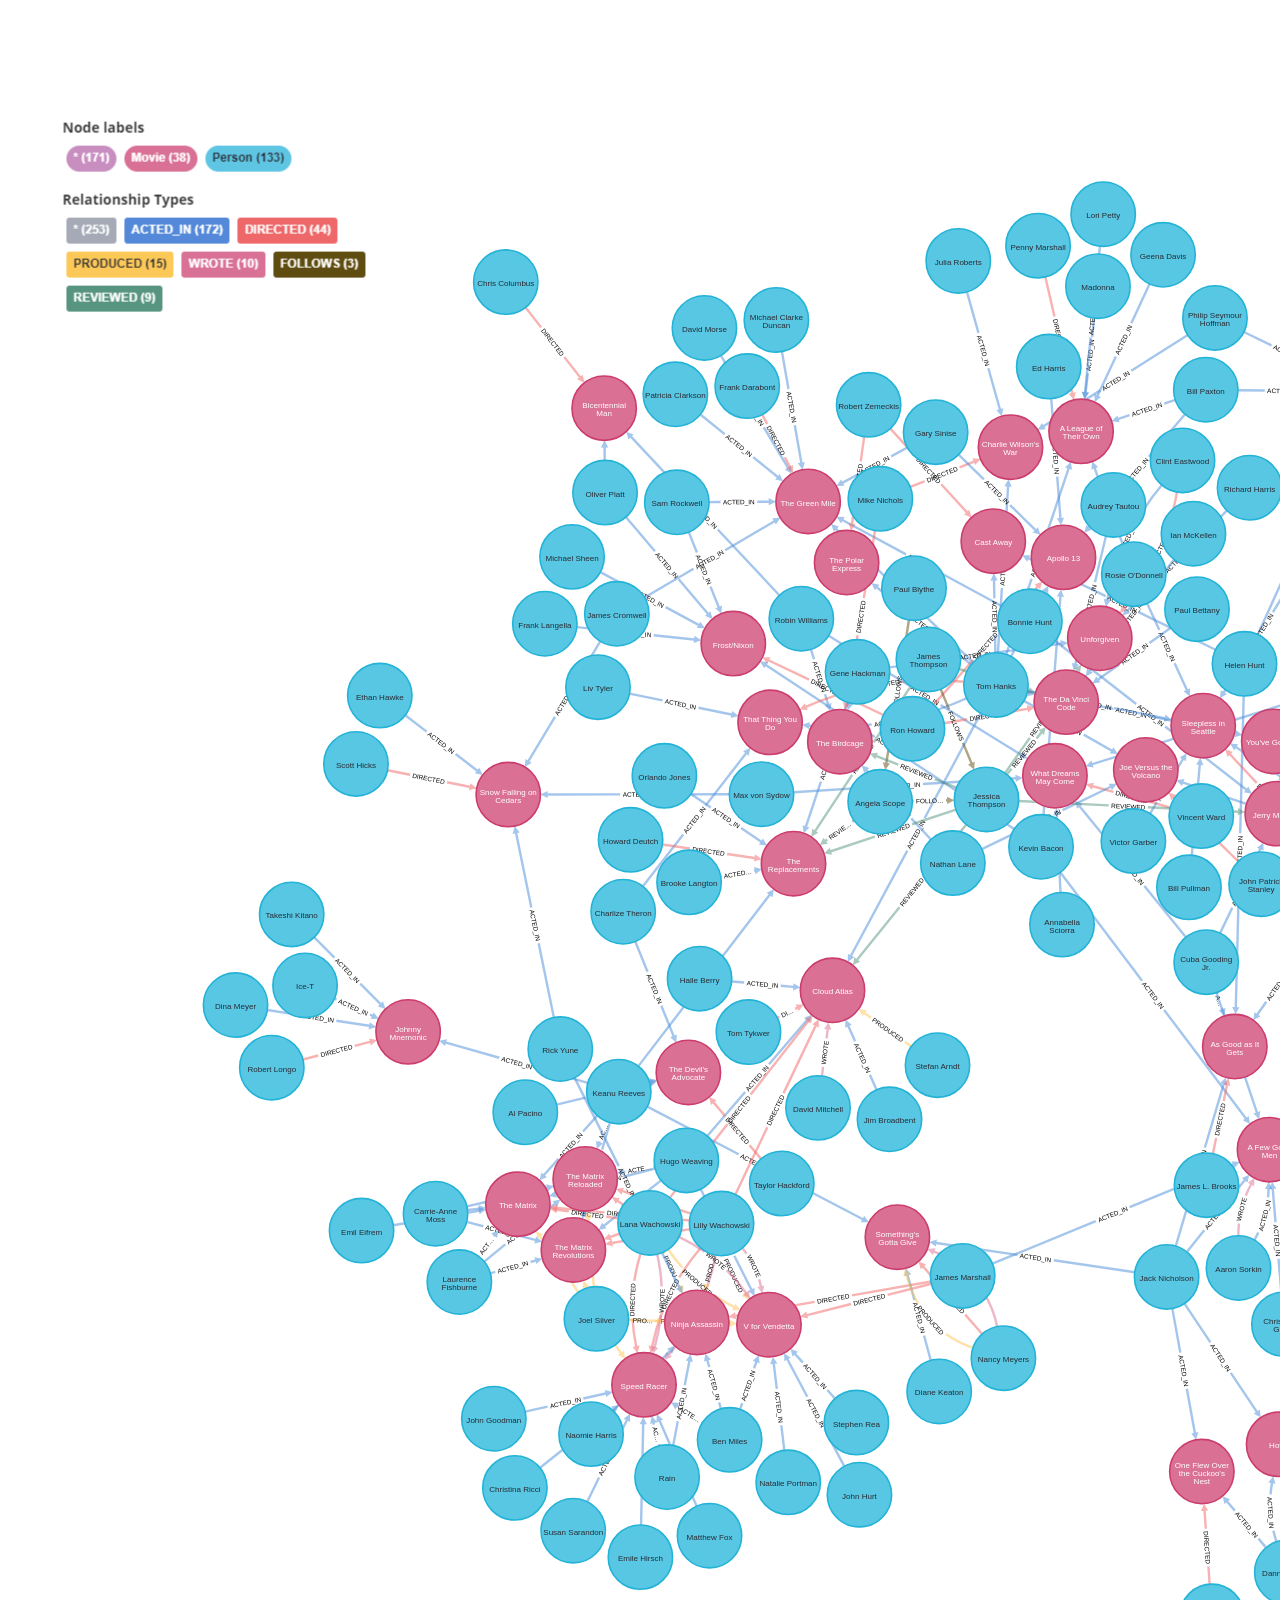
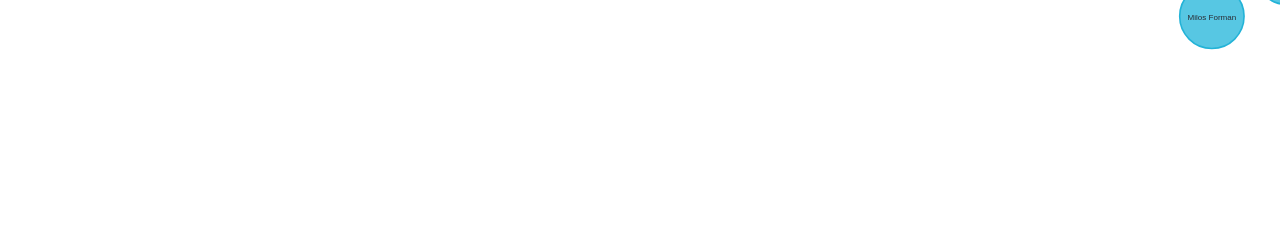
==== commit ee2cd262: "Add files via upload" ====
--- a/graph.html
+++ b/graph.html
@@ -3,7 +3,7 @@
   <head>
     <meta charset="utf-8">
     <meta name="viewport" content="width=device-width, initial-scale=1.0">
-    <title>Neo4j Graph Visualization</title>
+    <title>Movie DB</title>
 	<style>
 .tooltipster-fall,.tooltipster-grow.tooltipster-show{-webkit-transition-timing-function:cubic-bezier(.175,.885,.32,1);-moz-transition-timing-function:cubic-bezier(.175,.885,.32,1.15);-ms-transition-timing-function:cubic-bezier(.175,.885,.32,1.15);-o-transition-timing-function:cubic-bezier(.175,.885,.32,1.15)}.tooltipster-base{display:flex;pointer-events:none;position:absolute}.tooltipster-box{flex:1 1 auto}.tooltipster-content{box-sizing:border-box;max-height:100%;max-width:100%;overflow:auto}.tooltipster-ruler{bottom:0;left:0;overflow:hidden;position:fixed;right:0;top:0;visibility:hidden}.tooltipster-fade{opacity:0;-webkit-transition-property:opacity;-moz-transition-property:opacity;-o-transition-property:opacity;-ms-transition-property:opacity;transition-property:opacity}.tooltipster-fade.tooltipster-show{opacity:1}.tooltipster-grow{-webkit-transform:scale(0,0);-moz-transform:scale(0,0);-o-transform:scale(0,0);-ms-transform:scale(0,0);transform:scale(0,0);-webkit-transition-property:-webkit-transform;-moz-transition-property:-moz-transform;-o-transition-property:-o-transform;-ms-transition-property:-ms-transform;transition-property:transform;-webkit-backface-visibility:hidden}.tooltipster-grow.tooltipster-show{-webkit-transform:scale(1,1);-moz-transform:scale(1,1);-o-transform:scale(1,1);-ms-transform:scale(1,1);transform:scale(1,1);-webkit-transition-timing-function:cubic-bezier(.175,.885,.32,1.15);transition-timing-function:cubic-bezier(.175,.885,.32,1.15)}.tooltipster-swing{opacity:0;-webkit-transform:rotateZ(4deg);-moz-transform:rotateZ(4deg);-o-transform:rotateZ(4deg);-ms-transform:rotateZ(4deg);transform:rotateZ(4deg);-webkit-transition-property:-webkit-transform,opacity;-moz-transition-property:-moz-transform;-o-transition-property:-o-transform;-ms-transition-property:-ms-transform;transition-property:transform}.tooltipster-swing.tooltipster-show{opacity:1;-webkit-transform:rotateZ(0);-moz-transform:rotateZ(0);-o-transform:rotateZ(0);-ms-transform:rotateZ(0);transform:rotateZ(0);-webkit-transition-timing-function:cubic-bezier(.23,.635,.495,1);-webkit-transition-timing-function:cubic-bezier(.23,.635,.495,2.4);-moz-transition-timing-function:cubic-bezier(.23,.635,.495,2.4);-ms-transition-timing-function:cubic-bezier(.23,.635,.495,2.4);-o-transition-timing-function:cubic-bezier(.23,.635,.495,2.4);transition-timing-function:cubic-bezier(.23,.635,.495,2.4)}.tooltipster-fall{-webkit-transition-property:top;-moz-transition-property:top;-o-transition-property:top;-ms-transition-property:top;transition-property:top;-webkit-transition-timing-function:cubic-bezier(.175,.885,.32,1.15);transition-timing-function:cubic-bezier(.175,.885,.32,1.15)}.tooltipster-fall.tooltipster-initial{top:0!important}.tooltipster-fall.tooltipster-dying{-webkit-transition-property:all;-moz-transition-property:all;-o-transition-property:all;-ms-transition-property:all;transition-property:all;top:0!important;opacity:0}.tooltipster-slide{-webkit-transition-property:left;-moz-transition-property:left;-o-transition-property:left;-ms-transition-property:left;transition-property:left;-webkit-transition-timing-function:cubic-bezier(.175,.885,.32,1);-webkit-transition-timing-function:cubic-bezier(.175,.885,.32,1.15);-moz-transition-timing-function:cubic-bezier(.175,.885,.32,1.15);-ms-transition-timing-function:cubic-bezier(.175,.885,.32,1.15);-o-transition-timing-function:cubic-bezier(.175,.885,.32,1.15);transition-timing-function:cubic-bezier(.175,.885,.32,1.15)}.tooltipster-slide.tooltipster-initial{left:-40px!important}.tooltipster-slide.tooltipster-dying{-webkit-transition-property:all;-moz-transition-property:all;-o-transition-property:all;-ms-transition-property:all;transition-property:all;left:0!important;opacity:0}@keyframes tooltipster-fading{0%{opacity:0}100%{opacity:1}}.tooltipster-update-fade{animation:tooltipster-fading .4s}@keyframes tooltipster-rotating{25%{transform:rotate(-2deg)}75%{transform:rotate(2deg)}100%{transform:rotate(0)}}.tooltipster-update-rotate{animation:tooltipster-rotating .6s}@keyframes tooltipster-scaling{50%{transform:scale(1.1)}100%{transform:scale(1)}}.tooltipster-update-scale{animation:tooltipster-scaling .6s}.tooltipster-sidetip .tooltipster-box{background:#565656;border:2px solid #000;border-radius:4px}.tooltipster-sidetip.tooltipster-bottom .tooltipster-box{margin-top:8px}.tooltipster-sidetip.tooltipster-left .tooltipster-box{margin-right:8px}.tooltipster-sidetip.tooltipster-right .tooltipster-box{margin-left:8px}.tooltipster-sidetip.tooltipster-top .tooltipster-box{margin-bottom:8px}.tooltipster-sidetip .tooltipster-content{color:#fff;line-height:18px;padding:6px 14px}.tooltipster-sidetip .tooltipster-arrow{overflow:hidden;position:absolute}.tooltipster-sidetip.tooltipster-bottom .tooltipster-arrow{height:10px;margin-left:-10px;top:0;width:20px}.tooltipster-sidetip.tooltipster-left .tooltipster-arrow{height:20px;margin-top:-10px;right:0;top:0;width:10px}.tooltipster-sidetip.tooltipster-right .tooltipster-arrow{height:20px;margin-top:-10px;left:0;top:0;width:10px}.tooltipster-sidetip.tooltipster-top .tooltipster-arrow{bottom:0;height:10px;margin-left:-10px;width:20px}.tooltipster-sidetip .tooltipster-arrow-background,.tooltipster-sidetip .tooltipster-arrow-border{height:0;position:absolute;width:0}.tooltipster-sidetip .tooltipster-arrow-background{border:10px solid transparent}.tooltipster-sidetip.tooltipster-bottom .tooltipster-arrow-background{border-bottom-color:#565656;left:0;top:3px}.tooltipster-sidetip.tooltipster-left .tooltipster-arrow-background{border-left-color:#565656;left:-3px;top:0}.tooltipster-sidetip.tooltipster-right .tooltipster-arrow-background{border-right-color:#565656;left:3px;top:0}.tooltipster-sidetip.tooltipster-top .tooltipster-arrow-background{border-top-color:#565656;left:0;top:-3px}.tooltipster-sidetip .tooltipster-arrow-border{border:10px solid transparent;left:0;top:0}.tooltipster-sidetip.tooltipster-bottom .tooltipster-arrow-border{border-bottom-color:#000}.tooltipster-sidetip.tooltipster-left .tooltipster-arrow-border{border-left-color:#000}.tooltipster-sidetip.tooltipster-right .tooltipster-arrow-border{border-right-color:#000}.tooltipster-sidetip.tooltipster-top .tooltipster-arrow-border{border-top-color:#000}.tooltipster-sidetip .tooltipster-arrow-uncropped{position:relative}.tooltipster-sidetip.tooltipster-bottom .tooltipster-arrow-uncropped{top:-10px}.tooltipster-sidetip.tooltipster-right .tooltipster-arrow-uncropped{left:-10px}
 		
@@ -230,14 +230,18 @@
 	
 	function handle_down(e) {
 		
-//		document.body.style.touchAction = "none";
-		document.body.style.touchAction = "auto";
-		document.body.style.cursor = "move";
-		dragable = true;
-		if (svgele) {
-			svgelem_pos_start = get_svg_pos();
+		if (e.touches !== undefined) {
+			zoom_svg(e, e.touches.length);
 		}
-		pointer_pos_start_abs = {x: get_abs_pointer_pos(e).x, y: get_abs_pointer_pos(e).y};
+		else {
+			document.body.style.touchAction = "none";
+			document.body.style.cursor = "move";
+			dragable = true;
+			if (svgele) {
+				svgelem_pos_start = get_svg_pos();
+			}
+			pointer_pos_start_abs = {x: get_abs_pointer_pos(e).x, y: get_abs_pointer_pos(e).y};
+		}
 	} // handle_down
 	
 	function handle_move(e) {
@@ -282,7 +286,7 @@
 	</noscript>
   </head>
   <body>
-<svg xmlns="http://www.w3.org/2000/svg" width="2048.793701171875" height="1830.5595703125" viewBox="-962.35009765625 -717.17431640625 2048.793701171875 1830.5595703125"><desc>Created using Neo4j (http://www.neo4j.com/)</desc><g class="layer relationships"><g class="relationship" transform="translate(-442.03474487376866 417.3185644801277) rotate(387.58513988244715)"><path class="outline" fill="#4C8EDA" stroke="none" d="M 40 1.5 L 168.04505243032622 1.5 L 168.04505243032622 -1.5 L 40 -1.5 Z M 213.60755243032622 1.5 L 341.65260486065245 1.5 L 341.65260486065245 4.5 L 350.65260486065245 0 L 341.65260486065245 -4.5 L 341.65260486065245 -1.5 L 213.60755243032622 -1.5 Z"/><text text-anchor="middle" pointer-events="none" font-size="8px" fill="#000000" x="190.82630243032622" y="3" font-family="sans-serif">ACTED_IN</text></g><g class="relationship" transform="translate(-442.03474487376866 417.3185644801277) rotate(307.474171911132)"><path class="outline" fill="#4C8EDA" stroke="none" d="M 40 1.5 L 151.19467775306157 1.5 L 151.19467775306157 -1.5 L 40 -1.5 Z M 196.75717775306157 1.5 L 307.95185550612314 1.5 L 307.95185550612314 4.5 L 316.95185550612314 0 L 307.95185550612314 -4.5 L 307.95185550612314 -1.5 L 196.75717775306157 -1.5 Z"/><text text-anchor="middle" pointer-events="none" font-size="8px" fill="#000000" x="173.97592775306157" y="3" font-family="sans-serif">ACTED_IN</text></g><g class="relationship" transform="translate(-442.03474487376866 417.3185644801277) rotate(195.84367910726496)"><path class="outline" fill="#4C8EDA" stroke="none" d="M 40 1.5 L 108.80381290498232 1.5 L 108.80381290498232 -1.5 L 40 -1.5 Z M 154.36631290498232 1.5 L 223.17012580996465 1.5 L 223.17012580996465 4.5 L 232.17012580996465 0 L 223.17012580996465 -4.5 L 223.17012580996465 -1.5 L 154.36631290498232 -1.5 Z"/><text text-anchor="middle" pointer-events="none" font-size="8px" fill="#000000" x="131.58506290498232" y="3" transform="rotate(180 131.58506290498232 0)" font-family="sans-serif">ACTED_IN</text></g><g class="relationship" transform="translate(-442.03474487376866 417.3185644801277) rotate(344.5675237614055)"><path class="outline" fill="#4C8EDA" stroke="none" d="M 40 1.5 L 40.34768604804041 1.5 L 40.34768604804041 -1.5 L 40 -1.5 Z M 40.34768604804041 1.5 L 40.69537209608082 1.5 L 40.69537209608082 4.5 L 49.69537209608082 0 L 40.69537209608082 -4.5 L 40.69537209608082 -1.5 L 40.34768604804041 -1.5 Z"/></g><g class="relationship" transform="translate(-442.03474487376866 417.3185644801277) rotate(466.0026923611857)"><path class="outline" fill="#4C8EDA" stroke="none" d="M 40 1.5 L 75.04940326694059 1.5 L 75.04940326694059 -1.5 L 40 -1.5 Z M 120.61190326694059 1.5 L 155.66130653388117 1.5 L 155.66130653388117 4.5 L 164.66130653388117 0 L 155.66130653388117 -4.5 L 155.66130653388117 -1.5 L 120.61190326694059 -1.5 Z"/><text text-anchor="middle" pointer-events="none" font-size="8px" fill="#000000" x="97.83065326694059" y="3" transform="rotate(180 97.83065326694059 0)" font-family="sans-serif">ACTED_IN</text></g><g class="relationship" transform="translate(-442.03474487376866 417.3185644801277) rotate(471.03113519559986)"><path class="outline" fill="#4C8EDA" stroke="none" d="M 40 1.5 L 41.08454125905702 1.5 L 41.08454125905702 -1.5 L 40 -1.5 Z M 66.19782250905702 1.5 L 67.28236376811404 1.5 L 67.28236376811404 4.5 L 76.28236376811404 0 L 67.28236376811404 -4.5 L 67.28236376811404 -1.5 L 66.19782250905702 -1.5 Z"/><text text-anchor="middle" pointer-events="none" font-size="8px" fill="#000000" x="53.64118188405702" y="3" transform="rotate(180 53.64118188405702 0)" font-family="sans-serif">AC…</text></g><g class="relationship" transform="translate(-442.03474487376866 417.3185644801277) rotate(491.88894412117145)"><path class="outline" fill="#4C8EDA" stroke="none" d="M 40 1.5 L 66.62765949923968 1.5 L 66.62765949923968 -1.5 L 40 -1.5 Z M 112.19015949923968 1.5 L 138.81781899847937 1.5 L 138.81781899847937 4.5 L 147.81781899847937 0 L 138.81781899847937 -4.5 L 138.81781899847937 -1.5 L 112.19015949923968 -1.5 Z"/><text text-anchor="middle" pointer-events="none" font-size="8px" fill="#000000" x="89.40890949923968" y="3" transform="rotate(180 89.40890949923968 0)" font-family="sans-serif">ACTED_IN</text></g><g class="relationship" transform="translate(-669.7748520402199 568.9857388551532) rotate(374.737124790526)"><path class="outline" fill="#4C8EDA" stroke="none" d="M 40 1.5 L 61.29180721533591 1.5 L 61.29180721533591 -1.5 L 40 -1.5 Z M 106.85430721533591 1.5 L 128.14611443067182 1.5 L 128.14611443067182 4.5 L 137.14611443067182 0 L 128.14611443067182 -4.5 L 128.14611443067182 -1.5 L 106.85430721533591 -1.5 Z"/><text text-anchor="middle" pointer-events="none" font-size="8px" fill="#000000" x="84.07305721533591" y="3" font-family="sans-serif">ACTED_IN</text></g><g class="relationship" transform="translate(-669.7748520402199 568.9857388551532) rotate(346.9452446809066)"><path class="outline" fill="#4C8EDA" stroke="none" d="M 40 1.5 L 68.19088586080638 1.5 L 68.19088586080638 -1.5 L 40 -1.5 Z M 113.75338586080638 1.5 L 141.94427172161275 1.5 L 141.94427172161275 4.5 L 150.94427172161275 0 L 141.94427172161275 -4.5 L 141.94427172161275 -1.5 L 113.75338586080638 -1.5 Z"/><text text-anchor="middle" pointer-events="none" font-size="8px" fill="#000000" x="90.97213586080638" y="3" font-family="sans-serif">ACTED_IN</text></g><g class="relationship" transform="translate(-669.7748520402199 568.9857388551532) rotate(353.3959688388243)"><path class="outline" fill="#4C8EDA" stroke="none" d="M 40 1.5 L 47.00990011158217 1.5 L 47.00990011158217 -1.5 L 40 -1.5 Z M 47.00990011158217 1.5 L 54.01980022316434 1.5 L 54.01980022316434 4.5 L 63.01980022316434 0 L 54.01980022316434 -4.5 L 54.01980022316434 -1.5 L 47.00990011158217 -1.5 Z"/></g><g class="relationship" transform="translate(-640.1838738414701 653.9308681353049) rotate(344.28349616847163)"><path class="outline" fill="#4C8EDA" stroke="none" d="M 40 1.5 L 46.33476755208697 1.5 L 46.33476755208697 -1.5 L 40 -1.5 Z M 91.89726755208697 1.5 L 98.23203510417395 1.5 L 98.23203510417395 4.5 L 107.23203510417395 0 L 98.23203510417395 -4.5 L 98.23203510417395 -1.5 L 91.89726755208697 -1.5 Z"/><text text-anchor="middle" pointer-events="none" font-size="8px" fill="#000000" x="69.11601755208697" y="3" font-family="sans-serif">ACTED_IN</text></g><g class="relationship" transform="translate(-640.1838738414701 653.9308681353049) rotate(320.6892195464726)"><path class="outline" fill="#4C8EDA" stroke="none" d="M 40 1.5 L 73.80057799905336 1.5 L 73.80057799905336 -1.5 L 40 -1.5 Z M 119.36307799905336 1.5 L 153.16365599810672 1.5 L 153.16365599810672 4.5 L 162.16365599810672 0 L 153.16365599810672 -4.5 L 153.16365599810672 -1.5 L 119.36307799905336 -1.5 Z"/><text text-anchor="middle" pointer-events="none" font-size="8px" fill="#000000" x="96.58182799905336" y="3" font-family="sans-serif">ACTED_IN</text></g><g class="relationship" transform="translate(-640.1838738414701 653.9308681353049) rotate(306.9268343442223)"><path class="outline" fill="#4C8EDA" stroke="none" d="M 40 1.5 L 41.04085825534316 1.5 L 41.04085825534316 -1.5 L 40 -1.5 Z M 71.04085825534315 1.5 L 72.08171651068632 1.5 L 72.08171651068632 4.5 L 81.08171651068632 0 L 72.08171651068632 -4.5 L 72.08171651068632 -1.5 L 71.04085825534315 -1.5 Z"/><text text-anchor="middle" pointer-events="none" font-size="8px" fill="#000000" x="56.04085825534316" y="3" font-family="sans-serif">ACT…</text></g><g class="relationship" transform="translate(-358.0754367357286 502.7967749739767) rotate(310.6591489201492)"><path class="outline" fill="#4C8EDA" stroke="none" d="M 40 1.5 L 112.10877797995886 1.5 L 112.10877797995886 -1.5 L 40 -1.5 Z M 157.67127797995886 1.5 L 229.78005595991772 1.5 L 229.78005595991772 4.5 L 238.78005595991772 0 L 229.78005595991772 -4.5 L 229.78005595991772 -1.5 L 157.67127797995886 -1.5 Z"/><text text-anchor="middle" pointer-events="none" font-size="8px" fill="#000000" x="134.89002797995886" y="3" font-family="sans-serif">ACTED_IN</text></g><g class="relationship" transform="translate(-358.0754367357286 502.7967749739767) rotate(423.2991193644498)"><path class="outline" fill="#4C8EDA" stroke="none" d="M 40 1.5 L 86.99202857983792 1.5 L 86.99202857983792 -1.5 L 40 -1.5 Z M 132.55452857983792 1.5 L 179.54655715967584 1.5 L 179.54655715967584 4.5 L 188.54655715967584 0 L 179.54655715967584 -4.5 L 179.54655715967584 -1.5 L 132.55452857983792 -1.5 Z"/><text text-anchor="middle" pointer-events="none" font-size="8px" fill="#000000" x="109.77327857983792" y="3" font-family="sans-serif">ACTED_IN</text></g><g class="relationship" transform="translate(-358.0754367357286 502.7967749739767) rotate(501.60307859908323)"><path class="outline" fill="#4C8EDA" stroke="none" d="M 40 1.5 L 62.27856114891864 1.5 L 62.27856114891864 -1.5 L 40 -1.5 Z M 107.84106114891864 1.5 L 130.11962229783728 1.5 L 130.11962229783728 4.5 L 139.11962229783728 0 L 130.11962229783728 -4.5 L 130.11962229783728 -1.5 L 107.84106114891864 -1.5 Z"/><text text-anchor="middle" pointer-events="none" font-size="8px" fill="#000000" x="85.05981114891864" y="3" transform="rotate(180 85.05981114891864 0)" font-family="sans-serif">ACTED_IN</text></g><g class="relationship" transform="translate(-358.0754367357286 502.7967749739767) rotate(529.6045842328798)"><path class="outline" fill="#4C8EDA" stroke="none" d="M 40 1.5 L 41.72587369131417 1.5 L 41.72587369131417 -1.5 L 40 -1.5 Z M 77.06181119131418 1.5 L 78.78768488262834 1.5 L 78.78768488262834 4.5 L 87.78768488262834 0 L 78.78768488262834 -4.5 L 78.78768488262834 -1.5 L 77.06181119131418 -1.5 Z"/><text text-anchor="middle" pointer-events="none" font-size="8px" fill="#000000" x="59.39384244131417" y="3" transform="rotate(180 59.39384244131417 0)" font-family="sans-serif">ACTE…</text></g><g class="relationship" transform="translate(-358.0754367357286 502.7967749739767) rotate(525.4497454754548)"><path class="outline" fill="#4C8EDA" stroke="none" d="M 40 1.5 L 80.868973345217 1.5 L 80.868973345217 -1.5 L 40 -1.5 Z M 126.431473345217 1.5 L 167.300446690434 1.5 L 167.300446690434 4.5 L 176.300446690434 0 L 167.300446690434 -4.5 L 167.300446690434 -1.5 L 126.431473345217 -1.5 Z"/><text text-anchor="middle" pointer-events="none" font-size="8px" fill="#000000" x="103.650223345217" y="3" transform="rotate(180 103.650223345217 0)" font-family="sans-serif">ACTED_IN</text></g><g class="relationship" transform="translate(-314.3025016374296 581.1921103889732) rotate(475.6719556529263)"><path class="outline" fill="#F16667" stroke="none" d="M 38.24880448390895,11.801650543534432 L 39.025261619216515,8.903873064667227 A 271.98406834634267 271.98406834634267 0 0 0 83.40207839353442,16.92421967152464 L 83.11510011311857,19.910462037202507 A 274.98406834634267 274.98406834634267 0 0 1 38.24880448390895,11.801650543534432 Z M 130.20278906919606,20.385012106397227 L 129.9760537089718,17.393592530940822 A 271.98406834634267 271.98406834634267 0 0 0 174.5054988314855,10.26924387323611 L 173.78760111686395,7.356406275404545 L 183.60296048229097,9.571969528287257 L 175.9412942607286,16.09491906889924 L 175.22339654610704,13.182081471067676 A 274.98406834634267 274.98406834634267 0 0 1 130.20278906919606,20.385012106397227"/><text text-anchor="middle" pointer-events="none" font-size="8px" fill="#000000" x="106.6638840132784" y="22.65761814113492" transform="rotate(180 106.6638840132784 19.65761814113492)" font-family="sans-serif">DIRECTED</text></g><g class="relationship" transform="translate(-314.3025016374296 581.1921103889732) rotate(424.89968750485224)"><path class="outline" fill="#FFC454" stroke="none" d="M 38.24880448390895,11.801650543534432 L 39.025261619216515,8.903873064667227 A 106.40469406254806 106.40469406254806 0 0 0 39.65047989164607,9.069364918738643 L 38.89165031341025,11.971808315463974 A 109.40469406254806 109.40469406254806 0 0 1 38.24880448390895,11.801650543534432 Z M 90.88393533464485,12.792388680319164 L 90.21707786718106,9.867444045272578 A 106.40469406254806 106.40469406254806 0 0 0 90.84720726676981,9.721765008627886 L 90.16258377671255,6.800927684013278 L 99.95203098564227,9.128313200763422 L 92.21645424688433,15.563439657857103 L 91.53183075682706,12.642602333242495 A 109.40469406254806 109.40469406254806 0 0 1 90.88393533464485,12.792388680319164"/><text text-anchor="middle" pointer-events="none" font-size="8px" fill="#000000" x="64.86200399789043" y="17.016088362030374" font-family="sans-serif">PRODUCED</text></g><g class="relationship" transform="translate(-314.3025016374296 581.1921103889732) rotate(475.6719556529263)"><path class="outline" fill="#DA7194" stroke="none" d="M 38.24880448390895,-11.801650543534432 L 39.025261619216515,-8.903873064667227 A 271.98406834634267 271.98406834634267 0 0 1 88.90982832304645,-17.397078598265153 L 88.68360084281164,-20.388536625245735 A 274.98406834634267 274.98406834634267 0 0 0 38.24880448390895,-11.801650543534432 Z M 124.62578426817696,-20.750762209249814 L 124.45989248519581,-17.755352401504098 A 271.98406834634267 271.98406834634267 0 0 1 174.5054988314855,-10.26924387323611 L 173.78760111686395,-7.356406275404545 L 183.60296048229097,-9.571969528287257 L 175.9412942607286,-16.09491906889924 L 175.22339654610704,-13.182081471067676 A 274.98406834634267 274.98406834634267 0 0 0 124.62578426817696,-20.750762209249814"/><text text-anchor="middle" pointer-events="none" font-size="8px" fill="#000000" x="106.66388401327832" y="-16.65761814113492" transform="rotate(180 106.66388401327832 -19.65761814113492)" font-family="sans-serif">WROTE</text></g><g class="relationship" transform="translate(-314.3025016374296 581.1921103889732) rotate(424.89968750485224)"><path class="outline" fill="#DA7194" stroke="none" d="M 38.24880448390895,-11.801650543534432 L 39.025261619216515,-8.903873064667227 A 106.40469406254806 106.40469406254806 0 0 1 47.35347035284133,-10.780852600334484 L 46.81182077392021,-13.731550099851262 A 109.40469406254806 109.40469406254806 0 0 0 38.24880448390895,-11.801650543534432 Z M 82.91217639872163,-14.301312382426502 L 82.46391354470374,-11.334991359052978 A 106.40469406254806 106.40469406254806 0 0 1 90.84720726676981,-9.721765008627886 L 90.16258377671255,-6.800927684013278 L 99.95203098564227,-9.128313200763422 L 92.21645424688433,-15.563439657857103 L 91.53183075682706,-12.642602333242495 A 109.40469406254806 109.40469406254806 0 0 0 82.91217639872163,-14.301312382426502"/><text text-anchor="middle" pointer-events="none" font-size="8px" fill="#000000" x="64.86200399789043" y="-11.016088362030374" font-family="sans-serif">WROTE</text></g><g class="relationship" transform="translate(-314.3025016374296 581.1921103889732) rotate(464.051763760477)"><path class="outline" fill="#FFC454" stroke="none" d="M 40 1.5 L 40.34625897978022 1.5 L 40.34625897978022 -1.5 L 40 -1.5 Z M 77.45954022978022 1.5 L 77.80579920956043 1.5 L 77.80579920956043 4.5 L 86.80579920956043 0 L 77.80579920956043 -4.5 L 77.80579920956043 -1.5 L 77.45954022978022 -1.5 Z"/><text text-anchor="middle" pointer-events="none" font-size="8px" fill="#000000" x="58.90289960478022" y="3" transform="rotate(180 58.90289960478022 0)" font-family="sans-serif">PROD…</text></g><g class="relationship" transform="translate(-314.3025016374296 581.1921103889732) rotate(295.43617254379143)"><path class="outline" fill="#F16667" stroke="none" d="M 40 1.5 L 132.5513571428152 1.5 L 132.5513571428152 -1.5 L 40 -1.5 Z M 179.4419821428152 1.5 L 271.9933392856304 1.5 L 271.9933392856304 4.5 L 280.9933392856304 0 L 271.9933392856304 -4.5 L 271.9933392856304 -1.5 L 179.4419821428152 -1.5 Z"/><text text-anchor="middle" pointer-events="none" font-size="8px" fill="#000000" x="155.9966696428152" y="3" font-family="sans-serif">DIRECTED</text></g><g class="relationship" transform="translate(-314.3025016374296 581.1921103889732) rotate(529.8836888504288)"><path class="outline" fill="#F16667" stroke="none" d="M 40 1.5 L 65.5856883289753 1.5 L 65.5856883289753 -1.5 L 40 -1.5 Z M 112.4763133289753 1.5 L 138.0620016579506 1.5 L 138.0620016579506 4.5 L 147.0620016579506 0 L 138.0620016579506 -4.5 L 138.0620016579506 -1.5 L 112.4763133289753 -1.5 Z"/><text text-anchor="middle" pointer-events="none" font-size="8px" fill="#000000" x="89.0310008289753" y="3" transform="rotate(180 89.0310008289753 0)" font-family="sans-serif">DIRECTED</text></g><g class="relationship" transform="translate(-314.3025016374296 581.1921103889732) rotate(198.0841718768154)"><path class="outline" fill="#F16667" stroke="none" d="M 40 1.5 L 61.18935532516252 1.5 L 61.18935532516252 -1.5 L 40 -1.5 Z M 108.07998032516252 1.5 L 129.26933565032505 1.5 L 129.26933565032505 4.5 L 138.26933565032505 0 L 129.26933565032505 -4.5 L 129.26933565032505 -1.5 L 108.07998032516252 -1.5 Z"/><text text-anchor="middle" pointer-events="none" font-size="8px" fill="#000000" x="84.63466782516252" y="3" transform="rotate(180 84.63466782516252 0)" font-family="sans-serif">DIRECTED</text></g><g class="relationship" transform="translate(-314.3025016374296 581.1921103889732) rotate(185.42825767880652)"><path class="outline" fill="#F16667" stroke="none" d="M 40 1.5 L 99.19290765114532 1.5 L 99.19290765114532 -1.5 L 40 -1.5 Z M 146.08353265114533 1.5 L 205.27644030229064 1.5 L 205.27644030229064 4.5 L 214.27644030229064 0 L 205.27644030229064 -4.5 L 205.27644030229064 -1.5 L 146.08353265114533 -1.5 Z"/><text text-anchor="middle" pointer-events="none" font-size="8px" fill="#000000" x="122.63822015114532" y="3" transform="rotate(180 122.63822015114532 0)" font-family="sans-serif">DIRECTED</text></g><g class="relationship" transform="translate(-403.23062609387773 580.4910807992835) rotate(452.1171007173083)"><path class="outline" fill="#F16667" stroke="none" d="M 38.24880448390895,11.801650543534432 L 39.025261619216515,8.903873064667227 A 230.45580873381445 230.45580873381445 0 0 0 72.87610561989337,15.308235220161379 L 72.5403079435944,18.289382636944424 A 233.45580873381445 233.45580873381445 0 0 1 38.24880448390895,11.801650543534432 Z M 119.65094697333997,18.811907400794155 L 119.38135419970422,15.824045332959798 A 230.45580873381445 230.45580873381445 0 0 0 153.36592026765544,10.172075468395533 L 152.65392728391427,7.257788936308588 L 162.46477635578685,9.493239783215511 L 154.78990623513775,16.00064853256942 L 154.07791325139658,13.086362000482477 A 233.45580873381445 233.45580873381445 0 0 1 119.65094697333997,18.811907400794155"/><text text-anchor="middle" pointer-events="none" font-size="8px" fill="#000000" x="96.09904857924911" y="21.242198037242815" transform="rotate(180 96.09904857924911 18.242198037242815)" font-family="sans-serif">DIRECTED</text></g><g class="relationship" transform="translate(-403.23062609387773 580.4910807992835) rotate(400.54621863768045)"><path class="outline" fill="#FFC454" stroke="none" d="M 38.24880448390895,11.801650543534432 L 39.025261619216515,8.903873064667227 A 217.1412787025276 217.1412787025276 0 0 0 67.10344659615134,14.474024904408566 L 66.71491457316753,17.44875898783789 A 220.1412787025276 220.1412787025276 0 0 1 38.24880448390895,11.801650543534432 Z M 118.72623669627792,18.04480804635307 L 118.40597858553956,15.061951237435437 A 217.1412787025276 217.1412787025276 0 0 0 146.60444040932381,10.136729020182184 L 145.89459545458772,7.2219185391670475 L 155.7037943297373,9.464599396481429 L 148.02413031879604,15.966349982212458 L 147.31428536405994,13.051539501197322 A 220.1412787025276 220.1412787025276 0 0 1 118.72623669627792,18.04480804635307"/><text text-anchor="middle" pointer-events="none" font-size="8px" fill="#000000" x="92.7200984020189" y="20.788426907907308" font-family="sans-serif">PRODUCED</text></g><g class="relationship" transform="translate(-403.23062609387773 580.4910807992835) rotate(400.54621863768045)"><path class="outline" fill="#DA7194" stroke="none" d="M 38.24880448390895,-11.801650543534432 L 39.025261619216515,-8.903873064667227 A 217.1412787025276 217.1412787025276 0 0 1 75.00257628802441,-15.359019829201713 L 74.72317777119484,-18.345980905076914 A 220.1412787025276 220.1412787025276 0 0 0 38.24880448390895,-11.801650543534432 Z M 110.69951509113048,-18.75826925140305 L 110.48864203056247,-15.765689669783427 A 217.1412787025276 217.1412787025276 0 0 1 146.60444040932381,-10.136729020182184 L 145.89459545458772,-7.2219185391670475 L 155.7037943297373,-9.464599396481429 L 148.02413031879604,-15.966349982212458 L 147.31428536405994,-13.051539501197322 A 220.1412787025276 220.1412787025276 0 0 0 110.69951509113048,-18.75826925140305"/><text text-anchor="middle" pointer-events="none" font-size="8px" fill="#000000" x="92.72009840201892" y="-14.788426907907308" font-family="sans-serif">WROTE</text></g><g class="relationship" transform="translate(-403.23062609387773 580.4910807992835) rotate(452.1171007173083)"><path class="outline" fill="#DA7194" stroke="none" d="M 38.24880448390895,-11.801650543534432 L 39.025261619216515,-8.903873064667227 A 230.45580873381445 230.45580873381445 0 0 1 78.3709291923436,-15.860586711936065 L 78.10666137162917,-18.848924463753093 A 233.45580873381445 233.45580873381445 0 0 0 38.24880448390895,-11.801650543534432 Z M 114.07355220162273,-19.247849027809337 L 113.87563116922959,-16.254384936670704 A 230.45580873381445 230.45580873381445 0 0 1 153.36592026765544,-10.172075468395533 L 152.65392728391427,-7.257788936308588 L 162.46477635578685,-9.493239783215511 L 154.78990623513775,-16.00064853256942 L 154.07791325139658,-13.086362000482477 A 233.45580873381445 233.45580873381445 0 0 0 114.07355220162273,-19.247849027809337"/><text text-anchor="middle" pointer-events="none" font-size="8px" fill="#000000" x="96.09904857924909" y="-15.242198037242815" transform="rotate(180 96.09904857924909 -18.242198037242815)" font-family="sans-serif">WROTE</text></g><g class="relationship" transform="translate(-403.23062609387773 580.4910807992835) rotate(308.1065101964429)"><path class="outline" fill="#F16667" stroke="none" d="M 40 1.5 L 155.8070683041545 1.5 L 155.8070683041545 -1.5 L 40 -1.5 Z M 202.6976933041545 1.5 L 318.504761608309 1.5 L 318.504761608309 4.5 L 327.504761608309 0 L 318.504761608309 -4.5 L 318.504761608309 -1.5 L 202.6976933041545 -1.5 Z"/><text text-anchor="middle" pointer-events="none" font-size="8px" fill="#000000" x="179.2523808041545" y="3" font-family="sans-serif">DIRECTED</text></g><g class="relationship" transform="translate(-403.23062609387773 580.4910807992835) rotate(424.8283512428631)"><path class="outline" fill="#FFC454" stroke="none" d="M 40 1.5 L 42.40123220772202 1.5 L 42.40123220772202 -1.5 L 40 -1.5 Z M 85.29185720772202 1.5 L 87.69308941544404 1.5 L 87.69308941544404 4.5 L 96.69308941544404 0 L 87.69308941544404 -4.5 L 87.69308941544404 -1.5 L 85.29185720772202 -1.5 Z"/><text text-anchor="middle" pointer-events="none" font-size="8px" fill="#000000" x="63.84654470772202" y="3" font-family="sans-serif">PRODU…</text></g><g class="relationship" transform="translate(-403.23062609387773 580.4910807992835) rotate(520.587337360972)"><path class="outline" fill="#F16667" stroke="none" d="M 40 1.5 L 45.98281973299646 1.5 L 45.98281973299646 -1.5 L 40 -1.5 Z M 45.98281973299646 1.5 L 51.96563946599292 1.5 L 51.96563946599292 4.5 L 60.96563946599292 0 L 51.96563946599292 -4.5 L 51.96563946599292 -1.5 L 45.98281973299646 -1.5 Z"/></g><g class="relationship" transform="translate(-403.23062609387773 580.4910807992835) rotate(214.15360693233237)"><path class="outline" fill="#F16667" stroke="none" d="M 40 1.5 L 44.15953426586191 1.5 L 44.15953426586191 -1.5 L 40 -1.5 Z M 44.15953426586191 1.5 L 48.319068531723815 1.5 L 48.319068531723815 4.5 L 57.319068531723815 0 L 48.319068531723815 -4.5 L 48.319068531723815 -1.5 L 44.15953426586191 -1.5 Z"/></g><g class="relationship" transform="translate(-403.23062609387773 580.4910807992835) rotate(188.09421534243165)"><path class="outline" fill="#F16667" stroke="none" d="M 40 1.5 L 54.984845543616245 1.5 L 54.984845543616245 -1.5 L 40 -1.5 Z M 101.87547054361625 1.5 L 116.86031608723249 1.5 L 116.86031608723249 4.5 L 125.86031608723249 0 L 116.86031608723249 -4.5 L 116.86031608723249 -1.5 L 101.87547054361625 -1.5 Z"/><text text-anchor="middle" pointer-events="none" font-size="8px" fill="#000000" x="78.43015804361625" y="3" transform="rotate(180 78.43015804361625 0)" font-family="sans-serif">DIRECTED</text></g><g class="relationship" transform="translate(-469.85715130077625 699.6176375145128) rotate(414.19667753958714)"><path class="outline" fill="#FFC454" stroke="none" d="M 40 1.5 L 46.08873528830974 1.5 L 46.08873528830974 -1.5 L 40 -1.5 Z M 46.08873528830974 1.5 L 52.177470576619484 1.5 L 52.177470576619484 4.5 L 61.177470576619484 0 L 52.177470576619484 -4.5 L 52.177470576619484 -1.5 L 46.08873528830974 -1.5 Z"/></g><g class="relationship" transform="translate(-469.85715130077625 699.6176375145128) rotate(361.9639457096461)"><path class="outline" fill="#FFC454" stroke="none" d="M 40 1.5 L 76.90998590364723 1.5 L 76.90998590364723 -1.5 L 40 -1.5 Z M 128.69123590364723 1.5 L 165.60122180729445 1.5 L 165.60122180729445 4.5 L 174.60122180729445 0 L 165.60122180729445 -4.5 L 165.60122180729445 -1.5 L 128.69123590364723 -1.5 Z"/><text text-anchor="middle" pointer-events="none" font-size="8px" fill="#000000" x="102.80061090364723" y="3" font-family="sans-serif">PRODUCED</text></g><g class="relationship" transform="translate(-469.85715130077625 699.6176375145128) rotate(362.1049787281423)"><path class="outline" fill="#FFC454" stroke="none" d="M 40 1.5 L 42.25735720629524 1.5 L 42.25735720629524 -1.5 L 40 -1.5 Z M 73.59329470629524 1.5 L 75.85065191259048 1.5 L 75.85065191259048 4.5 L 84.85065191259048 0 L 75.85065191259048 -4.5 L 75.85065191259048 -1.5 L 73.59329470629524 -1.5 Z"/><text text-anchor="middle" pointer-events="none" font-size="8px" fill="#000000" x="57.92532595629524" y="3" font-family="sans-serif">PRO…</text></g><g class="relationship" transform="translate(-469.85715130077625 699.6176375145128) rotate(251.51910915433967)"><path class="outline" fill="#FFC454" stroke="none" d="M 40 1.5 L 40.61070979787645 1.5 L 40.61070979787645 -1.5 L 40 -1.5 Z M 40.61070979787645 1.5 L 41.221419595752906 1.5 L 41.221419595752906 4.5 L 50.221419595752906 0 L 41.221419595752906 -4.5 L 41.221419595752906 -1.5 L 40.61070979787645 -1.5 Z"/></g><g class="relationship" transform="translate(-469.85715130077625 699.6176375145128) rotate(265.42364496236047)"><path class="outline" fill="#FFC454" stroke="none" d="M 40 1.5 L 56.76864596181943 1.5 L 56.76864596181943 -1.5 L 40 -1.5 Z M 108.54989596181943 1.5 L 125.31854192363886 1.5 L 125.31854192363886 4.5 L 134.31854192363886 0 L 125.31854192363886 -4.5 L 125.31854192363886 -1.5 L 108.54989596181943 -1.5 Z"/><text text-anchor="middle" pointer-events="none" font-size="8px" fill="#000000" x="82.65927096181943" y="3" transform="rotate(180 82.65927096181943 0)" font-family="sans-serif">PRODUCED</text></g><g class="relationship" transform="translate(-469.85715130077625 699.6176375145128) rotate(235.59358155627444)"><path class="outline" fill="#FFC454" stroke="none" d="M 40 1.5 L 55.95557574355263 1.5 L 55.95557574355263 -1.5 L 40 -1.5 Z M 107.73682574355263 1.5 L 123.69240148710526 1.5 L 123.69240148710526 4.5 L 132.69240148710526 0 L 123.69240148710526 -4.5 L 123.69240148710526 -1.5 L 107.73682574355263 -1.5 Z"/><text text-anchor="middle" pointer-events="none" font-size="8px" fill="#000000" x="81.84620074355263" y="3" transform="rotate(180 81.84620074355263 0)" font-family="sans-serif">PRODUCED</text></g><g class="relationship" transform="translate(-761.7311481532654 589.946444498351) rotate(350.41531383489996)"><path class="outline" fill="#4C8EDA" stroke="none" d="M 40 1.5 L 71.2403177260737 1.5 L 71.2403177260737 -1.5 L 40 -1.5 Z M 116.8028177260737 1.5 L 148.0431354521474 1.5 L 148.0431354521474 4.5 L 157.0431354521474 0 L 148.0431354521474 -4.5 L 148.0431354521474 -1.5 L 116.8028177260737 -1.5 Z"/><text text-anchor="middle" pointer-events="none" font-size="8px" fill="#000000" x="94.0215677260737" y="3" font-family="sans-serif">ACTED_IN</text></g><g class="relationship" transform="translate(-436.56774058158646 193.72134629117866) rotate(307.8020751521329)"><path class="outline" fill="#4C8EDA" stroke="none" d="M 40 1.5 L 121.66096267891976 1.5 L 121.66096267891976 -1.5 L 40 -1.5 Z M 167.22346267891976 1.5 L 248.88442535783952 1.5 L 248.88442535783952 4.5 L 257.8844253578395 0 L 248.88442535783952 -4.5 L 248.88442535783952 -1.5 L 167.22346267891976 -1.5 Z"/><text text-anchor="middle" pointer-events="none" font-size="8px" fill="#000000" x="144.44221267891976" y="3" font-family="sans-serif">ACTED_IN</text></g><g class="relationship" transform="translate(-436.56774058158646 193.72134629117866) rotate(427.926399670155)"><path class="outline" fill="#4C8EDA" stroke="none" d="M 40 1.5 L 80.48212873649757 1.5 L 80.48212873649757 -1.5 L 40 -1.5 Z M 126.04462873649757 1.5 L 166.52675747299514 1.5 L 166.52675747299514 4.5 L 175.52675747299514 0 L 166.52675747299514 -4.5 L 166.52675747299514 -1.5 L 126.04462873649757 -1.5 Z"/><text text-anchor="middle" pointer-events="none" font-size="8px" fill="#000000" x="103.26337873649757" y="3" font-family="sans-serif">ACTED_IN</text></g><g class="relationship" transform="translate(-558.2367254899917 442.91376103602073) rotate(346.2841602894939)"><path class="outline" fill="#4C8EDA" stroke="none" d="M 40 1.5 L 77.0248649036025 1.5 L 77.0248649036025 -1.5 L 40 -1.5 Z M 122.5873649036025 1.5 L 159.612229807205 1.5 L 159.612229807205 4.5 L 168.612229807205 0 L 159.612229807205 -4.5 L 159.612229807205 -1.5 L 122.5873649036025 -1.5 Z"/><text text-anchor="middle" pointer-events="none" font-size="8px" fill="#000000" x="99.8061149036025" y="3" font-family="sans-serif">ACTED_IN</text></g><g class="relationship" transform="translate(-239.44453130853762 531.4604924336078) rotate(229.92100801924954)"><path class="outline" fill="#F16667" stroke="none" d="M 40 1.5 L 62.238793491672595 1.5 L 62.238793491672595 -1.5 L 40 -1.5 Z M 109.1294184916726 1.5 L 131.3682119833452 1.5 L 131.3682119833452 4.5 L 140.3682119833452 0 L 131.3682119833452 -4.5 L 131.3682119833452 -1.5 L 109.1294184916726 -1.5 Z"/><text text-anchor="middle" pointer-events="none" font-size="8px" fill="#000000" x="85.6841059916726" y="3" transform="rotate(180 85.6841059916726 0)" font-family="sans-serif">DIRECTED</text></g><g class="relationship" transform="translate(541.5540414970416 296.41334338233685) rotate(233.66001661868717)"><path class="outline" fill="#4C8EDA" stroke="none" d="M 40 1.5 L 112.15518866874555 1.5 L 112.15518866874555 -1.5 L 40 -1.5 Z M 157.71768866874555 1.5 L 229.8728773374911 1.5 L 229.8728773374911 4.5 L 238.8728773374911 0 L 229.8728773374911 -4.5 L 229.8728773374911 -1.5 L 157.71768866874555 -1.5 Z"/><text text-anchor="middle" pointer-events="none" font-size="8px" fill="#000000" x="134.93643866874555" y="3" transform="rotate(180 134.93643866874555 0)" font-family="sans-serif">ACTED_IN</text></g><g class="relationship" transform="translate(541.5540414970416 296.41334338233685) rotate(349.35684170541595)"><path class="outline" fill="#4C8EDA" stroke="none" d="M 40 1.5 L 113.73395436009912 1.5 L 113.73395436009912 -1.5 L 40 -1.5 Z M 159.29645436009912 1.5 L 233.03040872019824 1.5 L 233.03040872019824 4.5 L 242.03040872019824 0 L 233.03040872019824 -4.5 L 233.03040872019824 -1.5 L 159.29645436009912 -1.5 Z"/><text text-anchor="middle" pointer-events="none" font-size="8px" fill="#000000" x="136.51520436009912" y="3" font-family="sans-serif">ACTED_IN</text></g><g class="relationship" transform="translate(541.5540414970416 296.41334338233685) rotate(492.18837435996545)"><path class="outline" fill="#4C8EDA" stroke="none" d="M 40 1.5 L 102.93266039787844 1.5 L 102.93266039787844 -1.5 L 40 -1.5 Z M 148.49516039787844 1.5 L 211.42782079575687 1.5 L 211.42782079575687 4.5 L 220.42782079575687 0 L 211.42782079575687 -4.5 L 211.42782079575687 -1.5 L 148.49516039787844 -1.5 Z"/><text text-anchor="middle" pointer-events="none" font-size="8px" fill="#000000" x="125.71391039787844" y="3" transform="rotate(180 125.71391039787844 0)" font-family="sans-serif">ACTED_IN</text></g><g class="relationship" transform="translate(238.79292859944576 647.572921646245) rotate(286.48967717764606)"><path class="outline" fill="#4C8EDA" stroke="none" d="M 40 1.5 L 122.03372967519758 1.5 L 122.03372967519758 -1.5 L 40 -1.5 Z M 167.59622967519758 1.5 L 249.62995935039515 1.5 L 249.62995935039515 4.5 L 258.62995935039515 0 L 249.62995935039515 -4.5 L 249.62995935039515 -1.5 L 167.59622967519758 -1.5 Z"/><text text-anchor="middle" pointer-events="none" font-size="8px" fill="#000000" x="144.81497967519758" y="3" font-family="sans-serif">ACTED_IN</text></g><g class="relationship" transform="translate(238.79292859944576 647.572921646245) rotate(439.73692362742645)"><path class="outline" fill="#4C8EDA" stroke="none" d="M 40 1.5 L 95.61332722252429 1.5 L 95.61332722252429 -1.5 L 40 -1.5 Z M 141.17582722252428 1.5 L 196.78915444504858 1.5 L 196.78915444504858 4.5 L 205.78915444504858 0 L 196.78915444504858 -4.5 L 196.78915444504858 -1.5 L 141.17582722252428 -1.5 Z"/><text text-anchor="middle" pointer-events="none" font-size="8px" fill="#000000" x="118.39457722252429" y="3" font-family="sans-serif">ACTED_IN</text></g><g class="relationship" transform="translate(238.79292859944576 647.572921646245) rotate(188.39152463834972)"><path class="outline" fill="#4C8EDA" stroke="none" d="M 40 1.5 L 141.82067071331616 1.5 L 141.82067071331616 -1.5 L 40 -1.5 Z M 187.38317071331616 1.5 L 289.2038414266323 1.5 L 289.2038414266323 4.5 L 298.2038414266323 0 L 289.2038414266323 -4.5 L 289.2038414266323 -1.5 L 187.38317071331616 -1.5 Z"/><text text-anchor="middle" pointer-events="none" font-size="8px" fill="#000000" x="164.60192071331616" y="3" transform="rotate(180 164.60192071331616 0)" font-family="sans-serif">ACTED_IN</text></g><g class="relationship" transform="translate(238.79292859944576 647.572921646245) rotate(416.2139512738276)"><path class="outline" fill="#4C8EDA" stroke="none" d="M 40 1.5 L 97.90719268843279 1.5 L 97.90719268843279 -1.5 L 40 -1.5 Z M 143.4696926884328 1.5 L 201.37688537686557 1.5 L 201.37688537686557 4.5 L 210.37688537686557 0 L 201.37688537686557 -4.5 L 201.37688537686557 -1.5 L 143.4696926884328 -1.5 Z"/><text text-anchor="middle" pointer-events="none" font-size="8px" fill="#000000" x="120.68844268843279" y="3" font-family="sans-serif">ACTED_IN</text></g><g class="relationship" transform="translate(238.79292859944576 647.572921646245) rotate(308.9473213451707)"><path class="outline" fill="#4C8EDA" stroke="none" d="M 40 1.5 L 74.42443960979826 1.5 L 74.42443960979826 -1.5 L 40 -1.5 Z M 119.98693960979826 1.5 L 154.4113792195965 1.5 L 154.4113792195965 4.5 L 163.4113792195965 0 L 154.4113792195965 -4.5 L 154.4113792195965 -1.5 L 119.98693960979826 -1.5 Z"/><text text-anchor="middle" pointer-events="none" font-size="8px" fill="#000000" x="97.20568960979826" y="3" font-family="sans-serif">ACTED_IN</text></g><g class="relationship" transform="translate(529.4106162726553 648.8823700962627) rotate(224.42312352773433)"><path class="outline" fill="#4C8EDA" stroke="none" d="M 40 1.5 L 86.66048652902433 1.5 L 86.66048652902433 -1.5 L 40 -1.5 Z M 132.22298652902433 1.5 L 178.88347305804865 1.5 L 178.88347305804865 4.5 L 187.88347305804865 0 L 178.88347305804865 -4.5 L 178.88347305804865 -1.5 L 132.22298652902433 -1.5 Z"/><text text-anchor="middle" pointer-events="none" font-size="8px" fill="#000000" x="109.44173652902433" y="3" transform="rotate(180 109.44173652902433 0)" font-family="sans-serif">ACTED_IN</text></g><g class="relationship" transform="translate(82.74312796101022 112.95209044218275) rotate(274.4300375936628)"><path class="outline" fill="#4C8EDA" stroke="none" d="M 40 1.5 L 153.07902702676128 1.5 L 153.07902702676128 -1.5 L 40 -1.5 Z M 198.64152702676128 1.5 L 311.72055405352256 1.5 L 311.72055405352256 4.5 L 320.72055405352256 0 L 311.72055405352256 -4.5 L 311.72055405352256 -1.5 L 198.64152702676128 -1.5 Z"/><text text-anchor="middle" pointer-events="none" font-size="8px" fill="#000000" x="175.86027702676128" y="3" font-family="sans-serif">ACTED_IN</text></g><g class="relationship" transform="translate(82.74312796101022 112.95209044218275) rotate(213.43519595115004)"><path class="outline" fill="#4C8EDA" stroke="none" d="M 40 1.5 L 201.89223575946215 1.5 L 201.89223575946215 -1.5 L 40 -1.5 Z M 247.45473575946215 1.5 L 409.3469715189243 1.5 L 409.3469715189243 4.5 L 418.3469715189243 0 L 409.3469715189243 -4.5 L 409.3469715189243 -1.5 L 247.45473575946215 -1.5 Z"/><text text-anchor="middle" pointer-events="none" font-size="8px" fill="#000000" x="224.67348575946215" y="3" transform="rotate(180 224.67348575946215 0)" font-family="sans-serif">ACTED_IN</text></g><g class="relationship" transform="translate(82.74312796101022 112.95209044218275) rotate(412.97473233784973)"><path class="outline" fill="#4C8EDA" stroke="none" d="M 40 1.5 L 208.46336521656454 1.5 L 208.46336521656454 -1.5 L 40 -1.5 Z M 254.02586521656454 1.5 L 422.4892304331291 1.5 L 422.4892304331291 4.5 L 431.4892304331291 0 L 422.4892304331291 -4.5 L 422.4892304331291 -1.5 L 254.02586521656454 -1.5 Z"/><text text-anchor="middle" pointer-events="none" font-size="8px" fill="#000000" x="231.24461521656454" y="3" font-family="sans-serif">ACTED_IN</text></g><g class="relationship" transform="translate(638.4988944258332 548.649493420823) rotate(333.6174085577227)"><path class="outline" fill="#4C8EDA" stroke="none" d="M 40 1.5 L 92.83264858829054 1.5 L 92.83264858829054 -1.5 L 40 -1.5 Z M 138.39514858829054 1.5 L 191.22779717658108 1.5 L 191.22779717658108 4.5 L 200.22779717658108 0 L 191.22779717658108 -4.5 L 191.22779717658108 -1.5 L 138.39514858829054 -1.5 Z"/><text text-anchor="middle" pointer-events="none" font-size="8px" fill="#000000" x="115.61389858829054" y="3" font-family="sans-serif">ACTED_IN</text></g><g class="relationship" transform="translate(638.4988944258332 548.649493420823) rotate(192.30075100545093)"><path class="outline" fill="#4C8EDA" stroke="none" d="M 40 1.5 L 111.83263414747171 1.5 L 111.83263414747171 -1.5 L 40 -1.5 Z M 157.3951341474717 1.5 L 229.22776829494342 1.5 L 229.22776829494342 4.5 L 238.22776829494342 0 L 229.22776829494342 -4.5 L 229.22776829494342 -1.5 L 157.3951341474717 -1.5 Z"/><text text-anchor="middle" pointer-events="none" font-size="8px" fill="#000000" x="134.6138841474717" y="3" transform="rotate(180 134.6138841474717 0)" font-family="sans-serif">ACTED_IN</text></g><g class="relationship" transform="translate(440.5123944331669 635.7319423972066) rotate(243.22380204682088)"><path class="outline" fill="#4C8EDA" stroke="none" d="M 40 1.5 L 54.68637974023021 1.5 L 54.68637974023021 -1.5 L 40 -1.5 Z M 100.24887974023021 1.5 L 114.93525948046042 1.5 L 114.93525948046042 4.5 L 123.93525948046042 0 L 114.93525948046042 -4.5 L 114.93525948046042 -1.5 L 100.24887974023021 -1.5 Z"/><text text-anchor="middle" pointer-events="none" font-size="8px" fill="#000000" x="77.46762974023021" y="3" transform="rotate(180 77.46762974023021 0)" font-family="sans-serif">ACTED_IN</text></g><g class="relationship" transform="translate(288.0122832999031 256.38463539548087) rotate(230.93580347933607)"><path class="outline" fill="#4C8EDA" stroke="none" d="M 40 1.5 L 121.89372256981952 1.5 L 121.89372256981952 -1.5 L 40 -1.5 Z M 167.45622256981952 1.5 L 249.34994513963903 1.5 L 249.34994513963903 4.5 L 258.34994513963903 0 L 249.34994513963903 -4.5 L 249.34994513963903 -1.5 L 167.45622256981952 -1.5 Z"/><text text-anchor="middle" pointer-events="none" font-size="8px" fill="#000000" x="144.67497256981952" y="3" transform="rotate(180 144.67497256981952 0)" font-family="sans-serif">ACTED_IN</text></g><g class="relationship" transform="translate(288.0122832999031 256.38463539548087) rotate(295.55945094764417)"><path class="outline" fill="#4C8EDA" stroke="none" d="M 40 1.5 L 75.03543876010721 1.5 L 75.03543876010721 -1.5 L 40 -1.5 Z M 120.59793876010721 1.5 L 155.63337752021442 1.5 L 155.63337752021442 4.5 L 164.63337752021442 0 L 155.63337752021442 -4.5 L 155.63337752021442 -1.5 L 120.59793876010721 -1.5 Z"/><text text-anchor="middle" pointer-events="none" font-size="8px" fill="#000000" x="97.81668876010721" y="3" font-family="sans-serif">ACTED_IN</text></g><g class="relationship" transform="translate(288.0122832999031 256.38463539548087) rotate(431.27160306145726)"><path class="outline" fill="#4C8EDA" stroke="none" d="M 40 1.5 L 41.183159534131114 1.5 L 41.183159534131114 -1.5 L 40 -1.5 Z M 60.519097034131114 1.5 L 61.70225656826223 1.5 L 61.70225656826223 4.5 L 70.70225656826223 0 L 61.70225656826223 -4.5 L 61.70225656826223 -1.5 L 60.519097034131114 -1.5 Z"/><text text-anchor="middle" pointer-events="none" font-size="8px" fill="#000000" x="50.851128284131114" y="3" font-family="sans-serif">A…</text></g><g class="relationship" transform="translate(288.0122832999031 256.38463539548087) rotate(431.34782457735685)"><path class="outline" fill="#4C8EDA" stroke="none" d="M 40 1.5 L 95.67170171161546 1.5 L 95.67170171161546 -1.5 L 40 -1.5 Z M 141.23420171161547 1.5 L 196.9059034232309 1.5 L 196.9059034232309 4.5 L 205.9059034232309 0 L 196.9059034232309 -4.5 L 196.9059034232309 -1.5 L 141.23420171161547 -1.5 Z"/><text text-anchor="middle" pointer-events="none" font-size="8px" fill="#000000" x="118.45295171161546" y="3" font-family="sans-serif">ACTED_IN</text></g><g class="relationship" transform="translate(515.5747369194978 560.1189467283558) rotate(205.410466334869)"><path class="outline" fill="#4C8EDA" stroke="none" d="M 40 1.5 L 55.151705354521525 1.5 L 55.151705354521525 -1.5 L 40 -1.5 Z M 100.71420535452152 1.5 L 115.86591070904305 1.5 L 115.86591070904305 4.5 L 124.86591070904305 0 L 115.86591070904305 -4.5 L 115.86591070904305 -1.5 L 100.71420535452152 -1.5 Z"/><text text-anchor="middle" pointer-events="none" font-size="8px" fill="#000000" x="77.93295535452152" y="3" transform="rotate(180 77.93295535452152 0)" font-family="sans-serif">ACTED_IN</text></g><g class="relationship" transform="translate(473.4949960149335 719.3687678930289) rotate(485.0092303042363)"><path class="outline" fill="#4C8EDA" stroke="none" d="M 40 1.5 L 55.92231698767095 1.5 L 55.92231698767095 -1.5 L 40 -1.5 Z M 101.48481698767095 1.5 L 117.4071339753419 1.5 L 117.4071339753419 4.5 L 126.4071339753419 0 L 117.4071339753419 -4.5 L 117.4071339753419 -1.5 L 101.48481698767095 -1.5 Z"/><text text-anchor="middle" pointer-events="none" font-size="8px" fill="#000000" x="78.70356698767095" y="3" transform="rotate(180 78.70356698767095 0)" font-family="sans-serif">ACTED_IN</text></g><g class="relationship" transform="translate(473.4949960149335 719.3687678930289) rotate(245.0842277234919)"><path class="outline" fill="#4C8EDA" stroke="none" d="M 40 1.5 L 99.51701116933837 1.5 L 99.51701116933837 -1.5 L 40 -1.5 Z M 145.0795111693384 1.5 L 204.59652233867675 1.5 L 204.59652233867675 4.5 L 213.59652233867675 0 L 204.59652233867675 -4.5 L 204.59652233867675 -1.5 L 145.0795111693384 -1.5 Z"/><text text-anchor="middle" pointer-events="none" font-size="8px" fill="#000000" x="122.29826116933837" y="3" transform="rotate(180 122.29826116933837 0)" font-family="sans-serif">ACTED_IN</text></g><g class="relationship" transform="translate(-14.705960614031758 646.3097213089809) rotate(337.6324099660867)"><path class="outline" fill="#4C8EDA" stroke="none" d="M 40 1.5 L 178.91485899718091 1.5 L 178.91485899718091 -1.5 L 40 -1.5 Z M 224.47735899718091 1.5 L 363.39221799436183 1.5 L 363.39221799436183 4.5 L 372.39221799436183 0 L 363.39221799436183 -4.5 L 363.39221799436183 -1.5 L 224.47735899718091 -1.5 Z"/><text text-anchor="middle" pointer-events="none" font-size="8px" fill="#000000" x="201.69610899718091" y="3" font-family="sans-serif">ACTED_IN</text></g><g class="relationship" transform="translate(-14.705960614031758 646.3097213089809) rotate(530.0608974653991)"><path class="outline" fill="#F16667" stroke="none" d="M 40 1.5 L 139.76410420008594 1.5 L 139.76410420008594 -1.5 L 40 -1.5 Z M 186.65472920008594 1.5 L 286.4188334001719 1.5 L 286.4188334001719 4.5 L 295.4188334001719 0 L 286.4188334001719 -4.5 L 286.4188334001719 -1.5 L 186.65472920008594 -1.5 Z"/><text text-anchor="middle" pointer-events="none" font-size="8px" fill="#000000" x="163.20941670008594" y="3" transform="rotate(180 163.20941670008594 0)" font-family="sans-serif">DIRECTED</text></g><g class="relationship" transform="translate(-14.705960614031758 646.3097213089809) rotate(525.8532544056898)"><path class="outline" fill="#F16667" stroke="none" d="M 40 1.5 L 96.15634017217208 1.5 L 96.15634017217208 -1.5 L 40 -1.5 Z M 143.04696517217207 1.5 L 199.20330534434416 1.5 L 199.20330534434416 4.5 L 208.20330534434416 0 L 199.20330534434416 -4.5 L 199.20330534434416 -1.5 L 143.04696517217207 -1.5 Z"/><text text-anchor="middle" pointer-events="none" font-size="8px" fill="#000000" x="119.60165267217208" y="3" transform="rotate(180 119.60165267217208 0)" font-family="sans-serif">DIRECTED</text></g><g class="relationship" transform="translate(384.6211880994028 706.2551941427145) rotate(265.2653834123306)"><path class="outline" fill="#4C8EDA" stroke="none" d="M 40 1.5 L 81.5301636190787 1.5 L 81.5301636190787 -1.5 L 40 -1.5 Z M 127.0926636190787 1.5 L 168.6228272381574 1.5 L 168.6228272381574 4.5 L 177.6228272381574 0 L 168.6228272381574 -4.5 L 168.6228272381574 -1.5 L 127.0926636190787 -1.5 Z"/><text text-anchor="middle" pointer-events="none" font-size="8px" fill="#000000" x="104.3114136190787" y="3" transform="rotate(180 104.3114136190787 0)" font-family="sans-serif">ACTED_IN</text></g><g class="relationship" transform="translate(623.3986643189721 460.1581156819467) rotate(355.4675198173279)"><path class="outline" fill="#F16667" stroke="none" d="M 40 1.5 L 87.56970664465891 1.5 L 87.56970664465891 -1.5 L 40 -1.5 Z M 134.4603316446589 1.5 L 182.03003828931782 1.5 L 182.03003828931782 4.5 L 191.03003828931782 0 L 182.03003828931782 -4.5 L 182.03003828931782 -1.5 L 134.4603316446589 -1.5 Z"/><text text-anchor="middle" pointer-events="none" font-size="8px" fill="#000000" x="111.01501914465891" y="3" font-family="sans-serif">DIRECTED</text></g><g class="relationship" transform="translate(623.3986643189721 460.1581156819467) rotate(273.99389595292365)"><path class="outline" fill="#F16667" stroke="none" d="M 38.24880448390895,-11.801650543534432 L 39.025261619216515,-8.903873064667227 A 125.70851284418491 125.70851284418491 0 0 1 46.694757687631565,-10.703362606969506 L 46.101331022454254,-13.644084421942225 A 128.7085128441849 128.7085128441849 0 0 0 38.24880448390895,-11.801650543534432 Z M 93.27155289012187,-14.34300840855171 L 92.76551330807189,-11.385995736715714 A 125.70851284418491 125.70851284418491 0 0 1 100.48495709521181,-9.81452503273293 L 99.79469505409794,-6.895015088479047 L 109.5886179485304,-9.203493881518261 L 101.86548117743955,-15.653544921240696 L 101.17521913632568,-12.734034976986813 A 128.7085128441849 128.7085128441849 0 0 0 93.27155289012187,-14.34300840855171"/><text text-anchor="middle" pointer-events="none" font-size="8px" fill="#000000" x="69.67636963570611" y="-11.673325054520319" font-family="sans-serif">DIRECTED</text></g><g class="relationship" transform="translate(623.3986643189721 460.1581156819467) rotate(273.99389595292365)"><path class="outline" fill="#FFC454" stroke="none" d="M 38.24880448390895,11.801650543534432 L 39.025261619216515,8.903873064667227 A 125.70851284418491 125.70851284418491 0 0 0 44.33076764880937,10.202624986802064 L 43.680924994324656,13.131396832544269 A 128.7085128441849 128.7085128441849 0 0 1 38.24880448390895,11.801650543534432 Z M 95.70608608447745,13.902256742746488 L 95.1433012303264,10.955517322991469 A 125.70851284418491 125.70851284418491 0 0 0 100.48495709521181,9.81452503273293 L 99.79469505409794,6.895015088479047 L 109.5886179485304,9.203493881518261 L 101.86548117743955,15.653544921240696 L 101.17521913632568,12.734034976986813 A 128.7085128441849 128.7085128441849 0 0 1 95.70608608447745,13.902256742746488"/><text text-anchor="middle" pointer-events="none" font-size="8px" fill="#000000" x="69.67636963570617" y="17.67332505452032" font-family="sans-serif">PRODUCED</text></g><g class="relationship" transform="translate(623.3986643189721 460.1581156819467) rotate(533.5077120660148)"><path class="outline" fill="#F16667" stroke="none" d="M 40 1.5 L 101.25332887884818 1.5 L 101.25332887884818 -1.5 L 40 -1.5 Z M 148.14395387884818 1.5 L 209.39728275769636 1.5 L 209.39728275769636 4.5 L 218.39728275769636 0 L 209.39728275769636 -4.5 L 209.39728275769636 -1.5 L 148.14395387884818 -1.5 Z"/><text text-anchor="middle" pointer-events="none" font-size="8px" fill="#000000" x="124.69864137884818" y="3" transform="rotate(180 124.69864137884818 0)" font-family="sans-serif">DIRECTED</text></g><g class="relationship" transform="translate(328.1534691081664 636.4672356746985) rotate(284.6694034267217)"><path class="outline" fill="#4C8EDA" stroke="none" d="M 38.24880448390895,11.801650543534432 L 39.025261619216515,8.903873064667227 A 132.776177301106 132.776177301106 0 0 0 49.07748808153865,11.183164791244565 L 48.528155118653814,14.132441532394552 A 135.776177301106 135.776177301106 0 0 1 38.24880448390895,11.801650543534432 Z M 94.3741150931217,14.79681253900614 L 93.91047300649996,11.832856396362814 A 132.776177301106 132.776177301106 0 0 0 104.02452469444661,9.845801772504338 L 103.33236153062114,6.9267419658811304 L 113.12778569622897,9.228842184339545 L 105.40885102209754,15.683921385750754 L 104.71668785827207,12.764861579127547 A 135.776177301106 135.776177301106 0 0 1 94.3741150931217,14.79681253900614"/><text text-anchor="middle" pointer-events="none" font-size="8px" fill="#000000" x="71.44462285891261" y="17.91401481932661" font-family="sans-serif">ACTED_IN</text></g><g class="relationship" transform="translate(328.1534691081664 636.4672356746985) rotate(284.6694034267217)"><path class="outline" fill="#DA7194" stroke="none" d="M 38.24880448390895,-11.801650543534432 L 39.025261619216515,-8.903873064667227 A 132.776177301106 132.776177301106 0 0 1 53.85060814845594,-11.982490780763527 L 53.409121039336554,-14.949827824727606 A 135.776177301106 135.776177301106 0 0 0 38.24880448390895,-11.801650543534432 Z M 89.4715136182856,-15.472421485583254 L 89.11619542703978,-12.493537637063838 A 132.776177301106 132.776177301106 0 0 1 104.02452469444661,-9.845801772504338 L 103.33236153062114,-6.9267419658811304 L 113.12778569622897,-9.228842184339545 L 105.40885102209754,-15.683921385750754 L 104.71668785827207,-12.764861579127547 A 135.776177301106 135.776177301106 0 0 0 89.4715136182856,-15.472421485583254"/><text text-anchor="middle" pointer-events="none" font-size="8px" fill="#000000" x="71.44462285891261" y="-11.91401481932661" font-family="sans-serif">WROTE</text></g><g class="relationship" transform="translate(1042.4437007836782 230.16321328783215) rotate(536.3778722692728)"><path class="outline" fill="#4C8EDA" stroke="none" d="M 40 1.5 L 84.7982186783962 1.5 L 84.7982186783962 -1.5 L 40 -1.5 Z M 130.3607186783962 1.5 L 175.1589373567924 1.5 L 175.1589373567924 4.5 L 184.1589373567924 0 L 175.1589373567924 -4.5 L 175.1589373567924 -1.5 L 130.3607186783962 -1.5 Z"/><text text-anchor="middle" pointer-events="none" font-size="8px" fill="#000000" x="107.5794686783962" y="3" transform="rotate(180 107.5794686783962 0)" font-family="sans-serif">ACTED_IN</text></g><g class="relationship" transform="translate(963.0100673619303 271.99026249456807) rotate(190.85485517707707)"><path class="outline" fill="#4C8EDA" stroke="none" d="M 40 1.5 L 46.17177806373381 1.5 L 46.17177806373381 -1.5 L 40 -1.5 Z M 91.73427806373381 1.5 L 97.90605612746762 1.5 L 97.90605612746762 4.5 L 106.90605612746762 0 L 97.90605612746762 -4.5 L 97.90605612746762 -1.5 L 91.73427806373381 -1.5 Z"/><text text-anchor="middle" pointer-events="none" font-size="8px" fill="#000000" x="68.95302806373381" y="3" transform="rotate(180 68.95302806373381 0)" font-family="sans-serif">ACTED_IN</text></g><g class="relationship" transform="translate(963.5710966334724 92.10029832001003) rotate(493.575760014407)"><path class="outline" fill="#4C8EDA" stroke="none" d="M 40 1.5 L 77.77881086811725 1.5 L 77.77881086811725 -1.5 L 40 -1.5 Z M 123.34131086811725 1.5 L 161.1201217362345 1.5 L 161.1201217362345 4.5 L 170.1201217362345 0 L 161.1201217362345 -4.5 L 161.1201217362345 -1.5 L 123.34131086811725 -1.5 Z"/><text text-anchor="middle" pointer-events="none" font-size="8px" fill="#000000" x="100.56006086811725" y="3" transform="rotate(180 100.56006086811725 0)" font-family="sans-serif">ACTED_IN</text></g><g class="relationship" transform="translate(986.675175052216 358.55877358511947) rotate(214.22342686976583)"><path class="outline" fill="#4C8EDA" stroke="none" d="M 40 1.5 L 74.27434896002345 1.5 L 74.27434896002345 -1.5 L 40 -1.5 Z M 119.83684896002345 1.5 L 154.1111979200469 1.5 L 154.1111979200469 4.5 L 163.1111979200469 0 L 154.1111979200469 -4.5 L 154.1111979200469 -1.5 L 119.83684896002345 -1.5 Z"/><text text-anchor="middle" pointer-events="none" font-size="8px" fill="#000000" x="97.05559896002345" y="3" transform="rotate(180 97.05559896002345 0)" font-family="sans-serif">ACTED_IN</text></g><g class="relationship" transform="translate(532.4091167333927 125.63567935530966) rotate(213.32441773935756)"><path class="outline" fill="#4C8EDA" stroke="none" d="M 40 1.5 L 121.18846960649282 1.5 L 121.18846960649282 -1.5 L 40 -1.5 Z M 166.75096960649282 1.5 L 247.93943921298563 1.5 L 247.93943921298563 4.5 L 256.93943921298563 0 L 247.93943921298563 -4.5 L 247.93943921298563 -1.5 L 166.75096960649282 -1.5 Z"/><text text-anchor="middle" pointer-events="none" font-size="8px" fill="#000000" x="143.96971960649282" y="3" transform="rotate(180 143.96971960649282 0)" font-family="sans-serif">ACTED_IN</text></g><g class="relationship" transform="translate(532.4091167333927 125.63567935530966) rotate(221.82182661549786)"><path class="outline" fill="#4C8EDA" stroke="none" d="M 40 1.5 L 80.37484734406746 1.5 L 80.37484734406746 -1.5 L 40 -1.5 Z M 125.93734734406746 1.5 L 166.31219468813492 1.5 L 166.31219468813492 4.5 L 175.31219468813492 0 L 166.31219468813492 -4.5 L 166.31219468813492 -1.5 L 125.93734734406746 -1.5 Z"/><text text-anchor="middle" pointer-events="none" font-size="8px" fill="#000000" x="103.15609734406746" y="3" transform="rotate(180 103.15609734406746 0)" font-family="sans-serif">ACTED_IN</text></g><g class="relationship" transform="translate(532.4091167333927 125.63567935530966) rotate(382.5153607989875)"><path class="outline" fill="#4C8EDA" stroke="none" d="M 40 1.5 L 127.69308668829433 1.5 L 127.69308668829433 -1.5 L 40 -1.5 Z M 173.25558668829433 1.5 L 260.94867337658866 1.5 L 260.94867337658866 4.5 L 269.94867337658866 0 L 260.94867337658866 -4.5 L 260.94867337658866 -1.5 L 173.25558668829433 -1.5 Z"/><text text-anchor="middle" pointer-events="none" font-size="8px" fill="#000000" x="150.47433668829433" y="3" font-family="sans-serif">ACTED_IN</text></g><g class="relationship" transform="translate(532.4091167333927 125.63567935530966) rotate(421.4657548771324)"><path class="outline" fill="#4C8EDA" stroke="none" d="M 40 1.5 L 78.78645311757113 1.5 L 78.78645311757113 -1.5 L 40 -1.5 Z M 124.34895311757113 1.5 L 163.13540623514226 1.5 L 163.13540623514226 4.5 L 172.13540623514226 0 L 163.13540623514226 -4.5 L 163.13540623514226 -1.5 L 124.34895311757113 -1.5 Z"/><text text-anchor="middle" pointer-events="none" font-size="8px" fill="#000000" x="101.56770311757113" y="3" font-family="sans-serif">ACTED_IN</text></g><g class="relationship" transform="translate(532.4091167333927 125.63567935530966) rotate(198.71696351916626)"><path class="outline" fill="#4C8EDA" stroke="none" d="M 40 1.5 L 141.35675230240074 1.5 L 141.35675230240074 -1.5 L 40 -1.5 Z M 186.91925230240074 1.5 L 288.27600460480147 1.5 L 288.27600460480147 4.5 L 297.27600460480147 0 L 288.27600460480147 -4.5 L 288.27600460480147 -1.5 L 186.91925230240074 -1.5 Z"/><text text-anchor="middle" pointer-events="none" font-size="8px" fill="#000000" x="164.13800230240074" y="3" transform="rotate(180 164.13800230240074 0)" font-family="sans-serif">ACTED_IN</text></g><g class="relationship" transform="translate(1039.5467674580143 140.2656396163112) rotate(514.7677733021188)"><path class="outline" fill="#F16667" stroke="none" d="M 40 1.5 L 94.10713873432952 1.5 L 94.10713873432952 -1.5 L 40 -1.5 Z M 140.9977637343295 1.5 L 195.10490246865905 1.5 L 195.10490246865905 4.5 L 204.10490246865905 0 L 195.10490246865905 -4.5 L 195.10490246865905 -1.5 L 140.9977637343295 -1.5 Z"/><text text-anchor="middle" pointer-events="none" font-size="8px" fill="#000000" x="117.55245123432952" y="3" transform="rotate(180 117.55245123432952 0)" font-family="sans-serif">DIRECTED</text></g><g class="relationship" transform="translate(960.1653311009617 181.99429544158383) rotate(516.2165926485291)"><path class="outline" fill="#DA7194" stroke="none" d="M 40 1.5 L 54.89249754258705 1.5 L 54.89249754258705 -1.5 L 40 -1.5 Z M 90.66593504258705 1.5 L 105.5584325851741 1.5 L 105.5584325851741 4.5 L 114.5584325851741 0 L 105.5584325851741 -4.5 L 105.5584325851741 -1.5 L 90.66593504258705 -1.5 Z"/><text text-anchor="middle" pointer-events="none" font-size="8px" fill="#000000" x="72.77921629258705" y="3" transform="rotate(180 72.77921629258705 0)" font-family="sans-serif">WROTE</text></g><g class="relationship" transform="translate(505.37958547830726 -138.5789178378965) rotate(481.53413492757363)"><path class="outline" fill="#4C8EDA" stroke="none" d="M 40 1.5 L 96.11948832295145 1.5 L 96.11948832295145 -1.5 L 40 -1.5 Z M 141.68198832295144 1.5 L 197.8014766459029 1.5 L 197.8014766459029 4.5 L 206.8014766459029 0 L 197.8014766459029 -4.5 L 197.8014766459029 -1.5 L 141.68198832295144 -1.5 Z"/><text text-anchor="middle" pointer-events="none" font-size="8px" fill="#000000" x="118.90073832295145" y="3" transform="rotate(180 118.90073832295145 0)" font-family="sans-serif">ACTED_IN</text></g><g class="relationship" transform="translate(521.9587505732346 -50.431491645942074) rotate(500.00298990011817)"><path class="outline" fill="#4C8EDA" stroke="none" d="M 40 1.5 L 67.78604816349467 1.5 L 67.78604816349467 -1.5 L 40 -1.5 Z M 113.34854816349467 1.5 L 141.13459632698934 1.5 L 141.13459632698934 4.5 L 150.13459632698934 0 L 141.13459632698934 -4.5 L 141.13459632698934 -1.5 L 113.34854816349467 -1.5 Z"/><text text-anchor="middle" pointer-events="none" font-size="8px" fill="#000000" x="90.56729816349467" y="3" transform="rotate(180 90.56729816349467 0)" font-family="sans-serif">ACTED_IN</text></g><g class="relationship" transform="translate(663.8839576560746 227.52039951707516) rotate(208.438173415349)"><path class="outline" fill="#4C8EDA" stroke="none" d="M 40 1.5 L 136.2424825645926 1.5 L 136.2424825645926 -1.5 L 40 -1.5 Z M 181.8049825645926 1.5 L 278.0474651291852 1.5 L 278.0474651291852 4.5 L 287.0474651291852 0 L 278.0474651291852 -4.5 L 278.0474651291852 -1.5 L 181.8049825645926 -1.5 Z"/><text text-anchor="middle" pointer-events="none" font-size="8px" fill="#000000" x="159.0237325645926" y="3" transform="rotate(180 159.0237325645926 0)" font-family="sans-serif">ACTED_IN</text></g><g class="relationship" transform="translate(663.8839576560746 227.52039951707516) rotate(408.47689405577034)"><path class="outline" fill="#4C8EDA" stroke="none" d="M 40 1.5 L 115.88961734284231 1.5 L 115.88961734284231 -1.5 L 40 -1.5 Z M 161.4521173428423 1.5 L 237.34173468568463 1.5 L 237.34173468568463 4.5 L 246.34173468568463 0 L 237.34173468568463 -4.5 L 237.34173468568463 -1.5 L 161.4521173428423 -1.5 Z"/><text text-anchor="middle" pointer-events="none" font-size="8px" fill="#000000" x="138.6708673428423" y="3" font-family="sans-serif">ACTED_IN</text></g><g class="relationship" transform="translate(620.7955116676127 109.50525799035012) rotate(188.7721709632824)"><path class="outline" fill="#4C8EDA" stroke="none" d="M 40 1.5 L 96.41299942293792 1.5 L 96.41299942293792 -1.5 L 40 -1.5 Z M 141.9754994229379 1.5 L 198.38849884587583 1.5 L 198.38849884587583 4.5 L 207.38849884587583 0 L 198.38849884587583 -4.5 L 198.38849884587583 -1.5 L 141.9754994229379 -1.5 Z"/><text text-anchor="middle" pointer-events="none" font-size="8px" fill="#000000" x="119.19424942293792" y="3" transform="rotate(180 119.19424942293792 0)" font-family="sans-serif">ACTED_IN</text></g><g class="relationship" transform="translate(68.85141694686882 -167.28877596437206) rotate(208.38179336748203)"><path class="outline" fill="#4C8EDA" stroke="none" d="M 40 1.5 L 129.32913548809748 1.5 L 129.32913548809748 -1.5 L 40 -1.5 Z M 174.89163548809748 1.5 L 264.22077097619496 1.5 L 264.22077097619496 4.5 L 273.22077097619496 0 L 264.22077097619496 -4.5 L 264.22077097619496 -1.5 L 174.89163548809748 -1.5 Z"/><text text-anchor="middle" pointer-events="none" font-size="8px" fill="#000000" x="152.11038548809748" y="3" transform="rotate(180 152.11038548809748 0)" font-family="sans-serif">ACTED_IN</text></g><g class="relationship" transform="translate(68.85141694686882 -167.28877596437206) rotate(397.86784545758854)"><path class="outline" fill="#4C8EDA" stroke="none" d="M 40 1.5 L 167.44780251761162 1.5 L 167.44780251761162 -1.5 L 40 -1.5 Z M 213.01030251761162 1.5 L 340.45810503522324 1.5 L 340.45810503522324 4.5 L 349.45810503522324 0 L 340.45810503522324 -4.5 L 340.45810503522324 -1.5 L 213.01030251761162 -1.5 Z"/><text text-anchor="middle" pointer-events="none" font-size="8px" fill="#000000" x="190.22905251761162" y="3" font-family="sans-serif">ACTED_IN</text></g><g class="relationship" transform="translate(593.4231059163848 -154.54765352414688) rotate(493.8111650421421)"><path class="outline" fill="#4C8EDA" stroke="none" d="M 40 1.5 L 129.53469841622885 1.5 L 129.53469841622885 -1.5 L 40 -1.5 Z M 175.09719841622885 1.5 L 264.6318968324577 1.5 L 264.6318968324577 4.5 L 273.6318968324577 0 L 264.6318968324577 -4.5 L 264.6318968324577 -1.5 L 175.09719841622885 -1.5 Z"/><text text-anchor="middle" pointer-events="none" font-size="8px" fill="#000000" x="152.31594841622885" y="3" transform="rotate(180 152.31594841622885 0)" font-family="sans-serif">ACTED_IN</text></g><g class="relationship" transform="translate(609.9120036675764 -66.47649486947468) rotate(509.3825050954184)"><path class="outline" fill="#4C8EDA" stroke="none" d="M 40 1.5 L 108.44663255277405 1.5 L 108.44663255277405 -1.5 L 40 -1.5 Z M 154.00913255277405 1.5 L 222.4557651055481 1.5 L 222.4557651055481 4.5 L 231.4557651055481 0 L 222.4557651055481 -4.5 L 222.4557651055481 -1.5 L 154.00913255277405 -1.5 Z"/><text text-anchor="middle" pointer-events="none" font-size="8px" fill="#000000" x="131.22788255277405" y="3" transform="rotate(180 131.22788255277405 0)" font-family="sans-serif">ACTED_IN</text></g><g class="relationship" transform="translate(598.3472833238827 22.495196602350408) rotate(527.4863854889746)"><path class="outline" fill="#FFC454" stroke="none" d="M 33.89101615137755,21.299038105676654 L 35.39101615137755,18.70096189432334 A 153.1459384382391 153.1459384382391 0 0 0 83.56071041322986,36.56166649562097 L 83.0043141696157,39.50961887313524 A 156.1459384382391 156.1459384382391 0 0 1 33.89101615137755,21.299038105676654 Z M 135.03440114981004,40.50490688269973 L 134.59115396688497,37.53783224008809 A 153.1459384382391 153.1459384382391 0 0 0 183.40867638848178,21.532404449740596 L 182.0091350409299,18.878862662526267 L 192.0690724239007,18.66055130069205 L 186.2077590835856,26.83948802416925 L 184.8082177360337,24.18594623695492 A 156.1459384382391 156.1459384382391 0 0 1 135.03440114981004,40.50490688269973"/><text text-anchor="middle" pointer-events="none" font-size="8px" fill="#000000" x="109.00629100431759" y="43.69034075107878" transform="rotate(180 109.00629100431759 40.69034075107878)" font-family="sans-serif">PRODUCED</text></g><g class="relationship" transform="translate(598.3472833238827 22.495196602350408) rotate(527.4863854889746)"><path class="outline" fill="#F16667" stroke="none" d="M 40 1.5 L 85.77950229337921 1.5 L 85.77950229337921 -1.5 L 40 -1.5 Z M 132.6701272933792 1.5 L 178.44962958675842 1.5 L 178.44962958675842 4.5 L 187.44962958675842 0 L 178.44962958675842 -4.5 L 178.44962958675842 -1.5 L 132.6701272933792 -1.5 Z"/><text text-anchor="middle" pointer-events="none" font-size="8px" fill="#000000" x="109.22481479337921" y="3" transform="rotate(180 109.22481479337921 0)" font-family="sans-serif">DIRECTED</text></g><g class="relationship" transform="translate(598.3472833238827 22.495196602350408) rotate(527.4863854889746)"><path class="outline" fill="#DA7194" stroke="none" d="M 33.89101615137755,-21.299038105676654 L 35.39101615137755,-18.70096189432334 A 153.1459384382391 153.1459384382391 0 0 1 91.38402447328983,-37.82954579644287 L 90.98088036564167,-40.802334862029014 A 156.1459384382391 156.1459384382391 0 0 0 33.89101615137755,-21.299038105676654 Z M 127.01423155954251,-41.49161993666992 L 126.72507425568479,-38.50558777783009 A 153.1459384382391 153.1459384382391 0 0 1 183.40867638848178,-21.532404449740596 L 182.0091350409299,-18.878862662526267 L 192.0690724239007,-18.66055130069205 L 186.2077590835856,-26.83948802416925 L 184.8082177360337,-24.18594623695492 A 156.1459384382391 156.1459384382391 0 0 0 127.01423155954251,-41.49161993666992"/><text text-anchor="middle" pointer-events="none" font-size="8px" fill="#000000" x="109.00629100431756" y="-37.69034075107878" transform="rotate(180 109.00629100431756 -40.69034075107878)" font-family="sans-serif">WROTE</text></g><g class="relationship" transform="translate(1042.3142912881765 436.9331180673659) rotate(538.4911502448052)"><path class="outline" fill="#4C8EDA" stroke="none" d="M 40 1.5 L 67.05550429981913 1.5 L 67.05550429981913 -1.5 L 40 -1.5 Z M 112.61800429981913 1.5 L 139.67350859963827 1.5 L 139.67350859963827 4.5 L 148.67350859963827 0 L 139.67350859963827 -4.5 L 139.67350859963827 -1.5 L 112.61800429981913 -1.5 Z"/><text text-anchor="middle" pointer-events="none" font-size="8px" fill="#000000" x="89.83675429981913" y="3" transform="rotate(180 89.83675429981913 0)" font-family="sans-serif">ACTED_IN</text></g><g class="relationship" transform="translate(973.4366099685107 596.4527199238871) rotate(232.23521709995657)"><path class="outline" fill="#4C8EDA" stroke="none" d="M 40 1.5 L 70.4704245329707 1.5 L 70.4704245329707 -1.5 L 40 -1.5 Z M 116.0329245329707 1.5 L 146.5033490659414 1.5 L 146.5033490659414 4.5 L 155.5033490659414 0 L 146.5033490659414 -4.5 L 146.5033490659414 -1.5 L 116.0329245329707 -1.5 Z"/><text text-anchor="middle" pointer-events="none" font-size="8px" fill="#000000" x="93.2516745329707" y="3" transform="rotate(180 93.2516745329707 0)" font-family="sans-serif">ACTED_IN</text></g><g class="relationship" transform="translate(1029.103121248723 525.840120645688) rotate(205.57418415715233)"><path class="outline" fill="#4C8EDA" stroke="none" d="M 40 1.5 L 69.94250070716839 1.5 L 69.94250070716839 -1.5 L 40 -1.5 Z M 115.50500070716839 1.5 L 145.44750141433678 1.5 L 145.44750141433678 4.5 L 154.44750141433678 0 L 145.44750141433678 -4.5 L 145.44750141433678 -1.5 L 115.50500070716839 -1.5 Z"/><text text-anchor="middle" pointer-events="none" font-size="8px" fill="#000000" x="92.72375070716839" y="3" transform="rotate(180 92.72375070716839 0)" font-family="sans-serif">ACTED_IN</text></g><g class="relationship" transform="translate(886.8565622013432 620.72935175353) rotate(259.49798289028666)"><path class="outline" fill="#4C8EDA" stroke="none" d="M 40 1.5 L 63.65619186543903 1.5 L 63.65619186543903 -1.5 L 40 -1.5 Z M 109.21869186543903 1.5 L 132.87488373087805 1.5 L 132.87488373087805 4.5 L 141.87488373087805 0 L 132.87488373087805 -4.5 L 132.87488373087805 -1.5 L 109.21869186543903 -1.5 Z"/><text text-anchor="middle" pointer-events="none" font-size="8px" fill="#000000" x="86.43744186543903" y="3" transform="rotate(180 86.43744186543903 0)" font-family="sans-serif">ACTED_IN</text></g><g class="relationship" transform="translate(877.7498201451974 119.5049657749095) rotate(454.26510127211617)"><path class="outline" fill="#4C8EDA" stroke="none" d="M 40 1.5 L 134.36449931329975 1.5 L 134.36449931329975 -1.5 L 40 -1.5 Z M 179.92699931329975 1.5 L 274.2914986265995 1.5 L 274.2914986265995 4.5 L 283.2914986265995 0 L 274.2914986265995 -4.5 L 274.2914986265995 -1.5 L 179.92699931329975 -1.5 Z"/><text text-anchor="middle" pointer-events="none" font-size="8px" fill="#000000" x="157.14574931329975" y="3" transform="rotate(180 157.14574931329975 0)" font-family="sans-serif">ACTED_IN</text></g><g class="relationship" transform="translate(877.7498201451974 119.5049657749095) rotate(255.3643958516227)"><path class="outline" fill="#4C8EDA" stroke="none" d="M 40 1.5 L 127.46855273187776 1.5 L 127.46855273187776 -1.5 L 40 -1.5 Z M 173.03105273187776 1.5 L 260.49960546375553 1.5 L 260.49960546375553 4.5 L 269.49960546375553 0 L 260.49960546375553 -4.5 L 260.49960546375553 -1.5 L 173.03105273187776 -1.5 Z"/><text text-anchor="middle" pointer-events="none" font-size="8px" fill="#000000" x="150.24980273187776" y="3" transform="rotate(180 150.24980273187776 0)" font-family="sans-serif">ACTED_IN</text></g><g class="relationship" transform="translate(335.60095827178407 -114.35686364589269) rotate(451.4507065439)"><path class="outline" fill="#4C8EDA" stroke="none" d="M 40 1.5 L 210.58609747479062 1.5 L 210.58609747479062 -1.5 L 40 -1.5 Z M 256.1485974747906 1.5 L 426.73469494958124 1.5 L 426.73469494958124 4.5 L 435.73469494958124 0 L 426.73469494958124 -4.5 L 426.73469494958124 -1.5 L 256.1485974747906 -1.5 Z"/><text text-anchor="middle" pointer-events="none" font-size="8px" fill="#000000" x="233.36734747479062" y="3" transform="rotate(180 233.36734747479062 0)" font-family="sans-serif">ACTED_IN</text></g><g class="relationship" transform="translate(335.60095827178407 -114.35686364589269) rotate(206.03018882276217)"><path class="outline" fill="#4C8EDA" stroke="none" d="M 40 1.5 L 146.44936985117891 1.5 L 146.44936985117891 -1.5 L 40 -1.5 Z M 192.01186985117891 1.5 L 298.46123970235783 1.5 L 298.46123970235783 4.5 L 307.46123970235783 0 L 298.46123970235783 -4.5 L 298.46123970235783 -1.5 L 192.01186985117891 -1.5 Z"/><text text-anchor="middle" pointer-events="none" font-size="8px" fill="#000000" x="169.23061985117891" y="3" transform="rotate(180 169.23061985117891 0)" font-family="sans-serif">ACTED_IN</text></g><g class="relationship" transform="translate(335.60095827178407 -114.35686364589269) rotate(294.34385737252995)"><path class="outline" fill="#4C8EDA" stroke="none" d="M 40 1.5 L 158.1258468495504 1.5 L 158.1258468495504 -1.5 L 40 -1.5 Z M 203.6883468495504 1.5 L 321.8141936991008 1.5 L 321.8141936991008 4.5 L 330.8141936991008 0 L 321.8141936991008 -4.5 L 321.8141936991008 -1.5 L 203.6883468495504 -1.5 Z"/><text text-anchor="middle" pointer-events="none" font-size="8px" fill="#000000" x="180.9070968495504" y="3" font-family="sans-serif">ACTED_IN</text></g><g class="relationship" transform="translate(422.8717007253043 220.0477436041859) rotate(257.9234229005269)"><path class="outline" fill="#4C8EDA" stroke="none" d="M 40 1.5 L 94.40468411646692 1.5 L 94.40468411646692 -1.5 L 40 -1.5 Z M 139.9671841164669 1.5 L 194.37186823293385 1.5 L 194.37186823293385 4.5 L 203.37186823293385 0 L 194.37186823293385 -4.5 L 194.37186823293385 -1.5 L 139.9671841164669 -1.5 Z"/><text text-anchor="middle" pointer-events="none" font-size="8px" fill="#000000" x="117.18593411646692" y="3" transform="rotate(180 117.18593411646692 0)" font-family="sans-serif">ACTED_IN</text></g><g class="relationship" transform="translate(422.8717007253043 220.0477436041859) rotate(485.12541625163385)"><path class="outline" fill="#4C8EDA" stroke="none" d="M 40 1.5 L 59.024252632841666 1.5 L 59.024252632841666 -1.5 L 40 -1.5 Z M 104.58675263284167 1.5 L 123.61100526568333 1.5 L 123.61100526568333 4.5 L 132.61100526568333 0 L 123.61100526568333 -4.5 L 123.61100526568333 -1.5 L 104.58675263284167 -1.5 Z"/><text text-anchor="middle" pointer-events="none" font-size="8px" fill="#000000" x="81.80550263284167" y="3" transform="rotate(180 81.80550263284167 0)" font-family="sans-serif">ACTED_IN</text></g><g class="relationship" transform="translate(288.38173637716386 533.544592072425) rotate(281.5371426854683)"><path class="outline" fill="#F16667" stroke="none" d="M 40 1.5 L 59.99104161964115 1.5 L 59.99104161964115 -1.5 L 40 -1.5 Z M 106.88166661964115 1.5 L 126.8727082392823 1.5 L 126.8727082392823 4.5 L 135.8727082392823 0 L 126.8727082392823 -4.5 L 126.8727082392823 -1.5 L 106.88166661964115 -1.5 Z"/><text text-anchor="middle" pointer-events="none" font-size="8px" fill="#000000" x="83.43635411964115" y="3" font-family="sans-serif">DIRECTED</text></g><g class="relationship" transform="translate(108.831923249798 209.7253581836899) rotate(267.26507158449823)"><path class="outline" fill="#4C8EDA" stroke="none" d="M 40 1.5 L 65.3200558803564 1.5 L 65.3200558803564 -1.5 L 40 -1.5 Z M 110.8825558803564 1.5 L 136.2026117607128 1.5 L 136.2026117607128 4.5 L 145.2026117607128 0 L 136.2026117607128 -4.5 L 136.2026117607128 -1.5 L 110.8825558803564 -1.5 Z"/><text text-anchor="middle" pointer-events="none" font-size="8px" fill="#000000" x="88.1013058803564" y="3" transform="rotate(180 88.1013058803564 0)" font-family="sans-serif">ACTED_IN</text></g><g class="relationship" transform="translate(-264.6588167744217 47.61774478244211) rotate(356.4090805323315)"><path class="outline" fill="#4C8EDA" stroke="none" d="M 40 1.5 L 155.404285912408 1.5 L 155.404285912408 -1.5 L 40 -1.5 Z M 200.966785912408 1.5 L 316.371071824816 1.5 L 316.371071824816 4.5 L 325.371071824816 0 L 316.371071824816 -4.5 L 316.371071824816 -1.5 L 200.966785912408 -1.5 Z"/><text text-anchor="middle" pointer-events="none" font-size="8px" fill="#000000" x="178.185535912408" y="3" font-family="sans-serif">ACTED_IN</text></g><g class="relationship" transform="translate(-264.6588167744217 47.61774478244211) rotate(539.9151467477668)"><path class="outline" fill="#4C8EDA" stroke="none" d="M 40 1.5 L 130.09607427448955 1.5 L 130.09607427448955 -1.5 L 40 -1.5 Z M 175.65857427448955 1.5 L 265.7546485489791 1.5 L 265.7546485489791 4.5 L 274.7546485489791 0 L 265.7546485489791 -4.5 L 265.7546485489791 -1.5 L 175.65857427448955 -1.5 Z"/><text text-anchor="middle" pointer-events="none" font-size="8px" fill="#000000" x="152.87732427448955" y="3" transform="rotate(180 152.87732427448955 0)" font-family="sans-serif">ACTED_IN</text></g><g class="relationship" transform="translate(437.21879708596225 -80.33147850241401) rotate(344.62668949528097)"><path class="outline" fill="#F16667" stroke="none" d="M 40 1.5 L 159.94227072453472 1.5 L 159.94227072453472 -1.5 L 40 -1.5 Z M 206.83289572453472 1.5 L 326.77516644906945 1.5 L 326.77516644906945 4.5 L 335.77516644906945 0 L 326.77516644906945 -4.5 L 326.77516644906945 -1.5 L 206.83289572453472 -1.5 Z"/><text text-anchor="middle" pointer-events="none" font-size="8px" fill="#000000" x="183.38758322453472" y="3" font-family="sans-serif">DIRECTED</text></g><g class="relationship" transform="translate(437.21879708596225 -80.33147850241401) rotate(522.695101100313)"><path class="outline" fill="#4C8EDA" stroke="none" d="M 40 1.5 L 149.3246963484359 1.5 L 149.3246963484359 -1.5 L 40 -1.5 Z M 194.8871963484359 1.5 L 304.2118926968718 1.5 L 304.2118926968718 4.5 L 313.2118926968718 0 L 304.2118926968718 -4.5 L 304.2118926968718 -1.5 L 194.8871963484359 -1.5 Z"/><text text-anchor="middle" pointer-events="none" font-size="8px" fill="#000000" x="172.1059463484359" y="3" transform="rotate(180 172.1059463484359 0)" font-family="sans-serif">ACTED_IN</text></g><g class="relationship" transform="translate(-215.17827354042078 -170.46819608475894) rotate(391.7719224375903)"><path class="outline" fill="#4C8EDA" stroke="none" d="M 40 1.5 L 158.08184964450274 1.5 L 158.08184964450274 -1.5 L 40 -1.5 Z M 203.64434964450274 1.5 L 321.7261992890055 1.5 L 321.7261992890055 4.5 L 330.7261992890055 0 L 321.7261992890055 -4.5 L 321.7261992890055 -1.5 L 203.64434964450274 -1.5 Z"/><text text-anchor="middle" pointer-events="none" font-size="8px" fill="#000000" x="180.86309964450274" y="3" font-family="sans-serif">ACTED_IN</text></g><g class="relationship" transform="translate(-215.17827354042078 -170.46819608475894) rotate(226.8841557715059)"><path class="outline" fill="#4C8EDA" stroke="none" d="M 40 1.5 L 151.96709833818687 1.5 L 151.96709833818687 -1.5 L 40 -1.5 Z M 197.52959833818687 1.5 L 309.49669667637374 1.5 L 309.49669667637374 4.5 L 318.49669667637374 0 L 309.49669667637374 -4.5 L 309.49669667637374 -1.5 L 197.52959833818687 -1.5 Z"/><text text-anchor="middle" pointer-events="none" font-size="8px" fill="#000000" x="174.74834833818687" y="3" transform="rotate(180 174.74834833818687 0)" font-family="sans-serif">ACTED_IN</text></g><g class="relationship" transform="translate(-215.17827354042078 -170.46819608475894) rotate(432.605167759899)"><path class="outline" fill="#4C8EDA" stroke="none" d="M 40 1.5 L 52.800761681927284 1.5 L 52.800761681927284 -1.5 L 40 -1.5 Z M 98.36326168192728 1.5 L 111.16402336385457 1.5 L 111.16402336385457 4.5 L 120.16402336385457 0 L 111.16402336385457 -4.5 L 111.16402336385457 -1.5 L 98.36326168192728 -1.5 Z"/><text text-anchor="middle" pointer-events="none" font-size="8px" fill="#000000" x="75.58201168192728" y="3" font-family="sans-serif">ACTED_IN</text></g><g class="relationship" transform="translate(281.81868621586085 74.79266747703366) rotate(195.39307520066728)"><path class="outline" fill="#F16667" stroke="none" d="M 40 1.5 L 66.34915455763681 1.5 L 66.34915455763681 -1.5 L 40 -1.5 Z M 113.23977955763681 1.5 L 139.58893411527362 1.5 L 139.58893411527362 4.5 L 148.58893411527362 0 L 139.58893411527362 -4.5 L 139.58893411527362 -1.5 L 113.23977955763681 -1.5 Z"/><text text-anchor="middle" pointer-events="none" font-size="8px" fill="#000000" x="89.79446705763681" y="3" transform="rotate(180 89.79446705763681 0)" font-family="sans-serif">DIRECTED</text></g><g class="relationship" transform="translate(-739.0689216912326 -74.96356934332916) rotate(397.6216054961716)"><path class="outline" fill="#4C8EDA" stroke="none" d="M 40 1.5 L 73.50398121377843 1.5 L 73.50398121377843 -1.5 L 40 -1.5 Z M 119.06648121377843 1.5 L 152.57046242755686 1.5 L 152.57046242755686 4.5 L 161.57046242755686 0 L 152.57046242755686 -4.5 L 152.57046242755686 -1.5 L 119.06648121377843 -1.5 Z"/><text text-anchor="middle" pointer-events="none" font-size="8px" fill="#000000" x="96.28523121377843" y="3" font-family="sans-serif">ACTED_IN</text></g><g class="relationship" transform="translate(-514.7337917328309 364.35666328708845) rotate(423.47277461387563)"><path class="outline" fill="#4C8EDA" stroke="none" d="M 40 1.5 L 162.63624155727703 1.5 L 162.63624155727703 -1.5 L 40 -1.5 Z M 208.19874155727703 1.5 L 330.83498311455406 1.5 L 330.83498311455406 4.5 L 339.83498311455406 0 L 330.83498311455406 -4.5 L 330.83498311455406 -1.5 L 208.19874155727703 -1.5 Z"/><text text-anchor="middle" pointer-events="none" font-size="8px" fill="#000000" x="185.41749155727703" y="3" font-family="sans-serif">ACTED_IN</text></g><g class="relationship" transform="translate(-514.7337917328309 364.35666328708845) rotate(258.4421002445566)"><path class="outline" fill="#4C8EDA" stroke="none" d="M 40 1.5 L 134.12807821672985 1.5 L 134.12807821672985 -1.5 L 40 -1.5 Z M 179.69057821672985 1.5 L 273.8186564334597 1.5 L 273.8186564334597 4.5 L 282.8186564334597 0 L 273.8186564334597 -4.5 L 273.8186564334597 -1.5 L 179.69057821672985 -1.5 Z"/><text text-anchor="middle" pointer-events="none" font-size="8px" fill="#000000" x="156.90932821672985" y="3" transform="rotate(180 156.90932821672985 0)" font-family="sans-serif">ACTED_IN</text></g><g class="relationship" transform="translate(-444.46884980442115 -176.6217257295624) rotate(329.58771779713885)"><path class="outline" fill="#4C8EDA" stroke="none" d="M 40 1.5 L 110.55925960979832 1.5 L 110.55925960979832 -1.5 L 40 -1.5 Z M 156.12175960979832 1.5 L 226.68101921959664 1.5 L 226.68101921959664 4.5 L 235.68101921959664 0 L 226.68101921959664 -4.5 L 226.68101921959664 -1.5 L 156.12175960979832 -1.5 Z"/><text text-anchor="middle" pointer-events="none" font-size="8px" fill="#000000" x="133.34050960979832" y="3" font-family="sans-serif">ACTED_IN</text></g><g class="relationship" transform="translate(-444.46884980442115 -176.6217257295624) rotate(480.986418837676)"><path class="outline" fill="#4C8EDA" stroke="none" d="M 40 1.5 L 103.77462378143238 1.5 L 103.77462378143238 -1.5 L 40 -1.5 Z M 149.33712378143238 1.5 L 213.11174756286476 1.5 L 213.11174756286476 4.5 L 222.11174756286476 0 L 213.11174756286476 -4.5 L 213.11174756286476 -1.5 L 149.33712378143238 -1.5 Z"/><text text-anchor="middle" pointer-events="none" font-size="8px" fill="#000000" x="126.55587378143238" y="3" transform="rotate(180 126.55587378143238 0)" font-family="sans-serif">ACTED_IN</text></g><g class="relationship" transform="translate(-768.6609620154792 9.967193780198231) rotate(371.38767407658673)"><path class="outline" fill="#F16667" stroke="none" d="M 40 1.5 L 68.5788138932652 1.5 L 68.5788138932652 -1.5 L 40 -1.5 Z M 115.4694388932652 1.5 L 144.0482527865304 1.5 L 144.0482527865304 4.5 L 153.0482527865304 0 L 144.0482527865304 -4.5 L 144.0482527865304 -1.5 L 115.4694388932652 -1.5 Z"/><text text-anchor="middle" pointer-events="none" font-size="8px" fill="#000000" x="92.0241263932652" y="3" font-family="sans-serif">DIRECTED</text></g><g class="relationship" transform="translate(427.66227778840573 -183.91390533919653) rotate(468.55393899316414)"><path class="outline" fill="#4C8EDA" stroke="none" d="M 40 1.5 L 60.25650711404468 1.5 L 60.25650711404468 -1.5 L 40 -1.5 Z M 105.81900711404468 1.5 L 126.07551422808936 1.5 L 126.07551422808936 4.5 L 135.07551422808936 0 L 126.07551422808936 -4.5 L 126.07551422808936 -1.5 L 105.81900711404468 -1.5 Z"/><text text-anchor="middle" pointer-events="none" font-size="8px" fill="#000000" x="83.03775711404468" y="3" transform="rotate(180 83.03775711404468 0)" font-family="sans-serif">ACTED_IN</text></g><g class="relationship" transform="translate(510.04789556462174 38.52964521537606) rotate(202.2399955524944)"><path class="outline" fill="#4C8EDA" stroke="none" d="M 40 1.5 L 47.315327689854016 1.5 L 47.315327689854016 -1.5 L 40 -1.5 Z M 92.87782768985402 1.5 L 100.19315537970803 1.5 L 100.19315537970803 4.5 L 109.19315537970803 0 L 100.19315537970803 -4.5 L 100.19315537970803 -1.5 L 92.87782768985402 -1.5 Z"/><text text-anchor="middle" pointer-events="none" font-size="8px" fill="#000000" x="70.09657768985402" y="3" transform="rotate(180 70.09657768985402 0)" font-family="sans-serif">ACTED_IN</text></g><g class="relationship" transform="translate(699.8165940039764 -66.56751120237512) rotate(311.3344800359324)"><path class="outline" fill="#4C8EDA" stroke="none" d="M 40 1.5 L 48.22121588628505 1.5 L 48.22121588628505 -1.5 L 40 -1.5 Z M 93.78371588628505 1.5 L 102.0049317725701 1.5 L 102.0049317725701 4.5 L 111.0049317725701 0 L 102.0049317725701 -4.5 L 102.0049317725701 -1.5 L 93.78371588628505 -1.5 Z"/><text text-anchor="middle" pointer-events="none" font-size="8px" fill="#000000" x="71.00246588628505" y="3" font-family="sans-serif">ACTED_IN</text></g><g class="relationship" transform="translate(699.8165940039764 -66.56751120237512) rotate(531.5632482904084)"><path class="outline" fill="#4C8EDA" stroke="none" d="M 40 1.5 L 138.4435878743277 1.5 L 138.4435878743277 -1.5 L 40 -1.5 Z M 184.0060878743277 1.5 L 282.4496757486554 1.5 L 282.4496757486554 4.5 L 291.4496757486554 0 L 282.4496757486554 -4.5 L 282.4496757486554 -1.5 L 184.0060878743277 -1.5 Z"/><text text-anchor="middle" pointer-events="none" font-size="8px" fill="#000000" x="161.2248378743277" y="3" transform="rotate(180 161.2248378743277 0)" font-family="sans-serif">ACTED_IN</text></g><g class="relationship" transform="translate(26.731605902190815 -88.1354315954571) rotate(297.87839566602645)"><path class="outline" fill="#4C8EDA" stroke="none" d="M 40 1.5 L 62.40525658181923 1.5 L 62.40525658181923 -1.5 L 40 -1.5 Z M 107.96775658181923 1.5 L 130.37301316363846 1.5 L 130.37301316363846 4.5 L 139.37301316363846 0 L 130.37301316363846 -4.5 L 130.37301316363846 -1.5 L 107.96775658181923 -1.5 Z"/><text text-anchor="middle" pointer-events="none" font-size="8px" fill="#000000" x="85.18650658181923" y="3" font-family="sans-serif">ACTED_IN</text></g><g class="relationship" transform="translate(26.731605902190815 -88.1354315954571) rotate(371.49381190466056)"><path class="outline" fill="#4C8EDA" stroke="none" d="M 40 1.5 L 148.8621487396937 1.5 L 148.8621487396937 -1.5 L 40 -1.5 Z M 194.4246487396937 1.5 L 303.2867974793874 1.5 L 303.2867974793874 4.5 L 312.2867974793874 0 L 303.2867974793874 -4.5 L 303.2867974793874 -1.5 L 194.4246487396937 -1.5 Z"/><text text-anchor="middle" pointer-events="none" font-size="8px" fill="#000000" x="171.6433987396937" y="3" font-family="sans-serif">ACTED_IN</text></g><g class="relationship" transform="translate(26.731605902190815 -88.1354315954571) rotate(288.54914414378806)"><path class="outline" fill="#4C8EDA" stroke="none" d="M 40 1.5 L 138.96775960753897 1.5 L 138.96775960753897 -1.5 L 40 -1.5 Z M 184.53025960753897 1.5 L 283.49801921507793 1.5 L 283.49801921507793 4.5 L 292.49801921507793 0 L 283.49801921507793 -4.5 L 283.49801921507793 -1.5 L 184.53025960753897 -1.5 Z"/><text text-anchor="middle" pointer-events="none" font-size="8px" fill="#000000" x="161.74900960753897" y="3" font-family="sans-serif">ACTED_IN</text></g><g class="relationship" transform="translate(26.731605902190815 -88.1354315954571) rotate(389.54028602126067)"><path class="outline" fill="#4C8EDA" stroke="none" d="M 40 1.5 L 79.75108507561156 1.5 L 79.75108507561156 -1.5 L 40 -1.5 Z M 125.31358507561156 1.5 L 165.0646701512231 1.5 L 165.0646701512231 4.5 L 174.0646701512231 0 L 165.0646701512231 -4.5 L 165.0646701512231 -1.5 L 125.31358507561156 -1.5 Z"/><text text-anchor="middle" pointer-events="none" font-size="8px" fill="#000000" x="102.53233507561156" y="3" font-family="sans-serif">ACTED_IN</text></g><g class="relationship" transform="translate(26.731605902190815 -88.1354315954571) rotate(530.5967433844289)"><path class="outline" fill="#4C8EDA" stroke="none" d="M 38.24880448390895,-11.801650543534432 L 39.025261619216515,-8.903873064667227 A 393.4662779816319 393.4662779816319 0 0 1 115.06007991372903,-21.46401867919593 L 114.86335341265433,-24.45756151065416 A 396.4662779816319 396.4662779816319 0 0 0 38.24880448390895,-11.801650543534432 Z M 160.57209306390666,-24.820661736553348 L 160.4229484869874,-21.824371380934338 A 393.4662779816319 393.4662779816319 0 0 1 236.64770874165856,-10.47374254127946 L 235.9173853101319,-7.56399552729988 L 245.74211149936065,-9.737645753689183 L 238.10835560471193,-16.29323656923862 L 237.37803217318526,-13.38348955525904 A 396.4662779816319 396.4662779816319 0 0 0 160.57209306390666,-24.820661736553348"/><text text-anchor="middle" pointer-events="none" font-size="8px" fill="#000000" x="137.72440126986135" y="-20.798450051016346" transform="rotate(180 137.72440126986135 -23.798450051016346)" font-family="sans-serif">ACTED_IN</text></g><g class="relationship" transform="translate(26.731605902190815 -88.1354315954571) rotate(373.7239636981675)"><path class="outline" fill="#4C8EDA" stroke="none" d="M 40 1.5 L 40.44266440243911 1.5 L 40.44266440243911 -1.5 L 40 -1.5 Z M 40.44266440243911 1.5 L 40.88532880487821 1.5 L 40.88532880487821 4.5 L 49.88532880487821 0 L 40.88532880487821 -4.5 L 40.88532880487821 -1.5 L 40.44266440243911 -1.5 Z"/></g><g class="relationship" transform="translate(26.731605902190815 -88.1354315954571) rotate(478.1655667817269)"><path class="outline" fill="#4C8EDA" stroke="none" d="M 40 1.5 L 187.92711321775428 1.5 L 187.92711321775428 -1.5 L 40 -1.5 Z M 233.48961321775428 1.5 L 381.41672643550856 1.5 L 381.41672643550856 4.5 L 390.41672643550856 0 L 381.41672643550856 -4.5 L 381.41672643550856 -1.5 L 233.48961321775428 -1.5 Z"/><text text-anchor="middle" pointer-events="none" font-size="8px" fill="#000000" x="210.70836321775428" y="3" transform="rotate(180 210.70836321775428 0)" font-family="sans-serif">ACTED_IN</text></g><g class="relationship" transform="translate(26.731605902190815 -88.1354315954571) rotate(268.9271880681687)"><path class="outline" fill="#4C8EDA" stroke="none" d="M 40 1.5 L 62.08588527169552 1.5 L 62.08588527169552 -1.5 L 40 -1.5 Z M 107.64838527169552 1.5 L 129.73427054339103 1.5 L 129.73427054339103 4.5 L 138.73427054339103 0 L 129.73427054339103 -4.5 L 129.73427054339103 -1.5 L 107.64838527169552 -1.5 Z"/><text text-anchor="middle" pointer-events="none" font-size="8px" fill="#000000" x="84.86713527169552" y="3" transform="rotate(180 84.86713527169552 0)" font-family="sans-serif">ACTED_IN</text></g><g class="relationship" transform="translate(26.731605902190815 -88.1354315954571) rotate(224.32829384685294)"><path class="outline" fill="#4C8EDA" stroke="none" d="M 40 1.5 L 135.89233727337782 1.5 L 135.89233727337782 -1.5 L 40 -1.5 Z M 181.45483727337782 1.5 L 277.34717454675564 1.5 L 277.34717454675564 4.5 L 286.34717454675564 0 L 277.34717454675564 -4.5 L 277.34717454675564 -1.5 L 181.45483727337782 -1.5 Z"/><text text-anchor="middle" pointer-events="none" font-size="8px" fill="#000000" x="158.67358727337782" y="3" transform="rotate(180 158.67358727337782 0)" font-family="sans-serif">ACTED_IN</text></g><g class="relationship" transform="translate(26.731605902190815 -88.1354315954571) rotate(371.12292042748084)"><path class="outline" fill="#4C8EDA" stroke="none" d="M 40 1.5 L 103.96556730684182 1.5 L 103.96556730684182 -1.5 L 40 -1.5 Z M 149.52806730684182 1.5 L 213.49363461368364 1.5 L 213.49363461368364 4.5 L 222.49363461368364 0 L 213.49363461368364 -4.5 L 213.49363461368364 -1.5 L 149.52806730684182 -1.5 Z"/><text text-anchor="middle" pointer-events="none" font-size="8px" fill="#000000" x="126.74681730684182" y="3" font-family="sans-serif">ACTED_IN</text></g><g class="relationship" transform="translate(26.731605902190815 -88.1354315954571) rotate(219.3417653998588)"><path class="outline" fill="#4C8EDA" stroke="none" d="M 40 1.5 L 92.72749644372445 1.5 L 92.72749644372445 -1.5 L 40 -1.5 Z M 138.28999644372445 1.5 L 191.0174928874489 1.5 L 191.0174928874489 4.5 L 200.0174928874489 0 L 191.0174928874489 -4.5 L 191.0174928874489 -1.5 L 138.28999644372445 -1.5 Z"/><text text-anchor="middle" pointer-events="none" font-size="8px" fill="#000000" x="115.50874644372445" y="3" transform="rotate(180 115.50874644372445 0)" font-family="sans-serif">ACTED_IN</text></g><g class="relationship" transform="translate(26.731605902190815 -88.1354315954571) rotate(273.49108082306634)"><path class="outline" fill="#4C8EDA" stroke="none" d="M 40 1.5 L 120.76761323696942 1.5 L 120.76761323696942 -1.5 L 40 -1.5 Z M 166.33011323696942 1.5 L 247.09772647393885 1.5 L 247.09772647393885 4.5 L 256.09772647393885 0 L 247.09772647393885 -4.5 L 247.09772647393885 -1.5 L 166.33011323696942 -1.5 Z"/><text text-anchor="middle" pointer-events="none" font-size="8px" fill="#000000" x="143.54886323696942" y="3" font-family="sans-serif">ACTED_IN</text></g><g class="relationship" transform="translate(26.731605902190815 -88.1354315954571) rotate(530.5967433844289)"><path class="outline" fill="#F16667" stroke="none" d="M 38.24880448390895,11.801650543534432 L 39.025261619216515,8.903873064667227 A 393.4662779816319 393.4662779816319 0 0 0 114.40000005768263,21.42008291679997 L 114.19824075029402,24.41329075821062 A 396.4662779816319 396.4662779816319 0 0 1 38.24880448390895,11.801650543534432 Z M 161.23782509943703,24.786962923177214 L 161.08364302950133,21.790927561351452 A 393.4662779816319 393.4662779816319 0 0 0 236.64770874165856,10.47374254127946 L 235.9173853101319,7.56399552729988 L 245.74211149936065,9.737645753689183 L 238.10835560471193,16.29323656923862 L 237.37803217318526,13.38348955525904 A 396.4662779816319 396.4662779816319 0 0 1 161.23782509943703,24.786962923177214"/><text text-anchor="middle" pointer-events="none" font-size="8px" fill="#000000" x="137.72440126986152" y="26.798450051016346" transform="rotate(180 137.72440126986152 23.798450051016346)" font-family="sans-serif">DIRECTED</text></g><g class="relationship" transform="translate(443.08186904409496 132.349601469415) rotate(244.67273747017015)"><path class="outline" fill="#F16667" stroke="none" d="M 40 1.5 L 55.18949289977023 1.5 L 55.18949289977023 -1.5 L 40 -1.5 Z M 102.08011789977023 1.5 L 117.26961079954046 1.5 L 117.26961079954046 4.5 L 126.26961079954046 0 L 117.26961079954046 -4.5 L 117.26961079954046 -1.5 L 102.08011789977023 -1.5 Z"/><text text-anchor="middle" pointer-events="none" font-size="8px" fill="#000000" x="78.63480539977023" y="3" transform="rotate(180 78.63480539977023 0)" font-family="sans-serif">DIRECTED</text></g><g class="relationship" transform="translate(443.08186904409496 132.349601469415) rotate(403.2974540393965)"><path class="outline" fill="#FFC454" stroke="none" d="M 38.24880448390895,-11.801650543534432 L 39.025261619216515,-8.903873064667227 A 349.39377552196197 349.39377552196197 0 0 1 100.70074520475583,-19.62396247813632 L 100.45385231391772,-22.61378586764505 A 352.39377552196197 352.39377552196197 0 0 0 38.24880448390895,-11.801650543534432 Z M 152.40736015476728,-23.060909799327078 L 152.2119622494876,-20.067279952700687 A 349.39377552196197 349.39377552196197 0 0 1 214.06281573088728,-10.41028683033935 L 213.3363478024883,-7.499574829984849 L 223.15818569615027,-9.686239045319674 L 215.51575158768523,-16.231710831048353 L 214.78928365928624,-13.320998830693851 A 352.39377552196197 352.39377552196197 0 0 0 152.40736015476728,-23.060909799327078"/><text text-anchor="middle" pointer-events="none" font-size="8px" fill="#000000" x="126.43526362328798" y="-19.296183122873458" font-family="sans-serif">PRODUCED</text></g><g class="relationship" transform="translate(443.08186904409496 132.349601469415) rotate(226.9273210789513)"><path class="outline" fill="#F16667" stroke="none" d="M 40 1.5 L 88.30998657883495 1.5 L 88.30998657883495 -1.5 L 40 -1.5 Z M 135.20061157883495 1.5 L 183.5105981576699 1.5 L 183.5105981576699 4.5 L 192.5105981576699 0 L 183.5105981576699 -4.5 L 183.5105981576699 -1.5 L 135.20061157883495 -1.5 Z"/><text text-anchor="middle" pointer-events="none" font-size="8px" fill="#000000" x="111.75529907883495" y="3" transform="rotate(180 111.75529907883495 0)" font-family="sans-serif">DIRECTED</text></g><g class="relationship" transform="translate(443.08186904409496 132.349601469415) rotate(403.2974540393965)"><path class="outline" fill="#DA7194" stroke="none" d="M 38.24880448390895,11.801650543534432 L 39.025261619216515,8.903873064667227 A 349.39377552196197 349.39377552196197 0 0 0 108.6501928988097,20.18921001486092 L 108.47155635583164,23.18388678965863 A 352.39377552196197 352.39377552196197 0 0 1 38.24880448390895,11.801650543534432 Z M 144.38103160846302,23.49293205776212 L 144.25396347320628,20.495624317638942 A 349.39377552196197 349.39377552196197 0 0 0 214.06281573088728,10.41028683033935 L 213.3363478024883,7.499574829984849 L 223.15818569615027,9.686239045319674 L 215.51575158768523,16.231710831048353 L 214.78928365928624,13.320998830693851 A 352.39377552196197 352.39377552196197 0 0 1 144.38103160846302,23.49293205776212"/><text text-anchor="middle" pointer-events="none" font-size="8px" fill="#000000" x="126.43526362328802" y="25.296183122873458" font-family="sans-serif">WROTE</text></g><g class="relationship" transform="translate(429.0461730716161 -273.58163129783287) rotate(481.51387177218135)"><path class="outline" fill="#4C8EDA" stroke="none" d="M 40 1.5 L 111.18282760961725 1.5 L 111.18282760961725 -1.5 L 40 -1.5 Z M 156.74532760961725 1.5 L 227.9281552192345 1.5 L 227.9281552192345 4.5 L 236.9281552192345 0 L 227.9281552192345 -4.5 L 227.9281552192345 -1.5 L 156.74532760961725 -1.5 Z"/><text text-anchor="middle" pointer-events="none" font-size="8px" fill="#000000" x="133.96407760961725" y="3" transform="rotate(180 133.96407760961725 0)" font-family="sans-serif">ACTED_IN</text></g><g class="relationship" transform="translate(266.56814449488684 163.4100041730955) rotate(275.0422385788403)"><path class="outline" fill="#4C8EDA" stroke="none" d="M 40 1.5 L 73.56229995923084 1.5 L 73.56229995923084 -1.5 L 40 -1.5 Z M 119.12479995923084 1.5 L 152.68709991846168 1.5 L 152.68709991846168 4.5 L 161.68709991846168 0 L 152.68709991846168 -4.5 L 152.68709991846168 -1.5 L 119.12479995923084 -1.5 Z"/><text text-anchor="middle" pointer-events="none" font-size="8px" fill="#000000" x="96.34354995923084" y="3" font-family="sans-serif">ACTED_IN</text></g><g class="relationship" transform="translate(197.50702814725307 105.89208078454708) rotate(301.1848377658162)"><path class="outline" fill="#4C8EDA" stroke="none" d="M 40 1.5 L 56.522643832637954 1.5 L 56.522643832637954 -1.5 L 40 -1.5 Z M 102.08514383263795 1.5 L 118.60778766527591 1.5 L 118.60778766527591 4.5 L 127.60778766527591 0 L 118.60778766527591 -4.5 L 118.60778766527591 -1.5 L 102.08514383263795 -1.5 Z"/><text text-anchor="middle" pointer-events="none" font-size="8px" fill="#000000" x="79.30389383263795" y="3" font-family="sans-serif">ACTED_IN</text></g><g class="relationship" transform="translate(198.00996028873408 -225.8326096440954) rotate(249.74680413705448)"><path class="outline" fill="#4C8EDA" stroke="none" d="M 40 1.5 L 67.33250129380734 1.5 L 67.33250129380734 -1.5 L 40 -1.5 Z M 112.89500129380734 1.5 L 140.22750258761468 1.5 L 140.22750258761468 4.5 L 149.22750258761468 0 L 140.22750258761468 -4.5 L 140.22750258761468 -1.5 L 112.89500129380734 -1.5 Z"/><text text-anchor="middle" pointer-events="none" font-size="8px" fill="#000000" x="90.11375129380734" y="3" transform="rotate(180 90.11375129380734 0)" font-family="sans-serif">ACTED_IN</text></g><g class="relationship" transform="translate(198.00996028873408 -225.8326096440954) rotate(425.3855326402479)"><path class="outline" fill="#4C8EDA" stroke="none" d="M 40 1.5 L 76.29898988486133 1.5 L 76.29898988486133 -1.5 L 40 -1.5 Z M 121.86148988486133 1.5 L 158.16047976972266 1.5 L 158.16047976972266 4.5 L 167.16047976972266 0 L 158.16047976972266 -4.5 L 158.16047976972266 -1.5 L 121.86148988486133 -1.5 Z"/><text text-anchor="middle" pointer-events="none" font-size="8px" fill="#000000" x="99.08023988486133" y="3" font-family="sans-serif">ACTED_IN</text></g><g class="relationship" transform="translate(356.27685230936817 159.44445320566288) rotate(224.74527767337622)"><path class="outline" fill="#F16667" stroke="none" d="M 40 1.5 L 72.94052780823243 1.5 L 72.94052780823243 -1.5 L 40 -1.5 Z M 119.83115280823243 1.5 L 152.77168061646486 1.5 L 152.77168061646486 4.5 L 161.77168061646486 0 L 152.77168061646486 -4.5 L 152.77168061646486 -1.5 L 119.83115280823243 -1.5 Z"/><text text-anchor="middle" pointer-events="none" font-size="8px" fill="#000000" x="96.38584030823243" y="3" transform="rotate(180 96.38584030823243 0)" font-family="sans-serif">DIRECTED</text></g><g class="relationship" transform="translate(-26.86589169584741 133.1997377493686) rotate(334.2285534878531)"><path class="outline" fill="#4C8EDA" stroke="none" d="M 40 1.5 L 105.88158724664765 1.5 L 105.88158724664765 -1.5 L 40 -1.5 Z M 151.44408724664765 1.5 L 217.3256744932953 1.5 L 217.3256744932953 4.5 L 226.3256744932953 0 L 217.3256744932953 -4.5 L 217.3256744932953 -1.5 L 151.44408724664765 -1.5 Z"/><text text-anchor="middle" pointer-events="none" font-size="8px" fill="#000000" x="128.66283724664765" y="3" font-family="sans-serif">ACTED_IN</text></g><g class="relationship" transform="translate(-26.86589169584741 133.1997377493686) rotate(227.04461049512793)"><path class="outline" fill="#4C8EDA" stroke="none" d="M 40 1.5 L 75.76004108102332 1.5 L 75.76004108102332 -1.5 L 40 -1.5 Z M 121.32254108102332 1.5 L 157.08258216204663 1.5 L 157.08258216204663 4.5 L 166.08258216204663 0 L 157.08258216204663 -4.5 L 157.08258216204663 -1.5 L 121.32254108102332 -1.5 Z"/><text text-anchor="middle" pointer-events="none" font-size="8px" fill="#000000" x="98.54129108102332" y="3" transform="rotate(180 98.54129108102332 0)" font-family="sans-serif">ACTED_IN</text></g><g class="relationship" transform="translate(800.0388211783604 369.7783958055754) rotate(199.15839019640487)"><path class="outline" fill="#4C8EDA" stroke="none" d="M 40 1.5 L 60.74193245030477 1.5 L 60.74193245030477 -1.5 L 40 -1.5 Z M 106.30443245030477 1.5 L 127.04636490060955 1.5 L 127.04636490060955 4.5 L 136.04636490060955 0 L 127.04636490060955 -4.5 L 127.04636490060955 -1.5 L 106.30443245030477 -1.5 Z"/><text text-anchor="middle" pointer-events="none" font-size="8px" fill="#000000" x="83.52318245030477" y="3" transform="rotate(180 83.52318245030477 0)" font-family="sans-serif">ACTED_IN</text></g><g class="relationship" transform="translate(754.8069718745082 449.55323340879244) rotate(228.64745737033087)"><path class="outline" fill="#4C8EDA" stroke="none" d="M 40 1.5 L 64.33820754585767 1.5 L 64.33820754585767 -1.5 L 40 -1.5 Z M 109.90070754585767 1.5 L 134.23891509171534 1.5 L 134.23891509171534 4.5 L 143.23891509171534 0 L 134.23891509171534 -4.5 L 134.23891509171534 -1.5 L 109.90070754585767 -1.5 Z"/><text text-anchor="middle" pointer-events="none" font-size="8px" fill="#000000" x="87.11945754585767" y="3" transform="rotate(180 87.11945754585767 0)" font-family="sans-serif">ACTED_IN</text></g><g class="relationship" transform="translate(760.1703855844229 176.39413382905886) rotate(492.99320442989574)"><path class="outline" fill="#4C8EDA" stroke="none" d="M 40 1.5 L 65.4196153075929 1.5 L 65.4196153075929 -1.5 L 40 -1.5 Z M 110.9821153075929 1.5 L 136.4017306151858 1.5 L 136.4017306151858 4.5 L 145.4017306151858 0 L 136.4017306151858 -4.5 L 136.4017306151858 -1.5 L 110.9821153075929 -1.5 Z"/><text text-anchor="middle" pointer-events="none" font-size="8px" fill="#000000" x="88.2008653075929" y="3" transform="rotate(180 88.2008653075929 0)" font-family="sans-serif">ACTED_IN</text></g><g class="relationship" transform="translate(-467.8994178577034 -85.37484426156132) rotate(371.5530489123838)"><path class="outline" fill="#4C8EDA" stroke="none" d="M 40 1.5 L 81.8883941206157 1.5 L 81.8883941206157 -1.5 L 40 -1.5 Z M 127.4508941206157 1.5 L 169.3392882412314 1.5 L 169.3392882412314 4.5 L 178.3392882412314 0 L 169.3392882412314 -4.5 L 169.3392882412314 -1.5 L 127.4508941206157 -1.5 Z"/><text text-anchor="middle" pointer-events="none" font-size="8px" fill="#000000" x="104.6696441206157" y="3" font-family="sans-serif">ACTED_IN</text></g><g class="relationship" transform="translate(-354.6732073341784 157.1262769998327) rotate(349.91196771393675)"><path class="outline" fill="#4C8EDA" stroke="none" d="M 40 1.5 L 40.867208353864825 1.5 L 40.867208353864825 -1.5 L 40 -1.5 Z M 81.98048960386483 1.5 L 82.84769795772965 1.5 L 82.84769795772965 4.5 L 91.84769795772965 0 L 82.84769795772965 -4.5 L 82.84769795772965 -1.5 L 81.98048960386483 -1.5 Z"/><text text-anchor="middle" pointer-events="none" font-size="8px" fill="#000000" x="61.423848978864825" y="3" font-family="sans-serif">ACTED…</text></g><g class="relationship" transform="translate(-145.25815586310625 -104.48210475098493) rotate(352.1196559338857)"><path class="outline" fill="#4C8EDA" stroke="none" d="M 40 1.5 L 124.65861151010333 1.5 L 124.65861151010333 -1.5 L 40 -1.5 Z M 170.22111151010333 1.5 L 254.87972302020665 1.5 L 254.87972302020665 4.5 L 263.87972302020665 0 L 254.87972302020665 -4.5 L 254.87972302020665 -1.5 L 170.22111151010333 -1.5 Z"/><text text-anchor="middle" pointer-events="none" font-size="8px" fill="#000000" x="147.43986151010333" y="3" font-family="sans-serif">ACTED_IN</text></g><g class="relationship" transform="translate(-145.25815586310625 -104.48210475098493) rotate(464.2378677971245)"><path class="outline" fill="#4C8EDA" stroke="none" d="M 40 1.5 L 40.30280646538871 1.5 L 40.30280646538871 -1.5 L 40 -1.5 Z M 40.30280646538871 1.5 L 40.605612930777426 1.5 L 40.605612930777426 4.5 L 49.605612930777426 0 L 40.605612930777426 -4.5 L 40.605612930777426 -1.5 L 40.30280646538871 -1.5 Z"/></g><g class="relationship" transform="translate(-145.25815586310625 -104.48210475098493) rotate(468.45681405563664)"><path class="outline" fill="#4C8EDA" stroke="none" d="M 40 1.5 L 98.4425602820418 1.5 L 98.4425602820418 -1.5 L 40 -1.5 Z M 144.0050602820418 1.5 L 202.4476205640836 1.5 L 202.4476205640836 4.5 L 211.4476205640836 0 L 202.4476205640836 -4.5 L 202.4476205640836 -1.5 L 144.0050602820418 -1.5 Z"/><text text-anchor="middle" pointer-events="none" font-size="8px" fill="#000000" x="121.2238102820418" y="3" transform="rotate(180 121.2238102820418 0)" font-family="sans-serif">ACTED_IN</text></g><g class="relationship" transform="translate(-385.3802222937813 24.836584774779485) rotate(394.22644267923073)"><path class="outline" fill="#4C8EDA" stroke="none" d="M 40 1.5 L 69.78710243015269 1.5 L 69.78710243015269 -1.5 L 40 -1.5 Z M 115.34960243015269 1.5 L 145.13670486030537 1.5 L 145.13670486030537 4.5 L 154.13670486030537 0 L 145.13670486030537 -4.5 L 145.13670486030537 -1.5 L 115.34960243015269 -1.5 Z"/><text text-anchor="middle" pointer-events="none" font-size="8px" fill="#000000" x="92.56835243015269" y="3" font-family="sans-serif">ACTED_IN</text></g><g class="relationship" transform="translate(-427.37347509600744 104.31767760534665) rotate(368.34738411391845)"><path class="outline" fill="#F16667" stroke="none" d="M 40 1.5 L 74.39364578844533 1.5 L 74.39364578844533 -1.5 L 40 -1.5 Z M 121.28427078844533 1.5 L 155.67791657689065 1.5 L 155.67791657689065 4.5 L 164.67791657689065 0 L 155.67791657689065 -4.5 L 155.67791657689065 -1.5 L 121.28427078844533 -1.5 Z"/><text text-anchor="middle" pointer-events="none" font-size="8px" fill="#000000" x="97.83895828844533" y="3" font-family="sans-serif">DIRECTED</text></g><g class="relationship" transform="translate(945.3005028702548 -297.38554639814555) rotate(501.1413839246459)"><path class="outline" fill="#4C8EDA" stroke="none" d="M 40 1.5 L 66.30601254291777 1.5 L 66.30601254291777 -1.5 L 40 -1.5 Z M 111.86851254291777 1.5 L 138.17452508583554 1.5 L 138.17452508583554 4.5 L 147.17452508583554 0 L 138.17452508583554 -4.5 L 138.17452508583554 -1.5 L 111.86851254291777 -1.5 Z"/><text text-anchor="middle" pointer-events="none" font-size="8px" fill="#000000" x="89.08726254291777" y="3" transform="rotate(180 89.08726254291777 0)" font-family="sans-serif">ACTED_IN</text></g><g class="relationship" transform="translate(715.0955965078787 -395.0530216003146) rotate(428.56407366715507)"><path class="outline" fill="#4C8EDA" stroke="none" d="M 40 1.5 L 88.26167821315195 1.5 L 88.26167821315195 -1.5 L 40 -1.5 Z M 133.82417821315195 1.5 L 182.0858564263039 1.5 L 182.0858564263039 4.5 L 191.0858564263039 0 L 182.0858564263039 -4.5 L 182.0858564263039 -1.5 L 133.82417821315195 -1.5 Z"/><text text-anchor="middle" pointer-events="none" font-size="8px" fill="#000000" x="111.04292821315195" y="3" font-family="sans-serif">ACTED_IN</text></g><g class="relationship" transform="translate(715.0955965078787 -395.0530216003146) rotate(194.15230883398692)"><path class="outline" fill="#4C8EDA" stroke="none" d="M 40 1.5 L 89.58607869319961 1.5 L 89.58607869319961 -1.5 L 40 -1.5 Z M 135.14857869319962 1.5 L 184.73465738639922 1.5 L 184.73465738639922 4.5 L 193.73465738639922 0 L 184.73465738639922 -4.5 L 184.73465738639922 -1.5 L 135.14857869319962 -1.5 Z"/><text text-anchor="middle" pointer-events="none" font-size="8px" fill="#000000" x="112.36732869319961" y="3" transform="rotate(180 112.36732869319961 0)" font-family="sans-serif">ACTED_IN</text></g><g class="relationship" transform="translate(-116.96944563150437 -319.47147234403116) rotate(459.4660052941457)"><path class="outline" fill="#F16667" stroke="none" d="M 40 1.5 L 125.05938117655191 1.5 L 125.05938117655191 -1.5 L 40 -1.5 Z M 171.9500061765519 1.5 L 257.0093873531038 1.5 L 257.0093873531038 4.5 L 266.0093873531038 0 L 257.0093873531038 -4.5 L 257.0093873531038 -1.5 L 171.9500061765519 -1.5 Z"/><text text-anchor="middle" pointer-events="none" font-size="8px" fill="#000000" x="148.5046936765519" y="3" transform="rotate(180 148.5046936765519 0)" font-family="sans-serif">DIRECTED</text></g><g class="relationship" transform="translate(-116.96944563150437 -319.47147234403116) rotate(338.3454359483725)"><path class="outline" fill="#F16667" stroke="none" d="M 40 1.5 L 59.06078931341426 1.5 L 59.06078931341426 -1.5 L 40 -1.5 Z M 105.95141431341426 1.5 L 125.01220362682852 1.5 L 125.01220362682852 4.5 L 134.01220362682852 0 L 125.01220362682852 -4.5 L 125.01220362682852 -1.5 L 105.95141431341426 -1.5 Z"/><text text-anchor="middle" pointer-events="none" font-size="8px" fill="#000000" x="82.50610181341426" y="3" font-family="sans-serif">DIRECTED</text></g><g class="relationship" transform="translate(341.8740142317647 -333.2246014948564) rotate(494.8530720788439)"><path class="outline" fill="#4C8EDA" stroke="none" d="M 40 1.5 L 104.66575696400434 1.5 L 104.66575696400434 -1.5 L 40 -1.5 Z M 150.22825696400434 1.5 L 214.8940139280087 1.5 L 214.8940139280087 4.5 L 223.8940139280087 0 L 214.8940139280087 -4.5 L 214.8940139280087 -1.5 L 150.22825696400434 -1.5 Z"/><text text-anchor="middle" pointer-events="none" font-size="8px" fill="#000000" x="127.44700696400434" y="3" transform="rotate(180 127.44700696400434 0)" font-family="sans-serif">ACTED_IN</text></g><g class="relationship" transform="translate(258.5729734529109 -367.2074124202578) rotate(474.94423793705005)"><path class="outline" fill="#4C8EDA" stroke="none" d="M 38.24880448390895,11.801650543534432 L 39.025261619216515,8.903873064667227 A 313.8648685434056 313.8648685434056 0 0 0 94.71942279175803,18.55770154170233 L 94.47530457126126,21.54775276106659 A 316.8648685434056 316.8648685434056 0 0 1 38.24880448390895,11.801650543534432 Z M 140.21276709337033,21.96969538642429 L 140.0238540718835,18.975649316252202 A 313.8648685434056 313.8648685434056 0 0 0 195.88664029506862,10.35096912741289 L 195.16377659777882,7.4393599374389785 L 204.98289971363525,9.638182630530487 L 197.33236768964818,16.174187507360713 L 196.60950399235838,13.262578317386803 A 316.8648685434056 316.8648685434056 0 0 1 140.21276709337033,21.96969538642429"/><text text-anchor="middle" pointer-events="none" font-size="8px" fill="#000000" x="117.35024985781567" y="24.085140175529318" transform="rotate(180 117.35024985781567 21.085140175529318)" font-family="sans-serif">ACTED_IN</text></g><g class="relationship" transform="translate(258.5729734529109 -367.2074124202578) rotate(474.94423793705005)"><path class="outline" fill="#F16667" stroke="none" d="M 38.24880448390895,-11.801650543534432 L 39.025261619216515,-8.903873064667227 A 313.8648685434056 313.8648685434056 0 0 1 94.06076767351814,-18.50322849199256 L 93.81035386038657,-21.49275904413497 A 316.8648685434056 316.8648685434056 0 0 0 38.24880448390895,-11.801650543534432 Z M 140.87861921331722,-21.926978748484544 L 140.68340206487233,-18.93333710911736 A 313.8648685434056 313.8648685434056 0 0 1 195.88664029506862,-10.35096912741289 L 195.16377659777882,-7.4393599374389785 L 204.98289971363525,-9.638182630530487 L 197.33236768964818,-16.174187507360713 L 196.60950399235838,-13.262578317386803 A 316.8648685434056 316.8648685434056 0 0 0 140.87861921331722,-21.926978748484544"/><text text-anchor="middle" pointer-events="none" font-size="8px" fill="#000000" x="117.35024985781564" y="-18.085140175529318" transform="rotate(180 117.35024985781564 -21.085140175529318)" font-family="sans-serif">DIRECTED</text></g><g class="relationship" transform="translate(-848.5890248555435 197.0633507334294) rotate(405.2414989968334)"><path class="outline" fill="#4C8EDA" stroke="none" d="M 40 1.5 L 75.48805103241011 1.5 L 75.48805103241011 -1.5 L 40 -1.5 Z M 121.05055103241011 1.5 L 156.53860206482022 1.5 L 156.53860206482022 4.5 L 165.53860206482022 0 L 156.53860206482022 -4.5 L 156.53860206482022 -1.5 L 121.05055103241011 -1.5 Z"/><text text-anchor="middle" pointer-events="none" font-size="8px" fill="#000000" x="98.26930103241011" y="3" font-family="sans-serif">ACTED_IN</text></g><g class="relationship" transform="translate(-918.3500857342555 309.66620636306294) rotate(368.8370836696968)"><path class="outline" fill="#4C8EDA" stroke="none" d="M 40 1.5 L 81.24956186602823 1.5 L 81.24956186602823 -1.5 L 40 -1.5 Z M 126.81206186602823 1.5 L 168.06162373205646 1.5 L 168.06162373205646 4.5 L 177.06162373205646 0 L 168.06162373205646 -4.5 L 168.06162373205646 -1.5 L 126.81206186602823 -1.5 Z"/><text text-anchor="middle" pointer-events="none" font-size="8px" fill="#000000" x="104.03081186602823" y="3" font-family="sans-serif">ACTED_IN</text></g><g class="relationship" transform="translate(-831.9411800185782 285.3420168584126) rotate(384.2411984526337)"><path class="outline" fill="#4C8EDA" stroke="none" d="M 40 1.5 L 42.94932928598766 1.5 L 42.94932928598766 -1.5 L 40 -1.5 Z M 88.51182928598766 1.5 L 91.46115857197532 1.5 L 91.46115857197532 4.5 L 100.46115857197532 0 L 91.46115857197532 -4.5 L 91.46115857197532 -1.5 L 88.51182928598766 -1.5 Z"/><text text-anchor="middle" pointer-events="none" font-size="8px" fill="#000000" x="65.73057928598766" y="3" font-family="sans-serif">ACTED_IN</text></g><g class="relationship" transform="translate(-873.2782359126638 387.47924620259244) rotate(345.29298494246007)"><path class="outline" fill="#F16667" stroke="none" d="M 40 1.5 L 59.6304968145795 1.5 L 59.6304968145795 -1.5 L 40 -1.5 Z M 106.5211218145795 1.5 L 126.151618629159 1.5 L 126.151618629159 4.5 L 135.151618629159 0 L 126.151618629159 -4.5 L 126.151618629159 -1.5 L 106.5211218145795 -1.5 Z"/><text text-anchor="middle" pointer-events="none" font-size="8px" fill="#000000" x="83.0758093145795" y="3" font-family="sans-serif">DIRECTED</text></g><g class="relationship" transform="translate(-341.6393886038126 276.87301687033187) rotate(364.9958278229382)"><path class="outline" fill="#4C8EDA" stroke="none" d="M 40 1.5 L 55.63637240596505 1.5 L 55.63637240596505 -1.5 L 40 -1.5 Z M 101.19887240596505 1.5 L 116.8352448119301 1.5 L 116.8352448119301 4.5 L 125.8352448119301 0 L 116.8352448119301 -4.5 L 116.8352448119301 -1.5 L 101.19887240596505 -1.5 Z"/><text text-anchor="middle" pointer-events="none" font-size="8px" fill="#000000" x="78.41762240596505" y="3" font-family="sans-serif">ACTED_IN</text></g><g class="relationship" transform="translate(-105.57565141094307 451.66069214582683) rotate(246.1589154303096)"><path class="outline" fill="#4C8EDA" stroke="none" d="M 40 1.5 L 60.371236511972015 1.5 L 60.371236511972015 -1.5 L 40 -1.5 Z M 105.93373651197201 1.5 L 126.30497302394403 1.5 L 126.30497302394403 4.5 L 135.30497302394403 0 L 126.30497302394403 -4.5 L 126.30497302394403 -1.5 L 105.93373651197201 -1.5 Z"/><text text-anchor="middle" pointer-events="none" font-size="8px" fill="#000000" x="83.15248651197201" y="3" transform="rotate(180 83.15248651197201 0)" font-family="sans-serif">ACTED_IN</text></g><g class="relationship" transform="translate(-280.92789218556385 343.27465306927195) rotate(333.5608495978588)"><path class="outline" fill="#F16667" stroke="none" d="M 40 1.5 L 42.84981300144301 1.5 L 42.84981300144301 -1.5 L 40 -1.5 Z M 64.84981300144301 1.5 L 67.69962600288602 1.5 L 67.69962600288602 4.5 L 76.69962600288602 0 L 67.69962600288602 -4.5 L 67.69962600288602 -1.5 L 64.84981300144301 -1.5 Z"/><text text-anchor="middle" pointer-events="none" font-size="8px" fill="#000000" x="53.84981300144301" y="3" font-family="sans-serif">DI…</text></g><g class="relationship" transform="translate(-194.40906706298955 437.4719800901056) rotate(277.0112138786013)"><path class="outline" fill="#DA7194" stroke="none" d="M 40 1.5 L 51.24261032130387 1.5 L 51.24261032130387 -1.5 L 40 -1.5 Z M 87.01604782130387 1.5 L 98.25865814260774 1.5 L 98.25865814260774 4.5 L 107.25865814260774 0 L 98.25865814260774 -4.5 L 98.25865814260774 -1.5 L 87.01604782130387 -1.5 Z"/><text text-anchor="middle" pointer-events="none" font-size="8px" fill="#000000" x="69.12932907130387" y="3" font-family="sans-serif">WROTE</text></g><g class="relationship" transform="translate(-45.91588020886071 384.4008979074741) rotate(215.49669566946892)"><path class="outline" fill="#FFC454" stroke="none" d="M 40 1.5 L 49.76562624971041 1.5 L 49.76562624971041 -1.5 L 40 -1.5 Z M 101.54687624971041 1.5 L 111.31250249942082 1.5 L 111.31250249942082 4.5 L 120.31250249942082 0 L 111.31250249942082 -4.5 L 111.31250249942082 -1.5 L 101.54687624971041 -1.5 Z"/><text text-anchor="middle" pointer-events="none" font-size="8px" fill="#000000" x="75.65625124971041" y="3" transform="rotate(180 75.65625124971041 0)" font-family="sans-serif">PRODUCED</text></g><g class="relationship" transform="translate(272.14431872138647 -276.08485400626216) rotate(487.06877037121876)"><path class="outline" fill="#4C8EDA" stroke="none" d="M 40 1.5 L 103.85731147310793 1.5 L 103.85731147310793 -1.5 L 40 -1.5 Z M 149.41981147310793 1.5 L 213.27712294621585 1.5 L 213.27712294621585 4.5 L 222.27712294621585 0 L 213.27712294621585 -4.5 L 213.27712294621585 -1.5 L 149.41981147310793 -1.5 Z"/><text text-anchor="middle" pointer-events="none" font-size="8px" fill="#000000" x="126.63856147310793" y="3" transform="rotate(180 126.63856147310793 0)" font-family="sans-serif">ACTED_IN</text></g><g class="relationship" transform="translate(172.6777249763602 -311.84940416204097) rotate(463.45542502640734)"><path class="outline" fill="#4C8EDA" stroke="none" d="M 40 1.5 L 98.6960555180786 1.5 L 98.6960555180786 -1.5 L 40 -1.5 Z M 144.2585555180786 1.5 L 202.9546110361572 1.5 L 202.9546110361572 4.5 L 211.9546110361572 0 L 202.9546110361572 -4.5 L 202.9546110361572 -1.5 L 144.2585555180786 -1.5 Z"/><text text-anchor="middle" pointer-events="none" font-size="8px" fill="#000000" x="121.4773055180786" y="3" transform="rotate(180 121.4773055180786 0)" font-family="sans-serif">ACTED_IN</text></g><g class="relationship" transform="translate(276.56553400700443 -182.31639068596047) rotate(504.5970766286247)"><path class="outline" fill="#4C8EDA" stroke="none" d="M 40 1.5 L 72.40908162204722 1.5 L 72.40908162204722 -1.5 L 40 -1.5 Z M 117.97158162204722 1.5 L 150.38066324409445 1.5 L 150.38066324409445 4.5 L 159.38066324409445 0 L 150.38066324409445 -4.5 L 150.38066324409445 -1.5 L 117.97158162204722 -1.5 Z"/><text text-anchor="middle" pointer-events="none" font-size="8px" fill="#000000" x="95.19033162204722" y="3" transform="rotate(180 95.19033162204722 0)" font-family="sans-serif">ACTED_IN</text></g><g class="relationship" transform="translate(-77.02451246704658 -33.634774738651714) rotate(311.3691459612069)"><path class="outline" fill="#F16667" stroke="none" d="M 40 1.5 L 114.00361763317784 1.5 L 114.00361763317784 -1.5 L 40 -1.5 Z M 160.89424263317784 1.5 L 234.89786026635568 1.5 L 234.89786026635568 4.5 L 243.89786026635568 0 L 234.89786026635568 -4.5 L 234.89786026635568 -1.5 L 160.89424263317784 -1.5 Z"/><text text-anchor="middle" pointer-events="none" font-size="8px" fill="#000000" x="137.44893013317784" y="3" font-family="sans-serif">DIRECTED</text></g><g class="relationship" transform="translate(-77.02451246704658 -33.634774738651714) rotate(205.44210141206833)"><path class="outline" fill="#F16667" stroke="none" d="M 40 1.5 L 95.37826821780975 1.5 L 95.37826821780975 -1.5 L 40 -1.5 Z M 142.26889321780976 1.5 L 197.6471614356195 1.5 L 197.6471614356195 4.5 L 206.6471614356195 0 L 197.6471614356195 -4.5 L 197.6471614356195 -1.5 L 142.26889321780976 -1.5 Z"/><text text-anchor="middle" pointer-events="none" font-size="8px" fill="#000000" x="118.82358071780975" y="3" transform="rotate(180 118.82358071780975 0)" font-family="sans-serif">DIRECTED</text></g><g class="relationship" transform="translate(-77.02451246704658 -33.634774738651714) rotate(350.1500893970101)"><path class="outline" fill="#F16667" stroke="none" d="M 40 1.5 L 69.02166256627953 1.5 L 69.02166256627953 -1.5 L 40 -1.5 Z M 115.91228756627953 1.5 L 144.93395013255906 1.5 L 144.93395013255906 4.5 L 153.93395013255906 0 L 144.93395013255906 -4.5 L 144.93395013255906 -1.5 L 115.91228756627953 -1.5 Z"/><text text-anchor="middle" pointer-events="none" font-size="8px" fill="#000000" x="92.46697506627953" y="3" font-family="sans-serif">DIRECTED</text></g><g class="relationship" transform="translate(-231.43533550517702 902.8632973870642) rotate(263.03047476700226)"><path class="outline" fill="#4C8EDA" stroke="none" d="M 40 1.5 L 71.39344679906876 1.5 L 71.39344679906876 -1.5 L 40 -1.5 Z M 116.95594679906876 1.5 L 148.3493935981375 1.5 L 148.3493935981375 4.5 L 157.3493935981375 0 L 148.3493935981375 -4.5 L 148.3493935981375 -1.5 L 116.95594679906876 -1.5 Z"/><text text-anchor="middle" pointer-events="none" font-size="8px" fill="#000000" x="94.17469679906876" y="3" transform="rotate(180 94.17469679906876 0)" font-family="sans-serif">ACTED_IN</text></g><g class="relationship" transform="translate(-146.71809496665145 828.5781676471507) rotate(228.21687568557326)"><path class="outline" fill="#4C8EDA" stroke="none" d="M 40 1.5 L 54.25994334349831 1.5 L 54.25994334349831 -1.5 L 40 -1.5 Z M 99.8224433434983 1.5 L 114.08238668699661 1.5 L 114.08238668699661 4.5 L 123.08238668699661 0 L 114.08238668699661 -4.5 L 114.08238668699661 -1.5 L 99.8224433434983 -1.5 Z"/><text text-anchor="middle" pointer-events="none" font-size="8px" fill="#000000" x="77.0411933434983" y="3" transform="rotate(180 77.0411933434983 0)" font-family="sans-serif">ACTED_IN</text></g><g class="relationship" transform="translate(-142.95388066817628 918.2632144724001) rotate(241.98252893740607)"><path class="outline" fill="#4C8EDA" stroke="none" d="M 40 1.5 L 92.38912291857714 1.5 L 92.38912291857714 -1.5 L 40 -1.5 Z M 137.95162291857713 1.5 L 190.3407458371543 1.5 L 190.3407458371543 4.5 L 199.3407458371543 0 L 190.3407458371543 -4.5 L 190.3407458371543 -1.5 L 137.95162291857713 -1.5 Z"/><text text-anchor="middle" pointer-events="none" font-size="8px" fill="#000000" x="115.17037291857714" y="3" transform="rotate(180 115.17037291857714 0)" font-family="sans-serif">ACTED_IN</text></g><g class="relationship" transform="translate(-304.30363135234956 850.0701909372192) rotate(212.7419337493128)"><path class="outline" fill="#4C8EDA" stroke="none" d="M 40 1.5 L 41.06012891717741 1.5 L 41.06012891717741 -1.5 L 40 -1.5 Z M 76.39606641717741 1.5 L 77.45619533435482 1.5 L 77.45619533435482 4.5 L 86.45619533435482 0 L 77.45619533435482 -4.5 L 77.45619533435482 -1.5 L 76.39606641717741 -1.5 Z"/><text text-anchor="middle" pointer-events="none" font-size="8px" fill="#000000" x="58.72809766717741" y="3" transform="rotate(180 58.72809766717741 0)" font-family="sans-serif">ACTE…</text></g><g class="relationship" transform="translate(-304.30363135234956 850.0701909372192) rotate(254.37799460506244)"><path class="outline" fill="#4C8EDA" stroke="none" d="M 40 1.5 L 48.449670263493246 1.5 L 48.449670263493246 -1.5 L 40 -1.5 Z M 94.01217026349325 1.5 L 102.46184052698649 1.5 L 102.46184052698649 4.5 L 111.46184052698649 0 L 102.46184052698649 -4.5 L 102.46184052698649 -1.5 L 94.01217026349325 -1.5 Z"/><text text-anchor="middle" pointer-events="none" font-size="8px" fill="#000000" x="71.23092026349325" y="3" transform="rotate(180 71.23092026349325 0)" font-family="sans-serif">ACTED_IN</text></g><g class="relationship" transform="translate(-304.30363135234956 850.0701909372192) rotate(288.87427601715706)"><path class="outline" fill="#4C8EDA" stroke="none" d="M 40 1.5 L 48.33352368330003 1.5 L 48.33352368330003 -1.5 L 40 -1.5 Z M 93.89602368330003 1.5 L 102.22954736660006 1.5 L 102.22954736660006 4.5 L 111.22954736660006 0 L 102.22954736660006 -4.5 L 102.22954736660006 -1.5 L 93.89602368330003 -1.5 Z"/><text text-anchor="middle" pointer-events="none" font-size="8px" fill="#000000" x="71.11477368330003" y="3" font-family="sans-serif">ACTED_IN</text></g><g class="relationship" transform="translate(-415.17362263920626 995.8185837365231) rotate(271.20537863438267)"><path class="outline" fill="#4C8EDA" stroke="none" d="M 40 1.5 L 79.81394509542862 1.5 L 79.81394509542862 -1.5 L 40 -1.5 Z M 125.37644509542862 1.5 L 165.19039019085724 1.5 L 165.19039019085724 4.5 L 174.19039019085724 0 L 165.19039019085724 -4.5 L 165.19039019085724 -1.5 L 125.37644509542862 -1.5 Z"/><text text-anchor="middle" pointer-events="none" font-size="8px" fill="#000000" x="102.59519509542862" y="3" font-family="sans-serif">ACTED_IN</text></g><g class="relationship" transform="translate(-597.3474911881898 823.8062152613547) rotate(347.28231506409884)"><path class="outline" fill="#4C8EDA" stroke="none" d="M 40 1.5 L 68.40610039786812 1.5 L 68.40610039786812 -1.5 L 40 -1.5 Z M 113.96860039786812 1.5 L 142.37470079573623 1.5 L 142.37470079573623 4.5 L 151.37470079573623 0 L 142.37470079573623 -4.5 L 142.37470079573623 -1.5 L 113.96860039786812 -1.5 Z"/><text text-anchor="middle" pointer-events="none" font-size="8px" fill="#000000" x="91.18735039786812" y="3" font-family="sans-serif">ACTED_IN</text></g><g class="relationship" transform="translate(-498.69123034363383 962.9779051635312) rotate(295.89685493824084)"><path class="outline" fill="#4C8EDA" stroke="none" d="M 40 1.5 L 73.4890875524999 1.5 L 73.4890875524999 -1.5 L 40 -1.5 Z M 119.0515875524999 1.5 L 152.5406751049998 1.5 L 152.5406751049998 4.5 L 161.5406751049998 0 L 152.5406751049998 -4.5 L 152.5406751049998 -1.5 L 119.0515875524999 -1.5 Z"/><text text-anchor="middle" pointer-events="none" font-size="8px" fill="#000000" x="96.2703375524999" y="3" font-family="sans-serif">ACTED_IN</text></g><g class="relationship" transform="translate(-329.2846233248149 969.1745554818326) rotate(246.53692424982574)"><path class="outline" fill="#4C8EDA" stroke="none" d="M 40 1.5 L 74.91842225214859 1.5 L 74.91842225214859 -1.5 L 40 -1.5 Z M 120.48092225214859 1.5 L 155.39934450429718 1.5 L 155.39934450429718 4.5 L 164.39934450429718 0 L 155.39934450429718 -4.5 L 155.39934450429718 -1.5 L 120.48092225214859 -1.5 Z"/><text text-anchor="middle" pointer-events="none" font-size="8px" fill="#000000" x="97.69967225214859" y="3" transform="rotate(180 97.69967225214859 0)" font-family="sans-serif">ACTED_IN</text></g><g class="relationship" transform="translate(-571.1889858244401 909.7443688733935) rotate(321.4160396625366)"><path class="outline" fill="#4C8EDA" stroke="none" d="M 40 1.5 L 75.39377778831081 1.5 L 75.39377778831081 -1.5 L 40 -1.5 Z M 120.95627778831081 1.5 L 156.35005557662163 1.5 L 156.35005557662163 4.5 L 165.35005557662163 0 L 156.35005557662163 -4.5 L 156.35005557662163 -1.5 L 120.95627778831081 -1.5 Z"/><text text-anchor="middle" pointer-events="none" font-size="8px" fill="#000000" x="98.17502778831081" y="3" font-family="sans-serif">ACTED_IN</text></g><g class="relationship" transform="translate(-382.007526245182 896.2827396277947) rotate(255.95973761921317)"><path class="outline" fill="#4C8EDA" stroke="none" d="M 40 1.5 L 42.0115676974989 1.5 L 42.0115676974989 -1.5 L 40 -1.5 Z M 67.12484894749889 1.5 L 69.1364166449978 1.5 L 69.1364166449978 4.5 L 78.1364166449978 0 L 69.1364166449978 -4.5 L 69.1364166449978 -1.5 L 67.12484894749889 -1.5 Z"/><text text-anchor="middle" pointer-events="none" font-size="8px" fill="#000000" x="54.5682083224989" y="3" transform="rotate(180 54.5682083224989 0)" font-family="sans-serif">AC…</text></g><g class="relationship" transform="translate(-382.007526245182 896.2827396277947) rotate(280.87933007477454)"><path class="outline" fill="#4C8EDA" stroke="none" d="M 40 1.5 L 70.51610978680353 1.5 L 70.51610978680353 -1.5 L 40 -1.5 Z M 116.07860978680353 1.5 L 146.59471957360705 1.5 L 146.59471957360705 4.5 L 155.59471957360705 0 L 146.59471957360705 -4.5 L 146.59471957360705 -1.5 L 116.07860978680353 -1.5 Z"/><text text-anchor="middle" pointer-events="none" font-size="8px" fill="#000000" x="93.29735978680353" y="3" font-family="sans-serif">ACTED_IN</text></g><g class="relationship" transform="translate(-476.49279132745966 842.9518718265123) rotate(313.44230640426736)"><path class="outline" fill="#4C8EDA" stroke="none" d="M 40 1.5 L 68.26666470389857 1.5 L 68.26666470389857 -1.5 L 40 -1.5 Z M 113.82916470389857 1.5 L 142.09582940779714 1.5 L 142.09582940779714 4.5 L 151.09582940779714 0 L 142.09582940779714 -4.5 L 142.09582940779714 -1.5 L 113.82916470389857 -1.5 Z"/><text text-anchor="middle" pointer-events="none" font-size="8px" fill="#000000" x="91.04791470389857" y="3" font-family="sans-serif">ACTED_IN</text></g><g class="relationship" transform="translate(-246.1917497772114 -541.8115806216658) rotate(440.07732338235485)"><path class="outline" fill="#4C8EDA" stroke="none" d="M 40 1.5 L 87.24948346279923 1.5 L 87.24948346279923 -1.5 L 40 -1.5 Z M 132.81198346279922 1.5 L 180.06146692559847 1.5 L 180.06146692559847 4.5 L 189.06146692559847 0 L 180.06146692559847 -4.5 L 180.06146692559847 -1.5 L 132.81198346279922 -1.5 Z"/><text text-anchor="middle" pointer-events="none" font-size="8px" fill="#000000" x="110.03073346279923" y="3" font-family="sans-serif">ACTED_IN</text></g><g class="relationship" transform="translate(-335.6027093623419 -531.8013680756663) rotate(419.13252026296277)"><path class="outline" fill="#4C8EDA" stroke="none" d="M 40 1.5 L 98.32205939312992 1.5 L 98.32205939312992 -1.5 L 40 -1.5 Z M 143.8845593931299 1.5 L 202.20661878625984 1.5 L 202.20661878625984 4.5 L 211.20661878625984 0 L 202.20661878625984 -4.5 L 202.20661878625984 -1.5 L 143.8845593931299 -1.5 Z"/><text text-anchor="middle" pointer-events="none" font-size="8px" fill="#000000" x="121.10330939312992" y="3" font-family="sans-serif">ACTED_IN</text></g><g class="relationship" transform="translate(-369.90423461885297 -315.1689560338141) rotate(359.6462101574714)"><path class="outline" fill="#4C8EDA" stroke="none" d="M 40 1.5 L 54.31236651678451 1.5 L 54.31236651678451 -1.5 L 40 -1.5 Z M 99.87486651678451 1.5 L 114.18723303356902 1.5 L 114.18723303356902 4.5 L 123.18723303356902 0 L 114.18723303356902 -4.5 L 114.18723303356902 -1.5 L 99.87486651678451 -1.5 Z"/><text text-anchor="middle" pointer-events="none" font-size="8px" fill="#000000" x="77.09361651678451" y="3" font-family="sans-serif">ACTED_IN</text></g><g class="relationship" transform="translate(-369.90423461885297 -315.1689560338141) rotate(428.220398218943)"><path class="outline" fill="#4C8EDA" stroke="none" d="M 40 1.5 L 67.25431864100504 1.5 L 67.25431864100504 -1.5 L 40 -1.5 Z M 112.81681864100504 1.5 L 140.07113728201008 1.5 L 140.07113728201008 4.5 L 149.07113728201008 0 L 140.07113728201008 -4.5 L 140.07113728201008 -1.5 L 112.81681864100504 -1.5 Z"/><text text-anchor="middle" pointer-events="none" font-size="8px" fill="#000000" x="90.03556864100504" y="3" font-family="sans-serif">ACTED_IN</text></g><g class="relationship" transform="translate(-48.26113489074444 -402.3224984950096) rotate(404.4106248804331)"><path class="outline" fill="#4C8EDA" stroke="none" d="M 40 1.5 L 83.91670308705937 1.5 L 83.91670308705937 -1.5 L 40 -1.5 Z M 129.47920308705937 1.5 L 173.39590617411875 1.5 L 173.39590617411875 4.5 L 182.39590617411875 0 L 173.39590617411875 -4.5 L 173.39590617411875 -1.5 L 129.47920308705937 -1.5 Z"/><text text-anchor="middle" pointer-events="none" font-size="8px" fill="#000000" x="106.69795308705937" y="3" font-family="sans-serif">ACTED_IN</text></g><g class="relationship" transform="translate(-48.26113489074444 -402.3224984950096) rotate(511.46937571070845)"><path class="outline" fill="#4C8EDA" stroke="none" d="M 40 1.5 L 62.89962910517282 1.5 L 62.89962910517282 -1.5 L 40 -1.5 Z M 108.46212910517282 1.5 L 131.36175821034564 1.5 L 131.36175821034564 4.5 L 140.36175821034564 0 L 131.36175821034564 -4.5 L 131.36175821034564 -1.5 L 108.46212910517282 -1.5 Z"/><text text-anchor="middle" pointer-events="none" font-size="8px" fill="#000000" x="85.68087910517282" y="3" transform="rotate(180 85.68087910517282 0)" font-family="sans-serif">ACTED_IN</text></g><g class="relationship" transform="translate(-371.7153812887073 -449.41118373721474) rotate(398.92106524308576)"><path class="outline" fill="#4C8EDA" stroke="none" d="M 40 1.5 L 78.75517486484691 1.5 L 78.75517486484691 -1.5 L 40 -1.5 Z M 124.31767486484691 1.5 L 163.07284972969381 1.5 L 163.07284972969381 4.5 L 172.07284972969381 0 L 163.07284972969381 -4.5 L 163.07284972969381 -1.5 L 124.31767486484691 -1.5 Z"/><text text-anchor="middle" pointer-events="none" font-size="8px" fill="#000000" x="101.53642486484691" y="3" font-family="sans-serif">ACTED_IN</text></g><g class="relationship" transform="translate(-282.4083605184136 -459.5540025372384) rotate(422.1706405137191)"><path class="outline" fill="#F16667" stroke="none" d="M 40 1.5 L 53.11915424321491 1.5 L 53.11915424321491 -1.5 L 40 -1.5 Z M 100.00977924321491 1.5 L 113.12893348642982 1.5 L 113.12893348642982 4.5 L 122.12893348642982 0 L 113.12893348642982 -4.5 L 113.12893348642982 -1.5 L 100.00977924321491 -1.5 Z"/><text text-anchor="middle" pointer-events="none" font-size="8px" fill="#000000" x="76.56446674321491" y="3" font-family="sans-serif">DIRECTED</text></g><g class="relationship" transform="translate(-533.9312429467216 -164.19885307865493) rotate(365.9979438744733)"><path class="outline" fill="#4C8EDA" stroke="none" d="M 40 1.5 L 90.45299109068796 1.5 L 90.45299109068796 -1.5 L 40 -1.5 Z M 136.01549109068796 1.5 L 186.46848218137592 1.5 L 186.46848218137592 4.5 L 195.46848218137592 0 L 186.46848218137592 -4.5 L 186.46848218137592 -1.5 L 136.01549109068796 -1.5 Z"/><text text-anchor="middle" pointer-events="none" font-size="8px" fill="#000000" x="113.23424109068796" y="3" font-family="sans-serif">ACTED_IN</text></g><g class="relationship" transform="translate(-500.084459880685 -247.32608468984304) rotate(388.26982895972316)"><path class="outline" fill="#4C8EDA" stroke="none" d="M 40 1.5 L 86.45018371787953 1.5 L 86.45018371787953 -1.5 L 40 -1.5 Z M 132.01268371787953 1.5 L 178.46286743575905 1.5 L 178.46286743575905 4.5 L 187.46286743575905 0 L 178.46286743575905 -4.5 L 178.46286743575905 -1.5 L 132.01268371787953 -1.5 Z"/><text text-anchor="middle" pointer-events="none" font-size="8px" fill="#000000" x="109.23143371787953" y="3" font-family="sans-serif">ACTED_IN</text></g><g class="relationship" transform="translate(-459.11881267180775 -327.2538165991475) rotate(409.6609524905489)"><path class="outline" fill="#4C8EDA" stroke="none" d="M 40 1.5 L 95.81831848781285 1.5 L 95.81831848781285 -1.5 L 40 -1.5 Z M 141.38081848781286 1.5 L 197.1991369756257 1.5 L 197.1991369756257 4.5 L 206.1991369756257 0 L 197.1991369756257 -4.5 L 197.1991369756257 -1.5 L 141.38081848781286 -1.5 Z"/><text text-anchor="middle" pointer-events="none" font-size="8px" fill="#000000" x="118.59956848781285" y="3" font-family="sans-serif">ACTED_IN</text></g><g class="relationship" transform="translate(-459.11881267180775 -327.2538165991475) rotate(269.40840978750634)"><path class="outline" fill="#4C8EDA" stroke="none" d="M 40 1.5 L 47.956494314236075 1.5 L 47.956494314236075 -1.5 L 40 -1.5 Z M 47.956494314236075 1.5 L 55.91298862847215 1.5 L 55.91298862847215 4.5 L 64.91298862847215 0 L 55.91298862847215 -4.5 L 55.91298862847215 -1.5 L 47.956494314236075 -1.5 Z"/></g><g class="relationship" transform="translate(388.1770795489684 1014.5645966382519) rotate(266.3446177208053)"><path class="outline" fill="#F16667" stroke="none" d="M 38.24880448390895,11.801650543534432 L 39.025261619216515,8.903873064667227 A 147.0934398145353 147.0934398145353 0 0 0 51.97062703366281,11.754240614055703 L 51.45819320416892,14.710151906769056 A 150.0934398145353 150.0934398145353 0 0 1 38.24880448390895,11.801650543534432 Z M 98.6213484036954,15.364411695716484 L 98.19110635226195,12.395423353338174 A 147.0934398145353 147.0934398145353 0 0 0 111.21055721248631,9.905246616970098 L 110.51478086781776,6.987045925071119 L 120.31304746051752,9.27701792891395 L 112.60210990182341,15.741648000768055 L 111.90633355715487,12.823447308869076 A 150.0934398145353 150.0934398145353 0 0 1 98.6213484036954,15.364411695716484"/><text text-anchor="middle" pointer-events="none" font-size="8px" fill="#000000" x="75.0347159849189" y="18.401664906631368" transform="rotate(180 75.0347159849189 15.401664906631368)" font-family="sans-serif">DIRECTED</text></g><g class="relationship" transform="translate(388.1770795489684 1014.5645966382519) rotate(266.3446177208053)"><path class="outline" fill="#4C8EDA" stroke="none" d="M 38.24880448390895,-11.801650543534432 L 39.025261619216515,-8.903873064667227 A 147.0934398145353 147.0934398145353 0 0 1 52.618574088929265,-11.865077296915217 L 52.119355268672024,-14.8232491258496 A 150.0934398145353 150.0934398145353 0 0 0 38.24880448390895,-11.801650543534432 Z M 97.95730353247045,-15.459125292954667 L 97.5403341105146,-12.48824385789976 A 147.0934398145353 147.0934398145353 0 0 1 111.21055721248631,-9.905246616970098 L 110.51478086781776,-6.987045925071119 L 120.31304746051752,-9.27701792891395 L 112.60210990182341,-15.741648000768055 L 111.90633355715487,-12.823447308869076 A 150.0934398145353 150.0934398145353 0 0 0 97.95730353247045,-15.459125292954667"/><text text-anchor="middle" pointer-events="none" font-size="8px" fill="#000000" x="75.03471598491883" y="-12.401664906631368" transform="rotate(180 75.03471598491883 -15.401664906631368)" font-family="sans-serif">ACTED_IN</text></g><g class="relationship" transform="translate(388.1770795489684 1014.5645966382519) rotate(229.84143534635206)"><path class="outline" fill="#4C8EDA" stroke="none" d="M 40 1.5 L 54.58532960246073 1.5 L 54.58532960246073 -1.5 L 40 -1.5 Z M 100.14782960246073 1.5 L 114.73315920492146 1.5 L 114.73315920492146 4.5 L 123.73315920492146 0 L 114.73315920492146 -4.5 L 114.73315920492146 -1.5 L 100.14782960246073 -1.5 Z"/><text text-anchor="middle" pointer-events="none" font-size="8px" fill="#000000" x="77.36657960246073" y="3" transform="rotate(180 77.36657960246073 0)" font-family="sans-serif">ACTED_IN</text></g><g class="relationship" transform="translate(498.17346075189613 994.3566057832259) rotate(229.09759770525363)"><path class="outline" fill="#4C8EDA" stroke="none" d="M 40 1.5 L 64.46636724868584 1.5 L 64.46636724868584 -1.5 L 40 -1.5 Z M 110.02886724868584 1.5 L 134.49523449737168 1.5 L 134.49523449737168 4.5 L 143.49523449737168 0 L 134.49523449737168 -4.5 L 134.49523449737168 -1.5 L 110.02886724868584 -1.5 Z"/><text text-anchor="middle" pointer-events="none" font-size="8px" fill="#000000" x="87.24761724868584" y="3" transform="rotate(180 87.24761724868584 0)" font-family="sans-serif">ACTED_IN</text></g><g class="relationship" transform="translate(92.29685934221948 -483.80084780242396) rotate(445.58454904849884)"><path class="outline" fill="#4C8EDA" stroke="none" d="M 40 1.5 L 91.626702957159 1.5 L 91.626702957159 -1.5 L 40 -1.5 Z M 137.189202957159 1.5 L 188.815905914318 1.5 L 188.815905914318 4.5 L 197.815905914318 0 L 188.815905914318 -4.5 L 188.815905914318 -1.5 L 137.189202957159 -1.5 Z"/><text text-anchor="middle" pointer-events="none" font-size="8px" fill="#000000" x="114.407952957159" y="3" font-family="sans-serif">ACTED_IN</text></g><g class="relationship" transform="translate(287.52243661149396 -455.0648045371303) rotate(360.8164908672241)"><path class="outline" fill="#4C8EDA" stroke="none" d="M 40 1.5 L 73.19522015073737 1.5 L 73.19522015073737 -1.5 L 40 -1.5 Z M 118.75772015073737 1.5 L 151.95294030147474 1.5 L 151.95294030147474 4.5 L 160.95294030147474 0 L 151.95294030147474 -4.5 L 151.95294030147474 -1.5 L 118.75772015073737 -1.5 Z"/><text text-anchor="middle" pointer-events="none" font-size="8px" fill="#000000" x="95.97647015073737" y="3" font-family="sans-serif">ACTED_IN</text></g><g class="relationship" transform="translate(287.52243661149396 -455.0648045371303) rotate(521.5544636603973)"><path class="outline" fill="#4C8EDA" stroke="none" d="M 40 1.5 L 54.425045924389366 1.5 L 54.425045924389366 -1.5 L 40 -1.5 Z M 99.98754592438937 1.5 L 114.41259184877873 1.5 L 114.41259184877873 4.5 L 123.41259184877873 0 L 114.41259184877873 -4.5 L 114.41259184877873 -1.5 L 99.98754592438937 -1.5 Z"/><text text-anchor="middle" pointer-events="none" font-size="8px" fill="#000000" x="77.20629592438937" y="3" transform="rotate(180 77.20629592438937 0)" font-family="sans-serif">ACTED_IN</text></g><g class="relationship" transform="translate(287.52243661149396 -455.0648045371303) rotate(490.33238784907553)"><path class="outline" fill="#4C8EDA" stroke="none" d="M 40 1.5 L 109.39284315560585 1.5 L 109.39284315560585 -1.5 L 40 -1.5 Z M 154.95534315560585 1.5 L 224.3481863112117 1.5 L 224.3481863112117 4.5 L 233.3481863112117 0 L 224.3481863112117 -4.5 L 224.3481863112117 -1.5 L 154.95534315560585 -1.5 Z"/><text text-anchor="middle" pointer-events="none" font-size="8px" fill="#000000" x="132.17409315560585" y="3" transform="rotate(180 132.17409315560585 0)" font-family="sans-serif">ACTED_IN</text></g><g class="relationship" transform="translate(298.9011938332266 -544.3204325769667) rotate(385.91878975604607)"><path class="outline" fill="#4C8EDA" stroke="none" d="M 40 1.5 L 78.09495996729768 1.5 L 78.09495996729768 -1.5 L 40 -1.5 Z M 123.65745996729768 1.5 L 161.75241993459537 1.5 L 161.75241993459537 4.5 L 170.75241993459537 0 L 161.75241993459537 -4.5 L 161.75241993459537 -1.5 L 123.65745996729768 -1.5 Z"/><text text-anchor="middle" pointer-events="none" font-size="8px" fill="#000000" x="100.87620996729768" y="3" font-family="sans-serif">ACTED_IN</text></g><g class="relationship" transform="translate(298.9011938332266 -544.3204325769667) rotate(507.7037735329295)"><path class="outline" fill="#4C8EDA" stroke="none" d="M 40 1.5 L 123.04417076690655 1.5 L 123.04417076690655 -1.5 L 40 -1.5 Z M 168.60667076690655 1.5 L 251.6508415338131 1.5 L 251.6508415338131 4.5 L 260.6508415338131 0 L 251.6508415338131 -4.5 L 251.6508415338131 -1.5 L 168.60667076690655 -1.5 Z"/><text text-anchor="middle" pointer-events="none" font-size="8px" fill="#000000" x="145.82542076690655" y="3" transform="rotate(180 145.82542076690655 0)" font-family="sans-serif">ACTED_IN</text></g><g class="relationship" transform="translate(590.3353276880281 -624.5174440184394) rotate(480.5933064466468)"><path class="outline" fill="#F16667" stroke="none" d="M 40 1.5 L 72.14525149720278 1.5 L 72.14525149720278 -1.5 L 40 -1.5 Z M 119.03587649720278 1.5 L 151.18112799440556 1.5 L 151.18112799440556 4.5 L 160.18112799440556 0 L 151.18112799440556 -4.5 L 151.18112799440556 -1.5 L 119.03587649720278 -1.5 Z"/><text text-anchor="middle" pointer-events="none" font-size="8px" fill="#000000" x="95.59056399720278" y="3" transform="rotate(180 95.59056399720278 0)" font-family="sans-serif">DIRECTED</text></g><g class="relationship" transform="translate(-131.51907978399683 -436.2936213456348) rotate(407.5686089011811)"><path class="outline" fill="#F16667" stroke="none" d="M 40 1.5 L 86.8484221755066 1.5 L 86.8484221755066 -1.5 L 40 -1.5 Z M 133.73904717550658 1.5 L 180.5874693510132 1.5 L 180.5874693510132 4.5 L 189.5874693510132 0 L 180.5874693510132 -4.5 L 180.5874693510132 -1.5 L 133.73904717550658 -1.5 Z"/><text text-anchor="middle" pointer-events="none" font-size="8px" fill="#000000" x="110.2937346755066" y="3" font-family="sans-serif">DIRECTED</text></g><g class="relationship" transform="translate(-131.51907978399683 -436.2936213456348) rotate(457.9505685658957)"><path class="outline" fill="#F16667" stroke="none" d="M 40 1.5 L 71.00600555107728 1.5 L 71.00600555107728 -1.5 L 40 -1.5 Z M 117.89663055107728 1.5 L 148.90263610215456 1.5 L 148.90263610215456 4.5 L 157.90263610215456 0 L 148.90263610215456 -4.5 L 148.90263610215456 -1.5 L 117.89663055107728 -1.5 Z"/><text text-anchor="middle" pointer-events="none" font-size="8px" fill="#000000" x="94.45131805107728" y="3" transform="rotate(180 94.45131805107728 0)" font-family="sans-serif">DIRECTED</text></g><g class="relationship" transform="translate(295.05586384589975 1069.3852650547954) rotate(266.0356753124313)"><path class="outline" fill="#F16667" stroke="none" d="M 40 1.5 L 62.24839506322404 1.5 L 62.24839506322404 -1.5 L 40 -1.5 Z M 109.13902006322404 1.5 L 131.38741512644808 1.5 L 131.38741512644808 4.5 L 140.38741512644808 0 L 131.38741512644808 -4.5 L 131.38741512644808 -1.5 L 109.13902006322404 -1.5 Z"/><text text-anchor="middle" pointer-events="none" font-size="8px" fill="#000000" x="85.69370756322404" y="3" transform="rotate(180 85.69370756322404 0)" font-family="sans-serif">DIRECTED</text></g><g class="relationship" transform="translate(-43.86068823154047 789.9099265593408) rotate(254.84246763850297)"><path class="outline" fill="#4C8EDA" stroke="none" d="M 40 1.5 L 72.02006388634621 1.5 L 72.02006388634621 -1.5 L 40 -1.5 Z M 117.58256388634621 1.5 L 149.60262777269241 1.5 L 149.60262777269241 4.5 L 158.60262777269241 0 L 149.60262777269241 -4.5 L 149.60262777269241 -1.5 L 117.58256388634621 -1.5 Z"/><text text-anchor="middle" pointer-events="none" font-size="8px" fill="#000000" x="94.80131388634621" y="3" transform="rotate(180 94.80131388634621 0)" font-family="sans-serif">ACTED_IN</text></g><g class="relationship" transform="translate(35.968748391023595 748.5630330956935) rotate(228.76971227299782)"><path class="outline" fill="#DA7194" stroke="none" d="M 33.89101615137755,21.299038105676654 L 35.39101615137755,18.70096189432334 A 125.12228428010893 125.12228428010893 0 0 0 77.65700484758327,33.80723561231626 L 77.17039720065729,36.767508065647746 A 128.12228428010894 128.12228428010894 0 0 1 33.89101615137755,21.299038105676654 Z M 113.23888906966657,37.54894307417068 L 112.88094827433669,34.57037321817626 A 125.12228428010893 125.12228428010893 0 0 0 155.76153455948986,21.308826326796943 L 154.37546548472838,18.648222538182438 L 164.4363804627141,18.480920996819748 L 158.53367270901285,26.63003390402595 L 157.14760363425137,23.969430115411445 A 128.12228428010894 128.12228428010894 0 0 1 113.23888906966657,37.54894307417068"/><text text-anchor="middle" pointer-events="none" font-size="8px" fill="#000000" x="95.2094910305368" y="39.93446252755402" transform="rotate(180 95.2094910305368 36.93446252755402)" font-family="sans-serif">WROTE</text></g><g class="relationship" transform="translate(35.968748391023595 748.5630330956935) rotate(228.76971227299782)"><path class="outline" fill="#F16667" stroke="none" d="M 40 1.5 L 72.01023632212042 1.5 L 72.01023632212042 -1.5 L 40 -1.5 Z M 118.90086132212042 1.5 L 150.91109764424084 1.5 L 150.91109764424084 4.5 L 159.91109764424084 0 L 150.91109764424084 -4.5 L 150.91109764424084 -1.5 L 118.90086132212042 -1.5 Z"/><text text-anchor="middle" pointer-events="none" font-size="8px" fill="#000000" x="95.45554882212042" y="3" transform="rotate(180 95.45554882212042 0)" font-family="sans-serif">DIRECTED</text></g><g class="relationship" transform="translate(35.968748391023595 748.5630330956935) rotate(228.76971227299782)"><path class="outline" fill="#FFC454" stroke="none" d="M 33.89101615137755,-21.299038105676654 L 35.39101615137755,-18.70096189432334 A 125.12228428010893 125.12228428010893 0 0 1 69.8983796450898,-32.278637287411755 L 69.22574697679056,-35.202259235191036 A 128.12228428010894 128.12228428010894 0 0 0 33.89101615137755,-21.299038105676654 Z M 121.24387596159104,-36.32924805452426 L 120.69849735393437,-33.37923751652434 A 125.12228428010893 125.12228428010893 0 0 1 155.76153455948986,-21.308826326796943 L 154.37546548472838,-18.648222538182438 L 164.4363804627141,-18.480920996819748 L 158.53367270901285,-26.63003390402595 L 157.14760363425137,-23.969430115411445 A 128.12228428010894 128.12228428010894 0 0 0 121.24387596159104,-36.32924805452426"/><text text-anchor="middle" pointer-events="none" font-size="8px" fill="#000000" x="95.20949103053682" y="-33.93446252755402" transform="rotate(180 95.20949103053682 -36.93446252755402)" font-family="sans-serif">PRODUCED</text></g><g class="relationship" transform="translate(-582.4845785839968 -588.8708316855298) rotate(412.0346242484535)"><path class="outline" fill="#F16667" stroke="none" d="M 40 1.5 L 71.44146188227478 1.5 L 71.44146188227478 -1.5 L 40 -1.5 Z M 118.33208688227478 1.5 L 149.77354876454956 1.5 L 149.77354876454956 4.5 L 158.77354876454956 0 L 149.77354876454956 -4.5 L 149.77354876454956 -1.5 L 118.33208688227478 -1.5 Z"/><text text-anchor="middle" pointer-events="none" font-size="8px" fill="#000000" x="94.88677438227478" y="3" font-family="sans-serif">DIRECTED</text></g><g class="relationship" transform="translate(-20.117285317077222 -615.1073849239665) rotate(434.3392551796284)"><path class="outline" fill="#4C8EDA" stroke="none" d="M 40 1.5 L 92.89179301569695 1.5 L 92.89179301569695 -1.5 L 40 -1.5 Z M 138.45429301569695 1.5 L 191.3460860313939 1.5 L 191.3460860313939 4.5 L 200.3460860313939 0 L 191.3460860313939 -4.5 L 191.3460860313939 -1.5 L 138.45429301569695 -1.5 Z"/><text text-anchor="middle" pointer-events="none" font-size="8px" fill="#000000" x="115.67304301569695" y="3" font-family="sans-serif">ACTED_IN</text></g><g class="relationship" transform="translate(153.49738823387912 -583.6860520571834) rotate(456.6400748010466)"><path class="outline" fill="#4C8EDA" stroke="none" d="M 40 1.5 L 63.49038039718728 1.5 L 63.49038039718728 -1.5 L 40 -1.5 Z M 109.05288039718728 1.5 L 132.54326079437456 1.5 L 132.54326079437456 4.5 L 141.54326079437456 0 L 132.54326079437456 -4.5 L 132.54326079437456 -1.5 L 109.05288039718728 -1.5 Z"/><text text-anchor="middle" pointer-events="none" font-size="8px" fill="#000000" x="86.27163039718728" y="3" transform="rotate(180 86.27163039718728 0)" font-family="sans-serif">ACTED_IN</text></g><g class="relationship" transform="translate(234.42649162069202 -622.7554934032295) rotate(474.917521890157)"><path class="outline" fill="#4C8EDA" stroke="none" d="M 40 1.5 L 93.67544509740486 1.5 L 93.67544509740486 -1.5 L 40 -1.5 Z M 139.23794509740486 1.5 L 192.91339019480972 1.5 L 192.91339019480972 4.5 L 201.91339019480972 0 L 192.91339019480972 -4.5 L 192.91339019480972 -1.5 L 139.23794509740486 -1.5 Z"/><text text-anchor="middle" pointer-events="none" font-size="8px" fill="#000000" x="116.45669509740486" y="3" transform="rotate(180 116.45669509740486 0)" font-family="sans-serif">ACTED_IN</text></g><g class="relationship" transform="translate(160.00551294932038 -673.1743411286716) rotate(455.8196803097594)"><path class="outline" fill="#4C8EDA" stroke="none" d="M 40 1.5 L 108.32456141975919 1.5 L 108.32456141975919 -1.5 L 40 -1.5 Z M 153.8870614197592 1.5 L 222.21162283951838 1.5 L 222.21162283951838 4.5 L 231.21162283951838 0 L 222.21162283951838 -4.5 L 222.21162283951838 -1.5 L 153.8870614197592 -1.5 Z"/><text text-anchor="middle" pointer-events="none" font-size="8px" fill="#000000" x="131.1058114197592" y="3" transform="rotate(180 131.1058114197592 0)" font-family="sans-serif">ACTED_IN</text></g><g class="relationship" transform="translate(79.04811764792055 -634.1087320559161) rotate(436.95647580261095)"><path class="outline" fill="#F16667" stroke="none" d="M 40 1.5 L 90.4843901137155 1.5 L 90.4843901137155 -1.5 L 40 -1.5 Z M 137.3750151137155 1.5 L 187.859405227431 1.5 L 187.859405227431 4.5 L 196.859405227431 0 L 187.859405227431 -4.5 L 187.859405227431 -1.5 L 137.3750151137155 -1.5 Z"/><text text-anchor="middle" pointer-events="none" font-size="8px" fill="#000000" x="113.9297026137155" y="3" font-family="sans-serif">DIRECTED</text></g><g class="relationship" transform="translate(-75.16461225968662 -208.34186230294017) rotate(458.9947098781872)"><path class="outline" fill="#604A0E" stroke="none" d="M 40 1.5 L 107.28826335318567 1.5 L 107.28826335318567 -1.5 L 40 -1.5 Z M 152.40545085318567 1.5 L 219.69371420637134 1.5 L 219.69371420637134 4.5 L 228.69371420637134 0 L 219.69371420637134 -4.5 L 219.69371420637134 -1.5 L 152.40545085318567 -1.5 Z"/><text text-anchor="middle" pointer-events="none" font-size="8px" fill="#000000" x="129.84685710318567" y="3" transform="rotate(180 129.84685710318567 0)" font-family="sans-serif">FOLLOWS</text></g><g class="relationship" transform="translate(-117.17306645362515 57.04766618349227) rotate(504.440486005857)"><path class="outline" fill="#569480" stroke="none" d="M 40 1.5 L 42.684945433640536 1.5 L 42.684945433640536 -1.5 L 40 -1.5 Z M 80.69275793364054 1.5 L 83.37770336728107 1.5 L 83.37770336728107 4.5 L 92.37770336728107 0 L 83.37770336728107 -4.5 L 83.37770336728107 -1.5 L 80.69275793364054 -1.5 Z"/><text text-anchor="middle" pointer-events="none" font-size="8px" fill="#000000" x="61.688851683640536" y="3" transform="rotate(180 61.688851683640536 0)" font-family="sans-serif">REVIE…</text></g><g class="relationship" transform="translate(-117.17306645362515 57.04766618349227) rotate(358.7442584793655)"><path class="outline" fill="#604A0E" stroke="none" d="M 40 1.5 L 41.45799047138189 1.5 L 41.45799047138189 -1.5 L 40 -1.5 Z M 81.68845922138189 1.5 L 83.14644969276378 1.5 L 83.14644969276378 4.5 L 92.14644969276378 0 L 83.14644969276378 -4.5 L 83.14644969276378 -1.5 L 81.68845922138189 -1.5 Z"/><text text-anchor="middle" pointer-events="none" font-size="8px" fill="#000000" x="61.57322484638189" y="3" font-family="sans-serif">FOLLO…</text></g><g class="relationship" transform="translate(14.941646422453683 54.15166755203564) rotate(309.32907950044626)"><path class="outline" fill="#569480" stroke="none" d="M 40 1.5 L 49.35371060464199 1.5 L 49.35371060464199 -1.5 L 40 -1.5 Z M 98.02558560464199 1.5 L 107.37929620928398 1.5 L 107.37929620928398 4.5 L 116.37929620928398 0 L 107.37929620928398 -4.5 L 107.37929620928398 -1.5 L 98.02558560464199 -1.5 Z"/><text text-anchor="middle" pointer-events="none" font-size="8px" fill="#000000" x="73.68964810464199" y="3" font-family="sans-serif">REVIEWED</text></g><g class="relationship" transform="translate(14.941646422453683 54.15166755203564) rotate(521.5769130603662)"><path class="outline" fill="#569480" stroke="none" d="M 40 1.5 L 97.54396556514205 1.5 L 97.54396556514205 -1.5 L 40 -1.5 Z M 146.21584056514206 1.5 L 203.7598061302841 1.5 L 203.7598061302841 4.5 L 212.7598061302841 0 L 203.7598061302841 -4.5 L 203.7598061302841 -1.5 L 146.21584056514206 -1.5 Z"/><text text-anchor="middle" pointer-events="none" font-size="8px" fill="#000000" x="121.87990306514205" y="3" transform="rotate(180 121.87990306514205 0)" font-family="sans-serif">REVIEWED</text></g><g class="relationship" transform="translate(14.941646422453683 54.15166755203564) rotate(362.79240591132447)"><path class="outline" fill="#569480" stroke="none" d="M 40 1.5 L 152.05844376246822 1.5 L 152.05844376246822 -1.5 L 40 -1.5 Z M 200.73031876246822 1.5 L 312.78876252493643 1.5 L 312.78876252493643 4.5 L 321.78876252493643 0 L 312.78876252493643 -4.5 L 312.78876252493643 -1.5 L 200.73031876246822 -1.5 Z"/><text text-anchor="middle" pointer-events="none" font-size="8px" fill="#000000" x="176.39438126246822" y="3" font-family="sans-serif">REVIEWED</text></g><g class="relationship" transform="translate(14.941646422453683 54.15166755203564) rotate(488.9013937213682)"><path class="outline" fill="#569480" stroke="none" d="M 40 1.5 L 123.53769337570807 1.5 L 123.53769337570807 -1.5 L 40 -1.5 Z M 172.20956837570807 1.5 L 255.74726175141615 1.5 L 255.74726175141615 4.5 L 264.74726175141615 0 L 255.74726175141615 -4.5 L 255.74726175141615 -1.5 L 172.20956837570807 -1.5 Z"/><text text-anchor="middle" pointer-events="none" font-size="8px" fill="#000000" x="147.87363087570807" y="3" transform="rotate(180 147.87363087570807 0)" font-family="sans-serif">REVIEWED</text></g><g class="relationship" transform="translate(14.941646422453683 54.15166755203564) rotate(201.49865714989733)"><path class="outline" fill="#569480" stroke="none" d="M 40 1.5 L 69.09667494788575 1.5 L 69.09667494788575 -1.5 L 40 -1.5 Z M 117.76854994788575 1.5 L 146.8652248957715 1.5 L 146.8652248957715 4.5 L 155.8652248957715 0 L 146.8652248957715 -4.5 L 146.8652248957715 -1.5 L 117.76854994788575 -1.5 Z"/><text text-anchor="middle" pointer-events="none" font-size="8px" fill="#000000" x="93.43261244788575" y="3" transform="rotate(180 93.43261244788575 0)" font-family="sans-serif">REVIEWED</text></g><g class="relationship" transform="translate(14.941646422453683 54.15166755203564) rotate(305.10748136176153)"><path class="outline" fill="#569480" stroke="none" d="M 40 1.5 L 93.58389644852403 1.5 L 93.58389644852403 -1.5 L 40 -1.5 Z M 142.25577144852403 1.5 L 195.83966789704806 1.5 L 195.83966789704806 4.5 L 204.83966789704806 0 L 195.83966789704806 -4.5 L 195.83966789704806 -1.5 L 142.25577144852403 -1.5 Z"/><text text-anchor="middle" pointer-events="none" font-size="8px" fill="#000000" x="117.91983394852403" y="3" font-family="sans-serif">REVIEWED</text></g><g class="relationship" transform="translate(-57.25392535081789 -119.81784672337535) rotate(483.43570248370526)"><path class="outline" fill="#569480" stroke="none" d="M 40 1.5 L 123.25999646426672 1.5 L 123.25999646426672 -1.5 L 40 -1.5 Z M 171.93187146426672 1.5 L 255.19186792853344 1.5 L 255.19186792853344 4.5 L 264.19186792853344 0 L 255.19186792853344 -4.5 L 255.19186792853344 -1.5 L 171.93187146426672 -1.5 Z"/><text text-anchor="middle" pointer-events="none" font-size="8px" fill="#000000" x="147.59593396426672" y="3" transform="rotate(180 147.59593396426672 0)" font-family="sans-serif">REVIEWED</text></g><g class="relationship" transform="translate(-57.25392535081789 -119.81784672337535) rotate(377.1937643716524)"><path class="outline" fill="#569480" stroke="none" d="M 40 1.5 L 60.8231968823289 1.5 L 60.8231968823289 -1.5 L 40 -1.5 Z M 109.4950718823289 1.5 L 130.3182687646578 1.5 L 130.3182687646578 4.5 L 139.3182687646578 0 L 130.3182687646578 -4.5 L 130.3182687646578 -1.5 L 109.4950718823289 -1.5 Z"/><text text-anchor="middle" pointer-events="none" font-size="8px" fill="#000000" x="85.1591343823289" y="3" font-family="sans-serif">REVIEWED</text></g><g class="relationship" transform="translate(-57.25392535081789 -119.81784672337535) rotate(427.46204912196123)"><path class="outline" fill="#604A0E" stroke="none" d="M 40 1.5 L 67.11888827316204 1.5 L 67.11888827316204 -1.5 L 40 -1.5 Z M 112.23607577316204 1.5 L 139.35496404632408 1.5 L 139.35496404632408 4.5 L 148.35496404632408 0 L 139.35496404632408 -4.5 L 139.35496404632408 -1.5 L 112.23607577316204 -1.5 Z"/><text text-anchor="middle" pointer-events="none" font-size="8px" fill="#000000" x="89.67748202316204" y="3" font-family="sans-serif">FOLLOWS</text></g></g><g class="layer nodes"><g class="node" transform="translate(-567.438621517967,557.137736470067)"><circle class="outline" cx="0" cy="0" r="40" fill="#DA7194" stroke="#cc3c6c" stroke-width="2px" id="circle99999" /><text text-anchor="middle" pointer-events="none" x="0" y="5" font-size="10px" fill="#FFFFFF" font-family="sans-serif"> The Matrix</text></g><g class="node" transform="translate(-442.03474487376866,417.3185644801277)"><circle class="outline" cx="0" cy="0" r="40" fill="#57C7E3" stroke="#23b3d7" stroke-width="2px" id="circle99998" /><text text-anchor="middle" pointer-events="none" x="0" y="5" font-size="10px" fill="#2A2C34" font-family="sans-serif"> Keanu Reeves</text></g><g class="node" transform="translate(-669.7748520402199,568.9857388551532)"><circle class="outline" cx="0" cy="0" r="40" fill="#57C7E3" stroke="#23b3d7" stroke-width="2px" id="circle99997" /><text text-anchor="middle" pointer-events="none" x="0" y="0" font-size="10px" fill="#2A2C34" font-family="sans-serif"> Carrie-Anne</text><text text-anchor="middle" pointer-events="none" x="0" y="10" font-size="10px" fill="#2A2C34" font-family="sans-serif"> Moss</text></g><g class="node" transform="translate(-640.1838738414701,653.9308681353049)"><circle class="outline" cx="0" cy="0" r="40" fill="#57C7E3" stroke="#23b3d7" stroke-width="2px" id="circle99996" /><text text-anchor="middle" pointer-events="none" x="0" y="0" font-size="10px" fill="#2A2C34" font-family="sans-serif"> Laurence</text><text text-anchor="middle" pointer-events="none" x="0" y="10" font-size="10px" fill="#2A2C34" font-family="sans-serif"> Fishburne</text></g><g class="node" transform="translate(-358.0754367357286,502.7967749739767)"><circle class="outline" cx="0" cy="0" r="40" fill="#57C7E3" stroke="#23b3d7" stroke-width="2px" id="circle99995" /><text text-anchor="middle" pointer-events="none" x="0" y="5" font-size="10px" fill="#2A2C34" font-family="sans-serif"> Hugo Weaving</text></g><g class="node" transform="translate(-314.3025016374296,581.1921103889732)"><circle class="outline" cx="0" cy="0" r="40" fill="#57C7E3" stroke="#23b3d7" stroke-width="2px" id="circle99994" /><text text-anchor="middle" pointer-events="none" x="0" y="5" font-size="10px" fill="#2A2C34" font-family="sans-serif"> Lilly Wachowski</text></g><g class="node" transform="translate(-403.23062609387773,580.4910807992835)"><circle class="outline" cx="0" cy="0" r="40" fill="#57C7E3" stroke="#23b3d7" stroke-width="2px" id="circle99993" /><text text-anchor="middle" pointer-events="none" x="0" y="5" font-size="10px" fill="#2A2C34" font-family="sans-serif"> Lana Wachowski</text></g><g class="node" transform="translate(-469.85715130077625,699.6176375145128)"><circle class="outline" cx="0" cy="0" r="40" fill="#57C7E3" stroke="#23b3d7" stroke-width="2px" id="circle99992" /><text text-anchor="middle" pointer-events="none" x="0" y="5" font-size="10px" fill="#2A2C34" font-family="sans-serif"> Joel Silver</text></g><g class="node" transform="translate(-761.7311481532654,589.946444498351)"><circle class="outline" cx="0" cy="0" r="40" fill="#57C7E3" stroke="#23b3d7" stroke-width="2px" id="circle99991" /><text text-anchor="middle" pointer-events="none" x="0" y="5" font-size="10px" fill="#2A2C34" font-family="sans-serif"> Emil Eifrem</text></g><g class="node" transform="translate(-483.76560318485923,525.8548422314846)"><circle class="outline" cx="0" cy="0" r="40" fill="#DA7194" stroke="#cc3c6c" stroke-width="2px" id="circle99990" /><text text-anchor="middle" pointer-events="none" x="0" y="0" font-size="10px" fill="#FFFFFF" font-family="sans-serif"> The Matrix</text><text text-anchor="middle" pointer-events="none" x="0" y="10" font-size="10px" fill="#FFFFFF" font-family="sans-serif"> Reloaded</text></g><g class="node" transform="translate(-498.4562907813255,614.0489880285884)"><circle class="outline" cx="0" cy="0" r="40" fill="#DA7194" stroke="#cc3c6c" stroke-width="2px" id="circle99989" /><text text-anchor="middle" pointer-events="none" x="0" y="0" font-size="10px" fill="#FFFFFF" font-family="sans-serif"> The Matrix</text><text text-anchor="middle" pointer-events="none" x="0" y="10" font-size="10px" fill="#FFFFFF" font-family="sans-serif"> Revolutions</text></g><g class="node" transform="translate(-355.5733638543603,393.450398072314)"><circle class="outline" cx="0" cy="0" r="40" fill="#DA7194" stroke="#cc3c6c" stroke-width="2px" id="circle99988" /><text text-anchor="middle" pointer-events="none" x="0" y="0" font-size="10px" fill="#FFFFFF" font-family="sans-serif"> The Devil's</text><text text-anchor="middle" pointer-events="none" x="0" y="10" font-size="10px" fill="#FFFFFF" font-family="sans-serif"> Advocate</text></g><g class="node" transform="translate(-436.56774058158646,193.72134629117866)"><circle class="outline" cx="0" cy="0" r="40" fill="#57C7E3" stroke="#23b3d7" stroke-width="2px" id="circle99987" /><text text-anchor="middle" pointer-events="none" x="0" y="5" font-size="10px" fill="#2A2C34" font-family="sans-serif"> Charlize Theron</text></g><g class="node" transform="translate(-558.2367254899917,442.91376103602073)"><circle class="outline" cx="0" cy="0" r="40" fill="#57C7E3" stroke="#23b3d7" stroke-width="2px" id="circle99986" /><text text-anchor="middle" pointer-events="none" x="0" y="5" font-size="10px" fill="#2A2C34" font-family="sans-serif"> Al Pacino</text></g><g class="node" transform="translate(-239.44453130853762,531.4604924336078)"><circle class="outline" cx="0" cy="0" r="40" fill="#57C7E3" stroke="#23b3d7" stroke-width="2px" id="circle99985" /><text text-anchor="middle" pointer-events="none" x="0" y="5" font-size="10px" fill="#2A2C34" font-family="sans-serif"> Taylor Hackford</text></g><g class="node" transform="translate(366.6584616468926,489.3749613101181)"><circle class="outline" cx="0" cy="0" r="40" fill="#DA7194" stroke="#cc3c6c" stroke-width="2px" id="circle99984" /><text text-anchor="middle" pointer-events="none" x="0" y="0" font-size="10px" fill="#FFFFFF" font-family="sans-serif"> A Few Good</text><text text-anchor="middle" pointer-events="none" x="0" y="10" font-size="10px" fill="#FFFFFF" font-family="sans-serif"> Men</text></g><g class="node" transform="translate(541.5540414970416,296.41334338233685)"><circle class="outline" cx="0" cy="0" r="40" fill="#57C7E3" stroke="#23b3d7" stroke-width="2px" id="circle99983" /><text text-anchor="middle" pointer-events="none" x="0" y="5" font-size="10px" fill="#2A2C34" font-family="sans-serif"> Tom Cruise</text></g><g class="node" transform="translate(238.79292859944576,647.572921646245)"><circle class="outline" cx="0" cy="0" r="40" fill="#57C7E3" stroke="#23b3d7" stroke-width="2px" id="circle99982" /><text text-anchor="middle" pointer-events="none" x="0" y="5" font-size="10px" fill="#2A2C34" font-family="sans-serif"> Jack Nicholson</text></g><g class="node" transform="translate(529.4106162726553,648.8823700962627)"><circle class="outline" cx="0" cy="0" r="40" fill="#57C7E3" stroke="#23b3d7" stroke-width="2px" id="circle99981" /><text text-anchor="middle" pointer-events="none" x="0" y="5" font-size="10px" fill="#2A2C34" font-family="sans-serif"> Demi Moore</text></g><g class="node" transform="translate(82.74312796101022,112.95209044218275)"><circle class="outline" cx="0" cy="0" r="40" fill="#57C7E3" stroke="#23b3d7" stroke-width="2px" id="circle99980" /><text text-anchor="middle" pointer-events="none" x="0" y="5" font-size="10px" fill="#2A2C34" font-family="sans-serif"> Kevin Bacon</text></g><g class="node" transform="translate(638.4988944258332,548.649493420823)"><circle class="outline" cx="0" cy="0" r="40" fill="#57C7E3" stroke="#23b3d7" stroke-width="2px" id="circle99979" /><text text-anchor="middle" pointer-events="none" x="0" y="0" font-size="10px" fill="#2A2C34" font-family="sans-serif"> Kiefer</text><text text-anchor="middle" pointer-events="none" x="0" y="10" font-size="10px" fill="#2A2C34" font-family="sans-serif"> Sutherland</text></g><g class="node" transform="translate(440.5123944331669,635.7319423972066)"><circle class="outline" cx="0" cy="0" r="40" fill="#57C7E3" stroke="#23b3d7" stroke-width="2px" id="circle99978" /><text text-anchor="middle" pointer-events="none" x="0" y="5" font-size="10px" fill="#2A2C34" font-family="sans-serif"> Noah Wyle</text></g><g class="node" transform="translate(288.0122832999031,256.38463539548087)"><circle class="outline" cx="0" cy="0" r="40" fill="#57C7E3" stroke="#23b3d7" stroke-width="2px" id="circle99977" /><text text-anchor="middle" pointer-events="none" x="0" y="0" font-size="10px" fill="#2A2C34" font-family="sans-serif"> Cuba Gooding</text><text text-anchor="middle" pointer-events="none" x="0" y="10" font-size="10px" fill="#2A2C34" font-family="sans-serif"> Jr.</text></g><g class="node" transform="translate(515.5747369194978,560.1189467283558)"><circle class="outline" cx="0" cy="0" r="40" fill="#57C7E3" stroke="#23b3d7" stroke-width="2px" id="circle99976" /><text text-anchor="middle" pointer-events="none" x="0" y="5" font-size="10px" fill="#2A2C34" font-family="sans-serif"> Kevin Pollak</text></g><g class="node" transform="translate(473.4949960149335,719.3687678930289)"><circle class="outline" cx="0" cy="0" r="40" fill="#57C7E3" stroke="#23b3d7" stroke-width="2px" id="circle99975" /><text text-anchor="middle" pointer-events="none" x="0" y="5" font-size="10px" fill="#2A2C34" font-family="sans-serif"> J.T. Walsh</text></g><g class="node" transform="translate(-14.705960614031758,646.3097213089809)"><circle class="outline" cx="0" cy="0" r="40" fill="#57C7E3" stroke="#23b3d7" stroke-width="2px" id="circle99974" /><text text-anchor="middle" pointer-events="none" x="0" y="5" font-size="10px" fill="#2A2C34" font-family="sans-serif"> James Marshall</text></g><g class="node" transform="translate(384.6211880994028,706.2551941427145)"><circle class="outline" cx="0" cy="0" r="40" fill="#57C7E3" stroke="#23b3d7" stroke-width="2px" id="circle99973" /><text text-anchor="middle" pointer-events="none" x="0" y="0" font-size="10px" fill="#2A2C34" font-family="sans-serif"> Christopher</text><text text-anchor="middle" pointer-events="none" x="0" y="10" font-size="10px" fill="#2A2C34" font-family="sans-serif"> Guest</text></g><g class="node" transform="translate(623.3986643189721,460.1581156819467)"><circle class="outline" cx="0" cy="0" r="40" fill="#57C7E3" stroke="#23b3d7" stroke-width="2px" id="circle99972" /><text text-anchor="middle" pointer-events="none" x="0" y="5" font-size="10px" fill="#2A2C34" font-family="sans-serif"> Rob Reiner</text></g><g class="node" transform="translate(328.1534691081664,636.4672356746985)"><circle class="outline" cx="0" cy="0" r="40" fill="#57C7E3" stroke="#23b3d7" stroke-width="2px" id="circle99971" /><text text-anchor="middle" pointer-events="none" x="0" y="5" font-size="10px" fill="#2A2C34" font-family="sans-serif"> Aaron Sorkin</text></g><g class="node" transform="translate(818.7325423806641,244.32466811803644)"><circle class="outline" cx="0" cy="0" r="40" fill="#DA7194" stroke="#cc3c6c" stroke-width="2px" id="circle99970" /><text text-anchor="middle" pointer-events="none" x="0" y="5" font-size="10px" fill="#FFFFFF" font-family="sans-serif"> Top Gun</text></g><g class="node" transform="translate(1042.4437007836782,230.16321328783215)"><circle class="outline" cx="0" cy="0" r="40" fill="#57C7E3" stroke="#23b3d7" stroke-width="2px" id="circle99969" /><text text-anchor="middle" pointer-events="none" x="0" y="5" font-size="10px" fill="#2A2C34" font-family="sans-serif"> Kelly McGillis</text></g><g class="node" transform="translate(963.0100673619303,271.99026249456807)"><circle class="outline" cx="0" cy="0" r="40" fill="#57C7E3" stroke="#23b3d7" stroke-width="2px" id="circle99968" /><text text-anchor="middle" pointer-events="none" x="0" y="5" font-size="10px" fill="#2A2C34" font-family="sans-serif"> Val Kilmer</text></g><g class="node" transform="translate(963.5710966334724,92.10029832001003)"><circle class="outline" cx="0" cy="0" r="40" fill="#57C7E3" stroke="#23b3d7" stroke-width="2px" id="circle99967" /><text text-anchor="middle" pointer-events="none" x="0" y="0" font-size="10px" fill="#2A2C34" font-family="sans-serif"> Anthony</text><text text-anchor="middle" pointer-events="none" x="0" y="10" font-size="10px" fill="#2A2C34" font-family="sans-serif"> Edwards</text></g><g class="node" transform="translate(986.675175052216,358.55877358511947)"><circle class="outline" cx="0" cy="0" r="40" fill="#57C7E3" stroke="#23b3d7" stroke-width="2px" id="circle99966" /><text text-anchor="middle" pointer-events="none" x="0" y="5" font-size="10px" fill="#2A2C34" font-family="sans-serif"> Tom Skerritt</text></g><g class="node" transform="translate(532.4091167333927,125.63567935530966)"><circle class="outline" cx="0" cy="0" r="40" fill="#57C7E3" stroke="#23b3d7" stroke-width="2px" id="circle99965" /><text text-anchor="middle" pointer-events="none" x="0" y="5" font-size="10px" fill="#2A2C34" font-family="sans-serif"> Meg Ryan</text></g><g class="node" transform="translate(1039.5467674580143,140.2656396163112)"><circle class="outline" cx="0" cy="0" r="40" fill="#57C7E3" stroke="#23b3d7" stroke-width="2px" id="circle99964" /><text text-anchor="middle" pointer-events="none" x="0" y="5" font-size="10px" fill="#2A2C34" font-family="sans-serif"> Tony Scott</text></g><g class="node" transform="translate(960.1653311009617,181.99429544158383)"><circle class="outline" cx="0" cy="0" r="40" fill="#57C7E3" stroke="#23b3d7" stroke-width="2px" id="circle99963" /><text text-anchor="middle" pointer-events="none" x="0" y="5" font-size="10px" fill="#2A2C34" font-family="sans-serif"> Jim Cash</text></g><g class="node" transform="translate(376.3008221310766,71.77707025692281)"><circle class="outline" cx="0" cy="0" r="40" fill="#DA7194" stroke="#cc3c6c" stroke-width="2px" id="circle99962" /><text text-anchor="middle" pointer-events="none" x="0" y="5" font-size="10px" fill="#FFFFFF" font-family="sans-serif"> Jerry Maguire</text></g><g class="node" transform="translate(505.37958547830726,-138.5789178378965)"><circle class="outline" cx="0" cy="0" r="40" fill="#57C7E3" stroke="#23b3d7" stroke-width="2px" id="circle99961" /><text text-anchor="middle" pointer-events="none" x="0" y="5" font-size="10px" fill="#2A2C34" font-family="sans-serif"> Renee Zellweger</text></g><g class="node" transform="translate(521.9587505732346,-50.431491645942074)"><circle class="outline" cx="0" cy="0" r="40" fill="#57C7E3" stroke="#23b3d7" stroke-width="2px" id="circle99960" /><text text-anchor="middle" pointer-events="none" x="0" y="5" font-size="10px" fill="#2A2C34" font-family="sans-serif"> Kelly Preston</text></g><g class="node" transform="translate(663.8839576560746,227.52039951707516)"><circle class="outline" cx="0" cy="0" r="40" fill="#57C7E3" stroke="#23b3d7" stroke-width="2px" id="circle99959" /><text text-anchor="middle" pointer-events="none" x="0" y="5" font-size="10px" fill="#2A2C34" font-family="sans-serif"> Jerry O'Connell</text></g><g class="node" transform="translate(620.7955116676127,109.50525799035012)"><circle class="outline" cx="0" cy="0" r="40" fill="#57C7E3" stroke="#23b3d7" stroke-width="2px" id="circle99958" /><text text-anchor="middle" pointer-events="none" x="0" y="5" font-size="10px" fill="#2A2C34" font-family="sans-serif"> Jay Mohr</text></g><g class="node" transform="translate(68.85141694686882,-167.28877596437206)"><circle class="outline" cx="0" cy="0" r="40" fill="#57C7E3" stroke="#23b3d7" stroke-width="2px" id="circle99957" /><text text-anchor="middle" pointer-events="none" x="0" y="5" font-size="10px" fill="#2A2C34" font-family="sans-serif"> Bonnie Hunt</text></g><g class="node" transform="translate(593.4231059163848,-154.54765352414688)"><circle class="outline" cx="0" cy="0" r="40" fill="#57C7E3" stroke="#23b3d7" stroke-width="2px" id="circle99956" /><text text-anchor="middle" pointer-events="none" x="0" y="5" font-size="10px" fill="#2A2C34" font-family="sans-serif"> Regina King</text></g><g class="node" transform="translate(609.9120036675764,-66.47649486947468)"><circle class="outline" cx="0" cy="0" r="40" fill="#57C7E3" stroke="#23b3d7" stroke-width="2px" id="circle99955" /><text text-anchor="middle" pointer-events="none" x="0" y="0" font-size="10px" fill="#2A2C34" font-family="sans-serif"> Jonathan</text><text text-anchor="middle" pointer-events="none" x="0" y="10" font-size="10px" fill="#2A2C34" font-family="sans-serif"> Lipnicki</text></g><g class="node" transform="translate(598.3472833238827,22.495196602350408)"><circle class="outline" cx="0" cy="0" r="40" fill="#57C7E3" stroke="#23b3d7" stroke-width="2px" id="circle99954" /><text text-anchor="middle" pointer-events="none" x="0" y="5" font-size="10px" fill="#2A2C34" font-family="sans-serif"> Cameron Crowe</text></g><g class="node" transform="translate(853.7062014865074,441.90114671697347)"><circle class="outline" cx="0" cy="0" r="40" fill="#DA7194" stroke="#cc3c6c" stroke-width="2px" id="circle99953" /><text text-anchor="middle" pointer-events="none" x="0" y="5" font-size="10px" fill="#FFFFFF" font-family="sans-serif"> Stand By Me</text></g><g class="node" transform="translate(1042.3142912881765,436.9331180673659)"><circle class="outline" cx="0" cy="0" r="40" fill="#57C7E3" stroke="#23b3d7" stroke-width="2px" id="circle99952" /><text text-anchor="middle" pointer-events="none" x="0" y="5" font-size="10px" fill="#2A2C34" font-family="sans-serif"> River Phoenix</text></g><g class="node" transform="translate(973.4366099685107,596.4527199238871)"><circle class="outline" cx="0" cy="0" r="40" fill="#57C7E3" stroke="#23b3d7" stroke-width="2px" id="circle99951" /><text text-anchor="middle" pointer-events="none" x="0" y="5" font-size="10px" fill="#2A2C34" font-family="sans-serif"> Corey Feldman</text></g><g class="node" transform="translate(1029.103121248723,525.840120645688)"><circle class="outline" cx="0" cy="0" r="40" fill="#57C7E3" stroke="#23b3d7" stroke-width="2px" id="circle99950" /><text text-anchor="middle" pointer-events="none" x="0" y="5" font-size="10px" fill="#2A2C34" font-family="sans-serif"> Wil Wheaton</text></g><g class="node" transform="translate(886.8565622013432,620.72935175353)"><circle class="outline" cx="0" cy="0" r="40" fill="#57C7E3" stroke="#23b3d7" stroke-width="2px" id="circle99949" /><text text-anchor="middle" pointer-events="none" x="0" y="5" font-size="10px" fill="#2A2C34" font-family="sans-serif"> John Cusack</text></g><g class="node" transform="translate(877.7498201451974,119.5049657749095)"><circle class="outline" cx="0" cy="0" r="40" fill="#57C7E3" stroke="#23b3d7" stroke-width="2px" id="circle99948" /><text text-anchor="middle" pointer-events="none" x="0" y="5" font-size="10px" fill="#2A2C34" font-family="sans-serif"> Marshall Bell</text></g><g class="node" transform="translate(323.55683036756864,361.2253468727494)"><circle class="outline" cx="0" cy="0" r="40" fill="#DA7194" stroke="#cc3c6c" stroke-width="2px" id="circle99947" /><text text-anchor="middle" pointer-events="none" x="0" y="0" font-size="10px" fill="#FFFFFF" font-family="sans-serif"> As Good as It</text><text text-anchor="middle" pointer-events="none" x="0" y="10" font-size="10px" fill="#FFFFFF" font-family="sans-serif"> Gets</text></g><g class="node" transform="translate(335.60095827178407,-114.35686364589269)"><circle class="outline" cx="0" cy="0" r="40" fill="#57C7E3" stroke="#23b3d7" stroke-width="2px" id="circle99946" /><text text-anchor="middle" pointer-events="none" x="0" y="5" font-size="10px" fill="#2A2C34" font-family="sans-serif"> Helen Hunt</text></g><g class="node" transform="translate(422.8717007253043,220.0477436041859)"><circle class="outline" cx="0" cy="0" r="40" fill="#57C7E3" stroke="#23b3d7" stroke-width="2px" id="circle99945" /><text text-anchor="middle" pointer-events="none" x="0" y="5" font-size="10px" fill="#2A2C34" font-family="sans-serif"> Greg Kinnear</text></g><g class="node" transform="translate(288.38173637716386,533.544592072425)"><circle class="outline" cx="0" cy="0" r="40" fill="#57C7E3" stroke="#23b3d7" stroke-width="2px" id="circle99944" /><text text-anchor="middle" pointer-events="none" x="0" y="5" font-size="10px" fill="#2A2C34" font-family="sans-serif"> James L. Brooks</text></g><g class="node" transform="translate(99.99491006336703,24.73369728803721)"><circle class="outline" cx="0" cy="0" r="40" fill="#DA7194" stroke="#cc3c6c" stroke-width="2px" id="circle99943" /><text text-anchor="middle" pointer-events="none" x="0" y="0" font-size="10px" fill="#FFFFFF" font-family="sans-serif"> What Dreams</text><text text-anchor="middle" pointer-events="none" x="0" y="10" font-size="10px" fill="#FFFFFF" font-family="sans-serif"> May Come</text></g><g class="node" transform="translate(108.831923249798,209.7253581836899)"><circle class="outline" cx="0" cy="0" r="40" fill="#57C7E3" stroke="#23b3d7" stroke-width="2px" id="circle99942" /><text text-anchor="middle" pointer-events="none" x="0" y="0" font-size="10px" fill="#2A2C34" font-family="sans-serif"> Annabella</text><text text-anchor="middle" pointer-events="none" x="0" y="10" font-size="10px" fill="#2A2C34" font-family="sans-serif"> Sciorra</text></g><g class="node" transform="translate(-264.6588167744217,47.61774478244211)"><circle class="outline" cx="0" cy="0" r="40" fill="#57C7E3" stroke="#23b3d7" stroke-width="2px" id="circle99941" /><text text-anchor="middle" pointer-events="none" x="0" y="5" font-size="10px" fill="#2A2C34" font-family="sans-serif"> Max von Sydow</text></g><g class="node" transform="translate(437.21879708596225,-80.33147850241401)"><circle class="outline" cx="0" cy="0" r="40" fill="#57C7E3" stroke="#23b3d7" stroke-width="2px" id="circle99940" /><text text-anchor="middle" pointer-events="none" x="0" y="5" font-size="10px" fill="#2A2C34" font-family="sans-serif"> Werner Herzog</text></g><g class="node" transform="translate(-215.17827354042078,-170.46819608475894)"><circle class="outline" cx="0" cy="0" r="40" fill="#57C7E3" stroke="#23b3d7" stroke-width="2px" id="circle99939" /><text text-anchor="middle" pointer-events="none" x="0" y="5" font-size="10px" fill="#2A2C34" font-family="sans-serif"> Robin Williams</text></g><g class="node" transform="translate(281.81868621586085,74.79266747703366)"><circle class="outline" cx="0" cy="0" r="40" fill="#57C7E3" stroke="#23b3d7" stroke-width="2px" id="circle99938" /><text text-anchor="middle" pointer-events="none" x="0" y="5" font-size="10px" fill="#2A2C34" font-family="sans-serif"> Vincent Ward</text></g><g class="node" transform="translate(-579.4131201528004,48.08388637347895)"><circle class="outline" cx="0" cy="0" r="40" fill="#DA7194" stroke="#cc3c6c" stroke-width="2px" id="circle99937" /><text text-anchor="middle" pointer-events="none" x="0" y="0" font-size="10px" fill="#FFFFFF" font-family="sans-serif"> Snow Falling on</text><text text-anchor="middle" pointer-events="none" x="0" y="10" font-size="10px" fill="#FFFFFF" font-family="sans-serif"> Cedars</text></g><g class="node" transform="translate(-739.0689216912326,-74.96356934332916)"><circle class="outline" cx="0" cy="0" r="40" fill="#57C7E3" stroke="#23b3d7" stroke-width="2px" id="circle99936" /><text text-anchor="middle" pointer-events="none" x="0" y="5" font-size="10px" fill="#2A2C34" font-family="sans-serif"> Ethan Hawke</text></g><g class="node" transform="translate(-514.7337917328309,364.35666328708845)"><circle class="outline" cx="0" cy="0" r="40" fill="#57C7E3" stroke="#23b3d7" stroke-width="2px" id="circle99935" /><text text-anchor="middle" pointer-events="none" x="0" y="5" font-size="10px" fill="#2A2C34" font-family="sans-serif"> Rick Yune</text></g><g class="node" transform="translate(-444.46884980442115,-176.6217257295624)"><circle class="outline" cx="0" cy="0" r="40" fill="#57C7E3" stroke="#23b3d7" stroke-width="2px" id="circle99934" /><text text-anchor="middle" pointer-events="none" x="0" y="5" font-size="10px" fill="#2A2C34" font-family="sans-serif"> James Cromwell</text></g><g class="node" transform="translate(-768.6609620154792,9.967193780198231)"><circle class="outline" cx="0" cy="0" r="40" fill="#57C7E3" stroke="#23b3d7" stroke-width="2px" id="circle99933" /><text text-anchor="middle" pointer-events="none" x="0" y="5" font-size="10px" fill="#2A2C34" font-family="sans-serif"> Scott Hicks</text></g><g class="node" transform="translate(371.9537253825221,-17.938024949692824)"><circle class="outline" cx="0" cy="0" r="40" fill="#DA7194" stroke="#cc3c6c" stroke-width="2px" id="circle99932" /><text text-anchor="middle" pointer-events="none" x="0" y="5" font-size="10px" fill="#FFFFFF" font-family="sans-serif"> You've Got Mail</text></g><g class="node" transform="translate(427.66227778840573,-183.91390533919653)"><circle class="outline" cx="0" cy="0" r="40" fill="#57C7E3" stroke="#23b3d7" stroke-width="2px" id="circle99931" /><text text-anchor="middle" pointer-events="none" x="0" y="5" font-size="10px" fill="#2A2C34" font-family="sans-serif"> Parker Posey</text></g><g class="node" transform="translate(510.04789556462174,38.52964521537606)"><circle class="outline" cx="0" cy="0" r="40" fill="#57C7E3" stroke="#23b3d7" stroke-width="2px" id="circle99930" /><text text-anchor="middle" pointer-events="none" x="0" y="5" font-size="10px" fill="#2A2C34" font-family="sans-serif"> Dave Chappelle</text></g><g class="node" transform="translate(699.8165940039764,-66.56751120237512)"><circle class="outline" cx="0" cy="0" r="40" fill="#57C7E3" stroke="#23b3d7" stroke-width="2px" id="circle99929" /><text text-anchor="middle" pointer-events="none" x="0" y="5" font-size="10px" fill="#2A2C34" font-family="sans-serif"> Steve Zahn</text></g><g class="node" transform="translate(26.731605902190815,-88.1354315954571)"><circle class="outline" cx="0" cy="0" r="40" fill="#57C7E3" stroke="#23b3d7" stroke-width="2px" id="circle99928" /><text text-anchor="middle" pointer-events="none" x="0" y="5" font-size="10px" fill="#2A2C34" font-family="sans-serif"> Tom Hanks</text></g><g class="node" transform="translate(443.08186904409496,132.349601469415)"><circle class="outline" cx="0" cy="0" r="40" fill="#57C7E3" stroke="#23b3d7" stroke-width="2px" id="circle99927" /><text text-anchor="middle" pointer-events="none" x="0" y="5" font-size="10px" fill="#2A2C34" font-family="sans-serif"> Nora Ephron</text></g><g class="node" transform="translate(284.29444710099386,-37.49660216287413)"><circle class="outline" cx="0" cy="0" r="40" fill="#DA7194" stroke="#cc3c6c" stroke-width="2px" id="circle99926" /><text text-anchor="middle" pointer-events="none" x="0" y="0" font-size="10px" fill="#FFFFFF" font-family="sans-serif"> Sleepless in</text><text text-anchor="middle" pointer-events="none" x="0" y="10" font-size="10px" fill="#FFFFFF" font-family="sans-serif"> Seattle</text></g><g class="node" transform="translate(429.0461730716161,-273.58163129783287)"><circle class="outline" cx="0" cy="0" r="40" fill="#57C7E3" stroke="#23b3d7" stroke-width="2px" id="circle99925" /><text text-anchor="middle" pointer-events="none" x="0" y="5" font-size="10px" fill="#2A2C34" font-family="sans-serif"> Rita Wilson</text></g><g class="node" transform="translate(266.56814449488684,163.4100041730955)"><circle class="outline" cx="0" cy="0" r="40" fill="#57C7E3" stroke="#23b3d7" stroke-width="2px" id="circle99924" /><text text-anchor="middle" pointer-events="none" x="0" y="5" font-size="10px" fill="#2A2C34" font-family="sans-serif"> Bill Pullman</text></g><g class="node" transform="translate(197.50702814725307,105.89208078454708)"><circle class="outline" cx="0" cy="0" r="40" fill="#57C7E3" stroke="#23b3d7" stroke-width="2px" id="circle99923" /><text text-anchor="middle" pointer-events="none" x="0" y="5" font-size="10px" fill="#2A2C34" font-family="sans-serif"> Victor Garber</text></g><g class="node" transform="translate(198.00996028873408,-225.8326096440954)"><circle class="outline" cx="0" cy="0" r="40" fill="#57C7E3" stroke="#23b3d7" stroke-width="2px" id="circle99922" /><text text-anchor="middle" pointer-events="none" x="0" y="5" font-size="10px" fill="#2A2C34" font-family="sans-serif"> Rosie O'Donnell</text></g><g class="node" transform="translate(212.96984820603194,17.40602997547112)"><circle class="outline" cx="0" cy="0" r="40" fill="#DA7194" stroke="#cc3c6c" stroke-width="2px" id="circle99921" /><text text-anchor="middle" pointer-events="none" x="0" y="0" font-size="10px" fill="#FFFFFF" font-family="sans-serif"> Joe Versus the</text><text text-anchor="middle" pointer-events="none" x="0" y="10" font-size="10px" fill="#FFFFFF" font-family="sans-serif"> Volcano</text></g><g class="node" transform="translate(356.27685230936817,159.44445320566288)"><circle class="outline" cx="0" cy="0" r="40" fill="#57C7E3" stroke="#23b3d7" stroke-width="2px" id="circle99920" /><text text-anchor="middle" pointer-events="none" x="0" y="0" font-size="10px" fill="#2A2C34" font-family="sans-serif"> John Patrick</text><text text-anchor="middle" pointer-events="none" x="0" y="10" font-size="10px" fill="#2A2C34" font-family="sans-serif"> Stanley</text></g><g class="node" transform="translate(-26.86589169584741,133.1997377493686)"><circle class="outline" cx="0" cy="0" r="40" fill="#57C7E3" stroke="#23b3d7" stroke-width="2px" id="circle99919" /><text text-anchor="middle" pointer-events="none" x="0" y="5" font-size="10px" fill="#2A2C34" font-family="sans-serif"> Nathan Lane</text></g><g class="node" transform="translate(633.742792406381,312.00337170876037)"><circle class="outline" cx="0" cy="0" r="40" fill="#DA7194" stroke="#cc3c6c" stroke-width="2px" id="circle99918" /><text text-anchor="middle" pointer-events="none" x="0" y="0" font-size="10px" fill="#FFFFFF" font-family="sans-serif"> When Harry Met</text><text text-anchor="middle" pointer-events="none" x="0" y="10" font-size="10px" fill="#FFFFFF" font-family="sans-serif"> Sally</text></g><g class="node" transform="translate(800.0388211783604,369.7783958055754)"><circle class="outline" cx="0" cy="0" r="40" fill="#57C7E3" stroke="#23b3d7" stroke-width="2px" id="circle99917" /><text text-anchor="middle" pointer-events="none" x="0" y="5" font-size="10px" fill="#2A2C34" font-family="sans-serif"> Billy Crystal</text></g><g class="node" transform="translate(754.8069718745082,449.55323340879244)"><circle class="outline" cx="0" cy="0" r="40" fill="#57C7E3" stroke="#23b3d7" stroke-width="2px" id="circle99916" /><text text-anchor="middle" pointer-events="none" x="0" y="5" font-size="10px" fill="#2A2C34" font-family="sans-serif"> Carrie Fisher</text></g><g class="node" transform="translate(760.1703855844229,176.39413382905886)"><circle class="outline" cx="0" cy="0" r="40" fill="#57C7E3" stroke="#23b3d7" stroke-width="2px" id="circle99915" /><text text-anchor="middle" pointer-events="none" x="0" y="5" font-size="10px" fill="#2A2C34" font-family="sans-serif"> Bruno Kirby</text></g><g class="node" transform="translate(-253.983750363215,-41.64691279807893)"><circle class="outline" cx="0" cy="0" r="40" fill="#DA7194" stroke="#cc3c6c" stroke-width="2px" id="circle99914" /><text text-anchor="middle" pointer-events="none" x="0" y="0" font-size="10px" fill="#FFFFFF" font-family="sans-serif"> That Thing You</text><text text-anchor="middle" pointer-events="none" x="0" y="10" font-size="10px" fill="#FFFFFF" font-family="sans-serif"> Do</text></g><g class="node" transform="translate(-467.8994178577034,-85.37484426156132)"><circle class="outline" cx="0" cy="0" r="40" fill="#57C7E3" stroke="#23b3d7" stroke-width="2px" id="circle99913" /><text text-anchor="middle" pointer-events="none" x="0" y="5" font-size="10px" fill="#2A2C34" font-family="sans-serif"> Liv Tyler</text></g><g class="node" transform="translate(-224.8639026858429,134.0316914121169)"><circle class="outline" cx="0" cy="0" r="40" fill="#DA7194" stroke="#cc3c6c" stroke-width="2px" id="circle99912" /><text text-anchor="middle" pointer-events="none" x="0" y="0" font-size="10px" fill="#FFFFFF" font-family="sans-serif"> The</text><text text-anchor="middle" pointer-events="none" x="0" y="10" font-size="10px" fill="#FFFFFF" font-family="sans-serif"> Replacements</text></g><g class="node" transform="translate(-354.6732073341784,157.1262769998327)"><circle class="outline" cx="0" cy="0" r="40" fill="#57C7E3" stroke="#23b3d7" stroke-width="2px" id="circle99911" /><text text-anchor="middle" pointer-events="none" x="0" y="5" font-size="10px" fill="#2A2C34" font-family="sans-serif"> Brooke Langton</text></g><g class="node" transform="translate(-145.25815586310625,-104.48210475098493)"><circle class="outline" cx="0" cy="0" r="40" fill="#57C7E3" stroke="#23b3d7" stroke-width="2px" id="circle99910" /><text text-anchor="middle" pointer-events="none" x="0" y="5" font-size="10px" fill="#2A2C34" font-family="sans-serif"> Gene Hackman</text></g><g class="node" transform="translate(-385.3802222937813,24.836584774779485)"><circle class="outline" cx="0" cy="0" r="40" fill="#57C7E3" stroke="#23b3d7" stroke-width="2px" id="circle99909" /><text text-anchor="middle" pointer-events="none" x="0" y="5" font-size="10px" fill="#2A2C34" font-family="sans-serif"> Orlando Jones</text></g><g class="node" transform="translate(-427.37347509600744,104.31767760534665)"><circle class="outline" cx="0" cy="0" r="40" fill="#57C7E3" stroke="#23b3d7" stroke-width="2px" id="circle99908" /><text text-anchor="middle" pointer-events="none" x="0" y="5" font-size="10px" fill="#2A2C34" font-family="sans-serif"> Howard Deutch</text></g><g class="node" transform="translate(799.5483526301724,-179.95210336976237)"><circle class="outline" cx="0" cy="0" r="40" fill="#DA7194" stroke="#cc3c6c" stroke-width="2px" id="circle99907" /><text text-anchor="middle" pointer-events="none" x="0" y="5" font-size="10px" fill="#FFFFFF" font-family="sans-serif"> RescueDawn</text></g><g class="node" transform="translate(945.3005028702548,-297.38554639814555)"><circle class="outline" cx="0" cy="0" r="40" fill="#57C7E3" stroke="#23b3d7" stroke-width="2px" id="circle99906" /><text text-anchor="middle" pointer-events="none" x="0" y="5" font-size="10px" fill="#2A2C34" font-family="sans-serif"> Christian Bale</text></g><g class="node" transform="translate(715.0955965078787,-395.0530216003146)"><circle class="outline" cx="0" cy="0" r="40" fill="#57C7E3" stroke="#23b3d7" stroke-width="2px" id="circle99905" /><text text-anchor="middle" pointer-events="none" x="0" y="5" font-size="10px" fill="#2A2C34" font-family="sans-serif"> Zach Grenier</text></g><g class="node" transform="translate(-167.29648215986128,-17.628906521224486)"><circle class="outline" cx="0" cy="0" r="40" fill="#DA7194" stroke="#cc3c6c" stroke-width="2px" id="circle99904" /><text text-anchor="middle" pointer-events="none" x="0" y="5" font-size="10px" fill="#FFFFFF" font-family="sans-serif"> The Birdcage</text></g><g class="node" transform="translate(-116.96944563150437,-319.47147234403116)"><circle class="outline" cx="0" cy="0" r="40" fill="#57C7E3" stroke="#23b3d7" stroke-width="2px" id="circle99903" /><text text-anchor="middle" pointer-events="none" x="0" y="5" font-size="10px" fill="#2A2C34" font-family="sans-serif"> Mike Nichols</text></g><g class="node" transform="translate(155.75189624749532,-146.14545304670423)"><circle class="outline" cx="0" cy="0" r="40" fill="#DA7194" stroke="#cc3c6c" stroke-width="2px" id="circle99902" /><text text-anchor="middle" pointer-events="none" x="0" y="5" font-size="10px" fill="#FFFFFF" font-family="sans-serif"> Unforgiven</text></g><g class="node" transform="translate(341.8740142317647,-333.2246014948564)"><circle class="outline" cx="0" cy="0" r="40" fill="#57C7E3" stroke="#23b3d7" stroke-width="2px" id="circle99901" /><text text-anchor="middle" pointer-events="none" x="0" y="5" font-size="10px" fill="#2A2C34" font-family="sans-serif"> Richard Harris</text></g><g class="node" transform="translate(258.5729734529109,-367.2074124202578)"><circle class="outline" cx="0" cy="0" r="40" fill="#57C7E3" stroke="#23b3d7" stroke-width="2px" id="circle99900" /><text text-anchor="middle" pointer-events="none" x="0" y="5" font-size="10px" fill="#2A2C34" font-family="sans-serif"> Clint Eastwood</text></g><g class="node" transform="translate(-703.8651664338975,343.0123889019349)"><circle class="outline" cx="0" cy="0" r="40" fill="#DA7194" stroke="#cc3c6c" stroke-width="2px" id="circle99899" /><text text-anchor="middle" pointer-events="none" x="0" y="0" font-size="10px" fill="#FFFFFF" font-family="sans-serif"> Johnny</text><text text-anchor="middle" pointer-events="none" x="0" y="10" font-size="10px" fill="#FFFFFF" font-family="sans-serif"> Mnemonic</text></g><g class="node" transform="translate(-848.5890248555435,197.0633507334294)"><circle class="outline" cx="0" cy="0" r="40" fill="#57C7E3" stroke="#23b3d7" stroke-width="2px" id="circle99898" /><text text-anchor="middle" pointer-events="none" x="0" y="5" font-size="10px" fill="#2A2C34" font-family="sans-serif"> Takeshi Kitano</text></g><g class="node" transform="translate(-918.3500857342555,309.66620636306294)"><circle class="outline" cx="0" cy="0" r="40" fill="#57C7E3" stroke="#23b3d7" stroke-width="2px" id="circle99897" /><text text-anchor="middle" pointer-events="none" x="0" y="5" font-size="10px" fill="#2A2C34" font-family="sans-serif"> Dina Meyer</text></g><g class="node" transform="translate(-831.9411800185782,285.3420168584126)"><circle class="outline" cx="0" cy="0" r="40" fill="#57C7E3" stroke="#23b3d7" stroke-width="2px" id="circle99896" /><text text-anchor="middle" pointer-events="none" x="0" y="5" font-size="10px" fill="#2A2C34" font-family="sans-serif"> Ice-T</text></g><g class="node" transform="translate(-873.2782359126638,387.47924620259244)"><circle class="outline" cx="0" cy="0" r="40" fill="#57C7E3" stroke="#23b3d7" stroke-width="2px" id="circle99895" /><text text-anchor="middle" pointer-events="none" x="0" y="5" font-size="10px" fill="#2A2C34" font-family="sans-serif"> Robert Longo</text></g><g class="node" transform="translate(-176.4341449256212,291.31448089106703)"><circle class="outline" cx="0" cy="0" r="40" fill="#DA7194" stroke="#cc3c6c" stroke-width="2px" id="circle99894" /><text text-anchor="middle" pointer-events="none" x="0" y="5" font-size="10px" fill="#FFFFFF" font-family="sans-serif"> Cloud Atlas</text></g><g class="node" transform="translate(-341.6393886038126,276.87301687033187)"><circle class="outline" cx="0" cy="0" r="40" fill="#57C7E3" stroke="#23b3d7" stroke-width="2px" id="circle99893" /><text text-anchor="middle" pointer-events="none" x="0" y="5" font-size="10px" fill="#2A2C34" font-family="sans-serif"> Halle Berry</text></g><g class="node" transform="translate(-105.57565141094307,451.66069214582683)"><circle class="outline" cx="0" cy="0" r="40" fill="#57C7E3" stroke="#23b3d7" stroke-width="2px" id="circle99892" /><text text-anchor="middle" pointer-events="none" x="0" y="5" font-size="10px" fill="#2A2C34" font-family="sans-serif"> Jim Broadbent</text></g><g class="node" transform="translate(-280.92789218556385,343.27465306927195)"><circle class="outline" cx="0" cy="0" r="40" fill="#57C7E3" stroke="#23b3d7" stroke-width="2px" id="circle99891" /><text text-anchor="middle" pointer-events="none" x="0" y="5" font-size="10px" fill="#2A2C34" font-family="sans-serif"> Tom Tykwer</text></g><g class="node" transform="translate(-194.40906706298955,437.4719800901056)"><circle class="outline" cx="0" cy="0" r="40" fill="#57C7E3" stroke="#23b3d7" stroke-width="2px" id="circle99890" /><text text-anchor="middle" pointer-events="none" x="0" y="5" font-size="10px" fill="#2A2C34" font-family="sans-serif"> David Mitchell</text></g><g class="node" transform="translate(-45.91588020886071,384.4008979074741)"><circle class="outline" cx="0" cy="0" r="40" fill="#57C7E3" stroke="#23b3d7" stroke-width="2px" id="circle99889" /><text text-anchor="middle" pointer-events="none" x="0" y="5" font-size="10px" fill="#2A2C34" font-family="sans-serif"> Stefan Arndt</text></g><g class="node" transform="translate(114.05070664175516,-66.81063428352738)"><circle class="outline" cx="0" cy="0" r="40" fill="#DA7194" stroke="#cc3c6c" stroke-width="2px" id="circle99888" /><text text-anchor="middle" pointer-events="none" x="0" y="0" font-size="10px" fill="#FFFFFF" font-family="sans-serif"> The Da Vinci</text><text text-anchor="middle" pointer-events="none" x="0" y="10" font-size="10px" fill="#FFFFFF" font-family="sans-serif"> Code</text></g><g class="node" transform="translate(272.14431872138647,-276.08485400626216)"><circle class="outline" cx="0" cy="0" r="40" fill="#57C7E3" stroke="#23b3d7" stroke-width="2px" id="circle99887" /><text text-anchor="middle" pointer-events="none" x="0" y="5" font-size="10px" fill="#2A2C34" font-family="sans-serif"> Ian McKellen</text></g><g class="node" transform="translate(172.6777249763602,-311.84940416204097)"><circle class="outline" cx="0" cy="0" r="40" fill="#57C7E3" stroke="#23b3d7" stroke-width="2px" id="circle99886" /><text text-anchor="middle" pointer-events="none" x="0" y="5" font-size="10px" fill="#2A2C34" font-family="sans-serif"> Audrey Tautou</text></g><g class="node" transform="translate(276.56553400700443,-182.31639068596047)"><circle class="outline" cx="0" cy="0" r="40" fill="#57C7E3" stroke="#23b3d7" stroke-width="2px" id="circle99885" /><text text-anchor="middle" pointer-events="none" x="0" y="5" font-size="10px" fill="#2A2C34" font-family="sans-serif"> Paul Bettany</text></g><g class="node" transform="translate(-77.02451246704658,-33.634774738651714)"><circle class="outline" cx="0" cy="0" r="40" fill="#57C7E3" stroke="#23b3d7" stroke-width="2px" id="circle99884" /><text text-anchor="middle" pointer-events="none" x="0" y="5" font-size="10px" fill="#2A2C34" font-family="sans-serif"> Ron Howard</text></g><g class="node" transform="translate(-255.38198835003277,706.9721516681202)"><circle class="outline" cx="0" cy="0" r="40" fill="#DA7194" stroke="#cc3c6c" stroke-width="2px" id="circle99883" /><text text-anchor="middle" pointer-events="none" x="0" y="5" font-size="10px" fill="#FFFFFF" font-family="sans-serif"> V for Vendetta</text></g><g class="node" transform="translate(-231.43533550517702,902.8632973870642)"><circle class="outline" cx="0" cy="0" r="40" fill="#57C7E3" stroke="#23b3d7" stroke-width="2px" id="circle99882" /><text text-anchor="middle" pointer-events="none" x="0" y="5" font-size="10px" fill="#2A2C34" font-family="sans-serif"> Natalie Portman</text></g><g class="node" transform="translate(-146.71809496665145,828.5781676471507)"><circle class="outline" cx="0" cy="0" r="40" fill="#57C7E3" stroke="#23b3d7" stroke-width="2px" id="circle99881" /><text text-anchor="middle" pointer-events="none" x="0" y="5" font-size="10px" fill="#2A2C34" font-family="sans-serif"> Stephen Rea</text></g><g class="node" transform="translate(-142.95388066817628,918.2632144724001)"><circle class="outline" cx="0" cy="0" r="40" fill="#57C7E3" stroke="#23b3d7" stroke-width="2px" id="circle99880" /><text text-anchor="middle" pointer-events="none" x="0" y="5" font-size="10px" fill="#2A2C34" font-family="sans-serif"> John Hurt</text></g><g class="node" transform="translate(-304.30363135234956,850.0701909372192)"><circle class="outline" cx="0" cy="0" r="40" fill="#57C7E3" stroke="#23b3d7" stroke-width="2px" id="circle99879" /><text text-anchor="middle" pointer-events="none" x="0" y="5" font-size="10px" fill="#2A2C34" font-family="sans-serif"> Ben Miles</text></g><g class="node" transform="translate(-410.6678548854492,781.6755910726004)"><circle class="outline" cx="0" cy="0" r="40" fill="#DA7194" stroke="#cc3c6c" stroke-width="2px" id="circle99878" /><text text-anchor="middle" pointer-events="none" x="0" y="5" font-size="10px" fill="#FFFFFF" font-family="sans-serif"> Speed Racer</text></g><g class="node" transform="translate(-415.17362263920626,995.8185837365231)"><circle class="outline" cx="0" cy="0" r="40" fill="#57C7E3" stroke="#23b3d7" stroke-width="2px" id="circle99877" /><text text-anchor="middle" pointer-events="none" x="0" y="5" font-size="10px" fill="#2A2C34" font-family="sans-serif"> Emile Hirsch</text></g><g class="node" transform="translate(-597.3474911881898,823.8062152613547)"><circle class="outline" cx="0" cy="0" r="40" fill="#57C7E3" stroke="#23b3d7" stroke-width="2px" id="circle99876" /><text text-anchor="middle" pointer-events="none" x="0" y="5" font-size="10px" fill="#2A2C34" font-family="sans-serif"> John Goodman</text></g><g class="node" transform="translate(-498.69123034363383,962.9779051635312)"><circle class="outline" cx="0" cy="0" r="40" fill="#57C7E3" stroke="#23b3d7" stroke-width="2px" id="circle99875" /><text text-anchor="middle" pointer-events="none" x="0" y="5" font-size="10px" fill="#2A2C34" font-family="sans-serif"> Susan Sarandon</text></g><g class="node" transform="translate(-329.2846233248149,969.1745554818326)"><circle class="outline" cx="0" cy="0" r="40" fill="#57C7E3" stroke="#23b3d7" stroke-width="2px" id="circle99874" /><text text-anchor="middle" pointer-events="none" x="0" y="5" font-size="10px" fill="#2A2C34" font-family="sans-serif"> Matthew Fox</text></g><g class="node" transform="translate(-571.1889858244401,909.7443688733935)"><circle class="outline" cx="0" cy="0" r="40" fill="#57C7E3" stroke="#23b3d7" stroke-width="2px" id="circle99873" /><text text-anchor="middle" pointer-events="none" x="0" y="5" font-size="10px" fill="#2A2C34" font-family="sans-serif"> Christina Ricci</text></g><g class="node" transform="translate(-382.007526245182,896.2827396277947)"><circle class="outline" cx="0" cy="0" r="40" fill="#57C7E3" stroke="#23b3d7" stroke-width="2px" id="circle99872" /><text text-anchor="middle" pointer-events="none" x="0" y="5" font-size="10px" fill="#2A2C34" font-family="sans-serif"> Rain</text></g><g class="node" transform="translate(-345.0907478785365,704.2034700537307)"><circle class="outline" cx="0" cy="0" r="40" fill="#DA7194" stroke="#cc3c6c" stroke-width="2px" id="circle99871" /><text text-anchor="middle" pointer-events="none" x="0" y="5" font-size="10px" fill="#FFFFFF" font-family="sans-serif"> Ninja Assassin</text></g><g class="node" transform="translate(-476.49279132745966,842.9518718265123)"><circle class="outline" cx="0" cy="0" r="40" fill="#57C7E3" stroke="#23b3d7" stroke-width="2px" id="circle99870" /><text text-anchor="middle" pointer-events="none" x="0" y="5" font-size="10px" fill="#2A2C34" font-family="sans-serif"> Naomie Harris</text></g><g class="node" transform="translate(-206.72011258705402,-316.1765977674204)"><circle class="outline" cx="0" cy="0" r="40" fill="#DA7194" stroke="#cc3c6c" stroke-width="2px" id="circle99869" /><text text-anchor="middle" pointer-events="none" x="0" y="5" font-size="10px" fill="#FFFFFF" font-family="sans-serif"> The Green Mile</text></g><g class="node" transform="translate(-246.1917497772114,-541.8115806216658)"><circle class="outline" cx="0" cy="0" r="40" fill="#57C7E3" stroke="#23b3d7" stroke-width="2px" id="circle99868" /><text text-anchor="middle" pointer-events="none" x="0" y="0" font-size="10px" fill="#2A2C34" font-family="sans-serif"> Michael Clarke</text><text text-anchor="middle" pointer-events="none" x="0" y="10" font-size="10px" fill="#2A2C34" font-family="sans-serif"> Duncan</text></g><g class="node" transform="translate(-335.6027093623419,-531.8013680756663)"><circle class="outline" cx="0" cy="0" r="40" fill="#57C7E3" stroke="#23b3d7" stroke-width="2px" id="circle99867" /><text text-anchor="middle" pointer-events="none" x="0" y="5" font-size="10px" fill="#2A2C34" font-family="sans-serif"> David Morse</text></g><g class="node" transform="translate(-369.90423461885297,-315.1689560338141)"><circle class="outline" cx="0" cy="0" r="40" fill="#57C7E3" stroke="#23b3d7" stroke-width="2px" id="circle99866" /><text text-anchor="middle" pointer-events="none" x="0" y="5" font-size="10px" fill="#2A2C34" font-family="sans-serif"> Sam Rockwell</text></g><g class="node" transform="translate(-48.26113489074444,-402.3224984950096)"><circle class="outline" cx="0" cy="0" r="40" fill="#57C7E3" stroke="#23b3d7" stroke-width="2px" id="circle99865" /><text text-anchor="middle" pointer-events="none" x="0" y="5" font-size="10px" fill="#2A2C34" font-family="sans-serif"> Gary Sinise</text></g><g class="node" transform="translate(-371.7153812887073,-449.41118373721474)"><circle class="outline" cx="0" cy="0" r="40" fill="#57C7E3" stroke="#23b3d7" stroke-width="2px" id="circle99864" /><text text-anchor="middle" pointer-events="none" x="0" y="5" font-size="10px" fill="#2A2C34" font-family="sans-serif"> Patricia Clarkson</text></g><g class="node" transform="translate(-282.4083605184136,-459.5540025372384)"><circle class="outline" cx="0" cy="0" r="40" fill="#57C7E3" stroke="#23b3d7" stroke-width="2px" id="circle99863" /><text text-anchor="middle" pointer-events="none" x="0" y="5" font-size="10px" fill="#2A2C34" font-family="sans-serif"> Frank Darabont</text></g><g class="node" transform="translate(-299.75179862724474,-139.59409827349575)"><circle class="outline" cx="0" cy="0" r="40" fill="#DA7194" stroke="#cc3c6c" stroke-width="2px" id="circle99862" /><text text-anchor="middle" pointer-events="none" x="0" y="5" font-size="10px" fill="#FFFFFF" font-family="sans-serif"> Frost/Nixon</text></g><g class="node" transform="translate(-533.9312429467216,-164.19885307865493)"><circle class="outline" cx="0" cy="0" r="40" fill="#57C7E3" stroke="#23b3d7" stroke-width="2px" id="circle99861" /><text text-anchor="middle" pointer-events="none" x="0" y="5" font-size="10px" fill="#2A2C34" font-family="sans-serif"> Frank Langella</text></g><g class="node" transform="translate(-500.084459880685,-247.32608468984304)"><circle class="outline" cx="0" cy="0" r="40" fill="#57C7E3" stroke="#23b3d7" stroke-width="2px" id="circle99860" /><text text-anchor="middle" pointer-events="none" x="0" y="5" font-size="10px" fill="#2A2C34" font-family="sans-serif"> Michael Sheen</text></g><g class="node" transform="translate(-459.11881267180775,-327.2538165991475)"><circle class="outline" cx="0" cy="0" r="40" fill="#57C7E3" stroke="#23b3d7" stroke-width="2px" id="circle99859" /><text text-anchor="middle" pointer-events="none" x="0" y="5" font-size="10px" fill="#2A2C34" font-family="sans-serif"> Oliver Platt</text></g><g class="node" transform="translate(378.02582649064,855.6661336351044)"><circle class="outline" cx="0" cy="0" r="40" fill="#DA7194" stroke="#cc3c6c" stroke-width="2px" id="circle99858" /><text text-anchor="middle" pointer-events="none" x="0" y="5" font-size="10px" fill="#FFFFFF" font-family="sans-serif"> Hoffa</text></g><g class="node" transform="translate(388.1770795489684,1014.5645966382519)"><circle class="outline" cx="0" cy="0" r="40" fill="#57C7E3" stroke="#23b3d7" stroke-width="2px" id="circle99857" /><text text-anchor="middle" pointer-events="none" x="0" y="5" font-size="10px" fill="#2A2C34" font-family="sans-serif"> Danny DeVito</text></g><g class="node" transform="translate(498.17346075189613,994.3566057832259)"><circle class="outline" cx="0" cy="0" r="40" fill="#57C7E3" stroke="#23b3d7" stroke-width="2px" id="circle99856" /><text text-anchor="middle" pointer-events="none" x="0" y="5" font-size="10px" fill="#2A2C34" font-family="sans-serif"> John C. Reilly</text></g><g class="node" transform="translate(110.60580665025327,-246.6907730389939)"><circle class="outline" cx="0" cy="0" r="40" fill="#DA7194" stroke="#cc3c6c" stroke-width="2px" id="circle99855" /><text text-anchor="middle" pointer-events="none" x="0" y="5" font-size="10px" fill="#FFFFFF" font-family="sans-serif"> Apollo 13</text></g><g class="node" transform="translate(92.29685934221948,-483.80084780242396)"><circle class="outline" cx="0" cy="0" r="40" fill="#57C7E3" stroke="#23b3d7" stroke-width="2px" id="circle99854" /><text text-anchor="middle" pointer-events="none" x="0" y="5" font-size="10px" fill="#2A2C34" font-family="sans-serif"> Ed Harris</text></g><g class="node" transform="translate(287.52243661149396,-455.0648045371303)"><circle class="outline" cx="0" cy="0" r="40" fill="#57C7E3" stroke="#23b3d7" stroke-width="2px" id="circle99853" /><text text-anchor="middle" pointer-events="none" x="0" y="5" font-size="10px" fill="#2A2C34" font-family="sans-serif"> Bill Paxton</text></g><g class="node" transform="translate(488.4549729551177,-452.20123083868975)"><circle class="outline" cx="0" cy="0" r="40" fill="#DA7194" stroke="#cc3c6c" stroke-width="2px" id="circle99852" /><text text-anchor="middle" pointer-events="none" x="0" y="5" font-size="10px" fill="#FFFFFF" font-family="sans-serif"> Twister</text></g><g class="node" transform="translate(298.9011938332266,-544.3204325769667)"><circle class="outline" cx="0" cy="0" r="40" fill="#57C7E3" stroke="#23b3d7" stroke-width="2px" id="circle99851" /><text text-anchor="middle" pointer-events="none" x="0" y="0" font-size="10px" fill="#2A2C34" font-family="sans-serif"> Philip Seymour</text><text text-anchor="middle" pointer-events="none" x="0" y="10" font-size="10px" fill="#2A2C34" font-family="sans-serif"> Hoffman</text></g><g class="node" transform="translate(590.3353276880281,-624.5174440184394)"><circle class="outline" cx="0" cy="0" r="40" fill="#57C7E3" stroke="#23b3d7" stroke-width="2px" id="circle99850" /><text text-anchor="middle" pointer-events="none" x="0" y="5" font-size="10px" fill="#2A2C34" font-family="sans-serif"> Jan de Bont</text></g><g class="node" transform="translate(23.38516301128827,-266.83837165704654)"><circle class="outline" cx="0" cy="0" r="40" fill="#DA7194" stroke="#cc3c6c" stroke-width="2px" id="circle99849" /><text text-anchor="middle" pointer-events="none" x="0" y="5" font-size="10px" fill="#FFFFFF" font-family="sans-serif"> Cast Away</text></g><g class="node" transform="translate(-131.51907978399683,-436.2936213456348)"><circle class="outline" cx="0" cy="0" r="40" fill="#57C7E3" stroke="#23b3d7" stroke-width="2px" id="circle99848" /><text text-anchor="middle" pointer-events="none" x="0" y="5" font-size="10px" fill="#2A2C34" font-family="sans-serif"> Robert Zemeckis</text></g><g class="node" transform="translate(282.5847212126835,889.4294645441603)"><circle class="outline" cx="0" cy="0" r="40" fill="#DA7194" stroke="#cc3c6c" stroke-width="2px" id="circle99847" /><text text-anchor="middle" pointer-events="none" x="0" y="-5" font-size="10px" fill="#FFFFFF" font-family="sans-serif"> One Flew Over</text><text text-anchor="middle" pointer-events="none" x="0" y="5" font-size="10px" fill="#FFFFFF" font-family="sans-serif"> the Cuckoo's</text><text text-anchor="middle" pointer-events="none" x="0" y="15" font-size="10px" fill="#FFFFFF" font-family="sans-s